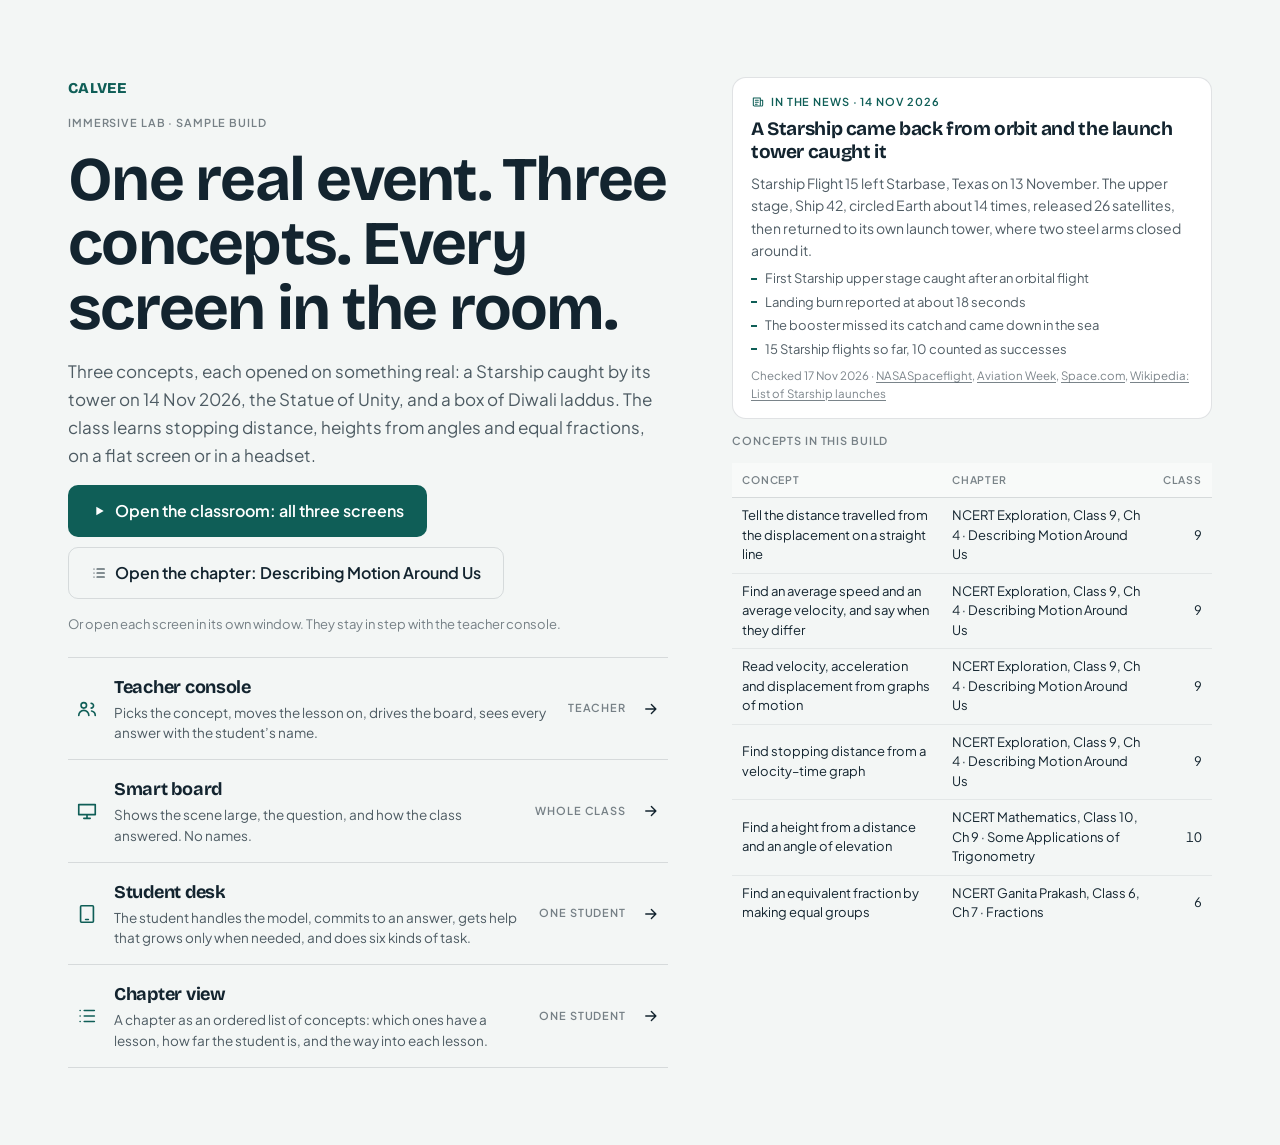
==== calvee/school/index.html @ 6c7f37ab "Add CALVEE classroom lab at /calvee/school Class 9 Science, Chapter 4: four concepts with lessons (p" ====
<!doctype html>
<html lang="en">
  <head>
    <meta charset="utf-8" />
    <meta name="viewport" content="width=device-width, initial-scale=1, viewport-fit=cover" />
    <link rel="icon" href="data:image/svg+xml,%3Csvg xmlns='http://www.w3.org/2000/svg' viewBox='0 0 32 32'%3E%3Crect width='32' height='32' rx='8' fill='%230f5e57'/%3E%3Cpath d='M9 21l7-11 7 11' fill='none' stroke='%23fff' stroke-width='3' stroke-linecap='round' stroke-linejoin='round'/%3E%3C/svg%3E" />
    <title>CALVEE Immersive Lab</title>
    <script type="module" crossorigin>var e=Object.defineProperty,t=(t,n)=>{let r={};for(var i in t)e(r,i,{get:t[i],enumerable:!0});return n||e(r,Symbol.toStringTag,{value:`Module`}),r};(function(){let e=document.createElement(`link`).relList;if(e&&e.supports&&e.supports(`modulepreload`))return;for(let e of document.querySelectorAll(`link[rel="modulepreload"]`))n(e);new MutationObserver(e=>{for(let t of e)if(t.type===`childList`)for(let e of t.addedNodes)e.tagName===`LINK`&&e.rel===`modulepreload`&&n(e)}).observe(document,{childList:!0,subtree:!0});function t(e){let t={};return e.integrity&&(t.integrity=e.integrity),e.referrerPolicy&&(t.referrerPolicy=e.referrerPolicy),t.credentials=e.crossOrigin===`use-credentials`?`include`:e.crossOrigin===`anonymous`?`omit`:`same-origin`,t}function n(e){if(e.ep)return;e.ep=!0;let n=t(e);fetch(e.href,n)}})();function n(e){return e.setting??`default`}var r=class extends Error{conceptId;constructor(e,t){super(`concept "${e}": ${t}`),this.conceptId=e,this.name=`ConceptContractError`}};function i(e,t){let r=[],{content:i,variants:a}=t;i.id!==e&&r.push(`content.id is "${i.id}" but it is registered as "${e}"`);let o=i.options.filter(e=>e.correct).map(e=>e.id);o.length!==1&&r.push(`the question needs exactly one correct option, found ${o.length}`);let s=i.options.map(e=>e.id).join(`,`),c=new Set;for(let e of a){let t=n(e);c.has(t)&&r.push(`two scene variants share the key "${t}"`),c.add(t);for(let n of e.controls){(n.min>n.max||n.step<=0)&&r.push(`variant "${t}": control "${n.label}" has a bad range`);for(let e of[n.initial,n.answer])(e<n.min||e>n.max)&&r.push(`variant "${t}": control "${n.label}" has the value ${e} outside its range`)}e.lesson&&(e.lesson.options.map(e=>e.id).join(`,`)!==s&&r.push(`variant "${t}": its options must have the ids ${s}, in that order`),e.lesson.options.filter(e=>e.correct).map(e=>e.id).join(`,`)!==o.join(`,`)&&r.push(`variant "${t}": the correct option must be "${o.join(`,`)}", as in the concept's own question`))}a.length>1&&c.has(`default`)&&r.push(`a concept with several scene variants must give each one a setting`),i.adaptive&&i.adaptive.plain.says.length!==i.method.formulas.length&&r.push(`adaptive.plain.says needs one line for each formula of the method`);let l=t.templates.map(e=>e.id);return new Set(l).size!==l.length&&r.push(`two problem templates share an id`),r}var a={entrySpeed:80,burnSeconds:18,coastSeconds:2.5,tolerance:20},o=a.entrySpeed/a.burnSeconds;function s(e,t){if(t<=0)throw RangeError(`deceleration must be positive, got ${t}`);return e*e/(2*t)}function c(e,t){if(t<=0)throw RangeError(`deceleration must be positive, got ${t}`);return e/t}function l(e,t,n){if(n<0)throw RangeError(`time cannot be negative, got ${n}`);return .5*(e+t)*n}function u(e,t=a.entrySpeed,n=o){if(e<=0)throw RangeError(`burn start height must be positive, got ${e}`);let r=s(t,n),i=a.coastSeconds,c=e-r,l,u,d=0,f=0;return c<-a.tolerance?(l=`fast`,f=Math.sqrt(t*t-2*n*e),u=(t-f)/n):(l=c>a.tolerance?`high`:`catch`,u=t/n,d=l===`high`?c:0),{burnStart:e,outcome:l,duration:i+u,burnTime:u,stopHeight:d,speedAtArms:f,sample:r=>{if(r<=i)return{height:e+t*(i-r),speed:t,burning:!1,burnProgress:0};let a=Math.min(r-i,u),o=e-(t*a-.5*n*a*a);return{height:l===`catch`?Math.max(0,o-a/u*c):Math.max(0,o),speed:Math.max(0,t-n*a),burning:a<u,burnProgress:a/u}}}}var d={distance:500,statueHeight:182};function f(e){return e*Math.PI/180}function p(e,t){if(t<=0||t>=90)throw RangeError(`angle must be between 0° and 90°, got ${t}`);return e*Math.tan(f(t))}function m(e,t){let n=p(e,t),r=f(t);return{sin:Math.sin(r),cos:Math.cos(r),tan:Math.tan(r),height:n,sightLine:e/Math.cos(r)}}var h={whole:15,part:10};function g(e,t){let n=Math.abs(Math.trunc(e)),r=Math.abs(Math.trunc(t));for(;r!==0;)[n,r]=[r,n%r];return n}function _(e,t=h.part,n=h.whole){if(!Number.isInteger(e)||e<1||n%e!==0)throw RangeError(`group size ${e} does not divide ${n}`);let r=t%e;return{size:e,groups:n/e,fullGroups:Math.floor(t/e),exact:r===0,leftover:r}}function v(e,t,n){let r=/^\s*(\d+)\s*\/\s*(\d+)\s*$/.exec(e);if(!r)return!1;let i=g(t,n);return Number(r[1])===t/i&&Number(r[2])===n/i}function y(e,t,n){let r=Number(e.replace(/[, ]/g,``));return e.trim()!==``&&Number.isFinite(r)&&r>=t&&r<=n}var b={hoverSeconds:2.4,gravity:9.8,minSpeed:12};function x(e,t,n=o){if(t<=0)throw RangeError(`drop must be positive, got ${t}`);if(e.outcome===`catch`)return null;if(e.outcome===`fast`){let r=e.speedAtArms,i=Math.min(r,b.minSpeed),a=(r-i)/n,o=r*a-.5*n*a*a,s=o>=t?(r-Math.sqrt(r*r-2*n*t))/n:a+(t-o)/i,c=e=>{let t=Math.min(e,a);return{fallen:r*t-.5*n*t*t+Math.max(0,e-a)*i,speed:e<=a?r-n*e:i}};return{duration:s,impactSpeed:c(s).speed,sample:e=>{let{fallen:n,speed:r}=c(Math.min(Math.max(e,0),s));return{height:-Math.min(n,t),speed:r,enginesOn:!0,falling:!1}}}}let r=e.stopHeight+t,i=Math.sqrt(2*r/b.gravity);return{duration:b.hoverSeconds+i,impactSpeed:b.gravity*i,sample:t=>{let n=Math.min(Math.max(t-b.hoverSeconds,0),i),r=t>b.hoverSeconds;return{height:e.stopHeight-.5*b.gravity*n*n,speed:b.gravity*n,enginesOn:!r,falling:r}}}}function S({speed:e,decel:t,brakeStart:n,coastSeconds:r,tolerance:i}){if(e<=0)throw RangeError(`speed must be positive, got ${e}`);if(n<0)throw RangeError(`the brake point cannot be past the mark, got ${n}`);if(r<0||i<0)throw RangeError(`coast time and tolerance cannot be negative, got ${r} and ${i}`);let a=s(e,t),o=c(e,t),u=a-n,d=Math.abs(u)<=i?`at-mark`:u>0?`past`:`short`;return{speed:e,decel:t,brakeStart:n,need:a,outcome:d,stopOffset:u,speedAtMark:d===`past`?Math.sqrt(e*e-2*t*n):0,brakeTime:o,coastSeconds:r,duration:r+o,sample:i=>{let a=Math.max(0,i);if(a<=r)return{position:-n-e*(r-a),speed:e,braking:!1,brakeSeconds:0,travelled:0};let s=Math.min(a-r,o),c=Math.max(0,e-t*s),u=l(e,c,s);return{position:u-n,speed:c,braking:s<o,brakeSeconds:s,travelled:u}}}}var C={speed:20,brakeSeconds:25,coastSeconds:2.5,tolerance:2,coaches:8,coachLength:22,platformBefore:196,platformPast:8},w=C.speed/C.brakeSeconds;function T(e){return S({speed:C.speed,decel:w,brakeStart:e,coastSeconds:C.coastSeconds,tolerance:C.tolerance})}var E={brakeStart:18,decel:4,lineSpeed:12,coastSeconds:1.6,tolerance:.5};function D(e){return S({speed:e,decel:E.decel,brakeStart:E.brakeStart,coastSeconds:E.coastSeconds,tolerance:E.tolerance})}function O(e){return e*3.6}var k={id:`motion`,subject:`Science`,grade:9,chapter:`Ch 4 · Describing Motion Around Us`,book:`NCERT Exploration, Class 9`,skill:`Find stopping distance from a velocity–time graph`,title:`When must the engines start?`,news:{kicker:`In the news`,headline:`A Starship came back from orbit and the launch tower caught it`,happenedOn:`14 Nov 2026`,summary:`Starship Flight 15 left Starbase, Texas on 13 November. The upper stage, Ship 42, circled Earth about 14 times, released 26 satellites, then returned to its own launch tower, where two steel arms closed around it.`,facts:[`First Starship upper stage caught after an orbital flight`,`Landing burn reported at about 18 seconds`,`The booster missed its catch and came down in the sea`,`15 Starship flights so far, 10 counted as successes`],sources:[{label:`NASASpaceflight`,url:`https://www.nasaspaceflight.com/2026/11/starship-flight-15-spacex-history/`},{label:`Aviation Week`,url:`https://aviationweek.com/space/operations-safety/starship-flight-15-ends-first-ship-tower-catch`},{label:`Space.com`,url:`https://www.space.com/news/live/spacex-starship-flight-15-live-updates-nov-14-2026-starship-first-double-landing-attempt`},{label:`Wikipedia: List of Starship launches`,url:`https://en.wikipedia.org/wiki/List_of_Starship_launches`}],checkedOn:`17 Nov 2026`},why:{situation:`On 14 November a Starship fell out of the sky towards its launch tower. Its engines fired for about 18 seconds and it stopped exactly at the arms.`,question:`Start the engines too late and the ship is still moving at the arms. Too early and it stops in mid-air. How is the right height found?`,youWill:`You will find the stopping distance of anything that slows down steadily: a rocket, a train, your cycle.`},question:`The ship falls at 80 m/s. Its engines slow it steadily to 0 in 18 s. How far does it travel during the burn?`,options:[{id:`a`,label:`1,440 m`,correct:!1,thinking:`Multiplied 80 m/s by 18 s. Treats the speed as constant for the whole burn.`,feedback:`The ship only moves at 80 m/s at the first instant. Look at the graph: the speed line slopes down to 0.`,sampleShare:.34},{id:`b`,label:`720 m`,correct:!0,thinking:`Used the average speed (40 m/s), or the area of the triangle under the graph.`,feedback:`Average speed is 40 m/s for 18 s. That is the area under the speed graph.`,sampleShare:.42},{id:`c`,label:`360 m`,correct:!1,thinking:`Halved twice. Knows a half is involved but applied it to both speed and time.`,feedback:`One half is correct: the average speed is half of 80. The time stays 18 s.`,sampleShare:.14},{id:`d`,label:`80 m`,correct:!1,thinking:`Read the speed as a distance. Has not separated m/s from m.`,feedback:`80 is how many metres the ship covers each second at the start. The burn lasts 18 seconds.`,sampleShare:.1}],hint:`The speed falls evenly from 80 m/s to 0. What is the speed halfway through the burn?`,method:{lawName:`Equations of motion`,law:`When the speed of an object changes by the same amount every second, the distance it covers is its average speed multiplied by the time. On a speed–time graph, that distance is the area under the line.`,holdsWhen:`Use it only when the acceleration is steady: the speed–time line is straight.`,symbols:`u = speed at the start · v = speed at the end · t = time · a = acceleration · s = distance`,formulas:[{expr:`a = (v − u) ÷ t`,says:`How much the speed changes each second.`},{expr:`s = ½ (u + v) × t`,says:`Distance = average speed × time.`},{expr:`v² = u² + 2as`,says:`Links speed and distance when the time is not given.`}],approach:[`Write down what the question gives: u, v, and t or a. Keep the units.`,`Check that the speed changes steadily. If it does, the equations of motion apply.`,`Write down what is asked. Pick the equation that has it and the things you know.`,`Put the numbers in and work it out with units.`,`Check the size of the answer. A body that slows down covers less than u × t.`]},worked:[`Given: u = 80 m/s, v = 0, t = 18 s, slowing steadily. Asked: the distance s.`,`Average speed = ½ (u + v) = ½ (80 + 0) = 40 m/s.`,`s = average speed × time = 40 × 18 = 720 m.`,`On the graph this is the triangle under the line: ½ × 18 × 80 = 720.`,`Check: 720 m is less than u × t = 1,440 m, as it must be. The engines must start 720 m above the arms.`],tasks:{analytical:{format:`choice`,prompt:`Ravi finds how far his cycle travels while he brakes from 10 m/s to 0 in 4 s. Which line has the first mistake?`,lines:[`Speed at start = 10 m/s. Speed at end = 0.`,`Average speed = (10 + 0) ÷ 2 = 5 m/s.`,`Distance = speed at start × time = 10 × 4.`,`Distance = 40 m.`],options:[{id:`l1`,label:`Line 1`,correct:!1,feedback:`Line 1 only reads the numbers from the question, and it reads them correctly.`},{id:`l2`,label:`Line 2`,correct:!1,feedback:`The average of 10 and 0 is 5. This line is correct. See if the next line uses it.`},{id:`l3`,label:`Line 3`,correct:!0,feedback:`Ravi found the average speed and then did not use it.`},{id:`l4`,label:`Line 4`,correct:!1,feedback:`Line 4 only works out the line above it. The mistake came earlier.`}],explain:`The cycle slows down the whole time, so the distance is average speed × time = 5 × 4 = 20 m.`},visionary:{format:`choice`,prompt:`Change one thing. The engines start at 1,000 m above the arms, and the speed and the braking stay the same. What happens?`,options:[{id:`a`,label:`The ship stops 280 m above the arms`,correct:!0,feedback:`The burn uses 720 m. Starting at 1,000 m leaves 280 m.`},{id:`b`,label:`The ship reaches the arms faster`,correct:!1,feedback:`The engines have more room, so the ship slows for longer before the arms.`},{id:`c`,label:`The ship still stops exactly at the arms`,correct:!1,feedback:`The stopping distance is fixed by the speed and the braking: 720 m. Where is the ship after 720 m?`},{id:`d`,label:`The burn lasts longer than 18 s`,correct:!1,feedback:`The burn time depends on the speed and the braking. Neither one changed.`}],explain:`Stopping distance depends only on speed and braking. Start higher and the ship stops in the air: 1,000 − 720 = 280 m.`,demo:{param:1e3,run:!0,label:`Test it on the model`}},practical:{format:`input`,context:`A train enters a station at 40 m/s. Its brakes take away 1 m/s every second.`,prompt:`How far before the platform end must the driver start braking?`,unit:`m`,placeholder:`metres`,check:e=>y(e,800,800),hint:`First find how many seconds the train needs to stop. Then find its average speed in that time.`,answerText:`Time to stop = 40 s. Average speed = 20 m/s. Distance = 20 × 40 = 800 m.`},critical:{format:`choice`,prompt:`A chatbot answers: “The ship falls at 80 m/s for 18 s, so it travels 80 × 18 = 1,440 m during the burn.” Judge this answer.`,options:[{id:`a`,label:`Wrong. The speed falls during the burn, so the average speed must be used`,correct:!0,feedback:`The speed is 80 m/s only at the first instant.`},{id:`b`,label:`Right. Distance is always speed × time`,correct:!1,feedback:`Speed × time works when the speed stays the same. Does it stay at 80 m/s?`},{id:`c`,label:`Wrong. The time should be 9 s`,correct:!1,feedback:`The burn time is given as 18 s. Check what the chatbot did with the speed.`},{id:`d`,label:`Wrong. The units do not match`,correct:!1,feedback:`m/s × s gives m, so the units are fine. Check the speed.`}],explain:`The answer sounds sure and uses a real formula, but in the wrong case. Average speed is 40 m/s, so the distance is 720 m.`},connective:{format:`choice`,prompt:`The distance is the area under the speed–time line. That shape is a triangle with base 18 and height 80. Which formula from your maths class gives 720?`,options:[{id:`a`,label:`½ × base × height`,correct:!0,feedback:`½ × 18 × 80 = 720.`},{id:`b`,label:`base × height`,correct:!1,feedback:`That is the area of the whole rectangle: 1,440. The speed line cuts it in two.`},{id:`c`,label:`2 × (base + height)`,correct:!1,feedback:`That measures the distance around a rectangle. You need the space inside a triangle.`},{id:`d`,label:`base ÷ height`,correct:!1,feedback:`An area comes from multiplying two lengths.`}],explain:`The area of a triangle from maths and the stopping distance from science are the same calculation.`},communicative:{format:`explain`,prompt:`Your friend missed this lesson. Explain to them how to find the distance a vehicle needs to stop.`,rubric:[`It says the speed falls steadily to zero`,`It uses the average speed, or the area under the graph`,`It multiplies by the time taken to stop`]}},sampleExplanations:[{text:`The speed goes down evenly until it is zero. So the average speed is half of the starting speed. Multiply that by the time it takes to stop.`,points:3},{text:`You multiply the speed and the time and then you halve it.`,points:2},{text:`Distance is speed times time, so use the starting speed and the time it takes to stop.`,points:1}],nowYouCan:`Now you can say how much room any steadily slowing object needs to stop, from a graph or from two numbers.`,adaptive:{hooks:{space:{full:`A rocket that lands on its engines has one chance to brake. The burn must start at the right height.`,plain:`A landing rocket has one chance to brake. The burn must start at the right height.`},trains:{full:`A train driver starts to brake long before the platform, because a heavy train needs a long distance to stop.`,plain:`A train needs a long distance to stop. The driver brakes well before the platform.`},cycling:{full:`When you brake your cycle before a turn, you judge the same thing: how much road you need to stop.`,plain:`You brake your cycle before a turn. You judge how much road you need to stop.`},cricket:{full:`A ball hit along the ground slows down on the grass. A fielder judges where it will stop before running to it.`,plain:`A ball slows down on the grass. A fielder judges where it will stop.`},road:{full:`A driver who sees a red signal needs enough road to stop. The faster the bus, the longer that road is.`,plain:`A driver sees a red signal. The bus needs enough road to stop.`}},plain:{why:{situation:`On 14 November a Starship fell towards its launch tower. Its engines fired for about 18 seconds. It stopped exactly at the arms.`,question:`If the engines start too late, the ship is still moving at the arms. If they start too early, it stops in mid-air. How is the right height found?`,youWill:`You will find the stopping distance of anything that slows down steadily.`},hint:`The speed falls evenly from 80 m/s to 0. What is the speed at the halfway point?`,law:`The speed changes by the same amount every second. Then distance = average speed × time. On a speed–time graph, the distance is the area under the line.`,holdsWhen:`Use it only when the speed–time line is straight.`,says:[`The change in speed each second.`,`Distance = average speed × time.`,`Use it when the time is not given.`],approach:[`Write what you know: u, v, and t or a.`,`Check that the speed changes steadily.`,`Write what is asked. Pick the equation that has it.`,`Put the numbers in. Keep the units.`,`Check the size. A slowing body covers less than u × t.`]}}},A=e=>`${e.toLocaleString(`en-IN`)} m`;function j(e,t,n,r){let i=l(e,0,t),[a,o,s,c]=k.options;if(!a||!o||!s||!c)throw Error(`the motion question needs four options`);return[{...a,label:A(e*t),thinking:`Multiplied ${e} m/s by ${t} s. Treats the speed as constant for the whole of the ${r}.`,feedback:`The ${n} moves at ${e} m/s only at the first instant. Look at the graph: the speed line slopes down to 0.`},{...o,label:A(i),thinking:`Used the average speed (${e/2} m/s), or the area of the triangle under the graph.`,feedback:`Average speed is ${e/2} m/s for ${t} s. That is the area under the speed graph.`},{...s,label:A(i/2),feedback:`One half is correct: the average speed is half of ${e}. The time stays ${t} s.`},{...c,label:A(e),feedback:`${e} is how many metres the ${n} covers each second at the start. The ${r} lasts ${t} seconds.`}]}var M=l(C.speed,0,C.brakeSeconds),N=c(E.lineSpeed,E.decel),ee=l(E.lineSpeed,0,N),te=E.lineSpeed*2,ne=c(te,E.decel),re=l(te,0,ne),ie=[{setting:`space`,label:`Starship landing`,controls:[{label:`Engines start at`,min:200,max:1400,step:20,initial:400,unit:`m`,answer:720,runLabel:`Run the landing`}],modelNote:`Classroom model: 80 m/s at engine start (assumed, the real speed is not published) and a steady 18 s burn (reported timeline).`,exploreTask:`Set the height where the engines start. Run the landing and watch the speed graph.`,stage:{loopSeconds:29,opening:{param:`answer`,run:!0},xrStepFactor:2,telemetry:`speed-graph`}},{setting:`trains`,label:`Train at a platform`,controls:[{label:`Brakes go on at`,min:100,max:400,step:10,initial:150,unit:`m`,answer:M,runLabel:`Run the train`}],modelNote:`Classroom model: a metro train at ${C.speed} m/s (${(e=>`${Math.round(O(e))} km/h`)(C.speed)}) whose brakes take away ${w} m/s every second. Both figures are chosen for the lesson. They are not measured from a real train.`,exploreTask:`Set how far before the stop mark the brakes go on. Run the train and watch where its front stops and how the speed graph fills.`,stage:{loopSeconds:38,opening:{param:`answer`,run:!0},xrStepFactor:2,telemetry:`speed-graph`},lesson:{title:`When must the driver brake?`,news:null,why:{situation:`A metro train comes towards Vigyan Nagar station at ${C.speed} m/s. Its front must stop at the stop mark, at the far end of the platform.`,question:`Brake too late and the train runs past the platform. Brake too early and it stops short of the mark. How does the driver find the right place to brake?`,youWill:`You will find the stopping distance of anything that slows down steadily: a train, a car, your cycle.`},question:`A metro train moves at ${C.speed} m/s. Its brakes slow it steadily to 0 in ${C.brakeSeconds} s. How far does it travel while it brakes?`,options:j(C.speed,C.brakeSeconds,`train`,`braking`),hint:`The speed falls evenly from ${C.speed} m/s to 0. What is the speed halfway through the braking?`,worked:[`Given: u = ${C.speed} m/s, v = 0, t = ${C.brakeSeconds} s, slowing steadily. Asked: the distance s.`,`Average speed = ½ (u + v) = ½ (${C.speed} + 0) = ${C.speed/2} m/s.`,`s = average speed × time = ${C.speed/2} × ${C.brakeSeconds} = ${A(M)}.`,`On the graph this is the triangle under the line: ½ × ${C.brakeSeconds} × ${C.speed} = ${M}.`,`Check: ${A(M)} is less than u × t = ${A(C.speed*C.brakeSeconds)}, as it must be. The brakes must go on ${A(M)} before the stop mark.`]}},{setting:`road`,label:`Car at a school crossing`,controls:[{label:`Speed of the car`,min:6,max:te,step:2,initial:te,unit:`m/s`,answer:E.lineSpeed,runLabel:`Run the car`}],modelNote:`Classroom model: the brakes take away ${E.decel} m/s every second (assumed: firm braking on a dry road), and they go on at the school sign, ${A(E.brakeStart)} before the stop line. The time a driver needs to react is left out, so a real car needs more road than this.`,exploreTask:`Set the speed of the car. Run it and watch where it stops. Then double the speed and compare the two distances.`,stage:{loopSeconds:17,opening:{param:`answer`,run:!0},xrStepFactor:1,telemetry:`speed-graph`},lesson:{title:`How much road does a car need to stop?`,news:null,why:{situation:`A car comes towards the zebra crossing outside a school. The driver brakes at the school sign, a short way before the stop line.`,question:`At one speed the car stops at the line. At double that speed, with the same brakes, it is still moving when it reaches the crossing. How much road does each speed need?`,youWill:`You will find the stopping distance of anything that slows down steadily: a car, a train, your cycle.`},question:`A car moves at ${E.lineSpeed} m/s. The driver brakes and the car slows steadily to 0 in ${N} s. How far does it travel while it brakes?`,options:j(E.lineSpeed,N,`car`,`braking`),hint:`The speed falls evenly from ${E.lineSpeed} m/s to 0. What is the speed halfway through the braking?`,worked:[`Given: u = ${E.lineSpeed} m/s, v = 0, t = ${N} s, slowing steadily. Asked: the distance s.`,`Average speed = ½ (u + v) = ½ (${E.lineSpeed} + 0) = ${E.lineSpeed/2} m/s.`,`s = average speed × time = ${E.lineSpeed/2} × ${N} = ${A(ee)}.`,`On the graph this is the triangle under the line: ½ × ${N} × ${E.lineSpeed} = ${ee}.`,`Double the speed: at ${te} m/s the same brakes need ${ne} s, so s = ½ (${te} + 0) × ${ne} = ${A(re)}. That is ${re/ee} times as far.`]}}];function ae(e){let t=e>>>0;return()=>{t=t+1831565813>>>0;let e=t;return e=Math.imul(e^e>>>15,e|1),e^=e+Math.imul(e^e>>>7,e|61),((e^e>>>14)>>>0)/4294967296}}var oe=[`space`,`trains`,`cycling`,`cricket`,`road`],se={space:`Space`,trains:`Trains`,cycling:`Cycling`,cricket:`Cricket`,road:`Road safety`},ce=[...oe,`default`],le=class extends Error{context;constructor(e,t){super(e),this.context=t,this.name=`GeneratorError`}};function P(e){return e.toLocaleString(`en-IN`,{maximumFractionDigits:2})}var ue=400;function de(e,t){let n=Math.floor((e.max-e.min)/e.step+1e-9)+1,r=e.min+e.step*Math.floor(t()*n);return Math.round(r*1e6)/1e6}function fe(e,t,n){let r=ae(n.seed),i=Object.keys(t.ranges);for(let n=0;n<ue;n+=1){let n=Object.fromEntries(i.map(e=>[e,de(t.ranges[e],r)]));if(!e.accept||e.accept(n))return n}throw new le(`template ${e.id} found no acceptable numbers in ${ue} draws`,{templateId:e.id,...n})}function pe(e){let t=oe.filter(t=>e.settings[t]!==void 0);if(t.length===0)throw new le(`template ${e.id} has no settings`,{templateId:e.id});return{id:e.id,kind:e.kind,settings:t,generate(t,n){let r=e.settings[n];if(!r)throw new le(`template ${e.id} has no ${n} setting`,{templateId:e.id,setting:n,seed:t});let i=fe(e,r,{setting:n,seed:t}),a=e.solve(i);if(!Number.isFinite(a))throw new le(`template ${e.id} computed an answer that is not a number`,{templateId:e.id,setting:n,seed:t});return{ref:{templateId:e.id,seed:t,setting:n},kind:e.kind,values:i,context:r.context(i),prompt:r.prompt(i),unit:e.unit,placeholder:e.placeholder,answer:a,answerLabel:e.unit?`${P(a)} ${e.unit}`:P(a),hint:e.hint(i),worked:e.worked(i,a),check:t=>{let n=t.trim();return y(e.unit&&n.endsWith(e.unit)?n.slice(0,-e.unit.length):n,a-e.tolerance,a+e.tolerance)}}}}}function me(e,t){return e[Math.floor(t()*e.length)]}function he(e,t){let n=e.filter(e=>e.kind===t.kind),r=n[0];if(!r)return null;let i=ae(t.seed^2654435769),{previous:a}=t;if(!a){let e=r.settings.includes(t.interest)?t.interest:r.settings[0];return e?r.generate(t.seed,e):null}let o=n.filter(e=>e.id!==a.templateId),s=me(o.length>0?o:n,i)??r,c=s.settings.filter(e=>e!==a.setting),l=me(c.length>0?c:s.settings,i);return l?s.generate(t.seed,l):null}function ge(e,t){let n=e.find(e=>e.id===t.templateId);return!n||!n.settings.includes(t.setting)?null:n.generate(t.seed,t.setting)}var _e={content:k,variants:ie,templates:[pe({id:`motion.stop-from-braking-rate`,kind:`practical`,unit:`m`,placeholder:`metres`,tolerance:.5,settings:{space:{ranges:{u:{min:40,max:120,step:10},a:{min:2,max:5,step:1}},context:({u:e,a:t})=>`A lander comes down towards the Moon at ${P(e)} m/s. Its engine takes away ${P(t)} m/s every second.`,prompt:()=>`How high above the ground must the engine start, so that the lander stops at the surface?`},trains:{ranges:{u:{min:20,max:50,step:10},a:{min:1,max:2,step:1}},context:({u:e,a:t})=>`A train enters a station at ${P(e)} m/s. Its brakes take away ${P(t)} m/s every second.`,prompt:()=>`How far before the platform end must the driver start braking?`},cycling:{ranges:{u:{min:4,max:12,step:2},a:{min:1,max:4,step:1}},context:({u:e,a:t})=>`You ride your cycle at ${P(e)} m/s. Your brakes take away ${P(t)} m/s every second.`,prompt:()=>`How far does the cycle travel before it stops?`},cricket:{ranges:{u:{min:6,max:20,step:2},a:{min:1,max:2,step:1}},context:({u:e,a:t})=>`A ball is hit along the ground at ${P(e)} m/s. The grass takes away ${P(t)} m/s every second.`,prompt:()=>`How far from the bat does the ball stop?`},road:{ranges:{u:{min:10,max:30,step:2},a:{min:2,max:5,step:1}},context:({u:e,a:t})=>`A bus moves at ${P(e)} m/s. The driver sees a red signal and brakes. The brakes take away ${P(t)} m/s every second.`,prompt:()=>`How far does the bus travel before it stops?`}},accept:({u:e,a:t})=>Number.isInteger(c(e,t))&&Number.isInteger(s(e,t)),solve:({u:e,a:t})=>s(e,t),hint:()=>`First find how many seconds it takes to stop. Then find the average speed in that time.`,worked:({u:e,a:t},n)=>{let r=c(e,t);return[{key:!0,text:`Given: u = ${P(e)} m/s, v = 0, and the speed falls by ${P(t)} m/s every second. Asked: the distance s.`},{key:!1,text:`Time to stop: t = u ÷ a = ${P(e)} ÷ ${P(t)} = ${P(r)} s.`},{key:!0,text:`Average speed = ½ (u + v) = ½ (${P(e)} + 0) = ${P(e/2)} m/s.`},{key:!0,text:`s = average speed × time = ${P(e/2)} × ${P(r)} = ${P(n)} m.`},{key:!1,text:`Check: ${P(n)} m is less than u × t = ${P(e*r)} m, as it must be.`}]}}),pe({id:`motion.stop-in-given-time`,kind:`practical`,unit:`m`,placeholder:`metres`,tolerance:.5,settings:{space:{ranges:{u:{min:40,max:120,step:10},t:{min:10,max:30,step:2}},context:({u:e,t})=>`A lander comes down at ${P(e)} m/s. Its engine slows it steadily to 0 in ${P(t)} s.`,prompt:()=>`How far does it travel during the burn?`},trains:{ranges:{u:{min:20,max:50,step:5},t:{min:20,max:60,step:5}},context:({u:e,t})=>`A train moving at ${P(e)} m/s brakes steadily and stops in ${P(t)} s.`,prompt:()=>`How far does it travel while braking?`},cycling:{ranges:{u:{min:4,max:12,step:1},t:{min:2,max:6,step:1}},context:({u:e,t})=>`You ride at ${P(e)} m/s, brake steadily and stop in ${P(t)} s.`,prompt:()=>`How far do you travel while braking?`},cricket:{ranges:{u:{min:6,max:20,step:2},t:{min:4,max:12,step:1}},context:({u:e,t})=>`A ball rolls off the bat at ${P(e)} m/s. It slows steadily and stops in ${P(t)} s.`,prompt:()=>`How far does it roll?`},road:{ranges:{u:{min:10,max:30,step:5},t:{min:2,max:8,step:1}},context:({u:e,t})=>`A car moving at ${P(e)} m/s brakes steadily and stops in ${P(t)} s.`,prompt:()=>`How far does it travel while braking?`}},accept:({u:e,t})=>Number.isInteger(l(e,0,t)),solve:({u:e,t})=>l(e,0,t),hint:()=>`The speed falls evenly to 0. What is the speed halfway through?`,worked:({u:e,t},n)=>[{key:!0,text:`Given: u = ${P(e)} m/s, v = 0, t = ${P(t)} s, slowing steadily. Asked: the distance s.`},{key:!0,text:`Average speed = ½ (u + v) = ½ (${P(e)} + 0) = ${P(e/2)} m/s.`},{key:!0,text:`s = average speed × time = ${P(e/2)} × ${P(t)} = ${P(n)} m.`},{key:!1,text:`Check: ${P(n)} m is less than u × t = ${P(e*t)} m, as it must be.`}]})],sampleSeeds:{responses:7101,tasks:4201}},ve={content:{id:`trig`,subject:`Mathematics`,grade:10,chapter:`Ch 9 · Some Applications of Trigonometry`,book:`NCERT Mathematics, Class 10`,skill:`Find a height from a distance and an angle of elevation`,title:`How tall is the statue?`,news:{kicker:`In the news`,headline:`The country marked Ekta Diwas at the Statue of Unity`,happenedOn:`31 Oct 2026`,summary:`On 31 October, Sardar Patel’s 151st birth anniversary, the Rashtriya Ekta Diwas events were held at the Statue of Unity in Ekta Nagar, Gujarat. The statue is the tallest in the world.`,facts:[`The statue is 182 m tall`,`It was opened on 31 October 2018`,`Bharat Parv 2026 at Ekta Nagar runs until 15 November`],sources:[{label:`News On Air`,url:`https://newsonair.gov.in/pm-modi-pays-floral-tribute-to-sardar-patel-on-his-151st-birth-anniversary-at-statue-of-unity/`},{label:`Incredible India`,url:`https://www.incredibleindia.gov.in/en/festivals-and-events/gujarat/rashtriya-ekta-divas`}],checkedOn:`18 Nov 2026`},why:{situation:`Lakhs of people stood before the Statue of Unity this month. Nobody can hold a tape measure to its head. A visitor on the ground has two things: how far she stands from its feet, and how far she tilts her head.`,question:`Is one distance and one angle enough to know the height of the statue?`,youWill:`You will measure the height of anything you cannot climb: a statue, a temple tower, a kite.`},question:`A visitor stands 500 m from the foot of the statue. She sees the top of its head 20° above the ground. How tall is the statue? (tan 20° = 0.364)`,options:[{id:`a`,label:`182 m`,correct:!0,thinking:`Used tan θ = height ÷ distance.`,feedback:`Height is opposite the angle and the 500 m is next to it. Opposite ÷ adjacent is tan.`,sampleShare:.38},{id:`b`,label:`171 m`,correct:!1,thinking:`Used sin. Treats the 500 m as the sight line (hypotenuse).`,feedback:`The 500 m is measured along the ground. Which side of the triangle lies on the ground?`,sampleShare:.3},{id:`c`,label:`470 m`,correct:!1,thinking:`Used cos. Picked a ratio that does not contain the height.`,feedback:`Cos links the ground distance and the sight line. The height is the side opposite the angle.`,sampleShare:.14},{id:`d`,label:`1,374 m`,correct:!1,thinking:`Divided by tan. Has the right ratio upside down.`,feedback:`At 20° she is looking only a little above the ground. Can the statue be taller than she is far?`,sampleShare:.18}],hint:`Name the two sides you are working with: the one opposite the 20° angle and the one next to it.`,method:{lawName:`Trigonometric ratios`,law:`In a right-angled triangle, the ratio of any two sides depends only on the angle. Make the triangle bigger or smaller and, for the same angle, the ratio stays the same.`,holdsWhen:`Use it only in a triangle that has a 90° angle.`,symbols:`θ = the angle you know · opposite = the side facing θ · adjacent = the side next to θ · hypotenuse = the side facing the 90° angle`,formulas:[{expr:`sin θ = opposite ÷ hypotenuse`,says:`Use it when the slanted side is known or asked.`},{expr:`cos θ = adjacent ÷ hypotenuse`,says:`Use it for the side next to the angle and the slanted side.`},{expr:`tan θ = opposite ÷ adjacent`,says:`Use it for a height and a ground distance.`}],approach:[`Draw the triangle. Mark the 90° angle and the angle you know.`,`Name the three sides as seen from that angle: opposite, adjacent, hypotenuse.`,`Mark the side you know and the side that is asked.`,`Pick the ratio that has those two sides.`,`Put the numbers in and solve for the side that is asked.`,`Check the size of the answer. Below 45° the height is less than the ground distance.`]},worked:[`Given: θ = 20°, ground distance = 500 m. Asked: the height.`,`The ground distance is adjacent to the angle. The height is opposite it.`,`The ratio with opposite and adjacent is tan: tan 20° = height ÷ 500.`,`height = 500 × tan 20° = 500 × 0.364 = 182 m.`,`Check: 20° is below 45°, and 182 m is less than 500 m.`],tasks:{analytical:{format:`choice`,prompt:`Asha stands 30 m from a flagpole. The top is 45° above the ground. Which line of her working has the first mistake?`,lines:[`The 30 m is adjacent to the angle. The height is opposite.`,`sin 45° = opposite ÷ adjacent.`,`height = 30 × sin 45° = 30 × 0.707.`,`height = 21.2 m.`],options:[{id:`l1`,label:`Line 1`,correct:!1,feedback:`She names the two sides correctly. See which ratio she picks for them.`},{id:`l2`,label:`Line 2`,correct:!0,feedback:`Opposite ÷ adjacent is tan. Sin uses the sight line.`},{id:`l3`,label:`Line 3`,correct:!1,feedback:`Line 3 follows from the ratio she chose. The mistake is in that choice.`},{id:`l4`,label:`Line 4`,correct:!1,feedback:`The multiplication is right. The mistake came earlier.`}],explain:`tan 45° = height ÷ 30, and tan 45° = 1, so the flagpole is 30 m tall.`},visionary:{format:`choice`,prompt:`Change one thing. A kite flies above the statue. The visitor stays 500 m away and now looks up at 40°, not 20°. Is the kite twice as high as the statue?`,options:[{id:`a`,label:`No. It is more than double`,correct:!0,feedback:`The height goes from 182 m to about 420 m.`},{id:`b`,label:`Yes. Double the angle gives double the height`,correct:!1,feedback:`Compare tan 20° = 0.364 with tan 40° = 0.839. Is the second one double the first?`},{id:`c`,label:`No. It is less than double`,correct:!1,feedback:`Tilt the sight line on the model. Watch how fast the height grows as the angle rises.`},{id:`d`,label:`The height stays the same`,correct:!1,feedback:`A steeper sight line from the same spot points at a higher place.`}],explain:`Height follows tan θ, and tan grows faster than the angle. 500 × tan 40° = 420 m.`,demo:{param:40,run:!0,label:`Test it on the model`}},practical:{format:`input`,context:`You stand 42 m from the foot of the Qutub Minar. The top is 60° above the ground.`,prompt:`How tall is the tower? (tan 60° = 1.732)`,unit:`m`,placeholder:`metres`,check:e=>y(e,72,73.5),hint:`The 42 m is next to the angle. The height is opposite it. Which ratio has those two sides?`,answerText:`height = 42 × tan 60° = 42 × 1.732 = 72.7 m. The Qutub Minar is 72.5 m tall.`},critical:{format:`choice`,prompt:`A chatbot answers: “The visitor is 500 m away and looks up at 20°, so the height is 500 × sin 20° = 171 m.” Judge this answer.`,options:[{id:`a`,label:`Wrong. The 500 m lies on the ground, so the ratio must be tan`,correct:!0,feedback:`Sin would need the length of the sight line.`},{id:`b`,label:`Right. Sin gives the height`,correct:!1,feedback:`Sin links the height to the sight line. Which side is the 500 m?`},{id:`c`,label:`Wrong. It should be 500 ÷ sin 20°`,correct:!1,feedback:`That gives 1,462 m. No statue is that tall.`},{id:`d`,label:`Wrong. The angle should be 70°`,correct:!1,feedback:`The angle of elevation is measured up from the ground: 20°.`}],explain:`The chatbot picked a real ratio for the wrong side. The ground distance is adjacent, so height = 500 × tan 20° = 182 m.`},connective:{format:`choice`,prompt:`Keep the angle at 20° and move the visitor back to 1,000 m. How high is the point she looks at, and which idea from the Triangles chapter explains it?`,options:[{id:`a`,label:`364 m. The two triangles are similar, so the sides keep the same ratio`,correct:!0,feedback:`Double the base, double the height.`},{id:`b`,label:`182 m. The angle is the same, so the height is the same`,correct:!1,feedback:`The same angle gives the same shape. Does it give the same size?`},{id:`c`,label:`728 m. Double the distance gives four times the height`,correct:!1,feedback:`Four times belongs to areas. Sides of similar triangles grow in step.`},{id:`d`,label:`It cannot be found without a new value of tan`,correct:!1,feedback:`The angle did not change, so tan 20° is still 0.364.`}],explain:`A trigonometric ratio is the fixed ratio of sides in all similar right triangles. That is why one table of values works for every size.`},communicative:{format:`explain`,prompt:`Explain to a classmate how to choose between sin, cos and tan in a height problem.`,rubric:[`It names the side that is known and the side that is wanted`,`It says which sides are opposite, adjacent or the sight line`,`It picks the ratio that has exactly those two sides`]}},sampleExplanations:[{text:`Mark the side you know and the side you want. See if each one is opposite the angle, next to it, or the slanting sight line. Then use the ratio that has those two sides.`,points:3},{text:`Find the opposite and the adjacent side. If you have those two then it is tan.`,points:2},{text:`For height you always use sin, because sin is the one for height.`,points:0}],nowYouCan:`Now you can find a height you cannot reach, using one distance on the ground and one angle.`,adaptive:null},variants:[{setting:null,label:`Statue of Unity`,controls:[{label:`Angle of elevation`,min:5,max:45,step:1,initial:12,unit:`°`,answer:20,runLabel:null}],modelNote:`The statue is 182 m tall (official figure). Classroom set-up: the visitor stands 500 m away on level ground. The statue is a simple model, and its base is left out.`,exploreTask:`Tilt the sight line up the statue. Watch which side of the triangle grows and which ratio follows it.`,stage:{loopSeconds:13,opening:{param:`initial`,run:!0},xrStepFactor:5,telemetry:null}}],templates:[],sampleSeeds:{responses:9102,tasks:5202}},ye={content:{id:`fractions`,subject:`Mathematics`,grade:6,chapter:`Ch 7 · Fractions`,book:`NCERT Ganita Prakash, Class 6`,skill:`Find an equivalent fraction by making equal groups`,title:`Is 10 out of 15 the same as 2 out of 3?`,news:null,why:{situation:`A box of 15 laddus came home for Diwali. A week later 10 are left. Your sister looks in and says, "Two thirds of the box is still there."`,question:`Your sister used smaller numbers. Is it still the same share?`,youWill:`You will write any share in smaller numbers without changing it: match scores, marks, a pizza.`},question:`Which fraction is equal to 10⁄15?`,options:[{id:`a`,label:`2⁄3`,correct:!0,thinking:`Made groups of 5, or divided top and bottom by 5.`,feedback:`Groups of 5: three groups, two of them full.`,sampleShare:.46},{id:`b`,label:`5⁄10`,correct:!1,thinking:`Subtracted 5 from top and bottom. Treats a fraction as two separate numbers.`,feedback:`Taking 5 places away changes the share. Look: 5⁄10 is half full, and the box is more than half full.`,sampleShare:.3},{id:`c`,label:`1⁄3`,correct:!1,thinking:`Counted the 5 failures. Reduced correctly but for the wrong part.`,feedback:`1⁄3 is the empty group. The question asks about the 10 laddus that are left.`,sampleShare:.14},{id:`d`,label:`3⁄2`,correct:!1,thinking:`Reduced correctly, then wrote it upside down.`,feedback:`3⁄2 is more than one whole. Can more laddus be left than the box holds?`,sampleShare:.1}],hint:`Find a group size that fits into 10 and into 15 with nothing left over.`,method:{lawName:`Equivalent fractions`,law:`Multiply or divide the top and the bottom of a fraction by the same number, and the fraction keeps its value. Only the size of the pieces changes.`,holdsWhen:`The number must be the same for the top and the bottom, and it cannot be 0.`,symbols:`a = the part (top) · b = the whole (bottom) · n = a number that divides both a and b`,formulas:[{expr:`a⁄b = (a ÷ n)⁄(b ÷ n)`,says:`Divide top and bottom by the same number to get smaller numbers.`},{expr:`a⁄b = (a × n)⁄(b × n)`,says:`Multiply top and bottom by the same number to get bigger numbers.`},{expr:`a⁄b = c⁄d when a × d = b × c`,says:`A check that two fractions are equal.`}],approach:[`Read the fraction: the part is on top, the whole is below.`,`Find a number that divides the top and the bottom with nothing left over.`,`Divide the top and the bottom by that number.`,`Repeat until only 1 divides both. The fraction is then in its lowest terms.`,`Check by multiplying across: the two products must be equal.`]},worked:[`Given: 10 laddus left out of 15, the fraction 10⁄15.`,`5 divides 10 and 5 divides 15, with nothing left over.`,`10 ÷ 5 = 2 and 15 ÷ 5 = 3, so 10⁄15 = 2⁄3.`,`In the model: 15 places make 3 rows of 5, and the 10 laddus fill 2 of those rows.`,`Only 1 divides both 2 and 3, so 2⁄3 is in its lowest terms.`,`Check: 10 × 3 = 30 and 15 × 2 = 30. The share did not change.`],tasks:{analytical:{format:`choice`,prompt:`Kiran writes 6⁄8 in smaller numbers. Which line has the first mistake?`,lines:[`6 and 8 can both be split into groups of 2.`,`6 ÷ 2 = 3.`,`8 − 2 = 6.`,`So 6⁄8 = 3⁄6.`],options:[{id:`l1`,label:`Line 1`,correct:!1,feedback:`2 fits into 6 and into 8. This line is correct.`},{id:`l2`,label:`Line 2`,correct:!1,feedback:`6 split into groups of 2 makes 3 groups. Check that the bottom number is treated the same way.`},{id:`l3`,label:`Line 3`,correct:!0,feedback:`The top was divided by 2. The bottom must be divided by 2 as well.`},{id:`l4`,label:`Line 4`,correct:!1,feedback:`Line 4 only joins the two lines above it. One of those is wrong.`}],explain:`Do the same to the top and the bottom: 6 ÷ 2 = 3 and 8 ÷ 2 = 4, so 6⁄8 = 3⁄4.`},visionary:{format:`choice`,prompt:`Change one thing. Put the 15 places into groups of 3. What happens?`,options:[{id:`a`,label:`One group has full and empty places mixed`,correct:!0,feedback:`9 laddus fill three groups. The tenth laddu shares a group with two empty places.`},{id:`b`,label:`Three of the five groups are full, so 10⁄15 = 3⁄5`,correct:!1,feedback:`Three full groups hold 9 laddus. Where does the tenth one go?`},{id:`c`,label:`Every group is all full or all empty`,correct:!1,feedback:`That needs the group size to fit into 10. Does 3 fit into 10?`},{id:`d`,label:`The places cannot be put into groups of 3`,correct:!1,feedback:`15 places make five groups of 3. Look at what is inside each group.`}],explain:`A group size works only when it fits into both numbers. 3 fits into 15 but not into 10.`,demo:{param:3,run:!1,label:`Test it on the model`}},practical:{format:`input`,context:`For the class picnic 16 rotis were packed. 12 were eaten.`,prompt:`Write the share that was eaten in the smallest numbers you can.`,unit:``,placeholder:`for example 1/2`,check:e=>v(e,12,16),hint:`Find the biggest group size that fits into 12 and into 16.`,answerText:`12 and 16 both split into groups of 4. 12⁄16 = 3⁄4.`},critical:{format:`choice`,prompt:`A cousin says: “Only 10 of the 15 laddus are left. That is less than half the box.” Judge this claim.`,options:[{id:`a`,label:`Wrong. 10⁄15 = 2⁄3, and 2⁄3 is more than half`,correct:!0,feedback:`Half of 15 is 7½. Ten is more than that.`},{id:`b`,label:`Right. 10 is less than 15`,correct:!1,feedback:`10 is less than 15 in every fraction smaller than one. Compare 10 with half of 15.`},{id:`c`,label:`Right. 15 laddus is a small number`,correct:!1,feedback:`The claim is about the share. Work out the share first.`},{id:`d`,label:`Wrong. 10⁄15 is exactly half`,correct:!1,feedback:`Half of 15 is 7½.`}],explain:`Smaller numbers make a claim easy to check. 10⁄15 = 2⁄3: two laddus in every three.`},connective:{format:`choice`,prompt:`A school period lasts 60 minutes. 10⁄15 of it is practice time. How many minutes is that?`,options:[{id:`a`,label:`40 minutes`,correct:!0,feedback:`One third of 60 is 20, so two thirds is 40.`},{id:`b`,label:`10 minutes`,correct:!1,feedback:`10 is the top number of the fraction. The question asks for a share of 60 minutes.`},{id:`c`,label:`15 minutes`,correct:!1,feedback:`15 is the bottom number of the fraction. First write 10⁄15 in smaller numbers.`},{id:`d`,label:`45 minutes`,correct:!1,feedback:`45 minutes is 3⁄4 of the period. 10⁄15 is 2⁄3.`}],explain:`Fractions and time meet here. 10⁄15 = 2⁄3, and 2⁄3 of 60 minutes is 40 minutes.`},communicative:{format:`explain`,prompt:`Explain to a classmate why 10⁄15 and 2⁄3 are the same share.`,rubric:[`It makes equal groups, or divides the top and the bottom by the same number`,`It says the group size must fit into both numbers`,`It says the share stays the same and only the size of the pieces changes`]}},sampleExplanations:[{text:`Put the 15 into groups of 5. That makes 3 groups and the 10 fills 2 of them. 5 goes into both numbers. It is the same amount, just bigger pieces.`,points:3},{text:`You divide 10 by 5 and 15 by 5 and you get 2 and 3.`,points:2},{text:`Because 2⁄3 is smaller numbers so it is easier.`,points:0}],nowYouCan:`Now you can shrink the numbers in a fraction and prove the share stayed the same.`,adaptive:null},variants:[{setting:null,label:`Box of laddus`,controls:[{label:`Places in each group`,min:1,max:5,step:2,initial:1,unit:``,answer:5,stops:[{value:1,label:`1`},{value:3,label:`3`},{value:5,label:`5`}],runLabel:null}],modelNote:`A box with 15 places, 10 of them full. The laddus are moved together so the full places come first.`,exploreTask:`Put the 15 places into equal groups. Find the group size where every group is all full or all empty.`,stage:{loopSeconds:11,opening:{param:`initial`,run:!1},xrStepFactor:2,telemetry:null}}],templates:[],sampleSeeds:{responses:6103,tasks:3203}},be=class extends Error{context;constructor(e,t){super(e),this.context=t,this.name=`PositionDomainError`}},xe={length:20.12,width:3.05,poppingCrease:1.22,bowlingCreaseLength:2.64,stumpHeight:.711,wicketWidth:.2286,creaseToCrease:17.68},Se={school:2,stoneEvery:.2};function Ce(e){return Math.round(e*1e6)/1e6}function F(e,t){return Ce(t-e)}function we(e){let t=0;for(let n of e)t+=Math.abs(n);return Ce(t)}function Te(e,t){let n=e;for(let e of t)n+=e;return Ce(n)}function Ee(e,t){if(!(e>0)||t<0||!Number.isFinite(e)||!Number.isFinite(t))throw new be(`an out-and-back trip needs a positive way out and a way back of 0 or more`,{out:e,back:t});return t===0?[e]:[e,-t]}function I(e,t){if(!(e>0)||!Number.isInteger(t)||t<1)throw new be(`a shuttle needs a positive length and a whole number of lengths, 1 or more`,{length:e,count:t});return Array.from({length:t},(t,n)=>n%2==0?e:-e)}function De(e,t){let n=Te(e,t),r=F(e,n);return{legs:t,start:e,end:n,distance:we(t),displacement:r,returnsToStart:r===0}}function Oe(e,t){let n=0;for(let r=0;r<e.length;r+=1)if(n+=Math.abs(e[r]??0),t<n)return r;return Math.max(0,e.length-1)}function ke(e,t,n){let r=Math.max(0,n),i=e;for(let e of t){let t=Math.abs(e);if(r<=t)return i+Math.sign(e)*r;i+=e,r-=t}return i}var Ae=De(0,Ee(12,5)),je={content:{id:`position`,subject:`Science`,grade:9,chapter:`Ch 4 · Describing Motion Around Us`,book:`NCERT Exploration, Class 9`,skill:`Tell the distance travelled from the displacement on a straight line`,title:`Three runs. How far from the start?`,news:null,why:{situation:`A batter hits the ball and runs between the wickets. The wickets are 20.12 m apart. After three runs her legs have covered a long path, yet she stands only one pitch length from where she began.`,question:`How do you say exactly where she is? And which number describes her run: the length of her path, or how far she ended from her start?`,youWill:`You will give the position of an object from a reference point, and tell the distance travelled from the displacement.`},question:`A batter starts at the striker’s wicket and completes 3 runs. One run is 20.12 m, wicket to wicket. What are her distance travelled and her displacement, in that order?`,options:[{id:`a`,label:`60.36 m and 60.36 m`,correct:!1,thinking:`Treats displacement as another word for distance. Added the three lengths for both.`,feedback:`The path is 60.36 m long, so the distance is right. Now look at the arrow from her start to where she stands. How long is it?`,sampleShare:.36},{id:`b`,label:`60.36 m and 20.12 m`,correct:!0,thinking:`Added the three lengths for the distance. Measured from start to finish for the displacement.`,feedback:`Three lengths make the distance. She ends one length from her start, so the displacement is 20.12 m towards the far wicket.`,sampleShare:.38},{id:`c`,label:`20.12 m and 20.12 m`,correct:!1,thinking:`Measured from start to finish and used it for both. Leaves out the path in between.`,feedback:`She ends 20.12 m from her start, so the displacement is right. For the distance, follow the trail and count every length she ran.`,sampleShare:.16},{id:`d`,label:`60.36 m and 0 m`,correct:!1,thinking:`Remembers that running there and back gives zero displacement. Applied it to an odd number of runs.`,feedback:`The displacement is 0 only when she ends where she started. After 3 runs, at which wicket does she stand?`,sampleShare:.1}],hint:`Follow the whole trail for one number. For the other, look only at where she starts and where she stops.`,method:{lawName:`Position, distance and displacement`,law:`The position of an object is how far it is from a fixed reference point, and on which side. The distance travelled is the length of the whole path. The displacement is the change in position: the straight line from the starting position to the final position, with its direction.`,holdsWhen:`This is for motion along a straight line. The two numbers are equal only when the object never turns back.`,symbols:`O = reference point · x₁ = position at the start · x₂ = position at the end · + and − = the two directions`,formulas:[{expr:`distance = sum of all parts of the path`,says:`Add the length of every part. The direction does not matter.`},{expr:`displacement = x₂ − x₁`,says:`Final position minus starting position. The sign gives the direction.`},{expr:`displacement ≤ distance`,says:`The size of the displacement is never more than the distance travelled.`}],approach:[`Pick a reference point and call it 0. Choose which direction is positive.`,`Write the path as parts: how long each part is, and which way it goes.`,`For the distance travelled, add the lengths of all the parts. Leave the directions out.`,`For the displacement, find the final position and subtract the starting position. Keep the sign, or say the direction.`,`Check: the displacement can equal the distance or be smaller. It can never be larger.`]},worked:[`Reference point O: the striker’s wicket, where she starts. Towards the far wicket is positive.`,`Path: 20.12 m forward, 20.12 m back, 20.12 m forward.`,`Distance travelled = 20.12 + 20.12 + 20.12 = 60.36 m.`,`Starting position x₁ = 0 m. Final position x₂ = 20.12 − 20.12 + 20.12 = 20.12 m.`,`Displacement = x₂ − x₁ = 20.12 − 0 = 20.12 m, towards the far wicket.`,`Distance travelled and displacement: 60.36 m and 20.12 m. The path turned back twice, so the displacement is smaller.`],tasks:{analytical:{format:`choice`,prompt:`Kabir walks 30 m east from the school gate to the water tap, then 10 m back towards the gate. He works out his displacement. Which line has the first mistake?`,lines:[`Reference point: the school gate. East is positive.`,`Starting position = 0 m. Final position = 30 − 10 = 20 m.`,`Displacement = 30 + 10 = 40 m.`,`So Kabir is 40 m east of the gate.`],options:[{id:`l1`,label:`Line 1`,correct:!1,feedback:`Line 1 only picks the reference point and the positive direction. Both choices are fine.`},{id:`l2`,label:`Line 2`,correct:!1,feedback:`He goes 30 m out and 10 m back, so he ends at 20 m. This line is correct. See if the next line uses it.`},{id:`l3`,label:`Line 3`,correct:!0,feedback:`Kabir found the final position and then added the two walks. That sum is the distance he travelled.`},{id:`l4`,label:`Line 4`,correct:!1,feedback:`Line 4 only repeats the number from the line above it. The mistake came earlier.`}],explain:`Displacement = final position − starting position = 20 − 0 = 20 m east. The 40 m is the distance Kabir walked.`},visionary:{format:`choice`,prompt:`Change one thing. The trip now ends at the same point where it started. What do the two numbers become?`,options:[{id:`a`,label:`The distance is the whole path. The displacement is 0`,correct:!0,feedback:`Every metre of the path counts as distance. The start and the end are one point, so the arrow between them has no length.`},{id:`b`,label:`Both become 0`,correct:!1,feedback:`The mover still covered the whole path. Which of the two numbers measures the path?`},{id:`c`,label:`Both equal the whole path`,correct:!1,feedback:`Look at the arrow from the start to the end. How long is it when both are the same point?`},{id:`d`,label:`The displacement is twice the distance`,correct:!1,feedback:`The displacement is never longer than the path. Compare the arrow with the trail.`}],explain:`A trip that comes back to its start has a long path and no change in position. The distance is large and the displacement is zero.`,demo:{param:2,run:!0,label:`Test it on the model`}},practical:{format:`input`,context:`A train leaves station A and runs 12 km along a straight track. It then reverses 5 km towards A.`,prompt:`How large is its displacement from station A?`,unit:`km`,placeholder:`kilometres`,check:e=>y(e,Ae.displacement-.01,Ae.displacement+.01),hint:`Call station A 0 km. Find the final position of the train on that line.`,answerText:`Final position = 12 − 5 = ${Ae.end} km. Displacement = ${Ae.end} − 0 = ${Ae.displacement} km away from A. The distance travelled is ${Ae.distance} km.`},critical:{format:`choice`,prompt:`A chatbot answers: “A swimmer swims 2 lengths of a 50 m pool and touches the wall where she began. Her displacement is 100 m.” Judge this answer.`,options:[{id:`a`,label:`Wrong. She ends where she started, so her displacement is 0 m. The 100 m is her distance`,correct:!0,feedback:`The chatbot added the two lengths. That gives the path, and the path is the distance.`},{id:`b`,label:`Right. Displacement is the total length she swam`,correct:!1,feedback:`The total length swum is the distance. Displacement compares only two points. Which two?`},{id:`c`,label:`Wrong. Her displacement is 50 m, one length of the pool`,correct:!1,feedback:`She was 50 m from the start at the far wall. Where is she at the end of the second length?`},{id:`d`,label:`Wrong. Her displacement is 200 m, because each length counts twice`,correct:!1,feedback:`No part of a path counts twice. Look at her starting position and her final position.`}],explain:`The answer sounds sure and its sum is correct, but it answers another question. 100 m is the distance travelled. The displacement is 0 m because the start and the end are the same point.`},connective:{format:`choice`,prompt:`In maths you move along a number line. Start at 0, move +20, then move −8. Which working gives the displacement, and which gives the distance?`,options:[{id:`a`,label:`Displacement: add with the signs, 20 + (−8) = 12. Distance: add the sizes, 20 + 8 = 28`,correct:!0,feedback:`Adding integers with their signs gives the final position. Adding their sizes gives the length of the path.`},{id:`b`,label:`Both: add the sizes, 20 + 8 = 28`,correct:!1,feedback:`28 is the length of the path. Where on the number line do you stand at the end?`},{id:`c`,label:`Both: add with the signs, 20 + (−8) = 12`,correct:!1,feedback:`12 is where you end. How many units did you move over in all?`},{id:`d`,label:`Displacement: 20 × 8. Distance: 20 − 8`,correct:!1,feedback:`Moves along a line are added. Decide when the sign of each move is kept and when it is dropped.`}],explain:`Displacement is addition of integers with their signs. Distance is addition of their sizes. The number line from maths is the straight road of science.`},communicative:{format:`explain`,prompt:`Your friend missed this lesson. Explain to them how distance travelled and displacement differ. Use a trip that goes somewhere and comes back.`,rubric:[`It says distance is the length of the whole path`,`It says displacement runs from the starting position to the final position, with a direction`,`It says a trip that returns to its start has displacement 0 and a distance above 0`]}},sampleExplanations:[{text:`Distance is every metre you actually moved, added up. Displacement is only from where you started to where you ended, and you say which way. If I walk to the shop and come home, my distance is two times the way and my displacement is zero.`,points:3},{text:`Distance is the full path you travel. Displacement is the straight gap between the start and the end, with the direction.`,points:2},{text:`Distance is how much you travelled and displacement is the shorter one.`,points:1}],nowYouCan:`Now you can say where an object is from a reference point, and tell how far it travelled from how far it ended from its start.`,adaptive:{hooks:{space:{full:`A rover on the Moon drives out from its lander and comes part of the way back. Mission control tracks two numbers: how far the wheels rolled, and where the rover is now.`,plain:`A Moon rover drives out and comes part of the way back. Its team tracks how far it rolled and where it is now.`},trains:{full:`A shuttle train runs between two stations all day. By night it has covered many kilometres and may stand at the platform it left in the morning.`,plain:`A shuttle train runs between two stations all day. At night it may stand where it started.`},cycling:{full:`The meter on a cycle counts every turn of the wheel. It cannot tell how far you are from home after you turn back.`,plain:`A cycle meter counts every metre. It cannot tell how far you are from home.`},cricket:{full:`A batter who takes two runs has sprinted the pitch twice and stands at the crease she left.`,plain:`A batter takes two runs. She has run far and stands where she began.`},road:{full:`A crossing guard walks across the same road again and again. Her steps add up all morning, and she is still at the same crossing.`,plain:`A crossing guard walks across one road all morning. Her steps add up. She is still at the crossing.`}},plain:{why:{situation:`A batter runs between the wickets. The wickets are 20.12 m apart. She takes three runs. Her path is long. She ends one pitch length from her start.`,question:`How do you say where she is? Which number describes her run: the length of her path, or how far she ended from her start?`,youWill:`You will give a position from a reference point. You will tell distance from displacement.`},hint:`Follow the whole trail for one number. For the other, look at the start and the stop only.`,law:`Position is how far an object is from a reference point, and on which side. Distance is the length of the whole path. Displacement is the change in position, with its direction.`,holdsWhen:`Use this on a straight line. The two numbers are equal only when the object never turns back.`,says:[`Add the length of every part.`,`Final position minus starting position.`,`Displacement is never more than distance.`],approach:[`Pick a reference point. Call it 0.`,`Write each part of the path, with its direction.`,`Distance: add the lengths of all parts.`,`Displacement: final position minus starting position.`,`Check: displacement is never larger than distance.`]}}},variants:[{setting:`cricket`,label:`Running between the wickets`,controls:[{label:`Runs`,min:1,max:3,step:1,initial:1,unit:`runs`,answer:3,stops:[{value:1,label:`1 run`},{value:2,label:`2 runs`},{value:3,label:`3 runs`}],runLabel:`Run`}],modelNote:`Classroom model: one run is counted wicket to wicket, 20.12 m, the length of a real pitch. In a match a batter runs crease to crease, 17.68 m. Only one batter is shown.`,exploreTask:`Choose 1, 2 or 3 runs and press Run. Compare the teal trail with the orange arrow each time.`,stage:{loopSeconds:17,opening:{param:`answer`,run:!0},xrStepFactor:1,telemetry:null}},{setting:`cycling`,label:`Cycling to school and back`,controls:[{label:`Rides back`,min:0,max:2,step:.2,initial:0,unit:`km`,answer:.8,runLabel:`Start the ride`}],modelNote:`Classroom model: a straight road with a distance stone every 0.2 km. The school is 2 km from home. The ride is shown many times faster than a real one.`,exploreTask:`Set how far Asha rides back after school. Start the ride and compare the teal trail with the orange arrow.`,stage:{loopSeconds:19,opening:{param:`answer`,run:!0},xrStepFactor:1,telemetry:null},lesson:{title:`To school, then part of the way back`,news:null,why:{situation:`Asha cycles from home to school along a straight road. The school is 2 km from home. After school she rides 0.8 km back along the same road and stops at the library.`,question:`How do you say exactly where she is now? And which number describes her ride: the length of her path, or how far she ended from home?`,youWill:`You will give the position of an object from a reference point, and tell the distance travelled from the displacement.`},question:`Asha cycles 2 km from home to school, then 0.8 km back along the same straight road. What are her distance travelled and her displacement, in that order?`,options:[{id:`a`,label:`2.8 km and 2.8 km`,correct:!1,thinking:`Treats displacement as another word for distance. Added the two rides for both.`,feedback:`The path is 2.8 km long, so the distance is right. Now look at the arrow from home to where she stops. How long is it?`,sampleShare:.36},{id:`b`,label:`2.8 km and 1.2 km`,correct:!0,thinking:`Added the two rides for the distance. Measured from home to the stopping point for the displacement.`,feedback:`The two rides make the distance. She stops 1.2 km from home, so the displacement is 1.2 km towards the school.`,sampleShare:.38},{id:`c`,label:`1.2 km and 1.2 km`,correct:!1,thinking:`Measured from home to the stopping point and used it for both. Leaves out the path in between.`,feedback:`She stops 1.2 km from home, so the displacement is right. For the distance, follow the trail and count every part she rode.`,sampleShare:.16},{id:`d`,label:`2.8 km and 0 km`,correct:!1,thinking:`Remembers that riding there and back gives zero displacement. Applied it to a ride that stops before home.`,feedback:`The displacement is 0 only when she ends where she started. Does she ride all the way back to home?`,sampleShare:.1}],hint:`Follow the whole trail for one number. For the other, look only at where she starts and where she stops.`,worked:[`Reference point O: home, where she starts. Towards the school is positive.`,`Path: 2 km forward, then 0.8 km back.`,`Distance travelled = 2 + 0.8 = 2.8 km.`,`Starting position x₁ = 0 km. Final position x₂ = 2 − 0.8 = 1.2 km.`,`Displacement = x₂ − x₁ = 1.2 − 0 = 1.2 km, towards the school.`,`Distance travelled and displacement: 2.8 km and 1.2 km. The path turned back once, so the displacement is smaller.`]}}],templates:[pe({id:`position.displacement-out-and-back`,kind:`practical`,unit:`m`,placeholder:`metres`,tolerance:.5,settings:{space:{ranges:{a:{min:40,max:120,step:10},b:{min:10,max:60,step:5}},context:({a:e,b:t})=>`A rover leaves its lander and drives ${P(e)} m in a straight line across the Moon. It then drives ${P(t)} m straight back towards the lander.`,prompt:()=>`How large is its displacement from the lander?`},trains:{ranges:{a:{min:300,max:900,step:50},b:{min:100,max:400,step:50}},context:({a:e,b:t})=>`A shunting engine starts at the end of the platform and runs ${P(e)} m along a straight track. It then reverses ${P(t)} m.`,prompt:()=>`How large is its displacement from the end of the platform?`},cycling:{ranges:{a:{min:400,max:1200,step:100},b:{min:100,max:600,step:50}},context:({a:e,b:t})=>`Asha cycles ${P(e)} m from home along a straight road. She turns round and rides ${P(t)} m back to a shop.`,prompt:()=>`How large is her displacement from home?`},cricket:{ranges:{a:{min:20,max:60,step:5},b:{min:5,max:30,step:5}},context:({a:e,b:t})=>`A fielder runs ${P(e)} m in a straight line from the stumps to stop the ball. She then jogs ${P(t)} m back along the same line.`,prompt:()=>`How large is her displacement from the stumps?`},road:{ranges:{a:{min:150,max:500,step:50},b:{min:20,max:120,step:10}},context:({a:e,b:t})=>`A road worker starts at the signal and walks ${P(e)} m along a straight road, setting out safety cones. She then walks ${P(t)} m back to check them.`,prompt:()=>`How large is her displacement from the signal?`}},accept:({a:e,b:t})=>t<e,solve:({a:e,b:t})=>Math.abs(De(0,Ee(e,t)).displacement),hint:()=>`Mark the starting point as 0. Where on that line is the final position?`,worked:({a:e,b:t},n)=>{let r=De(0,Ee(e,t));return[{key:!0,text:`Take the starting point as the reference point, 0 m. The first direction is positive.`},{key:!1,text:`Distance travelled = ${P(e)} + ${P(t)} = ${P(r.distance)} m. That is the whole path.`},{key:!0,text:`Final position = ${P(e)} − ${P(t)} = ${P(r.end)} m.`},{key:!0,text:`Displacement = final position − starting position = ${P(r.end)} − 0 = ${P(n)} m, in the first direction.`},{key:!1,text:`Check: ${P(n)} m is less than the distance travelled, ${P(r.distance)} m, because the path turned back.`}]}}),pe({id:`position.distance-of-shuttle`,kind:`practical`,unit:`m`,placeholder:`metres`,tolerance:.05,settings:{space:{ranges:{len:{min:10,max:40,step:5},count:{min:2,max:6,step:1}},context:({len:e,count:t})=>`An astronaut moves along a straight handrail between the hatch and a panel ${P(e)} m away. She goes from one end to the other ${P(t)} times, turning round at each end.`,prompt:()=>`What distance does she travel in all?`},trains:{ranges:{len:{min:1e3,max:3e3,step:500},count:{min:2,max:6,step:1}},context:({len:e,count:t})=>`A shuttle train runs on a straight track between two stations ${P(e)} m apart. In one morning it goes from one station to the other ${P(t)} times.`,prompt:()=>`What distance does the train travel in all?`},cycling:{ranges:{len:{min:100,max:300,step:50},count:{min:2,max:6,step:1}},context:({len:e,count:t})=>`Asha practises on a straight lane ${P(e)} m long. She rides from one end to the other ${P(t)} times, turning round at each end.`,prompt:()=>`What distance does she travel in all?`},cricket:{ranges:{len:{min:20.12,max:20.12,step:1},count:{min:2,max:5,step:1}},context:({len:e,count:t})=>`A batter runs between two wickets ${P(e)} m apart. She completes ${P(t)} runs, wicket to wicket.`,prompt:()=>`What distance does she travel in all?`},road:{ranges:{len:{min:8,max:14,step:2},count:{min:4,max:10,step:2}},context:({len:e,count:t})=>`A crossing guard helps children across a straight road ${P(e)} m wide. In the morning she walks from one kerb to the other ${P(t)} times.`,prompt:()=>`What distance does she walk in all?`}},solve:({len:e,count:t})=>De(0,I(e,t)).distance,hint:()=>`Every length counts, whichever way it points. How many lengths are there?`,worked:({len:e,count:t},n)=>{let r=De(0,I(e,t));return[{key:!0,text:`Given: one length is ${P(e)} m, and there are ${P(t)} lengths. Asked: the distance travelled.`},{key:!0,text:`Distance travelled = ${P(t)} × ${P(e)} = ${P(n)} m.`},{key:!1,text:r.returnsToStart?`After ${P(t)} lengths the mover is back at the starting point.`:`After ${P(t)} lengths the mover is at the far end, ${P(r.end)} m from the starting point.`},{key:!1,text:`Displacement = ${P(r.end)} − 0 = ${P(Math.abs(r.displacement))} m.`},{key:!1,text:`Check: the distance travelled, ${P(n)} m, is more than the displacement, because the path turned back.`}]}})],sampleSeeds:{responses:7104,tasks:4204}},Me=class extends RangeError{context;constructor(e,t){super(e),this.context=t,this.name=`TripError`}};function Ne(e,t){if(!(t>0))throw new Me(`the time interval must be positive, got ${t}`,{time:t});if(!(e>=0))throw new Me(`a distance travelled cannot be negative, got ${e}`,{distance:e});return e/t}function Pe(e,t){if(!(t>0))throw new Me(`the time interval must be positive, got ${t}`,{time:t});if(!Number.isFinite(e))throw new Me(`the displacement must be a number`,{displacement:e});return e/t+0}function Fe(e,t){if(!(t>0))throw new Me(`the speed must be positive, got ${t}`,{speed:t});if(!(e>=0))throw new Me(`a distance travelled cannot be negative, got ${e}`,{distance:e});return e/t}function Ie(e){return e/60}function Le(e){let t=0,n=0,r=0;for(let i of e){if(!(i.time>=0)||!Number.isFinite(i.move))throw new Me(`a stage needs a time of 0 or more and a finite move`,{move:i.move,time:i.time});t+=Math.abs(i.move),n+=i.move,r+=i.time}return{distance:t,displacement:n,time:r}}function Re(e){let{out:t,back:n,speed:r,pause:i,pauseAt:a}=e;if(!(t>0))throw new Me(`the way out must be longer than 0, got ${t}`,{out:t});if(!(n>=0&&n<=t))throw new Me(`the way back must be from 0 to ${t}, got ${n}`,{back:n,out:t});if(!(i>=0))throw new Me(`a stop cannot last less than 0, got ${i}`,{pause:i});if(!(a>=0&&a<=t))throw new Me(`the stop must be on the way out, got ${a}`,{pauseAt:a,out:t});let o=[];return a>0&&o.push({move:a,time:Fe(a,r)}),i>0&&o.push({move:0,time:i}),t-a>0&&o.push({move:t-a,time:Fe(t-a,r)}),n>0&&o.push({move:-n,time:Fe(n,r)}),o}function ze(e,t){let n=Math.min(1,Math.max(0,e)),r=Math.min(.5,Math.max(0,t));if(r===0)return n;let i=1/(1-r);return n<r?i*n*n/(2*r):n>1-r?1-i*(1-n)*(1-n)/(2*r):i*(n-r/2)}function Be(){return{position:0,distance:0,time:0,stage:-1,direction:0,farthest:0,done:!1}}function Ve(e,t,n=0,r=Be()){let i=0,a=0,o=0,s=0,c=Math.max(0,t);r.direction=0,r.stage=e.length-1,r.done=!0;for(let t=0;t<e.length;t+=1){let l=e[t],u=s+l.time;if(c<u){let e=l.time>0?ze((c-s)/l.time,n):1;i+=l.move*e,a+=Math.abs(l.move)*e,o=Math.max(o,i),r.direction=l.move>0?1:l.move<0?-1:0,r.stage=t,r.done=!1,s=c;break}i+=l.move,a+=Math.abs(l.move),o=Math.max(o,i),s=u}return r.position=i,r.distance=a,r.farthest=o,r.time=r.done?s:c,r}function He(e,t=1){let n=e.time*t;return n>0?{speed:Ne(e.distance,n),velocity:Pe(e.position,n)}:{speed:0,velocity:0}}var Ue={lineKm:60,haltAtKm:30,speedKmh:60,departsAt:{hour:9,minute:0}};function We(e,t){return Re({out:Ue.lineKm,back:e,speed:Ue.speedKmh/60,pause:t,pauseAt:Ue.haltAtKm})}var Ge={runM:60,speedMs:5};function Ke(e,t){return Re({out:Ge.runM,back:e,speed:Ge.speedMs,pause:t,pauseAt:Ge.runM})}var qe=Le([{move:12,time:20},{move:0,time:10},{move:-12,time:30}]),Je=Ne(qe.distance,Ie(qe.time)),Ye={id:`velocity`,subject:`Science`,grade:9,chapter:`Ch 4 · Describing Motion Around Us`,book:`NCERT Exploration, Class 9`,skill:`Find an average speed and an average velocity, and say when they differ`,title:`One trip, two averages`,news:null,why:{situation:`A local train leaves Neemgaon at 9:00 and runs east at 60 km/h. It halts for 20 minutes at Peepal Halt, reaches Bargad Road, 60 km down the line, and then runs 40 km back. At 11:00 it stands only 20 km from where it started.`,question:`Whenever the train moved, it moved at 60 km/h. So how fast was the whole trip? There are two honest answers, and they are far apart.`,youWill:`You will find the average speed and the average velocity of any trip, and say when the two differ.`},question:`A train runs 60 km east from Neemgaon to Bargad Road at 60 km/h, with one 20 minute halt on the way. Then it runs 40 km back west at 60 km/h. What are its average speed and its average velocity for the whole trip? The speed is given first.`,options:[{id:`a`,label:`50 and 50 km/h`,correct:!1,thinking:`Found the average speed correctly, then used the total distance again for the velocity. Treats the two as the same quantity.`,feedback:`Your first number is right. For the second, look at the teal arrow: it runs from the start to where the train ends, and it is much shorter than the path.`,sampleShare:.3},{id:`b`,label:`50 and 10 km/h`,correct:!0,thinking:`Used 100 km of distance and 20 km of displacement, each over the full 2 hours.`,feedback:`100 km of track in 2 h gives 50 km/h. The train ends 20 km east of the start, so its average velocity is 10 km/h, east.`,sampleShare:.38},{id:`c`,label:`60 and 12 km/h`,correct:!1,thinking:`Separated distance from displacement, but divided by 100 minutes of running. Left the halt out of the time.`,feedback:`You used the right two lengths. Now look at the station clock during the halt: it keeps running while the train stands still.`,sampleShare:.2},{id:`d`,label:`60 and 60 km/h`,correct:!1,thinking:`Gave the speed of the moving train. Has not taken an average over the whole trip at all.`,feedback:`60 km/h is the speed while the train moves. An average covers the whole trip. Look at what the clock does at Peepal Halt, and at where the train ends.`,sampleShare:.12}],hint:`One average counts every kilometre of track the train covered. The other counts only how far the train ends from its start. Both use the whole time on the clock.`,method:{lawName:`Average speed and average velocity`,law:`Average speed is the total distance travelled divided by the time interval. Average velocity is the displacement, the change in position from start to end, divided by the same time interval. Average velocity has a direction. Average speed has none.`,holdsWhen:`The time interval is the whole trip, so every stop inside it counts. For motion along a straight line, the two are equal in size only if the object keeps moving in one direction.`,symbols:`d = total distance travelled · s = displacement · t = time interval · v(av) = average velocity`,formulas:[{expr:`average speed = d ÷ t`,says:`Every metre of the path, divided by the whole time. It has no direction.`},{expr:`v(av) = s ÷ t`,says:`The change in position, divided by the whole time. It points the way the displacement points.`}],approach:[`Draw the line. Mark the start, every stop, the turning point and the end.`,`Add the lengths of all the parts of the path. That is the total distance.`,`Measure from the start straight to the end. That is the displacement. Note its direction.`,`Add all the times, stops included. Change them to one unit.`,`Divide the distance by the time for the average speed. Divide the displacement by the time for the average velocity, and give its direction.`,`Check: the size of the average velocity can never be larger than the average speed.`]},worked:[`Given: 60 km east at 60 km/h, a 20 minute halt on the way, then 40 km back west at 60 km/h. Asked: the average speed and the average velocity.`,`Total distance = 60 + 40 = 100 km.`,`Displacement = 60 − 40 = 20 km, east of Neemgaon.`,`Time = 60 min out + 20 min halt + 40 min back = 120 min = 2 h.`,`Average speed = 100 ÷ 2 = 50 km/h. Average velocity = 20 ÷ 2 = 10 km/h, east.`,`Answer, speed first: 50 and 10 km/h. The halt pulls both below 60 km/h. The turn pulls only the velocity down further.`],tasks:{analytical:{format:`choice`,prompt:`Kiran walks 300 m east from her home to a shop in 200 s. She then walks 100 m back west in 50 s. She works out her average velocity. Which line has the first mistake?`,lines:[`Total time = 200 + 50 = 250 s.`,`Displacement = 300 + 100 = 400 m.`,`Average velocity = displacement ÷ time = 400 ÷ 250.`,`Average velocity = 1.6 m/s, east.`],options:[{id:`l1`,label:`Line 1`,correct:!1,feedback:`Both parts of the walk take time, so adding them is correct. Look at how the next line treats the walk back.`},{id:`l2`,label:`Line 2`,correct:!0,feedback:`She added the walk back. That gives the distance she walked. Her displacement is 300 − 100 = 200 m, east.`},{id:`l3`,label:`Line 3`,correct:!1,feedback:`The formula in this line is the right one. Check the number that was put into it from the line above.`},{id:`l4`,label:`Line 4`,correct:!1,feedback:`This line only works out the line above it. The mistake came earlier, where the two lengths were joined.`}],explain:`Displacement = 300 − 100 = 200 m east, so the average velocity is 200 ÷ 250 = 0.8 m/s, east. The 1.6 m/s she found is her average speed.`},visionary:{format:`choice`,prompt:`Change one thing in your model: make the trip come all the way back to where it started. Everything else stays the same. What happens to the two averages?`,options:[{id:`a`,label:`The average velocity becomes 0. The average speed does not`,correct:!0,feedback:`The end is the start, so the displacement is 0. The path is longer than before, so the average speed stays well above 0.`},{id:`b`,label:`Both become 0`,correct:!1,feedback:`The wheels, or the legs, still covered every metre of the way out and the way back. Which average counts those metres?`},{id:`c`,label:`Both stay the same as before`,correct:!1,feedback:`The end point moved. Which of the two averages depends on where the trip ends?`},{id:`d`,label:`The average velocity becomes larger than the average speed`,correct:!1,feedback:`The straight line from start to end is never longer than the path. Compare the teal arrow with the amber path when you run it.`}],explain:`A trip that ends where it began has no displacement, so its average velocity is 0, however far and however fast the object went. Its average speed is the full path divided by the time.`,demo:{param:60,run:!0,label:`Test it on the model`}},practical:{format:`input`,context:`A school bus drives 12 km from the school to the depot in 20 minutes. It waits there for 10 minutes. Then it drives the 12 km back to the school in 30 minutes.`,prompt:`What is its average speed for the whole trip, in km/h?`,unit:`km/h`,placeholder:`kilometres per hour`,check:e=>y(e.replace(/km\/h\s*$/,``),Je-.1,Je+.1),hint:`Add both drives for the distance. Add all three times, the wait too, and change the minutes to hours.`,answerText:`Distance = 12 + 12 = ${qe.distance} km. Time = 20 + 10 + 30 = ${qe.time} min = ${Ie(qe.time)} h. Average speed = ${Je} km/h. The bus is back at the school, so its average velocity is 0.`},critical:{format:`choice`,prompt:`A chatbot answers: “The bus drove 30 km to the depot and 30 km back in 2 hours, so its average velocity is 60 ÷ 2 = 30 km/h.” Judge this answer.`,options:[{id:`a`,label:`Wrong. The bus ends where it started, so its average velocity is 0. The 30 km/h is its average speed`,correct:!0,feedback:`The working is neat and the number is real, but it answers another question: how fast, with no direction.`},{id:`b`,label:`Right. Velocity is distance ÷ time`,correct:!1,feedback:`Distance ÷ time is the average speed. Which length does the average velocity use?`},{id:`c`,label:`Wrong. It should be 30 ÷ 2 = 15 km/h`,correct:!1,feedback:`30 km is how far the depot is. Where is the bus at the end of the 2 hours?`},{id:`d`,label:`Wrong. The time should be 1 hour`,correct:!1,feedback:`The whole trip took 2 hours, and the average is over the whole trip. Check the length the chatbot used.`}],explain:`The chatbot used a correct formula for the wrong quantity. Average speed = 60 ÷ 2 = 30 km/h. Average velocity = 0 ÷ 2 = 0, because the displacement is 0.`},connective:{format:`choice`,prompt:`On a number line the train starts at 0, moves +60 and then −40. Which idea from your maths class gives its displacement?`,options:[{id:`a`,label:`Adding integers with their signs: (+60) + (−40) = +20`,correct:!0,feedback:`The sign carries the direction, so the sum is the change in position.`},{id:`b`,label:`Adding the sizes only: 60 + 40 = 100`,correct:!1,feedback:`That drops the signs. It gives every kilometre covered. Which quantity is that?`},{id:`c`,label:`Taking the mean of the two numbers: (60 + 40) ÷ 2 = 50`,correct:!1,feedback:`A mean of two lengths is still a length somewhere in between. Where does the train actually end on the number line?`},{id:`d`,label:`Multiplying the two numbers: 60 × (−40)`,correct:!1,feedback:`One move follows the other along the same line. Moves that follow each other are joined by adding.`}],explain:`Displacement is a sum of signed numbers, +60 + (−40) = +20. Distance is the sum of their sizes, 60 + 40 = 100. The integers of maths and the positions of science are the same idea.`},communicative:{format:`explain`,prompt:`Your friend says average speed and average velocity are always the same number. Explain to them when the two are the same and when they differ. Use one example.`,rubric:[`It says average speed uses the total distance and average velocity uses the displacement`,`It says both are divided by the whole time, stops included`,`It gives a case where they differ: the object turns back`]}},sampleExplanations:[{text:`Speed uses all the distance you covered. Velocity uses only how far you end from the start, with the direction. Both are divided by the full time, even the time you stood still. If you walk to the shop and come halfway back, the velocity is smaller.`,points:3},{text:`Average speed is distance by time and average velocity is displacement by time. If you go and come back the displacement is small so the velocity is small.`,points:2},{text:`They are the same when you go straight. They are different when you turn back, because then you end near where you started.`,points:1},{text:`Velocity is speed with a direction, so you add east or west to the speed.`,points:0},{text:`Average speed counts the whole path. Average velocity counts the straight change in position. You divide each by the total time, including any halt. A bus that goes to the depot and returns has an average velocity of zero.`,points:3},{text:`You divide distance by time for speed. For velocity you use displacement. Stops make the time longer.`,points:2}],nowYouCan:`Now you can give the average speed and the average velocity of any trip along a line, and say what a stop and a turn do to each.`,adaptive:{hooks:{space:{full:`A satellite that goes once round the Earth is back where it began. Its speed was huge for the whole lap, yet its average velocity for that lap is zero.`,plain:`A satellite goes once round the Earth. It is back where it began. Its average velocity for the lap is zero.`},trains:{full:`A timetable tells you when a train leaves and when it arrives. The halts in between are part of the trip, so they are part of its average.`,plain:`A train halts on the way. The halts are part of the trip. They are part of its average too.`},cycling:{full:`You ride to the shop and back home. Your legs did all that work, and your position did not change at all.`,plain:`You ride to the shop and back home. Your legs worked hard. Your position did not change.`},cricket:{full:`A fielder sprints to the rope, picks up the ball and runs back in. She covered a lot of grass and ended close to where she began.`,plain:`A fielder runs to the rope and back. She covers a lot of grass. She ends near her start.`},road:{full:`A bus that waits at every red signal may never drive slowly, and still it takes a long time to cross the city.`,plain:`A bus waits at red signals. It never drives slowly. It still takes a long time to cross the city.`}},plain:{why:{situation:`A train leaves Neemgaon at 9:00. It runs east at 60 km/h. It halts for 20 minutes at Peepal Halt. It reaches Bargad Road, 60 km away. Then it runs 40 km back. At 11:00 it is 20 km from its start.`,question:`The train moved at 60 km/h. How fast was the whole trip? There are two answers.`,youWill:`You will find the average speed and the average velocity of a trip.`},hint:`One average uses all the track covered. The other uses how far the end is from the start. Both use the whole time.`,law:`Average speed = total distance ÷ time. Average velocity = displacement ÷ time. Displacement is the change in position. Velocity has a direction.`,holdsWhen:`Count every stop in the time. The two are equal only if the object never turns back.`,says:[`The whole path ÷ the whole time.`,`The change in position ÷ the whole time.`],approach:[`Draw the line. Mark start, stops, turn and end.`,`Add all parts of the path. This is the distance.`,`Measure start to end. This is the displacement.`,`Add all the times. Count the stops.`,`Divide each length by the time.`,`Check: velocity is never larger than speed.`]}}},Xe=[{setting:`trains`,label:`Local train, three stations`,controls:[{label:`Comes back`,min:0,max:Ue.lineKm,step:10,initial:0,unit:`km`,answer:40,runLabel:`Run the train`},{label:`Halt at Peepal Halt`,min:0,max:30,step:5,initial:0,unit:`min`,answer:20,runLabel:null}],modelNote:`Classroom model. The stations are made up for this lesson. The train is drawn at real size, but the line is drawn short: 1 km of track is 3 m in the picture. The train covers every stretch at 60 km/h on average; it speeds up and slows down at the stops. One second of the animation is 9 minutes on the station clock.`,exploreTask:`Run the train once as it is. Then make it halt, or bring it part of the way back, and run it again. Watch which of the two averages changes.`,stage:{loopSeconds:23,opening:{param:`answer`,run:!0},xrStepFactor:1,telemetry:null}},{setting:`cricket`,label:`Fielder to the boundary and back`,controls:[{label:`Runs back`,min:0,max:Ge.runM,step:10,initial:0,unit:`m`,answer:40,runLabel:`Run the play`},{label:`Stops at the rope for`,min:0,max:10,step:1,initial:0,unit:`s`,answer:5,runLabel:null}],modelNote:`Classroom model. The pitch, the circle and the rope are at real size: the rope is 60 m from the bowler’s-end stumps. The fielder covers every stretch at 5 m/s on average; she speeds up and slows down at each end. The clock in the picture runs 1.5 times faster than a real one.`,exploreTask:`Run the play once as it is. Then make her stop at the rope, or run part of the way back, and run it again. Watch which of the two averages changes.`,stage:{loopSeconds:26,opening:{param:`answer`,run:!0},xrStepFactor:1,telemetry:null},lesson:{title:`One run, two averages`,news:null,why:{situation:`The ball is hit straight past the bowler. Asha runs from the stumps to the boundary rope, 60 m away, at 5 m/s. She takes 5 s to pick up the ball, then runs 40 m back before she throws. After 25 s she stands only 20 m from the stumps.`,question:`Whenever Asha ran, she ran at 5 m/s. So how fast was the whole run? There are two honest answers, and they are far apart.`,youWill:`You will find the average speed and the average velocity of any trip, and say when the two differ.`},question:`Asha runs 60 m from the stumps to the boundary rope at 5 m/s. She stops for 5 s to pick up the ball. Then she runs 40 m back at 5 m/s. What are her average speed and her average velocity for the whole run? The speed is given first.`,options:[{id:`a`,label:`4 and 4 m/s`,correct:!1,thinking:`Found the average speed correctly, then used the total distance again for the velocity. Treats the two as the same quantity.`,feedback:`Your first number is right. For the second, look at the teal arrow: it runs from the stumps to where she ends, and it is much shorter than her path.`,sampleShare:.3},{id:`b`,label:`4 and 0.8 m/s`,correct:!0,thinking:`Used 100 m of distance and 20 m of displacement, each over the full 25 s.`,feedback:`100 m of running in 25 s gives 4 m/s. She ends 20 m from the stumps, so her average velocity is 0.8 m/s, towards the rope.`,sampleShare:.38},{id:`c`,label:`5 and 1 m/s`,correct:!1,thinking:`Separated distance from displacement, but divided by 20 s of running. Left the stop out of the time.`,feedback:`You used the right two lengths. Now look at the clock while she picks up the ball: it keeps running while she stands still.`,sampleShare:.2},{id:`d`,label:`5 and 5 m/s`,correct:!1,thinking:`Gave the speed while she runs. Has not taken an average over the whole run at all.`,feedback:`5 m/s is her speed while she runs. An average covers the whole run. Look at what the clock does at the rope, and at where she ends.`,sampleShare:.12}],hint:`One average counts every metre of grass she covered. The other counts only how far she ends from the stumps. Both use the whole time on the clock.`,worked:[`Given: 60 m to the rope at 5 m/s, a 5 s stop, then 40 m back at 5 m/s. Asked: the average speed and the average velocity.`,`Total distance = 60 + 40 = 100 m.`,`Displacement = 60 − 40 = 20 m, from the stumps towards the rope.`,`Time = 12 s out + 5 s stop + 8 s back = 25 s.`,`Average speed = 100 ÷ 25 = 4 m/s. Average velocity = 20 ÷ 25 = 0.8 m/s, towards the rope.`,`Answer, speed first: 4 and 0.8 m/s. The stop pulls both below 5 m/s. The turn pulls only the velocity down further.`]}}],Ze=e=>Math.abs(e*10-Math.round(e*10))<1e-9,Qe=e=>[{move:e.out,time:e.tOut},{move:-e.back,time:e.tBack}],$e=pe({id:`velocity.turn-back`,kind:`practical`,unit:`m/s`,placeholder:`metres per second`,tolerance:.05,settings:{space:{ranges:{top:{min:5,max:5,step:1},out:{min:400,max:1200,step:200},tOut:{min:100,max:300,step:50},back:{min:200,max:800,step:200},tBack:{min:50,max:200,step:50}},context:({out:e,tOut:t,back:n,tBack:r})=>`A Moon buggy drives ${P(e)} m straight away from its lander in ${P(t)} s. It turns round and drives ${P(n)} m back along the same line in ${P(r)} s.`,prompt:()=>`How large is its average velocity for the whole drive?`},trains:{ranges:{top:{min:10,max:10,step:1},out:{min:200,max:600,step:100},tOut:{min:40,max:100,step:20},back:{min:100,max:400,step:100},tBack:{min:20,max:60,step:20}},context:({out:e,tOut:t,back:n,tBack:r})=>`A shunting engine in a rail yard moves ${P(e)} m along a straight track in ${P(t)} s. It then comes ${P(n)} m back along the same track in ${P(r)} s.`,prompt:()=>`How large is its average velocity for the whole move?`},cycling:{ranges:{top:{min:8,max:8,step:1},out:{min:200,max:600,step:100},tOut:{min:40,max:120,step:20},back:{min:100,max:300,step:100},tBack:{min:20,max:60,step:20}},context:({out:e,tOut:t,back:n,tBack:r})=>`You cycle ${P(e)} m along a straight road in ${P(t)} s. You see that your bottle has fallen, turn round and ride ${P(n)} m back in ${P(r)} s.`,prompt:()=>`How large is your average velocity for the whole ride?`},cricket:{ranges:{top:{min:9,max:9,step:1},out:{min:30,max:60,step:10},tOut:{min:6,max:12,step:2},back:{min:10,max:40,step:10},tBack:{min:2,max:8,step:2}},context:({out:e,tOut:t,back:n,tBack:r})=>`A fielder runs ${P(e)} m straight towards the boundary in ${P(t)} s and picks up the ball. She runs ${P(n)} m back along the same line in ${P(r)} s.`,prompt:()=>`How large is her average velocity for the whole run?`},road:{ranges:{top:{min:15,max:15,step:1},out:{min:300,max:900,step:100},tOut:{min:30,max:90,step:10},back:{min:100,max:400,step:100},tBack:{min:10,max:40,step:10}},context:({out:e,tOut:t,back:n,tBack:r})=>`An auto-rickshaw drives ${P(e)} m along a straight road in ${P(t)} s. It misses the lane it wanted, makes a U-turn and drives ${P(n)} m back in ${P(r)} s.`,prompt:()=>`How large is its average velocity for the whole drive?`}},accept:e=>{if(e.back>=e.out||e.out/e.tOut>e.top||e.back/e.tBack>e.top)return!1;let{distance:t,displacement:n,time:r}=Le(Qe(e));return Ze(Pe(n,r))&&Ze(Ne(t,r))},solve:e=>{let{displacement:t,time:n}=Le(Qe(e));return Pe(t,n)},hint:()=>`Average velocity uses the displacement: how far the end is from the start. The time is the whole time.`,worked:(e,t)=>{let{distance:n,displacement:r,time:i}=Le(Qe(e));return[{key:!0,text:`Given: ${P(e.out)} m forward in ${P(e.tOut)} s, then ${P(e.back)} m back in ${P(e.tBack)} s. Asked: the average velocity.`},{key:!0,text:`Displacement = ${P(e.out)} − ${P(e.back)} = ${P(r)} m, in the forward direction.`},{key:!1,text:`Time = ${P(e.tOut)} + ${P(e.tBack)} = ${P(i)} s.`},{key:!0,text:`Average velocity = displacement ÷ time = ${P(r)} ÷ ${P(i)} = ${P(t)} m/s, forward.`},{key:!1,text:`Check with the average speed: distance = ${P(e.out)} + ${P(e.back)} = ${P(n)} m, so it is ${P(n)} ÷ ${P(i)} = ${P(Ne(n,i))} m/s. It is larger, because of the turn.`}]}}),et=e=>[{move:e.d1,time:e.t1},{move:0,time:e.wait},{move:e.d2,time:e.t2}],tt={content:Ye,variants:Xe,templates:[$e,pe({id:`velocity.trip-with-a-stop`,kind:`practical`,unit:`m/s`,placeholder:`metres per second`,tolerance:.05,settings:{space:{ranges:{top:{min:5,max:5,step:1},d1:{min:300,max:900,step:100},t1:{min:100,max:300,step:50},wait:{min:50,max:200,step:50},d2:{min:300,max:900,step:100},t2:{min:100,max:300,step:50}},context:({d1:e,t1:t,wait:n,d2:r,t2:i})=>`A Moon buggy drives ${P(e)} m in ${P(t)} s. It stops for ${P(n)} s while the crew pick up a rock. Then it drives ${P(r)} m further in the same direction in ${P(i)} s.`,prompt:()=>`What is its average speed for the whole drive?`},trains:{ranges:{top:{min:25,max:25,step:1},d1:{min:600,max:1800,step:300},t1:{min:40,max:100,step:20},wait:{min:20,max:60,step:20},d2:{min:600,max:1800,step:300},t2:{min:40,max:100,step:20}},context:({d1:e,t1:t,wait:n,d2:r,t2:i})=>`A metro train runs ${P(e)} m in ${P(t)} s. It waits ${P(n)} s at a station. Then it runs ${P(r)} m further in the same direction in ${P(i)} s.`,prompt:()=>`What is its average speed for the whole trip?`},cycling:{ranges:{top:{min:8,max:8,step:1},d1:{min:200,max:600,step:100},t1:{min:40,max:120,step:20},wait:{min:20,max:60,step:20},d2:{min:200,max:600,step:100},t2:{min:40,max:120,step:20}},context:({d1:e,t1:t,wait:n,d2:r,t2:i})=>`You cycle ${P(e)} m in ${P(t)} s. You wait ${P(n)} s at a railway gate. Then you ride ${P(r)} m further in the same direction in ${P(i)} s.`,prompt:()=>`What is your average speed for the whole ride?`},cricket:{ranges:{top:{min:9,max:9,step:1},d1:{min:20,max:60,step:10},t1:{min:4,max:10,step:2},wait:{min:2,max:6,step:2},d2:{min:10,max:40,step:10},t2:{min:2,max:8,step:2}},context:({d1:e,t1:t,wait:n,d2:r,t2:i})=>`A fielder runs ${P(e)} m in ${P(t)} s to reach the ball. She takes ${P(n)} s to pick it up. Then she runs ${P(r)} m further in the same direction in ${P(i)} s.`,prompt:()=>`What is her average speed for the whole run?`},road:{ranges:{top:{min:15,max:15,step:1},d1:{min:200,max:800,step:100},t1:{min:20,max:60,step:10},wait:{min:20,max:60,step:10},d2:{min:200,max:800,step:100},t2:{min:20,max:60,step:10}},context:({d1:e,t1:t,wait:n,d2:r,t2:i})=>`A city bus drives ${P(e)} m in ${P(t)} s. It waits ${P(n)} s at a red signal. Then it drives ${P(r)} m further in the same direction in ${P(i)} s.`,prompt:()=>`What is its average speed for the whole trip?`}},accept:e=>{if(e.d1/e.t1>e.top||e.d2/e.t2>e.top)return!1;let{distance:t,time:n}=Le(et(e));return Ze(Ne(t,n))},solve:e=>{let{distance:t,time:n}=Le(et(e));return Ne(t,n)},hint:()=>`The stop adds no distance, but it adds time. Use the whole time.`,worked:(e,t)=>{let{distance:n,time:r}=Le(et(e));return[{key:!0,text:`Given: ${P(e.d1)} m in ${P(e.t1)} s, a stop of ${P(e.wait)} s, then ${P(e.d2)} m in ${P(e.t2)} s. Asked: the average speed.`},{key:!1,text:`Total distance = ${P(e.d1)} + ${P(e.d2)} = ${P(n)} m.`},{key:!0,text:`Time = ${P(e.t1)} + ${P(e.wait)} + ${P(e.t2)} = ${P(r)} s. The stop is part of the time.`},{key:!0,text:`Average speed = total distance ÷ time = ${P(n)} ÷ ${P(r)} = ${P(t)} m/s.`},{key:!1,text:`The direction never changed, so the average velocity has the same size.`}]}})],sampleSeeds:{responses:7104,tasks:4204}},nt=class extends Error{context;constructor(e,t){super(e),this.context=t,this.name=`TripError`}};function rt(e,t,n,r){if(r===n)throw new nt(`a slope needs two different times`,{t0:n,t1:r});return(t-e)/(r-n)}function it(e,t,n){return .5*(e+t)*n}function at(e){let t=0;for(let n=1;n<e.length;n++){let r=e[n-1],i=e[n];t+=it(r.v,i.v,i.t-r.t)}return t}function ot(e,t){return e===0&&t===0?`rest`:e===t?`steady`:t>e?`speeding`:`slowing`}function st(e){let t=[],n=0,r=0,i=0;for(let a of e){if(!(a.seconds>=0)||!Number.isFinite(a.endVelocity))throw new nt(`a leg needs a time of zero or more and a velocity`,{seconds:a.seconds,endVelocity:a.endVelocity});if(a.seconds===0)continue;let e=i+it(r,a.endVelocity,a.seconds);t.push({index:t.length,kind:ot(r,a.endVelocity),t0:n,t1:n+a.seconds,v0:r,v1:a.endVelocity,x0:i,x1:e,acceleration:rt(r,a.endVelocity,n,n+a.seconds)}),n+=a.seconds,r=a.endVelocity,i=e}if(t.length===0)throw new nt(`a trip needs one leg that takes time`,{legs:e.length});return{segments:t,duration:n,distance:i}}function ct(e,t){for(let n of e.segments)if(t<n.t1)return n;return e.segments[e.segments.length-1]}var lt={stationGap:1e3,rampSeconds:20,cruise:{min:10,max:25,step:1,initial:10,lesson:20},axes:{seconds:120,metres:1e3,velocity:30},steadySegment:1};function ut(e){let t=lt.stationGap/e-lt.rampSeconds;if(!(e>0)||t<0)throw new nt(`this cruising speed cannot be reached and braked from between the stations`,{cruise:e});return st([{seconds:lt.rampSeconds,endVelocity:e},{seconds:t,endVelocity:e},{seconds:lt.rampSeconds,endVelocity:0}])}var dt={shopAt:40,schoolAt:120,firstSpeed:4,firstRampSeconds:2,firstSteadySeconds:8,secondRampSeconds:4,secondSpeed:{min:5,max:10,step:1,initial:5,lesson:8},stopSeconds:{min:4,max:16,step:2,initial:4,lesson:8},axes:{seconds:50,metres:120,velocity:12},steadySegment:5,restSegment:3};function ft(e,t){let n=(dt.schoolAt-dt.shopAt)/e-dt.secondRampSeconds;if(!(e>0)||n<0||!(t>0))throw new nt(`this ride does not fit between the shop and the school`,{secondSpeed:e,stopSeconds:t});return st([{seconds:dt.firstRampSeconds,endVelocity:dt.firstSpeed},{seconds:dt.firstSteadySeconds,endVelocity:dt.firstSpeed},{seconds:dt.firstRampSeconds,endVelocity:0},{seconds:t,endVelocity:0},{seconds:dt.secondRampSeconds,endVelocity:e},{seconds:n,endVelocity:e},{seconds:dt.secondRampSeconds,endVelocity:0}])}function pt(e,t){let n=e.segments[t];if(!n||n.kind!==`steady`)throw Error(`graphs: segment ${t} of the lesson trip is not a steady run`);return n}var mt=pt(ut(lt.cruise.lesson),lt.steadySegment),ht=pt(ft(dt.secondSpeed.lesson,dt.stopSeconds.lesson),dt.steadySegment),gt=(e,t)=>`(${P(e)} s, ${P(t)} m)`,_t=e=>rt(e.x0,e.x1,e.t0,e.t1),vt=e=>Math.round(e.x1/e.t1*10)/10;function yt(e,t){let n=e.x1-e.x0,r=e.t1-e.t0;return[{id:`a`,label:t.slopeWord,correct:!1,thinking:`Reads the graph as a picture of the route: a rising line is a rising road or track.`,feedback:`The graph is a record of position against time. Its height shows how far along the route the object is. Read what is written on the two axes.`,sampleShare:.26},{id:`b`,label:`Speeding up all the time`,correct:!1,thinking:`Takes a rising line to mean a rising speed. Reads the position–time graph as if it were a velocity–time graph.`,feedback:`The position grows, and it grows by the same amount every second. Compare how much the line rises in any two equal times.`,sampleShare:.24},{id:`c`,label:`${t.verb} at a steady ${P(_t(e))} m/s`,correct:!0,thinking:`Found the slope of the straight part: change in position ÷ change in time.`,feedback:`The position changes by ${P(n)} m in ${P(r)} s. A straight line means the same change every second.`,sampleShare:.36},{id:`d`,label:`${t.verb} at a steady ${P(vt(e))} m/s`,correct:!1,thinking:`Divided the last position by the last time, ${P(e.x1)} ÷ ${P(e.t1)}. Did not use the changes inside this part.`,feedback:`This part starts at ${P(e.t0)} s and ${P(e.x0)} m, and ${t.start}. Find how much the position and the time change inside this part.`,sampleShare:.14}]}function bt(e,t){let n=e.x1-e.x0,r=e.t1-e.t0,i=_t(e);return[`Given: a position–time graph. The straight part runs from ${gt(e.t0,e.x0)} to ${gt(e.t1,e.x1)}. Asked: what ${t.who} is doing.`,`The axes are position and time, so the height of the line is a position. It says nothing about hills.`,`The line is straight, so the position changes by the same amount every second. The velocity is steady.`,`Change in position = ${P(e.x1)} − ${P(e.x0)} = ${P(n)} m. Change in time = ${P(e.t1)} − ${P(e.t0)} = ${P(r)} s.`,`Velocity = slope = ${P(n)} ÷ ${P(r)} = ${P(i)} m/s. Answer: ${t.verb} at a steady ${P(i)} m/s.`,`Check: on the velocity–time graph this part is a flat line at ${P(i)} m/s. The area under it is ${P(i)} × ${P(r)} = ${P(it(i,i,r))} m, the same change in position.`]}var xt={who:`the train`,verb:`Moving`,slopeWord:`Climbing a slope`,start:`the train has already covered ground before it`},St={who:`Meera`,verb:`Riding`,slopeWord:`Riding up a slope`,start:`Meera has already covered ground before it`},Ct={v:18,rise:20,flat:30},wt=at([{t:0,v:0},{t:Ct.rise,v:Ct.v},{t:Ct.rise+Ct.flat,v:Ct.v}]),Tt={v:12,seconds:6},Et=it(0,Tt.v,Tt.seconds),Dt={id:`graphs`,subject:`Science`,grade:9,chapter:`Ch 4 · Describing Motion Around Us`,book:`NCERT Exploration, Class 9`,skill:`Read velocity, acceleration and displacement from graphs of motion`,title:`What does the line tell you?`,news:null,why:{situation:`A metro train leaves a station, runs at a steady speed and stops at the next station. Note its position every second and plot the notes against time. They make one line on a graph.`,question:`The line curves upward, runs straight and then bends over. The track is level and straight the whole way. So what is the line showing?`,youWill:`You will read from a graph how fast something moves, when it stands still, how quickly it speeds up and how far it goes.`},question:`On the position–time graph of the train, the line is straight from ${gt(mt.t0,mt.x0)} to ${gt(mt.t1,mt.x1)}. What is the train doing in this part?`,options:yt(mt,xt),hint:`Take the two ends of the straight part. How much does the position change between them? How much time passes?`,method:{lawName:`Reading graphs of motion`,law:`A position–time graph shows where an object is at each instant. The slope of its line is the velocity. A velocity–time graph shows how fast the object moves at each instant. The slope of its line is the acceleration, and the area between the line and the time axis is the displacement.`,holdsWhen:`Use it for motion along a straight line. Read a slope from a straight part of the line only.`,symbols:`t = time · x = position · v = velocity · a = acceleration · s = displacement`,formulas:[{expr:`v = change in x ÷ change in t`,says:`The slope of a position–time line. A flat line means the object is at rest.`},{expr:`a = change in v ÷ change in t`,says:`The slope of a velocity–time line. A flat line means the velocity is steady.`},{expr:`s = area under the v–t line`,says:`Add the rectangles and triangles between the line and the time axis.`}],approach:[`Read the two axes first. Say which graph it is: position against time, or velocity against time.`,`Mark the part of the line the question asks about, and read its two end points.`,`For a slope, divide the change up the graph by the change in time.`,`For a displacement on a velocity–time graph, split the shape under the line into rectangles and triangles and add their areas.`,`Say what the result is: a velocity, an acceleration or a displacement. Give its unit.`,`Check the result against the line. A steeper line has a bigger slope. A flat line has a slope of zero.`]},worked:bt(mt,xt),tasks:{analytical:{format:`choice`,prompt:`Sana reads the velocity–time graph of a bus. The line rises straight from 0 to ${P(Tt.v)} m/s in ${P(Tt.seconds)} s. She finds how far the bus goes in that time. Which line has the first mistake?`,lines:[`The shape under the line is a triangle.`,`Its base is ${P(Tt.seconds)} s and its height is ${P(Tt.v)} m/s.`,`Area = base × height = ${P(Tt.seconds)} × ${P(Tt.v)}.`,`Displacement = ${P(Tt.seconds*Tt.v)} m.`],options:[{id:`l1`,label:`Line 1`,correct:!1,feedback:`The line rises straight from zero, so the shape under it is a triangle. This line is correct.`},{id:`l2`,label:`Line 2`,correct:!1,feedback:`She reads both numbers correctly from the axes. See how she uses them next.`},{id:`l3`,label:`Line 3`,correct:!0,feedback:`Base × height is the area of the whole rectangle. The triangle is half of it.`},{id:`l4`,label:`Line 4`,correct:!1,feedback:`Line 4 only works out the line above it. The mistake came earlier.`}],explain:`The area of the triangle is ½ × ${P(Tt.seconds)} × ${P(Tt.v)} = ${P(Et)} m. The bus is slower than ${P(Tt.v)} m/s until the last instant, so it cannot cover ${P(Tt.seconds*Tt.v)} m.`},visionary:{format:`choice`,prompt:`Change one thing. Set the speed on the model to 10 m/s. The start and the end of the trip stay where they are. What happens to the position–time line?`,options:[{id:`a`,label:`Its steady part gets a slope of 10 m/s, and the line ends at the same height`,correct:!0,feedback:`The slope follows the velocity. The trip ends at the same place, so the line ends at the same height.`},{id:`b`,label:`The whole line ends higher or lower than before`,correct:!1,feedback:`The height of the line is the position. Does the place where the trip ends change?`},{id:`c`,label:`The line keeps its shape, because the route is the same`,correct:!1,feedback:`The graph records position against time. Run the model and compare the time the trip takes.`},{id:`d`,label:`Only the flat part of the line changes`,correct:!1,feedback:`A flat part means at rest. The change was made to the speed of a moving part.`}],explain:`A new velocity gives a new slope. The same distance is covered in a different time, so the line reaches the same height at a different time.`,demo:{param:10,run:!0,label:`Test it on the model`}},practical:{format:`input`,context:`On the velocity–time graph of a metro train the line rises straight from 0 to ${P(Ct.v)} m/s in ${P(Ct.rise)} s. Then it stays flat at ${P(Ct.v)} m/s for ${P(Ct.flat)} s.`,prompt:`How far does the train travel in these ${P(Ct.rise+Ct.flat)} s?`,unit:`m`,placeholder:`metres`,check:e=>y(e,wt-.5,wt+.5),hint:`The distance is the area under the line. Split it into a triangle and a rectangle.`,answerText:`Triangle: ½ × ${P(Ct.rise)} × ${P(Ct.v)} = ${P(it(0,Ct.v,Ct.rise))} m. Rectangle: ${P(Ct.v)} × ${P(Ct.flat)} = ${P(it(Ct.v,Ct.v,Ct.flat))} m. Total = ${P(wt)} m.`},critical:{format:`choice`,prompt:`A chatbot is shown a position–time graph with a flat part. It answers: “In the flat part the object moves at a steady speed, because the line is level.” Judge this answer.`,options:[{id:`a`,label:`Wrong. A flat position–time line means the position stays the same, so the object is at rest`,correct:!0,feedback:`The same position at every instant means no motion.`},{id:`b`,label:`Right. A level line always means a steady speed`,correct:!1,feedback:`That is true on a velocity–time graph. Which quantity is on the upright axis here?`},{id:`c`,label:`Wrong. A flat line means the object is on a level road`,correct:!1,feedback:`The line records position against time. Read what the upright axis measures.`},{id:`d`,label:`Wrong. A flat line means the object is slowing down`,correct:!1,feedback:`An object that slows down still moves forward, so its position still grows. Does the position grow here?`}],explain:`The chatbot used a rule from the wrong graph. A flat line is a steady velocity on a velocity–time graph and rest on a position–time graph. Read the axes first.`},connective:{format:`choice`,prompt:`In maths, the slope of a line through two points is the change in y divided by the change in x. On a position–time graph, position is on the y-axis and time is on the x-axis. What is the unit of the slope?`,options:[{id:`a`,label:`m/s, the unit of velocity`,correct:!0,feedback:`Metres divided by seconds.`},{id:`b`,label:`m × s`,correct:!1,feedback:`A slope divides the change up by the change across. Which operation gives m × s?`},{id:`c`,label:`m, the unit of position`,correct:!1,feedback:`That is the unit of the y-axis alone. The slope uses the x-axis too.`},{id:`d`,label:`No unit. A slope is only a number`,correct:!1,feedback:`In maths both axes are often plain numbers. Here each axis has a unit. Carry the units through the division.`}],explain:`The slope from coordinate geometry and the velocity from science are the same calculation: change in y ÷ change in x, here metres ÷ seconds.`},communicative:{format:`explain`,prompt:`Your friend thinks a position–time graph is a drawing of the road. Explain to them how to read a position–time graph and a velocity–time graph.`,rubric:[`It says the slope of a position–time line is the velocity, and a flat line means at rest`,`It says the slope of a velocity–time line is the acceleration`,`It says the area under a velocity–time line is the displacement`]}},sampleExplanations:[{text:`The graph is not a map. On a position–time graph a steep line means fast and a flat line means you stopped, because the slope is the velocity. On a velocity–time graph the slope is the acceleration and the area under the line is how far you went.`,points:3},{text:`Look at the axes first. If it is position and time, the slope is the speed, and flat means standing still. On the other graph the area under the line gives the distance.`,points:2},{text:`A line going up means it is moving and a flat line means it stopped.`,points:1}],nowYouCan:`Now you can read a trip from its graphs: how fast, when at rest, how quickly the velocity changes and how far.`,adaptive:{hooks:{space:{full:`Mission control watches a launch as lines on a screen. The velocity line of the rocket tells the team how far it has climbed.`,plain:`Mission control watches a launch as lines on a screen. The lines tell the team how the rocket moves.`},trains:{full:`A metro train stops, speeds up, runs steadily and brakes many times a day. One line on a graph can hold a whole trip between two stations.`,plain:`A metro train speeds up, runs steadily and brakes. One line on a graph can show the whole trip.`},cycling:{full:`A cycle computer records your ride as a line. A flat stretch of that line is the minute you stood at the shop.`,plain:`A cycle computer records your ride as a line. A flat part of the line is the time you stood still.`},cricket:{full:`A fielder who chases the ball starts from rest, sprints and slows to pick it up. A graph of the run shows each of those parts.`,plain:`A fielder starts, sprints and slows down. A graph of the run shows each part.`},road:{full:`A bus between two stops speeds up, holds a steady speed and brakes. Its graph shows whether the driver braked gently or hard.`,plain:`A bus speeds up, holds its speed and brakes. Its graph shows how hard the driver braked.`}},plain:{why:{situation:`A metro train leaves a station. It runs at a steady speed. It stops at the next station. Plot its position against time. You get one line.`,question:`The line curves upward, runs straight and bends over. The track is level all the way. What is the line showing?`,youWill:`You will read speed, rest and distance from a graph.`},hint:`Take the two ends of the straight part. How much does the position change? How much time passes?`,law:`A position–time graph shows where an object is. Its slope is the velocity. A velocity–time graph shows how fast the object moves. Its slope is the acceleration. The area under it is the displacement.`,holdsWhen:`Use it for motion along a straight line.`,says:[`Slope of a position–time line. Flat means at rest.`,`Slope of a velocity–time line. Flat means steady.`,`Add the areas under the line.`],approach:[`Read the two axes. Say which graph it is.`,`Mark the part asked about. Read its two ends.`,`For a slope, divide the change up by the change in time.`,`For a displacement, add the areas under the v–t line.`,`Say what the result is. Give its unit.`,`Check it. Steeper means a bigger slope. Flat means zero.`]}}},Ot={label:`Graph on the board`,min:0,max:1,step:1,initial:0,unit:``,answer:0,stops:[{value:0,label:`Position–time`},{value:1,label:`Velocity–time`}],runLabel:null},kt=ft(dt.secondSpeed.lesson,dt.stopSeconds.lesson),At={content:Dt,variants:[{setting:`trains`,label:`Metro between two stations`,controls:[{label:`Cruising speed`,min:lt.cruise.min,max:lt.cruise.max,step:lt.cruise.step,initial:lt.cruise.initial,unit:`m/s`,answer:lt.cruise.lesson,runLabel:`Run the train`},Ot],modelNote:`Classroom model: two stations ${P(lt.stationGap)} m apart on a straight, level line. The train takes ${P(lt.rampSeconds)} s to reach its cruising speed and ${P(lt.rampSeconds)} s to brake, at a steady rate. The stations and the line are made up. The scene plays 4 times faster than the clock on the board.`,exploreTask:`Set the cruising speed and run the train. Watch the line on the board, then switch to the other graph and run it again.`,stage:{loopSeconds:26,opening:{param:`answer`,run:!0},xrStepFactor:5,telemetry:null}},{setting:`cycling`,label:`Cycle ride with a stop at the shop`,controls:[{label:`Speed after the shop`,min:dt.secondSpeed.min,max:dt.secondSpeed.max,step:dt.secondSpeed.step,initial:dt.secondSpeed.initial,unit:`m/s`,answer:dt.secondSpeed.lesson,runLabel:`Start the ride`},Ot,{label:`Stop at the shop lasts`,min:dt.stopSeconds.min,max:dt.stopSeconds.max,step:dt.stopSeconds.step,initial:dt.stopSeconds.initial,unit:`s`,answer:dt.stopSeconds.lesson,runLabel:null}],modelNote:`Classroom model: a straight, level lane. Home is at 0 m, the shop at ${P(dt.shopAt)} m and the school gate at ${P(dt.schoolAt)} m. Meera rides at ${P(dt.firstSpeed)} m/s to the shop and changes speed at a steady rate. The lane and the places are made up. The scene plays 2 times faster than the clock on the board.`,exploreTask:`Set how fast Meera rides after the shop and how long she stops. Start the ride and watch the line on the board, then switch to the other graph.`,stage:{loopSeconds:24,opening:{param:`answer`,run:!0},xrStepFactor:1,telemetry:null},lesson:{title:`What does the line tell you?`,news:null,why:{situation:`Meera rides her cycle from home to school along a straight lane. She stops at a shop on the way, then rides on faster. Plot her position against time and the ${P(kt.duration)} s of her ride make one line on a graph.`,question:`The line rises, goes flat and then rises more steeply. The lane is level the whole way. So what is the line showing?`,youWill:`You will read from a graph how fast something moves, when it stands still, how quickly it speeds up and how far it goes.`},question:`On the position–time graph of Meera’s ride, the line is straight from ${gt(ht.t0,ht.x0)} to ${gt(ht.t1,ht.x1)}. What is she doing in this part?`,options:yt(ht,St),hint:`Take the two ends of the straight part. How much does the position change between them? How much time passes?`,worked:bt(ht,St)}}],templates:[pe({id:`graphs.slope-of-position-line`,kind:`practical`,unit:`m/s`,placeholder:`metres per second`,tolerance:.05,settings:{space:{ranges:{t1:{min:10,max:40,step:10},dt:{min:20,max:60,step:10},x1:{min:100,max:400,step:100},v:{min:2,max:9,step:1}},context:({t1:e,dt:t,x1:n,v:r})=>`A cargo craft moves in a straight line towards a space station. On its position–time graph the line is straight from (${P(e)} s, ${P(n)} m) to (${P(e+t)} s, ${P(n+r*t)} m).`,prompt:()=>`What is the velocity of the craft in this part?`},trains:{ranges:{t1:{min:10,max:30,step:5},dt:{min:10,max:40,step:5},x1:{min:100,max:300,step:50},v:{min:12,max:24,step:2}},context:({t1:e,dt:t,x1:n,v:r})=>`A metro train runs between two stations. On its position–time graph the line is straight from (${P(e)} s, ${P(n)} m) to (${P(e+t)} s, ${P(n+r*t)} m).`,prompt:()=>`What is the velocity of the train in this part?`},cycling:{ranges:{t1:{min:2,max:10,step:2},dt:{min:4,max:12,step:2},x1:{min:4,max:20,step:4},v:{min:3,max:9,step:1}},context:({t1:e,dt:t,x1:n,v:r})=>`Irfan rides his cycle along a straight lane. On his position–time graph the line is straight from (${P(e)} s, ${P(n)} m) to (${P(e+t)} s, ${P(n+r*t)} m).`,prompt:()=>`What is his velocity in this part?`},cricket:{ranges:{t1:{min:1,max:3,step:1},dt:{min:2,max:5,step:1},x1:{min:5,max:20,step:5},v:{min:4,max:12,step:2}},context:({t1:e,dt:t,x1:n,v:r})=>`A fielder runs in a straight line towards the boundary rope. On her position–time graph the line is straight from (${P(e)} s, ${P(n)} m) to (${P(e+t)} s, ${P(n+r*t)} m).`,prompt:()=>`What is her velocity in this part?`},road:{ranges:{t1:{min:5,max:20,step:5},dt:{min:5,max:20,step:5},x1:{min:50,max:200,step:50},v:{min:6,max:16,step:2}},context:({t1:e,dt:t,x1:n,v:r})=>`A school bus moves along a straight road. On its position–time graph the line is straight from (${P(e)} s, ${P(n)} m) to (${P(e+t)} s, ${P(n+r*t)} m).`,prompt:()=>`What is the velocity of the bus in this part?`}},solve:({t1:e,dt:t,x1:n,v:r})=>rt(n,n+r*t,e,e+t),hint:()=>`Find how much the position changes and how much the time changes. Divide the first by the second.`,worked:({t1:e,dt:t,x1:n,v:r},i)=>{let a=n+r*t,o=e+t;return[{key:!0,text:`Given: the line passes through (${P(e)} s, ${P(n)} m) and (${P(o)} s, ${P(a)} m). Asked: the velocity.`},{key:!1,text:`The line is straight, so the velocity is steady and equals the slope of the line.`},{key:!0,text:`Change in position = ${P(a)} − ${P(n)} = ${P(a-n)} m.`},{key:!0,text:`Change in time = ${P(o)} − ${P(e)} = ${P(t)} s.`},{key:!0,text:`Velocity = slope = ${P(a-n)} ÷ ${P(t)} = ${P(i)} m/s.`},{key:!1,text:`Check: ${P(i)} m every second for ${P(t)} s gives ${P(i*t)} m, the change in position.`}]}}),pe({id:`graphs.area-under-velocity-line`,kind:`practical`,unit:`m`,placeholder:`metres`,tolerance:.5,settings:{space:{ranges:{v:{min:20,max:80,step:10},rise:{min:4,max:12,step:2},flat:{min:5,max:20,step:5}},context:({v:e,rise:t,flat:n})=>`A rover test on a long straight track starts from rest. On its velocity–time graph the line rises straight from 0 to ${P(e)} m/s in ${P(t)} s. Then it stays flat at ${P(e)} m/s for ${P(n)} s more.`,prompt:()=>`What is the displacement of the rover in the whole time?`},trains:{ranges:{v:{min:10,max:24,step:2},rise:{min:10,max:30,step:5},flat:{min:10,max:40,step:5}},context:({v:e,rise:t,flat:n})=>`A metro train leaves a station. On its velocity–time graph the line rises straight from 0 to ${P(e)} m/s in ${P(t)} s. Then it stays flat at ${P(e)} m/s for ${P(n)} s more.`,prompt:()=>`How far from the station is the train at the end?`},cycling:{ranges:{v:{min:4,max:10,step:1},rise:{min:2,max:6,step:2},flat:{min:4,max:12,step:2}},context:({v:e,rise:t,flat:n})=>`Kavya starts her cycle from rest. On her velocity–time graph the line rises straight from 0 to ${P(e)} m/s in ${P(t)} s. Then it stays flat at ${P(e)} m/s for ${P(n)} s more.`,prompt:()=>`What is her displacement in the whole time?`},cricket:{ranges:{v:{min:4,max:8,step:1},rise:{min:2,max:4,step:2},flat:{min:2,max:6,step:1}},context:({v:e,rise:t,flat:n})=>`A batter sets off for a run from rest. On his velocity–time graph the line rises straight from 0 to ${P(e)} m/s in ${P(t)} s. Then it stays flat at ${P(e)} m/s for ${P(n)} s more.`,prompt:()=>`What is his displacement in the whole time?`},road:{ranges:{v:{min:6,max:16,step:2},rise:{min:4,max:10,step:2},flat:{min:5,max:20,step:5}},context:({v:e,rise:t,flat:n})=>`A bus leaves a bus stop. On its velocity–time graph the line rises straight from 0 to ${P(e)} m/s in ${P(t)} s. Then it stays flat at ${P(e)} m/s for ${P(n)} s more.`,prompt:()=>`How far from the bus stop is the bus at the end?`}},solve:({v:e,rise:t,flat:n})=>at([{t:0,v:0},{t,v:e},{t:t+n,v:e}]),hint:()=>`Split the shape under the line into a triangle and a rectangle. Add the two areas.`,worked:({v:e,rise:t,flat:n},r)=>{let i=it(0,e,t),a=it(e,e,n);return[{key:!0,text:`Given: the velocity rises steadily from 0 to ${P(e)} m/s in ${P(t)} s, then stays at ${P(e)} m/s for ${P(n)} s. Asked: the displacement.`},{key:!1,text:`The displacement is the area under the velocity–time line. The shape is a triangle and then a rectangle.`},{key:!0,text:`Triangle: ½ × ${P(t)} × ${P(e)} = ${P(i)} m.`},{key:!0,text:`Rectangle: ${P(e)} × ${P(n)} = ${P(a)} m.`},{key:!0,text:`Displacement = ${P(i)} + ${P(a)} = ${P(r)} m.`},{key:!1,text:`Check: it is less than ${P(e)} × ${P(t+n)} = ${P(e*(t+n))} m, because the velocity was below ${P(e)} m/s at the start.`}]}}),pe({id:`graphs.slope-of-velocity-line`,kind:`practical`,unit:`m/s²`,placeholder:`metres per second, each second`,tolerance:.05,settings:{space:{ranges:{t1:{min:0,max:20,step:5},dt:{min:5,max:20,step:5},u:{min:20,max:100,step:20},a:{min:2,max:8,step:2}},context:({t1:e,dt:t,u:n,a:r})=>`A rocket climbs straight up. On its velocity–time graph the line is straight from (${P(e)} s, ${P(n)} m/s) to (${P(e+t)} s, ${P(n+r*t)} m/s).`,prompt:()=>`What is the acceleration of the rocket in this part?`},trains:{ranges:{t1:{min:0,max:10,step:5},dt:{min:10,max:20,step:2},u:{min:0,max:8,step:2},a:{min:.5,max:1,step:.5}},context:({t1:e,dt:t,u:n,a:r})=>`A metro train pulls away along a straight track. On its velocity–time graph the line is straight from (${P(e)} s, ${P(n)} m/s) to (${P(e+t)} s, ${P(n+r*t)} m/s).`,prompt:()=>`What is the acceleration of the train in this part?`},cycling:{ranges:{t1:{min:0,max:6,step:2},dt:{min:2,max:6,step:2},u:{min:0,max:4,step:1},a:{min:.5,max:2,step:.5}},context:({t1:e,dt:t,u:n,a:r})=>`Aman pedals harder on a straight road. On his velocity–time graph the line is straight from (${P(e)} s, ${P(n)} m/s) to (${P(e+t)} s, ${P(n+r*t)} m/s).`,prompt:()=>`What is his acceleration in this part?`},cricket:{ranges:{t1:{min:0,max:2,step:1},dt:{min:2,max:4,step:1},u:{min:0,max:2,step:1},a:{min:1,max:2.5,step:.5}},context:({t1:e,dt:t,u:n,a:r})=>`A fast bowler begins her run-up. On her velocity–time graph the line is straight from (${P(e)} s, ${P(n)} m/s) to (${P(e+t)} s, ${P(n+r*t)} m/s).`,prompt:()=>`What is her acceleration in this part?`},road:{ranges:{t1:{min:0,max:10,step:5},dt:{min:4,max:10,step:2},u:{min:0,max:6,step:2},a:{min:.5,max:2,step:.5}},context:({t1:e,dt:t,u:n,a:r})=>`A car moves off when the signal turns green. On its velocity–time graph the line is straight from (${P(e)} s, ${P(n)} m/s) to (${P(e+t)} s, ${P(n+r*t)} m/s).`,prompt:()=>`What is the acceleration of the car in this part?`}},solve:({t1:e,dt:t,u:n,a:r})=>rt(n,n+r*t,e,e+t),hint:()=>`Find how much the velocity changes and how much the time changes. Divide the first by the second.`,worked:({t1:e,dt:t,u:n,a:r},i)=>{let a=n+r*t,o=e+t;return[{key:!0,text:`Given: the line passes through (${P(e)} s, ${P(n)} m/s) and (${P(o)} s, ${P(a)} m/s). Asked: the acceleration.`},{key:!1,text:`On a velocity–time graph the slope of the line is the acceleration.`},{key:!0,text:`Change in velocity = ${P(a)} − ${P(n)} = ${P(a-n)} m/s.`},{key:!0,text:`Change in time = ${P(o)} − ${P(e)} = ${P(t)} s.`},{key:!0,text:`Acceleration = slope = ${P(a-n)} ÷ ${P(t)} = ${P(i)} m/s².`}]}})],sampleSeeds:{responses:7104,tasks:4204}},jt={...t({fractions:()=>ye,graphs:()=>At,motion:()=>_e,position:()=>je,trig:()=>ve,velocity:()=>tt})},[Mt,...Nt]=Object.keys(jt);if(!Mt)throw Error(`src/concepts/registry.ts exports no concept`);var Pt=[Mt,...Nt];for(let e of Pt){let t=i(e,jt[e]);if(t.length>0)throw new r(e,t.join(`; `))}var Ft=`motion`;function It(e){return typeof e==`string`&&Object.hasOwn(jt,e)}function Lt(e){return jt[e].variants.map(e=>({key:n(e),label:e.label,setting:e.setting}))}function Rt(e){return n(jt[e].variants[0])}function zt(e,t){let{variants:r}=jt[e];return r.find(e=>n(e)===t)??r[0]}function Bt(e,t){return jt[e].variants.some(e=>e.setting===t)}var Vt=new Map;function Ht(e,t){let r=zt(e,t),i=n(r),a=`${e}:${i}`,o=Vt.get(a);if(o)return o;let s={...jt[e].content,...r.lesson,id:e,variant:{key:i,label:r.label},param:r.controls[0],controls:r.controls,modelNote:r.modelNote,exploreTask:r.exploreTask,stage:r.stage};return Vt.set(a,s),s}function Ut(){let e={};for(let t of Pt)e[t]=Ht(t);return e}var Wt=Ut(),Gt=[`why`,`explore`,`predict`,`reveal`,`apply`],Kt={why:`Why`,explore:`Explore`,predict:`Predict`,reveal:`Check`,apply:`Tasks`},qt=[`analytical`,`visionary`,`practical`,`critical`,`connective`,`communicative`],Jt={analytical:{label:`Analytical`,code:`An`,does:`Find the mistake and say why it is one.`},visionary:{label:`Visionary`,code:`Vi`,does:`Change one thing and predict what happens.`},practical:{label:`Practical`,code:`Pr`,does:`Use the idea on a real problem.`},critical:{label:`Critical`,code:`Cr`,does:`Judge an answer someone else gave.`},connective:{label:`Connective`,code:`Co`,does:`Link the idea to another topic.`},communicative:{label:`Communicative`,code:`Cm`,does:`Explain it to a classmate in your own words.`}};function Yt(e){let t=Object.values(e).filter(e=>typeof e==`number`);return Object.entries(e).filter(([e,n])=>t.indexOf(+e)===-1).map(([e,t])=>t)}function Xt(e,t=`|`){return e.map(e=>Sn(e)).join(t)}function Zt(e,t){return typeof t==`bigint`?t.toString():t}var Qt=class{constructor(e){this._getter=e,this._value=void 0}get value(){let e=this._getter;return e!==void 0&&(this._value=e(),this._getter=void 0),this._value}};function $t(e){return new Qt(e)}function en(e){return e==null}function tn(e){let t=+!!e.startsWith(`^`),n=e.endsWith(`$`)?e.length-1:e.length;return e.slice(t,n)}function nn(e,t){let n=e/t,r=Math.round(n),i=4*2**-52*Math.max(Math.abs(n),1);return Math.abs(n-r)<i?0:n-r}function rn(e,t,n){Object.defineProperty(e,t,{value:n,writable:!0,enumerable:!0,configurable:!0})}function an(e){let t=Object.getOwnPropertyDescriptor(e,`shape`);return t?.get?t.get.raw:t?.value}function on(e){return an(e._zod.def)??e._zod.def.shape}function sn(e,t,n){Object.defineProperty(e,t,{get(){let e=n();return rn(this,t,e),e},enumerable:!0,configurable:!0})}function cn(e,t,n){t in e?rn(e,t,n):e[t]=n}function ln(e,t,n,r){let i=on(t);for(let a of n){let n=Object.getOwnPropertyDescriptor(i,a);n.enumerable&&(n.get?sn(e,a,()=>{let e=t._zod.def.shape[a];return r?r(e,a):e}):cn(e,a,r?r(n.value,a):n.value))}}function un(e,t){for(let n of Reflect.ownKeys(t)){let r=Object.getOwnPropertyDescriptor(t,n);r.enumerable&&(r.get?sn(e,n,()=>t[n]):cn(e,n,r.value))}}function dn(...e){let t={};for(let n of e){let e=Object.getOwnPropertyDescriptors(n);Object.assign(t,e)}return Object.defineProperties({},t)}function fn(e){return JSON.stringify(e)}function pn(e){return e.toLowerCase().trim().replace(/[^\w\s-]/g,``).replace(/[\s_-]+/g,`-`).replace(/^-+|-+$/g,``)}var mn=`captureStackTrace`in Error?Error.captureStackTrace:(...e)=>{};function hn(e){return typeof e==`object`&&!!e&&!Array.isArray(e)}var gn=$t(()=>{if(fr.jitless||typeof navigator<`u`&&navigator?.userAgent?.includes(`Cloudflare`))return!1;try{return Function(``),!0}catch{return!1}});function _n(e){if(hn(e)===!1)return!1;let t=e.constructor;if(t===void 0||typeof t!=`function`)return!0;let n=t.prototype;return hn(n)!==!1&&Object.prototype.hasOwnProperty.call(n,`isPrototypeOf`)!==!1}function vn(e){return _n(e)?{...e}:Array.isArray(e)?[...e]:e instanceof Map?new Map(e):e instanceof Set?new Set(e):e}var yn=new Set([`string`,`number`,`symbol`]);function bn(e){return e.replace(/[.*+?^${}()|[\]\\]/g,`\\$&`)}function xn(e,t,n){let r=new e._zod.constr(t??e._zod.def);return(!t||n?.parent)&&(r._zod.parent=e),r}function L(e){let t=e;if(!t)return{};if(typeof t==`string`)return{error:()=>t};if(t?.message!==void 0){if(t?.error!==void 0)throw Error("Cannot specify both `message` and `error` params");t.error=t.message}return delete t.message,typeof t.error==`string`?{...t,error:()=>t.error}:t}function Sn(e){return typeof e==`bigint`?e.toString()+`n`:typeof e==`string`?`"${e}"`:`${e}`}function Cn(e){return Object.keys(e).filter(t=>e[t]._zod.optin!==void 0&&e[t]._zod.optout===`optional`)}var wn={safeint:[-(2**53-1),2**53-1],int32:[-2147483648,2147483647],uint32:[0,4294967295],float32:[-34028234663852886e22,34028234663852886e22],float64:[-Number.MAX_VALUE,Number.MAX_VALUE]},Tn={int64:[BigInt(`-9223372036854775808`),BigInt(`9223372036854775807`)],uint64:[BigInt(0),BigInt(`18446744073709551615`)]};function En(e,t){let n=e._zod.def,r=n.checks;if(r&&r.length>0)throw Error(`.pick() cannot be used on object schemas containing refinements`);let i={};return ln(i,e,Dn(e,t)),xn(e,dn(n,{shape:i,checks:[]}))}function Dn(e,t){let n=on(e),r=[];for(let e of Reflect.ownKeys(t)){if(!Object.getOwnPropertyDescriptor(n,e)?.enumerable)throw Error(`Unrecognized key: "${String(e)}"`);t[e]&&r.push(e)}return r}function On(e,t){let n=e._zod.def,r=n.checks;if(r&&r.length>0)throw Error(`.omit() cannot be used on object schemas containing refinements`);let i=new Set(Dn(e,t)),a={};return ln(a,e,Reflect.ownKeys(on(e)).filter(e=>!i.has(e))),xn(e,dn(n,{shape:a,checks:[]}))}function kn(e,t){if(!_n(t))throw Error(`Invalid input to extend: expected a plain object`);let n=e._zod.def.checks;if(n&&n.length>0){let n=on(e);for(let e of Reflect.ownKeys(t))if(Object.getOwnPropertyDescriptor(n,e)!==void 0)throw Error("Cannot overwrite keys on object schemas containing refinements. Use `.safeExtend()` instead.")}return xn(e,dn(e._zod.def,{shape:An(e,t)}))}function An(e,t){let n={};return ln(n,e,Reflect.ownKeys(on(e))),un(n,t),n}function jn(e,t){if(!_n(t))throw Error(`Invalid input to safeExtend: expected a plain object`);return xn(e,dn(e._zod.def,{shape:An(e,t)}))}function Mn(e,t){if(!t?._zod?.def)throw Error("Invalid input to merge: expected an object schema. To merge a plain shape, use `.extend()`.");if(e._zod.def.checks?.length)throw Error(`.merge() cannot be used on object schemas containing refinements. Use .safeExtend() instead.`);let n={};return ln(n,e,Reflect.ownKeys(on(e))),ln(n,t,Reflect.ownKeys(on(t))),xn(e,dn(e._zod.def,{shape:n,get catchall(){return t._zod.def.catchall},checks:t._zod.def.checks??[]}))}function Nn(e,t,n,r=`partial`){let i=t._zod.def.checks;if(i&&i.length>0)throw Error(`.${r}() cannot be used on object schemas containing refinements`);let a=n?new Set(Dn(t,n)):void 0,o={};return ln(o,t,Reflect.ownKeys(on(t)),e&&((t,n)=>a&&!a.has(n)?t:new e({type:`optional`,innerType:t}))),xn(t,dn(t._zod.def,{shape:o,checks:[]}))}function Pn(e,t,n){let r=n?new Set(Dn(t,n)):void 0,i={};return ln(i,t,Reflect.ownKeys(on(t)),(t,n)=>r&&!r.has(n)?t:new e({type:`nonoptional`,innerType:t})),xn(t,dn(t._zod.def,{shape:i}))}function Fn(e,t=0){if(e.aborted===!0)return!0;for(let n=t;n<e.issues.length;n++)if(e.issues[n]?.continue!==!0)return!0;return!1}function In(e,t=0){if(e.aborted===!0)return!0;for(let n=t;n<e.issues.length;n++)if(e.issues[n]?.continue===!1)return!0;return!1}function Ln(e,t){return t.map(t=>{var n;return(n=t).path??(n.path=[]),t.path.unshift(e),t})}function Rn(e){return typeof e==`string`?e:e?.message}function zn(e){let t=[];for(let n of e??[]){let e=n._zod.def;if(!/_(length|size)$|_equals$/.test(e.check))break;let r=e.maximum??e.length??e.size;r>=0&&t.push([r,n])}return t}function Bn(e,t,n){var r;for(let i=t;i<e.length;i++)(r=e[i]).schema??(r.schema=n)}function Vn(e,t,n){var r;let i=e.inst?._zod?.traits;i?.has(`$ZodType`)&&(i.has(`$ZodCheck`)?(r=e).schema??(r.schema=e.inst):e.schema=e.inst);let a=e.schema===e.inst?void 0:e.schema?._zod.def?.error,o=e.message?e.message:Rn(e.inst?._zod.def?.error?.(e))??Rn(a?.(e))??Rn(t?.error?.(e))??Rn(n.customError?.(e))??Rn(n.localeError?.(e))??`Invalid input`,s={};for(let t of Object.keys(e))t!==`inst`&&t!==`schema`&&t!==`continue`&&t!==`input`&&t!==`__proto__`&&(s[t]=e[t]);return s.path??=[],s.message=o,t?.reportInput&&(s.input=e.input),s}var Hn=/[\uD800-\uDBFF]/;function Un(e){let t=e.length;if(!Hn.test(e))return t;let n=t;for(let r=0;r<t-1;r++)(e.charCodeAt(r)&64512)==55296&&(e.charCodeAt(r+1)&64512)==56320&&(n--,r++);return n}function Wn(e){return Array.isArray(e)?`array`:typeof e==`string`?`string`:`unknown`}function Gn(e){let t=typeof e;switch(t){case`number`:return Number.isNaN(e)?`nan`:`number`;case`object`:{if(e===null)return`null`;if(Array.isArray(e))return`array`;let t=e;if(t&&Object.getPrototypeOf(t)!==Object.prototype&&`constructor`in t&&t.constructor)return t.constructor.name}}return t}function Kn(...e){let[t,n,r]=e;return typeof t==`string`?{message:t,code:`custom`,input:n,inst:r}:{...t}}function qn(e,t){for(let n in t){let r=Object.getOwnPropertyDescriptor(t,n);r.get?Object.defineProperty(e,n,{...r,enumerable:!1}):Zn(e,n,r.value)}}function Jn(e,t,n,r=!0){return Object.defineProperty(e,t,{configurable:!0,writable:!0,enumerable:r,value:n}),n}function Yn(e,t,n){return Jn(e,t,n,!1)}function Xn(e,t){for(let n in e){let r=e[n];Object.defineProperty(t,n,{configurable:!0,enumerable:!0,get(){return Jn(this,n,r(this))},set(e){Jn(this,n,e)}})}return t}function Zn(e,t,n){Object.defineProperty(e,t,{configurable:!0,get(){return this==null?n:Jn(this,t,n.bind(this))},set(e){Jn(this,t,e)}})}function Qn(e,t){let n=Object.getPrototypeOf(e);return t in n?void 0:n}var $n,er=!1,tr={configurable:!0,get(){er=!0}};function nr(e,t,n){let r=Object.getPrototypeOf(e._zod);t in r&&$n!==e._zod?$n=void 0:($n=e._zod,Object.defineProperty(r,t,{configurable:!0,get(){Object.defineProperty(this,t,tr);let e=er;er=!1;try{let r=n(this);return er?delete this[t]:Object.defineProperty(this,t,{configurable:!0,writable:!0,value:r}),er||=e,r}catch(n){throw delete this[t],er||=e,n}},set(e){Object.defineProperty(this,t,{configurable:!0,writable:!0,value:e})}}))}function rr(e,t,n,r){let i=Qn(e,t);i&&Object.defineProperty(i,t,{configurable:!0,get(){let e={configurable:!0,writable:!0,enumerable:r,value:void 0};return Object.defineProperty(this,t,e),e.value=n(this),Object.defineProperty(this,t,e),e.value},set(e){Object.defineProperty(this,t,{configurable:!0,writable:!0,enumerable:r,value:e})}})}var ir=`~constantCatch`;function ar(e){let t=()=>e;return t[ir]=!0,t}var or,sr={value:void 0,enumerable:!1},cr=`captureStackTrace`in Error?Error:null;function lr(e){let t=cr;if(t){let n=t.stackTraceLimit;if(typeof n==`number`){try{t.stackTraceLimit=0}catch{return cr=null,new e}try{return new e}finally{t.stackTraceLimit=n}}}return new e}function R(e,t,n,r){let i={};function a(e){this.def=e,this.constr=d,this.traits=new Set}a.prototype=i;let o=n,s=o&&new WeakSet;function c(n,r){if(!n._zod){sr.value=new a(r);try{Object.defineProperty(n,"_zod",sr)}finally{sr.value=void 0}}else if(n._zod.traits.has(e))return;if(n._zod.traits.add(e),t(n,r),s){let e=Object.getPrototypeOf(n),t=n._zod.constr.prototype,r=e;for(;r&&r!==t;)r=Object.getPrototypeOf(r);let i=r??e;s.has(i)||(s.add(i),qn(i,o))}let i=d.prototype;for(let e in i)Object.prototype.hasOwnProperty.call(i,e)&&(e in n||(n[e]=i[e].bind(n)))}let l=r?.Parent??Object;class u extends l{}Object.defineProperty(u,"name",{value:e});function d(e){let t=r?.Parent?lr(u):this;c(t,e);let n=t._zod.deferred;if(n){for(let e of n)e();t._zod.deferred=void 0}let i=globalThis.__zod_globalConfig?.postProcessor;return i&&i(t),t}return Object.defineProperty(d,"init",{value:c}),Object.defineProperty(d,Symbol.hasInstance,{value:t=>r?.Parent&&t instanceof r.Parent?!0:t?._zod?.traits?.has(e)}),Object.defineProperty(d,"name",{value:e}),d}var ur=class extends Error{constructor(){super(`Encountered Promise during synchronous parse. Use .parseAsync() instead.`)}},dr=class extends Error{constructor(e){super(`Encountered unidirectional transform during encode: ${e}`),this.name=`ZodEncodeError`}};(or=globalThis).__zod_globalConfig??(or.__zod_globalConfig={});var fr=globalThis.__zod_globalConfig;function pr(e){return e&&Object.assign(fr,e),fr}function mr(){let e=this._zod;return e.message??=JSON.stringify(e.def,Zt,2),e.message}function hr(e){this._zod.message=e}var gr={get:mr,set:hr,enumerable:!0,configurable:!0},_r={value:void 0,enumerable:!1},vr=new WeakSet([Object.prototype,Error.prototype]),yr=R(`$ZodError`,(e,t)=>{e.name=`$ZodError`,_r.value=t,Object.defineProperty(e,"issues",_r),_r.value=void 0,Object.defineProperty(e,"message",gr);let n=Object.getPrototypeOf(e);vr.has(n)||(vr.add(n),Object.defineProperty(n,"toString",{configurable:!0,enumerable:!1,get(){let e=()=>this.message;return Object.defineProperty(this,"toString",{value:e,configurable:!0,writable:!0}),e},set(e){Object.defineProperty(this,"toString",{value:e,configurable:!0,writable:!0})}}))});function br(e,t,n){return Object.prototype.hasOwnProperty.call(e,t)||(t===`__proto__`?Object.defineProperty(e,t,{value:n(),writable:!0,enumerable:!0,configurable:!0}):e[t]=n()),e[t]}function xr(e,t=e=>e.message){let n={},r=[];for(let i of e.issues)i.path.length>0?br(n,i.path[0],()=>[]).push(t(i)):r.push(t(i));return{formErrors:r,fieldErrors:n}}function Sr(e,t=e=>e.message){let n={_errors:[]},r=(e,i=[])=>{for(let a of e.issues)if(a.code===`invalid_union`&&a.errors.length)a.errors.map(e=>r({issues:e},[...i,...a.path]));else if(a.code===`invalid_key`)r({issues:a.issues},[...i,...a.path]);else if(a.code===`invalid_element`)r({issues:a.issues},[...i,...a.path]);else{let e=[...i,...a.path];if(e.length===0)n._errors.push(t(a));else{let r=n,i=0;for(;i<e.length;){let n=e[i],o=i===e.length-1;if(n===`_errors`){o&&r._errors.push(t(a)),i++;continue}Object.prototype.hasOwnProperty.call(r,n)||Object.defineProperty(r,n,{value:{_errors:[]},enumerable:!0,writable:!0,configurable:!0});let s=r[n];o&&s._errors.push(t(a)),r=s,i++}}}};return r(e),n}function Cr(e,t){return{callee:t?.callee??e,Err:t?.Err}}var wr=e=>{let t=(n,r,i,a)=>{let o=i?{...i,async:!1}:{async:!1},s=n._zod.run({value:r,issues:[]},o);if(s instanceof Promise)throw new ur;if(s.issues.length){let n=new((a?.Err)??e)(s.issues.map(e=>Vn(e,o,pr())));throw mn(n,a?.callee??t),n}return s.value};return t},Tr=e=>{let t=async(n,r,i,a)=>{let o=i?{...i,async:!0}:{async:!0},s=n._zod.run({value:r,issues:[]},o);if(s instanceof Promise&&(s=await s),s.issues.length){let n=new((a?.Err)??e)(s.issues.map(e=>Vn(e,o,pr())));throw mn(n,a?.callee??t),n}return s.value};return t},Er=e=>(t,n,r)=>{let i=r?{...r,async:!1}:{async:!1},a=t._zod.run({value:n,issues:[]},i);if(a instanceof Promise)throw new ur;return a.issues.length?Dr(e,a.issues,i):{success:!0,data:a.value}};function Dr(e,t,n){let r;return{success:!1,get error(){return r||(r=new e(t.map(e=>Vn(e,n,pr()))),t=void 0,n=void 0),r},set error(e){r=e,t=void 0,n=void 0}}}var Or=e=>async(t,n,r)=>{let i=r?{...r,async:!0}:{async:!0},a=t._zod.run({value:n,issues:[]},i);return a instanceof Promise&&(a=await a),a.issues.length?Dr(e,a.issues,i):{success:!0,data:a.value}},kr=Symbol.for(`zod.compile.invalid`),Ar=Symbol.for(`zod.compile.fallback`),jr=((e,t,n)=>{let r=e._zod.bag.validator;if(r!==void 0){if(r(t)!==kr)return!0;if(r.definite===!0&&n===void 0)return!1}return Mr(e,t,n)});function Mr(e,t,n){let r=n?{...n,async:!1,abortEarly:!0}:{async:!1,abortEarly:!0},i=e._zod.bag.fallbackRun,a;if(i?(r[Ar]=!0,a=i({value:t,issues:[]},r)):a=e._zod.run({value:t,issues:[]},r),a instanceof Promise)throw new ur;return a.issues.length===0}var Nr=async(e,t,n)=>{let r=n?{...n,async:!0,abortEarly:!0}:{async:!0,abortEarly:!0},i=e._zod.run({value:t,issues:[]},r);return i instanceof Promise&&(i=await i),i.issues.length===0},Pr=e=>{let t=wr(e),n=(e,r,i,a)=>{let o=i?{...i,direction:`backward`}:{direction:`backward`};return t(e,r,o,Cr(n,a))};return n},Fr=e=>{let t=wr(e),n=(e,r,i,a)=>t(e,r,i,Cr(n,a));return n},Ir=e=>{let t=Tr(e),n=async(e,r,i,a)=>{let o=i?{...i,direction:`backward`}:{direction:`backward`};return await t(e,r,o,Cr(n,a))};return n},Lr=e=>{let t=Tr(e),n=async(e,r,i,a)=>await t(e,r,i,Cr(n,a));return n},Rr=e=>(t,n,r)=>{let i=r?{...r,direction:`backward`}:{direction:`backward`};return Er(e)(t,n,i)},zr=e=>(t,n,r)=>Er(e)(t,n,r),Br=e=>async(t,n,r)=>{let i=r?{...r,direction:`backward`}:{direction:`backward`};return Or(e)(t,n,i)},Vr=e=>async(t,n,r)=>Or(e)(t,n,r),Hr=/^[cC][0-9a-z]{6,}$/,Ur=/^[0-9a-z]+$/,Wr=/^[0-7][0-9A-HJKMNP-TV-Za-hjkmnp-tv-z]{25}$/,Gr=/^[0-9a-vA-V]{20}$/,Kr=/^[A-Za-z0-9]{27}$/,qr=/^[a-zA-Z0-9_-]{21}$/;function Jr(e){return RegExp(`^[a-zA-Z0-9_-]{${e}}$`)}var Yr=/^P(?:(\d+W)|(?!.*W)(?=\d|T\d)(\d+Y)?(\d+M)?(\d+D)?(T(?=\d)(\d+H)?(\d+M)?(\d+([.,]\d+)?S)?)?)$/,Xr=/^([0-9a-fA-F]{8}-[0-9a-fA-F]{4}-[0-9a-fA-F]{4}-[0-9a-fA-F]{4}-[0-9a-fA-F]{12})$/,Zr=e=>e?RegExp(`^([0-9a-fA-F]{8}-[0-9a-fA-F]{4}-${e}[0-9a-fA-F]{3}-[89abAB][0-9a-fA-F]{3}-[0-9a-fA-F]{12})$`):/^([0-9a-fA-F]{8}-[0-9a-fA-F]{4}-[1-8][0-9a-fA-F]{3}-[89abAB][0-9a-fA-F]{3}-[0-9a-fA-F]{12}|00000000-0000-0000-0000-000000000000|ffffffff-ffff-ffff-ffff-ffffffffffff)$/,Qr=/^(?:[A-Za-z0-9_'+\-]+\.)*[A-Za-z0-9_'+\-]*[A-Za-z0-9_+-]@(?:[A-Za-z0-9][A-Za-z0-9\-]*\.)+[A-Za-z]{2,}$/,$r=`^(?=[\\s\\S]*[\\p{Extended_Pictographic}\\p{Regional_Indicator}\\u20E3])[\\p{Extended_Pictographic}\\p{Emoji_Component}]+$`;function ei(){return new RegExp($r,`u`)}var ti=/^(?:(?:25[0-5]|2[0-4][0-9]|1[0-9][0-9]|[1-9][0-9]|[0-9])\.){3}(?:25[0-5]|2[0-4][0-9]|1[0-9][0-9]|[1-9][0-9]|[0-9])$/,ni=/^(([0-9a-fA-F]{1,4}:){7}[0-9a-fA-F]{1,4}|([0-9a-fA-F]{1,4}:){1,7}:|([0-9a-fA-F]{1,4}:){1,6}:[0-9a-fA-F]{1,4}|([0-9a-fA-F]{1,4}:){1,5}(:[0-9a-fA-F]{1,4}){1,2}|([0-9a-fA-F]{1,4}:){1,4}(:[0-9a-fA-F]{1,4}){1,3}|([0-9a-fA-F]{1,4}:){1,3}(:[0-9a-fA-F]{1,4}){1,4}|([0-9a-fA-F]{1,4}:){1,2}(:[0-9a-fA-F]{1,4}){1,5}|[0-9a-fA-F]{1,4}:((:[0-9a-fA-F]{1,4}){1,6})|:((:[0-9a-fA-F]{1,4}){1,7}|:))$/,ri=/^((25[0-5]|2[0-4][0-9]|1[0-9][0-9]|[1-9][0-9]|[0-9])\.){3}(25[0-5]|2[0-4][0-9]|1[0-9][0-9]|[1-9][0-9]|[0-9])\/([0-9]|[1-2][0-9]|3[0-2])$/,ii=/^(([0-9a-fA-F]{1,4}:){7}[0-9a-fA-F]{1,4}|([0-9a-fA-F]{1,4}:){1,7}:|([0-9a-fA-F]{1,4}:){1,6}:[0-9a-fA-F]{1,4}|([0-9a-fA-F]{1,4}:){1,5}(:[0-9a-fA-F]{1,4}){1,2}|([0-9a-fA-F]{1,4}:){1,4}(:[0-9a-fA-F]{1,4}){1,3}|([0-9a-fA-F]{1,4}:){1,3}(:[0-9a-fA-F]{1,4}){1,4}|([0-9a-fA-F]{1,4}:){1,2}(:[0-9a-fA-F]{1,4}){1,5}|[0-9a-fA-F]{1,4}:((:[0-9a-fA-F]{1,4}){1,6})|:((:[0-9a-fA-F]{1,4}){1,7}|:))\/(12[0-8]|1[01][0-9]|[1-9]?[0-9])$/,ai=/^$|^(?:[0-9a-zA-Z+/]{4})*(?:(?:[0-9a-zA-Z+/]{2}==)|(?:[0-9a-zA-Z+/]{3}=))?$/,oi=/^(?:[A-Za-z0-9_-]{4})*(?:[A-Za-z0-9_-]{2,3})?$/,si=/^https?$/,ci=/^\+[1-9]\d{6,14}$/,li=`(?:(?:\\d\\d[2468][048]|\\d\\d[13579][26]|\\d\\d0[48]|[02468][048]00|[13579][26]00)-02-29|\\d{4}-(?:(?:0[13578]|1[02])-(?:0[1-9]|[12]\\d|3[01])|(?:0[469]|11)-(?:0[1-9]|[12]\\d|30)|(?:02)-(?:0[1-9]|1\\d|2[0-8])))`;function ui(e){return RegExp(`^${e}$`)}var di=ui(li);function fi(e){let t=`(?:[01]\\d|2[0-3]):[0-5]\\d`;return typeof e.precision==`number`?e.precision===-1?`${t}`:e.precision===0?`${t}:[0-5]\\d`:`${t}:[0-5]\\d\\.\\d{${e.precision}}`:e.seconds?`${t}:[0-5]\\d(?:\\.\\d+)?`:`${t}(?::[0-5]\\d(?:\\.\\d+)?)?`}function pi(e){return RegExp(`^${fi(e)}$`)}function mi(e){let t=[`Z`];e.offset&&t.push(`([+-](?:[01]\\d|2[0-3]):[0-5]\\d)`);let n=`${fi({precision:e.precision,seconds:!0})}(?:${t.join(`|`)})`,r=e.local?`${n}|${fi({precision:e.precision})}`:n;return RegExp(`^${li}T(?:${r})$`)}var hi=/^[\s\S]{0,}$/,gi=/^-?\d+$/,_i=/^-?\d+(?:\.\d+)?$/,vi=/^(?:true|false)$/i,yi=/^[^A-Z]*$/,bi=/^[^a-z]*$/,xi=R(`$ZodCheck`,(e,t)=>{var n;e._zod??={},e._zod.def=t,(n=e._zod).onattach??(n.onattach=[])}),Si=e=>{let t=e.value;return!en(t)&&t.length!==void 0},Ci={number:`number`,bigint:`bigint`,object:`date`},wi=R(`$ZodCheckLessThan`,(e,t)=>{xi.init(e,t);let n=Ci[typeof t.value];e._zod.check=r=>{(t.inclusive?r.value<=t.value:r.value<t.value)||r.issues.push({origin:Ci[typeof r.value]??n,code:`too_big`,maximum:typeof t.value==`object`?t.value.getTime():t.value,input:r.value,inclusive:t.inclusive,inst:e,continue:!t.abort})}}),Ti=R(`$ZodCheckGreaterThan`,(e,t)=>{xi.init(e,t);let n=Ci[typeof t.value];e._zod.check=r=>{(t.inclusive?r.value>=t.value:r.value>t.value)||r.issues.push({origin:Ci[typeof r.value]??n,code:`too_small`,minimum:typeof t.value==`object`?t.value.getTime():t.value,input:r.value,inclusive:t.inclusive,inst:e,continue:!t.abort})}}),Ei=R(`$ZodCheckMultipleOf`,(e,t)=>{xi.init(e,t),e._zod.check=n=>{if(typeof n.value!=typeof t.value)throw Error(`Cannot mix number and bigint in multiple_of check.`);(typeof n.value==`bigint`?t.value!==BigInt(0)&&n.value%t.value===BigInt(0):nn(n.value,t.value)===0)||n.issues.push({origin:typeof n.value,code:`not_multiple_of`,divisor:t.value,input:n.value,inst:e,continue:!t.abort})}}),Di=R(`$ZodCheckNumberFormat`,(e,t)=>{xi.init(e,t),t.format=t.format||`float64`;let n=t.format?.includes(`int`),r=n?`int`:`number`,[i,a]=wn[t.format];e._zod.check=o=>{let s=o.value;if(n){if(!Number.isInteger(s)){o.issues.push({expected:r,format:t.format,code:`invalid_type`,continue:!1,input:s,inst:e});return}if(!Number.isSafeInteger(s)){s>0?o.issues.push({input:s,code:`too_big`,maximum:2**53-1,note:`Integers must be within the safe integer range.`,inst:e,origin:r,inclusive:!0,continue:!t.abort}):o.issues.push({input:s,code:`too_small`,minimum:-(2**53-1),note:`Integers must be within the safe integer range.`,inst:e,origin:r,inclusive:!0,continue:!t.abort});return}}s<i&&o.issues.push({origin:`number`,input:s,code:`too_small`,minimum:i,inclusive:!0,inst:e,continue:!t.abort}),s>a&&o.issues.push({origin:`number`,input:s,code:`too_big`,maximum:a,inclusive:!0,inst:e,continue:!t.abort})}}),Oi=R(`$ZodCheckMaxLength`,(e,t)=>{var n;xi.init(e,t),(n=e._zod.def).when??(n.when=Si),e._zod.check=n=>{let r=n.value,i=r.length;if((typeof r==`string`&&i>t.maximum?Un(r):i)<=t.maximum)return;let a=Wn(r);n.issues.push({origin:a,code:`too_big`,maximum:t.maximum,inclusive:!0,input:r,inst:e,continue:!t.abort})}}),ki=R(`$ZodCheckMinLength`,(e,t)=>{var n;xi.init(e,t),(n=e._zod.def).when??(n.when=Si),e._zod.check=n=>{let r=n.value,i=r.length;if((typeof r==`string`&&i>=t.minimum&&i<t.minimum*2?Un(r):i)>=t.minimum)return;let a=Wn(r);n.issues.push({origin:a,code:`too_small`,minimum:t.minimum,inclusive:!0,input:r,inst:e,continue:!t.abort})}}),Ai=R(`$ZodCheckLengthEquals`,(e,t)=>{var n;xi.init(e,t),(n=e._zod.def).when??(n.when=Si),e._zod.check=n=>{let r=n.value,i=r.length,a=typeof r==`string`&&i>=t.length&&i<=t.length*2?Un(r):i;if(a===t.length)return;let o=Wn(r),s=a>t.length;n.issues.push({origin:o,...s?{code:`too_big`,maximum:t.length}:{code:`too_small`,minimum:t.length},inclusive:!0,exact:!0,input:n.value,inst:e,continue:!t.abort})}}),ji=R(`$ZodCheckStringFormat`,(e,t)=>{var n,r;xi.init(e,t),t.pattern?(n=e._zod).check??(n.check=n=>{t.pattern.lastIndex=0,t.pattern.test(n.value)||n.issues.push({origin:`string`,code:`invalid_format`,format:t.format,input:n.value,...t.pattern?{pattern:t.pattern.toString()}:{},inst:e,continue:!t.abort})}):(r=e._zod).check??(r.check=()=>{})}),Mi=R(`$ZodCheckRegex`,(e,t)=>{ji.init(e,t),e._zod.check=n=>{t.pattern.lastIndex=0,t.pattern.test(n.value)||n.issues.push({origin:`string`,code:`invalid_format`,format:`regex`,input:n.value,pattern:t.pattern.toString(),inst:e,continue:!t.abort})}}),Ni=R(`$ZodCheckLowerCase`,(e,t)=>{t.pattern??=yi,ji.init(e,t)}),Pi=R(`$ZodCheckUpperCase`,(e,t)=>{t.pattern??=bi,ji.init(e,t)}),Fi=R(`$ZodCheckIncludes`,(e,t)=>{xi.init(e,t);let n=bn(t.includes);t.pattern=new RegExp(typeof t.position==`number`?`^.{${t.position},}${n}`:n),e._zod.check=n=>{n.value.includes(t.includes,t.position)||n.issues.push({origin:`string`,code:`invalid_format`,format:`includes`,includes:t.includes,input:n.value,inst:e,continue:!t.abort})}}),Ii=R(`$ZodCheckStartsWith`,(e,t)=>{xi.init(e,t);let n=RegExp(`^${bn(t.prefix)}.*`);t.pattern??=n,e._zod.check=n=>{n.value.startsWith(t.prefix)||n.issues.push({origin:`string`,code:`invalid_format`,format:`starts_with`,prefix:t.prefix,input:n.value,inst:e,continue:!t.abort})}}),Li=R(`$ZodCheckEndsWith`,(e,t)=>{xi.init(e,t);let n=RegExp(`.*${bn(t.suffix)}$`);t.pattern??=n,e._zod.check=n=>{n.value.endsWith(t.suffix)||n.issues.push({origin:`string`,code:`invalid_format`,format:`ends_with`,suffix:t.suffix,input:n.value,inst:e,continue:!t.abort})}}),Ri=R(`$ZodCheckOverwrite`,(e,t)=>{xi.init(e,t),e._zod.check=e=>{e.value=t.tx(e.value)}}),zi=class{constructor(e=[],t={}){this.content=[],this.indent=0,this.args=e,this.closed=t}indented(e){this.indent+=1;try{e(this)}finally{--this.indent}}write(e){if(typeof e==`function`){e(this,{execution:`sync`}),e(this,{execution:`async`});return}let t=e.split(`
`).filter(e=>e),n=Math.min(...t.map(e=>e.length-e.trimStart().length)),r=t.map(e=>e.slice(n)).map(e=>` `.repeat(this.indent*2)+e);for(let e of r)this.content.push(e)}compile(){let e=Function,t=this?.content??[``];return new e(...Object.keys(this.closed),`return function (${this.args.join(`, `)}) {\n${t.join(`
`)}\n};`)(...Object.values(this.closed))}},Bi={major:4,minor:6,patch:7},Vi=R(`$ZodType`,(e,t)=>{var n;e??={},e._zod.def=t,e._zod.bag=e._zod.bag||{},e._zod.version=Bi;let r=e._zod.def.checks,i=e._zod.traits.has(`$ZodCheck`)?[e,...r??[]]:r?.length?[...r]:[];for(let t of i)for(let n of t._zod.onattach)n(e);if(i.length===0)(n=e._zod).deferred??(n.deferred=[]),e._zod.deferred?.push(()=>{e._zod.run=e._zod.parse});else{let t=(t,n,r)=>{if(t.memo)return t;let i=Fn(t),a;for(let o of n){if(o._zod.def.when){if(In(t)||!o._zod.def.when(t))continue}else if(i)continue;let n=t.issues.length,s=o._zod.check(t);if(s instanceof Promise&&r?.async===!1)throw new ur;if(a||s instanceof Promise)a=(a??Promise.resolve()).then(async()=>{await s,t.issues.length!==n&&(Bn(t.issues,n,e),i||=Fn(t,n))});else{if(t.issues.length===n)continue;Bn(t.issues,n,e),i||=Fn(t,n)}}return a?a.then(()=>t):t},n=(n,r,a)=>{if(Fn(n))return n.aborted=!0,n;let o=t(r,i,a);if(o instanceof Promise){if(a.async===!1)throw new ur;return o.then(t=>e._zod.parse(t,a))}return e._zod.parse(o,a)};e._zod.run=(r,a)=>{if(a.skipChecks)return e._zod.parse(r,a);if(a.direction===`backward`){let t=e._zod.parse({value:r.value,issues:[]},{...a,skipChecks:!0});return t instanceof Promise?t.then(e=>n(e,r,a)):n(t,r,a)}let o=e._zod.parse(r,a);if(o instanceof Promise){if(a.async===!1)throw new ur;return o.then(e=>t(e,i,a))}return t(o,i,a)}}},{get"~standard"(){return Yn(this,`~standard`,Wi(this))},set"~standard"(e){Jn(this,`~standard`,e)}}),Hi=(e,t)=>e.issues.length?{issues:e.issues.map(e=>Vn(e,t,pr()))}:{value:e.value};async function Ui(e,t){let n={async:!0};return Hi(await e._zod.run({value:t,issues:[]},n),n)}function Wi(e){return{validate:t=>{let n={async:!1};try{let r=e._zod.run({value:t,issues:[]},n);if(!(r instanceof Promise))return Hi(r,n)}catch{}return Ui(e,t)},vendor:`zod`,version:1}}var Gi=R(`$ZodString`,(e,t)=>{Vi.init(e,t),e._zod.pattern=t.pattern??hi,e._zod.parse=(n,r)=>{if(t.coerce)try{n.value=String(n.value)}catch{}return typeof n.value==`string`||n.issues.push({expected:`string`,code:`invalid_type`,input:n.value,inst:e}),n}}),Ki=R(`$ZodStringFormat`,(e,t)=>{ji.init(e,t),Gi.init(e,t)}),qi=R(`$ZodGUID`,(e,t)=>{t.pattern??=Xr,Ki.init(e,t)}),Ji=R(`$ZodUUID`,(e,t)=>{if(t.version){let e={v1:1,v2:2,v3:3,v4:4,v5:5,v6:6,v7:7,v8:8}[t.version];if(e===void 0)throw Error(`Invalid UUID version: "${t.version}"`);t.pattern??=Zr(e)}else t.pattern??=Zr();Ki.init(e,t)}),Yi=R(`$ZodEmail`,(e,t)=>{t.pattern??=Qr,Ki.init(e,t)});function Xi(e){try{return typeof URL<`u`&&typeof URL.canParse==`function`?URL.canParse(e):(new URL(e),!0)}catch{return!1}}function Zi(e,t){return!(`normalize`in t)&&!(`hostname`in t)&&!(`protocol`in t)?Xi(e)||2:Qi(e,t)}function Qi(e,t){if(!t.normalize&&t.protocol?.source===si.source&&!/^https?:\/\//i.test(e))return 1;try{if(typeof URL<`u`){let t=URL;if(typeof t.parse==`function`)return t.parse(e)??2}return new URL(e)}catch{return 2}}var $i=/[\t\n\r]/g;function ea(e){return e.replace($i,``)}function ta(e,t){return t.lastIndex=0,t.test(e.hostname)}function na(e,t){return t.lastIndex=0,t.test(e.protocol.endsWith(`:`)?e.protocol.slice(0,-1):e.protocol)}var ra=R(`$ZodURL`,(e,t)=>{Ki.init(e,t),e._zod.check=n=>{try{let r=n.value.trim(),i=Zi(r,t);if(i===1){n.issues.push({code:`invalid_format`,format:`url`,note:`Invalid URL format`,input:n.value,inst:e,continue:!t.abort});return}if(i===2){n.issues.push({code:`invalid_format`,format:`url`,input:n.value,inst:e,continue:!t.abort});return}if(i===!0){n.value=ea(r);return}t.hostname&&!ta(i,t.hostname)&&n.issues.push({code:`invalid_format`,format:`url`,note:`Invalid hostname`,pattern:t.hostname.source,input:n.value,inst:e,continue:!t.abort}),t.protocol&&!na(i,t.protocol)&&n.issues.push({code:`invalid_format`,format:`url`,note:`Invalid protocol`,pattern:t.protocol.source,input:n.value,inst:e,continue:!t.abort}),n.value=t.normalize?i.href:ea(r);return}catch{n.issues.push({code:`invalid_format`,format:`url`,input:n.value,inst:e,continue:!t.abort})}}}),ia=R(`$ZodEmoji`,(e,t)=>{t.pattern??=ei(),Ki.init(e,t)}),aa=R(`$ZodNanoID`,(e,t)=>{if(t.length!==void 0&&(!Number.isInteger(t.length)||t.length<1))throw Error(`Invalid nanoid length: ${t.length}`);t.pattern??=t.length===void 0?qr:Jr(t.length),Ki.init(e,t)}),oa=R(`$ZodCUID`,(e,t)=>{t.pattern??=Hr,Ki.init(e,t)}),sa=R(`$ZodCUID2`,(e,t)=>{t.pattern??=Ur,Ki.init(e,t)}),ca=R(`$ZodULID`,(e,t)=>{t.pattern??=Wr,Ki.init(e,t)}),la=R(`$ZodXID`,(e,t)=>{t.pattern??=Gr,Ki.init(e,t)}),ua=R(`$ZodKSUID`,(e,t)=>{t.pattern??=Kr,Ki.init(e,t)}),da=R(`$ZodISODateTime`,(e,t)=>{t.pattern??=mi(t),Ki.init(e,t)}),fa=R(`$ZodISODate`,(e,t)=>{t.pattern??=di,Ki.init(e,t)}),pa=R(`$ZodISOTime`,(e,t)=>{t.pattern??=pi(t),Ki.init(e,t)}),ma=R(`$ZodISODuration`,(e,t)=>{t.pattern??=Yr,Ki.init(e,t)}),ha=R(`$ZodIPv4`,(e,t)=>{t.pattern??=ti,Ki.init(e,t)}),ga=/^[0-9a-fA-F:.]+$/;function _a(e){return ga.test(e)?Xi(`http://[${e}]`):!1}var va=R(`$ZodIPv6`,(e,t)=>{t.pattern??=ni,Ki.init(e,t),e._zod.check=n=>{_a(n.value)||n.issues.push({code:`invalid_format`,format:`ipv6`,input:n.value,inst:e,continue:!t.abort})}}),ya=R(`$ZodCIDRv4`,(e,t)=>{t.pattern??=ri,Ki.init(e,t)});function ba(e){let t=e.split(`/`);if(t.length!==2)return!1;let[n,r]=t;if(!r)return!1;let i=Number(r);return`${i}`!==r||i<0||i>128?!1:_a(n)}var xa=R(`$ZodCIDRv6`,(e,t)=>{t.pattern??=ii,Ki.init(e,t),e._zod.check=n=>{ba(n.value)||n.issues.push({code:`invalid_format`,format:`cidrv6`,input:n.value,inst:e,continue:!t.abort})}});function Sa(e){if(e===``)return!0;if(/\s/.test(e)||e.length%4!=0)return!1;try{return atob(e),!0}catch{return!1}}var Ca=/^[0-9a-zA-Z+/]*={0,2}$/,wa=R(`$ZodBase64`,(e,t)=>{t.pattern??=Ca,Ki.init(e,t),e._zod.check=n=>{Sa(n.value)||n.issues.push({code:`invalid_format`,format:`base64`,input:n.value,inst:e,continue:!t.abort})}}),Ta=/^[A-Za-z0-9_-]*$/;function Ea(e){if(!Ta.test(e))return!1;let t=e.replace(/[-_]/g,e=>e===`-`?`+`:`/`);return Sa(t.padEnd(Math.ceil(t.length/4)*4,`=`))}var Da=R(`$ZodBase64URL`,(e,t)=>{t.pattern??=Ta,Ki.init(e,t),e._zod.check=n=>{Ea(n.value)||n.issues.push({code:`invalid_format`,format:`base64url`,input:n.value,inst:e,continue:!t.abort})}}),Oa=R(`$ZodE164`,(e,t)=>{t.pattern??=ci,Ki.init(e,t)});function ka(e,t=null){try{let n=e.split(`.`);if(n.length!==3)return!1;let[r]=n;if(!r)return!1;let i=JSON.parse(atob(r));return!(`typ`in i&&i?.typ!==`JWT`||!i.alg||t&&(!(`alg`in i)||i.alg!==t))}catch{return!1}}var Aa=R(`$ZodJWT`,(e,t)=>{Ki.init(e,t),e._zod.check=n=>{ka(n.value,t.alg)||n.issues.push({code:`invalid_format`,format:`jwt`,input:n.value,inst:e,continue:!t.abort})}}),ja=R(`$ZodNumber`,(e,t)=>{Vi.init(e,t),e._zod.pattern=_i,e._zod.parse=(n,r)=>{if(t.coerce)try{n.value=Number(n.value)}catch{}let i=n.value;if(typeof i==`number`&&!Number.isNaN(i)&&Number.isFinite(i))return n;let a=typeof i==`number`?Number.isNaN(i)?`NaN`:Number.isFinite(i)?void 0:String(i):void 0;return n.issues.push({expected:`number`,code:`invalid_type`,input:i,inst:e,...a?{received:a}:{}}),n}}),Ma=R(`$ZodNumberFormat`,(e,t)=>{Di.init(e,t),ja.init(e,t)}),Na=R(`$ZodBoolean`,(e,t)=>{Vi.init(e,t),e._zod.pattern=vi,e._zod.parse=(n,r)=>{if(t.coerce)try{n.value=!!n.value}catch{}let i=n.value;return typeof i==`boolean`||n.issues.push({expected:`boolean`,code:`invalid_type`,input:i,inst:e}),n}}),Pa=R(`$ZodUnknown`,(e,t)=>{Vi.init(e,t),e._zod.parse=e=>e}),Fa=R(`$ZodNever`,(e,t)=>{Vi.init(e,t),e._zod.parse=(t,n)=>(t.issues.push({expected:`never`,code:`invalid_type`,input:t.value,inst:e}),t)});function Ia(e,t){let n=zn(e._zod.def.checks);if(!n.length)return;let r=Math.min(...n.map(e=>e[0])),i=e._zod.parse;e._zod.parse=(n,a)=>{let o=t(n.value);if(o>r&&!a?.skipChecks&&a?.direction!==`backward`){for(let[t,r]of zn(e._zod.def.checks))if(o>t&&r._zod.def.when(n)){let t=n.issues.length;return r._zod.check(n),n.issues[t].continue=!1,Bn(n.issues,t,e),n}}return i(n,a)}}var La=e=>Array.isArray(e)?e.length:-1;function Ra(e,t,n){e.issues.length&&t.issues.push(...Ln(n,e.issues)),t.value[n]=e.value}var za=R(`$ZodArray`,(e,t)=>{Vi.init(e,t);let n=fr.memoizer;n?.attach(e),e._zod.parse=(r,i)=>{let a=r.value;if(!Array.isArray(a))return r.issues.push({expected:`array`,code:`invalid_type`,input:a,inst:e}),r;r.value=n?n.alloc(e,r,Array(a.length),i):Array(a.length);let o=[],s=i?.abortEarly;for(let e=0;e<a.length;e++){let n=a[e],c=t.element._zod.run({value:n,issues:[]},i);if(c instanceof Promise)o.push(c.then(t=>Ra(t,r,e)));else if(Ra(c,r,e),s&&c.issues.length!==0&&Fn(c))break}return o.length?Promise.all(o).then(()=>r):r},Ia(e,La)});function Ba(e,t,n,r,i,a){let o=n in r,s=a===`optional`;if(o||!s||i!==`optional`){if(e.issues.length){if(i!==void 0&&s&&!o)return;t.issues.push(...Ln(n,e.issues))}!o&&i===void 0?e.issues.length||t.issues.push({code:`invalid_type`,expected:`nonoptional`,input:void 0,path:[n]}):e.value===void 0?(o||i===`defaulted`&&!s)&&(t.value[n]=void 0):t.value[n]=e.value}}var Va=[];function Ha(e){let t=Object.keys(e.shape),n=Object.getOwnPropertySymbols(e.shape),r=n.length?n:Va,i=r.length?[...t,...r]:t;for(let t of i)if(!e.shape?.[t]?._zod?.traits?.has(`$ZodType`))throw Error(`Invalid element at key "${String(t)}": expected a Zod schema`);let a=Cn(e.shape);return{...e,allKeys:i,symbolKeys:r,keySet:new Set(t),numKeys:t.length,optionalKeys:new Set(a)}}function Ua(e,t,n,r,i,a,o){let s=[],c=i.keySet,l=i.catchall._zod,u=l.def.type,d=l.optin,f=l.optout,p=0;for(let i in t){if(o&&n.issues.length!==p){if(Fn(n,p))break;p=n.issues.length}if(c.has(i))continue;if(i===`__proto__`){u===`never`&&s.push(i);continue}if(u===`never`){s.push(i);continue}let a=l.run({value:t[i],issues:[]},r);a instanceof Promise?e.push(a.then(e=>Ba(e,n,i,t,d,f))):Ba(a,n,i,t,d,f)}return s.length&&n.issues.push({code:`unrecognized_keys`,keys:s,input:t,inst:a,continue:!0}),e.length?Promise.all(e).then(()=>n):n}var Wa=R(`$ZodObject`,(e,t)=>{Vi.init(e,t);let n=Object.getOwnPropertyDescriptor(t,`shape`),r=n?.get?n.get.raw:t.shape??{};if(r){let e=()=>{let n={...r};return Object.defineProperty(t,"shape",{value:n}),e.raw=n,n};e.raw=r,Object.defineProperty(t,"shape",{get:e})}let i=$t(()=>Ha(t));nr(e,`propValues`,e=>{let t=e.def.shape,n={};for(let e in t){let r=t[e]._zod;if(r.values){Object.prototype.hasOwnProperty.call(n,e)||rn(n,e,new Set);for(let t of r.values)n[e].add(t);r.optin!==void 0&&n[e].add(void 0)}}return n});let a=hn,o=t.catchall,s,c=fr.memoizer;c?.attach(e),e._zod.parse=(t,n)=>{s??=i.value;let r=t.value;if(!a(r))return t.issues.push({expected:`object`,code:`invalid_type`,input:r,inst:e}),t;t.value=c?c.alloc(e,t,{},n):{};let l=[],u=s.shape,d=n?.abortEarly,f=t.issues.length;for(let e of s.allKeys){if(d&&t.issues.length!==f){if(Fn(t,f))break;f=t.issues.length}if(e===`__proto__`)continue;let i=u[e],a=i._zod.optin,o=i._zod.optout,s=i._zod.run({value:r[e],issues:[]},n);s instanceof Promise?l.push(s.then(n=>Ba(n,t,e,r,a,o))):Ba(s,t,e,r,a,o)}return o?Ua(l,r,t,n,i.value,e,d===!0):l.length?Promise.all(l).then(()=>t):t}}),Ga=R(`$ZodObjectJIT`,(e,t)=>{Wa.init(e,t);let n=e._zod.parse,r=$t(()=>Ha(t)),i=fr.memoizer,a=t=>{let n=r.value,a=n.symbolKeys,o=new zi([`payload`,`ctx`],{shape:t,inst:e,memo:i,syms:a}),s=e=>`shape[${e}]._zod.run({ value: input[${e}], issues: [] }, ctx)`,c=(e,t)=>`
          let ${e}_ab = false;
          for (let i = 0; i < ${e}.issues.length; i++) {
            const iss = ${e}.issues[i];
            iss.path = iss.path ? [${t}, ...iss.path] : [${t}];
            payload.issues.push(iss);
            if (iss.continue !== true) ${e}_ab = true;
          }
          if (${e}_ab && ctx && ctx.abortEarly) {
            payload.value = newResult;
            return payload;
          }`;o.write(`const input = payload.value;`);let l=Object.create(null),u=0;for(let e of n.allKeys)l[e]=`key_${u++}`;o.write(i?`const newResult = memo.alloc(inst, payload, {}, ctx);`:`const newResult = {};`);for(let e of n.allKeys){if(e===`__proto__`)continue;let n=l[e],r=typeof e==`symbol`?`syms[${a.indexOf(e)}]`:fn(e),i=`${r} in input`,u=t[e],d=u?._zod?.optin,f=d!==void 0,p=u?._zod?.optout===`optional`;if(o.write(`const ${n} = ${s(r)};`),f&&p){let e=d===`optional`?`${n}_present`:`${n}.value !== undefined || ${n}_present`;o.write(`
        const ${n}_present = ${i};
        if (!${n}.issues.length || ${n}_present) {
          if (${n}.issues.length) {${c(n,r)}
          }

          if (${e}) {
            newResult[${r}] = ${n}.value;
          }
        }

      `)}else f?(o.write(`
        if (${n}.issues.length) {${c(n,r)}
        }
      `),d===`defaulted`?o.write(`newResult[${r}] = ${n}.value;`):o.write(`
        if (${n}.value !== undefined || ${i}) {
          newResult[${r}] = ${n}.value;
        }
      `)):o.write(`
        const ${n}_present = ${i};
        if (${n}.issues.length) {${c(n,r)}
        }
        if (!${n}_present && !${n}.issues.length) {
          payload.issues.push({
            code: "invalid_type",
            expected: "nonoptional",
            input: undefined,
            path: [${r}]
          });
          if (ctx && ctx.abortEarly) {
            payload.value = newResult;
            return payload;
          }
        }

        if (${n}_present) {
          newResult[${r}] = ${n}.value;
        }

      `)}return o.write(`payload.value = newResult;`),o.write(`return payload;`),o.compile()},o,s=hn,c=!fr.jitless,l=c&&gn.value,u=t.catchall,d;e._zod.parse=(i,f)=>{d??=r.value;let p=i.value;return s(p)?c&&l&&f?.async===!1&&f.jitless!==!0?(o||=a(t.shape),i=o(i,f),u?Ua([],p,i,f,d,e,f?.abortEarly===!0):i):n(i,f):(i.issues.push({expected:`object`,code:`invalid_type`,input:p,inst:e}),i)}});function Ka(e,t,n,r){for(let n of e)if(n.issues.length===0)return t.value=n.value,t;let i=e.filter(e=>!Fn(e));return i.length===1?(t.value=i[0].value,i[0]):(t.issues.push({code:`invalid_union`,input:t.value,inst:n,errors:e.map(e=>e.issues.map(e=>Vn(e,r,pr())))}),t)}var qa=R(`$ZodUnion`,(e,t)=>{Vi.init(e,t),nr(e,`optin`,e=>e.def.options.some(e=>e._zod.optin===`defaulted`)?`defaulted`:e.def.options.some(e=>e._zod.optin!==void 0)?`optional`:void 0),nr(e,`optout`,e=>e.def.options.some(e=>e._zod.optout===`optional`)?`optional`:void 0),nr(e,`values`,e=>{if(e.def.options.every(e=>e._zod.values))return new Set(e.def.options.flatMap(e=>Array.from(e._zod.values)))}),nr(e,`pattern`,e=>{if(e.def.options.every(e=>e._zod.pattern)){let t=e.def.options.map(e=>e._zod.pattern);return RegExp(`^(${t.map(e=>tn(e.source)).join(`|`)})$`)}});let n=t.options.length===1?t.options[0]._zod.run:null;e._zod.parse=(r,i)=>{if(n)return n(r,i);let a=!1,o=[];for(let e of t.options){let t=e._zod.run({value:r.value,issues:[]},i);if(t instanceof Promise)o.push(t),a=!0;else{if(t.issues.length===0)return t;o.push(t)}}return a?Promise.all(o).then(t=>Ka(t,r,e,i)):Ka(o,r,e,i)}});function Ja(e){let t=new Map;for(let n of e.options){let r=n._zod.propValues?.[e.discriminator];if(!r||r.size===0)throw Error(`Invalid discriminated union option at index "${e.options.indexOf(n)}"`);for(let e of r)if(t.has(e)){if(e!==void 0)throw Error(`Duplicate discriminator value "${String(e)}"`);t.set(e,null)}else t.set(e,n)}return t}var Ya=R(`$ZodDiscriminatedUnion`,(e,t)=>{t.inclusive=!1,qa.init(e,t);let n=e._zod.parse;nr(e,`propValues`,e=>{let t={},n=0;for(let r of e.def.options){let i=r._zod.propValues;if(!i||Object.keys(i).length===0)throw Error(`Invalid discriminated union option at index "${e.def.options.indexOf(r)}"`);i[e.def.discriminator]?.has(void 0)&&n++;for(let[e,n]of Object.entries(i)){Object.prototype.hasOwnProperty.call(t,e)||rn(t,e,new Set);for(let r of n)t[e].add(r)}}return!e.def.unionFallback&&n>1&&t[e.def.discriminator]?.delete(void 0),t}),t.options.forEach((e,n)=>{let r=an(e._zod.def);if(r&&!Object.prototype.hasOwnProperty.call(r,t.discriminator))throw Error(`Invalid discriminated union option at index "${n}"`)});let r=$t(()=>Ja(t));e._zod.parse=(i,a)=>{let o=i.value;if(!hn(o))return i.issues.push({code:`invalid_type`,expected:`object`,input:o,inst:e}),i;let s=o?.[t.discriminator],c=r.value.get(s);return c&&(s!==void 0||a.direction!==`backward`)?c._zod.run(i,a):t.unionFallback||a.direction===`backward`?n(i,a):(i.issues.push({code:`invalid_union`,errors:[],note:`No matching discriminator`,discriminator:t.discriminator,options:Array.from(r.value.keys()).filter(e=>r.value.get(e)!==null),input:o,path:[t.discriminator],inst:e}),i)}}),Xa=R(`$ZodIntersection`,(e,t)=>{Vi.init(e,t),e._zod.parse=(e,n)=>{let r=e.value,i=t.left._zod.run({value:r,issues:[]},n),a=t.right._zod.run({value:r,issues:[]},n);return i instanceof Promise||a instanceof Promise?Promise.all([i,a]).then(([t,n])=>Qa(e,t,n)):Qa(e,i,a)}});function Za(e,t){if(e===t||e instanceof Date&&t instanceof Date&&+e==+t)return{valid:!0,data:e};if(_n(e)&&_n(t)){let n=Object.keys(t),r=Object.keys(e).filter(e=>n.indexOf(e)!==-1),i={...e,...t};Object.prototype.hasOwnProperty.call(i,`__proto__`)&&delete i.__proto__;for(let n of r){if(n===`__proto__`)continue;let r=Za(e[n],t[n]);if(!r.valid)return{valid:!1,mergeErrorPath:[n,...r.mergeErrorPath]};i[n]=r.data}return{valid:!0,data:i}}if(Array.isArray(e)&&Array.isArray(t)){if(e.length!==t.length)return{valid:!1,mergeErrorPath:[]};let n=[];for(let r=0;r<e.length;r++){let i=e[r],a=t[r],o=Za(i,a);if(!o.valid)return{valid:!1,mergeErrorPath:[r,...o.mergeErrorPath]};n.push(o.data)}return{valid:!0,data:n}}return{valid:!1,mergeErrorPath:[]}}function Qa(e,t,n){let r=new Map,i,a=new Map,o=(e,t)=>{let n;if(e.code===`unrecognized_keys`&&!e.path?.length)i??=e,n=e.keys;else if(e.code===`invalid_key`&&e.origin===`record`&&e.path?.length===1){let t=String(e.path[0]);a.has(t)||a.set(t,e),n=[t]}else return!1;for(let e of n)r.has(e)||r.set(e,{}),r.get(e)[t]=!0;return!0};for(let n of t.issues)o(n,`l`)||e.issues.push(n);for(let t of n.issues)o(t,`r`)||e.issues.push(t);let s=[...r].filter(([,e])=>e.l&&e.r).map(([e])=>e);if(s.length){let t=i?s.filter(e=>i.keys.includes(e)):[];t.length&&e.issues.push({...i,keys:t});for(let n of s)!t.includes(n)&&a.has(n)&&e.issues.push(a.get(n))}let c=Za(t.value,n.value);if(!c.valid){if(Fn(e))return e;throw Error(`Unmergable intersection. Error path: ${JSON.stringify(c.mergeErrorPath)}`)}return e.value=c.data,e}var $a=R(`$ZodTuple`,(e,t)=>{Vi.init(e,t);let n=t.items,r=fr.memoizer;r?.attach(e),e._zod.parse=(i,a)=>{let o=i.value;if(!Array.isArray(o))return i.issues.push({input:o,inst:e,expected:`tuple`,code:`invalid_type`}),i;i.value=r?r.alloc(e,i,[],a):[];let s=[],c=eo(n,`optin`),l=eo(n,`optout`);if(!t.rest){if(o.length<c)return i.issues.push({code:`too_small`,minimum:c,inclusive:!0,input:o,inst:e,origin:`array`}),i;o.length>n.length&&i.issues.push({code:`too_big`,maximum:n.length,inclusive:!0,input:o,inst:e,origin:`array`})}let u=Array(n.length),d=t.rest?a?.abortEarly:void 0,f=!1;for(let e=0;e<n.length;e++){let t=n[e]._zod.run({value:o[e],issues:[]},a);t instanceof Promise?s.push(t.then(t=>{u[e]=t})):(u[e]=t,d&&!f&&t.issues.length&&(f=Fn(t)))}if(t.rest&&!f){let e=n.length-1,r=o.slice(n.length),c=i.issues.length;for(let n of r){if(d&&i.issues.length!==c){if(Fn(i,c))break;c=i.issues.length}e++;let r=t.rest._zod.run({value:n,issues:[]},a);r instanceof Promise?s.push(r.then(t=>to(t,i,e))):to(r,i,e)}}return s.length?Promise.all(s).then(()=>no(u,i,n,o,l)):no(u,i,n,o,l)}});function eo(e,t){for(let n=e.length-1;n>=0;n--)if(!(t===`optin`?e[n]._zod.optin!==void 0:e[n]._zod.optout===`optional`))return n+1;return 0}function to(e,t,n){e.issues.length&&t.issues.push(...Ln(n,e.issues)),t.value[n]=e.value}function no(e,t,n,r,i){for(let a=0;a<n.length;a++){let o=e[a],s=a<r.length;if(!s&&a>=i&&n[a]._zod.optin===`optional`){t.value.length=a;break}if(o.issues.length){if(!s&&a>=i){t.value.length=a;break}t.issues.push(...Ln(a,o.issues))}t.value[a]=o.value}for(let e=t.value.length-1;e>=r.length&&n[e]._zod.optout===`optional`&&t.value[e]===void 0;e--)t.value.length=e;return t}var ro=R(`$ZodRecord`,(e,t)=>{Vi.init(e,t);let n=fr.memoizer;n?.attach(e),e._zod.parse=(r,i)=>{let a=r.value;if(!_n(a))return r.issues.push({expected:`record`,code:`invalid_type`,input:a,inst:e}),r;let o=[],s=t.keyType._zod.values;if(s&&!t.partial){r.value=n?n.alloc(e,r,{},i):{};let c=new Set;for(let n of s)if(typeof n==`string`||typeof n==`number`||typeof n==`symbol`){if(c.add(typeof n==`number`?n.toString():n),n===`__proto__`)continue;let s=t.keyType._zod.run({value:n,issues:[]},i);if(s instanceof Promise)throw Error(`Async schemas not supported in object keys currently`);if(s.issues.length){r.issues.push({code:`invalid_key`,origin:`record`,issues:s.issues.map(e=>Vn(e,i,pr())),input:n,path:[n],inst:e});continue}let l=s.value;if(l===`__proto__`)continue;let u=t.valueType._zod.run({value:a[n],issues:[]},i);u instanceof Promise?o.push(u.then(e=>{e.issues.length&&r.issues.push(...Ln(n,e.issues)),r.value[l]=e.value})):(u.issues.length&&r.issues.push(...Ln(n,u.issues)),r.value[l]=u.value)}let l;for(let e in a)if(!c.has(e)){if(t.mode===`loose`){if(e===`__proto__`)continue;r.value[e]=a[e]}else l??=[],l.push(e)}l&&l.length>0&&r.issues.push({code:`unrecognized_keys`,input:a,inst:e,keys:l,continue:!0})}else{r.value=n?n.alloc(e,r,{},i):{};let c;for(let n of Reflect.ownKeys(a)){if(n===`__proto__`||!Object.prototype.propertyIsEnumerable.call(a,n))continue;let l=t.keyType._zod.run({value:n,issues:[]},i);if(l instanceof Promise)throw Error(`Async schemas not supported in object keys currently`);if(typeof n==`string`&&_i.test(n)&&l.issues.length){let e=t.keyType._zod.run({value:Number(n),issues:[]},i);if(e instanceof Promise)throw Error(`Async schemas not supported in object keys currently`);e.issues.length===0&&(l=e)}if(l.issues.length){t.mode===`loose`?r.value[n]=a[n]:s?(c??=[],c.push(n)):r.issues.push({code:`invalid_key`,origin:`record`,issues:l.issues.map(e=>Vn(e,i,pr())),input:n,path:[n],inst:e});continue}let u=l.value;if(u===`__proto__`)continue;let d=t.valueType._zod.run({value:a[n],issues:[]},i);d instanceof Promise?o.push(d.then(e=>{e.issues.length&&r.issues.push(...Ln(n,e.issues)),r.value[u]=e.value})):(d.issues.length&&r.issues.push(...Ln(n,d.issues)),r.value[u]=d.value)}c&&c.length>0&&r.issues.push({code:`unrecognized_keys`,input:a,inst:e,keys:c,continue:!0})}return o.length?Promise.all(o).then(()=>r):r}}),io=R(`$ZodEnum`,(e,t)=>{Vi.init(e,t);let n=Yt(t.entries),r=new Set(n);e._zod.values=r,nr(e,`pattern`,e=>{let t=Yt(e.def.entries).filter(e=>yn.has(typeof e));return RegExp(t.length?`^(${t.map(e=>bn(e.toString())).join(`|`)})$`:`^[^\\s\\S]$`)}),e._zod.parse=(t,i)=>{let a=t.value;return r.has(a)||t.issues.push({code:`invalid_value`,values:n,input:a,inst:e}),t}}),ao=R(`$ZodLiteral`,(e,t)=>{Vi.init(e,t);let n=new Set(t.values);e._zod.values=n,nr(e,`pattern`,e=>{let t=e.def.values;return RegExp(t.length?`^(${t.map(e=>typeof e==`string`?bn(e):e?bn(e.toString()):String(e)).join(`|`)})$`:`^[^\\s\\S]$`)}),e._zod.parse=(r,i)=>{let a=r.value;return n.has(a)||r.issues.push({code:`invalid_value`,values:t.values,input:a,inst:e}),r}}),oo=R(`$ZodTransform`,(e,t)=>{Vi.init(e,t),e._zod.optin=`optional`,fr.memoizer?.guard(e),e._zod.parse=(n,r)=>{if(r.direction===`backward`)throw new dr(e.constructor.name);let i=t.transform(n.value,n);if(r.async)return(i instanceof Promise?i:Promise.resolve(i)).then(e=>(n.value=e,n));if(i instanceof Promise)throw new ur;return n.value=i,n}});function so(e,t){return e.value=t.issues.length?void 0:t.value,e}var co=R(`$ZodOptional`,(e,t)=>{Vi.init(e,t),nr(e,`optin`,e=>e.def.innerType._zod.optin===`defaulted`?`defaulted`:`optional`),e._zod.optout=`optional`,nr(e,`values`,e=>{let t=e.def.innerType._zod.values;return t?new Set([...t,void 0]):void 0}),nr(e,`pattern`,e=>{let t=e.def.innerType._zod.pattern;return t?RegExp(`^(${tn(t.source)})?$`):void 0}),e._zod.parse=(e,n)=>{if(e.value===void 0){if(t.innerType._zod.optin!==`defaulted`)return e;let r=t.innerType._zod.run({value:e.value,issues:[]},n);return r instanceof Promise?r.then(t=>so(e,t)):so(e,r)}return t.innerType._zod.run(e,n)}}),lo=R(`$ZodExactOptional`,(e,t)=>{co.init(e,t),nr(e,`values`,e=>e.def.innerType._zod.values),nr(e,`pattern`,e=>e.def.innerType._zod.pattern),e._zod.parse=(e,n)=>t.innerType._zod.run(e,n)}),uo=R(`$ZodNullable`,(e,t)=>{Vi.init(e,t),nr(e,`optin`,e=>e.def.innerType._zod.optin),nr(e,`optout`,e=>e.def.innerType._zod.optout),nr(e,`pattern`,e=>{let t=e.def.innerType._zod.pattern;return t?RegExp(`^(${tn(t.source)}|null)$`):void 0}),nr(e,`values`,e=>e.def.innerType._zod.values?new Set([...e.def.innerType._zod.values,null]):void 0),e._zod.parse=(e,n)=>e.value===null?e:t.innerType._zod.run(e,n)}),fo=R(`$ZodDefault`,(e,t)=>{Vi.init(e,t),e._zod.optin=`defaulted`,nr(e,`values`,e=>e.def.innerType._zod.values),e._zod.parse=(e,n)=>{if(n.direction===`backward`)return t.innerType._zod.run(e,n);if(e.value===void 0)return e.value=t.defaultValue,e;let r=t.innerType._zod.run(e,n);return r instanceof Promise?r.then(e=>po(e,t)):po(r,t)}});function po(e,t){return e.value===void 0&&(e.value=t.defaultValue),e}var mo=R(`$ZodPrefault`,(e,t)=>{Vi.init(e,t),e._zod.optin=`defaulted`,nr(e,`values`,e=>e.def.innerType._zod.values),e._zod.parse=(e,n)=>(n.direction===`backward`||e.value===void 0&&(e.value=t.defaultValue),t.innerType._zod.run(e,n))}),ho=R(`$ZodNonOptional`,(e,t)=>{Vi.init(e,t),nr(e,`values`,e=>{let t=e.def.innerType._zod.values;return t?new Set([...t].filter(e=>e!==void 0)):void 0}),e._zod.parse=(n,r)=>{let i=t.innerType._zod.run(n,r);return i instanceof Promise?i.then(t=>go(t,e)):go(i,e)}});function go(e,t){return!e.issues.length&&e.value===void 0&&e.issues.push({code:`invalid_type`,expected:`nonoptional`,input:e.value,inst:t}),e}function _o(e,t,n,r){return t.issues.length?(e.value=n.catchValue({...t,value:e.value,error:{issues:t.issues.map(e=>Vn(e,r,pr()))},input:e.value}),e):(e.value=t.value,t.memo&&(e.memo=!0),e)}var vo=R(`$ZodCatch`,(e,t)=>{Vi.init(e,t),nr(e,`optin`,e=>e.def.innerType._zod.optin===`defaulted`?`defaulted`:`optional`),nr(e,`optout`,e=>e.def.innerType._zod.optout),nr(e,`values`,e=>e.def.innerType._zod.values),e._zod.parse=(e,n)=>{if(n.direction===`backward`)return t.innerType._zod.run(e,n);let r=t.innerType._zod.run({value:e.value,issues:[]},n);return r instanceof Promise?r.then(r=>_o(e,r,t,n)):_o(e,r,t,n)}}),yo=R(`$ZodPipe`,(e,t)=>{Vi.init(e,t),nr(e,`values`,e=>e.def.in._zod.values),nr(e,`optin`,e=>e.def.in._zod.optin),nr(e,`optout`,e=>e.def.out._zod.optout),nr(e,`propValues`,e=>e.def.in._zod.propValues),e._zod.parse=(e,n)=>{if(n.direction===`backward`){let r=t.out._zod.run(e,n);return r instanceof Promise?r.then(e=>bo(e,t.in,n)):bo(r,t.in,n)}let r=t.in._zod.run(e,n);return r instanceof Promise?r.then(e=>bo(e,t.out,n)):bo(r,t.out,n)}});function bo(e,t,n){return e.issues.some(e=>e.code!==`unrecognized_keys`)?(e.aborted=!0,e):t._zod.run({value:e.value,issues:e.issues},n)}var xo=R(`$ZodReadonly`,(e,t)=>{Vi.init(e,t),nr(e,`propValues`,e=>e.def.innerType._zod.propValues),nr(e,`values`,e=>e.def.innerType._zod.values),nr(e,`optin`,e=>e.def.innerType?._zod?.optin),nr(e,`optout`,e=>e.def.innerType?._zod?.optout),e._zod.parse=(e,n)=>{if(n.direction===`backward`)return t.innerType._zod.run(e,n);let r=t.innerType._zod.run(e,n);return r instanceof Promise?r.then(So):So(r)}});function So(e){return e.memo||(e.value=Object.freeze(e.value)),e}var Co=R(`$ZodCustom`,(e,t)=>{xi.init(e,t),Vi.init(e,t),e._zod.parse=(e,t)=>e,e._zod.check=n=>{let r=n.value,i=t.fn(r);if(i instanceof Promise)return i.then(t=>wo(t,n,r,e));wo(i,n,r,e)}});function wo(e,t,n,r){if(!e){let e={code:`custom`,input:n,inst:r,path:[...r._zod.def.path??[]],continue:!r._zod.def.abort};r._zod.def.params&&(e.params=r._zod.def.params),t.issues.push(Kn(e))}}var To=class extends Error{constructor(){super(`Cannot parse a reference cycle that closes through a transform`),this.name=`ZodCyclicError`}},Eo=`~memo`,Do=[];function Oo(e){return typeof e==`object`&&!!e}function ko(e){return e.map(e=>e.path?{...e,path:e.path.slice()}:{...e})}var Ao=new WeakMap,jo=0,Mo=1,No=2;function Po(e,t,n){let r=Ao.get(e);if(r!==void 0)return r?No:jo;if(t.has(e))return No;t.add(e);let i=jo,a=e=>{if(i!==No&&e?._zod){let r=Po(e,t,n);r>i&&(i=r)}},o=(e,r)=>{let i=jo;for(let a of Reflect.ownKeys(e)){let o=Object.getOwnPropertyDescriptor(e,a);if(r&&!o.enumerable)continue;let s=o.get?Mo:o.value?._zod?Po(o.value,t,n):jo;s>i&&(i=s)}return i},s=e=>{e>i&&(i=e)},c=e._zod.def;switch(c.type){case`object`:{let e=an(c);s(e?o(e,!0):Mo),a(c.catchall);break}case`array`:a(c.element);break;case`tuple`:for(let e of c.items)a(e);a(c.rest);break;case`record`:case`map`:a(c.keyType),a(c.valueType);break;case`set`:a(c.valueType);break;case`union`:for(let e of c.options)a(e);break;case`intersection`:a(c.left),a(c.right);break;case`optional`:case`nullable`:case`default`:case`prefault`:case`catch`:case`readonly`:case`nonoptional`:case`promise`:case`success`:a(c.innerType);break;case`pipe`:a(c.in),a(c.out);break;case`function`:a(c.input),a(c.output);break;case`lazy`:{let r=c._cachedInner??(n?e._zod.innerType:void 0);s(r?Po(r,t,!1):Mo);break}case`template_literal`:case`string`:case`number`:case`int`:case`boolean`:case`bigint`:case`symbol`:case`undefined`:case`null`:case`void`:case`never`:case`any`:case`unknown`:case`date`:case`nan`:case`enum`:case`literal`:case`file`:case`transform`:case`custom`:break;default:for(let e in c){let t=Object.getOwnPropertyDescriptor(c,e);if(!t||t.get)continue;let n=t.value;if(n&&typeof n==`object`){if(n._zod)a(n);else if(Array.isArray(n))for(let e of n)a(e)}}}return t.delete(e),Fo(e,i)}function Fo(e,t){return t!==Mo&&Ao.set(e,t===No),t}function Io(e,t){let n=e.buckets.get(t);return n||(n=new WeakMap,e.buckets.set(t,n)),n}var Lo,Ro=[],zo={alloc(e,t,n){let r=Lo;if(!r)return n;Lo=void 0;let i={value:n,issues:null};return r.set(t.value,i),Ro.push(i),n},guard(e){var t;(t=e._zod).deferred??(t.deferred=[]),e._zod.deferred.push(()=>{let t=e._zod.parse,n=(e,n)=>{if(n.direction!==`backward`&&Vo(n,e.value))throw new To;return t(e,n)};e._zod.parse=n,e._zod.run===t&&(e._zod.run=n)})},attach(e){var t;let n,r=!1,i,a;(t=e._zod).deferred??(t.deferred=[]),e._zod.deferred.push(()=>{let t=e._zod.parse,o=(s,c)=>{if(n===void 0){let i=Po(e,new Set,!1);if(i===jo)return e._zod.parse=t,e._zod.run===o&&(e._zod.run=t),t(s,c);i===No||r?n=!0:r=!0}let l=s.value;if(!Oo(l))return t(s,c);let u=c[Eo];u||(u={buckets:new WeakMap,backEdges:void 0},c[Eo]=u);let d;i===c?d=a:(d=Io(u,e),i=c,a=d);let f=d.get(l);if(f)return s.value=f.value,f.issues?f.issues.length&&s.issues.push(...ko(f.issues)):(s.memo=!0,u.backEdges??(u.backEdges=new WeakSet),u.backEdges.add(f.value)),s;Lo=d;let p=Ro.length,m=t(s,c);Lo=void 0;let h=Ro.length>p?Ro.pop():void 0;return m instanceof Promise?m.then(e=>(h&&(h.issues=e.issues.length?ko(e.issues):Do),e)):(h&&(h.issues=m.issues.length?ko(m.issues):Do),m)};e._zod.parse=o,e._zod.run===t&&(e._zod.run=o)})}};function Bo(){return zo}function Vo(e,t){let n=e[Eo]?.backEdges;return n!==void 0&&Oo(t)&&n.has(t)}var Ho=()=>{let e={string:{unit:`characters`,verb:`to have`},file:{unit:`bytes`,verb:`to have`},array:{unit:`items`,verb:`to have`},set:{unit:`items`,verb:`to have`},map:{unit:`entries`,verb:`to have`}};function t(t){return e[t]??null}let n={regex:`input`,email:`email address`,url:`URL`,emoji:`emoji`,uuid:`UUID`,uuidv4:`UUIDv4`,uuidv6:`UUIDv6`,nanoid:`nanoid`,guid:`GUID`,cuid:`cuid`,cuid2:`cuid2`,ulid:`ULID`,xid:`XID`,ksuid:`KSUID`,datetime:`ISO datetime`,date:`ISO date`,time:`ISO time`,duration:`ISO duration`,ipv4:`IPv4 address`,ipv6:`IPv6 address`,mac:`MAC address`,cidrv4:`IPv4 range`,cidrv6:`IPv6 range`,base64:`base64-encoded string`,base64url:`base64url-encoded string`,json_string:`JSON string`,e164:`E.164 number`,currency_code:`currency code`,credit_card:`credit card number`,iban:`IBAN`,jwt:`JWT`,template_literal:`input`},r={nan:`NaN`};function i(e,t){return e===`number`&&typeof t==`number`&&!Number.isFinite(t)?String(t):r[e]??e}return e=>{switch(e.code){case`invalid_type`:return`Invalid input: expected ${i(e.expected)}, received ${i(Gn(e.input),e.input)}`;case`invalid_value`:return e.values.length===1?`Invalid input: expected ${Sn(e.values[0])}`:`Invalid option: expected one of ${Xt(e.values,`|`)}`;case`too_big`:{let n=e.exact?`exactly `:e.inclusive?`<=`:`<`,r=t(e.origin);return r?`Too big: expected ${e.origin??`value`} to have ${n}${e.maximum.toString()} ${r.unit??`elements`}`:`Too big: expected ${e.origin??`value`} to be ${n}${e.maximum.toString()}`}case`too_small`:{let n=e.exact?`exactly `:e.inclusive?`>=`:`>`,r=t(e.origin);return r?`Too small: expected ${e.origin} to have ${n}${e.minimum.toString()} ${r.unit}`:`Too small: expected ${e.origin} to be ${n}${e.minimum.toString()}`}case`invalid_format`:{let t=e;return t.format===`starts_with`?`Invalid string: must start with "${t.prefix}"`:t.format===`ends_with`?`Invalid string: must end with "${t.suffix}"`:t.format===`includes`?`Invalid string: must include "${t.includes}"`:t.format===`regex`?`Invalid string: must match pattern ${t.pattern}`:`Invalid ${n[t.format]??e.format}`}case`not_multiple_of`:return`Invalid number: must be a multiple of ${e.divisor}`;case`unrecognized_keys`:return`Unrecognized key${e.keys.length>1?`s`:``}: ${Xt(e.keys,`, `)}`;case`invalid_key`:return`Invalid key in ${e.origin}`;case`invalid_union`:return e.options&&Array.isArray(e.options)&&e.options.length>0?`Invalid discriminator value. Expected ${e.options.map(e=>`'${e}'`).join(` | `)}`:e.inclusive===!1?`Invalid input: more than one option matched`:`Invalid input`;case`invalid_element`:return`Invalid value in ${e.origin}`;default:return`Invalid input`}}};function Uo(){return{localeError:Ho()}}var Wo,Go=class{constructor(){this._map=new WeakMap,this._idmap=new Map}add(e,...t){let n=t[0];return this._map.set(e,n),n&&typeof n==`object`&&`id`in n&&this._idmap.set(n.id,e),this}clear(){return this._map=new WeakMap,this._idmap=new Map,this}remove(e){let t=this._map.get(e);return t&&typeof t==`object`&&`id`in t&&this._idmap.delete(t.id),this._map.delete(e),this}get(e){let t=e._zod.parent;if(t){let n={...this.get(t)??{}};delete n.id;let r={...n,...this._map.get(e)};return Object.keys(r).length?r:void 0}return this._map.get(e)}has(e){return this._map.has(e)}};function Ko(){return new Go}(Wo=globalThis).__zod_globalRegistry??(Wo.__zod_globalRegistry=Ko());var qo=globalThis.__zod_globalRegistry;function Jo(e){return e.checks&&=[...e.checks],e}function Yo(e,t){return new e(Jo({type:`string`,...L(t)}))}function Xo(e,t){return new e({type:`string`,format:`email`,check:`string_format`,abort:!1,...L(t)})}function Zo(e,t){return new e({type:`string`,format:`guid`,check:`string_format`,abort:!1,...L(t)})}function Qo(e,t){return new e({type:`string`,format:`uuid`,check:`string_format`,abort:!1,...L(t)})}function $o(e,t){return new e({type:`string`,format:`uuid`,check:`string_format`,abort:!1,version:`v4`,...L(t)})}function es(e,t){return new e({type:`string`,format:`uuid`,check:`string_format`,abort:!1,version:`v6`,...L(t)})}function ts(e,t){return new e({type:`string`,format:`uuid`,check:`string_format`,abort:!1,version:`v7`,...L(t)})}function ns(e,t){return new e({type:`string`,format:`url`,check:`string_format`,abort:!1,...L(t)})}function rs(e,t){return new e({type:`string`,format:`emoji`,check:`string_format`,abort:!1,...L(t)})}function is(e,t){return new e({type:`string`,format:`nanoid`,check:`string_format`,abort:!1,...L(t)})}function as(e,t){return new e({type:`string`,format:`cuid`,check:`string_format`,abort:!1,...L(t)})}function os(e,t){return new e({type:`string`,format:`cuid2`,check:`string_format`,abort:!1,...L(t)})}function ss(e,t){return new e({type:`string`,format:`ulid`,check:`string_format`,abort:!1,...L(t)})}function cs(e,t){return new e({type:`string`,format:`xid`,check:`string_format`,abort:!1,...L(t)})}function ls(e,t){return new e({type:`string`,format:`ksuid`,check:`string_format`,abort:!1,...L(t)})}function us(e,t){return new e({type:`string`,format:`ipv4`,check:`string_format`,abort:!1,...L(t)})}function ds(e,t){return new e({type:`string`,format:`ipv6`,check:`string_format`,abort:!1,...L(t)})}function fs(e,t){return new e({type:`string`,format:`cidrv4`,check:`string_format`,abort:!1,...L(t)})}function ps(e,t){return new e({type:`string`,format:`cidrv6`,check:`string_format`,abort:!1,...L(t)})}function ms(e,t){return new e({type:`string`,format:`base64`,check:`string_format`,abort:!1,...L(t)})}function hs(e,t){return new e({type:`string`,format:`base64url`,check:`string_format`,abort:!1,...L(t)})}function gs(e,t){return new e({type:`string`,format:`e164`,check:`string_format`,abort:!1,...L(t)})}function _s(e,t){return new e({type:`string`,format:`jwt`,check:`string_format`,abort:!1,...L(t)})}function vs(e,t){return new e({type:`string`,format:`datetime`,check:`string_format`,offset:!1,local:!1,precision:null,...L(t)})}function ys(e,t){return new e({type:`string`,format:`date`,check:`string_format`,...L(t)})}function bs(e,t){return new e({type:`string`,format:`time`,check:`string_format`,precision:null,...L(t)})}function xs(e,t){return new e({type:`string`,format:`duration`,check:`string_format`,...L(t)})}function Ss(e,t){return new e(Jo({type:`number`,checks:[],...L(t)}))}function Cs(e,t){return new e({type:`number`,check:`number_format`,abort:!1,format:`safeint`,...L(t)})}function ws(e,t){return new e({type:`boolean`,...L(t)})}function Ts(e){return new e({type:`unknown`})}function Es(e,t){return new e({type:`never`,...L(t)})}function Ds(e,t){return new wi({check:`less_than`,...L(t),value:e,inclusive:!1})}function Os(e,t){return new wi({check:`less_than`,...L(t),value:e,inclusive:!0})}function ks(e,t){return new Ti({check:`greater_than`,...L(t),value:e,inclusive:!1})}function As(e,t){return new Ti({check:`greater_than`,...L(t),value:e,inclusive:!0})}function js(e,t){return new Ei({check:`multiple_of`,...L(t),value:e})}function Ms(e,t){return new Oi({check:`max_length`,...L(t),maximum:e})}function Ns(e,t){return new ki({check:`min_length`,...L(t),minimum:e})}function Ps(e,t){return new Ai({check:`length_equals`,...L(t),length:e})}function Fs(e,t){return new Mi({check:`string_format`,format:`regex`,...L(t),pattern:e})}function Is(e){return new Ni({check:`string_format`,format:`lowercase`,...L(e)})}function Ls(e){return new Pi({check:`string_format`,format:`uppercase`,...L(e)})}function Rs(e,t){return new Fi({check:`string_format`,format:`includes`,...L(t),includes:e})}function zs(e,t){return new Ii({check:`string_format`,format:`starts_with`,...L(t),prefix:e})}function Bs(e,t){return new Li({check:`string_format`,format:`ends_with`,...L(t),suffix:e})}function Vs(e){return new Ri({check:`overwrite`,tx:e})}function Hs(e){return Vs(t=>t.normalize(e))}function Us(){return Vs(e=>e.trim())}function Ws(){return Vs(e=>e.toLowerCase())}function Gs(){return Vs(e=>e.toUpperCase())}function Ks(){return Vs(e=>pn(e))}function qs(e,t,n){return new e({type:`array`,element:t,...L(n)})}function Js(e,t,n){return new e({type:`custom`,check:`custom`,fn:t,...L(n)})}function Ys(e,t){let n=Xs(t=>(t.addIssue=e=>{if(typeof e==`string`)t.issues.push(Kn(e,t.value,n._zod.def));else{let r=e;r.fatal&&(r.continue=!1),r.code??=`custom`,`input`in r||(r.input=t.value),r.inst??=n,r.continue??=!n._zod.def.abort,t.issues.push(Kn(r))}},e(t.value,t)),t);return n}function Xs(e,t){let n=new xi({check:`custom`,...L(t)});return n._zod.check=e,n}function Zs(e,...t){for(let n of t)for(let t of Reflect.ownKeys(n))Object.prototype.propertyIsEnumerable.call(n,t)&&rn(e,t,n[t]);return e}function Qs(e){let t=e?.target??`draft-2020-12`;return t===`draft-4`&&(t=`draft-04`),t===`draft-7`&&(t=`draft-07`),{processors:e.processors??{},metadataRegistry:e?.metadata??qo,target:t,unrepresentable:e?.unrepresentable??`throw`,override:e?.override??(()=>{}),io:e?.io??`output`,counter:0,seen:new Map,sharedDefsExtractedFor:void 0,sharedEmitDoneFor:void 0,cycles:e?.cycles??`ref`,reused:e?.reused??`inline`,intersections:[],deferred:[],external:e?.external??void 0}}function $s(e,t,n,r,i){let a=typeof t.unrepresentable==`function`?t.unrepresentable({zodSchema:e,path:r.path,message:i}):t.unrepresentable;if(a===`any`)return!1;if(a===void 0||a===`throw`)throw Error(i);return Object.assign(n,a),!0}function ec(e,t,n={path:[],schemaPath:[]}){var r;let i=e._zod.def,a=t.seen.get(e);if(a)return a.count++,n.schemaPath.includes(e)&&(a.cycle=n.path),a.schema;let o={schema:{},count:1,cycle:void 0,path:n.path};t.seen.set(e,o),t.sharedDefsExtractedFor=void 0,t.sharedEmitDoneFor=void 0;let s=e._zod.toJSONSchema?.();if(s)o.schema=s;else{let r={...n,schemaPath:[...n.schemaPath,e],path:n.path};if(e._zod.processJSONSchema)e._zod.processJSONSchema(t,o.schema,r);else{let n=o.schema,a=t.processors[i.type];if(!a)throw Error(`[toJSONSchema]: Non-representable type encountered: ${i.type}`);a(e,t,n,r)}let a=e._zod.parent;a&&(o.ref||=a,ec(a,t,r),t.seen.get(a).isParent=!0)}let c=t.metadataRegistry.get(e);return c&&Zs(o.schema,c),t.io===`input`&&uc(e)&&(delete o.schema.examples,delete o.schema.default),t.io===`input`&&`_prefault`in o.schema&&((r=o.schema).default??(r.default=o.schema._prefault)),delete o.schema._prefault,t.seen.get(e).schema}function tc(e){return e.replace(/~/g,`~0`).replace(/\//g,`~1`)}function nc(e,t){let n=e.seen.get(t);if(!n)throw Error(`Unprocessed schema. This is a bug in Zod.`);if(e.external&&e.sharedDefsExtractedFor===e.external)return;let r=new Map;for(let t of e.seen.entries()){let n=e.metadataRegistry.get(t[0])?.id;if(n){let e=r.get(n);if(e&&e!==t[0])throw Error(`Duplicate schema id "${n}" detected during JSON Schema conversion. Two different schemas cannot share the same id when converted together.`);r.set(n,t[0])}}let i=t=>{let r=e.target===`draft-2020-12`?`$defs`:`definitions`;if(e.external){let n=e.external.registry.get(t[0])?.id,i=e.external.uri??(e=>e);if(n)return{ref:i(n)};let a=t[1].defId??t[1].schema.id??`schema${e.counter++}`;return t[1].defId=a,{defId:a,ref:`${i(`__shared`)}#/${r}/${tc(a)}`}}let i=`#/${r}/`;if(t[1]===n&&!t[1].schema.id)return{ref:`#`};let a=t[1].schema.id??`__schema${e.counter++}`;return{defId:a,ref:i+tc(a)}},a=e=>{if(e[1].schema.$ref)return;let t=e[1],{ref:n,defId:r}=i(e);t.def={...t.schema},r&&(t.defId=r);let a=t.schema;for(let e in a)delete a[e];a.$ref=n};if(e.cycles===`throw`)for(let t of e.seen.entries()){let e=t[1];if(e.cycle)throw Error(`Cycle detected: #/${e.cycle?.join(`/`)}/<root>

Set the \`cycles\` parameter to \`"ref"\` to resolve cyclical schemas with defs.`)}for(let n of e.seen.entries()){let r=n[1];if(t===n[0])a(n);else{if(e.external){let r=e.external.registry.get(n[0])?.id;if(t!==n[0]&&r){a(n);continue}}(e.metadataRegistry.get(n[0])?.id||r.cycle||r.count>1&&e.reused===`ref`)&&a(n)}}e.external&&(e.sharedDefsExtractedFor=e.external)}function rc(e){let t=e.anyOf;if(!Array.isArray(t)||t.length===0||e.type!==void 0)return;let n=[];for(let e of t){if(!e||typeof e!=`object`)return;rc(e);let t=Object.keys(e);if(t.length!==1||t[0]!==`type`)return;let r=e.type;for(let e of Array.isArray(r)?r:[r]){if(typeof e!=`string`)return;n.includes(e)||n.push(e)}}delete e.anyOf,e.type=n.length===1?n[0]:n}var ic=new Set([`type`,`properties`,`required`,`additionalProperties`]),ac=[`oneOf`,`anyOf`];function oc(e){let t=e.additionalProperties;return t===void 0||t===!1||typeof t!=`object`||!t?null:Object.keys(t).length?t:null}function sc(e){let t=[];for(let n of e){if(typeof n!=`object`||n.type!==`object`)return null;for(let e in n)if(!ic.has(e))return null;t.push(n)}let n={},r=new Set;for(let e of t){for(let r in e.properties){if(Object.prototype.hasOwnProperty.call(n,r))continue;let e=[];for(let n of t){let t=n.properties?.[r]??oc(n);t!=null&&(e.some(e=>JSON.stringify(e)===JSON.stringify(t))||e.push(t))}rn(n,r,e.length===1?e[0]:sc(e)??{allOf:e})}for(let t of e.required??[])r.add(t)}let i={type:`object`,properties:n};if(r.size&&(i.required=[...r]),t.every(e=>e.additionalProperties===!1))i.additionalProperties=!1;else{let e=[];for(let n of t){let t=oc(n);t&&!e.some(e=>JSON.stringify(e)===JSON.stringify(t))&&e.push(t)}e.length===1?i.additionalProperties=e[0]:e.length>1&&(i.additionalProperties={allOf:e})}return i}function cc(e){let t=e.allOf;if(!Array.isArray(t)||t.length<2)return;for(let t of ic)if(t in e)return;let n=t.filter(e=>ac.some(t=>Array.isArray(e[t]))),r=null;if(!n.length)r=sc(t);else{let e=n[0],i=ac.find(t=>Array.isArray(e[t]));if(Object.keys(e).length!==1)return;let a=t.filter(t=>t!==e),o=e[i].map(e=>sc([...a,e]));if(o.some(e=>!e))return;r={[i]:o}}r&&(delete e.allOf,Zs(e,r))}function lc(e,t){let n=e.seen.get(t);if(!n)throw Error(`Unprocessed schema. This is a bug in Zod.`);let r=t=>{let n=e.seen.get(t);if(n.ref===null)return;let i=n.def??n.schema,a={...i},o=n.ref;if(n.ref=null,o){r(o);let n=e.seen.get(o),s=n.schema;if(s.$ref&&(e.target===`draft-07`||e.target===`draft-04`||e.target===`openapi-3.0`)?(i.allOf=i.allOf??[],i.allOf.push(s)):Zs(i,s),Zs(i,a),t._zod.parent===o)for(let e in i)e!==`$ref`&&e!==`allOf`&&(e in a||delete i[e]);if(s.$ref&&n.def)for(let e in i)e!==`$ref`&&e!==`allOf`&&e in n.def&&JSON.stringify(i[e])===JSON.stringify(n.def[e])&&delete i[e]}let s=t._zod.parent;if(s&&s!==o){r(s);let t=e.seen.get(s);if(t?.schema.$ref&&(i.$ref=t.schema.$ref,t.def))for(let e in i)e!==`$ref`&&e!==`allOf`&&e in t.def&&JSON.stringify(i[e])===JSON.stringify(t.def[e])&&delete i[e]}e.override({zodSchema:t,jsonSchema:i,path:n.path??[]})};if(!e.external||e.sharedEmitDoneFor!==e.external){for(let t of[...e.seen.entries()].reverse())r(t[0]);if(e.target!==`openapi-3.0`)for(let t of e.seen.entries())rc(t[1].def??t[1].schema);for(let t of e.deferred)t();if(e.intersections.length){let t=new Map;for(let n of e.seen.values())for(let e of[n.schema,n.def]){let n=e?.allOf;if(!Array.isArray(n))continue;let r=t.get(n);r?r.push(e):t.set(n,[e])}for(let n of e.intersections)for(let e of t.get(n)??[])cc(e)}}let i={};if(e.target===`draft-2020-12`?i.$schema=`https://json-schema.org/draft/2020-12/schema`:e.target===`draft-07`?i.$schema=`http://json-schema.org/draft-07/schema#`:e.target===`draft-04`?i.$schema=`http://json-schema.org/draft-04/schema#`:e.target,e.external?.uri){let n=e.external.registry.get(t)?.id;if(!n)throw Error("Schema is missing an `id` property");i.$id=e.external.uri(n)}Zs(i,n.defId?n.schema:n.def??n.schema);let a=e.metadataRegistry.get(t)?.id;a!==void 0&&i.id===a&&delete i.id;let o=e.external?.defs??{};if(!e.external||e.sharedEmitDoneFor!==e.external)for(let t of e.seen.entries()){let e=t[1];e.def&&e.defId&&(e.def.id===e.defId&&delete e.def.id,rn(o,e.defId,e.def))}e.external&&(e.sharedEmitDoneFor=e.external),e.external||Object.keys(o).length>0&&(e.target===`draft-2020-12`?i.$defs=o:i.definitions=o);try{let n=JSON.parse(JSON.stringify(i));return Object.defineProperty(n,"~standard",{value:{...t[`~standard`],jsonSchema:{input:fc(t,`input`,e.processors),output:fc(t,`output`,e.processors)}},enumerable:!1,writable:!1}),n}catch{throw Error(`Error converting schema to JSON.`)}}function uc(e,t){let n=t??{seen:new Set};if(n.seen.has(e))return!1;n.seen.add(e);let r=e._zod.def;if(r.type===`transform`)return!0;if(r.type===`array`)return uc(r.element,n);if(r.type===`set`)return uc(r.valueType,n);if(r.type===`lazy`)return uc(r.getter(),n);if(r.type===`promise`||r.type===`optional`||r.type===`nonoptional`||r.type===`nullable`||r.type===`readonly`||r.type==="default"||r.type===`prefault`||r.type===`catch`)return uc(r.innerType,n);if(r.type===`intersection`)return uc(r.left,n)||uc(r.right,n);if(r.type===`record`||r.type===`map`)return uc(r.keyType,n)||uc(r.valueType,n);if(r.type===`pipe`)return e._zod.traits.has(`$ZodCodec`)?!0:uc(r.in,n)||uc(r.out,n);if(r.type===`object`){for(let e in r.shape)if(uc(r.shape[e],n))return!0;return!1}if(r.type===`union`){for(let e of r.options)if(uc(e,n))return!0;return!1}if(r.type===`tuple`){for(let e of r.items)if(uc(e,n))return!0;return!!(r.rest&&uc(r.rest,n))}return!1}var dc=(e,t={})=>n=>{let r=Qs({...n,processors:t});return ec(e,r),nc(r,e),lc(r,e)},fc=(e,t,n={})=>r=>{let{libraryOptions:i,target:a}=r??{},o=Qs({...i??{},target:a,io:t,processors:n});return ec(e,o),nc(o,e),lc(o,e)},pc=(e,t,n)=>{(e[t]===void 0||n>e[t])&&(e[t]=n)},mc=(e,t,n)=>{(e[t]===void 0||n<e[t])&&(e[t]=n)},hc=(e,t)=>{pc(e,`minimum`,t),mc(e,`maximum`,t)},gc=(e,t)=>{e.multipleOf??=[],e.multipleOf.includes(t)||e.multipleOf.push(t)},_c=(e,t)=>{e.patterns??=new Set,e.patterns.add(t)},vc=(e,t)=>{e.mime=e.mime?e.mime.filter(e=>t.includes(e)):[...t]},yc=(e,t)=>{e.format=t,t.includes(`int`)&&(e.isInt=!0)},bc=(e,t)=>pc(e,`minimum`,t.minimum),xc=(e,t)=>mc(e,`maximum`,t.maximum),Sc=e=>(t,n)=>{yc(t,n.format);let[r,i]=e[n.format];pc(t,`minimum`,r),mc(t,`maximum`,i)},Cc={greater_than:(e,t)=>pc(e,t.inclusive?`minimum`:`exclusiveMinimum`,t.value),less_than:(e,t)=>mc(e,t.inclusive?`maximum`:`exclusiveMaximum`,t.value),multiple_of:(e,t)=>gc(e,t.value),number_format:Sc(wn),bigint_format:Sc(Tn),min_length:bc,max_length:xc,length_equals:(e,t)=>hc(e,t.length),min_size:bc,max_size:xc,size_equals:(e,t)=>hc(e,t.size),string_format:(e,t)=>{yc(e,t.format),t.pattern&&_c(e,t.pattern),(t.format===`base64`||t.format===`base64url`)&&(e.contentEncoding=t.format),(t.local||t.precision===-1)&&(e.laxFormat=!0)},mime_type:(e,t)=>vc(e,t.mime)};function wc(e){let t={},n=e._zod.def,r=e._zod.traits.has(`$ZodCheck`)?[e,...n.checks??[]]:n.checks??[];for(let e of r)Cc[e._zod.def.check]?.(t,e._zod.def);let i=e._zod.bag;i.minimum!==void 0&&pc(t,`minimum`,i.minimum),i.exclusiveMinimum!==void 0&&pc(t,`exclusiveMinimum`,i.exclusiveMinimum),i.maximum!==void 0&&mc(t,`maximum`,i.maximum),i.exclusiveMaximum!==void 0&&mc(t,`exclusiveMaximum`,i.exclusiveMaximum),i.multipleOf!==void 0&&gc(t,i.multipleOf),i.format!==void 0&&(t.format??=i.format,i.format.includes(`int`)&&(t.isInt=!0)),i.mime&&vc(t,i.mime);for(let e of i.patterns??[])_c(t,e);return t}var Tc={guid:`uuid`,url:`uri`,datetime:`date-time`,json_string:`json-string`,regex:``},Ec=new Map([[Ca,ai],[Ta,oi]]),Dc=e=>Ec.get(e)??e,Oc=(e,t,n,r)=>{let i=n;i.type=`string`;let{minimum:a,maximum:o,format:s,patterns:c,contentEncoding:l,laxFormat:u}=wc(e);if(typeof a==`number`&&(i.minLength=a),typeof o==`number`&&(i.maxLength=o),s&&(i.format=Tc[s]??s,i.format===``&&delete i.format,(s===`time`||u)&&delete i.format),l&&(i.contentEncoding=l),c&&c.size>0){let e=[...c].map(Dc);e.length===1?i.pattern=e[0].source:e.length>1&&(i.allOf=[...e.map(e=>({...t.target===`draft-07`||t.target===`draft-04`||t.target===`openapi-3.0`?{type:`string`}:{},pattern:e.source}))])}},kc=(e,t,n,r)=>{let i=n,{minimum:a,maximum:o,multipleOf:s,exclusiveMaximum:c,exclusiveMinimum:l,isInt:u}=wc(e);i.type=u?`integer`:`number`;let d=typeof l==`number`&&l>=(a??-1/0),f=typeof c==`number`&&c<=(o??1/0),p=t.target===`draft-04`||t.target===`openapi-3.0`;if(d?p?(i.minimum=l,i.exclusiveMinimum=!0):i.exclusiveMinimum=l:typeof a==`number`&&(i.minimum=a),f?p?(i.maximum=c,i.exclusiveMaximum=!0):i.exclusiveMaximum=c:typeof o==`number`&&(i.maximum=o),s){let n=new Set;for(let a of s)Number.isFinite(a)&&a!==0?n.add(Math.abs(a)):$s(e,t,i,r,`A multipleOf divisor of ${a} cannot be represented in JSON Schema`);let[a,...o]=n;a!==void 0&&(i.multipleOf=a),o.length&&(i.allOf=[...i.allOf??[],...o.map(e=>({multipleOf:e}))])}},Ac=(e,t,n,r)=>{n.type=`boolean`},jc=(e,t,n,r)=>{n.not={}},Mc=(e,t,n,r)=>{let i=e._zod.def,a=Yt(i.entries);a.length===0?n.not={}:(a.every(e=>typeof e==`number`)&&(n.type=`number`),a.every(e=>typeof e==`string`)&&(n.type=`string`),n.enum=a)},Nc=(e,t,n,r)=>{let i=e._zod.def;if(i.values.length===0){n.not={};return}let a=[];for(let o of i.values)if(o===void 0){if($s(e,t,n,r,"Literal `undefined` cannot be represented in JSON Schema"))return}else if(typeof o==`bigint`){if($s(e,t,n,r,`BigInt literals cannot be represented in JSON Schema`))return;a.push(Number(o))}else a.push(o);if(a.length!==0){if(a.length===1){let e=a[0];n.type=e===null?`null`:typeof e,t.target===`draft-04`||t.target===`openapi-3.0`?n.enum=[e]:n.const=e}else a.every(e=>typeof e==`number`)&&(n.type=`number`),a.every(e=>typeof e==`string`)&&(n.type=`string`),a.every(e=>typeof e==`boolean`)&&(n.type=`boolean`),a.every(e=>e===null)&&(n.type=`null`),n.enum=a}},Pc=(e,t,n,r)=>{$s(e,t,n,r,`Custom types cannot be represented in JSON Schema`)},Fc=(e,t,n,r)=>{$s(e,t,n,r,`Transforms cannot be represented in JSON Schema`)},Ic=(e,t,n,r)=>{let i=n,a=e._zod.def,{minimum:o,maximum:s}=wc(e);typeof o==`number`&&(i.minItems=o),typeof s==`number`&&(i.maxItems=s),i.type=`array`,i.items=ec(a.element,t,{...r,path:[...r.path,`items`]})};function Lc(e){let t=e._zod.def;return t.type===`pipe`&&t.in._zod.traits.has(`$ZodTransform`)?Lc(t.out):t.type===`catch`?Lc(t.innerType):e._zod.optin}var Rc=(e,t,n,r)=>{let i=n,a=e._zod.def,o=a.shape;if(Object.getOwnPropertySymbols(o).length&&$s(e,t,i,r,`Symbol keys cannot be represented in JSON Schema`))return;i.type=`object`,i.properties={};for(let e in o)rn(i.properties,e,ec(o[e],t,{...r,path:[...r.path,`properties`,e]}));let s=[];for(let e of Object.keys(o)){let n=a.shape[e];(t.io===`input`?Lc(n)===void 0:n._zod.optout===void 0)&&s.push(e)}s.length>0&&(i.required=s),a.catchall?._zod.def.type===`never`?i.additionalProperties=!1:a.catchall?a.catchall&&(i.additionalProperties=ec(a.catchall,t,{...r,path:[...r.path,`additionalProperties`]})):t.io===`output`&&(i.additionalProperties=!1)},zc=(e,t,n,r)=>{let i=e._zod.def,a=i.inclusive===!1,o=i.options.map((e,n)=>ec(e,t,{...r,path:[...r.path,a?`oneOf`:`anyOf`,n]}));a?n.oneOf=o:n.anyOf=o},Bc=(e,t,n,r)=>{let i=e._zod.def,a=ec(i.left,t,{...r,path:[...r.path,`allOf`,0]}),o=ec(i.right,t,{...r,path:[...r.path,`allOf`,1]}),s=e=>`allOf`in e&&Object.keys(e).length===1,c=[...s(a)?a.allOf:[a],...s(o)?o.allOf:[o]];n.allOf=c,t.intersections.push(c)},Vc=(e,t,n,r)=>{let i=n,a=e._zod.def;i.type=`array`;let o=t.target===`draft-2020-12`?`prefixItems`:`items`,s=t.target===`draft-2020-12`||t.target===`openapi-3.0`?`items`:`additionalItems`,c=a.items.map((e,n)=>ec(e,t,{...r,path:[...r.path,o,n]})),l=a.rest?ec(a.rest,t,{...r,path:[...r.path,s,...t.target===`openapi-3.0`?[a.items.length]:[]]}):null,u=a.items.length;for(;u>0;){let e=a.items[u-1];if(!(t.io===`input`?Lc(e)!==void 0:e._zod.optout===`optional`))break;u--}let d=a.items.length,f=!a.rest;t.target===`draft-2020-12`?(i.prefixItems=c,f?i.items=!1:l&&(i.items=l),u>0&&(i.minItems=u),f&&(i.maxItems=d)):t.target===`openapi-3.0`?(i.items={anyOf:c},l&&i.items.anyOf.push(l),u>0&&(i.minItems=u),f&&(i.maxItems=d)):(i.items=c,f?i.additionalItems=!1:l&&(i.additionalItems=l),u>0&&(i.minItems=u),f&&(i.maxItems=d));let{minimum:p,maximum:m}=wc(e);typeof p==`number`&&(i.minItems=p),typeof m==`number`&&(i.maxItems=m)};function Hc(e,t,n){if(t.$ref){if(n.has(t))return t;n.add(t);let r=e.get(t)?.def;if(!r)return t;let i=Hc(e,r,n);return i===r?t:i}for(let r of[`anyOf`,`oneOf`]){let i=t[r];if(!Array.isArray(i))continue;let a=i.map(t=>Hc(e,t,n));a.some((e,t)=>e!==i[t])&&(t={...t,[r]:a})}let r=Array.isArray(t.type)?t.type:[t.type],i=!r.includes(`string`)&&r.some(e=>e===`number`||e===`integer`),a=t.enum??(t.const===void 0?void 0:[t.const]);if(!i&&!a?.some(e=>typeof e==`number`))return t;let{minimum:o,maximum:s,exclusiveMinimum:c,exclusiveMaximum:l,multipleOf:u,format:d,id:f,...p}=t;return p.enum?p.enum=p.enum.map(e=>typeof e==`number`?String(e):e):typeof p.const==`number`&&(p.const=String(p.const)),i&&(p.type=`string`,a||(p.pattern=(r.includes(`number`)?_i:gi).source)),p}var Uc=new WeakMap;function Wc(e){let t=new Map;for(let n of e.seen.values())n.def&&!t.has(n.schema)&&t.set(n.schema,n);let n=new Map;for(let r of Uc.get(e)??[]){let i=e.seen.get(r),a=(i?.def??i?.schema)?.propertyNames;if(!a||a===!0||n.has(a))continue;let o=Hc(t,a,new Set);o!==a&&n.set(a,o)}if(n.size)for(let t of e.seen.values())for(let e of[t.schema,t.def]){let t=e&&n.get(e.propertyNames);t&&(e.propertyNames=t)}}var Gc=(e,t,n,r)=>{let i=n,a=e._zod.def;i.type=`object`;let o=a.keyType,s=wc(o).patterns;if(a.mode===`loose`&&s&&s.size>0){let e=ec(a.valueType,t,{...r,path:[...r.path,`patternProperties`,`*`]});i.patternProperties={};for(let t of s)rn(i.patternProperties,Dc(t).source,e)}else{if(t.target===`draft-07`||t.target===`draft-2020-12`){i.propertyNames=ec(a.keyType,t,{...r,path:[...r.path,`propertyNames`]});let n=Uc.get(t);n||(n=[],Uc.set(t,n),t.deferred.push(()=>Wc(t))),n.push(e)}i.additionalProperties=ec(a.valueType,t,{...r,path:[...r.path,`additionalProperties`]})}let c=o._zod.values,l=t.io===`input`&&Lc(a.valueType)!==void 0;if(c&&!a.partial&&!l){let e=[...c].filter(e=>typeof e==`string`||typeof e==`number`);e.length>0&&(i.required=e.map(String))}},Kc=(e,t,n,r)=>{let i=e._zod.def,a=ec(i.innerType,t,r),o=t.seen.get(e);t.target===`openapi-3.0`?(o.ref=i.innerType,n.nullable=!0):n.anyOf=[a,{type:`null`}]},qc=(e,t,n,r)=>{let i=e._zod.def;ec(i.innerType,t,r);let a=t.seen.get(e);a.ref=i.innerType},Jc=Symbol();function Yc(e,t,n,r,i){let a=!1,o=JSON.stringify(e,(e,t)=>typeof t==`bigint`?(a=!0,null):t);return a?($s(t,n,r,i,`BigInt defaults cannot be represented in JSON Schema`),Jc):JSON.parse(o)}var Xc=(e,t,n,r)=>{let i=e._zod.def;ec(i.innerType,t,r);let a=t.seen.get(e);a.ref=i.innerType;let o=Yc(i.defaultValue,e,t,n,r);o!==Jc&&(n.default=o)},Zc=(e,t,n,r)=>{let i=e._zod.def;ec(i.innerType,t,r);let a=t.seen.get(e);if(a.ref=i.innerType,t.io!==`input`)return;let o=Yc(i.defaultValue,e,t,n,r);o!==Jc&&(n._prefault=o)},Qc=(e,t,n,r)=>{let i=e._zod.def;ec(i.innerType,t,r);let a=t.seen.get(e);a.ref=i.innerType;let o;try{o=i.catchValue(void 0)}catch{$s(e,t,n,r,`Dynamic catch values are not supported in JSON Schema`);return}n.default=o},$c=(e,t,n,r)=>{let i=e._zod.def,a=i.in._zod.traits.has(`$ZodTransform`),o=t.io===`input`?a?i.out:i.in:i.out;ec(o,t,r);let s=t.seen.get(e);s.ref=o},el=(e,t,n,r)=>{let i=e._zod.def;ec(i.innerType,t,r);let a=t.seen.get(e);a.ref=i.innerType,n.readOnly=!0},tl=(e,t,n,r)=>{let i=e._zod.def;ec(i.innerType,t,r);let a=t.seen.get(e);a.ref=i.innerType},nl=new WeakSet([Object.prototype,Error.prototype]);function rl(e,t,n){Object.defineProperty(e,t,{configurable:!0,enumerable:!1,get(){let e=n(this);return Object.defineProperty(this,t,{value:e,configurable:!0,writable:!0}),e},set(e){Object.defineProperty(this,t,{value:e,configurable:!0,writable:!0})}})}var il=R(`ZodError`,(e,t)=>{yr.init(e,t),e.name=`ZodError`;let n=Object.getPrototypeOf(e);nl.has(n)||(nl.add(n),rl(n,`format`,e=>t=>Sr(e,t)),rl(n,`flatten`,e=>t=>xr(e,t)),rl(n,`addIssue`,e=>t=>{e.issues.push(t),e.message=JSON.stringify(e.issues,Zt,2)}),rl(n,`addIssues`,e=>t=>{e.issues.push(...t),e.message=JSON.stringify(e.issues,Zt,2)}),Object.defineProperty(n,"isEmpty",{configurable:!0,enumerable:!1,get(){return this.issues.length===0}}))},void 0,{Parent:Error}),al=wr(il),ol=Tr(il),sl=Er(il),cl=Or(il),ll=Pr(il),ul=Fr(il),dl=Ir(il),fl=Lr(il),pl=Rr(il),ml=zr(il),hl=Br(il),gl=Vr(il);function _l(){fr.localeError||pr(Uo())}function vl(){fr.memoizer||pr({memoizer:Bo()})}var yl=R(`ZodType`,(e,t)=>(_l(),Vi.init(e,t),e.def=t,e.type=t.type,e),{check(...e){let t=this.def;return this.clone(dn(t,{checks:[...t.checks??[],...e.map(e=>typeof e==`function`?{_zod:{check:e,def:{check:`custom`},onattach:[]}}:e)]}),{parent:!0})},with(...e){return this.check(...e)},clone(e,t){return xn(this,e,t)},brand(){return this},register(e,t){return e.add(this,t),this},refine(e,t){return this.check(Hu(e,t))},superRefine(e,t){return this.check(Uu(e,t))},overwrite(e){return this.check(Vs(e))},optional(){return wu(this)},exactOptional(){return Eu(this)},nullable(){return Ou(this)},nullish(){return wu(Ou(this))},nonoptional(e){return Pu(this,e)},array(){return iu(this)},or(e){return cu([this,e])},and(e){return fu(this,e)},transform(e){return Ru(this,Su(e))},default(e){return Au(this,e)},prefault(e){return Mu(this,e)},catch(e){return Iu(this,e)},pipe(e){return Ru(this,e)},readonly(){return Bu(this)},describe(e){let t=this.clone();return qo.add(t,{description:e}),t},meta(...e){if(e.length===0)return qo.get(this);let t=this.clone();return qo.add(t,e[0]),t},isOptional(){return this.safeParse(void 0).success},isNullable(){return this.safeParse(null).success},apply(e,...t){return t.length===0?e(this):e(this,...t)},get"~standard"(){return Yn(this,`~standard`,{...Wi(this),jsonSchema:{input:fc(this,`input`),output:fc(this,`output`)}})},set"~standard"(e){Jn(this,`~standard`,e)},parse:function e(t,n){return al(this,t,n,{callee:e})},parseAsync:async function e(t,n){return await ol(this,t,n,{callee:e})},safeParse(e,t){return sl(this,e,t)},async safeParseAsync(e,t){return cl(this,e,t)},get spa(){return this?.safeParseAsync},set spa(e){Jn(this,`spa`,e)},validate(e,t){return jr(this,e,t)},validateAsync(e,t){return Nr(this,e,t)},encode:function e(t,n){return ll(this,t,n,{callee:e})},decode:function e(t,n){return ul(this,t,n,{callee:e})},encodeAsync:async function e(t,n){return await dl(this,t,n,{callee:e})},decodeAsync:async function e(t,n){return await fl(this,t,n,{callee:e})},safeEncode(e,t){return pl(this,e,t)},safeDecode(e,t){return ml(this,e,t)},async safeEncodeAsync(e,t){return hl(this,e,t)},async safeDecodeAsync(e,t){return gl(this,e,t)},toJSONSchema(e){return dc(this,{})(e)},get description(){return qo.get(this)?.description},get _def(){return this._zod.def}}),bl=R(`_ZodString`,(e,t)=>{Gi.init(e,t),yl.init(e,t),e._zod.processJSONSchema=(t,n,r)=>Oc(e,t,n,r)},Xn({format:e=>wc(e).format??null,minLength:e=>wc(e).minimum??null,maxLength:e=>wc(e).maximum??null},{regex(...e){return this.check(Fs(...e))},includes(...e){return this.check(Rs(...e))},startsWith(...e){return this.check(zs(...e))},endsWith(...e){return this.check(Bs(...e))},min(...e){return this.check(Ns(...e))},max(...e){return this.check(Ms(...e))},length(...e){return this.check(Ps(...e))},nonempty(...e){return this.check(Ns(1,...e))},lowercase(e){return this.check(Is(e))},uppercase(e){return this.check(Ls(e))},trim(){return this.check(Us())},normalize(...e){return this.check(Hs(...e))},toLowerCase(){return this.check(Ws())},toUpperCase(){return this.check(Gs())},slugify(){return this.check(Ks())}})),xl=R(`ZodString`,(e,t)=>{Gi.init(e,t),bl.init(e,t)},{email(e){return this.check(Xo(Ol,e))},url(e){return this.check(ns(jl,e))},jwt(e){return this.check(_s(Kl,e))},emoji(e){return this.check(rs(Ml,e))},guid(e){return this.check(Zo(kl,e))},uuid(e){return this.check(Qo(Al,e))},uuidv4(e){return this.check($o(Al,e))},uuidv6(e){return this.check(es(Al,e))},uuidv7(e){return this.check(ts(Al,e))},nanoid(e){return this.check(is(Nl,e))},cuid(e){return this.check(as(Pl,e))},cuid2(e){return this.check(os(Fl,e))},ulid(e){return this.check(ss(Il,e))},base64(e){return this.check(ms(Ul,e))},base64url(e){return this.check(hs(Wl,e))},xid(e){return this.check(cs(Ll,e))},ksuid(e){return this.check(ls(Rl,e))},ipv4(e){return this.check(us(zl,e))},ipv6(e){return this.check(ds(Bl,e))},cidrv4(e){return this.check(fs(Vl,e))},cidrv6(e){return this.check(ps(Hl,e))},e164(e){return this.check(gs(Gl,e))},datetime(e){return this.check(vs(wl,e))},date(e){return this.check(ys(Tl,e))},time(e){return this.check(bs(El,e))},duration(e){return this.check(xs(Dl,e))}});function Sl(e){return Yo(xl,e)}var Cl=R(`ZodStringFormat`,(e,t)=>{Ki.init(e,t),bl.init(e,t)}),wl=R(`ZodISODateTime`,(e,t)=>{da.init(e,t),Cl.init(e,t)}),Tl=R(`ZodISODate`,(e,t)=>{fa.init(e,t),Cl.init(e,t)}),El=R(`ZodISOTime`,(e,t)=>{pa.init(e,t),Cl.init(e,t)}),Dl=R(`ZodISODuration`,(e,t)=>{ma.init(e,t),Cl.init(e,t)}),Ol=R(`ZodEmail`,(e,t)=>{Yi.init(e,t),Cl.init(e,t)}),kl=R(`ZodGUID`,(e,t)=>{qi.init(e,t),Cl.init(e,t)}),Al=R(`ZodUUID`,(e,t)=>{Ji.init(e,t),Cl.init(e,t)}),jl=R(`ZodURL`,(e,t)=>{ra.init(e,t),Cl.init(e,t)}),Ml=R(`ZodEmoji`,(e,t)=>{ia.init(e,t),Cl.init(e,t)}),Nl=R(`ZodNanoID`,(e,t)=>{aa.init(e,t),Cl.init(e,t)}),Pl=R(`ZodCUID`,(e,t)=>{oa.init(e,t),Cl.init(e,t)}),Fl=R(`ZodCUID2`,(e,t)=>{sa.init(e,t),Cl.init(e,t)}),Il=R(`ZodULID`,(e,t)=>{ca.init(e,t),Cl.init(e,t)}),Ll=R(`ZodXID`,(e,t)=>{la.init(e,t),Cl.init(e,t)}),Rl=R(`ZodKSUID`,(e,t)=>{ua.init(e,t),Cl.init(e,t)}),zl=R(`ZodIPv4`,(e,t)=>{ha.init(e,t),Cl.init(e,t)}),Bl=R(`ZodIPv6`,(e,t)=>{va.init(e,t),Cl.init(e,t)}),Vl=R(`ZodCIDRv4`,(e,t)=>{ya.init(e,t),Cl.init(e,t)}),Hl=R(`ZodCIDRv6`,(e,t)=>{xa.init(e,t),Cl.init(e,t)}),Ul=R(`ZodBase64`,(e,t)=>{wa.init(e,t),Cl.init(e,t)}),Wl=R(`ZodBase64URL`,(e,t)=>{Da.init(e,t),Cl.init(e,t)}),Gl=R(`ZodE164`,(e,t)=>{Oa.init(e,t),Cl.init(e,t)}),Kl=R(`ZodJWT`,(e,t)=>{Aa.init(e,t),Cl.init(e,t)}),ql=R(`ZodNumber`,(e,t)=>{ja.init(e,t),yl.init(e,t),e._zod.processJSONSchema=(t,n,r)=>kc(e,t,n,r),e.isFinite=!0},Xn({minValue:e=>{let{minimum:t,exclusiveMinimum:n}=wc(e);return Math.max(t??-1/0,n??-1/0)},maxValue:e=>{let{maximum:t,exclusiveMaximum:n}=wc(e);return Math.min(t??1/0,n??1/0)},isInt:e=>{let{isInt:t,multipleOf:n}=wc(e);return!!t||!!n?.some(Number.isSafeInteger)},format:e=>wc(e).format??null},{gt(e,t){return this.check(ks(e,t))},gte(e,t){return this.check(As(e,t))},min(e,t){return this.check(As(e,t))},lt(e,t){return this.check(Ds(e,t))},lte(e,t){return this.check(Os(e,t))},max(e,t){return this.check(Os(e,t))},int(e){return this.check(Xl(e))},safe(e){return this.check(Xl(e))},positive(e){return this.check(ks(0,e))},nonnegative(e){return this.check(As(0,e))},negative(e){return this.check(Ds(0,e))},nonpositive(e){return this.check(Os(0,e))},multipleOf(e,t){return this.check(js(e,t))},step(e,t){return this.check(js(e,t))},finite(){return this}}));function Jl(e){return Ss(ql,e)}var Yl=R(`ZodNumberFormat`,(e,t)=>{Ma.init(e,t),ql.init(e,t)});function Xl(e){return Cs(Yl,e)}var Zl=R(`ZodBoolean`,(e,t)=>{Na.init(e,t),yl.init(e,t),e._zod.processJSONSchema=(t,n,r)=>Ac(e,t,n,r)});function Ql(e){return ws(Zl,e)}var $l=R(`ZodUnknown`,(e,t)=>{Pa.init(e,t),yl.init(e,t),e._zod.processJSONSchema=(e,t,n)=>void 0});function eu(){return Ts($l)}var tu=R(`ZodNever`,(e,t)=>{Fa.init(e,t),yl.init(e,t),e._zod.processJSONSchema=(t,n,r)=>jc(e,t,n,r)});function nu(e){return Es(tu,e)}var ru=R(`ZodArray`,(e,t)=>{vl(),za.init(e,t),yl.init(e,t),e._zod.processJSONSchema=(t,n,r)=>Ic(e,t,n,r),e.element=t.element},{min(e,t){return this.check(Ns(e,t))},nonempty(e){return this.check(Ns(1,e))},max(e,t){return this.check(Ms(e,t))},length(e,t){return this.check(Ps(e,t))},unwrap(){return this.element}});function iu(e,t){return qs(ru,e,t)}var au=R(`ZodObject`,(e,t)=>{vl(),Ga.init(e,t),yl.init(e,t),e._zod.processJSONSchema=(t,n,r)=>Rc(e,t,n,r),rr(e,`shape`,e=>e._zod.def.shape,!1)},{keyof(){return vu(Object.keys(this._zod.def.shape))},catchall(e){return this.clone(dn(this._zod.def,{catchall:e}))},passthrough(){return this.clone(dn(this._zod.def,{catchall:eu()}))},loose(){return this.clone(dn(this._zod.def,{catchall:eu()}))},strict(){return this.clone(dn(this._zod.def,{catchall:nu()}))},strip(){return this.clone(dn(this._zod.def,{catchall:void 0}))},extend(e){return kn(this,e)},safeExtend(e){return jn(this,e)},merge(e){return Mn(this,e)},pick(e){return En(this,e)},omit(e){return On(this,e)},partial(...e){return Nn(Cu,this,e[0])},exactPartial(...e){return Nn(Tu,this,e[0],`exactPartial`)},required(...e){return Pn(Nu,this,e[0])}});function ou(e,t){return new au({type:`object`,shape:e??{},...L(t)})}var su=R(`ZodUnion`,(e,t)=>{qa.init(e,t),yl.init(e,t),e._zod.processJSONSchema=(t,n,r)=>zc(e,t,n,r),e.options=t.options});function cu(e,t){return new su({type:`union`,options:e,...L(t)})}var lu=R(`ZodDiscriminatedUnion`,(e,t)=>{su.init(e,t),Ya.init(e,t)});function uu(e,t,n){return new lu({type:`union`,options:t,discriminator:e,...L(n)})}var du=R(`ZodIntersection`,(e,t)=>{Xa.init(e,t),yl.init(e,t),e._zod.processJSONSchema=(t,n,r)=>Bc(e,t,n,r)});function fu(e,t){return new du({type:`intersection`,left:e,right:t})}var pu=R(`ZodTuple`,(e,t)=>{vl(),$a.init(e,t),yl.init(e,t),e._zod.processJSONSchema=(t,n,r)=>Vc(e,t,n,r)},{rest(e){return this.clone({...this._zod.def,rest:e})},partial(){let e=this._zod.def;if(e.checks?.length)throw Error(`.partial() cannot be used on tuple schemas containing refinements`);return this.clone({...e,items:e.items.map(e=>new Cu({type:`optional`,innerType:e}))})}});function mu(e,t,n){let r=t instanceof Vi;return new pu({type:`tuple`,items:e,rest:r?t:null,...L(r?n:t)})}var hu=R(`ZodRecord`,(e,t)=>{vl(),ro.init(e,t),yl.init(e,t),e._zod.processJSONSchema=(t,n,r)=>Gc(e,t,n,r),e.keyType=t.keyType,e.valueType=t.valueType});function gu(e,t,n){return!t||!t._zod?new hu({type:`record`,keyType:Sl(),valueType:e,...L(t)}):new hu({type:`record`,keyType:e,valueType:t,...L(n)})}var _u=R(`ZodEnum`,(e,t)=>{io.init(e,t),yl.init(e,t),e._zod.processJSONSchema=(t,n,r)=>Mc(e,t,n,r),e.enum=t.entries,e.options=[...e._zod.values];let n=new Set(Object.keys(t.entries));e.extract=(e,r)=>{let i={};for(let r of e)if(n.has(r))i[r]=t.entries[r];else throw Error(`Key ${r} not found in enum`);return new _u({...t,checks:[],...L(r),entries:i})},e.exclude=(e,r)=>{let i={...t.entries};for(let t of e)if(n.has(t))delete i[t];else throw Error(`Key ${t} not found in enum`);return new _u({...t,checks:[],...L(r),entries:i})}});function vu(e,t){return new _u({type:`enum`,entries:Array.isArray(e)?Object.fromEntries(e.map(e=>[e,e])):e,...L(t)})}var yu=R(`ZodLiteral`,(e,t)=>{ao.init(e,t),yl.init(e,t),e._zod.processJSONSchema=(t,n,r)=>Nc(e,t,n,r),e.values=new Set(t.values),Object.defineProperty(e,"value",{get(){if(t.values.length>1)throw Error("This schema contains multiple valid literal values. Use `.values` instead.");return t.values[0]}})});function bu(e,t){return new yu({type:`literal`,values:Array.isArray(e)?e:[e],...L(t)})}var xu=R(`ZodTransform`,(e,t)=>{vl(),oo.init(e,t),yl.init(e,t),e._zod.processJSONSchema=(t,n,r)=>Fc(e,t,n,r),e._zod.parse=(n,r)=>{if(r.direction===`backward`)throw new dr(e.constructor.name);n.addIssue=r=>{if(typeof r==`string`)n.issues.push(Kn(r,n.value,t));else{let t=r;t.fatal&&(t.continue=!1),t.code??=`custom`,`input`in t||(t.input=n.value),t.inst??=e,n.issues.push(Kn(t))}};let i=t.transform(n.value,n);return i instanceof Promise?i.then(e=>(n.value=e,n)):(n.value=i,n)}});function Su(e){return new xu({type:`transform`,transform:e})}var Cu=R(`ZodOptional`,(e,t)=>{co.init(e,t),yl.init(e,t),e._zod.processJSONSchema=(t,n,r)=>tl(e,t,n,r),e.unwrap=()=>e._zod.def.innerType});function wu(e){return new Cu({type:`optional`,innerType:e})}var Tu=R(`ZodExactOptional`,(e,t)=>{lo.init(e,t),yl.init(e,t),e._zod.processJSONSchema=(t,n,r)=>tl(e,t,n,r),e.unwrap=()=>e._zod.def.innerType});function Eu(e){return new Tu({type:`optional`,innerType:e})}var Du=R(`ZodNullable`,(e,t)=>{uo.init(e,t),yl.init(e,t),e._zod.processJSONSchema=(t,n,r)=>Kc(e,t,n,r),e.unwrap=()=>e._zod.def.innerType});function Ou(e){return new Du({type:`nullable`,innerType:e})}var ku=R(`ZodDefault`,(e,t)=>{fo.init(e,t),yl.init(e,t),e._zod.processJSONSchema=(t,n,r)=>Xc(e,t,n,r),e.unwrap=()=>e._zod.def.innerType,e.removeDefault=e.unwrap});function Au(e,t){return new ku({type:`default`,innerType:e,get defaultValue(){return typeof t==`function`?t():vn(t)}})}var ju=R(`ZodPrefault`,(e,t)=>{mo.init(e,t),yl.init(e,t),e._zod.processJSONSchema=(t,n,r)=>Zc(e,t,n,r),e.unwrap=()=>e._zod.def.innerType});function Mu(e,t){return new ju({type:`prefault`,innerType:e,get defaultValue(){return typeof t==`function`?t():vn(t)}})}var Nu=R(`ZodNonOptional`,(e,t)=>{ho.init(e,t),yl.init(e,t),e._zod.processJSONSchema=(t,n,r)=>qc(e,t,n,r),e.unwrap=()=>e._zod.def.innerType});function Pu(e,t){return new Nu({type:`nonoptional`,innerType:e,...L(t)})}var Fu=R(`ZodCatch`,(e,t)=>{vo.init(e,t),yl.init(e,t),e._zod.processJSONSchema=(t,n,r)=>Qc(e,t,n,r),e.unwrap=()=>e._zod.def.innerType,e.removeCatch=e.unwrap});function Iu(e,t){return new Fu({type:`catch`,innerType:e,catchValue:typeof t==`function`?t:ar(t)})}var Lu=R(`ZodPipe`,(e,t)=>{yo.init(e,t),yl.init(e,t),e._zod.processJSONSchema=(t,n,r)=>$c(e,t,n,r),e.in=t.in,e.out=t.out});function Ru(e,t){return new Lu({type:`pipe`,in:e,out:t})}var zu=R(`ZodReadonly`,(e,t)=>{xo.init(e,t),yl.init(e,t),e._zod.processJSONSchema=(t,n,r)=>el(e,t,n,r),e.unwrap=()=>e._zod.def.innerType});function Bu(e){return new zu({type:`readonly`,innerType:e})}var Vu=R(`ZodCustom`,(e,t)=>{Co.init(e,t),yl.init(e,t),e._zod.processJSONSchema=(t,n,r)=>Pc(e,t,n,r)});function Hu(e,t={}){return Js(Vu,e,t)}function Uu(e,t){return Ys(e,t)}var Wu=[`plain`,`full`],Gu=ou({interest:vu(oe),interestChosen:Ql(),support:vu([`solo`,`hint`,`worked`]),supportCause:vu([`start`,`wrong-answer`,`right-and-sure`]),reading:vu(Wu)}),Ku={interest:`space`,interestChosen:!1,support:`solo`,supportCause:`start`,reading:`full`},qu=[`solo`,`hint`,`worked`];function Ju(e){return e===`solo`?`hint`:`worked`}function Yu(e){return qu[Math.max(0,qu.indexOf(e)-1)]??`solo`}function Xu(e,t){switch(t.type){case`interest`:return t.interest===e.interest&&e.interestChosen?e:{...e,interest:t.interest,interestChosen:!0};case`reading`:return t.reading===e.reading?e:{...e,reading:t.reading};case`answer`:return t.correct?!t.sure||e.support===`solo`?e:{...e,support:Yu(e.support),supportCause:`right-and-sure`}:{...e,support:Ju(e.support),supportCause:`wrong-answer`}}}function Zu(e=Ft,t){let n=Ht(e,t??Rt(e));return{concept:e,variant:n.variant.key,phase:`why`,boardParam:n.param.initial,boardExtras:n.controls.slice(1).map(e=>e.initial),runSeq:0,desksLocked:!1,rev:0}}function Qu(e,t){let n=e.min+Math.round((t-e.min)/e.step)*e.step;return Math.min(e.max,Math.max(e.min,n))}function $u(e,t){let n=Ht(e.concept,e.variant);return t===`reveal`?{...e,phase:t,boardParam:n.param.answer,boardExtras:n.controls.slice(1).map(e=>e.answer),runSeq:e.runSeq+1}:{...e,phase:t}}function ed(e,t){let r=(()=>{switch(t.type){case`concept`:return t.concept===e.concept?e:{...Zu(t.concept),runSeq:e.runSeq};case`variant`:{let r=n(zt(e.concept,t.variant));return r===e.variant?e:$u({...Zu(e.concept,r),runSeq:e.runSeq,desksLocked:e.desksLocked},e.phase)}case`phase`:return t.phase===e.phase?e:$u(e,t.phase);case`next`:{let t=Gt[Gt.indexOf(e.phase)+1];return t?$u(e,t):e}case`back`:{let t=Gt[Gt.indexOf(e.phase)-1];return t?$u(e,t):e}case`param`:{let n=Qu(Ht(e.concept,e.variant).param,t.value);return n===e.boardParam?e:{...e,boardParam:n}}case`control`:{let n=Ht(e.concept,e.variant).controls[t.index];if(t.index<1||!n)return e;let r=Qu(n,t.value);return r===e.boardExtras[t.index-1]?e:{...e,boardExtras:e.boardExtras.map((e,n)=>n===t.index-1?r:e)}}case`run`:return{...e,runSeq:e.runSeq+1};case`lock`:return t.locked===e.desksLocked?e:{...e,desksLocked:t.locked}}})();return r===e?e:{...r,rev:e.rev+1}}function td(e,t,n){let r={};for(let t of Wt[e].options)r[t.id]=0;let i=0;for(let t of n)t.concept===e&&t.optionId in r&&(r[t.optionId]=(r[t.optionId]??0)+1,i+=1);return{concept:e,total:t,answered:i,counts:r}}function nd(e){let t=Wt[e.concept].options.find(t=>t.id===e.optionId);return t!==void 0&&!t.correct&&e.sure}var rd=vu(Pt),id=vu([`teacher`,`board`,`desk`]),ad=ou({concept:rd,variant:vu(ce),phase:vu(Gt),boardParam:Jl().finite(),boardExtras:iu(Jl().finite()).max(8).readonly(),runSeq:Jl().int().nonnegative(),desksLocked:Ql(),rev:Jl().int().nonnegative()}),od=ou({studentId:Sl().min(1),name:Sl().min(1),concept:rd,optionId:Sl().min(1),sure:Ql(),support:vu([`solo`,`hint`,`worked`]),live:Ql(),at:Jl().finite()}),sd=ou({concept:rd,total:Jl().int().nonnegative(),answered:Jl().int().nonnegative(),counts:gu(Sl(),Jl().int().nonnegative())}),cd=ou({done:Jl().int().nonnegative(),secure:Jl().int().nonnegative()}),ld=ou({studentId:Sl().min(1),name:Sl().min(1),concept:rd,kind:vu(qt),outcome:vu([`secure`,`partial`,`notyet`]),text:Sl().max(600).optional(),live:Ql()}),ud=ou({concept:rd,total:Jl().int().nonnegative(),kinds:ou({analytical:cd,visionary:cd,practical:cd,critical:cd,connective:cd,communicative:cd})}),dd=uu(`t`,[ou({t:bu(`hello`),role:id,id:Sl().min(1)}),ou({t:bu(`presence`),role:id,id:Sl().min(1),at:Jl().finite()}),ou({t:bu(`bye`),id:Sl().min(1)}),ou({t:bu(`state`),state:ad}),ou({t:bu(`tally`),tally:sd}),ou({t:bu(`response`),response:od}),ou({t:bu(`task`),result:ld}),ou({t:bu(`taskTally`),tally:ud}),ou({t:bu(`learner`),studentId:Sl().min(1),name:Sl().min(1),learner:Gu}),ou({t:bu(`spotlight`),concept:rd,text:Sl().max(600).nullable()})]);function fd(e=`calvee-classroom`){let t=new BroadcastChannel(e);return{post:e=>t.postMessage(e),listen:e=>{let n=t=>e(t.data);return t.addEventListener(`message`,n),()=>t.removeEventListener(`message`,n)},close:()=>t.close()}}var pd=class{transport;stop;handlers=new Map;rejected=0;constructor(e=fd()){this.transport=e,this.stop=e.listen(e=>{let t=dd.safeParse(e);t.success?this.handlers.get(t.data.t)?.forEach(e=>e(t.data)):(this.rejected+=1,console.warn(`[calvee] dropped a malformed classroom message`,t.error.issues[0]))})}send(e){this.transport.post(e)}on(e){let t=[];for(let n of Object.keys(e)){let r=e[n];if(!r)continue;let i=this.handlers.get(n)??new Set;i.add(r),this.handlers.set(n,i),t.push([n,r])}return()=>t.forEach(([e,t])=>this.handlers.get(e)?.delete(t))}close(){this.stop(),this.handlers.clear(),this.transport.close()}},md=75e3,hd=class{seen=new Map;timer;off;leave;wake;constructor(e,t,n){let r=()=>e.send({t:`presence`,role:t.role,id:t.id,at:Date.now()});this.leave=()=>e.send({t:`bye`,id:t.id}),this.wake=()=>{document.hidden||r()},window.addEventListener(`pagehide`,this.leave),document.addEventListener(`visibilitychange`,this.wake),this.off=e.on({bye:e=>{this.seen.delete(e.id)&&n()},presence:e=>{let t=!this.seen.has(e.id);this.seen.set(e.id,{role:e.role,at:Date.now()}),t&&n()}}),this.timer=window.setInterval(()=>{r();let e=Date.now()-md,t=!1;for(let[n,r]of this.seen)r.at<e&&(this.seen.delete(n),t=!0);t&&n()},1500),r()}count(e){let t=0;for(let n of this.seen.values())n.role===e&&(t+=1);return t}dispose(){window.clearInterval(this.timer),window.removeEventListener(`pagehide`,this.leave),document.removeEventListener(`visibilitychange`,this.wake),this.leave(),this.off()}};function gd(){let e=new URLSearchParams(location.search).get(`concept`);return It(e)?e:Ft}var _d=class{id;onChange;bus=new pd;presence;state=Zu(gd());tally=null;taskTally=null;spotlight=null;ownPace=!1;teacherState=null;off;constructor(e,t,n){this.id=t,this.onChange=n,this.off=this.bus.on({state:e=>{this.teacherState=e.state,e.state.desksLocked&&(this.ownPace=!1),this.ownPace||(this.state=e.state,this.tally&&this.tally.concept!==e.state.concept&&(this.tally=null),this.taskTally&&this.taskTally.concept!==e.state.concept&&(this.taskTally=null,this.spotlight=null),this.emit())},taskTally:e=>{this.taskTally=e.tally,this.emit()},spotlight:e=>{this.spotlight=e.concept===this.state.concept?e.text:null,this.emit()},tally:e=>{this.tally=e.tally,this.emit()}}),this.presence=new hd(this.bus,{role:e,id:t},()=>this.emit()),this.bus.send({t:`hello`,role:e,id:t})}emit(){this.onChange(this.snapshot())}snapshot(){let e=this.presence.count(`teacher`)>0;return{state:this.state,tally:this.tally,taskTally:this.taskTally,spotlight:this.spotlight,teacherPresent:e,ownPace:e&&this.ownPace}}workAtOwnPace(){this.state.desksLocked||this.ownPace||(this.ownPace=!0,this.emit())}rejoinClass(){this.ownPace&&(this.ownPace=!1,this.teacherState&&(this.state=this.teacherState),this.emit())}get led(){return this.presence.count(`teacher`)>0&&!this.ownPace}resume(e,t){if(this.led)return;let n=ed(ed(this.state,{type:`concept`,concept:e}),{type:`phase`,phase:t});n!==this.state&&(this.state=n,this.emit())}selfPace(e){if(this.led)return;let t=ed(this.state,e);t!==this.state&&(this.state=t,this.tally=null,this.taskTally=null,this.spotlight=null,this.emit())}send(e){this.bus.send(e)}dispose(){this.off(),this.presence.dispose(),this.bus.close()}};function z(e,t=null,...n){let r=document.createElement(e);if(t)for(let[e,n]of Object.entries(t))n!==void 0&&n!==!1&&(typeof n==`function`?r.addEventListener(e.replace(/^on/,``).toLowerCase(),n):e===`class`?r.className=String(n):n===!0?r.setAttribute(e,``):r.setAttribute(e,String(n)));return vd(r,n),r}function vd(e,t){for(let n of t)n!=null&&n!==!1&&e.appendChild(typeof n==`object`?n:document.createTextNode(String(n)))}function yd(e,...t){e.replaceChildren(),vd(e,t)}var bd={play:`M8 5.5v13l11-6.5z`,next:`M5 12h13M12.5 6l6 6-6 6`,back:`M19 12H6M11.5 6l-6 6 6 6`,lock:`M7 11V8a5 5 0 0110 0v3M5.5 11h13v9h-13z`,unlock:`M7 11V8a5 5 0 019.6-2M5.5 11h13v9h-13z`,headset:`M3 10.5a3 3 0 013-3h12a3 3 0 013 3v4a3 3 0 01-3 3h-2.6l-1.9-2.4h-3l-1.9 2.4H6a3 3 0 01-3-3z`,check:`M5 12.5l4.5 4.5L19 7.5`,alert:`M12 4l9 15.5H3zM12 10v4.5M12 17.2v.3`,news:`M4 5h12v14H6a2 2 0 01-2-2zM16 9h4v8a2 2 0 01-2 2M7.5 9h5M7.5 12.5h5M7.5 16h3`,screen:`M3 5h18v11H3zM8.5 20h7M12 16v4`,users:`M8.5 11a3 3 0 100-6 3 3 0 000 6zM3 19a5.5 5.5 0 0111 0M16.5 11a2.6 2.6 0 100-5.2M17 14.2a5 5 0 014 4.8`,tablet:`M6 3h12a1 1 0 011 1v16a1 1 0 01-1 1H6a1 1 0 01-1-1V4a1 1 0 011-1zM10.5 18h3`,list:`M9 6h11M9 12h11M9 18h11M4.5 6h.01M4.5 12h.01M4.5 18h.01`,refresh:`M19 12a7 7 0 11-2.3-5.2M19 5v4.5h-4.5`,link:`M10 14a4 4 0 005.7 0l3-3a4 4 0 00-5.7-5.7l-1 1M14 10a4 4 0 00-5.7 0l-3 3a4 4 0 005.7 5.7l1-1`};function B(e,t=18){let n=`http://www.w3.org/2000/svg`,r=document.createElementNS(n,`svg`);r.setAttribute(`viewBox`,`0 0 24 24`),r.setAttribute(`width`,String(t)),r.setAttribute(`height`,String(t)),r.setAttribute(`fill`,e===`play`?`currentColor`:`none`),r.setAttribute(`stroke`,e===`play`?`none`:`currentColor`),r.setAttribute(`stroke-width`,`1.8`),r.setAttribute(`stroke-linecap`,`round`),r.setAttribute(`stroke-linejoin`,`round`),r.setAttribute(`aria-hidden`,`true`);let i=document.createElementNS(n,`path`);return i.setAttribute(`d`,bd[e]),r.appendChild(i),r}function xd(e,t){let n=e.toLocaleString(`en-IN`);return t===`°`?`${n}°`:t?`${n} ${t}`:n}var Sd={ink:`#13242f`,mute:`rgba(19, 36, 47, 0.6)`,line:`rgba(19, 36, 47, 0.16)`,accent:`#0f5e57`,fill:`rgba(15, 94, 87, 0.16)`},Cd={ink:`#ffffff`,mute:`rgba(255, 255, 255, 0.62)`,line:`rgba(255, 255, 255, 0.14)`,accent:`#2fd0bd`,fill:`rgba(47, 208, 189, 0.2)`},wd={timeMax:20,timeStep:5,speedMax:80,speedStep:20};function Td(e,t){let n=[];for(let r=0;r<=e+1e-9;r+=t)n.push(r);return n}var Ed=class{theme;canvas=document.createElement(`canvas`);last=``;constructor(e){this.theme=e,this.canvas.className=`speed-graph`,this.canvas.setAttribute(`role`,`img`),this.canvas.setAttribute(`aria-label`,`Speed against time while the speed falls`)}draw(e){let t=this.canvas.clientWidth,n=this.canvas.clientHeight;if(t===0||n===0)return;let r=e.scale??wd,i=`${t}x${n}:${e.burnTime.toFixed(2)}:${e.elapsed.toFixed(2)}:${e.startSpeed}:${r.timeMax}:${r.speedMax}`;if(i===this.last)return;this.last=i;let a=Math.min(window.devicePixelRatio||1,2);(this.canvas.width!==Math.round(t*a)||this.canvas.height!==Math.round(n*a))&&(this.canvas.width=Math.round(t*a),this.canvas.height=Math.round(n*a));let o=this.canvas.getContext(`2d`);if(!o)return;o.setTransform(a,0,0,a,0,0),o.clearRect(0,0,t,n);let s=t-12,c=n-30,l=e=>44+e/r.timeMax*(s-44),u=e=>c-e/r.speedMax*(c-12),d=`"Plus Jakarta Sans Variable", system-ui, sans-serif`;o.font=`500 11px ${d}`,o.lineWidth=1,o.strokeStyle=this.theme.line,o.fillStyle=this.theme.mute,o.textAlign=`right`,o.textBaseline=`middle`;for(let e of Td(r.speedMax,r.speedStep))o.beginPath(),o.moveTo(44,u(e)),o.lineTo(s,u(e)),o.stroke(),o.fillText(String(e),36,u(e));o.textAlign=`center`,o.textBaseline=`top`;for(let e of Td(r.timeMax,r.timeStep))o.fillText(`${e} s`,l(e),c+8);if(o.save(),o.translate(11,(12+c)/2),o.rotate(-Math.PI/2),o.fillText(`speed (m/s)`,0,-6),o.restore(),o.strokeStyle=this.theme.mute,o.setLineDash([5,5]),o.lineWidth=1.5,o.beginPath(),o.moveTo(l(0),u(e.startSpeed)),o.lineTo(l(e.burnTime),u(e.endSpeed)),o.stroke(),o.setLineDash([]),e.elapsed>0){let t=(e.endSpeed-e.startSpeed)/e.burnTime,n=e.startSpeed+t*e.elapsed;o.fillStyle=this.theme.fill,o.beginPath(),o.moveTo(l(0),u(0)),o.lineTo(l(0),u(e.startSpeed)),o.lineTo(l(e.elapsed),u(n)),o.lineTo(l(e.elapsed),u(0)),o.closePath(),o.fill(),o.strokeStyle=this.theme.accent,o.lineWidth=3,o.lineCap=`round`,o.beginPath(),o.moveTo(l(0),u(e.startSpeed)),o.lineTo(l(e.elapsed),u(n)),o.stroke(),o.fillStyle=this.theme.accent,o.beginPath(),o.arc(l(e.elapsed),u(n),4.5,0,Math.PI*2),o.fill(),o.fillStyle=this.theme.ink,o.font=`600 12px ${d}`,o.textAlign=`left`,o.textBaseline=`middle`;let i=`area = ${Math.round(e.distance).toLocaleString(`en-IN`)} m`;o.fillText(i,l(Math.max(.6,e.elapsed*.22)),u(Math.min(r.speedMax*.275,n*.4+r.speedMax*.075)))}}};function Dd(e){return z(`p`,{class:`label`},`${e.subject} · Class ${e.grade} · ${e.chapter}`)}function Od(e,t){let n=Gt.indexOf(e);return z(`ol`,{class:`rail`,"aria-label":`Lesson steps`},...Gt.map((e,r)=>{let i=`rail__step${r===n?` is-current`:``}${r<n?` is-done`:``}`,a=[z(`span`,{class:`rail__dot`},r<n?B(`check`,12):String(r+1)),z(`span`,{class:`rail__name`},Kt[e])];return z(`li`,{class:i,"aria-current":r===n?`step`:void 0},t?z(`button`,{type:`button`,class:`rail__btn`,onclick:()=>t(e)},...a):z(`span`,{class:`rail__btn`},...a))}))}function kd(e,t){return z(`article`,{class:`news${t?` news--compact`:``}`},z(`p`,{class:`label news__label`},B(`news`,14),`${e.kicker} · ${e.happenedOn}`),z(`h3`,{class:`news__headline`},e.headline),!t&&z(`p`,{class:`news__summary`},e.summary),!t&&z(`ul`,{class:`news__facts`},...e.facts.map(e=>z(`li`,null,e))),z(`p`,{class:`news__sources`},`Checked ${e.checkedOn} · `,...e.sources.flatMap((e,t)=>[t>0?`, `:``,z(`a`,{href:e.url,target:`_blank`,rel:`noreferrer`},e.label)])))}function Ad(e){return z(`dl`,{class:`readouts`},...e.map(e=>z(`div`,{class:`readouts__row`},z(`dt`,null,e.label),z(`dd`,{class:`num`},e.value))))}function jd(e,t){let n=e.querySelectorAll(`dd`);n.length===t.length?t.forEach((e,t)=>{let r=n[t];r.textContent!==e.value&&(r.textContent=e.value)}):e.replaceWith(Ad(t))}function Md(e,t,n){let r=z(`output`,{class:`param__value num`},xd(t,e.unit)),i=null,a=[],o=null,s=t=>{r.textContent=xd(t,e.unit),i&&(i.value=String(t)),a.forEach(e=>e.setAttribute(`aria-pressed`,String(Number(e.dataset.value)===t)))},c;if(e.stops?c=z(`div`,{class:`stops`,role:`group`,"aria-label":e.label},...e.stops.map(e=>{let r=z(`button`,{type:`button`,class:`stops__btn`,"data-value":e.value,"aria-pressed":String(e.value===t),onclick:()=>{s(e.value),n.onChange(e.value)}},e.label);return a.push(r),r})):(i=z(`input`,{type:`range`,class:`range`,min:e.min,max:e.max,step:e.step,value:t,"aria-label":e.label}),i.addEventListener(`input`,()=>{let t=Number(i.value);r.textContent=xd(t,e.unit),n.onChange(t)}),c=i),e.runLabel&&n.onRun){let t=n.onRun;o=z(`button`,{type:`button`,class:`btn btn--primary`,onclick:()=>t()},B(`play`,16),e.runLabel)}return{el:z(`div`,{class:`param`},z(`div`,{class:`param__head`},z(`span`,{class:`label`},e.label),e.stops?null:r),c,o),set:s,setDisabled:e=>{i&&(i.disabled=e),a.forEach(t=>t.disabled=e),o&&(o.disabled=e)}}}function Nd(e,t,n,r=`No teacher console open · self-paced`,i=null){let a=Gt.indexOf(e);return z(`div`,{class:`selfpace`},z(`span`,{class:`chip`},r),i,z(`button`,{type:`button`,class:`btn btn--quiet`,disabled:a===0,onclick:t},B(`back`,16),`Back`),z(`button`,{type:`button`,class:`btn btn--primary`,disabled:a===Gt.length-1,onclick:n},`Next`,B(`next`,16)))}function Pd(e){return z(`div`,{class:`method__brief`},z(`p`,{class:`label`},`Law or rule · ${e.lawName}`),z(`p`,{class:`method__law`},e.law),z(`ul`,{class:`method__formulas`},...e.formulas.map(e=>z(`li`,null,z(`span`,{class:`formula num`},e.expr),z(`span`,{class:`method__says`},e.says)))))}function Fd(e,t=null){return{method:e.method,question:e.question,worked:e.worked,example:t}}function Id(e){return[z(`p`,{class:`label`},`An example from ${se[e.setting].toLowerCase()}`),z(`p`,{class:`method__question`},`${e.context} ${e.prompt}`),e.steps.length>0&&z(`ol`,{class:`steps steps--solution num`},...e.steps.map(e=>z(`li`,null,e))),z(`p`,{class:`method__answer num`},e.stepsShown===`answer`?`Try it first. The answer is `:`Answer: `,z(`strong`,null,e.answer),`.`)]}function Ld(e,t){let n=e.method,r=[`Law`,`formula`,`approach`,e.example?`example`:null,t.solution?`solution`:null].filter(e=>e!==null),i=z(`details`,{class:`method`,open:t.open},z(`summary`,{class:`method__summary`},B(`next`,14),z(`span`,null,`How to solve it`),z(`span`,{class:`method__parts`},r.join(` · `))),z(`div`,{class:`method__body`},Pd(n),z(`p`,{class:`method__note`},n.symbols),z(`p`,{class:`method__note`},n.holdsWhen),z(`p`,{class:`label`},`How to approach it`),z(`ol`,{class:`steps`},...n.approach.map(e=>z(`li`,null,e))),...e.example?Id(e.example):[],t.solution&&z(`p`,{class:`label`},`Solution to this question`),t.solution&&z(`p`,{class:`method__question`},e.question),t.solution&&z(`ol`,{class:`steps steps--solution num`},...e.worked.map(e=>z(`li`,null,e))))),{onToggle:a}=t;return a&&i.addEventListener(`toggle`,()=>a(i.open)),i}var Rd={full:`Full`,plain:`Short`};function zd(e,t){let n=(e,n,r)=>z(`button`,{type:`button`,role:`radio`,class:`prefs__opt`,"aria-checked":String(n),disabled:t.disabled,onclick:()=>{n||r()}},e);return z(`details`,{class:`prefs`},z(`summary`,{class:`prefs__summary`},z(`span`,null,`Examples from `),z(`strong`,null,se[e.interest].toLowerCase()),B(`next`,12)),z(`div`,{class:`prefs__body`},z(`p`,{class:`label`,id:`prefs-interest`},`Examples and scenes from`),z(`div`,{class:`prefs__row`,role:`radiogroup`,"aria-labelledby":`prefs-interest`},...oe.map(r=>n(se[r],r===e.interest,()=>t.onInterest(r)))),z(`p`,{class:`label`,id:`prefs-reading`},`Sentences`),z(`div`,{class:`prefs__row`,role:`radiogroup`,"aria-labelledby":`prefs-reading`},...[...Wu].reverse().map(r=>n(Rd[r],r===e.reading,()=>t.onReading(r))))))}function Bd(e,t,n,r=[]){return z(`div`,{class:`notice notice--${e}`,role:e===`warn`?`alert`:`status`},B(e===`warn`?`alert`:`check`,18),z(`div`,{class:`notice__text`},z(`p`,{class:`notice__title`},t),z(`p`,null,n)),...r.map(e=>z(`button`,{type:`button`,class:`btn btn--quiet btn--small`,onclick:e.onClick},e.label)))}function Vd(e=5){return z(`div`,{class:`skeleton-rows`,"aria-busy":`true`,"aria-label":`Reading your saved work`},...Array.from({length:e},(e,t)=>z(`div`,{class:`sk sk--row${t===0?` sk--title`:``}`})))}var Hd=1e3,Ud=1001,Wd=1002,Gd=1003,Kd=1004,qd=1005,Jd=1006,Yd=1007,Xd=1008,Zd=1009,Qd=1010,$d=1011,ef=1012,tf=1013,nf=1014,rf=1015,af=1016,of=1017,sf=1018,cf=1020,lf=35902,uf=35899,df=1021,ff=1022,pf=1023,mf=1026,hf=1027,gf=1028,_f=1029,vf=1030,yf=1031,bf=1033,xf=33776,Sf=33777,Cf=33778,wf=33779,Tf=35840,Ef=35841,Df=35842,Of=35843,kf=36196,Af=37492,jf=37496,Mf=37488,Nf=37489,Pf=37490,Ff=37491,If=37808,Lf=37809,Rf=37810,zf=37811,Bf=37812,Vf=37813,Hf=37814,Uf=37815,Wf=37816,Gf=37817,Kf=37818,qf=37819,Jf=37820,Yf=37821,Xf=36492,Zf=36494,Qf=36495,$f=36283,ep=36284,tp=36285,np=36286,rp=2300,ip=2301,ap=2302,op=2303,sp=2400,cp=2401,lp=2402,up=3200,dp=`srgb`,fp=`srgb-linear`,pp=`linear`,mp=`srgb`,hp=7680,gp=35044,_p=2e3;function vp(e){for(let t=e.length-1;t>=0;--t)if(e[t]>=65535)return!0;return!1}function yp(e){return ArrayBuffer.isView(e)&&!(e instanceof DataView)}function bp(e){return document.createElementNS(`http://www.w3.org/1999/xhtml`,e)}function xp(){let e=bp(`canvas`);return e.style.display=`block`,e}var Sp={};function Cp(...e){let t=`THREE.`+e.shift();console.log(t,...e)}function wp(e){let t=e[0];if(typeof t==`string`&&t.startsWith(`TSL:`)){let t=e[1];t&&t.isStackTrace?e[0]+=` `+t.getLocation():e[1]=`Stack trace not available. Enable "THREE.Node.captureStackTrace" to capture stack traces.`}return e}function V(...e){e=wp(e);let t=`THREE.`+e.shift();{let n=e[0];n&&n.isStackTrace?console.warn(n.getError(t)):console.warn(t,...e)}}function Tp(...e){e=wp(e);let t=`THREE.`+e.shift();{let n=e[0];n&&n.isStackTrace?console.error(n.getError(t)):console.error(t,...e)}}function Ep(...e){let t=e.join(` `);t in Sp||(Sp[t]=!0,V(...e))}function Dp(e,t,n){return new Promise(function(r,i){function a(){switch(e.clientWaitSync(t,e.SYNC_FLUSH_COMMANDS_BIT,0)){case e.WAIT_FAILED:i();break;case e.TIMEOUT_EXPIRED:setTimeout(a,n);break;default:r()}}setTimeout(a,n)})}var Op={0:0,2:6,4:4,3:5,1:1,6:2,7:7,5:3},kp=class{addEventListener(e,t){this._listeners===void 0&&(this._listeners={});let n=this._listeners;n[e]===void 0&&(n[e]=[]),n[e].indexOf(t)===-1&&n[e].push(t)}hasEventListener(e,t){let n=this._listeners;return n!==void 0&&n[e]!==void 0&&n[e].indexOf(t)!==-1}removeEventListener(e,t){let n=this._listeners;if(n===void 0)return;let r=n[e];if(r!==void 0){let e=r.indexOf(t);e!==-1&&r.splice(e,1)}}dispatchEvent(e){let t=this._listeners;if(t===void 0)return;let n=t[e.type];if(n!==void 0){e.target=this;let t=n.slice(0);for(let n=0,r=t.length;n<r;n++)t[n].call(this,e);e.target=null}}},Ap=`00.01.02.03.04.05.06.07.08.09.0a.0b.0c.0d.0e.0f.10.11.12.13.14.15.16.17.18.19.1a.1b.1c.1d.1e.1f.20.21.22.23.24.25.26.27.28.29.2a.2b.2c.2d.2e.2f.30.31.32.33.34.35.36.37.38.39.3a.3b.3c.3d.3e.3f.40.41.42.43.44.45.46.47.48.49.4a.4b.4c.4d.4e.4f.50.51.52.53.54.55.56.57.58.59.5a.5b.5c.5d.5e.5f.60.61.62.63.64.65.66.67.68.69.6a.6b.6c.6d.6e.6f.70.71.72.73.74.75.76.77.78.79.7a.7b.7c.7d.7e.7f.80.81.82.83.84.85.86.87.88.89.8a.8b.8c.8d.8e.8f.90.91.92.93.94.95.96.97.98.99.9a.9b.9c.9d.9e.9f.a0.a1.a2.a3.a4.a5.a6.a7.a8.a9.aa.ab.ac.ad.ae.af.b0.b1.b2.b3.b4.b5.b6.b7.b8.b9.ba.bb.bc.bd.be.bf.c0.c1.c2.c3.c4.c5.c6.c7.c8.c9.ca.cb.cc.cd.ce.cf.d0.d1.d2.d3.d4.d5.d6.d7.d8.d9.da.db.dc.dd.de.df.e0.e1.e2.e3.e4.e5.e6.e7.e8.e9.ea.eb.ec.ed.ee.ef.f0.f1.f2.f3.f4.f5.f6.f7.f8.f9.fa.fb.fc.fd.fe.ff`.split(`.`),jp=1234567,Mp=Math.PI/180,Np=180/Math.PI;function Pp(){let e=Math.random()*4294967295|0,t=Math.random()*4294967295|0,n=Math.random()*4294967295|0,r=Math.random()*4294967295|0;return(Ap[e&255]+Ap[e>>8&255]+Ap[e>>16&255]+Ap[e>>24&255]+`-`+Ap[t&255]+Ap[t>>8&255]+`-`+Ap[t>>16&15|64]+Ap[t>>24&255]+`-`+Ap[n&63|128]+Ap[n>>8&255]+`-`+Ap[n>>16&255]+Ap[n>>24&255]+Ap[r&255]+Ap[r>>8&255]+Ap[r>>16&255]+Ap[r>>24&255]).toLowerCase()}function Fp(e,t,n){return Math.max(t,Math.min(n,e))}function Ip(e,t){return(e%t+t)%t}function Lp(e,t,n,r,i){return r+(e-t)*(i-r)/(n-t)}function Rp(e,t,n){return e===t?0:(n-e)/(t-e)}function zp(e,t,n){return(1-n)*e+n*t}function Bp(e,t,n,r){return zp(e,t,1-Math.exp(-n*r))}function Vp(e,t=1){return t-Math.abs(Ip(e,t*2)-t)}function Hp(e,t,n){return e<=t?0:e>=n?1:(e=(e-t)/(n-t),e*e*(3-2*e))}function Up(e,t,n){return e<=t?0:e>=n?1:(e=(e-t)/(n-t),e*e*e*(e*(e*6-15)+10))}function Wp(e,t){return e+Math.floor(Math.random()*(t-e+1))}function Gp(e,t){return e+Math.random()*(t-e)}function Kp(e){return e*(.5-Math.random())}function qp(e){e!==void 0&&(jp=e);let t=jp+=1831565813;return t=Math.imul(t^t>>>15,t|1),t^=t+Math.imul(t^t>>>7,t|61),((t^t>>>14)>>>0)/4294967296}function Jp(e){return e*Mp}function Yp(e){return e*Np}function Xp(e){return e>0&&Number.isInteger(e)&&2**Math.round(Math.log2(e))===e}function Zp(e){return 2**Math.ceil(Math.log(e)/Math.LN2)}function Qp(e){return 2**Math.floor(Math.log(e)/Math.LN2)}function $p(e,t,n,r,i){let a=Math.cos,o=Math.sin,s=a(n/2),c=o(n/2),l=a((t+r)/2),u=o((t+r)/2),d=a((t-r)/2),f=o((t-r)/2),p=a((r-t)/2),m=o((r-t)/2);switch(i){case`XYX`:e.set(s*u,c*d,c*f,s*l);break;case`YZY`:e.set(c*f,s*u,c*d,s*l);break;case`ZXZ`:e.set(c*d,c*f,s*u,s*l);break;case`XZX`:e.set(s*u,c*m,c*p,s*l);break;case`YXY`:e.set(c*p,s*u,c*m,s*l);break;case`ZYZ`:e.set(c*m,c*p,s*u,s*l);break;default:V(`MathUtils: .setQuaternionFromProperEuler() encountered an unknown order: `+i)}}function em(e){switch(e.constructor){case Uint32Array:return 4294967295;case Uint16Array:return 65535;case Uint8Array:case Uint8ClampedArray:return 255;case Int32Array:return 2147483647;case Int16Array:return 32767;case Int8Array:return 127;default:return}}function tm(e,t){if(t.constructor===Float32Array)return e;let n=em(t);if(n===void 0)throw Error(`THREE.MathUtils: Invalid component type.`);return Math.max(e/n,-1)}function nm(e,t){if(t.constructor===Float32Array)return e;let n=em(t);if(n===void 0)throw Error(`THREE.MathUtils: Invalid component type.`);return Math.round(e*n)}var rm={DEG2RAD:Mp,RAD2DEG:Np,generateUUID:Pp,clamp:Fp,euclideanModulo:Ip,mapLinear:Lp,inverseLerp:Rp,lerp:zp,damp:Bp,pingpong:Vp,smoothstep:Hp,smootherstep:Up,randInt:Wp,randFloat:Gp,randFloatSpread:Kp,seededRandom:qp,degToRad:Jp,radToDeg:Yp,isPowerOfTwo:Xp,ceilPowerOfTwo:Zp,floorPowerOfTwo:Qp,setQuaternionFromProperEuler:$p,normalize:nm,denormalize:tm},H=class{static{this.prototype.isVector2=!0}constructor(e=0,t=0){this.x=e,this.y=t}get width(){return this.x}set width(e){this.x=e}get height(){return this.y}set height(e){this.y=e}set(e,t){return this.x=e,this.y=t,this}setScalar(e){return this.x=e,this.y=e,this}setX(e){return this.x=e,this}setY(e){return this.y=e,this}setComponent(e,t){switch(e){case 0:this.x=t;break;case 1:this.y=t;break;default:throw Error(`THREE.Vector2: index is out of range: `+e)}return this}getComponent(e){switch(e){case 0:return this.x;case 1:return this.y;default:throw Error(`THREE.Vector2: index is out of range: `+e)}}clone(){return new this.constructor(this.x,this.y)}copy(e){return this.x=e.x,this.y=e.y,this}add(e){return this.x+=e.x,this.y+=e.y,this}addScalar(e){return this.x+=e,this.y+=e,this}addVectors(e,t){return this.x=e.x+t.x,this.y=e.y+t.y,this}addScaledVector(e,t){return this.x+=e.x*t,this.y+=e.y*t,this}sub(e){return this.x-=e.x,this.y-=e.y,this}subScalar(e){return this.x-=e,this.y-=e,this}subVectors(e,t){return this.x=e.x-t.x,this.y=e.y-t.y,this}multiply(e){return this.x*=e.x,this.y*=e.y,this}multiplyScalar(e){return this.x*=e,this.y*=e,this}divide(e){return this.x/=e.x,this.y/=e.y,this}divideScalar(e){return this.multiplyScalar(1/e)}applyMatrix3(e){let t=this.x,n=this.y,r=e.elements;return this.x=r[0]*t+r[3]*n+r[6],this.y=r[1]*t+r[4]*n+r[7],this}min(e){return this.x=Math.min(this.x,e.x),this.y=Math.min(this.y,e.y),this}max(e){return this.x=Math.max(this.x,e.x),this.y=Math.max(this.y,e.y),this}clamp(e,t){return this.x=Fp(this.x,e.x,t.x),this.y=Fp(this.y,e.y,t.y),this}clampScalar(e,t){return this.x=Fp(this.x,e,t),this.y=Fp(this.y,e,t),this}clampLength(e,t){let n=this.length();return this.divideScalar(n||1).multiplyScalar(Fp(n,e,t))}floor(){return this.x=Math.floor(this.x),this.y=Math.floor(this.y),this}ceil(){return this.x=Math.ceil(this.x),this.y=Math.ceil(this.y),this}round(){return this.x=Math.round(this.x),this.y=Math.round(this.y),this}roundToZero(){return this.x=Math.trunc(this.x),this.y=Math.trunc(this.y),this}negate(){return this.x=-this.x,this.y=-this.y,this}dot(e){return this.x*e.x+this.y*e.y}cross(e){return this.x*e.y-this.y*e.x}lengthSq(){return this.x*this.x+this.y*this.y}length(){return Math.sqrt(this.x*this.x+this.y*this.y)}manhattanLength(){return Math.abs(this.x)+Math.abs(this.y)}normalize(){return this.divideScalar(this.length()||1)}angle(){return Math.atan2(-this.y,-this.x)+Math.PI}angleTo(e){let t=Math.sqrt(this.lengthSq()*e.lengthSq());if(t===0)return Math.PI/2;let n=this.dot(e)/t;return Math.acos(Fp(n,-1,1))}distanceTo(e){return Math.sqrt(this.distanceToSquared(e))}distanceToSquared(e){let t=this.x-e.x,n=this.y-e.y;return t*t+n*n}manhattanDistanceTo(e){return Math.abs(this.x-e.x)+Math.abs(this.y-e.y)}setLength(e){return this.normalize().multiplyScalar(e)}lerp(e,t){return this.x+=(e.x-this.x)*t,this.y+=(e.y-this.y)*t,this}lerpVectors(e,t,n){return this.x=e.x+(t.x-e.x)*n,this.y=e.y+(t.y-e.y)*n,this}equals(e){return e.x===this.x&&e.y===this.y}fromArray(e,t=0){return this.x=e[t],this.y=e[t+1],this}toArray(e=[],t=0){return e[t]=this.x,e[t+1]=this.y,e}fromBufferAttribute(e,t){return this.x=e.getX(t),this.y=e.getY(t),this}rotateAround(e,t){let n=Math.cos(t),r=Math.sin(t),i=this.x-e.x,a=this.y-e.y;return this.x=i*n-a*r+e.x,this.y=i*r+a*n+e.y,this}random(){return this.x=Math.random(),this.y=Math.random(),this}*[Symbol.iterator](){yield this.x,yield this.y}},im=class{constructor(e=0,t=0,n=0,r=1){this.isQuaternion=!0,this._x=e,this._y=t,this._z=n,this._w=r}static slerpFlat(e,t,n,r,i,a,o){let s=n[r+0],c=n[r+1],l=n[r+2],u=n[r+3],d=i[a+0],f=i[a+1],p=i[a+2],m=i[a+3];if(u!==m||s!==d||c!==f||l!==p){let e=s*d+c*f+l*p+u*m;e<0&&(d=-d,f=-f,p=-p,m=-m,e=-e);let t=1-o;if(e<.9995){let n=Math.acos(e),r=Math.sin(n);t=Math.sin(t*n)/r,o=Math.sin(o*n)/r,s=s*t+d*o,c=c*t+f*o,l=l*t+p*o,u=u*t+m*o}else{s=s*t+d*o,c=c*t+f*o,l=l*t+p*o,u=u*t+m*o;let e=1/Math.sqrt(s*s+c*c+l*l+u*u);s*=e,c*=e,l*=e,u*=e}}e[t]=s,e[t+1]=c,e[t+2]=l,e[t+3]=u}static multiplyQuaternionsFlat(e,t,n,r,i,a){let o=n[r],s=n[r+1],c=n[r+2],l=n[r+3],u=i[a],d=i[a+1],f=i[a+2],p=i[a+3];return e[t]=o*p+l*u+s*f-c*d,e[t+1]=s*p+l*d+c*u-o*f,e[t+2]=c*p+l*f+o*d-s*u,e[t+3]=l*p-o*u-s*d-c*f,e}get x(){return this._x}set x(e){this._x=e,this._onChangeCallback()}get y(){return this._y}set y(e){this._y=e,this._onChangeCallback()}get z(){return this._z}set z(e){this._z=e,this._onChangeCallback()}get w(){return this._w}set w(e){this._w=e,this._onChangeCallback()}set(e,t,n,r){return this._x=e,this._y=t,this._z=n,this._w=r,this._onChangeCallback(),this}clone(){return new this.constructor(this._x,this._y,this._z,this._w)}copy(e){return this._x=e.x,this._y=e.y,this._z=e.z,this._w=e.w,this._onChangeCallback(),this}setFromEuler(e,t=!0){let n=e._x,r=e._y,i=e._z,a=e._order,o=Math.cos,s=Math.sin,c=o(n/2),l=o(r/2),u=o(i/2),d=s(n/2),f=s(r/2),p=s(i/2);switch(a){case`XYZ`:this._x=d*l*u+c*f*p,this._y=c*f*u-d*l*p,this._z=c*l*p+d*f*u,this._w=c*l*u-d*f*p;break;case`YXZ`:this._x=d*l*u+c*f*p,this._y=c*f*u-d*l*p,this._z=c*l*p-d*f*u,this._w=c*l*u+d*f*p;break;case`ZXY`:this._x=d*l*u-c*f*p,this._y=c*f*u+d*l*p,this._z=c*l*p+d*f*u,this._w=c*l*u-d*f*p;break;case`ZYX`:this._x=d*l*u-c*f*p,this._y=c*f*u+d*l*p,this._z=c*l*p-d*f*u,this._w=c*l*u+d*f*p;break;case`YZX`:this._x=d*l*u+c*f*p,this._y=c*f*u+d*l*p,this._z=c*l*p-d*f*u,this._w=c*l*u-d*f*p;break;case`XZY`:this._x=d*l*u-c*f*p,this._y=c*f*u-d*l*p,this._z=c*l*p+d*f*u,this._w=c*l*u+d*f*p;break;default:V(`Quaternion: .setFromEuler() encountered an unknown order: `+a)}return t===!0&&this._onChangeCallback(),this}setFromAxisAngle(e,t){let n=t/2,r=Math.sin(n);return this._x=e.x*r,this._y=e.y*r,this._z=e.z*r,this._w=Math.cos(n),this._onChangeCallback(),this}setFromRotationMatrix(e){let t=e.elements,n=t[0],r=t[4],i=t[8],a=t[1],o=t[5],s=t[9],c=t[2],l=t[6],u=t[10],d=n+o+u;if(d>0){let e=.5/Math.sqrt(d+1);this._w=.25/e,this._x=(l-s)*e,this._y=(i-c)*e,this._z=(a-r)*e}else if(n>o&&n>u){let e=2*Math.sqrt(1+n-o-u);this._w=(l-s)/e,this._x=.25*e,this._y=(r+a)/e,this._z=(i+c)/e}else if(o>u){let e=2*Math.sqrt(1+o-n-u);this._w=(i-c)/e,this._x=(r+a)/e,this._y=.25*e,this._z=(s+l)/e}else{let e=2*Math.sqrt(1+u-n-o);this._w=(a-r)/e,this._x=(i+c)/e,this._y=(s+l)/e,this._z=.25*e}return this._onChangeCallback(),this}setFromUnitVectors(e,t){let n=e.dot(t)+1;return n<1e-8?(n=0,Math.abs(e.x)>Math.abs(e.z)?(this._x=-e.y,this._y=e.x,this._z=0,this._w=n):(this._x=0,this._y=-e.z,this._z=e.y,this._w=n)):(this._x=e.y*t.z-e.z*t.y,this._y=e.z*t.x-e.x*t.z,this._z=e.x*t.y-e.y*t.x,this._w=n),this.normalize()}angleTo(e){return 2*Math.acos(Math.abs(Fp(this.dot(e),-1,1)))}rotateTowards(e,t){let n=this.angleTo(e);if(n===0)return this;let r=Math.min(1,t/n);return this.slerp(e,r),this}identity(){return this.set(0,0,0,1)}invert(){return this.conjugate()}conjugate(){return this._x*=-1,this._y*=-1,this._z*=-1,this._onChangeCallback(),this}dot(e){return this._x*e._x+this._y*e._y+this._z*e._z+this._w*e._w}lengthSq(){return this._x*this._x+this._y*this._y+this._z*this._z+this._w*this._w}length(){return Math.sqrt(this._x*this._x+this._y*this._y+this._z*this._z+this._w*this._w)}normalize(){let e=this.length();return e===0?(this._x=0,this._y=0,this._z=0,this._w=1):(e=1/e,this._x*=e,this._y*=e,this._z*=e,this._w*=e),this._onChangeCallback(),this}multiply(e){return this.multiplyQuaternions(this,e)}premultiply(e){return this.multiplyQuaternions(e,this)}multiplyQuaternions(e,t){let n=e._x,r=e._y,i=e._z,a=e._w,o=t._x,s=t._y,c=t._z,l=t._w;return this._x=n*l+a*o+r*c-i*s,this._y=r*l+a*s+i*o-n*c,this._z=i*l+a*c+n*s-r*o,this._w=a*l-n*o-r*s-i*c,this._onChangeCallback(),this}slerp(e,t){let n=e._x,r=e._y,i=e._z,a=e._w,o=this.dot(e);o<0&&(n=-n,r=-r,i=-i,a=-a,o=-o);let s=1-t;if(o<.9995){let e=Math.acos(o),c=Math.sin(e);s=Math.sin(s*e)/c,t=Math.sin(t*e)/c,this._x=this._x*s+n*t,this._y=this._y*s+r*t,this._z=this._z*s+i*t,this._w=this._w*s+a*t,this._onChangeCallback()}else this._x=this._x*s+n*t,this._y=this._y*s+r*t,this._z=this._z*s+i*t,this._w=this._w*s+a*t,this.normalize();return this}slerpQuaternions(e,t,n){return this.copy(e).slerp(t,n)}random(){let e=2*Math.PI*Math.random(),t=2*Math.PI*Math.random(),n=Math.random(),r=Math.sqrt(1-n),i=Math.sqrt(n);return this.set(r*Math.sin(e),r*Math.cos(e),i*Math.sin(t),i*Math.cos(t))}equals(e){return e._x===this._x&&e._y===this._y&&e._z===this._z&&e._w===this._w}fromArray(e,t=0){return this._x=e[t],this._y=e[t+1],this._z=e[t+2],this._w=e[t+3],this._onChangeCallback(),this}toArray(e=[],t=0){return e[t]=this._x,e[t+1]=this._y,e[t+2]=this._z,e[t+3]=this._w,e}fromBufferAttribute(e,t){return this._x=e.getX(t),this._y=e.getY(t),this._z=e.getZ(t),this._w=e.getW(t),this._onChangeCallback(),this}toJSON(){return this.toArray()}_onChange(e){return this._onChangeCallback=e,this}_onChangeCallback(){}*[Symbol.iterator](){yield this._x,yield this._y,yield this._z,yield this._w}},U=class{static{this.prototype.isVector3=!0}constructor(e=0,t=0,n=0){this.x=e,this.y=t,this.z=n}set(e,t,n){return n===void 0&&(n=this.z),this.x=e,this.y=t,this.z=n,this}setScalar(e){return this.x=e,this.y=e,this.z=e,this}setX(e){return this.x=e,this}setY(e){return this.y=e,this}setZ(e){return this.z=e,this}setComponent(e,t){switch(e){case 0:this.x=t;break;case 1:this.y=t;break;case 2:this.z=t;break;default:throw Error(`THREE.Vector3: index is out of range: `+e)}return this}getComponent(e){switch(e){case 0:return this.x;case 1:return this.y;case 2:return this.z;default:throw Error(`THREE.Vector3: index is out of range: `+e)}}clone(){return new this.constructor(this.x,this.y,this.z)}copy(e){return this.x=e.x,this.y=e.y,this.z=e.z,this}add(e){return this.x+=e.x,this.y+=e.y,this.z+=e.z,this}addScalar(e){return this.x+=e,this.y+=e,this.z+=e,this}addVectors(e,t){return this.x=e.x+t.x,this.y=e.y+t.y,this.z=e.z+t.z,this}addScaledVector(e,t){return this.x+=e.x*t,this.y+=e.y*t,this.z+=e.z*t,this}sub(e){return this.x-=e.x,this.y-=e.y,this.z-=e.z,this}subScalar(e){return this.x-=e,this.y-=e,this.z-=e,this}subVectors(e,t){return this.x=e.x-t.x,this.y=e.y-t.y,this.z=e.z-t.z,this}multiply(e){return this.x*=e.x,this.y*=e.y,this.z*=e.z,this}multiplyScalar(e){return this.x*=e,this.y*=e,this.z*=e,this}multiplyVectors(e,t){return this.x=e.x*t.x,this.y=e.y*t.y,this.z=e.z*t.z,this}applyEuler(e){return this.applyQuaternion(om.setFromEuler(e))}applyAxisAngle(e,t){return this.applyQuaternion(om.setFromAxisAngle(e,t))}applyMatrix3(e){let t=this.x,n=this.y,r=this.z,i=e.elements;return this.x=i[0]*t+i[3]*n+i[6]*r,this.y=i[1]*t+i[4]*n+i[7]*r,this.z=i[2]*t+i[5]*n+i[8]*r,this}applyNormalMatrix(e){return this.applyMatrix3(e).normalize()}applyMatrix4(e){let t=this.x,n=this.y,r=this.z,i=e.elements,a=1/(i[3]*t+i[7]*n+i[11]*r+i[15]);return this.x=(i[0]*t+i[4]*n+i[8]*r+i[12])*a,this.y=(i[1]*t+i[5]*n+i[9]*r+i[13])*a,this.z=(i[2]*t+i[6]*n+i[10]*r+i[14])*a,this}applyQuaternion(e){let t=this.x,n=this.y,r=this.z,i=e.x,a=e.y,o=e.z,s=e.w,c=2*(a*r-o*n),l=2*(o*t-i*r),u=2*(i*n-a*t);return this.x=t+s*c+a*u-o*l,this.y=n+s*l+o*c-i*u,this.z=r+s*u+i*l-a*c,this}project(e){return this.applyMatrix4(e.matrixWorldInverse).applyMatrix4(e.projectionMatrix)}unproject(e){return this.applyMatrix4(e.projectionMatrixInverse).applyMatrix4(e.matrixWorld)}transformDirection(e){let t=this.x,n=this.y,r=this.z,i=e.elements;return this.x=i[0]*t+i[4]*n+i[8]*r,this.y=i[1]*t+i[5]*n+i[9]*r,this.z=i[2]*t+i[6]*n+i[10]*r,this.normalize()}divide(e){return this.x/=e.x,this.y/=e.y,this.z/=e.z,this}divideScalar(e){return this.multiplyScalar(1/e)}min(e){return this.x=Math.min(this.x,e.x),this.y=Math.min(this.y,e.y),this.z=Math.min(this.z,e.z),this}max(e){return this.x=Math.max(this.x,e.x),this.y=Math.max(this.y,e.y),this.z=Math.max(this.z,e.z),this}clamp(e,t){return this.x=Fp(this.x,e.x,t.x),this.y=Fp(this.y,e.y,t.y),this.z=Fp(this.z,e.z,t.z),this}clampScalar(e,t){return this.x=Fp(this.x,e,t),this.y=Fp(this.y,e,t),this.z=Fp(this.z,e,t),this}clampLength(e,t){let n=this.length();return this.divideScalar(n||1).multiplyScalar(Fp(n,e,t))}floor(){return this.x=Math.floor(this.x),this.y=Math.floor(this.y),this.z=Math.floor(this.z),this}ceil(){return this.x=Math.ceil(this.x),this.y=Math.ceil(this.y),this.z=Math.ceil(this.z),this}round(){return this.x=Math.round(this.x),this.y=Math.round(this.y),this.z=Math.round(this.z),this}roundToZero(){return this.x=Math.trunc(this.x),this.y=Math.trunc(this.y),this.z=Math.trunc(this.z),this}negate(){return this.x=-this.x,this.y=-this.y,this.z=-this.z,this}dot(e){return this.x*e.x+this.y*e.y+this.z*e.z}lengthSq(){return this.x*this.x+this.y*this.y+this.z*this.z}length(){return Math.sqrt(this.x*this.x+this.y*this.y+this.z*this.z)}manhattanLength(){return Math.abs(this.x)+Math.abs(this.y)+Math.abs(this.z)}normalize(){return this.divideScalar(this.length()||1)}setLength(e){return this.normalize().multiplyScalar(e)}lerp(e,t){return this.x+=(e.x-this.x)*t,this.y+=(e.y-this.y)*t,this.z+=(e.z-this.z)*t,this}lerpVectors(e,t,n){return this.x=e.x+(t.x-e.x)*n,this.y=e.y+(t.y-e.y)*n,this.z=e.z+(t.z-e.z)*n,this}cross(e){return this.crossVectors(this,e)}crossVectors(e,t){let n=e.x,r=e.y,i=e.z,a=t.x,o=t.y,s=t.z;return this.x=r*s-i*o,this.y=i*a-n*s,this.z=n*o-r*a,this}projectOnVector(e){let t=e.lengthSq();if(t===0)return this.set(0,0,0);let n=e.dot(this)/t;return this.copy(e).multiplyScalar(n)}projectOnPlane(e){return am.copy(this).projectOnVector(e),this.sub(am)}reflect(e){return this.sub(am.copy(e).multiplyScalar(2*this.dot(e)))}angleTo(e){let t=Math.sqrt(this.lengthSq()*e.lengthSq());if(t===0)return Math.PI/2;let n=this.dot(e)/t;return Math.acos(Fp(n,-1,1))}distanceTo(e){return Math.sqrt(this.distanceToSquared(e))}distanceToSquared(e){let t=this.x-e.x,n=this.y-e.y,r=this.z-e.z;return t*t+n*n+r*r}manhattanDistanceTo(e){return Math.abs(this.x-e.x)+Math.abs(this.y-e.y)+Math.abs(this.z-e.z)}setFromSpherical(e){return this.setFromSphericalCoords(e.radius,e.phi,e.theta)}setFromSphericalCoords(e,t,n){let r=Math.sin(t)*e;return this.x=r*Math.sin(n),this.y=Math.cos(t)*e,this.z=r*Math.cos(n),this}setFromCylindrical(e){return this.setFromCylindricalCoords(e.radius,e.theta,e.y)}setFromCylindricalCoords(e,t,n){return this.x=e*Math.sin(t),this.y=n,this.z=e*Math.cos(t),this}setFromMatrixPosition(e){let t=e.elements;return this.x=t[12],this.y=t[13],this.z=t[14],this}setFromMatrixScale(e){let t=this.setFromMatrixColumn(e,0).length(),n=this.setFromMatrixColumn(e,1).length(),r=this.setFromMatrixColumn(e,2).length();return this.x=t,this.y=n,this.z=r,this}setFromMatrixColumn(e,t){return this.fromArray(e.elements,t*4)}setFromMatrix3Column(e,t){return this.fromArray(e.elements,t*3)}setFromEuler(e){return this.x=e._x,this.y=e._y,this.z=e._z,this}setFromColor(e){return this.x=e.r,this.y=e.g,this.z=e.b,this}equals(e){return e.x===this.x&&e.y===this.y&&e.z===this.z}fromArray(e,t=0){return this.x=e[t],this.y=e[t+1],this.z=e[t+2],this}toArray(e=[],t=0){return e[t]=this.x,e[t+1]=this.y,e[t+2]=this.z,e}fromBufferAttribute(e,t){return this.x=e.getX(t),this.y=e.getY(t),this.z=e.getZ(t),this}random(){return this.x=Math.random(),this.y=Math.random(),this.z=Math.random(),this}randomDirection(){let e=Math.random()*Math.PI*2,t=Math.random()*2-1,n=Math.sqrt(1-t*t);return this.x=n*Math.cos(e),this.y=t,this.z=n*Math.sin(e),this}*[Symbol.iterator](){yield this.x,yield this.y,yield this.z}},am=new U,om=new im,sm=class{static{this.prototype.isMatrix3=!0}constructor(e,t,n,r,i,a,o,s,c){this.elements=[1,0,0,0,1,0,0,0,1],e!==void 0&&this.set(e,t,n,r,i,a,o,s,c)}set(e,t,n,r,i,a,o,s,c){let l=this.elements;return l[0]=e,l[1]=r,l[2]=o,l[3]=t,l[4]=i,l[5]=s,l[6]=n,l[7]=a,l[8]=c,this}identity(){return this.set(1,0,0,0,1,0,0,0,1),this}copy(e){let t=this.elements,n=e.elements;return t[0]=n[0],t[1]=n[1],t[2]=n[2],t[3]=n[3],t[4]=n[4],t[5]=n[5],t[6]=n[6],t[7]=n[7],t[8]=n[8],this}extractBasis(e,t,n){return e.setFromMatrix3Column(this,0),t.setFromMatrix3Column(this,1),n.setFromMatrix3Column(this,2),this}setFromMatrix4(e){let t=e.elements;return this.set(t[0],t[4],t[8],t[1],t[5],t[9],t[2],t[6],t[10]),this}multiply(e){return this.multiplyMatrices(this,e)}premultiply(e){return this.multiplyMatrices(e,this)}multiplyMatrices(e,t){let n=e.elements,r=t.elements,i=this.elements,a=n[0],o=n[3],s=n[6],c=n[1],l=n[4],u=n[7],d=n[2],f=n[5],p=n[8],m=r[0],h=r[3],g=r[6],_=r[1],v=r[4],y=r[7],b=r[2],x=r[5],S=r[8];return i[0]=a*m+o*_+s*b,i[3]=a*h+o*v+s*x,i[6]=a*g+o*y+s*S,i[1]=c*m+l*_+u*b,i[4]=c*h+l*v+u*x,i[7]=c*g+l*y+u*S,i[2]=d*m+f*_+p*b,i[5]=d*h+f*v+p*x,i[8]=d*g+f*y+p*S,this}multiplyScalar(e){let t=this.elements;return t[0]*=e,t[3]*=e,t[6]*=e,t[1]*=e,t[4]*=e,t[7]*=e,t[2]*=e,t[5]*=e,t[8]*=e,this}determinant(){let e=this.elements,t=e[0],n=e[1],r=e[2],i=e[3],a=e[4],o=e[5],s=e[6],c=e[7],l=e[8];return t*a*l-t*o*c-n*i*l+n*o*s+r*i*c-r*a*s}invert(){let e=this.elements,t=e[0],n=e[1],r=e[2],i=e[3],a=e[4],o=e[5],s=e[6],c=e[7],l=e[8],u=l*a-o*c,d=o*s-l*i,f=c*i-a*s,p=t*u+n*d+r*f;if(p===0)return this.set(0,0,0,0,0,0,0,0,0);let m=1/p;return e[0]=u*m,e[1]=(r*c-l*n)*m,e[2]=(o*n-r*a)*m,e[3]=d*m,e[4]=(l*t-r*s)*m,e[5]=(r*i-o*t)*m,e[6]=f*m,e[7]=(n*s-c*t)*m,e[8]=(a*t-n*i)*m,this}transpose(){let e,t=this.elements;return e=t[1],t[1]=t[3],t[3]=e,e=t[2],t[2]=t[6],t[6]=e,e=t[5],t[5]=t[7],t[7]=e,this}getNormalMatrix(e){return this.setFromMatrix4(e).invert().transpose()}transposeIntoArray(e){let t=this.elements;return e[0]=t[0],e[1]=t[3],e[2]=t[6],e[3]=t[1],e[4]=t[4],e[5]=t[7],e[6]=t[2],e[7]=t[5],e[8]=t[8],this}setUvTransform(e,t,n,r,i,a,o){let s=Math.cos(i),c=Math.sin(i);return this.set(n*s,n*c,-n*(s*a+c*o)+a+e,-r*c,r*s,-r*(-c*a+s*o)+o+t,0,0,1),this}scale(e,t){return Ep(`Matrix3: .scale() is deprecated. Use .makeScale() instead.`),this.premultiply(cm.makeScale(e,t)),this}rotate(e){return Ep(`Matrix3: .rotate() is deprecated. Use .makeRotation() instead.`),this.premultiply(cm.makeRotation(-e)),this}translate(e,t){return Ep(`Matrix3: .translate() is deprecated. Use .makeTranslation() instead.`),this.premultiply(cm.makeTranslation(e,t)),this}makeTranslation(e,t){return e.isVector2?this.set(1,0,e.x,0,1,e.y,0,0,1):this.set(1,0,e,0,1,t,0,0,1),this}makeRotation(e){let t=Math.cos(e),n=Math.sin(e);return this.set(t,-n,0,n,t,0,0,0,1),this}makeScale(e,t){return this.set(e,0,0,0,t,0,0,0,1),this}equals(e){let t=this.elements,n=e.elements;for(let e=0;e<9;e++)if(t[e]!==n[e])return!1;return!0}fromArray(e,t=0){for(let n=0;n<9;n++)this.elements[n]=e[n+t];return this}toArray(e=[],t=0){let n=this.elements;return e[t]=n[0],e[t+1]=n[1],e[t+2]=n[2],e[t+3]=n[3],e[t+4]=n[4],e[t+5]=n[5],e[t+6]=n[6],e[t+7]=n[7],e[t+8]=n[8],e}clone(){return new this.constructor().fromArray(this.elements)}},cm=new sm,lm=new sm().set(.4123908,.3575843,.1804808,.212639,.7151687,.0721923,.0193308,.1191948,.9505322),um=new sm().set(3.2409699,-1.5373832,-.4986108,-.9692436,1.8759675,.0415551,.0556301,-.203977,1.0569715);function dm(){let e={enabled:!0,workingColorSpace:fp,spaces:{},convert:function(e,t,n){return this.enabled===!1||t===n||!t||!n||(this.spaces[t].transfer===`srgb`&&(e.r=pm(e.r),e.g=pm(e.g),e.b=pm(e.b)),this.spaces[t].primaries!==this.spaces[n].primaries&&(e.applyMatrix3(this.spaces[t].toXYZ),e.applyMatrix3(this.spaces[n].fromXYZ)),this.spaces[n].transfer===`srgb`&&(e.r=mm(e.r),e.g=mm(e.g),e.b=mm(e.b))),e},workingToColorSpace:function(e,t){return this.convert(e,this.workingColorSpace,t)},colorSpaceToWorking:function(e,t){return this.convert(e,t,this.workingColorSpace)},getPrimaries:function(e){return this.spaces[e].primaries},getTransfer:function(e){return e===``?pp:this.spaces[e].transfer},getToneMappingMode:function(e){return this.spaces[e].outputColorSpaceConfig.toneMappingMode||`standard`},getLuminanceCoefficients:function(e,t=this.workingColorSpace){return e.fromArray(this.spaces[t].luminanceCoefficients)},define:function(e){Object.assign(this.spaces,e)},_getMatrix:function(e,t,n){return e.copy(this.spaces[n].fromXYZ).multiply(this.spaces[t].toXYZ)},_getDrawingBufferColorSpace:function(e){return this.spaces[e].outputColorSpaceConfig.drawingBufferColorSpace},_getUnpackColorSpace:function(e=this.workingColorSpace){return this.spaces[e].workingColorSpaceConfig.unpackColorSpace}},t=[.64,.33,.3,.6,.15,.06],n=[.2126,.7152,.0722],r=[.3127,.329];return e.define({[fp]:{primaries:t,whitePoint:r,transfer:pp,toXYZ:lm,fromXYZ:um,luminanceCoefficients:n,workingColorSpaceConfig:{unpackColorSpace:dp},outputColorSpaceConfig:{drawingBufferColorSpace:dp}},[dp]:{primaries:t,whitePoint:r,transfer:mp,toXYZ:lm,fromXYZ:um,luminanceCoefficients:n,outputColorSpaceConfig:{drawingBufferColorSpace:dp}}}),e}var fm=dm();function pm(e){return e<.04045?e*.0773993808:(e*.9478672986+.0521327014)**2.4}function mm(e){return e<.0031308?e*12.92:1.055*e**.41666-.055}var hm,gm=class{static getDataURL(e,t=`image/png`){if(/^data:/i.test(e.src)||typeof HTMLCanvasElement>`u`)return e.src;let n;if(e instanceof HTMLCanvasElement)n=e;else{hm===void 0&&(hm=bp(`canvas`)),hm.width=e.width,hm.height=e.height;let t=hm.getContext(`2d`);e instanceof ImageData?t.putImageData(e,0,0):t.drawImage(e,0,0,e.width,e.height),n=hm}return n.toDataURL(t)}static sRGBToLinear(e){if(typeof HTMLImageElement<`u`&&e instanceof HTMLImageElement||typeof HTMLCanvasElement<`u`&&e instanceof HTMLCanvasElement||typeof ImageBitmap<`u`&&e instanceof ImageBitmap){let t=bp(`canvas`);t.width=e.width,t.height=e.height;let n=t.getContext(`2d`);n.drawImage(e,0,0,e.width,e.height);let r=n.getImageData(0,0,e.width,e.height),i=r.data;for(let e=0;e<i.length;e++)i[e]=pm(i[e]/255)*255;return n.putImageData(r,0,0),t}if(e.data){let t=e.data.slice(0);for(let e=0;e<t.length;e++)t instanceof Uint8Array||t instanceof Uint8ClampedArray?t[e]=Math.floor(pm(t[e]/255)*255):t[e]=pm(t[e]);return{data:t,width:e.width,height:e.height}}return V(`ImageUtils.sRGBToLinear(): Unsupported image type. No color space conversion applied.`),e}},_m=0,vm=class{constructor(e=null){this.isTextureSource=!0,Object.defineProperty(this,"id",{value:_m++}),this.uuid=Pp(),this.data=e,this.dataReady=!0,this.version=0}getSize(e){let t=this.data;return typeof HTMLVideoElement<`u`&&t instanceof HTMLVideoElement?e.set(t.videoWidth,t.videoHeight,0):typeof VideoFrame<`u`&&t instanceof VideoFrame?e.set(t.displayWidth,t.displayHeight,0):t===null?e.set(0,0,0):e.set(t.width||0,t.height||0,t.depth||0),e}set needsUpdate(e){e===!0&&this.version++}toJSON(e){let t=e===void 0||typeof e==`string`;if(!t&&e.images[this.uuid]!==void 0)return e.images[this.uuid];let n={uuid:this.uuid,url:``},r=this.data;if(r!==null){let e;if(Array.isArray(r)){e=[];for(let t=0,n=r.length;t<n;t++)r[t].isDataTexture?e.push(ym(r[t].image)):e.push(ym(r[t]))}else e=ym(r);n.url=e}return t||(e.images[this.uuid]=n),n}};function ym(e){return typeof HTMLImageElement<`u`&&e instanceof HTMLImageElement||typeof HTMLCanvasElement<`u`&&e instanceof HTMLCanvasElement||typeof ImageBitmap<`u`&&e instanceof ImageBitmap?gm.getDataURL(e):e.data?{data:Array.from(e.data),width:e.width,height:e.height,type:e.data.constructor.name}:(V(`Texture: Unable to serialize Texture.`),{})}var bm=0,xm=new U,Sm=class e extends kp{constructor(t=e.DEFAULT_IMAGE,n=e.DEFAULT_MAPPING,r=Ud,i=Ud,a=Jd,o=Xd,s=pf,c=Zd,l=e.DEFAULT_ANISOTROPY,u=``){super(),this.isTexture=!0,Object.defineProperty(this,"id",{value:bm++}),this.uuid=Pp(),this.name=``,this.source=new vm(t),this.mipmaps=[],this.mapping=n,this.channel=0,this.wrapS=r,this.wrapT=i,this.magFilter=a,this.minFilter=o,this.anisotropy=l,this.format=s,this.internalFormat=null,this.type=c,this.offset=new H(0,0),this.repeat=new H(1,1),this.center=new H(0,0),this.rotation=0,this.matrixAutoUpdate=!0,this.matrix=new sm,this.generateMipmaps=!0,this.mipmapsAutoUpdate=!0,this.premultiplyAlpha=!1,this.flipY=!0,this.unpackAlignment=4,this.colorSpace=u,this.userData={},this.updateRanges=[],this.version=0,this.onUpdate=null,this.renderTarget=null,this.isRenderTargetTexture=!1,this.isArrayTexture=!!(t&&t.depth&&t.depth>1),this.pmremVersion=0,this.isPMREMTexture=!1,this.normalized=!1}get width(){return this.source.getSize(xm).x}get height(){return this.source.getSize(xm).y}get depth(){return this.source.getSize(xm).z}get image(){return this.source.data}set image(e){this.source.data=e}updateMatrix(){this.matrix.setUvTransform(this.offset.x,this.offset.y,this.repeat.x,this.repeat.y,this.rotation,this.center.x,this.center.y)}addUpdateRange(e,t){this.updateRanges.push({start:e,count:t})}clearUpdateRanges(){this.updateRanges.length=0}clone(){return new this.constructor().copy(this)}copy(e){return this.name=e.name,this.source=e.source,this.mipmaps=e.mipmaps.slice(0),this.mapping=e.mapping,this.channel=e.channel,this.wrapS=e.wrapS,this.wrapT=e.wrapT,this.magFilter=e.magFilter,this.minFilter=e.minFilter,this.anisotropy=e.anisotropy,this.format=e.format,this.internalFormat=e.internalFormat,this.type=e.type,this.normalized=e.normalized,this.offset.copy(e.offset),this.repeat.copy(e.repeat),this.center.copy(e.center),this.rotation=e.rotation,this.matrixAutoUpdate=e.matrixAutoUpdate,this.matrix.copy(e.matrix),this.generateMipmaps=e.generateMipmaps,this.mipmapsAutoUpdate=e.mipmapsAutoUpdate,this.premultiplyAlpha=e.premultiplyAlpha,this.flipY=e.flipY,this.unpackAlignment=e.unpackAlignment,this.colorSpace=e.colorSpace,this.renderTarget=e.renderTarget,this.isRenderTargetTexture=e.isRenderTargetTexture,this.isPMREMTexture=e.isPMREMTexture,this.isArrayTexture=e.isArrayTexture,this.userData=JSON.parse(JSON.stringify(e.userData)),this.needsUpdate=!0,this}setValues(e){for(let t in e){let n=e[t];if(n===void 0){V(`Texture.setValues(): parameter '${t}' has value of undefined.`);continue}let r=this[t];r===void 0?V(`Texture.setValues(): property '${t}' does not exist.`):r&&n&&r.isVector2&&n.isVector2||r&&n&&r.isVector3&&n.isVector3||r&&n&&r.isMatrix3&&n.isMatrix3?r.copy(n):this[t]=n}}toJSON(e){let t=e===void 0||typeof e==`string`;if(!t&&e.textures[this.uuid]!==void 0)return e.textures[this.uuid];let n={metadata:{version:4.7,type:`Texture`,generator:`Texture.toJSON`},uuid:this.uuid,name:this.name,image:this.source.toJSON(e).uuid,mapping:this.mapping,channel:this.channel,repeat:[this.repeat.x,this.repeat.y],offset:[this.offset.x,this.offset.y],center:[this.center.x,this.center.y],rotation:this.rotation,wrap:[this.wrapS,this.wrapT],format:this.format,internalFormat:this.internalFormat,type:this.type,normalized:this.normalized,colorSpace:this.colorSpace,minFilter:this.minFilter,magFilter:this.magFilter,anisotropy:this.anisotropy,flipY:this.flipY,generateMipmaps:this.generateMipmaps,mipmapsAutoUpdate:this.mipmapsAutoUpdate,premultiplyAlpha:this.premultiplyAlpha,unpackAlignment:this.unpackAlignment};return Object.keys(this.userData).length>0&&(n.userData=this.userData),t||(e.textures[this.uuid]=n),n}dispose(){this.dispatchEvent({type:`dispose`})}transformUv(e){if(this.mapping!==300)return e;if(e.applyMatrix3(this.matrix),e.x<0||e.x>1)switch(this.wrapS){case Hd:e.x-=Math.floor(e.x);break;case Ud:e.x=e.x<0?0:1;break;case Wd:Math.abs(Math.floor(e.x)%2)===1?e.x=Math.ceil(e.x)-e.x:e.x-=Math.floor(e.x)}if(e.y<0||e.y>1)switch(this.wrapT){case Hd:e.y-=Math.floor(e.y);break;case Ud:e.y=e.y<0?0:1;break;case Wd:Math.abs(Math.floor(e.y)%2)===1?e.y=Math.ceil(e.y)-e.y:e.y-=Math.floor(e.y)}return this.flipY&&(e.y=1-e.y),e}set needsUpdate(e){e===!0&&(this.version++,this.source.needsUpdate=!0)}set needsPMREMUpdate(e){e===!0&&this.pmremVersion++}};Sm.DEFAULT_IMAGE=null,Sm.DEFAULT_MAPPING=300,Sm.DEFAULT_ANISOTROPY=1;var Cm=class{static{this.prototype.isVector4=!0}constructor(e=0,t=0,n=0,r=1){this.x=e,this.y=t,this.z=n,this.w=r}get width(){return this.z}set width(e){this.z=e}get height(){return this.w}set height(e){this.w=e}set(e,t,n,r){return this.x=e,this.y=t,this.z=n,this.w=r,this}setScalar(e){return this.x=e,this.y=e,this.z=e,this.w=e,this}setX(e){return this.x=e,this}setY(e){return this.y=e,this}setZ(e){return this.z=e,this}setW(e){return this.w=e,this}setComponent(e,t){switch(e){case 0:this.x=t;break;case 1:this.y=t;break;case 2:this.z=t;break;case 3:this.w=t;break;default:throw Error(`THREE.Vector4: index is out of range: `+e)}return this}getComponent(e){switch(e){case 0:return this.x;case 1:return this.y;case 2:return this.z;case 3:return this.w;default:throw Error(`THREE.Vector4: index is out of range: `+e)}}clone(){return new this.constructor(this.x,this.y,this.z,this.w)}copy(e){return this.x=e.x,this.y=e.y,this.z=e.z,this.w=e.w===void 0?1:e.w,this}add(e){return this.x+=e.x,this.y+=e.y,this.z+=e.z,this.w+=e.w,this}addScalar(e){return this.x+=e,this.y+=e,this.z+=e,this.w+=e,this}addVectors(e,t){return this.x=e.x+t.x,this.y=e.y+t.y,this.z=e.z+t.z,this.w=e.w+t.w,this}addScaledVector(e,t){return this.x+=e.x*t,this.y+=e.y*t,this.z+=e.z*t,this.w+=e.w*t,this}sub(e){return this.x-=e.x,this.y-=e.y,this.z-=e.z,this.w-=e.w,this}subScalar(e){return this.x-=e,this.y-=e,this.z-=e,this.w-=e,this}subVectors(e,t){return this.x=e.x-t.x,this.y=e.y-t.y,this.z=e.z-t.z,this.w=e.w-t.w,this}multiply(e){return this.x*=e.x,this.y*=e.y,this.z*=e.z,this.w*=e.w,this}multiplyScalar(e){return this.x*=e,this.y*=e,this.z*=e,this.w*=e,this}applyMatrix4(e){let t=this.x,n=this.y,r=this.z,i=this.w,a=e.elements;return this.x=a[0]*t+a[4]*n+a[8]*r+a[12]*i,this.y=a[1]*t+a[5]*n+a[9]*r+a[13]*i,this.z=a[2]*t+a[6]*n+a[10]*r+a[14]*i,this.w=a[3]*t+a[7]*n+a[11]*r+a[15]*i,this}divide(e){return this.x/=e.x,this.y/=e.y,this.z/=e.z,this.w/=e.w,this}divideScalar(e){return this.multiplyScalar(1/e)}setAxisAngleFromQuaternion(e){this.w=2*Math.acos(e.w);let t=Math.sqrt(1-e.w*e.w);return t<1e-4?(this.x=1,this.y=0,this.z=0):(this.x=e.x/t,this.y=e.y/t,this.z=e.z/t),this}setAxisAngleFromRotationMatrix(e){let t,n,r,i,a=.01,o=.1,s=e.elements,c=s[0],l=s[4],u=s[8],d=s[1],f=s[5],p=s[9],m=s[2],h=s[6],g=s[10];if(Math.abs(l-d)<a&&Math.abs(u-m)<a&&Math.abs(p-h)<a){if(Math.abs(l+d)<o&&Math.abs(u+m)<o&&Math.abs(p+h)<o&&Math.abs(c+f+g-3)<o)return this.set(1,0,0,0),this;t=Math.PI;let e=(c+1)/2,s=(f+1)/2,_=(g+1)/2,v=(l+d)/4,y=(u+m)/4,b=(p+h)/4;return e>s&&e>_?e<a?(n=0,r=.707106781,i=.707106781):(n=Math.sqrt(e),r=v/n,i=y/n):s>_?s<a?(n=.707106781,r=0,i=.707106781):(r=Math.sqrt(s),n=v/r,i=b/r):_<a?(n=.707106781,r=.707106781,i=0):(i=Math.sqrt(_),n=y/i,r=b/i),this.set(n,r,i,t),this}let _=Math.sqrt((h-p)*(h-p)+(u-m)*(u-m)+(d-l)*(d-l));return Math.abs(_)<.001&&(_=1),this.x=(h-p)/_,this.y=(u-m)/_,this.z=(d-l)/_,this.w=Math.acos((c+f+g-1)/2),this}setFromMatrixPosition(e){let t=e.elements;return this.x=t[12],this.y=t[13],this.z=t[14],this.w=t[15],this}min(e){return this.x=Math.min(this.x,e.x),this.y=Math.min(this.y,e.y),this.z=Math.min(this.z,e.z),this.w=Math.min(this.w,e.w),this}max(e){return this.x=Math.max(this.x,e.x),this.y=Math.max(this.y,e.y),this.z=Math.max(this.z,e.z),this.w=Math.max(this.w,e.w),this}clamp(e,t){return this.x=Fp(this.x,e.x,t.x),this.y=Fp(this.y,e.y,t.y),this.z=Fp(this.z,e.z,t.z),this.w=Fp(this.w,e.w,t.w),this}clampScalar(e,t){return this.x=Fp(this.x,e,t),this.y=Fp(this.y,e,t),this.z=Fp(this.z,e,t),this.w=Fp(this.w,e,t),this}clampLength(e,t){let n=this.length();return this.divideScalar(n||1).multiplyScalar(Fp(n,e,t))}floor(){return this.x=Math.floor(this.x),this.y=Math.floor(this.y),this.z=Math.floor(this.z),this.w=Math.floor(this.w),this}ceil(){return this.x=Math.ceil(this.x),this.y=Math.ceil(this.y),this.z=Math.ceil(this.z),this.w=Math.ceil(this.w),this}round(){return this.x=Math.round(this.x),this.y=Math.round(this.y),this.z=Math.round(this.z),this.w=Math.round(this.w),this}roundToZero(){return this.x=Math.trunc(this.x),this.y=Math.trunc(this.y),this.z=Math.trunc(this.z),this.w=Math.trunc(this.w),this}negate(){return this.x=-this.x,this.y=-this.y,this.z=-this.z,this.w=-this.w,this}dot(e){return this.x*e.x+this.y*e.y+this.z*e.z+this.w*e.w}lengthSq(){return this.x*this.x+this.y*this.y+this.z*this.z+this.w*this.w}length(){return Math.sqrt(this.x*this.x+this.y*this.y+this.z*this.z+this.w*this.w)}manhattanLength(){return Math.abs(this.x)+Math.abs(this.y)+Math.abs(this.z)+Math.abs(this.w)}normalize(){return this.divideScalar(this.length()||1)}setLength(e){return this.normalize().multiplyScalar(e)}lerp(e,t){return this.x+=(e.x-this.x)*t,this.y+=(e.y-this.y)*t,this.z+=(e.z-this.z)*t,this.w+=(e.w-this.w)*t,this}lerpVectors(e,t,n){return this.x=e.x+(t.x-e.x)*n,this.y=e.y+(t.y-e.y)*n,this.z=e.z+(t.z-e.z)*n,this.w=e.w+(t.w-e.w)*n,this}equals(e){return e.x===this.x&&e.y===this.y&&e.z===this.z&&e.w===this.w}fromArray(e,t=0){return this.x=e[t],this.y=e[t+1],this.z=e[t+2],this.w=e[t+3],this}toArray(e=[],t=0){return e[t]=this.x,e[t+1]=this.y,e[t+2]=this.z,e[t+3]=this.w,e}fromBufferAttribute(e,t){return this.x=e.getX(t),this.y=e.getY(t),this.z=e.getZ(t),this.w=e.getW(t),this}random(){return this.x=Math.random(),this.y=Math.random(),this.z=Math.random(),this.w=Math.random(),this}*[Symbol.iterator](){yield this.x,yield this.y,yield this.z,yield this.w}},wm=class extends kp{constructor(e=1,t=1,n={}){super(),n=Object.assign({generateMipmaps:!1,internalFormat:null,minFilter:Jd,depthBuffer:!0,stencilBuffer:!1,resolveColorBuffer:!0,resolveDepthBuffer:!0,resolveStencilBuffer:!0,storeMultisampledColorBuffer:!0,storeMultisampledDepthBuffer:!0,storeMultisampledStencilBuffer:!0,depthTexture:null,samples:0,count:1,depth:1,multiview:!1,useArrayDepthTexture:!1},n),this.isRenderTarget=!0,this.width=e,this.height=t,this.depth=n.depth,this.scissor=new Cm(0,0,e,t),this.scissorTest=!1,this.viewport=new Cm(0,0,e,t),this.textures=[];let r=n.count;for(let i=0;i<r;i++)this.textures[i]=new Sm({width:e,height:t,depth:n.depth}),this.textures[i].isRenderTargetTexture=!0,this.textures[i].renderTarget=this;this._setTextureOptions(n),this.depthBuffer=n.depthBuffer,this.stencilBuffer=n.stencilBuffer,this.resolveColorBuffer=n.resolveColorBuffer,this.resolveDepthBuffer=n.resolveDepthBuffer,this.resolveStencilBuffer=n.resolveStencilBuffer,this.storeMultisampledColorBuffer=n.storeMultisampledColorBuffer,this.storeMultisampledDepthBuffer=n.storeMultisampledDepthBuffer,this.storeMultisampledStencilBuffer=n.storeMultisampledStencilBuffer,this._depthTexture=null,this.depthTexture=n.depthTexture,this.samples=n.samples,this.multiview=n.multiview,this.useArrayDepthTexture=n.useArrayDepthTexture}_setTextureOptions(e={}){let t={minFilter:Jd,generateMipmaps:!1,flipY:!1,internalFormat:null};e.mapping!==void 0&&(t.mapping=e.mapping),e.wrapS!==void 0&&(t.wrapS=e.wrapS),e.wrapT!==void 0&&(t.wrapT=e.wrapT),e.wrapR!==void 0&&(t.wrapR=e.wrapR),e.magFilter!==void 0&&(t.magFilter=e.magFilter),e.minFilter!==void 0&&(t.minFilter=e.minFilter),e.format!==void 0&&(t.format=e.format),e.type!==void 0&&(t.type=e.type),e.anisotropy!==void 0&&(t.anisotropy=e.anisotropy),e.colorSpace!==void 0&&(t.colorSpace=e.colorSpace),e.flipY!==void 0&&(t.flipY=e.flipY),e.generateMipmaps!==void 0&&(t.generateMipmaps=e.generateMipmaps),e.mipmapsAutoUpdate!==void 0&&(t.mipmapsAutoUpdate=e.mipmapsAutoUpdate),e.internalFormat!==void 0&&(t.internalFormat=e.internalFormat);for(let e=0;e<this.textures.length;e++)this.textures[e].setValues(t)}get texture(){return this.textures[0]}set texture(e){this.textures[0]=e}set depthTexture(e){this._depthTexture!==null&&this._depthTexture.renderTarget===this&&(this._depthTexture.renderTarget=null),e!==null&&e.renderTarget===null&&(e.renderTarget=this),this._depthTexture=e}get depthTexture(){return this._depthTexture}setSize(e,t,n=1){if(this.width!==e||this.height!==t||this.depth!==n){this.width=e,this.height=t,this.depth=n;for(let r=0,i=this.textures.length;r<i;r++)this.textures[r].image.width=e,this.textures[r].image.height=t,this.textures[r].image.depth=n,this.textures[r].isData3DTexture!==!0&&(this.textures[r].isArrayTexture=this.textures[r].image.depth>1);this.dispose()}this.viewport.set(0,0,e,t),this.scissor.set(0,0,e,t)}clone(){return new this.constructor().copy(this)}copy(e){this.width=e.width,this.height=e.height,this.depth=e.depth,this.scissor.copy(e.scissor),this.scissorTest=e.scissorTest,this.viewport.copy(e.viewport),this.textures.length=0;for(let t=0,n=e.textures.length;t<n;t++){this.textures[t]=e.textures[t].clone(),this.textures[t].isRenderTargetTexture=!0,this.textures[t].renderTarget=this;let n=Object.assign({},e.textures[t].image);this.textures[t].source=new vm(n)}if(this.depthBuffer=e.depthBuffer,this.stencilBuffer=e.stencilBuffer,this.resolveColorBuffer=e.resolveColorBuffer,this.resolveDepthBuffer=e.resolveDepthBuffer,this.resolveStencilBuffer=e.resolveStencilBuffer,this.storeMultisampledColorBuffer=e.storeMultisampledColorBuffer,this.storeMultisampledDepthBuffer=e.storeMultisampledDepthBuffer,this.storeMultisampledStencilBuffer=e.storeMultisampledStencilBuffer,e.depthTexture!==null){if(e.depthTexture.renderTarget===e){let t=e.depthTexture.clone();t.renderTarget=null,this.depthTexture=t}else this.depthTexture=e.depthTexture}else this.depthTexture=null;return this.samples=e.samples,this.multiview=e.multiview,this.useArrayDepthTexture=e.useArrayDepthTexture,this}dispose(){this.dispatchEvent({type:`dispose`})}},Tm=class extends wm{constructor(e=1,t=1,n={}){super(e,t,n),this.isWebGLRenderTarget=!0}},Em=class extends Sm{constructor(e=null,t=1,n=1,r=1){super(null),this.isDataArrayTexture=!0,this.image={data:e,width:t,height:n,depth:r},this.magFilter=Gd,this.minFilter=Gd,this.wrapR=Ud,this.generateMipmaps=!1,this.flipY=!1,this.unpackAlignment=1,this.layerUpdates=new Set}copy(e){return super.copy(e),this.wrapR=e.wrapR,this}addLayerUpdate(e){this.layerUpdates.add(e)}clearLayerUpdates(){this.layerUpdates.clear()}},Dm=class extends Sm{constructor(e=null,t=1,n=1,r=1){super(null),this.isData3DTexture=!0,this.image={data:e,width:t,height:n,depth:r},this.magFilter=Gd,this.minFilter=Gd,this.wrapR=Ud,this.generateMipmaps=!1,this.flipY=!1,this.unpackAlignment=1}copy(e){return super.copy(e),this.wrapR=e.wrapR,this}},Om=class e{static{this.prototype.isMatrix4=!0}constructor(e,t,n,r,i,a,o,s,c,l,u,d,f,p,m,h){this.elements=[1,0,0,0,0,1,0,0,0,0,1,0,0,0,0,1],e!==void 0&&this.set(e,t,n,r,i,a,o,s,c,l,u,d,f,p,m,h)}set(e,t,n,r,i,a,o,s,c,l,u,d,f,p,m,h){let g=this.elements;return g[0]=e,g[4]=t,g[8]=n,g[12]=r,g[1]=i,g[5]=a,g[9]=o,g[13]=s,g[2]=c,g[6]=l,g[10]=u,g[14]=d,g[3]=f,g[7]=p,g[11]=m,g[15]=h,this}identity(){return this.set(1,0,0,0,0,1,0,0,0,0,1,0,0,0,0,1),this}clone(){return new e().fromArray(this.elements)}copy(e){let t=this.elements,n=e.elements;return t[0]=n[0],t[1]=n[1],t[2]=n[2],t[3]=n[3],t[4]=n[4],t[5]=n[5],t[6]=n[6],t[7]=n[7],t[8]=n[8],t[9]=n[9],t[10]=n[10],t[11]=n[11],t[12]=n[12],t[13]=n[13],t[14]=n[14],t[15]=n[15],this}copyPosition(e){let t=this.elements,n=e.elements;return t[12]=n[12],t[13]=n[13],t[14]=n[14],this}setFromMatrix3(e){let t=e.elements;return this.set(t[0],t[3],t[6],0,t[1],t[4],t[7],0,t[2],t[5],t[8],0,0,0,0,1),this}extractBasis(e,t,n){return this.determinantAffine()===0?(e.set(1,0,0),t.set(0,1,0),n.set(0,0,1),this):(e.setFromMatrixColumn(this,0),t.setFromMatrixColumn(this,1),n.setFromMatrixColumn(this,2),this)}makeBasis(e,t,n){return this.set(e.x,t.x,n.x,0,e.y,t.y,n.y,0,e.z,t.z,n.z,0,0,0,0,1),this}extractRotation(e){if(e.determinantAffine()===0)return this.identity();let t=this.elements,n=e.elements,r=1/km.setFromMatrixColumn(e,0).length(),i=1/km.setFromMatrixColumn(e,1).length(),a=1/km.setFromMatrixColumn(e,2).length();return t[0]=n[0]*r,t[1]=n[1]*r,t[2]=n[2]*r,t[3]=0,t[4]=n[4]*i,t[5]=n[5]*i,t[6]=n[6]*i,t[7]=0,t[8]=n[8]*a,t[9]=n[9]*a,t[10]=n[10]*a,t[11]=0,t[12]=0,t[13]=0,t[14]=0,t[15]=1,this}makeRotationFromEuler(e){let t=this.elements,n=e.x,r=e.y,i=e.z,a=Math.cos(n),o=Math.sin(n),s=Math.cos(r),c=Math.sin(r),l=Math.cos(i),u=Math.sin(i);if(e.order===`XYZ`){let e=a*l,n=a*u,r=o*l,i=o*u;t[0]=s*l,t[4]=-s*u,t[8]=c,t[1]=n+r*c,t[5]=e-i*c,t[9]=-o*s,t[2]=i-e*c,t[6]=r+n*c,t[10]=a*s}else if(e.order===`YXZ`){let e=s*l,n=s*u,r=c*l,i=c*u;t[0]=e+i*o,t[4]=r*o-n,t[8]=a*c,t[1]=a*u,t[5]=a*l,t[9]=-o,t[2]=n*o-r,t[6]=i+e*o,t[10]=a*s}else if(e.order===`ZXY`){let e=s*l,n=s*u,r=c*l,i=c*u;t[0]=e-i*o,t[4]=-a*u,t[8]=r+n*o,t[1]=n+r*o,t[5]=a*l,t[9]=i-e*o,t[2]=-a*c,t[6]=o,t[10]=a*s}else if(e.order===`ZYX`){let e=a*l,n=a*u,r=o*l,i=o*u;t[0]=s*l,t[4]=r*c-n,t[8]=e*c+i,t[1]=s*u,t[5]=i*c+e,t[9]=n*c-r,t[2]=-c,t[6]=o*s,t[10]=a*s}else if(e.order===`YZX`){let e=a*s,n=a*c,r=o*s,i=o*c;t[0]=s*l,t[4]=i-e*u,t[8]=r*u+n,t[1]=u,t[5]=a*l,t[9]=-o*l,t[2]=-c*l,t[6]=n*u+r,t[10]=e-i*u}else if(e.order===`XZY`){let e=a*s,n=a*c,r=o*s,i=o*c;t[0]=s*l,t[4]=-u,t[8]=c*l,t[1]=e*u+i,t[5]=a*l,t[9]=n*u-r,t[2]=r*u-n,t[6]=o*l,t[10]=i*u+e}return t[3]=0,t[7]=0,t[11]=0,t[12]=0,t[13]=0,t[14]=0,t[15]=1,this}makeRotationFromQuaternion(e){return this.compose(jm,e,Mm)}lookAt(e,t,n){let r=this.elements;return Fm.subVectors(e,t),Fm.lengthSq()===0&&(Fm.z=1),Fm.normalize(),Nm.crossVectors(n,Fm),Nm.lengthSq()===0&&(Math.abs(n.z)===1?Fm.x+=1e-4:Fm.z+=1e-4,Fm.normalize(),Nm.crossVectors(n,Fm)),Nm.normalize(),Pm.crossVectors(Fm,Nm),r[0]=Nm.x,r[4]=Pm.x,r[8]=Fm.x,r[1]=Nm.y,r[5]=Pm.y,r[9]=Fm.y,r[2]=Nm.z,r[6]=Pm.z,r[10]=Fm.z,this}multiply(e){return this.multiplyMatrices(this,e)}premultiply(e){return this.multiplyMatrices(e,this)}multiplyMatrices(e,t){let n=e.elements,r=t.elements,i=this.elements,a=n[0],o=n[4],s=n[8],c=n[12],l=n[1],u=n[5],d=n[9],f=n[13],p=n[2],m=n[6],h=n[10],g=n[14],_=n[3],v=n[7],y=n[11],b=n[15],x=r[0],S=r[4],C=r[8],w=r[12],T=r[1],E=r[5],D=r[9],O=r[13],k=r[2],A=r[6],j=r[10],M=r[14],N=r[3],ee=r[7],te=r[11],ne=r[15];return i[0]=a*x+o*T+s*k+c*N,i[4]=a*S+o*E+s*A+c*ee,i[8]=a*C+o*D+s*j+c*te,i[12]=a*w+o*O+s*M+c*ne,i[1]=l*x+u*T+d*k+f*N,i[5]=l*S+u*E+d*A+f*ee,i[9]=l*C+u*D+d*j+f*te,i[13]=l*w+u*O+d*M+f*ne,i[2]=p*x+m*T+h*k+g*N,i[6]=p*S+m*E+h*A+g*ee,i[10]=p*C+m*D+h*j+g*te,i[14]=p*w+m*O+h*M+g*ne,i[3]=_*x+v*T+y*k+b*N,i[7]=_*S+v*E+y*A+b*ee,i[11]=_*C+v*D+y*j+b*te,i[15]=_*w+v*O+y*M+b*ne,this}multiplyScalar(e){let t=this.elements;return t[0]*=e,t[4]*=e,t[8]*=e,t[12]*=e,t[1]*=e,t[5]*=e,t[9]*=e,t[13]*=e,t[2]*=e,t[6]*=e,t[10]*=e,t[14]*=e,t[3]*=e,t[7]*=e,t[11]*=e,t[15]*=e,this}determinant(){let e=this.elements,t=e[0],n=e[4],r=e[8],i=e[12],a=e[1],o=e[5],s=e[9],c=e[13],l=e[2],u=e[6],d=e[10],f=e[14],p=e[3],m=e[7],h=e[11],g=e[15],_=s*f-c*d,v=o*f-c*u,y=o*d-s*u,b=a*f-c*l,x=a*d-s*l,S=a*u-o*l;return t*(m*_-h*v+g*y)-n*(p*_-h*b+g*x)+r*(p*v-m*b+g*S)-i*(p*y-m*x+h*S)}determinantAffine(){let e=this.elements,t=e[0],n=e[4],r=e[8],i=e[1],a=e[5],o=e[9],s=e[2],c=e[6],l=e[10];return t*(a*l-o*c)-n*(i*l-o*s)+r*(i*c-a*s)}transpose(){let e=this.elements,t;return t=e[1],e[1]=e[4],e[4]=t,t=e[2],e[2]=e[8],e[8]=t,t=e[6],e[6]=e[9],e[9]=t,t=e[3],e[3]=e[12],e[12]=t,t=e[7],e[7]=e[13],e[13]=t,t=e[11],e[11]=e[14],e[14]=t,this}setPosition(e,t,n){let r=this.elements;return e.isVector3?(r[12]=e.x,r[13]=e.y,r[14]=e.z):(r[12]=e,r[13]=t,r[14]=n),this}invert(){let e=this.elements,t=e[0],n=e[1],r=e[2],i=e[3],a=e[4],o=e[5],s=e[6],c=e[7],l=e[8],u=e[9],d=e[10],f=e[11],p=e[12],m=e[13],h=e[14],g=e[15],_=t*o-n*a,v=t*s-r*a,y=t*c-i*a,b=n*s-r*o,x=n*c-i*o,S=r*c-i*s,C=l*m-u*p,w=l*h-d*p,T=l*g-f*p,E=u*h-d*m,D=u*g-f*m,O=d*g-f*h,k=_*O-v*D+y*E+b*T-x*w+S*C;if(k===0)return this.set(0,0,0,0,0,0,0,0,0,0,0,0,0,0,0,0);let A=1/k;return e[0]=(o*O-s*D+c*E)*A,e[1]=(r*D-n*O-i*E)*A,e[2]=(m*S-h*x+g*b)*A,e[3]=(d*x-u*S-f*b)*A,e[4]=(s*T-a*O-c*w)*A,e[5]=(t*O-r*T+i*w)*A,e[6]=(h*y-p*S-g*v)*A,e[7]=(l*S-d*y+f*v)*A,e[8]=(a*D-o*T+c*C)*A,e[9]=(n*T-t*D-i*C)*A,e[10]=(p*x-m*y+g*_)*A,e[11]=(u*y-l*x-f*_)*A,e[12]=(o*w-a*E-s*C)*A,e[13]=(t*E-n*w+r*C)*A,e[14]=(m*v-p*b-h*_)*A,e[15]=(l*b-u*v+d*_)*A,this}scale(e){let t=this.elements,n=e.x,r=e.y,i=e.z;return t[0]*=n,t[4]*=r,t[8]*=i,t[1]*=n,t[5]*=r,t[9]*=i,t[2]*=n,t[6]*=r,t[10]*=i,t[3]*=n,t[7]*=r,t[11]*=i,this}getMaxScaleOnAxis(){let e=this.elements,t=e[0]*e[0]+e[1]*e[1]+e[2]*e[2],n=e[4]*e[4]+e[5]*e[5]+e[6]*e[6],r=e[8]*e[8]+e[9]*e[9]+e[10]*e[10];return Math.sqrt(Math.max(t,n,r))}makeTranslation(e,t,n){return e.isVector3?this.set(1,0,0,e.x,0,1,0,e.y,0,0,1,e.z,0,0,0,1):this.set(1,0,0,e,0,1,0,t,0,0,1,n,0,0,0,1),this}makeRotationX(e){let t=Math.cos(e),n=Math.sin(e);return this.set(1,0,0,0,0,t,-n,0,0,n,t,0,0,0,0,1),this}makeRotationY(e){let t=Math.cos(e),n=Math.sin(e);return this.set(t,0,n,0,0,1,0,0,-n,0,t,0,0,0,0,1),this}makeRotationZ(e){let t=Math.cos(e),n=Math.sin(e);return this.set(t,-n,0,0,n,t,0,0,0,0,1,0,0,0,0,1),this}makeRotationAxis(e,t){let n=Math.cos(t),r=Math.sin(t),i=1-n,a=e.x,o=e.y,s=e.z,c=i*a,l=i*o;return this.set(c*a+n,c*o-r*s,c*s+r*o,0,c*o+r*s,l*o+n,l*s-r*a,0,c*s-r*o,l*s+r*a,i*s*s+n,0,0,0,0,1),this}makeScale(e,t,n){return this.set(e,0,0,0,0,t,0,0,0,0,n,0,0,0,0,1),this}makeShear(e,t,n,r,i,a){return this.set(1,n,i,0,e,1,a,0,t,r,1,0,0,0,0,1),this}compose(e,t,n){let r=this.elements,i=t._x,a=t._y,o=t._z,s=t._w,c=i+i,l=a+a,u=o+o,d=i*c,f=i*l,p=i*u,m=a*l,h=a*u,g=o*u,_=s*c,v=s*l,y=s*u,b=n.x,x=n.y,S=n.z;return r[0]=(1-(m+g))*b,r[1]=(f+y)*b,r[2]=(p-v)*b,r[3]=0,r[4]=(f-y)*x,r[5]=(1-(d+g))*x,r[6]=(h+_)*x,r[7]=0,r[8]=(p+v)*S,r[9]=(h-_)*S,r[10]=(1-(d+m))*S,r[11]=0,r[12]=e.x,r[13]=e.y,r[14]=e.z,r[15]=1,this}decompose(e,t,n){let r=this.elements;e.x=r[12],e.y=r[13],e.z=r[14];let i=this.determinantAffine();if(i===0)return n.set(1,1,1),t.identity(),this;let a=km.set(r[0],r[1],r[2]).length(),o=km.set(r[4],r[5],r[6]).length(),s=km.set(r[8],r[9],r[10]).length();i<0&&(a=-a),Am.copy(this);let c=1/a,l=1/o,u=1/s;return Am.elements[0]*=c,Am.elements[1]*=c,Am.elements[2]*=c,Am.elements[4]*=l,Am.elements[5]*=l,Am.elements[6]*=l,Am.elements[8]*=u,Am.elements[9]*=u,Am.elements[10]*=u,t.setFromRotationMatrix(Am),n.x=a,n.y=o,n.z=s,this}makePerspective(e,t,n,r,i,a,o=_p,s=!1){let c=this.elements,l=2*i/(t-e),u=2*i/(n-r),d=(t+e)/(t-e),f=(n+r)/(n-r),p,m;if(s)p=i/(a-i),m=a*i/(a-i);else if(o===2e3)p=-(a+i)/(a-i),m=-2*a*i/(a-i);else if(o===2001)p=-a/(a-i),m=-a*i/(a-i);else throw Error(`THREE.Matrix4.makePerspective(): Invalid coordinate system: `+o);return c[0]=l,c[4]=0,c[8]=d,c[12]=0,c[1]=0,c[5]=u,c[9]=f,c[13]=0,c[2]=0,c[6]=0,c[10]=p,c[14]=m,c[3]=0,c[7]=0,c[11]=-1,c[15]=0,this}makeOrthographic(e,t,n,r,i,a,o=_p,s=!1){let c=this.elements,l=2/(t-e),u=2/(n-r),d=-(t+e)/(t-e),f=-(n+r)/(n-r),p,m;if(s)p=1/(a-i),m=a/(a-i);else if(o===2e3)p=-2/(a-i),m=-(a+i)/(a-i);else if(o===2001)p=-1/(a-i),m=-i/(a-i);else throw Error(`THREE.Matrix4.makeOrthographic(): Invalid coordinate system: `+o);return c[0]=l,c[4]=0,c[8]=0,c[12]=d,c[1]=0,c[5]=u,c[9]=0,c[13]=f,c[2]=0,c[6]=0,c[10]=p,c[14]=m,c[3]=0,c[7]=0,c[11]=0,c[15]=1,this}equals(e){let t=this.elements,n=e.elements;for(let e=0;e<16;e++)if(t[e]!==n[e])return!1;return!0}fromArray(e,t=0){for(let n=0;n<16;n++)this.elements[n]=e[n+t];return this}toArray(e=[],t=0){let n=this.elements;return e[t]=n[0],e[t+1]=n[1],e[t+2]=n[2],e[t+3]=n[3],e[t+4]=n[4],e[t+5]=n[5],e[t+6]=n[6],e[t+7]=n[7],e[t+8]=n[8],e[t+9]=n[9],e[t+10]=n[10],e[t+11]=n[11],e[t+12]=n[12],e[t+13]=n[13],e[t+14]=n[14],e[t+15]=n[15],e}},km=new U,Am=new Om,jm=new U(0,0,0),Mm=new U(1,1,1),Nm=new U,Pm=new U,Fm=new U,Im=new Om,Lm=new im,Rm=class e{constructor(t=0,n=0,r=0,i=e.DEFAULT_ORDER){this.isEuler=!0,this._x=t,this._y=n,this._z=r,this._order=i}get x(){return this._x}set x(e){this._x=e,this._onChangeCallback()}get y(){return this._y}set y(e){this._y=e,this._onChangeCallback()}get z(){return this._z}set z(e){this._z=e,this._onChangeCallback()}get order(){return this._order}set order(e){this._order=e,this._onChangeCallback()}set(e,t,n,r=this._order){return this._x=e,this._y=t,this._z=n,this._order=r,this._onChangeCallback(),this}clone(){return new this.constructor(this._x,this._y,this._z,this._order)}copy(e){return this._x=e._x,this._y=e._y,this._z=e._z,this._order=e._order,this._onChangeCallback(),this}setFromRotationMatrix(e,t=this._order,n=!0){let r=e.elements,i=r[0],a=r[4],o=r[8],s=r[1],c=r[5],l=r[9],u=r[2],d=r[6],f=r[10];switch(t){case`XYZ`:this._y=Math.asin(Fp(o,-1,1)),Math.abs(o)<.9999999?(this._x=Math.atan2(-l,f),this._z=Math.atan2(-a,i)):(this._x=Math.atan2(d,c),this._z=0);break;case`YXZ`:this._x=Math.asin(-Fp(l,-1,1)),Math.abs(l)<.9999999?(this._y=Math.atan2(o,f),this._z=Math.atan2(s,c)):(this._y=Math.atan2(-u,i),this._z=0);break;case`ZXY`:this._x=Math.asin(Fp(d,-1,1)),Math.abs(d)<.9999999?(this._y=Math.atan2(-u,f),this._z=Math.atan2(-a,c)):(this._y=0,this._z=Math.atan2(s,i));break;case`ZYX`:this._y=Math.asin(-Fp(u,-1,1)),Math.abs(u)<.9999999?(this._x=Math.atan2(d,f),this._z=Math.atan2(s,i)):(this._x=0,this._z=Math.atan2(-a,c));break;case`YZX`:this._z=Math.asin(Fp(s,-1,1)),Math.abs(s)<.9999999?(this._x=Math.atan2(-l,c),this._y=Math.atan2(-u,i)):(this._x=0,this._y=Math.atan2(o,f));break;case`XZY`:this._z=Math.asin(-Fp(a,-1,1)),Math.abs(a)<.9999999?(this._x=Math.atan2(d,c),this._y=Math.atan2(o,i)):(this._x=Math.atan2(-l,f),this._y=0);break;default:V(`Euler: .setFromRotationMatrix() encountered an unknown order: `+t)}return this._order=t,n===!0&&this._onChangeCallback(),this}setFromQuaternion(e,t,n){return Im.makeRotationFromQuaternion(e),this.setFromRotationMatrix(Im,t,n)}setFromVector3(e,t=this._order){return this.set(e.x,e.y,e.z,t)}reorder(e){return Lm.setFromEuler(this),this.setFromQuaternion(Lm,e)}equals(e){return e._x===this._x&&e._y===this._y&&e._z===this._z&&e._order===this._order}fromArray(e){return this._x=e[0],this._y=e[1],this._z=e[2],e[3]!==void 0&&(this._order=e[3]),this._onChangeCallback(),this}toArray(e=[],t=0){return e[t]=this._x,e[t+1]=this._y,e[t+2]=this._z,e[t+3]=this._order,e}_onChange(e){return this._onChangeCallback=e,this}_onChangeCallback(){}*[Symbol.iterator](){yield this._x,yield this._y,yield this._z,yield this._order}};Rm.DEFAULT_ORDER=`XYZ`;var zm=class{constructor(){this.mask=1}set(e){this.mask=1<<e>>>0}enable(e){this.mask|=1<<e}enableAll(){this.mask=-1}toggle(e){this.mask^=1<<e}disable(e){this.mask&=~(1<<e)}disableAll(){this.mask=0}test(e){return(this.mask&e.mask)!==0}isEnabled(e){return!!(this.mask&1<<e)}},Bm=0,Vm=new U,Hm=new im,Um=new Om,Wm=new U,Gm=new U,Km=new U,qm=new im,Jm=new U(1,0,0),Ym=new U(0,1,0),Xm=new U(0,0,1),Zm={type:`added`},Qm={type:`removed`},$m={type:`childadded`,child:null},eh={type:`childremoved`,child:null},th=class e extends kp{constructor(){super(),this.isObject3D=!0,Object.defineProperty(this,"id",{value:Bm++}),this.uuid=Pp(),this.name=``,this.type=`Object3D`,this.parent=null,this.children=[],this.up=e.DEFAULT_UP.clone();let t=new U,n=new Rm,r=new im,i=new U(1,1,1);function a(){r.setFromEuler(n,!1)}function o(){n.setFromQuaternion(r,void 0,!1)}n._onChange(a),r._onChange(o),Object.defineProperties(this,{position:{configurable:!0,enumerable:!0,value:t},rotation:{configurable:!0,enumerable:!0,value:n},quaternion:{configurable:!0,enumerable:!0,value:r},scale:{configurable:!0,enumerable:!0,value:i},modelViewMatrix:{value:new Om},normalMatrix:{value:new sm}}),this.matrix=new Om,this.matrixWorld=new Om,this.matrixAutoUpdate=e.DEFAULT_MATRIX_AUTO_UPDATE,this.matrixWorldAutoUpdate=e.DEFAULT_MATRIX_WORLD_AUTO_UPDATE,this.matrixWorldNeedsUpdate=!1,this.layers=new zm,this.visible=!0,this.castShadow=!1,this.receiveShadow=!1,this.frustumCulled=!0,this.renderOrder=0,this.animations=[],this.customDepthMaterial=void 0,this.customDistanceMaterial=void 0,this.static=!1,this.userData={},this.pivot=null}onBeforeShadow(){}onAfterShadow(){}onBeforeRender(){}onAfterRender(){}applyMatrix4(e){this.matrixAutoUpdate&&this.updateMatrix(),this.matrix.premultiply(e),this.matrix.decompose(this.position,this.quaternion,this.scale),this.pivot!==null&&this.position.copy(this.pivot).applyMatrix4(this.matrix).sub(this.pivot)}applyQuaternion(e){return this.quaternion.premultiply(e),this}setRotationFromAxisAngle(e,t){this.quaternion.setFromAxisAngle(e,t)}setRotationFromEuler(e){this.quaternion.setFromEuler(e,!0)}setRotationFromMatrix(e){this.quaternion.setFromRotationMatrix(e)}setRotationFromQuaternion(e){this.quaternion.copy(e)}rotateOnAxis(e,t){return Hm.setFromAxisAngle(e,t),this.quaternion.multiply(Hm),this}rotateOnWorldAxis(e,t){return Hm.setFromAxisAngle(e,t),this.quaternion.premultiply(Hm),this}rotateX(e){return this.rotateOnAxis(Jm,e)}rotateY(e){return this.rotateOnAxis(Ym,e)}rotateZ(e){return this.rotateOnAxis(Xm,e)}translateOnAxis(e,t){return Vm.copy(e).applyQuaternion(this.quaternion),this.position.add(Vm.multiplyScalar(t)),this}translateX(e){return this.translateOnAxis(Jm,e)}translateY(e){return this.translateOnAxis(Ym,e)}translateZ(e){return this.translateOnAxis(Xm,e)}localToWorld(e){return this.updateWorldMatrix(!0,!1),e.applyMatrix4(this.matrixWorld)}worldToLocal(e){return this.updateWorldMatrix(!0,!1),e.applyMatrix4(Um.copy(this.matrixWorld).invert())}lookAt(e,t,n){e.isVector3?Wm.copy(e):Wm.set(e,t,n);let r=this.parent;this.updateWorldMatrix(!0,!1),Gm.setFromMatrixPosition(this.matrixWorld),this.isCamera||this.isLight?Um.lookAt(Gm,Wm,this.up):Um.lookAt(Wm,Gm,this.up),this.quaternion.setFromRotationMatrix(Um),r&&(Um.extractRotation(r.matrixWorld),Hm.setFromRotationMatrix(Um),this.quaternion.premultiply(Hm.invert()))}add(e){if(arguments.length>1){for(let e=0;e<arguments.length;e++)this.add(arguments[e]);return this}return e===this?(Tp(`Object3D.add: object can't be added as a child of itself.`,e),this):(e&&e.isObject3D?(e.removeFromParent(),e.parent=this,this.children.push(e),e.dispatchEvent(Zm),$m.child=e,this.dispatchEvent($m),$m.child=null):Tp(`Object3D.add: object not an instance of THREE.Object3D.`,e),this)}remove(e){if(arguments.length>1){for(let e=0;e<arguments.length;e++)this.remove(arguments[e]);return this}let t=this.children.indexOf(e);return t!==-1&&(e.parent=null,this.children.splice(t,1),e.dispatchEvent(Qm),eh.child=e,this.dispatchEvent(eh),eh.child=null),this}removeFromParent(){let e=this.parent;return e!==null&&e.remove(this),this}clear(){return this.remove(...this.children)}attach(e){return this.updateWorldMatrix(!0,!1),Um.copy(this.matrixWorld).invert(),e.parent!==null&&(e.parent.updateWorldMatrix(!0,!1),Um.multiply(e.parent.matrixWorld)),e.applyMatrix4(Um),e.removeFromParent(),e.parent=this,this.children.push(e),e.updateWorldMatrix(!1,!0),e.dispatchEvent(Zm),$m.child=e,this.dispatchEvent($m),$m.child=null,this}getObjectById(e){return this.getObjectByProperty(`id`,e)}getObjectByName(e){return this.getObjectByProperty(`name`,e)}getObjectByProperty(e,t){if(this[e]===t)return this;for(let n=0,r=this.children.length;n<r;n++){let r=this.children[n].getObjectByProperty(e,t);if(r!==void 0)return r}}getObjectsByProperty(e,t,n=[]){this[e]===t&&n.push(this);let r=this.children;for(let i=0,a=r.length;i<a;i++)r[i].getObjectsByProperty(e,t,n);return n}getWorldPosition(e){return this.updateWorldMatrix(!0,!1),e.setFromMatrixPosition(this.matrixWorld)}getWorldQuaternion(e){return this.updateWorldMatrix(!0,!1),this.matrixWorld.decompose(Gm,e,Km),e}getWorldScale(e){return this.updateWorldMatrix(!0,!1),this.matrixWorld.decompose(Gm,qm,e),e}getWorldDirection(e){this.updateWorldMatrix(!0,!1);let t=this.matrixWorld.elements;return e.set(t[8],t[9],t[10]).normalize()}raycast(){}intersectsFrustum(){return!0}traverse(e){e(this);let t=this.children;for(let n=0,r=t.length;n<r;n++)t[n].traverse(e)}traverseVisible(e){if(this.visible===!1)return;e(this);let t=this.children;for(let n=0,r=t.length;n<r;n++)t[n].traverseVisible(e)}traverseAncestors(e){let t=this.parent;t!==null&&(e(t),t.traverseAncestors(e))}updateMatrix(){this.matrix.compose(this.position,this.quaternion,this.scale);let e=this.pivot;if(e!==null){let t=e.x,n=e.y,r=e.z,i=this.matrix.elements;i[12]+=t-i[0]*t-i[4]*n-i[8]*r,i[13]+=n-i[1]*t-i[5]*n-i[9]*r,i[14]+=r-i[2]*t-i[6]*n-i[10]*r}this.matrixWorldNeedsUpdate=!0}updateMatrixWorld(e){this.matrixAutoUpdate&&this.updateMatrix(),(this.matrixWorldNeedsUpdate||e)&&(this.matrixWorldAutoUpdate===!0&&(this.parent===null?this.matrixWorld.copy(this.matrix):this.matrixWorld.multiplyMatrices(this.parent.matrixWorld,this.matrix)),this.matrixWorldNeedsUpdate=!1,e=!0);let t=this.children;for(let n=0,r=t.length;n<r;n++)t[n].updateMatrixWorld(e)}updateWorldMatrix(e,t,n=!1){let r=this.parent;if(e===!0&&r!==null&&r.updateWorldMatrix(!0,!1),this.matrixAutoUpdate&&this.updateMatrix(),(this.matrixWorldNeedsUpdate||n)&&(this.matrixWorldAutoUpdate===!0&&(this.parent===null?this.matrixWorld.copy(this.matrix):this.matrixWorld.multiplyMatrices(this.parent.matrixWorld,this.matrix)),this.matrixWorldNeedsUpdate=!1,n=!0),t===!0){let e=this.children;for(let t=0,r=e.length;t<r;t++)e[t].updateWorldMatrix(!1,!0,n)}}toJSON(e){let t=e===void 0||typeof e==`string`,n={};t&&(e={geometries:{},materials:{},textures:{},images:{},shapes:{},skeletons:{},animations:{},nodes:{}},n.metadata={version:4.7,type:`Object`,generator:`Object3D.toJSON`});let r={};r.uuid=this.uuid,r.type=this.type,r.name=this.name,r.castShadow=this.castShadow,r.receiveShadow=this.receiveShadow,r.visible=this.visible,r.frustumCulled=this.frustumCulled,r.renderOrder=this.renderOrder,r.static=this.static,r.matrixAutoUpdate=this.matrixAutoUpdate,Object.keys(this.userData).length>0&&(r.userData=this.userData),r.layers=this.layers.mask,r.matrix=this.matrix.toArray(),r.up=this.up.toArray(),this.pivot!==null&&(r.pivot=this.pivot.toArray()),this.morphTargetDictionary!==void 0&&(r.morphTargetDictionary=Object.assign({},this.morphTargetDictionary)),this.morphTargetInfluences!==void 0&&(r.morphTargetInfluences=this.morphTargetInfluences.slice()),this.isInstancedMesh&&(r.type=`InstancedMesh`,r.count=this.count,r.instanceMatrix=this.instanceMatrix.toJSON(),this.instanceColor!==null&&(r.instanceColor=this.instanceColor.toJSON())),this.isBatchedMesh&&(r.type=`BatchedMesh`,r.perObjectFrustumCulled=this.perObjectFrustumCulled,r.sortObjects=this.sortObjects,r.drawRanges=this._drawRanges,r.reservedRanges=this._reservedRanges,r.geometryInfo=this._geometryInfo.map(e=>({...e,boundingBox:e.boundingBox?e.boundingBox.toJSON():void 0,boundingSphere:e.boundingSphere?e.boundingSphere.toJSON():void 0})),r.instanceInfo=this._instanceInfo.map(e=>({...e})),r.availableInstanceIds=this._availableInstanceIds.slice(),r.availableGeometryIds=this._availableGeometryIds.slice(),r.nextIndexStart=this._nextIndexStart,r.nextVertexStart=this._nextVertexStart,r.geometryCount=this._geometryCount,r.maxInstanceCount=this._maxInstanceCount,r.maxVertexCount=this._maxVertexCount,r.maxIndexCount=this._maxIndexCount,r.geometryInitialized=this._geometryInitialized,r.matricesTexture=this._matricesTexture.toJSON(e),r.indirectTexture=this._indirectTexture.toJSON(e),this._colorsTexture!==null&&(r.colorsTexture=this._colorsTexture.toJSON(e)),this.boundingSphere!==null&&(r.boundingSphere=this.boundingSphere.toJSON()),this.boundingBox!==null&&(r.boundingBox=this.boundingBox.toJSON()));function i(t,n){return t[n.uuid]===void 0&&(t[n.uuid]=n.toJSON(e)),n.uuid}if(this.isScene)this.background&&(this.background.isColor?r.background=this.background.toJSON():this.background.isTexture&&(r.background=this.background.toJSON(e).uuid)),this.environment&&this.environment.isTexture&&this.environment.isRenderTargetTexture!==!0&&(r.environment=this.environment.toJSON(e).uuid);else if(this.isMesh||this.isLine||this.isPoints){r.geometry=i(e.geometries,this.geometry);let t=this.geometry.parameters;if(t!==void 0&&t.shapes!==void 0){let n=t.shapes;if(Array.isArray(n))for(let t=0,r=n.length;t<r;t++){let r=n[t];i(e.shapes,r)}else i(e.shapes,n)}}if(this.isSkinnedMesh&&(r.bindMode=this.bindMode,r.bindMatrix=this.bindMatrix.toArray(),this.skeleton!==void 0&&(i(e.skeletons,this.skeleton),r.skeleton=this.skeleton.uuid)),this.material!==void 0){if(Array.isArray(this.material)){let t=[];for(let n=0,r=this.material.length;n<r;n++)t.push(i(e.materials,this.material[n]));r.material=t}else r.material=i(e.materials,this.material)}if(this.children.length>0){r.children=[];for(let t=0;t<this.children.length;t++)r.children.push(this.children[t].toJSON(e).object)}if(this.animations.length>0){r.animations=[];for(let t=0;t<this.animations.length;t++){let n=this.animations[t];r.animations.push(i(e.animations,n))}}if(t){let t=a(e.geometries),r=a(e.materials),i=a(e.textures),o=a(e.images),s=a(e.shapes),c=a(e.skeletons),l=a(e.animations),u=a(e.nodes);t.length>0&&(n.geometries=t),r.length>0&&(n.materials=r),i.length>0&&(n.textures=i),o.length>0&&(n.images=o),s.length>0&&(n.shapes=s),c.length>0&&(n.skeletons=c),l.length>0&&(n.animations=l),u.length>0&&(n.nodes=u)}return n.object=r,n;function a(e){let t=[];for(let n in e){let r=e[n];delete r.metadata,t.push(r)}return t}}clone(e){return new this.constructor().copy(this,e)}copy(e,t=!0){if(this.name=e.name,this.up.copy(e.up),this.position.copy(e.position),this.rotation.order=e.rotation.order,this.quaternion.copy(e.quaternion),this.scale.copy(e.scale),this.pivot=e.pivot===null?null:e.pivot.clone(),this.matrix.copy(e.matrix),this.matrixWorld.copy(e.matrixWorld),this.matrixAutoUpdate=e.matrixAutoUpdate,this.matrixWorldAutoUpdate=e.matrixWorldAutoUpdate,this.matrixWorldNeedsUpdate=e.matrixWorldNeedsUpdate,this.layers.mask=e.layers.mask,this.visible=e.visible,this.castShadow=e.castShadow,this.receiveShadow=e.receiveShadow,this.frustumCulled=e.frustumCulled,this.renderOrder=e.renderOrder,this.static=e.static,this.animations=e.animations.slice(),this.userData=JSON.parse(JSON.stringify(e.userData)),t===!0)for(let t=0;t<e.children.length;t++){let n=e.children[t];this.add(n.clone())}return this}dispose(){this.dispatchEvent({type:`dispose`})}};th.DEFAULT_UP=new U(0,1,0),th.DEFAULT_MATRIX_AUTO_UPDATE=!0,th.DEFAULT_MATRIX_WORLD_AUTO_UPDATE=!0;var W=class extends th{constructor(){super(),this.isGroup=!0,this.type=`Group`}},nh={type:`move`},rh=class{constructor(){this._targetRay=null,this._grip=null,this._hand=null}getHandSpace(){return this._hand===null&&(this._hand=new W,this._hand.matrixAutoUpdate=!1,this._hand.visible=!1,this._hand.joints={},this._hand.inputState={pinching:!1}),this._hand}getTargetRaySpace(){return this._targetRay===null&&(this._targetRay=new W,this._targetRay.matrixAutoUpdate=!1,this._targetRay.visible=!1,this._targetRay.hasLinearVelocity=!1,this._targetRay.linearVelocity=new U,this._targetRay.hasAngularVelocity=!1,this._targetRay.angularVelocity=new U),this._targetRay}getGripSpace(){return this._grip===null&&(this._grip=new W,this._grip.matrixAutoUpdate=!1,this._grip.visible=!1,this._grip.hasLinearVelocity=!1,this._grip.linearVelocity=new U,this._grip.hasAngularVelocity=!1,this._grip.angularVelocity=new U,this._grip.eventsEnabled=!1),this._grip}dispatchEvent(e){return this._targetRay!==null&&this._targetRay.dispatchEvent(e),this._grip!==null&&this._grip.dispatchEvent(e),this._hand!==null&&this._hand.dispatchEvent(e),this}connect(e){if(e&&e.hand){let t=this._hand;if(t)for(let n of e.hand.values())this._getHandJoint(t,n)}return this.dispatchEvent({type:`connected`,data:e}),this}disconnect(e){return this.dispatchEvent({type:`disconnected`,data:e}),this._targetRay!==null&&(this._targetRay.visible=!1),this._grip!==null&&(this._grip.visible=!1),this._hand!==null&&(this._hand.visible=!1),this}update(e,t,n){let r=null,i=null,a=null,o=this._targetRay,s=this._grip,c=this._hand;if(e&&t.session.visibilityState!==`visible-blurred`){if(c&&e.hand){a=!0;for(let r of e.hand.values()){let e=t.getJointPose(r,n),i=this._getHandJoint(c,r);e!==null&&(i.matrix.fromArray(e.transform.matrix),i.matrix.decompose(i.position,i.quaternion,i.scale),i.matrixWorldNeedsUpdate=!0,i.jointRadius=e.radius),i.visible=e!==null}let r=c.joints[`index-finger-tip`],i=c.joints[`thumb-tip`],o=r.position.distanceTo(i.position);c.inputState.pinching&&o>.025?(c.inputState.pinching=!1,this.dispatchEvent({type:`pinchend`,handedness:e.handedness,target:this})):!c.inputState.pinching&&o<=.015&&(c.inputState.pinching=!0,this.dispatchEvent({type:`pinchstart`,handedness:e.handedness,target:this}))}else s!==null&&e.gripSpace&&(i=t.getPose(e.gripSpace,n),i!==null&&(s.matrix.fromArray(i.transform.matrix),s.matrix.decompose(s.position,s.quaternion,s.scale),s.matrixWorldNeedsUpdate=!0,i.linearVelocity?(s.hasLinearVelocity=!0,s.linearVelocity.copy(i.linearVelocity)):s.hasLinearVelocity=!1,i.angularVelocity?(s.hasAngularVelocity=!0,s.angularVelocity.copy(i.angularVelocity)):s.hasAngularVelocity=!1,s.eventsEnabled&&s.dispatchEvent({type:`gripUpdated`,data:e,target:this})));o!==null&&(r=t.getPose(e.targetRaySpace,n),r===null&&i!==null&&(r=i),r!==null&&(o.matrix.fromArray(r.transform.matrix),o.matrix.decompose(o.position,o.quaternion,o.scale),o.matrixWorldNeedsUpdate=!0,r.linearVelocity?(o.hasLinearVelocity=!0,o.linearVelocity.copy(r.linearVelocity)):o.hasLinearVelocity=!1,r.angularVelocity?(o.hasAngularVelocity=!0,o.angularVelocity.copy(r.angularVelocity)):o.hasAngularVelocity=!1,this.dispatchEvent(nh)))}return o!==null&&(o.visible=r!==null),s!==null&&(s.visible=i!==null),c!==null&&(c.visible=a!==null),this}_getHandJoint(e,t){if(e.joints[t.jointName]===void 0){let n=new W;n.matrixAutoUpdate=!1,n.visible=!1,e.joints[t.jointName]=n,e.add(n)}return e.joints[t.jointName]}},ih={aliceblue:15792383,antiquewhite:16444375,aqua:65535,aquamarine:8388564,azure:15794175,beige:16119260,bisque:16770244,black:0,blanchedalmond:16772045,blue:255,blueviolet:9055202,brown:10824234,burlywood:14596231,cadetblue:6266528,chartreuse:8388352,chocolate:13789470,coral:16744272,cornflowerblue:6591981,cornsilk:16775388,crimson:14423100,cyan:65535,darkblue:139,darkcyan:35723,darkgoldenrod:12092939,darkgray:11119017,darkgreen:25600,darkgrey:11119017,darkkhaki:12433259,darkmagenta:9109643,darkolivegreen:5597999,darkorange:16747520,darkorchid:10040012,darkred:9109504,darksalmon:15308410,darkseagreen:9419919,darkslateblue:4734347,darkslategray:3100495,darkslategrey:3100495,darkturquoise:52945,darkviolet:9699539,deeppink:16716947,deepskyblue:49151,dimgray:6908265,dimgrey:6908265,dodgerblue:2003199,firebrick:11674146,floralwhite:16775920,forestgreen:2263842,fuchsia:16711935,gainsboro:14474460,ghostwhite:16316671,gold:16766720,goldenrod:14329120,gray:8421504,green:32768,greenyellow:11403055,grey:8421504,honeydew:15794160,hotpink:16738740,indianred:13458524,indigo:4915330,ivory:16777200,khaki:15787660,lavender:15132410,lavenderblush:16773365,lawngreen:8190976,lemonchiffon:16775885,lightblue:11393254,lightcoral:15761536,lightcyan:14745599,lightgoldenrodyellow:16448210,lightgray:13882323,lightgreen:9498256,lightgrey:13882323,lightpink:16758465,lightsalmon:16752762,lightseagreen:2142890,lightskyblue:8900346,lightslategray:7833753,lightslategrey:7833753,lightsteelblue:11584734,lightyellow:16777184,lime:65280,limegreen:3329330,linen:16445670,magenta:16711935,maroon:8388608,mediumaquamarine:6737322,mediumblue:205,mediumorchid:12211667,mediumpurple:9662683,mediumseagreen:3978097,mediumslateblue:8087790,mediumspringgreen:64154,mediumturquoise:4772300,mediumvioletred:13047173,midnightblue:1644912,mintcream:16121850,mistyrose:16770273,moccasin:16770229,navajowhite:16768685,navy:128,oldlace:16643558,olive:8421376,olivedrab:7048739,orange:16753920,orangered:16729344,orchid:14315734,palegoldenrod:15657130,palegreen:10025880,paleturquoise:11529966,palevioletred:14381203,papayawhip:16773077,peachpuff:16767673,peru:13468991,pink:16761035,plum:14524637,powderblue:11591910,purple:8388736,rebeccapurple:6697881,red:16711680,rosybrown:12357519,royalblue:4286945,saddlebrown:9127187,salmon:16416882,sandybrown:16032864,seagreen:3050327,seashell:16774638,sienna:10506797,silver:12632256,skyblue:8900331,slateblue:6970061,slategray:7372944,slategrey:7372944,snow:16775930,springgreen:65407,steelblue:4620980,tan:13808780,teal:32896,thistle:14204888,tomato:16737095,turquoise:4251856,violet:15631086,wheat:16113331,white:16777215,whitesmoke:16119285,yellow:16776960,yellowgreen:10145074},ah={h:0,s:0,l:0},oh={h:0,s:0,l:0};function sh(e,t,n){return n<0&&(n+=1),n>1&&--n,n<1/6?e+(t-e)*6*n:n<1/2?t:n<2/3?e+(t-e)*6*(2/3-n):e}var ch=class{constructor(e,t,n){return this.isColor=!0,this.r=1,this.g=1,this.b=1,this.set(e,t,n)}set(e,t,n){if(t===void 0&&n===void 0){let t=e;t&&t.isColor?this.copy(t):typeof t==`number`?this.setHex(t):typeof t==`string`&&this.setStyle(t)}else this.setRGB(e,t,n);return this}setScalar(e){return this.r=e,this.g=e,this.b=e,this}setHex(e,t=dp){return e=Math.floor(e),this.r=(e>>16&255)/255,this.g=(e>>8&255)/255,this.b=(e&255)/255,fm.colorSpaceToWorking(this,t),this}setRGB(e,t,n,r=fm.workingColorSpace){return this.r=e,this.g=t,this.b=n,fm.colorSpaceToWorking(this,r),this}setHSL(e,t,n,r=fm.workingColorSpace){if(e=Ip(e,1),t=Fp(t,0,1),n=Fp(n,0,1),t===0)this.r=this.g=this.b=n;else{let r=n<=.5?n*(1+t):n+t-n*t,i=2*n-r;this.r=sh(i,r,e+1/3),this.g=sh(i,r,e),this.b=sh(i,r,e-1/3)}return fm.colorSpaceToWorking(this,r),this}setStyle(e,t=dp){function n(t){t!==void 0&&parseFloat(t)<1&&V(`Color: Alpha component of `+e+` will be ignored.`)}let r;if(r=/^(\w+)\(([^\)]*)\)/.exec(e)){let i,a=r[1],o=r[2];switch(a){case`rgb`:case`rgba`:if(i=/^\s*(\d+)\s*,\s*(\d+)\s*,\s*(\d+)\s*(?:,\s*(\d+(?:\.\d+)?|\.\d+)\s*)?$/.exec(o))return n(i[4]),this.setRGB(Math.min(255,parseInt(i[1],10))/255,Math.min(255,parseInt(i[2],10))/255,Math.min(255,parseInt(i[3],10))/255,t);if(i=/^\s*(\d+(?:\.\d+)?|\.\d+)\%\s*,\s*(\d+(?:\.\d+)?|\.\d+)\%\s*,\s*(\d+(?:\.\d+)?|\.\d+)\%\s*(?:,\s*(\d+(?:\.\d+)?|\.\d+)\s*)?$/.exec(o))return n(i[4]),this.setRGB(Math.min(100,parseFloat(i[1]))/100,Math.min(100,parseFloat(i[2]))/100,Math.min(100,parseFloat(i[3]))/100,t);break;case`hsl`:case`hsla`:if(i=/^\s*([+-]?(?:\d+(?:\.\d+)?|\.\d+))\s*,\s*(\d+(?:\.\d+)?|\.\d+)\%\s*,\s*(\d+(?:\.\d+)?|\.\d+)\%\s*(?:,\s*(\d+(?:\.\d+)?|\.\d+)\s*)?$/.exec(o))return n(i[4]),this.setHSL(parseFloat(i[1])/360,parseFloat(i[2])/100,parseFloat(i[3])/100,t);break;default:V(`Color: Unknown color model `+e)}}else if(r=/^\#([A-Fa-f\d]+)$/.exec(e)){let n=r[1],i=n.length;if(i===3)return this.setRGB(parseInt(n.charAt(0),16)/15,parseInt(n.charAt(1),16)/15,parseInt(n.charAt(2),16)/15,t);if(i===6)return this.setHex(parseInt(n,16),t);V(`Color: Invalid hex color `+e)}else if(e&&e.length>0)return this.setColorName(e,t);return this}setColorName(e,t=dp){let n=ih[e.toLowerCase()];return n===void 0?V(`Color: Unknown color `+e):this.setHex(n,t),this}clone(){return new this.constructor(this.r,this.g,this.b)}copy(e){return this.r=e.r,this.g=e.g,this.b=e.b,this}copySRGBToLinear(e){return this.r=pm(e.r),this.g=pm(e.g),this.b=pm(e.b),this}copyLinearToSRGB(e){return this.r=mm(e.r),this.g=mm(e.g),this.b=mm(e.b),this}convertSRGBToLinear(){return this.copySRGBToLinear(this),this}convertLinearToSRGB(){return this.copyLinearToSRGB(this),this}getHex(e=dp){return fm.workingToColorSpace(lh.copy(this),e),Math.round(Fp(lh.r*255,0,255))*65536+Math.round(Fp(lh.g*255,0,255))*256+Math.round(Fp(lh.b*255,0,255))}getHexString(e=dp){return(`000000`+this.getHex(e).toString(16)).slice(-6)}getHSL(e,t=fm.workingColorSpace){fm.workingToColorSpace(lh.copy(this),t);let n=lh.r,r=lh.g,i=lh.b,a=Math.max(n,r,i),o=Math.min(n,r,i),s,c,l=(o+a)/2;if(o===a)s=0,c=0;else{let e=a-o;switch(c=l<=.5?e/(a+o):e/(2-a-o),a){case n:s=(r-i)/e+(r<i?6:0);break;case r:s=(i-n)/e+2;break;case i:s=(n-r)/e+4}s/=6}return e.h=s,e.s=c,e.l=l,e}getRGB(e,t=fm.workingColorSpace){return fm.workingToColorSpace(lh.copy(this),t),e.r=lh.r,e.g=lh.g,e.b=lh.b,e}getStyle(e=dp){fm.workingToColorSpace(lh.copy(this),e);let t=lh.r,n=lh.g,r=lh.b;return e===`srgb`?`rgb(${Math.round(t*255)},${Math.round(n*255)},${Math.round(r*255)})`:`color(${e} ${t.toFixed(3)} ${n.toFixed(3)} ${r.toFixed(3)})`}offsetHSL(e,t,n){return this.getHSL(ah),this.setHSL(ah.h+e,ah.s+t,ah.l+n)}add(e){return this.r+=e.r,this.g+=e.g,this.b+=e.b,this}addColors(e,t){return this.r=e.r+t.r,this.g=e.g+t.g,this.b=e.b+t.b,this}addScalar(e){return this.r+=e,this.g+=e,this.b+=e,this}sub(e){return this.r=Math.max(0,this.r-e.r),this.g=Math.max(0,this.g-e.g),this.b=Math.max(0,this.b-e.b),this}multiply(e){return this.r*=e.r,this.g*=e.g,this.b*=e.b,this}multiplyScalar(e){return this.r*=e,this.g*=e,this.b*=e,this}lerp(e,t){return this.r+=(e.r-this.r)*t,this.g+=(e.g-this.g)*t,this.b+=(e.b-this.b)*t,this}lerpColors(e,t,n){return this.r=e.r+(t.r-e.r)*n,this.g=e.g+(t.g-e.g)*n,this.b=e.b+(t.b-e.b)*n,this}lerpHSL(e,t){this.getHSL(ah),e.getHSL(oh);let n=zp(ah.h,oh.h,t),r=zp(ah.s,oh.s,t),i=zp(ah.l,oh.l,t);return this.setHSL(n,r,i),this}setFromVector3(e){return this.r=e.x,this.g=e.y,this.b=e.z,this}applyMatrix3(e){let t=this.r,n=this.g,r=this.b,i=e.elements;return this.r=i[0]*t+i[3]*n+i[6]*r,this.g=i[1]*t+i[4]*n+i[7]*r,this.b=i[2]*t+i[5]*n+i[8]*r,this}equals(e){return e.r===this.r&&e.g===this.g&&e.b===this.b}fromArray(e,t=0){return this.r=e[t],this.g=e[t+1],this.b=e[t+2],this}toArray(e=[],t=0){return e[t]=this.r,e[t+1]=this.g,e[t+2]=this.b,e}fromBufferAttribute(e,t){return this.r=e.getX(t),this.g=e.getY(t),this.b=e.getZ(t),this}toJSON(){return this.getHex()}*[Symbol.iterator](){yield this.r,yield this.g,yield this.b}},lh=new ch;ch.NAMES=ih;var uh=class e{constructor(e,t=25e-5){this.isFogExp2=!0,this.name=``,this.color=new ch(e),this.density=t}clone(){return new e(this.color,this.density)}toJSON(){return{type:`FogExp2`,name:this.name,color:this.color.getHex(),density:this.density}}},dh=class extends th{constructor(){super(),this.isScene=!0,this.type=`Scene`,this.background=null,this.environment=null,this.fog=null,this.backgroundBlurriness=0,this.backgroundIntensity=1,this.backgroundRotation=new Rm,this.environmentIntensity=1,this.environmentRotation=new Rm,this.overrideMaterial=null,typeof __THREE_DEVTOOLS__<`u`&&__THREE_DEVTOOLS__.dispatchEvent(new CustomEvent(`observe`,{detail:this}))}copy(e,t){return super.copy(e,t),this.background=e.background===null?null:e.background.clone(),this.environment=e.environment===null?null:e.environment.clone(),this.fog=e.fog===null?null:e.fog.clone(),this.backgroundBlurriness=e.backgroundBlurriness,this.backgroundIntensity=e.backgroundIntensity,this.backgroundRotation.copy(e.backgroundRotation),this.environmentIntensity=e.environmentIntensity,this.environmentRotation.copy(e.environmentRotation),this.overrideMaterial=e.overrideMaterial===null?null:e.overrideMaterial.clone(),this.matrixAutoUpdate=e.matrixAutoUpdate,this}toJSON(e){let t=super.toJSON(e);return this.fog!==null&&(t.object.fog=this.fog.toJSON()),t.object.backgroundBlurriness=this.backgroundBlurriness,t.object.backgroundIntensity=this.backgroundIntensity,t.object.backgroundRotation=this.backgroundRotation.toArray(),t.object.environmentIntensity=this.environmentIntensity,t.object.environmentRotation=this.environmentRotation.toArray(),t}},fh=new U,ph=new U,mh=new U,hh=new U,gh=new U,_h=new U,vh=new U,yh=new U,bh=new U,xh=new U,Sh=new Cm,Ch=new Cm,wh=new Cm,Th=class e{constructor(e=new U,t=new U,n=new U){this.a=e,this.b=t,this.c=n}static getNormal(e,t,n,r){r.subVectors(n,t),fh.subVectors(e,t),r.cross(fh);let i=r.lengthSq();return i>0?r.multiplyScalar(1/Math.sqrt(i)):r.set(0,0,0)}static getBarycoord(e,t,n,r,i){fh.subVectors(r,t),ph.subVectors(n,t),mh.subVectors(e,t);let a=fh.dot(fh),o=fh.dot(ph),s=fh.dot(mh),c=ph.dot(ph),l=ph.dot(mh),u=a*c-o*o;if(u===0)return i.set(0,0,0),null;let d=1/u,f=(c*s-o*l)*d,p=(a*l-o*s)*d;return i.set(1-f-p,p,f)}static containsPoint(e,t,n,r){return this.getBarycoord(e,t,n,r,hh)!==null&&hh.x>=0&&hh.y>=0&&hh.x+hh.y<=1}static getInterpolation(e,t,n,r,i,a,o,s){return this.getBarycoord(e,t,n,r,hh)===null?(s.x=0,s.y=0,`z`in s&&(s.z=0),`w`in s&&(s.w=0),null):(s.setScalar(0),s.addScaledVector(i,hh.x),s.addScaledVector(a,hh.y),s.addScaledVector(o,hh.z),s)}static getInterpolatedAttribute(e,t,n,r,i,a){return Sh.setScalar(0),Ch.setScalar(0),wh.setScalar(0),Sh.fromBufferAttribute(e,t),Ch.fromBufferAttribute(e,n),wh.fromBufferAttribute(e,r),a.setScalar(0),a.addScaledVector(Sh,i.x),a.addScaledVector(Ch,i.y),a.addScaledVector(wh,i.z),a}static isFrontFacing(e,t,n,r){return fh.subVectors(n,t),ph.subVectors(e,t),fh.cross(ph).dot(r)<0}set(e,t,n){return this.a.copy(e),this.b.copy(t),this.c.copy(n),this}setFromPointsAndIndices(e,t,n,r){return this.a.copy(e[t]),this.b.copy(e[n]),this.c.copy(e[r]),this}setFromAttributeAndIndices(e,t,n,r){return this.a.fromBufferAttribute(e,t),this.b.fromBufferAttribute(e,n),this.c.fromBufferAttribute(e,r),this}clone(){return new this.constructor().copy(this)}copy(e){return this.a.copy(e.a),this.b.copy(e.b),this.c.copy(e.c),this}getArea(){return fh.subVectors(this.c,this.b),ph.subVectors(this.a,this.b),fh.cross(ph).length()*.5}getMidpoint(e){return e.addVectors(this.a,this.b).add(this.c).multiplyScalar(1/3)}getNormal(t){return e.getNormal(this.a,this.b,this.c,t)}getPlane(e){return e.setFromCoplanarPoints(this.a,this.b,this.c)}getBarycoord(t,n){return e.getBarycoord(t,this.a,this.b,this.c,n)}getInterpolation(t,n,r,i,a){return e.getInterpolation(t,this.a,this.b,this.c,n,r,i,a)}containsPoint(t){return e.containsPoint(t,this.a,this.b,this.c)}isFrontFacing(t){return e.isFrontFacing(this.a,this.b,this.c,t)}intersectsBox(e){return e.intersectsTriangle(this)}closestPointToPoint(e,t){let n=this.a,r=this.b,i=this.c,a,o;gh.subVectors(r,n),_h.subVectors(i,n),yh.subVectors(e,n);let s=gh.dot(yh),c=_h.dot(yh);if(s<=0&&c<=0)return t.copy(n);bh.subVectors(e,r);let l=gh.dot(bh),u=_h.dot(bh);if(l>=0&&u<=l)return t.copy(r);let d=s*u-l*c;if(d<=0&&s>=0&&l<=0&&s-l>0)return a=s/(s-l),t.copy(n).addScaledVector(gh,a);xh.subVectors(e,i);let f=gh.dot(xh),p=_h.dot(xh);if(p>=0&&f<=p)return t.copy(i);let m=f*c-s*p;if(m<=0&&c>=0&&p<=0)return o=c/(c-p),t.copy(n).addScaledVector(_h,o);let h=l*p-f*u;if(h<=0&&u-l>=0&&f-p>=0)return vh.subVectors(i,r),o=(u-l)/(u-l+(f-p)),t.copy(r).addScaledVector(vh,o);let g=1/(h+m+d);return a=m*g,o=d*g,t.copy(n).addScaledVector(gh,a).addScaledVector(_h,o)}equals(e){return e.a.equals(this.a)&&e.b.equals(this.b)&&e.c.equals(this.c)}},Eh=class{constructor(e=new U(1/0,1/0,1/0),t=new U(-1/0,-1/0,-1/0)){this.isBox3=!0,this.min=e,this.max=t}set(e,t){return this.min.copy(e),this.max.copy(t),this}setFromArray(e){this.makeEmpty();for(let t=0,n=e.length;t<n;t+=3)this.expandByPoint(Oh.fromArray(e,t));return this}setFromBufferAttribute(e){this.makeEmpty();for(let t=0,n=e.count;t<n;t++)this.expandByPoint(Oh.fromBufferAttribute(e,t));return this}setFromPoints(e){this.makeEmpty();for(let t=0,n=e.length;t<n;t++)this.expandByPoint(e[t]);return this}setFromCenterAndSize(e,t){let n=Oh.copy(t).multiplyScalar(.5);return this.min.copy(e).sub(n),this.max.copy(e).add(n),this}setFromObject(e,t=!1){return this.makeEmpty(),this.expandByObject(e,t)}clone(){return new this.constructor().copy(this)}copy(e){return this.min.copy(e.min),this.max.copy(e.max),this}makeEmpty(){return this.min.x=this.min.y=this.min.z=1/0,this.max.x=this.max.y=this.max.z=-1/0,this}isEmpty(){return this.max.x<this.min.x||this.max.y<this.min.y||this.max.z<this.min.z}getCenter(e){return this.isEmpty()?e.set(0,0,0):e.addVectors(this.min,this.max).multiplyScalar(.5)}getSize(e){return this.isEmpty()?e.set(0,0,0):e.subVectors(this.max,this.min)}expandByPoint(e){return this.min.min(e),this.max.max(e),this}expandByVector(e){return this.min.sub(e),this.max.add(e),this}expandByScalar(e){return this.min.addScalar(-e),this.max.addScalar(e),this}expandByObject(e,t=!1){e.updateWorldMatrix(!1,!1);let n=e.geometry;if(n!==void 0){let r=n.getAttribute(`position`);if(t===!0&&r!==void 0&&e.isInstancedMesh!==!0&&e.isBatchedMesh!==!0)for(let t=0,n=r.count;t<n;t++)e.isMesh===!0?e.getVertexPosition(t,Oh):Oh.fromBufferAttribute(r,t),Oh.applyMatrix4(e.matrixWorld),this.expandByPoint(Oh);else e.boundingBox===void 0?(n.boundingBox===null&&n.computeBoundingBox(),kh.copy(n.boundingBox)):(e.boundingBox===null&&e.computeBoundingBox(),kh.copy(e.boundingBox)),kh.applyMatrix4(e.matrixWorld),this.union(kh)}let r=e.children;for(let e=0,n=r.length;e<n;e++)this.expandByObject(r[e],t);return this}containsPoint(e){return e.x>=this.min.x&&e.x<=this.max.x&&e.y>=this.min.y&&e.y<=this.max.y&&e.z>=this.min.z&&e.z<=this.max.z}containsBox(e){return this.min.x<=e.min.x&&e.max.x<=this.max.x&&this.min.y<=e.min.y&&e.max.y<=this.max.y&&this.min.z<=e.min.z&&e.max.z<=this.max.z}getParameter(e,t){return t.set((e.x-this.min.x)/(this.max.x-this.min.x),(e.y-this.min.y)/(this.max.y-this.min.y),(e.z-this.min.z)/(this.max.z-this.min.z))}intersectsBox(e){return e.max.x>=this.min.x&&e.min.x<=this.max.x&&e.max.y>=this.min.y&&e.min.y<=this.max.y&&e.max.z>=this.min.z&&e.min.z<=this.max.z}intersectsSphere(e){return this.clampPoint(e.center,Oh),Oh.distanceToSquared(e.center)<=e.radius*e.radius}intersectsPlane(e){let t,n;return e.normal.x>0?(t=e.normal.x*this.min.x,n=e.normal.x*this.max.x):(t=e.normal.x*this.max.x,n=e.normal.x*this.min.x),e.normal.y>0?(t+=e.normal.y*this.min.y,n+=e.normal.y*this.max.y):(t+=e.normal.y*this.max.y,n+=e.normal.y*this.min.y),e.normal.z>0?(t+=e.normal.z*this.min.z,n+=e.normal.z*this.max.z):(t+=e.normal.z*this.max.z,n+=e.normal.z*this.min.z),t<=-e.constant&&n>=-e.constant}intersectsTriangle(e){if(this.isEmpty())return!1;this.getCenter(Ih),Lh.subVectors(this.max,Ih),Ah.subVectors(e.a,Ih),jh.subVectors(e.b,Ih),Mh.subVectors(e.c,Ih),Nh.subVectors(jh,Ah),Ph.subVectors(Mh,jh),Fh.subVectors(Ah,Mh);let t=[0,-Nh.z,Nh.y,0,-Ph.z,Ph.y,0,-Fh.z,Fh.y,Nh.z,0,-Nh.x,Ph.z,0,-Ph.x,Fh.z,0,-Fh.x,-Nh.y,Nh.x,0,-Ph.y,Ph.x,0,-Fh.y,Fh.x,0];return!Bh(t,Ah,jh,Mh,Lh)||(t=[1,0,0,0,1,0,0,0,1],!Bh(t,Ah,jh,Mh,Lh))?!1:(Rh.crossVectors(Nh,Ph),t=[Rh.x,Rh.y,Rh.z],Bh(t,Ah,jh,Mh,Lh))}clampPoint(e,t){return t.copy(e).clamp(this.min,this.max)}distanceToPoint(e){return this.clampPoint(e,Oh).distanceTo(e)}getBoundingSphere(e){return this.isEmpty()?e.makeEmpty():(this.getCenter(e.center),e.radius=this.getSize(Oh).length()*.5),e}intersect(e){return this.min.max(e.min),this.max.min(e.max),this.isEmpty()&&this.makeEmpty(),this}union(e){return this.min.min(e.min),this.max.max(e.max),this}applyMatrix4(e){return this.isEmpty()||(Dh[0].set(this.min.x,this.min.y,this.min.z).applyMatrix4(e),Dh[1].set(this.min.x,this.min.y,this.max.z).applyMatrix4(e),Dh[2].set(this.min.x,this.max.y,this.min.z).applyMatrix4(e),Dh[3].set(this.min.x,this.max.y,this.max.z).applyMatrix4(e),Dh[4].set(this.max.x,this.min.y,this.min.z).applyMatrix4(e),Dh[5].set(this.max.x,this.min.y,this.max.z).applyMatrix4(e),Dh[6].set(this.max.x,this.max.y,this.min.z).applyMatrix4(e),Dh[7].set(this.max.x,this.max.y,this.max.z).applyMatrix4(e),this.setFromPoints(Dh)),this}translate(e){return this.min.add(e),this.max.add(e),this}equals(e){return e.min.equals(this.min)&&e.max.equals(this.max)}toJSON(){return{min:this.min.toArray(),max:this.max.toArray()}}fromJSON(e){return this.min.fromArray(e.min),this.max.fromArray(e.max),this}},Dh=[new U,new U,new U,new U,new U,new U,new U,new U],Oh=new U,kh=new Eh,Ah=new U,jh=new U,Mh=new U,Nh=new U,Ph=new U,Fh=new U,Ih=new U,Lh=new U,Rh=new U,zh=new U;function Bh(e,t,n,r,i){for(let a=0,o=e.length-3;a<=o;a+=3){zh.fromArray(e,a);let o=i.x*Math.abs(zh.x)+i.y*Math.abs(zh.y)+i.z*Math.abs(zh.z),s=t.dot(zh),c=n.dot(zh),l=r.dot(zh);if(Math.max(-Math.max(s,c,l),Math.min(s,c,l))>o)return!1}return!0}var Vh=new U,Hh=new H,Uh=0,Wh=class extends kp{constructor(e,t,n=!1){if(super(),Array.isArray(e))throw TypeError(`THREE.BufferAttribute: array should be a Typed Array.`);this.isBufferAttribute=!0,Object.defineProperty(this,"id",{value:Uh++}),this.name=``,this.array=e,this.itemSize=t,this.count=e===void 0?0:e.length/t,this.normalized=n,this.usage=gp,this.updateRanges=[],this.gpuType=rf,this.version=0,this._normalizationScale=e===void 0?void 0:em(e)}onUploadCallback(){}set needsUpdate(e){e===!0&&this.version++}setUsage(e){return this.usage=e,this}addUpdateRange(e,t){this.updateRanges.push({start:e,count:t})}clearUpdateRanges(){this.updateRanges.length=0}copy(e){return this.name=e.name,this.array=new e.array.constructor(e.array),this.itemSize=e.itemSize,this.count=e.count,this.normalized=e.normalized,this.usage=e.usage,this.gpuType=e.gpuType,this._normalizationScale=e._normalizationScale,this}copyAt(e,t,n){e*=this.itemSize,n*=t.itemSize;for(let r=0,i=this.itemSize;r<i;r++)this.array[e+r]=t.array[n+r];return this}copyArray(e){return this.array.set(e),this}applyMatrix3(e){if(this.itemSize===2)for(let t=0,n=this.count;t<n;t++)Hh.fromBufferAttribute(this,t),Hh.applyMatrix3(e),this.setXY(t,Hh.x,Hh.y);else if(this.itemSize===3)for(let t=0,n=this.count;t<n;t++)Vh.fromBufferAttribute(this,t),Vh.applyMatrix3(e),this.setXYZ(t,Vh.x,Vh.y,Vh.z);return this}applyMatrix4(e){for(let t=0,n=this.count;t<n;t++)Vh.fromBufferAttribute(this,t),Vh.applyMatrix4(e),this.setXYZ(t,Vh.x,Vh.y,Vh.z);return this}applyNormalMatrix(e){for(let t=0,n=this.count;t<n;t++)Vh.fromBufferAttribute(this,t),Vh.applyNormalMatrix(e),this.setXYZ(t,Vh.x,Vh.y,Vh.z);return this}transformDirection(e){for(let t=0,n=this.count;t<n;t++)Vh.fromBufferAttribute(this,t),Vh.transformDirection(e),this.setXYZ(t,Vh.x,Vh.y,Vh.z);return this}set(e,t=0){return this.array.set(e,t),this}getComponent(e,t){let n=this.array[e*this.itemSize+t];return this.normalized&&(n=this._denormalize(n)),n}setComponent(e,t,n){return this.normalized&&(n=this._normalize(n)),this.array[e*this.itemSize+t]=n,this}getX(e){let t=this.array[e*this.itemSize];return this.normalized&&(t=this._denormalize(t)),t}setX(e,t){return this.normalized&&(t=this._normalize(t)),this.array[e*this.itemSize]=t,this}getY(e){let t=this.array[e*this.itemSize+1];return this.normalized&&(t=this._denormalize(t)),t}setY(e,t){return this.normalized&&(t=this._normalize(t)),this.array[e*this.itemSize+1]=t,this}getZ(e){let t=this.array[e*this.itemSize+2];return this.normalized&&(t=this._denormalize(t)),t}setZ(e,t){return this.normalized&&(t=this._normalize(t)),this.array[e*this.itemSize+2]=t,this}getW(e){let t=this.array[e*this.itemSize+3];return this.normalized&&(t=this._denormalize(t)),t}setW(e,t){return this.normalized&&(t=this._normalize(t)),this.array[e*this.itemSize+3]=t,this}setXY(e,t,n){return e*=this.itemSize,this.normalized&&(t=this._normalize(t),n=this._normalize(n)),this.array[e+0]=t,this.array[e+1]=n,this}setXYZ(e,t,n,r){return e*=this.itemSize,this.normalized&&(t=this._normalize(t),n=this._normalize(n),r=this._normalize(r)),this.array[e+0]=t,this.array[e+1]=n,this.array[e+2]=r,this}setXYZW(e,t,n,r,i){return e*=this.itemSize,this.normalized&&(t=this._normalize(t),n=this._normalize(n),r=this._normalize(r),i=this._normalize(i)),this.array[e+0]=t,this.array[e+1]=n,this.array[e+2]=r,this.array[e+3]=i,this}onUpload(e){return this.onUploadCallback=e,this}clone(){return new this.constructor(this.array,this.itemSize).copy(this)}toJSON(){let e={itemSize:this.itemSize,type:this.array.constructor.name,array:Array.from(this.array),normalized:this.normalized};return e.name=this.name,e.usage=this.usage,e.gpuType=this.gpuType,e}dispose(){this.dispatchEvent({type:`dispose`})}_denormalize(e){let t=this._normalizationScale;return t===void 0?tm(e,this.array):Math.max(e/t,-1)}_normalize(e){let t=this._normalizationScale;return t===void 0?nm(e,this.array):Math.round(e*t)}},Gh=class extends Wh{constructor(e,t,n){super(new Uint16Array(e),t,n)}},Kh=class extends Wh{constructor(e,t,n){super(new Uint32Array(e),t,n)}},qh=class extends Wh{constructor(e,t,n){super(new Float32Array(e),t,n)}},Jh=new Eh,Yh=new U,Xh=new U,Zh=class{constructor(e=new U,t=-1){this.isSphere=!0,this.center=e,this.radius=t}set(e,t){return this.center.copy(e),this.radius=t,this}setFromPoints(e,t){let n=this.center;t===void 0?Jh.setFromPoints(e).getCenter(n):n.copy(t);let r=0;for(let t=0,i=e.length;t<i;t++)r=Math.max(r,n.distanceToSquared(e[t]));return this.radius=Math.sqrt(r),this}copy(e){return this.center.copy(e.center),this.radius=e.radius,this}isEmpty(){return this.radius<0}makeEmpty(){return this.center.set(0,0,0),this.radius=-1,this}containsPoint(e){return e.distanceToSquared(this.center)<=this.radius*this.radius}distanceToPoint(e){return e.distanceTo(this.center)-this.radius}intersectsSphere(e){let t=this.radius+e.radius;return e.center.distanceToSquared(this.center)<=t*t}intersectsBox(e){return e.intersectsSphere(this)}intersectsPlane(e){return Math.abs(e.distanceToPoint(this.center))<=this.radius}clampPoint(e,t){let n=this.center.distanceToSquared(e);return t.copy(e),n>this.radius*this.radius&&(t.sub(this.center).normalize(),t.multiplyScalar(this.radius).add(this.center)),t}getBoundingBox(e){return this.isEmpty()?(e.makeEmpty(),e):(e.set(this.center,this.center),e.expandByScalar(this.radius),e)}applyMatrix4(e){return this.center.applyMatrix4(e),this.radius*=e.getMaxScaleOnAxis(),this}translate(e){return this.center.add(e),this}expandByPoint(e){if(this.isEmpty())return this.center.copy(e),this.radius=0,this;Yh.subVectors(e,this.center);let t=Yh.lengthSq();if(t>this.radius*this.radius){let e=Math.sqrt(t),n=(e-this.radius)*.5;this.center.addScaledVector(Yh,n/e),this.radius+=n}return this}union(e){return e.isEmpty()?this:this.isEmpty()?(this.copy(e),this):(this.center.equals(e.center)===!0?this.radius=Math.max(this.radius,e.radius):(Xh.subVectors(e.center,this.center).setLength(e.radius),this.expandByPoint(Yh.copy(e.center).add(Xh)),this.expandByPoint(Yh.copy(e.center).sub(Xh))),this)}equals(e){return e.center.equals(this.center)&&e.radius===this.radius}clone(){return new this.constructor().copy(this)}toJSON(){return{radius:this.radius,center:this.center.toArray()}}fromJSON(e){return this.radius=e.radius,this.center.fromArray(e.center),this}},Qh=0,$h=new Om,eg=new th,tg=new U,ng=new Eh,rg=new Eh,ig=new U,ag=class e extends kp{constructor(){super(),this.isBufferGeometry=!0,Object.defineProperty(this,"id",{value:Qh++}),this.uuid=Pp(),this.name=``,this.type=`BufferGeometry`,this.index=null,this.indirect=null,this.indirectOffset=0,this.attributes={},this.morphAttributes={},this.morphTargetsRelative=!1,this.groups=[],this.boundingBox=null,this.boundingSphere=null,this.drawRange={start:0,count:1/0},this.userData={},this._transformed=!1}getIndex(){return this.index}setIndex(e){return this.index=Array.isArray(e)?new(vp(e)?Kh:Gh)(e,1):e,this}setIndirect(e,t=0){return this.indirect=e,this.indirectOffset=t,this}getIndirect(){return this.indirect}getAttribute(e){return this.attributes[e]}setAttribute(e,t){return this.attributes[e]=t,this}deleteAttribute(e){return delete this.attributes[e],this}hasAttribute(e){return this.attributes[e]!==void 0}addGroup(e,t,n=0){this.groups.push({start:e,count:t,materialIndex:n})}clearGroups(){this.groups=[]}setDrawRange(e,t){this.drawRange.start=e,this.drawRange.count=t}applyMatrix4(e){let t=this.attributes.position;t!==void 0&&(t.applyMatrix4(e),t.needsUpdate=!0);let n=this.attributes.normal;if(n!==void 0){let t=new sm().getNormalMatrix(e);n.applyNormalMatrix(t),n.needsUpdate=!0}let r=this.attributes.tangent;return r!==void 0&&(r.transformDirection(e),r.needsUpdate=!0),this.boundingBox!==null&&this.computeBoundingBox(),this.boundingSphere!==null&&this.computeBoundingSphere(),this._transformed=!0,this}applyQuaternion(e){return $h.makeRotationFromQuaternion(e),this.applyMatrix4($h),this}rotateX(e){return $h.makeRotationX(e),this.applyMatrix4($h),this}rotateY(e){return $h.makeRotationY(e),this.applyMatrix4($h),this}rotateZ(e){return $h.makeRotationZ(e),this.applyMatrix4($h),this}translate(e,t,n){return $h.makeTranslation(e,t,n),this.applyMatrix4($h),this}scale(e,t,n){return $h.makeScale(e,t,n),this.applyMatrix4($h),this}lookAt(e){return eg.lookAt(e),eg.updateMatrix(),this.applyMatrix4(eg.matrix),this}center(){return this.computeBoundingBox(),this.boundingBox.getCenter(tg).negate(),this.translate(tg.x,tg.y,tg.z),this}setFromPoints(e){let t=this.getAttribute(`position`);if(t===void 0){let t=[];for(let n=0,r=e.length;n<r;n++){let r=e[n];t.push(r.x,r.y,r.z||0)}this.setAttribute(`position`,new qh(t,3))}else{let n=Math.min(e.length,t.count);for(let r=0;r<n;r++){let n=e[r];t.setXYZ(r,n.x,n.y,n.z||0)}e.length>t.count&&V(`BufferGeometry: Buffer size too small for points data. Use .dispose() and create a new geometry.`),t.needsUpdate=!0}return this}computeBoundingBox(){this.boundingBox===null&&(this.boundingBox=new Eh);let e=this.attributes.position,t=this.morphAttributes.position;if(e&&e.isGLBufferAttribute)Tp(`BufferGeometry.computeBoundingBox(): GLBufferAttribute requires a manual bounding box.`,this),this.boundingBox.set(new U(-1/0,-1/0,-1/0),new U(1/0,1/0,1/0));else{if(e!==void 0){if(this.boundingBox.setFromBufferAttribute(e),t)for(let e=0,n=t.length;e<n;e++){let n=t[e];ng.setFromBufferAttribute(n),this.morphTargetsRelative?(ig.addVectors(this.boundingBox.min,ng.min),this.boundingBox.expandByPoint(ig),ig.addVectors(this.boundingBox.max,ng.max),this.boundingBox.expandByPoint(ig)):(this.boundingBox.expandByPoint(ng.min),this.boundingBox.expandByPoint(ng.max))}}else this.boundingBox.makeEmpty();(isNaN(this.boundingBox.min.x)||isNaN(this.boundingBox.min.y)||isNaN(this.boundingBox.min.z))&&Tp(`BufferGeometry.computeBoundingBox(): Computed min/max have NaN values. The "position" attribute is likely to have NaN values.`,this)}}computeBoundingSphere(){this.boundingSphere===null&&(this.boundingSphere=new Zh);let e=this.attributes.position,t=this.morphAttributes.position;if(e&&e.isGLBufferAttribute)Tp(`BufferGeometry.computeBoundingSphere(): GLBufferAttribute requires a manual bounding sphere.`,this),this.boundingSphere.set(new U,1/0);else if(e){let n=this.boundingSphere.center;if(ng.setFromBufferAttribute(e),t)for(let e=0,n=t.length;e<n;e++){let n=t[e];rg.setFromBufferAttribute(n),this.morphTargetsRelative?(ig.addVectors(ng.min,rg.min),ng.expandByPoint(ig),ig.addVectors(ng.max,rg.max),ng.expandByPoint(ig)):(ng.expandByPoint(rg.min),ng.expandByPoint(rg.max))}ng.getCenter(n);let r=0;for(let t=0,i=e.count;t<i;t++)ig.fromBufferAttribute(e,t),r=Math.max(r,n.distanceToSquared(ig));if(t)for(let i=0,a=t.length;i<a;i++){let a=t[i],o=this.morphTargetsRelative;for(let t=0,i=a.count;t<i;t++)ig.fromBufferAttribute(a,t),o&&(tg.fromBufferAttribute(e,t),ig.add(tg)),r=Math.max(r,n.distanceToSquared(ig))}this.boundingSphere.radius=Math.sqrt(r),isNaN(this.boundingSphere.radius)&&Tp(`BufferGeometry.computeBoundingSphere(): Computed radius is NaN. The "position" attribute is likely to have NaN values.`,this)}}computeTangents(){let e=this.index,t=this.attributes;if(e===null||t.position===void 0||t.normal===void 0||t.uv===void 0){Tp(`BufferGeometry: .computeTangents() failed. Missing required attributes (index, position, normal or uv)`);return}let n=t.position,r=t.normal,i=t.uv,a=this.getAttribute(`tangent`);(a===void 0||a.count!==n.count)&&(a=new Wh(new Float32Array(4*n.count),4),this.setAttribute(`tangent`,a));let o=[],s=[],c=new Uint8Array(n.count);for(let e=0;e<n.count;e++)o[e]=new U,s[e]=new U;let l=new U,u=new U,d=new U,f=new H,p=new H,m=new H,h=new U,g=new U;function _(e,t,r){c[e]=c[t]=c[r]=1,l.fromBufferAttribute(n,e),u.fromBufferAttribute(n,t),d.fromBufferAttribute(n,r),f.fromBufferAttribute(i,e),p.fromBufferAttribute(i,t),m.fromBufferAttribute(i,r),u.sub(l),d.sub(l),p.sub(f),m.sub(f);let a=1/(p.x*m.y-m.x*p.y);isFinite(a)&&(h.copy(u).multiplyScalar(m.y).addScaledVector(d,-p.y).multiplyScalar(a),g.copy(d).multiplyScalar(p.x).addScaledVector(u,-m.x).multiplyScalar(a),o[e].add(h),o[t].add(h),o[r].add(h),s[e].add(g),s[t].add(g),s[r].add(g))}let v=this.groups;v.length===0&&(v=[{start:0,count:e.count}]);for(let t=0,n=v.length;t<n;++t){let n=v[t],r=n.start,i=n.count;for(let t=r,n=r+i;t<n;t+=3)_(e.getX(t+0),e.getX(t+1),e.getX(t+2))}let y=new U,b=new U,x=new U,S=new U;function C(e){x.fromBufferAttribute(r,e),S.copy(x);let t=o[e];y.copy(t),y.sub(x.multiplyScalar(x.dot(t))).normalize(),b.crossVectors(S,t);let n=b.dot(s[e])<0?-1:1;a.setXYZW(e,y.x,y.y,y.z,n)}for(let e=0,t=n.count;e<t;++e)c[e]&&C(e);this._transformed=!0}computeVertexNormals(){let e=this.index,t=this.getAttribute(`position`);if(t!==void 0){let n=this.getAttribute(`normal`);if(n===void 0||n.count!==t.count)n=new Wh(new Float32Array(t.count*3),3),this.setAttribute(`normal`,n);else for(let e=0,t=n.count;e<t;e++)n.setXYZ(e,0,0,0);let r=new U,i=new U,a=new U,o=new U,s=new U,c=new U,l=new U,u=new U;if(e)for(let d=0,f=e.count;d<f;d+=3){let f=e.getX(d+0),p=e.getX(d+1),m=e.getX(d+2);r.fromBufferAttribute(t,f),i.fromBufferAttribute(t,p),a.fromBufferAttribute(t,m),l.subVectors(a,i),u.subVectors(r,i),l.cross(u),o.fromBufferAttribute(n,f),s.fromBufferAttribute(n,p),c.fromBufferAttribute(n,m),o.add(l),s.add(l),c.add(l),n.setXYZ(f,o.x,o.y,o.z),n.setXYZ(p,s.x,s.y,s.z),n.setXYZ(m,c.x,c.y,c.z)}else for(let e=0,o=t.count;e<o;e+=3)r.fromBufferAttribute(t,e+0),i.fromBufferAttribute(t,e+1),a.fromBufferAttribute(t,e+2),l.subVectors(a,i),u.subVectors(r,i),l.cross(u),n.setXYZ(e+0,l.x,l.y,l.z),n.setXYZ(e+1,l.x,l.y,l.z),n.setXYZ(e+2,l.x,l.y,l.z);this.normalizeNormals(),n.needsUpdate=!0}}normalizeNormals(){let e=this.attributes.normal;for(let t=0,n=e.count;t<n;t++)ig.fromBufferAttribute(e,t),ig.normalize(),e.setXYZ(t,ig.x,ig.y,ig.z)}toNonIndexed(){function t(e,t){let n=e.array,r=e.itemSize,i=e.normalized,a=new n.constructor(t.length*r),o=0,s=0;for(let i=0,c=t.length;i<c;i++){o=e.isInterleavedBufferAttribute?t[i]*e.data.stride+e.offset:t[i]*r;for(let e=0;e<r;e++)a[s++]=n[o++]}return new Wh(a,r,i)}if(this.index===null)return V(`BufferGeometry.toNonIndexed(): BufferGeometry is already non-indexed.`),this;let n=new e,r=this.index.array,i=this.attributes;for(let e in i){let a=i[e],o=t(a,r);n.setAttribute(e,o)}let a=this.morphAttributes;for(let e in a){let i=[],o=a[e];for(let e=0,n=o.length;e<n;e++){let n=o[e],a=t(n,r);i.push(a)}n.morphAttributes[e]=i}n.morphTargetsRelative=this.morphTargetsRelative;let o=this.groups;for(let e=0,t=o.length;e<t;e++){let t=o[e];n.addGroup(t.start,t.count,t.materialIndex)}return n}toJSON(){let e={metadata:{version:4.7,type:`BufferGeometry`,generator:`BufferGeometry.toJSON`}};if(e.uuid=this.uuid,e.type=this.parameters!==void 0&&this._transformed===!0?`BufferGeometry`:this.type,e.name=this.name,Object.keys(this.userData).length>0&&(e.userData=this.userData),this.parameters!==void 0&&this._transformed!==!0){let t=this.parameters;for(let n in t)t[n]!==void 0&&(e[n]=t[n]);return e}e.data={attributes:{}};let t=this.index;t!==null&&(e.data.index={type:t.array.constructor.name,array:Array.prototype.slice.call(t.array)});let n=this.attributes;for(let t in n){let r=n[t];e.data.attributes[t]=r.toJSON(e.data)}let r={},i=!1;for(let t in this.morphAttributes){let n=this.morphAttributes[t],a=[];for(let t=0,r=n.length;t<r;t++){let r=n[t];a.push(r.toJSON(e.data))}a.length>0&&(r[t]=a,i=!0)}i&&(e.data.morphAttributes=r,e.data.morphTargetsRelative=this.morphTargetsRelative);let a=this.groups;a.length>0&&(e.data.groups=JSON.parse(JSON.stringify(a)));let o=this.boundingSphere;return o!==null&&(e.data.boundingSphere=o.toJSON()),e}clone(){return new this.constructor().copy(this)}copy(e){this.index=null,this.attributes={},this.morphAttributes={},this.groups=[],this.boundingBox=null,this.boundingSphere=null;let t={};this.name=e.name;let n=e.index;n!==null&&this.setIndex(n.clone());let r=e.attributes;for(let e in r){let n=r[e];this.setAttribute(e,n.clone(t))}let i=e.morphAttributes;for(let e in i){let n=[],r=i[e];for(let e=0,i=r.length;e<i;e++)n.push(r[e].clone(t));this.morphAttributes[e]=n}this.morphTargetsRelative=e.morphTargetsRelative;let a=e.groups;for(let e=0,t=a.length;e<t;e++){let t=a[e];this.addGroup(t.start,t.count,t.materialIndex)}let o=e.boundingBox;o!==null&&(this.boundingBox=o.clone());let s=e.boundingSphere;return s!==null&&(this.boundingSphere=s.clone()),this.drawRange.start=e.drawRange.start,this.drawRange.count=e.drawRange.count,this.userData=e.userData,this._transformed=e._transformed,this}dispose(){this.dispatchEvent({type:`dispose`})}},og=class{constructor(e,t){this.isInterleavedBuffer=!0,this.array=e,this.stride=t,this.count=e===void 0?0:e.length/t,this.usage=gp,this.updateRanges=[],this.version=0,this.uuid=Pp()}onUploadCallback(){}set needsUpdate(e){e===!0&&this.version++}setUsage(e){return this.usage=e,this}addUpdateRange(e,t){this.updateRanges.push({start:e,count:t})}clearUpdateRanges(){this.updateRanges.length=0}copy(e){return this.array=new e.array.constructor(e.array),this.count=e.count,this.stride=e.stride,this.usage=e.usage,this}copyAt(e,t,n){e*=this.stride,n*=t.stride;for(let r=0,i=this.stride;r<i;r++)this.array[e+r]=t.array[n+r];return this}set(e,t=0){return this.array.set(e,t),this}clone(e){e.arrayBuffers===void 0&&(e.arrayBuffers={});let t=sg(this.array);e.arrayBuffers[t]===void 0&&(e.arrayBuffers[t]=this.array.slice(0).buffer);let n=new this.array.constructor(e.arrayBuffers[t]),r=new this.constructor(n,this.stride);return r.setUsage(this.usage),r}onUpload(e){return this.onUploadCallback=e,this}toJSON(e){e.arrayBuffers===void 0&&(e.arrayBuffers={});let t=sg(this.array);e.arrayBuffers[t]===void 0&&(e.arrayBuffers[t]=Array.from(new Uint32Array(this.array.slice(0).buffer)));let n={uuid:this.uuid,buffer:t,type:this.array.constructor.name,stride:this.stride};return n.usage=this.usage,n}};function sg(e){return e.buffer._uuid===void 0&&(e.buffer._uuid=Pp()),e.byteOffset===0&&e.byteLength===e.buffer.byteLength?e.buffer._uuid:e.buffer._uuid+`:`+e.byteOffset+`:`+e.byteLength}var cg=new U,lg=class e{constructor(e,t,n,r=!1){this.isInterleavedBufferAttribute=!0,this.name=``,this.data=e,this.itemSize=t,this.offset=n,this.normalized=r,this._normalizationScale=e===void 0?void 0:em(e.array)}get count(){return this.data.count}get array(){return this.data.array}set needsUpdate(e){this.data.needsUpdate=e}applyMatrix4(e){for(let t=0,n=this.data.count;t<n;t++)cg.fromBufferAttribute(this,t),cg.applyMatrix4(e),this.setXYZ(t,cg.x,cg.y,cg.z);return this}applyNormalMatrix(e){for(let t=0,n=this.count;t<n;t++)cg.fromBufferAttribute(this,t),cg.applyNormalMatrix(e),this.setXYZ(t,cg.x,cg.y,cg.z);return this}transformDirection(e){for(let t=0,n=this.count;t<n;t++)cg.fromBufferAttribute(this,t),cg.transformDirection(e),this.setXYZ(t,cg.x,cg.y,cg.z);return this}getComponent(e,t){let n=this.array[e*this.data.stride+this.offset+t];return this.normalized&&(n=this._denormalize(n)),n}setComponent(e,t,n){return this.normalized&&(n=this._normalize(n)),this.data.array[e*this.data.stride+this.offset+t]=n,this}setX(e,t){return this.normalized&&(t=this._normalize(t)),this.data.array[e*this.data.stride+this.offset]=t,this}setY(e,t){return this.normalized&&(t=this._normalize(t)),this.data.array[e*this.data.stride+this.offset+1]=t,this}setZ(e,t){return this.normalized&&(t=this._normalize(t)),this.data.array[e*this.data.stride+this.offset+2]=t,this}setW(e,t){return this.normalized&&(t=this._normalize(t)),this.data.array[e*this.data.stride+this.offset+3]=t,this}getX(e){let t=this.data.array[e*this.data.stride+this.offset];return this.normalized&&(t=this._denormalize(t)),t}getY(e){let t=this.data.array[e*this.data.stride+this.offset+1];return this.normalized&&(t=this._denormalize(t)),t}getZ(e){let t=this.data.array[e*this.data.stride+this.offset+2];return this.normalized&&(t=this._denormalize(t)),t}getW(e){let t=this.data.array[e*this.data.stride+this.offset+3];return this.normalized&&(t=this._denormalize(t)),t}setXY(e,t,n){return e=e*this.data.stride+this.offset,this.normalized&&(t=this._normalize(t),n=this._normalize(n)),this.data.array[e+0]=t,this.data.array[e+1]=n,this}setXYZ(e,t,n,r){return e=e*this.data.stride+this.offset,this.normalized&&(t=this._normalize(t),n=this._normalize(n),r=this._normalize(r)),this.data.array[e+0]=t,this.data.array[e+1]=n,this.data.array[e+2]=r,this}setXYZW(e,t,n,r,i){return e=e*this.data.stride+this.offset,this.normalized&&(t=this._normalize(t),n=this._normalize(n),r=this._normalize(r),i=this._normalize(i)),this.data.array[e+0]=t,this.data.array[e+1]=n,this.data.array[e+2]=r,this.data.array[e+3]=i,this}clone(t){if(t===void 0){Cp(`InterleavedBufferAttribute.clone(): Cloning an interleaved buffer attribute will de-interleave buffer data.`);let e=[];for(let t=0;t<this.count;t++){let n=t*this.data.stride+this.offset;for(let t=0;t<this.itemSize;t++)e.push(this.data.array[n+t])}return new Wh(new this.array.constructor(e),this.itemSize,this.normalized)}return t.interleavedBuffers===void 0&&(t.interleavedBuffers={}),t.interleavedBuffers[this.data.uuid]===void 0&&(t.interleavedBuffers[this.data.uuid]=this.data.clone(t)),new e(t.interleavedBuffers[this.data.uuid],this.itemSize,this.offset,this.normalized)}toJSON(e){if(e===void 0){Cp(`InterleavedBufferAttribute.toJSON(): Serializing an interleaved buffer attribute will de-interleave buffer data.`);let e=[];for(let t=0;t<this.count;t++){let n=t*this.data.stride+this.offset;for(let t=0;t<this.itemSize;t++)e.push(this.data.array[n+t])}return{itemSize:this.itemSize,type:this.array.constructor.name,array:e,normalized:this.normalized}}return e.interleavedBuffers===void 0&&(e.interleavedBuffers={}),e.interleavedBuffers[this.data.uuid]===void 0&&(e.interleavedBuffers[this.data.uuid]=this.data.toJSON(e)),{isInterleavedBufferAttribute:!0,itemSize:this.itemSize,data:this.data.uuid,offset:this.offset,normalized:this.normalized}}_denormalize(e){let t=this._normalizationScale;return t===void 0?tm(e,this.data.array):Math.max(e/t,-1)}_normalize(e){let t=this._normalizationScale;return t===void 0?nm(e,this.data.array):Math.round(e*t)}},ug=new U,dg=new U,fg=new sm,pg=class{constructor(e=new U(1,0,0),t=0){this.isPlane=!0,this.normal=e,this.constant=t}set(e,t){return this.normal.copy(e),this.constant=t,this}setComponents(e,t,n,r){return this.normal.set(e,t,n),this.constant=r,this}setFromNormalAndCoplanarPoint(e,t){return this.normal.copy(e),this.constant=-t.dot(this.normal),this}setFromCoplanarPoints(e,t,n){let r=ug.subVectors(n,t).cross(dg.subVectors(e,t)).normalize();return this.setFromNormalAndCoplanarPoint(r,e),this}copy(e){return this.normal.copy(e.normal),this.constant=e.constant,this}normalize(){let e=1/this.normal.length();return this.normal.multiplyScalar(e),this.constant*=e,this}negate(){return this.constant*=-1,this.normal.negate(),this}distanceToPoint(e){return this.normal.dot(e)+this.constant}distanceToSphere(e){return this.distanceToPoint(e.center)-e.radius}projectPoint(e,t){return t.copy(e).addScaledVector(this.normal,-this.distanceToPoint(e))}intersectLine(e,t,n=!0){let r=e.delta(ug),i=this.normal.dot(r);if(i===0)return this.distanceToPoint(e.start)===0?t.copy(e.start):null;let a=-(e.start.dot(this.normal)+this.constant)/i;return n===!0&&(a<0||a>1)?null:t.copy(e.start).addScaledVector(r,a)}intersectsLine(e){let t=this.distanceToPoint(e.start),n=this.distanceToPoint(e.end);return t<0&&n>0||n<0&&t>0}intersectsBox(e){return e.intersectsPlane(this)}intersectsSphere(e){return e.intersectsPlane(this)}coplanarPoint(e){return e.copy(this.normal).multiplyScalar(-this.constant)}applyMatrix4(e,t){let n=t||fg.getNormalMatrix(e),r=this.coplanarPoint(ug).applyMatrix4(e),i=this.normal.applyMatrix3(n).normalize();return this.constant=-r.dot(i),this}translate(e){return this.constant-=e.dot(this.normal),this}equals(e){return e.normal.equals(this.normal)&&e.constant===this.constant}clone(){return new this.constructor().copy(this)}toJSON(){return{normal:this.normal.toArray(),constant:this.constant}}fromJSON(e){return this.normal.fromArray(e.normal),this.constant=e.constant,this}},mg=0,hg=class extends kp{constructor(){super(),this.isMaterial=!0,Object.defineProperty(this,"id",{value:mg++}),this.uuid=Pp(),this.name=``,this.type=`Material`,this.blending=1,this.side=0,this.vertexColors=!1,this.opacity=1,this.transparent=!1,this.alphaHash=!1,this.blendSrc=204,this.blendDst=205,this.blendEquation=100,this.blendSrcAlpha=null,this.blendDstAlpha=null,this.blendEquationAlpha=null,this.blendColor=new ch(0,0,0),this.blendAlpha=0,this.depthFunc=3,this.depthTest=!0,this.depthWrite=!0,this.stencilWriteMask=255,this.stencilFunc=519,this.stencilRef=0,this.stencilFuncMask=255,this.stencilFail=hp,this.stencilZFail=hp,this.stencilZPass=hp,this.stencilWrite=!1,this.clippingPlanes=null,this.clipIntersection=!1,this.clipShadows=!1,this.shadowSide=null,this.colorWrite=!0,this.precision=null,this.polygonOffset=!1,this.polygonOffsetFactor=0,this.polygonOffsetUnits=0,this.dithering=!1,this.alphaToCoverage=!1,this.premultipliedAlpha=!1,this.forceSinglePass=!1,this.allowOverride=!0,this.visible=!0,this.toneMapped=!0,this.userData={},this.version=0,this._alphaTest=0}get alphaTest(){return this._alphaTest}set alphaTest(e){this._alphaTest>0!=e>0&&this.version++,this._alphaTest=e}onBeforeRender(){}onBeforeCompile(){}customProgramCacheKey(){return this.onBeforeCompile.toString()}setValues(e){if(e!==void 0)for(let t in e){let n=e[t];if(n===void 0){V(`Material: parameter '${t}' has value of undefined.`);continue}let r=this[t];r===void 0?V(`Material: '${t}' is not a property of THREE.${this.type}.`):r&&r.isColor?r.set(n):r&&r.isVector2&&n&&n.isVector2||r&&r.isEuler&&n&&n.isEuler||r&&r.isVector3&&n&&n.isVector3?r.copy(n):this[t]=n}}toJSON(e){let t=e===void 0||typeof e==`string`;t&&(e={textures:{},images:{}});let n={metadata:{version:4.7,type:`Material`,generator:`Material.toJSON`}};n.uuid=this.uuid,n.type=this.type,n.blending=this.blending,n.side=this.side,n.shadowSide=this.shadowSide,n.vertexColors=this.vertexColors,n.opacity=this.opacity,n.transparent=this.transparent,n.blendSrc=this.blendSrc,n.blendDst=this.blendDst,n.blendEquation=this.blendEquation,n.blendSrcAlpha=this.blendSrcAlpha,n.blendDstAlpha=this.blendDstAlpha,n.blendEquationAlpha=this.blendEquationAlpha,n.blendColor=this.blendColor.getHex(),n.blendAlpha=this.blendAlpha,n.depthFunc=this.depthFunc,n.depthTest=this.depthTest,n.depthWrite=this.depthWrite,n.colorWrite=this.colorWrite,n.clipIntersection=this.clipIntersection,n.clipShadows=this.clipShadows,n.stencilWriteMask=this.stencilWriteMask,n.stencilFunc=this.stencilFunc,n.stencilRef=this.stencilRef,n.stencilFuncMask=this.stencilFuncMask,n.stencilFail=this.stencilFail,n.stencilZFail=this.stencilZFail,n.stencilZPass=this.stencilZPass,n.stencilWrite=this.stencilWrite,n.polygonOffset=this.polygonOffset,n.polygonOffsetFactor=this.polygonOffsetFactor,n.polygonOffsetUnits=this.polygonOffsetUnits,n.dithering=this.dithering,n.alphaTest=this.alphaTest,n.alphaHash=this.alphaHash,n.alphaToCoverage=this.alphaToCoverage,n.premultipliedAlpha=this.premultipliedAlpha,n.forceSinglePass=this.forceSinglePass,n.allowOverride=this.allowOverride,n.visible=this.visible,n.toneMapped=this.toneMapped,n.name=this.name,this.color&&this.color.isColor&&(n.color=this.color.getHex()),this.roughness!==void 0&&(n.roughness=this.roughness),this.metalness!==void 0&&(n.metalness=this.metalness),this.sheen!==void 0&&(n.sheen=this.sheen),this.sheenColor&&this.sheenColor.isColor&&(n.sheenColor=this.sheenColor.getHex()),this.sheenRoughness!==void 0&&(n.sheenRoughness=this.sheenRoughness),this.emissive&&this.emissive.isColor&&(n.emissive=this.emissive.getHex()),this.emissiveIntensity!==void 0&&(n.emissiveIntensity=this.emissiveIntensity),this.specular&&this.specular.isColor&&(n.specular=this.specular.getHex()),this.specularIntensity!==void 0&&(n.specularIntensity=this.specularIntensity),this.specularColor&&this.specularColor.isColor&&(n.specularColor=this.specularColor.getHex()),this.shininess!==void 0&&(n.shininess=this.shininess),this.clearcoat!==void 0&&(n.clearcoat=this.clearcoat),this.clearcoatRoughness!==void 0&&(n.clearcoatRoughness=this.clearcoatRoughness),this.diffuseRoughness!==void 0&&(n.diffuseRoughness=this.diffuseRoughness),this.diffuseRoughnessMap&&this.diffuseRoughnessMap.isTexture&&(n.diffuseRoughnessMap=this.diffuseRoughnessMap.toJSON(e).uuid),this.clearcoatMap&&this.clearcoatMap.isTexture&&(n.clearcoatMap=this.clearcoatMap.toJSON(e).uuid),this.clearcoatRoughnessMap&&this.clearcoatRoughnessMap.isTexture&&(n.clearcoatRoughnessMap=this.clearcoatRoughnessMap.toJSON(e).uuid),this.clearcoatNormalMap&&this.clearcoatNormalMap.isTexture&&(n.clearcoatNormalMap=this.clearcoatNormalMap.toJSON(e).uuid,n.clearcoatNormalScale=this.clearcoatNormalScale.toArray()),this.sheenColorMap&&this.sheenColorMap.isTexture&&(n.sheenColorMap=this.sheenColorMap.toJSON(e).uuid),this.sheenRoughnessMap&&this.sheenRoughnessMap.isTexture&&(n.sheenRoughnessMap=this.sheenRoughnessMap.toJSON(e).uuid),this.dispersion!==void 0&&(n.dispersion=this.dispersion),this.retroreflectivity!==void 0&&(n.retroreflectivity=this.retroreflectivity),this.iridescence!==void 0&&(n.iridescence=this.iridescence),this.iridescenceIOR!==void 0&&(n.iridescenceIOR=this.iridescenceIOR),this.iridescenceThicknessMinimum!==void 0&&(n.iridescenceThicknessMinimum=this.iridescenceThicknessMinimum),this.iridescenceThicknessMaximum!==void 0&&(n.iridescenceThicknessMaximum=this.iridescenceThicknessMaximum),this.iridescenceMap&&this.iridescenceMap.isTexture&&(n.iridescenceMap=this.iridescenceMap.toJSON(e).uuid),this.iridescenceThicknessMap&&this.iridescenceThicknessMap.isTexture&&(n.iridescenceThicknessMap=this.iridescenceThicknessMap.toJSON(e).uuid),this.anisotropy!==void 0&&(n.anisotropy=this.anisotropy),this.anisotropyRotation!==void 0&&(n.anisotropyRotation=this.anisotropyRotation),this.anisotropyMap&&this.anisotropyMap.isTexture&&(n.anisotropyMap=this.anisotropyMap.toJSON(e).uuid),this.map&&this.map.isTexture&&(n.map=this.map.toJSON(e).uuid),this.matcap&&this.matcap.isTexture&&(n.matcap=this.matcap.toJSON(e).uuid),this.alphaMap&&this.alphaMap.isTexture&&(n.alphaMap=this.alphaMap.toJSON(e).uuid),this.lightMap&&this.lightMap.isTexture&&(n.lightMap=this.lightMap.toJSON(e).uuid,n.lightMapIntensity=this.lightMapIntensity),this.aoMap&&this.aoMap.isTexture&&(n.aoMap=this.aoMap.toJSON(e).uuid,n.aoMapIntensity=this.aoMapIntensity),this.bumpMap&&this.bumpMap.isTexture&&(n.bumpMap=this.bumpMap.toJSON(e).uuid,n.bumpScale=this.bumpScale),this.normalMap&&this.normalMap.isTexture&&(n.normalMap=this.normalMap.toJSON(e).uuid,n.normalMapType=this.normalMapType,n.normalScale=this.normalScale.toArray()),this.displacementMap&&this.displacementMap.isTexture&&(n.displacementMap=this.displacementMap.toJSON(e).uuid,n.displacementScale=this.displacementScale,n.displacementBias=this.displacementBias),this.roughnessMap&&this.roughnessMap.isTexture&&(n.roughnessMap=this.roughnessMap.toJSON(e).uuid),this.metalnessMap&&this.metalnessMap.isTexture&&(n.metalnessMap=this.metalnessMap.toJSON(e).uuid),this.emissiveMap&&this.emissiveMap.isTexture&&(n.emissiveMap=this.emissiveMap.toJSON(e).uuid),this.specularMap&&this.specularMap.isTexture&&(n.specularMap=this.specularMap.toJSON(e).uuid),this.specularIntensityMap&&this.specularIntensityMap.isTexture&&(n.specularIntensityMap=this.specularIntensityMap.toJSON(e).uuid),this.specularColorMap&&this.specularColorMap.isTexture&&(n.specularColorMap=this.specularColorMap.toJSON(e).uuid),this.envMap&&this.envMap.isTexture&&(n.envMap=this.envMap.toJSON(e).uuid,this.combine!==void 0&&(n.combine=this.combine)),this.envMapRotation!==void 0&&(n.envMapRotation=this.envMapRotation.toArray()),this.envMapIntensity!==void 0&&(n.envMapIntensity=this.envMapIntensity),this.reflectivity!==void 0&&(n.reflectivity=this.reflectivity),this.refractionRatio!==void 0&&(n.refractionRatio=this.refractionRatio),this.gradientMap&&this.gradientMap.isTexture&&(n.gradientMap=this.gradientMap.toJSON(e).uuid),this.transmission!==void 0&&(n.transmission=this.transmission),this.transmissionMap&&this.transmissionMap.isTexture&&(n.transmissionMap=this.transmissionMap.toJSON(e).uuid),this.thickness!==void 0&&(n.thickness=this.thickness),this.thicknessMap&&this.thicknessMap.isTexture&&(n.thicknessMap=this.thicknessMap.toJSON(e).uuid),this.attenuationDistance!==void 0&&(n.attenuationDistance=this.attenuationDistance),this.attenuationColor!==void 0&&(n.attenuationColor=this.attenuationColor.getHex()),this.size!==void 0&&(n.size=this.size),this.sizeAttenuation!==void 0&&(n.sizeAttenuation=this.sizeAttenuation),Array.isArray(this.clippingPlanes)&&this.clippingPlanes.length>0&&(n.clippingPlanes=this.clippingPlanes.map(e=>e.toJSON())),this.rotation!==void 0&&(n.rotation=this.rotation),this.depthPacking!==void 0&&(n.depthPacking=this.depthPacking),this.linewidth!==void 0&&(n.linewidth=this.linewidth),this.linecap!==void 0&&(n.linecap=this.linecap),this.linejoin!==void 0&&(n.linejoin=this.linejoin),this.dashSize!==void 0&&(n.dashSize=this.dashSize),this.gapSize!==void 0&&(n.gapSize=this.gapSize),this.scale!==void 0&&(n.scale=this.scale),this.wireframe!==void 0&&(n.wireframe=this.wireframe),this.wireframeLinewidth!==void 0&&(n.wireframeLinewidth=this.wireframeLinewidth),this.wireframeLinecap!==void 0&&(n.wireframeLinecap=this.wireframeLinecap),this.wireframeLinejoin!==void 0&&(n.wireframeLinejoin=this.wireframeLinejoin),this.flatShading!==void 0&&(n.flatShading=this.flatShading),this.fog!==void 0&&(n.fog=this.fog),Object.keys(this.userData).length>0&&(n.userData=this.userData);function r(e){let t=[];for(let n in e){let r=e[n];delete r.metadata,t.push(r)}return t}if(t){let t=r(e.textures),i=r(e.images);t.length>0&&(n.textures=t),i.length>0&&(n.images=i)}return n}fromJSON(e,t){if(e.uuid!==void 0&&(this.uuid=e.uuid),e.name!==void 0&&(this.name=e.name),e.color!==void 0&&this.color!==void 0&&this.color.setHex(e.color),e.roughness!==void 0&&(this.roughness=e.roughness),e.metalness!==void 0&&(this.metalness=e.metalness),e.sheen!==void 0&&(this.sheen=e.sheen),e.sheenColor!==void 0&&(this.sheenColor=new ch().setHex(e.sheenColor)),e.sheenRoughness!==void 0&&(this.sheenRoughness=e.sheenRoughness),e.emissive!==void 0&&this.emissive!==void 0&&this.emissive.setHex(e.emissive),e.specular!==void 0&&this.specular!==void 0&&this.specular.setHex(e.specular),e.specularIntensity!==void 0&&(this.specularIntensity=e.specularIntensity),e.specularColor!==void 0&&this.specularColor!==void 0&&this.specularColor.setHex(e.specularColor),e.shininess!==void 0&&(this.shininess=e.shininess),e.clearcoat!==void 0&&(this.clearcoat=e.clearcoat),e.clearcoatRoughness!==void 0&&(this.clearcoatRoughness=e.clearcoatRoughness),e.diffuseRoughness!==void 0&&(this.diffuseRoughness=e.diffuseRoughness),e.dispersion!==void 0&&(this.dispersion=e.dispersion),e.retroreflectivity!==void 0&&(this.retroreflectivity=e.retroreflectivity),e.iridescence!==void 0&&(this.iridescence=e.iridescence),e.iridescenceIOR!==void 0&&(this.iridescenceIOR=e.iridescenceIOR),e.iridescenceThicknessMinimum!==void 0&&(this.iridescenceThicknessMinimum=e.iridescenceThicknessMinimum),e.iridescenceThicknessMaximum!==void 0&&(this.iridescenceThicknessMaximum=e.iridescenceThicknessMaximum),e.iridescenceThicknessRange!==void 0&&(this.iridescenceThicknessMinimum=e.iridescenceThicknessRange[0],this.iridescenceThicknessMaximum=e.iridescenceThicknessRange[1]),e.transmission!==void 0&&(this.transmission=e.transmission),e.thickness!==void 0&&(this.thickness=e.thickness),e.attenuationDistance!==void 0&&(this.attenuationDistance=e.attenuationDistance),e.attenuationColor!==void 0&&this.attenuationColor!==void 0&&this.attenuationColor.setHex(e.attenuationColor),e.anisotropy!==void 0&&(this.anisotropy=e.anisotropy),e.anisotropyRotation!==void 0&&(this.anisotropyRotation=e.anisotropyRotation),e.fog!==void 0&&(this.fog=e.fog),e.flatShading!==void 0&&(this.flatShading=e.flatShading),e.blending!==void 0&&(this.blending=e.blending),e.combine!==void 0&&(this.combine=e.combine),e.side!==void 0&&(this.side=e.side),e.shadowSide!==void 0&&(this.shadowSide=e.shadowSide),e.opacity!==void 0&&(this.opacity=e.opacity),e.transparent!==void 0&&(this.transparent=e.transparent),e.alphaTest!==void 0&&(this.alphaTest=e.alphaTest),e.alphaHash!==void 0&&(this.alphaHash=e.alphaHash),e.depthFunc!==void 0&&(this.depthFunc=e.depthFunc),e.depthTest!==void 0&&(this.depthTest=e.depthTest),e.depthWrite!==void 0&&(this.depthWrite=e.depthWrite),e.colorWrite!==void 0&&(this.colorWrite=e.colorWrite),e.clippingPlanes!==void 0&&(this.clippingPlanes=e.clippingPlanes.map(e=>new pg().fromJSON(e))),e.clipIntersection!==void 0&&(this.clipIntersection=e.clipIntersection),e.clipShadows!==void 0&&(this.clipShadows=e.clipShadows),e.depthPacking!==void 0&&(this.depthPacking=e.depthPacking),e.blendSrc!==void 0&&(this.blendSrc=e.blendSrc),e.blendDst!==void 0&&(this.blendDst=e.blendDst),e.blendEquation!==void 0&&(this.blendEquation=e.blendEquation),e.blendSrcAlpha!==void 0&&(this.blendSrcAlpha=e.blendSrcAlpha),e.blendDstAlpha!==void 0&&(this.blendDstAlpha=e.blendDstAlpha),e.blendEquationAlpha!==void 0&&(this.blendEquationAlpha=e.blendEquationAlpha),e.blendColor!==void 0&&this.blendColor!==void 0&&this.blendColor.setHex(e.blendColor),e.blendAlpha!==void 0&&(this.blendAlpha=e.blendAlpha),e.stencilWriteMask!==void 0&&(this.stencilWriteMask=e.stencilWriteMask),e.stencilFunc!==void 0&&(this.stencilFunc=e.stencilFunc),e.stencilRef!==void 0&&(this.stencilRef=e.stencilRef),e.stencilFuncMask!==void 0&&(this.stencilFuncMask=e.stencilFuncMask),e.stencilFail!==void 0&&(this.stencilFail=e.stencilFail),e.stencilZFail!==void 0&&(this.stencilZFail=e.stencilZFail),e.stencilZPass!==void 0&&(this.stencilZPass=e.stencilZPass),e.stencilWrite!==void 0&&(this.stencilWrite=e.stencilWrite),e.wireframe!==void 0&&(this.wireframe=e.wireframe),e.wireframeLinewidth!==void 0&&(this.wireframeLinewidth=e.wireframeLinewidth),e.wireframeLinecap!==void 0&&(this.wireframeLinecap=e.wireframeLinecap),e.wireframeLinejoin!==void 0&&(this.wireframeLinejoin=e.wireframeLinejoin),e.rotation!==void 0&&(this.rotation=e.rotation),e.linewidth!==void 0&&(this.linewidth=e.linewidth),e.linecap!==void 0&&(this.linecap=e.linecap),e.linejoin!==void 0&&(this.linejoin=e.linejoin),e.dashSize!==void 0&&(this.dashSize=e.dashSize),e.gapSize!==void 0&&(this.gapSize=e.gapSize),e.scale!==void 0&&(this.scale=e.scale),e.polygonOffset!==void 0&&(this.polygonOffset=e.polygonOffset),e.polygonOffsetFactor!==void 0&&(this.polygonOffsetFactor=e.polygonOffsetFactor),e.polygonOffsetUnits!==void 0&&(this.polygonOffsetUnits=e.polygonOffsetUnits),e.dithering!==void 0&&(this.dithering=e.dithering),e.alphaToCoverage!==void 0&&(this.alphaToCoverage=e.alphaToCoverage),e.premultipliedAlpha!==void 0&&(this.premultipliedAlpha=e.premultipliedAlpha),e.forceSinglePass!==void 0&&(this.forceSinglePass=e.forceSinglePass),e.allowOverride!==void 0&&(this.allowOverride=e.allowOverride),e.visible!==void 0&&(this.visible=e.visible),e.toneMapped!==void 0&&(this.toneMapped=e.toneMapped),e.userData!==void 0&&(this.userData=e.userData),e.vertexColors!==void 0&&(this.vertexColors=typeof e.vertexColors==`number`?e.vertexColors>0:e.vertexColors),e.size!==void 0&&(this.size=e.size),e.sizeAttenuation!==void 0&&(this.sizeAttenuation=e.sizeAttenuation),e.map!==void 0&&(this.map=t[e.map]||null),e.matcap!==void 0&&(this.matcap=t[e.matcap]||null),e.alphaMap!==void 0&&(this.alphaMap=t[e.alphaMap]||null),e.bumpMap!==void 0&&(this.bumpMap=t[e.bumpMap]||null),e.bumpScale!==void 0&&(this.bumpScale=e.bumpScale),e.normalMap!==void 0&&(this.normalMap=t[e.normalMap]||null),e.normalMapType!==void 0&&(this.normalMapType=e.normalMapType),e.normalScale!==void 0){let t=e.normalScale;Array.isArray(t)===!1&&(t=[t,t]),this.normalScale=new H().fromArray(t)}return e.displacementMap!==void 0&&(this.displacementMap=t[e.displacementMap]||null),e.displacementScale!==void 0&&(this.displacementScale=e.displacementScale),e.displacementBias!==void 0&&(this.displacementBias=e.displacementBias),e.roughnessMap!==void 0&&(this.roughnessMap=t[e.roughnessMap]||null),e.metalnessMap!==void 0&&(this.metalnessMap=t[e.metalnessMap]||null),e.emissiveMap!==void 0&&(this.emissiveMap=t[e.emissiveMap]||null),e.emissiveIntensity!==void 0&&(this.emissiveIntensity=e.emissiveIntensity),e.specularMap!==void 0&&(this.specularMap=t[e.specularMap]||null),e.specularIntensityMap!==void 0&&(this.specularIntensityMap=t[e.specularIntensityMap]||null),e.specularColorMap!==void 0&&(this.specularColorMap=t[e.specularColorMap]||null),e.envMap!==void 0&&(this.envMap=t[e.envMap]||null),e.envMapRotation!==void 0&&this.envMapRotation.fromArray(e.envMapRotation),e.envMapIntensity!==void 0&&(this.envMapIntensity=e.envMapIntensity),e.reflectivity!==void 0&&(this.reflectivity=e.reflectivity),e.refractionRatio!==void 0&&(this.refractionRatio=e.refractionRatio),e.lightMap!==void 0&&(this.lightMap=t[e.lightMap]||null),e.lightMapIntensity!==void 0&&(this.lightMapIntensity=e.lightMapIntensity),e.aoMap!==void 0&&(this.aoMap=t[e.aoMap]||null),e.aoMapIntensity!==void 0&&(this.aoMapIntensity=e.aoMapIntensity),e.gradientMap!==void 0&&(this.gradientMap=t[e.gradientMap]||null),e.clearcoatMap!==void 0&&(this.clearcoatMap=t[e.clearcoatMap]||null),e.clearcoatRoughnessMap!==void 0&&(this.clearcoatRoughnessMap=t[e.clearcoatRoughnessMap]||null),e.clearcoatNormalMap!==void 0&&(this.clearcoatNormalMap=t[e.clearcoatNormalMap]||null),e.clearcoatNormalScale!==void 0&&(this.clearcoatNormalScale=new H().fromArray(e.clearcoatNormalScale)),e.diffuseRoughnessMap!==void 0&&(this.diffuseRoughnessMap=t[e.diffuseRoughnessMap]||null),e.iridescenceMap!==void 0&&(this.iridescenceMap=t[e.iridescenceMap]||null),e.iridescenceThicknessMap!==void 0&&(this.iridescenceThicknessMap=t[e.iridescenceThicknessMap]||null),e.transmissionMap!==void 0&&(this.transmissionMap=t[e.transmissionMap]||null),e.thicknessMap!==void 0&&(this.thicknessMap=t[e.thicknessMap]||null),e.anisotropyMap!==void 0&&(this.anisotropyMap=t[e.anisotropyMap]||null),e.sheenColorMap!==void 0&&(this.sheenColorMap=t[e.sheenColorMap]||null),e.sheenRoughnessMap!==void 0&&(this.sheenRoughnessMap=t[e.sheenRoughnessMap]||null),this}clone(){return new this.constructor().copy(this)}copy(e){this.name=e.name,this.blending=e.blending,this.side=e.side,this.vertexColors=e.vertexColors,this.opacity=e.opacity,this.transparent=e.transparent,this.blendSrc=e.blendSrc,this.blendDst=e.blendDst,this.blendEquation=e.blendEquation,this.blendSrcAlpha=e.blendSrcAlpha,this.blendDstAlpha=e.blendDstAlpha,this.blendEquationAlpha=e.blendEquationAlpha,this.blendColor.copy(e.blendColor),this.blendAlpha=e.blendAlpha,this.depthFunc=e.depthFunc,this.depthTest=e.depthTest,this.depthWrite=e.depthWrite,this.stencilWriteMask=e.stencilWriteMask,this.stencilFunc=e.stencilFunc,this.stencilRef=e.stencilRef,this.stencilFuncMask=e.stencilFuncMask,this.stencilFail=e.stencilFail,this.stencilZFail=e.stencilZFail,this.stencilZPass=e.stencilZPass,this.stencilWrite=e.stencilWrite;let t=e.clippingPlanes,n=null;if(t!==null){let e=t.length;n=Array(e);for(let r=0;r!==e;++r)n[r]=t[r].clone()}return this.clippingPlanes=n,this.clipIntersection=e.clipIntersection,this.clipShadows=e.clipShadows,this.shadowSide=e.shadowSide,this.colorWrite=e.colorWrite,this.precision=e.precision,this.polygonOffset=e.polygonOffset,this.polygonOffsetFactor=e.polygonOffsetFactor,this.polygonOffsetUnits=e.polygonOffsetUnits,this.dithering=e.dithering,this.alphaTest=e.alphaTest,this.alphaHash=e.alphaHash,this.alphaToCoverage=e.alphaToCoverage,this.premultipliedAlpha=e.premultipliedAlpha,this.forceSinglePass=e.forceSinglePass,this.allowOverride=e.allowOverride,this.visible=e.visible,this.toneMapped=e.toneMapped,this.userData=JSON.parse(JSON.stringify(e.userData)),this}dispose(){this.dispatchEvent({type:`dispose`})}set needsUpdate(e){e===!0&&this.version++}},gg=class extends hg{constructor(e){super(),this.isSpriteMaterial=!0,this.type=`SpriteMaterial`,this.color=new ch(16777215),this.map=null,this.alphaMap=null,this.rotation=0,this.sizeAttenuation=!0,this.transparent=!0,this.fog=!0,this.setValues(e)}copy(e){return super.copy(e),this.color.copy(e.color),this.map=e.map,this.alphaMap=e.alphaMap,this.rotation=e.rotation,this.sizeAttenuation=e.sizeAttenuation,this.fog=e.fog,this}},_g,vg=new U,yg=new U,bg=new U,xg=new H,Sg=new H,Cg=new Om,wg=new U,Tg=new U,Eg=new U,Dg=new H,Og=new H,kg=new H,Ag=class extends th{constructor(e=new gg){if(super(),this.isSprite=!0,this.type=`Sprite`,_g===void 0){_g=new ag;let e=new og(new Float32Array([-.5,-.5,0,0,0,.5,-.5,0,1,0,.5,.5,0,1,1,-.5,.5,0,0,1]),5);_g.setIndex([0,1,2,0,2,3]),_g.setAttribute(`position`,new lg(e,3,0,!1)),_g.setAttribute(`uv`,new lg(e,2,3,!1))}this.geometry=_g,this.material=e,this.center=new H(.5,.5),this.count=1}intersectsFrustum(e){return e.intersectsSprite(this)}raycast(e,t){e.camera===null&&Tp(`Sprite: "Raycaster.camera" needs to be set in order to raycast against sprites.`),yg.setFromMatrixScale(this.matrixWorld),Cg.copy(e.camera.matrixWorld),this.modelViewMatrix.multiplyMatrices(e.camera.matrixWorldInverse,this.matrixWorld),bg.setFromMatrixPosition(this.modelViewMatrix),e.camera.isPerspectiveCamera&&this.material.sizeAttenuation===!1&&yg.multiplyScalar(-bg.z);let n=this.material.rotation,r,i;n!==0&&(i=Math.cos(n),r=Math.sin(n));let a=this.center;jg(wg.set(-.5,-.5,0),bg,a,yg,r,i),jg(Tg.set(.5,-.5,0),bg,a,yg,r,i),jg(Eg.set(.5,.5,0),bg,a,yg,r,i),Dg.set(0,0),Og.set(1,0),kg.set(1,1);let o=e.ray.intersectTriangle(wg,Tg,Eg,!1,vg);if(o===null&&(jg(Tg.set(-.5,.5,0),bg,a,yg,r,i),Og.set(0,1),o=e.ray.intersectTriangle(wg,Eg,Tg,!1,vg),o===null))return;let s=e.ray.origin.distanceTo(vg);s<e.near||s>e.far||t.push({distance:s,point:vg.clone(),uv:Th.getInterpolation(vg,wg,Tg,Eg,Dg,Og,kg,new H),face:null,object:this})}copy(e,t){return super.copy(e,t),e.center!==void 0&&this.center.copy(e.center),this.material=e.material,this}toJSON(e){let t=super.toJSON(e);return t.object.center=this.center.toArray(),t}};function jg(e,t,n,r,i,a){xg.subVectors(e,n).addScalar(.5).multiply(r),i===void 0?Sg.copy(xg):(Sg.x=a*xg.x-i*xg.y,Sg.y=i*xg.x+a*xg.y),e.copy(t),e.x+=Sg.x,e.y+=Sg.y,e.applyMatrix4(Cg)}var Mg=new U,Ng=new U,Pg=new U,Fg=new U,Ig=class{constructor(e=new U,t=new U(0,0,-1)){this.origin=e,this.direction=t}set(e,t){return this.origin.copy(e),this.direction.copy(t),this}copy(e){return this.origin.copy(e.origin),this.direction.copy(e.direction),this}at(e,t){return t.copy(this.origin).addScaledVector(this.direction,e)}lookAt(e){return this.direction.copy(e).sub(this.origin).normalize(),this}recast(e){return this.origin.copy(this.at(e,Mg)),this}closestPointToPoint(e,t){t.subVectors(e,this.origin);let n=t.dot(this.direction);return n<0?t.copy(this.origin):t.copy(this.origin).addScaledVector(this.direction,n)}distanceToPoint(e){return Math.sqrt(this.distanceSqToPoint(e))}distanceSqToPoint(e){let t=Mg.subVectors(e,this.origin).dot(this.direction);return t<0?this.origin.distanceToSquared(e):(Mg.copy(this.origin).addScaledVector(this.direction,t),Mg.distanceToSquared(e))}distanceSqToSegment(e,t,n,r){Ng.copy(e).add(t).multiplyScalar(.5),Pg.copy(t).sub(e).normalize(),Fg.copy(this.origin).sub(Ng);let i=e.distanceTo(t)*.5,a=-this.direction.dot(Pg),o=Fg.dot(this.direction),s=-Fg.dot(Pg),c=Fg.lengthSq(),l=Math.abs(1-a*a),u,d,f,p;if(l>0){if(u=a*s-o,d=a*o-s,p=i*l,u>=0){if(d>=-p){if(d<=p){let e=1/l;u*=e,d*=e,f=u*(u+a*d+2*o)+d*(a*u+d+2*s)+c}else d=i,u=Math.max(0,-(a*d+o)),f=-u*u+d*(d+2*s)+c}else d=-i,u=Math.max(0,-(a*d+o)),f=-u*u+d*(d+2*s)+c}else d<=-p?(u=Math.max(0,-(-a*i+o)),d=u>0?-i:Math.min(Math.max(-i,-s),i),f=-u*u+d*(d+2*s)+c):d<=p?(u=0,d=Math.min(Math.max(-i,-s),i),f=d*(d+2*s)+c):(u=Math.max(0,-(a*i+o)),d=u>0?i:Math.min(Math.max(-i,-s),i),f=-u*u+d*(d+2*s)+c)}else d=a>0?-i:i,u=Math.max(0,-(a*d+o)),f=-u*u+d*(d+2*s)+c;return n&&n.copy(this.origin).addScaledVector(this.direction,u),r&&r.copy(Ng).addScaledVector(Pg,d),f}intersectSphere(e,t){if(e.radius<0)return null;Mg.subVectors(e.center,this.origin);let n=Mg.dot(this.direction),r=Mg.dot(Mg)-n*n,i=e.radius*e.radius;if(r>i)return null;let a=Math.sqrt(i-r),o=n-a,s=n+a;return s<0?null:o<0?this.at(s,t):this.at(o,t)}intersectsSphere(e){return e.radius<0?!1:this.distanceSqToPoint(e.center)<=e.radius*e.radius}distanceToPlane(e){let t=e.normal.dot(this.direction);if(t===0)return e.distanceToPoint(this.origin)===0?0:null;let n=-(this.origin.dot(e.normal)+e.constant)/t;return n>=0?n:null}intersectPlane(e,t){let n=this.distanceToPlane(e);return n===null?null:this.at(n,t)}intersectsPlane(e){let t=e.distanceToPoint(this.origin);return t===0||e.normal.dot(this.direction)*t<0}intersectBox(e,t){let n,r,i,a,o,s,c=1/this.direction.x,l=1/this.direction.y,u=1/this.direction.z,d=this.origin;return c>=0?(n=(e.min.x-d.x)*c,r=(e.max.x-d.x)*c):(n=(e.max.x-d.x)*c,r=(e.min.x-d.x)*c),l>=0?(i=(e.min.y-d.y)*l,a=(e.max.y-d.y)*l):(i=(e.max.y-d.y)*l,a=(e.min.y-d.y)*l),n>a||i>r||((i>n||isNaN(n))&&(n=i),(a<r||isNaN(r))&&(r=a),u>=0?(o=(e.min.z-d.z)*u,s=(e.max.z-d.z)*u):(o=(e.max.z-d.z)*u,s=(e.min.z-d.z)*u),n>s||o>r)||((o>n||n!==n)&&(n=o),(s<r||r!==r)&&(r=s),r<0)?null:this.at(n>=0?n:r,t)}intersectsBox(e){return this.intersectBox(e,Mg)!==null}intersectTriangle(e,t,n,r,i){let a=this.origin,o=this.direction,s=o.x,c=o.y,l=o.z,u=e.x-a.x,d=e.y-a.y,f=e.z-a.z,p=t.x-a.x,m=t.y-a.y,h=t.z-a.z,g=n.x-a.x,_=n.y-a.y,v=n.z-a.z,y=Math.abs(s),b=Math.abs(c),x=Math.abs(l),S,C,w,T,E,D,O,k,A,j,M,N;if(y>=b&&y>=x?(w=s,D=u,A=p,N=g,s>=0?(S=c,C=l,T=d,E=f,O=m,k=h,j=_,M=v):(S=l,C=c,T=f,E=d,O=h,k=m,j=v,M=_)):b>=x?(w=c,D=d,A=m,N=_,c>=0?(S=l,C=s,T=f,E=u,O=h,k=p,j=v,M=g):(S=s,C=l,T=u,E=f,O=p,k=h,j=g,M=v)):(w=l,D=f,A=h,N=v,l>=0?(S=s,C=c,T=u,E=d,O=p,k=m,j=g,M=_):(S=c,C=s,T=d,E=u,O=m,k=p,j=_,M=g)),w===0)return null;let ee=S/w,te=C/w,ne=1/w,re=T-ee*D,ie=E-te*D,ae=O-ee*A,oe=k-te*A,se=j-ee*N,ce=M-te*N,le=se*oe-ce*ae,P=re*ce-ie*se,ue=ae*ie-oe*re;if(r){if(le<0||P<0||ue<0)return null}else if((le<0||P<0||ue<0)&&(le>0||P>0||ue>0))return null;let de=le+P+ue;if(de===0)return null;let fe=ne*(le*D+P*A+ue*N);return(de>0?fe<0:fe>0)?null:this.at(fe/de,i)}applyMatrix4(e){return this.origin.applyMatrix4(e),this.direction.transformDirection(e),this}equals(e){return e.origin.equals(this.origin)&&e.direction.equals(this.direction)}clone(){return new this.constructor().copy(this)}},Lg=class extends hg{constructor(e){super(),this.isMeshBasicMaterial=!0,this.type=`MeshBasicMaterial`,this.color=new ch(16777215),this.map=null,this.lightMap=null,this.lightMapIntensity=1,this.aoMap=null,this.aoMapIntensity=1,this.specularMap=null,this.alphaMap=null,this.envMap=null,this.envMapRotation=new Rm,this.combine=0,this.reflectivity=1,this.refractionRatio=.98,this.wireframe=!1,this.wireframeLinewidth=1,this.wireframeLinecap=`round`,this.wireframeLinejoin=`round`,this.fog=!0,this.setValues(e)}copy(e){return super.copy(e),this.color.copy(e.color),this.map=e.map,this.lightMap=e.lightMap,this.lightMapIntensity=e.lightMapIntensity,this.aoMap=e.aoMap,this.aoMapIntensity=e.aoMapIntensity,this.specularMap=e.specularMap,this.alphaMap=e.alphaMap,this.envMap=e.envMap,this.envMapRotation.copy(e.envMapRotation),this.combine=e.combine,this.reflectivity=e.reflectivity,this.refractionRatio=e.refractionRatio,this.wireframe=e.wireframe,this.wireframeLinewidth=e.wireframeLinewidth,this.wireframeLinecap=e.wireframeLinecap,this.wireframeLinejoin=e.wireframeLinejoin,this.fog=e.fog,this}},Rg=new Om,zg=new Ig,Bg=new Zh,Vg=new U,Hg=new U,Ug=new U,Wg=new U,Gg=new U,Kg=new U,qg=new U,Jg=new U,G=class extends th{constructor(e=new ag,t=new Lg){super(),this.isMesh=!0,this.type=`Mesh`,this.geometry=e,this.material=t,this.morphTargetDictionary=void 0,this.morphTargetInfluences=void 0,this.count=1,this.updateMorphTargets()}copy(e,t){return super.copy(e,t),this.morphTargetInfluences=e.morphTargetInfluences===void 0?void 0:e.morphTargetInfluences.slice(),this.morphTargetDictionary=e.morphTargetDictionary===void 0?void 0:Object.assign({},e.morphTargetDictionary),this.material=Array.isArray(e.material)?e.material.slice():e.material,this.geometry=e.geometry,this}updateMorphTargets(){let e=this.geometry.morphAttributes,t=Object.keys(e);if(t.length>0){let n=e[t[0]];if(n!==void 0){this.morphTargetInfluences=[],this.morphTargetDictionary={};for(let e=0,t=n.length;e<t;e++){let t=n[e].name||String(e);this.morphTargetInfluences.push(0),this.morphTargetDictionary[t]=e}}}}getVertexPosition(e,t){let n=this.geometry,r=n.attributes.position,i=n.morphAttributes.position,a=n.morphTargetsRelative;t.fromBufferAttribute(r,e);let o=this.morphTargetInfluences;if(i&&o){Kg.set(0,0,0);for(let n=0,r=i.length;n<r;n++){let r=o[n],s=i[n];r!==0&&(Gg.fromBufferAttribute(s,e),a?Kg.addScaledVector(Gg,r):Kg.addScaledVector(Gg.sub(t),r))}t.add(Kg)}return t}intersectsFrustum(e){return e.intersectsObject(this)}raycast(e,t){let n=this.geometry,r=this.material,i=this.matrixWorld;r!==void 0&&(n.boundingSphere===null&&n.computeBoundingSphere(),Bg.copy(n.boundingSphere),Bg.applyMatrix4(i),zg.copy(e.ray).recast(e.near),Bg.containsPoint(zg.origin)===!1&&(zg.intersectSphere(Bg,Vg)===null||zg.origin.distanceToSquared(Vg)>(e.far-e.near)**2)||(Rg.copy(i).invert(),zg.copy(e.ray).applyMatrix4(Rg),(n.boundingBox===null||zg.intersectsBox(n.boundingBox)!==!1)&&this._computeIntersections(e,t,zg)))}_computeIntersections(e,t,n){let r,i=this.geometry,a=this.material,o=i.index,s=i.attributes.position,c=i.attributes.uv,l=i.attributes.uv1,u=i.attributes.normal,d=i.groups,f=i.drawRange;if(o!==null){if(Array.isArray(a))for(let i=0,s=d.length;i<s;i++){let s=d[i],p=a[s.materialIndex],m=Math.max(s.start,f.start),h=Math.min(o.count,Math.min(s.start+s.count,f.start+f.count));for(let i=m,a=h;i<a;i+=3){let a=o.getX(i),d=o.getX(i+1),f=o.getX(i+2);r=Xg(this,p,e,n,c,l,u,a,d,f),r&&(r.faceIndex=Math.floor(i/3),r.face.materialIndex=s.materialIndex,t.push(r))}}else{let i=Math.max(0,f.start),s=Math.min(o.count,f.start+f.count);for(let d=i,f=s;d<f;d+=3){let i=o.getX(d),s=o.getX(d+1),f=o.getX(d+2);r=Xg(this,a,e,n,c,l,u,i,s,f),r&&(r.faceIndex=Math.floor(d/3),t.push(r))}}}else if(s!==void 0){if(Array.isArray(a))for(let i=0,o=d.length;i<o;i++){let o=d[i],p=a[o.materialIndex],m=Math.max(o.start,f.start),h=Math.min(s.count,Math.min(o.start+o.count,f.start+f.count));for(let i=m,a=h;i<a;i+=3){let a=i,s=i+1,d=i+2;r=Xg(this,p,e,n,c,l,u,a,s,d),r&&(r.faceIndex=Math.floor(i/3),r.face.materialIndex=o.materialIndex,t.push(r))}}else{let i=Math.max(0,f.start),o=Math.min(s.count,f.start+f.count);for(let s=i,d=o;s<d;s+=3){let i=s,o=s+1,d=s+2;r=Xg(this,a,e,n,c,l,u,i,o,d),r&&(r.faceIndex=Math.floor(s/3),t.push(r))}}}}};function Yg(e,t,n,r,i,a,o,s){let c;if(c=t.side===1?r.intersectTriangle(o,a,i,!0,s):r.intersectTriangle(i,a,o,t.side===0,s),c===null)return null;Jg.copy(s),Jg.applyMatrix4(e.matrixWorld);let l=n.ray.origin.distanceTo(Jg);return l<n.near||l>n.far?null:{distance:l,point:Jg.clone(),object:e}}function Xg(e,t,n,r,i,a,o,s,c,l){e.getVertexPosition(s,Hg),e.getVertexPosition(c,Ug),e.getVertexPosition(l,Wg);let u=Yg(e,t,n,r,Hg,Ug,Wg,qg);if(u){let e=new U;Th.getBarycoord(qg,Hg,Ug,Wg,e),i&&(u.uv=Th.getInterpolatedAttribute(i,s,c,l,e,new H)),a&&(u.uv1=Th.getInterpolatedAttribute(a,s,c,l,e,new H)),o&&(u.normal=Th.getInterpolatedAttribute(o,s,c,l,e,new U),u.normal.dot(r.direction)>0&&u.normal.multiplyScalar(-1));let t={a:s,b:c,c:l,normal:new U,materialIndex:0};Th.getNormal(Hg,Ug,Wg,t.normal),u.face=t,u.barycoord=e}return u}var Zg=class extends Sm{constructor(e=null,t=1,n=1,r,i,a,o,s,c=Gd,l=Gd,u,d){super(null,a,o,s,c,l,r,i,u,d),this.isDataTexture=!0,this.image={data:e,width:t,height:n},this.generateMipmaps=!1,this.flipY=!1,this.unpackAlignment=1}},Qg=class extends Wh{constructor(e,t,n,r=1){super(e,t,n),this.isInstancedBufferAttribute=!0,this.meshPerAttribute=r}copy(e){return super.copy(e),this.meshPerAttribute=e.meshPerAttribute,this}toJSON(){let e=super.toJSON();return e.meshPerAttribute=this.meshPerAttribute,e.isInstancedBufferAttribute=!0,e}},$g=new Om,e_=new Om,t_=[],n_=new Eh,r_=new Om,i_=new G,a_=new Zh,K=class extends G{constructor(e,t,n){super(e,t),this.isInstancedMesh=!0,this.instanceMatrix=new Qg(new Float32Array(n*16),16),this.instanceColor=null,this.morphTexture=null,this.count=n,this.boundingBox=null,this.boundingSphere=null;for(let e=0;e<n;e++)this.setMatrixAt(e,r_)}computeBoundingBox(){let e=this.geometry,t=this.count;this.boundingBox===null&&(this.boundingBox=new Eh),e.boundingBox===null&&e.computeBoundingBox(),this.boundingBox.makeEmpty();for(let n=0;n<t;n++)this.getMatrixAt(n,$g),n_.copy(e.boundingBox).applyMatrix4($g),this.boundingBox.union(n_)}computeBoundingSphere(){let e=this.geometry,t=this.count;this.boundingSphere===null&&(this.boundingSphere=new Zh),e.boundingSphere===null&&e.computeBoundingSphere(),this.boundingSphere.makeEmpty();for(let n=0;n<t;n++)this.getMatrixAt(n,$g),a_.copy(e.boundingSphere).applyMatrix4($g),this.boundingSphere.union(a_)}copy(e,t){return super.copy(e,t),this.instanceMatrix.copy(e.instanceMatrix),this.morphTexture=e.morphTexture===null?null:e.morphTexture.clone(),this.instanceColor=e.instanceColor===null?null:e.instanceColor.clone(),this.count=e.count,this.boundingBox=e.boundingBox===null?null:e.boundingBox.clone(),this.boundingSphere=e.boundingSphere===null?null:e.boundingSphere.clone(),this}getColorAt(e,t){return this.instanceColor===null?t.setRGB(1,1,1):t.fromArray(this.instanceColor.array,e*3)}getMatrixAt(e,t){return t.fromArray(this.instanceMatrix.array,e*16)}getMorphAt(e,t){let n=t.morphTargetInfluences,r=this.morphTexture.source.data.data,i=e*(n.length+1)+1;for(let e=0;e<n.length;e++)n[e]=r[i+e]}raycast(e,t){let n=this.matrixWorld,r=this.count;if(i_.geometry=this.geometry,i_.material=this.material,i_.material!==void 0&&(this.boundingSphere===null&&this.computeBoundingSphere(),a_.copy(this.boundingSphere),a_.applyMatrix4(n),e.ray.intersectsSphere(a_)!==!1))for(let i=0;i<r;i++){this.getMatrixAt(i,$g),e_.multiplyMatrices(n,$g),i_.matrixWorld=e_,i_.raycast(e,t_);for(let e=0,n=t_.length;e<n;e++){let n=t_[e];n.instanceId=i,n.object=this,t.push(n)}t_.length=0}}setColorAt(e,t){return this.instanceColor===null&&(this.instanceColor=new Qg(new Float32Array(this.instanceMatrix.count*3).fill(1),3)),t.toArray(this.instanceColor.array,e*3),this}setMatrixAt(e,t){return t.toArray(this.instanceMatrix.array,e*16),this}setMorphAt(e,t){let n=t.morphTargetInfluences,r=n.length+1;this.morphTexture===null&&(this.morphTexture=new Zg(new Float32Array(r*this.count),r,this.count,gf,rf));let i=this.morphTexture.source.data.data,a=0;for(let e=0;e<n.length;e++)a+=n[e];let o=this.geometry.morphTargetsRelative?1:1-a,s=r*e;return i[s]=o,i.set(n,s+1),this}updateMorphTargets(){}dispose(){super.dispose(),this.instanceMatrix.dispose(),this.instanceColor!==null&&this.instanceColor.dispose(),this.morphTexture!==null&&(this.morphTexture.dispose(),this.morphTexture=null)}},o_=new Zh,s_=new H(.5,.5),c_=new U,l_=class{constructor(e=new pg,t=new pg,n=new pg,r=new pg,i=new pg,a=new pg){this.planes=[e,t,n,r,i,a]}set(e,t,n,r,i,a){let o=this.planes;return o[0].copy(e),o[1].copy(t),o[2].copy(n),o[3].copy(r),o[4].copy(i),o[5].copy(a),this}copy(e){let t=this.planes;for(let n=0;n<6;n++)t[n].copy(e.planes[n]);return this}setFromProjectionMatrix(e,t=_p,n=!1){let r=this.planes,i=e.elements,a=i[0],o=i[1],s=i[2],c=i[3],l=i[4],u=i[5],d=i[6],f=i[7],p=i[8],m=i[9],h=i[10],g=i[11],_=i[12],v=i[13],y=i[14],b=i[15];if(r[0].setComponents(c-a,f-l,g-p,b-_).normalize(),r[1].setComponents(c+a,f+l,g+p,b+_).normalize(),r[2].setComponents(c+o,f+u,g+m,b+v).normalize(),r[3].setComponents(c-o,f-u,g-m,b-v).normalize(),n)r[4].setComponents(s,d,h,y).normalize(),r[5].setComponents(c-s,f-d,g-h,b-y).normalize();else if(r[4].setComponents(c-s,f-d,g-h,b-y).normalize(),t===2e3)r[5].setComponents(c+s,f+d,g+h,b+y).normalize();else if(t===2001)r[5].setComponents(s,d,h,y).normalize();else throw Error(`THREE.Frustum.setFromProjectionMatrix(): Invalid coordinate system: `+t);return this}intersectsObject(e){if(e.boundingSphere!==void 0)e.boundingSphere===null&&e.computeBoundingSphere(),o_.copy(e.boundingSphere).applyMatrix4(e.matrixWorld);else{let t=e.geometry;t.boundingSphere===null&&t.computeBoundingSphere(),o_.copy(t.boundingSphere).applyMatrix4(e.matrixWorld)}return this.intersectsSphere(o_)}intersectsSprite(e){return o_.center.set(0,0,0),o_.radius=.7071067811865476+s_.distanceTo(e.center),o_.applyMatrix4(e.matrixWorld),this.intersectsSphere(o_)}intersectsSphere(e){let t=this.planes,n=e.center,r=-e.radius;for(let e=0;e<6;e++)if(t[e].distanceToPoint(n)<r)return!1;return!0}intersectsBox(e){let t=this.planes;for(let n=0;n<6;n++){let r=t[n];if(c_.x=r.normal.x>0?e.max.x:e.min.x,c_.y=r.normal.y>0?e.max.y:e.min.y,c_.z=r.normal.z>0?e.max.z:e.min.z,r.distanceToPoint(c_)<0)return!1}return!0}containsPoint(e){let t=this.planes;for(let n=0;n<6;n++)if(t[n].distanceToPoint(e)<0)return!1;return!0}clone(){return new this.constructor().copy(this)}},u_=new Om,d_=class e{constructor(){this.coordinateSystem=_p,this._frustums=[],this._count=0}setFromArrayCamera(e){let t=e.cameras,n=this._frustums;for(let e=0;e<t.length;e++){let r=t[e];u_.multiplyMatrices(r.projectionMatrix,r.matrixWorldInverse),n[e]===void 0&&(n[e]=new l_),n[e].setFromProjectionMatrix(u_,r.coordinateSystem,r.reversedDepth)}return this._count=t.length,this}getFrustum(e){return this._frustums[e]}intersectsObject(e){let t=this._frustums;for(let n=0;n<this._count;n++)if(t[n].intersectsObject(e))return!0;return!1}intersectsSprite(e){let t=this._frustums;for(let n=0;n<this._count;n++)if(t[n].intersectsSprite(e))return!0;return!1}intersectsSphere(e){let t=this._frustums;for(let n=0;n<this._count;n++)if(t[n].intersectsSphere(e))return!0;return!1}intersectsBox(e){let t=this._frustums;for(let n=0;n<this._count;n++)if(t[n].intersectsBox(e))return!0;return!1}containsPoint(e){let t=this._frustums;for(let n=0;n<this._count;n++)if(t[n].containsPoint(e))return!0;return!1}copy(e){this.coordinateSystem=e.coordinateSystem;let t=this._frustums,n=e._frustums;for(let r=0;r<e._count;r++)t[r]===void 0&&(t[r]=new l_),t[r].copy(n[r]);return this._count=e._count,this}clone(){return new e().copy(this)}},f_=class extends hg{constructor(e){super(),this.isLineBasicMaterial=!0,this.type=`LineBasicMaterial`,this.color=new ch(16777215),this.map=null,this.linewidth=1,this.linecap=`round`,this.linejoin=`round`,this.fog=!0,this.setValues(e)}copy(e){return super.copy(e),this.color.copy(e.color),this.map=e.map,this.linewidth=e.linewidth,this.linecap=e.linecap,this.linejoin=e.linejoin,this.fog=e.fog,this}},p_=new U,m_=new U,h_=new Om,g_=new Ig,__=new Zh,v_=new U,y_=new U,b_=class extends th{constructor(e=new ag,t=new f_){super(),this.isLine=!0,this.type=`Line`,this.geometry=e,this.material=t,this.morphTargetDictionary=void 0,this.morphTargetInfluences=void 0,this.updateMorphTargets()}copy(e,t){return super.copy(e,t),this.morphTargetInfluences=e.morphTargetInfluences===void 0?void 0:e.morphTargetInfluences.slice(),this.morphTargetDictionary=e.morphTargetDictionary===void 0?void 0:Object.assign({},e.morphTargetDictionary),this.material=Array.isArray(e.material)?e.material.slice():e.material,this.geometry=e.geometry,this}computeLineDistances(){let e=this.geometry;if(e.index===null){let t=e.attributes.position,n=[0];for(let e=1,r=t.count;e<r;e++)p_.fromBufferAttribute(t,e-1),m_.fromBufferAttribute(t,e),n[e]=n[e-1],n[e]+=p_.distanceTo(m_);e.setAttribute(`lineDistance`,new qh(n,1))}else V(`Line.computeLineDistances(): Computation only possible with non-indexed BufferGeometry.`);return this}intersectsFrustum(e){return e.intersectsObject(this)}raycast(e,t){let n=this.geometry,r=this.matrixWorld,i=e.params.Line.threshold,a=n.drawRange;if(n.boundingSphere===null&&n.computeBoundingSphere(),__.copy(n.boundingSphere),__.applyMatrix4(r),__.radius+=i,e.ray.intersectsSphere(__)===!1)return;h_.copy(r).invert(),g_.copy(e.ray).applyMatrix4(h_);let o=i/((this.scale.x+this.scale.y+this.scale.z)/3),s=o*o,c=this.isLineSegments?2:1,l=n.index,u=n.attributes.position;if(l!==null){let n=Math.max(0,a.start),r=Math.min(l.count,a.start+a.count);for(let i=n,a=r-1;i<a;i+=c){let n=l.getX(i),r=l.getX(i+1),a=x_(this,e,g_,s,n,r,i);a&&t.push(a)}if(this.isLineLoop){let i=l.getX(r-1),a=l.getX(n),o=x_(this,e,g_,s,i,a,r-1);o&&t.push(o)}}else{let n=Math.max(0,a.start),r=Math.min(u.count,a.start+a.count);for(let i=n,a=r-1;i<a;i+=c){let n=x_(this,e,g_,s,i,i+1,i);n&&t.push(n)}if(this.isLineLoop){let i=x_(this,e,g_,s,r-1,n,r-1);i&&t.push(i)}}}updateMorphTargets(){let e=this.geometry.morphAttributes,t=Object.keys(e);if(t.length>0){let n=e[t[0]];if(n!==void 0){this.morphTargetInfluences=[],this.morphTargetDictionary={};for(let e=0,t=n.length;e<t;e++){let t=n[e].name||String(e);this.morphTargetInfluences.push(0),this.morphTargetDictionary[t]=e}}}}};function x_(e,t,n,r,i,a,o){let s=e.geometry.attributes.position;if(p_.fromBufferAttribute(s,i),m_.fromBufferAttribute(s,a),n.distanceSqToSegment(p_,m_,v_,y_)>r)return;v_.applyMatrix4(e.matrixWorld);let c=t.ray.origin.distanceTo(v_);if(!(c<t.near||c>t.far))return{distance:c,point:y_.clone().applyMatrix4(e.matrixWorld),index:o,face:null,faceIndex:null,barycoord:null,object:e}}var S_=class extends Sm{constructor(e=[],t=301,n,r,i,a,o,s,c,l){super(e,t,n,r,i,a,o,s,c,l),this.isCubeTexture=!0,this.flipY=!1}get images(){return this.image}set images(e){this.image=e}},C_=class extends Sm{constructor(e,t,n,r,i,a,o,s,c){super(e,t,n,r,i,a,o,s,c),this.isCanvasTexture=!0,this.needsUpdate=!0}},w_=class extends Sm{constructor(e,t,n=nf,r,i,a,o=Gd,s=Gd,c,l=mf,u=1){if(l!==1026&&l!==1027)throw Error(`THREE.DepthTexture: format must be either THREE.DepthFormat or THREE.DepthStencilFormat`);super({width:e,height:t,depth:u},r,i,a,o,s,l,n,c),this.isDepthTexture=!0,this.flipY=!1,this.generateMipmaps=!1,this.compareFunction=null}copy(e){return super.copy(e),this.source=new vm(Object.assign({},e.image)),this.compareFunction=e.compareFunction,this}toJSON(e){let t=super.toJSON(e);return t.compareFunction=this.compareFunction,t}},T_=class extends w_{constructor(e,t=nf,n=301,r,i,a=Gd,o=Gd,s,c=mf){let l={width:e,height:e,depth:1},u=[l,l,l,l,l,l];super(e,e,t,n,r,i,a,o,s,c),this.image=u,this.isCubeDepthTexture=!0,this.isCubeTexture=!0}get images(){return this.image}set images(e){this.image=e}},E_=class extends Sm{constructor(e=null){super(),this.sourceTexture=e,this.isExternalTexture=!0}copy(e){return super.copy(e),this.sourceTexture=e.sourceTexture,this}},q=class e extends ag{constructor(e=1,t=1,n=1,r=1,i=1,a=1){super(),this.type=`BoxGeometry`,this.parameters={width:e,height:t,depth:n,widthSegments:r,heightSegments:i,depthSegments:a};let o=this;r=Math.floor(r),i=Math.floor(i),a=Math.floor(a);let s=[],c=[],l=[],u=[],d=0,f=0;p(`z`,`y`,`x`,-1,-1,n,t,e,a,i,0),p(`z`,`y`,`x`,1,-1,n,t,-e,a,i,1),p(`x`,`z`,`y`,1,1,e,n,t,r,a,2),p(`x`,`z`,`y`,1,-1,e,n,-t,r,a,3),p(`x`,`y`,`z`,1,-1,e,t,n,r,i,4),p(`x`,`y`,`z`,-1,-1,e,t,-n,r,i,5),this.setIndex(s),this.setAttribute(`position`,new qh(c,3)),this.setAttribute(`normal`,new qh(l,3)),this.setAttribute(`uv`,new qh(u,2));function p(e,t,n,r,i,a,p,m,h,g,_){let v=a/h,y=p/g,b=a/2,x=p/2,S=m/2,C=h+1,w=g+1,T=0,E=0,D=new U;for(let a=0;a<w;a++){let o=a*y-x;for(let s=0;s<C;s++)D[e]=(s*v-b)*r,D[t]=o*i,D[n]=S,c.push(D.x,D.y,D.z),D[e]=0,D[t]=0,D[n]=m>0?1:-1,l.push(D.x,D.y,D.z),u.push(s/h),u.push(1-a/g),T+=1}for(let e=0;e<g;e++)for(let t=0;t<h;t++){let n=d+t+C*e,r=d+t+C*(e+1),i=d+(t+1)+C*(e+1),a=d+(t+1)+C*e;s.push(n,r,a),s.push(r,i,a),E+=6}o.addGroup(f,E,_),f+=E,d+=T}}copy(e){return super.copy(e),this.parameters=Object.assign({},e.parameters),this}static fromJSON(t){return new e(t.width,t.height,t.depth,t.widthSegments,t.heightSegments,t.depthSegments)}},D_=class e extends ag{constructor(e=1,t=1,n=4,r=8,i=1){super(),this.type=`CapsuleGeometry`,this.parameters={radius:e,height:t,capSegments:n,radialSegments:r,heightSegments:i},t=Math.max(0,t),n=Math.max(1,Math.floor(n)),r=Math.max(3,Math.floor(r)),i=Math.max(1,Math.floor(i));let a=[],o=[],s=[],c=[],l=t/2,u=Math.PI/2*e,d=t,f=2*u+d,p=n*2+i,m=r+1,h=new U,g=new U;for(let _=0;_<=p;_++){let v=0,y=0,b=0,x=0;if(_<=n){let t=_/n,r=t*Math.PI/2;y=-l-e*Math.cos(r),b=e*Math.sin(r),x=-e*Math.cos(r),v=t*u}else if(_<=n+i){let r=(_-n)/i;y=-l+r*t,b=e,x=0,v=u+r*d}else{let t=(_-n-i)/n,r=t*Math.PI/2;y=l+e*Math.sin(r),b=e*Math.cos(r),x=e*Math.sin(r),v=u+d+t*u}let S=Math.max(0,Math.min(1,v/f)),C=0;_===0?C=.5/r:_===p&&(C=-.5/r);for(let e=0;e<=r;e++){let t=e/r,n=t*Math.PI*2,i=Math.sin(n),a=Math.cos(n);g.x=-b*a,g.y=y,g.z=b*i,o.push(g.x,g.y,g.z),h.set(-b*a,x,b*i),h.normalize(),s.push(h.x,h.y,h.z),c.push(t+C,S)}if(_>0){let e=(_-1)*m;for(let t=0;t<r;t++){let n=e+t,r=e+t+1,i=_*m+t,o=_*m+t+1;a.push(n,r,i),a.push(r,o,i)}}}this.setIndex(a),this.setAttribute(`position`,new qh(o,3)),this.setAttribute(`normal`,new qh(s,3)),this.setAttribute(`uv`,new qh(c,2))}copy(e){return super.copy(e),this.parameters=Object.assign({},e.parameters),this}static fromJSON(t){return new e(t.radius,t.height,t.capSegments,t.radialSegments,t.heightSegments)}},O_=class e extends ag{constructor(e=1,t=32,n=0,r=Math.PI*2){super(),this.type=`CircleGeometry`,this.parameters={radius:e,segments:t,thetaStart:n,thetaLength:r},t=Math.max(3,t);let i=[],a=[],o=[],s=[],c=new U,l=new H;a.push(0,0,0),o.push(0,0,1),s.push(.5,.5);for(let i=0,u=3;i<=t;i++,u+=3){let d=n+i/t*r;c.x=e*Math.cos(d),c.y=e*Math.sin(d),a.push(c.x,c.y,c.z),o.push(0,0,1),l.x=(a[u]/e+1)/2,l.y=(a[u+1]/e+1)/2,s.push(l.x,l.y)}for(let e=1;e<=t;e++)i.push(e,e+1,0);this.setIndex(i),this.setAttribute(`position`,new qh(a,3)),this.setAttribute(`normal`,new qh(o,3)),this.setAttribute(`uv`,new qh(s,2))}copy(e){return super.copy(e),this.parameters=Object.assign({},e.parameters),this}static fromJSON(t){return new e(t.radius,t.segments,t.thetaStart,t.thetaLength)}},J=class e extends ag{constructor(e=1,t=1,n=1,r=32,i=1,a=!1,o=0,s=Math.PI*2){super(),this.type=`CylinderGeometry`,this.parameters={radiusTop:e,radiusBottom:t,height:n,radialSegments:r,heightSegments:i,openEnded:a,thetaStart:o,thetaLength:s};let c=this;r=Math.floor(r),i=Math.floor(i);let l=[],u=[],d=[],f=[],p=0,m=[],h=n/2,g=0;_(),a===!1&&(e>0&&v(!0),t>0&&v(!1)),this.setIndex(l),this.setAttribute(`position`,new qh(u,3)),this.setAttribute(`normal`,new qh(d,3)),this.setAttribute(`uv`,new qh(f,2));function _(){let a=new U,_=new U,v=0,y=(t-e)/n;for(let c=0;c<=i;c++){let l=[],g=c/i,v=g*(t-e)+e;for(let e=0;e<=r;e++){let t=e/r,i=t*s+o,c=Math.sin(i),m=Math.cos(i);_.x=v*c,_.y=-g*n+h,_.z=v*m,u.push(_.x,_.y,_.z),a.set(c,y,m).normalize(),d.push(a.x,a.y,a.z),f.push(t,1-g),l.push(p++)}m.push(l)}for(let n=0;n<r;n++)for(let r=0;r<i;r++){let a=m[r][n],o=m[r+1][n],s=m[r+1][n+1],c=m[r][n+1];(e>0||r!==0)&&(l.push(a,o,c),v+=3),(t>0||r!==i-1)&&(l.push(o,s,c),v+=3)}c.addGroup(g,v,0),g+=v}function v(n){let i=p,a=new H,m=new U,_=0,v=n===!0?e:t,y=n===!0?1:-1;for(let e=1;e<=r;e++)u.push(0,h*y,0),d.push(0,y,0),f.push(.5,.5),p++;let b=p;for(let e=0;e<=r;e++){let t=e/r*s+o,n=Math.cos(t),i=Math.sin(t);m.x=v*i,m.y=h*y,m.z=v*n,u.push(m.x,m.y,m.z),d.push(0,y,0),a.x=n*.5+.5,a.y=i*.5*y+.5,f.push(a.x,a.y),p++}for(let e=0;e<r;e++){let t=i+e,r=b+e;n===!0?l.push(r,r+1,t):l.push(r+1,r,t),_+=3}c.addGroup(g,_,n===!0?1:2),g+=_}}copy(e){return super.copy(e),this.parameters=Object.assign({},e.parameters),this}static fromJSON(t){return new e(t.radiusTop,t.radiusBottom,t.height,t.radialSegments,t.heightSegments,t.openEnded,t.thetaStart,t.thetaLength)}},k_=class e extends J{constructor(e=1,t=1,n=32,r=1,i=!1,a=0,o=Math.PI*2){super(0,e,t,n,r,i,a,o),this.type=`ConeGeometry`,this.parameters={radius:e,height:t,radialSegments:n,heightSegments:r,openEnded:i,thetaStart:a,thetaLength:o}}static fromJSON(t){return new e(t.radius,t.height,t.radialSegments,t.heightSegments,t.openEnded,t.thetaStart,t.thetaLength)}},A_=class e extends ag{constructor(e=[],t=[],n=1,r=0){super(),this.type=`PolyhedronGeometry`,this.parameters={vertices:e,indices:t,radius:n,detail:r};let i=[],a=[];o(r),c(n),l(),this.setAttribute(`position`,new qh(i,3)),this.setAttribute(`normal`,new qh(i.slice(),3)),this.setAttribute(`uv`,new qh(a,2)),r===0?this.computeVertexNormals():this.normalizeNormals();function o(e){let n=new U,r=new U,i=new U;for(let a=0;a<t.length;a+=3)f(t[a+0],n),f(t[a+1],r),f(t[a+2],i),s(n,r,i,e)}function s(e,t,n,r){let i=r+1,a=[];for(let r=0;r<=i;r++){a[r]=[];let o=e.clone().lerp(n,r/i),s=t.clone().lerp(n,r/i),c=i-r;for(let e=0;e<=c;e++)e===0&&r===i?a[r][e]=o:a[r][e]=o.clone().lerp(s,e/c)}for(let e=0;e<i;e++)for(let t=0;t<2*(i-e)-1;t++){let n=Math.floor(t/2);t%2==0?(d(a[e][n+1]),d(a[e+1][n]),d(a[e][n])):(d(a[e][n+1]),d(a[e+1][n+1]),d(a[e+1][n]))}}function c(e){let t=new U;for(let n=0;n<i.length;n+=3)t.x=i[n+0],t.y=i[n+1],t.z=i[n+2],t.normalize().multiplyScalar(e),i[n+0]=t.x,i[n+1]=t.y,i[n+2]=t.z}function l(){let e=new U;for(let t=0;t<i.length;t+=3){e.x=i[t+0],e.y=i[t+1],e.z=i[t+2];let n=h(e)/2/Math.PI+.5,r=g(e)/Math.PI+.5;a.push(n,1-r)}p(),u()}function u(){for(let e=0;e<a.length;e+=6){let t=a[e+0],n=a[e+2],r=a[e+4];Math.max(t,n,r)>.9&&Math.min(t,n,r)<.1&&(t<.2&&(a[e+0]+=1),n<.2&&(a[e+2]+=1),r<.2&&(a[e+4]+=1))}}function d(e){i.push(e.x,e.y,e.z)}function f(t,n){let r=t*3;n.x=e[r+0],n.y=e[r+1],n.z=e[r+2]}function p(){let e=new U,t=new U,n=new U,r=new U,o=new H,s=new H,c=new H;for(let l=0,u=0;l<i.length;l+=9,u+=6){e.set(i[l+0],i[l+1],i[l+2]),t.set(i[l+3],i[l+4],i[l+5]),n.set(i[l+6],i[l+7],i[l+8]),o.set(a[u+0],a[u+1]),s.set(a[u+2],a[u+3]),c.set(a[u+4],a[u+5]),r.copy(e).add(t).add(n).divideScalar(3);let d=h(r);m(o,u+0,e,d),m(s,u+2,t,d),m(c,u+4,n,d)}}function m(e,t,n,r){r<0&&e.x===1&&(a[t]=e.x-1),n.x===0&&n.z===0&&(a[t]=r/2/Math.PI+.5)}function h(e){return Math.atan2(e.z,-e.x)}function g(e){return Math.atan2(-e.y,Math.sqrt(e.x*e.x+e.z*e.z))}}copy(e){return super.copy(e),this.parameters=Object.assign({},e.parameters),this}static fromJSON(t){return new e(t.vertices,t.indices,t.radius,t.detail)}},j_=class{constructor(){this.type=`Curve`,this.arcLengthDivisions=200,this.needsUpdate=!1,this.cacheArcLengths=null}getPoint(){V(`Curve: .getPoint() not implemented.`)}getPointAt(e,t){let n=this.getUtoTmapping(e);return this.getPoint(n,t)}getPoints(e=5){let t=[];for(let n=0;n<=e;n++)t.push(this.getPoint(n/e));return t}getSpacedPoints(e=5){let t=[];for(let n=0;n<=e;n++)t.push(this.getPointAt(n/e));return t}getLength(){let e=this.getLengths();return e[e.length-1]}getLengths(e=this.arcLengthDivisions){if(this.cacheArcLengths&&this.cacheArcLengths.length===e+1&&!this.needsUpdate)return this.cacheArcLengths;this.needsUpdate=!1;let t=[],n,r=this.getPoint(0),i=0;t.push(0);for(let a=1;a<=e;a++)n=this.getPoint(a/e),i+=n.distanceTo(r),t.push(i),r=n;return this.cacheArcLengths=t,t}updateArcLengths(){this.needsUpdate=!0,this.getLengths()}getUtoTmapping(e,t=null){let n=this.getLengths(),r=0,i=n.length,a;a=t||e*n[i-1];let o=0,s=i-1,c;for(;o<=s;)if(r=Math.floor(o+(s-o)/2),c=n[r]-a,c<0)o=r+1;else if(c>0)s=r-1;else{s=r;break}if(r=s,n[r]===a)return r/(i-1);let l=n[r],u=n[r+1]-l,d=(a-l)/u;return(r+d)/(i-1)}getTangent(e,t){let n=1e-4,r=e-n,i=e+n;r<0&&(r=0),i>1&&(i=1);let a=this.getPoint(r),o=this.getPoint(i),s=t||(a.isVector2?new H:new U);return s.copy(o).sub(a).normalize(),s}getTangentAt(e,t){let n=this.getUtoTmapping(e);return this.getTangent(n,t)}computeFrenetFrames(e,t=!1){let n=new U,r=[],i=[],a=[],o=new U,s=new Om;for(let t=0;t<=e;t++){let n=t/e;r[t]=this.getTangentAt(n,new U)}i[0]=new U,a[0]=new U;let c=Number.MAX_VALUE,l=Math.abs(r[0].x),u=Math.abs(r[0].y),d=Math.abs(r[0].z);l<=c&&(c=l,n.set(1,0,0)),u<=c&&(c=u,n.set(0,1,0)),d<=c&&n.set(0,0,1),o.crossVectors(r[0],n).normalize(),i[0].crossVectors(r[0],o),a[0].crossVectors(r[0],i[0]);for(let t=1;t<=e;t++){if(i[t]=i[t-1].clone(),a[t]=a[t-1].clone(),o.crossVectors(r[t-1],r[t]),o.length()>2**-52){o.normalize();let e=Math.acos(Fp(r[t-1].dot(r[t]),-1,1));i[t].applyMatrix4(s.makeRotationAxis(o,e))}a[t].crossVectors(r[t],i[t])}if(t===!0){let t=Math.acos(Fp(i[0].dot(i[e]),-1,1));t/=e,r[0].dot(o.crossVectors(i[0],i[e]))>0&&(t=-t);for(let n=1;n<=e;n++)i[n].applyMatrix4(s.makeRotationAxis(r[n],t*n)),a[n].crossVectors(r[n],i[n])}return{tangents:r,normals:i,binormals:a}}clone(){return new this.constructor().copy(this)}copy(e){return this.arcLengthDivisions=e.arcLengthDivisions,this.cacheArcLengths=null,this}toJSON(){let e={metadata:{version:4.7,type:`Curve`,generator:`Curve.toJSON`}};return e.arcLengthDivisions=this.arcLengthDivisions,e.type=this.type,e}fromJSON(e){return this.arcLengthDivisions=e.arcLengthDivisions,this.cacheArcLengths=null,this}},M_=class extends j_{constructor(e=0,t=0,n=1,r=1,i=0,a=Math.PI*2,o=!1,s=0){super(),this.isEllipseCurve=!0,this.type=`EllipseCurve`,this.aX=e,this.aY=t,this.xRadius=n,this.yRadius=r,this.aStartAngle=i,this.aEndAngle=a,this.aClockwise=o,this.aRotation=s}getPoint(e,t=new H){let n=t,r=Math.PI*2,i=this.aEndAngle-this.aStartAngle,a=Math.abs(i)<2**-52;for(;i<0;)i+=r;for(;i>r;)i-=r;i<2**-52&&(i=a?0:r),this.aClockwise===!0&&!a&&(i===r?i=-r:i-=r);let o=this.aStartAngle+e*i,s=this.aX+this.xRadius*Math.cos(o),c=this.aY+this.yRadius*Math.sin(o);if(this.aRotation!==0){let e=Math.cos(this.aRotation),t=Math.sin(this.aRotation),n=s-this.aX,r=c-this.aY;s=n*e-r*t+this.aX,c=n*t+r*e+this.aY}return n.set(s,c)}copy(e){return super.copy(e),this.aX=e.aX,this.aY=e.aY,this.xRadius=e.xRadius,this.yRadius=e.yRadius,this.aStartAngle=e.aStartAngle,this.aEndAngle=e.aEndAngle,this.aClockwise=e.aClockwise,this.aRotation=e.aRotation,this}toJSON(){let e=super.toJSON();return e.aX=this.aX,e.aY=this.aY,e.xRadius=this.xRadius,e.yRadius=this.yRadius,e.aStartAngle=this.aStartAngle,e.aEndAngle=this.aEndAngle,e.aClockwise=this.aClockwise,e.aRotation=this.aRotation,e}fromJSON(e){return super.fromJSON(e),this.aX=e.aX,this.aY=e.aY,this.xRadius=e.xRadius,this.yRadius=e.yRadius,this.aStartAngle=e.aStartAngle,this.aEndAngle=e.aEndAngle,this.aClockwise=e.aClockwise,this.aRotation=e.aRotation,this}},N_=class extends M_{constructor(e,t,n,r,i,a){super(e,t,n,n,r,i,a),this.isArcCurve=!0,this.type=`ArcCurve`}};function P_(){let e=0,t=0,n=0,r=0;function i(i,a,o,s){e=i,t=o,n=-3*i+3*a-2*o-s,r=2*i-2*a+o+s}return{initCatmullRom:function(e,t,n,r,a){i(t,n,a*(n-e),a*(r-t))},initNonuniformCatmullRom:function(e,t,n,r,a,o,s){let c=(t-e)/a-(n-e)/(a+o)+(n-t)/o,l=(n-t)/o-(r-t)/(o+s)+(r-n)/s;c*=o,l*=o,i(t,n,c,l)},calc:function(i){let a=i*i,o=a*i;return e+t*i+n*a+r*o}}}var F_=new U,I_=new U,L_=new P_,R_=new P_,z_=new P_,B_=class extends j_{constructor(e=[],t=!1,n=`centripetal`,r=.5){super(),this.isCatmullRomCurve3=!0,this.type=`CatmullRomCurve3`,this.points=e,this.closed=t,this.curveType=n,this.tension=r}getPoint(e,t=new U){let n=t,r=this.points,i=r.length,a=(i-+!this.closed)*e,o=Math.floor(a),s=a-o;this.closed?o+=o>0?0:(Math.floor(Math.abs(o)/i)+1)*i:s===0&&o===i-1&&(o=i-2,s=1);let c,l;this.closed||o>0?c=r[(o-1)%i]:(I_.subVectors(r[0],r[1]).add(r[0]),c=I_);let u=r[o%i],d=r[(o+1)%i];if(this.closed||o+2<i?l=r[(o+2)%i]:(F_.subVectors(r[i-1],r[i-2]).add(r[i-1]),l=F_),this.curveType===`centripetal`||this.curveType===`chordal`){let e=this.curveType===`chordal`?.5:.25,t=c.distanceToSquared(u)**+e,n=u.distanceToSquared(d)**+e,r=d.distanceToSquared(l)**+e;n<1e-4&&(n=1),t<1e-4&&(t=n),r<1e-4&&(r=n),L_.initNonuniformCatmullRom(c.x,u.x,d.x,l.x,t,n,r),R_.initNonuniformCatmullRom(c.y,u.y,d.y,l.y,t,n,r),z_.initNonuniformCatmullRom(c.z,u.z,d.z,l.z,t,n,r)}else this.curveType===`catmullrom`&&(L_.initCatmullRom(c.x,u.x,d.x,l.x,this.tension),R_.initCatmullRom(c.y,u.y,d.y,l.y,this.tension),z_.initCatmullRom(c.z,u.z,d.z,l.z,this.tension));return n.set(L_.calc(s),R_.calc(s),z_.calc(s)),n}copy(e){super.copy(e),this.points=[];for(let t=0,n=e.points.length;t<n;t++){let n=e.points[t];this.points.push(n.clone())}return this.closed=e.closed,this.curveType=e.curveType,this.tension=e.tension,this}toJSON(){let e=super.toJSON();e.points=[];for(let t=0,n=this.points.length;t<n;t++){let n=this.points[t];e.points.push(n.toArray())}return e.closed=this.closed,e.curveType=this.curveType,e.tension=this.tension,e}fromJSON(e){super.fromJSON(e),this.points=[];for(let t=0,n=e.points.length;t<n;t++){let n=e.points[t];this.points.push(new U().fromArray(n))}return this.closed=e.closed,this.curveType=e.curveType,this.tension=e.tension,this}};function V_(e,t,n,r,i){let a=(r-t)*.5,o=(i-n)*.5,s=e*e,c=e*s;return(2*n-2*r+a+o)*c+(-3*n+3*r-2*a-o)*s+a*e+n}function H_(e,t){let n=1-e;return n*n*t}function U_(e,t){return 2*(1-e)*e*t}function W_(e,t){return e*e*t}function G_(e,t,n,r){return H_(e,t)+U_(e,n)+W_(e,r)}function K_(e,t){let n=1-e;return n*n*n*t}function q_(e,t){let n=1-e;return 3*n*n*e*t}function J_(e,t){return 3*(1-e)*e*e*t}function Y_(e,t){return e*e*e*t}function X_(e,t,n,r,i){return K_(e,t)+q_(e,n)+J_(e,r)+Y_(e,i)}var Z_=class extends j_{constructor(e=new H,t=new H,n=new H,r=new H){super(),this.isCubicBezierCurve=!0,this.type=`CubicBezierCurve`,this.v0=e,this.v1=t,this.v2=n,this.v3=r}getPoint(e,t=new H){let n=t,r=this.v0,i=this.v1,a=this.v2,o=this.v3;return n.set(X_(e,r.x,i.x,a.x,o.x),X_(e,r.y,i.y,a.y,o.y)),n}copy(e){return super.copy(e),this.v0.copy(e.v0),this.v1.copy(e.v1),this.v2.copy(e.v2),this.v3.copy(e.v3),this}toJSON(){let e=super.toJSON();return e.v0=this.v0.toArray(),e.v1=this.v1.toArray(),e.v2=this.v2.toArray(),e.v3=this.v3.toArray(),e}fromJSON(e){return super.fromJSON(e),this.v0.fromArray(e.v0),this.v1.fromArray(e.v1),this.v2.fromArray(e.v2),this.v3.fromArray(e.v3),this}},Q_=class extends j_{constructor(e=new U,t=new U,n=new U,r=new U){super(),this.isCubicBezierCurve3=!0,this.type=`CubicBezierCurve3`,this.v0=e,this.v1=t,this.v2=n,this.v3=r}getPoint(e,t=new U){let n=t,r=this.v0,i=this.v1,a=this.v2,o=this.v3;return n.set(X_(e,r.x,i.x,a.x,o.x),X_(e,r.y,i.y,a.y,o.y),X_(e,r.z,i.z,a.z,o.z)),n}copy(e){return super.copy(e),this.v0.copy(e.v0),this.v1.copy(e.v1),this.v2.copy(e.v2),this.v3.copy(e.v3),this}toJSON(){let e=super.toJSON();return e.v0=this.v0.toArray(),e.v1=this.v1.toArray(),e.v2=this.v2.toArray(),e.v3=this.v3.toArray(),e}fromJSON(e){return super.fromJSON(e),this.v0.fromArray(e.v0),this.v1.fromArray(e.v1),this.v2.fromArray(e.v2),this.v3.fromArray(e.v3),this}},$_=class extends j_{constructor(e=new H,t=new H){super(),this.isLineCurve=!0,this.type=`LineCurve`,this.v1=e,this.v2=t}getPoint(e,t=new H){let n=t;return e===1?n.copy(this.v2):(n.copy(this.v2).sub(this.v1),n.multiplyScalar(e).add(this.v1)),n}getPointAt(e,t){return this.getPoint(e,t)}getTangent(e,t=new H){return t.subVectors(this.v2,this.v1).normalize()}getTangentAt(e,t){return this.getTangent(e,t)}copy(e){return super.copy(e),this.v1.copy(e.v1),this.v2.copy(e.v2),this}toJSON(){let e=super.toJSON();return e.v1=this.v1.toArray(),e.v2=this.v2.toArray(),e}fromJSON(e){return super.fromJSON(e),this.v1.fromArray(e.v1),this.v2.fromArray(e.v2),this}},ev=class extends j_{constructor(e=new U,t=new U){super(),this.isLineCurve3=!0,this.type=`LineCurve3`,this.v1=e,this.v2=t}getPoint(e,t=new U){let n=t;return e===1?n.copy(this.v2):(n.copy(this.v2).sub(this.v1),n.multiplyScalar(e).add(this.v1)),n}getPointAt(e,t){return this.getPoint(e,t)}getTangent(e,t=new U){return t.subVectors(this.v2,this.v1).normalize()}getTangentAt(e,t){return this.getTangent(e,t)}copy(e){return super.copy(e),this.v1.copy(e.v1),this.v2.copy(e.v2),this}toJSON(){let e=super.toJSON();return e.v1=this.v1.toArray(),e.v2=this.v2.toArray(),e}fromJSON(e){return super.fromJSON(e),this.v1.fromArray(e.v1),this.v2.fromArray(e.v2),this}},tv=class extends j_{constructor(e=new H,t=new H,n=new H){super(),this.isQuadraticBezierCurve=!0,this.type=`QuadraticBezierCurve`,this.v0=e,this.v1=t,this.v2=n}getPoint(e,t=new H){let n=t,r=this.v0,i=this.v1,a=this.v2;return n.set(G_(e,r.x,i.x,a.x),G_(e,r.y,i.y,a.y)),n}copy(e){return super.copy(e),this.v0.copy(e.v0),this.v1.copy(e.v1),this.v2.copy(e.v2),this}toJSON(){let e=super.toJSON();return e.v0=this.v0.toArray(),e.v1=this.v1.toArray(),e.v2=this.v2.toArray(),e}fromJSON(e){return super.fromJSON(e),this.v0.fromArray(e.v0),this.v1.fromArray(e.v1),this.v2.fromArray(e.v2),this}},nv=class extends j_{constructor(e=new U,t=new U,n=new U){super(),this.isQuadraticBezierCurve3=!0,this.type=`QuadraticBezierCurve3`,this.v0=e,this.v1=t,this.v2=n}getPoint(e,t=new U){let n=t,r=this.v0,i=this.v1,a=this.v2;return n.set(G_(e,r.x,i.x,a.x),G_(e,r.y,i.y,a.y),G_(e,r.z,i.z,a.z)),n}copy(e){return super.copy(e),this.v0.copy(e.v0),this.v1.copy(e.v1),this.v2.copy(e.v2),this}toJSON(){let e=super.toJSON();return e.v0=this.v0.toArray(),e.v1=this.v1.toArray(),e.v2=this.v2.toArray(),e}fromJSON(e){return super.fromJSON(e),this.v0.fromArray(e.v0),this.v1.fromArray(e.v1),this.v2.fromArray(e.v2),this}},rv=class extends j_{constructor(e=[]){super(),this.isSplineCurve=!0,this.type=`SplineCurve`,this.points=e}getPoint(e,t=new H){let n=t,r=this.points,i=(r.length-1)*e,a=Math.floor(i),o=i-a,s=r[a===0?a:a-1],c=r[a],l=r[a>r.length-2?r.length-1:a+1],u=r[a>r.length-3?r.length-1:a+2];return n.set(V_(o,s.x,c.x,l.x,u.x),V_(o,s.y,c.y,l.y,u.y)),n}copy(e){super.copy(e),this.points=[];for(let t=0,n=e.points.length;t<n;t++){let n=e.points[t];this.points.push(n.clone())}return this}toJSON(){let e=super.toJSON();e.points=[];for(let t=0,n=this.points.length;t<n;t++){let n=this.points[t];e.points.push(n.toArray())}return e}fromJSON(e){super.fromJSON(e),this.points=[];for(let t=0,n=e.points.length;t<n;t++){let n=e.points[t];this.points.push(new H().fromArray(n))}return this}},iv=Object.freeze({__proto__:null,ArcCurve:N_,CatmullRomCurve3:B_,CubicBezierCurve:Z_,CubicBezierCurve3:Q_,EllipseCurve:M_,LineCurve:$_,LineCurve3:ev,QuadraticBezierCurve:tv,QuadraticBezierCurve3:nv,SplineCurve:rv}),av=class extends j_{constructor(){super(),this.type=`CurvePath`,this.curves=[],this.autoClose=!1,this.cacheLengths=null}add(e){this.curves.push(e)}closePath(){let e=this.curves[0].getPoint(0),t=this.curves[this.curves.length-1].getPoint(1);if(!e.equals(t)){let n=e.isVector2===!0?`LineCurve`:`LineCurve3`;this.curves.push(new iv[n](t,e))}return this}getPoint(e,t){let n=e*this.getLength(),r=this.getCurveLengths(),i=0;for(;i<r.length;){if(r[i]>=n){let e=r[i]-n,a=this.curves[i],o=a.getLength(),s=o===0?0:1-e/o;return a.getPointAt(s,t)}i++}return null}getLength(){let e=this.getCurveLengths();return e[e.length-1]}updateArcLengths(){this.needsUpdate=!0,this.cacheLengths=null,this.getCurveLengths()}getCurveLengths(){if(this.cacheLengths&&this.cacheLengths.length===this.curves.length)return this.cacheLengths;let e=[],t=0;for(let n=0,r=this.curves.length;n<r;n++)t+=this.curves[n].getLength(),e.push(t);return this.cacheLengths=e,e}getSpacedPoints(e=40){let t=[];for(let n=0;n<=e;n++)t.push(this.getPoint(n/e));return this.autoClose&&t.push(t[0]),t}getPoints(e=12){let t=[],n;for(let r=0,i=this.curves;r<i.length;r++){let a=i[r],o=a.isEllipseCurve?e*2:a.isLineCurve||a.isLineCurve3?1:a.isSplineCurve?e*a.points.length:e,s=a.getPoints(o);for(let e=0;e<s.length;e++){let r=s[e];n&&n.equals(r)||(t.push(r),n=r)}}return this.autoClose&&t.length>1&&!t[t.length-1].equals(t[0])&&t.push(t[0]),t}copy(e){super.copy(e),this.curves=[];for(let t=0,n=e.curves.length;t<n;t++){let n=e.curves[t];this.curves.push(n.clone())}return this.autoClose=e.autoClose,this.cacheLengths=null,this}toJSON(){let e=super.toJSON();e.autoClose=this.autoClose,e.curves=[];for(let t=0,n=this.curves.length;t<n;t++){let n=this.curves[t];e.curves.push(n.toJSON())}return e}fromJSON(e){super.fromJSON(e),this.autoClose=e.autoClose,this.curves=[];for(let t=0,n=e.curves.length;t<n;t++){let n=e.curves[t];this.curves.push(new iv[n.type]().fromJSON(n))}return this.cacheLengths=null,this}},ov=class extends av{constructor(e){super(),this.type=`Path`,this.currentPoint=new H,e&&this.setFromPoints(e)}setFromPoints(e){this.moveTo(e[0].x,e[0].y);for(let t=1,n=e.length;t<n;t++)this.lineTo(e[t].x,e[t].y);return this}moveTo(e,t){return this.currentPoint.set(e,t),this}lineTo(e,t){let n=new $_(this.currentPoint.clone(),new H(e,t));return this.curves.push(n),this.currentPoint.set(e,t),this}quadraticCurveTo(e,t,n,r){let i=new tv(this.currentPoint.clone(),new H(e,t),new H(n,r));return this.curves.push(i),this.currentPoint.set(n,r),this}bezierCurveTo(e,t,n,r,i,a){let o=new Z_(this.currentPoint.clone(),new H(e,t),new H(n,r),new H(i,a));return this.curves.push(o),this.currentPoint.set(i,a),this}splineThru(e){let t=new rv([this.currentPoint.clone()].concat(e));return this.curves.push(t),this.currentPoint.copy(e[e.length-1]),this}arc(e,t,n,r,i,a){let o=this.currentPoint.x,s=this.currentPoint.y;return this.absarc(e+o,t+s,n,r,i,a),this}absarc(e,t,n,r,i,a){return this.absellipse(e,t,n,n,r,i,a),this}ellipse(e,t,n,r,i,a,o,s){let c=this.currentPoint.x,l=this.currentPoint.y;return this.absellipse(e+c,t+l,n,r,i,a,o,s),this}absellipse(e,t,n,r,i,a,o,s){let c=new M_(e,t,n,r,i,a,o,s);if(this.curves.length>0){let e=c.getPoint(0);e.equals(this.currentPoint)||this.lineTo(e.x,e.y)}this.curves.push(c);let l=c.getPoint(1);return this.currentPoint.copy(l),this}copy(e){return super.copy(e),this.currentPoint.copy(e.currentPoint),this}toJSON(){let e=super.toJSON();return e.currentPoint=this.currentPoint.toArray(),e}fromJSON(e){return super.fromJSON(e),this.currentPoint.fromArray(e.currentPoint),this}},sv=class extends ov{constructor(e){super(e),this.uuid=Pp(),this.type=`Shape`,this.holes=[]}getPointsHoles(e){let t=[];for(let n=0,r=this.holes.length;n<r;n++)t[n]=this.holes[n].getPoints(e);return t}extractPoints(e){return{shape:this.getPoints(e),holes:this.getPointsHoles(e)}}copy(e){super.copy(e),this.holes=[];for(let t=0,n=e.holes.length;t<n;t++){let n=e.holes[t];this.holes.push(n.clone())}return this}toJSON(){let e=super.toJSON();e.uuid=this.uuid,e.holes=[];for(let t=0,n=this.holes.length;t<n;t++){let n=this.holes[t];e.holes.push(n.toJSON())}return e}fromJSON(e){super.fromJSON(e),this.uuid=e.uuid,this.holes=[];for(let t=0,n=e.holes.length;t<n;t++){let n=e.holes[t];this.holes.push(new ov().fromJSON(n))}return this}};function cv(e,t,n=2){let r=t&&t.length,i=r?t[0]*n:e.length,a=lv(e,0,i,n,!0),o=[];if(!a||a.next===a.prev)return o;let s,c,l;if(r&&(a=gv(e,t,a,n)),e.length>80*n){s=e[0],c=e[1];let t=s,r=c;for(let a=n;a<i;a+=n){let n=e[a],i=e[a+1];n<s&&(s=n),i<c&&(c=i),n>t&&(t=n),i>r&&(r=i)}l=Math.max(t-s,r-c),l=l===0?0:32767/l}return dv(a,o,n,s,c,l,0),o}function lv(e,t,n,r,i){let a;if(i===Bv(e,t,n,r)>0)for(let i=t;i<n;i+=r)a=Lv(i/r|0,e[i],e[i+1],a);else for(let i=n-r;i>=t;i-=r)a=Lv(i/r|0,e[i],e[i+1],a);return a&&kv(a,a.next)&&(Rv(a),a=a.next),a}function uv(e,t){if(!e)return e;t||=e;let n=e,r;do if(r=!1,!n.steiner&&(kv(n,n.next)||Ov(n.prev,n,n.next)===0)){if(Rv(n),n=t=n.prev,n===n.next)break;r=!0}else n=n.next;while(r||n!==t);return t}function dv(e,t,n,r,i,a,o){if(!e)return;!o&&a&&xv(e,r,i,a);let s=e;for(;e.prev!==e.next;){let c=e.prev,l=e.next;if(a?pv(e,r,i,a):fv(e))t.push(c.i,e.i,l.i),Rv(e),e=l.next,s=l.next;else if(e=l,e===s){o?o===1?(e=mv(uv(e),t),dv(e,t,n,r,i,a,2)):o===2&&hv(e,t,n,r,i,a):dv(uv(e),t,n,r,i,a,1);break}}}function fv(e){let t=e.prev,n=e,r=e.next;if(Ov(t,n,r)>=0)return!1;let i=t.x,a=n.x,o=r.x,s=t.y,c=n.y,l=r.y,u=Math.min(i,a,o),d=Math.min(s,c,l),f=Math.max(i,a,o),p=Math.max(s,c,l),m=r.next;for(;m!==t;){if(m.x>=u&&m.x<=f&&m.y>=d&&m.y<=p&&Ev(i,s,a,c,o,l,m.x,m.y)&&Ov(m.prev,m,m.next)>=0)return!1;m=m.next}return!0}function pv(e,t,n,r){let i=e.prev,a=e,o=e.next;if(Ov(i,a,o)>=0)return!1;let s=i.x,c=a.x,l=o.x,u=i.y,d=a.y,f=o.y,p=Math.min(s,c,l),m=Math.min(u,d,f),h=Math.max(s,c,l),g=Math.max(u,d,f),_=Cv(p,m,t,n,r),v=Cv(h,g,t,n,r),y=e.prevZ,b=e.nextZ;for(;y&&y.z>=_&&b&&b.z<=v;){if(y.x>=p&&y.x<=h&&y.y>=m&&y.y<=g&&y!==i&&y!==o&&Ev(s,u,c,d,l,f,y.x,y.y)&&Ov(y.prev,y,y.next)>=0||(y=y.prevZ,b.x>=p&&b.x<=h&&b.y>=m&&b.y<=g&&b!==i&&b!==o&&Ev(s,u,c,d,l,f,b.x,b.y)&&Ov(b.prev,b,b.next)>=0))return!1;b=b.nextZ}for(;y&&y.z>=_;){if(y.x>=p&&y.x<=h&&y.y>=m&&y.y<=g&&y!==i&&y!==o&&Ev(s,u,c,d,l,f,y.x,y.y)&&Ov(y.prev,y,y.next)>=0)return!1;y=y.prevZ}for(;b&&b.z<=v;){if(b.x>=p&&b.x<=h&&b.y>=m&&b.y<=g&&b!==i&&b!==o&&Ev(s,u,c,d,l,f,b.x,b.y)&&Ov(b.prev,b,b.next)>=0)return!1;b=b.nextZ}return!0}function mv(e,t){let n=e;do{let r=n.prev,i=n.next.next;!kv(r,i)&&Av(r,n,n.next,i)&&Pv(r,i)&&Pv(i,r)&&(t.push(r.i,n.i,i.i),Rv(n),Rv(n.next),n=e=i),n=n.next}while(n!==e);return uv(n)}function hv(e,t,n,r,i,a){let o=e;do{let e=o.next.next;for(;e!==o.prev;){if(o.i!==e.i&&Dv(o,e)){let s=Iv(o,e);o=uv(o,o.next),s=uv(s,s.next),dv(o,t,n,r,i,a,0),dv(s,t,n,r,i,a,0);return}e=e.next}o=o.next}while(o!==e)}function gv(e,t,n,r){let i=[];for(let n=0,a=t.length;n<a;n++){let o=lv(e,t[n]*r,n<a-1?t[n+1]*r:e.length,r,!1);o===o.next&&(o.steiner=!0),i.push(wv(o))}i.sort(_v);for(let e=0;e<i.length;e++)n=vv(i[e],n);return n}function _v(e,t){let n=e.x-t.x;return n===0&&(n=e.y-t.y,n===0&&(n=(e.next.y-e.y)/(e.next.x-e.x)-(t.next.y-t.y)/(t.next.x-t.x))),n}function vv(e,t){let n=yv(e,t);if(!n)return t;let r=Iv(n,e);return uv(r,r.next),uv(n,n.next)}function yv(e,t){let n=t,r=e.x,i=e.y,a=-1/0,o;if(kv(e,n))return n;do{if(kv(e,n.next))return n.next;if(i<=n.y&&i>=n.next.y&&n.next.y!==n.y){let e=n.x+(i-n.y)*(n.next.x-n.x)/(n.next.y-n.y);if(e<=r&&e>a&&(a=e,o=n.x<n.next.x?n:n.next,e===r))return o}n=n.next}while(n!==t);if(!o)return null;let s=o,c=o.x,l=o.y,u=1/0;n=o;do{if(r>=n.x&&n.x>=c&&r!==n.x&&Tv(i<l?r:a,i,c,l,i<l?a:r,i,n.x,n.y)){let t=Math.abs(i-n.y)/(r-n.x);Pv(n,e)&&(t<u||t===u&&(n.x>o.x||n.x===o.x&&bv(o,n)))&&(o=n,u=t)}n=n.next}while(n!==s);return o}function bv(e,t){return Ov(e.prev,e,t.prev)<0&&Ov(t.next,e,e.next)<0}function xv(e,t,n,r){let i=e;do i.z===0&&(i.z=Cv(i.x,i.y,t,n,r)),i.prevZ=i.prev,i.nextZ=i.next,i=i.next;while(i!==e);i.prevZ.nextZ=null,i.prevZ=null,Sv(i)}function Sv(e){let t,n=1;do{let r=e,i;e=null;let a=null;for(t=0;r;){t++;let o=r,s=0;for(let e=0;e<n&&(s++,o=o.nextZ,o);e++);let c=n;for(;s>0||c>0&&o;)s!==0&&(c===0||!o||r.z<=o.z)?(i=r,r=r.nextZ,s--):(i=o,o=o.nextZ,c--),a?a.nextZ=i:e=i,i.prevZ=a,a=i;r=o}a.nextZ=null,n*=2}while(t>1);return e}function Cv(e,t,n,r,i){return e=(e-n)*i|0,t=(t-r)*i|0,e=(e|e<<8)&16711935,e=(e|e<<4)&252645135,e=(e|e<<2)&858993459,e=(e|e<<1)&1431655765,t=(t|t<<8)&16711935,t=(t|t<<4)&252645135,t=(t|t<<2)&858993459,t=(t|t<<1)&1431655765,e|t<<1}function wv(e){let t=e,n=e;do(t.x<n.x||t.x===n.x&&t.y<n.y)&&(n=t),t=t.next;while(t!==e);return n}function Tv(e,t,n,r,i,a,o,s){return(i-o)*(t-s)>=(e-o)*(a-s)&&(e-o)*(r-s)>=(n-o)*(t-s)&&(n-o)*(a-s)>=(i-o)*(r-s)}function Ev(e,t,n,r,i,a,o,s){return(e!==o||t!==s)&&Tv(e,t,n,r,i,a,o,s)}function Dv(e,t){return e.next.i!==t.i&&e.prev.i!==t.i&&!Nv(e,t)&&(Pv(e,t)&&Pv(t,e)&&Fv(e,t)&&(Ov(e.prev,e,t.prev)||Ov(e,t.prev,t))||kv(e,t)&&Ov(e.prev,e,e.next)>0&&Ov(t.prev,t,t.next)>0)}function Ov(e,t,n){return(t.y-e.y)*(n.x-t.x)-(t.x-e.x)*(n.y-t.y)}function kv(e,t){return e.x===t.x&&e.y===t.y}function Av(e,t,n,r){let i=Mv(Ov(e,t,n)),a=Mv(Ov(e,t,r)),o=Mv(Ov(n,r,e)),s=Mv(Ov(n,r,t));return!!(i!==a&&o!==s||i===0&&jv(e,n,t)||a===0&&jv(e,r,t)||o===0&&jv(n,e,r)||s===0&&jv(n,t,r))}function jv(e,t,n){return t.x<=Math.max(e.x,n.x)&&t.x>=Math.min(e.x,n.x)&&t.y<=Math.max(e.y,n.y)&&t.y>=Math.min(e.y,n.y)}function Mv(e){return e>0?1:e<0?-1:0}function Nv(e,t){let n=e;do{if(n.i!==e.i&&n.next.i!==e.i&&n.i!==t.i&&n.next.i!==t.i&&Av(n,n.next,e,t))return!0;n=n.next}while(n!==e);return!1}function Pv(e,t){return Ov(e.prev,e,e.next)<0?Ov(e,t,e.next)>=0&&Ov(e,e.prev,t)>=0:Ov(e,t,e.prev)<0||Ov(e,e.next,t)<0}function Fv(e,t){let n=e,r=!1,i=(e.x+t.x)/2,a=(e.y+t.y)/2;do n.y>a!=n.next.y>a&&n.next.y!==n.y&&i<(n.next.x-n.x)*(a-n.y)/(n.next.y-n.y)+n.x&&(r=!r),n=n.next;while(n!==e);return r}function Iv(e,t){let n=zv(e.i,e.x,e.y),r=zv(t.i,t.x,t.y),i=e.next,a=t.prev;return e.next=t,t.prev=e,n.next=i,i.prev=n,r.next=n,n.prev=r,a.next=r,r.prev=a,r}function Lv(e,t,n,r){let i=zv(e,t,n);return r?(i.next=r.next,i.prev=r,r.next.prev=i,r.next=i):(i.prev=i,i.next=i),i}function Rv(e){e.next.prev=e.prev,e.prev.next=e.next,e.prevZ&&(e.prevZ.nextZ=e.nextZ),e.nextZ&&(e.nextZ.prevZ=e.prevZ)}function zv(e,t,n){return{i:e,x:t,y:n,prev:null,next:null,z:0,prevZ:null,nextZ:null,steiner:!1}}function Bv(e,t,n,r){let i=0;for(let a=t,o=n-r;a<n;a+=r)i+=(e[o]-e[a])*(e[a+1]+e[o+1]),o=a;return i}var Vv=class{static triangulate(e,t,n=2){return cv(e,t,n)}},Hv=class e{static area(e){let t=e.length,n=0;for(let r=t-1,i=0;i<t;r=i++)n+=e[r].x*e[i].y-e[i].x*e[r].y;return n*.5}static isClockWise(t){return e.area(t)<0}static triangulateShape(e,t){let n=[],r=[],i=[];Uv(e),Wv(n,e);let a=e.length;t.forEach(Uv);for(let e=0;e<t.length;e++)r.push(a),a+=t[e].length,Wv(n,t[e]);let o=Vv.triangulate(n,r);for(let e=0;e<o.length;e+=3)i.push(o.slice(e,e+3));return i}};function Uv(e){let t=e.length;t>2&&e[t-1].equals(e[0])&&e.pop()}function Wv(e,t){for(let n=0;n<t.length;n++)e.push(t[n].x),e.push(t[n].y)}var Gv=class e extends ag{constructor(e=new sv([new H(.5,.5),new H(-.5,.5),new H(-.5,-.5),new H(.5,-.5)]),t={}){super(),this.type=`ExtrudeGeometry`,this.parameters={shapes:e,options:t},e=Array.isArray(e)?e:[e];let n=this,r=[],i=[];for(let t=0,n=e.length;t<n;t++){let n=e[t];a(n)}this.setAttribute(`position`,new qh(r,3)),this.setAttribute(`uv`,new qh(i,2)),this.computeVertexNormals();function a(e){let a=[],o=t.curveSegments===void 0?12:t.curveSegments,s=t.steps===void 0?1:t.steps,c=t.depth===void 0?1:t.depth,l=t.bevelEnabled===void 0||t.bevelEnabled,u=t.bevelThickness===void 0?.2:t.bevelThickness,d=t.bevelSize===void 0?u-.1:t.bevelSize,f=t.bevelOffset===void 0?0:t.bevelOffset,p=t.bevelSegments===void 0?3:t.bevelSegments,m=t.extrudePath,h=t.UVGenerator===void 0?Kv:t.UVGenerator,g,_=!1,v,y,b,x;if(m){g=m.getSpacedPoints(s),_=!0,l=!1;let e=m.isCatmullRomCurve3?m.closed:!1;v=m.computeFrenetFrames(s,e),y=new U,b=new U,x=new U}l||(p=0,u=0,d=0,f=0);let S=e.extractPoints(o),C=S.shape,w=S.holes;if(!Hv.isClockWise(C)){C=C.reverse();for(let e=0,t=w.length;e<t;e++){let t=w[e];Hv.isClockWise(t)&&(w[e]=t.reverse())}}function T(e){let t=e[0];for(let n=1;n<=e.length;n++){let r=n%e.length,i=e[r],a=i.x-t.x,o=i.y-t.y,s=a*a+o*o,c=Math.max(Math.abs(i.x),Math.abs(i.y),Math.abs(t.x),Math.abs(t.y));s<=10000000000000001e-36*c*c?(e.splice(r,1),n--):t=i}}T(C),w.forEach(T);let E=w.length,D=C;for(let e=0;e<E;e++){let t=w[e];C=C.concat(t)}function O(e,t,n){return t||Tp(`ExtrudeGeometry: vec does not exist`),e.clone().addScaledVector(t,n)}let k=C.length;function A(e,t,n){let r,i,a,o=e.x-t.x,s=e.y-t.y,c=n.x-e.x,l=n.y-e.y,u=o*o+s*s,d=o*l-s*c;if(Math.abs(d)>2**-52){let d=Math.sqrt(u),f=Math.sqrt(c*c+l*l),p=t.x-s/d,m=t.y+o/d,h=n.x-l/f,g=n.y+c/f,_=((h-p)*l-(g-m)*c)/(o*l-s*c);r=p+o*_-e.x,i=m+s*_-e.y;let v=r*r+i*i;if(v<=2)return new H(r,i);a=Math.sqrt(v/2)}else{let e=!1;o>2**-52?c>2**-52&&(e=!0):o<-(2**-52)?c<-(2**-52)&&(e=!0):Math.sign(s)===Math.sign(l)&&(e=!0),e?(r=-s,i=o,a=Math.sqrt(u)):(r=o,i=s,a=Math.sqrt(u/2))}return new H(r/a,i/a)}let j=[];for(let e=0,t=D.length,n=t-1,r=e+1;e<t;e++,n++,r++)n===t&&(n=0),r===t&&(r=0),j[e]=A(D[e],D[n],D[r]);let M=[],N,ee=j.concat();for(let e=0,t=E;e<t;e++){let t=w[e];N=[];for(let e=0,n=t.length,r=n-1,i=e+1;e<n;e++,r++,i++)r===n&&(r=0),i===n&&(i=0),N[e]=A(t[e],t[r],t[i]);M.push(N),ee=ee.concat(N)}let te;if(p===0)te=Hv.triangulateShape(D,w);else{let e=[],t=[];for(let n=0;n<p;n++){let r=n/p,i=u*Math.cos(r*Math.PI/2),a=d*Math.sin(r*Math.PI/2)+f;for(let t=0,n=D.length;t<n;t++){let n=O(D[t],j[t],a);se(n.x,n.y,-i),r===0&&e.push(n)}for(let e=0,n=E;e<n;e++){let n=w[e];N=M[e];let o=[];for(let e=0,t=n.length;e<t;e++){let t=O(n[e],N[e],a);se(t.x,t.y,-i),r===0&&o.push(t)}r===0&&t.push(o)}}te=Hv.triangulateShape(e,t)}let ne=te.length,re=d+f;for(let e=0;e<k;e++){let t=l?O(C[e],ee[e],re):C[e];_?(b.copy(v.normals[0]).multiplyScalar(t.x),y.copy(v.binormals[0]).multiplyScalar(t.y),x.copy(g[0]).add(b).add(y),se(x.x,x.y,x.z)):se(t.x,t.y,0)}for(let e=1;e<=s;e++)for(let t=0;t<k;t++){let n=l?O(C[t],ee[t],re):C[t];_?(b.copy(v.normals[e]).multiplyScalar(n.x),y.copy(v.binormals[e]).multiplyScalar(n.y),x.copy(g[e]).add(b).add(y),se(x.x,x.y,x.z)):se(n.x,n.y,c/s*e)}for(let e=p-1;e>=0;e--){let t=e/p,n=u*Math.cos(t*Math.PI/2),r=d*Math.sin(t*Math.PI/2)+f;for(let e=0,t=D.length;e<t;e++){let t=O(D[e],j[e],r);se(t.x,t.y,c+n)}for(let e=0,t=w.length;e<t;e++){let t=w[e];N=M[e];for(let e=0,i=t.length;e<i;e++){let i=O(t[e],N[e],r);_?se(i.x,i.y+g[s-1].y,g[s-1].x+n):se(i.x,i.y,c+n)}}}ie(),ae();function ie(){let e=r.length/3;if(l){let e=0,t=k*e;for(let e=0;e<ne;e++){let n=te[e];ce(n[2]+t,n[1]+t,n[0]+t)}e=s+p*2,t=k*e;for(let e=0;e<ne;e++){let n=te[e];ce(n[0]+t,n[1]+t,n[2]+t)}}else{for(let e=0;e<ne;e++){let t=te[e];ce(t[2],t[1],t[0])}for(let e=0;e<ne;e++){let t=te[e];ce(t[0]+k*s,t[1]+k*s,t[2]+k*s)}}n.addGroup(e,r.length/3-e,0)}function ae(){let e=r.length/3,t=0;oe(D,t),t+=D.length;for(let e=0,n=w.length;e<n;e++){let n=w[e];oe(n,t),t+=n.length}n.addGroup(e,r.length/3-e,1)}function oe(e,t){let n=e.length;for(;--n>=0;){let r=n,i=n-1;i<0&&(i=e.length-1);for(let e=0,n=s+p*2;e<n;e++){let n=k*e,a=k*(e+1);le(t+r+n,t+i+n,t+i+a,t+r+a)}}}function se(e,t,n){a.push(e),a.push(t),a.push(n)}function ce(e,t,i){P(e),P(t),P(i);let a=r.length/3,o=h.generateTopUV(n,r,a-3,a-2,a-1);ue(o[0]),ue(o[1]),ue(o[2])}function le(e,t,i,a){P(e),P(t),P(a),P(t),P(i),P(a);let o=r.length/3,s=h.generateSideWallUV(n,r,o-6,o-3,o-2,o-1);ue(s[0]),ue(s[1]),ue(s[3]),ue(s[1]),ue(s[2]),ue(s[3])}function P(e){r.push(a[e*3+0]),r.push(a[e*3+1]),r.push(a[e*3+2])}function ue(e){i.push(e.x),i.push(e.y)}}}copy(e){return super.copy(e),this.parameters=Object.assign({},e.parameters),this}toJSON(){let e=super.toJSON(),t=this.parameters.shapes,n=this.parameters.options;return qv(t,n,e)}static fromJSON(t,n){let r=[];for(let e=0,i=t.shapes.length;e<i;e++){let i=n[t.shapes[e]];r.push(i)}let i=t.options.extrudePath;return i!==void 0&&(t.options.extrudePath=new iv[i.type]().fromJSON(i)),new e(r,t.options)}},Kv={generateTopUV:function(e,t,n,r,i){let a=t[n*3],o=t[n*3+1],s=t[r*3],c=t[r*3+1],l=t[i*3],u=t[i*3+1];return[new H(a,o),new H(s,c),new H(l,u)]},generateSideWallUV:function(e,t,n,r,i,a){let o=t[n*3],s=t[n*3+1],c=t[n*3+2],l=t[r*3],u=t[r*3+1],d=t[r*3+2],f=t[i*3],p=t[i*3+1],m=t[i*3+2],h=t[a*3],g=t[a*3+1],_=t[a*3+2];return Math.abs(s-u)<Math.abs(o-l)?[new H(o,1-c),new H(l,1-d),new H(f,1-m),new H(h,1-_)]:[new H(s,1-c),new H(u,1-d),new H(p,1-m),new H(g,1-_)]}};function qv(e,t,n){if(n.shapes=[],Array.isArray(e))for(let t=0,r=e.length;t<r;t++){let r=e[t];n.shapes.push(r.uuid)}else n.shapes.push(e.uuid);return n.options=Object.assign({},t),t.extrudePath!==void 0&&(n.options.extrudePath=t.extrudePath.toJSON()),n}var Jv=class e extends A_{constructor(e=1,t=0){let n=(1+Math.sqrt(5))/2,r=[-1,n,0,1,n,0,-1,-n,0,1,-n,0,0,-1,n,0,1,n,0,-1,-n,0,1,-n,n,0,-1,n,0,1,-n,0,-1,-n,0,1];super(r,[0,11,5,0,5,1,0,1,7,0,7,10,0,10,11,1,5,9,5,11,4,11,10,2,10,7,6,7,1,8,3,9,4,3,4,2,3,2,6,3,6,8,3,8,9,4,9,5,2,4,11,6,2,10,8,6,7,9,8,1],e,t),this.type=`IcosahedronGeometry`,this.parameters={radius:e,detail:t}}static fromJSON(t){return new e(t.radius,t.detail)}},Yv=class e extends ag{constructor(e=[new H(0,-.5),new H(.5,0),new H(0,.5)],t=12,n=0,r=Math.PI*2){super(),this.type=`LatheGeometry`,this.parameters={points:e,segments:t,phiStart:n,phiLength:r},t=Math.floor(t),r=Fp(r,0,Math.PI*2);let i=[],a=[],o=[],s=[],c=[],l=1/t,u=new U,d=new H,f=new U,p=new U,m=new U,h=0,g=0;for(let t=0;t<=e.length-1;t++)switch(t){case 0:h=e[t+1].x-e[t].x,g=e[t+1].y-e[t].y,f.x=g*1,f.y=-h,f.z=g*0,m.copy(f),f.normalize(),s.push(f.x,f.y,f.z);break;case e.length-1:m.normalize(),s.push(m.x,m.y,m.z);break;default:h=e[t+1].x-e[t].x,g=e[t+1].y-e[t].y,f.x=g*1,f.y=-h,f.z=g*0,p.copy(f),f.x+=m.x,f.y+=m.y,f.z+=m.z,f.normalize(),s.push(f.x,f.y,f.z),m.copy(p)}for(let i=0;i<=t;i++){let f=n+i*l*r,p=Math.sin(f),m=Math.cos(f);for(let n=0;n<=e.length-1;n++){u.x=e[n].x*p,u.y=e[n].y,u.z=e[n].x*m,a.push(u.x,u.y,u.z),d.x=i/t,d.y=n/(e.length-1),o.push(d.x,d.y);let r=s[3*n+0]*p,l=s[3*n+1],f=s[3*n+0]*m;c.push(r,l,f)}}for(let n=0;n<t;n++)for(let t=0;t<e.length-1;t++){let r=t+n*e.length,a=r,o=r+e.length,s=r+e.length+1,c=r+1;i.push(a,o,c),i.push(s,c,o)}this.setIndex(i),this.setAttribute(`position`,new qh(a,3)),this.setAttribute(`uv`,new qh(o,2)),this.setAttribute(`normal`,new qh(c,3))}copy(e){return super.copy(e),this.parameters=Object.assign({},e.parameters),this}static fromJSON(t){return new e(t.points,t.segments,t.phiStart,t.phiLength)}},Xv=class e extends ag{constructor(e=1,t=1,n=1,r=1){super(),this.type=`PlaneGeometry`,this.parameters={width:e,height:t,widthSegments:n,heightSegments:r};let i=e/2,a=t/2,o=Math.floor(n),s=Math.floor(r),c=o+1,l=s+1,u=e/o,d=t/s,f=[],p=[],m=[],h=[];for(let e=0;e<l;e++){let t=e*d-a;for(let n=0;n<c;n++){let r=n*u-i;p.push(r,-t,0),m.push(0,0,1),h.push(n/o),h.push(1-e/s)}}for(let e=0;e<s;e++)for(let t=0;t<o;t++){let n=t+c*e,r=t+c*(e+1),i=t+1+c*(e+1),a=t+1+c*e;f.push(n,r,a),f.push(r,i,a)}this.setIndex(f),this.setAttribute(`position`,new qh(p,3)),this.setAttribute(`normal`,new qh(m,3)),this.setAttribute(`uv`,new qh(h,2))}copy(e){return super.copy(e),this.parameters=Object.assign({},e.parameters),this}static fromJSON(t){return new e(t.width,t.height,t.widthSegments,t.heightSegments)}},Zv=class e extends ag{constructor(e=1,t=32,n=16,r=0,i=Math.PI*2,a=0,o=Math.PI){super(),this.type=`SphereGeometry`,this.parameters={radius:e,widthSegments:t,heightSegments:n,phiStart:r,phiLength:i,thetaStart:a,thetaLength:o},t=Math.max(3,Math.floor(t)),n=Math.max(2,Math.floor(n));let s=Math.min(a+o,Math.PI),c=0,l=[],u=new U,d=new U,f=[],p=[],m=[],h=[];for(let f=0;f<=n;f++){let g=[],_=f/n,v=a+_*o,y=e*Math.cos(v),b=Math.sqrt(e*e-y*y),x=0;f===0&&a===0?x=.5/t:f===n&&s===Math.PI&&(x=-.5/t);for(let e=0;e<=t;e++){let n=e/t,a=r+n*i;u.x=-b*Math.cos(a),u.y=y,u.z=b*Math.sin(a),p.push(u.x,u.y,u.z),d.copy(u).normalize(),m.push(d.x,d.y,d.z),h.push(n+x,1-_),g.push(c++)}l.push(g)}for(let e=0;e<n;e++)for(let r=0;r<t;r++){let t=l[e][r+1],i=l[e][r],o=l[e+1][r],c=l[e+1][r+1];(e!==0||a>0)&&f.push(t,i,c),(e!==n-1||s<Math.PI)&&f.push(i,o,c)}this.setIndex(f),this.setAttribute(`position`,new qh(p,3)),this.setAttribute(`normal`,new qh(m,3)),this.setAttribute(`uv`,new qh(h,2))}copy(e){return super.copy(e),this.parameters=Object.assign({},e.parameters),this}static fromJSON(t){return new e(t.radius,t.widthSegments,t.heightSegments,t.phiStart,t.phiLength,t.thetaStart,t.thetaLength)}},Qv=class e extends ag{constructor(e=1,t=.4,n=12,r=48,i=Math.PI*2,a=0,o=Math.PI*2){super(),this.type=`TorusGeometry`,this.parameters={radius:e,tube:t,radialSegments:n,tubularSegments:r,arc:i,thetaStart:a,thetaLength:o},n=Math.floor(n),r=Math.floor(r);let s=[],c=[],l=[],u=[],d=new U,f=new U,p=new U;for(let s=0;s<=n;s++){let m=a+s/n*o;for(let a=0;a<=r;a++){let o=a/r*i;f.x=(e+t*Math.cos(m))*Math.cos(o),f.y=(e+t*Math.cos(m))*Math.sin(o),f.z=t*Math.sin(m),c.push(f.x,f.y,f.z),d.x=e*Math.cos(o),d.y=e*Math.sin(o),p.subVectors(f,d).normalize(),l.push(p.x,p.y,p.z),u.push(a/r),u.push(s/n)}}for(let e=1;e<=n;e++)for(let t=1;t<=r;t++){let n=(r+1)*e+t-1,i=(r+1)*(e-1)+t-1,a=(r+1)*(e-1)+t,o=(r+1)*e+t;s.push(n,i,o),s.push(i,a,o)}this.setIndex(s),this.setAttribute(`position`,new qh(c,3)),this.setAttribute(`normal`,new qh(l,3)),this.setAttribute(`uv`,new qh(u,2))}copy(e){return super.copy(e),this.parameters=Object.assign({},e.parameters),this}static fromJSON(t){return new e(t.radius,t.tube,t.radialSegments,t.tubularSegments,t.arc,t.thetaStart,t.thetaLength)}};function $v(e){let t={};for(let n in e){t[n]={};for(let r in e[n]){let i=e[n][r];if(ty(i))i.isRenderTargetTexture?(V(`UniformsUtils: Textures of render targets cannot be cloned via cloneUniforms() or mergeUniforms().`),t[n][r]=null):t[n][r]=i.clone();else if(Array.isArray(i)){if(ty(i[0])){let e=[];for(let t=0,n=i.length;t<n;t++)e[t]=i[t].clone();t[n][r]=e}else t[n][r]=i.slice()}else t[n][r]=i}}return t}function ey(e){let t={};for(let n=0;n<e.length;n++){let r=$v(e[n]);for(let e in r)t[e]=r[e]}return t}function ty(e){return e&&(e.isColor||e.isMatrix3||e.isMatrix4||e.isVector2||e.isVector3||e.isVector4||e.isTexture||e.isQuaternion)}function ny(e){let t=[];for(let n=0;n<e.length;n++)t.push(e[n].clone());return t}function ry(e){let t=e.getRenderTarget();return t===null?e.outputColorSpace:t.isXRRenderTarget===!0?t.texture.colorSpace:fm.workingColorSpace}var iy={clone:$v,merge:ey},ay=`void main() {
	gl_Position = projectionMatrix * modelViewMatrix * vec4( position, 1.0 );
}`,oy=`void main() {
	gl_FragColor = vec4( 1.0, 0.0, 0.0, 1.0 );
}`,sy=class extends hg{constructor(e){super(),this.isShaderMaterial=!0,this.type=`ShaderMaterial`,this.defines={},this.uniforms={},this.uniformsGroups=[],this.vertexShader=ay,this.fragmentShader=oy,this.linewidth=1,this.wireframe=!1,this.wireframeLinewidth=1,this.fog=!1,this.lights=!1,this.clipping=!1,this.forceSinglePass=!0,this.extensions={clipCullDistance:!1,multiDraw:!1},this.defaultAttributeValues={color:[1,1,1],uv:[0,0],uv1:[0,0]},this.index0AttributeName=void 0,this.uniformsNeedUpdate=!1,this.glslVersion=null,e!==void 0&&this.setValues(e)}copy(e){return super.copy(e),this.fragmentShader=e.fragmentShader,this.vertexShader=e.vertexShader,this.uniforms=$v(e.uniforms),this.uniformsGroups=ny(e.uniformsGroups),this.defines=Object.assign({},e.defines),this.wireframe=e.wireframe,this.wireframeLinewidth=e.wireframeLinewidth,this.fog=e.fog,this.lights=e.lights,this.clipping=e.clipping,this.extensions=Object.assign({},e.extensions),this.glslVersion=e.glslVersion,this.defaultAttributeValues=Object.assign({},e.defaultAttributeValues),this.index0AttributeName=e.index0AttributeName,this.uniformsNeedUpdate=e.uniformsNeedUpdate,this}toJSON(e){let t=super.toJSON(e);t.glslVersion=this.glslVersion,t.uniforms={};for(let n in this.uniforms){let r=this.uniforms[n].value;r&&r.isTexture?t.uniforms[n]={type:`t`,value:r.toJSON(e).uuid}:r&&r.isColor?t.uniforms[n]={type:`c`,value:r.getHex()}:r&&r.isVector2?t.uniforms[n]={type:`v2`,value:r.toArray()}:r&&r.isVector3?t.uniforms[n]={type:`v3`,value:r.toArray()}:r&&r.isVector4?t.uniforms[n]={type:`v4`,value:r.toArray()}:r&&r.isMatrix3?t.uniforms[n]={type:`m3`,value:r.toArray()}:r&&r.isMatrix4?t.uniforms[n]={type:`m4`,value:r.toArray()}:t.uniforms[n]={value:r}}Object.keys(this.defines).length>0&&(t.defines=this.defines),t.vertexShader=this.vertexShader,t.fragmentShader=this.fragmentShader,t.lights=this.lights,t.clipping=this.clipping;let n={};for(let e in this.extensions)this.extensions[e]===!0&&(n[e]=!0);return Object.keys(n).length>0&&(t.extensions=n),t}fromJSON(e,t){if(super.fromJSON(e,t),e.uniforms!==void 0)for(let n in e.uniforms){let r=e.uniforms[n];switch(this.uniforms[n]={},r.type){case`t`:this.uniforms[n].value=t[r.value]||null;break;case`c`:this.uniforms[n].value=new ch().setHex(r.value);break;case`v2`:this.uniforms[n].value=new H().fromArray(r.value);break;case`v3`:this.uniforms[n].value=new U().fromArray(r.value);break;case`v4`:this.uniforms[n].value=new Cm().fromArray(r.value);break;case`m3`:this.uniforms[n].value=new sm().fromArray(r.value);break;case`m4`:this.uniforms[n].value=new Om().fromArray(r.value);break;default:this.uniforms[n].value=r.value}}if(e.defines!==void 0&&(this.defines=e.defines),e.vertexShader!==void 0&&(this.vertexShader=e.vertexShader),e.fragmentShader!==void 0&&(this.fragmentShader=e.fragmentShader),e.glslVersion!==void 0&&(this.glslVersion=e.glslVersion),e.extensions!==void 0)for(let t in e.extensions)this.extensions[t]=e.extensions[t];return e.lights!==void 0&&(this.lights=e.lights),e.clipping!==void 0&&(this.clipping=e.clipping),this}},cy=class extends sy{constructor(e){super(e),this.isRawShaderMaterial=!0,this.type=`RawShaderMaterial`}},Y=class extends hg{constructor(e){super(),this.isMeshStandardMaterial=!0,this.type=`MeshStandardMaterial`,this.defines={STANDARD:``},this.color=new ch(16777215),this.roughness=1,this.metalness=0,this.map=null,this.lightMap=null,this.lightMapIntensity=1,this.aoMap=null,this.aoMapIntensity=1,this.emissive=new ch(0),this.emissiveIntensity=1,this.emissiveMap=null,this.bumpMap=null,this.bumpScale=1,this.normalMap=null,this.normalMapType=0,this.normalScale=new H(1,1),this.displacementMap=null,this.displacementScale=1,this.displacementBias=0,this.roughnessMap=null,this.metalnessMap=null,this.alphaMap=null,this.envMap=null,this.envMapRotation=new Rm,this.envMapIntensity=1,this.wireframe=!1,this.wireframeLinewidth=1,this.wireframeLinecap=`round`,this.wireframeLinejoin=`round`,this.flatShading=!1,this.fog=!0,this.setValues(e)}copy(e){return super.copy(e),this.defines={STANDARD:``},this.color.copy(e.color),this.roughness=e.roughness,this.metalness=e.metalness,this.map=e.map,this.lightMap=e.lightMap,this.lightMapIntensity=e.lightMapIntensity,this.aoMap=e.aoMap,this.aoMapIntensity=e.aoMapIntensity,this.emissive.copy(e.emissive),this.emissiveMap=e.emissiveMap,this.emissiveIntensity=e.emissiveIntensity,this.bumpMap=e.bumpMap,this.bumpScale=e.bumpScale,this.normalMap=e.normalMap,this.normalMapType=e.normalMapType,this.normalScale.copy(e.normalScale),this.displacementMap=e.displacementMap,this.displacementScale=e.displacementScale,this.displacementBias=e.displacementBias,this.roughnessMap=e.roughnessMap,this.metalnessMap=e.metalnessMap,this.alphaMap=e.alphaMap,this.envMap=e.envMap,this.envMapRotation.copy(e.envMapRotation),this.envMapIntensity=e.envMapIntensity,this.wireframe=e.wireframe,this.wireframeLinewidth=e.wireframeLinewidth,this.wireframeLinecap=e.wireframeLinecap,this.wireframeLinejoin=e.wireframeLinejoin,this.flatShading=e.flatShading,this.fog=e.fog,this}},ly=class extends hg{constructor(e){super(),this.isMeshDepthMaterial=!0,this.type=`MeshDepthMaterial`,this.depthPacking=up,this.map=null,this.alphaMap=null,this.displacementMap=null,this.displacementScale=1,this.displacementBias=0,this.wireframe=!1,this.wireframeLinewidth=1,this.setValues(e)}copy(e){return super.copy(e),this.depthPacking=e.depthPacking,this.map=e.map,this.alphaMap=e.alphaMap,this.displacementMap=e.displacementMap,this.displacementScale=e.displacementScale,this.displacementBias=e.displacementBias,this.wireframe=e.wireframe,this.wireframeLinewidth=e.wireframeLinewidth,this}},uy=class extends hg{constructor(e){super(),this.isMeshDistanceMaterial=!0,this.type=`MeshDistanceMaterial`,this.map=null,this.alphaMap=null,this.displacementMap=null,this.displacementScale=1,this.displacementBias=0,this.setValues(e)}copy(e){return super.copy(e),this.map=e.map,this.alphaMap=e.alphaMap,this.displacementMap=e.displacementMap,this.displacementScale=e.displacementScale,this.displacementBias=e.displacementBias,this}};function dy(e,t){return!e||e.constructor===t?e:typeof t.BYTES_PER_ELEMENT==`number`?new t(e):Array.prototype.slice.call(e)}function fy(e){return e!==void 0&&e.inTangents!==void 0&&e.outTangents!==void 0}var py=class{constructor(e,t,n,r){this.parameterPositions=e,this._cachedIndex=0,this.resultBuffer=r===void 0?new t.constructor(n):r,this.sampleValues=t,this.valueSize=n,this.settings=null,this.DefaultSettings_={}}evaluate(e){let t=this.parameterPositions,n=this._cachedIndex,r=t[n],i=t[n-1];validate_interval:{seek:{let a;linear_scan:{forward_scan:if(!(e<r)){for(let a=n+2;;){if(r===void 0){if(e<i)break forward_scan;return n=t.length,this._cachedIndex=n,this.copySampleValue_(n-1)}if(n===a)break;if(i=r,r=t[++n],e<r)break seek}a=t.length;break linear_scan}if(!(e>=i)){let o=t[1];e<o&&(n=2,i=o);for(let a=n-2;;){if(i===void 0)return this._cachedIndex=0,this.copySampleValue_(0);if(n===a)break;if(r=i,i=t[--n-1],e>=i)break seek}a=n,n=0;break linear_scan}break validate_interval}for(;n<a;){let r=n+a>>>1;e<t[r]?a=r:n=r+1}if(r=t[n],i=t[n-1],i===void 0)return this._cachedIndex=0,this.copySampleValue_(0);if(r===void 0)return n=t.length,this._cachedIndex=n,this.copySampleValue_(n-1)}this._cachedIndex=n,this.intervalChanged_(n,i,r)}return this.interpolate_(n,i,e,r)}getSettings_(){return this.settings||this.DefaultSettings_}copySampleValue_(e){let t=this.resultBuffer,n=this.sampleValues,r=this.valueSize,i=e*r;for(let e=0;e!==r;++e)t[e]=n[i+e];return t}interpolate_(){throw Error(`THREE.Interpolant: Call to abstract method.`)}intervalChanged_(){}},my=class extends py{constructor(e,t,n,r){super(e,t,n,r),this._weightPrev=-0,this._offsetPrev=-0,this._weightNext=-0,this._offsetNext=-0,this.DefaultSettings_={endingStart:sp,endingEnd:sp}}intervalChanged_(e,t,n){let r=this.parameterPositions,i=e-2,a=e+1,o=r[i],s=r[a];if(o===void 0)switch(this.getSettings_().endingStart){case cp:i=e,o=2*t-n;break;case lp:i=r.length-2,o=t+r[i]-r[i+1];break;default:i=e,o=n}if(s===void 0)switch(this.getSettings_().endingEnd){case cp:a=e,s=2*n-t;break;case lp:a=1,s=n+r[1]-r[0];break;default:a=e-1,s=t}let c=(n-t)*.5,l=this.valueSize;this._weightPrev=c/(t-o),this._weightNext=c/(s-n),this._offsetPrev=i*l,this._offsetNext=a*l}interpolate_(e,t,n,r){let i=this.resultBuffer,a=this.sampleValues,o=this.valueSize,s=e*o,c=s-o,l=this._offsetPrev,u=this._offsetNext,d=this._weightPrev,f=this._weightNext,p=(n-t)/(r-t),m=p*p,h=m*p,g=-d*h+2*d*m-d*p,_=(1+d)*h+(-1.5-2*d)*m+(-.5+d)*p+1,v=(-1-f)*h+(1.5+f)*m+.5*p,y=f*h-f*m;for(let e=0;e!==o;++e)i[e]=g*a[l+e]+_*a[c+e]+v*a[s+e]+y*a[u+e];return i}},hy=class extends py{constructor(e,t,n,r){super(e,t,n,r)}interpolate_(e,t,n,r){let i=this.resultBuffer,a=this.sampleValues,o=this.valueSize,s=e*o,c=s-o,l=(n-t)/(r-t),u=1-l;for(let e=0;e!==o;++e)i[e]=a[c+e]*u+a[s+e]*l;return i}},gy=class extends py{constructor(e,t,n,r){super(e,t,n,r)}interpolate_(e){return this.copySampleValue_(e-1)}},_y=class extends py{interpolate_(e,t,n,r){let i=this.resultBuffer,a=this.sampleValues,o=this.valueSize,s=e*o,c=s-o,l=this.inTangents,u=this.outTangents;if(!l||!u){let e=(n-t)/(r-t),l=1-e;for(let t=0;t!==o;++t)i[t]=a[c+t]*l+a[s+t]*e;return i}let d=o*2,f=e-1;for(let p=0;p!==o;++p){let o=a[c+p],m=a[s+p],h=f*d+p*2,g=u[h],_=u[h+1],v=e*d+p*2,y=l[v],b=l[v+1],x=by(n,t,g,y,r);i[p]=vy(x,o,_,b,m)}return i}};function vy(e,t,n,r,i){let a=1-e;return a*a*a*t+3*a*a*e*n+3*a*e*e*r+e*e*e*i}function yy(e,t,n,r,i){let a=1-e;return 3*a*a*(n-t)+6*a*e*(r-n)+3*e*e*(i-r)}function by(e,t,n,r,i){let a=(e-t)/(i-t);for(let o=0;o<8;o++){let o=vy(a,t,n,r,i)-e;if(Math.abs(o)<1e-10)break;let s=yy(a,t,n,r,i);if(Math.abs(s)<1e-10)break;a=Math.max(0,Math.min(1,a-o/s))}return a}var xy=class{constructor(e,t,n,r){if(e===void 0)throw Error(`THREE.KeyframeTrack: track name is undefined`);if(t===void 0||t.length===0)throw Error(`THREE.KeyframeTrack: no keyframes in track named `+e);this.name=e,this.times=dy(t,this.TimeBufferType),this.values=dy(n,this.ValueBufferType),this.setInterpolation(r||this.DefaultInterpolation)}static toJSON(e){let t=e.constructor,n;if(t.toJSON!==this.toJSON)n=t.toJSON(e);else{n={name:e.name,times:dy(e.times,Array),values:dy(e.values,Array)};let t=e.getInterpolation();t!==e.DefaultInterpolation&&(n.interpolation=t),fy(e.settings)&&(n.settings={inTangents:dy(e.settings.inTangents,Array),outTangents:dy(e.settings.outTangents,Array)})}return n.type=e.ValueTypeName,n}InterpolantFactoryMethodDiscrete(e){return new gy(this.times,this.values,this.getValueSize(),e)}InterpolantFactoryMethodLinear(e){return new hy(this.times,this.values,this.getValueSize(),e)}InterpolantFactoryMethodSmooth(e){return new my(this.times,this.values,this.getValueSize(),e)}InterpolantFactoryMethodBezier(e){let t=new _y(this.times,this.values,this.getValueSize(),e);return this.settings&&(t.inTangents=this.settings.inTangents,t.outTangents=this.settings.outTangents),t}setInterpolation(e){let t;switch(e){case rp:t=this.InterpolantFactoryMethodDiscrete;break;case ip:t=this.InterpolantFactoryMethodLinear;break;case ap:t=this.InterpolantFactoryMethodSmooth;break;case op:t=this.InterpolantFactoryMethodBezier}if(t===void 0){let t=`unsupported interpolation for `+this.ValueTypeName+` keyframe track named `+this.name;if(this.createInterpolant===void 0){if(e!==this.DefaultInterpolation)this.setInterpolation(this.DefaultInterpolation);else throw Error(t)}return V(`KeyframeTrack:`,t),this}return this.createInterpolant=t,this}getInterpolation(){switch(this.createInterpolant){case this.InterpolantFactoryMethodDiscrete:return rp;case this.InterpolantFactoryMethodLinear:return ip;case this.InterpolantFactoryMethodSmooth:return ap;case this.InterpolantFactoryMethodBezier:return op}}getValueSize(){return this.values.length/this.times.length}shift(e){if(e!==0){let t=this.times;for(let n=0,r=t.length;n!==r;++n)t[n]+=e;fy(this.settings)&&(Sy(this.settings.inTangents,e),Sy(this.settings.outTangents,e))}return this}scale(e){if(e!==1){let t=this.times;for(let n=0,r=t.length;n!==r;++n)t[n]*=e;fy(this.settings)&&(Cy(this.settings.inTangents,e),Cy(this.settings.outTangents,e))}return this}trim(e,t){let n=this.times,r=n.length,i=0,a=r-1;for(;i!==r&&n[i]<e;)++i;for(;a!==-1&&n[a]>t;)--a;if(++a,i!==0||a!==r){i>=a&&(a=Math.max(a,1),i=a-1);let e=this.getValueSize();this.times=n.slice(i,a),this.values=this.values.slice(i*e,a*e)}return this}validate(){let e=!0,t=this.getValueSize();t-Math.floor(t)!==0&&(Tp(`KeyframeTrack: Invalid value size in track.`,this),e=!1);let n=this.times,r=this.values,i=n.length;i===0&&(Tp(`KeyframeTrack: Track is empty.`,this),e=!1);let a=null;for(let t=0;t!==i;t++){let r=n[t];if(typeof r==`number`&&isNaN(r)){Tp(`KeyframeTrack: Time is not a valid number.`,this,t,r),e=!1;break}if(a!==null&&a>r){Tp(`KeyframeTrack: Out of order keys.`,this,t,r,a),e=!1;break}a=r}if(r!==void 0&&yp(r))for(let t=0,n=r.length;t!==n;++t){let n=r[t];if(isNaN(n)){Tp(`KeyframeTrack: Value is not a valid number.`,this,t,n),e=!1;break}}return e}optimize(){let e=this.times.slice(),t=this.values.slice(),n=this.getValueSize(),r=this.getInterpolation()===ap,i=e.length-1,a=1;for(let o=1;o<i;++o){let i=!1,s=e[o];if(s!==e[o+1]&&(o!==1||s!==e[0])){if(r)i=!0;else{let e=o*n,r=e-n,a=e+n;for(let o=0;o!==n;++o){let n=t[e+o];if(n!==t[r+o]||n!==t[a+o]){i=!0;break}}}}if(i){if(o!==a){e[a]=e[o];let r=o*n,i=a*n;for(let e=0;e!==n;++e)t[i+e]=t[r+e]}++a}}if(i>0){e[a]=e[i];for(let e=i*n,r=a*n,o=0;o!==n;++o)t[r+o]=t[e+o];++a}return a===e.length?(this.times=e,this.values=t):(this.times=e.slice(0,a),this.values=t.slice(0,a*n)),this}clone(){let e=this.times.slice(),t=this.values.slice(),n=this.constructor,r=new n(this.name,e,t);return r.createInterpolant=this.createInterpolant,fy(this.settings)&&(r.settings={inTangents:this.settings.inTangents.slice(),outTangents:this.settings.outTangents.slice()}),r}};function Sy(e,t){for(let n=0,r=e.length;n!==r;n+=2)e[n]+=t}function Cy(e,t){for(let n=0,r=e.length;n!==r;n+=2)e[n]*=t}xy.prototype.ValueTypeName=``,xy.prototype.TimeBufferType=Float32Array,xy.prototype.ValueBufferType=Float32Array,xy.prototype.DefaultInterpolation=ip;var wy=class extends xy{constructor(e,t,n){super(e,t,n)}};wy.prototype.ValueTypeName=`bool`,wy.prototype.ValueBufferType=Array,wy.prototype.DefaultInterpolation=rp,wy.prototype.InterpolantFactoryMethodLinear=void 0,wy.prototype.InterpolantFactoryMethodSmooth=void 0;var Ty=class extends xy{constructor(e,t,n,r){super(e,t,n,r)}};Ty.prototype.ValueTypeName=`color`;var Ey=class extends xy{constructor(e,t,n,r){super(e,t,n,r)}};Ey.prototype.ValueTypeName=`number`;var Dy=class extends py{constructor(e,t,n,r){super(e,t,n,r)}interpolate_(e,t,n,r){let i=this.resultBuffer,a=this.sampleValues,o=this.valueSize,s=(n-t)/(r-t),c=e*o;for(let e=c+o;c!==e;c+=4)im.slerpFlat(i,0,a,c-o,a,c,s);return i}},Oy=class extends xy{constructor(e,t,n,r){super(e,t,n,r)}InterpolantFactoryMethodLinear(e){return new Dy(this.times,this.values,this.getValueSize(),e)}};Oy.prototype.ValueTypeName=`quaternion`,Oy.prototype.InterpolantFactoryMethodSmooth=void 0;var ky=class extends xy{constructor(e,t,n){super(e,t,n)}};ky.prototype.ValueTypeName=`string`,ky.prototype.ValueBufferType=Array,ky.prototype.DefaultInterpolation=rp,ky.prototype.InterpolantFactoryMethodLinear=void 0,ky.prototype.InterpolantFactoryMethodSmooth=void 0;var Ay=class extends xy{constructor(e,t,n,r){super(e,t,n,r)}};Ay.prototype.ValueTypeName=`vector`;var jy=class extends th{static registerNode(e){this.prototype._lightNode=e}constructor(e,t=1){super(),this.isLight=!0,this.type=`Light`,this.color=new ch(e),this.intensity=t}copy(e,t){return super.copy(e,t),this.color.copy(e.color),this.intensity=e.intensity,this}toJSON(e){let t=super.toJSON(e);return t.object.color=this.color.getHex(),t.object.intensity=this.intensity,t}},My=class extends jy{constructor(e,t,n){super(e,n),this.isHemisphereLight=!0,this.type=`HemisphereLight`,this.position.copy(th.DEFAULT_UP),this.updateMatrix(),this.groundColor=new ch(t)}copy(e,t){return super.copy(e,t),this.groundColor.copy(e.groundColor),this}toJSON(e){let t=super.toJSON(e);return t.object.groundColor=this.groundColor.getHex(),t}},Ny=new Om,Py=new U,Fy=new U,Iy=class{constructor(e){this.camera=e,this.intensity=1,this.bias=0,this.biasNode=null,this.normalBias=0,this.radius=1,this.blurSamples=8,this.mapSize=new H(512,512),this.mapType=Zd,this.map=null,this.mapPass=null,this.matrix=new Om,this.autoUpdate=!0,this.needsUpdate=!1,this._frustum=new l_,this._frameExtents=new H(1,1),this._viewportCount=1,this._viewports=[new Cm(0,0,1,1)]}getViewportCount(){return this._viewportCount}getCamera(){return this.camera}getFrustum(){return this._frustum}updateMatrices(e){let t=this.camera;Py.setFromMatrixPosition(e.matrixWorld),t.position.copy(Py),Fy.setFromMatrixPosition(e.target.matrixWorld),t.lookAt(Fy),t.updateMatrixWorld(),this._updateMatrix(t,this.matrix,this._frustum)}_updateMatrix(e,t,n,r){Ny.multiplyMatrices(e.projectionMatrix,e.matrixWorldInverse),n.setFromProjectionMatrix(Ny,e.coordinateSystem,e.reversedDepth);let i=this._frameExtents,a=r?r.z/i.x:1,o=r?r.w/i.y:1,s=r?r.x/i.x:0,c=r?r.y/i.y:0;e.coordinateSystem===2001||e.reversedDepth?t.set(.5*a,0,0,.5*a+s,0,.5*o,0,.5*o+c,0,0,1,0,0,0,0,1):t.set(.5*a,0,0,.5*a+s,0,.5*o,0,.5*o+c,0,0,.5,.5,0,0,0,1),t.multiply(Ny)}getViewport(e){return this._viewports[e]}getFrameExtents(){return this._frameExtents}dispose(){this.map&&this.map.dispose(),this.mapPass&&this.mapPass.dispose()}copy(e){return this.camera=e.camera.clone(),this.intensity=e.intensity,this.bias=e.bias,this.radius=e.radius,this.autoUpdate=e.autoUpdate,this.needsUpdate=e.needsUpdate,this.normalBias=e.normalBias,this.blurSamples=e.blurSamples,this.mapSize.copy(e.mapSize),this.mapType=e.mapType,this.biasNode=e.biasNode,this}clone(){return new this.constructor().copy(this)}toJSON(){let e={};return e.intensity=this.intensity,e.bias=this.bias,e.normalBias=this.normalBias,e.radius=this.radius,e.blurSamples=this.blurSamples,e.mapSize=this.mapSize.toArray(),e.mapType=this.mapType,e.camera=this.camera.toJSON(!1).object,delete e.camera.matrix,e}},Ly=new U,Ry=new im,zy=new U,By=class extends th{constructor(){super(),this.isCamera=!0,this.type=`Camera`,this.matrixWorldInverse=new Om,this.projectionMatrix=new Om,this.projectionMatrixInverse=new Om,this.coordinateSystem=_p,this._reversedDepth=!1}get reversedDepth(){return this._reversedDepth}copy(e,t){return super.copy(e,t),this.matrixWorldInverse.copy(e.matrixWorldInverse),this.projectionMatrix.copy(e.projectionMatrix),this.projectionMatrixInverse.copy(e.projectionMatrixInverse),this.coordinateSystem=e.coordinateSystem,this}getWorldDirection(e){return super.getWorldDirection(e).negate()}updateMatrixWorld(e){super.updateMatrixWorld(e),this.matrixWorld.decompose(Ly,Ry,zy),zy.x===1&&zy.y===1&&zy.z===1?this.matrixWorldInverse.copy(this.matrixWorld).invert():this.matrixWorldInverse.compose(Ly,Ry,zy.set(1,1,1)).invert()}updateWorldMatrix(e,t,n=!1){super.updateWorldMatrix(e,t,n),this.matrixWorld.decompose(Ly,Ry,zy),zy.x===1&&zy.y===1&&zy.z===1?this.matrixWorldInverse.copy(this.matrixWorld).invert():this.matrixWorldInverse.compose(Ly,Ry,zy.set(1,1,1)).invert()}clone(){return new this.constructor().copy(this)}},Vy=new U,Hy=new H,Uy=new H,Wy=class extends By{constructor(e=50,t=1,n=.1,r=2e3){super(),this.isPerspectiveCamera=!0,this.type=`PerspectiveCamera`,this.fov=e,this.zoom=1,this.near=n,this.far=r,this.focus=10,this.aspect=t,this.view=null,this.filmGauge=35,this.filmOffset=0,this.updateProjectionMatrix()}copy(e,t){return super.copy(e,t),this.fov=e.fov,this.zoom=e.zoom,this.near=e.near,this.far=e.far,this.focus=e.focus,this.aspect=e.aspect,this.view=e.view===null?null:Object.assign({},e.view),this.filmGauge=e.filmGauge,this.filmOffset=e.filmOffset,this}setFocalLength(e){let t=.5*this.getFilmHeight()/e;this.fov=Np*2*Math.atan(t),this.updateProjectionMatrix()}getFocalLength(){let e=Math.tan(Mp*.5*this.fov);return .5*this.getFilmHeight()/e}getEffectiveFOV(){return Np*2*Math.atan(Math.tan(Mp*.5*this.fov)/this.zoom)}getFilmWidth(){return this.filmGauge*Math.min(this.aspect,1)}getFilmHeight(){return this.filmGauge/Math.max(this.aspect,1)}getViewBounds(e,t,n){Vy.set(-1,-1,.5).applyMatrix4(this.projectionMatrixInverse),t.set(Vy.x,Vy.y).multiplyScalar(-e/Vy.z),Vy.set(1,1,.5).applyMatrix4(this.projectionMatrixInverse),n.set(Vy.x,Vy.y).multiplyScalar(-e/Vy.z)}getViewSize(e,t){return this.getViewBounds(e,Hy,Uy),t.subVectors(Uy,Hy)}setViewOffset(e,t,n,r,i,a){this.aspect=e/t,this.view===null&&(this.view={enabled:!0,fullWidth:1,fullHeight:1,offsetX:0,offsetY:0,width:1,height:1}),this.view.enabled=!0,this.view.fullWidth=e,this.view.fullHeight=t,this.view.offsetX=n,this.view.offsetY=r,this.view.width=i,this.view.height=a,this.updateProjectionMatrix()}clearViewOffset(){this.view!==null&&(this.view.enabled=!1),this.updateProjectionMatrix()}updateProjectionMatrix(){let e=this.near,t=e*Math.tan(Mp*.5*this.fov)/this.zoom,n=2*t,r=this.aspect*n,i=-.5*r,a=this.view;if(this.view!==null&&this.view.enabled){let e=a.fullWidth,o=a.fullHeight;i+=a.offsetX*r/e,t-=a.offsetY*n/o,r*=a.width/e,n*=a.height/o}let o=this.filmOffset;o!==0&&(i+=e*o/this.getFilmWidth()),this.projectionMatrix.makePerspective(i,i+r,t,t-n,e,this.far,this.coordinateSystem,this.reversedDepth),this.projectionMatrixInverse.copy(this.projectionMatrix).invert()}toJSON(e){let t=super.toJSON(e);return t.object.fov=this.fov,t.object.zoom=this.zoom,t.object.near=this.near,t.object.far=this.far,t.object.focus=this.focus,t.object.aspect=this.aspect,this.view!==null&&(t.object.view=Object.assign({},this.view)),t.object.filmGauge=this.filmGauge,t.object.filmOffset=this.filmOffset,t}},Gy=class extends Iy{constructor(){super(new Wy(90,1,.5,500)),this.isPointLightShadow=!0}},Ky=class extends jy{constructor(e,t,n=0,r=2){super(e,t),this.isPointLight=!0,this.type=`PointLight`,this.distance=n,this.decay=r,this.shadow=new Gy}get power(){return this.intensity*4*Math.PI}set power(e){this.intensity=e/(4*Math.PI)}dispose(){super.dispose(),this.shadow.dispose()}copy(e,t){return super.copy(e,t),this.distance=e.distance,this.decay=e.decay,this.shadow=e.shadow.clone(),this}toJSON(e){let t=super.toJSON(e);return t.object.distance=this.distance,t.object.decay=this.decay,t.object.shadow=this.shadow.toJSON(),t}},qy=class extends By{constructor(e=-1,t=1,n=1,r=-1,i=.1,a=2e3){super(),this.isOrthographicCamera=!0,this.type=`OrthographicCamera`,this.zoom=1,this.view=null,this.left=e,this.right=t,this.top=n,this.bottom=r,this.near=i,this.far=a,this.updateProjectionMatrix()}copy(e,t){return super.copy(e,t),this.left=e.left,this.right=e.right,this.top=e.top,this.bottom=e.bottom,this.near=e.near,this.far=e.far,this.zoom=e.zoom,this.view=e.view===null?null:Object.assign({},e.view),this}setViewOffset(e,t,n,r,i,a){this.view===null&&(this.view={enabled:!0,fullWidth:1,fullHeight:1,offsetX:0,offsetY:0,width:1,height:1}),this.view.enabled=!0,this.view.fullWidth=e,this.view.fullHeight=t,this.view.offsetX=n,this.view.offsetY=r,this.view.width=i,this.view.height=a,this.updateProjectionMatrix()}clearViewOffset(){this.view!==null&&(this.view.enabled=!1),this.updateProjectionMatrix()}updateProjectionMatrix(){let e=(this.right-this.left)/(2*this.zoom),t=(this.top-this.bottom)/(2*this.zoom),n=(this.right+this.left)/2,r=(this.top+this.bottom)/2,i=n-e,a=n+e,o=r+t,s=r-t;if(this.view!==null&&this.view.enabled){let e=(this.right-this.left)/this.view.fullWidth/this.zoom,t=(this.top-this.bottom)/this.view.fullHeight/this.zoom;i+=e*this.view.offsetX,a=i+e*this.view.width,o-=t*this.view.offsetY,s=o-t*this.view.height}this.projectionMatrix.makeOrthographic(i,a,o,s,this.near,this.far,this.coordinateSystem,this.reversedDepth),this.projectionMatrixInverse.copy(this.projectionMatrix).invert()}toJSON(e){let t=super.toJSON(e);return t.object.zoom=this.zoom,t.object.left=this.left,t.object.right=this.right,t.object.top=this.top,t.object.bottom=this.bottom,t.object.near=this.near,t.object.far=this.far,this.view!==null&&(t.object.view=Object.assign({},this.view)),t}},Jy=class extends Iy{constructor(){super(new qy(-5,5,5,-5,.5,500)),this.isDirectionalLightShadow=!0}},Yy=class extends jy{constructor(e,t){super(e,t),this.isDirectionalLight=!0,this.type=`DirectionalLight`,this.position.copy(th.DEFAULT_UP),this.updateMatrix(),this.target=new th,this.shadow=new Jy}dispose(){super.dispose(),this.shadow.dispose()}copy(e){return super.copy(e),this.target=e.target.clone(),this.shadow=e.shadow.clone(),this}toJSON(e){let t=super.toJSON(e);return t.object.shadow=this.shadow.toJSON(),t.object.target=this.target.uuid,t}},Xy=class extends ag{constructor(){super(),this.isInstancedBufferGeometry=!0,this.type=`InstancedBufferGeometry`,this.instanceCount=1/0}copy(e){return super.copy(e),this.instanceCount=e.instanceCount,this}toJSON(){let e=super.toJSON();return e.instanceCount=this.instanceCount,e.isInstancedBufferGeometry=!0,e}},Zy=-90,Qy=1,$y=class extends th{constructor(e,t,n){super(),this.type=`CubeCamera`,this.renderTarget=n,this.coordinateSystem=null,this.activeMipmapLevel=0;let r=new Wy(Zy,Qy,e,t);r.layers=this.layers,this.add(r);let i=new Wy(Zy,Qy,e,t);i.layers=this.layers,this.add(i);let a=new Wy(Zy,Qy,e,t);a.layers=this.layers,this.add(a);let o=new Wy(Zy,Qy,e,t);o.layers=this.layers,this.add(o);let s=new Wy(Zy,Qy,e,t);s.layers=this.layers,this.add(s);let c=new Wy(Zy,Qy,e,t);c.layers=this.layers,this.add(c)}updateCoordinateSystem(){let e=this.coordinateSystem,t=this.children.concat(),[n,r,i,a,o,s]=t;for(let e of t)this.remove(e);if(e===2e3)n.up.set(0,1,0),n.lookAt(1,0,0),r.up.set(0,1,0),r.lookAt(-1,0,0),i.up.set(0,0,-1),i.lookAt(0,1,0),a.up.set(0,0,1),a.lookAt(0,-1,0),o.up.set(0,1,0),o.lookAt(0,0,1),s.up.set(0,1,0),s.lookAt(0,0,-1);else if(e===2001)n.up.set(0,-1,0),n.lookAt(-1,0,0),r.up.set(0,-1,0),r.lookAt(1,0,0),i.up.set(0,0,1),i.lookAt(0,1,0),a.up.set(0,0,-1),a.lookAt(0,-1,0),o.up.set(0,-1,0),o.lookAt(0,0,1),s.up.set(0,-1,0),s.lookAt(0,0,-1);else throw Error(`THREE.CubeCamera.updateCoordinateSystem(): Invalid coordinate system: `+e);for(let e of t)this.add(e),e.updateMatrixWorld()}update(e,t){this.parent===null&&this.updateMatrixWorld();let{renderTarget:n,activeMipmapLevel:r}=this;this.coordinateSystem!==e.coordinateSystem&&(this.coordinateSystem=e.coordinateSystem,this.updateCoordinateSystem());let[i,a,o,s,c,l]=this.children,u=e.getRenderTarget(),d=e.getActiveCubeFace(),f=e.getActiveMipmapLevel(),p=e.xr.enabled;e.xr.enabled=!1;let m=n.texture.mipmapsAutoUpdate;n.texture.mipmapsAutoUpdate=!1;let h=!1;h=e.isWebGLRenderer===!0?e.state.buffers.depth.getReversed():e.reversedDepthBuffer,e.setRenderTarget(n,0,r),h&&e.autoClear===!1&&e.clearDepth(),e.render(t,i),e.setRenderTarget(n,1,r),h&&e.autoClear===!1&&e.clearDepth(),e.render(t,a),e.setRenderTarget(n,2,r),h&&e.autoClear===!1&&e.clearDepth(),e.render(t,o),e.setRenderTarget(n,3,r),h&&e.autoClear===!1&&e.clearDepth(),e.render(t,s),e.setRenderTarget(n,4,r),h&&e.autoClear===!1&&e.clearDepth(),e.render(t,c),n.texture.mipmapsAutoUpdate=m,e.setRenderTarget(n,5,r),h&&e.autoClear===!1&&e.clearDepth(),e.render(t,l),e.setRenderTarget(u,d,f),e.xr.enabled=p,n.texture.needsPMREMUpdate=!0}},eb=class extends Wy{constructor(e=[]){super(),this.isArrayCamera=!0,this.isMultiViewCamera=!1,this.cameras=e,this.perCameraFrustumCulled=!1}},tb=class{constructor(){this._previousTime=0,this._currentTime=0,this._startTime=performance.now(),this._delta=0,this._elapsed=0,this._timescale=1,this._document=null,this._pageVisibilityHandler=null}connect(e){this._document=e,e.hidden!==void 0&&(this._pageVisibilityHandler=nb.bind(this),e.addEventListener(`visibilitychange`,this._pageVisibilityHandler,!1))}disconnect(){this._pageVisibilityHandler!==null&&(this._document.removeEventListener(`visibilitychange`,this._pageVisibilityHandler),this._pageVisibilityHandler=null),this._document=null}getDelta(){return this._delta/1e3}getElapsed(){return this._elapsed/1e3}getTimescale(){return this._timescale}setTimescale(e){return this._timescale=e,this}reset(){return this._currentTime=performance.now()-this._startTime,this}dispose(){this.disconnect()}update(e){return this._pageVisibilityHandler!==null&&this._document.hidden===!0?this._delta=0:(this._previousTime=this._currentTime,this._currentTime=(e===void 0?performance.now():e)-this._startTime,this._delta=(this._currentTime-this._previousTime)*this._timescale,this._elapsed+=this._delta),this}};function nb(){this._document.hidden===!1&&this.reset()}var rb=`\\[\\]\\.:\\/`,ib=RegExp(`[\\[\\]\\.:\\/]`,`g`),ab=`[^\\[\\]\\.:\\/]`,ob=`[^`+rb.replace(`\\.`,``)+`]`,sb=`((?:WC+[\\/:])*)`.replace(`WC`,ab),cb=`(WCOD+)?`.replace(`WCOD`,ob),lb=`(?:\\.(WC+)(?:\\[(.+)\\])?)?`.replace(`WC`,ab),ub=`\\.(WC+)(?:\\[(.+)\\])?`.replace(`WC`,ab),db=RegExp(`^`+sb+cb+lb+ub+`$`),fb=[`material`,`materials`,`bones`,`map`],pb=class{constructor(e,t,n){let r=n||mb.parseTrackName(t);this._targetGroup=e,this._bindings=e.subscribe_(t,r)}getValue(e,t){this.bind();let n=this._targetGroup.nCachedObjects_,r=this._bindings[n];r!==void 0&&r.getValue(e,t)}setValue(e,t){let n=this._bindings;for(let r=this._targetGroup.nCachedObjects_,i=n.length;r!==i;++r)n[r].setValue(e,t)}bind(){let e=this._bindings;for(let t=this._targetGroup.nCachedObjects_,n=e.length;t!==n;++t)e[t].bind()}unbind(){let e=this._bindings;for(let t=this._targetGroup.nCachedObjects_,n=e.length;t!==n;++t)e[t].unbind()}},mb=class e{constructor(t,n,r){this.path=n,this.parsedPath=r||e.parseTrackName(n),this.node=e.findNode(t,this.parsedPath.nodeName),this.rootNode=t,this.getValue=this._getValue_unbound,this.setValue=this._setValue_unbound}static create(t,n,r){return t&&t.isAnimationObjectGroup?new e.Composite(t,n,r):new e(t,n,r)}static sanitizeNodeName(e){return e.replace(/\s/g,`_`).replace(ib,``)}static parseTrackName(e){let t=db.exec(e);if(t===null)throw Error(`THREE.PropertyBinding: Cannot parse trackName: `+e);let n={nodeName:t[2],objectName:t[3],objectIndex:t[4],propertyName:t[5],propertyIndex:t[6]},r=n.nodeName&&n.nodeName.lastIndexOf(`.`);if(r!==void 0&&r!==-1){let e=n.nodeName.substring(r+1);fb.indexOf(e)!==-1&&(n.nodeName=n.nodeName.substring(0,r),n.objectName=e)}if(n.propertyName===null||n.propertyName.length===0)throw Error(`THREE.PropertyBinding: can not parse propertyName from trackName: `+e);return n}static findNode(e,t){if(t===void 0||t===``||t===`.`||t===-1||t===e.name||t===e.uuid)return e;if(e.skeleton){let n=e.skeleton.getBoneByName(t);if(n!==void 0)return n}if(e.children){let n=function(e){for(let r=0;r<e.length;r++){let i=e[r];if(i.name===t||i.uuid===t)return i;let a=n(i.children);if(a)return a}return null},r=n(e.children);if(r)return r}return null}_getValue_unavailable(){}_setValue_unavailable(){}_getValue_direct(e,t){e[t]=this.targetObject[this.propertyName]}_getValue_array(e,t){let n=this.resolvedProperty;for(let r=0,i=n.length;r!==i;++r)e[t++]=n[r]}_getValue_arrayElement(e,t){e[t]=this.resolvedProperty[this.propertyIndex]}_getValue_toArray(e,t){this.resolvedProperty.toArray(e,t)}_setValue_direct(e,t){this.targetObject[this.propertyName]=e[t]}_setValue_direct_setNeedsUpdate(e,t){this.targetObject[this.propertyName]=e[t],this.targetObject.needsUpdate=!0}_setValue_direct_setMatrixWorldNeedsUpdate(e,t){this.targetObject[this.propertyName]=e[t],this.targetObject.matrixWorldNeedsUpdate=!0}_setValue_array(e,t){let n=this.resolvedProperty;for(let r=0,i=n.length;r!==i;++r)n[r]=e[t++]}_setValue_array_setNeedsUpdate(e,t){let n=this.resolvedProperty;for(let r=0,i=n.length;r!==i;++r)n[r]=e[t++];this.targetObject.needsUpdate=!0}_setValue_array_setMatrixWorldNeedsUpdate(e,t){let n=this.resolvedProperty;for(let r=0,i=n.length;r!==i;++r)n[r]=e[t++];this.targetObject.matrixWorldNeedsUpdate=!0}_setValue_arrayElement(e,t){this.resolvedProperty[this.propertyIndex]=e[t]}_setValue_arrayElement_setNeedsUpdate(e,t){this.resolvedProperty[this.propertyIndex]=e[t],this.targetObject.needsUpdate=!0}_setValue_arrayElement_setMatrixWorldNeedsUpdate(e,t){this.resolvedProperty[this.propertyIndex]=e[t],this.targetObject.matrixWorldNeedsUpdate=!0}_setValue_fromArray(e,t){this.resolvedProperty.fromArray(e,t)}_setValue_fromArray_setNeedsUpdate(e,t){this.resolvedProperty.fromArray(e,t),this.targetObject.needsUpdate=!0}_setValue_fromArray_setMatrixWorldNeedsUpdate(e,t){this.resolvedProperty.fromArray(e,t),this.targetObject.matrixWorldNeedsUpdate=!0}_getValue_unbound(e,t){this.bind(),this.getValue(e,t)}_setValue_unbound(e,t){this.bind(),this.setValue(e,t)}bind(){let t=this.node,n=this.parsedPath,r=n.objectName,i=n.propertyName,a=n.propertyIndex;if(t||(t=e.findNode(this.rootNode,n.nodeName),this.node=t),this.getValue=this._getValue_unavailable,this.setValue=this._setValue_unavailable,!t){V(`PropertyBinding: No target node found for track: `+this.path+`.`);return}if(r){let e=n.objectIndex;switch(r){case`materials`:if(!t.material){Tp(`PropertyBinding: Can not bind to material as node does not have a material.`,this);return}if(!t.material.materials){Tp(`PropertyBinding: Can not bind to material.materials as node.material does not have a materials array.`,this);return}t=t.material.materials;break;case`bones`:if(!t.skeleton){Tp(`PropertyBinding: Can not bind to bones as node does not have a skeleton.`,this);return}t=t.skeleton.bones;for(let n=0;n<t.length;n++)if(t[n].name===e){e=n;break}break;case`map`:if(`map`in t){t=t.map;break}if(!t.material){Tp(`PropertyBinding: Can not bind to material as node does not have a material.`,this);return}if(!t.material.map){Tp(`PropertyBinding: Can not bind to material.map as node.material does not have a map.`,this);return}t=t.material.map;break;default:if(t[r]===void 0){Tp(`PropertyBinding: Can not bind to objectName of node undefined.`,this);return}t=t[r]}if(e!==void 0){if(t[e]===void 0){Tp(`PropertyBinding: Trying to bind to objectIndex of objectName, but is undefined.`,this,t);return}t=t[e]}}let o=t[i];if(o===void 0){let e=n.nodeName;Tp(`PropertyBinding: Trying to update property for track: `+e+`.`+i+` but it wasn't found.`,t);return}let s=this.Versioning.None;this.targetObject=t,t.isMaterial===!0?s=this.Versioning.NeedsUpdate:t.isObject3D===!0&&(s=this.Versioning.MatrixWorldNeedsUpdate);let c=this.BindingType.Direct;if(a!==void 0){if(i===`morphTargetInfluences`){if(!t.geometry){Tp(`PropertyBinding: Can not bind to morphTargetInfluences because node does not have a geometry.`,this);return}if(!t.geometry.morphAttributes){Tp(`PropertyBinding: Can not bind to morphTargetInfluences because node does not have a geometry.morphAttributes.`,this);return}t.morphTargetDictionary[a]!==void 0&&(a=t.morphTargetDictionary[a])}c=this.BindingType.ArrayElement,this.resolvedProperty=o,this.propertyIndex=a}else o.fromArray!==void 0&&o.toArray!==void 0?(c=this.BindingType.HasFromToArray,this.resolvedProperty=o):Array.isArray(o)?(c=this.BindingType.EntireArray,this.resolvedProperty=o):this.propertyName=i;this.getValue=this.GetterByBindingType[c],this.setValue=this.SetterByBindingTypeAndVersioning[c][s]}unbind(){this.node=null,this.getValue=this._getValue_unbound,this.setValue=this._setValue_unbound}};mb.Composite=pb,mb.prototype.BindingType={Direct:0,EntireArray:1,ArrayElement:2,HasFromToArray:3},mb.prototype.Versioning={None:0,NeedsUpdate:1,MatrixWorldNeedsUpdate:2},mb.prototype.GetterByBindingType=[mb.prototype._getValue_direct,mb.prototype._getValue_array,mb.prototype._getValue_arrayElement,mb.prototype._getValue_toArray],mb.prototype.SetterByBindingTypeAndVersioning=[[mb.prototype._setValue_direct,mb.prototype._setValue_direct_setNeedsUpdate,mb.prototype._setValue_direct_setMatrixWorldNeedsUpdate],[mb.prototype._setValue_array,mb.prototype._setValue_array_setNeedsUpdate,mb.prototype._setValue_array_setMatrixWorldNeedsUpdate],[mb.prototype._setValue_arrayElement,mb.prototype._setValue_arrayElement_setNeedsUpdate,mb.prototype._setValue_arrayElement_setMatrixWorldNeedsUpdate],[mb.prototype._setValue_fromArray,mb.prototype._setValue_fromArray_setNeedsUpdate,mb.prototype._setValue_fromArray_setMatrixWorldNeedsUpdate]],class{static{this.prototype.isMatrix2=!0}constructor(e,t,n,r){this.elements=[1,0,0,1],e!==void 0&&this.set(e,t,n,r)}identity(){return this.set(1,0,0,1),this}fromArray(e,t=0){for(let n=0;n<4;n++)this.elements[n]=e[n+t];return this}set(e,t,n,r){let i=this.elements;return i[0]=e,i[2]=t,i[1]=n,i[3]=r,this}};function hb(e,t,n,r){let i=gb(r);switch(n){case df:return e*t;case gf:return e*t/i.components*i.byteLength;case _f:return e*t/i.components*i.byteLength;case vf:return e*t*2/i.components*i.byteLength;case yf:return e*t*2/i.components*i.byteLength;case ff:return e*t*3/i.components*i.byteLength;case pf:return e*t*4/i.components*i.byteLength;case bf:return e*t*4/i.components*i.byteLength;case xf:case Sf:return Math.floor((e+3)/4)*Math.floor((t+3)/4)*8;case Cf:case wf:return Math.floor((e+3)/4)*Math.floor((t+3)/4)*16;case Ef:case Of:return Math.max(e,16)*Math.max(t,8)/4;case Tf:case Df:return Math.max(e,8)*Math.max(t,8)/2;case kf:case Af:case Mf:case Nf:return Math.floor((e+3)/4)*Math.floor((t+3)/4)*8;case jf:case Pf:case Ff:return Math.floor((e+3)/4)*Math.floor((t+3)/4)*16;case If:return Math.floor((e+3)/4)*Math.floor((t+3)/4)*16;case Lf:return Math.floor((e+4)/5)*Math.floor((t+3)/4)*16;case Rf:return Math.floor((e+4)/5)*Math.floor((t+4)/5)*16;case zf:return Math.floor((e+5)/6)*Math.floor((t+4)/5)*16;case Bf:return Math.floor((e+5)/6)*Math.floor((t+5)/6)*16;case Vf:return Math.floor((e+7)/8)*Math.floor((t+4)/5)*16;case Hf:return Math.floor((e+7)/8)*Math.floor((t+5)/6)*16;case Uf:return Math.floor((e+7)/8)*Math.floor((t+7)/8)*16;case Wf:return Math.floor((e+9)/10)*Math.floor((t+4)/5)*16;case Gf:return Math.floor((e+9)/10)*Math.floor((t+5)/6)*16;case Kf:return Math.floor((e+9)/10)*Math.floor((t+7)/8)*16;case qf:return Math.floor((e+9)/10)*Math.floor((t+9)/10)*16;case Jf:return Math.floor((e+11)/12)*Math.floor((t+9)/10)*16;case Yf:return Math.floor((e+11)/12)*Math.floor((t+11)/12)*16;case Xf:case Zf:case Qf:return Math.ceil(e/4)*Math.ceil(t/4)*16;case $f:case ep:return Math.ceil(e/4)*Math.ceil(t/4)*8;case tp:case np:return Math.ceil(e/4)*Math.ceil(t/4)*16}throw Error(`Unable to determine texture byte length for ${n} format.`)}function gb(e){switch(e){case Zd:case Qd:return{byteLength:1,components:1};case ef:case $d:case af:return{byteLength:2,components:1};case of:case sf:return{byteLength:2,components:4};case nf:case tf:case rf:return{byteLength:4,components:1};case lf:case uf:return{byteLength:4,components:3}}throw Error(`THREE.TextureUtils: Unknown texture type ${e}.`)}typeof __THREE_DEVTOOLS__<`u`&&__THREE_DEVTOOLS__.dispatchEvent(new CustomEvent(`register`,{detail:{revision:`187`}})),typeof window<`u`&&(window.__THREE__?V(`WARNING: Multiple instances of Three.js being imported.`):window.__THREE__=`187`);function _b(){let e=null,t=!1,n=null,r=null;function i(t,a){r=e.requestAnimationFrame(i),n(t,a)}return{start:function(){t!==!0&&n!==null&&e!==null&&(r=e.requestAnimationFrame(i),t=!0)},stop:function(){e!==null&&e.cancelAnimationFrame(r),t=!1},setAnimationLoop:function(e){n=e},setContext:function(t){e=t}}}function vb(e){let t=new WeakMap;function n(t,n){let r=t.array,i=t.usage,a=r.byteLength,o=e.createBuffer();e.bindBuffer(n,o),e.bufferData(n,r,i),t.onUploadCallback();let s;if(r instanceof Float32Array)s=e.FLOAT;else if(typeof Float16Array<`u`&&r instanceof Float16Array)s=e.HALF_FLOAT;else if(r instanceof Uint16Array)s=t.isFloat16BufferAttribute?e.HALF_FLOAT:e.UNSIGNED_SHORT;else if(r instanceof Int16Array)s=e.SHORT;else if(r instanceof Uint32Array)s=e.UNSIGNED_INT;else if(r instanceof Int32Array)s=e.INT;else if(r instanceof Int8Array)s=e.BYTE;else if(r instanceof Uint8Array)s=e.UNSIGNED_BYTE;else if(r instanceof Uint8ClampedArray)s=e.UNSIGNED_BYTE;else throw Error(`THREE.WebGLAttributes: Unsupported buffer data format: `+r);return{buffer:o,type:s,bytesPerElement:r.BYTES_PER_ELEMENT,version:t.version,size:a}}function r(t,n,r){let i=n.array,a=n.updateRanges;if(e.bindBuffer(r,t),a.length===0)e.bufferSubData(r,0,i);else{a.sort((e,t)=>e.start-t.start);let t=0;for(let e=1;e<a.length;e++){let n=a[t],r=a[e];r.start<=n.start+n.count+1?n.count=Math.max(n.count,r.start+r.count-n.start):(++t,a[t]=r)}a.length=t+1;for(let t=0,n=a.length;t<n;t++){let n=a[t];e.bufferSubData(r,n.start*i.BYTES_PER_ELEMENT,i,n.start,n.count)}n.clearUpdateRanges()}n.onUploadCallback()}function i(e){return e.isInterleavedBufferAttribute&&(e=e.data),t.get(e)}function a(n){n.isInterleavedBufferAttribute&&(n=n.data);let r=t.get(n);r&&(e.deleteBuffer(r.buffer),t.delete(n))}function o(e,i){if(e.isInterleavedBufferAttribute&&(e=e.data),e.isGLBufferAttribute){let n=t.get(e);(!n||n.version<e.version)&&t.set(e,{buffer:e.buffer,type:e.type,bytesPerElement:e.elementSize,version:e.version});return}let a=t.get(e);if(a===void 0)t.set(e,n(e,i));else if(a.version<e.version){if(a.size!==e.array.byteLength)throw Error(`THREE.WebGLAttributes: The size of the buffer attribute's array buffer does not match the original size. Resizing buffer attributes is not supported.`);r(a.buffer,e,i),a.version=e.version}}return{get:i,remove:a,update:o}}var yb={alphahash_fragment:`#ifdef USE_ALPHAHASH
	if ( diffuseColor.a < getAlphaHashThreshold( vPosition ) ) discard;
#endif`,alphahash_pars_fragment:`#ifdef USE_ALPHAHASH
	const float ALPHA_HASH_SCALE = 0.05;
	float hash2D( vec2 value ) {
		return fract( 1.0e4 * sin( 17.0 * value.x + 0.1 * value.y ) * ( 0.1 + abs( sin( 13.0 * value.y + value.x ) ) ) );
	}
	float hash3D( vec3 value ) {
		return hash2D( vec2( hash2D( value.xy ), value.z ) );
	}
	float getAlphaHashThreshold( vec3 position ) {
		float maxDeriv = max(
			length( dFdx( position.xyz ) ),
			length( dFdy( position.xyz ) )
		);
		float pixScale = 1.0 / ( ALPHA_HASH_SCALE * maxDeriv );
		vec2 pixScales = vec2(
			exp2( floor( log2( pixScale ) ) ),
			exp2( ceil( log2( pixScale ) ) )
		);
		vec2 alpha = vec2(
			hash3D( floor( pixScales.x * position.xyz ) ),
			hash3D( floor( pixScales.y * position.xyz ) )
		);
		float lerpFactor = fract( log2( pixScale ) );
		float x = ( 1.0 - lerpFactor ) * alpha.x + lerpFactor * alpha.y;
		float a = min( lerpFactor, 1.0 - lerpFactor );
		vec3 cases = vec3(
			x * x / ( 2.0 * a * ( 1.0 - a ) ),
			( x - 0.5 * a ) / ( 1.0 - a ),
			1.0 - ( ( 1.0 - x ) * ( 1.0 - x ) / ( 2.0 * a * ( 1.0 - a ) ) )
		);
		float threshold = ( x < ( 1.0 - a ) )
			? ( ( x < a ) ? cases.x : cases.y )
			: cases.z;
		return clamp( threshold , 1.0e-6, 1.0 );
	}
#endif`,alphamap_fragment:`#ifdef USE_ALPHAMAP
	diffuseColor.a *= texture2D( alphaMap, vAlphaMapUv ).g;
#endif`,alphamap_pars_fragment:`#ifdef USE_ALPHAMAP
	uniform sampler2D alphaMap;
#endif`,alphatest_fragment:`#ifdef USE_ALPHATEST
	#ifdef ALPHA_TO_COVERAGE
	diffuseColor.a = smoothstep( alphaTest, alphaTest + fwidth( diffuseColor.a ), diffuseColor.a );
	if ( diffuseColor.a == 0.0 ) discard;
	#else
	if ( diffuseColor.a < alphaTest ) discard;
	#endif
#endif`,alphatest_pars_fragment:`#ifdef USE_ALPHATEST
	uniform float alphaTest;
#endif`,aomap_fragment:`#ifdef USE_AOMAP
	float ambientOcclusion = ( texture2D( aoMap, vAoMapUv ).r - 1.0 ) * aoMapIntensity + 1.0;
	reflectedLight.indirectDiffuse *= ambientOcclusion;
	#if defined( USE_CLEARCOAT ) 
		clearcoatSpecularIndirect *= ambientOcclusion;
	#endif
	#if defined( USE_SHEEN ) 
		sheenSpecularIndirect *= ambientOcclusion;
	#endif
	#if defined( USE_ENVMAP ) && defined( STANDARD )
		float dotNV = saturate( dot( geometryNormal, geometryViewDir ) );
		reflectedLight.indirectSpecular *= computeSpecularOcclusion( dotNV, ambientOcclusion, material.roughness );
	#endif
#endif`,aomap_pars_fragment:`#ifdef USE_AOMAP
	uniform sampler2D aoMap;
	uniform float aoMapIntensity;
#endif`,batching_pars_vertex:`#ifdef USE_BATCHING
	#if ! defined( GL_ANGLE_multi_draw )
	#define gl_DrawID _gl_DrawID
	uniform int _gl_DrawID;
	#endif
	uniform highp sampler2D batchingTexture;
	uniform highp usampler2D batchingIdTexture;
	mat4 getBatchingMatrix( const in float i ) {
		int size = textureSize( batchingTexture, 0 ).x;
		int j = int( i ) * 4;
		int x = j % size;
		int y = j / size;
		vec4 v1 = texelFetch( batchingTexture, ivec2( x, y ), 0 );
		vec4 v2 = texelFetch( batchingTexture, ivec2( x + 1, y ), 0 );
		vec4 v3 = texelFetch( batchingTexture, ivec2( x + 2, y ), 0 );
		vec4 v4 = texelFetch( batchingTexture, ivec2( x + 3, y ), 0 );
		return mat4( v1, v2, v3, v4 );
	}
	float getIndirectIndex( const in int i ) {
		int size = textureSize( batchingIdTexture, 0 ).x;
		int x = i % size;
		int y = i / size;
		return float( texelFetch( batchingIdTexture, ivec2( x, y ), 0 ).r );
	}
#endif
#ifdef USE_BATCHING_COLOR
	uniform sampler2D batchingColorTexture;
	vec4 getBatchingColor( const in float i ) {
		int size = textureSize( batchingColorTexture, 0 ).x;
		int j = int( i );
		int x = j % size;
		int y = j / size;
		return texelFetch( batchingColorTexture, ivec2( x, y ), 0 );
	}
#endif`,batching_vertex:`#ifdef USE_BATCHING
	mat4 batchingMatrix = getBatchingMatrix( getIndirectIndex( gl_DrawID ) );
#endif`,begin_vertex:`vec3 transformed = vec3( position );
#ifdef USE_ALPHAHASH
	vPosition = vec3( position );
#endif`,beginnormal_vertex:`vec3 objectNormal = vec3( normal );
#ifdef USE_TANGENT
	vec3 objectTangent = vec3( tangent.xyz );
#endif`,bsdfs:`float G_BlinnPhong_Implicit( ) {
	return 0.25;
}
float D_BlinnPhong( const in float shininess, const in float dotNH ) {
	return RECIPROCAL_PI * ( shininess * 0.5 + 1.0 ) * pow( dotNH, shininess );
}
vec3 BRDF_BlinnPhong( const in vec3 lightDir, const in vec3 viewDir, const in vec3 normal, const in vec3 specularColor, const in float shininess ) {
	vec3 halfDir = normalize( lightDir + viewDir );
	float dotNH = saturate( dot( normal, halfDir ) );
	float dotVH = saturate( dot( viewDir, halfDir ) );
	vec3 F = F_Schlick( specularColor, 1.0, dotVH );
	float G = G_BlinnPhong_Implicit( );
	float D = D_BlinnPhong( shininess, dotNH );
	return F * ( G * D );
} // validated`,iridescence_fragment:`#ifdef USE_IRIDESCENCE
	const mat3 XYZ_TO_REC709 = mat3(
		 3.2404542, -0.9692660,  0.0556434,
		-1.5371385,  1.8760108, -0.2040259,
		-0.4985314,  0.0415560,  1.0572252
	);
	vec3 Fresnel0ToIor( vec3 fresnel0 ) {
		vec3 sqrtF0 = sqrt( fresnel0 );
		return ( vec3( 1.0 ) + sqrtF0 ) / ( vec3( 1.0 ) - sqrtF0 );
	}
	vec3 IorToFresnel0( vec3 transmittedIor, float incidentIor ) {
		return pow2( ( transmittedIor - vec3( incidentIor ) ) / ( transmittedIor + vec3( incidentIor ) ) );
	}
	float IorToFresnel0( float transmittedIor, float incidentIor ) {
		return pow2( ( transmittedIor - incidentIor ) / ( transmittedIor + incidentIor ));
	}
	vec3 evalSensitivity( float OPD, vec3 shift ) {
		float phase = 2.0 * PI * OPD * 1.0e-9;
		vec3 val = vec3( 5.4856e-13, 4.4201e-13, 5.2481e-13 );
		vec3 pos = vec3( 1.6810e+06, 1.7953e+06, 2.2084e+06 );
		vec3 var = vec3( 4.3278e+09, 9.3046e+09, 6.6121e+09 );
		vec3 xyz = val * sqrt( 2.0 * PI * var ) * cos( pos * phase + shift ) * exp( - pow2( phase ) * var );
		xyz.x += 9.7470e-14 * sqrt( 2.0 * PI * 4.5282e+09 ) * cos( 2.2399e+06 * phase + shift[ 0 ] ) * exp( - 4.5282e+09 * pow2( phase ) );
		xyz /= 1.0685e-7;
		vec3 rgb = XYZ_TO_REC709 * xyz;
		return rgb;
	}
	vec3 evalIridescence( float outsideIOR, float eta2, float cosTheta1, float thinFilmThickness, vec3 baseF0 ) {
		vec3 I;
		float iridescenceIOR = mix( outsideIOR, eta2, smoothstep( 0.0, 0.03, thinFilmThickness ) );
		float sinTheta2Sq = pow2( outsideIOR / iridescenceIOR ) * ( 1.0 - pow2( cosTheta1 ) );
		float cosTheta2Sq = 1.0 - sinTheta2Sq;
		if ( cosTheta2Sq < 0.0 ) {
			return vec3( 1.0 );
		}
		float cosTheta2 = sqrt( cosTheta2Sq );
		float R0 = IorToFresnel0( iridescenceIOR, outsideIOR );
		float R12 = F_Schlick( R0, 1.0, cosTheta1 );
		float T121 = 1.0 - R12;
		float phi12 = 0.0;
		if ( iridescenceIOR < outsideIOR ) phi12 = PI;
		float phi21 = PI - phi12;
		vec3 baseIOR = Fresnel0ToIor( clamp( baseF0, 0.0, 0.9999 ) );		vec3 R1 = IorToFresnel0( baseIOR, iridescenceIOR );
		vec3 R23 = F_Schlick( R1, 1.0, cosTheta2 );
		vec3 phi23 = vec3( 0.0 );
		if ( baseIOR[ 0 ] < iridescenceIOR ) phi23[ 0 ] = PI;
		if ( baseIOR[ 1 ] < iridescenceIOR ) phi23[ 1 ] = PI;
		if ( baseIOR[ 2 ] < iridescenceIOR ) phi23[ 2 ] = PI;
		float OPD = 2.0 * iridescenceIOR * thinFilmThickness * cosTheta2;
		vec3 phi = vec3( phi21 ) + phi23;
		vec3 R123 = clamp( R12 * R23, 1e-5, 0.9999 );
		vec3 r123 = sqrt( R123 );
		vec3 Rs = pow2( T121 ) * R23 / ( vec3( 1.0 ) - R123 );
		vec3 C0 = R12 + Rs;
		I = C0;
		vec3 Cm = Rs - T121;
		for ( int m = 1; m <= 2; ++ m ) {
			Cm *= r123;
			vec3 Sm = 2.0 * evalSensitivity( float( m ) * OPD, float( m ) * phi );
			I += Cm * Sm;
		}
		return max( I, vec3( 0.0 ) );
	}
#endif`,bumpmap_pars_fragment:`#ifdef USE_BUMPMAP
	uniform sampler2D bumpMap;
	uniform float bumpScale;
	vec2 dHdxy_fwd() {
		vec2 dSTdx = dFdx( vBumpMapUv );
		vec2 dSTdy = dFdy( vBumpMapUv );
		float Hll = bumpScale * texture2D( bumpMap, vBumpMapUv ).x;
		float dBx = bumpScale * texture2D( bumpMap, vBumpMapUv + dSTdx ).x - Hll;
		float dBy = bumpScale * texture2D( bumpMap, vBumpMapUv + dSTdy ).x - Hll;
		return vec2( dBx, dBy );
	}
	vec3 perturbNormalArb( vec3 surf_pos, vec3 surf_norm, vec2 dHdxy, float faceDirection ) {
		vec3 vSigmaX = normalize( dFdx( surf_pos.xyz ) );
		vec3 vSigmaY = normalize( dFdy( surf_pos.xyz ) );
		vec3 vN = surf_norm;
		vec3 R1 = cross( vSigmaY, vN );
		vec3 R2 = cross( vN, vSigmaX );
		float fDet = dot( vSigmaX, R1 ) * faceDirection;
		vec3 vGrad = sign( fDet ) * ( dHdxy.x * R1 + dHdxy.y * R2 );
		return normalize( abs( fDet ) * surf_norm - vGrad );
	}
#endif`,clipping_planes_fragment:`#if NUM_CLIPPING_PLANES > 0
	vec4 plane;
	#ifdef ALPHA_TO_COVERAGE
		float distanceToPlane, distanceGradient;
		float clipOpacity = 1.0;
		#pragma unroll_loop_start
		for ( int i = 0; i < UNION_CLIPPING_PLANES; i ++ ) {
			plane = clippingPlanes[ i ];
			distanceToPlane = - dot( vClipPosition, plane.xyz ) + plane.w;
			distanceGradient = fwidth( distanceToPlane ) / 2.0;
			clipOpacity *= smoothstep( - distanceGradient, distanceGradient, distanceToPlane );
			if ( clipOpacity == 0.0 ) discard;
		}
		#pragma unroll_loop_end
		#if UNION_CLIPPING_PLANES < NUM_CLIPPING_PLANES
			float unionClipOpacity = 1.0;
			#pragma unroll_loop_start
			for ( int i = UNION_CLIPPING_PLANES; i < NUM_CLIPPING_PLANES; i ++ ) {
				plane = clippingPlanes[ i ];
				distanceToPlane = - dot( vClipPosition, plane.xyz ) + plane.w;
				distanceGradient = fwidth( distanceToPlane ) / 2.0;
				unionClipOpacity *= 1.0 - smoothstep( - distanceGradient, distanceGradient, distanceToPlane );
			}
			#pragma unroll_loop_end
			clipOpacity *= 1.0 - unionClipOpacity;
		#endif
		diffuseColor.a *= clipOpacity;
		if ( diffuseColor.a == 0.0 ) discard;
	#else
		#pragma unroll_loop_start
		for ( int i = 0; i < UNION_CLIPPING_PLANES; i ++ ) {
			plane = clippingPlanes[ i ];
			if ( dot( vClipPosition, plane.xyz ) > plane.w ) discard;
		}
		#pragma unroll_loop_end
		#if UNION_CLIPPING_PLANES < NUM_CLIPPING_PLANES
			bool clipped = true;
			#pragma unroll_loop_start
			for ( int i = UNION_CLIPPING_PLANES; i < NUM_CLIPPING_PLANES; i ++ ) {
				plane = clippingPlanes[ i ];
				clipped = ( dot( vClipPosition, plane.xyz ) > plane.w ) && clipped;
			}
			#pragma unroll_loop_end
			if ( clipped ) discard;
		#endif
	#endif
#endif`,clipping_planes_pars_fragment:`#if NUM_CLIPPING_PLANES > 0
	varying vec3 vClipPosition;
	uniform vec4 clippingPlanes[ NUM_CLIPPING_PLANES ];
#endif`,clipping_planes_pars_vertex:`#if NUM_CLIPPING_PLANES > 0
	varying vec3 vClipPosition;
#endif`,clipping_planes_vertex:`#if NUM_CLIPPING_PLANES > 0
	vClipPosition = - mvPosition.xyz;
#endif`,color_fragment:`#if defined( USE_COLOR ) || defined( USE_COLOR_ALPHA )
	diffuseColor *= vColor;
#endif`,color_pars_fragment:`#if defined( USE_COLOR ) || defined( USE_COLOR_ALPHA )
	varying vec4 vColor;
#endif`,color_pars_vertex:`#if defined( USE_COLOR ) || defined( USE_COLOR_ALPHA ) || defined( USE_INSTANCING_COLOR ) || defined( USE_BATCHING_COLOR )
	varying vec4 vColor;
#endif`,color_vertex:`#if defined( USE_COLOR ) || defined( USE_COLOR_ALPHA ) || defined( USE_INSTANCING_COLOR ) || defined( USE_BATCHING_COLOR )
	vColor = vec4( 1.0 );
#endif
#ifdef USE_COLOR_ALPHA
	vColor *= color;
#elif defined( USE_COLOR )
	vColor.rgb *= color;
#endif
#ifdef USE_INSTANCING_COLOR
	vColor.rgb *= instanceColor.rgb;
#endif
#ifdef USE_BATCHING_COLOR
	vColor *= getBatchingColor( getIndirectIndex( gl_DrawID ) );
#endif`,common:`#define PI 3.141592653589793
#define PI2 6.283185307179586
#define PI_HALF 1.5707963267948966
#define RECIPROCAL_PI 0.3183098861837907
#define RECIPROCAL_PI2 0.15915494309189535
#define EPSILON 1e-6
#ifndef saturate
#define saturate( a ) clamp( a, 0.0, 1.0 )
#endif
#define whiteComplement( a ) ( 1.0 - saturate( a ) )
float pow2( const in float x ) { return x*x; }
vec3 pow2( const in vec3 x ) { return x*x; }
float pow3( const in float x ) { return x*x*x; }
float pow4( const in float x ) { float x2 = x*x; return x2*x2; }
float max3( const in vec3 v ) { return max( max( v.x, v.y ), v.z ); }
float average( const in vec3 v ) { return dot( v, vec3( 0.3333333 ) ); }
highp float rand( const in vec2 uv ) {
	const highp float a = 12.9898, b = 78.233, c = 43758.5453;
	highp float dt = dot( uv.xy, vec2( a,b ) ), sn = mod( dt, PI );
	return fract( sin( sn ) * c );
}
#ifdef HIGH_PRECISION
	float precisionSafeLength( vec3 v ) { return length( v ); }
#else
	float precisionSafeLength( vec3 v ) {
		float maxComponent = max3( abs( v ) );
		return length( v / maxComponent ) * maxComponent;
	}
#endif
struct IncidentLight {
	vec3 color;
	vec3 direction;
	bool visible;
};
struct ReflectedLight {
	vec3 directDiffuse;
	vec3 directSpecular;
	vec3 indirectDiffuse;
	vec3 indirectSpecular;
};
#ifdef USE_ALPHAHASH
	varying vec3 vPosition;
#endif
vec3 transformDirection( in vec3 dir, in mat4 matrix ) {
	return normalize( ( matrix * vec4( dir, 0.0 ) ).xyz );
}
#define inverseTransformDirection transformDirectionByInverseViewMatrix
vec3 transformNormalByInverseViewMatrix( in vec3 normal, in mat4 viewMatrix ) {
	return normalize( ( vec4( normal, 0.0 ) * viewMatrix ).xyz );
}
vec3 transformDirectionByInverseViewMatrix( in vec3 dir, in mat4 viewMatrix ) {
	return normalize( ( vec4( dir, 0.0 ) * viewMatrix ).xyz );
}
bool isPerspectiveMatrix( mat4 m ) {
	return m[ 2 ][ 3 ] == - 1.0;
}
vec2 equirectUv( in vec3 dir ) {
	float u = atan( dir.z, dir.x ) * RECIPROCAL_PI2 + 0.5;
	float v = asin( clamp( dir.y, - 1.0, 1.0 ) ) * RECIPROCAL_PI + 0.5;
	return vec2( u, v );
}
vec3 BRDF_Lambert( const in vec3 diffuseColor ) {
	return RECIPROCAL_PI * diffuseColor;
}
vec3 F_Schlick( const in vec3 f0, const in float f90, const in float dotVH ) {
	float fresnel = exp2( ( - 5.55473 * dotVH - 6.98316 ) * dotVH );
	return f0 * ( 1.0 - fresnel ) + ( f90 * fresnel );
}
float F_Schlick( const in float f0, const in float f90, const in float dotVH ) {
	float fresnel = exp2( ( - 5.55473 * dotVH - 6.98316 ) * dotVH );
	return f0 * ( 1.0 - fresnel ) + ( f90 * fresnel );
} // validated`,defaultnormal_vertex:`vec3 transformedNormal = objectNormal;
#ifdef USE_TANGENT
	vec3 transformedTangent = objectTangent;
#endif
#ifdef USE_BATCHING
	mat3 bm = mat3( batchingMatrix );
	transformedNormal /= vec3( dot( bm[ 0 ], bm[ 0 ] ), dot( bm[ 1 ], bm[ 1 ] ), dot( bm[ 2 ], bm[ 2 ] ) );
	transformedNormal = bm * transformedNormal;
	#ifdef USE_TANGENT
		transformedTangent = bm * transformedTangent;
	#endif
#endif
#ifdef USE_INSTANCING
	mat3 im = mat3( instanceMatrix );
	transformedNormal /= vec3( dot( im[ 0 ], im[ 0 ] ), dot( im[ 1 ], im[ 1 ] ), dot( im[ 2 ], im[ 2 ] ) );
	transformedNormal = im * transformedNormal;
	#ifdef USE_TANGENT
		transformedTangent = im * transformedTangent;
	#endif
#endif
transformedNormal = normalMatrix * transformedNormal;
#ifdef FLIP_SIDED
	transformedNormal = - transformedNormal;
#endif
#ifdef USE_TANGENT
	transformedTangent = ( modelViewMatrix * vec4( transformedTangent, 0.0 ) ).xyz;
#endif`,displacementmap_pars_vertex:`#ifdef USE_DISPLACEMENTMAP
	uniform sampler2D displacementMap;
	uniform float displacementScale;
	uniform float displacementBias;
#endif`,displacementmap_vertex:`#ifdef USE_DISPLACEMENTMAP
	transformed += normalize( objectNormal ) * ( texture2D( displacementMap, vDisplacementMapUv ).x * displacementScale + displacementBias );
#endif`,emissivemap_fragment:`#ifdef USE_EMISSIVEMAP
	vec4 emissiveColor = texture2D( emissiveMap, vEmissiveMapUv );
	#ifdef DECODE_VIDEO_TEXTURE_EMISSIVE
		emissiveColor = sRGBTransferEOTF( emissiveColor );
	#endif
	totalEmissiveRadiance *= emissiveColor.rgb;
#endif`,emissivemap_pars_fragment:`#ifdef USE_EMISSIVEMAP
	uniform sampler2D emissiveMap;
#endif`,colorspace_fragment:`gl_FragColor = linearToOutputTexel( gl_FragColor );`,colorspace_pars_fragment:`vec4 LinearTransferOETF( in vec4 value ) {
	return value;
}
vec4 sRGBTransferEOTF( in vec4 value ) {
	return vec4( mix( pow( value.rgb * 0.9478672986 + vec3( 0.0521327014 ), vec3( 2.4 ) ), value.rgb * 0.0773993808, vec3( lessThanEqual( value.rgb, vec3( 0.04045 ) ) ) ), value.a );
}
vec4 sRGBTransferOETF( in vec4 value ) {
	return vec4( mix( pow( value.rgb, vec3( 0.41666 ) ) * 1.055 - vec3( 0.055 ), value.rgb * 12.92, vec3( lessThanEqual( value.rgb, vec3( 0.0031308 ) ) ) ), value.a );
}`,envmap_fragment:`#ifdef USE_ENVMAP
	#ifdef ENV_WORLDPOS
		vec3 cameraToFrag;
		if ( isOrthographic ) {
			cameraToFrag = normalize( vec3( - viewMatrix[ 0 ][ 2 ], - viewMatrix[ 1 ][ 2 ], - viewMatrix[ 2 ][ 2 ] ) );
		} else {
			cameraToFrag = normalize( vWorldPosition - cameraPosition );
		}
		vec3 worldNormal = transformNormalByInverseViewMatrix( normal, viewMatrix );
		#ifdef ENVMAP_MODE_REFLECTION
			vec3 reflectVec = reflect( cameraToFrag, worldNormal );
		#else
			vec3 reflectVec = refract( cameraToFrag, worldNormal, refractionRatio );
		#endif
	#else
		vec3 reflectVec = vReflect;
	#endif
	#ifdef ENVMAP_TYPE_CUBE
		vec4 envColor = textureCube( envMap, envMapRotation * reflectVec );
		#ifdef ENVMAP_BLENDING_MULTIPLY
			outgoingLight = mix( outgoingLight, outgoingLight * envColor.xyz, specularStrength * reflectivity );
		#elif defined( ENVMAP_BLENDING_MIX )
			outgoingLight = mix( outgoingLight, envColor.xyz, specularStrength * reflectivity );
		#elif defined( ENVMAP_BLENDING_ADD )
			outgoingLight += envColor.xyz * specularStrength * reflectivity;
		#endif
	#endif
#endif`,envmap_common_pars_fragment:`#ifdef USE_ENVMAP
	uniform float envMapIntensity;
	uniform mat3 envMapRotation;
	uniform samplerCube envMap;
	#ifdef ENVMAP_TYPE_PMREM
		float roughnessToMip( const in float roughness ) {
			float r = clamp( roughness, 0.0, 1.0 );
			return ENVMAP_MAX_LOD * r * ( 2.0 - r );
		}
	#endif
#endif`,envmap_pars_fragment:`#ifdef USE_ENVMAP
	uniform float reflectivity;
	#if defined( USE_BUMPMAP ) || defined( USE_NORMALMAP ) || defined( PHONG ) || defined( LAMBERT )
		#define ENV_WORLDPOS
	#endif
	#ifdef ENV_WORLDPOS
		varying vec3 vWorldPosition;
		uniform float refractionRatio;
	#else
		varying vec3 vReflect;
	#endif
#endif`,envmap_pars_vertex:`#ifdef USE_ENVMAP
	#if defined( USE_BUMPMAP ) || defined( USE_NORMALMAP ) || defined( PHONG ) || defined( LAMBERT )
		#define ENV_WORLDPOS
	#endif
	#ifdef ENV_WORLDPOS
		
		varying vec3 vWorldPosition;
	#else
		varying vec3 vReflect;
		uniform float refractionRatio;
	#endif
#endif`,envmap_physical_pars_fragment:`#ifdef USE_ENVMAP
	vec3 getIBLIrradiance( const in vec3 normal ) {
		#ifdef ENVMAP_TYPE_PMREM
			vec3 worldNormal = transformNormalByInverseViewMatrix( normal, viewMatrix );
			vec4 envMapColor = textureLod( envMap, envMapRotation * worldNormal, ENVMAP_MAX_LOD );
			return PI * envMapColor.rgb * envMapIntensity;
		#else
			return vec3( 0.0 );
		#endif
	}
	vec3 getIBLRadiance( const in vec3 viewDir, const in vec3 normal, const in float roughness ) {
		#ifdef ENVMAP_TYPE_PMREM
			vec3 reflectVec = reflect( - viewDir, normal );
			reflectVec = normalize( mix( reflectVec, normal, pow4( roughness ) ) );
			reflectVec = transformDirectionByInverseViewMatrix( reflectVec, viewMatrix );
			vec4 envMapColor = textureLod( envMap, envMapRotation * reflectVec, roughnessToMip( roughness ) );
			return envMapColor.rgb * envMapIntensity;
		#else
			return vec3( 0.0 );
		#endif
	}
	#ifdef USE_RETROREFLECTION
		vec3 getIBLRetroRadiance( const in vec3 viewDir, const in vec3 normal, const in float roughness ) {
			#ifdef ENVMAP_TYPE_PMREM
				vec3 retroVec = normalize( mix( viewDir, normal, pow4( roughness ) ) );
				retroVec = transformDirectionByInverseViewMatrix( retroVec, viewMatrix );
				vec4 envMapColor = textureLod( envMap, envMapRotation * retroVec, roughnessToMip( roughness ) );
				return envMapColor.rgb * envMapIntensity;
			#else
				return vec3( 0.0 );
			#endif
		}
	#endif
	#ifdef USE_ANISOTROPY
		vec3 getIBLAnisotropyRadiance( const in vec3 viewDir, const in vec3 normal, const in float roughness, const in vec3 bitangent, const in float anisotropy ) {
			#ifdef ENVMAP_TYPE_PMREM
				vec3 bentNormal = cross( bitangent, viewDir );
				bentNormal = normalize( cross( bentNormal, bitangent ) );
				bentNormal = normalize( mix( bentNormal, normal, pow2( pow2( 1.0 - anisotropy * ( 1.0 - roughness ) ) ) ) );
				return getIBLRadiance( viewDir, bentNormal, roughness );
			#else
				return vec3( 0.0 );
			#endif
		}
		#ifdef USE_RETROREFLECTION
			vec3 getIBLAnisotropyRetroRadiance( const in vec3 viewDir, const in vec3 normal, const in float roughness, const in vec3 bitangent, const in float anisotropy ) {
				#ifdef ENVMAP_TYPE_PMREM
					vec3 bentNormal = cross( bitangent, viewDir );
					bentNormal = normalize( cross( bentNormal, bitangent ) );
					bentNormal = normalize( mix( bentNormal, normal, pow2( pow2( 1.0 - anisotropy * ( 1.0 - roughness ) ) ) ) );
					return getIBLRetroRadiance( viewDir, bentNormal, roughness );
				#else
					return vec3( 0.0 );
				#endif
			}
		#endif
	#endif
#endif`,envmap_vertex:`#ifdef USE_ENVMAP
	#ifdef ENV_WORLDPOS
		vWorldPosition = worldPosition.xyz;
	#else
		vec3 cameraToVertex;
		if ( isOrthographic ) {
			cameraToVertex = normalize( vec3( - viewMatrix[ 0 ][ 2 ], - viewMatrix[ 1 ][ 2 ], - viewMatrix[ 2 ][ 2 ] ) );
		} else {
			cameraToVertex = normalize( worldPosition.xyz - cameraPosition );
		}
		vec3 worldNormal = transformNormalByInverseViewMatrix( transformedNormal, viewMatrix );
		#ifdef ENVMAP_MODE_REFLECTION
			vReflect = reflect( cameraToVertex, worldNormal );
		#else
			vReflect = refract( cameraToVertex, worldNormal, refractionRatio );
		#endif
	#endif
#endif`,fog_vertex:`#ifdef USE_FOG
	vFogDepth = - mvPosition.z;
#endif`,fog_pars_vertex:`#ifdef USE_FOG
	varying float vFogDepth;
#endif`,fog_fragment:`#ifdef USE_FOG
	#ifdef FOG_EXP2
		float fogFactor = 1.0 - exp( - fogDensity * fogDensity * vFogDepth * vFogDepth );
	#else
		float fogFactor = smoothstep( fogNear, fogFar, vFogDepth );
	#endif
	gl_FragColor.rgb = mix( gl_FragColor.rgb, fogColor, fogFactor );
#endif`,fog_pars_fragment:`#ifdef USE_FOG
	uniform vec3 fogColor;
	varying float vFogDepth;
	#ifdef FOG_EXP2
		uniform float fogDensity;
	#else
		uniform float fogNear;
		uniform float fogFar;
	#endif
#endif`,gradientmap_pars_fragment:`#ifdef USE_GRADIENTMAP
	uniform sampler2D gradientMap;
#endif
vec3 getGradientIrradiance( vec3 normal, vec3 lightDirection ) {
	float dotNL = dot( normal, lightDirection );
	vec2 coord = vec2( dotNL * 0.5 + 0.5, 0.0 );
	#ifdef USE_GRADIENTMAP
		return vec3( texture2D( gradientMap, coord ).r );
	#else
		vec2 fw = fwidth( coord ) * 0.5;
		return mix( vec3( 0.7 ), vec3( 1.0 ), smoothstep( 0.7 - fw.x, 0.7 + fw.x, coord.x ) );
	#endif
}`,lightmap_pars_fragment:`#ifdef USE_LIGHTMAP
	uniform sampler2D lightMap;
	uniform float lightMapIntensity;
#endif`,lights_lambert_fragment:`LambertMaterial material;
material.diffuseColor = diffuseColor.rgb;
material.specularStrength = specularStrength;`,lights_lambert_pars_fragment:`varying vec3 vViewPosition;
struct LambertMaterial {
	vec3 diffuseColor;
	float specularStrength;
};
void RE_Direct_Lambert( const in IncidentLight directLight, const in vec3 geometryPosition, const in vec3 geometryNormal, const in vec3 geometryViewDir, const in vec3 geometryClearcoatNormal, const in LambertMaterial material, inout ReflectedLight reflectedLight ) {
	float dotNL = saturate( dot( geometryNormal, directLight.direction ) );
	vec3 irradiance = dotNL * directLight.color;
	reflectedLight.directDiffuse += irradiance * BRDF_Lambert( material.diffuseColor );
}
void RE_IndirectDiffuse_Lambert( const in vec3 irradiance, const in vec3 geometryPosition, const in vec3 geometryNormal, const in vec3 geometryViewDir, const in vec3 geometryClearcoatNormal, const in LambertMaterial material, inout ReflectedLight reflectedLight ) {
	reflectedLight.indirectDiffuse += irradiance * BRDF_Lambert( material.diffuseColor );
}
#define RE_Direct				RE_Direct_Lambert
#define RE_IndirectDiffuse		RE_IndirectDiffuse_Lambert`,lights_pars_begin:`uniform bool receiveShadow;
uniform vec3 ambientLightColor;
#if defined( USE_LIGHT_PROBES )
	uniform vec3 lightProbe[ 9 ];
#endif
vec3 shGetIrradianceAt( in vec3 normal, in vec3 shCoefficients[ 9 ] ) {
	float x = normal.x, y = normal.y, z = normal.z;
	vec3 result = shCoefficients[ 0 ] * 0.886227;
	result += shCoefficients[ 1 ] * 2.0 * 0.511664 * y;
	result += shCoefficients[ 2 ] * 2.0 * 0.511664 * z;
	result += shCoefficients[ 3 ] * 2.0 * 0.511664 * x;
	result += shCoefficients[ 4 ] * 2.0 * 0.429043 * x * y;
	result += shCoefficients[ 5 ] * 2.0 * 0.429043 * y * z;
	result += shCoefficients[ 6 ] * ( 0.743125 * z * z - 0.247708 );
	result += shCoefficients[ 7 ] * 2.0 * 0.429043 * x * z;
	result += shCoefficients[ 8 ] * 0.429043 * ( x * x - y * y );
	return result;
}
vec3 getLightProbeIrradiance( const in vec3 lightProbe[ 9 ], const in vec3 normal ) {
	vec3 worldNormal = transformNormalByInverseViewMatrix( normal, viewMatrix );
	vec3 irradiance = shGetIrradianceAt( worldNormal, lightProbe );
	return irradiance;
}
vec3 getAmbientLightIrradiance( const in vec3 ambientLightColor ) {
	vec3 irradiance = ambientLightColor;
	return irradiance;
}
float getDistanceAttenuation( const in float lightDistance, const in float cutoffDistance, const in float decayExponent ) {
	float distanceFalloff = 1.0 / max( pow( lightDistance, decayExponent ), 0.01 );
	if ( cutoffDistance > 0.0 ) {
		distanceFalloff *= pow2( saturate( 1.0 - pow4( lightDistance / cutoffDistance ) ) );
	}
	return distanceFalloff;
}
float getSpotAttenuation( const in float coneCosine, const in float penumbraCosine, const in float angleCosine ) {
	return smoothstep( coneCosine, penumbraCosine, angleCosine );
}
#if NUM_SUN_LIGHTS > 0
	struct SunLight {
		vec3 direction;
		vec3 color;
	};
	uniform SunLight sunLights[ NUM_SUN_LIGHTS ];
	void getSunLightInfo( const in SunLight sunLight, out IncidentLight light ) {
		light.color = sunLight.color;
		light.direction = sunLight.direction;
		light.visible = true;
	}
#endif
#if NUM_DIR_LIGHTS > 0
	struct DirectionalLight {
		vec3 direction;
		vec3 color;
	};
	uniform DirectionalLight directionalLights[ NUM_DIR_LIGHTS ];
	void getDirectionalLightInfo( const in DirectionalLight directionalLight, out IncidentLight light ) {
		light.color = directionalLight.color;
		light.direction = directionalLight.direction;
		light.visible = true;
	}
#endif
#if NUM_POINT_LIGHTS > 0
	struct PointLight {
		vec3 position;
		vec3 color;
		float distance;
		float decay;
	};
	uniform PointLight pointLights[ NUM_POINT_LIGHTS ];
	void getPointLightInfo( const in PointLight pointLight, const in vec3 geometryPosition, out IncidentLight light ) {
		vec3 lVector = pointLight.position - geometryPosition;
		light.direction = normalize( lVector );
		float lightDistance = length( lVector );
		light.color = pointLight.color;
		light.color *= getDistanceAttenuation( lightDistance, pointLight.distance, pointLight.decay );
		light.visible = ( light.color != vec3( 0.0 ) );
	}
#endif
#if NUM_SPOT_LIGHTS > 0
	struct SpotLight {
		vec3 position;
		vec3 direction;
		vec3 color;
		float distance;
		float decay;
		float coneCos;
		float penumbraCos;
	};
	uniform SpotLight spotLights[ NUM_SPOT_LIGHTS ];
	void getSpotLightInfo( const in SpotLight spotLight, const in vec3 geometryPosition, out IncidentLight light ) {
		vec3 lVector = spotLight.position - geometryPosition;
		light.direction = normalize( lVector );
		float angleCos = dot( light.direction, spotLight.direction );
		float spotAttenuation = getSpotAttenuation( spotLight.coneCos, spotLight.penumbraCos, angleCos );
		if ( spotAttenuation > 0.0 ) {
			float lightDistance = length( lVector );
			light.color = spotLight.color * spotAttenuation;
			light.color *= getDistanceAttenuation( lightDistance, spotLight.distance, spotLight.decay );
			light.visible = ( light.color != vec3( 0.0 ) );
		} else {
			light.color = vec3( 0.0 );
			light.visible = false;
		}
	}
#endif
#if NUM_RECT_AREA_LIGHTS > 0
	struct RectAreaLight {
		vec3 color;
		vec3 position;
		vec3 halfWidth;
		vec3 halfHeight;
	};
	uniform sampler2D ltc_1;	uniform sampler2D ltc_2;
	uniform RectAreaLight rectAreaLights[ NUM_RECT_AREA_LIGHTS ];
#endif
#if NUM_HEMI_LIGHTS > 0
	struct HemisphereLight {
		vec3 direction;
		vec3 skyColor;
		vec3 groundColor;
	};
	uniform HemisphereLight hemisphereLights[ NUM_HEMI_LIGHTS ];
	vec3 getHemisphereLightIrradiance( const in HemisphereLight hemiLight, const in vec3 normal ) {
		float dotNL = dot( normal, hemiLight.direction );
		float hemiDiffuseWeight = 0.5 * dotNL + 0.5;
		vec3 irradiance = mix( hemiLight.groundColor, hemiLight.skyColor, hemiDiffuseWeight );
		return irradiance;
	}
#endif
#include <lightprobes_pars_fragment>`,lights_toon_fragment:`ToonMaterial material;
material.diffuseColor = diffuseColor.rgb;`,lights_toon_pars_fragment:`varying vec3 vViewPosition;
struct ToonMaterial {
	vec3 diffuseColor;
};
void RE_Direct_Toon( const in IncidentLight directLight, const in vec3 geometryPosition, const in vec3 geometryNormal, const in vec3 geometryViewDir, const in vec3 geometryClearcoatNormal, const in ToonMaterial material, inout ReflectedLight reflectedLight ) {
	vec3 irradiance = getGradientIrradiance( geometryNormal, directLight.direction ) * directLight.color;
	reflectedLight.directDiffuse += irradiance * BRDF_Lambert( material.diffuseColor );
}
void RE_IndirectDiffuse_Toon( const in vec3 irradiance, const in vec3 geometryPosition, const in vec3 geometryNormal, const in vec3 geometryViewDir, const in vec3 geometryClearcoatNormal, const in ToonMaterial material, inout ReflectedLight reflectedLight ) {
	reflectedLight.indirectDiffuse += irradiance * BRDF_Lambert( material.diffuseColor );
}
#define RE_Direct				RE_Direct_Toon
#define RE_IndirectDiffuse		RE_IndirectDiffuse_Toon`,lights_phong_fragment:`BlinnPhongMaterial material;
material.diffuseColor = diffuseColor.rgb;
material.specularColor = specular;
material.specularShininess = shininess;
material.specularStrength = specularStrength;`,lights_phong_pars_fragment:`varying vec3 vViewPosition;
struct BlinnPhongMaterial {
	vec3 diffuseColor;
	vec3 specularColor;
	float specularShininess;
	float specularStrength;
};
void RE_Direct_BlinnPhong( const in IncidentLight directLight, const in vec3 geometryPosition, const in vec3 geometryNormal, const in vec3 geometryViewDir, const in vec3 geometryClearcoatNormal, const in BlinnPhongMaterial material, inout ReflectedLight reflectedLight ) {
	float dotNL = saturate( dot( geometryNormal, directLight.direction ) );
	vec3 irradiance = dotNL * directLight.color;
	reflectedLight.directDiffuse += irradiance * BRDF_Lambert( material.diffuseColor );
	reflectedLight.directSpecular += irradiance * BRDF_BlinnPhong( directLight.direction, geometryViewDir, geometryNormal, material.specularColor, material.specularShininess ) * material.specularStrength;
}
void RE_IndirectDiffuse_BlinnPhong( const in vec3 irradiance, const in vec3 geometryPosition, const in vec3 geometryNormal, const in vec3 geometryViewDir, const in vec3 geometryClearcoatNormal, const in BlinnPhongMaterial material, inout ReflectedLight reflectedLight ) {
	reflectedLight.indirectDiffuse += irradiance * BRDF_Lambert( material.diffuseColor );
}
#define RE_Direct				RE_Direct_BlinnPhong
#define RE_IndirectDiffuse		RE_IndirectDiffuse_BlinnPhong`,lights_physical_fragment:`PhysicalMaterial material;
material.diffuseColor = diffuseColor.rgb;
material.diffuseContribution = diffuseColor.rgb * ( 1.0 - metalnessFactor );
material.metalness = metalnessFactor;
vec3 dxy = max( abs( dFdx( nonPerturbedNormal ) ), abs( dFdy( nonPerturbedNormal ) ) );
float geometryRoughness = max( max( dxy.x, dxy.y ), dxy.z );
material.roughness = max( roughnessFactor, 0.045 );
material.roughness += geometryRoughness;
material.roughness = min( material.roughness, 1.0 );
#ifdef USE_DIFFUSE_ROUGHNESS
	float diffuseRoughnessFactor = diffuseRoughness;
	#ifdef USE_DIFFUSE_ROUGHNESSMAP
		diffuseRoughnessFactor *= texture2D( diffuseRoughnessMap, vDiffuseRoughnessMapUv ).r;
	#endif
	material.diffuseRoughness = saturate( diffuseRoughnessFactor );
#endif
#ifdef IOR
	material.ior = ior;
	#ifdef USE_SPECULAR
		float specularIntensityFactor = specularIntensity;
		vec3 specularColorFactor = specularColor;
		#ifdef USE_SPECULAR_COLORMAP
			specularColorFactor *= texture2D( specularColorMap, vSpecularColorMapUv ).rgb;
		#endif
		#ifdef USE_SPECULAR_INTENSITYMAP
			specularIntensityFactor *= texture2D( specularIntensityMap, vSpecularIntensityMapUv ).a;
		#endif
		material.specularF90 = mix( specularIntensityFactor, 1.0, metalnessFactor );
	#else
		float specularIntensityFactor = 1.0;
		vec3 specularColorFactor = vec3( 1.0 );
		material.specularF90 = 1.0;
	#endif
	material.specularColor = min( pow2( ( material.ior - 1.0 ) / ( material.ior + 1.0 ) ) * specularColorFactor, vec3( 1.0 ) ) * specularIntensityFactor;
	material.specularColorBlended = mix( material.specularColor, diffuseColor.rgb, metalnessFactor );
#else
	material.specularColor = vec3( 0.04 );
	material.specularColorBlended = mix( material.specularColor, diffuseColor.rgb, metalnessFactor );
	material.specularF90 = 1.0;
#endif
#ifdef USE_CLEARCOAT
	material.clearcoat = clearcoat;
	material.clearcoatRoughness = clearcoatRoughness;
	material.clearcoatF0 = vec3( 0.04 );
	material.clearcoatF90 = 1.0;
	#ifdef USE_CLEARCOATMAP
		material.clearcoat *= texture2D( clearcoatMap, vClearcoatMapUv ).x;
	#endif
	#ifdef USE_CLEARCOAT_ROUGHNESSMAP
		material.clearcoatRoughness *= texture2D( clearcoatRoughnessMap, vClearcoatRoughnessMapUv ).y;
	#endif
	material.clearcoat = saturate( material.clearcoat );	material.clearcoatRoughness = max( material.clearcoatRoughness, 0.045 );
	material.clearcoatRoughness += geometryRoughness;
	material.clearcoatRoughness = min( material.clearcoatRoughness, 1.0 );
#endif
#ifdef USE_DISPERSION
	material.dispersion = dispersion;
#endif
#ifdef USE_RETROREFLECTION
	material.retroreflectivity = retroreflectivity;
#endif
#ifdef USE_IRIDESCENCE
	material.iridescence = iridescence;
	material.iridescenceIOR = iridescenceIOR;
	#ifdef USE_IRIDESCENCEMAP
		material.iridescence *= texture2D( iridescenceMap, vIridescenceMapUv ).r;
	#endif
	#ifdef USE_IRIDESCENCE_THICKNESSMAP
		material.iridescenceThickness = (iridescenceThicknessMaximum - iridescenceThicknessMinimum) * texture2D( iridescenceThicknessMap, vIridescenceThicknessMapUv ).g + iridescenceThicknessMinimum;
	#else
		material.iridescenceThickness = iridescenceThicknessMaximum;
	#endif
#endif
#ifdef USE_SHEEN
	material.sheenColor = sheenColor;
	#ifdef USE_SHEEN_COLORMAP
		material.sheenColor *= texture2D( sheenColorMap, vSheenColorMapUv ).rgb;
	#endif
	material.sheenRoughness = clamp( sheenRoughness, 0.0001, 1.0 );
	#ifdef USE_SHEEN_ROUGHNESSMAP
		material.sheenRoughness *= texture2D( sheenRoughnessMap, vSheenRoughnessMapUv ).a;
	#endif
#endif
#ifdef USE_ANISOTROPY
	#ifdef USE_ANISOTROPYMAP
		mat2 anisotropyMat = mat2( anisotropyVector.x, anisotropyVector.y, - anisotropyVector.y, anisotropyVector.x );
		vec3 anisotropyPolar = texture2D( anisotropyMap, vAnisotropyMapUv ).rgb;
		vec2 anisotropyV = anisotropyMat * normalize( 2.0 * anisotropyPolar.rg - vec2( 1.0 ) ) * anisotropyPolar.b;
	#else
		vec2 anisotropyV = anisotropyVector;
	#endif
	material.anisotropy = length( anisotropyV );
	if( material.anisotropy == 0.0 ) {
		anisotropyV = vec2( 1.0, 0.0 );
	} else {
		anisotropyV /= material.anisotropy;
		material.anisotropy = saturate( material.anisotropy );
	}
	material.alphaT = mix( pow2( material.roughness ), 1.0, pow2( material.anisotropy ) );
	material.anisotropyT = tbn[ 0 ] * anisotropyV.x + tbn[ 1 ] * anisotropyV.y;
	material.anisotropyB = tbn[ 1 ] * anisotropyV.x - tbn[ 0 ] * anisotropyV.y;
#endif`,lights_physical_pars_fragment:`uniform sampler2D dfgLUT;
struct PhysicalMaterial {
	vec3 diffuseColor;
	vec3 diffuseContribution;
	vec3 specularColor;
	vec3 specularColorBlended;
	float roughness;
	float metalness;
	float specularF90;
	float dispersion;
	vec2 dfg;
	vec3 multiScatteringCompensation;
	#ifdef USE_DIFFUSE_ROUGHNESS
		float diffuseRoughness;
	#endif
	#ifdef USE_RETROREFLECTION
		float retroreflectivity;
	#endif
	#ifdef USE_CLEARCOAT
		float clearcoat;
		float clearcoatRoughness;
		vec3 clearcoatF0;
		float clearcoatF90;
	#endif
	#ifdef USE_IRIDESCENCE
		float iridescence;
		float iridescenceIOR;
		float iridescenceThickness;
		vec3 iridescenceFresnel;
		vec3 iridescenceF0Dielectric;
		vec3 iridescenceF0Metallic;
	#endif
	#ifdef USE_SHEEN
		vec3 sheenColor;
		float sheenRoughness;
	#endif
	#ifdef IOR
		float ior;
	#endif
	#ifdef USE_TRANSMISSION
		float transmission;
		float transmissionAlpha;
		float thickness;
		float attenuationDistance;
		vec3 attenuationColor;
	#endif
	#ifdef USE_ANISOTROPY
		float anisotropy;
		float alphaT;
		vec3 anisotropyT;
		vec3 anisotropyB;
	#endif
};
vec3 clearcoatSpecularDirect = vec3( 0.0 );
vec3 clearcoatSpecularIndirect = vec3( 0.0 );
vec3 sheenSpecularDirect = vec3( 0.0 );
vec3 sheenSpecularIndirect = vec3(0.0 );
vec3 Schlick_to_F0( const in vec3 f, const in float f90, const in float dotVH ) {
    float x = clamp( 1.0 - dotVH, 0.0, 1.0 );
    float x2 = x * x;
    float x5 = clamp( x * x2 * x2, 0.0, 0.9999 );
    return ( f - vec3( f90 ) * x5 ) / ( 1.0 - x5 );
}
#ifdef USE_DIFFUSE_ROUGHNESS
	const float EON_EPSILON = 1e-7;
	float FON_DirectionalAlbedo( const in float mu, const in float roughness, const in float A ) {
		float muComp = 1.0 - mu;
		float gOverPi = muComp * ( 0.0571085289 + muComp * ( 0.491881867 + muComp * ( - 0.332181442 + muComp * 0.0714429953 ) ) );
		return A * ( 1.0 + roughness * gOverPi );
	}
	vec3 BRDF_EON( const in vec3 lightDir, const in vec3 viewDir, const in vec3 normal, const in vec3 diffuseColor, const in float roughness ) {
		vec3 rho = saturate( diffuseColor );
		if ( roughness <= EON_EPSILON ) return BRDF_Lambert( rho );
		float dotNL = saturate( dot( normal, lightDir ) );
		float dotNV = saturate( dot( normal, viewDir ) );
		float s = dot( lightDir, viewDir ) - dotNL * dotNV;
		float sOverT = ( s > 0.0 ) ? s / max( max( dotNL, dotNV ), EON_EPSILON ) : s;
		float A = 1.0 / ( 1.0 + ( 0.5 - 2.0 / ( 3.0 * PI ) ) * roughness );
		vec3 singleScatter = rho * RECIPROCAL_PI * A * ( 1.0 + roughness * sOverT );
		float averageAlbedo = A * ( 1.0 + ( 2.0 / 3.0 - 28.0 / ( 15.0 * PI ) ) * roughness );
		float albedoV = FON_DirectionalAlbedo( dotNV, roughness, A );
		float albedoL = FON_DirectionalAlbedo( dotNL, roughness, A );
		vec3 rhoMultiScatter = rho * rho * averageAlbedo / max( vec3( EON_EPSILON ), vec3( 1.0 ) - rho * ( 1.0 - averageAlbedo ) );
		vec3 multiScatter = rhoMultiScatter * RECIPROCAL_PI
			* max( EON_EPSILON, 1.0 - albedoV )
			* max( EON_EPSILON, 1.0 - albedoL )
			/ max( EON_EPSILON, 1.0 - averageAlbedo );
		return singleScatter + multiScatter;
	}
	vec3 EON_DirectionalAlbedo( const in vec3 diffuseColor, const in float roughness, const in float dotNV ) {
		vec3 rho = saturate( diffuseColor );
		if ( roughness <= EON_EPSILON ) return rho;
		float A = 1.0 / ( 1.0 + ( 0.5 - 2.0 / ( 3.0 * PI ) ) * roughness );
		float directionalAlbedo = FON_DirectionalAlbedo( dotNV, roughness, A );
		float averageAlbedo = A * ( 1.0 + ( 2.0 / 3.0 - 28.0 / ( 15.0 * PI ) ) * roughness );
		vec3 rhoMultiScatter = rho * rho * averageAlbedo / max( vec3( EON_EPSILON ), vec3( 1.0 ) - rho * ( 1.0 - averageAlbedo ) );
		return rho * directionalAlbedo + rhoMultiScatter * ( 1.0 - directionalAlbedo );
	}
#endif
float V_GGX_SmithCorrelated( const in float alpha, const in float dotNL, const in float dotNV ) {
	float a2 = pow2( alpha );
	float gv = dotNL * sqrt( a2 + ( 1.0 - a2 ) * pow2( dotNV ) );
	float gl = dotNV * sqrt( a2 + ( 1.0 - a2 ) * pow2( dotNL ) );
	return 0.5 / max( gv + gl, EPSILON );
}
float D_GGX( const in float alpha, const in float dotNH ) {
	float a2 = pow2( alpha );
	float denom = pow2( dotNH ) * ( a2 - 1.0 ) + 1.0;
	return RECIPROCAL_PI * a2 / pow2( denom );
}
#ifdef USE_ANISOTROPY
	float V_GGX_SmithCorrelated_Anisotropic( const in float alphaT, const in float alphaB, const in float dotTV, const in float dotBV, const in float dotTL, const in float dotBL, const in float dotNV, const in float dotNL ) {
		float gv = dotNL * length( vec3( alphaT * dotTV, alphaB * dotBV, dotNV ) );
		float gl = dotNV * length( vec3( alphaT * dotTL, alphaB * dotBL, dotNL ) );
		return 0.5 / max( gv + gl, EPSILON );
	}
	float D_GGX_Anisotropic( const in float alphaT, const in float alphaB, const in float dotNH, const in float dotTH, const in float dotBH ) {
		float a2 = alphaT * alphaB;
		highp vec3 v = vec3( alphaB * dotTH, alphaT * dotBH, a2 * dotNH );
		highp float v2 = dot( v, v );
		float w2 = a2 / v2;
		return RECIPROCAL_PI * a2 * pow2 ( w2 );
	}
#endif
#ifdef USE_CLEARCOAT
	vec3 BRDF_GGX_Clearcoat( const in vec3 lightDir, const in vec3 viewDir, const in vec3 normal, const in PhysicalMaterial material) {
		vec3 f0 = material.clearcoatF0;
		float f90 = material.clearcoatF90;
		float roughness = max( material.clearcoatRoughness, 0.045 );
		float alpha = pow2( roughness );
		vec3 halfDir = normalize( lightDir + viewDir );
		float dotNL = saturate( dot( normal, lightDir ) );
		float dotNV = saturate( dot( normal, viewDir ) );
		float dotNH = saturate( dot( normal, halfDir ) );
		float dotVH = saturate( dot( viewDir, halfDir ) );
		vec3 F = F_Schlick( f0, f90, dotVH );
		float V = V_GGX_SmithCorrelated( alpha, dotNL, dotNV );
		float D = D_GGX( alpha, dotNH );
		return F * ( V * D );
	}
#endif
vec3 BRDF_GGX( const in vec3 lightDir, const in vec3 viewDir, const in vec3 normal, const in PhysicalMaterial material ) {
	vec3 f0 = material.specularColorBlended;
	float f90 = material.specularF90;
	float roughness = max( material.roughness, 0.045 );
	float alpha = pow2( roughness );
	vec3 halfDir = normalize( lightDir + viewDir );
	float dotNL = saturate( dot( normal, lightDir ) );
	float dotNV = saturate( dot( normal, viewDir ) );
	float dotNH = saturate( dot( normal, halfDir ) );
	float dotVH = saturate( dot( viewDir, halfDir ) );
	vec3 F = F_Schlick( f0, f90, dotVH );
	#ifdef USE_IRIDESCENCE
		F = mix( F, material.iridescenceFresnel, material.iridescence );
	#endif
	#ifdef USE_ANISOTROPY
		float dotTL = dot( material.anisotropyT, lightDir );
		float dotTV = dot( material.anisotropyT, viewDir );
		float dotTH = dot( material.anisotropyT, halfDir );
		float dotBL = dot( material.anisotropyB, lightDir );
		float dotBV = dot( material.anisotropyB, viewDir );
		float dotBH = dot( material.anisotropyB, halfDir );
		float alphaT = max( material.alphaT, alpha );
		float V = V_GGX_SmithCorrelated_Anisotropic( alphaT, alpha, dotTV, dotBV, dotTL, dotBL, dotNV, dotNL );
		float D = D_GGX_Anisotropic( alphaT, alpha, dotNH, dotTH, dotBH );
	#else
		float V = V_GGX_SmithCorrelated( alpha, dotNL, dotNV );
		float D = D_GGX( alpha, dotNH );
	#endif
	return F * ( V * D );
}
vec2 LTC_Uv( const in vec3 N, const in vec3 V, const in float roughness ) {
	const float LUT_SIZE = 64.0;
	const float LUT_SCALE = ( LUT_SIZE - 1.0 ) / LUT_SIZE;
	const float LUT_BIAS = 0.5 / LUT_SIZE;
	float dotNV = saturate( dot( N, V ) );
	vec2 uv = vec2( roughness, sqrt( 1.0 - dotNV ) );
	uv = uv * LUT_SCALE + LUT_BIAS;
	return uv;
}
float LTC_ClippedSphereFormFactor( const in vec3 f ) {
	float l = length( f );
	return max( ( l * l + f.z ) / ( l + 1.0 ), 0.0 );
}
vec3 LTC_EdgeVectorFormFactor( const in vec3 v1, const in vec3 v2 ) {
	float x = dot( v1, v2 );
	float y = abs( x );
	float a = 0.8543985 + ( 0.4965155 + 0.0145206 * y ) * y;
	float b = 3.4175940 + ( 4.1616724 + y ) * y;
	float v = a / b;
	float theta_sintheta = ( x > 0.0 ) ? v : 0.5 * inversesqrt( max( 1.0 - x * x, 1e-7 ) ) - v;
	return cross( v1, v2 ) * theta_sintheta;
}
vec3 LTC_Evaluate( const in vec3 N, const in vec3 V, const in vec3 P, const in mat3 mInv, const in vec3 rectCoords[ 4 ] ) {
	vec3 v1 = rectCoords[ 1 ] - rectCoords[ 0 ];
	vec3 v2 = rectCoords[ 3 ] - rectCoords[ 0 ];
	vec3 lightNormal = cross( v1, v2 );
	if( dot( lightNormal, P - rectCoords[ 0 ] ) < 0.0 ) return vec3( 0.0 );
	vec3 T1, T2;
	T1 = normalize( V - N * dot( V, N ) );
	T2 = - cross( N, T1 );
	mat3 mat = mInv * transpose( mat3( T1, T2, N ) );
	vec3 coords[ 4 ];
	coords[ 0 ] = mat * ( rectCoords[ 0 ] - P );
	coords[ 1 ] = mat * ( rectCoords[ 1 ] - P );
	coords[ 2 ] = mat * ( rectCoords[ 2 ] - P );
	coords[ 3 ] = mat * ( rectCoords[ 3 ] - P );
	coords[ 0 ] = normalize( coords[ 0 ] );
	coords[ 1 ] = normalize( coords[ 1 ] );
	coords[ 2 ] = normalize( coords[ 2 ] );
	coords[ 3 ] = normalize( coords[ 3 ] );
	vec3 vectorFormFactor = vec3( 0.0 );
	vectorFormFactor += LTC_EdgeVectorFormFactor( coords[ 0 ], coords[ 1 ] );
	vectorFormFactor += LTC_EdgeVectorFormFactor( coords[ 1 ], coords[ 2 ] );
	vectorFormFactor += LTC_EdgeVectorFormFactor( coords[ 2 ], coords[ 3 ] );
	vectorFormFactor += LTC_EdgeVectorFormFactor( coords[ 3 ], coords[ 0 ] );
	float result = LTC_ClippedSphereFormFactor( vectorFormFactor );
	return vec3( result );
}
#if defined( USE_SHEEN )
float D_Charlie( float roughness, float dotNH ) {
	float alpha = pow2( roughness );
	float invAlpha = 1.0 / alpha;
	float cos2h = dotNH * dotNH;
	float sin2h = max( 1.0 - cos2h, 0.0078125 );
	return ( 2.0 + invAlpha ) * pow( sin2h, invAlpha * 0.5 ) / ( 2.0 * PI );
}
float V_Neubelt( float dotNV, float dotNL ) {
	return saturate( 1.0 / ( 4.0 * ( dotNL + dotNV - dotNL * dotNV ) ) );
}
vec3 BRDF_Sheen( const in vec3 lightDir, const in vec3 viewDir, const in vec3 normal, vec3 sheenColor, const in float sheenRoughness ) {
	vec3 halfDir = normalize( lightDir + viewDir );
	float dotNL = saturate( dot( normal, lightDir ) );
	float dotNV = saturate( dot( normal, viewDir ) );
	float dotNH = saturate( dot( normal, halfDir ) );
	float D = D_Charlie( sheenRoughness, dotNH );
	float V = V_Neubelt( dotNV, dotNL );
	return sheenColor * ( D * V );
}
#endif
float IBLSheenBRDF( const in vec3 normal, const in vec3 viewDir, const in float roughness ) {
	float dotNV = saturate( dot( normal, viewDir ) );
	float r2 = roughness * roughness;
	float rInv = 1.0 / ( roughness + 0.1 );
	float a = -1.9362 + 1.0678 * roughness + 0.4573 * r2 - 0.8469 * rInv;
	float b = -0.6014 + 0.5538 * roughness - 0.4670 * r2 - 0.1255 * rInv;
	float DG = exp( a * dotNV + b );
	return saturate( DG );
}
vec3 EnvironmentBRDF( const in vec3 normal, const in vec3 viewDir, const in vec3 specularColor, const in float specularF90, const in float roughness ) {
	float dotNV = saturate( dot( normal, viewDir ) );
	vec2 fab = texture2D( dfgLUT, vec2( roughness, dotNV ) ).rg;
	return specularColor * fab.x + specularF90 * fab.y;
}
#ifdef USE_IRIDESCENCE
void computeMultiscatteringIridescence( const in vec2 fab, const in vec3 specularColor, const in float specularF90, const in float iridescence, const in vec3 iridescenceF0, inout vec3 singleScatter, inout vec3 multiScatter ) {
#else
void computeMultiscattering( const in vec2 fab, const in vec3 specularColor, const in float specularF90, inout vec3 singleScatter, inout vec3 multiScatter ) {
#endif
	#ifdef USE_IRIDESCENCE
		vec3 Fr = mix( specularColor, iridescenceF0, iridescence );
	#else
		vec3 Fr = specularColor;
	#endif
	vec3 FssEss = Fr * fab.x + specularF90 * fab.y;
	float Ess = fab.x + fab.y;
	float Ems = 1.0 - Ess;
	vec3 Favg = Fr + ( 1.0 - Fr ) * 0.047619;	vec3 Fms = FssEss * Favg / ( 1.0 - Ems * Favg );
	singleScatter += FssEss;
	multiScatter += Fms * Ems;
}
#if NUM_RECT_AREA_LIGHTS > 0
	void RE_Direct_RectArea_Physical( const in RectAreaLight rectAreaLight, const in vec3 geometryPosition, const in vec3 geometryNormal, const in vec3 geometryViewDir, const in vec3 geometryClearcoatNormal, const in PhysicalMaterial material, inout ReflectedLight reflectedLight ) {
		vec3 normal = geometryNormal;
		vec3 viewDir = geometryViewDir;
		vec3 position = geometryPosition;
		vec3 lightPos = rectAreaLight.position;
		vec3 halfWidth = rectAreaLight.halfWidth;
		vec3 halfHeight = rectAreaLight.halfHeight;
		vec3 lightColor = rectAreaLight.color;
		float roughness = material.roughness;
		vec3 rectCoords[ 4 ];
		rectCoords[ 0 ] = lightPos + halfWidth - halfHeight;		rectCoords[ 1 ] = lightPos - halfWidth - halfHeight;
		rectCoords[ 2 ] = lightPos - halfWidth + halfHeight;
		rectCoords[ 3 ] = lightPos + halfWidth + halfHeight;
		vec2 uv = LTC_Uv( normal, viewDir, roughness );
		vec4 t1 = texture2D( ltc_1, uv );
		vec4 t2 = texture2D( ltc_2, uv );
		mat3 mInv = mat3(
			vec3( t1.x, 0, t1.y ),
			vec3(    0, 1,    0 ),
			vec3( t1.z, 0, t1.w )
		);
		vec3 fresnel = ( material.specularColorBlended * t2.x + ( material.specularF90 - material.specularColorBlended ) * t2.y );
		reflectedLight.directSpecular += lightColor * fresnel * LTC_Evaluate( normal, viewDir, position, mInv, rectCoords );
		reflectedLight.directDiffuse += lightColor * material.diffuseContribution * LTC_Evaluate( normal, viewDir, position, mat3( 1.0 ), rectCoords );
		#ifdef USE_CLEARCOAT
			vec3 Ncc = geometryClearcoatNormal;
			vec2 uvClearcoat = LTC_Uv( Ncc, viewDir, material.clearcoatRoughness );
			vec4 t1Clearcoat = texture2D( ltc_1, uvClearcoat );
			vec4 t2Clearcoat = texture2D( ltc_2, uvClearcoat );
			mat3 mInvClearcoat = mat3(
				vec3( t1Clearcoat.x, 0, t1Clearcoat.y ),
				vec3(             0, 1,             0 ),
				vec3( t1Clearcoat.z, 0, t1Clearcoat.w )
			);
			vec3 fresnelClearcoat = material.clearcoatF0 * t2Clearcoat.x + ( material.clearcoatF90 - material.clearcoatF0 ) * t2Clearcoat.y;
			clearcoatSpecularDirect += lightColor * fresnelClearcoat * LTC_Evaluate( Ncc, viewDir, position, mInvClearcoat, rectCoords );
		#endif
	}
#endif
void RE_Direct_Physical( const in IncidentLight directLight, const in vec3 geometryPosition, const in vec3 geometryNormal, const in vec3 geometryViewDir, const in vec3 geometryClearcoatNormal, const in PhysicalMaterial material, inout ReflectedLight reflectedLight ) {
	float dotNL = saturate( dot( geometryNormal, directLight.direction ) );
	vec3 irradiance = dotNL * directLight.color;
	#ifdef USE_CLEARCOAT
		float dotNLcc = saturate( dot( geometryClearcoatNormal, directLight.direction ) );
		vec3 ccIrradiance = dotNLcc * directLight.color;
		clearcoatSpecularDirect += ccIrradiance * BRDF_GGX_Clearcoat( directLight.direction, geometryViewDir, geometryClearcoatNormal, material );
	#endif
	#ifdef USE_SHEEN
 
 		sheenSpecularDirect += irradiance * BRDF_Sheen( directLight.direction, geometryViewDir, geometryNormal, material.sheenColor, material.sheenRoughness );
 
 		float sheenAlbedoV = IBLSheenBRDF( geometryNormal, geometryViewDir, material.sheenRoughness );
 		float sheenAlbedoL = IBLSheenBRDF( geometryNormal, directLight.direction, material.sheenRoughness );
 
 		float sheenEnergyComp = 1.0 - max3( material.sheenColor ) * max( sheenAlbedoV, sheenAlbedoL );
 
 		irradiance *= sheenEnergyComp;
 
 	#endif
	vec3 specularBRDF = BRDF_GGX( directLight.direction, geometryViewDir, geometryNormal, material );
	#ifdef USE_RETROREFLECTION
		vec3 retroViewDir = reflect( - geometryViewDir, geometryNormal );
		vec3 retroSpecularBRDF = BRDF_GGX( directLight.direction, retroViewDir, geometryNormal, material );
		specularBRDF = mix( specularBRDF, retroSpecularBRDF, saturate( material.retroreflectivity ) );
	#endif
	reflectedLight.directSpecular += irradiance * specularBRDF * material.multiScatteringCompensation;
	vec3 halfDir = normalize( directLight.direction + geometryViewDir );
	float dotVH = saturate( dot( geometryViewDir, halfDir ) );
	vec3 F = F_Schlick( material.specularColor, material.specularF90, dotVH );
	#ifdef USE_RETROREFLECTION
		vec3 retroHalfDir = normalize( directLight.direction + retroViewDir );
		float dotRetroVH = saturate( dot( retroViewDir, retroHalfDir ) );
		vec3 retroF = F_Schlick( material.specularColor, material.specularF90, dotRetroVH );
		F = mix( F, retroF, saturate( material.retroreflectivity ) );
	#endif
	#ifdef USE_DIFFUSE_ROUGHNESS
		vec3 diffuseBRDF = BRDF_EON( directLight.direction, geometryViewDir, geometryNormal, material.diffuseColor, material.diffuseRoughness ) * ( 1.0 - material.metalness );
	#else
		vec3 diffuseBRDF = BRDF_Lambert( material.diffuseContribution );
	#endif
	reflectedLight.directDiffuse += irradiance * diffuseBRDF * ( 1.0 - F );
}
void RE_IndirectDiffuse_Physical( const in vec3 irradiance, const in vec3 geometryPosition, const in vec3 geometryNormal, const in vec3 geometryViewDir, const in vec3 geometryClearcoatNormal, const in PhysicalMaterial material, inout ReflectedLight reflectedLight ) {
	vec3 singleScattering = vec3( 0.0 );
	vec3 multiScattering = vec3( 0.0 );
	#ifdef USE_IRIDESCENCE
		computeMultiscatteringIridescence( material.dfg, material.specularColor, material.specularF90, material.iridescence, material.iridescenceF0Dielectric, singleScattering, multiScattering );
	#else
		computeMultiscattering( material.dfg, material.specularColor, material.specularF90, singleScattering, multiScattering );
	#endif
	#ifdef USE_DIFFUSE_ROUGHNESS
		float dotNV = saturate( dot( geometryNormal, geometryViewDir ) );
		vec3 diffuseAlbedo = EON_DirectionalAlbedo( material.diffuseColor, material.diffuseRoughness, dotNV ) * ( 1.0 - material.metalness );
		vec3 diffuse = irradiance * RECIPROCAL_PI * diffuseAlbedo * ( 1.0 - singleScattering - multiScattering );
	#else
		vec3 diffuse = irradiance * BRDF_Lambert( material.diffuseContribution ) * ( 1.0 - singleScattering - multiScattering );
	#endif
	#ifdef USE_SHEEN
		float sheenAlbedo = IBLSheenBRDF( geometryNormal, geometryViewDir, material.sheenRoughness );
		sheenSpecularIndirect += irradiance * material.sheenColor * sheenAlbedo * RECIPROCAL_PI;
		float sheenEnergyComp = 1.0 - max3( material.sheenColor ) * sheenAlbedo;
		diffuse *= sheenEnergyComp;
	#endif
	reflectedLight.indirectDiffuse += diffuse;
}
void RE_IndirectSpecular_Physical( const in vec3 radiance, const in vec3 irradiance, const in vec3 clearcoatRadiance, const in vec3 geometryPosition, const in vec3 geometryNormal, const in vec3 geometryViewDir, const in vec3 geometryClearcoatNormal, const in PhysicalMaterial material, inout ReflectedLight reflectedLight) {
	#ifdef USE_CLEARCOAT
		clearcoatSpecularIndirect += clearcoatRadiance * EnvironmentBRDF( geometryClearcoatNormal, geometryViewDir, material.clearcoatF0, material.clearcoatF90, material.clearcoatRoughness );
	#endif
	#ifdef USE_SHEEN
		sheenSpecularIndirect += irradiance * material.sheenColor * IBLSheenBRDF( geometryNormal, geometryViewDir, material.sheenRoughness ) * RECIPROCAL_PI;
 	#endif
	vec3 singleScatteringDielectric = vec3( 0.0 );
	vec3 multiScatteringDielectric = vec3( 0.0 );
	vec3 singleScatteringMetallic = vec3( 0.0 );
	vec3 multiScatteringMetallic = vec3( 0.0 );
	#ifdef USE_IRIDESCENCE
		computeMultiscatteringIridescence( material.dfg, material.specularColor, material.specularF90, material.iridescence, material.iridescenceF0Dielectric, singleScatteringDielectric, multiScatteringDielectric );
		computeMultiscatteringIridescence( material.dfg, material.diffuseColor, material.specularF90, material.iridescence, material.iridescenceF0Metallic, singleScatteringMetallic, multiScatteringMetallic );
	#else
		computeMultiscattering( material.dfg, material.specularColor, material.specularF90, singleScatteringDielectric, multiScatteringDielectric );
		computeMultiscattering( material.dfg, material.diffuseColor, material.specularF90, singleScatteringMetallic, multiScatteringMetallic );
	#endif
	vec3 singleScattering = mix( singleScatteringDielectric, singleScatteringMetallic, material.metalness );
	vec3 multiScattering = mix( multiScatteringDielectric, multiScatteringMetallic, material.metalness );
	vec3 totalScatteringDielectric = singleScatteringDielectric + multiScatteringDielectric;
	#ifdef USE_DIFFUSE_ROUGHNESS
		float dotNV = saturate( dot( geometryNormal, geometryViewDir ) );
		vec3 diffuse = EON_DirectionalAlbedo( material.diffuseColor, material.diffuseRoughness, dotNV ) * ( 1.0 - material.metalness ) * ( 1.0 - totalScatteringDielectric );
	#else
		vec3 diffuse = material.diffuseContribution * ( 1.0 - totalScatteringDielectric );
	#endif
	vec3 cosineWeightedIrradiance = irradiance * RECIPROCAL_PI;
	vec3 indirectSpecular = radiance * singleScattering;
	indirectSpecular += multiScattering * cosineWeightedIrradiance;
	vec3 indirectDiffuse = diffuse * cosineWeightedIrradiance;
	#ifdef USE_SHEEN
		float sheenAlbedo = IBLSheenBRDF( geometryNormal, geometryViewDir, material.sheenRoughness );
		float sheenEnergyComp = 1.0 - max3( material.sheenColor ) * sheenAlbedo;
		indirectSpecular *= sheenEnergyComp;
		indirectDiffuse *= sheenEnergyComp;
	#endif
	reflectedLight.indirectSpecular += indirectSpecular;
	reflectedLight.indirectDiffuse += indirectDiffuse;
}
#define RE_Direct				RE_Direct_Physical
#define RE_Direct_RectArea		RE_Direct_RectArea_Physical
#define RE_IndirectDiffuse		RE_IndirectDiffuse_Physical
#define RE_IndirectSpecular		RE_IndirectSpecular_Physical
float computeSpecularOcclusion( const in float dotNV, const in float ambientOcclusion, const in float roughness ) {
	return saturate( pow( dotNV + ambientOcclusion, exp2( - 16.0 * roughness - 1.0 ) ) - 1.0 + ambientOcclusion );
}`,lights_fragment_begin:`
vec3 geometryPosition = - vViewPosition;
vec3 geometryNormal = normal;
vec3 geometryViewDir = ( isOrthographic ) ? vec3( 0, 0, 1 ) : normalize( vViewPosition );
vec3 geometryClearcoatNormal = vec3( 0.0 );
#ifdef USE_CLEARCOAT
	geometryClearcoatNormal = clearcoatNormal;
#endif
#ifdef USE_IRIDESCENCE
	float dotNVi = saturate( dot( normal, geometryViewDir ) );
	if ( material.iridescenceThickness == 0.0 ) {
		material.iridescence = 0.0;
	} else {
		material.iridescence = saturate( material.iridescence );
	}
	if ( material.iridescence > 0.0 ) {
		vec3 iridescenceFresnelDielectric = evalIridescence( 1.0, material.iridescenceIOR, dotNVi, material.iridescenceThickness, material.specularColor );
		vec3 iridescenceFresnelMetallic = evalIridescence( 1.0, material.iridescenceIOR, dotNVi, material.iridescenceThickness, material.diffuseColor );
		material.iridescenceFresnel = mix( iridescenceFresnelDielectric, iridescenceFresnelMetallic, material.metalness );
		material.iridescenceF0Dielectric = Schlick_to_F0( iridescenceFresnelDielectric, 1.0, dotNVi );
		material.iridescenceF0Metallic = Schlick_to_F0( iridescenceFresnelMetallic, 1.0, dotNVi );
	}
#endif
#ifdef STANDARD
	float dotNVms = saturate( dot( geometryNormal, geometryViewDir ) );
	material.dfg = texture2D( dfgLUT, vec2( material.roughness, dotNVms ) ).rg;
	#if ( NUM_SUN_LIGHTS > 0 || NUM_DIR_LIGHTS > 0 || NUM_POINT_LIGHTS > 0 || NUM_SPOT_LIGHTS > 0 )
		float EssMs = material.dfg.x + material.dfg.y;
		material.multiScatteringCompensation = 1.0 + material.specularColorBlended * ( 1.0 / EssMs - 1.0 );
	#endif
#endif
IncidentLight directLight;
#if ( NUM_POINT_LIGHTS > 0 ) && defined( RE_Direct )
	PointLight pointLight;
	#if defined( USE_SHADOWMAP ) && NUM_POINT_LIGHT_SHADOWS > 0
	PointLightShadow pointLightShadow;
	#endif
	#pragma unroll_loop_start
	for ( int i = 0; i < NUM_POINT_LIGHTS; i ++ ) {
		pointLight = pointLights[ i ];
		getPointLightInfo( pointLight, geometryPosition, directLight );
		#if defined( USE_SHADOWMAP ) && ( UNROLLED_LOOP_INDEX < NUM_POINT_LIGHT_SHADOWS ) && ( defined( SHADOWMAP_TYPE_PCF ) || defined( SHADOWMAP_TYPE_BASIC ) )
		pointLightShadow = pointLightShadows[ i ];
		directLight.color *= ( directLight.visible && receiveShadow ) ? getPointShadow( pointShadowMap[ i ], pointLightShadow.shadowMapSize, pointLightShadow.shadowIntensity, pointLightShadow.shadowBias, pointLightShadow.shadowRadius, vPointShadowCoord[ i ], pointLightShadow.shadowCameraNear, pointLightShadow.shadowCameraFar ) : 1.0;
		#endif
		RE_Direct( directLight, geometryPosition, geometryNormal, geometryViewDir, geometryClearcoatNormal, material, reflectedLight );
	}
	#pragma unroll_loop_end
#endif
#if ( NUM_SPOT_LIGHTS > 0 ) && defined( RE_Direct )
	SpotLight spotLight;
	vec4 spotColor;
	vec3 spotLightCoord;
	bool inSpotLightMap;
	#if defined( USE_SHADOWMAP ) && NUM_SPOT_LIGHT_SHADOWS > 0
	SpotLightShadow spotLightShadow;
	#endif
	#pragma unroll_loop_start
	for ( int i = 0; i < NUM_SPOT_LIGHTS; i ++ ) {
		spotLight = spotLights[ i ];
		getSpotLightInfo( spotLight, geometryPosition, directLight );
		#if ( UNROLLED_LOOP_INDEX < NUM_SPOT_LIGHT_SHADOWS_WITH_MAPS )
		#define SPOT_LIGHT_MAP_INDEX UNROLLED_LOOP_INDEX
		#elif ( UNROLLED_LOOP_INDEX < NUM_SPOT_LIGHT_SHADOWS )
		#define SPOT_LIGHT_MAP_INDEX NUM_SPOT_LIGHT_MAPS
		#else
		#define SPOT_LIGHT_MAP_INDEX ( UNROLLED_LOOP_INDEX - NUM_SPOT_LIGHT_SHADOWS + NUM_SPOT_LIGHT_SHADOWS_WITH_MAPS )
		#endif
		#if ( SPOT_LIGHT_MAP_INDEX < NUM_SPOT_LIGHT_MAPS )
			spotLightCoord = vSpotLightCoord[ i ].xyz / vSpotLightCoord[ i ].w;
			inSpotLightMap = all( lessThan( abs( spotLightCoord * 2. - 1. ), vec3( 1.0 ) ) );
			spotColor = texture2D( spotLightMap[ SPOT_LIGHT_MAP_INDEX ], spotLightCoord.xy );
			directLight.color = inSpotLightMap ? directLight.color * spotColor.rgb : directLight.color;
		#endif
		#undef SPOT_LIGHT_MAP_INDEX
		#if defined( USE_SHADOWMAP ) && ( UNROLLED_LOOP_INDEX < NUM_SPOT_LIGHT_SHADOWS )
		spotLightShadow = spotLightShadows[ i ];
		directLight.color *= ( directLight.visible && receiveShadow ) ? getShadow( spotShadowMap[ i ], spotLightShadow.shadowMapSize, spotLightShadow.shadowIntensity, spotLightShadow.shadowBias, spotLightShadow.shadowRadius, vSpotLightCoord[ i ] ) : 1.0;
		#endif
		RE_Direct( directLight, geometryPosition, geometryNormal, geometryViewDir, geometryClearcoatNormal, material, reflectedLight );
	}
	#pragma unroll_loop_end
#endif
#if ( NUM_SUN_LIGHTS > 0 ) && defined( RE_Direct )
	SunLight sunLight;
	#if defined( USE_SHADOWMAP ) && NUM_SUN_LIGHT_SHADOWS > 0
	SunLightShadow sunLightShadow;
	#endif
	#pragma unroll_loop_start
	for ( int i = 0; i < NUM_SUN_LIGHTS; i ++ ) {
		sunLight = sunLights[ i ];
		getSunLightInfo( sunLight, directLight );
		#if defined( USE_SHADOWMAP ) && ( UNROLLED_LOOP_INDEX < NUM_SUN_LIGHT_SHADOWS )
		sunLightShadow = sunLightShadows[ i ];
		directLight.color *= ( directLight.visible && receiveShadow ) ? getSunShadow( sunShadowMap[ i ], sunLightShadow, UNROLLED_LOOP_INDEX ) : 1.0;
		#endif
		RE_Direct( directLight, geometryPosition, geometryNormal, geometryViewDir, geometryClearcoatNormal, material, reflectedLight );
	}
	#pragma unroll_loop_end
#endif
#if ( NUM_DIR_LIGHTS > 0 ) && defined( RE_Direct )
	DirectionalLight directionalLight;
	#if defined( USE_SHADOWMAP ) && NUM_DIR_LIGHT_SHADOWS > 0
	DirectionalLightShadow directionalLightShadow;
	#endif
	#pragma unroll_loop_start
	for ( int i = 0; i < NUM_DIR_LIGHTS; i ++ ) {
		directionalLight = directionalLights[ i ];
		getDirectionalLightInfo( directionalLight, directLight );
		#if defined( USE_SHADOWMAP ) && ( UNROLLED_LOOP_INDEX < NUM_DIR_LIGHT_SHADOWS )
		directionalLightShadow = directionalLightShadows[ i ];
		directLight.color *= ( directLight.visible && receiveShadow ) ? getShadow( directionalShadowMap[ i ], directionalLightShadow.shadowMapSize, directionalLightShadow.shadowIntensity, directionalLightShadow.shadowBias, directionalLightShadow.shadowRadius, vDirectionalShadowCoord[ i ] ) : 1.0;
		#endif
		RE_Direct( directLight, geometryPosition, geometryNormal, geometryViewDir, geometryClearcoatNormal, material, reflectedLight );
	}
	#pragma unroll_loop_end
#endif
#if ( NUM_RECT_AREA_LIGHTS > 0 ) && defined( RE_Direct_RectArea )
	RectAreaLight rectAreaLight;
	#pragma unroll_loop_start
	for ( int i = 0; i < NUM_RECT_AREA_LIGHTS; i ++ ) {
		rectAreaLight = rectAreaLights[ i ];
		RE_Direct_RectArea( rectAreaLight, geometryPosition, geometryNormal, geometryViewDir, geometryClearcoatNormal, material, reflectedLight );
	}
	#pragma unroll_loop_end
#endif
#if defined( RE_IndirectDiffuse )
	vec3 iblIrradiance = vec3( 0.0 );
	vec3 irradiance = getAmbientLightIrradiance( ambientLightColor );
	#if defined( USE_LIGHT_PROBES )
		irradiance += getLightProbeIrradiance( lightProbe, geometryNormal );
	#endif
	#if ( NUM_HEMI_LIGHTS > 0 )
		#pragma unroll_loop_start
		for ( int i = 0; i < NUM_HEMI_LIGHTS; i ++ ) {
			irradiance += getHemisphereLightIrradiance( hemisphereLights[ i ], geometryNormal );
		}
		#pragma unroll_loop_end
	#endif
	#if NUM_LIGHT_PROBE_GRIDS > 0
		vec3 probeWorldPos = ( ( vec4( geometryPosition, 1.0 ) - viewMatrix[ 3 ] ) * viewMatrix ).xyz;
		vec3 probeWorldNormal = transformNormalByInverseViewMatrix( geometryNormal, viewMatrix );
		int probeGrid = - 1;
		#pragma unroll_loop_start
		for ( int i = 0; i < NUM_LIGHT_PROBE_GRIDS; i ++ ) {
			if ( isInsideLightProbeGrid( probeWorldPos, probeWorldNormal, probesMin[ i ], probesMax[ i ], probesResolution[ i ] ) ) probeGrid = UNROLLED_LOOP_INDEX;
		}
		#pragma unroll_loop_end
		#pragma unroll_loop_start
		for ( int i = 0; i < NUM_LIGHT_PROBE_GRIDS; i ++ ) {
			if ( probeGrid == UNROLLED_LOOP_INDEX ) irradiance += getLightProbeGridIrradiance( probesSH[ i ], probesMin[ i ], probesMax[ i ], probesResolution[ i ], probeWorldPos, probeWorldNormal );
		}
		#pragma unroll_loop_end
	#endif
#endif
#if defined( RE_IndirectSpecular )
	vec3 radiance = vec3( 0.0 );
	vec3 clearcoatRadiance = vec3( 0.0 );
#endif`,lights_fragment_maps:`#if defined( RE_IndirectDiffuse )
	#ifdef USE_LIGHTMAP
		vec4 lightMapTexel = texture2D( lightMap, vLightMapUv );
		vec3 lightMapIrradiance = lightMapTexel.rgb * lightMapIntensity;
		irradiance += lightMapIrradiance;
	#endif
	#if defined( USE_ENVMAP ) && defined( ENVMAP_TYPE_PMREM )
		#if defined( STANDARD ) || defined( LAMBERT ) || defined( PHONG )
			iblIrradiance += getIBLIrradiance( geometryNormal );
		#endif
	#endif
#endif
#if defined( USE_ENVMAP ) && defined( RE_IndirectSpecular )
	#ifdef USE_ANISOTROPY
		vec3 iblRadiance = getIBLAnisotropyRadiance( geometryViewDir, geometryNormal, material.roughness, material.anisotropyB, material.anisotropy );
	#else
		vec3 iblRadiance = getIBLRadiance( geometryViewDir, geometryNormal, material.roughness );
	#endif
	#ifdef USE_RETROREFLECTION
		#ifdef USE_ANISOTROPY
			vec3 retroIBLRadiance = getIBLAnisotropyRetroRadiance( geometryViewDir, geometryNormal, material.roughness, material.anisotropyB, material.anisotropy );
		#else
			vec3 retroIBLRadiance = getIBLRetroRadiance( geometryViewDir, geometryNormal, material.roughness );
		#endif
		iblRadiance = mix( iblRadiance, retroIBLRadiance, saturate( material.retroreflectivity ) );
	#endif
	radiance += iblRadiance;
	#ifdef USE_CLEARCOAT
		clearcoatRadiance += getIBLRadiance( geometryViewDir, geometryClearcoatNormal, material.clearcoatRoughness );
	#endif
#endif`,lights_fragment_end:`#if defined( RE_IndirectDiffuse )
	#if defined( LAMBERT ) || defined( PHONG )
		irradiance += iblIrradiance;
	#endif
	RE_IndirectDiffuse( irradiance, geometryPosition, geometryNormal, geometryViewDir, geometryClearcoatNormal, material, reflectedLight );
#endif
#if defined( RE_IndirectSpecular )
	RE_IndirectSpecular( radiance, iblIrradiance, clearcoatRadiance, geometryPosition, geometryNormal, geometryViewDir, geometryClearcoatNormal, material, reflectedLight );
#endif`,lightprobes_pars_fragment:`#if NUM_LIGHT_PROBE_GRIDS > 0
uniform highp sampler3D probesSH[ NUM_LIGHT_PROBE_GRIDS ];
uniform vec3 probesMin[ NUM_LIGHT_PROBE_GRIDS ];
uniform vec3 probesMax[ NUM_LIGHT_PROBE_GRIDS ];
uniform vec3 probesResolution[ NUM_LIGHT_PROBE_GRIDS ];
bool isInsideLightProbeGrid( vec3 worldPos, vec3 worldNormal, vec3 probesMin, vec3 probesMax, vec3 probesResolution ) {
	vec3 spacing = ( probesMax - probesMin ) / probesResolution;
	vec3 samplePos = worldPos + worldNormal * spacing * 0.5;
	vec3 margin = spacing * 0.01;
	return all( greaterThanEqual( samplePos, probesMin - margin ) ) && all( lessThanEqual( samplePos, probesMax + margin ) );
}
vec3 getLightProbeGridIrradiance( highp sampler3D probesSH, vec3 probesMin, vec3 probesMax, vec3 probesResolution, vec3 worldPos, vec3 worldNormal ) {
	vec3 res = probesResolution;
	vec3 gridRange = probesMax - probesMin;
	vec3 probeSpacing = gridRange / res;
	vec3 samplePos = worldPos + worldNormal * probeSpacing * 0.5;
	vec3 uvw = clamp( ( samplePos - probesMin ) / gridRange, 0.5 / res, 1.0 - 0.5 / res );
	float nz          = res.z;
	float paddedSlices = nz + 2.0;
	float atlasDepth  = 7.0 * paddedSlices;
	float uvZBase     = uvw.z * nz + 1.0;
	vec4 s0 = texture( probesSH, vec3( uvw.xy, ( uvZBase                       ) / atlasDepth ) );
	vec4 s1 = texture( probesSH, vec3( uvw.xy, ( uvZBase +       paddedSlices   ) / atlasDepth ) );
	vec4 s2 = texture( probesSH, vec3( uvw.xy, ( uvZBase + 2.0 * paddedSlices   ) / atlasDepth ) );
	vec4 s3 = texture( probesSH, vec3( uvw.xy, ( uvZBase + 3.0 * paddedSlices   ) / atlasDepth ) );
	vec4 s4 = texture( probesSH, vec3( uvw.xy, ( uvZBase + 4.0 * paddedSlices   ) / atlasDepth ) );
	vec4 s5 = texture( probesSH, vec3( uvw.xy, ( uvZBase + 5.0 * paddedSlices   ) / atlasDepth ) );
	vec4 s6 = texture( probesSH, vec3( uvw.xy, ( uvZBase + 6.0 * paddedSlices   ) / atlasDepth ) );
	vec3 c0 = s0.xyz;
	vec3 c1 = vec3( s0.w, s1.xy );
	vec3 c2 = vec3( s1.zw, s2.x );
	vec3 c3 = s2.yzw;
	vec3 c4 = s3.xyz;
	vec3 c5 = vec3( s3.w, s4.xy );
	vec3 c6 = vec3( s4.zw, s5.x );
	vec3 c7 = s5.yzw;
	vec3 c8 = s6.xyz;
	float x = worldNormal.x, y = worldNormal.y, z = worldNormal.z;
	vec3 result = c0 * 0.886227;
	result += c1 * 2.0 * 0.511664 * y;
	result += c2 * 2.0 * 0.511664 * z;
	result += c3 * 2.0 * 0.511664 * x;
	result += c4 * 2.0 * 0.429043 * x * y;
	result += c5 * 2.0 * 0.429043 * y * z;
	result += c6 * ( 0.743125 * z * z - 0.247708 );
	result += c7 * 2.0 * 0.429043 * x * z;
	result += c8 * 0.429043 * ( x * x - y * y );
	return max( result, vec3( 0.0 ) );
}
#endif`,logdepthbuf_fragment:`#if defined( USE_LOGARITHMIC_DEPTH_BUFFER )
	gl_FragDepth = vIsPerspective == 0.0 ? gl_FragCoord.z : log2( vFragDepth ) * logDepthBufFC * 0.5;
#endif`,logdepthbuf_pars_fragment:`#if defined( USE_LOGARITHMIC_DEPTH_BUFFER )
	uniform float logDepthBufFC;
	varying float vFragDepth;
	varying float vIsPerspective;
#endif`,logdepthbuf_pars_vertex:`#ifdef USE_LOGARITHMIC_DEPTH_BUFFER
	varying float vFragDepth;
	varying float vIsPerspective;
#endif`,logdepthbuf_vertex:`#ifdef USE_LOGARITHMIC_DEPTH_BUFFER
	vFragDepth = 1.0 + gl_Position.w;
	vIsPerspective = float( isPerspectiveMatrix( projectionMatrix ) );
#endif`,map_fragment:`#ifdef USE_MAP
	vec4 sampledDiffuseColor = texture2D( map, vMapUv );
	#ifdef DECODE_VIDEO_TEXTURE
		sampledDiffuseColor = sRGBTransferEOTF( sampledDiffuseColor );
	#endif
	diffuseColor *= sampledDiffuseColor;
#endif`,map_pars_fragment:`#ifdef USE_MAP
	uniform sampler2D map;
#endif`,map_particle_fragment:`#if defined( USE_MAP ) || defined( USE_ALPHAMAP )
	#if defined( USE_POINTS_UV )
		vec2 uv = vUv;
	#else
		vec2 uv = ( uvTransform * vec3( gl_PointCoord.x, 1.0 - gl_PointCoord.y, 1 ) ).xy;
	#endif
#endif
#ifdef USE_MAP
	diffuseColor *= texture2D( map, uv );
#endif
#ifdef USE_ALPHAMAP
	diffuseColor.a *= texture2D( alphaMap, uv ).g;
#endif`,map_particle_pars_fragment:`#if defined( USE_POINTS_UV )
	varying vec2 vUv;
#else
	#if defined( USE_MAP ) || defined( USE_ALPHAMAP )
		uniform mat3 uvTransform;
	#endif
#endif
#ifdef USE_MAP
	uniform sampler2D map;
#endif
#ifdef USE_ALPHAMAP
	uniform sampler2D alphaMap;
#endif`,metalnessmap_fragment:`float metalnessFactor = metalness;
#ifdef USE_METALNESSMAP
	vec4 texelMetalness = texture2D( metalnessMap, vMetalnessMapUv );
	metalnessFactor *= texelMetalness.b;
#endif`,metalnessmap_pars_fragment:`#ifdef USE_METALNESSMAP
	uniform sampler2D metalnessMap;
#endif`,morphinstance_vertex:`#ifdef USE_INSTANCING_MORPH
	float morphTargetInfluences[ MORPHTARGETS_COUNT ];
	float morphTargetBaseInfluence = texelFetch( morphTexture, ivec2( 0, gl_InstanceID ), 0 ).r;
	for ( int i = 0; i < MORPHTARGETS_COUNT; i ++ ) {
		morphTargetInfluences[i] =  texelFetch( morphTexture, ivec2( i + 1, gl_InstanceID ), 0 ).r;
	}
#endif`,morphcolor_vertex:`#if defined( USE_MORPHCOLORS )
	#if defined( USE_COLOR_ALPHA )
		vColor *= morphTargetBaseInfluence;
	#elif defined( USE_COLOR )
		vColor.rgb *= morphTargetBaseInfluence;
	#endif
	for ( int i = 0; i < MORPHTARGETS_COUNT; i ++ ) {
		#if defined( USE_COLOR_ALPHA )
			if ( morphTargetInfluences[ i ] != 0.0 ) vColor += getMorph( gl_VertexID, i, 2 ) * morphTargetInfluences[ i ];
		#elif defined( USE_COLOR )
			if ( morphTargetInfluences[ i ] != 0.0 ) vColor.rgb += getMorph( gl_VertexID, i, 2 ).rgb * morphTargetInfluences[ i ];
		#endif
	}
#endif`,morphnormal_vertex:`#ifdef USE_MORPHNORMALS
	objectNormal *= morphTargetBaseInfluence;
	for ( int i = 0; i < MORPHTARGETS_COUNT; i ++ ) {
		if ( morphTargetInfluences[ i ] != 0.0 ) objectNormal += getMorph( gl_VertexID, i, 1 ).xyz * morphTargetInfluences[ i ];
	}
#endif`,morphtarget_pars_vertex:`#ifdef USE_MORPHTARGETS
	#ifndef USE_INSTANCING_MORPH
		uniform float morphTargetBaseInfluence;
		uniform float morphTargetInfluences[ MORPHTARGETS_COUNT ];
	#endif
	uniform sampler2DArray morphTargetsTexture;
	uniform ivec2 morphTargetsTextureSize;
	vec4 getMorph( const in int vertexIndex, const in int morphTargetIndex, const in int offset ) {
		int texelIndex = vertexIndex * MORPHTARGETS_TEXTURE_STRIDE + offset;
		int y = texelIndex / morphTargetsTextureSize.x;
		int x = texelIndex - y * morphTargetsTextureSize.x;
		ivec3 morphUV = ivec3( x, y, morphTargetIndex );
		return texelFetch( morphTargetsTexture, morphUV, 0 );
	}
#endif`,morphtarget_vertex:`#ifdef USE_MORPHTARGETS
	transformed *= morphTargetBaseInfluence;
	for ( int i = 0; i < MORPHTARGETS_COUNT; i ++ ) {
		if ( morphTargetInfluences[ i ] != 0.0 ) transformed += getMorph( gl_VertexID, i, 0 ).xyz * morphTargetInfluences[ i ];
	}
#endif`,normal_fragment_begin:`float faceDirection = gl_FrontFacing ? 1.0 : - 1.0;
#ifdef FLAT_SHADED
	vec3 fdx = dFdx( vViewPosition );
	vec3 fdy = dFdy( vViewPosition );
	vec3 normal = normalize( cross( fdx, fdy ) );
#else
	vec3 normal = normalize( vNormal );
	#ifdef DOUBLE_SIDED
		normal *= faceDirection;
	#endif
#endif
#if defined( USE_NORMALMAP_TANGENTSPACE ) || defined( USE_CLEARCOAT_NORMALMAP ) || defined( USE_ANISOTROPY )
	#ifdef USE_TANGENT
		mat3 tbn = mat3( normalize( vTangent ), normalize( vBitangent ), normal );
	#else
		mat3 tbn = getTangentFrame( - vViewPosition, normal,
		#if defined( USE_NORMALMAP )
			vNormalMapUv
		#elif defined( USE_CLEARCOAT_NORMALMAP )
			vClearcoatNormalMapUv
		#else
			vUv
		#endif
		);
	#endif
	#ifdef DOUBLE_SIDED
		tbn[0] *= faceDirection;
		tbn[1] *= faceDirection;
	#endif
#endif
#ifdef USE_CLEARCOAT_NORMALMAP
	#ifdef USE_TANGENT
		mat3 tbn2 = mat3( normalize( vTangent ), normalize( vBitangent ), normal );
	#else
		mat3 tbn2 = getTangentFrame( - vViewPosition, normal, vClearcoatNormalMapUv );
	#endif
	#ifdef DOUBLE_SIDED
		tbn2[0] *= faceDirection;
		tbn2[1] *= faceDirection;
	#endif
#endif
vec3 nonPerturbedNormal = normal;`,normal_fragment_maps:`#ifdef USE_NORMALMAP_OBJECTSPACE
	normal = texture2D( normalMap, vNormalMapUv ).xyz * 2.0 - 1.0;
	#ifdef FLIP_SIDED
		normal = - normal;
	#endif
	#ifdef DOUBLE_SIDED
		normal = normal * faceDirection;
	#endif
	normal = normalize( normalMatrix * normal );
#elif defined( USE_NORMALMAP_TANGENTSPACE )
	vec3 mapN = texture2D( normalMap, vNormalMapUv ).xyz * 2.0 - 1.0;
	#if defined( USE_PACKED_NORMALMAP )
		mapN = vec3( mapN.xy, sqrt( saturate( 1.0 - dot( mapN.xy, mapN.xy ) ) ) );
	#endif
	mapN.xy *= normalScale;
	normal = normalize( tbn * mapN );
#elif defined( USE_BUMPMAP )
	normal = perturbNormalArb( - vViewPosition, normal, dHdxy_fwd(), faceDirection );
#endif`,normal_pars_fragment:`#ifndef FLAT_SHADED
	varying vec3 vNormal;
	#ifdef USE_TANGENT
		varying vec3 vTangent;
		varying vec3 vBitangent;
	#endif
#endif`,normal_pars_vertex:`#ifndef FLAT_SHADED
	varying vec3 vNormal;
	#ifdef USE_TANGENT
		varying vec3 vTangent;
		varying vec3 vBitangent;
	#endif
#endif`,normal_vertex:`#ifndef FLAT_SHADED
	vNormal = normalize( transformedNormal );
	#ifdef USE_TANGENT
		vTangent = normalize( transformedTangent );
		vBitangent = normalize( cross( vNormal, vTangent ) * tangent.w );
		#ifdef FLIP_SIDED
			vBitangent = - vBitangent;
		#endif
	#endif
#endif`,normalmap_pars_fragment:`#ifdef USE_NORMALMAP
	uniform sampler2D normalMap;
	uniform vec2 normalScale;
#endif
#ifdef USE_NORMALMAP_OBJECTSPACE
	uniform mat3 normalMatrix;
#endif
#if ! defined ( USE_TANGENT ) && ( defined ( USE_NORMALMAP_TANGENTSPACE ) || defined ( USE_CLEARCOAT_NORMALMAP ) || defined( USE_ANISOTROPY ) )
	mat3 getTangentFrame( vec3 eye_pos, vec3 surf_norm, vec2 uv ) {
		vec3 q0 = dFdx( eye_pos.xyz );
		vec3 q1 = dFdy( eye_pos.xyz );
		vec2 st0 = dFdx( uv.st );
		vec2 st1 = dFdy( uv.st );
		vec3 N = surf_norm;
		vec3 q1perp = cross( q1, N );
		vec3 q0perp = cross( N, q0 );
		vec3 T = q1perp * st0.x + q0perp * st1.x;
		vec3 B = q1perp * st0.y + q0perp * st1.y;
		float det = max( dot( T, T ), dot( B, B ) );
		float scale = ( det == 0.0 ) ? 0.0 : inversesqrt( det );
		return mat3( T * scale, B * scale, N );
	}
#endif`,clearcoat_normal_fragment_begin:`#ifdef USE_CLEARCOAT
	vec3 clearcoatNormal = nonPerturbedNormal;
#endif`,clearcoat_normal_fragment_maps:`#ifdef USE_CLEARCOAT_NORMALMAP
	vec3 clearcoatMapN = texture2D( clearcoatNormalMap, vClearcoatNormalMapUv ).xyz * 2.0 - 1.0;
	clearcoatMapN.xy *= clearcoatNormalScale;
	clearcoatNormal = normalize( tbn2 * clearcoatMapN );
#endif`,clearcoat_pars_fragment:`#ifdef USE_CLEARCOATMAP
	uniform sampler2D clearcoatMap;
#endif
#ifdef USE_CLEARCOAT_NORMALMAP
	uniform sampler2D clearcoatNormalMap;
	uniform vec2 clearcoatNormalScale;
#endif
#ifdef USE_CLEARCOAT_ROUGHNESSMAP
	uniform sampler2D clearcoatRoughnessMap;
#endif`,iridescence_pars_fragment:`#ifdef USE_IRIDESCENCEMAP
	uniform sampler2D iridescenceMap;
#endif
#ifdef USE_IRIDESCENCE_THICKNESSMAP
	uniform sampler2D iridescenceThicknessMap;
#endif`,opaque_fragment:`#ifdef OPAQUE
diffuseColor.a = 1.0;
#endif
#ifdef USE_TRANSMISSION
diffuseColor.a *= material.transmissionAlpha;
#endif
gl_FragColor = vec4( outgoingLight, diffuseColor.a );`,packing:`vec3 packNormalToRGB( const in vec3 normal ) {
	return normalize( normal ) * 0.5 + 0.5;
}
vec3 unpackRGBToNormal( const in vec3 rgb ) {
	return 2.0 * rgb.xyz - 1.0;
}
const float PackUpscale = 256. / 255.;const float UnpackDownscale = 255. / 256.;const float ShiftRight8 = 1. / 256.;
const float Inv255 = 1. / 255.;
const vec4 PackFactors = vec4( 1.0, 256.0, 256.0 * 256.0, 256.0 * 256.0 * 256.0 );
const vec2 UnpackFactors2 = vec2( UnpackDownscale, 1.0 / PackFactors.g );
const vec3 UnpackFactors3 = vec3( UnpackDownscale / PackFactors.rg, 1.0 / PackFactors.b );
const vec4 UnpackFactors4 = vec4( UnpackDownscale / PackFactors.rgb, 1.0 / PackFactors.a );
vec4 packDepthToRGBA( const in float v ) {
	if( v <= 0.0 )
		return vec4( 0., 0., 0., 0. );
	if( v >= 1.0 )
		return vec4( 1., 1., 1., 1. );
	float vuf;
	float af = modf( v * PackFactors.a, vuf );
	float bf = modf( vuf * ShiftRight8, vuf );
	float gf = modf( vuf * ShiftRight8, vuf );
	return vec4( vuf * Inv255, gf * PackUpscale, bf * PackUpscale, af );
}
vec3 packDepthToRGB( const in float v ) {
	if( v <= 0.0 )
		return vec3( 0., 0., 0. );
	if( v >= 1.0 )
		return vec3( 1., 1., 1. );
	float vuf;
	float bf = modf( v * PackFactors.b, vuf );
	float gf = modf( vuf * ShiftRight8, vuf );
	return vec3( vuf * Inv255, gf * PackUpscale, bf );
}
vec2 packDepthToRG( const in float v ) {
	if( v <= 0.0 )
		return vec2( 0., 0. );
	if( v >= 1.0 )
		return vec2( 1., 1. );
	float vuf;
	float gf = modf( v * 256., vuf );
	return vec2( vuf * Inv255, gf );
}
float unpackRGBAToDepth( const in vec4 v ) {
	return dot( v, UnpackFactors4 );
}
float unpackRGBToDepth( const in vec3 v ) {
	return dot( v, UnpackFactors3 );
}
float unpackRGToDepth( const in vec2 v ) {
	return v.r * UnpackFactors2.r + v.g * UnpackFactors2.g;
}
vec4 pack2HalfToRGBA( const in vec2 v ) {
	vec4 r = vec4( v.x, fract( v.x * 255.0 ), v.y, fract( v.y * 255.0 ) );
	return vec4( r.x - r.y / 255.0, r.y, r.z - r.w / 255.0, r.w );
}
vec2 unpackRGBATo2Half( const in vec4 v ) {
	return vec2( v.x + ( v.y / 255.0 ), v.z + ( v.w / 255.0 ) );
}
float viewZToOrthographicDepth( const in float viewZ, const in float near, const in float far ) {
	return ( viewZ + near ) / ( near - far );
}
float orthographicDepthToViewZ( const in float depth, const in float near, const in float far ) {
	#ifdef USE_REVERSED_DEPTH_BUFFER
	
		return depth * ( far - near ) - far;
	#else
		return depth * ( near - far ) - near;
	#endif
}
float viewZToPerspectiveDepth( const in float viewZ, const in float near, const in float far ) {
	return ( ( near + viewZ ) * far ) / ( ( far - near ) * viewZ );
}
float perspectiveDepthToViewZ( const in float depth, const in float near, const in float far ) {
	
	#ifdef USE_REVERSED_DEPTH_BUFFER
		return ( near * far ) / ( ( near - far ) * depth - near );
	#else
		return ( near * far ) / ( ( far - near ) * depth - far );
	#endif
}`,premultiplied_alpha_fragment:`#ifdef PREMULTIPLIED_ALPHA
	gl_FragColor.rgb *= gl_FragColor.a;
#endif`,project_vertex:`vec4 mvPosition = vec4( transformed, 1.0 );
#ifdef USE_BATCHING
	mvPosition = batchingMatrix * mvPosition;
#endif
#ifdef USE_INSTANCING
	mvPosition = instanceMatrix * mvPosition;
#endif
mvPosition = modelViewMatrix * mvPosition;
gl_Position = projectionMatrix * mvPosition;`,dithering_fragment:`#ifdef DITHERING
	gl_FragColor.rgb = dithering( gl_FragColor.rgb );
#endif`,dithering_pars_fragment:`#ifdef DITHERING
	vec3 dithering( vec3 color ) {
		float grid_position = rand( gl_FragCoord.xy );
		vec3 dither_shift_RGB = vec3( 0.25 / 255.0, -0.25 / 255.0, 0.25 / 255.0 );
		dither_shift_RGB = mix( 2.0 * dither_shift_RGB, -2.0 * dither_shift_RGB, grid_position );
		return color + dither_shift_RGB;
	}
#endif`,roughnessmap_fragment:`float roughnessFactor = roughness;
#ifdef USE_ROUGHNESSMAP
	vec4 texelRoughness = texture2D( roughnessMap, vRoughnessMapUv );
	roughnessFactor *= texelRoughness.g;
#endif`,roughnessmap_pars_fragment:`#ifdef USE_ROUGHNESSMAP
	uniform sampler2D roughnessMap;
#endif`,shadowmap_pars_fragment:`#if NUM_SPOT_LIGHT_COORDS > 0
	varying vec4 vSpotLightCoord[ NUM_SPOT_LIGHT_COORDS ];
#endif
#if NUM_SPOT_LIGHT_MAPS > 0
	uniform sampler2D spotLightMap[ NUM_SPOT_LIGHT_MAPS ];
#endif
#ifdef USE_SHADOWMAP
	#if NUM_SUN_LIGHT_SHADOWS > 0
		#define SUN_LIGHT_CASCADES 2
		#if defined( SHADOWMAP_TYPE_PCF )
			uniform sampler2DShadow sunShadowMap[ NUM_SUN_LIGHT_SHADOWS ];
		#else
			uniform sampler2D sunShadowMap[ NUM_SUN_LIGHT_SHADOWS ];
		#endif
		uniform mat4 sunShadowMatrix[ NUM_SUN_LIGHT_SHADOWS * SUN_LIGHT_CASCADES ];
		uniform vec4 sunShadowCascade[ NUM_SUN_LIGHT_SHADOWS * SUN_LIGHT_CASCADES ];
		varying vec4 vSunShadowWorldPosition;
		varying vec3 vSunShadowWorldNormal;
		struct SunLightShadow {
			float shadowIntensity;
			float shadowBias;
			float shadowNormalBias;
			float shadowRadius;
			vec2 shadowMapSize;
		};
		uniform SunLightShadow sunLightShadows[ NUM_SUN_LIGHT_SHADOWS ];
	#endif
	#if NUM_DIR_LIGHT_SHADOWS > 0
		#if defined( SHADOWMAP_TYPE_PCF )
			uniform sampler2DShadow directionalShadowMap[ NUM_DIR_LIGHT_SHADOWS ];
		#else
			uniform sampler2D directionalShadowMap[ NUM_DIR_LIGHT_SHADOWS ];
		#endif
		varying vec4 vDirectionalShadowCoord[ NUM_DIR_LIGHT_SHADOWS ];
		struct DirectionalLightShadow {
			float shadowIntensity;
			float shadowBias;
			float shadowNormalBias;
			float shadowRadius;
			vec2 shadowMapSize;
		};
		uniform DirectionalLightShadow directionalLightShadows[ NUM_DIR_LIGHT_SHADOWS ];
	#endif
	#if NUM_SPOT_LIGHT_SHADOWS > 0
		#if defined( SHADOWMAP_TYPE_PCF )
			uniform sampler2DShadow spotShadowMap[ NUM_SPOT_LIGHT_SHADOWS ];
		#else
			uniform sampler2D spotShadowMap[ NUM_SPOT_LIGHT_SHADOWS ];
		#endif
		struct SpotLightShadow {
			float shadowIntensity;
			float shadowBias;
			float shadowNormalBias;
			float shadowRadius;
			vec2 shadowMapSize;
		};
		uniform SpotLightShadow spotLightShadows[ NUM_SPOT_LIGHT_SHADOWS ];
	#endif
	#if NUM_POINT_LIGHT_SHADOWS > 0
		#if defined( SHADOWMAP_TYPE_PCF )
			uniform samplerCubeShadow pointShadowMap[ NUM_POINT_LIGHT_SHADOWS ];
		#elif defined( SHADOWMAP_TYPE_BASIC )
			uniform samplerCube pointShadowMap[ NUM_POINT_LIGHT_SHADOWS ];
		#endif
		varying vec4 vPointShadowCoord[ NUM_POINT_LIGHT_SHADOWS ];
		struct PointLightShadow {
			float shadowIntensity;
			float shadowBias;
			float shadowNormalBias;
			float shadowRadius;
			vec2 shadowMapSize;
			float shadowCameraNear;
			float shadowCameraFar;
		};
		uniform PointLightShadow pointLightShadows[ NUM_POINT_LIGHT_SHADOWS ];
	#endif
	#if defined( SHADOWMAP_TYPE_PCF )
		float interleavedGradientNoise( vec2 position ) {
			return fract( 52.9829189 * fract( dot( position, vec2( 0.06711056, 0.00583715 ) ) ) );
		}
		vec2 vogelDiskSample( int sampleIndex, int samplesCount, float phi ) {
			const float goldenAngle = 2.399963229728653;
			float r = sqrt( ( float( sampleIndex ) + 0.5 ) / float( samplesCount ) );
			float theta = float( sampleIndex ) * goldenAngle + phi;
			return vec2( cos( theta ), sin( theta ) ) * r;
		}
	#endif
	#if defined( SHADOWMAP_TYPE_PCF )
		float getShadow( sampler2DShadow shadowMap, vec2 shadowMapSize, float shadowIntensity, float shadowBias, float shadowRadius, vec4 shadowCoord ) {
			float shadow = 1.0;
			shadowCoord.xyz /= shadowCoord.w;
			#ifdef USE_REVERSED_DEPTH_BUFFER
				shadowCoord.z -= shadowBias;
			#else
				shadowCoord.z += shadowBias;
			#endif
			bool inFrustum = shadowCoord.x >= 0.0 && shadowCoord.x <= 1.0 && shadowCoord.y >= 0.0 && shadowCoord.y <= 1.0;
			bool frustumTest = inFrustum && shadowCoord.z <= 1.0;
			if ( frustumTest ) {
				vec2 texelSize = vec2( 1.0 ) / shadowMapSize;
				vec2 radius = shadowRadius * texelSize;
				float phi = interleavedGradientNoise( gl_FragCoord.xy ) * PI2;
				shadow = (
					texture( shadowMap, vec3( shadowCoord.xy + vogelDiskSample( 0, 5, phi ) * radius, shadowCoord.z ) ) +
					texture( shadowMap, vec3( shadowCoord.xy + vogelDiskSample( 1, 5, phi ) * radius, shadowCoord.z ) ) +
					texture( shadowMap, vec3( shadowCoord.xy + vogelDiskSample( 2, 5, phi ) * radius, shadowCoord.z ) ) +
					texture( shadowMap, vec3( shadowCoord.xy + vogelDiskSample( 3, 5, phi ) * radius, shadowCoord.z ) ) +
					texture( shadowMap, vec3( shadowCoord.xy + vogelDiskSample( 4, 5, phi ) * radius, shadowCoord.z ) )
				) * 0.2;
			}
			return mix( 1.0, shadow, shadowIntensity );
		}
	#elif defined( SHADOWMAP_TYPE_VSM )
		float getShadow( sampler2D shadowMap, vec2 shadowMapSize, float shadowIntensity, float shadowBias, float shadowRadius, vec4 shadowCoord ) {
			float shadow = 1.0;
			shadowCoord.xyz /= shadowCoord.w;
			#ifdef USE_REVERSED_DEPTH_BUFFER
				shadowCoord.z -= shadowBias;
			#else
				shadowCoord.z += shadowBias;
			#endif
			bool inFrustum = shadowCoord.x >= 0.0 && shadowCoord.x <= 1.0 && shadowCoord.y >= 0.0 && shadowCoord.y <= 1.0;
			bool frustumTest = inFrustum && shadowCoord.z <= 1.0;
			if ( frustumTest ) {
				vec2 distribution = texture2D( shadowMap, shadowCoord.xy ).rg;
				float mean = distribution.x;
				float variance = distribution.y * distribution.y;
				#ifdef USE_REVERSED_DEPTH_BUFFER
					float hard_shadow = step( mean, shadowCoord.z );
				#else
					float hard_shadow = step( shadowCoord.z, mean );
				#endif
				
				if ( hard_shadow == 1.0 ) {
					shadow = 1.0;
				} else {
					variance = max( variance, 0.0000001 );
					float d = shadowCoord.z - mean;
					float p_max = variance / ( variance + d * d );
					p_max = clamp( ( p_max - 0.3 ) / 0.65, 0.0, 1.0 );
					shadow = max( hard_shadow, p_max );
				}
			}
			return mix( 1.0, shadow, shadowIntensity );
		}
	#else
		float getShadow( sampler2D shadowMap, vec2 shadowMapSize, float shadowIntensity, float shadowBias, float shadowRadius, vec4 shadowCoord ) {
			float shadow = 1.0;
			shadowCoord.xyz /= shadowCoord.w;
			#ifdef USE_REVERSED_DEPTH_BUFFER
				shadowCoord.z -= shadowBias;
			#else
				shadowCoord.z += shadowBias;
			#endif
			bool inFrustum = shadowCoord.x >= 0.0 && shadowCoord.x <= 1.0 && shadowCoord.y >= 0.0 && shadowCoord.y <= 1.0;
			bool frustumTest = inFrustum && shadowCoord.z <= 1.0;
			if ( frustumTest ) {
				float depth = texture2D( shadowMap, shadowCoord.xy ).r;
				#ifdef USE_REVERSED_DEPTH_BUFFER
					shadow = step( depth, shadowCoord.z );
				#else
					shadow = step( shadowCoord.z, depth );
				#endif
			}
			return mix( 1.0, shadow, shadowIntensity );
		}
	#endif
	#if NUM_SUN_LIGHT_SHADOWS > 0
		float getSunShadow(
			#if defined( SHADOWMAP_TYPE_PCF )
				sampler2DShadow shadowMap,
			#else
				sampler2D shadowMap,
			#endif
			SunLightShadow sunLightShadow,
			int shadowIndex
		) {
			vec4 shadowWorldPosition = vec4( vSunShadowWorldPosition.xyz + vSunShadowWorldNormal * sunLightShadow.shadowNormalBias, 1.0 );
			float viewDepth = vSunShadowWorldPosition.w;
			int cascadeOffset = shadowIndex * SUN_LIGHT_CASCADES;
			float shadow = 1.0;
			for ( int i = SUN_LIGHT_CASCADES - 1; i >= 0; i -- ) {
				vec4 cascade = sunShadowCascade[ cascadeOffset + i ];
				if ( viewDepth >= cascade.x && viewDepth < cascade.y ) {
					float cascadeShadow = getShadow(
						shadowMap,
						sunLightShadow.shadowMapSize,
						sunLightShadow.shadowIntensity,
						sunLightShadow.shadowBias,
						sunLightShadow.shadowRadius,
						sunShadowMatrix[ cascadeOffset + i ] * shadowWorldPosition
					);
					shadow = mix( cascadeShadow, shadow, smoothstep( cascade.z, cascade.y, viewDepth ) );
				}
			}
			return shadow;
		}
	#endif
	#if NUM_POINT_LIGHT_SHADOWS > 0
	#if defined( SHADOWMAP_TYPE_PCF )
	float getPointShadow( samplerCubeShadow shadowMap, vec2 shadowMapSize, float shadowIntensity, float shadowBias, float shadowRadius, vec4 shadowCoord, float shadowCameraNear, float shadowCameraFar ) {
		float shadow = 1.0;
		vec3 lightToPosition = shadowCoord.xyz;
		vec3 bd3D = normalize( lightToPosition );
		vec3 absVec = abs( lightToPosition );
		float viewSpaceZ = max( max( absVec.x, absVec.y ), absVec.z );
		if ( viewSpaceZ - shadowCameraFar <= 0.0 && viewSpaceZ - shadowCameraNear >= 0.0 ) {
			float lightDistance = length( lightToPosition );
			float depthRange = shadowCameraFar - shadowCameraNear;
			#ifdef USE_REVERSED_DEPTH_BUFFER
				float depthA = - shadowCameraNear / depthRange - shadowBias;
				float depthB = shadowCameraNear * shadowCameraFar / ( depthRange * lightDistance );
			#else
				float depthA = shadowCameraFar / depthRange + shadowBias;
				float depthB = - shadowCameraNear * shadowCameraFar / ( depthRange * lightDistance );
			#endif
			float texelSize = shadowRadius / shadowMapSize.x;
			vec3 absDir = abs( bd3D );
			vec3 tangent = absDir.x > absDir.z ? vec3( 0.0, 1.0, 0.0 ) : vec3( 1.0, 0.0, 0.0 );
			tangent = normalize( cross( bd3D, tangent ) );
			vec3 bitangent = cross( bd3D, tangent );
			float phi = interleavedGradientNoise( gl_FragCoord.xy ) * PI2;
			shadow = 0.0;
			for ( int i = 0; i < 5; i ++ ) {
				vec2 offset = vogelDiskSample( i, 5, phi );
				vec3 direction = bd3D + ( tangent * offset.x + bitangent * offset.y ) * texelSize;
				vec3 absDirection = abs( direction );
				float dp = depthA + depthB / max( max( absDirection.x, absDirection.y ), absDirection.z );
				shadow += texture( shadowMap, vec4( direction, dp ) );
			}
			shadow *= 0.2;
		}
		return mix( 1.0, shadow, shadowIntensity );
	}
	#elif defined( SHADOWMAP_TYPE_BASIC )
	float getPointShadow( samplerCube shadowMap, vec2 shadowMapSize, float shadowIntensity, float shadowBias, float shadowRadius, vec4 shadowCoord, float shadowCameraNear, float shadowCameraFar ) {
		float shadow = 1.0;
		vec3 lightToPosition = shadowCoord.xyz;
		vec3 absVec = abs( lightToPosition );
		float viewSpaceZ = max( max( absVec.x, absVec.y ), absVec.z );
		if ( viewSpaceZ - shadowCameraFar <= 0.0 && viewSpaceZ - shadowCameraNear >= 0.0 ) {
			float dp = ( shadowCameraFar * ( viewSpaceZ - shadowCameraNear ) ) / ( viewSpaceZ * ( shadowCameraFar - shadowCameraNear ) );
			dp += shadowBias;
			vec3 bd3D = normalize( lightToPosition );
			float depth = textureCube( shadowMap, bd3D ).r;
			#ifdef USE_REVERSED_DEPTH_BUFFER
				depth = 1.0 - depth;
			#endif
			shadow = step( dp, depth );
		}
		return mix( 1.0, shadow, shadowIntensity );
	}
	#endif
	#endif
#endif`,shadowmap_pars_vertex:`#if NUM_SPOT_LIGHT_COORDS > 0
	uniform mat4 spotLightMatrix[ NUM_SPOT_LIGHT_COORDS ];
	varying vec4 vSpotLightCoord[ NUM_SPOT_LIGHT_COORDS ];
#endif
#ifdef USE_SHADOWMAP
	#if NUM_SUN_LIGHT_SHADOWS > 0
		varying vec4 vSunShadowWorldPosition;
		varying vec3 vSunShadowWorldNormal;
	#endif
	#if NUM_DIR_LIGHT_SHADOWS > 0
		uniform mat4 directionalShadowMatrix[ NUM_DIR_LIGHT_SHADOWS ];
		varying vec4 vDirectionalShadowCoord[ NUM_DIR_LIGHT_SHADOWS ];
		struct DirectionalLightShadow {
			float shadowIntensity;
			float shadowBias;
			float shadowNormalBias;
			float shadowRadius;
			vec2 shadowMapSize;
		};
		uniform DirectionalLightShadow directionalLightShadows[ NUM_DIR_LIGHT_SHADOWS ];
	#endif
	#if NUM_SPOT_LIGHT_SHADOWS > 0
		struct SpotLightShadow {
			float shadowIntensity;
			float shadowBias;
			float shadowNormalBias;
			float shadowRadius;
			vec2 shadowMapSize;
		};
		uniform SpotLightShadow spotLightShadows[ NUM_SPOT_LIGHT_SHADOWS ];
	#endif
	#if NUM_POINT_LIGHT_SHADOWS > 0
		uniform mat4 pointShadowMatrix[ NUM_POINT_LIGHT_SHADOWS ];
		varying vec4 vPointShadowCoord[ NUM_POINT_LIGHT_SHADOWS ];
		struct PointLightShadow {
			float shadowIntensity;
			float shadowBias;
			float shadowNormalBias;
			float shadowRadius;
			vec2 shadowMapSize;
			float shadowCameraNear;
			float shadowCameraFar;
		};
		uniform PointLightShadow pointLightShadows[ NUM_POINT_LIGHT_SHADOWS ];
	#endif
#endif`,shadowmap_vertex:`#if ( defined( USE_SHADOWMAP ) && ( NUM_DIR_LIGHT_SHADOWS > 0 || NUM_SUN_LIGHT_SHADOWS > 0 || NUM_POINT_LIGHT_SHADOWS > 0 ) ) || ( NUM_SPOT_LIGHT_COORDS > 0 )
	#ifdef HAS_NORMAL
		vec3 shadowWorldNormal = transformNormalByInverseViewMatrix( transformedNormal, viewMatrix );
	#else
		vec3 shadowWorldNormal = vec3( 0.0 );
	#endif
	vec4 shadowWorldPosition;
#endif
#if defined( USE_SHADOWMAP )
	#if NUM_SUN_LIGHT_SHADOWS > 0
		vSunShadowWorldPosition = vec4( worldPosition.xyz, - mvPosition.z );
		vSunShadowWorldNormal = shadowWorldNormal;
	#endif
	#if NUM_DIR_LIGHT_SHADOWS > 0
		#pragma unroll_loop_start
		for ( int i = 0; i < NUM_DIR_LIGHT_SHADOWS; i ++ ) {
			shadowWorldPosition = worldPosition + vec4( shadowWorldNormal * directionalLightShadows[ i ].shadowNormalBias, 0 );
			vDirectionalShadowCoord[ i ] = directionalShadowMatrix[ i ] * shadowWorldPosition;
		}
		#pragma unroll_loop_end
	#endif
	#if NUM_POINT_LIGHT_SHADOWS > 0
		#pragma unroll_loop_start
		for ( int i = 0; i < NUM_POINT_LIGHT_SHADOWS; i ++ ) {
			shadowWorldPosition = worldPosition + vec4( shadowWorldNormal * pointLightShadows[ i ].shadowNormalBias, 0 );
			vPointShadowCoord[ i ] = pointShadowMatrix[ i ] * shadowWorldPosition;
		}
		#pragma unroll_loop_end
	#endif
#endif
#if NUM_SPOT_LIGHT_COORDS > 0
	#pragma unroll_loop_start
	for ( int i = 0; i < NUM_SPOT_LIGHT_COORDS; i ++ ) {
		shadowWorldPosition = worldPosition;
		#if ( defined( USE_SHADOWMAP ) && UNROLLED_LOOP_INDEX < NUM_SPOT_LIGHT_SHADOWS )
			shadowWorldPosition.xyz += shadowWorldNormal * spotLightShadows[ i ].shadowNormalBias;
		#endif
		vSpotLightCoord[ i ] = spotLightMatrix[ i ] * shadowWorldPosition;
	}
	#pragma unroll_loop_end
#endif`,shadowmask_pars_fragment:`float getShadowMask() {
	float shadow = 1.0;
	#ifdef USE_SHADOWMAP
	#if NUM_SUN_LIGHT_SHADOWS > 0
	SunLightShadow sunLight;
	#pragma unroll_loop_start
	for ( int i = 0; i < NUM_SUN_LIGHT_SHADOWS; i ++ ) {
		sunLight = sunLightShadows[ i ];
		shadow *= receiveShadow ? getSunShadow( sunShadowMap[ i ], sunLight, UNROLLED_LOOP_INDEX ) : 1.0;
	}
	#pragma unroll_loop_end
	#endif
	#if NUM_DIR_LIGHT_SHADOWS > 0
	DirectionalLightShadow directionalLight;
	#pragma unroll_loop_start
	for ( int i = 0; i < NUM_DIR_LIGHT_SHADOWS; i ++ ) {
		directionalLight = directionalLightShadows[ i ];
		shadow *= receiveShadow ? getShadow( directionalShadowMap[ i ], directionalLight.shadowMapSize, directionalLight.shadowIntensity, directionalLight.shadowBias, directionalLight.shadowRadius, vDirectionalShadowCoord[ i ] ) : 1.0;
	}
	#pragma unroll_loop_end
	#endif
	#if NUM_SPOT_LIGHT_SHADOWS > 0
	SpotLightShadow spotLight;
	#pragma unroll_loop_start
	for ( int i = 0; i < NUM_SPOT_LIGHT_SHADOWS; i ++ ) {
		spotLight = spotLightShadows[ i ];
		shadow *= receiveShadow ? getShadow( spotShadowMap[ i ], spotLight.shadowMapSize, spotLight.shadowIntensity, spotLight.shadowBias, spotLight.shadowRadius, vSpotLightCoord[ i ] ) : 1.0;
	}
	#pragma unroll_loop_end
	#endif
	#if NUM_POINT_LIGHT_SHADOWS > 0 && ( defined( SHADOWMAP_TYPE_PCF ) || defined( SHADOWMAP_TYPE_BASIC ) )
	PointLightShadow pointLight;
	#pragma unroll_loop_start
	for ( int i = 0; i < NUM_POINT_LIGHT_SHADOWS; i ++ ) {
		pointLight = pointLightShadows[ i ];
		shadow *= receiveShadow ? getPointShadow( pointShadowMap[ i ], pointLight.shadowMapSize, pointLight.shadowIntensity, pointLight.shadowBias, pointLight.shadowRadius, vPointShadowCoord[ i ], pointLight.shadowCameraNear, pointLight.shadowCameraFar ) : 1.0;
	}
	#pragma unroll_loop_end
	#endif
	#endif
	return shadow;
}`,skinbase_vertex:`#ifdef USE_SKINNING
	mat4 boneMatX = getBoneMatrix( skinIndex.x );
	mat4 boneMatY = getBoneMatrix( skinIndex.y );
	mat4 boneMatZ = getBoneMatrix( skinIndex.z );
	mat4 boneMatW = getBoneMatrix( skinIndex.w );
#endif`,skinning_pars_vertex:`#ifdef USE_SKINNING
	uniform mat4 bindMatrix;
	uniform mat4 bindMatrixInverse;
	uniform highp sampler2D boneTexture;
	mat4 getBoneMatrix( const in float i ) {
		int size = textureSize( boneTexture, 0 ).x;
		int j = int( i ) * 4;
		int x = j % size;
		int y = j / size;
		vec4 v1 = texelFetch( boneTexture, ivec2( x, y ), 0 );
		vec4 v2 = texelFetch( boneTexture, ivec2( x + 1, y ), 0 );
		vec4 v3 = texelFetch( boneTexture, ivec2( x + 2, y ), 0 );
		vec4 v4 = texelFetch( boneTexture, ivec2( x + 3, y ), 0 );
		return mat4( v1, v2, v3, v4 );
	}
#endif`,skinning_vertex:`#ifdef USE_SKINNING
	vec4 skinVertex = bindMatrix * vec4( transformed, 1.0 );
	vec4 skinned = vec4( 0.0 );
	skinned += boneMatX * skinVertex * skinWeight.x;
	skinned += boneMatY * skinVertex * skinWeight.y;
	skinned += boneMatZ * skinVertex * skinWeight.z;
	skinned += boneMatW * skinVertex * skinWeight.w;
	transformed = ( bindMatrixInverse * skinned ).xyz;
#endif`,skinnormal_vertex:`#ifdef USE_SKINNING
	mat4 skinMatrix = mat4( 0.0 );
	skinMatrix += skinWeight.x * boneMatX;
	skinMatrix += skinWeight.y * boneMatY;
	skinMatrix += skinWeight.z * boneMatZ;
	skinMatrix += skinWeight.w * boneMatW;
	skinMatrix = bindMatrixInverse * skinMatrix * bindMatrix;
	objectNormal = vec4( skinMatrix * vec4( objectNormal, 0.0 ) ).xyz;
	#ifdef USE_TANGENT
		objectTangent = vec4( skinMatrix * vec4( objectTangent, 0.0 ) ).xyz;
	#endif
#endif`,specularmap_fragment:`float specularStrength;
#ifdef USE_SPECULARMAP
	vec4 texelSpecular = texture2D( specularMap, vSpecularMapUv );
	specularStrength = texelSpecular.r;
#else
	specularStrength = 1.0;
#endif`,specularmap_pars_fragment:`#ifdef USE_SPECULARMAP
	uniform sampler2D specularMap;
#endif`,tonemapping_fragment:`#if defined( TONE_MAPPING )
	gl_FragColor.rgb = toneMapping( gl_FragColor.rgb );
#endif`,tonemapping_pars_fragment:`#ifndef saturate
#define saturate( a ) clamp( a, 0.0, 1.0 )
#endif
uniform float toneMappingExposure;
vec3 LinearToneMapping( vec3 color ) {
	return saturate( toneMappingExposure * color );
}
vec3 ReinhardToneMapping( vec3 color ) {
	color *= toneMappingExposure;
	return saturate( color / ( vec3( 1.0 ) + color ) );
}
vec3 CineonToneMapping( vec3 color ) {
	color *= toneMappingExposure;
	color = max( vec3( 0.0 ), color - 0.004 );
	return pow( ( color * ( 6.2 * color + 0.5 ) ) / ( color * ( 6.2 * color + 1.7 ) + 0.06 ), vec3( 2.2 ) );
}
vec3 RRTAndODTFit( vec3 v ) {
	vec3 a = v * ( v + 0.0245786 ) - 0.000090537;
	vec3 b = v * ( 0.983729 * v + 0.4329510 ) + 0.238081;
	return a / b;
}
vec3 ACESFilmicToneMapping( vec3 color ) {
	const mat3 ACESInputMat = mat3(
		vec3( 0.59719, 0.07600, 0.02840 ),		vec3( 0.35458, 0.90834, 0.13383 ),
		vec3( 0.04823, 0.01566, 0.83777 )
	);
	const mat3 ACESOutputMat = mat3(
		vec3(  1.60475, -0.10208, -0.00327 ),		vec3( -0.53108,  1.10813, -0.07276 ),
		vec3( -0.07367, -0.00605,  1.07602 )
	);
	color *= toneMappingExposure / 0.6;
	color = ACESInputMat * color;
	color = RRTAndODTFit( color );
	color = ACESOutputMat * color;
	return saturate( color );
}
const mat3 LINEAR_REC2020_TO_LINEAR_SRGB = mat3(
	vec3( 1.6605, - 0.1246, - 0.0182 ),
	vec3( - 0.5876, 1.1329, - 0.1006 ),
	vec3( - 0.0728, - 0.0083, 1.1187 )
);
const mat3 LINEAR_SRGB_TO_LINEAR_REC2020 = mat3(
	vec3( 0.6274, 0.0691, 0.0164 ),
	vec3( 0.3293, 0.9195, 0.0880 ),
	vec3( 0.0433, 0.0113, 0.8956 )
);
vec3 agxDefaultContrastApprox( vec3 x ) {
	vec3 x2 = x * x;
	vec3 x4 = x2 * x2;
	return + 15.5 * x4 * x2
		- 40.14 * x4 * x
		+ 31.96 * x4
		- 6.868 * x2 * x
		+ 0.4298 * x2
		+ 0.1191 * x
		- 0.00232;
}
vec3 AgXToneMapping( vec3 color ) {
	const mat3 AgXInsetMatrix = mat3(
		vec3( 0.856627153315983, 0.137318972929847, 0.11189821299995 ),
		vec3( 0.0951212405381588, 0.761241990602591, 0.0767994186031903 ),
		vec3( 0.0482516061458583, 0.101439036467562, 0.811302368396859 )
	);
	const mat3 AgXOutsetMatrix = mat3(
		vec3( 1.1271005818144368, - 0.1413297634984383, - 0.14132976349843826 ),
		vec3( - 0.11060664309660323, 1.157823702216272, - 0.11060664309660294 ),
		vec3( - 0.016493938717834573, - 0.016493938717834257, 1.2519364065950405 )
	);
	const float AgxMinEv = - 12.47393;	const float AgxMaxEv = 4.026069;
	color *= toneMappingExposure;
	color = LINEAR_SRGB_TO_LINEAR_REC2020 * color;
	color = AgXInsetMatrix * color;
	color = max( color, 1e-10 );	color = log2( color );
	color = ( color - AgxMinEv ) / ( AgxMaxEv - AgxMinEv );
	color = clamp( color, 0.0, 1.0 );
	color = agxDefaultContrastApprox( color );
	color = AgXOutsetMatrix * color;
	color = pow( max( vec3( 0.0 ), color ), vec3( 2.2 ) );
	color = LINEAR_REC2020_TO_LINEAR_SRGB * color;
	color = clamp( color, 0.0, 1.0 );
	return color;
}
vec3 NeutralToneMapping( vec3 color ) {
	const float StartCompression = 0.8 - 0.04;
	const float Desaturation = 0.15;
	color *= toneMappingExposure;
	float x = min( color.r, min( color.g, color.b ) );
	float offset = x < 0.08 ? x - 6.25 * x * x : 0.04;
	color -= offset;
	float peak = max( color.r, max( color.g, color.b ) );
	if ( peak < StartCompression ) return color;
	float d = 1. - StartCompression;
	float newPeak = 1. - d * d / ( peak + d - StartCompression );
	color *= newPeak / peak;
	float g = 1. - 1. / ( Desaturation * ( peak - newPeak ) + 1. );
	return mix( color, vec3( newPeak ), g );
}
vec3 CustomToneMapping( vec3 color ) { return color; }`,transmission_fragment:`#ifdef USE_TRANSMISSION
	material.transmission = transmission;
	material.transmissionAlpha = 1.0;
	material.thickness = thickness;
	material.attenuationDistance = attenuationDistance;
	material.attenuationColor = attenuationColor;
	#ifdef USE_TRANSMISSIONMAP
		material.transmission *= texture2D( transmissionMap, vTransmissionMapUv ).r;
	#endif
	#ifdef USE_THICKNESSMAP
		material.thickness *= texture2D( thicknessMap, vThicknessMapUv ).g;
	#endif
	vec3 pos = vWorldPosition;
	vec3 v = normalize( cameraPosition - pos );
	vec3 n = transformNormalByInverseViewMatrix( normal, viewMatrix );
	vec4 transmitted = getIBLVolumeRefraction(
		n, v, material.roughness, material.diffuseContribution, material.specularColorBlended, material.specularF90,
		pos, modelMatrix, viewMatrix, projectionMatrix, material.dispersion, material.ior, material.thickness,
		material.attenuationColor, material.attenuationDistance );
	material.transmissionAlpha = mix( material.transmissionAlpha, transmitted.a, material.transmission );
	totalDiffuse = mix( totalDiffuse, transmitted.rgb, material.transmission );
#endif`,transmission_pars_fragment:`#ifdef USE_TRANSMISSION
	uniform float transmission;
	uniform float thickness;
	uniform float attenuationDistance;
	uniform vec3 attenuationColor;
	#ifdef USE_TRANSMISSIONMAP
		uniform sampler2D transmissionMap;
	#endif
	#ifdef USE_THICKNESSMAP
		uniform sampler2D thicknessMap;
	#endif
	uniform vec2 transmissionSamplerSize;
	uniform sampler2D transmissionSamplerMap;
	uniform mat4 modelMatrix;
	uniform mat4 projectionMatrix;
	varying vec3 vWorldPosition;
	float w0( float a ) {
		return ( 1.0 / 6.0 ) * ( a * ( a * ( - a + 3.0 ) - 3.0 ) + 1.0 );
	}
	float w1( float a ) {
		return ( 1.0 / 6.0 ) * ( a *  a * ( 3.0 * a - 6.0 ) + 4.0 );
	}
	float w2( float a ){
		return ( 1.0 / 6.0 ) * ( a * ( a * ( - 3.0 * a + 3.0 ) + 3.0 ) + 1.0 );
	}
	float w3( float a ) {
		return ( 1.0 / 6.0 ) * ( a * a * a );
	}
	float g0( float a ) {
		return w0( a ) + w1( a );
	}
	float g1( float a ) {
		return w2( a ) + w3( a );
	}
	float h0( float a ) {
		return - 1.0 + w1( a ) / ( w0( a ) + w1( a ) );
	}
	float h1( float a ) {
		return 1.0 + w3( a ) / ( w2( a ) + w3( a ) );
	}
	vec4 bicubic( sampler2D tex, vec2 uv, vec4 texelSize, float lod ) {
		uv = uv * texelSize.zw + 0.5;
		vec2 iuv = floor( uv );
		vec2 fuv = fract( uv );
		float g0x = g0( fuv.x );
		float g1x = g1( fuv.x );
		float h0x = h0( fuv.x );
		float h1x = h1( fuv.x );
		float h0y = h0( fuv.y );
		float h1y = h1( fuv.y );
		vec2 p0 = ( vec2( iuv.x + h0x, iuv.y + h0y ) - 0.5 ) * texelSize.xy;
		vec2 p1 = ( vec2( iuv.x + h1x, iuv.y + h0y ) - 0.5 ) * texelSize.xy;
		vec2 p2 = ( vec2( iuv.x + h0x, iuv.y + h1y ) - 0.5 ) * texelSize.xy;
		vec2 p3 = ( vec2( iuv.x + h1x, iuv.y + h1y ) - 0.5 ) * texelSize.xy;
		return g0( fuv.y ) * ( g0x * textureLod( tex, p0, lod ) + g1x * textureLod( tex, p1, lod ) ) +
			g1( fuv.y ) * ( g0x * textureLod( tex, p2, lod ) + g1x * textureLod( tex, p3, lod ) );
	}
	vec4 textureBicubic( sampler2D sampler, vec2 uv, float lod ) {
		vec2 fLodSize = vec2( textureSize( sampler, int( lod ) ) );
		vec2 cLodSize = vec2( textureSize( sampler, int( lod + 1.0 ) ) );
		vec2 fLodSizeInv = 1.0 / fLodSize;
		vec2 cLodSizeInv = 1.0 / cLodSize;
		vec4 fSample = bicubic( sampler, uv, vec4( fLodSizeInv, fLodSize ), floor( lod ) );
		vec4 cSample = bicubic( sampler, uv, vec4( cLodSizeInv, cLodSize ), ceil( lod ) );
		return mix( fSample, cSample, fract( lod ) );
	}
	vec3 getVolumeTransmissionRay( const in vec3 n, const in vec3 v, const in float thickness, const in float ior, const in mat4 modelMatrix ) {
		vec3 refractionVector = refract( - v, normalize( n ), 1.0 / ior );
		vec3 modelScale;
		modelScale.x = length( vec3( modelMatrix[ 0 ].xyz ) );
		modelScale.y = length( vec3( modelMatrix[ 1 ].xyz ) );
		modelScale.z = length( vec3( modelMatrix[ 2 ].xyz ) );
		return normalize( refractionVector ) * thickness * modelScale;
	}
	float applyIorToRoughness( const in float roughness, const in float ior ) {
		return roughness * clamp( ior * 2.0 - 2.0, 0.0, 1.0 );
	}
	vec4 getTransmissionSample( const in vec2 fragCoord, const in float roughness, const in float ior ) {
		float lod = log2( transmissionSamplerSize.x ) * applyIorToRoughness( roughness, ior );
		return textureBicubic( transmissionSamplerMap, fragCoord.xy, lod );
	}
	vec3 volumeAttenuation( const in float transmissionDistance, const in vec3 attenuationColor, const in float attenuationDistance ) {
		if ( isinf( attenuationDistance ) ) {
			return vec3( 1.0 );
		} else {
			vec3 attenuationCoefficient = -log( attenuationColor ) / attenuationDistance;
			vec3 transmittance = exp( - attenuationCoefficient * transmissionDistance );			return transmittance;
		}
	}
	vec4 getIBLVolumeRefraction( const in vec3 n, const in vec3 v, const in float roughness, const in vec3 diffuseColor,
		const in vec3 specularColor, const in float specularF90, const in vec3 position, const in mat4 modelMatrix,
		const in mat4 viewMatrix, const in mat4 projMatrix, const in float dispersion, const in float ior, const in float thickness,
		const in vec3 attenuationColor, const in float attenuationDistance ) {
		vec4 transmittedLight;
		vec3 transmittance;
		#ifdef USE_DISPERSION
			float halfSpread = ( ior - 1.0 ) * 0.025 * dispersion;
			vec3 iors = vec3( ior - halfSpread, ior, ior + halfSpread );
			for ( int i = 0; i < 3; i ++ ) {
				vec3 transmissionRay = getVolumeTransmissionRay( n, v, thickness, iors[ i ], modelMatrix );
				vec3 refractedRayExit = position + transmissionRay;
				vec4 ndcPos = projMatrix * viewMatrix * vec4( refractedRayExit, 1.0 );
				vec2 refractionCoords = ndcPos.xy / ndcPos.w;
				refractionCoords += 1.0;
				refractionCoords /= 2.0;
				vec4 transmissionSample = getTransmissionSample( refractionCoords, roughness, iors[ i ] );
				transmittedLight[ i ] = transmissionSample[ i ];
				transmittedLight.a += transmissionSample.a;
				transmittance[ i ] = diffuseColor[ i ] * volumeAttenuation( length( transmissionRay ), attenuationColor, attenuationDistance )[ i ];
			}
			transmittedLight.a /= 3.0;
		#else
			vec3 transmissionRay = getVolumeTransmissionRay( n, v, thickness, ior, modelMatrix );
			vec3 refractedRayExit = position + transmissionRay;
			vec4 ndcPos = projMatrix * viewMatrix * vec4( refractedRayExit, 1.0 );
			vec2 refractionCoords = ndcPos.xy / ndcPos.w;
			refractionCoords += 1.0;
			refractionCoords /= 2.0;
			transmittedLight = getTransmissionSample( refractionCoords, roughness, ior );
			transmittance = diffuseColor * volumeAttenuation( length( transmissionRay ), attenuationColor, attenuationDistance );
		#endif
		vec3 attenuatedColor = transmittance * transmittedLight.rgb;
		vec3 F = EnvironmentBRDF( n, v, specularColor, specularF90, roughness );
		float transmittanceFactor = ( transmittance.r + transmittance.g + transmittance.b ) / 3.0;
		return vec4( ( 1.0 - F ) * attenuatedColor, 1.0 - ( 1.0 - transmittedLight.a ) * transmittanceFactor );
	}
#endif`,uv_pars_fragment:`#if defined( USE_UV ) || defined( USE_ANISOTROPY )
	varying vec2 vUv;
#endif
#ifdef USE_MAP
	varying vec2 vMapUv;
#endif
#ifdef USE_ALPHAMAP
	varying vec2 vAlphaMapUv;
#endif
#ifdef USE_LIGHTMAP
	varying vec2 vLightMapUv;
#endif
#ifdef USE_AOMAP
	varying vec2 vAoMapUv;
#endif
#ifdef USE_BUMPMAP
	varying vec2 vBumpMapUv;
#endif
#ifdef USE_NORMALMAP
	varying vec2 vNormalMapUv;
#endif
#ifdef USE_EMISSIVEMAP
	varying vec2 vEmissiveMapUv;
#endif
#ifdef USE_METALNESSMAP
	varying vec2 vMetalnessMapUv;
#endif
#ifdef USE_ROUGHNESSMAP
	varying vec2 vRoughnessMapUv;
#endif
#ifdef USE_DIFFUSE_ROUGHNESSMAP
	varying vec2 vDiffuseRoughnessMapUv;
#endif
#ifdef USE_ANISOTROPYMAP
	varying vec2 vAnisotropyMapUv;
#endif
#ifdef USE_CLEARCOATMAP
	varying vec2 vClearcoatMapUv;
#endif
#ifdef USE_CLEARCOAT_NORMALMAP
	varying vec2 vClearcoatNormalMapUv;
#endif
#ifdef USE_CLEARCOAT_ROUGHNESSMAP
	varying vec2 vClearcoatRoughnessMapUv;
#endif
#ifdef USE_IRIDESCENCEMAP
	varying vec2 vIridescenceMapUv;
#endif
#ifdef USE_IRIDESCENCE_THICKNESSMAP
	varying vec2 vIridescenceThicknessMapUv;
#endif
#ifdef USE_SHEEN_COLORMAP
	varying vec2 vSheenColorMapUv;
#endif
#ifdef USE_SHEEN_ROUGHNESSMAP
	varying vec2 vSheenRoughnessMapUv;
#endif
#ifdef USE_SPECULARMAP
	varying vec2 vSpecularMapUv;
#endif
#ifdef USE_SPECULAR_COLORMAP
	varying vec2 vSpecularColorMapUv;
#endif
#ifdef USE_SPECULAR_INTENSITYMAP
	varying vec2 vSpecularIntensityMapUv;
#endif
#ifdef USE_TRANSMISSIONMAP
	uniform mat3 transmissionMapTransform;
	varying vec2 vTransmissionMapUv;
#endif
#ifdef USE_THICKNESSMAP
	uniform mat3 thicknessMapTransform;
	varying vec2 vThicknessMapUv;
#endif`,uv_pars_vertex:`#if defined( USE_UV ) || defined( USE_ANISOTROPY )
	varying vec2 vUv;
#endif
#ifdef USE_MAP
	uniform mat3 mapTransform;
	varying vec2 vMapUv;
#endif
#ifdef USE_ALPHAMAP
	uniform mat3 alphaMapTransform;
	varying vec2 vAlphaMapUv;
#endif
#ifdef USE_LIGHTMAP
	uniform mat3 lightMapTransform;
	varying vec2 vLightMapUv;
#endif
#ifdef USE_AOMAP
	uniform mat3 aoMapTransform;
	varying vec2 vAoMapUv;
#endif
#ifdef USE_BUMPMAP
	uniform mat3 bumpMapTransform;
	varying vec2 vBumpMapUv;
#endif
#ifdef USE_NORMALMAP
	uniform mat3 normalMapTransform;
	varying vec2 vNormalMapUv;
#endif
#ifdef USE_DISPLACEMENTMAP
	uniform mat3 displacementMapTransform;
	varying vec2 vDisplacementMapUv;
#endif
#ifdef USE_EMISSIVEMAP
	uniform mat3 emissiveMapTransform;
	varying vec2 vEmissiveMapUv;
#endif
#ifdef USE_METALNESSMAP
	uniform mat3 metalnessMapTransform;
	varying vec2 vMetalnessMapUv;
#endif
#ifdef USE_ROUGHNESSMAP
	uniform mat3 roughnessMapTransform;
	varying vec2 vRoughnessMapUv;
#endif
#ifdef USE_DIFFUSE_ROUGHNESSMAP
	uniform mat3 diffuseRoughnessMapTransform;
	varying vec2 vDiffuseRoughnessMapUv;
#endif
#ifdef USE_ANISOTROPYMAP
	uniform mat3 anisotropyMapTransform;
	varying vec2 vAnisotropyMapUv;
#endif
#ifdef USE_CLEARCOATMAP
	uniform mat3 clearcoatMapTransform;
	varying vec2 vClearcoatMapUv;
#endif
#ifdef USE_CLEARCOAT_NORMALMAP
	uniform mat3 clearcoatNormalMapTransform;
	varying vec2 vClearcoatNormalMapUv;
#endif
#ifdef USE_CLEARCOAT_ROUGHNESSMAP
	uniform mat3 clearcoatRoughnessMapTransform;
	varying vec2 vClearcoatRoughnessMapUv;
#endif
#ifdef USE_SHEEN_COLORMAP
	uniform mat3 sheenColorMapTransform;
	varying vec2 vSheenColorMapUv;
#endif
#ifdef USE_SHEEN_ROUGHNESSMAP
	uniform mat3 sheenRoughnessMapTransform;
	varying vec2 vSheenRoughnessMapUv;
#endif
#ifdef USE_IRIDESCENCEMAP
	uniform mat3 iridescenceMapTransform;
	varying vec2 vIridescenceMapUv;
#endif
#ifdef USE_IRIDESCENCE_THICKNESSMAP
	uniform mat3 iridescenceThicknessMapTransform;
	varying vec2 vIridescenceThicknessMapUv;
#endif
#ifdef USE_SPECULARMAP
	uniform mat3 specularMapTransform;
	varying vec2 vSpecularMapUv;
#endif
#ifdef USE_SPECULAR_COLORMAP
	uniform mat3 specularColorMapTransform;
	varying vec2 vSpecularColorMapUv;
#endif
#ifdef USE_SPECULAR_INTENSITYMAP
	uniform mat3 specularIntensityMapTransform;
	varying vec2 vSpecularIntensityMapUv;
#endif
#ifdef USE_TRANSMISSIONMAP
	uniform mat3 transmissionMapTransform;
	varying vec2 vTransmissionMapUv;
#endif
#ifdef USE_THICKNESSMAP
	uniform mat3 thicknessMapTransform;
	varying vec2 vThicknessMapUv;
#endif`,uv_vertex:`#if defined( USE_UV ) || defined( USE_ANISOTROPY )
	vUv = vec3( uv, 1 ).xy;
#endif
#ifdef USE_MAP
	vMapUv = ( mapTransform * vec3( MAP_UV, 1 ) ).xy;
#endif
#ifdef USE_ALPHAMAP
	vAlphaMapUv = ( alphaMapTransform * vec3( ALPHAMAP_UV, 1 ) ).xy;
#endif
#ifdef USE_LIGHTMAP
	vLightMapUv = ( lightMapTransform * vec3( LIGHTMAP_UV, 1 ) ).xy;
#endif
#ifdef USE_AOMAP
	vAoMapUv = ( aoMapTransform * vec3( AOMAP_UV, 1 ) ).xy;
#endif
#ifdef USE_BUMPMAP
	vBumpMapUv = ( bumpMapTransform * vec3( BUMPMAP_UV, 1 ) ).xy;
#endif
#ifdef USE_NORMALMAP
	vNormalMapUv = ( normalMapTransform * vec3( NORMALMAP_UV, 1 ) ).xy;
#endif
#ifdef USE_DISPLACEMENTMAP
	vDisplacementMapUv = ( displacementMapTransform * vec3( DISPLACEMENTMAP_UV, 1 ) ).xy;
#endif
#ifdef USE_EMISSIVEMAP
	vEmissiveMapUv = ( emissiveMapTransform * vec3( EMISSIVEMAP_UV, 1 ) ).xy;
#endif
#ifdef USE_METALNESSMAP
	vMetalnessMapUv = ( metalnessMapTransform * vec3( METALNESSMAP_UV, 1 ) ).xy;
#endif
#ifdef USE_ROUGHNESSMAP
	vRoughnessMapUv = ( roughnessMapTransform * vec3( ROUGHNESSMAP_UV, 1 ) ).xy;
#endif
#ifdef USE_DIFFUSE_ROUGHNESSMAP
	vDiffuseRoughnessMapUv = ( diffuseRoughnessMapTransform * vec3( DIFFUSE_ROUGHNESSMAP_UV, 1 ) ).xy;
#endif
#ifdef USE_ANISOTROPYMAP
	vAnisotropyMapUv = ( anisotropyMapTransform * vec3( ANISOTROPYMAP_UV, 1 ) ).xy;
#endif
#ifdef USE_CLEARCOATMAP
	vClearcoatMapUv = ( clearcoatMapTransform * vec3( CLEARCOATMAP_UV, 1 ) ).xy;
#endif
#ifdef USE_CLEARCOAT_NORMALMAP
	vClearcoatNormalMapUv = ( clearcoatNormalMapTransform * vec3( CLEARCOAT_NORMALMAP_UV, 1 ) ).xy;
#endif
#ifdef USE_CLEARCOAT_ROUGHNESSMAP
	vClearcoatRoughnessMapUv = ( clearcoatRoughnessMapTransform * vec3( CLEARCOAT_ROUGHNESSMAP_UV, 1 ) ).xy;
#endif
#ifdef USE_IRIDESCENCEMAP
	vIridescenceMapUv = ( iridescenceMapTransform * vec3( IRIDESCENCEMAP_UV, 1 ) ).xy;
#endif
#ifdef USE_IRIDESCENCE_THICKNESSMAP
	vIridescenceThicknessMapUv = ( iridescenceThicknessMapTransform * vec3( IRIDESCENCE_THICKNESSMAP_UV, 1 ) ).xy;
#endif
#ifdef USE_SHEEN_COLORMAP
	vSheenColorMapUv = ( sheenColorMapTransform * vec3( SHEEN_COLORMAP_UV, 1 ) ).xy;
#endif
#ifdef USE_SHEEN_ROUGHNESSMAP
	vSheenRoughnessMapUv = ( sheenRoughnessMapTransform * vec3( SHEEN_ROUGHNESSMAP_UV, 1 ) ).xy;
#endif
#ifdef USE_SPECULARMAP
	vSpecularMapUv = ( specularMapTransform * vec3( SPECULARMAP_UV, 1 ) ).xy;
#endif
#ifdef USE_SPECULAR_COLORMAP
	vSpecularColorMapUv = ( specularColorMapTransform * vec3( SPECULAR_COLORMAP_UV, 1 ) ).xy;
#endif
#ifdef USE_SPECULAR_INTENSITYMAP
	vSpecularIntensityMapUv = ( specularIntensityMapTransform * vec3( SPECULAR_INTENSITYMAP_UV, 1 ) ).xy;
#endif
#ifdef USE_TRANSMISSIONMAP
	vTransmissionMapUv = ( transmissionMapTransform * vec3( TRANSMISSIONMAP_UV, 1 ) ).xy;
#endif
#ifdef USE_THICKNESSMAP
	vThicknessMapUv = ( thicknessMapTransform * vec3( THICKNESSMAP_UV, 1 ) ).xy;
#endif`,worldpos_vertex:`#if defined( USE_ENVMAP ) || defined( DISTANCE ) || defined ( USE_SHADOWMAP ) || defined ( USE_TRANSMISSION ) || NUM_SPOT_LIGHT_COORDS > 0
	vec4 worldPosition = vec4( transformed, 1.0 );
	#ifdef USE_BATCHING
		worldPosition = batchingMatrix * worldPosition;
	#endif
	#ifdef USE_INSTANCING
		worldPosition = instanceMatrix * worldPosition;
	#endif
	worldPosition = modelMatrix * worldPosition;
#endif`,background_vert:`varying vec2 vUv;
uniform mat3 uvTransform;
void main() {
	vUv = ( uvTransform * vec3( uv, 1 ) ).xy;
	gl_Position = vec4( position.xy, 1.0, 1.0 );
}`,background_frag:`uniform sampler2D t2D;
uniform float backgroundIntensity;
varying vec2 vUv;
void main() {
	vec4 texColor = texture2D( t2D, vUv );
	#ifdef DECODE_VIDEO_TEXTURE
		texColor = vec4( mix( pow( texColor.rgb * 0.9478672986 + vec3( 0.0521327014 ), vec3( 2.4 ) ), texColor.rgb * 0.0773993808, vec3( lessThanEqual( texColor.rgb, vec3( 0.04045 ) ) ) ), texColor.w );
	#endif
	texColor.rgb *= backgroundIntensity;
	gl_FragColor = texColor;
	#include <tonemapping_fragment>
	#include <colorspace_fragment>
}`,backgroundCube_vert:`varying vec3 vWorldDirection;
#include <common>
void main() {
	vWorldDirection = transformDirection( position, modelMatrix );
	#include <begin_vertex>
	#include <project_vertex>
	gl_Position.z = gl_Position.w;
}`,backgroundCube_frag:`uniform float backgroundBlurriness;
uniform float backgroundIntensity;
uniform mat3 backgroundRotation;
varying vec3 vWorldDirection;
#include <envmap_common_pars_fragment>
void main() {
	#ifdef ENVMAP_TYPE_PMREM
		vec4 texColor = textureLod( envMap, backgroundRotation * vWorldDirection, roughnessToMip( backgroundBlurriness ) );
	#else
		vec4 texColor = textureCube( envMap, backgroundRotation * vWorldDirection );
	#endif
	texColor.rgb *= backgroundIntensity;
	gl_FragColor = texColor;
	#include <tonemapping_fragment>
	#include <colorspace_fragment>
}`,cube_vert:`varying vec3 vWorldDirection;
#include <common>
void main() {
	vWorldDirection = transformDirection( position, modelMatrix );
	#include <begin_vertex>
	#include <project_vertex>
	gl_Position.z = gl_Position.w;
}`,cube_frag:`uniform samplerCube tCube;
uniform float tFlip;
uniform float opacity;
varying vec3 vWorldDirection;
void main() {
	vec4 texColor = textureCube( tCube, vec3( tFlip * vWorldDirection.x, vWorldDirection.yz ) );
	gl_FragColor = texColor;
	gl_FragColor.a *= opacity;
	#include <tonemapping_fragment>
	#include <colorspace_fragment>
}`,depth_vert:`#include <common>
#include <batching_pars_vertex>
#include <uv_pars_vertex>
#include <displacementmap_pars_vertex>
#include <morphtarget_pars_vertex>
#include <skinning_pars_vertex>
#include <logdepthbuf_pars_vertex>
#include <clipping_planes_pars_vertex>
varying vec2 vHighPrecisionZW;
void main() {
	#include <uv_vertex>
	#include <batching_vertex>
	#include <skinbase_vertex>
	#include <morphinstance_vertex>
	#ifdef USE_DISPLACEMENTMAP
		#include <beginnormal_vertex>
		#include <morphnormal_vertex>
		#include <skinnormal_vertex>
	#endif
	#include <begin_vertex>
	#include <morphtarget_vertex>
	#include <skinning_vertex>
	#include <displacementmap_vertex>
	#include <project_vertex>
	#include <logdepthbuf_vertex>
	#include <clipping_planes_vertex>
	vHighPrecisionZW = gl_Position.zw;
}`,depth_frag:`#if DEPTH_PACKING == 3200
	uniform float opacity;
#endif
#include <common>
#include <packing>
#include <uv_pars_fragment>
#include <map_pars_fragment>
#include <alphamap_pars_fragment>
#include <alphatest_pars_fragment>
#include <alphahash_pars_fragment>
#include <logdepthbuf_pars_fragment>
#include <clipping_planes_pars_fragment>
varying vec2 vHighPrecisionZW;
void main() {
	vec4 diffuseColor = vec4( 1.0 );
	#include <clipping_planes_fragment>
	#if DEPTH_PACKING == 3200
		diffuseColor.a = opacity;
	#endif
	#include <map_fragment>
	#include <alphamap_fragment>
	#include <alphatest_fragment>
	#include <alphahash_fragment>
	#include <logdepthbuf_fragment>
	#ifdef USE_REVERSED_DEPTH_BUFFER
		float fragCoordZ = vHighPrecisionZW[ 0 ] / vHighPrecisionZW[ 1 ];
	#else
		float fragCoordZ = 0.5 * vHighPrecisionZW[ 0 ] / vHighPrecisionZW[ 1 ] + 0.5;
	#endif
	#if DEPTH_PACKING == 3200
		gl_FragColor = vec4( vec3( 1.0 - fragCoordZ ), opacity );
	#elif DEPTH_PACKING == 3201
		gl_FragColor = packDepthToRGBA( fragCoordZ );
	#elif DEPTH_PACKING == 3202
		gl_FragColor = vec4( packDepthToRGB( fragCoordZ ), 1.0 );
	#elif DEPTH_PACKING == 3203
		gl_FragColor = vec4( packDepthToRG( fragCoordZ ), 0.0, 1.0 );
	#endif
}`,distance_vert:`#define DISTANCE
varying vec3 vWorldPosition;
#include <common>
#include <batching_pars_vertex>
#include <uv_pars_vertex>
#include <displacementmap_pars_vertex>
#include <morphtarget_pars_vertex>
#include <skinning_pars_vertex>
#include <clipping_planes_pars_vertex>
void main() {
	#include <uv_vertex>
	#include <batching_vertex>
	#include <skinbase_vertex>
	#include <morphinstance_vertex>
	#ifdef USE_DISPLACEMENTMAP
		#include <beginnormal_vertex>
		#include <morphnormal_vertex>
		#include <skinnormal_vertex>
	#endif
	#include <begin_vertex>
	#include <morphtarget_vertex>
	#include <skinning_vertex>
	#include <displacementmap_vertex>
	#include <project_vertex>
	#include <worldpos_vertex>
	#include <clipping_planes_vertex>
	vWorldPosition = worldPosition.xyz;
}`,distance_frag:`#define DISTANCE
uniform vec3 referencePosition;
uniform float nearDistance;
uniform float farDistance;
varying vec3 vWorldPosition;
#include <common>
#include <uv_pars_fragment>
#include <map_pars_fragment>
#include <alphamap_pars_fragment>
#include <alphatest_pars_fragment>
#include <alphahash_pars_fragment>
#include <clipping_planes_pars_fragment>
void main() {
	vec4 diffuseColor = vec4( 1.0 );
	#include <clipping_planes_fragment>
	#include <map_fragment>
	#include <alphamap_fragment>
	#include <alphatest_fragment>
	#include <alphahash_fragment>
	float dist = length( vWorldPosition - referencePosition );
	dist = ( dist - nearDistance ) / ( farDistance - nearDistance );
	dist = saturate( dist );
	gl_FragColor = vec4( dist, 0.0, 0.0, 1.0 );
}`,equirect_vert:`varying vec3 vWorldDirection;
#include <common>
void main() {
	vWorldDirection = transformDirection( position, modelMatrix );
	#include <begin_vertex>
	#include <project_vertex>
}`,equirect_frag:`uniform sampler2D tEquirect;
varying vec3 vWorldDirection;
#include <common>
void main() {
	vec3 direction = normalize( vWorldDirection );
	vec2 sampleUV = equirectUv( direction );
	gl_FragColor = texture2D( tEquirect, sampleUV );
	#include <tonemapping_fragment>
	#include <colorspace_fragment>
}`,linedashed_vert:`uniform float scale;
attribute float lineDistance;
varying float vLineDistance;
#include <common>
#include <uv_pars_vertex>
#include <color_pars_vertex>
#include <fog_pars_vertex>
#include <morphtarget_pars_vertex>
#include <logdepthbuf_pars_vertex>
#include <clipping_planes_pars_vertex>
void main() {
	vLineDistance = scale * lineDistance;
	#include <uv_vertex>
	#include <color_vertex>
	#include <morphinstance_vertex>
	#include <morphcolor_vertex>
	#include <begin_vertex>
	#include <morphtarget_vertex>
	#include <project_vertex>
	#include <logdepthbuf_vertex>
	#include <clipping_planes_vertex>
	#include <fog_vertex>
}`,linedashed_frag:`uniform vec3 diffuse;
uniform float opacity;
uniform float dashSize;
uniform float totalSize;
varying float vLineDistance;
#include <common>
#include <color_pars_fragment>
#include <uv_pars_fragment>
#include <map_pars_fragment>
#include <fog_pars_fragment>
#include <logdepthbuf_pars_fragment>
#include <clipping_planes_pars_fragment>
void main() {
	vec4 diffuseColor = vec4( diffuse, opacity );
	#include <clipping_planes_fragment>
	if ( mod( vLineDistance, totalSize ) > dashSize ) {
		discard;
	}
	vec3 outgoingLight = vec3( 0.0 );
	#include <logdepthbuf_fragment>
	#include <map_fragment>
	#include <color_fragment>
	outgoingLight = diffuseColor.rgb;
	#include <opaque_fragment>
	#include <tonemapping_fragment>
	#include <colorspace_fragment>
	#include <fog_fragment>
	#include <premultiplied_alpha_fragment>
}`,meshbasic_vert:`#include <common>
#include <batching_pars_vertex>
#include <uv_pars_vertex>
#include <envmap_pars_vertex>
#include <color_pars_vertex>
#include <fog_pars_vertex>
#include <morphtarget_pars_vertex>
#include <skinning_pars_vertex>
#include <logdepthbuf_pars_vertex>
#include <clipping_planes_pars_vertex>
void main() {
	#include <uv_vertex>
	#include <color_vertex>
	#include <morphinstance_vertex>
	#include <morphcolor_vertex>
	#include <batching_vertex>
	#if defined ( USE_ENVMAP ) || defined ( USE_SKINNING )
		#include <beginnormal_vertex>
		#include <morphnormal_vertex>
		#include <skinbase_vertex>
		#include <skinnormal_vertex>
		#include <defaultnormal_vertex>
	#endif
	#include <begin_vertex>
	#include <morphtarget_vertex>
	#include <skinning_vertex>
	#include <project_vertex>
	#include <logdepthbuf_vertex>
	#include <clipping_planes_vertex>
	#include <worldpos_vertex>
	#include <envmap_vertex>
	#include <fog_vertex>
}`,meshbasic_frag:`uniform vec3 diffuse;
uniform float opacity;
#ifndef FLAT_SHADED
	varying vec3 vNormal;
#endif
#include <common>
#include <dithering_pars_fragment>
#include <color_pars_fragment>
#include <uv_pars_fragment>
#include <map_pars_fragment>
#include <alphamap_pars_fragment>
#include <alphatest_pars_fragment>
#include <alphahash_pars_fragment>
#include <aomap_pars_fragment>
#include <lightmap_pars_fragment>
#include <envmap_common_pars_fragment>
#include <envmap_pars_fragment>
#include <fog_pars_fragment>
#include <specularmap_pars_fragment>
#include <logdepthbuf_pars_fragment>
#include <clipping_planes_pars_fragment>
void main() {
	vec4 diffuseColor = vec4( diffuse, opacity );
	#include <clipping_planes_fragment>
	#include <logdepthbuf_fragment>
	#include <map_fragment>
	#include <color_fragment>
	#include <alphamap_fragment>
	#include <alphatest_fragment>
	#include <alphahash_fragment>
	#include <specularmap_fragment>
	ReflectedLight reflectedLight = ReflectedLight( vec3( 0.0 ), vec3( 0.0 ), vec3( 0.0 ), vec3( 0.0 ) );
	#ifdef USE_LIGHTMAP
		vec4 lightMapTexel = texture2D( lightMap, vLightMapUv );
		reflectedLight.indirectDiffuse += lightMapTexel.rgb * lightMapIntensity * RECIPROCAL_PI;
	#else
		reflectedLight.indirectDiffuse += vec3( 1.0 );
	#endif
	#include <aomap_fragment>
	reflectedLight.indirectDiffuse *= diffuseColor.rgb;
	vec3 outgoingLight = reflectedLight.indirectDiffuse;
	#include <envmap_fragment>
	#include <opaque_fragment>
	#include <tonemapping_fragment>
	#include <colorspace_fragment>
	#include <fog_fragment>
	#include <premultiplied_alpha_fragment>
	#include <dithering_fragment>
}`,meshlambert_vert:`#define LAMBERT
varying vec3 vViewPosition;
#include <common>
#include <batching_pars_vertex>
#include <uv_pars_vertex>
#include <displacementmap_pars_vertex>
#include <envmap_pars_vertex>
#include <color_pars_vertex>
#include <fog_pars_vertex>
#include <normal_pars_vertex>
#include <morphtarget_pars_vertex>
#include <skinning_pars_vertex>
#include <shadowmap_pars_vertex>
#include <logdepthbuf_pars_vertex>
#include <clipping_planes_pars_vertex>
void main() {
	#include <uv_vertex>
	#include <color_vertex>
	#include <morphinstance_vertex>
	#include <morphcolor_vertex>
	#include <batching_vertex>
	#include <beginnormal_vertex>
	#include <morphnormal_vertex>
	#include <skinbase_vertex>
	#include <skinnormal_vertex>
	#include <defaultnormal_vertex>
	#include <normal_vertex>
	#include <begin_vertex>
	#include <morphtarget_vertex>
	#include <skinning_vertex>
	#include <displacementmap_vertex>
	#include <project_vertex>
	#include <logdepthbuf_vertex>
	#include <clipping_planes_vertex>
	vViewPosition = - mvPosition.xyz;
	#include <worldpos_vertex>
	#include <envmap_vertex>
	#include <shadowmap_vertex>
	#include <fog_vertex>
}`,meshlambert_frag:`#define LAMBERT
uniform vec3 diffuse;
uniform vec3 emissive;
uniform float opacity;
#include <common>
#include <dithering_pars_fragment>
#include <color_pars_fragment>
#include <uv_pars_fragment>
#include <map_pars_fragment>
#include <alphamap_pars_fragment>
#include <alphatest_pars_fragment>
#include <alphahash_pars_fragment>
#include <aomap_pars_fragment>
#include <lightmap_pars_fragment>
#include <emissivemap_pars_fragment>
#include <envmap_common_pars_fragment>
#include <envmap_pars_fragment>
#include <envmap_physical_pars_fragment>
#include <fog_pars_fragment>
#include <bsdfs>
#include <lights_pars_begin>
#include <normal_pars_fragment>
#include <lights_lambert_pars_fragment>
#include <shadowmap_pars_fragment>
#include <bumpmap_pars_fragment>
#include <normalmap_pars_fragment>
#include <specularmap_pars_fragment>
#include <logdepthbuf_pars_fragment>
#include <clipping_planes_pars_fragment>
void main() {
	vec4 diffuseColor = vec4( diffuse, opacity );
	#include <clipping_planes_fragment>
	ReflectedLight reflectedLight = ReflectedLight( vec3( 0.0 ), vec3( 0.0 ), vec3( 0.0 ), vec3( 0.0 ) );
	vec3 totalEmissiveRadiance = emissive;
	#include <logdepthbuf_fragment>
	#include <map_fragment>
	#include <color_fragment>
	#include <alphamap_fragment>
	#include <alphatest_fragment>
	#include <alphahash_fragment>
	#include <specularmap_fragment>
	#include <normal_fragment_begin>
	#include <normal_fragment_maps>
	#include <emissivemap_fragment>
	#include <lights_lambert_fragment>
	#include <lights_fragment_begin>
	#include <lights_fragment_maps>
	#include <lights_fragment_end>
	#include <aomap_fragment>
	vec3 outgoingLight = reflectedLight.directDiffuse + reflectedLight.indirectDiffuse + totalEmissiveRadiance;
	#include <envmap_fragment>
	#include <opaque_fragment>
	#include <tonemapping_fragment>
	#include <colorspace_fragment>
	#include <fog_fragment>
	#include <premultiplied_alpha_fragment>
	#include <dithering_fragment>
}`,meshmatcap_vert:`#define MATCAP
varying vec3 vViewPosition;
#include <common>
#include <batching_pars_vertex>
#include <uv_pars_vertex>
#include <color_pars_vertex>
#include <displacementmap_pars_vertex>
#include <fog_pars_vertex>
#include <normal_pars_vertex>
#include <morphtarget_pars_vertex>
#include <skinning_pars_vertex>
#include <logdepthbuf_pars_vertex>
#include <clipping_planes_pars_vertex>
void main() {
	#include <uv_vertex>
	#include <color_vertex>
	#include <morphinstance_vertex>
	#include <morphcolor_vertex>
	#include <batching_vertex>
	#include <beginnormal_vertex>
	#include <morphnormal_vertex>
	#include <skinbase_vertex>
	#include <skinnormal_vertex>
	#include <defaultnormal_vertex>
	#include <normal_vertex>
	#include <begin_vertex>
	#include <morphtarget_vertex>
	#include <skinning_vertex>
	#include <displacementmap_vertex>
	#include <project_vertex>
	#include <logdepthbuf_vertex>
	#include <clipping_planes_vertex>
	#include <fog_vertex>
	vViewPosition = - mvPosition.xyz;
}`,meshmatcap_frag:`#define MATCAP
uniform vec3 diffuse;
uniform float opacity;
uniform sampler2D matcap;
varying vec3 vViewPosition;
#include <common>
#include <dithering_pars_fragment>
#include <color_pars_fragment>
#include <uv_pars_fragment>
#include <map_pars_fragment>
#include <alphamap_pars_fragment>
#include <alphatest_pars_fragment>
#include <alphahash_pars_fragment>
#include <fog_pars_fragment>
#include <normal_pars_fragment>
#include <bumpmap_pars_fragment>
#include <normalmap_pars_fragment>
#include <logdepthbuf_pars_fragment>
#include <clipping_planes_pars_fragment>
void main() {
	vec4 diffuseColor = vec4( diffuse, opacity );
	#include <clipping_planes_fragment>
	#include <logdepthbuf_fragment>
	#include <map_fragment>
	#include <color_fragment>
	#include <alphamap_fragment>
	#include <alphatest_fragment>
	#include <alphahash_fragment>
	#include <normal_fragment_begin>
	#include <normal_fragment_maps>
	vec3 viewDir = normalize( vViewPosition );
	vec3 x = normalize( vec3( viewDir.z, 0.0, - viewDir.x ) );
	vec3 y = cross( viewDir, x );
	vec2 uv = vec2( dot( x, normal ), dot( y, normal ) ) * 0.495 + 0.5;
	#ifdef USE_MATCAP
		vec4 matcapColor = texture2D( matcap, uv );
	#else
		vec4 matcapColor = vec4( vec3( mix( 0.2, 0.8, uv.y ) ), 1.0 );
	#endif
	vec3 outgoingLight = diffuseColor.rgb * matcapColor.rgb;
	#include <opaque_fragment>
	#include <tonemapping_fragment>
	#include <colorspace_fragment>
	#include <fog_fragment>
	#include <premultiplied_alpha_fragment>
	#include <dithering_fragment>
}`,meshnormal_vert:`#define NORMAL
#if defined( FLAT_SHADED ) || defined( USE_BUMPMAP ) || defined( USE_NORMALMAP_TANGENTSPACE )
	varying vec3 vViewPosition;
#endif
#include <common>
#include <batching_pars_vertex>
#include <uv_pars_vertex>
#include <displacementmap_pars_vertex>
#include <normal_pars_vertex>
#include <morphtarget_pars_vertex>
#include <skinning_pars_vertex>
#include <logdepthbuf_pars_vertex>
#include <clipping_planes_pars_vertex>
void main() {
	#include <uv_vertex>
	#include <batching_vertex>
	#include <beginnormal_vertex>
	#include <morphinstance_vertex>
	#include <morphnormal_vertex>
	#include <skinbase_vertex>
	#include <skinnormal_vertex>
	#include <defaultnormal_vertex>
	#include <normal_vertex>
	#include <begin_vertex>
	#include <morphtarget_vertex>
	#include <skinning_vertex>
	#include <displacementmap_vertex>
	#include <project_vertex>
	#include <logdepthbuf_vertex>
	#include <clipping_planes_vertex>
#if defined( FLAT_SHADED ) || defined( USE_BUMPMAP ) || defined( USE_NORMALMAP_TANGENTSPACE )
	vViewPosition = - mvPosition.xyz;
#endif
}`,meshnormal_frag:`#define NORMAL
uniform float opacity;
#if defined( FLAT_SHADED ) || defined( USE_BUMPMAP ) || defined( USE_NORMALMAP_TANGENTSPACE )
	varying vec3 vViewPosition;
#endif
#include <uv_pars_fragment>
#include <normal_pars_fragment>
#include <bumpmap_pars_fragment>
#include <normalmap_pars_fragment>
#include <logdepthbuf_pars_fragment>
#include <clipping_planes_pars_fragment>
void main() {
	vec4 diffuseColor = vec4( 0.0, 0.0, 0.0, opacity );
	#include <clipping_planes_fragment>
	#include <logdepthbuf_fragment>
	#include <normal_fragment_begin>
	#include <normal_fragment_maps>
	gl_FragColor = vec4( normalize( normal ) * 0.5 + 0.5, diffuseColor.a );
	#ifdef OPAQUE
		gl_FragColor.a = 1.0;
	#endif
}`,meshphong_vert:`#define PHONG
varying vec3 vViewPosition;
#include <common>
#include <batching_pars_vertex>
#include <uv_pars_vertex>
#include <displacementmap_pars_vertex>
#include <envmap_pars_vertex>
#include <color_pars_vertex>
#include <fog_pars_vertex>
#include <normal_pars_vertex>
#include <morphtarget_pars_vertex>
#include <skinning_pars_vertex>
#include <shadowmap_pars_vertex>
#include <logdepthbuf_pars_vertex>
#include <clipping_planes_pars_vertex>
void main() {
	#include <uv_vertex>
	#include <color_vertex>
	#include <morphcolor_vertex>
	#include <batching_vertex>
	#include <beginnormal_vertex>
	#include <morphinstance_vertex>
	#include <morphnormal_vertex>
	#include <skinbase_vertex>
	#include <skinnormal_vertex>
	#include <defaultnormal_vertex>
	#include <normal_vertex>
	#include <begin_vertex>
	#include <morphtarget_vertex>
	#include <skinning_vertex>
	#include <displacementmap_vertex>
	#include <project_vertex>
	#include <logdepthbuf_vertex>
	#include <clipping_planes_vertex>
	vViewPosition = - mvPosition.xyz;
	#include <worldpos_vertex>
	#include <envmap_vertex>
	#include <shadowmap_vertex>
	#include <fog_vertex>
}`,meshphong_frag:`#define PHONG
uniform vec3 diffuse;
uniform vec3 emissive;
uniform vec3 specular;
uniform float shininess;
uniform float opacity;
#include <common>
#include <dithering_pars_fragment>
#include <color_pars_fragment>
#include <uv_pars_fragment>
#include <map_pars_fragment>
#include <alphamap_pars_fragment>
#include <alphatest_pars_fragment>
#include <alphahash_pars_fragment>
#include <aomap_pars_fragment>
#include <lightmap_pars_fragment>
#include <emissivemap_pars_fragment>
#include <envmap_common_pars_fragment>
#include <envmap_pars_fragment>
#include <envmap_physical_pars_fragment>
#include <fog_pars_fragment>
#include <bsdfs>
#include <lights_pars_begin>
#include <normal_pars_fragment>
#include <lights_phong_pars_fragment>
#include <shadowmap_pars_fragment>
#include <bumpmap_pars_fragment>
#include <normalmap_pars_fragment>
#include <specularmap_pars_fragment>
#include <logdepthbuf_pars_fragment>
#include <clipping_planes_pars_fragment>
void main() {
	vec4 diffuseColor = vec4( diffuse, opacity );
	#include <clipping_planes_fragment>
	ReflectedLight reflectedLight = ReflectedLight( vec3( 0.0 ), vec3( 0.0 ), vec3( 0.0 ), vec3( 0.0 ) );
	vec3 totalEmissiveRadiance = emissive;
	#include <logdepthbuf_fragment>
	#include <map_fragment>
	#include <color_fragment>
	#include <alphamap_fragment>
	#include <alphatest_fragment>
	#include <alphahash_fragment>
	#include <specularmap_fragment>
	#include <normal_fragment_begin>
	#include <normal_fragment_maps>
	#include <emissivemap_fragment>
	#include <lights_phong_fragment>
	#include <lights_fragment_begin>
	#include <lights_fragment_maps>
	#include <lights_fragment_end>
	#include <aomap_fragment>
	vec3 outgoingLight = reflectedLight.directDiffuse + reflectedLight.indirectDiffuse + reflectedLight.directSpecular + reflectedLight.indirectSpecular + totalEmissiveRadiance;
	#include <envmap_fragment>
	#include <opaque_fragment>
	#include <tonemapping_fragment>
	#include <colorspace_fragment>
	#include <fog_fragment>
	#include <premultiplied_alpha_fragment>
	#include <dithering_fragment>
}`,meshphysical_vert:`#define STANDARD
varying vec3 vViewPosition;
#ifdef USE_TRANSMISSION
	varying vec3 vWorldPosition;
#endif
#include <common>
#include <batching_pars_vertex>
#include <uv_pars_vertex>
#include <displacementmap_pars_vertex>
#include <color_pars_vertex>
#include <fog_pars_vertex>
#include <normal_pars_vertex>
#include <morphtarget_pars_vertex>
#include <skinning_pars_vertex>
#include <shadowmap_pars_vertex>
#include <logdepthbuf_pars_vertex>
#include <clipping_planes_pars_vertex>
void main() {
	#include <uv_vertex>
	#include <color_vertex>
	#include <morphinstance_vertex>
	#include <morphcolor_vertex>
	#include <batching_vertex>
	#include <beginnormal_vertex>
	#include <morphnormal_vertex>
	#include <skinbase_vertex>
	#include <skinnormal_vertex>
	#include <defaultnormal_vertex>
	#include <normal_vertex>
	#include <begin_vertex>
	#include <morphtarget_vertex>
	#include <skinning_vertex>
	#include <displacementmap_vertex>
	#include <project_vertex>
	#include <logdepthbuf_vertex>
	#include <clipping_planes_vertex>
	vViewPosition = - mvPosition.xyz;
	#include <worldpos_vertex>
	#include <shadowmap_vertex>
	#include <fog_vertex>
#ifdef USE_TRANSMISSION
	vWorldPosition = worldPosition.xyz;
#endif
}`,meshphysical_frag:`#define STANDARD
#ifdef PHYSICAL
	#define IOR
	#define USE_SPECULAR
#endif
uniform vec3 diffuse;
uniform vec3 emissive;
uniform float roughness;
uniform float metalness;
uniform float opacity;
#ifdef IOR
	uniform float ior;
#endif
#ifdef USE_SPECULAR
	uniform float specularIntensity;
	uniform vec3 specularColor;
	#ifdef USE_SPECULAR_COLORMAP
		uniform sampler2D specularColorMap;
	#endif
	#ifdef USE_SPECULAR_INTENSITYMAP
		uniform sampler2D specularIntensityMap;
	#endif
#endif
#ifdef USE_CLEARCOAT
	uniform float clearcoat;
	uniform float clearcoatRoughness;
#endif
#ifdef USE_DIFFUSE_ROUGHNESS
	uniform float diffuseRoughness;
	#ifdef USE_DIFFUSE_ROUGHNESSMAP
		uniform sampler2D diffuseRoughnessMap;
	#endif
#endif
#ifdef USE_DISPERSION
	uniform float dispersion;
#endif
#ifdef USE_RETROREFLECTION
	uniform float retroreflectivity;
#endif
#ifdef USE_IRIDESCENCE
	uniform float iridescence;
	uniform float iridescenceIOR;
	uniform float iridescenceThicknessMinimum;
	uniform float iridescenceThicknessMaximum;
#endif
#ifdef USE_SHEEN
	uniform vec3 sheenColor;
	uniform float sheenRoughness;
	#ifdef USE_SHEEN_COLORMAP
		uniform sampler2D sheenColorMap;
	#endif
	#ifdef USE_SHEEN_ROUGHNESSMAP
		uniform sampler2D sheenRoughnessMap;
	#endif
#endif
#ifdef USE_ANISOTROPY
	uniform vec2 anisotropyVector;
	#ifdef USE_ANISOTROPYMAP
		uniform sampler2D anisotropyMap;
	#endif
#endif
varying vec3 vViewPosition;
#include <common>
#include <dithering_pars_fragment>
#include <color_pars_fragment>
#include <uv_pars_fragment>
#include <map_pars_fragment>
#include <alphamap_pars_fragment>
#include <alphatest_pars_fragment>
#include <alphahash_pars_fragment>
#include <aomap_pars_fragment>
#include <lightmap_pars_fragment>
#include <emissivemap_pars_fragment>
#include <iridescence_fragment>
#include <envmap_common_pars_fragment>
#include <envmap_physical_pars_fragment>
#include <fog_pars_fragment>
#include <lights_pars_begin>
#include <normal_pars_fragment>
#include <lights_physical_pars_fragment>
#include <transmission_pars_fragment>
#include <shadowmap_pars_fragment>
#include <bumpmap_pars_fragment>
#include <normalmap_pars_fragment>
#include <clearcoat_pars_fragment>
#include <iridescence_pars_fragment>
#include <roughnessmap_pars_fragment>
#include <metalnessmap_pars_fragment>
#include <logdepthbuf_pars_fragment>
#include <clipping_planes_pars_fragment>
void main() {
	vec4 diffuseColor = vec4( diffuse, opacity );
	#include <clipping_planes_fragment>
	ReflectedLight reflectedLight = ReflectedLight( vec3( 0.0 ), vec3( 0.0 ), vec3( 0.0 ), vec3( 0.0 ) );
	vec3 totalEmissiveRadiance = emissive;
	#include <logdepthbuf_fragment>
	#include <map_fragment>
	#include <color_fragment>
	#include <alphamap_fragment>
	#include <alphatest_fragment>
	#include <alphahash_fragment>
	#include <roughnessmap_fragment>
	#include <metalnessmap_fragment>
	#include <normal_fragment_begin>
	#include <normal_fragment_maps>
	#include <clearcoat_normal_fragment_begin>
	#include <clearcoat_normal_fragment_maps>
	#include <emissivemap_fragment>
	#include <lights_physical_fragment>
	#include <lights_fragment_begin>
	#include <lights_fragment_maps>
	#include <lights_fragment_end>
	#include <aomap_fragment>
	vec3 totalDiffuse = reflectedLight.directDiffuse + reflectedLight.indirectDiffuse;
	vec3 totalSpecular = reflectedLight.directSpecular + reflectedLight.indirectSpecular;
	#include <transmission_fragment>
	vec3 outgoingLight = totalDiffuse + totalSpecular + totalEmissiveRadiance;
	#ifdef USE_SHEEN
 
		outgoingLight = outgoingLight + sheenSpecularDirect + sheenSpecularIndirect;
 
 	#endif
	#ifdef USE_CLEARCOAT
		float dotNVcc = saturate( dot( geometryClearcoatNormal, geometryViewDir ) );
		vec3 Fcc = F_Schlick( material.clearcoatF0, material.clearcoatF90, dotNVcc );
		outgoingLight = outgoingLight * ( 1.0 - material.clearcoat * Fcc ) + ( clearcoatSpecularDirect + clearcoatSpecularIndirect ) * material.clearcoat;
	#endif
	#include <opaque_fragment>
	#include <tonemapping_fragment>
	#include <colorspace_fragment>
	#include <fog_fragment>
	#include <premultiplied_alpha_fragment>
	#include <dithering_fragment>
}`,meshtoon_vert:`#define TOON
varying vec3 vViewPosition;
#include <common>
#include <batching_pars_vertex>
#include <uv_pars_vertex>
#include <displacementmap_pars_vertex>
#include <color_pars_vertex>
#include <fog_pars_vertex>
#include <normal_pars_vertex>
#include <morphtarget_pars_vertex>
#include <skinning_pars_vertex>
#include <shadowmap_pars_vertex>
#include <logdepthbuf_pars_vertex>
#include <clipping_planes_pars_vertex>
void main() {
	#include <uv_vertex>
	#include <color_vertex>
	#include <morphinstance_vertex>
	#include <morphcolor_vertex>
	#include <batching_vertex>
	#include <beginnormal_vertex>
	#include <morphnormal_vertex>
	#include <skinbase_vertex>
	#include <skinnormal_vertex>
	#include <defaultnormal_vertex>
	#include <normal_vertex>
	#include <begin_vertex>
	#include <morphtarget_vertex>
	#include <skinning_vertex>
	#include <displacementmap_vertex>
	#include <project_vertex>
	#include <logdepthbuf_vertex>
	#include <clipping_planes_vertex>
	vViewPosition = - mvPosition.xyz;
	#include <worldpos_vertex>
	#include <shadowmap_vertex>
	#include <fog_vertex>
}`,meshtoon_frag:`#define TOON
uniform vec3 diffuse;
uniform vec3 emissive;
uniform float opacity;
#include <common>
#include <dithering_pars_fragment>
#include <color_pars_fragment>
#include <uv_pars_fragment>
#include <map_pars_fragment>
#include <alphamap_pars_fragment>
#include <alphatest_pars_fragment>
#include <alphahash_pars_fragment>
#include <aomap_pars_fragment>
#include <lightmap_pars_fragment>
#include <emissivemap_pars_fragment>
#include <gradientmap_pars_fragment>
#include <fog_pars_fragment>
#include <bsdfs>
#include <lights_pars_begin>
#include <normal_pars_fragment>
#include <lights_toon_pars_fragment>
#include <shadowmap_pars_fragment>
#include <bumpmap_pars_fragment>
#include <normalmap_pars_fragment>
#include <logdepthbuf_pars_fragment>
#include <clipping_planes_pars_fragment>
void main() {
	vec4 diffuseColor = vec4( diffuse, opacity );
	#include <clipping_planes_fragment>
	ReflectedLight reflectedLight = ReflectedLight( vec3( 0.0 ), vec3( 0.0 ), vec3( 0.0 ), vec3( 0.0 ) );
	vec3 totalEmissiveRadiance = emissive;
	#include <logdepthbuf_fragment>
	#include <map_fragment>
	#include <color_fragment>
	#include <alphamap_fragment>
	#include <alphatest_fragment>
	#include <alphahash_fragment>
	#include <normal_fragment_begin>
	#include <normal_fragment_maps>
	#include <emissivemap_fragment>
	#include <lights_toon_fragment>
	#include <lights_fragment_begin>
	#include <lights_fragment_maps>
	#include <lights_fragment_end>
	#include <aomap_fragment>
	vec3 outgoingLight = reflectedLight.directDiffuse + reflectedLight.indirectDiffuse + totalEmissiveRadiance;
	#include <opaque_fragment>
	#include <tonemapping_fragment>
	#include <colorspace_fragment>
	#include <fog_fragment>
	#include <premultiplied_alpha_fragment>
	#include <dithering_fragment>
}`,points_vert:`uniform float size;
uniform float scale;
#include <common>
#include <color_pars_vertex>
#include <fog_pars_vertex>
#include <morphtarget_pars_vertex>
#include <logdepthbuf_pars_vertex>
#include <clipping_planes_pars_vertex>
#ifdef USE_POINTS_UV
	varying vec2 vUv;
	uniform mat3 uvTransform;
#endif
void main() {
	#ifdef USE_POINTS_UV
		vUv = ( uvTransform * vec3( uv, 1 ) ).xy;
	#endif
	#include <color_vertex>
	#include <morphinstance_vertex>
	#include <morphcolor_vertex>
	#include <begin_vertex>
	#include <morphtarget_vertex>
	#include <project_vertex>
	gl_PointSize = size;
	#ifdef USE_SIZEATTENUATION
		bool isPerspective = isPerspectiveMatrix( projectionMatrix );
		if ( isPerspective ) gl_PointSize *= ( scale / - mvPosition.z );
	#endif
	#include <logdepthbuf_vertex>
	#include <clipping_planes_vertex>
	#include <worldpos_vertex>
	#include <fog_vertex>
}`,points_frag:`uniform vec3 diffuse;
uniform float opacity;
#include <common>
#include <color_pars_fragment>
#include <map_particle_pars_fragment>
#include <alphatest_pars_fragment>
#include <alphahash_pars_fragment>
#include <fog_pars_fragment>
#include <logdepthbuf_pars_fragment>
#include <clipping_planes_pars_fragment>
void main() {
	vec4 diffuseColor = vec4( diffuse, opacity );
	#include <clipping_planes_fragment>
	vec3 outgoingLight = vec3( 0.0 );
	#include <logdepthbuf_fragment>
	#include <map_particle_fragment>
	#include <color_fragment>
	#include <alphatest_fragment>
	#include <alphahash_fragment>
	outgoingLight = diffuseColor.rgb;
	#include <opaque_fragment>
	#include <tonemapping_fragment>
	#include <colorspace_fragment>
	#include <fog_fragment>
	#include <premultiplied_alpha_fragment>
}`,shadow_vert:`#include <common>
#include <batching_pars_vertex>
#include <fog_pars_vertex>
#include <morphtarget_pars_vertex>
#include <skinning_pars_vertex>
#include <logdepthbuf_pars_vertex>
#include <shadowmap_pars_vertex>
void main() {
	#include <batching_vertex>
	#include <beginnormal_vertex>
	#include <morphinstance_vertex>
	#include <morphnormal_vertex>
	#include <skinbase_vertex>
	#include <skinnormal_vertex>
	#include <defaultnormal_vertex>
	#include <begin_vertex>
	#include <morphtarget_vertex>
	#include <skinning_vertex>
	#include <project_vertex>
	#include <logdepthbuf_vertex>
	#include <worldpos_vertex>
	#include <shadowmap_vertex>
	#include <fog_vertex>
}`,shadow_frag:`uniform vec3 color;
uniform float opacity;
#include <common>
#include <fog_pars_fragment>
#include <bsdfs>
#include <lights_pars_begin>
#include <logdepthbuf_pars_fragment>
#include <shadowmap_pars_fragment>
#include <shadowmask_pars_fragment>
void main() {
	#include <logdepthbuf_fragment>
	gl_FragColor = vec4( color, opacity * ( 1.0 - getShadowMask() ) );
	#include <tonemapping_fragment>
	#include <colorspace_fragment>
	#include <fog_fragment>
	#include <premultiplied_alpha_fragment>
}`,sprite_vert:`uniform float rotation;
uniform vec2 center;
#include <common>
#include <uv_pars_vertex>
#include <fog_pars_vertex>
#include <logdepthbuf_pars_vertex>
#include <clipping_planes_pars_vertex>
void main() {
	#include <uv_vertex>
	vec4 mvPosition = modelViewMatrix[ 3 ];
	vec2 scale = vec2( length( modelMatrix[ 0 ].xyz ), length( modelMatrix[ 1 ].xyz ) );
	#ifndef USE_SIZEATTENUATION
		bool isPerspective = isPerspectiveMatrix( projectionMatrix );
		if ( isPerspective ) scale *= - mvPosition.z;
	#endif
	vec2 alignedPosition = ( position.xy - ( center - vec2( 0.5 ) ) ) * scale;
	vec2 rotatedPosition;
	rotatedPosition.x = cos( rotation ) * alignedPosition.x - sin( rotation ) * alignedPosition.y;
	rotatedPosition.y = sin( rotation ) * alignedPosition.x + cos( rotation ) * alignedPosition.y;
	mvPosition.xy += rotatedPosition;
	gl_Position = projectionMatrix * mvPosition;
	#include <logdepthbuf_vertex>
	#include <clipping_planes_vertex>
	#include <fog_vertex>
}`,sprite_frag:`uniform vec3 diffuse;
uniform float opacity;
#include <common>
#include <uv_pars_fragment>
#include <map_pars_fragment>
#include <alphamap_pars_fragment>
#include <alphatest_pars_fragment>
#include <alphahash_pars_fragment>
#include <fog_pars_fragment>
#include <logdepthbuf_pars_fragment>
#include <clipping_planes_pars_fragment>
void main() {
	vec4 diffuseColor = vec4( diffuse, opacity );
	#include <clipping_planes_fragment>
	vec3 outgoingLight = vec3( 0.0 );
	#include <logdepthbuf_fragment>
	#include <map_fragment>
	#include <alphamap_fragment>
	#include <alphatest_fragment>
	#include <alphahash_fragment>
	outgoingLight = diffuseColor.rgb;
	#include <opaque_fragment>
	#include <tonemapping_fragment>
	#include <colorspace_fragment>
	#include <fog_fragment>
}`},X={common:{diffuse:{value:new ch(16777215)},opacity:{value:1},map:{value:null},mapTransform:{value:new sm},alphaMap:{value:null},alphaMapTransform:{value:new sm},alphaTest:{value:0}},specularmap:{specularMap:{value:null},specularMapTransform:{value:new sm}},envmap:{envMap:{value:null},envMapRotation:{value:new sm},reflectivity:{value:1},ior:{value:1.5},refractionRatio:{value:.98},dfgLUT:{value:null}},aomap:{aoMap:{value:null},aoMapIntensity:{value:1},aoMapTransform:{value:new sm}},lightmap:{lightMap:{value:null},lightMapIntensity:{value:1},lightMapTransform:{value:new sm}},bumpmap:{bumpMap:{value:null},bumpMapTransform:{value:new sm},bumpScale:{value:1}},normalmap:{normalMap:{value:null},normalMapTransform:{value:new sm},normalScale:{value:new H(1,1)}},displacementmap:{displacementMap:{value:null},displacementMapTransform:{value:new sm},displacementScale:{value:1},displacementBias:{value:0}},emissivemap:{emissiveMap:{value:null},emissiveMapTransform:{value:new sm}},metalnessmap:{metalnessMap:{value:null},metalnessMapTransform:{value:new sm}},roughnessmap:{roughnessMap:{value:null},roughnessMapTransform:{value:new sm}},gradientmap:{gradientMap:{value:null}},fog:{fogDensity:{value:25e-5},fogNear:{value:1},fogFar:{value:2e3},fogColor:{value:new ch(16777215)}},lights:{ambientLightColor:{value:[]},lightProbe:{value:[]},sunLights:{value:[],properties:{direction:{},color:{}}},sunLightShadows:{value:[],properties:{shadowIntensity:1,shadowBias:{},shadowNormalBias:{},shadowRadius:{},shadowMapSize:{}}},sunShadowMatrix:{value:[]},sunShadowCascade:{value:[]},directionalLights:{value:[],properties:{direction:{},color:{}}},directionalLightShadows:{value:[],properties:{shadowIntensity:1,shadowBias:{},shadowNormalBias:{},shadowRadius:{},shadowMapSize:{}}},directionalShadowMatrix:{value:[]},spotLights:{value:[],properties:{color:{},position:{},direction:{},distance:{},coneCos:{},penumbraCos:{},decay:{}}},spotLightShadows:{value:[],properties:{shadowIntensity:1,shadowBias:{},shadowNormalBias:{},shadowRadius:{},shadowMapSize:{}}},spotLightMap:{value:[]},spotLightMatrix:{value:[]},pointLights:{value:[],properties:{color:{},position:{},decay:{},distance:{}}},pointLightShadows:{value:[],properties:{shadowIntensity:1,shadowBias:{},shadowNormalBias:{},shadowRadius:{},shadowMapSize:{},shadowCameraNear:{},shadowCameraFar:{}}},pointShadowMatrix:{value:[]},hemisphereLights:{value:[],properties:{direction:{},skyColor:{},groundColor:{}}},rectAreaLights:{value:[],properties:{color:{},position:{},width:{},height:{}}},ltc_1:{value:null},ltc_2:{value:null},probesSH:{value:[]},probesMin:{value:[]},probesMax:{value:[]},probesResolution:{value:[]}},points:{diffuse:{value:new ch(16777215)},opacity:{value:1},size:{value:1},scale:{value:1},map:{value:null},alphaMap:{value:null},alphaMapTransform:{value:new sm},alphaTest:{value:0},uvTransform:{value:new sm}},sprite:{diffuse:{value:new ch(16777215)},opacity:{value:1},center:{value:new H(.5,.5)},rotation:{value:0},map:{value:null},mapTransform:{value:new sm},alphaMap:{value:null},alphaMapTransform:{value:new sm},alphaTest:{value:0}}},bb={basic:{uniforms:ey([X.common,X.specularmap,X.envmap,X.aomap,X.lightmap,X.fog]),vertexShader:yb.meshbasic_vert,fragmentShader:yb.meshbasic_frag},lambert:{uniforms:ey([X.common,X.specularmap,X.envmap,X.aomap,X.lightmap,X.emissivemap,X.bumpmap,X.normalmap,X.displacementmap,X.fog,X.lights,{emissive:{value:new ch(0)},envMapIntensity:{value:1}}]),vertexShader:yb.meshlambert_vert,fragmentShader:yb.meshlambert_frag},phong:{uniforms:ey([X.common,X.specularmap,X.envmap,X.aomap,X.lightmap,X.emissivemap,X.bumpmap,X.normalmap,X.displacementmap,X.fog,X.lights,{emissive:{value:new ch(0)},specular:{value:new ch(1118481)},shininess:{value:30},envMapIntensity:{value:1}}]),vertexShader:yb.meshphong_vert,fragmentShader:yb.meshphong_frag},standard:{uniforms:ey([X.common,X.envmap,X.aomap,X.lightmap,X.emissivemap,X.bumpmap,X.normalmap,X.displacementmap,X.roughnessmap,X.metalnessmap,X.fog,X.lights,{emissive:{value:new ch(0)},roughness:{value:1},metalness:{value:0},envMapIntensity:{value:1}}]),vertexShader:yb.meshphysical_vert,fragmentShader:yb.meshphysical_frag},toon:{uniforms:ey([X.common,X.aomap,X.lightmap,X.emissivemap,X.bumpmap,X.normalmap,X.displacementmap,X.gradientmap,X.fog,X.lights,{emissive:{value:new ch(0)}}]),vertexShader:yb.meshtoon_vert,fragmentShader:yb.meshtoon_frag},matcap:{uniforms:ey([X.common,X.bumpmap,X.normalmap,X.displacementmap,X.fog,{matcap:{value:null}}]),vertexShader:yb.meshmatcap_vert,fragmentShader:yb.meshmatcap_frag},points:{uniforms:ey([X.points,X.fog]),vertexShader:yb.points_vert,fragmentShader:yb.points_frag},dashed:{uniforms:ey([X.common,X.fog,{scale:{value:1},dashSize:{value:1},totalSize:{value:2}}]),vertexShader:yb.linedashed_vert,fragmentShader:yb.linedashed_frag},depth:{uniforms:ey([X.common,X.displacementmap]),vertexShader:yb.depth_vert,fragmentShader:yb.depth_frag},normal:{uniforms:ey([X.common,X.bumpmap,X.normalmap,X.displacementmap,{opacity:{value:1}}]),vertexShader:yb.meshnormal_vert,fragmentShader:yb.meshnormal_frag},sprite:{uniforms:ey([X.sprite,X.fog]),vertexShader:yb.sprite_vert,fragmentShader:yb.sprite_frag},background:{uniforms:{uvTransform:{value:new sm},t2D:{value:null},backgroundIntensity:{value:1}},vertexShader:yb.background_vert,fragmentShader:yb.background_frag},backgroundCube:{uniforms:{envMap:{value:null},backgroundBlurriness:{value:0},backgroundIntensity:{value:1},backgroundRotation:{value:new sm}},vertexShader:yb.backgroundCube_vert,fragmentShader:yb.backgroundCube_frag},cube:{uniforms:{tCube:{value:null},tFlip:{value:-1},opacity:{value:1}},vertexShader:yb.cube_vert,fragmentShader:yb.cube_frag},equirect:{uniforms:{tEquirect:{value:null}},vertexShader:yb.equirect_vert,fragmentShader:yb.equirect_frag},distance:{uniforms:ey([X.common,X.displacementmap,{referencePosition:{value:new U},nearDistance:{value:1},farDistance:{value:1e3}}]),vertexShader:yb.distance_vert,fragmentShader:yb.distance_frag},shadow:{uniforms:ey([X.lights,X.fog,{color:{value:new ch(0)},opacity:{value:1}}]),vertexShader:yb.shadow_vert,fragmentShader:yb.shadow_frag}};bb.physical={uniforms:ey([bb.standard.uniforms,{clearcoat:{value:0},clearcoatMap:{value:null},clearcoatMapTransform:{value:new sm},clearcoatNormalMap:{value:null},clearcoatNormalMapTransform:{value:new sm},clearcoatNormalScale:{value:new H(1,1)},clearcoatRoughness:{value:0},clearcoatRoughnessMap:{value:null},clearcoatRoughnessMapTransform:{value:new sm},diffuseRoughness:{value:0},diffuseRoughnessMap:{value:null},diffuseRoughnessMapTransform:{value:new sm},dispersion:{value:0},retroreflectivity:{value:0},iridescence:{value:0},iridescenceMap:{value:null},iridescenceMapTransform:{value:new sm},iridescenceIOR:{value:1.3},iridescenceThicknessMinimum:{value:100},iridescenceThicknessMaximum:{value:400},iridescenceThicknessMap:{value:null},iridescenceThicknessMapTransform:{value:new sm},sheen:{value:0},sheenColor:{value:new ch(0)},sheenColorMap:{value:null},sheenColorMapTransform:{value:new sm},sheenRoughness:{value:1},sheenRoughnessMap:{value:null},sheenRoughnessMapTransform:{value:new sm},transmission:{value:0},transmissionMap:{value:null},transmissionMapTransform:{value:new sm},transmissionSamplerSize:{value:new H},transmissionSamplerMap:{value:null},thickness:{value:0},thicknessMap:{value:null},thicknessMapTransform:{value:new sm},attenuationDistance:{value:0},attenuationColor:{value:new ch(0)},specularColor:{value:new ch(1,1,1)},specularColorMap:{value:null},specularColorMapTransform:{value:new sm},specularIntensity:{value:1},specularIntensityMap:{value:null},specularIntensityMapTransform:{value:new sm},anisotropyVector:{value:new H},anisotropyMap:{value:null},anisotropyMapTransform:{value:new sm}}]),vertexShader:yb.meshphysical_vert,fragmentShader:yb.meshphysical_frag};var xb={r:0,b:0,g:0},Sb=new Om,Cb=new sm;Cb.set(-1,0,0,0,1,0,0,0,1);function wb(e,t,n,r,i,a){let o=new ch(0),s=i===!0?0:1,c,l,u=null,d=0,f=null;function p(e){let n=e.isScene===!0?e.background:null;if(n&&n.isTexture){let r=e.backgroundBlurriness>0;n=t.get(n,r)}return n}function m(t){let r=!1,i=p(t);i===null?g(o,s):i&&i.isColor&&(g(i,1),r=!0);let c=e.xr.getEnvironmentBlendMode();c===`additive`?n.buffers.color.setClear(0,0,0,1,a):c===`alpha-blend`&&n.buffers.color.setClear(0,0,0,0,a),(e.autoClear||r)&&(n.buffers.depth.setTest(!0),n.buffers.depth.setMask(!0),n.buffers.color.setMask(!0),e.clear(e.autoClearColor,e.autoClearDepth,e.autoClearStencil))}function h(t,n){let i=p(n);i&&i.isCubeTexture?(l===void 0&&(l=new G(new q(1,1,1),new sy({name:`BackgroundCubeMaterial`,uniforms:$v(bb.backgroundCube.uniforms),vertexShader:bb.backgroundCube.vertexShader,fragmentShader:bb.backgroundCube.fragmentShader,side:1,depthTest:!1,depthWrite:!1,fog:!1,allowOverride:!1})),l.geometry.deleteAttribute(`normal`),l.geometry.deleteAttribute(`uv`),l.onBeforeRender=function(e,t,n){this.matrixWorld.copyPosition(n.matrixWorld)},Object.defineProperty(l.material,"envMap",{get:function(){return this.uniforms.envMap.value}}),r.update(l)),l.material.uniforms.envMap.value=i,l.material.uniforms.backgroundBlurriness.value=n.backgroundBlurriness,l.material.uniforms.backgroundIntensity.value=n.backgroundIntensity,l.material.uniforms.backgroundRotation.value.setFromMatrix4(Sb.makeRotationFromEuler(n.backgroundRotation)).transpose(),i.isRenderTargetTexture===!1&&l.material.uniforms.backgroundRotation.value.premultiply(Cb),l.material.toneMapped=fm.getTransfer(i.colorSpace)!==mp,(u!==i||d!==i.version||f!==e.toneMapping)&&(l.material.needsUpdate=!0,u=i,d=i.version,f=e.toneMapping),l.layers.enableAll(),t.unshift(l,l.geometry,l.material,0,0,null)):i&&i.isTexture&&(c===void 0&&(c=new G(new Xv(2,2),new sy({name:`BackgroundMaterial`,uniforms:$v(bb.background.uniforms),vertexShader:bb.background.vertexShader,fragmentShader:bb.background.fragmentShader,side:0,depthTest:!1,depthWrite:!1,fog:!1,allowOverride:!1})),c.geometry.deleteAttribute(`normal`),Object.defineProperty(c.material,"map",{get:function(){return this.uniforms.t2D.value}}),r.update(c)),c.material.uniforms.t2D.value=i,c.material.uniforms.backgroundIntensity.value=n.backgroundIntensity,c.material.toneMapped=fm.getTransfer(i.colorSpace)!==mp,i.matrixAutoUpdate===!0&&i.updateMatrix(),c.material.uniforms.uvTransform.value.copy(i.matrix),(u!==i||d!==i.version||f!==e.toneMapping)&&(c.material.needsUpdate=!0,u=i,d=i.version,f=e.toneMapping),c.layers.enableAll(),t.unshift(c,c.geometry,c.material,0,0,null))}function g(t,r){t.getRGB(xb,ry(e)),n.buffers.color.setClear(xb.r,xb.g,xb.b,r,a)}function _(){l!==void 0&&(l.geometry.dispose(),l.material.dispose(),l=void 0),c!==void 0&&(c.geometry.dispose(),c.material.dispose(),c=void 0)}return{getClearColor:function(){return o},setClearColor:function(e,t=1){o.set(e),s=t,g(o,s)},getClearAlpha:function(){return s},setClearAlpha:function(e){s=e,g(o,s)},render:m,addToRenderList:h,dispose:_}}function Tb(e,t){let n=e.getParameter(e.MAX_VERTEX_ATTRIBS),r={},i=f(null),a=i,o=!1;function s(n,r,i,s,c){let u=!1,f=d(n,s,i,r);a!==f&&(a=f,l(a.object)),u=p(n,s,i,c),u&&m(n,s,i,c),c!==null&&t.update(c,e.ELEMENT_ARRAY_BUFFER),(u||o)&&(o=!1,b(n,r,i,s),c!==null&&e.bindBuffer(e.ELEMENT_ARRAY_BUFFER,t.get(c).buffer))}function c(){return e.createVertexArray()}function l(t){return e.bindVertexArray(t)}function u(t){return e.deleteVertexArray(t)}function d(e,t,n,i){let a=i.wireframe===!0,o=r[t.id];o===void 0&&(o={},r[t.id]=o);let s=e.isInstancedMesh===!0?e.id:0,l=o[s];l===void 0&&(l={},o[s]=l);let u=l[n.id];u===void 0&&(u={},l[n.id]=u);let d=u[a];return d===void 0&&(d=f(c()),u[a]=d),d}function f(e){let t=[],r=[],i=[];for(let e=0;e<n;e++)t[e]=0,r[e]=0,i[e]=0;return{geometry:null,program:null,wireframe:!1,newAttributes:t,enabledAttributes:r,attributeDivisors:i,object:e,attributes:{},index:null}}function p(e,t,n,r){let i=a.attributes,o=t.attributes,s=0,c=n.getAttributes();for(let t in c)if(c[t].location>=0){let n=i[t],r=o[t];if(r===void 0&&(t===`instanceMatrix`&&e.instanceMatrix&&(r=e.instanceMatrix),t===`instanceColor`&&e.instanceColor&&(r=e.instanceColor)),n===void 0||n.attribute!==r||r&&n.data!==r.data)return!0;s++}return a.attributesNum!==s||a.index!==r}function m(e,t,n,r){let i={},o=t.attributes,s=0,c=n.getAttributes();for(let t in c)if(c[t].location>=0){let n=o[t];n===void 0&&(t===`instanceMatrix`&&e.instanceMatrix&&(n=e.instanceMatrix),t===`instanceColor`&&e.instanceColor&&(n=e.instanceColor));let r={};r.attribute=n,n&&n.data&&(r.data=n.data),i[t]=r,s++}a.attributes=i,a.attributesNum=s,a.index=r}function h(){let e=a.newAttributes;for(let t=0,n=e.length;t<n;t++)e[t]=0}function g(e){_(e,0)}function _(t,n){let r=a.newAttributes,i=a.enabledAttributes,o=a.attributeDivisors;r[t]=1,i[t]===0&&(e.enableVertexAttribArray(t),i[t]=1),o[t]!==n&&(e.vertexAttribDivisor(t,n),o[t]=n)}function v(){let t=a.newAttributes,n=a.enabledAttributes;for(let r=0,i=n.length;r<i;r++)n[r]!==t[r]&&(e.disableVertexAttribArray(r),n[r]=0)}function y(t,n,r,i,a,o,s){s===!0?e.vertexAttribIPointer(t,n,r,a,o):e.vertexAttribPointer(t,n,r,i,a,o)}function b(n,r,i,a){h();let o=a.attributes,s=i.getAttributes(),c=r.defaultAttributeValues;for(let r in s){let i=s[r];if(i.location>=0){let s=o[r];if(s===void 0&&(r===`instanceMatrix`&&n.instanceMatrix&&(s=n.instanceMatrix),r===`instanceColor`&&n.instanceColor&&(s=n.instanceColor)),s!==void 0){let r=s.normalized,o=s.itemSize,c=t.get(s);if(c===void 0)continue;let l=c.buffer,u=c.type,d=c.bytesPerElement,f=u===e.INT||u===e.UNSIGNED_INT||s.gpuType===1013;if(s.isInterleavedBufferAttribute){let t=s.data,c=t.isInterleavedBuffer===!0?t.stride:t.itemSize,p=s.offset;if(t.isInstancedInterleavedBuffer||t.isInstancedBufferAttribute){for(let e=0;e<i.locationSize;e++)_(i.location+e,t.meshPerAttribute);n.isInstancedMesh!==!0&&a._maxInstanceCount===void 0&&(a._maxInstanceCount=t.meshPerAttribute*t.count)}else for(let e=0;e<i.locationSize;e++)g(i.location+e);e.bindBuffer(e.ARRAY_BUFFER,l);for(let e=0;e<i.locationSize;e++)y(i.location+e,o/i.locationSize,u,r,c*d,(p+o/i.locationSize*e)*d,f)}else{if(s.isInstancedBufferAttribute){for(let e=0;e<i.locationSize;e++)_(i.location+e,s.meshPerAttribute);n.isInstancedMesh!==!0&&a._maxInstanceCount===void 0&&(a._maxInstanceCount=s.meshPerAttribute*s.count)}else for(let e=0;e<i.locationSize;e++)g(i.location+e);e.bindBuffer(e.ARRAY_BUFFER,l);for(let e=0;e<i.locationSize;e++)y(i.location+e,o/i.locationSize,u,r,o*d,o/i.locationSize*e*d,f)}}else if(c!==void 0){let t=c[r];if(t!==void 0)switch(t.length){case 2:e.vertexAttrib2fv(i.location,t);break;case 3:e.vertexAttrib3fv(i.location,t);break;case 4:e.vertexAttrib4fv(i.location,t);break;default:e.vertexAttrib1fv(i.location,t)}}}}v()}function x(){T();for(let e in r){let t=r[e];for(let e in t){let n=t[e];for(let e in n){let t=n[e];for(let e in t)u(t[e].object),delete t[e];delete n[e]}}delete r[e]}}function S(e){if(r[e.id]===void 0)return;let t=r[e.id];for(let e in t){let n=t[e];for(let e in n){let t=n[e];for(let e in t)u(t[e].object),delete t[e];delete n[e]}}delete r[e.id]}function C(e){for(let t in r){let n=r[t];for(let t in n){let r=n[t];if(r[e.id]===void 0)continue;let i=r[e.id];for(let e in i)u(i[e].object),delete i[e];delete r[e.id]}}}function w(e){for(let t in r){let n=r[t],i=e.isInstancedMesh===!0?e.id:0,a=n[i];if(a!==void 0){for(let e in a){let t=a[e];for(let e in t)u(t[e].object),delete t[e];delete a[e]}delete n[i],Object.keys(n).length===0&&delete r[t]}}}function T(){E(),o=!0,a!==i&&(a=i,l(a.object))}function E(){i.geometry=null,i.program=null,i.wireframe=!1}return{setup:s,reset:T,resetDefaultState:E,dispose:x,releaseStatesOfGeometry:S,releaseStatesOfObject:w,releaseStatesOfProgram:C,initAttributes:h,enableAttribute:g,disableUnusedAttributes:v}}function Eb(e,t,n){let r;function i(e){r=e}function a(t,i){e.drawArrays(r,t,i),n.update(i,r,1)}function o(t,i,a){a!==0&&(e.drawArraysInstanced(r,t,i,a),n.update(i,r,a))}function s(e,i,a){if(a===0)return;t.get(`WEBGL_multi_draw`).multiDrawArraysWEBGL(r,e,0,i,0,a);let o=0;for(let e=0;e<a;e++)o+=i[e];n.update(o,r,1)}this.setMode=i,this.render=a,this.renderInstances=o,this.renderMultiDraw=s}function Db(e,t,n,r){let i;function a(){if(i!==void 0)return i;if(t.has(`EXT_texture_filter_anisotropic`)===!0){let n=t.get(`EXT_texture_filter_anisotropic`);i=e.getParameter(n.MAX_TEXTURE_MAX_ANISOTROPY_EXT)}else i=0;return i}function o(t){return t===1023||r.convert(t)===e.getParameter(e.IMPLEMENTATION_COLOR_READ_FORMAT)}function s(n){let i=n===1016&&(t.has(`EXT_color_buffer_half_float`)||t.has(`EXT_color_buffer_float`));return!(n!==1009&&n!==1015&&!i&&r.convert(n)!==e.getParameter(e.IMPLEMENTATION_COLOR_READ_TYPE))}function c(t){if(t===`highp`){if(e.getShaderPrecisionFormat(e.VERTEX_SHADER,e.HIGH_FLOAT).precision>0&&e.getShaderPrecisionFormat(e.FRAGMENT_SHADER,e.HIGH_FLOAT).precision>0)return`highp`;t=`mediump`}return t===`mediump`&&e.getShaderPrecisionFormat(e.VERTEX_SHADER,e.MEDIUM_FLOAT).precision>0&&e.getShaderPrecisionFormat(e.FRAGMENT_SHADER,e.MEDIUM_FLOAT).precision>0?`mediump`:`lowp`}let l=n.precision===void 0?`highp`:n.precision,u=c(l);u!==l&&(V(`WebGLRenderer:`,l,`not supported, using`,u,`instead.`),l=u);let d=n.reversedDepthBuffer===!0&&t.has(`EXT_clip_control`),f=n.logarithmicDepthBuffer===!0&&d===!1;n.reversedDepthBuffer===!0&&d===!1&&V(`WebGLRenderer: Unable to use reversed depth buffer due to missing EXT_clip_control extension. Fallback to default depth buffer.`),n.logarithmicDepthBuffer===!0&&d===!0&&V(`WebGLRenderer: Logarithmic depth buffer is ignored when reversed depth buffer is enabled.`);let p=e.getParameter(e.MAX_TEXTURE_IMAGE_UNITS),m=e.getParameter(e.MAX_VERTEX_TEXTURE_IMAGE_UNITS),h=e.getParameter(e.MAX_TEXTURE_SIZE),g=e.getParameter(e.MAX_CUBE_MAP_TEXTURE_SIZE),_=e.getParameter(e.MAX_VERTEX_ATTRIBS),v=e.getParameter(e.MAX_VERTEX_UNIFORM_VECTORS),y=e.getParameter(e.MAX_VARYING_VECTORS),b=e.getParameter(e.MAX_FRAGMENT_UNIFORM_VECTORS),x=e.getParameter(e.MAX_SAMPLES),S=e.getParameter(e.SAMPLES);return{isWebGL2:!0,getMaxAnisotropy:a,getMaxPrecision:c,textureFormatReadable:o,textureTypeReadable:s,precision:l,logarithmicDepthBuffer:f,reversedDepthBuffer:d,maxTextures:p,maxVertexTextures:m,maxTextureSize:h,maxCubemapSize:g,maxAttributes:_,maxVertexUniforms:v,maxVaryings:y,maxFragmentUniforms:b,maxSamples:x,samples:S}}function Ob(e){let t=this,n=null,r=0,i=!1,a=!1,o=new pg,s=new sm,c={value:null,needsUpdate:!1};this.uniform=c,this.numPlanes=0,this.numIntersection=0,this.init=function(e,t){let n=e.length!==0||t||r!==0||i;return i=t,r=e.length,n},this.beginShadows=function(){a=!0,u(null)},this.endShadows=function(){a=!1},this.setGlobalState=function(e,t){n=u(e,t,0)},this.setState=function(t,o,s){let d=t.clippingPlanes,f=t.clipIntersection,p=t.clipShadows,m=e.get(t);if(!i||d===null||d.length===0||a&&!p)a?u(null):l();else{let e=a?0:r,t=e*4,i=m.clippingState||null;c.value=i,i=u(d,o,t,s);for(let e=0;e!==t;++e)i[e]=n[e];m.clippingState=i,this.numIntersection=f?this.numPlanes:0,this.numPlanes+=e}};function l(){c.value!==n&&(c.value=n,c.needsUpdate=r>0),t.numPlanes=r,t.numIntersection=0}function u(e,n,r,i){let a=e===null?0:e.length,l=null;if(a!==0){if(l=c.value,i!==!0||l===null){let t=r+a*4,i=n.matrixWorldInverse;s.getNormalMatrix(i),(l===null||l.length<t)&&(l=new Float32Array(t));for(let t=0,n=r;t!==a;++t,n+=4)o.copy(e[t]).applyMatrix4(i,s),o.normal.toArray(l,n),l[n+3]=o.constant}c.value=l,c.needsUpdate=!0}return t.numPlanes=a,t.numIntersection=0,l}}var kb=class extends Tm{constructor(e=1,t={}){super(e,e,t),this.isWebGLCubeRenderTarget=!0;let n={width:e,height:e,depth:1},r=[n,n,n,n,n,n];this.texture=new S_(r),this._setTextureOptions(t),this.texture.isRenderTargetTexture=!0}fromEquirectangularTexture(e,t){this.texture.type=t.type,this.texture.colorSpace=t.colorSpace,this.texture.generateMipmaps=t.generateMipmaps,this.texture.minFilter=t.minFilter,this.texture.magFilter=t.magFilter;let n={uniforms:{tEquirect:{value:null}},vertexShader:`

				varying vec3 vWorldDirection;

				vec3 transformDirection( in vec3 dir, in mat4 matrix ) {

					return normalize( ( matrix * vec4( dir, 0.0 ) ).xyz );

				}

				void main() {

					vWorldDirection = transformDirection( position, modelMatrix );

					#include <begin_vertex>
					#include <project_vertex>

				}
			`,fragmentShader:`

				uniform sampler2D tEquirect;

				varying vec3 vWorldDirection;

				#include <common>

				void main() {

					vec3 direction = normalize( vWorldDirection );

					vec2 sampleUV = equirectUv( direction );

					gl_FragColor = texture2D( tEquirect, sampleUV );

				}
			`},r=new q(5,5,5),i=new sy({name:`CubemapFromEquirect`,uniforms:$v(n.uniforms),vertexShader:n.vertexShader,fragmentShader:n.fragmentShader,side:1,blending:0});i.uniforms.tEquirect.value=t;let a=new G(r,i),o=t.minFilter;return t.minFilter===1008&&(t.minFilter=Jd),new $y(1,10,this).update(e,a),t.minFilter=o,a.geometry.dispose(),a.material.dispose(),this}clear(e,t=!0,n=!0,r=!0){let i=e.getRenderTarget();for(let i=0;i<6;i++)e.setRenderTarget(this,i),e.clear(t,n,r);e.setRenderTarget(i)}},Ab=256,jb=3,Mb=20,Nb=256,Pb=16,Fb=3,Ib=new U,Lb=new ch,Rb=class e{constructor(e){this._renderer=e,this._cubeSize=0,this._sourceTarget=null,this._cubeCamera=new $y(1,10,null),this._boxMesh=new G(new q(5,5,5),null),this._cubemapMaterial=null,this._equirectMaterial=null,this._blurMaterial=null,this._ggxMaterial=null,this._integrationMaterial=null}fromScene(e,t=0,n=.1,r=100,i={}){let{size:a=256,position:o=Ib}=i,s=this._renderer;this._setSize(a);let c=this._allocateTarget(),l=this._getSourceTarget(!0);t>0&&(l.texture.mipmapsAutoUpdate=!1);let u=s.autoClear,d=s.autoClearColor,f=s.autoClearDepth,p=s.autoClearStencil,m=e.background;s.autoClear=!0,s.autoClearColor=!0,s.autoClearDepth=!0,s.autoClearStencil=!0,m===null&&(e.background=s.getClearColor(Lb));let h=new $y(n,r,l);return h.position.copy(o),h.update(s,e),s.autoClear=u,s.autoClearColor=d,s.autoClearDepth=f,s.autoClearStencil=p,e.background=m,t>0&&(l.texture.mipmapsAutoUpdate=!0,this._blur(c,t)),this._applyPMREM(c),c}fromEquirectangular(e,t=null){return this._fromTexture(e,t)}fromCubemap(e,t=null){return this._fromTexture(e,t)}compileCubemapShader(){this._cubemapMaterial===null&&(this._cubemapMaterial=Gb(),this._compileMaterial(this._cubemapMaterial))}compileEquirectangularShader(){this._equirectMaterial===null&&(this._equirectMaterial=Wb(),this._compileMaterial(this._equirectMaterial))}dispose(){this._sourceTarget!==null&&this._sourceTarget.dispose(),this._cubemapMaterial!==null&&this._cubemapMaterial.dispose(),this._equirectMaterial!==null&&this._equirectMaterial.dispose(),this._blurMaterial!==null&&this._blurMaterial.dispose(),this._ggxMaterial!==null&&this._ggxMaterial.dispose(),this._integrationMaterial!==null&&this._integrationMaterial.dispose(),this._boxMesh.geometry.dispose()}static lodToRoughness(e,t){return t>0?1-Math.sqrt(1-e/t):0}_setSize(e){this._cubeSize=Math.max(Ab,Qp(e))}_fromTexture(e,t){e.mapping===301||e.mapping===302?this._setSize(e.image.length===0?Ab:e.image[0].width||e.image[0].image.width):this._setSize(e.image.width/4);let n=t||this._allocateTarget();return this._textureToCubemap(e),this._applyPMREM(n),n}_allocateTarget(){let e=this._cubeSize,t=zb(e,!1,!1),n=Math.log2(e)-jb;for(let r=0;r<=n;r++)t.texture.mipmaps.push({width:e>>r,height:e>>r});return t.texture.name=`PMREM`,t.texture.isPMREMTexture=!0,t}_getSourceTarget(e=!1){let t=this._cubeSize,n=this._sourceTarget;return(n===null||n.width!==t||e&&n.depthBuffer===!1)&&(n!==null&&n.dispose(),this._sourceTarget=zb(t,!0,e)),this._sourceTarget}_compileMaterial(e){this._boxMesh.material=e,this._renderer.compile(this._boxMesh,this._cubeCamera.children[0])}_renderCube(e,t,n){let r=this._boxMesh,i=this._cubeCamera;r.material=n,i.renderTarget=e,i.activeMipmapLevel=t;let a=e.width>>t;e.viewport.set(0,0,a,a),i.update(this._renderer,r),e.viewport.set(0,0,e.width,e.height)}_textureToCubemap(e){let t;e.mapping===301||e.mapping===302?(this._cubemapMaterial===null&&(this._cubemapMaterial=Gb()),t=this._cubemapMaterial,t.uniforms.flipEnvMap.value=e.isRenderTargetTexture===!1?-1:1):(this._equirectMaterial===null&&(this._equirectMaterial=Wb()),t=this._equirectMaterial),t.uniforms.envMap.value=e,this._renderCube(this._getSourceTarget(),0,t)}_applyPMREM(t){this._ggxMaterial===null&&(this._ggxMaterial=Vb(),this._integrationMaterial=Hb());let n=this._cubeSize,r=t.texture.mipmaps.length-1,i=this._ggxMaterial.uniforms;i.envMap.value=this._sourceTarget.texture;let a=this._integrationMaterial.uniforms;a.envMap.value=this._sourceTarget.texture,a.sourceLod.value=Math.log2(n/Pb);for(let o=0;o<=r;o++){let s=e.lodToRoughness(o,r);if(o>r-Fb)a.roughness.value=s,this._renderCube(t,o,this._integrationMaterial);else{let e=s>0?Math.log2(n)+.5*Math.log2(6/(Nb*s**4))+.5:0;i.roughness.value=s,i.lodBias.value=e,this._renderCube(t,o,this._ggxMaterial)}}}_blur(e,t){this._blurMaterial===null&&(this._blurMaterial=Ub());let n=this._blurMaterial,r=n.uniforms,i=this._sourceTarget;r.sigma.value=Math.min(t,Math.PI)/Math.SQRT2,r.envMap.value=i.texture,this._renderCube(e,0,n),r.envMap.value=e.texture,this._renderCube(i,0,n)}};function zb(e,t,n){return new kb(e,{minFilter:Xd,generateMipmaps:t,type:af,colorSpace:fp,depthBuffer:n})}function Bb(e,t,n){return new sy({name:e,uniforms:t,vertexShader:yb.cube_vert,fragmentShader:n,side:1,blending:0,depthTest:!1,depthWrite:!1})}function Vb(){return Bb(`PMREMGGXConvolution`,{envMap:{value:null},roughness:{value:0},lodBias:{value:0}},`

		#define GGX_SAMPLES ${Nb}u

		varying vec3 vWorldDirection;

		uniform samplerCube envMap;
		uniform float roughness;
		uniform float lodBias;

		#include <common>

		// Van der Corput radical inverse
		float radicalInverse_VdC( uint bits ) {

			bits = ( bits << 16u ) | ( bits >> 16u );
			bits = ( ( bits & 0x55555555u ) << 1u ) | ( ( bits & 0xAAAAAAAAu ) >> 1u );
			bits = ( ( bits & 0x33333333u ) << 2u ) | ( ( bits & 0xCCCCCCCCu ) >> 2u );
			bits = ( ( bits & 0x0F0F0F0Fu ) << 4u ) | ( ( bits & 0xF0F0F0F0u ) >> 4u );
			bits = ( ( bits & 0x00FF00FFu ) << 8u ) | ( ( bits & 0xFF00FF00u ) >> 8u );
			return float( bits ) * 2.3283064365386963e-10; // / 0x100000000

		}

		// Hammersley sequence
		vec2 hammersley( uint i, uint N ) {

			return vec2( float( i ) / float( N ), radicalInverse_VdC( i ) );

		}

		void main() {

			vec3 N = normalize( vWorldDirection );

			// For very low roughness, just sample the environment directly
			if ( roughness < 0.001 ) {

				gl_FragColor = vec4( textureLod( envMap, N, 0.0 ).rgb, 1.0 );
				return;

			}

			float alpha = roughness * roughness;
			float alpha2 = alpha * alpha;

			// Tangent space basis for VNDF sampling
			vec3 up = abs( N.z ) < 0.999 ? vec3( 0.0, 0.0, 1.0 ) : vec3( 1.0, 0.0, 0.0 );
			vec3 tangent = normalize( cross( up, N ) );
			vec3 bitangent = cross( N, tangent );

			vec3 prefilteredColor = vec3( 0.0 );
			float totalWeight = 0.0;

			for ( uint i = 0u; i < GGX_SAMPLES; i ++ ) {

				vec2 Xi = hammersley( i, GGX_SAMPLES );

				// With V = N, sample the reflected direction directly.
				float invQ = 1.0 / ( 1.0 - Xi.x + alpha2 * Xi.x );
				float NdotL = ( 1.0 - Xi.x - alpha2 * Xi.x ) * invQ;

				if ( NdotL > 0.0 ) {

					float phi = 2.0 * PI * Xi.y;
					float sinTheta = 2.0 * alpha * sqrt( Xi.x * ( 1.0 - Xi.x ) ) * invQ;
					vec3 L = N * NdotL + ( tangent * cos( phi ) + bitangent * sin( phi ) ) * sinTheta;

					// Match the source mip to the sample's solid angle. The terms
					// independent of the sample are precomputed in lodBias.
					float d = alpha2 * invQ;
					float lod = max( log2( d ) + lodBias, 0.0 );

					// Weight by NdotL for the split-sum approximation
					prefilteredColor += textureLod( envMap, L, lod ).rgb * NdotL;
					totalWeight += NdotL;

				}

			}

			gl_FragColor = vec4( prefilteredColor / totalWeight, 1.0 );

		}
	`)}function Hb(){return Bb(`PMREMGGXIntegration`,{envMap:{value:null},roughness:{value:0},sourceLod:{value:0},sourceSize:{value:Pb}},`

		varying vec3 vWorldDirection;

		uniform samplerCube envMap;
		uniform float roughness;
		uniform float sourceLod;
		uniform int sourceSize;

		void main() {

			vec3 N = normalize( vWorldDirection );

			float alpha = roughness * roughness;
			float alpha2 = alpha * alpha;

			float texelSize = 2.0 / float( sourceSize );

			vec3 prefilteredColor = vec3( 0.0 );
			float totalWeight = 0.0;

			// Pair opposite texels: only the one in N's hemisphere contributes.
			for ( int face = 0; face < 3; face ++ ) {

				for ( int y = 0; y < sourceSize; y ++ ) {

					for ( int x = 0; x < sourceSize; x ++ ) {

						vec2 uv = ( vec2( x, y ) + 0.5 ) * texelSize - 1.0;
						vec3 texelDirection = face == 0 ? vec3( 1.0, uv ) : ( face == 1 ? vec3( uv.x, 1.0, uv.y ) : vec3( uv, 1.0 ) );

						float invDistance = inversesqrt( 1.0 + dot( uv, uv ) );
						float NdotL = dot( N, texelDirection );
						texelDirection *= NdotL < 0.0 ? - 1.0 : 1.0;
						NdotL = abs( NdotL ) * invDistance;

						// With V = N, NdotH squared is ( 1 + NdotL ) / 2. Common factors
						// in the GGX distribution and texel solid angle cancel when normalized.
						float d = 1.0 + alpha2 + ( alpha2 - 1.0 ) * NdotL;
						float weight = NdotL * invDistance * invDistance * invDistance / ( d * d );

						prefilteredColor += textureLod( envMap, texelDirection, sourceLod ).rgb * weight;
						totalWeight += weight;

					}

				}

			}

			gl_FragColor = vec4( prefilteredColor / totalWeight, 1.0 );

		}
	`)}function Ub(){return Bb(`PMREMSphericalGaussianBlur`,{envMap:{value:null},sigma:{value:0}},`

		#define SAMPLES ${Mb}
		#define GOLDEN_ANGLE 2.39996322973

		varying vec3 vWorldDirection;

		uniform samplerCube envMap;
		uniform float sigma;

		#include <common>

		void main() {

			vec3 outputDirection = normalize( vWorldDirection );

			vec3 up = abs( outputDirection.z ) < 0.999 ? vec3( 0.0, 0.0, 1.0 ) : vec3( 1.0, 0.0, 0.0 );
			vec3 tangent = normalize( cross( up, outputDirection ) );
			vec3 bitangent = cross( outputDirection, tangent );

			// Truncate the kernel at three standard deviations or at the antipode.
			float thetaMax = min( 3.0 * sigma, PI );
			float truncation = 1.0 - exp( - 0.5 * thetaMax * thetaMax / ( sigma * sigma ) );

			vec3 accumColor = vec3( 0.0 );
			float accumWeight = 0.0;

			for ( int i = 0; i < SAMPLES; i ++ ) {

				// Stratified inverse-CDF sampling of the Gaussian, placed on a golden-angle spiral.
				float stratum = ( float( i ) + 0.5 ) / float( SAMPLES );
				float theta = sigma * sqrt( - 2.0 * log( 1.0 - stratum * truncation ) );
				float phi = float( i ) * GOLDEN_ANGLE;

				vec3 offset = cos( phi ) * tangent + sin( phi ) * bitangent;
				vec3 sampleDirection = cos( theta ) * outputDirection + sin( theta ) * offset;

				// Correct the planar sample density to solid angle.
				float weight = sin( theta ) / theta;

				accumColor += weight * textureLod( envMap, sampleDirection, 0.0 ).rgb;
				accumWeight += weight;

			}

			gl_FragColor = vec4( accumColor / accumWeight, 1.0 );

		}
	`)}function Wb(){return Bb(`PMREMEquirectangularToCubemap`,{envMap:{value:null}},`

		varying vec3 vWorldDirection;

		uniform sampler2D envMap;

		#include <common>

		void main() {

			// Average four subpixel samples to preserve small, bright features.
			vec3 direction = normalize( vWorldDirection );
			vec3 dx = dFdx( direction ) * 0.25;
			vec3 dy = dFdy( direction ) * 0.25;

			vec3 color = textureLod( envMap, equirectUv( normalize( direction - dx - dy ) ), 0.0 ).rgb;
			color += textureLod( envMap, equirectUv( normalize( direction + dx - dy ) ), 0.0 ).rgb;
			color += textureLod( envMap, equirectUv( normalize( direction - dx + dy ) ), 0.0 ).rgb;
			color += textureLod( envMap, equirectUv( normalize( direction + dx + dy ) ), 0.0 ).rgb;
			gl_FragColor = vec4( color * 0.25, 1.0 );

		}
	`)}function Gb(){return Bb(`PMREMCubemapToCubemap`,{envMap:{value:null},flipEnvMap:{value:-1}},`

		varying vec3 vWorldDirection;

		uniform samplerCube envMap;
		uniform float flipEnvMap;

		void main() {

			gl_FragColor = vec4( textureCube( envMap, vec3( flipEnvMap * vWorldDirection.x, vWorldDirection.yz ) ).rgb, 1.0 );

		}
	`)}function Kb(e){let t=new WeakMap,n=new WeakMap,r=null;function i(e,t=!1){return e==null?null:t?o(e):a(e)}function a(n){if(n&&n.isTexture){let r=n.mapping;if(r===303||r===304){if(t.has(n)){let e=t.get(n).texture;return s(e,n.mapping)}{let r=n.image;if(r&&r.height>0){let i=new kb(r.height);return i.fromEquirectangularTexture(e,n),t.set(n,i),n.addEventListener(`dispose`,l),s(i.texture,n.mapping)}return null}}}return n}function o(t){if(t&&t.isTexture&&t.isPMREMTexture!==!0){let i=t.mapping,a=i===303||i===304,o=i===301||i===302;if(a||o){let i=n.get(t),s=i===void 0?0:i.texture.pmremVersion;if(t.isRenderTargetTexture&&t.pmremVersion!==s)return r===null&&(r=new Rb(e)),i=a?r.fromEquirectangular(t,i):r.fromCubemap(t,i),i.texture.pmremVersion=t.pmremVersion,n.set(t,i),i.texture;if(i!==void 0)return i.texture;{let s=t.image;return a&&s&&s.height>0||o&&s&&c(s)?(r===null&&(r=new Rb(e)),i=a?r.fromEquirectangular(t):r.fromCubemap(t),i.texture.pmremVersion=t.pmremVersion,n.set(t,i),t.addEventListener(`dispose`,u),i.texture):null}}}return t}function s(e,t){return t===303?e.mapping=301:t===304&&(e.mapping=302),e}function c(e){let t=0;for(let n=0;n<6;n++)e[n]!==void 0&&t++;return t===6}function l(e){let n=e.target;n.removeEventListener(`dispose`,l);let r=t.get(n);r!==void 0&&(t.delete(n),r.dispose())}function u(e){let t=e.target;t.removeEventListener(`dispose`,u);let r=n.get(t);r!==void 0&&(n.delete(t),r.dispose())}function d(){t=new WeakMap,n=new WeakMap,r!==null&&(r.dispose(),r=null)}return{get:i,dispose:d}}function qb(e){let t={};function n(n){if(t[n]!==void 0)return t[n];let r=e.getExtension(n);return t[n]=r,r}return{has:function(e){return n(e)!==null},init:function(){n(`EXT_color_buffer_float`),n(`WEBGL_clip_cull_distance`),n(`OES_texture_float_linear`),n(`EXT_color_buffer_half_float`),n(`WEBGL_multisampled_render_to_texture`),n(`WEBGL_render_shared_exponent`)},get:function(e){let t=n(e);return t===null&&Ep(`WebGLRenderer: `+e+` extension not supported.`),t}}}function Jb(e,t,n,r){let i={},a=new WeakMap,o=new FinalizationRegistry(e=>delete i[e]);function s(e){c(e.target)}function c(e){e.index!==null&&t.remove(e.index);for(let n in e.attributes)t.remove(e.attributes[n]);e.removeEventListener(`dispose`,s),delete i[e.id],o.unregister(e);let c=a.get(e);c&&(t.remove(c),a.delete(e)),r.releaseStatesOfGeometry(e),e.isInstancedBufferGeometry===!0&&delete e._maxInstanceCount,n.memory.geometries--}function l(e,t){return i[t.id]===void 0&&(t.addEventListener(`dispose`,s),i[t.id]=new WeakRef(t),o.register(t,t.id,t),n.memory.geometries++),t}function u(n){let r=n.attributes;for(let n in r)t.update(r[n],e.ARRAY_BUFFER)}function d(e){let n=e.index,r=e.attributes.position,i=0;if(r===void 0)return;let o=n===null?r.array.length/3-1:n.array.length,s=new(r.count>=65535?Kh:Gh)(Math.ceil(o/3)*6,1),c=s.array;if(n!==null){let e=n.array;i=n.version;for(let t=0,n=0;t<o;t+=3){let r=e[t+0],i=e[t+1],a=e[t+2];c[n++]=r,c[n++]=i,c[n++]=i,c[n++]=a,c[n++]=a,c[n++]=r}}else{i=r.version;for(let e=0,t=0;e<o;e+=3){let n=e+0,r=e+1,i=e+2;c[t++]=n,c[t++]=r,c[t++]=r,c[t++]=i,c[t++]=i,c[t++]=n}}s.version=i;let l=a.get(e);l&&t.remove(l),a.set(e,s)}function f(e){let t=a.get(e);if(t){let n=e.index;n!==null&&t.version<n.version&&d(e)}else d(e);return a.get(e)}function p(){for(let e in i){let t=i[e].deref();t!==void 0&&c(t)}}return{get:l,update:u,getWireframeAttribute:f,dispose:p}}function Yb(e,t,n){let r;function i(e){r=e}let a,o;function s(e){a=e.type,o=e.bytesPerElement}function c(t,i){e.drawElements(r,i,a,t*o),n.update(i,r,1)}function l(t,i,s){s!==0&&(e.drawElementsInstanced(r,i,a,t*o,s),n.update(i,r,s))}function u(e,i,o){if(o===0)return;t.get(`WEBGL_multi_draw`).multiDrawElementsWEBGL(r,i,0,a,e,0,o);let s=0;for(let e=0;e<o;e++)s+=i[e];n.update(s,r,1)}this.setMode=i,this.setIndex=s,this.render=c,this.renderInstances=l,this.renderMultiDraw=u}function Xb(e){let t={geometries:0,textures:0},n={frame:0,calls:0,triangles:0,points:0,lines:0};function r(t,r,i){switch(n.calls++,r){case e.TRIANGLES:n.triangles+=t/3*i;break;case e.LINES:n.lines+=t/2*i;break;case e.LINE_STRIP:n.lines+=i*(t-1);break;case e.LINE_LOOP:n.lines+=i*t;break;case e.POINTS:n.points+=i*t;break;default:Tp(`WebGLInfo: Unknown draw mode:`,r)}}function i(){n.calls=0,n.triangles=0,n.points=0,n.lines=0}return{memory:t,render:n,programs:null,autoReset:!0,reset:i,update:r}}function Zb(e,t,n){let r=new WeakMap,i=new Cm;function a(a,o,s){let c=a.morphTargetInfluences,l=o.morphAttributes.position||o.morphAttributes.normal||o.morphAttributes.color,u=l===void 0?0:l.length,d=r.get(o);if(d===void 0||d.count!==u){d!==void 0&&d.texture.dispose();let e=o.morphAttributes.position!==void 0,n=o.morphAttributes.normal!==void 0,a=o.morphAttributes.color!==void 0,s=o.morphAttributes.position||[],c=o.morphAttributes.normal||[],l=o.morphAttributes.color||[],f=0;e===!0&&(f=1),n===!0&&(f=2),a===!0&&(f=3);let p=o.attributes.position.count*f,m=1;p>t.maxTextureSize&&(m=Math.ceil(p/t.maxTextureSize),p=t.maxTextureSize);let h=new Float32Array(p*m*4*u),g=new Em(h,p,m,u);g.type=rf,g.needsUpdate=!0;let _=f*4;for(let t=0;t<u;t++){let r=s[t],o=c[t],u=l[t],d=p*m*4*t;for(let t=0;t<r.count;t++){let s=t*_;e===!0&&(i.fromBufferAttribute(r,t),h[d+s+0]=i.x,h[d+s+1]=i.y,h[d+s+2]=i.z,h[d+s+3]=0),n===!0&&(i.fromBufferAttribute(o,t),h[d+s+4]=i.x,h[d+s+5]=i.y,h[d+s+6]=i.z,h[d+s+7]=0),a===!0&&(i.fromBufferAttribute(u,t),h[d+s+8]=i.x,h[d+s+9]=i.y,h[d+s+10]=i.z,h[d+s+11]=u.itemSize===4?i.w:1)}}d={count:u,texture:g,size:new H(p,m)},r.set(o,d);function v(){g.dispose(),r.delete(o),o.removeEventListener(`dispose`,v)}o.addEventListener(`dispose`,v)}if(a.isInstancedMesh===!0&&a.morphTexture!==null)s.getUniforms().setValue(e,`morphTexture`,a.morphTexture,n);else{let t=0;for(let e=0;e<c.length;e++)t+=c[e];let n=o.morphTargetsRelative?1:1-t;s.getUniforms().setValue(e,`morphTargetBaseInfluence`,n),s.getUniforms().setValue(e,`morphTargetInfluences`,c)}s.getUniforms().setValue(e,`morphTargetsTexture`,d.texture,n),s.getUniforms().setValue(e,`morphTargetsTextureSize`,d.size)}return{update:a}}function Qb(e,t,n,r,i){let a=new WeakMap;function o(r){let o=i.render.frame,s=r.geometry,l=t.get(r,s);if(a.get(l)!==o&&(t.update(l),a.set(l,o)),r.isInstancedMesh&&(r.hasEventListener(`dispose`,c)===!1&&r.addEventListener(`dispose`,c),a.get(r)!==o&&(n.update(r.instanceMatrix,e.ARRAY_BUFFER),r.instanceColor!==null&&n.update(r.instanceColor,e.ARRAY_BUFFER),a.set(r,o))),r.isSkinnedMesh){let e=r.skeleton;a.get(e)!==o&&(e.update(),a.set(e,o))}return l}function s(){a=new WeakMap}function c(e){let t=e.target;t.removeEventListener(`dispose`,c),r.releaseStatesOfObject(t),n.remove(t.instanceMatrix),t.instanceColor!==null&&n.remove(t.instanceColor)}return{update:o,dispose:s}}var $b={1:`LINEAR_TONE_MAPPING`,2:`REINHARD_TONE_MAPPING`,3:`CINEON_TONE_MAPPING`,4:`ACES_FILMIC_TONE_MAPPING`,6:`AGX_TONE_MAPPING`,7:`NEUTRAL_TONE_MAPPING`,5:`CUSTOM_TONE_MAPPING`};function ex(e,t,n,r,i,a){let o=new Tm(t,n,{type:e,depthBuffer:i,stencilBuffer:a,samples:r?4:0,storeMultisampledDepthBuffer:!1,storeMultisampledStencilBuffer:!1,resolveDepthBuffer:!1,resolveStencilBuffer:!1}),s=null,c=null,l=null,u=new ag;u.setAttribute(`position`,new qh([-1,3,0,-1,-1,0,3,-1,0],3)),u.setAttribute(`uv`,new qh([0,2,0,0,2,0],2));let d=new cy({uniforms:{tDiffuse:{value:null}},vertexShader:`
			precision highp float;

			uniform mat4 modelViewMatrix;
			uniform mat4 projectionMatrix;

			attribute vec3 position;
			attribute vec2 uv;

			varying vec2 vUv;

			void main() {
				vUv = uv;
				gl_Position = projectionMatrix * modelViewMatrix * vec4( position, 1.0 );
			}`,fragmentShader:`
			precision highp float;

			uniform sampler2D tDiffuse;

			varying vec2 vUv;

			#include <tonemapping_pars_fragment>
			#include <colorspace_pars_fragment>

			void main() {
				gl_FragColor = texture2D( tDiffuse, vUv );

				#ifdef LINEAR_TONE_MAPPING
					gl_FragColor.rgb = LinearToneMapping( gl_FragColor.rgb );
				#elif defined( REINHARD_TONE_MAPPING )
					gl_FragColor.rgb = ReinhardToneMapping( gl_FragColor.rgb );
				#elif defined( CINEON_TONE_MAPPING )
					gl_FragColor.rgb = CineonToneMapping( gl_FragColor.rgb );
				#elif defined( ACES_FILMIC_TONE_MAPPING )
					gl_FragColor.rgb = ACESFilmicToneMapping( gl_FragColor.rgb );
				#elif defined( AGX_TONE_MAPPING )
					gl_FragColor.rgb = AgXToneMapping( gl_FragColor.rgb );
				#elif defined( NEUTRAL_TONE_MAPPING )
					gl_FragColor.rgb = NeutralToneMapping( gl_FragColor.rgb );
				#elif defined( CUSTOM_TONE_MAPPING )
					gl_FragColor.rgb = CustomToneMapping( gl_FragColor.rgb );
				#endif

				#ifdef SRGB_TRANSFER
					gl_FragColor = sRGBTransferOETF( gl_FragColor );
				#endif
			}`,depthTest:!1,depthWrite:!1}),f=new G(u,d),p=new qy(-1,1,1,-1,0,1),m=null,h=null,g=!1,_,v=null,y=[],b=!1;this.setSize=function(e,t){o.setSize(e,t),s!==null&&s.setSize(e,t),c!==null&&c.setSize(e,t);for(let n=0;n<y.length;n++){let r=y[n];r.setSize&&r.setSize(e,t)}},this.setEffects=function(e){y=e,b=y.length>0&&y[0].isRenderPass===!0;let t=o.width,n=o.height;y.length>0&&s===null&&(s=new Tm(t,n,{type:af,depthBuffer:!1,stencilBuffer:!1}),c=new Tm(t,n,{type:af,depthBuffer:!1,stencilBuffer:!1}));let r=i===!0&&y.some(e=>e.needsDepthTexture===!0);r!==(o.depthTexture!==null)&&(r===!0&&l===null&&(l=new w_(t,n),a===!0&&(l.format=hf,l.type=cf)),o.dispose(),o.depthTexture=r?l:null,o.resolveDepthBuffer=r,o.storeMultisampledDepthBuffer=r);for(let e=0;e<y.length;e++){let i=y[e];i.setSize&&i.setSize(t,n),r&&i.needsDepthTexture===!0&&i.setDepthTexture&&i.setDepthTexture(l)}},this.begin=function(e,t){if(g||e.toneMapping===0&&y.length===0)return!1;if(v=t,t!==null){let e=t.width,n=t.height;(o.width!==e||o.height!==n)&&this.setSize(e,n)}return b===!1&&e.setRenderTarget(o),_=e.toneMapping,e.toneMapping=0,!0},this.hasRenderPass=function(){return b},this.end=function(e,t){e.toneMapping=_,g=!0;let n=o,r=s;for(let i=0;i<y.length;i++){let a=y[i];a.enabled!==!1&&(a.render(e,r,n,t),a.needsSwap!==!1&&(n=r,r=r===s?c:s))}if(m!==e.outputColorSpace||h!==e.toneMapping){m=e.outputColorSpace,h=e.toneMapping,d.defines={},fm.getTransfer(m)===`srgb`&&(d.defines.SRGB_TRANSFER=``);let t=$b[h];t&&(d.defines[t]=``),d.needsUpdate=!0}d.uniforms.tDiffuse.value=n.texture,e.setRenderTarget(v),e.render(f,p),v=null,g=!1},this.isCompositing=function(){return g},this.dispose=function(){o.dispose(),s!==null&&s.dispose(),c!==null&&c.dispose(),u.dispose(),d.dispose()}}var tx=new Sm,nx=new w_(1,1),rx=new T_(1),ix=new Em,ax=new Dm,ox=new S_,sx=[],cx=[],lx=new Float32Array(16),ux=new Float32Array(9),dx=new Float32Array(4);function fx(e,t,n){let r=e[0];if(r<=0||r>0)return e;let i=t*n,a=sx[i];if(a===void 0&&(a=new Float32Array(i),sx[i]=a),t!==0){r.toArray(a,0);for(let r=1,i=0;r!==t;++r)i+=n,e[r].toArray(a,i)}return a}function px(e,t){if(e.length!==t.length)return!1;for(let n=0,r=e.length;n<r;n++)if(e[n]!==t[n])return!1;return!0}function mx(e,t){for(let n=0,r=t.length;n<r;n++)e[n]=t[n]}function hx(e,t){let n=cx[t];n===void 0&&(n=new Int32Array(t),cx[t]=n);for(let r=0;r!==t;++r)n[r]=e.allocateTextureUnit();return n}function gx(e,t){let n=this.cache;n[0]!==t&&(e.uniform1f(this.addr,t),n[0]=t)}function _x(e,t){let n=this.cache;if(t.x!==void 0)(n[0]!==t.x||n[1]!==t.y)&&(e.uniform2f(this.addr,t.x,t.y),n[0]=t.x,n[1]=t.y);else{if(px(n,t))return;e.uniform2fv(this.addr,t),mx(n,t)}}function vx(e,t){let n=this.cache;if(t.x!==void 0)(n[0]!==t.x||n[1]!==t.y||n[2]!==t.z)&&(e.uniform3f(this.addr,t.x,t.y,t.z),n[0]=t.x,n[1]=t.y,n[2]=t.z);else if(t.r!==void 0)(n[0]!==t.r||n[1]!==t.g||n[2]!==t.b)&&(e.uniform3f(this.addr,t.r,t.g,t.b),n[0]=t.r,n[1]=t.g,n[2]=t.b);else{if(px(n,t))return;e.uniform3fv(this.addr,t),mx(n,t)}}function yx(e,t){let n=this.cache;if(t.x!==void 0)(n[0]!==t.x||n[1]!==t.y||n[2]!==t.z||n[3]!==t.w)&&(e.uniform4f(this.addr,t.x,t.y,t.z,t.w),n[0]=t.x,n[1]=t.y,n[2]=t.z,n[3]=t.w);else{if(px(n,t))return;e.uniform4fv(this.addr,t),mx(n,t)}}function bx(e,t){let n=this.cache,r=t.elements;if(r===void 0){if(px(n,t))return;e.uniformMatrix2fv(this.addr,!1,t),mx(n,t)}else{if(px(n,r))return;dx.set(r),e.uniformMatrix2fv(this.addr,!1,dx),mx(n,r)}}function xx(e,t){let n=this.cache,r=t.elements;if(r===void 0){if(px(n,t))return;e.uniformMatrix3fv(this.addr,!1,t),mx(n,t)}else{if(px(n,r))return;ux.set(r),e.uniformMatrix3fv(this.addr,!1,ux),mx(n,r)}}function Sx(e,t){let n=this.cache,r=t.elements;if(r===void 0){if(px(n,t))return;e.uniformMatrix4fv(this.addr,!1,t),mx(n,t)}else{if(px(n,r))return;lx.set(r),e.uniformMatrix4fv(this.addr,!1,lx),mx(n,r)}}function Cx(e,t){let n=this.cache;n[0]!==t&&(e.uniform1i(this.addr,t),n[0]=t)}function wx(e,t){let n=this.cache;if(t.x!==void 0)(n[0]!==t.x||n[1]!==t.y)&&(e.uniform2i(this.addr,t.x,t.y),n[0]=t.x,n[1]=t.y);else{if(px(n,t))return;e.uniform2iv(this.addr,t),mx(n,t)}}function Tx(e,t){let n=this.cache;if(t.x!==void 0)(n[0]!==t.x||n[1]!==t.y||n[2]!==t.z)&&(e.uniform3i(this.addr,t.x,t.y,t.z),n[0]=t.x,n[1]=t.y,n[2]=t.z);else{if(px(n,t))return;e.uniform3iv(this.addr,t),mx(n,t)}}function Ex(e,t){let n=this.cache;if(t.x!==void 0)(n[0]!==t.x||n[1]!==t.y||n[2]!==t.z||n[3]!==t.w)&&(e.uniform4i(this.addr,t.x,t.y,t.z,t.w),n[0]=t.x,n[1]=t.y,n[2]=t.z,n[3]=t.w);else{if(px(n,t))return;e.uniform4iv(this.addr,t),mx(n,t)}}function Dx(e,t){let n=this.cache;n[0]!==t&&(e.uniform1ui(this.addr,t),n[0]=t)}function Ox(e,t){let n=this.cache;if(t.x!==void 0)(n[0]!==t.x||n[1]!==t.y)&&(e.uniform2ui(this.addr,t.x,t.y),n[0]=t.x,n[1]=t.y);else{if(px(n,t))return;e.uniform2uiv(this.addr,t),mx(n,t)}}function kx(e,t){let n=this.cache;if(t.x!==void 0)(n[0]!==t.x||n[1]!==t.y||n[2]!==t.z)&&(e.uniform3ui(this.addr,t.x,t.y,t.z),n[0]=t.x,n[1]=t.y,n[2]=t.z);else{if(px(n,t))return;e.uniform3uiv(this.addr,t),mx(n,t)}}function Ax(e,t){let n=this.cache;if(t.x!==void 0)(n[0]!==t.x||n[1]!==t.y||n[2]!==t.z||n[3]!==t.w)&&(e.uniform4ui(this.addr,t.x,t.y,t.z,t.w),n[0]=t.x,n[1]=t.y,n[2]=t.z,n[3]=t.w);else{if(px(n,t))return;e.uniform4uiv(this.addr,t),mx(n,t)}}function jx(e){return e.version===0&&(e.compareFunction=519,e.needsUpdate=!0),e}function Mx(e,t,n){let r=this.cache,i=n.allocateTextureUnit();r[0]!==i&&(e.uniform1i(this.addr,i),r[0]=i);let a;a=this.type===e.SAMPLER_2D_SHADOW?jx(nx):tx,n.setTexture2D(t||a,i)}function Nx(e,t,n){let r=this.cache,i=n.allocateTextureUnit();r[0]!==i&&(e.uniform1i(this.addr,i),r[0]=i),n.setTexture3D(t||ax,i)}function Px(e,t,n){let r=this.cache,i=n.allocateTextureUnit();r[0]!==i&&(e.uniform1i(this.addr,i),r[0]=i);let a;a=this.type===e.SAMPLER_CUBE_SHADOW?jx(rx):ox,n.setTextureCube(t||a,i)}function Fx(e,t,n){let r=this.cache,i=n.allocateTextureUnit();r[0]!==i&&(e.uniform1i(this.addr,i),r[0]=i),n.setTexture2DArray(t||ix,i)}function Ix(e){switch(e){case 5126:return gx;case 35664:return _x;case 35665:return vx;case 35666:return yx;case 35674:return bx;case 35675:return xx;case 35676:return Sx;case 5124:case 35670:return Cx;case 35667:case 35671:return wx;case 35668:case 35672:return Tx;case 35669:case 35673:return Ex;case 5125:return Dx;case 36294:return Ox;case 36295:return kx;case 36296:return Ax;case 35678:case 36198:case 36298:case 36306:case 35682:return Mx;case 35679:case 36299:case 36307:return Nx;case 35680:case 36300:case 36308:case 36293:return Px;case 36289:case 36303:case 36311:case 36292:return Fx}}function Lx(e,t){e.uniform1fv(this.addr,t)}function Rx(e,t){let n=fx(t,this.size,2);e.uniform2fv(this.addr,n)}function zx(e,t){let n=fx(t,this.size,3);e.uniform3fv(this.addr,n)}function Bx(e,t){let n=fx(t,this.size,4);e.uniform4fv(this.addr,n)}function Vx(e,t){let n=fx(t,this.size,4);e.uniformMatrix2fv(this.addr,!1,n)}function Hx(e,t){let n=fx(t,this.size,9);e.uniformMatrix3fv(this.addr,!1,n)}function Ux(e,t){let n=fx(t,this.size,16);e.uniformMatrix4fv(this.addr,!1,n)}function Wx(e,t){e.uniform1iv(this.addr,t)}function Gx(e,t){e.uniform2iv(this.addr,t)}function Kx(e,t){e.uniform3iv(this.addr,t)}function qx(e,t){e.uniform4iv(this.addr,t)}function Jx(e,t){e.uniform1uiv(this.addr,t)}function Yx(e,t){e.uniform2uiv(this.addr,t)}function Xx(e,t){e.uniform3uiv(this.addr,t)}function Zx(e,t){e.uniform4uiv(this.addr,t)}function Qx(e,t,n){let r=this.cache,i=t.length,a=hx(n,i);px(r,a)||(e.uniform1iv(this.addr,a),mx(r,a));let o;o=this.type===e.SAMPLER_2D_SHADOW?jx(nx):tx;for(let e=0;e!==i;++e)n.setTexture2D(t[e]||o,a[e])}function $x(e,t,n){let r=this.cache,i=t.length,a=hx(n,i);px(r,a)||(e.uniform1iv(this.addr,a),mx(r,a));for(let e=0;e!==i;++e)n.setTexture3D(t[e]||ax,a[e])}function eS(e,t,n){let r=this.cache,i=t.length,a=hx(n,i);px(r,a)||(e.uniform1iv(this.addr,a),mx(r,a));let o;o=this.type===e.SAMPLER_CUBE_SHADOW?jx(rx):ox;for(let e=0;e!==i;++e)n.setTextureCube(t[e]||o,a[e])}function tS(e,t,n){let r=this.cache,i=t.length,a=hx(n,i);px(r,a)||(e.uniform1iv(this.addr,a),mx(r,a));for(let e=0;e!==i;++e)n.setTexture2DArray(t[e]||ix,a[e])}function nS(e){switch(e){case 5126:return Lx;case 35664:return Rx;case 35665:return zx;case 35666:return Bx;case 35674:return Vx;case 35675:return Hx;case 35676:return Ux;case 5124:case 35670:return Wx;case 35667:case 35671:return Gx;case 35668:case 35672:return Kx;case 35669:case 35673:return qx;case 5125:return Jx;case 36294:return Yx;case 36295:return Xx;case 36296:return Zx;case 35678:case 36198:case 36298:case 36306:case 35682:return Qx;case 35679:case 36299:case 36307:return $x;case 35680:case 36300:case 36308:case 36293:return eS;case 36289:case 36303:case 36311:case 36292:return tS}}var rS=class{constructor(e,t,n){this.id=e,this.addr=n,this.cache=[],this.type=t.type,this.setValue=Ix(t.type)}},iS=class{constructor(e,t,n){this.id=e,this.addr=n,this.cache=[],this.type=t.type,this.size=t.size,this.setValue=nS(t.type)}},aS=class{constructor(e){this.id=e,this.seq=[],this.map={}}setValue(e,t,n){let r=this.seq;for(let i=0,a=r.length;i!==a;++i){let a=r[i];a.setValue(e,t[a.id],n)}}},oS=/(\w+)(\])?(\[|\.)?/g;function sS(e,t){e.seq.push(t),e.map[t.id]=t}function cS(e,t,n){let r=e.name,i=r.length;for(oS.lastIndex=0;;){let a=oS.exec(r),o=oS.lastIndex,s=a[1],c=a[2]===`]`,l=a[3];if(c&&(s|=0),l===void 0||l===`[`&&o+2===i){sS(n,l===void 0?new rS(s,e,t):new iS(s,e,t));break}{let e=n.map[s];e===void 0&&(e=new aS(s),sS(n,e)),n=e}}}var lS=class{constructor(e,t){this.seq=[],this.map={};let n=e.getProgramParameter(t,e.ACTIVE_UNIFORMS);for(let r=0;r<n;++r){let n=e.getActiveUniform(t,r);cS(n,e.getUniformLocation(t,n.name),this)}let r=[],i=[];for(let t of this.seq)t.type===e.SAMPLER_2D_SHADOW||t.type===e.SAMPLER_CUBE_SHADOW||t.type===e.SAMPLER_2D_ARRAY_SHADOW?r.push(t):i.push(t);r.length>0&&(this.seq=r.concat(i))}setValue(e,t,n,r){let i=this.map[t];i!==void 0&&i.setValue(e,n,r)}setOptional(e,t,n){let r=t[n];r!==void 0&&this.setValue(e,n,r)}static upload(e,t,n,r){for(let i=0,a=t.length;i!==a;++i){let a=t[i],o=n[a.id];o.needsUpdate!==!1&&a.setValue(e,o.value,r)}}static seqWithValue(e,t){let n=[];for(let r=0,i=e.length;r!==i;++r){let i=e[r];i.id in t&&n.push(i)}return n}};function uS(e,t,n){let r=e.createShader(t);return e.shaderSource(r,n),e.compileShader(r),r}var dS=37297,fS=0;function pS(e,t){let n=e.split(`
`),r=[],i=Math.max(t-6,0),a=Math.min(t+6,n.length);for(let e=i;e<a;e++){let i=e+1;r.push(`${i===t?`>`:` `} ${i}: ${n[e]}`)}return r.join(`
`)}var mS=new sm;function hS(e){fm._getMatrix(mS,fm.workingColorSpace,e);let t=`mat3( ${mS.elements.map(e=>e.toFixed(4))} )`;switch(fm.getTransfer(e)){case pp:return[t,`LinearTransferOETF`];case mp:return[t,`sRGBTransferOETF`];default:return V(`WebGLProgram: Unsupported color space: `,e),[t,`LinearTransferOETF`]}}function gS(e,t,n){let r=e.getShaderParameter(t,e.COMPILE_STATUS),i=(e.getShaderInfoLog(t)||``).trim();if(r&&i===``)return``;let a=/ERROR: 0:(\d+)/.exec(i);if(a){let r=parseInt(a[1]);return n.toUpperCase()+`

`+i+`

`+pS(e.getShaderSource(t),r)}return i}function _S(e,t){let n=hS(t);return[`vec4 ${e}( vec4 value ) {`,`	return ${n[1]}( vec4( ${n[0]} * value.rgb, value.a ) );`,`}`].join(`
`)}var vS={1:`Linear`,2:`Reinhard`,3:`Cineon`,4:`ACESFilmic`,6:`AgX`,7:`Neutral`,5:`Custom`};function yS(e,t){let n=vS[t];return n===void 0?(V(`WebGLProgram: Unsupported toneMapping:`,t),`vec3 `+e+`( vec3 color ) { return LinearToneMapping( color ); }`):`vec3 `+e+`( vec3 color ) { return `+n+`ToneMapping( color ); }`}var bS=new U;function xS(){return fm.getLuminanceCoefficients(bS),[`float luminance( const in vec3 rgb ) {`,`	const vec3 weights = vec3( ${bS.x.toFixed(4)}, ${bS.y.toFixed(4)}, ${bS.z.toFixed(4)} );`,`	return dot( weights, rgb );`,`}`].join(`
`)}function SS(e){return[e.extensionClipCullDistance?`#extension GL_ANGLE_clip_cull_distance : require`:``,e.extensionMultiDraw?`#extension GL_ANGLE_multi_draw : require`:``].filter(TS).join(`
`)}function CS(e){let t=[];for(let n in e){let r=e[n];r!==!1&&t.push(`#define `+n+` `+r)}return t.join(`
`)}function wS(e,t){let n={},r=e.getProgramParameter(t,e.ACTIVE_ATTRIBUTES);for(let i=0;i<r;i++){let r=e.getActiveAttrib(t,i),a=r.name,o=1;r.type===e.FLOAT_MAT2&&(o=2),r.type===e.FLOAT_MAT3&&(o=3),r.type===e.FLOAT_MAT4&&(o=4),n[a]={type:r.type,location:e.getAttribLocation(t,a),locationSize:o}}return n}function TS(e){return e!==``}function ES(e,t){let n=t.numSpotLightShadows+t.numSpotLightMaps-t.numSpotLightShadowsWithMaps;return e.replace(/NUM_SUN_LIGHTS/g,t.numSunLights).replace(/NUM_DIR_LIGHTS/g,t.numDirLights).replace(/NUM_SPOT_LIGHTS/g,t.numSpotLights).replace(/NUM_SPOT_LIGHT_MAPS/g,t.numSpotLightMaps).replace(/NUM_SPOT_LIGHT_COORDS/g,n).replace(/NUM_RECT_AREA_LIGHTS/g,t.numRectAreaLights).replace(/NUM_POINT_LIGHTS/g,t.numPointLights).replace(/NUM_HEMI_LIGHTS/g,t.numHemiLights).replace(/NUM_SUN_LIGHT_SHADOWS/g,t.numSunLightShadows).replace(/NUM_DIR_LIGHT_SHADOWS/g,t.numDirLightShadows).replace(/NUM_SPOT_LIGHT_SHADOWS_WITH_MAPS/g,t.numSpotLightShadowsWithMaps).replace(/NUM_SPOT_LIGHT_SHADOWS/g,t.numSpotLightShadows).replace(/NUM_POINT_LIGHT_SHADOWS/g,t.numPointLightShadows).replace(/NUM_LIGHT_PROBE_GRIDS/g,t.numLightProbeGrids)}function DS(e,t){return e.replace(/NUM_CLIPPING_PLANES/g,t.numClippingPlanes).replace(/UNION_CLIPPING_PLANES/g,t.numClippingPlanes-t.numClipIntersection)}var OS=/^[ \t]*#include +<([\w\d./]+)>/gm;function kS(e){return e.replace(OS,AS)}function AS(e,t){let n=yb[t];if(n===void 0)throw Error(`THREE.WebGLProgram: Can not resolve #include <`+t+`>`);return kS(n)}var jS=/#pragma unroll_loop_start\s+for\s*\(\s*int\s+i\s*=\s*(\d+)\s*;\s*i\s*<\s*(\d+)\s*;\s*i\s*\+\+\s*\)\s*{([\s\S]+?)}\s+#pragma unroll_loop_end/g;function MS(e){return e.replace(jS,NS)}function NS(e,t,n,r){let i=``;for(let e=parseInt(t);e<parseInt(n);e++)i+=r.replace(/\[\s*i\s*\]/g,`[ `+e+` ]`).replace(/UNROLLED_LOOP_INDEX/g,e);return i}function PS(e){let t=`precision ${e.precision} float;
	precision ${e.precision} int;
	precision ${e.precision} sampler2D;
	precision ${e.precision} samplerCube;
	precision ${e.precision} sampler3D;
	precision ${e.precision} sampler2DArray;
	precision ${e.precision} sampler2DShadow;
	precision ${e.precision} samplerCubeShadow;
	precision ${e.precision} sampler2DArrayShadow;
	precision ${e.precision} isampler2D;
	precision ${e.precision} isampler3D;
	precision ${e.precision} isamplerCube;
	precision ${e.precision} isampler2DArray;
	precision ${e.precision} usampler2D;
	precision ${e.precision} usampler3D;
	precision ${e.precision} usamplerCube;
	precision ${e.precision} usampler2DArray;
	`;return e.precision===`highp`?t+=`
#define HIGH_PRECISION`:e.precision===`mediump`?t+=`
#define MEDIUM_PRECISION`:e.precision===`lowp`&&(t+=`
#define LOW_PRECISION`),t}var FS={1:`SHADOWMAP_TYPE_PCF`,3:`SHADOWMAP_TYPE_VSM`};function IS(e){return FS[e.shadowMapType]||`SHADOWMAP_TYPE_BASIC`}var LS={302:`ENVMAP_MODE_REFRACTION`};function RS(e){return e.envMap===!1?`ENVMAP_MODE_REFLECTION`:LS[e.envMapMode]||`ENVMAP_MODE_REFLECTION`}var zS={0:`ENVMAP_BLENDING_MULTIPLY`,1:`ENVMAP_BLENDING_MIX`,2:`ENVMAP_BLENDING_ADD`};function BS(e){return e.envMap===!1?`ENVMAP_BLENDING_NONE`:zS[e.combine]||`ENVMAP_BLENDING_NONE`}function VS(e,t,n,r){let i=e.getContext(),a=n.defines,o=n.vertexShader,s=n.fragmentShader,c=IS(n),l=n.envMapPMREM===!0?`ENVMAP_TYPE_PMREM`:`ENVMAP_TYPE_CUBE`,u=RS(n),d=BS(n),f=SS(n),p=CS(a),m=i.createProgram(),h,g,_=n.glslVersion?`#version `+n.glslVersion+`
`:``;n.isRawShaderMaterial?(h=[`#define SHADER_TYPE `+n.shaderType,`#define SHADER_NAME `+n.shaderName,p].filter(TS).join(`
`),h.length>0&&(h+=`
`),g=[`#define SHADER_TYPE `+n.shaderType,`#define SHADER_NAME `+n.shaderName,p].filter(TS).join(`
`),g.length>0&&(g+=`
`)):(h=[PS(n),`#define SHADER_TYPE `+n.shaderType,`#define SHADER_NAME `+n.shaderName,p,n.extensionClipCullDistance?`#define USE_CLIP_DISTANCE`:``,n.batching?`#define USE_BATCHING`:``,n.batchingColor?`#define USE_BATCHING_COLOR`:``,n.instancing?`#define USE_INSTANCING`:``,n.instancingColor?`#define USE_INSTANCING_COLOR`:``,n.instancingMorph?`#define USE_INSTANCING_MORPH`:``,n.useFog&&n.fog?`#define USE_FOG`:``,n.useFog&&n.fogExp2?`#define FOG_EXP2`:``,n.map?`#define USE_MAP`:``,n.envMap?`#define USE_ENVMAP`:``,n.envMap?`#define `+u:``,n.lightMap?`#define USE_LIGHTMAP`:``,n.aoMap?`#define USE_AOMAP`:``,n.bumpMap?`#define USE_BUMPMAP`:``,n.normalMap?`#define USE_NORMALMAP`:``,n.normalMapObjectSpace?`#define USE_NORMALMAP_OBJECTSPACE`:``,n.normalMapTangentSpace?`#define USE_NORMALMAP_TANGENTSPACE`:``,n.displacementMap?`#define USE_DISPLACEMENTMAP`:``,n.emissiveMap?`#define USE_EMISSIVEMAP`:``,n.anisotropy?`#define USE_ANISOTROPY`:``,n.anisotropyMap?`#define USE_ANISOTROPYMAP`:``,n.clearcoatMap?`#define USE_CLEARCOATMAP`:``,n.clearcoatRoughnessMap?`#define USE_CLEARCOAT_ROUGHNESSMAP`:``,n.clearcoatNormalMap?`#define USE_CLEARCOAT_NORMALMAP`:``,n.diffuseRoughnessMap?`#define USE_DIFFUSE_ROUGHNESSMAP`:``,n.iridescenceMap?`#define USE_IRIDESCENCEMAP`:``,n.iridescenceThicknessMap?`#define USE_IRIDESCENCE_THICKNESSMAP`:``,n.specularMap?`#define USE_SPECULARMAP`:``,n.specularColorMap?`#define USE_SPECULAR_COLORMAP`:``,n.specularIntensityMap?`#define USE_SPECULAR_INTENSITYMAP`:``,n.roughnessMap?`#define USE_ROUGHNESSMAP`:``,n.metalnessMap?`#define USE_METALNESSMAP`:``,n.alphaMap?`#define USE_ALPHAMAP`:``,n.alphaHash?`#define USE_ALPHAHASH`:``,n.transmission?`#define USE_TRANSMISSION`:``,n.transmissionMap?`#define USE_TRANSMISSIONMAP`:``,n.thicknessMap?`#define USE_THICKNESSMAP`:``,n.sheenColorMap?`#define USE_SHEEN_COLORMAP`:``,n.sheenRoughnessMap?`#define USE_SHEEN_ROUGHNESSMAP`:``,n.mapUv?`#define MAP_UV `+n.mapUv:``,n.alphaMapUv?`#define ALPHAMAP_UV `+n.alphaMapUv:``,n.lightMapUv?`#define LIGHTMAP_UV `+n.lightMapUv:``,n.aoMapUv?`#define AOMAP_UV `+n.aoMapUv:``,n.emissiveMapUv?`#define EMISSIVEMAP_UV `+n.emissiveMapUv:``,n.bumpMapUv?`#define BUMPMAP_UV `+n.bumpMapUv:``,n.normalMapUv?`#define NORMALMAP_UV `+n.normalMapUv:``,n.displacementMapUv?`#define DISPLACEMENTMAP_UV `+n.displacementMapUv:``,n.metalnessMapUv?`#define METALNESSMAP_UV `+n.metalnessMapUv:``,n.roughnessMapUv?`#define ROUGHNESSMAP_UV `+n.roughnessMapUv:``,n.anisotropyMapUv?`#define ANISOTROPYMAP_UV `+n.anisotropyMapUv:``,n.clearcoatMapUv?`#define CLEARCOATMAP_UV `+n.clearcoatMapUv:``,n.clearcoatNormalMapUv?`#define CLEARCOAT_NORMALMAP_UV `+n.clearcoatNormalMapUv:``,n.clearcoatRoughnessMapUv?`#define CLEARCOAT_ROUGHNESSMAP_UV `+n.clearcoatRoughnessMapUv:``,n.diffuseRoughnessMapUv?`#define DIFFUSE_ROUGHNESSMAP_UV `+n.diffuseRoughnessMapUv:``,n.iridescenceMapUv?`#define IRIDESCENCEMAP_UV `+n.iridescenceMapUv:``,n.iridescenceThicknessMapUv?`#define IRIDESCENCE_THICKNESSMAP_UV `+n.iridescenceThicknessMapUv:``,n.sheenColorMapUv?`#define SHEEN_COLORMAP_UV `+n.sheenColorMapUv:``,n.sheenRoughnessMapUv?`#define SHEEN_ROUGHNESSMAP_UV `+n.sheenRoughnessMapUv:``,n.specularMapUv?`#define SPECULARMAP_UV `+n.specularMapUv:``,n.specularColorMapUv?`#define SPECULAR_COLORMAP_UV `+n.specularColorMapUv:``,n.specularIntensityMapUv?`#define SPECULAR_INTENSITYMAP_UV `+n.specularIntensityMapUv:``,n.transmissionMapUv?`#define TRANSMISSIONMAP_UV `+n.transmissionMapUv:``,n.thicknessMapUv?`#define THICKNESSMAP_UV `+n.thicknessMapUv:``,n.vertexTangents&&n.flatShading===!1?`#define USE_TANGENT`:``,n.vertexNormals?`#define HAS_NORMAL`:``,n.vertexColors?`#define USE_COLOR`:``,n.vertexAlphas?`#define USE_COLOR_ALPHA`:``,n.vertexUv1s?`#define USE_UV1`:``,n.vertexUv2s?`#define USE_UV2`:``,n.vertexUv3s?`#define USE_UV3`:``,n.pointsUvs?`#define USE_POINTS_UV`:``,n.flatShading?`#define FLAT_SHADED`:``,n.skinning?`#define USE_SKINNING`:``,n.morphTargets?`#define USE_MORPHTARGETS`:``,n.morphNormals&&n.flatShading===!1?`#define USE_MORPHNORMALS`:``,n.morphColors?`#define USE_MORPHCOLORS`:``,n.morphTargetsCount>0?`#define MORPHTARGETS_TEXTURE_STRIDE `+n.morphTextureStride:``,n.morphTargetsCount>0?`#define MORPHTARGETS_COUNT `+n.morphTargetsCount:``,n.doubleSided?`#define DOUBLE_SIDED`:``,n.flipSided?`#define FLIP_SIDED`:``,n.shadowMapEnabled?`#define USE_SHADOWMAP`:``,n.shadowMapEnabled?`#define `+c:``,n.sizeAttenuation?`#define USE_SIZEATTENUATION`:``,n.numLightProbes>0?`#define USE_LIGHT_PROBES`:``,n.logarithmicDepthBuffer?`#define USE_LOGARITHMIC_DEPTH_BUFFER`:``,n.reversedDepthBuffer?`#define USE_REVERSED_DEPTH_BUFFER`:``,`uniform mat4 modelMatrix;`,`uniform mat4 modelViewMatrix;`,`uniform mat4 projectionMatrix;`,`uniform mat4 viewMatrix;`,`uniform mat3 normalMatrix;`,`uniform vec3 cameraPosition;`,`uniform bool isOrthographic;`,`#ifdef USE_INSTANCING`,`	attribute mat4 instanceMatrix;`,`#endif`,`#ifdef USE_INSTANCING_COLOR`,`	attribute vec3 instanceColor;`,`#endif`,`#ifdef USE_INSTANCING_MORPH`,`	uniform sampler2D morphTexture;`,`#endif`,`attribute vec3 position;`,`attribute vec3 normal;`,`attribute vec2 uv;`,`#ifdef USE_UV1`,`	attribute vec2 uv1;`,`#endif`,`#ifdef USE_UV2`,`	attribute vec2 uv2;`,`#endif`,`#ifdef USE_UV3`,`	attribute vec2 uv3;`,`#endif`,`#ifdef USE_TANGENT`,`	attribute vec4 tangent;`,`#endif`,`#if defined( USE_COLOR_ALPHA )`,`	attribute vec4 color;`,`#elif defined( USE_COLOR )`,`	attribute vec3 color;`,`#endif`,`#ifdef USE_SKINNING`,`	attribute vec4 skinIndex;`,`	attribute vec4 skinWeight;`,`#endif`,`
`].filter(TS).join(`
`),g=[PS(n),`#define SHADER_TYPE `+n.shaderType,`#define SHADER_NAME `+n.shaderName,p,n.useFog&&n.fog?`#define USE_FOG`:``,n.useFog&&n.fogExp2?`#define FOG_EXP2`:``,n.alphaToCoverage?`#define ALPHA_TO_COVERAGE`:``,n.map?`#define USE_MAP`:``,n.matcap?`#define USE_MATCAP`:``,n.envMap?`#define USE_ENVMAP`:``,n.envMap?`#define `+l:``,n.envMap?`#define `+u:``,n.envMap?`#define `+d:``,n.envMapPMREM?`#define ENVMAP_MAX_LOD `+n.envMapMaxLod+`.0`:``,n.envMapPMREM?`#define ENVMAP_SIZE `+n.envMapSize+`.0`:``,n.lightMap?`#define USE_LIGHTMAP`:``,n.aoMap?`#define USE_AOMAP`:``,n.bumpMap?`#define USE_BUMPMAP`:``,n.normalMap?`#define USE_NORMALMAP`:``,n.normalMapObjectSpace?`#define USE_NORMALMAP_OBJECTSPACE`:``,n.normalMapTangentSpace?`#define USE_NORMALMAP_TANGENTSPACE`:``,n.packedNormalMap?`#define USE_PACKED_NORMALMAP`:``,n.emissiveMap?`#define USE_EMISSIVEMAP`:``,n.anisotropy?`#define USE_ANISOTROPY`:``,n.anisotropyMap?`#define USE_ANISOTROPYMAP`:``,n.clearcoat?`#define USE_CLEARCOAT`:``,n.clearcoatMap?`#define USE_CLEARCOATMAP`:``,n.clearcoatRoughnessMap?`#define USE_CLEARCOAT_ROUGHNESSMAP`:``,n.clearcoatNormalMap?`#define USE_CLEARCOAT_NORMALMAP`:``,n.diffuseRoughness?`#define USE_DIFFUSE_ROUGHNESS`:``,n.diffuseRoughnessMap?`#define USE_DIFFUSE_ROUGHNESSMAP`:``,n.dispersion?`#define USE_DISPERSION`:``,n.retroreflection?`#define USE_RETROREFLECTION`:``,n.iridescence?`#define USE_IRIDESCENCE`:``,n.iridescenceMap?`#define USE_IRIDESCENCEMAP`:``,n.iridescenceThicknessMap?`#define USE_IRIDESCENCE_THICKNESSMAP`:``,n.specularMap?`#define USE_SPECULARMAP`:``,n.specularColorMap?`#define USE_SPECULAR_COLORMAP`:``,n.specularIntensityMap?`#define USE_SPECULAR_INTENSITYMAP`:``,n.roughnessMap?`#define USE_ROUGHNESSMAP`:``,n.metalnessMap?`#define USE_METALNESSMAP`:``,n.alphaMap?`#define USE_ALPHAMAP`:``,n.alphaTest?`#define USE_ALPHATEST`:``,n.alphaHash?`#define USE_ALPHAHASH`:``,n.sheen?`#define USE_SHEEN`:``,n.sheenColorMap?`#define USE_SHEEN_COLORMAP`:``,n.sheenRoughnessMap?`#define USE_SHEEN_ROUGHNESSMAP`:``,n.transmission?`#define USE_TRANSMISSION`:``,n.transmissionMap?`#define USE_TRANSMISSIONMAP`:``,n.thicknessMap?`#define USE_THICKNESSMAP`:``,n.vertexTangents&&n.flatShading===!1?`#define USE_TANGENT`:``,n.vertexColors||n.instancingColor?`#define USE_COLOR`:``,n.vertexAlphas||n.batchingColor?`#define USE_COLOR_ALPHA`:``,n.vertexUv1s?`#define USE_UV1`:``,n.vertexUv2s?`#define USE_UV2`:``,n.vertexUv3s?`#define USE_UV3`:``,n.pointsUvs?`#define USE_POINTS_UV`:``,n.gradientMap?`#define USE_GRADIENTMAP`:``,n.flatShading?`#define FLAT_SHADED`:``,n.doubleSided?`#define DOUBLE_SIDED`:``,n.flipSided?`#define FLIP_SIDED`:``,n.shadowMapEnabled?`#define USE_SHADOWMAP`:``,n.shadowMapEnabled?`#define `+c:``,n.premultipliedAlpha?`#define PREMULTIPLIED_ALPHA`:``,n.numLightProbes>0?`#define USE_LIGHT_PROBES`:``,n.decodeVideoTexture?`#define DECODE_VIDEO_TEXTURE`:``,n.decodeVideoTextureEmissive?`#define DECODE_VIDEO_TEXTURE_EMISSIVE`:``,n.logarithmicDepthBuffer?`#define USE_LOGARITHMIC_DEPTH_BUFFER`:``,n.reversedDepthBuffer?`#define USE_REVERSED_DEPTH_BUFFER`:``,`uniform mat4 viewMatrix;`,`uniform vec3 cameraPosition;`,`uniform bool isOrthographic;`,n.toneMapping===0?``:`#define TONE_MAPPING`,n.toneMapping===0?``:yb.tonemapping_pars_fragment,n.toneMapping===0?``:yS(`toneMapping`,n.toneMapping),n.dithering?`#define DITHERING`:``,n.opaque?`#define OPAQUE`:``,yb.colorspace_pars_fragment,_S(`linearToOutputTexel`,n.outputColorSpace),xS(),n.useDepthPacking?`#define DEPTH_PACKING `+n.depthPacking:``,`
`].filter(TS).join(`
`)),o=kS(o),o=ES(o,n),o=DS(o,n),s=kS(s),s=ES(s,n),s=DS(s,n),o=MS(o),s=MS(s),n.isRawShaderMaterial!==!0&&(_=`#version 300 es
`,h=[f,`#define attribute in`,`#define varying out`,`#define texture2D texture`].join(`
`)+`
`+h,g=[`#define varying in`,n.glslVersion===`300 es`?``:`layout(location = 0) out highp vec4 pc_fragColor;`,n.glslVersion===`300 es`?``:`#define gl_FragColor pc_fragColor`,`#define gl_FragDepthEXT gl_FragDepth`,`#define texture2D texture`,`#define textureCube texture`,`#define texture2DProj textureProj`,`#define texture2DLodEXT textureLod`,`#define texture2DProjLodEXT textureProjLod`,`#define textureCubeLodEXT textureLod`,`#define texture2DGradEXT textureGrad`,`#define texture2DProjGradEXT textureProjGrad`,`#define textureCubeGradEXT textureGrad`].join(`
`)+`
`+g);let v=_+h+o,y=_+g+s,b=uS(i,i.VERTEX_SHADER,v),x=uS(i,i.FRAGMENT_SHADER,y);i.attachShader(m,b),i.attachShader(m,x),n.index0AttributeName===void 0?n.hasPositionAttribute===!0&&i.bindAttribLocation(m,0,`position`):i.bindAttribLocation(m,0,n.index0AttributeName),i.linkProgram(m);function S(t){if(e.debug.checkShaderErrors){let n=i.getProgramInfoLog(m)||``,r=i.getShaderInfoLog(b)||``,a=i.getShaderInfoLog(x)||``,o=n.trim(),s=r.trim(),c=a.trim(),l=!0,u=!0;if(i.getProgramParameter(m,i.LINK_STATUS)===!1){if(l=!1,typeof e.debug.onShaderError==`function`)e.debug.onShaderError(i,m,b,x);else{let e=gS(i,b,`vertex`),n=gS(i,x,`fragment`);Tp(`WebGLProgram: Shader Error `+i.getError()+` - VALIDATE_STATUS `+i.getProgramParameter(m,i.VALIDATE_STATUS)+`

Material Name: `+t.name+`
Material Type: `+t.type+`

Program Info Log: `+o+`
`+e+`
`+n)}}else o===``?(s===``||c===``)&&(u=!1):V(`WebGLProgram: Program Info Log:`,o);u&&(t.diagnostics={runnable:l,programLog:o,vertexShader:{log:s,prefix:h},fragmentShader:{log:c,prefix:g}})}i.deleteShader(b),i.deleteShader(x),C=new lS(i,m),w=wS(i,m)}let C;this.getUniforms=function(){return C===void 0&&S(this),C};let w;this.getAttributes=function(){return w===void 0&&S(this),w};let T=n.rendererExtensionParallelShaderCompile===!1;return this.isReady=function(){return T===!1&&(T=i.getProgramParameter(m,dS)),T},this.destroy=function(){r.releaseStatesOfProgram(this),i.deleteProgram(m),this.program=void 0},this.type=n.shaderType,this.name=n.shaderName,this.id=fS++,this.cacheKey=t,this.usedTimes=1,this.program=m,this.vertexShader=b,this.fragmentShader=x,this}var HS=0,US=class{constructor(){this.shaderCache=new Map,this.materialCache=new Map}update(e,t,n){let r=this._getShaderCacheForMaterial(e);return r.has(t)===!1&&(r.add(t),t.usedTimes++),r.has(n)===!1&&(r.add(n),n.usedTimes++),this}remove(e){let t=this.materialCache.get(e);for(let e of t)e.usedTimes--,e.usedTimes===0&&this.shaderCache.delete(e.code);return this.materialCache.delete(e),this}getVertexShaderStage(e){return this._getShaderStage(e.vertexShader)}getFragmentShaderStage(e){return this._getShaderStage(e.fragmentShader)}dispose(){this.shaderCache.clear(),this.materialCache.clear()}_getShaderCacheForMaterial(e){let t=this.materialCache,n=t.get(e);return n===void 0&&(n=new Set,t.set(e,n)),n}_getShaderStage(e){let t=this.shaderCache,n=t.get(e);return n===void 0&&(n=new WS(e),t.set(e,n)),n}},WS=class{constructor(e){this.id=HS++,this.code=e,this.usedTimes=0}};function GS(e){return e===1030||e===37490||e===36285}function KS(e,t,n,r,i,a){let o=new zm,s=new US,c=new Set,l=[],u=new Map,d=r.logarithmicDepthBuffer,f={MeshDepthMaterial:`depth`,MeshDistanceMaterial:`distance`,MeshNormalMaterial:`normal`,MeshBasicMaterial:`basic`,MeshLambertMaterial:`lambert`,MeshPhongMaterial:`phong`,MeshToonMaterial:`toon`,MeshStandardMaterial:`physical`,MeshPhysicalMaterial:`physical`,MeshMatcapMaterial:`matcap`,LineBasicMaterial:`basic`,LineDashedMaterial:`dashed`,PointsMaterial:`points`,ShadowMaterial:`shadow`,SpriteMaterial:`sprite`};function p(e){return c.add(e),e===0?`uv`:`uv${e}`}function m(i,o,l,u,m,h){let g=u.fog,_=m.geometry,v=i.isMeshStandardMaterial||i.isMeshLambertMaterial||i.isMeshPhongMaterial?u.environment:null,y=i.isMeshStandardMaterial||i.isMeshLambertMaterial&&!i.envMap||i.isMeshPhongMaterial&&!i.envMap,b=t.get(i.envMap||v,y),x=f[i.type],S=r.precision;i.precision!==null&&(S=r.getMaxPrecision(i.precision),S!==i.precision&&V(`WebGLProgram.getParameters:`,i.precision,`not supported, using`,S,`instead.`));let C=_.morphAttributes.position||_.morphAttributes.normal||_.morphAttributes.color,w=C===void 0?0:C.length,T=0;_.morphAttributes.position!==void 0&&(T=1),_.morphAttributes.normal!==void 0&&(T=2),_.morphAttributes.color!==void 0&&(T=3);let E,D,O,k;if(x){let e=bb[x];E=e.vertexShader,D=e.fragmentShader}else{E=i.vertexShader,D=i.fragmentShader;let e=s.getVertexShaderStage(i),t=s.getFragmentShaderStage(i);s.update(i,e,t),O=e.id,k=t.id}let A=e.getRenderTarget(),j=e.state.buffers.depth.getReversed(),M=m.isInstancedMesh===!0,N=m.isBatchedMesh===!0,ee=!!i.map,te=!!i.matcap,ne=!!b,re=ne&&b.isPMREMTexture===!0,ie=!!i.aoMap,ae=!!i.lightMap,oe=!!i.bumpMap&&i.wireframe===!1,se=!!i.normalMap,ce=!!i.displacementMap,le=!!i.emissiveMap,P=!!i.metalnessMap,ue=!!i.roughnessMap,de=i.anisotropy>0,fe=i.clearcoat>0,pe=i.diffuseRoughness>0,me=i.dispersion>0,he=i.retroreflectivity>0,ge=i.iridescence>0,_e=i.sheen>0,ve=i.transmission>0,ye=de&&!!i.anisotropyMap,be=fe&&!!i.clearcoatMap,xe=fe&&!!i.clearcoatNormalMap,Se=fe&&!!i.clearcoatRoughnessMap,Ce=pe&&!!i.diffuseRoughnessMap,F=ge&&!!i.iridescenceMap,we=ge&&!!i.iridescenceThicknessMap,Te=_e&&!!i.sheenColorMap,Ee=_e&&!!i.sheenRoughnessMap,I=!!i.specularMap,De=!!i.specularColorMap,Oe=!!i.specularIntensityMap,ke=ve&&!!i.transmissionMap,Ae=ve&&!!i.thicknessMap,je=!!i.gradientMap,Me=!!i.alphaMap,Ne=i.alphaTest>0,Pe=!!i.alphaHash,Fe=!!i.extensions,Ie=0;i.toneMapped&&(A===null||A.isXRRenderTarget===!0)&&(Ie=e.toneMapping);let Le=re?b.isCompressedCubeTexture?b.image[0].mipmaps:b.mipmaps:null,Re={shaderID:x,shaderType:i.type,shaderName:i.name,vertexShader:E,fragmentShader:D,defines:i.defines,customVertexShaderID:O,customFragmentShaderID:k,isRawShaderMaterial:i.isRawShaderMaterial===!0,glslVersion:i.glslVersion,precision:S,batching:N,batchingColor:N&&m._colorsTexture!==null,instancing:M,instancingColor:M&&m.instanceColor!==null,instancingMorph:M&&m.morphTexture!==null,outputColorSpace:A===null?e.outputColorSpace:A.isXRRenderTarget===!0?A.texture.colorSpace:fm.workingColorSpace,alphaToCoverage:!!i.alphaToCoverage,map:ee,matcap:te,envMap:ne,envMapMode:ne&&b.mapping,envMapPMREM:re,envMapMaxLod:re?Le.length-1:null,envMapSize:re?Le[0].width:null,aoMap:ie,lightMap:ae,bumpMap:oe,normalMap:se,displacementMap:ce,emissiveMap:le,normalMapObjectSpace:se&&i.normalMapType===1,normalMapTangentSpace:se&&i.normalMapType===0,packedNormalMap:se&&i.normalMapType===0&&GS(i.normalMap.format),metalnessMap:P,roughnessMap:ue,anisotropy:de,anisotropyMap:ye,clearcoat:fe,clearcoatMap:be,clearcoatNormalMap:xe,clearcoatRoughnessMap:Se,diffuseRoughness:pe,diffuseRoughnessMap:Ce,dispersion:me,retroreflection:he,iridescence:ge,iridescenceMap:F,iridescenceThicknessMap:we,sheen:_e,sheenColorMap:Te,sheenRoughnessMap:Ee,specularMap:I,specularColorMap:De,specularIntensityMap:Oe,transmission:ve,transmissionMap:ke,thicknessMap:Ae,gradientMap:je,opaque:i.transparent===!1&&i.blending===1&&i.alphaToCoverage===!1,alphaMap:Me,alphaTest:Ne,alphaHash:Pe,combine:i.combine,mapUv:ee&&p(i.map.channel),aoMapUv:ie&&p(i.aoMap.channel),lightMapUv:ae&&p(i.lightMap.channel),bumpMapUv:oe&&p(i.bumpMap.channel),normalMapUv:se&&p(i.normalMap.channel),displacementMapUv:ce&&p(i.displacementMap.channel),emissiveMapUv:le&&p(i.emissiveMap.channel),metalnessMapUv:P&&p(i.metalnessMap.channel),roughnessMapUv:ue&&p(i.roughnessMap.channel),anisotropyMapUv:ye&&p(i.anisotropyMap.channel),clearcoatMapUv:be&&p(i.clearcoatMap.channel),clearcoatNormalMapUv:xe&&p(i.clearcoatNormalMap.channel),clearcoatRoughnessMapUv:Se&&p(i.clearcoatRoughnessMap.channel),diffuseRoughnessMapUv:Ce&&p(i.diffuseRoughnessMap.channel),iridescenceMapUv:F&&p(i.iridescenceMap.channel),iridescenceThicknessMapUv:we&&p(i.iridescenceThicknessMap.channel),sheenColorMapUv:Te&&p(i.sheenColorMap.channel),sheenRoughnessMapUv:Ee&&p(i.sheenRoughnessMap.channel),specularMapUv:I&&p(i.specularMap.channel),specularColorMapUv:De&&p(i.specularColorMap.channel),specularIntensityMapUv:Oe&&p(i.specularIntensityMap.channel),transmissionMapUv:ke&&p(i.transmissionMap.channel),thicknessMapUv:Ae&&p(i.thicknessMap.channel),alphaMapUv:Me&&p(i.alphaMap.channel),vertexTangents:!!_.attributes.tangent&&(se||de),vertexNormals:!!_.attributes.normal,vertexColors:i.vertexColors,vertexAlphas:i.vertexColors===!0&&!!_.attributes.color&&_.attributes.color.itemSize===4,pointsUvs:m.isPoints===!0&&!!_.attributes.uv&&(ee||Me),fog:!!g,useFog:i.fog===!0,fogExp2:!!g&&g.isFogExp2,flatShading:i.wireframe===!1&&(i.flatShading===!0||_.attributes.normal===void 0&&se===!1&&(i.isMeshLambertMaterial||i.isMeshPhongMaterial||i.isMeshStandardMaterial||i.isMeshPhysicalMaterial)),sizeAttenuation:i.sizeAttenuation===!0,logarithmicDepthBuffer:d,reversedDepthBuffer:j,skinning:m.isSkinnedMesh===!0,hasPositionAttribute:_.attributes.position!==void 0,morphTargets:_.morphAttributes.position!==void 0,morphNormals:_.morphAttributes.normal!==void 0,morphColors:_.morphAttributes.color!==void 0,morphTargetsCount:w,morphTextureStride:T,numSunLights:o.sun.length,numDirLights:o.directional.length,numPointLights:o.point.length,numSpotLights:o.spot.length,numSpotLightMaps:o.spotLightMap.length,numRectAreaLights:o.rectArea.length,numHemiLights:o.hemi.length,numSunLightShadows:o.sunShadowMap.length,numDirLightShadows:o.directionalShadowMap.length,numPointLightShadows:o.pointShadowMap.length,numSpotLightShadows:o.spotShadowMap.length,numSpotLightShadowsWithMaps:o.numSpotLightShadowsWithMaps,numLightProbes:o.numLightProbes,numLightProbeGrids:h.filter(e=>e.texture!==null).length,numClippingPlanes:a.numPlanes,numClipIntersection:a.numIntersection,dithering:i.dithering,shadowMapEnabled:e.shadowMap.enabled&&l.length>0,shadowMapType:e.shadowMap.type,toneMapping:Ie,decodeVideoTexture:ee&&i.map.isVideoTexture===!0&&fm.getTransfer(i.map.colorSpace)===`srgb`,decodeVideoTextureEmissive:le&&i.emissiveMap.isVideoTexture===!0&&fm.getTransfer(i.emissiveMap.colorSpace)===`srgb`,premultipliedAlpha:i.premultipliedAlpha,doubleSided:i.side===2,flipSided:i.side===1,useDepthPacking:i.depthPacking>=0,depthPacking:i.depthPacking||0,index0AttributeName:i.index0AttributeName,extensionClipCullDistance:Fe&&i.extensions.clipCullDistance===!0&&n.has(`WEBGL_clip_cull_distance`),extensionMultiDraw:(Fe&&i.extensions.multiDraw===!0||N)&&n.has(`WEBGL_multi_draw`),rendererExtensionParallelShaderCompile:n.has(`KHR_parallel_shader_compile`),customProgramCacheKey:i.customProgramCacheKey()};return Re.vertexUv1s=c.has(1),Re.vertexUv2s=c.has(2),Re.vertexUv3s=c.has(3),c.clear(),Re}function h(t){let n=[];if(t.shaderID?n.push(t.shaderID):(n.push(t.customVertexShaderID),n.push(t.customFragmentShaderID)),t.defines!==void 0)for(let e in t.defines)n.push(e),n.push(t.defines[e]);return t.isRawShaderMaterial===!1&&(g(n,t),_(n,t),n.push(e.outputColorSpace)),n.push(t.customProgramCacheKey),n.join()}function g(e,t){e.push(t.precision),e.push(t.outputColorSpace),e.push(t.envMapMode),e.push(t.envMapPMREM),e.push(t.envMapMaxLod),e.push(t.envMapSize),e.push(t.mapUv),e.push(t.alphaMapUv),e.push(t.lightMapUv),e.push(t.aoMapUv),e.push(t.bumpMapUv),e.push(t.normalMapUv),e.push(t.displacementMapUv),e.push(t.emissiveMapUv),e.push(t.metalnessMapUv),e.push(t.roughnessMapUv),e.push(t.anisotropyMapUv),e.push(t.clearcoatMapUv),e.push(t.clearcoatNormalMapUv),e.push(t.clearcoatRoughnessMapUv),e.push(t.diffuseRoughnessMapUv),e.push(t.iridescenceMapUv),e.push(t.iridescenceThicknessMapUv),e.push(t.sheenColorMapUv),e.push(t.sheenRoughnessMapUv),e.push(t.specularMapUv),e.push(t.specularColorMapUv),e.push(t.specularIntensityMapUv),e.push(t.transmissionMapUv),e.push(t.thicknessMapUv),e.push(t.combine),e.push(t.fogExp2),e.push(t.sizeAttenuation),e.push(t.morphTargetsCount),e.push(t.numSunLights),e.push(t.numDirLights),e.push(t.numPointLights),e.push(t.numSpotLights),e.push(t.numSpotLightMaps),e.push(t.numHemiLights),e.push(t.numRectAreaLights),e.push(t.numSunLightShadows),e.push(t.numDirLightShadows),e.push(t.numPointLightShadows),e.push(t.numSpotLightShadows),e.push(t.numSpotLightShadowsWithMaps),e.push(t.numLightProbes),e.push(t.numLightProbeGrids),e.push(t.shadowMapType),e.push(t.toneMapping),e.push(t.numClippingPlanes),e.push(t.numClipIntersection),e.push(t.depthPacking)}function _(e,t){o.disableAll(),t.instancing&&o.enable(0),t.instancingColor&&o.enable(1),t.instancingMorph&&o.enable(2),t.matcap&&o.enable(3),t.envMap&&o.enable(4),t.normalMapObjectSpace&&o.enable(5),t.normalMapTangentSpace&&o.enable(6),t.clearcoat&&o.enable(7),t.iridescence&&o.enable(8),t.alphaTest&&o.enable(9),t.vertexColors&&o.enable(10),t.vertexAlphas&&o.enable(11),t.vertexUv1s&&o.enable(12),t.vertexUv2s&&o.enable(13),t.vertexUv3s&&o.enable(14),t.vertexTangents&&o.enable(15),t.anisotropy&&o.enable(16),t.alphaHash&&o.enable(17),t.batching&&o.enable(18),t.dispersion&&o.enable(19),t.retroreflection&&o.enable(24),t.diffuseRoughness&&o.enable(25),t.batchingColor&&o.enable(20),t.gradientMap&&o.enable(21),t.packedNormalMap&&o.enable(22),t.vertexNormals&&o.enable(23),e.push(o.mask),o.disableAll(),t.fog&&o.enable(0),t.useFog&&o.enable(1),t.flatShading&&o.enable(2),t.logarithmicDepthBuffer&&o.enable(3),t.reversedDepthBuffer&&o.enable(4),t.skinning&&o.enable(5),t.morphTargets&&o.enable(6),t.morphNormals&&o.enable(7),t.morphColors&&o.enable(8),t.premultipliedAlpha&&o.enable(9),t.shadowMapEnabled&&o.enable(10),t.doubleSided&&o.enable(11),t.flipSided&&o.enable(12),t.useDepthPacking&&o.enable(13),t.dithering&&o.enable(14),t.transmission&&o.enable(15),t.sheen&&o.enable(16),t.opaque&&o.enable(17),t.pointsUvs&&o.enable(18),t.decodeVideoTexture&&o.enable(19),t.decodeVideoTextureEmissive&&o.enable(20),t.alphaToCoverage&&o.enable(21),t.numLightProbeGrids>0&&o.enable(22),t.hasPositionAttribute&&o.enable(23),e.push(o.mask)}function v(e){let t=f[e.type],n;if(t){let e=bb[t];n=iy.clone(e.uniforms)}else n=e.uniforms;return n}function y(t,n){let r=u.get(n);return r===void 0?(r=new VS(e,n,t,i),l.push(r),u.set(n,r)):++r.usedTimes,r}function b(e){if(--e.usedTimes===0){let t=l.indexOf(e);l[t]=l[l.length-1],l.pop(),u.delete(e.cacheKey),e.destroy()}}function x(e){s.remove(e)}function S(){s.dispose()}return{getParameters:m,getProgramCacheKey:h,getUniforms:v,acquireProgram:y,releaseProgram:b,releaseShaderCache:x,programs:l,dispose:S}}function qS(){let e=new WeakMap;function t(t){return e.has(t)}function n(t){let n=e.get(t);return n===void 0&&(n={},e.set(t,n)),n}function r(t){e.delete(t)}function i(t,n,r){e.get(t)[n]=r}function a(){e=new WeakMap}return{has:t,get:n,remove:r,update:i,dispose:a}}function JS(e,t){return e.groupOrder===t.groupOrder?e.renderOrder===t.renderOrder?e.material.id===t.material.id?e.materialVariant===t.materialVariant?e.z===t.z?e.id-t.id:e.z-t.z:e.materialVariant-t.materialVariant:e.material.id-t.material.id:e.renderOrder-t.renderOrder:e.groupOrder-t.groupOrder}function YS(e,t){return e.groupOrder===t.groupOrder?e.renderOrder===t.renderOrder?e.z===t.z?e.id-t.id:t.z-e.z:e.renderOrder-t.renderOrder:e.groupOrder-t.groupOrder}function XS(){let e=[],t=0,n=[],r=[],i=[];function a(){t=0,n.length=0,r.length=0,i.length=0}function o(e){let t=0;return e.isInstancedMesh&&(t+=2),e.isSkinnedMesh&&(t+=1),t}function s(n,r,i,a,s,c){let l=e[t];return l===void 0?(l={id:n.id,object:n,geometry:r,material:i,materialVariant:o(n),groupOrder:a,renderOrder:n.renderOrder,z:s,group:c},e[t]=l):(l.id=n.id,l.object=n,l.geometry=r,l.material=i,l.materialVariant=o(n),l.groupOrder=a,l.renderOrder=n.renderOrder,l.z=s,l.group=c),t++,l}function c(e,t,a,o,c,l,u){u.reversedDepth===!0&&(c=-c);let d=s(e,t,a,o,c,l);a.transmission>0?r.push(d):a.transparent===!0?i.push(d):n.push(d)}function l(e,t,a,o,c,l){let u=s(e,t,a,o,c,l);a.transmission>0?r.unshift(u):a.transparent===!0?i.unshift(u):n.unshift(u)}function u(e,t){n.length>1&&n.sort(e||JS),r.length>1&&r.sort(t||YS),i.length>1&&i.sort(t||YS)}function d(){for(let n=t,r=e.length;n<r;n++){let t=e[n];if(t.id===null)break;t.id=null,t.object=null,t.geometry=null,t.material=null,t.group=null}}return{opaque:n,transmissive:r,transparent:i,init:a,push:c,unshift:l,finish:d,sort:u}}function ZS(){let e=new WeakMap;function t(t,n){let r=e.get(t),i;return r===void 0?(i=new XS,e.set(t,[i])):n>=r.length?(i=new XS,r.push(i)):i=r[n],i}function n(){e=new WeakMap}return{get:t,dispose:n}}function QS(){let e={};return{get:function(t){if(e[t.id]!==void 0)return e[t.id];let n;switch(t.type){case`SunLight`:case`DirectionalLight`:n={direction:new U,color:new ch};break;case`SpotLight`:n={position:new U,direction:new U,color:new ch,distance:0,coneCos:0,penumbraCos:0,decay:0};break;case`PointLight`:n={position:new U,color:new ch,distance:0,decay:0};break;case`HemisphereLight`:n={direction:new U,skyColor:new ch,groundColor:new ch};break;case`RectAreaLight`:n={color:new ch,position:new U,halfWidth:new U,halfHeight:new U}}return e[t.id]=n,n}}}function $S(){let e={};return{get:function(t){if(e[t.id]!==void 0)return e[t.id];let n;switch(t.type){case`SunLight`:case`DirectionalLight`:n={shadowIntensity:1,shadowBias:0,shadowNormalBias:0,shadowRadius:1,shadowMapSize:new H};break;case`SpotLight`:n={shadowIntensity:1,shadowBias:0,shadowNormalBias:0,shadowRadius:1,shadowMapSize:new H};break;case`PointLight`:n={shadowIntensity:1,shadowBias:0,shadowNormalBias:0,shadowRadius:1,shadowMapSize:new H,shadowCameraNear:1,shadowCameraFar:1e3}}return e[t.id]=n,n}}}var eC=0;function tC(e,t){return(t.castShadow?2:0)-(e.castShadow?2:0)+ +!!t.map-!!e.map}function nC(e){let t=new QS,n=$S(),r={version:0,hash:{sunLength:-1,directionalLength:-1,pointLength:-1,spotLength:-1,rectAreaLength:-1,hemiLength:-1,numSunShadows:-1,numDirectionalShadows:-1,numPointShadows:-1,numSpotShadows:-1,numSpotMaps:-1,numLightProbes:-1},ambient:[0,0,0],probe:[],sun:[],sunShadow:[],sunShadowMap:[],sunShadowMatrix:[],sunShadowCascade:[],directional:[],directionalShadow:[],directionalShadowMap:[],directionalShadowMatrix:[],spot:[],spotLightMap:[],spotShadow:[],spotShadowMap:[],spotLightMatrix:[],rectArea:[],rectAreaLTC1:null,rectAreaLTC2:null,point:[],pointShadow:[],pointShadowMap:[],pointShadowMatrix:[],hemi:[],numSpotLightShadowsWithMaps:0,numLightProbes:0};for(let e=0;e<9;e++)r.probe.push(new U);let i=new U,a=new Om,o=new Om;function s(i){let a=0,o=0,s=0;for(let e=0;e<9;e++)r.probe[e].set(0,0,0);let c=0,l=0,u=0,d=0,f=0,p=0,m=0,h=0,g=0,_=0,v=0,y=0,b=0,x=0;i.sort(tC);for(let e=0,S=i.length;e<S;e++){let S=i[e],C=S.color,w=S.intensity,T=S.distance,E=null;if(S.shadow&&S.shadow.map&&(E=S.shadow.map.texture.format===1030?S.shadow.map.texture:S.shadow.map.depthTexture||S.shadow.map.texture),S.isAmbientLight)a+=C.r*w,o+=C.g*w,s+=C.b*w;else if(S.isLightProbe){for(let e=0;e<9;e++)r.probe[e].addScaledVector(S.sh.coefficients[e],w);x++}else if(S.isSunLight){let e=t.get(S);if(e.color.copy(S.color).multiplyScalar(S.intensity),S.castShadow){let e=S.shadow,t=n.get(S);t.shadowIntensity=e.intensity,t.shadowBias=e.bias,t.shadowNormalBias=e.normalBias,t.shadowRadius=e.radius,t.shadowMapSize.copy(e.mapSize).multiply(e.getFrameExtents()),r.sunShadow[l]=t,r.sunShadowMap[l]=E;let i=e.getViewportCount();for(let t=0;t<i;t++)r.sunShadowMatrix[u+t]=e.getMatrix(t),r.sunShadowCascade[u+t]=e._cascadeData[t];u+=i,l++}r.sun[c]=e,c++}else if(S.isDirectionalLight){let e=t.get(S);if(e.color.copy(S.color).multiplyScalar(S.intensity),S.castShadow){let e=S.shadow,t=n.get(S);t.shadowIntensity=e.intensity,t.shadowBias=e.bias,t.shadowNormalBias=e.normalBias,t.shadowRadius=e.radius,t.shadowMapSize=e.mapSize,r.directionalShadow[d]=t,r.directionalShadowMap[d]=E,r.directionalShadowMatrix[d]=S.shadow.matrix,g++}r.directional[d]=e,d++}else if(S.isSpotLight){let e=t.get(S);e.position.setFromMatrixPosition(S.matrixWorld),e.color.copy(C).multiplyScalar(w),e.distance=T,e.coneCos=Math.cos(S.angle),e.penumbraCos=Math.cos(S.angle*(1-S.penumbra)),e.decay=S.decay,r.spot[p]=e;let i=S.shadow;if(S.map&&(r.spotLightMap[y]=S.map,y++,i.updateMatrices(S),S.castShadow&&b++),r.spotLightMatrix[p]=i.matrix,S.castShadow){let e=n.get(S);e.shadowIntensity=i.intensity,e.shadowBias=i.bias,e.shadowNormalBias=i.normalBias,e.shadowRadius=i.radius,e.shadowMapSize=i.mapSize,r.spotShadow[p]=e,r.spotShadowMap[p]=E,v++}p++}else if(S.isRectAreaLight){let e=t.get(S);e.color.copy(C).multiplyScalar(w),e.halfWidth.set(S.width*.5,0,0),e.halfHeight.set(0,S.height*.5,0),r.rectArea[m]=e,m++}else if(S.isPointLight){let e=t.get(S);if(e.color.copy(S.color).multiplyScalar(S.intensity),e.distance=S.distance,e.decay=S.decay,S.castShadow){let e=S.shadow,t=n.get(S);t.shadowIntensity=e.intensity,t.shadowBias=e.bias,t.shadowNormalBias=e.normalBias,t.shadowRadius=e.radius,t.shadowMapSize=e.mapSize,t.shadowCameraNear=e.camera.near,t.shadowCameraFar=e.camera.far,r.pointShadow[f]=t,r.pointShadowMap[f]=E,r.pointShadowMatrix[f]=S.shadow.matrix,_++}r.point[f]=e,f++}else if(S.isHemisphereLight){let e=t.get(S);e.skyColor.copy(S.color).multiplyScalar(w),e.groundColor.copy(S.groundColor).multiplyScalar(w),r.hemi[h]=e,h++}}m>0&&(e.has(`OES_texture_float_linear`)===!0?(r.rectAreaLTC1=X.LTC_FLOAT_1,r.rectAreaLTC2=X.LTC_FLOAT_2):(r.rectAreaLTC1=X.LTC_HALF_1,r.rectAreaLTC2=X.LTC_HALF_2)),r.ambient[0]=a,r.ambient[1]=o,r.ambient[2]=s;let S=r.hash;(S.sunLength!==c||S.directionalLength!==d||S.pointLength!==f||S.spotLength!==p||S.rectAreaLength!==m||S.hemiLength!==h||S.numSunShadows!==l||S.numDirectionalShadows!==g||S.numPointShadows!==_||S.numSpotShadows!==v||S.numSpotMaps!==y||S.numLightProbes!==x)&&(r.sun.length=c,r.directional.length=d,r.spot.length=p,r.rectArea.length=m,r.point.length=f,r.hemi.length=h,r.sunShadow.length=l,r.sunShadowMap.length=l,r.sunShadowMatrix.length=u,r.sunShadowCascade.length=u,r.directionalShadow.length=g,r.directionalShadowMap.length=g,r.directionalShadowMatrix.length=g,r.pointShadow.length=_,r.pointShadowMap.length=_,r.pointShadowMatrix.length=_,r.spotShadow.length=v,r.spotShadowMap.length=v,r.spotLightMatrix.length=v+y-b,r.spotLightMap.length=y,r.numSpotLightShadowsWithMaps=b,r.numLightProbes=x,S.sunLength=c,S.directionalLength=d,S.pointLength=f,S.spotLength=p,S.rectAreaLength=m,S.hemiLength=h,S.numSunShadows=l,S.numDirectionalShadows=g,S.numPointShadows=_,S.numSpotShadows=v,S.numSpotMaps=y,S.numLightProbes=x,r.version=eC++)}function c(e,t){let n=0,s=0,c=0,l=0,u=0,d=0,f=t.matrixWorldInverse;for(let t=0,p=e.length;t<p;t++){let p=e[t];if(p.isSunLight){let e=r.sun[n];e.direction.setFromMatrixPosition(p.matrixWorld),e.direction.transformDirection(f),n++}else if(p.isDirectionalLight){let e=r.directional[s];e.direction.setFromMatrixPosition(p.matrixWorld),i.setFromMatrixPosition(p.target.matrixWorld),e.direction.sub(i),e.direction.transformDirection(f),s++}else if(p.isSpotLight){let e=r.spot[l];e.position.setFromMatrixPosition(p.matrixWorld),e.position.applyMatrix4(f),e.direction.setFromMatrixPosition(p.matrixWorld),i.setFromMatrixPosition(p.target.matrixWorld),e.direction.sub(i),e.direction.transformDirection(f),l++}else if(p.isRectAreaLight){let e=r.rectArea[u];e.position.setFromMatrixPosition(p.matrixWorld),e.position.applyMatrix4(f),o.identity(),a.copy(p.matrixWorld),a.premultiply(f),o.extractRotation(a),e.halfWidth.set(p.width*.5,0,0),e.halfHeight.set(0,p.height*.5,0),e.halfWidth.applyMatrix4(o),e.halfHeight.applyMatrix4(o),u++}else if(p.isPointLight){let e=r.point[c];e.position.setFromMatrixPosition(p.matrixWorld),e.position.applyMatrix4(f),c++}else if(p.isHemisphereLight){let e=r.hemi[d];e.direction.setFromMatrixPosition(p.matrixWorld),e.direction.transformDirection(f),d++}}}return{setup:s,setupView:c,state:r}}function rC(e){let t=new nC(e),n=[],r=[],i=[];function a(e){u.camera=e,n.length=0,r.length=0,i.length=0}function o(e){e.isLightProbeGrid?i.push(e):n.push(e)}function s(e){r.push(e)}function c(){t.setup(n),i.sort((e,t)=>e.priority-t.priority||e.id-t.id)}function l(e){t.setupView(n,e)}let u={lightsArray:n,shadowsArray:r,lightProbeGridArray:i,camera:null,lights:t,transmissionRenderTarget:{},textureUnits:0};return{init:a,state:u,setupLights:c,setupLightsView:l,pushLight:o,pushShadow:s}}function iC(e){let t=new WeakMap;function n(n,r=0){let i=t.get(n),a;return i===void 0?(a=new rC(e),t.set(n,[a])):r>=i.length?(a=new rC(e),i.push(a)):a=i[r],a}function r(){t=new WeakMap}return{get:n,dispose:r}}var aC=`void main() {
	gl_Position = vec4( position, 1.0 );
}`,oC=`uniform sampler2D shadow_pass;
uniform vec2 resolution;
uniform float radius;
void main() {
	const float samples = float( VSM_SAMPLES );
	float mean = 0.0;
	float squared_mean = 0.0;
	float uvStride = samples <= 1.0 ? 0.0 : 2.0 / ( samples - 1.0 );
	float uvStart = samples <= 1.0 ? 0.0 : - 1.0;
	for ( float i = 0.0; i < samples; i ++ ) {
		float uvOffset = uvStart + i * uvStride;
		#ifdef HORIZONTAL_PASS
			vec2 distribution = texture2D( shadow_pass, ( gl_FragCoord.xy + vec2( uvOffset, 0.0 ) * radius ) / resolution ).rg;
			mean += distribution.x;
			squared_mean += distribution.y * distribution.y + distribution.x * distribution.x;
		#else
			float depth = texture2D( shadow_pass, ( gl_FragCoord.xy + vec2( 0.0, uvOffset ) * radius ) / resolution ).r;
			mean += depth;
			squared_mean += depth * depth;
		#endif
	}
	mean = mean / samples;
	squared_mean = squared_mean / samples;
	float std_dev = sqrt( max( 0.0, squared_mean - mean * mean ) );
	gl_FragColor = vec4( mean, std_dev, 0.0, 1.0 );
}`,sC=[new U(1,0,0),new U(-1,0,0),new U(0,1,0),new U(0,-1,0),new U(0,0,1),new U(0,0,-1)],cC=[new U(0,-1,0),new U(0,-1,0),new U(0,0,1),new U(0,0,-1),new U(0,-1,0),new U(0,-1,0)],lC=new Om,uC=new U,dC=new U;function fC(e,t,n){let r=new l_,i=new H,a=new H,o=new Cm,s=new ly,c=new uy,l={},u=n.maxTextureSize,d={0:1,1:0,2:2},f=new sy({defines:{VSM_SAMPLES:8},uniforms:{shadow_pass:{value:null},resolution:{value:new H},radius:{value:4}},vertexShader:aC,fragmentShader:oC}),p=f.clone();p.defines.HORIZONTAL_PASS=1;let m=new ag;m.setAttribute(`position`,new Wh(new Float32Array([-1,-1,.5,3,-1,.5,-1,3,.5]),3));let h=new G(m,f),g=this;this.enabled=!1,this.autoUpdate=!0,this.needsUpdate=!1,this.type=1;let _=this.type;this.render=function(t,n,s){if(g.enabled===!1||g.autoUpdate===!1&&g.needsUpdate===!1||t.length===0)return;this.type===2&&(V(`WebGLShadowMap: PCFSoftShadowMap has been removed. Using PCFShadowMap instead.`),this.type=1);let c=e.getRenderTarget(),l=e.getActiveCubeFace(),d=e.getActiveMipmapLevel(),f=e.state;f.setBlending(0),f.buffers.depth.getReversed()===!0?f.buffers.color.setClear(0,0,0,0):f.buffers.color.setClear(1,1,1,1),f.buffers.depth.setTest(!0),f.setScissorTest(!1);let p=_!==this.type;p&&n.traverse(function(e){e.material&&(Array.isArray(e.material)?e.material.forEach(e=>e.needsUpdate=!0):e.material.needsUpdate=!0)});for(let c=0,l=t.length;c<l;c++){let l=t[c],d=l.shadow;if(d===void 0){V(`WebGLShadowMap:`,l,`has no shadow.`);continue}if(d.autoUpdate===!1&&d.needsUpdate===!1)continue;i.copy(d.mapSize);let m=d.getFrameExtents();i.multiply(m),a.copy(d.mapSize),(i.x>u||i.y>u)&&(i.x>u&&(a.x=Math.floor(u/m.x),i.x=a.x*m.x,d.mapSize.x=a.x),i.y>u&&(a.y=Math.floor(u/m.y),i.y=a.y*m.y,d.mapSize.y=a.y));let h=e.state.buffers.depth.getReversed();if(d.camera._reversedDepth=h,d.map===null||p===!0){if(d.map!==null&&(d.map.depthTexture!==null&&(d.map.depthTexture.dispose(),d.map.depthTexture=null),d.map.dispose()),this.type===3){if(l.isPointLight){V(`WebGLShadowMap: VSM shadow maps are not supported for PointLights. Use PCF or BasicShadowMap instead.`);continue}d.map=new Tm(i.x,i.y,{format:vf,type:af,minFilter:Jd,magFilter:Jd,generateMipmaps:!1}),d.map.texture.name=l.name+`.shadowMap`,d.map.depthTexture=new w_(i.x,i.y,rf),d.map.depthTexture.name=l.name+`.shadowMapDepth`,d.map.depthTexture.format=mf,d.map.depthTexture.compareFunction=null,d.map.depthTexture.minFilter=Gd,d.map.depthTexture.magFilter=Gd}else l.isPointLight?(d.map=new kb(i.x),d.map.depthTexture=new T_(i.x,nf)):(d.map=new Tm(i.x,i.y),d.map.depthTexture=new w_(i.x,i.y,nf)),d.map.depthTexture.name=l.name+`.shadowMap`,d.map.depthTexture.format=mf,this.type===1?(d.map.depthTexture.compareFunction=h?518:515,d.map.depthTexture.minFilter=Jd,d.map.depthTexture.magFilter=Jd):(d.map.depthTexture.compareFunction=null,d.map.depthTexture.minFilter=Gd,d.map.depthTexture.magFilter=Gd);d.camera.updateProjectionMatrix()}d.map.isWebGLCubeRenderTarget!==!0&&(d.map.width!==i.x||d.map.height!==i.y)&&d.map.setSize(i.x,i.y);let g=d.map.isWebGLCubeRenderTarget?6:d.getViewportCount();l.isPointLight!==!0&&d.updateMatrices(l,s);let _=d.camera.layers.mask&4294967294?d.camera.layers:s.layers;for(let t=0;t<g;t++){let i=d.getCamera(t);if(l.isPointLight){let e=d.camera,n=d.matrix,r=l.distance||e.far;r!==e.far&&(e.far=r,e.updateProjectionMatrix()),uC.setFromMatrixPosition(l.matrixWorld),e.position.copy(uC),dC.copy(e.position),dC.add(sC[t]),e.up.copy(cC[t]),e.lookAt(dC),e.updateMatrixWorld(),n.makeTranslation(-uC.x,-uC.y,-uC.z),lC.multiplyMatrices(e.projectionMatrix,e.matrixWorldInverse),d._frustum.setFromProjectionMatrix(lC,e.coordinateSystem,e.reversedDepth)}if(d.map.isWebGLCubeRenderTarget)e.setRenderTarget(d.map,t),e.clear();else{t===0&&(e.setRenderTarget(d.map),e.clear());let n=d.getViewport(t);o.set(a.x*n.x,a.y*n.y,a.x*n.z,a.y*n.w),f.viewport(o)}r=d.getFrustum(t),b(n,s,i,l,_,this.type)}d.isPointLightShadow!==!0&&this.type===3&&v(d,s),d.needsUpdate=!1}_=this.type,g.needsUpdate=!1,e.setRenderTarget(c,l,d)};function v(n,r){let a=t.update(h);f.defines.VSM_SAMPLES!==n.blurSamples&&(f.defines.VSM_SAMPLES=n.blurSamples,p.defines.VSM_SAMPLES=n.blurSamples,f.needsUpdate=!0,p.needsUpdate=!0),n.mapPass===null?n.mapPass=new Tm(i.x,i.y,{format:vf,type:af}):(n.mapPass.width!==n.map.width||n.mapPass.height!==n.map.height)&&n.mapPass.setSize(n.map.width,n.map.height),f.uniforms.shadow_pass.value=n.map.depthTexture,f.uniforms.resolution.value.set(n.map.width,n.map.height),f.uniforms.radius.value=n.radius,e.setRenderTarget(n.mapPass),e.clear(),e.renderBufferDirect(r,null,a,f,h,null),p.uniforms.shadow_pass.value=n.mapPass.texture,p.uniforms.resolution.value.set(n.map.width,n.map.height),p.uniforms.radius.value=n.radius,e.setRenderTarget(n.map),e.clear(),e.renderBufferDirect(r,null,a,p,h,null)}function y(t,n,r,i){let a=null,o=r.isPointLight===!0?t.customDistanceMaterial:t.customDepthMaterial;if(o!==void 0)a=o;else if(a=r.isPointLight===!0?c:s,e.localClippingEnabled&&n.clipShadows===!0&&Array.isArray(n.clippingPlanes)&&n.clippingPlanes.length!==0||n.displacementMap&&n.displacementScale!==0||n.alphaMap&&n.alphaTest>0||n.map&&n.alphaTest>0||n.alphaToCoverage===!0){let e=a.uuid,t=n.uuid,r=l[e];r===void 0&&(r={},l[e]=r);let i=r[t];i===void 0&&(i=a.clone(),r[t]=i,n.addEventListener(`dispose`,x)),a=i}if(a.visible=n.visible,a.wireframe=n.wireframe,i===3?a.side=n.shadowSide===null?n.side:n.shadowSide:a.side=n.shadowSide===null?d[n.side]:n.shadowSide,a.alphaMap=n.alphaMap,a.alphaTest=n.alphaToCoverage===!0?.5:n.alphaTest,a.map=n.map,a.clipShadows=n.clipShadows,a.clippingPlanes=n.clippingPlanes,a.clipIntersection=n.clipIntersection,a.displacementMap=n.displacementMap,a.displacementScale=n.displacementScale,a.displacementBias=n.displacementBias,a.wireframeLinewidth=n.wireframeLinewidth,a.linewidth=n.linewidth,r.isPointLight===!0&&a.isMeshDistanceMaterial===!0){let t=e.properties.get(a);t.light=r}return a}function b(n,i,a,o,s,c){if(n.visible===!1)return;if(n.layers.test(s)&&(n.isMesh||n.isLine||n.isPoints)&&(n.castShadow||n.receiveShadow&&c===3)&&(!n.frustumCulled||n.intersectsFrustum(r))){n.modelViewMatrix.multiplyMatrices(a.matrixWorldInverse,n.matrixWorld);let r=t.update(n),s=n.material;if(Array.isArray(s)){let t=r.groups;for(let l=0,u=t.length;l<u;l++){let u=t[l],d=s[u.materialIndex];if(d&&d.visible){let t=y(n,d,o,c);n.onBeforeShadow(e,n,i,a,r,t,u),e.renderBufferDirect(a,null,r,t,n,u),n.onAfterShadow(e,n,i,a,r,t,u)}}}else if(s.visible){let t=y(n,s,o,c);n.onBeforeShadow(e,n,i,a,r,t,null),e.renderBufferDirect(a,null,r,t,n,null),n.onAfterShadow(e,n,i,a,r,t,null)}}let l=n.children;for(let e=0,t=l.length;e<t;e++)b(l[e],i,a,o,s,c)}function x(e){e.target.removeEventListener(`dispose`,x);for(let t in l){let n=l[t],r=e.target.uuid;r in n&&(n[r].dispose(),delete n[r])}}}function pC(e,t){function n(){let t=!1,n=new Cm,r=null,i=new Cm(0,0,0,0);return{setMask:function(n){r!==n&&!t&&(e.colorMask(n,n,n,n),r=n)},setLocked:function(e){t=e},setClear:function(t,r,a,o,s){s===!0&&(t*=o,r*=o,a*=o),n.set(t,r,a,o),i.equals(n)===!1&&(e.clearColor(t,r,a,o),i.copy(n))},reset:function(){t=!1,r=null,i.set(-1,0,0,0)}}}function r(){let n=!1,r=!1,i=null,a=null,o=null;return{setReversed:function(e){if(r!==e){let n=t.get(`EXT_clip_control`);e?n.clipControlEXT(n.LOWER_LEFT_EXT,n.ZERO_TO_ONE_EXT):n.clipControlEXT(n.LOWER_LEFT_EXT,n.NEGATIVE_ONE_TO_ONE_EXT),r=e;let i=o;o=null,this.setClear(i)}},getReversed:function(){return r},setTest:function(t){t?P(e.DEPTH_TEST):ue(e.DEPTH_TEST)},setMask:function(t){i!==t&&!n&&(e.depthMask(t),i=t)},setFunc:function(t){if(r&&(t=Op[t]),a!==t){switch(t){case 0:e.depthFunc(e.NEVER);break;case 1:e.depthFunc(e.ALWAYS);break;case 2:e.depthFunc(e.LESS);break;case 3:e.depthFunc(e.LEQUAL);break;case 4:e.depthFunc(e.EQUAL);break;case 5:e.depthFunc(e.GEQUAL);break;case 6:e.depthFunc(e.GREATER);break;case 7:e.depthFunc(e.NOTEQUAL);break;default:e.depthFunc(e.LEQUAL)}a=t}},setLocked:function(e){n=e},setClear:function(t){o!==t&&(o=t,r&&(t=1-t),e.clearDepth(t))},reset:function(){n=!1,i=null,a=null,o=null,r=!1}}}function i(){let t=!1,n=null,r=null,i=null,a=null,o=null,s=null,c=null,l=null;return{setTest:function(n){t||(n?P(e.STENCIL_TEST):ue(e.STENCIL_TEST))},setMask:function(r){n!==r&&!t&&(e.stencilMask(r),n=r)},setFunc:function(t,n,o){(r!==t||i!==n||a!==o)&&(e.stencilFunc(t,n,o),r=t,i=n,a=o)},setOp:function(t,n,r){(o!==t||s!==n||c!==r)&&(e.stencilOp(t,n,r),o=t,s=n,c=r)},setLocked:function(e){t=e},setClear:function(t){l!==t&&(e.clearStencil(t),l=t)},reset:function(){t=!1,n=null,r=null,i=null,a=null,o=null,s=null,c=null,l=null}}}let a=new n,o=new r,s=new i,c={},l=new WeakMap,u={},d={},f={},p=new WeakMap,m=[],h=null,g=!1,_=null,v=null,y=null,b=null,x=null,S=null,C=null,w=new ch(0,0,0),T=0,E=!1,D=null,O=null,k=null,A=null,j=null,M=e.getParameter(e.MAX_COMBINED_TEXTURE_IMAGE_UNITS),N=!1,ee=0,te=e.getParameter(e.VERSION);te.indexOf(`WebGL`)===-1?te.indexOf(`OpenGL ES`)!==-1&&(ee=parseFloat(/^OpenGL ES (\d)/.exec(te)[1]),N=ee>=2):(ee=parseFloat(/^WebGL (\d)/.exec(te)[1]),N=ee>=1);let ne=null,re={},ie=e.getParameter(e.SCISSOR_BOX),ae=e.getParameter(e.VIEWPORT),oe=new Cm().fromArray(ie),se=new Cm().fromArray(ae);function ce(t,n,r,i){let a=new Uint8Array(4),o=e.createTexture();e.bindTexture(t,o),e.texParameteri(t,e.TEXTURE_MIN_FILTER,e.NEAREST),e.texParameteri(t,e.TEXTURE_MAG_FILTER,e.NEAREST);for(let o=0;o<r;o++)t===e.TEXTURE_3D||t===e.TEXTURE_2D_ARRAY?e.texImage3D(n,0,e.RGBA,1,1,i,0,e.RGBA,e.UNSIGNED_BYTE,a):e.texImage2D(n+o,0,e.RGBA,1,1,0,e.RGBA,e.UNSIGNED_BYTE,a);return o}let le={};le[e.TEXTURE_2D]=ce(e.TEXTURE_2D,e.TEXTURE_2D,1),le[e.TEXTURE_CUBE_MAP]=ce(e.TEXTURE_CUBE_MAP,e.TEXTURE_CUBE_MAP_POSITIVE_X,6),le[e.TEXTURE_2D_ARRAY]=ce(e.TEXTURE_2D_ARRAY,e.TEXTURE_2D_ARRAY,1,1),le[e.TEXTURE_3D]=ce(e.TEXTURE_3D,e.TEXTURE_3D,1,1),a.setClear(0,0,0,1),o.setClear(1),s.setClear(0),P(e.DEPTH_TEST),o.setFunc(3),ve(!1),ye(1),P(e.CULL_FACE),ge(0);function P(t){u[t]!==!0&&(e.enable(t),u[t]=!0)}function ue(t){u[t]!==!1&&(e.disable(t),u[t]=!1)}function de(t,n){return f[t]!==n&&(e.bindFramebuffer(t,n),f[t]=n,t===e.DRAW_FRAMEBUFFER&&(f[e.FRAMEBUFFER]=n),t===e.FRAMEBUFFER&&(f[e.DRAW_FRAMEBUFFER]=n),!0)}function fe(t,n){let r=m,i=!1;if(t){r=p.get(n),r===void 0&&(r=[],p.set(n,r));let a=t.textures;if(r.length!==a.length||r[0]!==e.COLOR_ATTACHMENT0){for(let t=0,n=a.length;t<n;t++)r[t]=e.COLOR_ATTACHMENT0+t;r.length=a.length,i=!0}}else r[0]!==e.BACK&&(r[0]=e.BACK,i=!0);i&&e.drawBuffers(r)}function pe(t){return h!==t&&(e.useProgram(t),h=t,!0)}let me={100:e.FUNC_ADD,101:e.FUNC_SUBTRACT,102:e.FUNC_REVERSE_SUBTRACT};me[103]=e.MIN,me[104]=e.MAX;let he={200:e.ZERO,201:e.ONE,202:e.SRC_COLOR,204:e.SRC_ALPHA,210:e.SRC_ALPHA_SATURATE,208:e.DST_COLOR,206:e.DST_ALPHA,203:e.ONE_MINUS_SRC_COLOR,205:e.ONE_MINUS_SRC_ALPHA,209:e.ONE_MINUS_DST_COLOR,207:e.ONE_MINUS_DST_ALPHA,211:e.CONSTANT_COLOR,212:e.ONE_MINUS_CONSTANT_COLOR,213:e.CONSTANT_ALPHA,214:e.ONE_MINUS_CONSTANT_ALPHA};function ge(t,n,r,i,a,o,s,c,l,u){if(t===0)g===!0&&(ue(e.BLEND),g=!1);else if(g===!1&&(P(e.BLEND),g=!0),t!==5){if(t!==_||u!==E){if((v!==100||x!==100)&&(e.blendEquation(e.FUNC_ADD),v=100,x=100),u)switch(t){case 1:e.blendFuncSeparate(e.ONE,e.ONE_MINUS_SRC_ALPHA,e.ONE,e.ONE_MINUS_SRC_ALPHA);break;case 2:e.blendFunc(e.ONE,e.ONE);break;case 3:e.blendFuncSeparate(e.ZERO,e.ONE_MINUS_SRC_COLOR,e.ZERO,e.ONE);break;case 4:e.blendFuncSeparate(e.DST_COLOR,e.ONE_MINUS_SRC_ALPHA,e.ZERO,e.ONE);break;default:Tp(`WebGLState: Invalid blending: `,t)}else switch(t){case 1:e.blendFuncSeparate(e.SRC_ALPHA,e.ONE_MINUS_SRC_ALPHA,e.ONE,e.ONE_MINUS_SRC_ALPHA);break;case 2:e.blendFuncSeparate(e.SRC_ALPHA,e.ONE,e.ONE,e.ONE);break;case 3:Tp(`WebGLState: SubtractiveBlending requires material.premultipliedAlpha = true`);break;case 4:Tp(`WebGLState: MultiplyBlending requires material.premultipliedAlpha = true`);break;default:Tp(`WebGLState: Invalid blending: `,t)}y=null,b=null,S=null,C=null,w.set(0,0,0),T=0,_=t,E=u}}else a||=n,o||=r,s||=i,(n!==v||a!==x)&&(e.blendEquationSeparate(me[n],me[a]),v=n,x=a),(r!==y||i!==b||o!==S||s!==C)&&(e.blendFuncSeparate(he[r],he[i],he[o],he[s]),y=r,b=i,S=o,C=s),(c.equals(w)===!1||l!==T)&&(e.blendColor(c.r,c.g,c.b,l),w.copy(c),T=l),_=t,E=!1}function _e(t,n){t.side===2?ue(e.CULL_FACE):P(e.CULL_FACE);let r=t.side===1;n&&(r=!r),ve(r),t.blending===1&&t.transparent===!1?ge(0):ge(t.blending,t.blendEquation,t.blendSrc,t.blendDst,t.blendEquationAlpha,t.blendSrcAlpha,t.blendDstAlpha,t.blendColor,t.blendAlpha,t.premultipliedAlpha),o.setFunc(t.depthFunc),o.setTest(t.depthTest),o.setMask(t.depthWrite),a.setMask(t.colorWrite);let i=t.stencilWrite;s.setTest(i),i&&(s.setMask(t.stencilWriteMask),s.setFunc(t.stencilFunc,t.stencilRef,t.stencilFuncMask),s.setOp(t.stencilFail,t.stencilZFail,t.stencilZPass)),xe(t.polygonOffset,t.polygonOffsetFactor,t.polygonOffsetUnits),t.alphaToCoverage===!0?P(e.SAMPLE_ALPHA_TO_COVERAGE):ue(e.SAMPLE_ALPHA_TO_COVERAGE)}function ve(t){D!==t&&(t?e.frontFace(e.CW):e.frontFace(e.CCW),D=t)}function ye(t){t===0?ue(e.CULL_FACE):(P(e.CULL_FACE),t!==O&&(t===1?e.cullFace(e.BACK):t===2?e.cullFace(e.FRONT):e.cullFace(e.FRONT_AND_BACK))),O=t}function be(t){t!==k&&(N&&e.lineWidth(t),k=t)}function xe(t,n,r){t?(P(e.POLYGON_OFFSET_FILL),(A!==n||j!==r)&&(A=n,j=r,o.getReversed()&&(n=-n,r=-r),e.polygonOffset(n,r))):ue(e.POLYGON_OFFSET_FILL)}function Se(t){t?P(e.SCISSOR_TEST):ue(e.SCISSOR_TEST)}function Ce(t){t===void 0&&(t=e.TEXTURE0+M-1),ne!==t&&(e.activeTexture(t),ne=t)}function F(t,n,r){r===void 0&&(r=ne===null?e.TEXTURE0+M-1:ne);let i=re[r];i===void 0&&(i={type:void 0,texture:void 0},re[r]=i),(i.type!==t||i.texture!==n)&&(ne!==r&&(e.activeTexture(r),ne=r),e.bindTexture(t,n||le[t]),i.type=t,i.texture=n)}function we(){let t=re[ne];t!==void 0&&t.type!==void 0&&(e.bindTexture(t.type,null),t.type=void 0,t.texture=void 0)}function Te(){try{e.compressedTexImage2D(...arguments)}catch(e){Tp(`WebGLState:`,e)}}function Ee(){try{e.compressedTexImage3D(...arguments)}catch(e){Tp(`WebGLState:`,e)}}function I(){try{e.texSubImage2D(...arguments)}catch(e){Tp(`WebGLState:`,e)}}function De(){try{e.texSubImage3D(...arguments)}catch(e){Tp(`WebGLState:`,e)}}function Oe(){try{e.compressedTexSubImage2D(...arguments)}catch(e){Tp(`WebGLState:`,e)}}function ke(){try{e.compressedTexSubImage3D(...arguments)}catch(e){Tp(`WebGLState:`,e)}}function Ae(){try{e.texStorage2D(...arguments)}catch(e){Tp(`WebGLState:`,e)}}function je(){try{e.texStorage3D(...arguments)}catch(e){Tp(`WebGLState:`,e)}}function Me(){try{e.texImage2D(...arguments)}catch(e){Tp(`WebGLState:`,e)}}function Ne(){try{e.texImage3D(...arguments)}catch(e){Tp(`WebGLState:`,e)}}function Pe(t){return d[t]===void 0?e.getParameter(t):d[t]}function Fe(t,n){d[t]!==n&&(e.pixelStorei(t,n),d[t]=n)}function Ie(t){oe.equals(t)===!1&&(e.scissor(t.x,t.y,t.z,t.w),oe.copy(t))}function Le(t){se.equals(t)===!1&&(e.viewport(t.x,t.y,t.z,t.w),se.copy(t))}function Re(t,n){let r=l.get(n);r===void 0&&(r=new WeakMap,l.set(n,r));let i=r.get(t);i===void 0&&(i=e.getUniformBlockIndex(n,t.name),e.uniformBlockBinding(n,i,i),r.set(t,i))}function ze(t,n,r){let i=l.get(n).get(t);c[i]!==r&&(e.bindBufferBase(e.UNIFORM_BUFFER,i,r),c[i]=r)}function Be(){e.disable(e.BLEND),e.disable(e.CULL_FACE),e.disable(e.DEPTH_TEST),e.disable(e.POLYGON_OFFSET_FILL),e.disable(e.SCISSOR_TEST),e.disable(e.STENCIL_TEST),e.disable(e.SAMPLE_ALPHA_TO_COVERAGE),e.blendEquation(e.FUNC_ADD),e.blendFunc(e.ONE,e.ZERO),e.blendFuncSeparate(e.ONE,e.ZERO,e.ONE,e.ZERO),e.blendColor(0,0,0,0),e.colorMask(!0,!0,!0,!0),e.clearColor(0,0,0,0),e.depthMask(!0),e.depthFunc(e.LESS),o.setReversed(!1),e.clearDepth(1),e.stencilMask(4294967295),e.stencilFunc(e.ALWAYS,0,4294967295),e.stencilOp(e.KEEP,e.KEEP,e.KEEP),e.clearStencil(0),e.cullFace(e.BACK),e.frontFace(e.CCW),e.polygonOffset(0,0),e.activeTexture(e.TEXTURE0),e.bindFramebuffer(e.FRAMEBUFFER,null),e.bindFramebuffer(e.DRAW_FRAMEBUFFER,null),e.bindFramebuffer(e.READ_FRAMEBUFFER,null),e.useProgram(null),e.lineWidth(1),e.scissor(0,0,e.canvas.width,e.canvas.height),e.viewport(0,0,e.canvas.width,e.canvas.height),e.pixelStorei(e.PACK_ALIGNMENT,4),e.pixelStorei(e.UNPACK_ALIGNMENT,4),e.pixelStorei(e.UNPACK_FLIP_Y_WEBGL,!1),e.pixelStorei(e.UNPACK_PREMULTIPLY_ALPHA_WEBGL,!1),e.pixelStorei(e.UNPACK_COLORSPACE_CONVERSION_WEBGL,e.BROWSER_DEFAULT_WEBGL),e.pixelStorei(e.PACK_ROW_LENGTH,0),e.pixelStorei(e.PACK_SKIP_PIXELS,0),e.pixelStorei(e.PACK_SKIP_ROWS,0),e.pixelStorei(e.UNPACK_ROW_LENGTH,0),e.pixelStorei(e.UNPACK_IMAGE_HEIGHT,0),e.pixelStorei(e.UNPACK_SKIP_PIXELS,0),e.pixelStorei(e.UNPACK_SKIP_ROWS,0),e.pixelStorei(e.UNPACK_SKIP_IMAGES,0),u={},d={},ne=null,re={},f={},c={},p=new WeakMap,m=[],h=null,g=!1,_=null,v=null,y=null,b=null,x=null,S=null,C=null,w=new ch(0,0,0),T=0,E=!1,D=null,O=null,k=null,A=null,j=null,oe.set(0,0,e.canvas.width,e.canvas.height),se.set(0,0,e.canvas.width,e.canvas.height),a.reset(),o.reset(),s.reset()}return{buffers:{color:a,depth:o,stencil:s},enable:P,disable:ue,bindFramebuffer:de,drawBuffers:fe,useProgram:pe,setBlending:ge,setMaterial:_e,setFlipSided:ve,setCullFace:ye,setLineWidth:be,setPolygonOffset:xe,setScissorTest:Se,activeTexture:Ce,bindTexture:F,unbindTexture:we,compressedTexImage2D:Te,compressedTexImage3D:Ee,texImage2D:Me,texImage3D:Ne,pixelStorei:Fe,getParameter:Pe,updateUBOMapping:Re,uniformBlockBinding:ze,texStorage2D:Ae,texStorage3D:je,texSubImage2D:I,texSubImage3D:De,compressedTexSubImage2D:Oe,compressedTexSubImage3D:ke,scissor:Ie,viewport:Le,reset:Be}}function mC(e,t,n,r,i,a,o){let s=t.has(`WEBGL_multisampled_render_to_texture`)?t.get(`WEBGL_multisampled_render_to_texture`):null,c=typeof navigator>`u`?!1:/OculusBrowser/g.test(navigator.userAgent),l=new H,u=new WeakMap,d=new Set,f,p=new WeakMap,m=new Set,h=new FinalizationRegistry(e=>m.delete(e)),g=!1;try{g=typeof OffscreenCanvas<`u`&&new OffscreenCanvas(1,1).getContext(`2d`)!==null}catch{}function _(e,t){return g?new OffscreenCanvas(e,t):bp(`canvas`)}function v(e,t,n){let r=1,i=Ae(e);if((i.width>n||i.height>n)&&(r=n/Math.max(i.width,i.height)),r<1){if(typeof HTMLImageElement<`u`&&e instanceof HTMLImageElement||typeof HTMLCanvasElement<`u`&&e instanceof HTMLCanvasElement||typeof ImageBitmap<`u`&&e instanceof ImageBitmap||typeof VideoFrame<`u`&&e instanceof VideoFrame){let n=Math.floor(r*i.width),a=Math.floor(r*i.height);f===void 0&&(f=_(n,a));let o=t?_(n,a):f;return o.width=n,o.height=a,o.getContext(`2d`).drawImage(e,0,0,n,a),V(`WebGLRenderer: Texture has been resized from (`+i.width+`x`+i.height+`) to (`+n+`x`+a+`).`),o}return`data`in e&&V(`WebGLRenderer: Image in DataTexture is too big (`+i.width+`x`+i.height+`).`),e}return e}function y(e){return e.generateMipmaps}function b(t){e.generateMipmap(t)}function x(t){return t.isWebGLCubeRenderTarget?e.TEXTURE_CUBE_MAP:t.isWebGL3DRenderTarget?e.TEXTURE_3D:t.isWebGLArrayRenderTarget||t.isCompressedArrayTexture?e.TEXTURE_2D_ARRAY:e.TEXTURE_2D}function S(n,r,i,a,o,s=!1){if(n!==null){if(e[n]!==void 0)return e[n];V(`WebGLRenderer: Attempt to use non-existing WebGL internal format '`+n+`'`)}let c;a&&(c=t.get(`EXT_texture_norm16`),c||V(`WebGLRenderer: Unable to use normalized textures without EXT_texture_norm16 extension`));let l=r;if(r===e.RED&&(i===e.FLOAT&&(l=e.R32F),i===e.HALF_FLOAT&&(l=e.R16F),i===e.UNSIGNED_BYTE&&(l=e.R8),i===e.UNSIGNED_SHORT&&c&&(l=c.R16_EXT),i===e.SHORT&&c&&(l=c.R16_SNORM_EXT)),r===e.RED_INTEGER&&(i===e.UNSIGNED_BYTE&&(l=e.R8UI),i===e.UNSIGNED_SHORT&&(l=e.R16UI),i===e.UNSIGNED_INT&&(l=e.R32UI),i===e.BYTE&&(l=e.R8I),i===e.SHORT&&(l=e.R16I),i===e.INT&&(l=e.R32I)),r===e.RG&&(i===e.FLOAT&&(l=e.RG32F),i===e.HALF_FLOAT&&(l=e.RG16F),i===e.UNSIGNED_BYTE&&(l=e.RG8),i===e.UNSIGNED_SHORT&&c&&(l=c.RG16_EXT),i===e.SHORT&&c&&(l=c.RG16_SNORM_EXT)),r===e.RG_INTEGER&&(i===e.UNSIGNED_BYTE&&(l=e.RG8UI),i===e.UNSIGNED_SHORT&&(l=e.RG16UI),i===e.UNSIGNED_INT&&(l=e.RG32UI),i===e.BYTE&&(l=e.RG8I),i===e.SHORT&&(l=e.RG16I),i===e.INT&&(l=e.RG32I)),r===e.RGB_INTEGER&&(i===e.UNSIGNED_BYTE&&(l=e.RGB8UI),i===e.UNSIGNED_SHORT&&(l=e.RGB16UI),i===e.UNSIGNED_INT&&(l=e.RGB32UI),i===e.BYTE&&(l=e.RGB8I),i===e.SHORT&&(l=e.RGB16I),i===e.INT&&(l=e.RGB32I)),r===e.RGBA_INTEGER&&(i===e.UNSIGNED_BYTE&&(l=e.RGBA8UI),i===e.UNSIGNED_SHORT&&(l=e.RGBA16UI),i===e.UNSIGNED_INT&&(l=e.RGBA32UI),i===e.BYTE&&(l=e.RGBA8I),i===e.SHORT&&(l=e.RGBA16I),i===e.INT&&(l=e.RGBA32I)),r===e.RGB&&(i===e.UNSIGNED_SHORT&&c&&(l=c.RGB16_EXT),i===e.SHORT&&c&&(l=c.RGB16_SNORM_EXT),i===e.UNSIGNED_INT_5_9_9_9_REV&&(l=e.RGB9_E5),i===e.UNSIGNED_INT_10F_11F_11F_REV&&(l=e.R11F_G11F_B10F)),r===e.RGBA){let t=s?pp:fm.getTransfer(o);i===e.FLOAT&&(l=e.RGBA32F),i===e.HALF_FLOAT&&(l=e.RGBA16F),i===e.UNSIGNED_BYTE&&(l=t===`srgb`?e.SRGB8_ALPHA8:e.RGBA8),i===e.UNSIGNED_SHORT&&c&&(l=c.RGBA16_EXT),i===e.SHORT&&c&&(l=c.RGBA16_SNORM_EXT),i===e.UNSIGNED_SHORT_4_4_4_4&&(l=e.RGBA4),i===e.UNSIGNED_SHORT_5_5_5_1&&(l=e.RGB5_A1)}return(l===e.R16F||l===e.R32F||l===e.RG16F||l===e.RG32F||l===e.RGBA16F||l===e.RGBA32F)&&t.get(`EXT_color_buffer_float`),l}function C(t,n){let r;return t?n===null||n===1014||n===1020?r=e.DEPTH24_STENCIL8:n===1015?r=e.DEPTH32F_STENCIL8:n===1012&&(r=e.DEPTH24_STENCIL8,V(`DepthTexture: 16 bit depth attachment is not supported with stencil. Using 24-bit attachment.`)):n===null||n===1014||n===1020?r=e.DEPTH_COMPONENT24:n===1015?r=e.DEPTH_COMPONENT32F:n===1012&&(r=e.DEPTH_COMPONENT16),r}function w(e,t){return y(e)===!0||e.isFramebufferTexture&&e.minFilter!==1003&&e.minFilter!==1006?Math.log2(Math.max(t.width,t.height))+1:e.mipmaps.length>0?e.mipmaps.length:e.isCompressedTexture&&Array.isArray(e.image)?t.mipmaps.length:1}function T(e){let t=new WeakRef(e);r.get(e).__ref=t,m.add(t),h.register(e,t,t)}function E(e){let t=r.get(e).__ref;t!==void 0&&(m.delete(t),h.unregister(t))}function D(e){k(e.target)}function O(e){A(e.target)}function k(e){e.removeEventListener(`dispose`,D),E(e),M(e),e.isVideoTexture&&u.delete(e),e.isHTMLTexture&&d.delete(e)}function A(e){e.removeEventListener(`dispose`,O),E(e),ee(e)}function j(){for(let e of m){let t=e.deref();t!==void 0&&(t.isRenderTarget===!0?A(t):k(t))}m.clear(),d.clear()}function M(e){let t=r.get(e);if(t.__webglInit===void 0)return;let n=e.source,i=p.get(n);if(i){let r=i[t.__cacheKey];r.usedTimes--,r.usedTimes===0&&N(e),Object.keys(i).length===0&&p.delete(n)}r.remove(e)}function N(t){let n=r.get(t);e.deleteTexture(n.__webglTexture);let i=t.source,a=p.get(i);delete a[n.__cacheKey],o.memory.textures--}function ee(t){let n=r.get(t);n.__depthDisposeCallback&&n.__depthDisposeCallback();let i=t.depthTexture;if(i&&i.renderTarget===t&&k(i),t.isWebGLCubeRenderTarget)for(let t=0;t<6;t++){if(Array.isArray(n.__webglFramebuffer[t]))for(let r=0;r<n.__webglFramebuffer[t].length;r++)e.deleteFramebuffer(n.__webglFramebuffer[t][r]);else e.deleteFramebuffer(n.__webglFramebuffer[t]);n.__webglDepthbuffer&&e.deleteRenderbuffer(n.__webglDepthbuffer[t])}else{if(Array.isArray(n.__webglFramebuffer))for(let t=0;t<n.__webglFramebuffer.length;t++)e.deleteFramebuffer(n.__webglFramebuffer[t]);else e.deleteFramebuffer(n.__webglFramebuffer);if(n.__webglDepthbuffer&&e.deleteRenderbuffer(n.__webglDepthbuffer),n.__webglMultisampledFramebuffer&&e.deleteFramebuffer(n.__webglMultisampledFramebuffer),n.__webglColorRenderbuffer)for(let t=0;t<n.__webglColorRenderbuffer.length;t++)n.__webglColorRenderbuffer[t]&&e.deleteRenderbuffer(n.__webglColorRenderbuffer[t]);n.__webglDepthRenderbuffer&&e.deleteRenderbuffer(n.__webglDepthRenderbuffer)}let a=t.textures;for(let t=0,n=a.length;t<n;t++){let n=r.get(a[t]);n.__webglTexture&&(e.deleteTexture(n.__webglTexture),o.memory.textures--),r.remove(a[t])}r.remove(t)}let te=0;function ne(){te=0}function re(){return te}function ie(e){te=e}function ae(){let e=te;return e>=i.maxTextures&&V(`WebGLTextures: Trying to use `+(e+1)+` texture units while this GPU supports only `+i.maxTextures),te+=1,e}function oe(e){let t=[];return t.push(e.wrapS),t.push(e.wrapT),t.push(e.wrapR||0),t.push(e.magFilter),t.push(e.minFilter),t.push(e.anisotropy),t.push(e.internalFormat),t.push(e.format),t.push(e.type),t.push(e.generateMipmaps),t.push(e.mipmapsAutoUpdate),t.push(e.premultiplyAlpha),t.push(e.flipY),t.push(e.unpackAlignment),t.push(e.colorSpace),t.join()}function se(t,i){let a=r.get(t);if(t.isVideoTexture&&Oe(t),t.isRenderTargetTexture===!1&&t.isExternalTexture!==!0&&t.version>0&&a.__version!==t.version){let e=t.image;if(e===null)V(`WebGLRenderer: Texture marked for update but no image data found.`);else if(e.complete===!1)V(`WebGLRenderer: Texture marked for update but image is incomplete`);else{_e(a,t,i);return}}else t.isExternalTexture&&(a.__webglTexture=t.sourceTexture?t.sourceTexture:null);n.bindTexture(e.TEXTURE_2D,a.__webglTexture,e.TEXTURE0+i)}function ce(t,i){let a=r.get(t);t.isRenderTargetTexture===!1&&t.version>0&&a.__version!==t.version?_e(a,t,i):(t.isExternalTexture&&(a.__webglTexture=t.sourceTexture?t.sourceTexture:null),n.bindTexture(e.TEXTURE_2D_ARRAY,a.__webglTexture,e.TEXTURE0+i))}function le(t,i){let a=r.get(t);t.isRenderTargetTexture===!1&&t.version>0&&a.__version!==t.version?_e(a,t,i):n.bindTexture(e.TEXTURE_3D,a.__webglTexture,e.TEXTURE0+i)}function P(t,i){let a=r.get(t);t.version>0&&a.__version!==t.version?ve(a,t,i):n.bindTexture(e.TEXTURE_CUBE_MAP,a.__webglTexture,e.TEXTURE0+i)}let ue={[Hd]:e.REPEAT,[Ud]:e.CLAMP_TO_EDGE,[Wd]:e.MIRRORED_REPEAT},de={[Gd]:e.NEAREST,[Kd]:e.NEAREST_MIPMAP_NEAREST,[qd]:e.NEAREST_MIPMAP_LINEAR,[Jd]:e.LINEAR,[Yd]:e.LINEAR_MIPMAP_NEAREST,[Xd]:e.LINEAR_MIPMAP_LINEAR},fe={512:e.NEVER,519:e.ALWAYS,513:e.LESS,515:e.LEQUAL,514:e.EQUAL,518:e.GEQUAL,516:e.GREATER,517:e.NOTEQUAL};function pe(n,a){if(a.type===1015&&t.has(`OES_texture_float_linear`)===!1&&(a.magFilter===1006||a.magFilter===1007||a.magFilter===1005||a.magFilter===1008||a.minFilter===1006||a.minFilter===1007||a.minFilter===1005||a.minFilter===1008)&&V(`WebGLRenderer: Unable to use linear filtering with floating point textures. OES_texture_float_linear not supported on this device.`),e.texParameteri(n,e.TEXTURE_WRAP_S,ue[a.wrapS]),e.texParameteri(n,e.TEXTURE_WRAP_T,ue[a.wrapT]),(n===e.TEXTURE_3D||n===e.TEXTURE_2D_ARRAY)&&e.texParameteri(n,e.TEXTURE_WRAP_R,ue[a.wrapR]),e.texParameteri(n,e.TEXTURE_MAG_FILTER,de[a.magFilter]),e.texParameteri(n,e.TEXTURE_MIN_FILTER,de[a.minFilter]),a.compareFunction&&(e.texParameteri(n,e.TEXTURE_COMPARE_MODE,e.COMPARE_REF_TO_TEXTURE),e.texParameteri(n,e.TEXTURE_COMPARE_FUNC,fe[a.compareFunction])),t.has(`EXT_texture_filter_anisotropic`)===!0){if(a.magFilter===1003||a.minFilter!==1005&&a.minFilter!==1008||a.type===1015&&t.has(`OES_texture_float_linear`)===!1)return;if(a.anisotropy>1||r.get(a).__currentAnisotropy){let o=t.get(`EXT_texture_filter_anisotropic`);e.texParameterf(n,o.TEXTURE_MAX_ANISOTROPY_EXT,Math.min(a.anisotropy,i.getMaxAnisotropy())),r.get(a).__currentAnisotropy=a.anisotropy}}}function me(t,n){let r=!1;t.__webglInit===void 0&&(t.__webglInit=!0,n.addEventListener(`dispose`,D),T(n));let i=n.source,a=p.get(i);a===void 0&&(a={},p.set(i,a));let s=oe(n);if(s!==t.__cacheKey){a[s]===void 0&&(a[s]={texture:e.createTexture(),usedTimes:0},o.memory.textures++,r=!0),a[s].usedTimes++;let i=a[t.__cacheKey];i!==void 0&&(a[t.__cacheKey].usedTimes--,i.usedTimes===0&&N(n)),t.__cacheKey=s,t.__webglTexture=a[s].texture}return r}function he(e,t,n){return Math.floor(Math.floor(e/n)/t)}function ge(t,r,i,a){let o=t.updateRanges;if(o.length===0)n.texSubImage2D(e.TEXTURE_2D,0,0,0,r.width,r.height,i,a,r.data);else{o.sort((e,t)=>e.start-t.start);let s=0;for(let e=1;e<o.length;e++){let t=o[s],n=o[e],i=t.start+t.count,a=he(n.start,r.width,4),c=he(t.start,r.width,4);n.start<=i+1&&a===c&&he(n.start+n.count-1,r.width,4)===a?t.count=Math.max(t.count,n.start+n.count-t.start):(++s,o[s]=n)}o.length=s+1;let c=n.getParameter(e.UNPACK_ROW_LENGTH),l=n.getParameter(e.UNPACK_SKIP_PIXELS),u=n.getParameter(e.UNPACK_SKIP_ROWS);n.pixelStorei(e.UNPACK_ROW_LENGTH,r.width);for(let t=0,s=o.length;t<s;t++){let s=o[t],c=Math.floor(s.start/4),l=Math.ceil(s.count/4),u=c%r.width,d=Math.floor(c/r.width),f=l;n.pixelStorei(e.UNPACK_SKIP_PIXELS,u),n.pixelStorei(e.UNPACK_SKIP_ROWS,d),n.texSubImage2D(e.TEXTURE_2D,0,u,d,f,1,i,a,r.data)}t.clearUpdateRanges(),n.pixelStorei(e.UNPACK_ROW_LENGTH,c),n.pixelStorei(e.UNPACK_SKIP_PIXELS,l),n.pixelStorei(e.UNPACK_SKIP_ROWS,u)}}function _e(t,o,s){let c=e.TEXTURE_2D;(o.isDataArrayTexture||o.isCompressedArrayTexture)&&(c=e.TEXTURE_2D_ARRAY),o.isData3DTexture&&(c=e.TEXTURE_3D);let l=me(t,o),u=o.source;n.bindTexture(c,t.__webglTexture,e.TEXTURE0+s);let f=r.get(u);if(u.version!==f.__version||l===!0){if(n.activeTexture(e.TEXTURE0+s),!(typeof ImageBitmap<`u`&&o.image instanceof ImageBitmap)){let t=fm.getPrimaries(fm.workingColorSpace),r=o.colorSpace===``?null:fm.getPrimaries(o.colorSpace),i=o.colorSpace===``||t===r?e.NONE:e.BROWSER_DEFAULT_WEBGL;n.pixelStorei(e.UNPACK_FLIP_Y_WEBGL,o.flipY),n.pixelStorei(e.UNPACK_PREMULTIPLY_ALPHA_WEBGL,o.premultiplyAlpha),n.pixelStorei(e.UNPACK_COLORSPACE_CONVERSION_WEBGL,i)}n.pixelStorei(e.UNPACK_ALIGNMENT,o.unpackAlignment);let t=v(o.image,!1,i.maxTextureSize);t=ke(o,t);let r=a.convert(o.format,o.colorSpace),p=a.convert(o.type),m=S(o.internalFormat,r,p,o.normalized,o.colorSpace,o.isVideoTexture);pe(c,o);let h,g=o.mipmaps,_=o.isVideoTexture!==!0,x=f.__version===void 0||l===!0,T=u.dataReady,E=w(o,t);if(o.isDepthTexture)m=C(o.format===hf,o.type),x&&(_?n.texStorage2D(e.TEXTURE_2D,1,m,t.width,t.height):n.texImage2D(e.TEXTURE_2D,0,m,t.width,t.height,0,r,p,null));else if(o.isDataTexture){if(g.length>0){_&&x&&n.texStorage2D(e.TEXTURE_2D,E,m,g[0].width,g[0].height);for(let t=0,i=g.length;t<i;t++)h=g[t],_?T&&n.texSubImage2D(e.TEXTURE_2D,t,0,0,h.width,h.height,r,p,h.data):n.texImage2D(e.TEXTURE_2D,t,m,h.width,h.height,0,r,p,h.data);o.generateMipmaps=!1}else _?(x&&n.texStorage2D(e.TEXTURE_2D,E,m,t.width,t.height),T&&ge(o,t,r,p)):n.texImage2D(e.TEXTURE_2D,0,m,t.width,t.height,0,r,p,t.data)}else if(o.isCompressedTexture){if(o.isCompressedArrayTexture){_&&x&&n.texStorage3D(e.TEXTURE_2D_ARRAY,E,m,g[0].width,g[0].height,t.depth);for(let i=0,a=g.length;i<a;i++)if(h=g[i],o.format!==1023){if(r!==null){if(_){if(T){if(o.layerUpdates.size>0){let t=hb(h.width,h.height,o.format,o.type);for(let a of o.layerUpdates){let o=h.data.subarray(a*t/h.data.BYTES_PER_ELEMENT,(a+1)*t/h.data.BYTES_PER_ELEMENT);n.compressedTexSubImage3D(e.TEXTURE_2D_ARRAY,i,0,0,a,h.width,h.height,1,r,o)}}else n.compressedTexSubImage3D(e.TEXTURE_2D_ARRAY,i,0,0,0,h.width,h.height,t.depth,r,h.data)}}else n.compressedTexImage3D(e.TEXTURE_2D_ARRAY,i,m,h.width,h.height,t.depth,0,h.data,0,0)}else V(`WebGLRenderer: Attempt to load unsupported compressed texture format in .uploadTexture()`)}else _?T&&n.texSubImage3D(e.TEXTURE_2D_ARRAY,i,0,0,0,h.width,h.height,t.depth,r,p,h.data):n.texImage3D(e.TEXTURE_2D_ARRAY,i,m,h.width,h.height,t.depth,0,r,p,h.data);o.layerUpdates.size>0&&o.clearLayerUpdates()}else{_&&x&&n.texStorage2D(e.TEXTURE_2D,E,m,g[0].width,g[0].height);for(let t=0,i=g.length;t<i;t++)h=g[t],o.format===1023?_?T&&n.texSubImage2D(e.TEXTURE_2D,t,0,0,h.width,h.height,r,p,h.data):n.texImage2D(e.TEXTURE_2D,t,m,h.width,h.height,0,r,p,h.data):r===null?V(`WebGLRenderer: Attempt to load unsupported compressed texture format in .uploadTexture()`):_?T&&n.compressedTexSubImage2D(e.TEXTURE_2D,t,0,0,h.width,h.height,r,h.data):n.compressedTexImage2D(e.TEXTURE_2D,t,m,h.width,h.height,0,h.data)}}else if(o.isDataArrayTexture){if(_){if(x&&n.texStorage3D(e.TEXTURE_2D_ARRAY,E,m,t.width,t.height,t.depth),T){if(o.layerUpdates.size>0){let i=hb(t.width,t.height,o.format,o.type);for(let a of o.layerUpdates){let o=t.data.subarray(a*i/t.data.BYTES_PER_ELEMENT,(a+1)*i/t.data.BYTES_PER_ELEMENT);n.texSubImage3D(e.TEXTURE_2D_ARRAY,0,0,0,a,t.width,t.height,1,r,p,o)}o.clearLayerUpdates()}else n.texSubImage3D(e.TEXTURE_2D_ARRAY,0,0,0,0,t.width,t.height,t.depth,r,p,t.data)}}else n.texImage3D(e.TEXTURE_2D_ARRAY,0,m,t.width,t.height,t.depth,0,r,p,t.data)}else if(o.isData3DTexture)_?(x&&n.texStorage3D(e.TEXTURE_3D,E,m,t.width,t.height,t.depth),T&&n.texSubImage3D(e.TEXTURE_3D,0,0,0,0,t.width,t.height,t.depth,r,p,t.data)):n.texImage3D(e.TEXTURE_3D,0,m,t.width,t.height,t.depth,0,r,p,t.data);else if(o.isFramebufferTexture){if(x){if(_)n.texStorage2D(e.TEXTURE_2D,E,m,t.width,t.height);else{let i=t.width,a=t.height;for(let t=0;t<E;t++)n.texImage2D(e.TEXTURE_2D,t,m,i,a,0,r,p,null),i>>=1,a>>=1}}}else if(o.isHTMLTexture){if(`texElementImage2D`in e){let n=e.canvas;if(n.hasAttribute(`layoutsubtree`)||n.setAttribute(`layoutsubtree`,`true`),t.parentNode!==n){n.appendChild(t),d.add(o),n.onpaint=e=>{let t=e.changedElements;for(let e of d)t.includes(e.image)&&(e.needsUpdate=!0)},n.requestPaint();return}if(e.texElementImage2D.length===3)e.texElementImage2D(e.TEXTURE_2D,e.RGBA8,t);else{let n=e.RGBA,r=e.RGBA,i=e.UNSIGNED_BYTE;e.texElementImage2D(e.TEXTURE_2D,0,n,r,i,t)}e.texParameteri(e.TEXTURE_2D,e.TEXTURE_MIN_FILTER,e.LINEAR),e.texParameteri(e.TEXTURE_2D,e.TEXTURE_WRAP_S,e.CLAMP_TO_EDGE),e.texParameteri(e.TEXTURE_2D,e.TEXTURE_WRAP_T,e.CLAMP_TO_EDGE)}}else if(g.length>0){if(_&&x){let t=Ae(g[0]);n.texStorage2D(e.TEXTURE_2D,E,m,t.width,t.height)}for(let t=0,i=g.length;t<i;t++)h=g[t],_?T&&n.texSubImage2D(e.TEXTURE_2D,t,0,0,r,p,h):n.texImage2D(e.TEXTURE_2D,t,m,r,p,h);o.generateMipmaps=!1}else if(_){if(x){let r=Ae(t);n.texStorage2D(e.TEXTURE_2D,E,m,r.width,r.height)}T&&n.texSubImage2D(e.TEXTURE_2D,0,0,0,r,p,t)}else n.texImage2D(e.TEXTURE_2D,0,m,r,p,t);y(o)&&o.mipmapsAutoUpdate===!0&&b(c),f.__version=u.version,o.onUpdate&&o.onUpdate(o)}t.__version=o.version}function ve(t,o,s){if(o.image.length!==6)return;let c=me(t,o),l=o.source;n.bindTexture(e.TEXTURE_CUBE_MAP,t.__webglTexture,e.TEXTURE0+s);let u=r.get(l);if(l.version!==u.__version||c===!0){n.activeTexture(e.TEXTURE0+s);let t=fm.getPrimaries(fm.workingColorSpace),r=o.colorSpace===``?null:fm.getPrimaries(o.colorSpace),d=o.colorSpace===``||t===r?e.NONE:e.BROWSER_DEFAULT_WEBGL;n.pixelStorei(e.UNPACK_FLIP_Y_WEBGL,o.flipY),n.pixelStorei(e.UNPACK_PREMULTIPLY_ALPHA_WEBGL,o.premultiplyAlpha),n.pixelStorei(e.UNPACK_ALIGNMENT,o.unpackAlignment),n.pixelStorei(e.UNPACK_COLORSPACE_CONVERSION_WEBGL,d);let f=o.isCompressedTexture||o.image[0].isCompressedTexture,p=o.image[0]&&o.image[0].isDataTexture,m=[];for(let e=0;e<6;e++)!f&&!p?m[e]=v(o.image[e],!0,i.maxCubemapSize):m[e]=p?o.image[e].image:o.image[e],m[e]=ke(o,m[e]);let h=m[0],g=a.convert(o.format,o.colorSpace),_=a.convert(o.type),x=S(o.internalFormat,g,_,o.normalized,o.colorSpace),T=o.isVideoTexture!==!0,E=u.__version===void 0||c===!0,D=l.dataReady,O=w(o,h);pe(e.TEXTURE_CUBE_MAP,o);let k;if(o.isDepthTexture){if(x=C(o.format===hf,o.type),E){if(T)n.texStorage2D(e.TEXTURE_CUBE_MAP,1,x,h.width,h.height);else for(let t=0;t<6;t++)n.texImage2D(e.TEXTURE_CUBE_MAP_POSITIVE_X+t,0,x,h.width,h.height,0,g,_,null)}}else if(f){T&&E&&n.texStorage2D(e.TEXTURE_CUBE_MAP,O,x,h.width,h.height);for(let t=0;t<6;t++){k=m[t].mipmaps;for(let r=0;r<k.length;r++){let i=k[r];o.format===1023?T?D&&n.texSubImage2D(e.TEXTURE_CUBE_MAP_POSITIVE_X+t,r,0,0,i.width,i.height,g,_,i.data):n.texImage2D(e.TEXTURE_CUBE_MAP_POSITIVE_X+t,r,x,i.width,i.height,0,g,_,i.data):g===null?V(`WebGLRenderer: Attempt to load unsupported compressed texture format in .setTextureCube()`):T?D&&n.compressedTexSubImage2D(e.TEXTURE_CUBE_MAP_POSITIVE_X+t,r,0,0,i.width,i.height,g,i.data):n.compressedTexImage2D(e.TEXTURE_CUBE_MAP_POSITIVE_X+t,r,x,i.width,i.height,0,i.data)}}}else{if(k=o.mipmaps,T&&E){k.length>0&&O++;let t=Ae(m[0]);n.texStorage2D(e.TEXTURE_CUBE_MAP,O,x,t.width,t.height)}for(let t=0;t<6;t++)if(p){T?D&&n.texSubImage2D(e.TEXTURE_CUBE_MAP_POSITIVE_X+t,0,0,0,m[t].width,m[t].height,g,_,m[t].data):n.texImage2D(e.TEXTURE_CUBE_MAP_POSITIVE_X+t,0,x,m[t].width,m[t].height,0,g,_,m[t].data);for(let r=0;r<k.length;r++){let i=k[r].image[t].image;T?D&&n.texSubImage2D(e.TEXTURE_CUBE_MAP_POSITIVE_X+t,r+1,0,0,i.width,i.height,g,_,i.data):n.texImage2D(e.TEXTURE_CUBE_MAP_POSITIVE_X+t,r+1,x,i.width,i.height,0,g,_,i.data)}}else{T?D&&n.texSubImage2D(e.TEXTURE_CUBE_MAP_POSITIVE_X+t,0,0,0,g,_,m[t]):n.texImage2D(e.TEXTURE_CUBE_MAP_POSITIVE_X+t,0,x,g,_,m[t]);for(let r=0;r<k.length;r++){let i=k[r];T?D&&n.texSubImage2D(e.TEXTURE_CUBE_MAP_POSITIVE_X+t,r+1,0,0,g,_,i.image[t]):n.texImage2D(e.TEXTURE_CUBE_MAP_POSITIVE_X+t,r+1,x,g,_,i.image[t])}}}y(o)&&o.mipmapsAutoUpdate===!0&&b(e.TEXTURE_CUBE_MAP),u.__version=l.version,o.onUpdate&&o.onUpdate(o)}t.__version=o.version}function ye(t,i,o,c,l,u){let d=a.convert(o.format,o.colorSpace),f=a.convert(o.type),p=S(o.internalFormat,d,f,o.normalized,o.colorSpace),m=r.get(i),h=r.get(o);if(h.__renderTarget=i,!m.__hasExternalTextures){let t=Math.max(1,i.width>>u),r=Math.max(1,i.height>>u);l===e.TEXTURE_3D||l===e.TEXTURE_2D_ARRAY?n.texImage3D(l,u,p,t,r,i.depth,0,d,f,null):n.texImage2D(l,u,p,t,r,0,d,f,null)}n.bindFramebuffer(e.FRAMEBUFFER,t),De(i)?s.framebufferTexture2DMultisampleEXT(e.FRAMEBUFFER,c,l,h.__webglTexture,0,I(i)):(l===e.TEXTURE_2D||l>=e.TEXTURE_CUBE_MAP_POSITIVE_X&&l<=e.TEXTURE_CUBE_MAP_NEGATIVE_Z)&&e.framebufferTexture2D(e.FRAMEBUFFER,c,l,h.__webglTexture,u),n.bindFramebuffer(e.FRAMEBUFFER,null)}function be(t,n,r){if(e.bindRenderbuffer(e.RENDERBUFFER,t),n.depthBuffer){let i=n.depthTexture,a=i&&i.isDepthTexture?i.type:null,o=C(n.stencilBuffer,a),c=n.stencilBuffer?e.DEPTH_STENCIL_ATTACHMENT:e.DEPTH_ATTACHMENT;De(n)?s.renderbufferStorageMultisampleEXT(e.RENDERBUFFER,I(n),o,n.width,n.height):r?e.renderbufferStorageMultisample(e.RENDERBUFFER,I(n),o,n.width,n.height):e.renderbufferStorage(e.RENDERBUFFER,o,n.width,n.height),e.framebufferRenderbuffer(e.FRAMEBUFFER,c,e.RENDERBUFFER,t)}else{let t=n.textures;for(let i=0;i<t.length;i++){let o=t[i],c=a.convert(o.format,o.colorSpace),l=a.convert(o.type),u=S(o.internalFormat,c,l,o.normalized,o.colorSpace);De(n)?s.renderbufferStorageMultisampleEXT(e.RENDERBUFFER,I(n),u,n.width,n.height):r?e.renderbufferStorageMultisample(e.RENDERBUFFER,I(n),u,n.width,n.height):e.renderbufferStorage(e.RENDERBUFFER,u,n.width,n.height)}}e.bindRenderbuffer(e.RENDERBUFFER,null)}function xe(t,i,a){let o=i.isWebGLCubeRenderTarget===!0;if(n.bindFramebuffer(e.FRAMEBUFFER,t),!(i.depthTexture&&i.depthTexture.isDepthTexture))throw Error(`THREE.WebGLTextures: renderTarget.depthTexture must be an instance of THREE.DepthTexture.`);let c=r.get(i.depthTexture);c.__renderTarget=i;let l=o?i.depthTexture.image[0]:i.depthTexture.image;c.__webglTexture&&l.width===i.width&&l.height===i.height||(l.width=i.width,l.height=i.height,i.depthTexture.needsUpdate=!0),o?P(i.depthTexture,0):se(i.depthTexture,0);let u=c.__webglTexture,d=I(i),f=o?e.TEXTURE_CUBE_MAP_POSITIVE_X+a:e.TEXTURE_2D,p=i.depthTexture.format===1027?e.DEPTH_STENCIL_ATTACHMENT:e.DEPTH_ATTACHMENT;if(i.depthTexture.format===1026)De(i)?s.framebufferTexture2DMultisampleEXT(e.FRAMEBUFFER,p,f,u,0,d):e.framebufferTexture2D(e.FRAMEBUFFER,p,f,u,0);else if(i.depthTexture.format===1027)De(i)?s.framebufferTexture2DMultisampleEXT(e.FRAMEBUFFER,p,f,u,0,d):e.framebufferTexture2D(e.FRAMEBUFFER,p,f,u,0);else throw Error(`THREE.WebGLTextures: Unknown depthTexture format.`)}function Se(t){let i=r.get(t),a=t.isWebGLCubeRenderTarget===!0;if(i.__boundDepthTexture!==t.depthTexture){let e=t.depthTexture;if(i.__depthDisposeCallback&&i.__depthDisposeCallback(),e){let t=()=>{delete i.__boundDepthTexture,delete i.__depthDisposeCallback,e.removeEventListener(`dispose`,t)};e.addEventListener(`dispose`,t),i.__depthDisposeCallback=t}i.__boundDepthTexture=e}if(t.depthTexture&&!i.__autoAllocateDepthBuffer){if(a)for(let e=0;e<6;e++)xe(i.__webglFramebuffer[e],t,e);else t.texture.mipmaps.length>0?xe(i.__webglFramebuffer[0],t,0):xe(i.__webglFramebuffer,t,0)}else if(a){i.__webglDepthbuffer=[];for(let r=0;r<6;r++)if(n.bindFramebuffer(e.FRAMEBUFFER,i.__webglFramebuffer[r]),i.__webglDepthbuffer[r]===void 0)i.__webglDepthbuffer[r]=e.createRenderbuffer(),be(i.__webglDepthbuffer[r],t,!1);else{let n=t.stencilBuffer?e.DEPTH_STENCIL_ATTACHMENT:e.DEPTH_ATTACHMENT,a=i.__webglDepthbuffer[r];e.bindRenderbuffer(e.RENDERBUFFER,a),e.framebufferRenderbuffer(e.FRAMEBUFFER,n,e.RENDERBUFFER,a)}}else if(t.texture.mipmaps.length>0?n.bindFramebuffer(e.FRAMEBUFFER,i.__webglFramebuffer[0]):n.bindFramebuffer(e.FRAMEBUFFER,i.__webglFramebuffer),i.__webglDepthbuffer===void 0)i.__webglDepthbuffer=e.createRenderbuffer(),be(i.__webglDepthbuffer,t,!1);else{let n=t.stencilBuffer?e.DEPTH_STENCIL_ATTACHMENT:e.DEPTH_ATTACHMENT,r=i.__webglDepthbuffer;e.bindRenderbuffer(e.RENDERBUFFER,r),e.framebufferRenderbuffer(e.FRAMEBUFFER,n,e.RENDERBUFFER,r)}n.bindFramebuffer(e.FRAMEBUFFER,null)}function Ce(t,n,i){let a=r.get(t);n!==void 0&&ye(a.__webglFramebuffer,t,t.texture,e.COLOR_ATTACHMENT0,e.TEXTURE_2D,0),i!==void 0&&Se(t)}function F(t){let i=t.texture,s=r.get(t),c=r.get(i);t.addEventListener(`dispose`,O),T(t);let l=t.textures,u=t.isWebGLCubeRenderTarget===!0,d=l.length>1;if(d||(c.__webglTexture===void 0&&(c.__webglTexture=e.createTexture()),c.__version=i.version,o.memory.textures++),u){s.__webglFramebuffer=[];for(let t=0;t<6;t++)if(i.mipmaps.length>0){s.__webglFramebuffer[t]=[];for(let n=0;n<i.mipmaps.length;n++)s.__webglFramebuffer[t][n]=e.createFramebuffer()}else s.__webglFramebuffer[t]=e.createFramebuffer()}else{if(i.mipmaps.length>0){s.__webglFramebuffer=[];for(let t=0;t<i.mipmaps.length;t++)s.__webglFramebuffer[t]=e.createFramebuffer()}else s.__webglFramebuffer=e.createFramebuffer();if(d)for(let t=0,n=l.length;t<n;t++){let n=r.get(l[t]);n.__webglTexture===void 0&&(n.__webglTexture=e.createTexture(),o.memory.textures++)}if(t.samples>0&&De(t)===!1){s.__webglMultisampledFramebuffer=e.createFramebuffer(),s.__webglColorRenderbuffer=[],n.bindFramebuffer(e.FRAMEBUFFER,s.__webglMultisampledFramebuffer);for(let n=0;n<l.length;n++){let r=l[n];s.__webglColorRenderbuffer[n]=e.createRenderbuffer(),e.bindRenderbuffer(e.RENDERBUFFER,s.__webglColorRenderbuffer[n]);let i=a.convert(r.format,r.colorSpace),o=a.convert(r.type),c=S(r.internalFormat,i,o,r.normalized,r.colorSpace,t.isXRRenderTarget===!0),u=I(t);e.renderbufferStorageMultisample(e.RENDERBUFFER,u,c,t.width,t.height),e.framebufferRenderbuffer(e.FRAMEBUFFER,e.COLOR_ATTACHMENT0+n,e.RENDERBUFFER,s.__webglColorRenderbuffer[n])}e.bindRenderbuffer(e.RENDERBUFFER,null),t.depthBuffer&&(s.__webglDepthRenderbuffer=e.createRenderbuffer(),be(s.__webglDepthRenderbuffer,t,!0)),n.bindFramebuffer(e.FRAMEBUFFER,null)}}if(u){n.bindTexture(e.TEXTURE_CUBE_MAP,c.__webglTexture),pe(e.TEXTURE_CUBE_MAP,i);for(let n=0;n<6;n++)if(i.mipmaps.length>0)for(let r=0;r<i.mipmaps.length;r++)ye(s.__webglFramebuffer[n][r],t,i,e.COLOR_ATTACHMENT0,e.TEXTURE_CUBE_MAP_POSITIVE_X+n,r);else ye(s.__webglFramebuffer[n],t,i,e.COLOR_ATTACHMENT0,e.TEXTURE_CUBE_MAP_POSITIVE_X+n,0);y(i)?b(e.TEXTURE_CUBE_MAP):i.mipmaps.length>0&&e.texParameteri(e.TEXTURE_CUBE_MAP,e.TEXTURE_MAX_LEVEL,i.mipmaps.length-1),n.unbindTexture()}else if(d){for(let i=0,a=l.length;i<a;i++){let a=l[i],o=r.get(a),c=e.TEXTURE_2D;(t.isWebGL3DRenderTarget||t.isWebGLArrayRenderTarget)&&(c=t.isWebGL3DRenderTarget?e.TEXTURE_3D:e.TEXTURE_2D_ARRAY),n.bindTexture(c,o.__webglTexture),pe(c,a),ye(s.__webglFramebuffer,t,a,e.COLOR_ATTACHMENT0+i,c,0),y(a)&&b(c)}n.unbindTexture()}else{let r=e.TEXTURE_2D;if((t.isWebGL3DRenderTarget||t.isWebGLArrayRenderTarget)&&(r=t.isWebGL3DRenderTarget?e.TEXTURE_3D:e.TEXTURE_2D_ARRAY),n.bindTexture(r,c.__webglTexture),pe(r,i),i.mipmaps.length>0)for(let n=0;n<i.mipmaps.length;n++)ye(s.__webglFramebuffer[n],t,i,e.COLOR_ATTACHMENT0,r,n);else ye(s.__webglFramebuffer,t,i,e.COLOR_ATTACHMENT0,r,0);y(i)?b(r):i.mipmaps.length>0&&e.texParameteri(r,e.TEXTURE_MAX_LEVEL,i.mipmaps.length-1),n.unbindTexture()}t.depthBuffer&&Se(t)}function we(e){let t=e.textures;for(let i=0,a=t.length;i<a;i++){let a=t[i];if(y(a)&&a.mipmapsAutoUpdate===!0){let t=x(e),i=r.get(a).__webglTexture;n.bindTexture(t,i),b(t),n.unbindTexture()}}}let Te=[];function Ee(t){if(t.samples>0){if(De(t)===!1){let i=t.textures,a=t.width,o=t.height,s=e.COLOR_BUFFER_BIT,l=t.stencilBuffer?e.DEPTH_STENCIL_ATTACHMENT:e.DEPTH_ATTACHMENT,u=r.get(t),d=i.length>1;if(d)for(let t=0;t<i.length;t++)n.bindFramebuffer(e.FRAMEBUFFER,u.__webglMultisampledFramebuffer),e.framebufferRenderbuffer(e.FRAMEBUFFER,e.COLOR_ATTACHMENT0+t,e.RENDERBUFFER,null),n.bindFramebuffer(e.FRAMEBUFFER,u.__webglFramebuffer),e.framebufferTexture2D(e.DRAW_FRAMEBUFFER,e.COLOR_ATTACHMENT0+t,e.TEXTURE_2D,null,0);n.bindFramebuffer(e.READ_FRAMEBUFFER,u.__webglMultisampledFramebuffer),t.texture.mipmaps.length>0?n.bindFramebuffer(e.DRAW_FRAMEBUFFER,u.__webglFramebuffer[0]):n.bindFramebuffer(e.DRAW_FRAMEBUFFER,u.__webglFramebuffer);for(let n=0;n<i.length;n++){if(t.resolveDepthBuffer&&(t.depthBuffer&&(s|=e.DEPTH_BUFFER_BIT),t.stencilBuffer&&t.resolveStencilBuffer&&(s|=e.STENCIL_BUFFER_BIT)),d){e.framebufferRenderbuffer(e.READ_FRAMEBUFFER,e.COLOR_ATTACHMENT0,e.RENDERBUFFER,u.__webglColorRenderbuffer[n]);let t=r.get(i[n]).__webglTexture;e.framebufferTexture2D(e.DRAW_FRAMEBUFFER,e.COLOR_ATTACHMENT0,e.TEXTURE_2D,t,0)}e.blitFramebuffer(0,0,a,o,0,0,a,o,s,e.NEAREST),c===!0&&(Te.length=0,Te.push(e.COLOR_ATTACHMENT0+n),t.depthBuffer&&t.storeMultisampledDepthBuffer===!1&&Te.push(l),e.invalidateFramebuffer(e.READ_FRAMEBUFFER,Te))}if(n.bindFramebuffer(e.READ_FRAMEBUFFER,null),n.bindFramebuffer(e.DRAW_FRAMEBUFFER,null),d)for(let t=0;t<i.length;t++){n.bindFramebuffer(e.FRAMEBUFFER,u.__webglMultisampledFramebuffer),e.framebufferRenderbuffer(e.FRAMEBUFFER,e.COLOR_ATTACHMENT0+t,e.RENDERBUFFER,u.__webglColorRenderbuffer[t]);let a=r.get(i[t]).__webglTexture;n.bindFramebuffer(e.FRAMEBUFFER,u.__webglFramebuffer),e.framebufferTexture2D(e.DRAW_FRAMEBUFFER,e.COLOR_ATTACHMENT0+t,e.TEXTURE_2D,a,0)}n.bindFramebuffer(e.DRAW_FRAMEBUFFER,u.__webglMultisampledFramebuffer)}else if(t.depthBuffer&&t.storeMultisampledDepthBuffer===!1&&c){let n=t.stencilBuffer?e.DEPTH_STENCIL_ATTACHMENT:e.DEPTH_ATTACHMENT;e.invalidateFramebuffer(e.DRAW_FRAMEBUFFER,[n])}}}function I(e){return Math.min(i.maxSamples,e.samples)}function De(e){let n=r.get(e);return e.samples>0&&t.has(`WEBGL_multisampled_render_to_texture`)===!0&&n.__useRenderToTexture!==!1}function Oe(e){let t=o.render.frame;u.get(e)!==t&&(u.set(e,t),e.update())}function ke(e,t){let n=e.colorSpace,r=e.format,i=e.type;return e.isCompressedTexture===!0||e.isVideoTexture===!0||n!==`srgb-linear`&&n!==``&&(fm.getTransfer(n)===`srgb`?(r!==1023||i!==1009)&&V(`WebGLTextures: sRGB encoded textures have to use RGBAFormat and UnsignedByteType.`):Tp(`WebGLTextures: Unsupported texture color space:`,n)),t}function Ae(e){return typeof HTMLImageElement<`u`&&e instanceof HTMLImageElement?(l.width=e.naturalWidth||e.width,l.height=e.naturalHeight||e.height):typeof VideoFrame<`u`&&e instanceof VideoFrame?(l.width=e.displayWidth,l.height=e.displayHeight):(l.width=e.width,l.height=e.height),l}this.allocateTextureUnit=ae,this.resetTextureUnits=ne,this.getTextureUnits=re,this.setTextureUnits=ie,this.setTexture2D=se,this.setTexture2DArray=ce,this.setTexture3D=le,this.setTextureCube=P,this.rebindTextures=Ce,this.setupRenderTarget=F,this.updateRenderTargetMipmap=we,this.updateMultisampleRenderTarget=Ee,this.setupDepthRenderbuffer=Se,this.setupFrameBufferTexture=ye,this.useMultisampledRTT=De,this.dispose=j}function hC(e,t){function n(n,r=``){let i,a=fm.getTransfer(r);if(n===1009)return e.UNSIGNED_BYTE;if(n===1017)return e.UNSIGNED_SHORT_4_4_4_4;if(n===1018)return e.UNSIGNED_SHORT_5_5_5_1;if(n===35902)return e.UNSIGNED_INT_5_9_9_9_REV;if(n===35899)return e.UNSIGNED_INT_10F_11F_11F_REV;if(n===1010)return e.BYTE;if(n===1011)return e.SHORT;if(n===1012)return e.UNSIGNED_SHORT;if(n===1013)return e.INT;if(n===1014)return e.UNSIGNED_INT;if(n===1015)return e.FLOAT;if(n===1016)return e.HALF_FLOAT;if(n===1021)return e.ALPHA;if(n===1022)return e.RGB;if(n===1023)return e.RGBA;if(n===1026)return e.DEPTH_COMPONENT;if(n===1027)return e.DEPTH_STENCIL;if(n===1028)return e.RED;if(n===1029)return e.RED_INTEGER;if(n===1030)return e.RG;if(n===1031)return e.RG_INTEGER;if(n===1033)return e.RGBA_INTEGER;if(n===33776||n===33777||n===33778||n===33779){if(a===`srgb`){if(i=t.get(`WEBGL_compressed_texture_s3tc_srgb`),i!==null){if(n===33776)return i.COMPRESSED_SRGB_S3TC_DXT1_EXT;if(n===33777)return i.COMPRESSED_SRGB_ALPHA_S3TC_DXT1_EXT;if(n===33778)return i.COMPRESSED_SRGB_ALPHA_S3TC_DXT3_EXT;if(n===33779)return i.COMPRESSED_SRGB_ALPHA_S3TC_DXT5_EXT}else return null}else if(i=t.get(`WEBGL_compressed_texture_s3tc`),i!==null){if(n===33776)return i.COMPRESSED_RGB_S3TC_DXT1_EXT;if(n===33777)return i.COMPRESSED_RGBA_S3TC_DXT1_EXT;if(n===33778)return i.COMPRESSED_RGBA_S3TC_DXT3_EXT;if(n===33779)return i.COMPRESSED_RGBA_S3TC_DXT5_EXT}else return null}if(n===35840||n===35841||n===35842||n===35843){if(i=t.get(`WEBGL_compressed_texture_pvrtc`),i!==null){if(n===35840)return i.COMPRESSED_RGB_PVRTC_4BPPV1_IMG;if(n===35841)return i.COMPRESSED_RGB_PVRTC_2BPPV1_IMG;if(n===35842)return i.COMPRESSED_RGBA_PVRTC_4BPPV1_IMG;if(n===35843)return i.COMPRESSED_RGBA_PVRTC_2BPPV1_IMG}else return null}if(n===36196||n===37492||n===37496||n===37488||n===37489||n===37490||n===37491){if(i=t.get(`WEBGL_compressed_texture_etc`),i!==null){if(n===36196||n===37492)return a===`srgb`?i.COMPRESSED_SRGB8_ETC2:i.COMPRESSED_RGB8_ETC2;if(n===37496)return a===`srgb`?i.COMPRESSED_SRGB8_ALPHA8_ETC2_EAC:i.COMPRESSED_RGBA8_ETC2_EAC;if(n===37488)return i.COMPRESSED_R11_EAC;if(n===37489)return i.COMPRESSED_SIGNED_R11_EAC;if(n===37490)return i.COMPRESSED_RG11_EAC;if(n===37491)return i.COMPRESSED_SIGNED_RG11_EAC}else return null}if(n===37808||n===37809||n===37810||n===37811||n===37812||n===37813||n===37814||n===37815||n===37816||n===37817||n===37818||n===37819||n===37820||n===37821){if(i=t.get(`WEBGL_compressed_texture_astc`),i!==null){if(n===37808)return a===`srgb`?i.COMPRESSED_SRGB8_ALPHA8_ASTC_4x4_KHR:i.COMPRESSED_RGBA_ASTC_4x4_KHR;if(n===37809)return a===`srgb`?i.COMPRESSED_SRGB8_ALPHA8_ASTC_5x4_KHR:i.COMPRESSED_RGBA_ASTC_5x4_KHR;if(n===37810)return a===`srgb`?i.COMPRESSED_SRGB8_ALPHA8_ASTC_5x5_KHR:i.COMPRESSED_RGBA_ASTC_5x5_KHR;if(n===37811)return a===`srgb`?i.COMPRESSED_SRGB8_ALPHA8_ASTC_6x5_KHR:i.COMPRESSED_RGBA_ASTC_6x5_KHR;if(n===37812)return a===`srgb`?i.COMPRESSED_SRGB8_ALPHA8_ASTC_6x6_KHR:i.COMPRESSED_RGBA_ASTC_6x6_KHR;if(n===37813)return a===`srgb`?i.COMPRESSED_SRGB8_ALPHA8_ASTC_8x5_KHR:i.COMPRESSED_RGBA_ASTC_8x5_KHR;if(n===37814)return a===`srgb`?i.COMPRESSED_SRGB8_ALPHA8_ASTC_8x6_KHR:i.COMPRESSED_RGBA_ASTC_8x6_KHR;if(n===37815)return a===`srgb`?i.COMPRESSED_SRGB8_ALPHA8_ASTC_8x8_KHR:i.COMPRESSED_RGBA_ASTC_8x8_KHR;if(n===37816)return a===`srgb`?i.COMPRESSED_SRGB8_ALPHA8_ASTC_10x5_KHR:i.COMPRESSED_RGBA_ASTC_10x5_KHR;if(n===37817)return a===`srgb`?i.COMPRESSED_SRGB8_ALPHA8_ASTC_10x6_KHR:i.COMPRESSED_RGBA_ASTC_10x6_KHR;if(n===37818)return a===`srgb`?i.COMPRESSED_SRGB8_ALPHA8_ASTC_10x8_KHR:i.COMPRESSED_RGBA_ASTC_10x8_KHR;if(n===37819)return a===`srgb`?i.COMPRESSED_SRGB8_ALPHA8_ASTC_10x10_KHR:i.COMPRESSED_RGBA_ASTC_10x10_KHR;if(n===37820)return a===`srgb`?i.COMPRESSED_SRGB8_ALPHA8_ASTC_12x10_KHR:i.COMPRESSED_RGBA_ASTC_12x10_KHR;if(n===37821)return a===`srgb`?i.COMPRESSED_SRGB8_ALPHA8_ASTC_12x12_KHR:i.COMPRESSED_RGBA_ASTC_12x12_KHR}else return null}if(n===36492||n===36494||n===36495){if(i=t.get(`EXT_texture_compression_bptc`),i!==null){if(n===36492)return a===`srgb`?i.COMPRESSED_SRGB_ALPHA_BPTC_UNORM_EXT:i.COMPRESSED_RGBA_BPTC_UNORM_EXT;if(n===36494)return i.COMPRESSED_RGB_BPTC_SIGNED_FLOAT_EXT;if(n===36495)return i.COMPRESSED_RGB_BPTC_UNSIGNED_FLOAT_EXT}else return null}if(n===36283||n===36284||n===36285||n===36286){if(i=t.get(`EXT_texture_compression_rgtc`),i!==null){if(n===36283)return i.COMPRESSED_RED_RGTC1_EXT;if(n===36284)return i.COMPRESSED_SIGNED_RED_RGTC1_EXT;if(n===36285)return i.COMPRESSED_RED_GREEN_RGTC2_EXT;if(n===36286)return i.COMPRESSED_SIGNED_RED_GREEN_RGTC2_EXT}else return null}return n===1020?e.UNSIGNED_INT_24_8:e[n]===void 0?null:e[n]}return{convert:n}}var gC=`
void main() {

	gl_Position = vec4( position, 1.0 );

}`,_C=`
uniform sampler2DArray depthColor;
uniform float depthWidth;
uniform float depthHeight;

void main() {

	vec2 coord = vec2( gl_FragCoord.x / depthWidth, gl_FragCoord.y / depthHeight );

	if ( coord.x >= 1.0 ) {

		gl_FragDepth = texture( depthColor, vec3( coord.x - 1.0, coord.y, 1 ) ).r;

	} else {

		gl_FragDepth = texture( depthColor, vec3( coord.x, coord.y, 0 ) ).r;

	}

}`,vC=class{constructor(){this.texture=null,this.mesh=null,this.depthNear=0,this.depthFar=0}init(e,t){if(this.texture===null){let n=new E_(e.texture);(e.depthNear!==t.depthNear||e.depthFar!==t.depthFar)&&(this.depthNear=e.depthNear,this.depthFar=e.depthFar),this.texture=n}}getMesh(e){if(this.texture!==null&&this.mesh===null){let t=e.cameras[0].viewport,n=new sy({vertexShader:gC,fragmentShader:_C,uniforms:{depthColor:{value:this.texture},depthWidth:{value:t.z},depthHeight:{value:t.w}}});this.mesh=new G(new Xv(20,20),n)}return this.mesh}reset(){this.texture=null,this.mesh=null}getDepthTexture(){return this.texture}},yC=class extends kp{constructor(e,t){super();let n=this,r=null,i=1,a=null,o=`local-floor`,s=1,c=null,l=null,u=null,d=null,f=null,p=null,m=typeof XRWebGLBinding<`u`,h=new vC,g={},_=t.getContextAttributes(),v=null,y=null,b=[],x=[],S=new H,C=null,w=null,T=new Wy;T.viewport=new Cm;let E=new Wy;E.viewport=new Cm;let D=[T,E],O=new eb,k=null,A=null;this.cameraAutoUpdate=!0,this.enabled=!1,this.isPresenting=!1,this.getController=function(e){let t=b[e];return t===void 0&&(t=new rh,b[e]=t),t.getTargetRaySpace()},this.getControllerGrip=function(e){let t=b[e];return t===void 0&&(t=new rh,b[e]=t),t.getGripSpace()},this.getHand=function(e){let t=b[e];return t===void 0&&(t=new rh,b[e]=t),t.getHandSpace()};function j(e){let t=x.indexOf(e.inputSource);if(t===-1)return;let n=b[t];n!==void 0&&(n.update(e.inputSource,e.frame,c||a),n.dispatchEvent({type:e.type,data:e.inputSource}))}function M(){r.removeEventListener(`select`,j),r.removeEventListener(`selectstart`,j),r.removeEventListener(`selectend`,j),r.removeEventListener(`squeeze`,j),r.removeEventListener(`squeezestart`,j),r.removeEventListener(`squeezeend`,j),r.removeEventListener(`end`,M),r.removeEventListener(`inputsourceschange`,N);for(let e=0;e<b.length;e++){let t=x[e];t!==null&&(x[e]=null,b[e].disconnect(t))}k=null,A=null,h.reset();for(let e in g)delete g[e];if(e.setRenderTarget(v),f=null,d=null,u=null,r=null,y=null,ie.stop(),n.isPresenting=!1,e.setPixelRatio(C),e.setSize(S.width,S.height,!1),w!==null){let e=w.camera;e.fov=w.fov,e.zoom=w.zoom,e.updateProjectionMatrix(),w=null}n.dispatchEvent({type:`sessionend`})}this.setFramebufferScaleFactor=function(e){i=e,n.isPresenting===!0&&V(`WebXRManager: Cannot change framebuffer scale while presenting.`)},this.setReferenceSpaceType=function(e){o=e,n.isPresenting===!0&&V(`WebXRManager: Cannot change reference space type while presenting.`)},this.getReferenceSpace=function(){return c||a},this.setReferenceSpace=function(e){c=e},this.getBaseLayer=function(){return d===null?f:d},this.getBinding=function(){return u===null&&m&&(u=new XRWebGLBinding(r,t)),u},this.getFrame=function(){return p},this.getSession=function(){return r},this.setSession=async function(l){if(r=l,r!==null){if(v=e.getRenderTarget(),r.addEventListener(`select`,j),r.addEventListener(`selectstart`,j),r.addEventListener(`selectend`,j),r.addEventListener(`squeeze`,j),r.addEventListener(`squeezestart`,j),r.addEventListener(`squeezeend`,j),r.addEventListener(`end`,M),r.addEventListener(`inputsourceschange`,N),_.xrCompatible!==!0&&await t.makeXRCompatible(),C=e.getPixelRatio(),e.getSize(S),m&&`createProjectionLayer`in XRWebGLBinding.prototype){let n=null,a=null,o=null;_.depth&&(o=_.stencil?t.DEPTH24_STENCIL8:t.DEPTH_COMPONENT24,n=_.stencil?hf:mf,a=_.stencil?cf:nf);let s={colorFormat:t.RGBA8,depthFormat:o,scaleFactor:i};u=this.getBinding(),d=u.createProjectionLayer(s),r.updateRenderState({layers:[d]}),e.setPixelRatio(1),e.setSize(d.textureWidth,d.textureHeight,!1),y=new Tm(d.textureWidth,d.textureHeight,{format:pf,type:Zd,depthTexture:new w_(d.textureWidth,d.textureHeight,a,void 0,void 0,void 0,void 0,void 0,void 0,n),stencilBuffer:_.stencil,colorSpace:e.outputColorSpace,samples:_.antialias?4:0,resolveDepthBuffer:d.ignoreDepthValues===!1,resolveStencilBuffer:d.ignoreDepthValues===!1,storeMultisampledDepthBuffer:d.ignoreDepthValues===!1,storeMultisampledStencilBuffer:d.ignoreDepthValues===!1})}else{let n={antialias:_.antialias,alpha:!0,depth:_.depth,stencil:_.stencil,framebufferScaleFactor:i};f=new XRWebGLLayer(r,t,n),r.updateRenderState({baseLayer:f}),e.setPixelRatio(1),e.setSize(f.framebufferWidth,f.framebufferHeight,!1),y=new Tm(f.framebufferWidth,f.framebufferHeight,{format:pf,type:Zd,colorSpace:e.outputColorSpace,stencilBuffer:_.stencil,resolveDepthBuffer:f.ignoreDepthValues===!1,resolveStencilBuffer:f.ignoreDepthValues===!1,storeMultisampledDepthBuffer:f.ignoreDepthValues===!1,storeMultisampledStencilBuffer:f.ignoreDepthValues===!1})}y.isXRRenderTarget=!0,this.setFoveation(s),c=null,a=await r.requestReferenceSpace(o),ie.setContext(r),ie.start(),n.isPresenting=!0,n.dispatchEvent({type:`sessionstart`})}},this.getEnvironmentBlendMode=function(){if(r!==null)return r.environmentBlendMode},this.getDepthTexture=function(){return h.getDepthTexture()};function N(e){for(let t=0;t<e.removed.length;t++){let n=e.removed[t],r=x.indexOf(n);r>=0&&(x[r]=null,b[r].disconnect(n))}for(let t=0;t<e.added.length;t++){let n=e.added[t],r=x.indexOf(n);if(r===-1){for(let e=0;e<b.length;e++)if(e>=x.length){x.push(n),r=e;break}else if(x[e]===null){x[e]=n,r=e;break}if(r===-1)break}let i=b[r];i&&i.connect(n)}}function ee(e,t){t===null?e.matrixWorld.copy(e.matrix):e.matrixWorld.multiplyMatrices(t.matrixWorld,e.matrix),e.matrixWorldInverse.copy(e.matrixWorld).invert()}this.updateCamera=function(e){if(r===null)return;let t=e.near,n=e.far;h.texture!==null&&(h.depthNear>0&&(t=h.depthNear),h.depthFar>0&&(n=h.depthFar)),O.near=E.near=T.near=t,O.far=E.far=T.far=n,(k!==O.near||A!==O.far)&&(r.updateRenderState({depthNear:O.near,depthFar:O.far}),k=O.near,A=O.far),O.layers.mask=e.layers.mask|6,T.layers.mask=O.layers.mask&-5,E.layers.mask=O.layers.mask&-3;let i=e.parent,a=O.cameras;ee(O,i);for(let e=0;e<a.length;e++)ee(a[e],i);O.projectionMatrix.copy(T.projectionMatrix),O.projectionMatrixInverse.copy(T.projectionMatrixInverse),w===null&&e.isPerspectiveCamera&&(w={camera:e,fov:e.fov,zoom:e.zoom}),te(e,O,i)};function te(e,t,n){n===null?e.matrix.copy(t.matrixWorld):(e.matrix.copy(n.matrixWorld),e.matrix.invert(),e.matrix.multiply(t.matrixWorld)),e.matrix.decompose(e.position,e.quaternion,e.scale),e.updateMatrixWorld(!0),e.projectionMatrix.copy(t.projectionMatrix),e.projectionMatrixInverse.copy(t.projectionMatrixInverse),e.isPerspectiveCamera&&(e.fov=Np*2*Math.atan(1/e.projectionMatrix.elements[5]),e.zoom=1)}this.getCamera=function(){return O},this.getFoveation=function(){if(d!==null||f!==null)return s},this.setFoveation=function(e){s=e,d!==null&&(d.fixedFoveation=e),f!==null&&f.fixedFoveation!==void 0&&(f.fixedFoveation=e)},this.hasDepthSensing=function(){return h.texture!==null},this.getDepthSensingMesh=function(){return h.getMesh(O)},this.getCameraTexture=function(e){return g[e]};let ne=null;function re(t,i){if(l=i.getViewerPose(c||a),p=i,l!==null){let t=l.views;f!==null&&(e.setRenderTargetFramebuffer(y,f.framebuffer),e.setRenderTarget(y));let i=!1;t.length!==O.cameras.length&&(O.cameras.length=0,i=!0);for(let n=0;n<t.length;n++){let r=t[n],a=null;if(f!==null)a=f.getViewport(r);else{let t=u.getViewSubImage(d,r);a=t.viewport,n===0&&(e.setRenderTargetTextures(y,t.colorTexture,t.depthStencilTexture),e.setRenderTarget(y))}let o=D[n];o===void 0&&(o=new Wy,o.layers.enable(n),o.viewport=new Cm,D[n]=o),o.matrix.fromArray(r.transform.matrix),o.matrix.decompose(o.position,o.quaternion,o.scale),o.projectionMatrix.fromArray(r.projectionMatrix),o.projectionMatrixInverse.copy(o.projectionMatrix).invert(),o.viewport.set(a.x,a.y,a.width,a.height),n===0&&(O.matrix.copy(o.matrix),O.matrix.decompose(O.position,O.quaternion,O.scale)),i===!0&&O.cameras.push(o)}let a=r.enabledFeatures;if(a&&a.includes(`depth-sensing`)&&r.depthUsage==`gpu-optimized`&&m){u=n.getBinding();let e=u.getDepthInformation(t[0]);e&&e.isValid&&e.texture&&h.init(e,r.renderState)}if(a&&a.includes(`camera-access`)&&m){e.state.unbindTexture(),u=n.getBinding();for(let e=0;e<t.length;e++){let n=t[e].camera;if(n){let e=g[n];e||(e=new E_,g[n]=e);let t=u.getCameraImage(n);e.sourceTexture=t}}}}for(let e=0;e<b.length;e++){let t=x[e],n=b[e];t!==null&&n!==void 0&&n.update(t,i,c||a)}ne&&ne(t,i),i.detectedPlanes&&n.dispatchEvent({type:`planesdetected`,data:i}),p=null}let ie=new _b;ie.setAnimationLoop(re),this.setAnimationLoop=function(e){ne=e},this.dispose=function(){}}},bC=new Om,xC=new sm;xC.set(-1,0,0,0,1,0,0,0,1);function SC(e,t){function n(e,t){e.matrixAutoUpdate===!0&&e.updateMatrix(),t.value.copy(e.matrix)}function r(t,n){n.color.getRGB(t.fogColor.value,ry(e)),n.isFog?(t.fogNear.value=n.near,t.fogFar.value=n.far):n.isFogExp2&&(t.fogDensity.value=n.density)}function i(e,t,n,r,i){t.isNodeMaterial?t.uniformsNeedUpdate=!1:t.isMeshBasicMaterial?a(e,t):t.isMeshLambertMaterial?(a(e,t),t.envMap&&(e.envMapIntensity.value=t.envMapIntensity)):t.isMeshToonMaterial?(a(e,t),d(e,t)):t.isMeshPhongMaterial?(a(e,t),u(e,t),t.envMap&&(e.envMapIntensity.value=t.envMapIntensity)):t.isMeshStandardMaterial?(a(e,t),f(e,t),t.isMeshPhysicalMaterial&&p(e,t,i)):t.isMeshMatcapMaterial?(a(e,t),m(e,t)):t.isMeshDepthMaterial?a(e,t):t.isMeshDistanceMaterial?(a(e,t),h(e,t)):t.isMeshNormalMaterial?a(e,t):t.isLineBasicMaterial?(o(e,t),t.isLineDashedMaterial&&s(e,t)):t.isPointsMaterial?c(e,t,n,r):t.isSpriteMaterial?l(e,t):t.isShadowMaterial?(e.color.value.copy(t.color),e.opacity.value=t.opacity):t.isShaderMaterial&&(t.uniformsNeedUpdate=!1)}function a(e,r){e.opacity.value=r.opacity,r.color&&e.diffuse.value.copy(r.color),r.emissive&&e.emissive.value.copy(r.emissive).multiplyScalar(r.emissiveIntensity),r.map&&(e.map.value=r.map,n(r.map,e.mapTransform)),r.alphaMap&&(e.alphaMap.value=r.alphaMap,n(r.alphaMap,e.alphaMapTransform)),r.bumpMap&&(e.bumpMap.value=r.bumpMap,n(r.bumpMap,e.bumpMapTransform),e.bumpScale.value=r.bumpScale,r.side===1&&(e.bumpScale.value*=-1)),r.normalMap&&(e.normalMap.value=r.normalMap,n(r.normalMap,e.normalMapTransform),e.normalScale.value.copy(r.normalScale),r.side===1&&e.normalScale.value.negate()),r.displacementMap&&(e.displacementMap.value=r.displacementMap,n(r.displacementMap,e.displacementMapTransform),e.displacementScale.value=r.displacementScale,e.displacementBias.value=r.displacementBias),r.emissiveMap&&(e.emissiveMap.value=r.emissiveMap,n(r.emissiveMap,e.emissiveMapTransform)),r.specularMap&&(e.specularMap.value=r.specularMap,n(r.specularMap,e.specularMapTransform)),r.alphaTest>0&&(e.alphaTest.value=r.alphaTest);let i=t.get(r),a=i.envMap,o=i.envMapRotation;a&&(e.envMap.value=a,e.envMapRotation.value.setFromMatrix4(bC.makeRotationFromEuler(o)).transpose(),a.isCubeTexture&&a.isRenderTargetTexture===!1&&e.envMapRotation.value.premultiply(xC),e.reflectivity.value=r.reflectivity,e.ior.value=r.ior,e.refractionRatio.value=r.refractionRatio),r.lightMap&&(e.lightMap.value=r.lightMap,e.lightMapIntensity.value=r.lightMapIntensity,n(r.lightMap,e.lightMapTransform)),r.aoMap&&(e.aoMap.value=r.aoMap,e.aoMapIntensity.value=r.aoMapIntensity,n(r.aoMap,e.aoMapTransform))}function o(e,t){e.diffuse.value.copy(t.color),e.opacity.value=t.opacity,t.map&&(e.map.value=t.map,n(t.map,e.mapTransform))}function s(e,t){e.dashSize.value=t.dashSize,e.totalSize.value=t.dashSize+t.gapSize,e.scale.value=t.scale}function c(e,t,r,i){e.diffuse.value.copy(t.color),e.opacity.value=t.opacity,e.size.value=t.size*r,e.scale.value=i*.5,t.map&&(e.map.value=t.map,n(t.map,e.uvTransform)),t.alphaMap&&(e.alphaMap.value=t.alphaMap,n(t.alphaMap,e.alphaMapTransform)),t.alphaTest>0&&(e.alphaTest.value=t.alphaTest)}function l(e,t){e.diffuse.value.copy(t.color),e.opacity.value=t.opacity,e.rotation.value=t.rotation,t.map&&(e.map.value=t.map,n(t.map,e.mapTransform)),t.alphaMap&&(e.alphaMap.value=t.alphaMap,n(t.alphaMap,e.alphaMapTransform)),t.alphaTest>0&&(e.alphaTest.value=t.alphaTest)}function u(e,t){e.specular.value.copy(t.specular),e.shininess.value=Math.max(t.shininess,1e-4)}function d(e,t){t.gradientMap&&(e.gradientMap.value=t.gradientMap)}function f(e,t){e.metalness.value=t.metalness,t.metalnessMap&&(e.metalnessMap.value=t.metalnessMap,n(t.metalnessMap,e.metalnessMapTransform)),e.roughness.value=t.roughness,t.roughnessMap&&(e.roughnessMap.value=t.roughnessMap,n(t.roughnessMap,e.roughnessMapTransform)),t.envMap&&(e.envMapIntensity.value=t.envMapIntensity)}function p(e,t,r){e.ior.value=t.ior,t.diffuseRoughness>0&&(e.diffuseRoughness.value=t.diffuseRoughness,t.diffuseRoughnessMap&&(e.diffuseRoughnessMap.value=t.diffuseRoughnessMap,n(t.diffuseRoughnessMap,e.diffuseRoughnessMapTransform))),t.sheen>0&&(e.sheenColor.value.copy(t.sheenColor).multiplyScalar(t.sheen),e.sheenRoughness.value=t.sheenRoughness,t.sheenColorMap&&(e.sheenColorMap.value=t.sheenColorMap,n(t.sheenColorMap,e.sheenColorMapTransform)),t.sheenRoughnessMap&&(e.sheenRoughnessMap.value=t.sheenRoughnessMap,n(t.sheenRoughnessMap,e.sheenRoughnessMapTransform))),t.clearcoat>0&&(e.clearcoat.value=t.clearcoat,e.clearcoatRoughness.value=t.clearcoatRoughness,t.clearcoatMap&&(e.clearcoatMap.value=t.clearcoatMap,n(t.clearcoatMap,e.clearcoatMapTransform)),t.clearcoatRoughnessMap&&(e.clearcoatRoughnessMap.value=t.clearcoatRoughnessMap,n(t.clearcoatRoughnessMap,e.clearcoatRoughnessMapTransform)),t.clearcoatNormalMap&&(e.clearcoatNormalMap.value=t.clearcoatNormalMap,n(t.clearcoatNormalMap,e.clearcoatNormalMapTransform),e.clearcoatNormalScale.value.copy(t.clearcoatNormalScale),t.side===1&&e.clearcoatNormalScale.value.negate())),t.dispersion>0&&(e.dispersion.value=t.dispersion),t.retroreflectivity>0&&(e.retroreflectivity.value=t.retroreflectivity),t.iridescence>0&&(e.iridescence.value=t.iridescence,e.iridescenceIOR.value=t.iridescenceIOR,e.iridescenceThicknessMinimum.value=t.iridescenceThicknessMinimum,e.iridescenceThicknessMaximum.value=t.iridescenceThicknessMaximum,t.iridescenceMap&&(e.iridescenceMap.value=t.iridescenceMap,n(t.iridescenceMap,e.iridescenceMapTransform)),t.iridescenceThicknessMap&&(e.iridescenceThicknessMap.value=t.iridescenceThicknessMap,n(t.iridescenceThicknessMap,e.iridescenceThicknessMapTransform))),t.transmission>0&&(e.transmission.value=t.transmission,e.transmissionSamplerMap.value=r.texture,e.transmissionSamplerSize.value.set(r.width,r.height),t.transmissionMap&&(e.transmissionMap.value=t.transmissionMap,n(t.transmissionMap,e.transmissionMapTransform)),e.thickness.value=t.thickness,t.thicknessMap&&(e.thicknessMap.value=t.thicknessMap,n(t.thicknessMap,e.thicknessMapTransform)),e.attenuationDistance.value=t.attenuationDistance,e.attenuationColor.value.copy(t.attenuationColor)),t.anisotropy>0&&(e.anisotropyVector.value.set(t.anisotropy*Math.cos(t.anisotropyRotation),t.anisotropy*Math.sin(t.anisotropyRotation)),t.anisotropyMap&&(e.anisotropyMap.value=t.anisotropyMap,n(t.anisotropyMap,e.anisotropyMapTransform))),e.specularIntensity.value=t.specularIntensity,e.specularColor.value.copy(t.specularColor),t.specularColorMap&&(e.specularColorMap.value=t.specularColorMap,n(t.specularColorMap,e.specularColorMapTransform)),t.specularIntensityMap&&(e.specularIntensityMap.value=t.specularIntensityMap,n(t.specularIntensityMap,e.specularIntensityMapTransform))}function m(e,t){t.matcap&&(e.matcap.value=t.matcap)}function h(e,n){let r=t.get(n).light;e.referencePosition.value.setFromMatrixPosition(r.matrixWorld),e.nearDistance.value=r.shadow.camera.near,e.farDistance.value=r.shadow.camera.far}return{refreshFogUniforms:r,refreshMaterialUniforms:i}}function CC(e,t,n,r){let i={},a={};function o(e,t){let n=t.program;r.uniformBlockBinding(e,n,i[e.id])}function s(e,n){let o=i[e.id];o===void 0&&(m(e),o=c(e),i[e.id]=o,e.addEventListener(`dispose`,g));let s=n.program;r.updateUBOMapping(e,s);let u=t.render.frame;a[e.id]!==u&&(l(e),a[e.id]=u)}function c(t){let n=e.createBuffer(),r=t.__size,i=t.usage;return e.bindBuffer(e.UNIFORM_BUFFER,n),e.bufferData(e.UNIFORM_BUFFER,r,i),e.bindBuffer(e.UNIFORM_BUFFER,null),n}function l(t){let n=i[t.id],r=t.uniforms,a=t.__cache;e.bindBuffer(e.UNIFORM_BUFFER,n);for(let e=0,t=r.length;e<t;e++){let t=r[e];if(Array.isArray(t))for(let n=0,r=t.length;n<r;n++)u(t[n],e,n,a);else u(t,e,0,a)}e.bindBuffer(e.UNIFORM_BUFFER,null)}function u(t,n,r,i){if(f(t,n,r,i)===!0){let n=t.__offset,r=t.value;if(Array.isArray(r)){let e=0;for(let n=0;n<r.length;n++){let i=r[n],a=h(i,!0);d(i,t.__data,e),e+=a.storage/Float32Array.BYTES_PER_ELEMENT}}else d(r,t.__data,0);e.bufferSubData(e.UNIFORM_BUFFER,n,t.__data)}}function d(e,t,n){typeof e==`number`||typeof e==`boolean`?t[n]=e:e.isMatrix3?(t[n]=e.elements[0],t[n+1]=e.elements[1],t[n+2]=e.elements[2],t[n+3]=0,t[n+4]=e.elements[3],t[n+5]=e.elements[4],t[n+6]=e.elements[5],t[n+7]=0,t[n+8]=e.elements[6],t[n+9]=e.elements[7],t[n+10]=e.elements[8],t[n+11]=0):ArrayBuffer.isView(e)?t.set(e.subarray(0,t.length-n),n):e.toArray(t,n)}function f(e,t,n,r){let i=e.value,a=t+`_`+n;if(Array.isArray(i)){r[a]===void 0&&(r[a]=[]);let e=r[a],t=!1;for(let n=0;n<i.length;n++)p(i[n],e,n)===!0&&(t=!0);return t}return p(i,r,a)}function p(e,t,n){if(t[n]===void 0)return t[n]=typeof e==`number`||typeof e==`boolean`?e:ArrayBuffer.isView(e)?e.slice():e.clone(),!0;{let r=t[n];if(typeof e==`number`||typeof e==`boolean`){if(r!==e)return t[n]=e,!0}else if(ArrayBuffer.isView(e))return!0;else if(r.equals(e)===!1)return r.copy(e),!0}return!1}function m(e){let t=e.uniforms,n=0;for(let e=0,r=t.length;e<r;e++){let r=Array.isArray(t[e])?t[e]:[t[e]];for(let i=0,a=r.length;i<a;i++){let a=r[i],o=Array.isArray(a.value)?a.value:[a.value],s=Array.isArray(t[e])||Array.isArray(a.value),c=n;for(let e=0,t=o.length;e<t;e++){let t=o[e],r=h(t,s),i=n%16,a=i%r.boundary,l=i+a;n+=a,l!==0&&16-l<r.storage&&(n+=16-l),e===0&&(c=n),n+=r.storage}a.__data=new(a.type===`int`?Int32Array:a.type===`uint`?Uint32Array:Float32Array)((n-c)/Float32Array.BYTES_PER_ELEMENT),a.__offset=c}}let r=n%16;return r>0&&(n+=16-r),e.__size=n,e.__cache={},this}function h(e,t){let n={boundary:0,storage:0};return typeof e==`number`||typeof e==`boolean`?(n.boundary=4,n.storage=4):e.isVector2?(n.boundary=8,n.storage=8):e.isVector3||e.isColor?(n.boundary=16,n.storage=12):e.isVector4?(n.boundary=16,n.storage=16):e.isMatrix3?(n.boundary=16,n.storage=48):e.isMatrix4?(n.boundary=16,n.storage=64):e.isTexture?V(`WebGLRenderer: Texture samplers can not be part of an uniforms group.`):ArrayBuffer.isView(e)?(n.boundary=16,n.storage=e.byteLength):V(`WebGLRenderer: Unsupported uniform value type.`,e),t===!0&&(n.boundary=16,n.storage=Math.ceil(n.storage/16)*16),n}function g(t){let n=t.target;n.removeEventListener(`dispose`,g),e.deleteBuffer(i[n.id]),delete i[n.id],delete a[n.id]}function _(){for(let t in i)e.deleteBuffer(i[t]);i={},a={}}return{bind:o,update:s,dispose:_}}var wC=new Uint16Array([12469,15057,12620,14925,13266,14620,13807,14376,14323,13990,14545,13625,14713,13328,14840,12882,14931,12528,14996,12233,15039,11829,15066,11525,15080,11295,15085,10976,15082,10705,15073,10495,13880,14564,13898,14542,13977,14430,14158,14124,14393,13732,14556,13410,14702,12996,14814,12596,14891,12291,14937,11834,14957,11489,14958,11194,14943,10803,14921,10506,14893,10278,14858,9960,14484,14039,14487,14025,14499,13941,14524,13740,14574,13468,14654,13106,14743,12678,14818,12344,14867,11893,14889,11509,14893,11180,14881,10751,14852,10428,14812,10128,14765,9754,14712,9466,14764,13480,14764,13475,14766,13440,14766,13347,14769,13070,14786,12713,14816,12387,14844,11957,14860,11549,14868,11215,14855,10751,14825,10403,14782,10044,14729,9651,14666,9352,14599,9029,14967,12835,14966,12831,14963,12804,14954,12723,14936,12564,14917,12347,14900,11958,14886,11569,14878,11247,14859,10765,14828,10401,14784,10011,14727,9600,14660,9289,14586,8893,14508,8533,15111,12234,15110,12234,15104,12216,15092,12156,15067,12010,15028,11776,14981,11500,14942,11205,14902,10752,14861,10393,14812,9991,14752,9570,14682,9252,14603,8808,14519,8445,14431,8145,15209,11449,15208,11451,15202,11451,15190,11438,15163,11384,15117,11274,15055,10979,14994,10648,14932,10343,14871,9936,14803,9532,14729,9218,14645,8742,14556,8381,14461,8020,14365,7603,15273,10603,15272,10607,15267,10619,15256,10631,15231,10614,15182,10535,15118,10389,15042,10167,14963,9787,14883,9447,14800,9115,14710,8665,14615,8318,14514,7911,14411,7507,14279,7198,15314,9675,15313,9683,15309,9712,15298,9759,15277,9797,15229,9773,15166,9668,15084,9487,14995,9274,14898,8910,14800,8539,14697,8234,14590,7790,14479,7409,14367,7067,14178,6621,15337,8619,15337,8631,15333,8677,15325,8769,15305,8871,15264,8940,15202,8909,15119,8775,15022,8565,14916,8328,14804,8009,14688,7614,14569,7287,14448,6888,14321,6483,14088,6171,15350,7402,15350,7419,15347,7480,15340,7613,15322,7804,15287,7973,15229,8057,15148,8012,15046,7846,14933,7611,14810,7357,14682,7069,14552,6656,14421,6316,14251,5948,14007,5528,15356,5942,15356,5977,15353,6119,15348,6294,15332,6551,15302,6824,15249,7044,15171,7122,15070,7050,14949,6861,14818,6611,14679,6349,14538,6067,14398,5651,14189,5311,13935,4958,15359,4123,15359,4153,15356,4296,15353,4646,15338,5160,15311,5508,15263,5829,15188,6042,15088,6094,14966,6001,14826,5796,14678,5543,14527,5287,14377,4985,14133,4586,13869,4257,15360,1563,15360,1642,15358,2076,15354,2636,15341,3350,15317,4019,15273,4429,15203,4732,15105,4911,14981,4932,14836,4818,14679,4621,14517,4386,14359,4156,14083,3795,13808,3437,15360,122,15360,137,15358,285,15355,636,15344,1274,15322,2177,15281,2765,15215,3223,15120,3451,14995,3569,14846,3567,14681,3466,14511,3305,14344,3121,14037,2800,13753,2467,15360,0,15360,1,15359,21,15355,89,15346,253,15325,479,15287,796,15225,1148,15133,1492,15008,1749,14856,1882,14685,1886,14506,1783,14324,1608,13996,1398,13702,1183]),TC=null;function EC(){return TC===null&&(TC=new Zg(wC,16,16,vf,af),TC.name=`DFG_LUT`,TC.minFilter=Jd,TC.magFilter=Jd,TC.wrapS=Ud,TC.wrapT=Ud,TC.generateMipmaps=!1,TC.needsUpdate=!0),TC}var DC=class{constructor(e={}){let{canvas:t=xp(),context:n=null,depth:r=!0,stencil:i=!1,alpha:a=!1,antialias:o=!1,premultipliedAlpha:s=!0,preserveDrawingBuffer:c=!1,powerPreference:l=`default`,failIfMajorPerformanceCaveat:u=!1,reversedDepthBuffer:d=!1,outputBufferType:f=Zd}=e;this.isWebGLRenderer=!0;let p;if(n!==null){if(typeof WebGLRenderingContext<`u`&&n instanceof WebGLRenderingContext)throw Error(`THREE.WebGLRenderer: WebGL 1 is not supported since r163.`);p=n.getContextAttributes().alpha}else p=a;let m=f,h=new Set([bf,yf,_f]),g=new Set([Zd,nf,ef,cf,of,sf]),_=new Uint32Array(4),v=new Int32Array(4),y={textures:[],min:[],max:[],resolution:[]},b=null,x=null,S=[],C=[],w=null;this.domElement=t,this.debug={checkShaderErrors:!0,diagnostics:{keywords:!1},onShaderError:null},this.autoClear=!0,this.autoClearColor=!0,this.autoClearDepth=!0,this.autoClearStencil=!0,this.sortObjects=!0,this.clippingPlanes=[],this.localClippingEnabled=!1,this.toneMapping=0,this.toneMappingExposure=1,this.transmissionResolutionScale=1;let T=this,E=!1,D=null,O=null,k=null,A=null;this._outputColorSpace=dp;let j=0,M=0,N=null,ee=-1,te=null,ne=new Cm,re=new Cm,ie=null,ae=new ch(0),oe=0,se=t.width,ce=t.height,le=1,P=null,ue=null,de=new Cm(0,0,se,ce),fe=new Cm(0,0,se,ce),pe=!1,me=new l_,he=new d_,ge=!1,_e=!1,ve=new Om,ye=new U,be=new Cm,xe={background:null,fog:null,environment:null,overrideMaterial:null,isScene:!0},Se=!1;function Ce(){return N===null?le:1}let F=n;function we(e,n){return t.getContext(e,n)}let Te,Ee,I,De,Oe,ke,Ae,je,Me,Ne,Pe,Fe,Ie,Le,Re,ze,Be,Ve,He,Ue,We,Ge,Ke;try{let e={alpha:!0,depth:r,stencil:i,antialias:o,premultipliedAlpha:s,preserveDrawingBuffer:c,powerPreference:l,failIfMajorPerformanceCaveat:u};if(`setAttribute`in t&&t.setAttribute(`data-engine`,`three.js r187`),t.addEventListener(`webglcontextlost`,Ye,!1),t.addEventListener(`webglcontextrestored`,Xe,!1),t.addEventListener(`webglcontextcreationerror`,Ze,!1),F===null){let t=`webgl2`;if(F=we(t,e),F===null)throw we(t)?Error(`THREE.WebGLRenderer: Error creating WebGL context with your selected attributes.`):Error(`THREE.WebGLRenderer: Error creating WebGL context.`)}qe()}catch(e){throw t.removeEventListener(`webglcontextlost`,Ye,!1),t.removeEventListener(`webglcontextrestored`,Xe,!1),t.removeEventListener(`webglcontextcreationerror`,Ze,!1),Tp(`WebGLRenderer: `+e.message),e}function qe(){Te=new qb(F),Te.init(),We=new hC(F,Te),Ee=new Db(F,Te,e,We),I=new pC(F,Te),Ee.reversedDepthBuffer&&d&&I.buffers.depth.setReversed(!0),O=F.createFramebuffer(),k=F.createFramebuffer(),A=F.createFramebuffer(),De=new Xb(F),Oe=new qS,ke=new mC(F,Te,I,Oe,Ee,We,De),Ae=new Kb(T),je=new vb(F),Ge=new Tb(F,je),Me=new Jb(F,je,De,Ge),Ne=new Qb(F,Me,je,Ge,De),Ve=new Zb(F,Ee,ke),Re=new Ob(Oe),Pe=new KS(T,Ae,Te,Ee,Ge,Re),Fe=new SC(T,Oe),Ie=new ZS,Le=new iC(Te),Be=new wb(T,Ae,I,Ne,p,s),ze=new fC(T,Ne,Ee),Ke=new CC(F,De,Ee,I),He=new Eb(F,Te,De),Ue=new Yb(F,Te,De),De.programs=Pe.programs,T.capabilities=Ee,T.extensions=Te,T.properties=Oe,T.renderLists=Ie,T.shadowMap=ze,T.state=I,T.info=De}m!==1009&&(w=new ex(m,t.width,t.height,o,r,i));let Je=new yC(T,F);this.xr=Je,this.getContext=function(){return F},this.getContextAttributes=function(){return F.getContextAttributes()},this.forceContextLoss=function(){let e=Te.get(`WEBGL_lose_context`);e&&e.loseContext()},this.forceContextRestore=function(){let e=Te.get(`WEBGL_lose_context`);e&&e.restoreContext()},this.getPixelRatio=function(){return le},this.setPixelRatio=function(e){e!==void 0&&(le=e,this.setSize(se,ce,!1))},this.getSize=function(e){return e.set(se,ce)},this.setSize=function(e,n,r=!0){Je.isPresenting?V(`WebGLRenderer: Can't change size while VR device is presenting.`):(se=e,ce=n,t.width=Math.floor(e*le),t.height=Math.floor(n*le),r===!0&&(t.style.width=e+`px`,t.style.height=n+`px`),w!==null&&w.setSize(t.width,t.height),this.setViewport(0,0,e,n))},this.getDrawingBufferSize=function(e){return e.set(se*le,ce*le).floor()},this.setDrawingBufferSize=function(e,n,r){se=e,ce=n,le=r,t.width=Math.floor(e*r),t.height=Math.floor(n*r),this.setViewport(0,0,e,n)},this.setEffects=function(e){if(m===1009)Tp(`WebGLRenderer: setEffects() requires outputBufferType set to HalfFloatType or FloatType.`);else{if(e){for(let t=0;t<e.length;t++)if(e[t].isOutputPass===!0){V(`WebGLRenderer: OutputPass is not needed in setEffects(). Tone mapping and color space conversion are applied automatically.`);break}}w.setEffects(e||[])}},this.getCurrentViewport=function(e){return e.copy(ne)},this.getViewport=function(e){return e.copy(de)},this.setViewport=function(e,t,n,r){e.isVector4?de.set(e.x,e.y,e.z,e.w):de.set(e,t,n,r),I.viewport(ne.copy(de).multiplyScalar(Ce()).round())},this.getScissor=function(e){return e.copy(fe)},this.setScissor=function(e,t,n,r){e.isVector4?fe.set(e.x,e.y,e.z,e.w):fe.set(e,t,n,r),I.scissor(re.copy(fe).multiplyScalar(Ce()).round())},this.getScissorTest=function(){return pe},this.setScissorTest=function(e){I.setScissorTest(pe=e)},this.setOpaqueSort=function(e){P=e},this.setTransparentSort=function(e){ue=e},this.getClearColor=function(e){return e.copy(Be.getClearColor())},this.setClearColor=function(){Be.setClearColor(...arguments)},this.getClearAlpha=function(){return Be.getClearAlpha()},this.setClearAlpha=function(){Be.setClearAlpha(...arguments)},this.clear=function(e=!0,t=!0,n=!0){let r=0;if(e){let e=!1;if(N!==null){let t=N.texture.format;e=h.has(t)}if(e){let e=N.texture.type,t=g.has(e),n=Be.getClearColor(),r=Be.getClearAlpha(),i=n.r,a=n.g,o=n.b;t?(_[0]=i,_[1]=a,_[2]=o,_[3]=r,F.clearBufferuiv(F.COLOR,0,_)):(v[0]=i,v[1]=a,v[2]=o,v[3]=r,F.clearBufferiv(F.COLOR,0,v))}else r|=F.COLOR_BUFFER_BIT}t&&(r|=F.DEPTH_BUFFER_BIT,this.state.buffers.depth.setMask(!0)),n&&(r|=F.STENCIL_BUFFER_BIT,this.state.buffers.stencil.setMask(4294967295)),r!==0&&F.clear(r)},this.clearColor=function(){this.clear(!0,!1,!1)},this.clearDepth=function(){this.clear(!1,!0,!1)},this.clearStencil=function(){this.clear(!1,!1,!0)},this.setNodesHandler=function(e){e.setRenderer(this),D=e},this.dispose=function(){t.removeEventListener(`webglcontextlost`,Ye,!1),t.removeEventListener(`webglcontextrestored`,Xe,!1),t.removeEventListener(`webglcontextcreationerror`,Ze,!1),Be.dispose(),Ie.dispose(),Le.dispose(),ke.dispose(),Oe.dispose(),Ae.dispose(),Ne.dispose(),Me.dispose(),Ge.dispose(),Ke.dispose(),Pe.dispose(),Je.dispose(),Je.removeEventListener(`sessionstart`,it),Je.removeEventListener(`sessionend`,at),ot.stop()};function Ye(e){e.preventDefault(),Cp(`WebGLRenderer: Context Lost.`),E=!0}function Xe(){Cp(`WebGLRenderer: Context Restored.`),E=!1;let e=De.autoReset,t=ze.enabled,n=ze.autoUpdate,r=ze.needsUpdate,i=ze.type;qe(),De.autoReset=e,ze.enabled=t,ze.autoUpdate=n,ze.needsUpdate=r,ze.type=i}function Ze(e){Tp(`WebGLRenderer: A WebGL context could not be created. Reason: `,e.statusMessage)}function Qe(e){let t=e.target;t.removeEventListener(`dispose`,Qe),$e(t)}function $e(e){et(e),Oe.remove(e)}function et(e){let t=Oe.get(e).programs;t!==void 0&&(t.forEach(function(e){Pe.releaseProgram(e)}),e.isShaderMaterial&&Pe.releaseShaderCache(e))}this.renderBufferDirect=function(e,t,n,r,i,a){t===null&&(t=xe);let o=i.isMesh&&i.matrixWorld.determinantAffine()<0,s=_t(e,t,n,r,i);I.setMaterial(r,o);let c=n.index,l=1;if(r.wireframe===!0){if(c=Me.getWireframeAttribute(n),c===void 0)return;l=2}let u=n.drawRange,d=n.attributes.position,f=u.start*l,p=(u.start+u.count)*l;a!==null&&(f=Math.max(f,a.start*l),p=Math.min(p,(a.start+a.count)*l)),c===null?d!=null&&(f=Math.max(f,0),p=Math.min(p,d.count)):(f=Math.max(f,0),p=Math.min(p,c.count));let m=p-f;if(m<0||m===1/0)return;Ge.setup(i,r,s,n,c);let h,g=He;if(c!==null&&(h=je.get(c),g=Ue,g.setIndex(h)),i.isMesh)r.wireframe===!0?(I.setLineWidth(r.wireframeLinewidth*Ce()),g.setMode(F.LINES)):g.setMode(F.TRIANGLES);else if(i.isLine){let e=r.linewidth;e===void 0&&(e=1),I.setLineWidth(e*Ce()),i.isLineSegments?g.setMode(F.LINES):i.isLineLoop?g.setMode(F.LINE_LOOP):g.setMode(F.LINE_STRIP)}else i.isPoints?g.setMode(F.POINTS):i.isSprite&&g.setMode(F.TRIANGLES);if(i.isBatchedMesh){if(Te.get(`WEBGL_multi_draw`))g.renderMultiDraw(i._multiDrawStarts,i._multiDrawCounts,i._multiDrawCount);else{let e=i._multiDrawStarts,t=i._multiDrawCounts,n=i._multiDrawCount,a=c?je.get(c).bytesPerElement:1,o=Oe.get(r).currentProgram.getUniforms();for(let r=0;r<n;r++)o.setValue(F,`_gl_DrawID`,r),g.render(e[r]/a,t[r])}}else if(i.isInstancedMesh)g.renderInstances(f,m,i.count);else if(n.isInstancedBufferGeometry){let e=n._maxInstanceCount===void 0?1/0:n._maxInstanceCount,t=Math.min(n.instanceCount,e);g.renderInstances(f,m,t)}else g.render(f,m)};function tt(e,t,n,r){D!==null&&e.isNodeMaterial&&D.setObject(r,e),ge===!0&&Re.setState(e,n,!1),e.transparent===!0&&e.side===2&&e.forceSinglePass===!1?(e.side=1,e.needsUpdate=!0,pt(e,t,r),e.side=0,e.needsUpdate=!0,pt(e,t,r),e.side=2):pt(e,t,r)}this.compile=function(e,t,n=null){n===null&&(n=e),D!==null&&D.renderStart(e,t,n),x=Le.get(n),x.init(t),C.push(x),n.traverseVisible(function(e){e.isLight&&e.layers.test(t.layers)&&(x.pushLight(e),e.castShadow&&x.pushShadow(e))}),e!==n&&e.traverseVisible(function(e){e.isLight&&e.layers.test(t.layers)&&(x.pushLight(e),e.castShadow&&x.pushShadow(e))}),x.setupLights(),D!==null&&D.updateLights(x.state.lightsArray),_e=this.localClippingEnabled,ge=Re.init(this.clippingPlanes,_e),ge===!0&&Re.setGlobalState(this.clippingPlanes,t),D!==null&&ze.render(x.state.shadowsArray,n,t);let r=new Set;return e.traverse(function(e){if(!(e.isMesh||e.isPoints||e.isLine||e.isSprite))return;let i=e.material;if(i){if(Array.isArray(i))for(let a=0;a<i.length;a++){let o=i[a];tt(o,n,t,e),r.add(o)}else tt(i,n,t,e),r.add(i)}}),x=C.pop(),D!==null&&D.renderEnd(),r},this.compileAsync=function(e,t,n=null){let r=this.compile(e,t,n);return new Promise(t=>{function n(){r.forEach(function(e){let t=Oe.get(e).currentProgram;(t===void 0||t.isReady())&&r.delete(e)}),r.size===0?t(e):setTimeout(n,10)}Te.get(`KHR_parallel_shader_compile`)===null?setTimeout(n,10):n()})};let nt=null;function rt(e){nt&&nt(e)}function it(){ot.stop()}function at(){ot.start()}let ot=new _b;ot.setAnimationLoop(rt),typeof self<`u`&&ot.setContext(self),this.setAnimationLoop=function(e){nt=e,Je.setAnimationLoop(e),e===null?ot.stop():ot.start()},Je.addEventListener(`sessionstart`,it),Je.addEventListener(`sessionend`,at),this.render=function(e,t){if(t!==void 0&&t.isCamera!==!0){Tp(`WebGLRenderer.render: camera is not an instance of THREE.Camera.`);return}if(E===!0)return;D!==null&&D.renderStart(e,t);let n=Je.enabled===!0&&Je.isPresenting===!0,r=w!==null&&(N===null||n)&&w.begin(T,N);if(e.matrixWorldAutoUpdate===!0&&e.updateMatrixWorld(),t.parent===null&&t.matrixWorldAutoUpdate===!0&&t.updateMatrixWorld(),Je.enabled===!0&&Je.isPresenting===!0&&(w===null||w.isCompositing()===!1)&&(Je.cameraAutoUpdate===!0&&Je.updateCamera(t),t=Je.getCamera()),e.isScene===!0&&e.onBeforeRender(T,e,t,N),x=Le.get(e,C.length),x.init(t),x.state.textureUnits=ke.getTextureUnits(),C.push(x),ve.multiplyMatrices(t.projectionMatrix,t.matrixWorldInverse),t.isArrayCamera?he.setFromArrayCamera(t):me.setFromProjectionMatrix(ve,_p,t.reversedDepth),_e=this.localClippingEnabled,ge=Re.init(this.clippingPlanes,_e),b=Ie.get(e,S.length),b.init(),S.push(b),this.info.render.frame++,Je.enabled===!0&&Je.isPresenting===!0){let e=T.xr.getDepthSensingMesh();e!==null&&st(e,t,-1/0,T.sortObjects)}st(e,t,0,T.sortObjects),b.finish(),D!==null&&D.updateLights(x.state.lightsArray),T.sortObjects===!0&&b.sort(P,ue),Se=Je.enabled===!1||Je.isPresenting===!1||Je.hasDepthSensing()===!1,Se&&Be.addToRenderList(b,e),this.info.autoReset===!0&&this.info.reset(),ge===!0&&Re.beginShadows();let i=x.state.shadowsArray;if(ze.render(i,e,t),ge===!0&&Re.endShadows(),(r&&w.hasRenderPass())===!1){let n=b.opaque,r=b.transmissive;if(x.setupLights(),t.isArrayCamera){let i=t.cameras;if(r.length>0)for(let t=0,a=i.length;t<a;t++){let a=i[t];lt(n,r,e,a)}Se&&Be.render(e);for(let t=0,n=i.length;t<n;t++){let n=i[t];ct(b,e,n,n.viewport)}}else r.length>0&&lt(n,r,e,t),Se&&Be.render(e),ct(b,e,t)}N!==null&&M===0&&(ke.updateMultisampleRenderTarget(N),ke.updateRenderTargetMipmap(N)),r&&w.end(T),e.isScene===!0&&e.onAfterRender(T,e,t),Ge.resetDefaultState(),ee=-1,te=null,C.pop(),C.length>0?(x=C[C.length-1],ke.setTextureUnits(x.state.textureUnits),ge===!0&&Re.setGlobalState(T.clippingPlanes,x.state.camera)):x=null,S.pop(),b=S.length>0?S[S.length-1]:null,D!==null&&D.renderEnd()};function st(e,t,n,r){if(e.visible===!1)return;if(e.layers.test(t.layers)){if(e.isGroup)n=e.renderOrder;else if(e.isLOD)e.autoUpdate===!0&&e.update(t);else if(e.isLight)x.pushLight(e),e.castShadow&&x.pushShadow(e);else if(e.isSprite){let i=t.isArrayCamera?he:me;if(!e.frustumCulled||e.intersectsFrustum(i)){r&&be.setFromMatrixPosition(e.matrixWorld).applyMatrix4(ve);let i=Ne.update(e),a=e.material;a.visible&&b.push(e,i,a,n,be.z,null,t)}}else if(e.isMesh||e.isLine||e.isPoints){let i=t.isArrayCamera?he:me;if(!e.frustumCulled||e.intersectsFrustum(i)){let i=Ne.update(e),a=e.material;if(r&&(e.boundingSphere===void 0?(i.boundingSphere===null&&i.computeBoundingSphere(),be.copy(i.boundingSphere.center)):(e.boundingSphere===null&&e.computeBoundingSphere(),be.copy(e.boundingSphere.center)),be.applyMatrix4(e.matrixWorld).applyMatrix4(ve)),Array.isArray(a)){let r=i.groups;for(let o=0,s=r.length;o<s;o++){let s=r[o],c=a[s.materialIndex];c&&c.visible&&b.push(e,i,c,n,be.z,s,t)}}else a.visible&&b.push(e,i,a,n,be.z,null,t)}}}let i=e.children;for(let e=0,a=i.length;e<a;e++)st(i[e],t,n,r)}function ct(e,t,n,r){let{opaque:i,transmissive:a,transparent:o}=e;x.setupLightsView(n),ge===!0&&Re.setGlobalState(T.clippingPlanes,n),r&&I.viewport(ne.copy(r)),i.length>0&&ut(i,t,n),a.length>0&&ut(a,t,n),o.length>0&&ut(o,t,n),I.buffers.depth.setTest(!0),I.buffers.depth.setMask(!0),I.buffers.color.setMask(!0),I.setPolygonOffset(!1)}function lt(e,t,n,r){if((n.isScene===!0?n.overrideMaterial:null)!==null)return;if(x.state.transmissionRenderTarget[r.id]===void 0){let e=Te.has(`EXT_color_buffer_half_float`)||Te.has(`EXT_color_buffer_float`);x.state.transmissionRenderTarget[r.id]=new Tm(1,1,{generateMipmaps:!0,type:e?af:Zd,minFilter:Xd,samples:Math.max(4,Ee.samples),stencilBuffer:i,resolveDepthBuffer:!1,resolveStencilBuffer:!1,storeMultisampledDepthBuffer:!1,storeMultisampledStencilBuffer:!1,colorSpace:fm.workingColorSpace})}let a=x.state.transmissionRenderTarget[r.id],o=r.viewport||ne;a.setSize(o.z*T.transmissionResolutionScale,o.w*T.transmissionResolutionScale);let s=T.getRenderTarget(),c=T.getActiveCubeFace(),l=T.getActiveMipmapLevel();T.setRenderTarget(a),T.getClearColor(ae),oe=T.getClearAlpha(),oe<1&&T.setClearColor(16777215,.5),T.clear(),Se&&Be.render(n);let u=T.toneMapping;T.toneMapping=0;let d=r.viewport;if(r.viewport!==void 0&&(r.viewport=void 0),x.setupLightsView(r),ge===!0&&Re.setGlobalState(T.clippingPlanes,r),ut(e,n,r),ke.updateMultisampleRenderTarget(a),ke.updateRenderTargetMipmap(a),Te.has(`WEBGL_multisampled_render_to_texture`)===!1){let e=!1;for(let i=0,a=t.length;i<a;i++){let{object:a,geometry:o,material:s,group:c}=t[i];if(s.side===2&&a.layers.test(r.layers)){let t=s.side;s.side=1,s.needsUpdate=!0,dt(a,n,r,o,s,c),s.side=t,s.needsUpdate=!0,e=!0}}e===!0&&(ke.updateMultisampleRenderTarget(a),ke.updateRenderTargetMipmap(a))}T.setRenderTarget(s,c,l),T.setClearColor(ae,oe),d!==void 0&&(r.viewport=d),T.toneMapping=u}function ut(e,t,n){let r=t.isScene===!0?t.overrideMaterial:null;for(let i=0,a=e.length;i<a;i++){let a=e[i],{object:o,geometry:s,group:c}=a,l=a.material;l.allowOverride===!0&&r!==null&&(l=r),o.layers.test(n.layers)&&dt(o,t,n,s,l,c)}}function dt(e,t,n,r,i,a){D!==null&&i.isNodeMaterial&&D.setObject(e,i),e.onBeforeRender(T,t,n,r,i,a),e.modelViewMatrix.multiplyMatrices(n.matrixWorldInverse,e.matrixWorld),e.normalMatrix.getNormalMatrix(e.modelViewMatrix),i.onBeforeRender(T,t,n,r,e,a),i.transparent===!0&&i.side===2&&i.forceSinglePass===!1?(i.side=1,i.needsUpdate=!0,T.renderBufferDirect(n,t,r,i,e,a),i.side=0,i.needsUpdate=!0,T.renderBufferDirect(n,t,r,i,e,a),i.side=2):T.renderBufferDirect(n,t,r,i,e,a),e.onAfterRender(T,t,n,r,i,a)}function ft(e){let t=0;for(let n of e)n.texture!==null&&t++;return t}function pt(e,t,n){t.isScene!==!0&&(t=xe);let r=Oe.get(e),i=x.state.lights,a=x.state.shadowsArray,o=i.state.version,s=Pe.getParameters(e,i.state,a,t,n,x.state.lightProbeGridArray),c=Pe.getProgramCacheKey(s),l=r.programs;r.environment=e.isMeshStandardMaterial||e.isMeshLambertMaterial||e.isMeshPhongMaterial?t.environment:null,r.fog=t.fog;let u=e.isMeshStandardMaterial||e.isMeshLambertMaterial&&!e.envMap||e.isMeshPhongMaterial&&!e.envMap;r.envMap=Ae.get(e.envMap||r.environment,u),r.envMapRotation=r.environment!==null&&e.envMap===null?t.environmentRotation:e.envMapRotation,l===void 0&&(e.addEventListener(`dispose`,Qe),l=new Map,r.programs=l,r.programVariants=new Map);let d=l.get(c);if(d!==void 0){if(r.currentProgram===d&&r.lightsStateVersion===o)return gt(e,s),d}else s.uniforms=Pe.getUniforms(e),D!==null&&e.isNodeMaterial&&D.build(e,n,s),e.onBeforeCompile(s,T),d=Pe.acquireProgram(s,c),l.set(c,d),r.uniforms=s.uniforms;let f=r.uniforms;return(!e.isShaderMaterial&&!e.isRawShaderMaterial||e.clipping===!0)&&(f.clippingPlanes=Re.uniform),gt(e,s),r.needsLights=yt(e),r.lightsStateVersion=o,r.needsLights&&(f.ambientLightColor.value=i.state.ambient,f.lightProbe.value=i.state.probe,f.sunLights.value=i.state.sun,f.sunLightShadows.value=i.state.sunShadow,f.directionalLights.value=i.state.directional,f.directionalLightShadows.value=i.state.directionalShadow,f.spotLights.value=i.state.spot,f.spotLightShadows.value=i.state.spotShadow,f.rectAreaLights.value=i.state.rectArea,f.ltc_1.value=i.state.rectAreaLTC1,f.ltc_2.value=i.state.rectAreaLTC2,f.pointLights.value=i.state.point,f.pointLightShadows.value=i.state.pointShadow,f.hemisphereLights.value=i.state.hemi,f.sunShadowMatrix.value=i.state.sunShadowMatrix,f.sunShadowCascade.value=i.state.sunShadowCascade,f.directionalShadowMatrix.value=i.state.directionalShadowMatrix,f.spotLightMatrix.value=i.state.spotLightMatrix,f.spotLightMap.value=i.state.spotLightMap,f.pointShadowMatrix.value=i.state.pointShadowMatrix),r.numLightProbeGrids=ft(x.state.lightProbeGridArray),r.currentProgram=d,r.uniformsList=null,d}function mt(e,t,n,r,i){let a=Oe.get(e),o=a.currentProgram.id+`,`+r+`,`+i,s=a.programVariants.get(o);return s===void 0?(s=pt(e,t,n),a.programVariants.set(o,s)):(a.currentProgram=s,a.uniformsList=null,a.outputColorSpace=r,a.toneMapping=i),s}function ht(e){if(e.uniformsList===null){let t=e.currentProgram.getUniforms();e.uniformsList=lS.seqWithValue(t.seq,e.uniforms)}return e.uniformsList}function gt(e,t){let n=Oe.get(e);n.outputColorSpace=t.outputColorSpace,n.batching=t.batching,n.batchingColor=t.batchingColor,n.instancing=t.instancing,n.instancingColor=t.instancingColor,n.instancingMorph=t.instancingMorph,n.skinning=t.skinning,n.morphTargets=t.morphTargets,n.morphNormals=t.morphNormals,n.morphColors=t.morphColors,n.morphTargetsCount=t.morphTargetsCount,n.numClippingPlanes=t.numClippingPlanes,n.numIntersection=t.numClipIntersection,n.vertexAlphas=t.vertexAlphas,n.vertexTangents=t.vertexTangents,n.toneMapping=t.toneMapping}function _t(e,t,n,r,i){t.isScene!==!0&&(t=xe),ke.resetTextureUnits();let a=t.fog,o=r.isMeshStandardMaterial||r.isMeshLambertMaterial||r.isMeshPhongMaterial?t.environment:null,s=N===null?T.outputColorSpace:N.isXRRenderTarget===!0?N.texture.colorSpace:fm.workingColorSpace,c=r.isMeshStandardMaterial||r.isMeshLambertMaterial&&!r.envMap||r.isMeshPhongMaterial&&!r.envMap,l=Ae.get(r.envMap||o,c),u=r.vertexColors===!0&&!!n.attributes.color&&n.attributes.color.itemSize===4,d=!!n.attributes.tangent&&(!!r.normalMap||r.anisotropy>0),f=!!n.morphAttributes.position,p=!!n.morphAttributes.normal,m=!!n.morphAttributes.color,h=0;r.toneMapped&&(N===null||N.isXRRenderTarget===!0)&&(h=T.toneMapping);let g=n.morphAttributes.position||n.morphAttributes.normal||n.morphAttributes.color,_=g===void 0?0:g.length,v=Oe.get(r),b=x.state.lights;if(ge===!0&&(_e===!0||e!==te)){let t=e===te&&r.id===ee;Re.setState(r,e,t)}let S=!1,C=!1;r.version===v.__version?v.needsLights&&v.lightsStateVersion!==b.state.version||i.isBatchedMesh&&v.batching===!1||!i.isBatchedMesh&&v.batching===!0||i.isBatchedMesh&&v.batchingColor===!0&&i._colorsTexture===null||i.isBatchedMesh&&v.batchingColor===!1&&i._colorsTexture!==null||i.isInstancedMesh&&v.instancing===!1||!i.isInstancedMesh&&v.instancing===!0||i.isSkinnedMesh&&v.skinning===!1||!i.isSkinnedMesh&&v.skinning===!0||i.isInstancedMesh&&v.instancingColor===!0&&i.instanceColor===null||i.isInstancedMesh&&v.instancingColor===!1&&i.instanceColor!==null||i.isInstancedMesh&&v.instancingMorph===!0&&i.morphTexture===null||i.isInstancedMesh&&v.instancingMorph===!1&&i.morphTexture!==null?S=!0:v.envMap===l?r.fog===!0&&v.fog!==a||v.numClippingPlanes!==void 0&&(v.numClippingPlanes!==Re.numPlanes||v.numIntersection!==Re.numIntersection)?S=!0:v.vertexAlphas===u&&v.vertexTangents===d&&v.morphTargets===f&&v.morphNormals===p&&v.morphColors===m&&v.morphTargetsCount===_&&v.numLightProbeGrids===ft(x.state.lightProbeGridArray)?(v.outputColorSpace!==s||v.toneMapping!==h)&&(C=!0):S=!0:S=!0:(S=!0,v.__version=r.version);let w=v.currentProgram;(S===!0||C===!0)&&(w=C===!0?mt(r,t,i,s,h):pt(r,t,i),D&&r.isNodeMaterial&&D.onUpdateProgram(r,w,v));let E=!1,O=!1,k=!1,A=w.getUniforms(),j=v.uniforms;if(I.useProgram(w.program)&&(E=!0,O=!0,k=!0),r.id!==ee&&(ee=r.id,O=!0),E||te!==e){I.buffers.depth.getReversed()&&e.reversedDepth!==!0&&(e._reversedDepth=!0,e.updateProjectionMatrix()),A.setValue(F,`projectionMatrix`,e.projectionMatrix),A.setValue(F,`viewMatrix`,e.matrixWorldInverse);let t=A.map.cameraPosition;t!==void 0&&t.setValue(F,ye.setFromMatrixPosition(e.matrixWorld)),Ee.logarithmicDepthBuffer&&A.setValue(F,`logDepthBufFC`,2/(Math.log(e.far+1)/Math.LN2)),(r.isMeshPhongMaterial||r.isMeshToonMaterial||r.isMeshLambertMaterial||r.isMeshBasicMaterial||r.isMeshStandardMaterial||r.isShaderMaterial)&&A.setValue(F,`isOrthographic`,e.isOrthographicCamera===!0),te!==e&&(te=e,O=!0,k=!0)}if(v.needsLights&&(b.state.sunShadowMap.length>0&&A.setValue(F,`sunShadowMap`,b.state.sunShadowMap,ke),b.state.directionalShadowMap.length>0&&A.setValue(F,`directionalShadowMap`,b.state.directionalShadowMap,ke),b.state.spotShadowMap.length>0&&A.setValue(F,`spotShadowMap`,b.state.spotShadowMap,ke),b.state.pointShadowMap.length>0&&A.setValue(F,`pointShadowMap`,b.state.pointShadowMap,ke)),i.isSkinnedMesh){A.setOptional(F,i,`bindMatrix`),A.setOptional(F,i,`bindMatrixInverse`);let e=i.skeleton;e&&(e.boneTexture===null&&e.computeBoneTexture(),A.setValue(F,`boneTexture`,e.boneTexture,ke))}i.isBatchedMesh&&(A.setOptional(F,i,`batchingTexture`),A.setValue(F,`batchingTexture`,i._matricesTexture,ke),A.setOptional(F,i,`batchingIdTexture`),A.setValue(F,`batchingIdTexture`,i._indirectTexture,ke),A.setOptional(F,i,`batchingColorTexture`),i._colorsTexture!==null&&A.setValue(F,`batchingColorTexture`,i._colorsTexture,ke));let M=n.morphAttributes;if((M.position!==void 0||M.normal!==void 0||M.color!==void 0)&&Ve.update(i,n,w),(O||v.receiveShadow!==i.receiveShadow)&&(v.receiveShadow=i.receiveShadow,A.setValue(F,`receiveShadow`,i.receiveShadow)),(r.isMeshStandardMaterial||r.isMeshLambertMaterial||r.isMeshPhongMaterial)&&r.envMap===null&&t.environment!==null&&(j.envMapIntensity.value=t.environmentIntensity),j.dfgLUT!==void 0&&(j.dfgLUT.value=EC()),O){if(A.setValue(F,`toneMappingExposure`,T.toneMappingExposure),v.needsLights&&vt(j,k),a&&r.fog===!0&&Fe.refreshFogUniforms(j,a),Fe.refreshMaterialUniforms(j,r,le,ce,x.state.transmissionRenderTarget[e.id]),v.needsLights&&v.numLightProbeGrids>0){let e=y,t=0;for(let n of x.state.lightProbeGridArray)n.texture!==null&&(e.textures[t]=n.texture,e.min[t]=n.boundingBox.min,e.max[t]=n.boundingBox.max,e.resolution[t]=n.resolution,t++);for(let n in e)e[n].length=t;j.probesSH.value=e.textures,j.probesMin.value=e.min,j.probesMax.value=e.max,j.probesResolution.value=e.resolution}lS.upload(F,ht(v),j,ke)}if(r.isShaderMaterial&&r.uniformsNeedUpdate===!0&&(lS.upload(F,ht(v),j,ke),r.uniformsNeedUpdate=!1),r.isSpriteMaterial&&A.setValue(F,`center`,i.center),A.setValue(F,`modelViewMatrix`,i.modelViewMatrix),A.setValue(F,`normalMatrix`,i.normalMatrix),A.setValue(F,`modelMatrix`,i.matrixWorld),r.uniformsGroups!==void 0){let e=r.uniformsGroups;for(let t=0,n=e.length;t<n;t++){let n=e[t];Ke.update(n,w),Ke.bind(n,w)}}return w}function vt(e,t){e.ambientLightColor.needsUpdate=t,e.lightProbe.needsUpdate=t,e.sunLights.needsUpdate=t,e.sunLightShadows.needsUpdate=t,e.directionalLights.needsUpdate=t,e.directionalLightShadows.needsUpdate=t,e.pointLights.needsUpdate=t,e.pointLightShadows.needsUpdate=t,e.spotLights.needsUpdate=t,e.spotLightShadows.needsUpdate=t,e.rectAreaLights.needsUpdate=t,e.hemisphereLights.needsUpdate=t}function yt(e){return e.isMeshLambertMaterial||e.isMeshToonMaterial||e.isMeshPhongMaterial||e.isMeshStandardMaterial||e.isShadowMaterial||e.isShaderMaterial&&e.lights===!0}this.getActiveCubeFace=function(){return j},this.getActiveMipmapLevel=function(){return M},this.getRenderTarget=function(){return N},this.setRenderTargetTextures=function(e,t,n){let r=Oe.get(e);r.__autoAllocateDepthBuffer=e.resolveDepthBuffer===!1,r.__autoAllocateDepthBuffer===!1&&(r.__useRenderToTexture=!1),Oe.get(e.texture).__webglTexture=t,Oe.get(e.depthTexture).__webglTexture=r.__autoAllocateDepthBuffer?void 0:n,r.__hasExternalTextures=!0},this.setRenderTargetFramebuffer=function(e,t){let n=Oe.get(e);n.__webglFramebuffer=t,n.__useDefaultFramebuffer=t===void 0},this.setRenderTarget=function(e,t=0,n=0){N=e,j=t,M=n;let r=null,i=!1,a=!1;if(e){let o=Oe.get(e);if(o.__useDefaultFramebuffer!==void 0){I.bindFramebuffer(F.FRAMEBUFFER,o.__webglFramebuffer),ne.copy(e.viewport),re.copy(e.scissor),ie=e.scissorTest,I.viewport(ne),I.scissor(re),I.setScissorTest(ie),ee=-1;return}if(o.__webglFramebuffer===void 0)ke.setupRenderTarget(e);else if(o.__hasExternalTextures)ke.rebindTextures(e,Oe.get(e.texture).__webglTexture,Oe.get(e.depthTexture).__webglTexture);else if(e.depthBuffer){let t=e.depthTexture;if(o.__boundDepthTexture!==t){if(t!==null&&Oe.has(t)&&(e.width!==t.image.width||e.height!==t.image.height))throw Error(`THREE.WebGLRenderer: Attached DepthTexture is initialized to the incorrect size.`);ke.setupDepthRenderbuffer(e)}}let s=e.texture;(s.isData3DTexture||s.isDataArrayTexture||s.isCompressedArrayTexture)&&(a=!0);let c=Oe.get(e).__webglFramebuffer;e.isWebGLCubeRenderTarget?(r=Array.isArray(c[t])?c[t][n]:c[t],i=!0):r=e.samples>0&&ke.useMultisampledRTT(e)===!1?Oe.get(e).__webglMultisampledFramebuffer:Array.isArray(c)?c[n]:c,ne.copy(e.viewport),re.copy(e.scissor),ie=e.scissorTest}else ne.copy(de).multiplyScalar(le).floor(),re.copy(fe).multiplyScalar(le).floor(),ie=pe;if(n!==0&&(r=O),I.bindFramebuffer(F.FRAMEBUFFER,r)&&I.drawBuffers(e,r),I.viewport(ne),I.scissor(re),I.setScissorTest(ie),i){let r=Oe.get(e.texture);F.framebufferTexture2D(F.FRAMEBUFFER,F.COLOR_ATTACHMENT0,F.TEXTURE_CUBE_MAP_POSITIVE_X+t,r.__webglTexture,n)}else if(a){let r=t;for(let t=0;t<e.textures.length;t++){let i=Oe.get(e.textures[t]);F.framebufferTextureLayer(F.FRAMEBUFFER,F.COLOR_ATTACHMENT0+t,i.__webglTexture,n,r)}}else if(e!==null&&n!==0){let t=Oe.get(e.texture);F.framebufferTexture2D(F.FRAMEBUFFER,F.COLOR_ATTACHMENT0,F.TEXTURE_2D,t.__webglTexture,n)}ee=-1};function bt(e){let t=Oe.get(e);return(t.__readFormat!==e.format||t.__readType!==e.type)&&(t.__readFormat=e.format,t.__readType=e.type,t.__formatReadable=Ee.textureFormatReadable(e.format),t.__typeReadable=Ee.textureTypeReadable(e.type)),t}this.readRenderTargetPixels=function(e,t,n,r,i,a,o,s=0){if(!(e&&e.isWebGLRenderTarget)){Tp(`WebGLRenderer.readRenderTargetPixels: renderTarget is not THREE.WebGLRenderTarget.`);return}let c=Oe.get(e).__webglFramebuffer;if(e.isWebGLCubeRenderTarget&&o!==void 0&&(c=c[o],Array.isArray(c)&&(c=c[0])),c){I.bindFramebuffer(F.FRAMEBUFFER,c);try{let o=e.textures[s],c=o.format,l=o.type;e.textures.length>1&&F.readBuffer(F.COLOR_ATTACHMENT0+s);let u=bt(o);if(u.__formatReadable===!1){Tp(`WebGLRenderer.readRenderTargetPixels: renderTarget is not in RGBA or implementation defined format.`);return}if(u.__typeReadable===!1){Tp(`WebGLRenderer.readRenderTargetPixels: renderTarget is not in UnsignedByteType or implementation defined type.`);return}t>=0&&t<=e.width-r&&n>=0&&n<=e.height-i&&F.readPixels(t,n,r,i,We.convert(c),We.convert(l),a)}finally{let e=N===null?null:Oe.get(N).__webglFramebuffer;I.bindFramebuffer(F.FRAMEBUFFER,e)}}},this.readRenderTargetPixelsAsync=async function(e,t,n,r,i,a,o,s=0){if(!(e&&e.isWebGLRenderTarget))throw Error(`THREE.WebGLRenderer.readRenderTargetPixels: renderTarget is not THREE.WebGLRenderTarget.`);let c=Oe.get(e).__webglFramebuffer;if(e.isWebGLCubeRenderTarget&&o!==void 0&&(c=c[o],Array.isArray(c)&&(c=c[0])),c){if(t>=0&&t<=e.width-r&&n>=0&&n<=e.height-i){I.bindFramebuffer(F.FRAMEBUFFER,c);let o=e.textures[s],l=o.format,u=o.type;e.textures.length>1&&F.readBuffer(F.COLOR_ATTACHMENT0+s);let d=bt(o);if(d.__formatReadable===!1)throw Error(`THREE.WebGLRenderer.readRenderTargetPixelsAsync: renderTarget is not in RGBA or implementation defined format.`);if(d.__typeReadable===!1)throw Error(`THREE.WebGLRenderer.readRenderTargetPixelsAsync: renderTarget is not in UnsignedByteType or implementation defined type.`);let f=F.createBuffer();F.bindBuffer(F.PIXEL_PACK_BUFFER,f),F.bufferData(F.PIXEL_PACK_BUFFER,a.byteLength,F.STREAM_READ),F.readPixels(t,n,r,i,We.convert(l),We.convert(u),0),F.bindBuffer(F.PIXEL_PACK_BUFFER,null);let p=N===null?null:Oe.get(N).__webglFramebuffer;I.bindFramebuffer(F.FRAMEBUFFER,p);let m=F.fenceSync(F.SYNC_GPU_COMMANDS_COMPLETE,0);return F.flush(),await Dp(F,m,4),F.bindBuffer(F.PIXEL_PACK_BUFFER,f),F.getBufferSubData(F.PIXEL_PACK_BUFFER,0,a),F.bindBuffer(F.PIXEL_PACK_BUFFER,null),F.deleteBuffer(f),F.deleteSync(m),a}throw Error(`THREE.WebGLRenderer.readRenderTargetPixelsAsync: requested read bounds are out of range.`)}},this.copyFramebufferToTexture=function(e,t=null,n=0){let r=2**-n,i=Math.floor(e.image.width*r),a=Math.floor(e.image.height*r),o=t===null?0:t.x,s=t===null?0:t.y;ke.setTexture2D(e,0),F.copyTexSubImage2D(F.TEXTURE_2D,n,0,0,o,s,i,a),I.unbindTexture()},this.copyTextureToTexture=function(e,t,n=null,r=null,i=0,a=0){let o,s,c,l,u,d,f,p,m,h=e.isCompressedTexture?e.mipmaps[a]:e.image;if(n!==null)o=n.max.x-n.min.x,s=n.max.y-n.min.y,c=n.isBox3?n.max.z-n.min.z:1,l=n.min.x,u=n.min.y,d=n.isBox3?n.min.z:0;else{let t=2**-i;o=Math.floor(h.width*t),s=Math.floor(h.height*t),c=e.isDataArrayTexture?h.depth:e.isData3DTexture?Math.floor(h.depth*t):1,l=0,u=0,d=0}r===null?(f=0,p=0,m=0):(f=r.x,p=r.y,m=r.z);let g=We.convert(t.format),_=We.convert(t.type),v;t.isData3DTexture?(ke.setTexture3D(t,0),v=F.TEXTURE_3D):t.isDataArrayTexture||t.isCompressedArrayTexture?(ke.setTexture2DArray(t,0),v=F.TEXTURE_2D_ARRAY):(ke.setTexture2D(t,0),v=F.TEXTURE_2D),I.activeTexture(F.TEXTURE0),I.pixelStorei(F.UNPACK_FLIP_Y_WEBGL,t.flipY),I.pixelStorei(F.UNPACK_PREMULTIPLY_ALPHA_WEBGL,t.premultiplyAlpha),I.pixelStorei(F.UNPACK_ALIGNMENT,t.unpackAlignment);let y=I.getParameter(F.UNPACK_ROW_LENGTH),b=I.getParameter(F.UNPACK_IMAGE_HEIGHT),x=I.getParameter(F.UNPACK_SKIP_PIXELS),S=I.getParameter(F.UNPACK_SKIP_ROWS),C=I.getParameter(F.UNPACK_SKIP_IMAGES);I.pixelStorei(F.UNPACK_ROW_LENGTH,h.width),I.pixelStorei(F.UNPACK_IMAGE_HEIGHT,h.height),I.pixelStorei(F.UNPACK_SKIP_PIXELS,l),I.pixelStorei(F.UNPACK_SKIP_ROWS,u),I.pixelStorei(F.UNPACK_SKIP_IMAGES,d);let w=e.isDataArrayTexture||e.isData3DTexture,T=t.isDataArrayTexture||t.isData3DTexture;if(e.isDepthTexture){let n=Oe.get(e),r=Oe.get(t),h=Oe.get(n.__renderTarget),g=Oe.get(r.__renderTarget);I.bindFramebuffer(F.READ_FRAMEBUFFER,h.__webglFramebuffer),I.bindFramebuffer(F.DRAW_FRAMEBUFFER,g.__webglFramebuffer);for(let n=0;n<c;n++)w&&(F.framebufferTextureLayer(F.READ_FRAMEBUFFER,F.COLOR_ATTACHMENT0,Oe.get(e).__webglTexture,i,d+n),F.framebufferTextureLayer(F.DRAW_FRAMEBUFFER,F.COLOR_ATTACHMENT0,Oe.get(t).__webglTexture,a,m+n)),F.blitFramebuffer(l,u,l+o,u+s,f,p,f+o,p+s,F.DEPTH_BUFFER_BIT,F.NEAREST);I.bindFramebuffer(F.READ_FRAMEBUFFER,null),I.bindFramebuffer(F.DRAW_FRAMEBUFFER,null)}else if(i!==0||e.isRenderTargetTexture||Oe.has(e)){let n=Oe.get(e),r=Oe.get(t);I.bindFramebuffer(F.READ_FRAMEBUFFER,k),I.bindFramebuffer(F.DRAW_FRAMEBUFFER,A);for(let e=0;e<c;e++)w?F.framebufferTextureLayer(F.READ_FRAMEBUFFER,F.COLOR_ATTACHMENT0,n.__webglTexture,i,d+e):F.framebufferTexture2D(F.READ_FRAMEBUFFER,F.COLOR_ATTACHMENT0,F.TEXTURE_2D,n.__webglTexture,i),T?F.framebufferTextureLayer(F.DRAW_FRAMEBUFFER,F.COLOR_ATTACHMENT0,r.__webglTexture,a,m+e):F.framebufferTexture2D(F.DRAW_FRAMEBUFFER,F.COLOR_ATTACHMENT0,F.TEXTURE_2D,r.__webglTexture,a),i===0?T?F.copyTexSubImage3D(v,a,f,p,m+e,l,u,o,s):F.copyTexSubImage2D(v,a,f,p,l,u,o,s):F.blitFramebuffer(l,u,l+o,u+s,f,p,f+o,p+s,F.COLOR_BUFFER_BIT,F.NEAREST);I.bindFramebuffer(F.READ_FRAMEBUFFER,null),I.bindFramebuffer(F.DRAW_FRAMEBUFFER,null)}else T?e.isDataTexture||e.isData3DTexture?F.texSubImage3D(v,a,f,p,m,o,s,c,g,_,h.data):t.isCompressedArrayTexture?F.compressedTexSubImage3D(v,a,f,p,m,o,s,c,g,h.data):F.texSubImage3D(v,a,f,p,m,o,s,c,g,_,h):e.isDataTexture?F.texSubImage2D(F.TEXTURE_2D,a,f,p,o,s,g,_,h.data):e.isCompressedTexture?F.compressedTexSubImage2D(F.TEXTURE_2D,a,f,p,h.width,h.height,g,h.data):F.texSubImage2D(F.TEXTURE_2D,a,f,p,o,s,g,_,h);I.pixelStorei(F.UNPACK_ROW_LENGTH,y),I.pixelStorei(F.UNPACK_IMAGE_HEIGHT,b),I.pixelStorei(F.UNPACK_SKIP_PIXELS,x),I.pixelStorei(F.UNPACK_SKIP_ROWS,S),I.pixelStorei(F.UNPACK_SKIP_IMAGES,C),a===0&&t.generateMipmaps===!0&&t.mipmapsAutoUpdate===!0&&F.generateMipmap(v),I.unbindTexture()},this.initRenderTarget=function(e){Oe.get(e).__webglFramebuffer===void 0&&ke.setupRenderTarget(e)},this.initTexture=function(e){e.isCubeTexture?ke.setTextureCube(e,0):e.isData3DTexture?ke.setTexture3D(e,0):e.isDataArrayTexture||e.isCompressedArrayTexture?ke.setTexture2DArray(e,0):ke.setTexture2D(e,0),I.unbindTexture()},this.resetState=function(){j=0,M=0,N=null,I.reset(),Ge.reset()},typeof __THREE_DEVTOOLS__<`u`&&__THREE_DEVTOOLS__.dispatchEvent(new CustomEvent(`observe`,{detail:this}))}get coordinateSystem(){return _p}get outputColorSpace(){return this._outputColorSpace}set outputColorSpace(e){this._outputColorSpace=e;let t=this.getContext();t.drawingBufferColorSpace=fm._getDrawingBufferColorSpace(e),t.unpackColorSpace=fm._getUnpackColorSpace()}},OC={ink:`#13242f`,paper:`#f3f6f5`,neem:`#0f5e57`,neemBright:`#2fd0bd`,warm:`#f0a23a`,mute:`#93a4ab`},kC=`"Bricolage Grotesque Variable", "Plus Jakarta Sans Variable", system-ui, sans-serif`,AC=.73,Z=class{style;sprite;canvas=document.createElement(`canvas`);texture;text=``;constructor(e,t){this.style=t,this.texture=new C_(this.canvas),this.texture.colorSpace=dp;let n=new gg({map:this.texture,transparent:!0,depthTest:!1,depthWrite:!1,fog:!1,sizeAttenuation:!1});this.sprite=new Ag(n),t.anchor===`left`&&this.sprite.center.set(0,.5),t.anchor===`right`&&this.sprite.center.set(1,.5),this.sprite.renderOrder=20,this.set(e)}set(e){if(e===this.text)return;this.text=e;let t=this.canvas.getContext(`2d`);if(!t)throw Error(`2D canvas is not available for labels`);t.font=`600 56px ${kC}`;let n=Math.max(Math.ceil(t.measureText(e).width)+52,this.style.minWidth??0);(this.canvas.width!==n||this.canvas.height!==90)&&this.texture.dispose(),this.canvas.width=n,this.canvas.height=90,t.font=`600 56px ${kC}`,t.fillStyle=this.style.background??`rgba(9, 9, 11, 0.78)`,t.beginPath(),t.roundRect(1.5,1.5,n-3,87,18),t.fill(),t.lineWidth=3,t.strokeStyle=this.style.border??`rgba(255, 255, 255, 0.16)`,t.stroke(),t.fillStyle=this.style.color??`#ffffff`,t.textBaseline=`middle`,t.fillText(e,26,48),this.texture.needsUpdate=!0;let r=this.style.height*AC;this.sprite.scale.set(r*n/90,r,1)}dispose(){this.texture.dispose(),this.sprite.material.dispose()}},jC=new U(0,1,0),MC=new U,NC=new U,PC=new im,FC=new U;function IC(e,t,n,r=n,i=new Om){MC.subVectors(t,e);let a=MC.length();return NC.addVectors(e,t).multiplyScalar(.5),PC.setFromUnitVectors(jC,MC.normalize()),FC.set(n,a,r),i.compose(NC,PC,FC)}var LC=class{matrices=[];add(e,t,n,r=n){this.matrices.push(IC(e,t,n,r))}addXYZ(e,t,n,r,i,a,o,s=o){this.add(new U(e,t,n),new U(r,i,a),o,s)}build(e){let t=new K(new q(1,1,1),e,this.matrices.length);return this.matrices.forEach((e,n)=>t.setMatrixAt(n,e)),t.instanceMatrix.needsUpdate=!0,t.castShadow=!0,t.receiveShadow=!0,t.computeBoundingSphere(),t}};function RC(e){let t=document.createElement(`canvas`);t.width=e,t.height=e;let n=t.getContext(`2d`);if(!n)throw Error(`2D canvas is not available for textures`);return[t,n]}function zC(e,t,n,r=!0){let i=new C_(e);return i.wrapS=i.wrapT=Hd,i.repeat.set(t,n),i.anisotropy=8,r&&(i.colorSpace=dp),i}function BC(e){let t=e>>>0;return()=>(t=Math.imul(t,1664525)+1013904223>>>0,t/4294967296)}function VC(){let[e,t]=RC(1024),n=BC(11),r=1024/28;for(let e=0;e<28;e++){let i=196+Math.floor(n()*34);t.fillStyle=`rgb(${i}, ${i+2}, ${i+5})`,t.fillRect(0,e*r,1024,r);let a=n()*1024;for(let i=0;i<6;i++){let o=(a+i*1024/6)%1024;t.fillStyle=`rgba(40, 46, 52, ${.18+n()*.14})`,t.fillRect(o,e*r,2,r),t.fillStyle=`rgba(255, 255, 255, ${n()*.06})`,t.fillRect(o+2,e*r,1024/6-2,r)}t.fillStyle=`rgba(30, 36, 42, 0.42)`,t.fillRect(0,e*r,1024,2),t.fillStyle=`rgba(255, 255, 255, 0.22)`,t.fillRect(0,e*r+2,1024,1)}for(let e=0;e<900;e++)t.fillStyle=`rgba(20, 24, 28, ${n()*.05})`,t.fillRect(n()*1024,n()*1024,1+n()*3,8+n()*60);return zC(e,1,1)}function HC(){let[e,t]=RC(512),n=BC(23);t.fillStyle=`#0c0d0f`,t.fillRect(0,0,512,512);let r=512/9;for(let e=-1;e<=9;e++)for(let i=-1;i<=8;i++){let a=i*64+(e%2==0?0:32)+32,o=e*r+r/2,s=22+Math.floor(n()*16);t.fillStyle=n()<.035?`rgb(${s+46}, ${s+44}, ${s+40})`:`rgb(${s}, ${s+1}, ${s+3})`,t.beginPath();for(let e=0;e<6;e++){let n=Math.PI/3*e+Math.PI/6,i=a+Math.cos(n)*30.4*1.12,s=o+Math.sin(n)*(r/2-1.2)*1.3;e===0?t.moveTo(i,s):t.lineTo(i,s)}t.closePath(),t.fill()}return zC(e,10,40)}function UC(){let[e,t]=RC(1024),n=BC(37);t.fillStyle=`#a3a199`,t.fillRect(0,0,1024,1024);for(let e=0;e<26e3;e++){let e=150+Math.floor(n()*70);t.fillStyle=`rgba(${e}, ${e-2}, ${e-8}, 0.22)`,t.fillRect(n()*1024,n()*1024,1+n()*3,1+n()*3)}t.strokeStyle=`rgba(70, 70, 66, 0.35)`,t.lineWidth=2;for(let e=0;e<=8;e++)t.beginPath(),t.moveTo(e*128,0),t.lineTo(e*128,1024),t.moveTo(0,e*128),t.lineTo(1024,e*128),t.stroke();for(let e=0;e<40;e++)t.fillStyle=`rgba(40, 38, 34, ${.03+n()*.07})`,t.beginPath(),t.ellipse(n()*1024,n()*1024,20+n()*90,12+n()*50,n()*3,0,Math.PI*2),t.fill();return zC(e,6,6)}function WC(){let[e,t]=RC(512),n=BC(41);t.fillStyle=`#a5946c`,t.fillRect(0,0,512,512);for(let e=0;e<16e3;e++)t.fillStyle=n()<.25?`rgba(96, 110, 78, ${.1+n()*.2})`:`rgba(${150+n()*70}, ${140+n()*60}, ${110+n()*50}, 0.25)`,t.fillRect(n()*512,n()*512,1+n()*4,1+n()*4);return zC(e,400,400)}function GC(){let[e,t]=RC(256),n=t.createImageData(256,256),r=BC(53),i=Array.from({length:9},()=>({kx:Math.round((r()-.5)*14),ky:Math.round((r()-.5)*14),phase:r()*Math.PI*2,amp:.4+r()*.6})),a=(e,t)=>{let n=0;for(let r of i)n+=r.amp*Math.sin((r.kx*e+r.ky*t)/256*Math.PI*2+r.phase);return n};for(let e=0;e<256;e++)for(let t=0;t<256;t++){let r=a(t+1,e)-a(t-1,e),i=a(t,e+1)-a(t,e-1),o=new U(-r*.6,-i*.6,1).normalize(),s=(e*256+t)*4;n.data[s]=(o.x*.5+.5)*255,n.data[s+1]=(o.y*.5+.5)*255,n.data[s+2]=(o.z*.5+.5)*255,n.data[s+3]=255}return t.putImageData(n,0,0),zC(e,900,900,!1)}function KC(){let[e,t]=RC(256);t.fillStyle=`#aab2b6`,t.fillRect(0,0,256,256);for(let e=0;e<256;e+=8)t.fillStyle=`rgba(255, 255, 255, 0.16)`,t.fillRect(e,0,3,256),t.fillStyle=`rgba(30, 40, 46, 0.18)`,t.fillRect(e+5,0,2,256);return t.fillStyle=`rgba(40, 52, 60, 0.55)`,t.fillRect(0,0,256,22),t.fillStyle=`rgba(40, 52, 60, 0.3)`,t.fillRect(0,236,256,20),zC(e,3,1)}function qC(e){let[t,n]=RC(256),r=BC(e);for(let e=0;e<26;e++){let e=60+r()*136,t=96+r()*60,i=26+r()*46,a=n.createRadialGradient(e,t,0,e,t,i);a.addColorStop(0,`rgba(255, 255, 255, 0.34)`),a.addColorStop(1,`rgba(255, 255, 255, 0)`),n.fillStyle=a,n.fillRect(0,0,256,256)}let i=new C_(t);return i.colorSpace=dp,i}function JC(e,t,n,r){return e+(t-e)*(1-Math.exp(-n*r))}function YC(e,t,n){let r=Math.min(1,Math.max(0,(n-e)/(t-e)));return r*r*(3-2*r)}function XC(e){let t=Math.min(1,Math.max(0,e));return t<.5?4*t*t*t:1-(-2*t+2)**3/2}function ZC(e){e.traverse(e=>{let t=e;t.geometry&&t.geometry.dispose();let n=t.material,r=Array.isArray(n)?n:n?[n]:[];for(let e of r){for(let t of Object.values(e))t instanceof Sm&&t.dispose();e.dispose()}})}var QC=t({scenes:()=>cw}),$C=new U(-140,0,160),ew=h.whole,tw=h.part,nw=1.1,rw=9.6;function iw(e){let t=[];for(let n=0;n<ew;n++)if(e===3){let e=Math.floor(n/3),r=n%3;t.push(new U((e-2)*42,0,(r-1)*24))}else{let r=Math.floor(n/5),i=n%5,a=e===5?40:25;t.push(new U((i-2)*25,0,(r-1)*a))}return t}function aw(){let e=new Jv(rw,5),t=e.getAttribute(`position`),n=new U;for(let e=0;e<t.count;e++){n.fromBufferAttribute(t,e);let r=Math.sin(n.x*2.9)*Math.sin(n.y*3.1+1.3)*Math.sin(n.z*2.7+.6);n.multiplyScalar(1+r*.035),t.setXYZ(e,n.x,n.y*.94,n.z)}return e.computeVertexNormals(),e}function ow(){let e=new Yv([new H(.01,0),new H(8.2,0),new H(12.2,5.4)],28),t=e.getAttribute(`position`);for(let e=0;e<t.count;e++){let n=t.getY(e);if(n<1)continue;let r=Math.atan2(t.getZ(e),t.getX(e)),i=1+.045*Math.cos(r*14);t.setXYZ(e,t.getX(e)*i,n,t.getZ(e)*i)}return e.computeVertexNormals(),e}var sw=class{world;overlay=new W;fogDensity=22e-5;usesLaunchSite=!1;size=1;grouping=_(1);laddus;cups;from=iw(1);to=iw(1);now=iw(1);moveT=1;frames=[];frameFade=0;big=new Z(`10⁄15`,{height:.085});note=new Z(``,{height:.034});sequence=null;counts=[];m=new Om;spin=new im;unit=new U(1,1,1);constructor(e){this.world=e;let t=new G(new Xv(2600,2600),new Y({color:9070408,roughness:.82,metalness:0}));t.rotation.x=-Math.PI/2,t.position.y=.6,t.receiveShadow=!0;let n=new Y({color:16052196,roughness:.9,metalness:0}),r=new Y({color:1007191,roughness:.7,metalness:0}),i=new W,a=new G(new q(232,1.6,138),n);a.position.y=1.4,a.receiveShadow=!0,i.add(a);for(let[e,t,n,a]of[[236,3,0,70.5],[236,3,0,-70.5],[3,138,117.5,0],[3,138,-117.5,0]]){let o=new G(new q(e,9,t),r);o.position.set(n,5,a),o.castShadow=!0,i.add(o)}this.laddus=new K(aw(),new Y({color:14916131,roughness:.62,metalness:0}),tw),this.cups=new K(ow(),new Y({color:16513264,roughness:.95,metalness:0,side:2}),ew),this.laddus.castShadow=this.cups.castShadow=!0,this.cups.receiveShadow=!0,this.laddus.frustumCulled=this.cups.frustumCulled=!1;for(let e=0;e<ew;e++){let e=new Lg({color:OC.neemBright,transparent:!0,opacity:0,depthWrite:!1,fog:!1}),t=new G(new Xv(1,1),e);t.rotation.x=-Math.PI/2,t.visible=!1,this.frames.push({mesh:t,material:e}),this.overlay.add(t)}for(let e=0;e<ew/3;e++){let e=new Z(``,{height:.03});e.sprite.visible=!1,this.counts.push(e),this.overlay.add(e.sprite)}this.placeTitle(!1),this.overlay.add(t,i,this.cups,this.laddus,this.big.sprite,this.note.sprite),this.overlay.position.copy($C),this.writeInstances(),this.applyGrouping()}placeTitle(e){this.big.sprite.visible=this.note.sprite.visible=!e,this.big.sprite.position.set(58,62,-64),this.note.sprite.position.set(58,44,-64)}enter(){let{ship:e,plume:t,dust:n}=this.world;e.root.visible=!1,e.setThrottle(0),t.setThrottle(0),n.update(0,1,0)}leave(){this.sequence=null,this.world.ship.root.visible=!0}setParam(e){this.sequence=null,this.regroup(e)}regroup(e){e!==this.size&&(this.size=e,this.grouping=_(e),this.now.forEach((e,t)=>this.from[t].copy(e)),this.to=iw(e),this.moveT=0,this.frameFade=0,this.applyGrouping())}run(){this.regroup(1),this.sequence={step:0,t:0}}applyGrouping(){let e=this.grouping;this.frames.forEach((t,n)=>{let r=e.size>1&&n<e.groups;if(t.mesh.visible=r,!r)return;let i=n*e.size,a=this.to.slice(i,i+e.size),o=new Eh().setFromPoints(a),s=(o.min.x+o.max.x)/2,c=(o.min.z+o.max.z)/2;t.mesh.position.set(s,2.5,c),t.mesh.scale.set(o.max.x-o.min.x+27,o.max.z-o.min.z+27,1);let l=Math.max(0,Math.min(e.size,tw-i)),u=l>0&&l<e.size;t.material.color.set(u?OC.warm:l>0?OC.neemBright:`#5c6a70`);let d=this.counts[n];d&&(d.set(`${l} of ${e.size} full`),d.sprite.position.set(s,30,c))}),e.size===1?(this.big.set(`${tw}⁄${ew}`),this.note.set(`${ew} places · ${tw} full`)):e.exact?(this.big.set(`${tw}⁄${ew} = ${e.fullGroups}⁄${e.groups}`),this.note.set(`${e.groups} groups of ${e.size} · ${e.fullGroups} groups full`)):(this.big.set(`${tw}⁄${ew} = ?`),this.note.set(`Groups of ${e.size}: one group is mixed, so ${e.size} does not fit into ${tw}`))}writeInstances(){for(let e=0;e<ew;e++){let t=this.now[e];this.m.makeTranslation(t.x,2.3,t.z),this.cups.setMatrixAt(e,this.m),e>=tw||(this.spin.setFromEuler(new Rm(e*.7,e*1.9,e*.4)),this.m.compose(new U(t.x,11.432,t.z),this.spin,this.unit),this.laddus.setMatrixAt(e,this.m))}this.cups.instanceMatrix.needsUpdate=!0,this.laddus.instanceMatrix.needsUpdate=!0}update(e){if(this.sequence&&(this.sequence.t+=e,this.sequence.step===0&&this.sequence.t>1.6&&(this.regroup(5),this.sequence=null)),this.moveT<1){this.moveT=Math.min(1,this.moveT+e/nw);for(let e=0;e<ew;e++){let t=XC((this.moveT*1.5-e/ew*.5)/1);this.now[e].lerpVectors(this.from[e],this.to[e],t)}this.writeInstances()}else this.frameFade<1&&(this.frameFade=Math.min(1,this.frameFade+e/.5));for(let e of this.frames)e.material.opacity=.4*this.frameFade;let t=this.moveT>=1&&this.frameFade>=1;this.counts.forEach((e,n)=>e.sprite.visible=t&&this.grouping.size>1&&n<this.grouping.groups)}cameraPose(e,t){let n=e<1?400:232,r=Math.sin(t*.14)*16,i=e>=1.5;return this.placeTitle(i),{position:new U($C.x-46+r,e<1?290:190,$C.z+(i?n+30:n)),target:new U($C.x+6,i?-18:6,$C.z-10),fov:42}}xrPose(){return this.placeTitle(!1),{position:new U($C.x,-60,$C.z+170),yaw:0,scale:95}}status(){let e=this.grouping;return e.size===1?`${ew} places in the box, ${tw} still full. No groups yet.`:e.exact?`Groups of ${e.size}: ${e.fullGroups} of ${e.groups} groups are full. ${tw}⁄${ew} = ${e.fullGroups}⁄${e.groups}.`:`Groups of ${e.size} leave one mixed group. ${e.size} fits into ${ew} but not into ${tw}.`}readouts(){let e=this.grouping;return[{label:`Places in the box`,value:String(ew)},{label:`Laddus left`,value:String(tw)},{label:`Group size`,value:String(e.size)},{label:`Fraction`,value:e.exact?`${e.fullGroups}⁄${e.groups}`:`groups are uneven`}]}formula(){let e=this.grouping,t=tw,n=ew,r=this.moveT<1,i=this.sequence!==null,a,o,s;return i?(a=``,o=``,s=`${n} places, ${t} full. Watch them go into equal groups.`):r?(a=``,o=``,s=`Sorting the ${n} places into groups of ${e.size}.`):e.size===1?(a=`= ${t}⁄${n}`,o=``,s=`Dividing by 1 changes nothing. Choose a bigger group.`):e.exact?(a=`= ${e.fullGroups}⁄${e.groups}`,o=`Check: ${t} × ${e.groups} = ${t*e.groups} and ${n} × ${e.fullGroups} = ${n*e.fullGroups}`,s=`${e.groups} groups of ${e.size}. ${e.fullGroups} groups are full: the top number. ${e.groups} groups in all: the bottom number.`):(a=`does not work`,o=`${t} ÷ ${e.size} = ${Math.floor(t/e.size)} with ${e.leftover} left over`,s=`${e.size} divides ${n} but not ${t}. One group is part full, so n = ${e.size} cannot be used.`),{title:`The same share in smaller numbers`,expr:`a⁄b = (a ÷ n)⁄(b ÷ n)`,terms:[{symbol:`a`,value:`${t} full`,live:!1},{symbol:`b`,value:`${n} places`,live:!1},{symbol:`n`,value:i?`–`:`groups of ${e.size}`,live:r}],filled:i?`${t}⁄${n} = (${t} ÷ n)⁄(${n} ÷ n)`:`${t}⁄${n} = (${t} ÷ ${e.size})⁄(${n} ÷ ${e.size})`,result:a,also:o,note:s}}setAnswerHidden(){}graph(){return null}},cw={default:e=>new sw(e)},lw=t({scenes:()=>vT}),uw=Math.PI/180,dw=2,fw=140*uw,pw=Math.cos(fw),mw=Math.sin(fw);function hw(e,t,n,r){return e.set(t*pw+r*mw,n+dw,-t*mw+r*pw)}var gw=`"Bricolage Grotesque Variable", "Plus Jakarta Sans Variable", system-ui, sans-serif`,_w={color:`#0b1512`,background:`rgba(47, 208, 189, 0.94)`,border:`rgba(255,255,255,0.5)`},vw={color:`#1c1206`,background:`rgba(240, 162, 58, 0.95)`,border:`rgba(255,255,255,0.5)`},yw={background:`rgba(9, 9, 11, 0.66)`},bw=e=>(Math.round(e*10)/10).toLocaleString(`en-IN`,{maximumFractionDigits:1}),xw=e=>e.toFixed(1);function Sw(e){let t=e>>>0;return()=>(t=Math.imul(t,1664525)+1013904223>>>0,t/4294967296)}function Cw(e,t,n,r=1,i=1){let a=document.createElement(`canvas`);a.width=e,a.height=t;let o=a.getContext(`2d`);if(!o)throw Error(`2D canvas is not available for the textures of the graphs scene`);n(o);let s=new C_(a);return s.wrapS=s.wrapT=Hd,s.repeat.set(r,i),s.anisotropy=8,s.colorSpace=dp,s}function ww(e,t,n,r,i){for(let a=0;a<n;a++)e.fillStyle=i(r()),e.fillRect(r()*t,r()*t,1+r()*3,1+r()*3)}function Tw(e,t,n){return Cw(512,512,n=>{let r=Sw(t);n.fillStyle=e,n.fillRect(0,0,512,512),ww(n,512,14e3,r,e=>e<.5?`rgba(40, 60, 30, ${.08+e*.2})`:`rgba(210, 200, 150, ${.05+(e-.5)*.2})`)},n,n)}function Ew(e,t,n){return Cw(512,512,n=>{let r=Sw(91);n.fillStyle=`#3d4044`,n.fillRect(0,0,512,512),ww(n,512,9e3,r,e=>`rgba(${e<.5?`20, 22, 24`:`120, 122, 124`}, ${.1+e*.14})`),t&&(n.fillStyle=`#8f8d84`,n.fillRect(0,t[0]*512,512,(t[1]-t[0])*512),n.fillStyle=`#d8c64a`,n.fillRect(0,t[0]*512-5,512,5),n.fillRect(0,t[1]*512,512,5)),n.fillStyle=`rgba(236, 236, 228, 0.9)`,n.fillRect(0,8,512,5),n.fillRect(0,499,512,5);for(let t of e)n.fillRect(0,t*512-3,256,6)},n,1)}function Dw(e,t,n){return Cw(512,512,r=>{let i=Sw(n);r.fillStyle=`#f2efe8`,r.fillRect(0,0,512,512),ww(r,512,5e3,i,e=>`rgba(90, 80, 70, ${e*.06})`);let a=512/e,o=512/t;for(let n=0;n<t;n++){r.fillStyle=`rgba(70, 64, 58, 0.16)`,r.fillRect(0,n*o,512,3);for(let t=0;t<e;t++){let e=t*a+a*.24,s=n*o+o*.26;r.fillStyle=i()<.2?`#6f8591`:`#2f4350`,r.fillRect(e,s,a*.52,o*.46),r.fillStyle=`rgba(255, 255, 255, 0.5)`,r.fillRect(e+a*.25,s,2,o*.46),r.fillStyle=`rgba(60, 54, 50, 0.3)`,r.fillRect(e-3,s+o*.46,a*.52+6,4)}}})}function Ow(){return Cw(2048,256,e=>{let t=Sw(7),n=e.createLinearGradient(0,0,0,256);n.addColorStop(0,`#e2e6e9`),n.addColorStop(.6,`#cfd4d8`),n.addColorStop(1,`#b4babf`),e.fillStyle=n,e.fillRect(0,0,2048,256);for(let n=0;n<700;n++)e.fillStyle=`rgba(255, 255, 255, ${t()*.07})`,e.fillRect(t()*2048,0,1+t()*2,256);e.fillStyle=`#0f5e57`,e.fillRect(0,150,2048,22),e.fillStyle=`#2fd0bd`,e.fillRect(0,144,2048,5),e.fillStyle=`#14212a`,e.beginPath(),e.roundRect(40,52,1968,84,16),e.fill(),e.fillStyle=`rgba(120, 170, 200, 0.2)`,e.fillRect(40,52,1968,26);for(let t of[.125,.375,.625,.875]){let n=t*2048-72;e.fillStyle=`#d9dee1`,e.fillRect(n,36,144,206),e.strokeStyle=`rgba(40, 50, 56, 0.7)`,e.lineWidth=3,e.strokeRect(n,36,144,206),e.beginPath(),e.moveTo(n+72,36),e.lineTo(n+72,242),e.stroke(),e.fillStyle=`#14212a`,e.beginPath(),e.roundRect(n+12,56,50,84,8),e.roundRect(n+82,56,50,84,8),e.fill(),e.fillStyle=`#f0a23a`,e.fillRect(n,232,144,8)}e.fillStyle=`rgba(30, 36, 40, 0.55)`,e.fillRect(0,246,2048,10)})}function kw(e,t,n){return Cw(512,128,r=>{r.fillStyle=t,r.fillRect(0,0,512,128),r.strokeStyle=n,r.lineWidth=6,r.strokeRect(8,8,496,112),r.fillStyle=n,r.font=`700 62px ${gw}`,r.textAlign=`center`,r.textBaseline=`middle`,r.fillText(e,256,68)})}function Aw(e,t){return Cw(128,32,n=>{for(let r=0;r<8;r++)n.fillStyle=r%2==0?e:t,n.fillRect(r*16,0,16,32)})}var jw=null;function Mw(e){return jw??=Cw(128,128,e=>{let t=e.createRadialGradient(64,64,6,64,64,64);t.addColorStop(0,`rgba(255, 255, 255, 1)`),t.addColorStop(.55,`rgba(255, 255, 255, 0.7)`),t.addColorStop(1,`rgba(255, 255, 255, 0)`),e.fillStyle=t,e.fillRect(0,0,128,128)}),jw.wrapS=jw.wrapT=Ud,new Lg({color:726032,alphaMap:jw,transparent:!0,opacity:e,depthWrite:!1,polygonOffset:!0,polygonOffsetFactor:-2,polygonOffsetUnits:-2})}function Nw(){return new Xv(1,1).rotateX(-Math.PI/2)}var Pw={reach:1.3,x:.2,z:-.98},Fw=new th;function Iw(e,t,n,r,i=!0){let a=new K(e,t,n);for(let e=0;e<n;e++)Fw.position.set(0,0,0),Fw.rotation.set(0,0,0),Fw.scale.set(1,1,1),r(e,Fw),Fw.updateMatrix(),a.setMatrixAt(e,Fw.matrix);return a.instanceMatrix.needsUpdate=!0,a.castShadow=i,a.receiveShadow=!0,a.computeBoundingSphere(),a}function Lw(e,t,n,r,i,a,o,s=!0){let c=new G(new q(e,t,n),r);return c.position.set(i,a,o),c.castShadow=s,c.receiveShadow=!0,c}var Rw=(e,t=.9,n=0)=>new Y({color:e,roughness:t,metalness:n}),zw=(e,t=1)=>new Lg({color:e,transparent:t<1,opacity:t,fog:!1,toneMapped:!1,depthWrite:t>=1});function Bw(e,t,n){let r=new W,i=Sw(t),a=Array.from({length:e},(e,t)=>n(t,i)),o=Iw(new Jv(1,1),new Y({color:16777215,roughness:1,flatShading:!0}),e,(e,t)=>{let[n,r,i]=a[e];t.position.set(n,i*.68,r),t.scale.set(i*.36,i*.4,i*.36),t.rotation.y=e*1.7}),s=new ch;for(let t=0;t<e;t++)o.setColorAt(t,s.setHSL(.27+i()*.06,.42+i()*.14,.11+i()*.07));let c=Iw(new J(.5,.7,1,6),Rw(5916210,1),e,(e,t)=>{let[n,r,i]=a[e];t.position.set(n,i*.2,r),t.scale.set(i*.045,i*.42,i*.045)}),l=Iw(Nw(),Mw(.42),e,(e,t)=>{let[n,r,i]=a[e];t.position.set(n+Pw.x*i*.55,.07,r+Pw.z*i*.55),t.scale.set(i*.95,1,i*1.5)},!1);return l.receiveShadow=!1,r.add(o,c,l),r}function Vw(e,t,n,r){let i=Sw(n),a=Rw(12170408,1),o=new Y({map:e,roughness:.92}),s=new K(new q(1,1,1),[o,o,a,a,o,o],t),c=[14074780,13082494,11188418,13871240,11846306,14466924,12753570,10465992],l=new ch;for(let e=0;e<t;e++){let[t,n,a,o,u]=r(e,i);Fw.position.set(t,o/2,n),Fw.rotation.set(0,0,0),Fw.scale.set(a,o,u),Fw.updateMatrix(),s.setMatrixAt(e,Fw.matrix),s.setColorAt(e,l.setHex(c[Math.floor(i()*c.length)]))}return s.instanceMatrix.needsUpdate=!0,s.castShadow=s.receiveShadow=!0,s.computeBoundingSphere(),s}var Hw=1740,Uw=1200,Ww={left:258,right:1668,top:196,bottom:1010},Gw=360,Kw=class{points;mesh;positions;attribute;constructor(e,t,n){this.points=e,this.positions=new Float32Array(e*6),this.attribute=new Wh(this.positions,3);let r=[];for(let t=0;t<e-1;t++)r.push(2*t,2*t+1,2*t+2,2*t+1,2*t+3,2*t+2);let i=new ag;i.setAttribute(`position`,this.attribute),i.setIndex(r),this.mesh=new G(i,t),this.mesh.position.z=n,this.mesh.frustumCulled=!1}along(e,t){let n=this.points;for(let r=0;r<n;r++){let i=Math.max(0,r-1),a=Math.min(n-1,r+1),o=e[a*2]-e[i*2],s=e[a*2+1]-e[i*2+1],c=Math.hypot(o,s)||1;o/=c,s/=c;let l=e[r*2],u=e[r*2+1];this.positions[r*6]=l-s*t,this.positions[r*6+1]=u+o*t,this.positions[r*6+3]=l+s*t,this.positions[r*6+4]=u-o*t}this.attribute.needsUpdate=!0}under(e,t){for(let n=0;n<this.points;n++)this.positions[n*6]=e[n*2],this.positions[n*6+1]=e[n*2+1],this.positions[n*6+3]=e[n*2],this.positions[n*6+4]=t;this.attribute.needsUpdate=!0}show(e){this.mesh.geometry.setDrawRange(0,Math.max(0,e)*6)}};function qw(e,t){let n=new G(new q(1,1,1),e);return n.matrixAutoUpdate=!1,n.frustumCulled=!1,n.userData.z=t,n}var Jw=class{spec;group=new W;mode=`position`;canvas=document.createElement(`canvas`);texture;u;xy=new Float32Array(Gw*2);tipXY=new Float32Array(4);ghost;line;lineTip;fill;fillTip;dot=new W;cursor;run;rise;a=new U;b=new U;duration=1;labels={value:new Z(``,{height:.03,anchor:`left`,minWidth:300,background:`rgba(9, 9, 11, 0.55)`}),run:new Z(``,{height:.03,minWidth:190,...vw}),rise:new Z(``,{height:.03,anchor:`left`,minWidth:230,...vw}),area:new Z(``,{height:.034,minWidth:420,..._w})};constructor(e){this.spec=e;let{width:t,height:n}=e;this.u=n/100;let r=this.u*.9;this.canvas.width=Hw,this.canvas.height=Uw,this.texture=new C_(this.canvas),this.texture.colorSpace=dp,this.texture.anisotropy=8;let i=new G(new Xv(t,n),new Lg({map:this.texture,fog:!1,toneMapped:!1})),a=Rw(2765368,.6,.5),o=Lw(t+this.u*3,n+this.u*3,this.u*3,a,0,0,-this.u*3,!1),s=e.centre.y-n/2,c=new LC;for(let e of[-1,1]){let r=e*t*.36;c.addXYZ(r-this.u*4,-n/2,-this.u*3,r-this.u*9,-n/2-s,-this.u*3,this.u*1.6),c.addXYZ(r+this.u*4,-n/2,-this.u*3,r+this.u*9,-n/2-s,-this.u*3,this.u*1.6);let i=Math.max(2,Math.round(s/(this.u*14)));for(let e=0;e<i;e++){let t=e/i,a=(e+1)/i,o=-n/2-s*t,l=-n/2-s*a,u=e%2==0?1:-1;c.addXYZ(r-u*this.u*(4+5*t),o,-this.u*3,r+u*this.u*(4+5*a),l,-this.u*3,this.u*.7)}}this.group.add(i,o,c.build(a)),this.ghost=new Kw(Gw,zw(`#ffffff`,.3),r),this.fill=new Kw(Gw,zw(OC.neemBright,.3),r*2),this.fillTip=new Kw(2,zw(OC.neemBright,.3),r*2),this.line=new Kw(Gw,zw(OC.neemBright),r*4),this.lineTip=new Kw(2,zw(OC.neemBright),r*4),this.cursor=qw(zw(`#ffffff`,.45),r*3),this.run=qw(zw(OC.warm),r*5),this.rise=qw(zw(OC.warm),r*5);let l=new G(new O_(this.u*2.3,40),zw(OC.neemBright)),u=new G(new O_(this.u*1.35,32),zw(`#ffffff`));u.position.z=r*.5,this.dot.add(l,u),this.dot.position.z=r*6,this.group.add(this.ghost.mesh,this.fill.mesh,this.fillTip.mesh,this.line.mesh,this.lineTip.mesh,this.cursor,this.run,this.rise,this.dot),this.labels.value.sprite.center.set(0,.5),this.labels.run.sprite.center.set(.5,1.25),this.labels.rise.sprite.center.set(-.06,.5);for(let e of Object.values(this.labels))e.sprite.visible=!1,this.group.add(e.sprite);this.group.position.copy(e.centre),this.group.rotation.y=-Math.PI/2+e.turn,this.paint(),document.fonts.ready.then(()=>this.paint())}axis(){return this.mode===`position`?this.spec.position:this.spec.velocity}px(e){let t=e/this.spec.seconds.max;return((Ww.left+t*(Ww.right-Ww.left))/Hw-.5)*this.spec.width}py(e){let t=e/this.axis().max;return(.5-(Ww.bottom-t*(Ww.bottom-Ww.top))/Uw)*this.spec.height}paint(){let e=this.canvas.getContext(`2d`);if(!e)throw Error(`2D canvas is not available for the graph board`);let t=this.axis(),n=this.spec.seconds,r=e.createLinearGradient(0,0,0,Uw);r.addColorStop(0,`#10181f`),r.addColorStop(1,`#090d11`),e.fillStyle=r,e.fillRect(0,0,Hw,Uw),e.strokeStyle=`rgba(255, 255, 255, 0.2)`,e.lineWidth=6,e.strokeRect(3,3,1734,1194);let i=e=>Ww.left+e/n.max*(Ww.right-Ww.left),a=e=>Ww.bottom-e/t.max*(Ww.bottom-Ww.top);e.font=`600 54px ${gw}`,e.lineWidth=3,e.textBaseline=`middle`,e.textAlign=`right`;for(let n=0;n<=t.max+1e-9;n+=t.step)e.strokeStyle=`rgba(255, 255, 255, 0.11)`,e.beginPath(),e.moveTo(Ww.left,a(n)),e.lineTo(Ww.right,a(n)),e.stroke(),e.fillStyle=`rgba(255, 255, 255, 0.86)`,e.fillText(n.toLocaleString(`en-IN`),Ww.left-22,a(n)+3);e.textAlign=`center`,e.textBaseline=`top`;for(let t=0;t<=n.max+1e-9;t+=n.step)e.strokeStyle=`rgba(255, 255, 255, 0.11)`,e.beginPath(),e.moveTo(i(t),Ww.top),e.lineTo(i(t),Ww.bottom),e.stroke(),e.fillStyle=`rgba(255, 255, 255, 0.86)`,e.fillText(String(t),i(t),Ww.bottom+20);e.strokeStyle=`rgba(255, 255, 255, 0.7)`,e.lineWidth=6,e.beginPath(),e.moveTo(Ww.left,Ww.top-24),e.lineTo(Ww.left,Ww.bottom),e.lineTo(Ww.right+24,Ww.bottom),e.stroke(),e.fillStyle=`#2fd0bd`,e.font=`700 58px ${gw}`,e.fillText(n.title,(Ww.left+Ww.right)/2,Ww.bottom+102),e.save(),e.translate(64,(Ww.top+Ww.bottom)/2),e.rotate(-Math.PI/2),e.textBaseline=`middle`,e.fillText(t.title,0,0),e.restore(),e.textAlign=`left`,e.textBaseline=`middle`,e.fillStyle=`#ffffff`,e.font=`700 76px ${gw}`,e.fillText(this.mode===`position`?`Position–time graph`:`Velocity–time graph`,56,92),e.textAlign=`right`,e.fillStyle=`rgba(255, 255, 255, 0.6)`,e.font=`500 44px ${gw}`,e.fillText(this.spec.footnote,1684,96),this.texture.needsUpdate=!0}plan(e,t){t!==this.mode&&(this.mode=t,this.paint()),this.duration=e.duration;for(let n=0;n<Gw;n++){let r=n/359*e.duration,i=ct(e,r),a=r-i.t0,o=i.v0+i.acceleration*a;this.xy[n*2]=this.px(r),this.xy[n*2+1]=this.py(t===`position`?i.x0+it(i.v0,o,a):o)}this.ghost.along(this.xy,this.u*.28),this.line.along(this.xy,this.u*.62),this.fill.under(this.xy,this.py(0))}draw(e,t,n){let r=Math.min(359,Math.floor(e/this.duration*359+1e-6)),i=this.px(e),a=this.py(t),o=n&&this.mode===`velocity`;this.line.show(n?r:0),this.fill.show(o?r:0),this.lineTip.mesh.visible=n,this.fillTip.mesh.visible=o,this.tipXY[0]=this.xy[r*2],this.tipXY[1]=this.xy[r*2+1],this.tipXY[2]=Math.max(i,this.tipXY[0]+1e-4),this.tipXY[3]=a,this.lineTip.along(this.tipXY,this.u*.62),this.fillTip.under(this.tipXY,this.py(0)),this.dot.position.x=i,this.dot.position.y=a,this.cursor.visible=n&&a-this.py(0)>this.u,this.cursor.visible&&this.span(this.cursor,i,this.py(0),i,a,this.u*.18),this.labels.value.sprite.position.set(this.px(this.spec.seconds.max*.025),this.py(this.axis().max*.945),this.dot.position.z)}span(e,t,n,r,i,a){let o=e.userData.z;this.a.set(t,n,o),this.b.set(r,i,o),IC(this.a,this.b,a,this.u*.05,e.matrix)}triangle(e,t,n,r,i){let a=this.px(t),o=this.px(r),s=this.py(n),c=this.py(i),l=e&&o-a>this.u*2,u=l&&Math.abs(c-s)>this.u*2;this.run.visible=l,this.rise.visible=u,this.labels.run.sprite.visible=l&&o-a>this.u*9,this.labels.rise.sprite.visible=u&&Math.abs(c-s)>this.u*6,l&&(this.span(this.run,a,s,o,s,this.u*.42),u&&this.span(this.rise,o,s,o,c,this.u*.42),this.labels.run.sprite.center.y=c>=s?1.25:-.25,this.labels.run.sprite.position.set((a+o)/2,s,this.dot.position.z),this.labels.rise.sprite.position.set(o,(s+c)/2,this.dot.position.z))}placeArea(e,t){this.labels.area.sprite.visible=e,this.labels.area.sprite.position.set(this.px(Math.max(t*.5,this.spec.seconds.max*.16)),this.py(this.axis().max*.1),this.dot.position.z)}},Yw=class{world;setup;overlay=new W;fogDensity;usesLaunchSite=!1;frame=new W;board;trip;main;extra;mode=`position`;play={kind:`idle`};t=0;x=0;v=0;segment;answerHidden=!1;labelClock=1;pose={position:new U,target:new U};speedLabel=new Z(``,{height:.034,minWidth:330});constructor(e,t,n,r){this.world=e,this.setup=t,this.fogDensity=t.fog,this.main=n,this.extra=r,this.trip=this.makeTrip(),this.segment=this.trip.segments[0],this.board=new Jw(t.board),this.frame.rotation.y=fw,this.frame.position.y=dw,this.frame.add(this.board.group,this.speedLabel.sprite),this.overlay.add(this.frame)}ready(){this.replan(),this.reset()}enter(){let{ship:e,plume:t,dust:n}=this.world;e.root.visible=!1,e.setThrottle(0),t.setThrottle(0),n.update(0,1,0),this.reset()}leave(){this.world.ship.root.visible=!0}setParam(e){this.main=e,this.replan(),this.reset()}setControl(e,t){e===1?(this.mode=t>=.5?`velocity`:`position`,this.board.plan(this.trip,this.mode),this.labelClock=1):e===2&&(this.extra=t,this.replan(),this.reset())}replan(){this.trip=this.makeTrip(),this.board.plan(this.trip,this.mode)}reset(){this.play={kind:`idle`},this.seek(0),this.labelClock=1}run(){this.reset(),this.play={kind:`run`}}seek(e){this.t=Math.min(this.trip.duration,Math.max(0,e));let t=ct(this.trip,this.t),n=this.t-t.t0;this.segment=t,this.v=t.v0+t.acceleration*n,this.x=t.x0+it(t.v0,this.v,n)}focus(){if(this.play.kind===`run`)return this.segment;let e=this.mode===`position`?this.setup.steadySegment:this.setup.rampSegment;return this.trip.segments[e]??this.segment}sloped(e){return this.mode===`position`?e.kind===`steady`:e.kind===`speeding`||e.kind===`slowing`}update(e,t){this.play.kind===`run`&&(this.seek(this.t+e*this.setup.timeScale),this.t>=this.trip.duration&&(this.play={kind:`done`})),this.placeMover(e,t);let n=this.play.kind!==`idle`,r=this.mode===`position`?this.x:this.v;this.board.draw(this.t,r,n);let i=this.focus(),a=this.play.kind===`run`?this.t:i.t1,o=this.mode===`position`?i.x0:i.v0,s=this.play.kind===`run`?r:this.mode===`position`?i.x1:i.v1;if(this.board.triangle(n&&this.sloped(i),i.t0,o,a,s),this.board.placeArea(n&&this.mode===`velocity`&&this.x>this.trip.distance*.03,this.t),this.board.labels.value.sprite.visible=n,this.speedLabel.sprite.visible=n&&!this.answerHidden,this.speedLabelAt(this.speedLabel.sprite.position),this.labelClock+=e,this.labelClock<.1)return;this.labelClock=0;let{labels:c}=this.board,l=this.mode===`position`?`m`:`m/s`;c.value.set(`t = ${xw(this.t)} s · ${this.mode===`position`?`x`:`v`} = ${xw(r)} ${l}`),c.run.set(`${bw(a-i.t0)} s`),c.rise.set(`${bw(Math.abs(s-o))} ${l}`),c.area.set(`area = ${bw(this.x)} m`),this.speedLabel.set(`v = ${xw(this.v)} m/s`)}cameraPose(e,t){let n=e>=1.5?this.setup.wide:e<1?this.setup.tall:this.setup.desk,r=n.yaw+Math.sin(t*.11)*.012,i=n.pitch+Math.sin(t*.07)*.004,a=this.x-n.back,o=this.setup.reach;return hw(this.pose.position,a,n.up,n.side),hw(this.pose.target,a+Math.cos(i)*Math.cos(r)*o,n.up+Math.sin(i)*o,n.side+Math.cos(i)*Math.sin(r)*o),{position:this.pose.position,target:this.pose.target,fov:n.fov}}xrPose(){let e=this.setup.desk;return{position:hw(new U,-e.back,0,e.side),yaw:fw-Math.PI/2,scale:Math.max(1,e.up/1.6)}}graphName(){return this.mode===`position`?`position`:`velocity`}status(){let e=this.setup;if(this.play.kind===`idle`)return`${e.whoCapital} waits at ${e.startPlace}. ${e.runHint}`;if(this.play.kind===`done`)return`${e.whoCapital} is at ${e.endPlace}: ${bw(this.trip.distance)} m in ${bw(this.trip.duration)} s.`;let t=this.graphName();switch(this.segment.kind){case`speeding`:return this.mode===`position`?`Speeding up. The ${t} line curves upward.`:`Speeding up. The ${t} line rises.`;case`slowing`:return this.mode===`position`?`Slowing down. The ${t} line bends over.`:`Slowing down. The ${t} line falls.`;case`steady`:return this.mode===`position`?`Steady speed. The ${t} line is straight.`:`Steady speed. The ${t} line is flat.`;case`rest`:return this.mode===`position`?`At rest at ${e.restPlace}. The ${t} line is flat.`:`At rest at ${e.restPlace}. The ${t} line lies on zero.`}}readouts(){return[{label:`Time`,value:`${xw(this.t)} s`},{label:`Position`,value:`${bw(this.x)} m`},{label:`Velocity`,value:this.answerHidden?`?`:`${xw(this.v)} m/s`},{label:`Acceleration`,value:this.play.kind===`run`?`${bw(this.segment.acceleration)} m/s²`:`0 m/s²`}]}formula(){return this.mode===`position`?this.slopeFormula():this.areaFormula()}slopeFormula(){let e=this.setup,t=`Velocity from the position–time graph`,n=`slope = change in position ÷ change in time`;if(this.play.kind===`idle`)return{title:t,expr:n,terms:[{symbol:`change in position`,value:`–`,live:!1},{symbol:`change in time`,value:`–`,live:!1}],filled:`slope = ? ÷ ?`,result:``,also:``,note:`The faint line is the planned trip. ${e.runHint}`};let r=this.play.kind===`run`,i=this.focus(),a=r?this.t:i.t1,o=r?this.x:i.x1,s=a-i.t0,c=o-i.x0,l=r?xw:bw,u=[{symbol:`change in position`,value:`${l(o)} − ${bw(i.x0)} = ${l(c)} m`,live:r&&i.kind!==`rest`},{symbol:`change in time`,value:`${l(a)} − ${bw(i.t0)} = ${l(s)} s`,live:r}];if(i.kind===`steady`||i.kind===`rest`){let d=s>0?rt(i.x0,o,i.t0,a):i.v0,f=i.kind===`rest`;return{title:t,expr:n,terms:u,filled:`slope = ${l(c)} ÷ ${l(s)}`,result:this.answerHidden&&!f?`= ?`:`= ${bw(d)} m/s`,also:f?`The position stays the same, so the line is flat.`:this.answerHidden?``:`The position grows by ${bw(d)} m every second.`,note:f?`A flat line has a slope of zero. ${e.whoCapital} is at rest at ${e.restPlace}.`:r?`The orange triangle grows, and its two sides keep the same ratio. That ratio is the slope.`:this.answerHidden?`Read the two sides of the orange triangle. Work out the slope before you move on.`:`The straight part of the line has one slope all along it: the velocity of ${e.who}.`}}return{title:t,expr:n,terms:u,filled:`slope at this instant`,result:`≈ ${xw(this.v)} m/s`,also:``,note:i.kind===`speeding`?`The line curves upward. Its slope grows, so ${e.who} speeds up.`:`The line bends over. Its slope shrinks, so ${e.who} slows down.`}}areaFormula(){let e=this.setup,t=`Displacement from the velocity–time graph`,n=`displacement = area under the line`;if(this.play.kind===`idle`)return{title:t,expr:n,terms:[{symbol:`t`,value:`–`,live:!1},{symbol:`v`,value:`–`,live:!1}],filled:`area = ?`,result:``,also:``,note:`The faint line is the planned trip. ${e.runHint}`};let r=this.play.kind===`run`,i=[];for(let e of this.trip.segments){if(e.kind===`rest`)continue;if(e.t1<=this.t){i.push(bw(it(e.v0,e.v1,e.t1-e.t0)));continue}if(e.t0>=this.t)break;let t=xw(this.t-e.t0);e.kind===`steady`?i.push(`${bw(e.v0)} × ${t}`):e.v0===0?i.push(`½ × ${t} × ${xw(this.v)}`):i.push(`½ × (${bw(e.v0)} + ${xw(this.v)}) × ${t}`)}let a=r&&this.sloped(this.segment)?this.segment:this.trip.segments[e.rampSegment]??this.segment,o=r&&a===this.segment?this.t:a.t1,s=r&&a===this.segment?this.v:a.v1,c=r&&a===this.segment?xw:bw;return{title:t,expr:n,terms:[{symbol:`t`,value:`${c===xw||r?xw(this.t):bw(this.t)} s`,live:r},{symbol:`v`,value:`${r?xw(this.v):bw(this.v)} m/s`,live:r&&this.segment.kind!==`steady`&&this.segment.kind!==`rest`}],filled:`area = ${i.length>0?i.join(` + `):`0`}`,result:`= ${r?xw(this.x):bw(this.x)} m`,also:`slope = (${c(s)} − ${bw(a.v0)}) ÷ ${c(o-a.t0)} = ${bw(a.acceleration)} m/s², the acceleration`,note:r?this.segment.kind===`rest`?`The line lies on zero while ${e.who} is at rest. No area is added.`:`The shaded area grows as ${e.who} moves. It is always equal to the position.`:`The whole shaded area is ${bw(this.trip.distance)} m: the distance from ${e.startPlace} to ${e.endPlace}.`}}setAnswerHidden(e){this.answerHidden=e}graph(){return null}},Xw=9,Zw=2.2,Qw=4,$w=22,eT=91.4-.8,tT=-420;function nT(){let e=9e3,t=8*uw,n=2*e*Math.tan(10.7*uw);return{width:n,height:n/(Hw/Uw),centre:new U(350+e*Math.cos(t),16+e*Math.tan(9.2*uw),26.2+e*Math.sin(t)),turn:2*uw,seconds:{max:lt.axes.seconds,step:20,title:`time (s)`},position:{max:lt.axes.metres,step:200,title:`position (m)`},velocity:{max:lt.axes.velocity,step:5,title:`velocity (m/s)`},footnote:`The scene plays 4× faster`}}var rT={timeScale:4,fog:34e-5,board:nT(),desk:{back:134,side:21.2,up:15,yaw:-3.6*uw,pitch:5.6*uw,fov:38},wide:{back:153,side:21.2,up:11.5,yaw:-3.6*uw,pitch:4.2*uw,fov:44},tall:{back:190,side:28.2,up:18,yaw:3*uw,pitch:12*uw,fov:62},reach:110,steadySegment:lt.steadySegment,rampSegment:0,who:`the train`,whoCapital:`The train`,runVerb:`runs`,startPlace:`Shanti Nagar`,endPlace:`Nehru Park`,restPlace:`the station`,runHint:`Run the train to draw the line.`};function iT(){let e=new W,t=new Y({map:Ow(),roughness:.38,metalness:.55}),n=Rw(13488854,.4,.6),r=Rw(9410460,.7,.3),i=Rw(1909801,.8,.2),a=new Y({color:791835,roughness:.08,metalness:.9}),o=Rw(1007191,.45,.3),s=new q(21.2,2.7,2.9);for(let a=0;a<Qw;a++){let o=-1.7-10.6-a*$w,c=new G(s,[n,n,r,i,t,t]);c.position.set(o,11.499999999999998,0),c.castShadow=!0,e.add(c,Lw(20.4,.32,2.3,r,o,12.989999999999998,0),Lw(19.6,.6,2.5,i,o,9.849999999999998,0,!1)),a>0&&e.add(Lw(.8,2.3,2.2,i,o+11,11.399999999999999,0,!1))}e.add(Iw(new q(3.4,.46,1.9),r,8,(e,t)=>t.position.set(-1.7-10.6-Math.floor(e/2)*$w+(e%2==0?-5.2:5.2),13.349999999999998,0)),Iw(new q(3.3,.6,2.36),i,8,(e,t)=>t.position.set(-1.7-10.6-Math.floor(e/2)*$w+(e%2==0?-7.4:7.4),9.719999999999999,0),!1),Iw(new J(.43,.43,1.62,18),Rw(3883592,.5,.7),16,(e,t)=>{let n=-1.7-10.6-Math.floor(e/4)*$w+(e%4<2?-7.4:7.4);t.position.set(n+(e%2==0?-1.1:1.1),9.629999999999999,0),t.rotation.x=Math.PI/2},!1));let c=new q(2.3,2.7,2.9),l=c.getAttribute(`position`);for(let e=0;e<l.count;e++)l.getX(e)>0&&l.getY(e)>0&&l.setX(e,l.getX(e)-1.25),l.getX(e)>0&&l.setZ(e,l.getZ(e)*.9);c.computeVertexNormals();let u=Math.atan2(1.25,2.7);for(let t of[1,-1]){let n=new W,r=new G(c,o);r.castShadow=!0;let i=new G(new Xv(2.3,1.25),a);i.position.set(2.3/2-.42,.52,0),i.rotation.set(0,Math.PI/2,0),i.rotateX(-u),i.translateZ(.03);let s=new Lg({color:t===1?16774872:16726832,fog:!1});for(let e of[-.95,.95])n.add(Lw(.08,.16,.36,s,1.18,-.72,e,!1));n.add(r,i),n.position.set(t===1?-2.3/2:-89.45,11.499999999999998,0),n.rotation.y=t===1?0:Math.PI,e.add(n)}let d=new LC;for(let e of[1,2]){let t=-1.7-10.6-e*$w+4;d.addXYZ(t-1.5,13.2,0,t,14.049999999999999,0,.07),d.addXYZ(t,14.049999999999999,0,t-1.1,14.82,0,.06),d.addXYZ(t-1.1,14.82,-.85,t-1.1,14.82,.85,.09,.2)}e.add(d.build(i));let f=new G(Nw(),Mw(.6));return f.scale.set(95.60000000000001,1,4.6),f.position.set(-90.60000000000001/2,9.16,-.5),e.add(f),e.position.z=Zw,e}function aT(e,t){let n=new W,r=e-eT-8,i=106.60000000000001,a=r+i/2,o=Rw(13223613,.95),s=new Y({map:t,roughness:.6,metalness:.3}),c=Rw(15265006,.5,.4);n.add(Lw(96.60000000000001,6.8,23,s,a,6.8/2,0),Lw(100.60000000000001,.5,26,o,a,7.1,0));for(let e of[-1,1]){let t=e*7.1;n.add(Lw(i,1.1,4.6,o,a,9.55,t));let r=Lw(102.60000000000001,.22,6.4,c,a,15.2,e*7.4);r.rotation.x=e*.12,n.add(r),n.add(Lw(102.60000000000001,.5,.2,Rw(15770170,.6),a,10.120000000000001,e*4.95,!1))}return n.add(Iw(new J(.16,.16,5.1,10),Rw(5858154,.5,.6),18,(e,t)=>t.position.set(r+6+Math.floor(e/2)*94.60000000000001/8,12.65,(e%2==0?-1:1)*8.9)),Iw(new q(1.8,.45,.5),Rw(8018492,.8),12,(e,t)=>t.position.set(r+14+Math.floor(e/2)*78.60000000000001/5,10.5,(e%2==0?-1:1)*8.4),!1)),n}function oT(){let e=new W,t=4820,n=1990,r=new Y({map:UC(),roughness:.95}),i=Rw(13025976,.95),a=Rw(7371135,.45,.8),o=new G(new Xv(26e3,26e3),new Y({map:Tw(`#5d7242`,5,900),roughness:1}));o.rotation.x=-Math.PI/2,o.position.set(4e3,0,0),o.receiveShadow=!0;let s=new G(new Xv(t,32),new Y({map:Ew([.21,.79],[.43,.57],t/14),roughness:.9}));s.rotation.x=-Math.PI/2,s.position.set(n,.06,0),s.receiveShadow=!0,e.add(o,s);let c=new G(Nw(),new Lg({color:726032,transparent:!0,opacity:.34,depthWrite:!1,polygonOffset:!0,polygonOffsetFactor:-2,polygonOffsetUnits:-2}));c.scale.set(t,1,10.4),c.position.set(n,.1,Pw.z*Pw.reach*8.2),e.add(c),e.add(Iw(new J(1.05,1.2,6.1,12),r,160,(e,t)=>t.position.set(-405+e*30,6.1/2,0)),Iw(new q(2.6,1.3,8.2),r,160,(e,t)=>t.position.set(-405+e*30,6.75,0)),Lw(t,1.6,9.8,i,n,8.2,0),Lw(t,1.15,.26,i,n,9.57,4.86),Lw(t,1.15,.26,i,n,9.57,-4.86),Iw(new q(t,.14,2.5),Rw(10131084,1),2,(e,t)=>t.position.set(n,9.07,e===0?Zw:-2.2),!1),Iw(new q(t,.16,.075),a,4,(e,t)=>t.position.set(n,9.12,(e<2?Zw:-2.2)+(e%2==0?-.7175:.7175)),!1)),e.add(Iw(new q(.28,7.4,.28),a,96,(e,t)=>t.position.set(-395+e*50,12.7,0)),Iw(new q(.12,.12,5.6),a,96,(e,t)=>t.position.set(-395+e*50,15.5,0),!1),Iw(new q(t,.035,.035),Rw(2764595,.6,.6),2,(e,t)=>t.position.set(n,14.579999999999998,e===0?Zw:-2.2),!1));let l=KC();return e.add(aT(0,l),aT(lt.stationGap,l)),e.add(Iw(new q(.5,1.5,.14),Rw(15922419,.6),11,(e,t)=>t.position.set(e*100,10.9,5.05))),e.add(Iw(new J(.11,.15,8.4,8),a,220,(e,t)=>t.position.set(tT+Math.floor(e/2)*44,4.2,(e%2==0?-1:1)*16.6)),Iw(new q(.5,.14,1.9),a,220,(e,t)=>t.position.set(tT+Math.floor(e/2)*44,8.4,(e%2==0?-1:1)*15.8),!1),Bw(360,31,(e,n)=>{let r=e%2==0;return[tT+e/360*t+n()*9,(r?-1:1)*(19.5+n()*(r?16:5)),r?7+n()*6:5+n()*2.6]}),Vw(Dw(5,4,3),210,17,(e,n)=>{let r=e%3!=0,i=tT+e/210*t+n()*14;return r?[i,-(46+n()*40),16+n()*16,9+n()*12,12+n()*12]:[i,74+n()*90,14+n()*14,5+n()*5,10+n()*10]}),Vw(Dw(6,12,9),90,23,(e,n)=>[tT+e/90*t+n()*30,-(120+n()*260),22+n()*20,28+n()*46,20+n()*18])),e}var sT=class extends Yw{train=iT();marks=[];constructor(e){super(e,rT,lt.cruise.initial,0),this.frame.add(oT(),this.train);let t=(e,t,n,r)=>{let i=new Z(e,{height:n,...yw});i.sprite.position.set(t,Xw+r,5.05),this.frame.add(i.sprite),this.marks.push({at:t,label:i})};t(`${rT.startPlace} · 0 m`,0,.03,9.4),t(`${rT.endPlace} · ${bw(lt.stationGap)} m`,lt.stationGap,.03,9.4);for(let e=200;e<lt.stationGap;e+=200)t(`${e} m`,e,.026,3.6);this.ready()}makeTrip(){return ut(this.main)}placeMover(){this.train.position.x=this.x;for(let e of this.marks)e.label.sprite.visible=e.at>this.x-60&&e.at<this.x+170}speedLabelAt(e){e.set(this.x-eT+8,16.4,Zw)}},cT=-1.2,lT=-90,uT=.33,dT=5.2;function fT(){let e=1800,t=8*uw,n=2*e*Math.tan(10.7*uw);return{width:n,height:n/(Hw/Uw),centre:new U(52+e*Math.cos(t),1.5+e*Math.tan(9.2*uw),1.5+e*Math.sin(t)),turn:2*uw,seconds:{max:dt.axes.seconds,step:10,title:`time (s)`},position:{max:dt.axes.metres,step:20,title:`position (m)`},velocity:{max:dt.axes.velocity,step:2,title:`velocity (m/s)`},footnote:`The scene plays 2× faster`}}var pT={timeScale:2,fog:75e-5,board:fT(),desk:{back:8.6,side:1.6,up:1.5,yaw:-3.6*uw,pitch:5.6*uw,fov:38},wide:{back:13,side:1.3,up:.6,yaw:-3.6*uw,pitch:4.2*uw,fov:44},tall:{back:11,side:1.8,up:1.7,yaw:3*uw,pitch:12*uw,fov:62},reach:9,steadySegment:dt.steadySegment,rampSegment:4,who:`Meera`,whoCapital:`Meera`,runVerb:`rides`,startPlace:`home`,endPlace:`the school gate`,restPlace:`the shop`,runHint:`Start the ride to draw the line.`};function mT(e){let t=new G(new J(.5,.5,1,10),e);return t.matrixAutoUpdate=!1,t.frustumCulled=!1,t.castShadow=!0,t}function hT(){let e=new W,t=Rw(1007191,.4,.5),n=Rw(13225682,.3,.9),r=Rw(1513755,.9),i=Rw(9067068,.7),a=Rw(16052714,.85),o=Rw(2372170,.85),s=Rw(1380623,.7),c=e=>{let t=new W,i=new G(new Qv(.31,.024,10,36),r),a=new G(new Qv(.28,.01,6,36),n);i.castShadow=!0,t.add(i,a);for(let e=0;e<6;e++){let r=new G(new q(.56,.006,.006),n);r.rotation.z=e*Math.PI/6,t.add(r)}return t.position.set(e,uT,0),t},l=c(-.53),u=c(.55),d=new LC,f=[-.53,uT],p=[-.08,.29],m=[-.24,.9],h=[.34,.97],g=[.4,.74],_=[.55,uT],v=(e,t,n,r=0)=>d.addXYZ(e[0],e[1],r,t[0],t[1],r,n);v(p,m,.034),v(p,g,.04),v([-.2,.74],g,.03),v(h,g,.036);for(let e of[-.05,.05])v(f,p,.02,e),v(f,m,.018,e),v(g,_,.022,e),v(f,[-.62,.7],.012,e);v(h,[.32,1.08],.026),d.addXYZ(.32,1.08,-.26,.32,1.08,.26,.024),d.addXYZ(-.74,.7,0,-.3,.7,0,.012,.22),e.add(l,u,d.build(t)),e.add(Lw(.24,.05,.15,r,m[0]-.02,m[1]+.04,0),Lw(.04,.3,.02,n,-.4,.2,-.1,!1));let y=new W;y.position.set(p[0],p[1],0);for(let e of[-1,1])y.add(Lw(.17,.02,.014,n,e*.085,0,e*.085,!1),Lw(.09,.02,.07,r,e*.17,0,e*.13,!1));let b=new G(new J(.085,.085,.008,20),n);b.rotation.x=Math.PI/2,b.position.z=.05,y.add(b),e.add(y);let x=new U(m[0]+.02,m[1]+.12,0),S=new U(.02,1.47,0),C=mT(a);IC(x,S,.3,.2,C.matrix);let w=new G(new Zv(.105,20,14),i);w.position.set(.07,1.63,0),w.castShadow=!0;let T=new G(new Zv(.112,20,14,0,Math.PI*2,0,Math.PI*.62),s);T.position.set(.055,1.64,0),T.rotation.z=.35;let E=mT(s);IC(new U(-.02,1.58,0),new U(-.16,1.2,0),.05,.05,E.matrix);let D=Lw(.14,.36,.3,Rw(13189946,.8),-.25,1.26,0);D.rotation.z=-.32,e.add(C,w,T,E,D,Lw(.3,.2,.34,o,x.x+.02,x.y-.02,0));for(let t of[-1,1]){let n=mT(a),r=mT(i),o=new U(0,1.42,t*.17),s=new U(.17,1.2,t*.23);IC(o,s,.075,.075,n.matrix),IC(s,new U(.32,1.09,t*.24),.06,.06,r.matrix),e.add(n,r)}let O=[-1,1].map(()=>({thigh:mT(o),shin:mT(o)}));for(let t of O)e.add(t.thigh,t.shin);return e.traverse(e=>{e instanceof K&&(e.castShadow=!0)}),{group:e,wheels:[l,u],crank:y,limbs:O}}function gT(){let e=new W,t=2690,n=1255,r=Rw(15196370,.95),i=Rw(7040882,.6,.5),a=new G(new Xv(9e3,9e3),new Y({map:Tw(`#657a48`,13,1400),roughness:1}));a.rotation.x=-Math.PI/2,a.position.set(1500,0,0),a.receiveShadow=!0;let o=new G(new Xv(t,6.4),new Y({map:Ew([],null,t/6),roughness:.92}));o.rotation.x=-Math.PI/2,o.position.set(n,.03,0),o.receiveShadow=!0,e.add(a,o,Lw(t,.05,1.6,Rw(12036490,1),n,.025,-4,!1),Lw(t,.16,.3,Rw(13223613,.9),n,.08,3.4)),e.add(Iw(new q(.14,.012,6.2),Rw(15921900,.8),13,(e,t)=>t.position.set(e*10,.045,0),!1));let s=e=>-84+e*17.6,c=e=>e>dt.shopAt-12&&e<dt.shopAt+12||e>dt.schoolAt-4&&e<dt.schoolAt+52;e.add(Iw(new q(13.6,1.5,.22),r,150,(e,t)=>{t.position.set(s(e),c(s(e))?-40:.75,-4.9)}),Vw(Dw(3,2,41),150,43,(e,t)=>{let n=s(e),r=t()<.6?6.4:3.4;return c(n)?[n,-9e3,1,1,1]:[n+t()*2-1,-(10.5+t()*2.5),9+t()*3.5,r,8+t()*2]}),Iw(new J(.62,.62,1.2,14),Rw(1776927,.7),150,(e,t)=>{let n=s(e);t.position.set(n+2,c(n)||e%3==0?-40:7.3,-12)}),Bw(190,51,(e,n)=>{let r=lT+e/190*t+n()*8;return c(r)?[r,-9e3,1]:[r,-(6.4+n()*1.6),4.2+n()*3.4]})),e.add(Iw(new J(.09,.12,7.6,8),i,78,(e,t)=>t.position.set(-78+e*35,3.8,-4.3)),Iw(new q(.08,.08,1.5),i,78,(e,t)=>t.position.set(-78+e*35,7.1,-4.3),!1),Iw(new q(t,.018,.018),Rw(1711134,.6),3,(e,t)=>t.position.set(n,7.16,-4.3+(e-1)*.62),!1)),e.add(Lw(t,.42,.24,r,n,.21,3.9),Bw(70,77,(e,t)=>[200+e*34+t()*20,60+t()*120,5+t()*2.5]),Vw(Dw(5,4,3),40,61,(e,t)=>[300+e*58+t()*30,230+t()*160,16+t()*12,7+t()*6,12+t()*8]));let l=Rw(14208440,.9);e.add(Lw(.4,2,.4,l,-1.9,1,-4.9),Lw(.4,2,.4,l,1.9,1,-4.9),Lw(3.4,1.5,.06,Rw(3099228,.6,.5),0,.85,-4.9));let u=new W,d=Rw(15785152,.95);u.add(Lw(7,3.4,.2,d,0,1.7,-4.2),Lw(.2,3.4,4.2,d,-3.4,1.7,-2.1),Lw(.2,3.4,4.2,d,3.4,1.7,-2.1),Lw(7.4,.2,4.8,Rw(12170408,1),0,3.5,-2),Lw(5.2,.95,.6,Rw(8018492,.8),0,.475,-.4),Lw(5.6,.06,.34,Rw(9071178,.8),0,1.5,-3.9,!1),Lw(5.6,.06,.34,Rw(9071178,.8),0,2.2,-3.9,!1));let f=[14241597,15770170,3133629,16048205,5209049,14838437],p=Iw(new q(.26,.34,.24),new Y({color:16777215,roughness:.6}),32,(e,t)=>t.position.set(-2.5+e%16*.33,e<16?1.7:2.4,-3.9),!1),m=new ch;for(let e=0;e<32;e++)p.setColorAt(e,m.setHex(f[e*5%f.length]));let h=new G(new Xv(7.4,1.8),new Y({map:Aw(`#c9433a`,`#f4f1ea`),roughness:.9,side:2}));h.position.set(0,3,.75),h.rotation.x=-Math.PI/2+.42,h.castShadow=!0;let g=new G(new Xv(5.2,1.1),new Lg({map:kw(`GENERAL STORE`,`#f4e04d`,`#7a1f1a`)}));g.position.set(0,4.2,.2),u.add(p,h,g,Lw(5.4,1.3,.12,Rw(4864556,.8),0,4.2,.12)),u.position.set(dt.shopAt+.6,0,-4.4),e.add(u);let _=new W,v=Rw(15853256,.95),y=new G(new Xv(5.6,1.2),new Lg({map:kw(`SCHOOL`,`#24324a`,`#f4f1ea`)}));y.position.set(4,4.1,.24),_.add(Lw(18,2.1,.3,v,-7,1.05,0),Lw(34,2.1,.3,v,25,1.05,0),Lw(.6,4.8,.6,v,1.7,2.4,0),Lw(.6,4.8,.6,v,6.3,2.4,0),Lw(5.8,1.3,.4,Rw(2372170,.8),4,4.1,0),y,Lw(.1,9,.1,Rw(13225682,.4,.8),10,4.5,-4),Lw(1.5,1,.03,Rw(15764010,.8),10.8,8.4,-4,!1));let b=Vw(Dw(8,3,71),1,73,()=>[22,-17,40,10.5,12]);return _.add(b),_.position.set(dt.schoolAt-4,0,-4.9),e.add(_),e}var _T=class extends Yw{rider=hT();marks=[];pedal=0;lastX=0;footDown=1;hip=new U;knee=new U;foot=new U;shade=new G(Nw(),Mw(.5));constructor(e){super(e,pT,dt.secondSpeed.initial,dt.stopSeconds.initial),this.rider.group.position.z=cT,this.shade.scale.set(1.7,1,3),this.shade.rotation.y=.2,this.frame.add(gT(),this.rider.group,this.shade);let t=(e,t,n)=>{let r=new Z(e,{height:.03,...yw});r.sprite.position.set(t,n,-4.6),this.frame.add(r.sprite),this.marks.push({at:t,label:r})};t(`Home · 0 m`,0,3.2),t(`Shop · ${bw(dt.shopAt)} m`,dt.shopAt,5.6),t(`School gate · ${bw(dt.schoolAt)} m`,dt.schoolAt,6.2),t(`80 m`,80,2.4),this.ready()}makeTrip(){return ft(this.main,this.extra)}placeMover(e){let{group:t,wheels:n,crank:r,limbs:i}=this.rider,a=this.x-this.lastX;if(this.lastX=this.x,t.position.x=this.x,this.shade.position.set(this.x+.25,.05,-2.25),a>0&&a<4){let e=a/uT;n[0].rotation.z-=e,n[1].rotation.z-=e,this.pedal+=a/dT*Math.PI*2}this.footDown=JC(this.footDown,+(this.v<.35),9,e);let o=YC(0,1,this.footDown);t.rotation.x=-.075*o,r.rotation.z=-this.pedal,i.forEach((e,t)=>{let n=t===0?-1:1,r=-this.pedal+(n===1?0:Math.PI);this.hip.set(-.2,.98,n*.09),this.foot.set(-.08+Math.cos(r)*.17,.29+Math.sin(r)*.17+.05,n*.13),n===-1&&(this.foot.x+=(-.02-this.foot.x)*o,this.foot.y+=(.07-this.foot.y)*o,this.foot.z+=(-.3-this.foot.z)*o);let i=.45,a=.47,s=this.foot.x-this.hip.x,c=this.foot.y-this.hip.y,l=Math.min(.9179999999999999,Math.hypot(s,c)),u=Math.acos(rm.clamp((i*i+l*l-a*a)/(2*i*l),-1,1)),d=Math.atan2(c,s)+u;this.knee.set(this.hip.x+Math.cos(d)*i,this.hip.y+Math.sin(d)*i,(this.hip.z+this.foot.z)/2),IC(this.hip,this.knee,.12,.12,e.thigh.matrix),IC(this.knee,this.foot,.085,.085,e.shin.matrix)});for(let e of this.marks)e.label.sprite.visible=e.at>this.x-6&&e.at<this.x+75}speedLabelAt(e){e.set(this.x,2.05,cT)}},vT={trains:e=>new sT(e),cycling:e=>new _T(e)},yT={radius:4.5,length:52,noseStart:37,pinHeight:38.5};function bT(){let e=VC(),t=new Y({map:e,bumpMap:e,bumpScale:.6,metalness:1,roughness:.3,envMapIntensity:1.15}),n=HC();return{steel:t,tile:new Y({map:n,bumpMap:n,bumpScale:1.2,metalness:.1,roughness:.82}),dark:new Y({color:1711136,metalness:.85,roughness:.42})}}function xT(e=1){let t=[new H(yT.radius*.955,0),new H(yT.radius,.5),new H(yT.radius,yT.noseStart)];for(let e=1;e<=18;e++){let n=e/18,r=yT.radius*Math.cos(n*Math.PI/2)**.78;t.push(new H(Math.max(r,.02),yT.noseStart+(yT.length-yT.noseStart)*n))}return t.map(t=>new H(t.x*e,t.y))}function ST(e){let t=new sv;return(e?[[0,0],[0,11.2],[2,11.6],[5,8.6],[5.3,1],[4.5,0]]:[[0,0],[0,7],[1.1,7.5],[3.4,5.4],[3.7,.7],[3,0]]).forEach(([e,n],r)=>r===0?t.moveTo(e,n):t.lineTo(e,n)),t.closePath(),t}function CT(e,t,n){let r=new W,i=new W,a=new Gv(ST(e),{depth:.28,bevelEnabled:!0,bevelSize:.06,bevelThickness:.06,bevelSegments:1}),o=new G(a,t===1?n.tile:n.steel),s=new G(a,t===1?n.steel:n.tile);s.position.z=-.28,i.add(o,s),i.rotation.y=t===1?-Math.PI/2:Math.PI/2,i.traverse(e=>{e.castShadow=!0}),r.add(i);let c=new G(new J(.55,.55,e?11.4:7.2,12),n.dark);return c.position.y=e?5.7:3.6,r.add(c),r.position.set(0,e?1.2:39.6,t*(yT.radius-.15)),r}function wT(e,t){let n=e?1.18:.66,r=e?2.7:1.9,i=[];for(let e=0;e<=10;e++){let t=e/10;i.push(new H(.24+(n-.24)*t**.62,-r*t))}let a=new G(new Yv(i,20),t);return a.castShadow=!0,a}var TT=[0,1,2].map(e=>{let t=e/3*Math.PI*2+Math.PI/2;return new U(Math.cos(t)*.98,0,Math.sin(t)*.98)}),ET=class{root=new W;engineBay=new W;hull=new W;flaps=[];glow;constructor(e){this.hull.position.y=-yT.length/2,this.root.add(this.hull);let t=new G(new Yv(xT(),48,0,Math.PI),e.steel),n=new G(new Yv(xT(1.012),48,Math.PI,Math.PI),e.tile);t.castShadow=n.castShadow=!0,t.receiveShadow=!0,this.hull.add(t,n);let r=new G(new O_(yT.radius*.955,40),e.dark);r.rotation.x=Math.PI/2,this.hull.add(r);let i=new G(new q(.5,30,1.1),e.steel);i.position.set(yT.radius+.1,20,0),i.castShadow=!0,this.hull.add(i);for(let t of[1,-1]){let n=new G(new J(.32,.32,1.5,12),e.dark);n.rotation.x=Math.PI/2,n.position.set(.6,yT.pinHeight,t*(yT.radius+.55)),this.hull.add(n);for(let n of[!0,!1]){let r=CT(n,t,e);this.hull.add(r),this.flaps.push({hinge:r,side:t})}}this.glow=new Y({color:2763824,metalness:.9,roughness:.35,emissive:16742954,emissiveIntensity:0,side:2}),this.hull.add(this.engineBay);for(let e of TT){let t=wT(!1,this.glow);t.position.copy(e).setY(.9),this.engineBay.add(t)}for(let t=0;t<3;t++){let n=t/3*Math.PI*2-Math.PI/6,r=wT(!0,e.dark);r.material=new Y({color:2369066,metalness:.9,roughness:.4,side:2}),r.position.set(Math.cos(n)*2.75,1.4,Math.sin(n)*2.75),this.engineBay.add(r)}}setPitch(e){this.root.rotation.z=e}setFlaps(e){let t=.12+e*1.05;for(let e of this.flaps)e.hinge.rotation.y=e.side*t}setThrottle(e){this.glow.emissiveIntensity=e*3.2}},DT={height:146,half:6,armHeight:105,catchX:19,armLength:36};function OT(e){let t=new LC,n=DT.half,r=[[-n,-n],[n,-n],[n,n],[-n,n]],i=9.125,a=Math.round(DT.height/i);for(let[e,n]of r)t.addXYZ(e,0,n,e,DT.height,n,1.5);for(let e=0;e<=a;e++){let n=e*i;for(let o=0;o<4;o++){let[s,c]=r[o],[l,u]=r[(o+1)%4];if(t.addXYZ(s,n,c,l,n,u,.7),e<a){let r=(e+o)%2==0;t.addXYZ(r?s:l,n,r?c:u,r?l:s,n+i,r?u:c,.42)}}}return t.addXYZ(n+.6,30,-3.4,n+.6,DT.height-4,-3.4,.8),t.addXYZ(n+.6,30,3.4,n+.6,DT.height-4,3.4,.8),t.addXYZ(0,DT.height,0,0,DT.height+22,0,.5),t.addXYZ(-n-1,DT.height,-n-1,n+1,DT.height,-n-1,1.2,1.2),t.addXYZ(-n-1,DT.height,n+1,n+1,DT.height,n+1,1.2,1.2),t.addXYZ(-n-1,DT.height,-n-1,-n-1,DT.height,n+1,1.2,1.2),t.addXYZ(n+1,DT.height,-n-1,n+1,DT.height,n+1,1.2,1.2),t.build(e)}function kT(e){let t=new LC,n=DT.armLength,r=1.6,i=-2.4;for(let e of[-.8,.8]){t.addXYZ(0,r,e,n,r,e,.7),t.addXYZ(0,i,e,n*.9,-1.2,e,.55);for(let a=0;a<12;a++){let o=a/12*n*.9,s=(a+1)/12*n*.9,c=i+a/12*1.2,l=i+1.2*((a+1)/12);t.addXYZ(o,a%2==0?c:r,e,s,a%2==0?r:l,e,.3)}}for(let e=0;e<=12;e++){let i=e/12*n*.9;t.addXYZ(i,r,-.8,i,r,.8,.3)}return t.addXYZ(4,2.1,0,n,2.1,0,.5,1.9),t.build(e)}function AT(e,t){let n=new W,r=new G(new J(8.5,8.5,4,6,1,!1),t);r.position.y=20,r.castShadow=r.receiveShadow=!0,n.add(r);let i=new LC;for(let e=0;e<6;e++){let t=e/6*Math.PI*2+Math.PI/6;i.addXYZ(Math.cos(t)*9.5,0,Math.sin(t)*9.5,Math.cos(t)*7.6,18.2,Math.sin(t)*7.6,1.5)}n.add(i.build(e));let a=new G(new J(12,13.5,1.2,24),t);return a.position.y=.6,a.receiveShadow=!0,n.add(a),n.position.x=DT.catchX,n}var jT=class{group=new W;arms=[];open=1;constructor(){let e=new Y({color:3817542,metalness:.75,roughness:.5}),t=new Y({color:1777186,metalness:.6,roughness:.6});this.group.add(OT(e));let n=new G(new q(11.4,26,11.4),t);n.position.y=DT.height-15,n.castShadow=!0,this.group.add(n);let r=new G(new q(3.2,9,15),t);r.position.set(DT.half+2,DT.armHeight-1.5,0),r.castShadow=!0,this.group.add(r);for(let t of[1,-1]){let n=new W;n.position.set(DT.half+2.6,DT.armHeight-2.1,t*6.3),n.add(kT(e)),this.group.add(n),this.arms.push({pivot:n,side:t})}let i=new LC;i.addXYZ(DT.half,62,0,DT.half+9,62,0,1.6,2.4),i.addXYZ(DT.half,56,0,DT.half+8,61,0,.5),this.group.add(i.build(e)),this.group.add(AT(e,t)),this.setArms(1)}setArms(e){this.open=e;let t=.02+e*.52;for(let e of this.arms)e.pivot.rotation.y=-e.side*t}get armsOpen(){return this.open}},MT={teal:`#2fd0bd`,red:`#ff5a52`,amber:`#f0a23a`},NT={color:`#0b1512`,background:`rgba(47, 208, 189, 0.94)`,border:`rgba(255,255,255,0.5)`},PT={color:`#ffffff`,background:`rgba(200, 44, 40, 0.95)`,border:`rgba(255,255,255,0.55)`},FT={color:`#1c1206`,background:`rgba(240, 162, 58, 0.95)`,border:`rgba(255,255,255,0.5)`};function IT(e){let t=e>>>0;return()=>(t=Math.imul(t,1664525)+1013904223>>>0,t/4294967296)}function LT(e,t,n,r){let i=document.createElement(`canvas`);i.width=e,i.height=t;let a=i.getContext(`2d`);if(!a)throw Error(`2D canvas is not available for scene textures`);n(a,e,t);let o=new C_(i);return o.colorSpace=dp,o.anisotropy=8,r&&(o.wrapS=o.wrapT=Hd,o.repeat.set(r[0],r[1])),o}function RT(e,t,n,r,i=512){return LT(i,i,r=>{let a=IT(e);r.fillStyle=t,r.fillRect(0,0,i,i);for(let e of n)for(let t=0;t<e.count;t++){let t=a();r.fillStyle=`rgba(${Math.round(e.from[0]+e.spread[0]*t)}, ${Math.round(e.from[1]+e.spread[1]*t)}, ${Math.round(e.from[2]+e.spread[2]*t)}, ${e.alpha})`;let n=1+a()*e.size;r.fillRect(a()*i,a()*i,n,n*(.6+a()*.8))}},r)}function zT(e){return RT(61,`#8f8a5e`,[{count:14e3,from:[104,116,70],spread:[34,30,22],alpha:.26,size:4},{count:8e3,from:[146,134,100],spread:[40,36,30],alpha:.24,size:3}],[e,e])}function BT(e){let t=new W,n=new G(new Xv(e,e),new Y({map:zT(e/9),roughness:1}));n.rotation.x=-Math.PI/2,n.receiveShadow=!0;let r=LT(512,512,(e,t,n)=>{let r=IT(5);e.clearRect(0,0,t,n);for(let i=0;i<46;i++){let i=r()*t,a=r()*n,o=30+r()*90,s=r()<.55;for(let r of[-t,0,t])for(let t of[-n,0,n]){let n=e.createRadialGradient(i+r,a+t,0,i+r,a+t,o);n.addColorStop(0,s?`rgba(62, 78, 40, 0.34)`:`rgba(196, 178, 132, 0.3)`),n.addColorStop(1,s?`rgba(62, 78, 40, 0)`:`rgba(196, 178, 132, 0)`),e.fillStyle=n,e.fillRect(i+r-o,a+t-o,o*2,o*2)}}},[e/137,e/137]),i=new G(new Xv(e,e),new Y({map:r,transparent:!0,depthWrite:!1,roughness:1,polygonOffset:!0,polygonOffsetFactor:-1,polygonOffsetUnits:-1}));return i.rotation.x=-Math.PI/2,i.position.y=.004,i.receiveShadow=!0,t.add(n,i),t}function VT(e,t,n,r,i){return LT(512,512,(a,o,s)=>{let c=IT(e);a.fillStyle=t,a.fillRect(0,0,o,s);for(let e=0;e<1400;e++)a.fillStyle=`rgba(40, 34, 28, ${c()*.05})`,a.fillRect(c()*o,c()*s,2+c()*5,6+c()*40);let l=o/n,u=s/r;for(let e=0;e<r;e++){a.fillStyle=i,a.fillRect(0,e*u,o,Math.max(3,u*.06));for(let t=0;t<n;t++){let n=t*l+l*.2,r=e*u+u*.26,o=c();a.fillStyle=o<.15?`#b9c4c8`:o<.55?`#33424c`:`#253039`,a.fillRect(n,r,l*.6,u*.5),a.fillStyle=`rgba(255, 255, 255, 0.5)`,a.fillRect(n+l*.29,r,2,u*.5),a.fillStyle=i,a.fillRect(n-3,r+u*.5,l*.6+6,4)}}})}function HT(e,t){let n=t.width??768,r=t.height??256;return LT(n,r,i=>{i.fillStyle=t.background,i.fillRect(0,0,n,r),i.strokeStyle=t.border??t.ink,i.lineWidth=Math.round(r*.05),i.strokeRect(i.lineWidth,i.lineWidth,n-i.lineWidth*2,r-i.lineWidth*2),i.fillStyle=t.ink,i.textAlign=`center`,i.textBaseline=`middle`;let a=Math.min(r*.62/e.length,n*1.5/Math.max(...e.map(e=>e.length)));i.font=`800 ${Math.round(a)}px "Bricolage Grotesque Variable", "Plus Jakarta Sans Variable", system-ui, sans-serif`,e.forEach((t,o)=>i.fillText(t,n/2,r*(o+1)/(e.length+1)+a*.06))})}var UT=new Om,WT=new im,GT=new U,KT=new U,qT=new ch,JT=new U(0,1,0);function YT(e,t){let n=new W,r=IT(t),i=new K(new Jv(2.6,2),new Y({color:16777215,roughness:1,flatShading:!0}),e.length*2),a=new K(new J(.16,.26,3.4,7),new Y({color:6113848,roughness:1}),e.length);return e.forEach((e,t)=>{let n=e.size;WT.setFromAxisAngle(JT,r()*Math.PI),a.setMatrixAt(t,UT.compose(GT.set(e.x,1.7*n,e.z),WT,KT.set(n,n,n)));for(let a=0;a<2;a++){let o=a===0?4.6:5.9,s=a===0?1:.72;GT.set(e.x+(a===0?0:(r()-.5)*1.6*n),o*n,e.z+(a===0?0:(r()-.5)*1.6*n)),i.setMatrixAt(t*2+a,UT.compose(GT,WT,KT.set(n*s,n*s*.82,n*s))),i.setColorAt(t*2+a,qT.setHSL(.27+r()*.06,.4+r()*.14,.2+r()*.08,dp))}}),i.castShadow=a.castShadow=!0,i.receiveShadow=!0,n.add(a,i),n}function XT(e,t){let n=IT(t),r=new K(new Jv(.7,1),new Y({color:16777215,roughness:1,flatShading:!0}),e.length);return e.forEach((e,t)=>{WT.setFromAxisAngle(JT,n()*Math.PI),r.setMatrixAt(t,UT.compose(GT.set(e.x,.42*e.size,e.z),WT,KT.set(e.size*(1+n()*.5),e.size*.8,e.size))),r.setColorAt(t,qT.setHSL(.25+n()*.07,.36+n()*.12,.24+n()*.08,dp))}),r.castShadow=r.receiveShadow=!0,r}var ZT=[`#d9cdb4`,`#c9b79a`,`#cfd3d2`,`#d8bfa6`,`#b9c6c4`,`#e2d6bd`],QT=3.1;function $T(e){let t=new W;ZT.forEach((n,r)=>{let i=e.filter(e=>e.paint%ZT.length===r);if(i.length===0)return;let a=new Y({map:VT(300+r,n,5,5,`rgba(60, 50, 40, 0.5)`),roughness:.9}),o=new K(new q(1,1,1),a,i.length);i.forEach((e,t)=>{let n=e.floors*QT;o.setMatrixAt(t,UT.compose(GT.set(e.x,n/2,e.z),WT.identity(),KT.set(e.width,n,e.depth)))}),o.castShadow=o.receiveShadow=!0,t.add(o)});let n=new K(new J(.9,.9,1.5,12),new Y({color:2303787,roughness:.6}),e.length);return e.forEach((e,t)=>n.setMatrixAt(t,UT.compose(GT.set(e.x+e.width*.22,e.floors*QT+.75,e.z-e.depth*.18),WT.identity(),KT.set(1,1,1)))),t.add(n),t}function eE(e,t){let n=new W,r=e.length,i=new K(new D_(.2,.44,4,10),new Y({color:16777215,roughness:.85}),r),a=new K(new J(.16,.12,.84,8),new Y({color:2831168,roughness:.9}),r),o=new K(new Zv(.125,12,10),new Y({color:9067068,roughness:.7}),r);return e.forEach((e,n)=>{let r=e.size;WT.setFromAxisAngle(JT,e.turn),KT.set(r,r,r),a.setMatrixAt(n,UT.compose(GT.set(e.x,t+.42*r,e.z),WT,KT)),i.setMatrixAt(n,UT.compose(GT.set(e.x,t+1.16*r,e.z),WT,KT)),o.setMatrixAt(n,UT.compose(GT.set(e.x,t+1.6*r,e.z),WT,KT)),i.setColorAt(n,qT.set(e.shirt))}),i.castShadow=a.castShadow=o.castShadow=!0,n.add(a,i,o),n}var tE=class{thickness;depth;mesh;material;constructor(e,t,n){this.thickness=t,this.depth=n,this.material=new Lg({color:e,fog:!1}),this.mesh=new G(new q(1,1,1),this.material),this.mesh.frustumCulled=!1,this.mesh.visible=!1}set(e,t,n,r){let i=Math.abs(t-e);this.mesh.visible=i>.05,this.mesh.visible&&(this.mesh.position.set((e+t)/2,n,r),this.mesh.scale.set(i,this.thickness,this.depth))}hide(){this.mesh.visible=!1}setColor(e){this.material.color.set(e)}},nE=Math.tan(rm.degToRad(20));function rE(e,t,n,r,i){let a=r>=1.5,o=a?n.ahead.wide:n.ahead.normal*(r<1?1.25:1),s=a?n.height.wide:n.height.normal,c=Math.atan(Math.min(r,2)*nE),l=c*.5+Math.sin(i*.11)*.015,u=Math.tan(c*(a?.62:.86))*o,d=Math.atan((.5-(a?n.horizon.wide:n.horizon.normal))*2*nE),f=n.front+o-n.origin,p=n.lane+u,m=o*Math.cos(d);e.set(p*n.scale,n.lift+s*n.scale,-f*n.scale),t.set((p-Math.sin(l)*m)*n.scale,n.lift+(s-Math.sin(d)*o)*n.scale,-(f-Math.cos(l)*m)*n.scale)}var iE=4,aE=3,oE=3.5,sE=-3.5/2,cE={from:1.2,to:4.4},lE=-E.brakeStart,uE=s(E.lineSpeed,E.decel),dE={length:3.9,width:1.7,wheel:.3},fE=1.25,pE=[-40,20,40,60,80],mE=e=>Number.isInteger(e)?String(e):e.toFixed(1),hE=e=>`${Math.round(O(e))} km/h`,gE=new Om,_E=new im,vE=new U,yE=new U,bE=new ch;function xE(e,t,n=!0){let r=new K(new q(1,1,1),e,t.length);return t.forEach(([e,t,n,i,a,o],s)=>r.setMatrixAt(s,gE.compose(vE.set(e,t,n),_E.identity(),yE.set(i,a,o)))),r.castShadow=n,r.receiveShadow=!0,r}function SE(){let e=new W,t=new G(new Xv(560,oE*2),new Y({map:RT(83,`#3b3d40`,[{count:16e3,from:[34,36,38],spread:[60,60,60],alpha:.5,size:3},{count:80,from:[24,24,26],spread:[20,20,20],alpha:.1,size:60}],[80,1]),roughness:.92}));t.rotation.x=-Math.PI/2,t.position.set(20,.02,0),t.receiveShadow=!0,e.add(t);let n=[[20,.03,3.3,560,.012,.12],[20,.03,-3.3,560,.012,.12],[.2,.03,sE,.4,.014,3.2]];for(let e=-258;e<300;e+=7.5)e+3>-1.5&&e<cE.to+1.5||n.push([e+1.5,.03,0,3,.012,.12]);for(let e=-2.95;e<3.2;e+=1)n.push([(cE.from+cE.to)/2,.034,e,cE.to-cE.from,.014,.5]);e.add(xE(new Y({color:15658730,roughness:.8}),n,!1));let r=new Y({map:LT(256,256,(e,t,n)=>{let r=IT(47);e.fillStyle=`#b3a998`,e.fillRect(0,0,t,n);for(let t=0;t<8;t++)for(let n=0;n<4;n++){let i=150+Math.floor(r()*40);e.fillStyle=`rgb(${i+16}, ${i+6}, ${i-10})`,e.fillRect(n*64+t%2*32+1,t*32+1,62,30),e.fillRect(n*64+t%2*32-255,t*32+1,62,30)}},[280,1]),roughness:.95});for(let[t,n]of[[4.65,2.3],[-4.9,2.8]]){let i=new G(new q(560,.16,n),r);i.position.set(20,.08,t),i.receiveShadow=!0,e.add(i)}let i=new K(new q(.97,.2,.26),new Y({color:16777215,roughness:.8}),440);for(let e=0;e<220;e++)for(let t=0;t<2;t++){let n=e*2+t;i.setMatrixAt(n,gE.makeTranslation(-110+e*1,.1,(t===0?1:-1)*3.62)),i.setColorAt(n,bE.set(e%2==0?15121695:1842206))}return i.receiveShadow=!0,e.add(i),e}function CE(){return LT(256,256,(e,t,n)=>{e.clearRect(0,0,t,n),e.lineJoin=`round`,e.beginPath(),e.moveTo(t/2,22),e.lineTo(t-18,n-30),e.lineTo(18,n-30),e.closePath(),e.fillStyle=`#ffffff`,e.fill(),e.strokeStyle=`#d0271d`,e.lineWidth=24,e.stroke(),e.fillStyle=`#161512`;for(let[r,i]of[[t/2-26,1],[t/2+28,.82]]){let t=n-58-84*i;e.beginPath(),e.arc(r,t,11*i,0,Math.PI*2),e.fill(),e.fillRect(r-10*i,t+12*i,20*i,38*i),e.fillRect(r-10*i,t+50*i,8*i,32*i),e.fillRect(r+2*i,t+50*i,8*i,32*i)}})}function wE(){let e=new W,t=-6.5,n={from:0,to:5.6},r=new Y({color:15128756,roughness:.9}),i=new Y({color:10242613,roughness:.85}),a=[],o=[];for(let[e,r]of[[-110,n.from],[n.to,110]])a.push([(e+r)/2,1.15,t,r-e,1.5,.24]),o.push([(e+r)/2,.2,t,r-e,.4,.3],[(e+r)/2,1.95,t,r-e,.1,.34]);for(let e of[n.from,n.to])a.push([e,1.5,t,.6,3,.6]);o.push([n.from,3.05,t,.8,.14,.8],[n.to,3.05,t,.8,.14,.8]),e.add(xE(r,a),xE(i,o));let s=new G(new Xv(n.to-n.from+.4,1.05),new Lg({map:HT([`VIDYA MANDIR SCHOOL`],{background:`#1f4f8f`,ink:`#ffffff`,width:1024,height:192})}));s.position.set((n.from+n.to)/2,3.72,-6.48);let c=new G(new q(n.to-n.from+.6,1.2,.12),new Y({color:1522281,roughness:.6}));c.position.set((n.from+n.to)/2,3.72,-6.56),c.castShadow=!0,e.add(s,c);let l=new Y({map:VT(71,`#ead9a8`,6,3,`#9c4a35`),roughness:.9});l.map?.repeat.set(4,1),l.map&&(l.map.wrapS=Hd);let u=new Y({color:14864800,roughness:.9}),d=new G(new q(52,10.5,11),[u,u,u,u,l,u]);d.position.set(6,5.25,-28.5),d.castShadow=d.receiveShadow=!0;let f=new G(new q(53,.5,12),i);f.position.set(6,10.75,-28.5),f.castShadow=!0;let p=new G(new q(7,.3,3.4),i);p.position.set(2.8,3.4,-21.7),p.castShadow=!0,e.add(d,f,p),e.add(xE(r,[[-.2,1.7,-20.3,.36,3.4,.36],[5.8,1.7,-20.3,.36,3.4,.36]]));let m=new G(new Xv(120,30),new Y({color:12033915,roughness:1}));return m.rotation.x=-Math.PI/2,m.position.set(0,.03,-21.5),m.receiveShadow=!0,e.add(m),e}function TE(){let e=new W,t=new Y({color:7370363,roughness:.5,metalness:.6}),n=-4.2,r=[[lE,1.25,n,.08,2.5,.08]];for(let e of[-52,-8,38,84])r.push([e,3.6,-5.9,.16,7.2,.16],[e,7.1,-5,.12,.12,1.9],[e,7.02,-4.2,.34,.1,.7]);e.add(xE(t,r));let i=new Lg({map:CE(),transparent:!0,alphaTest:.5,side:2}),a=new G(new Xv(1,1),i);a.position.set(lE,2.55,n),a.rotation.y=Math.PI/2,e.add(a);let o=new Lg({map:HT([`SCHOOL`],{background:`#ffffff`,ink:`#161512`,width:256,height:96})});for(let t of[1,-1]){let r=new G(new Xv(.86,.32),o);r.position.set(lE+t*.012,1.86,n),r.rotation.y=t*Math.PI/2,e.add(r)}return e}function EE(){let e=new W;e.add(BT(3600));let t=IT(1207),n=[];for(let e=-100;e<=100;e+=11)e>-4&&e<10||n.push({x:e+t()*3,z:-9.1-t()*1.5,size:.9+t()*.5});for(let e=0;e<46;e++){let e=-170+t()*340,r=-15.5-t()*90;e>-24&&e<36&&r>-39.5||n.push({x:e,z:r,size:1+t()*.9})}e.add(YT(n,1208));let r=new G(new Xv(560,5),new Y({color:7309902,roughness:1}));r.rotation.x=-Math.PI/2,r.position.set(20,.02,8.3),r.receiveShadow=!0,e.add(r);let i=[];for(let e=0;e<90;e++)i.push({x:-120+t()*250,z:6.7+t()*3.6,size:.5+t()*.6});e.add(XT(i.filter(e=>e.x<-1||e.x>7),1209));let a=[];for(let e=0;e<40;e++)a.push({x:-420+t()*840,z:-70-t()*300,width:14+t()*20,depth:11+t()*9,floors:2+Math.floor(t()*6),paint:Math.floor(t()*6)});for(let e=0;e<12;e++){let n=e%2==0?-1:1;a.push({x:n*(150+t()*200),z:-17.5-t()*20,width:16+t()*12,depth:12,floors:2+Math.floor(t()*3),paint:e})}return e.add($T(a.filter(e=>!(e.x>-34&&e.x<46&&e.z>-90)))),e}var DE=class{group=new W;body=new W;wheels=[];tail=new Lg({color:7280146,fog:!1});dive=0;constructor(){let e=dE.length,t=new sv;t.moveTo(-.2,.24),t.quadraticCurveTo(0,.26,0,.44),t.lineTo(-.02,.62),t.quadraticCurveTo(-.06,.78,-.5,.84),t.lineTo(-1.18,.94),t.lineTo(-1.74,1.4),t.quadraticCurveTo(-1.84,1.47,-2.05,1.48),t.lineTo(-2.95,1.47),t.quadraticCurveTo(-3.2,1.45,-3.34,1.32),t.lineTo(-3.74,.98),t.quadraticCurveTo(-3.88,.9,e*-1,.7),t.lineTo(-e+.02,.38),t.quadraticCurveTo(-e+.04,.25,-e+.22,.24),t.closePath();let n=.11,r=dE.width-n*2,i=new G(new Gv(t,{depth:r,bevelEnabled:!0,bevelSize:n,bevelOffset:-.11,bevelThickness:n,bevelSegments:4,curveSegments:10}),new Y({color:15987954,metalness:.35,roughness:.28}));i.position.z=-r/2,i.castShadow=i.receiveShadow=!0;let a=new Y({color:857372,metalness:.85,roughness:.08,envMapIntensity:1.5}),o=new sv;o.moveTo(-1.3,.99),o.lineTo(-1.78,1.38),o.lineTo(-2.98,1.38),o.lineTo(-3.5,.98),o.closePath();let s=new G(new Gv(o,{depth:dE.width+.012,bevelEnabled:!1}),a);s.position.z=-(dE.width+.012)/2;let c=i.material,l=xE(c,[[-2.32,1.17,0,.09,.46,dE.width+.03]],!1),u=[];for(let[e,t,n,r,i]of[[-1.2,.95,-1.76,1.4,-1],[-3.72,1,-3.32,1.34,1]]){let o=Math.hypot(n-e,r-t),s=new G(new Xv(dE.width-.34,o-.05),a),c=new U(0,0,i),l=new U((n-e)/o,(r-t)/o,0),d=new U().crossVectors(c,l);s.quaternion.setFromRotationMatrix(new Om().makeBasis(c,l,d)),s.position.set((e+n)/2+d.x*.014,(t+r)/2+d.y*.014,0),u.push(s)}let d=new Lg({color:16774358,fog:!1}),f=xE(new Y({color:1513756,roughness:.7}),[[-.02,.38,0,.1,.2,1.1],[-e+.02,.36,0,.1,.16,1.3],[-1.95,.27,0,3.2,.1,dE.width-.1]],!1),p=xE(d,[[0,.63,.58,.06,.14,.36],[0,.63,-.58,.06,.14,.36],[.02,.46,0,.03,.11,.46],[-e-0,.5,0,.03,.11,.46]],!1),m=xE(this.tail,[[-e+.02,.84,.62,.08,.2,.3],[-e+.02,.84,-.62,.08,.2,.3]],!1);this.body.add(i,s,l,...u,f,p,m);let h=new Y({color:1316119,roughness:.9}),g=new Y({color:12172994,metalness:.7,roughness:.35}),_=new J(dE.wheel,dE.wheel,.2,22);_.rotateX(Math.PI/2);let v=new J(.17,.17,.215,5);v.rotateX(Math.PI/2);for(let e of[-.74,-3.14])for(let t of[-.74,.74]){let n=new W,r=new G(_,h);r.castShadow=!0,n.add(r,new G(v,g)),n.position.set(e,dE.wheel,t),this.wheels.push(n),this.group.add(n)}this.group.add(this.body)}update(e,t,n,r){this.group.position.x=e;for(let e of this.wheels)e.rotation.z-=t/dE.wheel;this.dive=JC(this.dive,+!!n,7,r),this.body.position.set(-dE.length/2,0,0),this.body.rotation.z=-.022*this.dive,this.body.translateX(dE.length/2),this.tail.color.setHex(n?16726832:7280146)}},OE=class{group=new W;limbs=[];torso=new W;constructor(e){let t=new Y({color:e.shirt,roughness:.85}),n=new Y({color:e.bottoms,roughness:.9}),r=new Y({color:9067068,roughness:.7}),i=new Y({color:1511951,roughness:.9}),a=new J(.075,.06,.8,8);a.translate(0,-.4,0);let o=new J(.05,.045,.56,8);o.translate(0,-.28,0);for(let e of[-1,1]){let t=new G(a,n);t.position.set(e*.09,.82,0);let i=new G(o,r);i.position.set(e*.24,1.36,0),this.limbs.push(t,i),this.torso.add(i),this.group.add(t)}let s=new G(new D_(.17,.36,4,10),t);s.position.y=1.13;let c=new G(new J(.175,.19,.26,10),n);c.position.y=.86;let l=new G(new Zv(.115,14,12),r);l.position.y=1.56;let u=new G(new Zv(.122,14,8,0,Math.PI*2,0,Math.PI*.55),i);if(u.position.y=1.57,this.torso.add(s,c,l,u),e.pack!==null){let t=new G(new q(.3,.36,.15),new Y({color:e.pack,roughness:.8}));t.position.set(0,1.16,-.22),this.torso.add(t)}this.group.add(this.torso),this.group.scale.setScalar(e.size),this.group.traverse(e=>{e instanceof G&&(e.castShadow=!0)})}carry(e){this.torso.add(e)}step(e,t){let n=Math.sin(e*5.2)*.55*t;for(let e=0;e<this.limbs.length;e++){let t=this.limbs[e];if(!t)continue;let r=e<2?1:-1;t.rotation.x=(e%2==0?n:-n*.7)*r}this.torso.position.y=Math.abs(Math.cos(e*5.2))*.03*t}},kE={shirt:16053488,bottoms:1911885},AE=[{x:1.75,z:4.25,size:.84,pack:13190717,wait:.5},{x:2.45,z:4.5,size:.8,pack:3108776,wait:.9},{x:3.15,z:4.2,size:.86,pack:14721072,wait:.65},{x:3.8,z:4.65,size:.78,pack:5212763,wait:1.3},{x:2.9,z:5.1,size:.82,pack:9263784,wait:1.7}],jE=-4.8,ME=class{world;overlay=new W;fogDensity=24e-5;usesLaunchSite=!1;model=new W;car=new DE;speed=E.lineSpeed*2;plan=D(this.speed);play={kind:`idle`};shown={position:0,speed:0,brakeSeconds:0,braking:!1};answerHidden=!1;children=AE.map(e=>new OE({size:e.size,shirt:kE.shirt,bottoms:kE.bottoms,pack:e.pack}));guard=new OE({size:1,shirt:14016570,bottoms:2831168,pack:null});crossing=0;breach=0;alarm=new G(new Xv(cE.to-cE.from+.8,oE*2),new Lg({color:MT.red,transparent:!0,opacity:0,depthWrite:!1,fog:!1}));brakeLine=new tE(MT.teal,.03,3.2);distanceBar=new tE(MT.teal,.03,.34);compareBar=new tE(`#ffffff`,.03,.2);offsetBar=new tE(MT.red,.1,.1);offsetEnds=[new tE(MT.red,.7,.1),new tE(MT.red,.7,.1)];labels={brake:new Z(`Brakes go on here`,{height:.032,...NT}),line:new Z(`Stop line`,{height:.032}),speed:new Z(``,{height:.036,minWidth:330}),distance:new Z(``,{height:.034,anchor:`left`,minWidth:520,...NT}),compare:new Z(`At ${E.lineSpeed} m/s: ${mE(uE)} m`,{height:.03,color:`#13242f`,background:`rgba(255, 255, 255, 0.94)`,border:`rgba(19, 36, 47, 0.3)`}),past:new Z(``,{height:.038,...PT}),safe:new Z(``,{height:.038,...NT})};posts=[];pose={position:new U,target:new U};camFront=cE.to+1.4;labelClock=0;lastX=0;constructor(e){this.world=e,this.overlay.rotation.y=Math.PI/2,this.model.scale.setScalar(iE),this.model.position.y=aE,this.car.group.position.z=sE,this.alarm.rotation.x=-Math.PI/2,this.alarm.position.set((cE.from+cE.to)/2,.05,0);let t=new W,n=new G(new J(.018,.018,.7,6),new Y({color:14211284,roughness:.5}));n.position.y=.35;let r=new G(new J(.24,.24,.02,24),new Lg({map:LT(128,128,(e,t,n)=>{e.fillStyle=`#ffffff`,e.fillRect(0,0,t,n),e.fillStyle=`#d0271d`,e.beginPath(),e.arc(t/2,n/2,t*.42,0,Math.PI*2),e.fill(),e.fillStyle=`#ffffff`,e.fillRect(t*.24,n*.44,t*.52,n*.12)})}));r.rotation.x=Math.PI/2,r.position.y=.86,t.add(n,r),t.position.set(.3,1.2,.1),this.guard.carry(t),this.model.add(EE(),SE(),wE(),TE(),this.car.group,this.alarm,this.guard.group);for(let e of this.children)this.model.add(e.group);this.model.add(this.brakeLine.mesh,this.distanceBar.mesh,this.compareBar.mesh,this.offsetBar.mesh,this.offsetEnds[0].mesh,this.offsetEnds[1].mesh),this.brakeLine.set(lE-.15,lE+.15,.05,sE),this.buildPosts(),this.overlay.add(this.model);for(let e of Object.values(this.labels))this.overlay.add(e.sprite);for(let e of[`brake`,`line`,`speed`,`compare`,`past`,`safe`])this.labels[e].sprite.center.set(.5,0);this.place(this.labels.brake.sprite,lE,3.1,-4.2),this.place(this.labels.line.sprite,.2,2.9,-4.7),this.place(this.labels.compare.sprite,lE/2,.15,2.3),this.setParam(this.speed)}place(e,t,n,r){e.position.set(t*iE,n*iE+aE,r*iE)}buildPosts(){let e=[];for(let t=-50;t<=90;t+=10)t!==0&&e.push([t,.42,3.88,.1,.55,.1]);this.model.add(xE(new Y({color:16053488,roughness:.7}),e));for(let e of pE){let t=new Z(e<0?`${-e} m`:`${e} m past`,{height:.025,background:`rgba(9, 9, 11, 0.62)`});t.sprite.center.set(.5,0),this.place(t.sprite,e,.85,3.88),this.overlay.add(t.sprite),this.posts.push({x:e,label:t})}}enter(){let{ship:e,plume:t,dust:n}=this.world;e.root.visible=!1,e.setThrottle(0),t.setThrottle(0),n.update(0,1,0),this.reset()}leave(){this.world.ship.root.visible=!0}setParam(e){this.speed=e,this.plan=D(e),this.reset()}reset(){this.play={kind:`idle`},this.show(0),this.lastX=this.shown.position,this.crossing=0,this.breach=0,this.labelClock=1}run(){this.reset(),this.play={kind:`run`,t:0}}show(e){let t=this.plan,n=this.shown,r=Math.min(Math.max(e-t.coastSeconds,0),t.brakeTime);n.brakeSeconds=r,n.speed=Math.max(0,t.speed-t.decel*r),n.braking=r>0&&r<t.brakeTime,n.position=r>0?l(t.speed,n.speed,r)-t.brakeStart:-t.brakeStart-t.speed*(t.coastSeconds-Math.max(e,0))}distance(){return l(this.plan.speed,this.shown.speed,this.shown.brakeSeconds)}update(e,t){let n=this.plan,r=this.shown;this.play.kind===`run`?(this.play.t+=e,this.show(this.play.t),this.play.t>=n.duration&&(this.play={kind:`done`,since:0})):this.play.kind===`done`&&(this.play.since+=e);let i=this.play.kind===`done`,a=n.outcome!==`past`;this.car.update(r.position,r.position-this.lastX,r.braking,e),this.lastX=r.position,!a&&this.play.kind!==`idle`&&r.position>cE.from-.4&&(this.breach=Math.min(1,this.breach+e*5));let o=this.alarm.material;o.opacity=this.breach*(i?.32:.34+.2*Math.sin(t*14)),this.alarm.visible=this.breach>0,i&&a&&this.play.kind===`done`&&this.play.since>.5&&(this.crossing+=e);let s=Math.min(this.crossing*fE,3.3);this.guard.group.position.set(.75,.16*(1-YC(0,.5,s)),3.95-s),this.guard.group.rotation.y=-Math.PI/2,this.guard.step(s,+(this.crossing>0&&s<3.3));for(let e=0;e<this.children.length;e++){let t=this.children[e],n=AE[e];if(!t||!n)continue;let r=n.z-jE-e%2*.5,i=Math.min(Math.max(this.crossing-.9-n.wait,0)*fE,r),a=n.z-i,o=Math.abs(a)>3.6?.16:0;t.group.position.set(n.x,o,a),t.group.rotation.y=Math.PI,t.step(i+e,+(i>0&&i<r))}this.camFront=JC(this.camFront,Math.max(r.position+.6,cE.to+1.4),5,e);let c=r.brakeSeconds>0,l=c&&!this.answerHidden;l?this.distanceBar.set(lE,r.position,.05,-.32):this.distanceBar.hide(),this.labels.distance.sprite.visible=l&&r.position-lE>2.5,this.place(this.labels.distance.sprite,Math.max(lE+.6,r.position-9),.2,1.5);let u=l&&this.play.kind!==`idle`&&n.speed!==E.lineSpeed;u?this.compareBar.set(lE,lE+uE,.05,.3):this.compareBar.hide(),this.labels.compare.sprite.visible=u&&i,this.labels.speed.sprite.visible=!i,this.place(this.labels.speed.sprite,r.position-dE.length/2,1.85,sE);let d=i&&!a;this.labels.past.sprite.visible=d,this.labels.safe.sprite.visible=i&&a,d?(this.offsetBar.set(.2,r.position,2.3,sE),this.offsetEnds[0].set(.15,.25,2.3,sE),this.offsetEnds[1].set(r.position-.05,r.position+.05,2.3,sE),this.place(this.labels.past.sprite,r.position-Math.min(r.position/2,4),2.9,sE)):(this.offsetBar.hide(),this.offsetEnds[0].hide(),this.offsetEnds[1].hide()),this.place(this.labels.safe.sprite,r.position-dE.length/2,1.9,sE),this.labels.brake.sprite.visible=this.camFront-lE<45;for(let e of this.posts)e.label.sprite.visible=e.x<this.camFront+4&&e.x>this.camFront-62;this.labelClock+=e,this.labelClock<.1&&!i||(this.labelClock=0,this.labels.speed.set(c?`v = ${r.speed.toFixed(0)} m/s`:`${n.speed} m/s · ${hE(n.speed)}`),this.labels.distance.set(`s = ${mE(Math.round(this.distance()*10)/10)} m in t = ${r.brakeSeconds.toFixed(1)} s`),this.labels.past.set(`${mE(n.stopOffset)} m past the stop line`),this.labels.safe.set(n.outcome===`at-mark`?`Stopped at the stop line`:`Stopped ${mE(-n.stopOffset)} m before the line`))}cameraPose(e,t){return rE(this.pose.position,this.pose.target,{front:this.camFront,lane:sE,ahead:{wide:11.5,normal:9},height:{wide:4.6,normal:3.1},horizon:{wide:.2,normal:.42},origin:0,scale:iE,lift:aE},e,t),{position:this.pose.position,target:this.pose.target,fov:40}}xrPose(){return{position:new U(5.1*iE,3.64,-36),yaw:Math.atan2(5.1,-9),scale:iE}}status(){let e=this.plan,t=this.shown;switch(this.play.kind){case`idle`:return`Car set to ${e.speed} m/s (${hE(e.speed)}). The brakes go on at the school sign.`;case`run`:return t.brakeSeconds===0?`Moving at a steady ${e.speed} m/s.`:t.position>E.tolerance?`On the crossing, still moving at ${t.speed.toFixed(0)} m/s.`:`Brakes on. Speed is falling.`;case`done`:return e.outcome===`past`?`Too fast. The car stopped ${mE(e.stopOffset)} m past the stop line.`:e.outcome===`short`?`Stopped ${mE(-e.stopOffset)} m before the stop line. The children can cross.`:`Stopped at the stop line. The children can cross.`}}readouts(){let e=this.shown;return[{label:`Speed`,value:`${e.speed.toFixed(0)} m/s · ${hE(e.speed)}`},{label:`Front of the car`,value:e.position<=0?`${mE(Math.round(-e.position*10)/10)} m before the line`:`${mE(Math.round(e.position*10)/10)} m past the line`},{label:`Braking time`,value:`${e.brakeSeconds.toFixed(1)} s`},{label:`Slows by`,value:`${E.decel} m/s each second`}]}formula(){let e=this.plan,t=e.speed,{speed:n,brakeSeconds:r,braking:i}=this.shown,a=r>0,o=a&&!i,s=this.answerHidden,c=Math.round(this.distance()*10)/10,l=t/E.lineSpeed,u;u=a?o?s?`The car has stopped and v is 0. Work out s before you move on.`:e.outcome===`at-mark`?`At ${t} m/s the car needs ${mE(e.need)} m. It had ${E.brakeStart} m, so it stops at the line.`:e.outcome===`short`?`At ${t} m/s the car needs ${mE(e.need)} m. It had ${E.brakeStart} m, so it stops ${mE(-e.stopOffset)} m before the line.`:`At ${t} m/s the car needs ${mE(e.need)} m. It had ${E.brakeStart} m, so it stops ${mE(e.stopOffset)} m past the line.${l===2?` Double the speed needs 4 times the road: ${mE(e.need)} m against ${mE(uE)} m.`:``}`:s?`u stays fixed. v falls by the same amount every second while t counts up.`:`The teal bar on the road is s. It grows more slowly as v falls.`:this.play.kind===`idle`?`The numbers fill in when the car runs and the brakes go on.`:`Before the brakes go on, the speed stays at u = ${t} m/s.`;let d=``;return a&&!o?d=`a = (v − u) ÷ t = (${n.toFixed(0)} − ${t}) ÷ ${r.toFixed(1)} = −${E.decel} m/s², the same at every moment`:o&&!s&&t!==E.lineSpeed?d=`Compare with ${E.lineSpeed} m/s, which needs ${mE(uE)} m: the speed is ${mE(Math.round(l*100)/100)} times as much and the distance is ${mE(Math.round(l*l*100)/100)} times as much.`:o&&(d=`a = (v − u) ÷ t = (0 − ${t}) ÷ ${r.toFixed(1)} = −${E.decel} m/s²`),{title:`Distance while the car brakes`,expr:`s = ½ (u + v) × t`,terms:[{symbol:`u`,value:`${t} m/s`,live:!1},{symbol:`v`,value:a?`${n.toFixed(0)} m/s`:`–`,live:i},{symbol:`t`,value:a?`${r.toFixed(1)} s`:`–`,live:i}],filled:a?`s = ½ (${t} + ${n.toFixed(0)}) × ${r.toFixed(1)}`:`s = ½ (${t} + v) × t`,result:a?s?`= ?`:`= ${mE(c)} m`:``,also:d,note:u}}setAnswerHidden(e){this.answerHidden=e}graph(){return{burnTime:this.plan.brakeTime,startSpeed:this.plan.speed,endSpeed:0,elapsed:this.shown.brakeSeconds,distance:this.distance(),scale:{timeMax:6,timeStep:1,speedMax:24,speedStep:6}}}};function NE(e){return new ME(e)}var PE=2,FE=3,IE=C.speed,LE=C.coachLength,RE=2.4,zE=LE-.6,BE=C.coaches*LE+RE*2,VE=1.6500000000000001,HE=1.42,UE=2.7,WE=4.6,GE=WE/2,KE=7.5,qE=1.435,JE=50,YE=26,XE=e=>Math.round(e).toLocaleString(`en-IN`),ZE=new Om,QE=new im,$E=new U,eD=new U,tD=new U(1,1,1);function nD(e,t,n=!0){let r=new K(new q(1,1,1),e,t.length);return t.forEach(([e,t,n,i,a,o],s)=>r.setMatrixAt(s,ZE.compose($E.set(e,t,n),QE.identity(),eD.set(i,a,o)))),r.castShadow=n,r.receiveShadow=!0,r}function rD(){return LT(2048,256,(e,t,n)=>{let r=IT(91),i=e.createLinearGradient(0,0,0,n);i.addColorStop(0,`#dfe3e6`),i.addColorStop(.5,`#c6ccd1`),i.addColorStop(1,`#aab1b7`),e.fillStyle=i,e.fillRect(0,0,t,n);for(let i=0;i<1600;i++)e.fillStyle=`rgba(255, 255, 255, ${r()*.07})`,e.fillRect(r()*t,r()*n,30+r()*160,1);for(let r=n*.74;r<n*.97;r+=7)e.fillStyle=`rgba(40, 48, 56, 0.2)`,e.fillRect(0,r,t,2),e.fillStyle=`rgba(255, 255, 255, 0.22)`,e.fillRect(0,r+2,t,1);e.fillStyle=`#0f6b63`,e.fillRect(0,n*.62,t,n*.075),e.fillStyle=`#2fd0bd`,e.fillRect(0,n*.695,t,n*.018);let a=t/zE,o=[2.7,8,13.4,18.7],s=(t,n,r,i)=>{let a=e.createLinearGradient(0,n,0,n+i);a.addColorStop(0,`#1b2a36`),a.addColorStop(1,`#31475a`),e.fillStyle=a,e.beginPath(),e.roundRect(t,n,r,i,9),e.fill(),e.fillStyle=`rgba(190, 220, 240, 0.16)`,e.fillRect(t+4,n+4,r-8,i*.22)},c=[.5,...o.flatMap(e=>[e-.95,e+.95]),zE-.5];for(let e=0;e<c.length;e+=2){let t=c[e],r=c[e+1];t===void 0||r===void 0||r-t<1||s((t+.25)*a,n*.2,(r-t-.5)*a,n*.36)}for(let t of o){let r=(t-.7)*a;e.fillStyle=`#b4bbc1`,e.fillRect(r,n*.1,1.4*a,n*.86),e.strokeStyle=`rgba(30, 38, 46, 0.7)`,e.lineWidth=3,e.strokeRect(r,n*.1,1.4*a,n*.86),e.beginPath(),e.moveTo(r+.7*a,n*.1),e.lineTo(r+.7*a,n*.96),e.stroke(),s(r+.12*a,n*.2,.5*a,n*.36),s(r+.78*a,n*.2,.5*a,n*.36),e.fillStyle=`#0f6b63`,e.fillRect(r+2,n*.62,1.4*a-4,n*.075)}})}function iD(e){return LT(256,512,(e,t,n)=>{let r=IT(17);e.fillStyle=`#b9b5ab`,e.fillRect(0,0,t,n);for(let i=0;i<5e3;i++)e.fillStyle=`rgba(${90+r()*90}, ${88+r()*88}, ${80+r()*80}, 0.18)`,e.fillRect(r()*t,r()*n,1+r()*3,1+r()*3);e.strokeStyle=`rgba(70, 68, 62, 0.35)`,e.lineWidth=2;for(let r=0;r<=4;r++)e.beginPath(),e.moveTo(r*t/4,0),e.lineTo(r*t/4,n),e.stroke();for(let r=0;r<=8;r++)e.beginPath(),e.moveTo(0,r*n/8),e.lineTo(t,r*n/8),e.stroke();e.fillStyle=`#e9c21c`,e.fillRect(0,n*.86,t,n*.055),e.fillStyle=`rgba(120, 96, 0, 0.5)`;for(let r=6;r<t;r+=16)e.fillRect(r,n*.868,6,n*.04);e.fillStyle=`#f4f4f0`,e.fillRect(0,n*.965,t,n*.035)},[e,1])}function aD(){let e=new W,t=1860,n=-370,r=new Y({map:RT(29,`#7d766c`,[{count:14e3,from:[70,64,58],spread:[90,86,80],alpha:.5,size:5},{count:3e3,from:[150,140,126],spread:[60,60,60],alpha:.4,size:3}],[t/5,2]),roughness:1}),i=new G(new q(t,.36,10.4),r);i.position.set(n,.18,GE),i.receiveShadow=!0,e.add(i);let a=1600,o=new K(new q(.26,.14,2.6),new Y({color:11117980,roughness:.95}),a*2);for(let e=0;e<a;e++)for(let t=0;t<2;t++)o.setMatrixAt(e*2+t,ZE.compose($E.set(-720+e*.65,.4,t*WE),QE.identity(),tD));o.receiveShadow=!0,e.add(o);let s=new Y({color:9278102,metalness:.9,roughness:.32}),c=[];for(let e of[0,WE])for(let r of[-1,1])c.push([n,.47000000000000003,e+r*qE/2,t,.16,.07]);return e.add(nD(s,c,!1)),e}function oD(){let e=new W,t=-C.platformBefore,n=C.platformPast,r=n-t,i=(t+n)/2,a=7.4799999999999995,o=new Y({color:10262670,roughness:.95}),s=new G(new q(r,VE,a),[o,o,new Y({map:iD(r/4),roughness:.85}),o,o,o]);s.position.set(i,VE/2,-10.92/2),s.castShadow=s.receiveShadow=!0,e.add(s);for(let r of[t,n]){let n=new G(new q(9,.2,a),o),i=r===t?-1:1;n.position.set(r+i*4.3,VE/2-.02,-10.92/2),n.rotation.z=-i*Math.atan2(VE,9),n.receiveShadow=!0,e.add(n)}let c=new Y({map:KC(),color:9418158,roughness:.6,metalness:.3}),l=new G(new q(132,.22,5.6),c);l.position.set(-98,5.55,-6.6),l.rotation.x=.07,l.castShadow=l.receiveShadow=!0,e.add(l);let u=new Y({color:3496015,roughness:.5,metalness:.4}),d=[];for(let e=-160;e<=-36;e+=12.4)d.push([e,3.6,-7.4,.3,3.9,.3]);e.add(nD(u,d));let f=new Y({color:5074826,roughness:.6,metalness:.3}),p=[];for(let e=-150;e<=-40;e+=22)p.push([e,2.0700000000000003,-8.1,3.2,.12,.6],[e,2.47,-8.45,3.2,.5,.08]);e.add(nD(f,p));let m=[[i,2.7,-9.1,r,.08,.08],[i,2.2,-9.1,r,.06,.06]];for(let e=t+1;e<n;e+=3.4)m.push([e,2.2,-9.1,.07,1.1,.07]);e.add(nD(new Y({color:13620438,roughness:.5,metalness:.5}),m,!1));let h=new Lg({map:HT([`VIGYAN NAGAR`],{background:`#f2c91d`,ink:`#161512`})}),g=new Y({color:2895667,roughness:.6}),_=[];for(let t of[-178,-14]){let n=new G(new Xv(4.2,1.4),h);n.position.set(t,4.15,-8.2),e.add(n),_.push([t-1.7,2.9000000000000004,-8.25,.12,2.5,.12],[t+1.7,2.9000000000000004,-8.25,.12,2.5,.12])}let v=new G(new Xv(1.5,1.5),new Lg({map:HT([`8`,`STOP`],{background:`#f2c91d`,ink:`#161512`,width:256,height:256})}));v.position.set(0,4.3500000000000005,-2.5),v.rotation.y=-Math.PI/2+.5,e.add(v),_.push([0,2.6500000000000004,-2.55,.1,2,.1]),_.push([13,2.6,-2.7,.16,5.2,.16],[13,5,-2.55,.5,1.5,.4]),e.add(nD(g,_));let y=new G(new Zv(.17,12,10),new Lg({color:16726832,fog:!1}));y.position.set(12.75,4.7,-2.4),e.add(y);let b=new G(new q(46,8.4,9),new Y({color:14208694,roughness:.9}));b.position.set(-96,4.2,-14.2),b.castShadow=b.receiveShadow=!0;let x=new G(new q(48,.4,10.4),new Y({color:9062970,roughness:.8}));x.position.set(-96,8.6,-14.2),x.castShadow=!0,e.add(b,x);let S=IT(402),w=[15262416,13190717,3108776,14721072,5212763,9263784,15856110,2062960,14252698],T=[];for(let e=0;e<44;e++)T.push({x:-186+S()*180,z:-3.3-S()*3.4,turn:(S()-.5)*1.6,size:.9+S()*.14,shirt:w[Math.floor(S()*w.length)]??15262416});return e.add(eE(T,VE)),e}function sD(){let e=new W,t=BT(7e3);t.position.x=-300,e.add(t);let n=IT(733),r=[];for(let e=0;e<90;e++)r.push({x:-900+n()*1350,z:-22-n()*150,size:.9+n()*.8});e.add(YT(r.filter(e=>!(e.x>-124&&e.x<-68&&e.z>-24)),734));let i=[];for(let e=0;e<160;e++)i.push({x:-700+n()*1e3,z:13+n()*60,size:.6+n()*.9});e.add(XT(i,735));let a=[];for(let e=0;e<46;e++)a.push({x:-1e3+n()*1500,z:-70-n()*420,width:16+n()*22,depth:12+n()*10,floors:3+Math.floor(n()*8),paint:Math.floor(n()*6)});return e.add($T(a)),e}function cD(e){let t=new Lg({color:e,fog:!1}),n=new W;for(let[e,r,i,a,o,s]of[[0,2.9,-2,.22,5.8,.22],[0,2.9,2,.22,5.8,.22],[0,5.7,0,.22,.22,4.2]]){let c=new G(new q(a,o,s),t);c.position.set(e,r,i),n.add(c)}return{group:n,material:t}}function lD(){let e=new W,t=C.coaches,n=new Y({map:rD(),metalness:.55,roughness:.36}),r=new Y({color:10133927,metalness:.5,roughness:.5}),i=new Y({color:2369581,roughness:.75,metalness:.3}),a=e=>-2.4-LE*e-LE/2,o=new K(new q(zE,UE,3.1),[r,r,r,i,n,n],t),s=new J(1.55,1.55,zE,18,1,!1,0,Math.PI);s.rotateZ(Math.PI/2),s.scale(1,.3,1);let c=new K(s,new Y({color:13488854,metalness:.4,roughness:.55}),t);for(let e=0;e<t;e++)o.setMatrixAt(e,ZE.makeTranslation(a(e),2.77,0)),c.setMatrixAt(e,ZE.makeTranslation(a(e),4.12,0));o.castShadow=c.castShadow=!0,o.receiveShadow=!0,e.add(o,c);let l=[],u=[],d=[];for(let e=0;e<t;e++){let n=a(e);l.push([n,1.14,0,12.5,.56,2.6]);for(let e of[-7.6,7.6])l.push([n+e,1.05,0,3.2,.42,2.3]),d.push(n+e-1.1,n+e+1.1);u.push([n-5.2,4.12+.52,0,3.6,.34,1.8],[n+5.2,4.12+.52,0,3.6,.34,1.8]),e<t-1&&l.push([n-LE/2,2.7199999999999998,0,.62,2.5,2.6])}e.add(nD(i,l),nD(new Y({color:11844287,roughness:.6,metalness:.3}),u));let f=new J(.43,.43,.13,18);f.rotateX(Math.PI/2);let p=new K(f,new Y({color:4869973,metalness:.8,roughness:.4}),d.length*2);d.forEach((e,t)=>{for(let n=0;n<2;n++)p.setMatrixAt(t*2+n,ZE.makeTranslation(e,.98,qE/2*(n===0?-1:1)))}),e.add(p);let m=new sv;m.moveTo(-2.4,0),m.lineTo(-.22,0),m.quadraticCurveTo(0,.02,0,.3),m.lineTo(0,1),m.lineTo(-1.3,2.58),m.quadraticCurveTo(-1.4,UE,-1.6,UE),m.lineTo(-2.4,UE),m.closePath();let h=.12,g=new Gv(m,{depth:3.1-h*2,bevelEnabled:!0,bevelSize:h,bevelOffset:-.12,bevelThickness:h,bevelSegments:3,curveSegments:8});g.translate(0,HE,-2.8600000000000003/2);let _=new Y({color:1010531,metalness:.35,roughness:.36}),v=new Y({color:791579,metalness:.9,roughness:.08,envMapIntensity:1.6}),y=new Lg({color:16774095,fog:!1}),b=Math.atan2(1.3,1.58);for(let t of[1,-1]){let n=new W,r=new G(g,_);r.castShadow=!0;let a=new G(new Xv(2.5,1.62),v);a.position.set(-.63,3.26,0),a.quaternion.setFromEuler(new Rm(0,Math.PI/2,0)).premultiply(new im().setFromAxisAngle(new U(0,0,1),b)),n.add(r,a);for(let e of[-1.02,1.02]){let t=new G(new q(.06,.16,.42),y);t.position.set(.02,2.04,e),n.add(t)}let o=new G(new q(.7,.36,1.2),i);o.position.set(-.4,1.1,0),n.add(o),n.scale.x=t,n.position.x=t===1?0:-BE,e.add(n)}return e}var uD=class{world;overlay=new W;fogDensity=34e-5;usesLaunchSite=!1;model=new W;slide=new W;train=lD();brakeStart=150;plan=T(150);play={kind:`idle`};shown={position:0,speed:IE,brakeSeconds:0,braking:!1};answerHidden=!1;gate=cD(MT.teal);mark=cD(`#ffffff`);markPlane=new G(new Xv(4,5.6),new Lg({color:`#ffffff`,transparent:!0,opacity:.2,side:2,depthWrite:!1,fog:!1}));distanceBar=new tE(MT.teal,.42,.5);offsetBar=new tE(MT.red,.28,.28);offsetEnds=[new tE(MT.red,1.6,.28),new tE(MT.red,1.6,.28)];labels={gate:new Z(``,{height:.034,minWidth:620,...NT}),mark:new Z(`Stop mark`,{height:.034}),speed:new Z(``,{height:.036,minWidth:330}),distance:new Z(``,{height:.034,anchor:`left`,minWidth:560,...NT}),past:new Z(``,{height:.038,...PT}),short:new Z(``,{height:.038,...FT}),done:new Z(`Stopped at the stop mark`,{height:.038,...NT})};posts=[];pose={position:new U,target:new U};camLead=YE;camSnap=!0;labelClock=0;constructor(e){this.world=e,this.overlay.rotation.y=Math.PI/2,this.overlay.add(this.slide),this.model.scale.setScalar(PE),this.model.position.y=FE,this.markPlane.rotation.y=Math.PI/2,this.markPlane.position.set(0,2.9,0),this.mark.group.add(this.markPlane);let t=new G(new q(.5,.06,3),new Lg({color:`#f2c91d`}));t.position.set(0,.5,0),this.model.add(sD(),aD(),oD(),t,this.train,this.gate.group,this.mark.group,this.distanceBar.mesh,this.offsetBar.mesh,this.offsetEnds[0].mesh,this.offsetEnds[1].mesh),this.buildPosts(),this.slide.add(this.model);for(let e of Object.values(this.labels))this.slide.add(e.sprite);this.labels.mark.sprite.center.set(.5,0),this.labels.gate.sprite.center.set(.5,0),this.labels.speed.sprite.center.set(.5,0),this.place(this.labels.mark.sprite,0,6.1,0),this.setParam(this.brakeStart)}place(e,t,n,r){e.position.set(t*PE,n*PE+FE,r*PE)}buildPosts(){let e=new Y({color:16053488,roughness:.7}),t=[],n=[];for(let e=-450;e<=200;e+=JE){if(e===0)continue;t.push([e,.75,KE,.24,1.5,.24]),n.push([e,1.25,KE,.26,.3,.26]);let r=new Z(e<0?`${-e} m`:`${e} m past`,{height:.026,background:`rgba(9, 9, 11, 0.62)`});r.sprite.center.set(.5,1),this.place(r.sprite,e,-.2,9.1),this.slide.add(r.sprite),this.posts.push({x:e,label:r})}this.model.add(nD(e,t),nD(new Y({color:1776928,roughness:.7}),n,!1))}enter(){let{ship:e,plume:t,dust:n}=this.world;e.root.visible=!1,e.setThrottle(0),t.setThrottle(0),n.update(0,1,0),this.reset()}leave(){this.world.ship.root.visible=!0}setParam(e){this.brakeStart=e,this.plan=T(e),this.gate.group.position.x=-e,this.reset()}reset(){this.play={kind:`idle`},this.show(0),this.camSnap=!0,this.labelClock=1}run(){this.reset(),this.play={kind:`run`,t:0}}show(e){let t=this.plan,n=this.shown,r=Math.min(Math.max(e-t.coastSeconds,0),t.brakeTime);n.brakeSeconds=r,n.speed=Math.max(0,t.speed-t.decel*r),n.braking=r>0&&r<t.brakeTime,n.position=r>0?l(t.speed,n.speed,r)-t.brakeStart:-t.brakeStart-t.speed*(t.coastSeconds-Math.max(e,0))}update(e){this.play.kind===`run`&&(this.play.t+=e,this.show(this.play.t),this.play.t>=this.plan.duration&&(this.play={kind:`done`}));let t=this.shown,n=this.plan,r=this.play.kind===`done`;this.train.position.x=t.position;let i=-t.position,a=Math.min(Math.max(i,0),r&&n.outcome===`short`?i:YE);this.camSnap?(this.camLead=a,this.camSnap=!1):this.camLead=JC(this.camLead,a,r?.9:2.2,e);let o=t.position+this.camLead;this.slide.position.x=-o*PE;let s=t.brakeSeconds>0,c=s&&!this.answerHidden;this.gate.group.visible=!this.answerHidden,this.labels.gate.sprite.visible=!this.answerHidden&&o+this.brakeStart<170,this.place(this.labels.gate.sprite,-this.brakeStart,6.1,0),c?this.distanceBar.set(-this.brakeStart,t.position,.6,GE):this.distanceBar.hide(),this.labels.distance.sprite.visible=c&&t.position+this.brakeStart>12,this.place(this.labels.distance.sprite,t.position-Math.min((t.position+this.brakeStart)*.5,26),.2,14.5),this.labels.speed.sprite.visible=!r,this.place(this.labels.speed.sprite,t.position-4,7.6,0);let l=r&&n.outcome!==`at-mark`,u=n.outcome===`past`?MT.red:n.outcome===`short`?MT.amber:MT.teal;this.mark.material.color.set(r?u:`#ffffff`),this.markPlane.material.color.set(r?u:`#ffffff`),this.labels.past.sprite.visible=l&&n.outcome===`past`,this.labels.short.sprite.visible=l&&n.outcome===`short`,this.labels.done.sprite.visible=r&&n.outcome===`at-mark`,this.labels.mark.sprite.visible=!(r&&n.outcome===`at-mark`),l?(this.offsetBar.setColor(u),this.offsetBar.set(0,t.position,7.4,0),this.offsetEnds[0].setColor(u),this.offsetEnds[1].setColor(u),this.offsetEnds[0].set(-.14,.14,7.4,0),this.offsetEnds[1].set(t.position-.14,t.position+.14,7.4,0),this.place((n.outcome===`past`?this.labels.past:this.labels.short).sprite,n.outcome===`past`?t.position-Math.min(t.position/2,12):Math.max(t.position/2,-12),9.2,0)):(this.offsetBar.hide(),this.offsetEnds[0].hide(),this.offsetEnds[1].hide()),this.place(this.labels.done.sprite,0,7.4,0);for(let e of this.posts)e.label.sprite.visible=e.x<o+30&&e.x>o-135;this.labelClock+=e,this.labelClock<.1&&!r||(this.labelClock=0,this.labels.gate.set(s?`Brakes on here · u = ${IE} m/s`:`Brakes go on ${XE(this.brakeStart)} m before the mark`),this.labels.speed.set(s?`v = ${t.speed.toFixed(0)} m/s`:`${IE} m/s, steady`),this.labels.distance.set(`s = ${XE(this.distance())} m in t = ${t.brakeSeconds.toFixed(1)} s`),this.labels.past.set(`${XE(n.stopOffset)} m past the stop mark`),this.labels.short.set(`${XE(-n.stopOffset)} m short of the stop mark`))}distance(){return l(IE,this.shown.speed,this.shown.brakeSeconds)}cameraPose(e,t){return rE(this.pose.position,this.pose.target,{front:0,lane:0,ahead:{wide:50,normal:40},height:{wide:13.5,normal:8.6},horizon:{wide:.2,normal:.42},origin:0,scale:PE,lift:FE},e,t),{position:this.pose.position,target:this.pose.target,fov:40}}xrPose(){return{position:new U(52,FE,-36),yaw:Math.atan2(26,-18),scale:PE}}status(){let e=this.plan,t=this.shown;switch(this.play.kind){case`idle`:return`Brakes set to go on ${XE(e.brakeStart)} m before the stop mark.`;case`run`:return t.brakeSeconds===0?`Running at a steady ${IE} m/s.`:t.position>C.tolerance?`Past the stop mark, still moving at ${t.speed.toFixed(0)} m/s.`:`Brakes on. Speed is falling.`;case`done`:return e.outcome===`past`?`Overshot by ${XE(e.stopOffset)} m. The brakes went on too late.`:e.outcome===`short`?`Stopped ${XE(-e.stopOffset)} m short. The brakes went on too early.`:`Stopped at the stop mark. Every door is at the platform.`}}readouts(){let e=this.shown;return[{label:`Speed`,value:`${e.speed.toFixed(0)} m/s`},{label:`Front of the train`,value:e.position<=0?`${XE(-e.position)} m before the mark`:`${XE(e.position)} m past the mark`},{label:`Braking time`,value:`${e.brakeSeconds.toFixed(1)} s`},{label:`Slows by`,value:`${w.toFixed(1)} m/s each second`}]}formula(){let e=this.plan,{speed:t,brakeSeconds:n,braking:r}=this.shown,i=n>0,a=i&&!r,o=this.answerHidden,s=this.distance(),c;return c=i?a?o?`The train has stopped and v is 0. Work out s before you move on.`:e.outcome===`at-mark`?`The train needs ${XE(e.need)} m to stop. The brakes went on ${XE(e.brakeStart)} m before the mark, so the front stops at the mark.`:e.outcome===`past`?`The train needs ${XE(e.need)} m to stop. The brakes went on ${XE(e.brakeStart)} m before the mark, so the front stops ${XE(e.stopOffset)} m past it.`:`The train needs ${XE(e.need)} m to stop. The brakes went on ${XE(e.brakeStart)} m before the mark, so the front stops ${XE(-e.stopOffset)} m short.`:o?`u stays fixed. v falls by the same amount every second while t counts up.`:`The teal bar beside the track is s. It grows more slowly as v falls.`:this.play.kind===`idle`?`The numbers fill in when the train runs and the brakes go on.`:`Before the brakes go on, the speed stays at u = ${IE} m/s.`,{title:`Distance while the train brakes`,expr:`s = ½ (u + v) × t`,terms:[{symbol:`u`,value:`${IE} m/s`,live:!1},{symbol:`v`,value:i?`${t.toFixed(0)} m/s`:`–`,live:r},{symbol:`t`,value:i?`${n.toFixed(1)} s`:`–`,live:r}],filled:i?`s = ½ (${IE} + ${t.toFixed(0)}) × ${n.toFixed(1)}`:`s = ½ (${IE} + v) × t`,result:i?o?`= ?`:`= ${XE(s)} m`:``,also:i?`a = (v − u) ÷ t = (${t.toFixed(0)} − ${IE}) ÷ ${n.toFixed(1)} = −${w.toFixed(1)} m/s², the same at every moment`:``,note:c}}setAnswerHidden(e){this.answerHidden=e}graph(){return{burnTime:this.plan.brakeTime,startSpeed:IE,endSpeed:0,elapsed:this.shown.brakeSeconds,distance:this.distance(),scale:{timeMax:30,timeStep:5,speedMax:20,speedStep:5}}}};function dD(e){return new uD(e)}var fD=t({scenes:()=>xD}),pD=DT.armHeight-(yT.pinHeight-yT.length/2),mD=DT.catchX+34,hD=3.2,gD=DT.catchX-36,_D={color:`#0b1512`,background:`rgba(47, 208, 189, 0.94)`,border:`rgba(255,255,255,0.5)`},vD=e=>Math.round(e).toLocaleString(`en-IN`),yD=pD-(22+yT.length/2),bD=class{world;overlay=new W;fogDensity=16e-5;usesLaunchSite=!0;burnStart=400;profile=u(400);play={kind:`idle`};shown={height:0,speed:0,burnSeconds:0,enginesOn:!1,falling:!1};tumble=0;answerHidden=!1;fineScale=new W;armsOpen=1;marker=new W;markerLabel=new Z(``,{height:.036,anchor:`left`,color:`#0b1512`,background:`rgba(47, 208, 189, 0.94)`,border:`rgba(255,255,255,0.5)`});pose={position:new U,target:new U};burn={t:0,v:a.entrySpeed,height:0,over:!1};terms={u:new Z(``,{height:.034,anchor:`right`,..._D}),v:new Z(``,{height:.034,anchor:`right`,minWidth:350}),s:new Z(``,{height:.034,anchor:`left`,minWidth:560,..._D}),bar:new G(new q(1,1,1),new Lg({color:OC.neemBright,fog:!1})),top:new G(new q(16,.9,.9),new Lg({color:OC.neemBright,fog:!1})),foot:new G(new q(16,.9,.9),new Lg({color:OC.neemBright,fog:!1}))};barFrom=new U;barTo=new U;labelClock=0;constructor(e){this.world=e,this.buildRuler();let t=new G(new Qv(15,.7,10,56),new Lg({color:OC.neemBright,transparent:!0,opacity:.95,fog:!1}));t.rotation.x=Math.PI/2;let n=new G(new q(22,.8,.8),new Lg({color:OC.neemBright,fog:!1}));n.position.x=mD-DT.catchX-11,this.markerLabel.sprite.position.set(mD-DT.catchX+14,0,0),this.markerLabel.sprite.center.set(0,-.45),this.marker.add(t,n,this.markerLabel.sprite),this.marker.position.x=DT.catchX,this.overlay.add(this.marker);let{u:r,v:i,s:a,bar:o,top:s,foot:c}=this.terms;o.matrixAutoUpdate=!1,o.frustumCulled=!1,this.overlay.add(r.sprite,i.sprite,a.sprite,o,s,c),this.setParam(this.burnStart)}buildRuler(){let e=new Lg({color:16777215,transparent:!0,opacity:.7,fog:!1}),t=new G(new q(.7,1400,.7),e);t.position.set(mD,pD+700,0),this.overlay.add(t);for(let t=0;t<=1400;t+=200){let n=new G(new q(9,.7,.7),e);n.position.set(mD+4.5,pD+t,0);let r=new Z(t===0?`Tower arms · 0 m`:`${t.toLocaleString(`en-IN`)} m`,{height:.032,anchor:`left`});r.sprite.position.set(mD+12,pD+t,0),this.overlay.add(n,r.sprite)}for(let t=50;t<=350;t+=50){if(t%200==0)continue;let n=new G(new q(5,.5,.5),e);n.position.set(mD+2.5,pD+t,0);let r=new Z(`${t} m`,{height:.026,anchor:`left`,background:`rgba(9, 9, 11, 0.6)`});r.sprite.position.set(mD+9,pD+t,0),this.fineScale.add(n,r.sprite)}let n=new G(new q(.9,yT.length,.9),new Lg({color:OC.neemBright,fog:!1}));n.position.set(mD-9,pD,0);let r=new Z(`Ship · ${yT.length} m in this model`,{height:.026,anchor:`left`,color:`#0b1512`,background:`rgba(47, 208, 189, 0.94)`,border:`rgba(255,255,255,0.5)`});r.sprite.position.set(mD+9,pD-yT.length/2+4,0),this.fineScale.add(n,r.sprite),this.overlay.add(this.fineScale)}enter(){this.world.ship.root.scale.setScalar(1),this.reset()}leave(){let{ship:e,plume:t,blast:n}=this.world;t.setThrottle(0),e.setThrottle(0),e.root.visible=!0,n.reset()}setParam(e){this.burnStart=e,this.profile=u(e),this.marker.position.y=pD+e,this.markerLabel.set(`Engines start · ${e.toLocaleString(`en-IN`)} m`),this.reset()}reset(){this.play={kind:`idle`};let e=this.profile.sample(0);this.shown={height:e.height,speed:e.speed,burnSeconds:0,enginesOn:!1,falling:!1},this.tumble=0,this.burn={t:0,v:a.entrySpeed,height:e.height,over:!1},this.world.ship.root.visible=!0,this.world.blast.reset()}run(){this.reset(),this.play={kind:`burn`,t:0}}advance(e){let t=this.profile;if(this.play.kind===`burn`){this.play.t+=e;let n=t.sample(this.play.t);if(this.shown={height:n.height,speed:n.speed,burnSeconds:n.burnProgress*t.burnTime,enginesOn:n.burning,falling:!1},this.burn={t:this.shown.burnSeconds,v:n.speed,height:n.height,over:!n.burning&&this.shown.burnSeconds>0},this.play.t>=t.duration){let e=x(t,yD);this.play=e?{kind:`miss`,t:0,path:e}:{kind:`caught`}}}else if(this.play.kind===`miss`){this.play.t+=e;let{path:n}=this.play,r=n.sample(this.play.t);if(this.shown={height:r.height,speed:r.speed,burnSeconds:t.burnTime,enginesOn:r.enginesOn,falling:r.falling},r.falling&&(this.tumble+=e),this.play.t>=n.duration){let{ship:e,blast:t}=this.world;t.trigger(new U(DT.catchX,24,0)),e.root.visible=!1,this.shown={...this.shown,speed:0,enginesOn:!1,falling:!1},this.play={kind:`wreck`,impactSpeed:n.impactSpeed}}}}update(e,t){this.advance(e);let{ship:n,plume:r,dust:i,blast:a,tower:o}=this.world,s=this.shown,c=this.play.kind,l=c===`idle`?0:XC(s.burnSeconds/hD),u=(1-l)*.035*Math.sin(t*1.7),d=Math.min(1.1,this.tumble*.16)+.05*Math.sin(this.tumble*2.3);n.setPitch((1-l)*(Math.PI/2)+u+d),n.setFlaps(l),n.root.position.set(DT.catchX,pD+s.height,0);let f=0;c===`burn`&&s.enginesOn?f=.55+.45*YC(0,1.2,s.burnSeconds):c===`miss`&&s.enginesOn&&(f=this.profile.outcome===`fast`?1:this.play.kind===`miss`?Math.max(0,.5-this.play.t*.16)*(.75+.25*Math.sin(t*34)):0),r.setThrottle(f),n.setThrottle(f);let p=c===`caught`||c===`burn`&&this.profile.outcome===`catch`&&s.height<14;this.armsOpen=JC(this.armsOpen,+!p,5,e),o.setArms(this.armsOpen),this.fineScale.visible=s.height<230,this.marker.visible=!this.answerHidden,this.layoutTerms(e);let m=YC(420,40,s.height),h=a.active?Math.max(0,1-a.seconds/7):0;i.update(t,e,Math.max(f*m,h))}distance(){return .5*(a.entrySpeed+this.burn.v)*this.burn.t}layoutTerms(e){let{u:t,v:n,s:r,bar:i,top:o,foot:s}=this.terms,c=this.burn.t>0,l=pD+this.shown.height,u=pD+this.burnStart,d=pD+this.burn.height,f=c&&!this.answerHidden;if(n.sprite.visible=this.play.kind!==`idle`&&this.play.kind!==`wreck`,n.sprite.position.set(gD,l,0),t.sprite.visible=f,t.sprite.position.set(gD,u,0),i.visible=o.visible=s.visible=f&&u-d>1,r.sprite.visible=f&&u-d>24,i.visible&&(this.barFrom.set(mD,u,0),this.barTo.set(mD,d,0),IC(this.barFrom,this.barTo,2.6,2.6,i.matrix),o.position.set(mD,u,0),s.position.set(mD,d,0),r.sprite.position.set(mD+12,Math.max(l,d)+Math.min((u-d)/2,46),0)),this.labelClock+=e,this.labelClock<.1&&!this.burn.over)return;this.labelClock=0,t.set(`u = ${a.entrySpeed} m/s`);let p=this.play.kind===`miss`;n.set(p?`${this.shown.speed.toFixed(0)} m/s`:c?`v = ${this.burn.v.toFixed(0)} m/s`:`${a.entrySpeed} m/s, steady`),r.set(`s = ${vD(this.distance())} m in t = ${this.burn.t.toFixed(1)} s`)}cameraPose(e,t){let n=Math.max(this.shown.height,-12),r=e<1?1.5:1,i=this.play.kind===`wreck`,a=(275+n*.5+(i?70:0))*r,o=.62+Math.sin(t*.12)*.12,s=this.world.blast,c=s.active?7*Math.exp(-s.seconds*1.7):0,l=e>=1.5,u=l?n*.84+4:n*1+34+Math.min(n,300)*.08;return this.pose.target.set(DT.catchX+(l?4:-16)+c*Math.sin(t*47),pD+u-(i?26:0)+c*Math.sin(t*61),0),this.pose.position.set(DT.catchX+Math.sin(o)*a,pD+n*.74-18,Math.cos(o)*a),{position:this.pose.position,target:this.pose.target,fov:40}}xrPose(){return{position:new U(DT.catchX+150,0,260),yaw:Math.atan2(150,260),scale:1}}status(){let e=this.profile,t=Math.round(e.stopHeight),n=Math.round(e.speedAtArms);switch(this.play.kind){case`idle`:return`Engines set to start ${e.burnStart.toLocaleString(`en-IN`)} m above the arms.`;case`burn`:return this.shown.enginesOn?`Engines firing. Speed is falling.`:`Falling at a steady 80 m/s.`;case`caught`:return`Caught. The ship stopped at the arms.`;case`miss`:return e.outcome===`fast`?`Too fast for the arms. The ship passes them at ${n} m/s.`:this.shown.falling?`No propellant left. The ship is falling.`:`Stopped ${t} m above the arms. The propellant is running out.`;case`wreck`:return e.outcome===`fast`?`Lost. The ship reached the arms at ${n} m/s and its speed could not be controlled. The engines started too late.`:`Lost. The ship stopped ${t} m above the arms and ran out of propellant. The engines started too early.`}}readouts(){let e=this.shown;return[{label:`Speed`,value:`${e.speed.toFixed(0)} m/s`},{label:`Above the arms`,value:e.height>=0?`${Math.round(e.height).toLocaleString(`en-IN`)} m`:`${Math.round(-e.height)} m below`},{label:`Burn time`,value:`${e.burnSeconds.toFixed(1)} s`},{label:`Slows by`,value:`${o.toFixed(1)} m/s each second`}]}formula(){let e=a.entrySpeed,{t,v:n}=this.burn,r=t>0,i=this.play.kind===`burn`&&this.shown.enginesOn,c=r&&!i,l=this.distance(),u=s(e,o),d=this.answerHidden,f=this.profile,p;return p=r?c?d?`The burn is over and v is 0. Work out s before you move on.`:f.outcome===`catch`?`The burn needs ${vD(u)} m. It started ${vD(f.burnStart)} m above the arms, so the ship stops at the arms.`:f.outcome===`fast`?`The burn got ${vD(l)} m and needs ${vD(u)} m. The ship is still at ${n.toFixed(0)} m/s at the arms.`:`The burn needs ${vD(u)} m. It started at ${vD(f.burnStart)} m, so the ship stops ${vD(f.stopHeight)} m too high.`:d?`u stays fixed. v falls by the same amount every second while t counts up.`:`The teal bar on the ruler is s. It grows more slowly as v falls.`:this.play.kind===`idle`?`The numbers fill in when the landing runs and the engines fire.`:`Before the engines start, the speed stays at u = ${e} m/s.`,{title:`Distance while the engines fire`,expr:`s = ½ (u + v) × t`,terms:[{symbol:`u`,value:`${e} m/s`,live:!1},{symbol:`v`,value:r?`${n.toFixed(0)} m/s`:`–`,live:i},{symbol:`t`,value:r?`${t.toFixed(1)} s`:`–`,live:i}],filled:r?`s = ½ (${e} + ${n.toFixed(0)}) × ${t.toFixed(1)}`:`s = ½ (${e} + v) × t`,result:r?d?`= ?`:`= ${vD(l)} m`:``,also:r?`a = (v − u) ÷ t = (${n.toFixed(0)} − ${e}) ÷ ${t.toFixed(1)} = −${o.toFixed(1)} m/s², the same at every moment`:``,note:p}}setAnswerHidden(e){this.answerHidden=e}graph(){let e=this.profile,t=this.shown.burnSeconds,n=a.entrySpeed-o*t;return{burnTime:e.burnTime,startSpeed:a.entrySpeed,endSpeed:e.speedAtArms,elapsed:t,distance:(a.entrySpeed+n)/2*t}}},xD={space:e=>new bD(e),trains:dD,road:NE},SD=t({scenes:()=>WO}),CD={color:`#0b1512`,background:`rgba(47, 208, 189, 0.94)`,border:`rgba(255,255,255,0.5)`},wD={color:`#1c1206`,background:`rgba(240, 162, 58, 0.95)`,border:`rgba(255,255,255,0.5)`},TD={background:`rgba(9, 9, 11, 0.62)`},ED=new U().setFromSphericalCoords(1,rm.degToRad(56),rm.degToRad(128)),DD=new H(-ED.x,-ED.z).normalize(),OD=1/Math.tan(rm.degToRad(34)),kD=new U(0,1,0);function AD(e){let t=e>>>0;return()=>(t=Math.imul(t,1664525)+1013904223>>>0,t/4294967296)}function jD(e,t,n){let r=document.createElement(`canvas`);r.width=e,r.height=t;let i=r.getContext(`2d`);if(!i)throw Error(`2D canvas is not available for the scene textures`);n(i);let a=new C_(r);return a.colorSpace=dp,a.anisotropy=8,a}function MD(e,t,n){return e.wrapS=e.wrapT=Hd,e.repeat.set(t,n),e}function ND(e,t,n,r,i,a,o=3){for(let s=0;s<i;s++)e.fillStyle=a(t()),e.fillRect(t()*n,t()*r,1+t()*o,1+t()*o)}function PD(e,t=1){return new Lg({color:e,fog:!1,transparent:t<1,opacity:t})}function Q(e,t=.85,n=0){return new Y({color:e,roughness:t,metalness:n})}function FD(e){let t=new G(new q(1,1,1),e);return t.matrixAutoUpdate=!1,t.frustumCulled=!1,t}function ID(e,t,n,r,i,a,o,s=!0){let c=new G(new q(e,t,n),r);return c.position.set(i,a,o),c.castShadow=s,c.receiveShadow=!0,c}function LD(e,t,n,r,i,a,o,s){let c=new G(RD,s);return IC(new U(e,t,n),new U(r,i,a),o,o,c.matrix),c.matrixAutoUpdate=!1,c.castShadow=!0,c}var RD=new J(.5,.5,1,10);function zD(e){let t=new ag;t.setAttribute(`position`,new Wh(new Float32Array([0,0,-.5,0,0,.5,1,0,0]),3)),t.computeVertexNormals();let n=new G(t,e);return n.frustumCulled=!1,n}function BD(){let e=new Xv(1,1);return e.rotateX(-Math.PI/2),e}function VD(e){return new Lg({map:jD(64,64,t=>{let n=t.createRadialGradient(32,32,4,32,32,32);n.addColorStop(0,`rgba(0, 0, 0, ${e})`),n.addColorStop(.6,`rgba(0, 0, 0, ${e*.66})`),n.addColorStop(1,`rgba(0, 0, 0, 0)`),t.fillStyle=n,t.fillRect(0,0,64,64)}),color:791568,transparent:!0,depthWrite:!1,polygonOffset:!0,polygonOffsetFactor:-2,polygonOffsetUnits:-2})}function HD(e,t){let n=t*OD*.8,r=BD();r.scale(e+n,1,e),r.translate(n*.5,0,0),r.rotateY(Math.atan2(-DD.y,DD.x));let i=new G(r,VD(.5));return i.renderOrder=1,i}var UD=class{spots=[];add(e,t,n,r){this.spots.push([e,t,n,r])}build(e){let t=new K(BD(),VD(.36),this.spots.length),n=new Om,r=new im().setFromAxisAngle(kD,Math.atan2(-DD.y,DD.x));return this.spots.forEach(([i,a,o,s],c)=>{let l=s*OD;n.compose(new U(i+DD.x*l*.5,e,a+DD.y*l*.5),r,new U(o+l,1,o*1.15)),t.setMatrixAt(c,n)}),t.instanceMatrix.needsUpdate=!0,t.renderOrder=1,t}},WD=class{anchor;light=null;saved=null;view=new Om;eye=new U;aim=new U;point=new U;constructor(e){this.anchor=e}find(){if(this.light)return this.light;let e=this.anchor;for(;e.parent;)e=e.parent;return e.traverse(e=>{!this.light&&e instanceof Yy&&e.castShadow&&(this.light=e)}),this.light}focus(e,t){let n=this.find();if(!n)return;let r=n.shadow.camera;this.saved||={left:r.left,right:r.right,top:r.top,bottom:r.bottom,bias:n.shadow.bias,normalBias:n.shadow.normalBias},n.getWorldPosition(this.eye),n.target.getWorldPosition(this.aim),this.view.lookAt(this.eye,this.aim,kD).setPosition(this.eye).invert(),this.point.copy(e).applyMatrix4(this.view),r.left=this.point.x-t,r.right=this.point.x+t,r.bottom=this.point.y-t,r.top=this.point.y+t,r.updateProjectionMatrix(),n.shadow.bias=-6e-5,n.shadow.normalBias=.03}restore(){if(!this.light||!this.saved)return;let e=this.light.shadow.camera;e.left=this.saved.left,e.right=this.saved.right,e.top=this.saved.top,e.bottom=this.saved.bottom,e.updateProjectionMatrix(),this.light.shadow.bias=this.saved.bias,this.light.shadow.normalBias=this.saved.normalBias,this.saved=null}};function GD(e,t,n,r){let i=AD(r),a=new K(new Jv(1,1),new Y({color:16777215,roughness:1,flatShading:!0}),e.length),o=new K(new J(.16,.24,1,6),Q(5916210,1),e.length),s=new Om,c=new im,l=new ch;e.forEach(([e,r,u],d)=>{let f=2.2+u*1.3,p=2.1*u;c.setFromAxisAngle(kD,i()*6.28),s.compose(new U(e,t+f+p*.72,r),c,new U(p*(.95+i()*.25),p*(.9+i()*.3),p)),a.setMatrixAt(d,s),a.setColorAt(d,l.setHSL(.27+i()*.07,.38+i()*.14,.24+i()*.1)),s.compose(new U(e,t+f/2,r),c,new U(1+u*.5,f,1+u*.5)),o.setMatrixAt(d,s),n.add(e,r,p*1.7,f+p)}),a.instanceColor&&(a.instanceColor.needsUpdate=!0);let u=new W;return u.add(a,o),u}function KD(e){let t=new W,n=new Y({color:6255960,roughness:1,flatShading:!0});for(let[r,i,a,o]of e){let e=new G(new Zv(1,14,8,0,Math.PI*2,0,Math.PI/2),n);e.position.set(r,-2,i),e.scale.set(a,o,a*.5),t.add(e)}return t}var qD={hip:.87,thigh:.42,shin:.45,torso:.5,upperArm:.27,forearm:.25};function JD(e,t,n){let r=new G(new D_(e,Math.max(.01,t-e*2),4,10),n);return r.position.y=-t/2,r.castShadow=!0,r}function YD(e,t,n,r,i,a,o,s,c){let l=new W;l.position.set(0,t,n),l.add(JD(r,i,a));let u=new W;return u.position.y=-i,u.add(JD(o,s,c)),l.add(u),e.add(l),{upper:l,lower:u}}function XD(e){let t=Q(e.shirt,.8),n=Q(e.legs,.85),r=Q(e.skin,.7),i=Q(e.shoes,.6),a=Q(e.hair,.9),o=new W,s=new W;s.position.y=qD.hip,o.add(s);let c=new G(new Zv(1,14,10),n);c.scale.set(.13,.12,.17),c.castShadow=!0,s.add(c);let l=YD(s,-.02,-.088,.078,qD.thigh,n,.058,qD.shin,n),u=YD(s,-.02,.088,.078,qD.thigh,n,.058,qD.shin,n);for(let e of[l,u]){let t=new G(new q(.24,.075,.095),i);t.position.set(.065,-qD.shin+.035,0),t.castShadow=!0,e.lower.add(t)}let d=new W;d.position.y=.03,s.add(d);let f=new G(new D_(.135,qD.torso-.2,4,12),t);f.position.y=qD.torso/2+.02,f.scale.set(.82,1,1.22),f.castShadow=!0,d.add(f);let p=YD(d,qD.torso-.04,-.215,.047,qD.upperArm,t,.038,qD.forearm,r),m=YD(d,qD.torso-.04,.215,.047,qD.upperArm,t,.038,qD.forearm,r),h=new W;h.position.y=-qD.forearm,m.lower.add(h);let g=new W;g.position.y=qD.torso+.075,d.add(g);let _=new G(new J(.045,.05,.1,10),r);_.position.y=-.01;let v=new G(new Zv(.105,18,14),r);v.position.y=.115,v.scale.set(1,1.1,.92),v.castShadow=!0;let y=new G(new Zv(.112,18,12,0,Math.PI*2,0,Math.PI*.56),a);y.position.set(-.012,.125,0),y.rotation.z=.35;let b=new G(new D_(.028,.26,3,8),a);return b.position.set(-.115,-.04,0),b.rotation.z=-.18,g.add(_,v,y,b),{root:o,hips:s,torso:d,head:g,legL:l,legR:u,armL:p,armR:m,handR:h}}function ZD(e,t,n,r,i,a,o){let s=Math.min(Math.hypot(t,n),r+i-.002),c=Math.atan2(t,-n),l=Math.acos(rm.clamp((r*r+s*s-i*i)/(2*r*s),-1,1)),u=Math.acos(rm.clamp((r*r+i*i-s*s)/(2*r*i),-1,1)),d=o?1:-1;e.upper.rotation.z=c+d*l-a,e.lower.rotation.z=-d*(Math.PI-u)}var QD=xe.length,$D=-QD/2,eO=2.3,tO=.7,nO=5.1,rO=7.3,iO=3.3,aO=.55,oO=62,sO=.45,cO=e=>Ce(e).toFixed(2);function lO(e){let t=.26,n=Math.min(1,Math.max(0,e)),r=1/.74;return n<t?r*n*n/(2*t):n>.74?1-r*(1-n)*(1-n)/(2*t):r*(n-t/2)}function uO(e,t,n){return jD(512,512,r=>{let i=AD(e);r.fillStyle=`rgb(${t[0]}, ${t[1]}, ${t[2]})`,r.fillRect(0,0,512,512),n&&(r.fillStyle=`rgba(255, 255, 220, 0.085)`,r.fillRect(0,0,256,512)),ND(r,i,512,512,22e3,e=>e<.5?`rgba(40, 78, 30, ${.1+e*.3})`:`rgba(170, 196, 110, ${.05+(e-.5)*.24})`,3),ND(r,i,512,512,900,()=>`rgba(150, 132, 84, 0.16)`,9)})}function dO(){return jD(1024,160,e=>{let t=AD(91);e.fillStyle=`#c9b587`,e.fillRect(0,0,1024,160),ND(e,t,1024,160,9e3,e=>`rgba(${120+e*110}, ${104+e*96}, ${62+e*70}, 0.2)`,4);for(let t of[96,928]){let n=e.createRadialGradient(t,80,6,t,80,120);n.addColorStop(0,`rgba(112, 88, 52, 0.42)`),n.addColorStop(1,`rgba(112, 88, 52, 0)`),e.fillStyle=n,e.fillRect(t-130,0,260,160)}e.strokeStyle=`rgba(84, 66, 40, 0.3)`,e.lineWidth=1;for(let n=0;n<46;n++){let n=t()*1024,r=t()*160;e.beginPath(),e.moveTo(n,r);for(let i=0;i<4;i++)n+=(t()-.5)*34,r+=(t()-.5)*22,e.lineTo(n,r);e.stroke()}})}function fO(){let e=XD({shirt:2845892,legs:2314383,skin:9067068,shoes:15921902,hair:1446158}),t=Q(15855850,.7),n=Q(1321295,.45,.1),r=new G(new Zv(.128,20,12,0,Math.PI*2,0,Math.PI*.6),n);r.position.set(.004,.128,0),r.castShadow=!0;let i=new G(new q(.1,.014,.17),n);i.position.set(.14,.14,0);let a=new G(new Qv(.1,.006,6,18,Math.PI),Q(12107460,.3,.8));a.rotation.set(Math.PI/2,0,-Math.PI/2),a.position.set(.05,.075,0),e.head.add(r,i,a);for(let n of[e.legL,e.legR]){let e=new G(new q(.075,.5,.15),t);e.position.set(.045,-.2,0),e.castShadow=!0;let r=new G(new q(.085,.2,.155),t);r.position.set(.05,-qD.thigh+.06,0),n.upper.add(r),n.lower.add(e)}for(let n of[e.armL,e.armR]){let e=new G(new Zv(.058,12,10),t);e.position.y=-qD.forearm+.01,e.castShadow=!0,n.lower.add(e)}let o=Q(14469018,.6),s=new G(new J(.017,.017,.3,10),Q(1911610,.8));s.position.y=-.13;let c=new G(new q(.042,.56,.108),o);return c.position.y=-.56,c.castShadow=!0,e.handR.add(s,c),e}function pO(){let e=new W,t=Q(15325614,.5);for(let n of[-.0953,0,.0953]){let r=new G(new J(.019,.019,xe.stumpHeight,10),t);r.position.set(0,xe.stumpHeight/2,n),r.castShadow=!0,e.add(r)}for(let n of[-.048,.048]){let r=new G(new J(.009,.009,.105,8),t);r.rotation.x=Math.PI/2,r.position.set(0,xe.stumpHeight+.008,n),e.add(r)}return e}function mO(){let e=new W,t=new UD,n=new G(new O_(1500,72),new Y({map:MD(uO(5,[64,96,44],!1),240,240),roughness:1}));n.rotation.x=-Math.PI/2,n.position.y=sO,n.receiveShadow=!0;let r=sO,i=new G(new O_(64.5,96),new Y({map:MD(uO(7,[58,108,40],!0),9,9),roughness:.95}));i.rotation.x=-Math.PI/2,i.position.y=.51,i.receiveShadow=!0;let a=new G(new Qv(oO,.07,8,160),Q(16052970,.6));a.rotation.x=Math.PI/2,a.position.y=.53+.05;let o=new G(new Xv(QD+3.8,xe.width),new Y({map:dO(),roughness:.95}));o.rotation.x=-Math.PI/2,o.position.y=.55,o.receiveShadow=!0,e.add(n,i,a,o);let s=new Y({color:16184814,roughness:.9,polygonOffset:!0,polygonOffsetFactor:-2,polygonOffsetUnits:-2}),c=(t,n,r,i)=>{let a=new G(new Xv(r,i),s);a.rotation.x=-Math.PI/2,a.position.set(t,.5680000000000001,n),a.receiveShadow=!0,e.add(a)};for(let t of[-1,1]){let n=QD/2*t,r=t*(QD/2-xe.poppingCrease);c(n,0,.05,xe.bowlingCreaseLength),c(r,0,.05,3.66);for(let e of[-1.32,1.32])c(n,e,2.44,.05);let i=pO();i.position.set(n,.55,0),e.add(i)}let l=[];for(let e=0;e<=18;e++){let t=e/18*Math.PI-Math.PI/2;l.push([QD/2+Math.cos(t)*27.43,Math.sin(t)*27.43],[-QD/2-Math.cos(t)*27.43,Math.sin(t)*27.43])}for(let e=-QD/2+4.5;e<QD/2;e+=4.5)l.push([e,27.43],[e,-27.43]);let u=new K(new O_(.16,12),s,l.length),d=new Om,f=new im().setFromAxisAngle(new U(1,0,0),-Math.PI/2);l.forEach(([e,t],n)=>{d.compose(new U(e,.56,t),f,new U(1,1,1)),u.setMatrixAt(n,d)}),e.add(u);let p=Q(15987694,.8),m=Q(7173756,.5,.5);for(let n of[-1,1]){let r=n*67;e.add(ID(.25,5,9,p,r,3.85,0,!1),ID(.3,.9,.3,m,r,.9,-3.6,!1),ID(.3,.9,.3,m,r,.9,3.6,!1)),t.add(r,0,7,5)}let h=new W,g=Q(15195332,.9),_=Q(10242616,.7,.1);h.add(ID(26,4.2,9,g,0,2.1,0,!1),ID(28,.5,13.5,Q(13616816,.95),0,.25,1.6,!1));let v=new G(new J(6.4,6.4,28.6,3,1),_);v.rotation.set(0,0,Math.PI/2),v.scale.set(.42,1,1.05),v.position.set(0,5.5,0),h.add(v,ID(28.6,.18,5,_,0,3.6,6.4,!1));for(let e=0;e<8;e++)h.add(ID(.22,3.3,.22,p,-12.6+e*3.6,1.9,8.5,!1));for(let e=0;e<6;e++)h.add(ID(1.5,1.5,.08,Q(2899274,.3,.3),-10.5+e*4.2,2.5,4.52,!1));h.add(ID(7,3.4,.4,Q(1382942,.8),22,3.3,2,!1),ID(.3,1.8,.3,m,19.5,.9,2,!1),ID(.3,1.8,.3,m,24.5,.9,2,!1)),h.position.set(30,r,-78),e.add(h),t.add(30,-78,22,6),t.add(52,-76,6,4);let y=AD(404),b=[];for(let e=0;e<120;e++){let t=e/120*Math.PI*2+y()*.04,n=82+y()*62,r=Math.cos(t)*n,i=Math.sin(t)*n;Math.abs(i)<9&&Math.abs(r)<92||i<-66&&i>-96&&r>8&&r<62||b.push([r,i,1.5+y()*1.5])}return e.add(GD(b,r,t,12)),e.add(KD([[-700,-1500,800,150],[300,-1800,1200,210],[1500,-1500,900,170],[-1800,-1100,1e3,190],[2300,-700,900,160]])),e.add(t.build(.55)),e}var hO=class{world;overlay=new W;fogDensity=.0011;usesLaunchSite=!1;runs=1;trip=De(0,I(QD,1));play={kind:`idle`};travelled=0;x=0;leg=0;speed=0;stride=0;laneZ=eO;yaw=0;ground=0;answerHidden=!1;labelClock=1;batter=fO();batterShadow=HD(.75,1.5);shadow=new WD(this.overlay);trails=[0,1,2].map(()=>FD(PD(OC.neemBright)));links=[0,1].map(()=>FD(PD(OC.neemBright)));shaft=FD(PD(OC.warm));head=zD(new Lg({color:OC.warm,fog:!1,side:2}));zero=new G(new Qv(.42,.07,8,40),PD(OC.warm));dropStart=FD(PD(16777215,.7));dropNow=FD(PD(16777215,.7));a=new U;b=new U;pose={position:new U,target:new U};centre=new U(0,sO,2);labels={where:new Z(``,{height:.034,minWidth:330}),distance:new Z(``,{height:.038,minWidth:620,...CD}),displacement:new Z(``,{height:.038,minWidth:660,...wD})};constructor(e){this.world=e,this.overlay.add(mO()),this.batter.root.position.set($D,.53,eO),this.overlay.add(this.batter.root,this.batterShadow);let t=PD(16777215,.92);this.overlay.add(ID(QD,.012,.05,t,0,.5680000000000001,rO,!1));for(let e=0;e<=20;e++){let n=e%5==0;this.overlay.add(ID(.04,.012,n?.62:.3,t,$D+e,.5680000000000001,rO+(n?.31:.15),!1))}this.overlay.add(ID(.04,.012,.62,t,$D+QD,.5680000000000001,7.609999999999999,!1));let n=[[0,`O · start, 0 m`],[5,`5 m`],[10,`10 m`],[15,`15 m`],[QD,`${cO(QD)} m`]];for(let[e,t]of n){let n=new Z(t,{height:e===0||e===QD?.03:.026,...TD});n.sprite.center.set(e===0?.8:e===QD?.2:.5,1.25),n.sprite.position.set($D+e,.5680000000000001,8),this.overlay.add(n.sprite)}this.zero.rotation.x=Math.PI/2,this.zero.position.set($D,.5880000000000001,nO),this.labels.where.sprite.center.set(.5,0),this.labels.distance.sprite.center.set(.5,0),this.labels.displacement.sprite.center.set(.5,1.3),this.overlay.add(...this.trails,...this.links,this.shaft,this.head,this.zero,this.dropStart,this.dropNow);for(let e of Object.values(this.labels))this.overlay.add(e.sprite);this.reset()}enter(){let{ship:e,plume:t,dust:n}=this.world;e.root.visible=!1,e.setThrottle(0),t.setThrottle(0),n.update(0,1,0),this.shadow.focus(this.centre,26),this.reset()}leave(){this.shadow.restore(),this.world.ship.root.visible=!0}setParam(e){this.runs=Math.min(3,Math.max(1,Math.round(e))),this.trip=De(0,I(QD,this.runs)),this.reset()}reset(){this.play={kind:`idle`},this.travelled=0,this.x=0,this.leg=0,this.speed=0,this.laneZ=eO,this.yaw=0,this.ground=0,this.labelClock=1}run(){this.reset(),this.play={kind:`running`,t:0}}advance(e){if(this.play.kind!==`running`){this.speed=0,this.ground=JC(this.ground,0,5,e);return}this.play.t+=e;let t=3.8499999999999996,n=Math.min(this.runs-1,Math.floor(this.play.t/t)),r=this.play.t-n*t,i=this.travelled;this.travelled=Math.min(this.trip.distance,QD*(n+lO(r/iO))),this.speed=e>0?(this.travelled-i)/e:0,this.leg=n,this.x=ke(0,this.trip.legs,this.travelled);let a=n<this.runs-1?YC(0,1,(r-iO)/aO):0;this.yaw=(n+a)*Math.PI,this.laneZ=eO+(n+a)*tO;let o=this.travelled-n*QD,s=1-YC(.2,2.6,QD-o),c=n>0?1-YC(.1,1.6,o):0;this.ground=Math.max(s,c),n===this.runs-1&&r>=iO&&(this.travelled=this.trip.distance,this.x=this.trip.end,this.play={kind:`done`})}poseBatter(e){let t=this.batter,n=Math.min(1,this.speed/5.5);this.stride+=this.speed*e*Math.PI*2/2.05;let r=Math.sin(this.stride),i=Math.cos(this.stride),a=this.ground;t.root.position.set($D+this.x,.53,this.laneZ),t.root.rotation.y=this.yaw,this.batterShadow.position.set($D+this.x,.5720000000000001,this.laneZ),t.hips.position.y=qD.hip-.03*n+.035*n*Math.abs(i)-.16*a,t.torso.rotation.z=-.1-.2*n-.55*a,t.head.rotation.z=.12*n+.4*a,t.legL.upper.rotation.z=n*(.82*r+.18)+.5*a,t.legR.upper.rotation.z=n*(-.82*r+.18)-.25*a,t.legL.lower.rotation.z=-n*(.35+.95*Math.max(0,-i))-.75*a,t.legR.lower.rotation.z=-n*(.35+.95*Math.max(0,i))-.2*a,t.armL.upper.rotation.z=-.85*n*r*(1-a)-.5*a,t.armL.lower.rotation.z=(.25+1*n)*(1-a)+.5*a,t.armR.upper.rotation.z=rm.lerp(n*.5*-r+.12,1,a),t.armR.lower.rotation.z=rm.lerp(.3+.75*n,.16,a)}layout(e){let t=.5800000000000001,n=this.play.kind!==`idle`,r=$D+this.x;this.trails.forEach((e,i)=>{let a=$D+(i%2==0?0:QD),o=i<this.leg?$D+(i%2==0?QD:0):r;if(e.visible=n&&i<=this.leg&&i<this.runs&&Math.abs(o-a)>.02,!e.visible)return;let s=eO+i*tO;IC(this.a.set(a,t,s),this.b.set(o,t,s),.016,.2,e.matrix)}),this.links.forEach((e,r)=>{if(e.visible=n&&this.leg>r,!e.visible)return;let i=$D+(r%2==0?QD:0);IC(this.a.set(i,t,eO+r*tO-.1),this.b.set(i,t,eO+(r+1)*tO+.1),.016,.2,e.matrix)});let i=this.x>1.1;this.shaft.visible=this.head.visible=n&&i,this.zero.visible=n&&!i,i&&(IC(this.a.set($D,t,nO),this.b.set(r-.85,t,nO),.016,.26,this.shaft.matrix),this.head.position.set(r-.9,t,nO),this.head.scale.set(.9,1,.9)),this.dropStart.visible=this.dropNow.visible=n,n&&(IC(this.a.set($D,t,1.9999999999999998),this.b.set($D,t,rO),.012,.035,this.dropStart.matrix),IC(this.a.set(r,t,this.laneZ+.25),this.b.set(r,t,rO),.012,.035,this.dropNow.matrix));let{where:a,distance:o,displacement:s}=this.labels;a.sprite.position.set(r,2.47-.2*this.ground,this.laneZ),o.sprite.visible=s.sprite.visible=n,o.sprite.position.set(-1.5,.55,-6.2),s.sprite.position.set($D+Math.max(this.x,9)*.3,t,5.449999999999999),this.labelClock+=e,this.labelClock<.08||(this.labelClock=0,a.set(`x = ${cO(this.x)} m`),o.set(this.answerHidden?`distance travelled = ?`:`distance travelled = ${cO(this.travelled)} m`),s.set(this.answerHidden?`displacement = ?`:`displacement = ${cO(this.x)} m`))}update(e){this.advance(e),this.poseBatter(e),this.layout(e)}cameraPose(e,t){let n=e>=1.5,r=24/((n?.5:.7)*2*Math.tan(rm.degToRad(20))*e),i=2*r*Math.tan(rm.degToRad(20)),a=n?.07:.17,o=-.42+Math.sin(t*.11)*.04,s=.31,c=Math.cos(s)*r,l=n?.065*i*e:0;return this.pose.target.set(.6-Math.cos(o)*l,sO+a*i,3.4+Math.sin(o)*l),this.pose.position.set(this.pose.target.x+Math.sin(o)*c,1.45+Math.sin(s)*r,this.pose.target.z+Math.cos(o)*c),{position:this.pose.position,target:this.pose.target,fov:40}}xrPose(){return{position:new U(0,sO,15),yaw:0,scale:1}}direction(){return this.x>.005?` towards the far wicket`:``}status(){let e=`${this.runs} ${this.runs===1?`run`:`runs`}`;switch(this.play.kind){case`idle`:return`Set to ${e}. One run is ${cO(QD)} m.`;case`running`:return`Run ${this.leg+1} of ${this.runs}. ${cO(this.x)} m from O.`;case`done`:return this.answerHidden?`${e} completed. Work out distance and displacement.`:this.trip.returnsToStart?`Distance ${cO(this.trip.distance)} m. Back at O: displacement 0 m.`:`Distance ${cO(this.trip.distance)} m, displacement ${cO(this.trip.displacement)} m.`}}readouts(){let e=this.answerHidden;return[{label:`Position from O`,value:`${cO(this.x)} m`},{label:`Distance travelled`,value:e?`?`:`${cO(this.travelled)} m`},{label:`Displacement`,value:e?`?`:`${cO(this.x)} m${this.direction()}`},{label:`Run`,value:this.play.kind===`idle`?`0 of ${this.runs}`:`${this.play.kind===`done`?this.runs:this.leg+1} of ${this.runs}`}]}formula(){let e=this.play.kind!==`idle`,t=this.play.kind===`running`,n=this.play.kind===`done`,r=this.answerHidden,i=[];for(let e=0;e<this.leg;e++)i.push(cO(QD));i.push(cO(this.travelled-this.leg*QD));let a;return a=e?t?`The teal trail grows with every step. The orange arrow only joins O to where she is now.`:r?`She has stopped. Work out both numbers before you move on.`:this.runs===1?`She never turned back, so the trail and the arrow have the same length.`:this.trip.returnsToStart?`She is back at O. The trail is ${cO(this.trip.distance)} m long and the arrow has no length.`:`The trail is ${cO(this.trip.distance)} m long. The arrow from O to her is only ${cO(this.trip.displacement)} m.`:`The numbers fill in when she runs. O is the wicket she starts from.`,{title:`Distance and displacement`,expr:`displacement = x₂ − x₁`,terms:[{symbol:`x₁`,value:`0 m`,live:!1},{symbol:`x₂`,value:e?`${cO(this.x)} m`:`–`,live:t},{symbol:`distance`,value:e?r?`?`:`${cO(this.travelled)} m`:`–`,live:t}],filled:e?`displacement = ${cO(this.x)} − 0`:`displacement = x₂ − 0`,result:e?r?`= ?`:`= ${cO(this.x)} m`:``,also:e&&!r?`distance = ${i.join(` + `)}${n||i.length>1?` = ${cO(this.travelled)} m`:` m`}`:``,note:a}}setAnswerHidden(e){this.answerHidden=e,this.labelClock=1}graph(){return null}},gO=1e3,_O=Se.school*gO,vO=30,yO=30.5,bO=6.4,xO=1.6,SO=7.6,CO=2,wO=4,TO=.6,EO=11.5,DO=4.5,OO=e=>Ce(e/gO).toFixed(2),kO=e=>String(Ce(e/gO));function AO(e){let t=Math.min(1,Math.max(0,e));return t<.5?16*t*t*t*t*t:1-(-2*t+2)**5/2}var jO={width:5e3,depth:2500,left:-1500,pxPerMetre:4096/5e3};function MO(){let e=4096,t=2048,n=e=>(e-jO.left)*jO.pxPerMetre,r=e=>(e+jO.depth/2)*jO.pxPerMetre;return jD(e,t,i=>{let a=AD(2026);i.fillStyle=`#56753a`,i.fillRect(0,0,e,t);let o=[`#4f7f36`,`#5f8a3c`,`#46702f`,`#7f9140`,`#b39a34`,`#84714a`,`#5b8440`,`#9a8a58`,`#4a7838`,`#6d9a44`,`#a8a04a`],s=0;for(;s<t;){let t=44+a()*46,n=-a()*50;for(;n<e;){let e=52+a()*88;i.fillStyle=o[Math.floor(a()*o.length)]??`#56753a`,i.fillRect(n+1.5,s+1.5,e-3,t-3),i.fillStyle=a()<.5?`rgba(24, 44, 18, 0.1)`:`rgba(236, 232, 170, 0.08)`;let r=a()<.5;for(let a=4;a<(r?e:t)-3;a+=5)r?i.fillRect(n+a,s+2,2,t-4):i.fillRect(n+2,s+a,e-4,2);n+=e}s+=t}ND(i,a,e,t,9e4,e=>e<.6?`rgba(26, 48, 20, ${.05+e*.14})`:`rgba(210, 214, 150, ${(e-.6)*.2})`,4);for(let[e,t,a,o]of[[-10,-20,230,150],[_O+20,-25,210,140],[1010,10,90,60]]){let s=n(e),c=r(t),l=a*jO.pxPerMetre,u=i.createRadialGradient(s,c,6,s,c,l);u.addColorStop(0,`rgba(150, 132, 92, 0.95)`),u.addColorStop(.65,`rgba(136, 126, 84, 0.75)`),u.addColorStop(1,`rgba(136, 126, 84, 0)`),i.save(),i.translate(s,c),i.scale(1,o/a),i.translate(-s,-c),i.fillStyle=u,i.fillRect(s-l,c-l,l*2,l*2),i.restore()}i.lineCap=`round`;for(let[e,r]of[[26,`#3f6a30`],[11,`#3f7d93`],[5,`#5b9bb0`]])i.strokeStyle=r,i.lineWidth=e,i.beginPath(),i.moveTo(n(1290),-20),i.bezierCurveTo(n(1420),t*.3,n(1250),t*.62,n(1480),2068),i.stroke();i.fillStyle=`#3f7d93`,i.beginPath(),i.ellipse(n(190),r(150),42,24,.3,0,Math.PI*2),i.fill(),i.strokeStyle=`#3f6a30`,i.lineWidth=5,i.stroke(),i.strokeStyle=`rgba(176, 156, 110, 0.85)`,i.lineWidth=4;for(let[e,a,o]of[[-420,-520,!0],[330,390,!1],[760,700,!0],[1640,1580,!0],[1820,1930,!1],[2560,2500,!0],[-1100,-1050,!1],[3050,3120,!1]])i.beginPath(),i.moveTo(n(e),r(0)),i.lineTo(n(a),o?t:0),i.stroke()})}function NO(){return jD(256,512,e=>{let t=AD(64);e.fillStyle=`#4c4e50`,e.fillRect(0,0,256,512),ND(e,t,256,512,14e3,e=>`rgba(${e<.5?20:150}, ${e<.5?20:150}, ${e<.5?22:150}, 0.12)`,2),e.fillStyle=`rgba(30, 30, 32, 0.16)`,e.fillRect(52,0,30,512),e.fillRect(174,0,30,512),e.fillStyle=`#e9e7df`,e.fillRect(7,0,5,512),e.fillRect(244,0,5,512),e.fillRect(125,0,6,170)})}function PO(){return jD(512,512,e=>{let t=AD(77);e.fillStyle=`#a3956c`,e.fillRect(0,0,512,512),ND(e,t,512,512,2e4,e=>e<.45?`rgba(96, 124, 66, ${.14+e*.4})`:`rgba(${150+e*60}, ${136+e*50}, ${98+e*40}, 0.22)`,4),ND(e,t,512,512,500,()=>`rgba(88, 76, 54, 0.2)`,8)})}function FO(){let e=jD(128,128,e=>{e.fillStyle=`#000`,e.fillRect(0,0,128,128);let t=e.createRadialGradient(64,64,20,64,64,64);t.addColorStop(0,`#fff`),t.addColorStop(.55,`#fff`),t.addColorStop(1,`#000`),e.fillStyle=t,e.fillRect(0,0,128,128)});return e.colorSpace=``,e}var $={wheel:.34,rearX:-.53,frontX:.56,crankX:-.08,crankY:.3,crankLength:.17,saddleX:-.27,saddleY:.93,gripX:.33,gripY:1.07},IO=-.5;function LO(){let e=new W,t=Q(1382427,.35,.6),n=Q(13160146,.25,.9),r=Q(1184274,.9),i=$.wheel,a=e=>{let t=new W;t.position.set(e,i,0);let a=new G(new Qv(i-.02,.021,8,40),r);a.castShadow=!0;let o=new G(new Qv(i-.045,.008,6,40),n),s=new G(new J(.022,.022,.09,10),n);s.rotation.x=Math.PI/2,t.add(a,o,s);for(let e=0;e<9;e++){let r=e/9*Math.PI;t.add(LD(Math.cos(r)*(i-.05),Math.sin(r)*(i-.05),0,-Math.cos(r)*(i-.05),-Math.sin(r)*(i-.05),0,.004,n))}return t},o=a($.rearX),s=a($.frontX);e.add(o,s);let c=[[$.crankX,$.crankY,0,-.25,.86,0,.03],[-.25,.8,0,.38,.88,0,.028],[$.crankX,$.crankY,0,.4,.72,0,.032],[.345,1.04,0,.41,.68,0,.034],[.41,.68,.05,$.frontX,i,.05,.02],[.41,.68,-.05,$.frontX,i,-.05,.02],[$.crankX,$.crankY,.05,$.rearX,i,.05,.018],[$.crankX,$.crankY,-.05,$.rearX,i,-.05,.018],[-.25,.82,.05,$.rearX,i,.05,.016],[-.25,.82,-.05,$.rearX,i,-.05,.016],[-.25,.86,0,$.saddleX,$.saddleY-.03,0,.022],[-.3,.74,.07,-.82,.74,.07,.012],[-.3,.74,-.07,-.82,.74,-.07,.012],[-.8,.74,.07,$.rearX,i,.06,.01],[-.8,.74,-.07,$.rearX,i,-.06,.01]];for(let[n,r,i,a,o,s,l]of c)e.add(LD(n,r,i,a,o,s,l,t));e.add(LD($.gripX,$.gripY,-.27,$.gripX,$.gripY,.27,.022,n)),e.add(LD($.gripX,$.gripY,.2,$.gripX-.04,$.gripY,.3,.03,r),LD($.gripX,$.gripY,-.2,$.gripX-.04,$.gripY,-.3,.03,r));let l=ID(.27,.055,.17,Q(4861727,.7),$.saddleX-.01,$.saddleY,0),u=ID(.5,.012,.17,t,-.57,.75,0),d=ID(.32,.27,.15,Q(8004144,.85),-.58,.895,0),f=ID(.325,.09,.155,Q(6035492,.85),-.58,.985,0),p=ID(.05,.06,.06,n,.45,.9,0);e.add(l,u,d,f,p);for(let[n,r]of[[$.rearX,.25],[$.frontX,.1]]){let a=new G(new Qv(i+.03,.014,5,22,Math.PI*.72),t);a.scale.z=3,a.position.set(n,i,0),a.rotation.z=r,e.add(a)}let m=new G(new J(.09,.09,.008,22),n);m.rotation.x=Math.PI/2,m.position.set($.crankX,$.crankY,.055),e.add(m);let h=new W;h.position.set($.crankX,$.crankY,0),h.add(LD(0,0,.075,$.crankLength,0,.075,.018,n),LD(0,0,-.075,-$.crankLength,0,-.075,.018,n)),h.add(LD(0,0,-.08,0,0,.08,.02,n)),e.add(h);let g=XD({shirt:15987954,legs:2043733,skin:9067068,shoes:1513498,hair:1380365});g.hips.position.set($.saddleX+.01,$.saddleY+.085,0),g.torso.rotation.z=IO,g.head.rotation.z=.36;let _=new G(new Zv(.034,8,6),Q(12597547,.7));_.position.set(-.14,-.18,0),g.head.add(_);let v=g.hips.position.x+Math.sin(.5)*(qD.torso-.01),y=g.hips.position.y+.03+Math.cos(.5)*(qD.torso-.04);for(let e of[g.armL,g.armR])ZD(e,$.gripX-.02-v,$.gripY+.02-y,qD.upperArm,qD.forearm+.02,IO,!1);return e.add(g.root),{root:e,wheels:[o,s],crank:h,rider:g}}function RO(e,t){e.crank.rotation.z=t;let n=e.rider.hips.position.x,r=e.rider.hips.position.y-.02;[e.rider.legR,e.rider.legL].forEach((e,i)=>{let a=t+i*Math.PI,o=$.crankX+Math.cos(a)*$.crankLength-.05,s=$.crankY+Math.sin(a)*$.crankLength+.1;ZD(e,o-n,s-r,qD.thigh,qD.shin,0,!0)})}function zO(e){let t=new W;t.add(ID(.5,.62,.22,Q(15790056,.85),0,.31,0));let n=new G(new J(.25,.25,.22,16,1,!1,0,Math.PI),Q(14711592,.8));n.rotation.set(Math.PI/2,Math.PI/2,0),n.position.y=.62,n.castShadow=!0,t.add(n);let r=new G(new Xv(.44,.44),new Y({roughness:.85,map:jD(128,128,t=>{t.fillStyle=`#f0efe8`,t.fillRect(0,0,128,128),t.fillStyle=`#17191b`,t.textAlign=`center`,t.font=`700 62px system-ui, sans-serif`,t.fillText(e,64,68),t.font=`700 30px system-ui, sans-serif`,t.fillText(`km`,64,108)})}));return r.position.set(0,.33,.112),t.add(r),t}function BO(){let e=new W,t=Q(15325108,.9),n=Q(12014911,.85),r=Q(2570314,.25,.4),i=ID(17,.5,15,new Y({map:MD(PO(),3,3),roughness:1}),0,-.25,0,!1);e.add(i),e.add(ID(8.4,3.1,6.6,t,-1,1.55,-2),ID(8.9,.22,7.1,n,-1,3.2,-2),ID(8.4,2.9,6.6,t,-1,4.75,-2),ID(8.9,.2,7.1,n,-1,6.3,-2));for(let[n,r,i,a]of[[-1,1.45,8.9,.14],[-1,-5.45,8.9,.14],[3.38,-2,.14,7.1],[-5.38,-2,.14,7.1]])e.add(ID(i,.75,a,t,n,6.75,r));e.add(ID(2.6,2.3,2.8,t,-3.6,7.5,-3.8));let a=new G(new J(.75,.8,1.5,18),Q(1448220,.6));a.position.set(1.6,7.6,-3.6),a.castShadow=!0,e.add(a,ID(1.8,.5,1.8,t,1.6,6.62,-3.6)),e.add(ID(1.15,2.15,.1,Q(7029286,.7),-2.9,1.08,1.32),ID(1.7,.1,.9,n,-2.9,2.35,1.7));for(let[t,i]of[[.4,1.7],[2.2,1.7],[.4,4.9],[-3.4,4.9]])e.add(ID(1.25,1.2,.08,r,t,i,1.33,!1),ID(1.6,.08,.5,n,t,i+.72,1.5));e.add(ID(3.4,.14,1.3,t,1.6,3.3,1.95),ID(3.4,.9,.08,n,1.6,3.82,2.56));for(let[t,n]of[[-5.2,6.4],[5.6,5.6]])e.add(ID(n,1.25,.2,Q(14275264,.95),t,.62,6.6));for(let t of[-1.9,2.7])e.add(ID(.42,1.7,.42,n,t,.85,6.6));let o=ID(2.1,1.3,.05,Q(2378300,.5,.4),3.2,.75,7.6);return o.rotation.y=Math.PI/2-.25,e.add(o),e}function VO(){let e=new W,t=Q(15786680,.9),n=Q(11817788,.85);e.add(ID(70,.5,46,Q(12166778,1),0,-.25,0,!1)),e.add(ID(46,7.2,9,t,0,3.6,-12),ID(47,.3,10.4,n,0,7.35,-12),ID(46,.25,2.2,n,0,3.6,-6.6));for(let n=0;n<12;n++)e.add(ID(.4,7.2,.4,t,-21+n*3.82,3.6,-5.8));for(let t=0;t<11;t++)for(let n of[1.9,5.5])e.add(ID(1.5,1.4,.08,Q(2570314,.3,.3),-19+t*3.82,n,-7.46,!1));for(let[t,n,r,i]of[[0,22.6,70,.25],[0,-22.6,70,.25],[-34.9,0,.25,45],[34.9,0,.25,45]])e.add(ID(r,1.4,i,Q(14275264,.95),t,.7,n,!1));let r=new G(new J(.06,.08,9,8),Q(14212319,.4,.7));r.position.set(0,4.5,8),e.add(r,ID(1.8,.4,.03,Q(16750899,.8),.95,8.6,8,!1),ID(1.8,.4,.03,Q(16777215,.8),.95,8.2,8,!1),ID(1.8,.4,.03,Q(1280008,.8),.95,7.8,8,!1));let i=new G(new Qv(.13,.016,6,24),Q(128,.8));return i.position.set(.95,8.2,8.03),e.add(i),e}function HO(){let e=new W,t=new UD,n=AD(909),r=6e4,i=MO();i.wrapS=i.wrapT=Wd,i.repeat.set(r/jO.width,r/jO.depth),i.offset.set(.5,.5);let a=new G(new Xv(r,r),new Y({map:i,roughness:1}));a.rotation.x=-Math.PI/2,a.position.set(jO.left+jO.width/2,vO,0),a.receiveShadow=!0,e.add(a);let o=new G(new Xv(420,300),new Y({map:MD(PO(),52,37),alphaMap:FO(),transparent:!0,roughness:1,depthWrite:!1,polygonOffset:!0,polygonOffsetFactor:-1,polygonOffsetUnits:-1}));o.rotation.x=-Math.PI/2,o.position.set(10,30.03,-10),o.receiveShadow=!0,e.add(o);let s=_O+900,c=ID(s,.5,10,Q(10259558,1),_O/2,30.21,0,!1),l=new G(new Xv(s,bO),new Y({map:NO(),roughness:.92})),u=l.material.map;u&&(u.wrapS=u.wrapT=Hd,u.rotation=Math.PI/2,u.repeat.set(1,s/9)),l.rotation.x=-Math.PI/2,l.position.set(_O/2,yO,0),l.receiveShadow=!0,e.add(c,l);let d=BO();d.position.set(-1.5,yO,-11.6);let f=VO();f.position.set(_O+6,yO,-28),e.add(d,f),t.add(-2.5,-13.6,9,6.5),t.add(_O+6,-40,40,7);let p=Math.round(Se.school/Se.stoneEvery);for(let t=0;t<=p;t++){let n=zO(String(Ce(t*Se.stoneEvery)));n.position.set(t*Se.stoneEvery*gO+(t===0?3.4:0),30.44,-3.95),e.add(n)}let m=[],h=(e,t,r)=>{for(let i=0;i<t;i++){let t=e+(n()-.5)*r*2,i=n()<.62?-1:1,a=i*(15+n()*r*.55);Math.abs(t- -1.5)<16&&i<0&&a>-30||Math.abs(t-(_O+6))<44&&i<0&&a>-60||m.push([t,a,6+n()*5,3.2+Math.floor(n()*2)*3,5.5+n()*4])}};h(-10,34,150),h(_O+20,26,130),h(1010,9,60);let g=[15194552,14272424,13228254,15123380,13950144,15788244,13613216],_=new K(new q(1,1,1),new Y({color:16777215,roughness:.9}),m.length),v=new K(new q(1,1,1),Q(11117204,.95),m.length),y=new Om,b=new im,x=new ch;m.forEach(([e,r,i,a,o],s)=>{b.setFromAxisAngle(kD,(n()-.5)*.3),y.compose(new U(e,vO+a/2,r),b,new U(i,a,o)),_.setMatrixAt(s,y),_.setColorAt(s,x.setHex(g[Math.floor(n()*g.length)]??15194552)),y.compose(new U(e,vO+a+.14,r),b,new U(i+.5,.28,o+.5)),v.setMatrixAt(s,y),t.add(e,r,Math.max(i,o),a)}),_.instanceColor&&(_.instanceColor.needsUpdate=!0),e.add(_,v);let S=[];for(let e=-420;e<_O+420;e+=24+n()*22)for(let t of[-1,1]){if(n()<.22)continue;let r=t*(8.5+n()*4);t<0&&e>-12&&e<9||t>0&&e>-34&&e<46||t<0&&Math.abs(e-(_O+6))<36||S.push([e,r,1.2+n()*1.5])}for(let e=0;e<150;e++){let e=-700+n()*(_O+1400),t=(n()<.5?-1:1)*(26+n()*n()*900);S.push([e,t,1.3+n()*1.9])}S.push([-9.5,-6.2,2.2]),e.add(GD(S,vO,t,31));let C=Math.floor((_O+500)/55),w=new K(new J(.1,.13,8.4,8),Q(9277324,.9),C),T=new K(new q(.1,.1,1.7),Q(7303534,.9),C);for(let e=0;e<C;e++){let t=-245+e*55;y.makeTranslation(t,34.2,5.800000000000001),w.setMatrixAt(e,y),y.makeTranslation(t,37.8,5.800000000000001),T.setMatrixAt(e,y)}return e.add(w,T),e.add(KD([[-6e3,-15e3,5200,700],[1500,-17e3,7e3,950],[9e3,-15500,5600,760],[-13e3,-12e3,5e3,640],[15500,-11500,5200,620]])),e.add(t.build(30.16)),e}var UO=class{world;overlay=new W;fogDensity=11e-5;usesLaunchSite=!1;back=0;trip=De(0,Ee(_O,0));play={kind:`idle`};travelled=0;x=0;leg=0;speed=0;velocity=0;turn=0;roll=0;zoom=0;viewDistance=EO;answerHidden=!1;labelClock=1;cycle=LO();cycleShadow=HD(1.5,1.5);shadow=new WD(this.overlay);roadLine=FD(new Lg({color:3882819,fog:!1,transparent:!0}));out=FD(PD(OC.neemBright));home=FD(PD(OC.neemBright));link=FD(PD(OC.neemBright));shaft=FD(PD(OC.warm));head=zD(new Lg({color:OC.warm,fog:!1,side:2}));zero=new G(new Qv(1,.2,8,40),PD(OC.warm));pin=new W;ticks=[];a=new U;b=new U;pose={position:new U,target:new U};centre=new U(0,yO,0);stoneLabels=[];stoneAt=[];labels={rider:new Z(``,{height:.034,minWidth:520}),plan:new Z(``,{height:.03,minWidth:900,...TD}),distance:new Z(``,{height:.038,minWidth:640,...CD}),displacement:new Z(``,{height:.038,minWidth:600,...wD})};constructor(e){this.world=e,this.overlay.add(HO()),this.cycle.root.traverse(e=>{e instanceof G&&(e.castShadow=!0)}),this.overlay.add(this.cycle.root,this.cycleShadow);let t=PD(16777215,.9),n=Math.round(Se.school/Se.stoneEvery);for(let e=0;e<=n;e++){let r=Ce(e*Se.stoneEvery),i=new G(new q(1,1,1),t);if(i.position.x=r*gO,this.ticks.push(i),this.overlay.add(i),e%2!=0)continue;let a=new Z(e===0?`O · Home, 0 km`:e===n?`School, ${r} km`:`${r} km`,{height:e===0||e===n?.03:.026,...TD});a.sprite.center.set(e===0?.75:e===n?.25:.5,1.2),a.sprite.position.x=r*gO,this.stoneLabels.push(a),this.stoneAt.push(r*gO),this.overlay.add(a.sprite)}let r=new G(new k_(.45,1.5,14),PD(16777215));r.rotation.x=Math.PI,r.position.y=.75;let i=new G(new Zv(.62,18,12),PD(16777215));i.position.y=1.9;let a=new G(new Zv(.34,14,10),PD(OC.neem));a.position.set(0,1.9,.42),this.pin.add(r,i,a),this.zero.rotation.x=Math.PI/2,this.labels.rider.sprite.center.set(.5,0),this.labels.plan.sprite.center.set(.5,0),this.labels.distance.sprite.center.set(.5,0),this.labels.displacement.sprite.center.set(.5,1.25),this.overlay.add(this.roadLine,this.out,this.home,this.link,this.shaft,this.head,this.zero,this.pin);for(let e of Object.values(this.labels))this.overlay.add(e.sprite);this.reset()}enter(){let{ship:e,plume:t,dust:n}=this.world;e.root.visible=!1,e.setThrottle(0),t.setThrottle(0),n.update(0,1,0),this.shadow.focus(this.centre,22),this.reset()}leave(){this.shadow.restore(),this.world.ship.root.visible=!0}setParam(e){let t=Math.min(Se.school,Math.max(0,Math.round(e*10)/10));this.back=t*gO,this.trip=De(0,Ee(_O,this.back)),this.reset()}reset(){this.play={kind:`idle`},this.travelled=0,this.x=0,this.leg=0,this.speed=0,this.velocity=0,this.turn=0,this.labelClock=1}run(){this.reset(),this.play={kind:`riding`,t:0}}backSeconds(){return 1.5+2.6*(this.back/_O)}advance(e){if(this.play.kind!==`riding`){this.speed=0,this.velocity=0,this.zoom=JC(this.zoom,+(this.play.kind===`done`),3.2,e);return}this.play.t+=e;let t=this.play.t,n=this.travelled,r=8.2;if(t<=SO||this.back===0){let e=Math.min(t,CO),n=wO/4*e*e+wO*Math.max(0,t-CO),r=_O-4-wO*5.6;this.travelled=Math.min(_O,n+r*AO((t-CO)/5.6)),this.turn=0}else this.turn=YC(0,1,(t-SO)/TO),this.travelled=_O+this.back*AO((t-r)/this.backSeconds());this.speed=e>0?(this.travelled-n)/e:0,this.leg=Oe(this.trip.legs,this.travelled);let i=this.x;this.x=ke(0,this.trip.legs,this.travelled),this.velocity=e>0?(this.x-i)/e:0,this.zoom=YC(1.7,4.6,t),t>=(this.back===0?SO:r+this.backSeconds())&&(this.travelled=this.trip.distance,this.x=this.trip.end,this.play={kind:`done`})}poseCycle(e){this.roll+=Math.min(this.speed,6.5)*e;let{root:t,wheels:n}=this.cycle;t.position.set(this.x,yO,rm.lerp(-1.6,xO,this.turn)),t.rotation.y=this.turn*Math.PI,this.cycleShadow.position.set(t.position.x,30.512,t.position.z),n[0].rotation.z=n[1].rotation.z=-this.roll/$.wheel,RO(this.cycle,-this.roll/.86+.6)}layout(e){let t=this.viewDistance,n=this.play.kind!==`idle`,r=YC(40,220,t),i=Math.max(.2,t*.0085),a=xO+r*t*.034,o=30.53+r*r*r*11,s=a+Math.max(1.5,t*.05);this.roadLine.visible=r>.6,this.roadLine.material.opacity=YC(.6,1,r),this.roadLine.visible&&IC(this.a.set(-600,o-1,0),this.b.set(_O+600,o-1,0),.02+r,r*i*.5,this.roadLine.matrix);let c=Math.min(this.travelled,_O);this.out.visible=n&&c>.05,this.out.visible&&IC(this.a.set(0,o,-a),this.b.set(c,o,-a),.02+r*2,i,this.out.matrix),this.home.visible=this.link.visible=n&&this.travelled>_O+.05,this.home.visible&&(IC(this.a.set(_O,o,a),this.b.set(this.x,o,a),.02+r*2,i,this.home.matrix),IC(this.a.set(_O+i*.4,o,-a-i/2),this.b.set(_O+i*.4,o,a+i/2),.02+r*2,i,this.link.matrix));let l=this.x>i*4;if(this.shaft.visible=this.head.visible=n&&l,this.zero.visible=n&&!l&&this.play.kind===`done`,l){let e=i*3.2;IC(this.a.set(0,o,s),this.b.set(this.x-e*.95,o,s),.02+r*2,i*1.3,this.shaft.matrix),this.head.position.set(this.x-e,o,s),this.head.scale.set(e,1,i*3.4)}this.zero.position.set(0,o,s),this.zero.scale.setScalar(i*1.6);for(let e of this.ticks)e.visible=r>.02,e.position.set(e.position.x,o,0),e.scale.set(Math.max(.1,t*.0024),.02+r*2,a*2-i*1.6);let u=s+Math.max(1.2,t*.05);this.stoneLabels.forEach((e,t)=>{e.sprite.visible=t===0||r>.6,e.sprite.position.set(t===0&&r<.5?3.4:this.stoneAt[t]??0,o,t===0&&r<.5?-3.95:u)});let d=this.stoneLabels[0];d&&d.sprite.center.set(r<.5?.5:.3,r<.5?-2.6:1.2);let f=rm.lerp(-1.6,xO,this.turn);this.pin.visible=r>.15,this.pin.position.set(this.x,32.7,f),this.pin.scale.setScalar(Math.max(.01,r*t*.011));let{rider:p,plan:m,distance:h,displacement:g}=this.labels;p.sprite.visible=n,p.sprite.position.set(this.x,32.5+r*t*.04,f),m.sprite.visible=!n,m.sprite.position.set(this.x,32.55,f),h.sprite.visible=g.sprite.visible=n&&r>.5,h.sprite.position.set(r>.5?_O/2:this.x,o,r>.5?-a-t*.2:-a),h.sprite.center.set(.5,r>.5?0:2.6),g.sprite.position.set(r>.5?Math.max(this.x,_O*.3)/2:this.x,o,s),this.labelClock+=e,this.labelClock<.08||(this.labelClock=0,p.set(`Asha · x = ${OO(this.x)} km`),m.set(this.back===0?`Plan: ${Se.school} km to school, then stop`:`Plan: ${Se.school} km to school, then ${kO(this.back)} km back`),h.set(this.answerHidden?`distance travelled = ?`:`distance travelled = ${OO(this.travelled)} km`),g.set(this.answerHidden?`displacement = ?`:`displacement = ${OO(this.x)} km`))}update(e){this.advance(e),this.poseCycle(e),this.layout(e)}cameraPose(e,t){let n=e>=1.5,r=Math.tan(rm.degToRad(20)),i=n?.34:.55,a=n?.06:.12,o=_O/i/(2*r*e),s=this.zoom,c=EO*(o/EO)**+s,l=((c-EO)/(o-EO))**1.6,u=rm.lerp(.2,.56,s),d=rm.lerp(.62,0,Math.min(1,s*1.4))+Math.sin(t*.1)*.03,f=n?0:.28*r*EO*e,p=this.x+this.velocity/DO-Math.cos(d)*f,m=31.45+a*2*r*EO,h=-1.6+Math.sin(d)*f,g=-a*2*r*o/Math.sin(.56),_=_O/2-(n?.075*r*o*e:0);this.pose.target.set(rm.lerp(p,_,l),rm.lerp(m,yO,l),rm.lerp(h,g,l));let v=Math.cos(u)*c;return this.pose.position.set(this.pose.target.x+Math.sin(d)*v,this.pose.target.y+Math.sin(u)*c,this.pose.target.z+Math.cos(d)*v),this.viewDistance=c,{position:this.pose.position,target:this.pose.target,fov:40}}xrPose(){return{position:new U(_O/2,vO,1500),yaw:0,scale:520}}status(){let e=this.back===0?`${Se.school} km to school, then stop`:`${Se.school} km out, ${kO(this.back)} km back`;switch(this.play.kind){case`idle`:return`Asha is at home, point O. Plan: ${e}.`;case`riding`:return this.leg===0&&this.turn===0?`Riding to school. ${OO(this.x)} km from home.`:`Riding back. ${OO(this.x)} km from home.`;case`done`:return this.answerHidden?`She has stopped. Work out distance and displacement.`:this.trip.returnsToStart?`Distance ${OO(this.trip.distance)} km. Back at home, so displacement 0 km.`:`Distance ${OO(this.trip.distance)} km, displacement ${OO(this.trip.displacement)} km.`}}readouts(){let e=this.answerHidden;return[{label:`Position from home`,value:`${OO(this.x)} km`},{label:`Distance travelled`,value:e?`?`:`${OO(this.travelled)} km`},{label:`Displacement`,value:e?`?`:`${OO(this.x)} km${this.x>.5?` towards the school`:``}`},{label:`Rides back`,value:`${kO(this.back)} km`}]}formula(){let e=this.play.kind!==`idle`,t=this.play.kind===`riding`,n=this.answerHidden,r=OO(Math.min(this.travelled,_O)),i=this.travelled>_O?` + ${OO(this.travelled-_O)}`:``,a;return a=e?t?`The teal trail grows with every metre she rides. The orange arrow only joins home to where she is now.`:n?`She has stopped. Work out both numbers before you move on.`:this.back===0?`She never turned back, so the trail and the arrow have the same length.`:this.trip.returnsToStart?`She is back at home. The trail is ${OO(this.trip.distance)} km long and the arrow has no length.`:`The trail is ${OO(this.trip.distance)} km long. The arrow from home to her is only ${OO(this.trip.displacement)} km.`:`The numbers fill in when she rides. O is her home.`,{title:`Distance and displacement`,expr:`displacement = x₂ − x₁`,terms:[{symbol:`x₁`,value:`0 km`,live:!1},{symbol:`x₂`,value:e?`${OO(this.x)} km`:`–`,live:t},{symbol:`distance`,value:e?n?`?`:`${OO(this.travelled)} km`:`–`,live:t}],filled:e?`displacement = ${OO(this.x)} − 0`:`displacement = x₂ − 0`,result:e?n?`= ?`:`= ${OO(this.x)} km`:``,also:e&&!n?`distance = ${r}${i}${i?` = ${OO(this.travelled)} km`:` km`}`:``,note:a}}setAnswerHidden(e){this.answerHidden=e,this.labelClock=1}graph(){return null}},WO={cricket:e=>new hO(e),cycling:e=>new UO(e)},GO=t({scenes:()=>ik}),KO=1.3,qO=e=>Math.round(e).toLocaleString(`en-IN`),JO=2.4,YO=34,XO=11,ZO=d.statueHeight;function QO(e){let t=new G(new q(1,1,1),new Lg({color:e,fog:!1}));return t.matrixAutoUpdate=!1,t.frustumCulled=!1,t}function $O(e,t,n){let r=new G(new Yv(e.map(([e,t])=>new H(t,e)),36),n);return r.scale.z=t,r.castShadow=!0,r}function ek(){let e=new W,t=new Y({color:10910799,metalness:.45,roughness:.5}),n=(n,r,i,a=0)=>{let o=new G(n,t);return o.position.set(r,i,a),o.castShadow=!0,e.add(o),o};e.add($O([[0,15],[3,19.5],[22,18.4],[52,16.6],[80,17.4],[100,18.6]],.66,t));let r=$O([[0,18.6],[16,21.5],[34,23.5],[45,21],[50,12],[54,7]],.62,t);r.position.y=100,e.add(r),n(new Zv(1,28,18),0,146).scale.set(27,8.5,13.5);for(let e of[-1,1]){let t=n(new J(6.4,5,60,18),e*25.5,116);t.rotation.z=e*.035,n(new Zv(6,16,12),e*26.6,84).scale.set(.85,1.25,1),n(new q(10.5,4.5,24),e*8.5,2.2,7)}let i=n(new q(11,104,4.2),-13.5,96,12.4);i.rotation.z=.05,n(new J(6.2,7.2,9,18),0,157.5),n(new Zv(1,28,22),0,169.4).scale.set(11.2,12.6,11.8);let a=new Y({color:11972770,roughness:.95,metalness:0});for(let[t,n,r]of[[74,1.2,.6],[52,1.4,1.9],[34,1.2,3.2]]){let i=new G(new J(t,t+2,n,48),a);i.position.y=r-3.8,i.receiveShadow=!0,e.add(i)}return e}function tk(){let e=new W,t=new Y({color:1007191,roughness:.8}),n=new Y({color:9067068,roughness:.7}),r=new Y({color:1845811,roughness:.6}),i=new G(new D_(.19,.62,6,14),t);i.position.y=1.02;let a=new G(new J(.17,.13,.8,12),r);a.position.y=.4;let o=new G(new Zv(.12,16,12),n);o.position.y=1.6;let s=new W;s.position.set(.16,1.58,.06);let c=new G(new J(.035,.035,.62,10),new Y({color:15922419,roughness:.4}));return c.rotation.z=-Math.PI/2,c.position.x=.2,s.add(c),e.add(i,a,o,s),e.traverse(e=>{e instanceof G&&(e.castShadow=!0)}),e.scale.setScalar(XO),{group:e,tube:s}}function nk(){let e=new W,t=new G(new q(d.distance+90,.5,22),new Y({color:13617336,roughness:.95}));t.position.set(-d.distance/2-10,.25,0),t.receiveShadow=!0;let n=new G(new q(5200,.3,3600),new Y({color:8164450,roughness:1}));n.position.set(-d.distance/2-1500,.12,-600),n.receiveShadow=!0,e.add(n,t);let r=new K(new Jv(5.2,1),new Y({color:4156218,roughness:1,flatShading:!0}),54),i=new K(new J(.7,.9,6,6),new Y({color:5916210,roughness:1}),54),a=new Om,o=new im;for(let e=0;e<54;e++){let t=-d.distance-20+Math.floor(e/2)/26*(d.distance-70),n=e%2==0?-26:-52-e*37%30,s=.8+e*53%10/16;a.compose(new U(t+e*17%9,6+4.6*s,n),o,new U(s,s*1.15,s)),r.setMatrixAt(e,a),a.compose(new U(t+e*17%9,3,n),o,new U(1,1,1)),i.setMatrixAt(e,a)}r.castShadow=!0,e.add(r,i);let s=new Y({color:6386778,roughness:1,flatShading:!0});for(let[t,n,r,i]of[[-900,-1500,900,150],[-150,-1900,1300,230],[900,-1700,1e3,180],[1900,-2100,1400,260],[-2e3,-2e3,1200,200]]){let a=new G(new Zv(1,14,8,0,Math.PI*2,0,Math.PI/2),s);a.position.set(t,-4,n),a.scale.set(r,i,r*.55),e.add(a)}return e}var rk=class{world;overlay=new W;fogDensity=16e-5;usesLaunchSite=!1;target=12;angle=12;sweep=null;viewer=new U(-d.distance,1.2,YO);foot=new U(0,1.2,YO);top=new U;baseEnd=new U;base=QO(`#ffffff`);rise=QO(OC.neemBright);sight=QO(OC.warm);fill;fillPositions=new Float32Array(9);arc;arcPositions=new Float32Array(123);visitor=tk();pose={position:new U,target:new U};labels={base:new Z(`adjacent = ${qO(d.distance)} m`,{height:.036}),rise:new Z(``,{height:.036,anchor:`right`,minWidth:560,color:`#0b1512`,background:`rgba(47, 208, 189, 0.94)`,border:`rgba(255,255,255,0.5)`}),sight:new Z(``,{height:.033,color:`#1c1206`,background:`rgba(240, 162, 58, 0.94)`,border:`rgba(255,255,255,0.5)`}),angle:new Z(``,{height:.042}),viewer:new Z(`Visitor · drawn larger`,{height:.026,anchor:`left`,background:`rgba(9, 9, 11, 0.6)`})};constructor(e){this.world=e;let t=new ag;t.setAttribute(`position`,new Wh(this.fillPositions,3)),this.fill=new G(t,new Lg({color:OC.neemBright,transparent:!0,opacity:.14,side:2,depthWrite:!1,fog:!1})),this.fill.frustumCulled=!1;let n=new ag;n.setAttribute(`position`,new Wh(this.arcPositions,3)),this.arc=new b_(n,new f_({color:`#ffffff`,fog:!1})),this.arc.frustumCulled=!1;let r=new G(new q(16,16,JO*.5),new Lg({color:`#ffffff`,transparent:!0,opacity:.5,fog:!1}));r.position.set(this.foot.x-8,9,YO),this.visitor.group.position.set(this.viewer.x-5,.5,30),this.labels.base.sprite.position.set((this.viewer.x+this.foot.x)/2,-26,YO),this.labels.viewer.sprite.position.set(this.viewer.x-12,36,YO),this.overlay.add(nk(),ek(),this.visitor.group,this.fill,this.base,this.rise,this.sight,this.arc,r);for(let e of Object.values(this.labels))this.overlay.add(e.sprite);this.layout()}enter(){let{ship:e,plume:t,dust:n}=this.world;e.root.visible=!1,e.setThrottle(0),t.setThrottle(0),n.update(0,1,0),this.angle=this.target,this.layout()}leave(){this.world.ship.root.visible=!0}setParam(e){this.target=e,this.sweep=null}run(){this.sweep={from:3,to:this.target,base:0,t:0}}layout(){let e=m(d.distance,this.angle),t=this.sweep?XC(this.sweep.base):1,n=t>=1;this.baseEnd.lerpVectors(this.viewer,this.foot,Math.max(t,.001)),IC(this.viewer,this.baseEnd,JO,JO,this.base.matrix),this.rise.visible=this.sight.visible=this.arc.visible=this.fill.visible=n,this.labels.rise.sprite.visible=this.labels.sight.sprite.visible=this.labels.angle.sprite.visible=n,this.labels.base.sprite.visible=t>.5,this.top.set(this.foot.x,this.foot.y+e.height,YO),IC(this.foot,this.top,JO,JO,this.rise.matrix),IC(this.viewer,this.top,JO,JO,this.sight.matrix),this.fillPositions.set([this.viewer.x,this.viewer.y,YO,this.foot.x,this.foot.y,YO,this.top.x,this.top.y,YO]),this.fill.geometry.getAttribute(`position`).needsUpdate=!0;let r=f(this.angle);for(let e=0;e<=40;e++){let t=e/40*r;this.arcPositions[e*3]=this.viewer.x+Math.cos(t)*84,this.arcPositions[e*3+1]=this.viewer.y+Math.sin(t)*84,this.arcPositions[e*3+2]=YO}this.arc.geometry.getAttribute(`position`).needsUpdate=!0,this.visitor.tube.rotation.z=r,this.labels.angle.set(`θ = ${Math.round(this.angle)}°`),this.labels.angle.sprite.position.set(this.viewer.x+Math.cos(r/2)*132,this.viewer.y+Math.sin(r/2)*132+6,YO),this.labels.rise.set(`opposite = ${qO(e.height)} m`),this.labels.rise.sprite.position.set(this.foot.x-34,Math.max(34,e.height*.42),YO),this.labels.sight.set(`hypotenuse = ${qO(e.sightLine)} m`),this.labels.sight.sprite.position.set(this.viewer.x+d.distance*.36,e.height*.36+46,YO)}update(e){if(this.sweep&&this.sweep.base<1)this.sweep.base=Math.min(1,this.sweep.base+e/KO),this.angle=this.sweep.from;else if(this.sweep){this.sweep.t=Math.min(1,this.sweep.t+e/2.6);let t=1-(1-this.sweep.t)**3;this.angle=this.sweep.from+(this.sweep.to-this.sweep.from)*t,this.sweep.t>=1&&(this.sweep=null)}else this.angle=JC(this.angle,this.target,7,e);this.layout()}cameraPose(e,t){let n=m(d.distance,this.angle).height,r=Math.max(0,n-250),i=e>=1.5,a=(e<1?1500:i?780:800)+r*1.5,o=-d.distance/2;return this.pose.target.set(o+30,(i?58:84)+r*.5,0),this.pose.position.set(o-150+Math.sin(t*.1)*36,(i?76:96)+r*.5,a),{position:this.pose.position,target:this.pose.target,fov:38}}xrPose(){return{position:new U(-d.distance/2,-90,640),yaw:0,scale:230}}status(){let e=m(d.distance,this.target).height,t=qO(d.distance);return Math.abs(e-ZO)<4?`At ${this.target}° she sees the top of the head: height = ${t} × tan ${this.target}° = ${qO(e)} m.`:e<ZO?`At ${this.target}° the sight line meets the statue ${qO(e)} m up.`:`At ${this.target}° the sight line passes above the statue, ${qO(e)} m up.`}readouts(){let e=m(d.distance,this.angle);return[{label:`tan θ = opposite ÷ adjacent`,value:e.tan.toFixed(3)},{label:`sin θ = opposite ÷ hypotenuse`,value:e.sin.toFixed(3)},{label:`cos θ = adjacent ÷ hypotenuse`,value:e.cos.toFixed(3)},{label:`Height = ${qO(d.distance)} × tan θ`,value:`${qO(e.height)} m`}]}formula(){let e=m(d.distance,this.angle),t=Math.round(this.angle),n=this.sweep!==null&&this.sweep.base<1,r=this.sweep!==null&&!n,i=!n&&(r||Math.abs(this.angle-this.target)>.05),a=qO(d.distance);return{title:`Height from an angle and a distance`,expr:`tan θ = opposite ÷ adjacent`,terms:[{symbol:`adjacent`,value:`${a} m`,live:n},{symbol:`θ`,value:n?`–`:`${t}°`,live:i},{symbol:`opposite`,value:n?`–`:`${qO(e.height)} m`,live:i}],filled:n?`opposite = ${a} × tan θ`:`opposite = ${a} × tan ${t}° = ${a} × ${e.tan.toFixed(3)}`,result:n?``:`= ${qO(e.height)} m`,also:n?``:`Check: ${qO(e.height)} ÷ ${a} = ${e.tan.toFixed(3)} = tan ${t}°`,note:n?`Start with the side you know: ${a} m along the ground, next to the angle.`:r?`The angle opens. The side facing it, the height, grows with it.`:`The ratio depends only on the angle. A bigger triangle with the same angle has the same ratio.`}}setAnswerHidden(){}graph(){return null}},ik={default:e=>new rk(e)},ak=t({scenes:()=>sA}),ok={color:`#1c1206`,background:`rgba(240, 162, 58, 0.95)`,border:`rgba(255,255,255,0.5)`},sk={color:`#0b1512`,background:`rgba(47, 208, 189, 0.95)`,border:`rgba(255,255,255,0.5)`},ck=2,lk=38,uk=Math.tan(rm.degToRad(lk/2));function dk(e,t){let n=document.createElement(`canvas`);n.width=e,n.height=t;let r=n.getContext(`2d`);if(!r)throw Error(`2D canvas is not available for the velocity scene textures`);return[n,r]}function fk(e,t=1,n=1){let r=new C_(e);return r.colorSpace=dp,r.anisotropy=8,(t!==1||n!==1)&&(r.wrapS=r.wrapT=Hd,r.repeat.set(t,n)),r}function pk(e,t,n,r){let[i,a]=dk(512,512),o=ae(n);a.fillStyle=e,a.fillRect(0,0,512,512);for(let n=0;n<15e3;n++)a.fillStyle=t[Math.floor(o()*t.length)]??e,a.globalAlpha=.12+o()*.22,a.fillRect(o()*512,o()*512,1+o()*4,1+o()*4);return a.globalAlpha=1,fk(i,r,r)}function mk(){let[e,t]=dk(512,512),n=ae(91);for(let e=0;e<2;e++)t.fillStyle=e===0?`#3c7a2c`:`#4a8c36`,t.fillRect(0,e*256,512,256);for(let e=0;e<12e3;e++)t.fillStyle=n()<.5?`rgba(40, 84, 34, 0.16)`:`rgba(190, 220, 140, 0.14)`,t.fillRect(n()*512,n()*512,1+n()*3,1+n()*5);return fk(e,1,1)}function hk(){let[e,t]=dk(1024,144);t.fillStyle=`#ece5cf`,t.fillRect(0,0,1024,144),t.fillStyle=`#1f6a52`,t.fillRect(0,84,1024,60),t.fillStyle=`#f0b63c`,t.fillRect(0,80,1024,6),t.fillStyle=`rgba(0, 0, 0, 0.25)`,t.fillRect(0,136,1024,8);let n=e=>{t.fillStyle=`#cfc8b2`,t.fillRect(e,14,58,124),t.fillStyle=`#1b2a33`,t.fillRect(e+6,24,20,44),t.fillRect(e+32,24,20,44),t.fillStyle=`rgba(0, 0, 0, 0.35)`,t.fillRect(e+28,14,2,124)};n(150),n(816);let r=e=>{t.fillStyle=`#f7f3e6`,t.fillRect(e-3,21,50,50),t.fillStyle=`#1b2a33`,t.fillRect(e,24,44,44),t.fillStyle=`rgba(160, 200, 230, 0.22)`,t.fillRect(e,24,44,14)};for(let e of[28,88,228,290,352,414,476,538,600,662,724,896,956])r(e);return fk(e)}function gk(){let[e,t]=dk(256,256);return t.fillStyle=`#ece5cf`,t.fillRect(0,0,256,256),t.fillStyle=`#f2c230`,t.fillRect(0,138,256,118),t.fillStyle=`#b3352b`,t.fillRect(0,130,256,10),t.fillStyle=`#16232b`,t.fillRect(22,30,98,84),t.fillRect(136,30,98,84),t.fillStyle=`rgba(160, 200, 230, 0.25)`,t.fillRect(22,30,98,22),t.fillRect(136,30,98,22),t.fillStyle=`#2a2a2a`,t.fillRect(96,196,64,46),fk(e)}function _k(){let[e,t]=dk(512,160);t.fillStyle=`#e0bb72`,t.fillRect(0,0,512,160),t.fillStyle=`#f6efe0`,t.fillRect(0,0,512,14),t.fillRect(0,134,512,6),t.fillStyle=`#9b4b36`,t.fillRect(0,140,512,20);let n=(e,n,r)=>{t.fillStyle=`#f6efe0`,t.beginPath(),t.roundRect(e-5,36,n+10,r?104:70,[18,18,0,0]),t.fill(),t.fillStyle=r?`#2f5d57`:`#253640`,t.beginPath(),t.roundRect(e,42,n,r?98:58,[14,14,0,0]),t.fill()};return n(52,44,!1),n(140,44,!1),n(234,52,!0),n(330,44,!1),n(418,44,!1),fk(e)}function vk(e){let[t,n]=dk(512,144);return n.fillStyle=`#f5cf3a`,n.fillRect(0,0,512,144),n.strokeStyle=`#141414`,n.lineWidth=8,n.strokeRect(6,6,500,132),n.fillStyle=`#141414`,n.textAlign=`center`,n.textBaseline=`middle`,n.font=`800 62px "Bricolage Grotesque Variable", system-ui, sans-serif`,n.fillText(e.toUpperCase(),256,76,470),fk(t)}function yk(){let[e,t]=dk(256,256);t.fillStyle=`#f7f4ea`,t.beginPath(),t.arc(128,128,126,0,Math.PI*2),t.fill(),t.strokeStyle=`#1c2a33`,t.lineWidth=10,t.stroke(),t.fillStyle=`#1c2a33`;for(let e=0;e<12;e++){let n=e/12*Math.PI*2;t.save(),t.translate(128+Math.sin(n)*98,128-Math.cos(n)*98),t.rotate(n),t.fillRect(-4,-12,8,e%3==0?26:16),t.restore()}return fk(e)}function bk(e){let[t,n]=dk(Math.round(e*40),122),r=ae(57),i=t.width,a=t.height;n.fillStyle=`#b89f68`,n.fillRect(0,0,i,a);for(let e=0;e<5e3;e++)n.fillStyle=r()<.5?`rgba(120, 100, 60, 0.12)`:`rgba(240, 228, 190, 0.14)`,n.fillRect(r()*i,r()*a,2+r()*12,1+r()*2);let o=i/2;n.fillStyle=`#ffffff`;for(let e of[-1,1]){let t=o+e*402.40000000000003,r=t-e*1.22*40;n.fillStyle=`rgba(110, 90, 54, 0.3)`,n.fillRect(Math.min(t,r)-30,a*.3,108.8,a*.4),n.fillStyle=`#ffffff`,n.fillRect(t-1.5,a/2-1.32*40,3,2.64*40),n.fillRect(r-1.5,0,3,a);for(let i of[-1,1])n.fillRect(Math.min(r,t+e*40),a/2+i*1.32*40-1.5,Math.abs(t+e*40-r),3)}return fk(t)}function xk(){let[e,t]=dk(512,256);return t.fillStyle=`#10161a`,t.fillRect(0,0,512,256),t.strokeStyle=`#e9e4d2`,t.lineWidth=6,t.strokeRect(8,8,496,240),t.fillStyle=`#e9e4d2`,t.font=`700 34px "Bricolage Grotesque Variable", system-ui, sans-serif`,t.textBaseline=`middle`,[[`RUNS`,`64`],[`WICKETS`,`2`],[`OVERS`,`12`]].forEach(([e,n],r)=>{t.textAlign=`left`,t.fillStyle=`#e9e4d2`,t.fillText(e,34,62+r*66),t.textAlign=`right`,t.fillStyle=`#f5cf3a`,t.fillText(n,478,62+r*66)}),fk(e)}var Sk=new Om,Ck=new U,wk=new im,Tk=new U,Ek=new Rm,Dk=new ch;function Ok(e,t,n,r=1,i=r,a=r,o=0){return Ck.set(e,t,n),wk.setFromEuler(Ek.set(0,o,0)),Tk.set(r,i,a),Sk.compose(Ck,wk,Tk)}function kk(e,t=.85,n=0){return new Y({color:e,roughness:t,metalness:n})}function Ak(e,t,n,r,i,a,o,s=!0){let c=new G(new q(e,t,n),r);return c.position.set(i,a,o),c.castShadow=s,c.receiveShadow=!0,c}function jk(e,t,n){let r=new G(new q(1,t,n),new Lg({color:e,fog:!1}));return r.position.y=t/2+.02,r.frustumCulled=!1,r.visible=!1,r}function Mk(e,t,n,r){e.position.x=(t+n)/2,e.position.z=r,e.scale.x=Math.max(Math.abs(n-t),.001)}function Nk(e,t){let n=new W,r=new K(new Jv(1,1),new Y({roughness:1,flatShading:!0}),e.length),i=new K(new J(.22,.32,1,7),kk(6047283,1),e.length);return e.forEach(([e,n,a],o)=>{let s=2.6*a;i.setMatrixAt(o,Ok(e,s/2,n,a,s,a)),r.setMatrixAt(o,Ok(e,s+2.4*a,n,3.1*a,2.9*a,3.1*a,o*1.3)),r.setColorAt(o,Dk.setHex(t).offsetHSL((o*37%10-5)/180,0,(o*53%10-5)/90))}),r.castShadow=i.castShadow=!0,n.add(r,i),n}function Pk(e,t){let n=new W,r=new Y({color:t,roughness:1,flatShading:!0}),i=new Zv(1,14,8,0,Math.PI*2,0,Math.PI/2);for(let[t,a,o,s]of[[-1700,0,900,120],[-700,-260,1200,190],[300,-80,900,140],[1300,-320,1300,210],[2300,-40,900,150]]){let c=new G(i,r);c.position.set(t,-2,e+a),c.scale.set(o,s,o*.5),n.add(c)}return n}var Fk=class{world;layout;overlay=new W;fogDensity=34e-5;usesLaunchSite=!1;back;pause;stages=[];totals={distance:0,displacement:0,time:0};play=`idle`;clock=0;sample=Be();answerHidden=!1;boxRight=0;labelClock=1;pose={position:new U,target:new U};outBar;backBar;turnBar;arrow;arrowHead;moverLine;endPin;labels={d:new Z(``,{height:.034,minWidth:400,...ok}),s:new Z(``,{height:.034,minWidth:380,...sk}),clock:new Z(``,{height:.034,minWidth:470})};constructor(e,t,n){this.world=e,this.layout=t,this.back=n.back,this.pause=n.pause;let{barDepth:r,barHeight:i,laneB:a,x0:o}=t;this.outBar=jk(OC.warm,i,r),this.backBar=jk(`#d9652a`,i,r),this.turnBar=jk(`#d9652a`,i,r*2.45),this.arrow=jk(OC.neemBright,i,r),this.arrowHead=new G(new k_(r*1.25,r*2.6,4),new Lg({color:OC.neemBright,fog:!1})),this.arrowHead.rotation.z=-Math.PI/2,this.arrowHead.scale.x=.12,this.arrowHead.frustumCulled=!1;let s=new Lg({color:16777215,transparent:!0,opacity:.85,fog:!1}),c=a+r;this.moverLine=new G(new q(r*.16,.04,c),s),this.moverLine.position.set(o,.05,c/2);let l=new G(new q(r*.16,.04,c),s);l.position.set(o,.05,c/2),this.endPin=new G(new k_(r*.55,r*1.7,12),new Lg({color:16777215,fog:!1})),this.endPin.rotation.z=Math.PI,this.endPin.position.set(o,r*.95,a),this.labels.s.sprite.center.set(.5,1.3),this.labels.clock.sprite.center.set(.5,-2.7),this.overlay.add(this.outBar,this.backBar,this.turnBar,this.arrow,this.arrowHead,this.moverLine,l,this.endPin);for(let e of Object.values(this.labels))this.overlay.add(e.sprite);this.overlay.rotation.y=Math.PI,this.overlay.position.y=ck}ready(){this.plan(),this.boxRight=this.wantedRight()}xOf(e){return this.layout.x0+e*this.layout.scale}plan(){this.stages=this.buildStages(this.back,this.pause),this.totals=Le(this.stages),this.play=`idle`,this.clock=0,Ve(this.stages,0,this.layout.ramp,this.sample),this.labelClock=1}enter(){let{ship:e,plume:t,dust:n}=this.world;e.root.visible=!1,e.setThrottle(0),t.setThrottle(0),n.update(0,1,0),this.boxRight=this.wantedRight()}leave(){this.world.ship.root.visible=!0}setParam(e){this.back=Math.min(this.layout.out,Math.max(0,e)),this.plan()}setControl(e,t){e===1&&(this.pause=Math.max(0,t),this.plan())}run(){this.plan(),this.play=`running`}setAnswerHidden(e){this.answerHidden=e}graph(){return null}wantedRight(){let{x0:e,minSpan:t,padRight:n,out:r}=this.layout;if(this.play===`idle`)return this.xOf(r)+n;let i=this.play===`running`&&this.sample.direction===1?this.layout.lead:0;return Math.min(Math.max(this.xOf(this.sample.farthest)+i,e+t),this.xOf(r))+n}update(e,t){let{layout:n,sample:r}=this;this.play===`running`&&(this.clock+=e*n.playRate,Ve(this.stages,this.clock,n.ramp,r),r.done&&(this.play=`done`));let i=n.x0,a=this.xOf(r.farthest),o=this.xOf(r.position),s=this.play!==`idle`;this.placeMover(o,e,t);let{laneA:c,laneB:l,barDepth:u}=n;this.outBar.visible=s&&a-i>.01,Mk(this.outBar,i,a,c);let d=s&&a-o>.01;this.backBar.visible=this.turnBar.visible=d,Mk(this.backBar,o,a,c+u*1.45),Mk(this.turnBar,a-u*.45,a,c+u*.725);let f=u*2.6,p=o-i;this.arrow.visible=this.arrowHead.visible=s&&p>f*1.1,Mk(this.arrow,i,o-f,l),this.arrowHead.position.set(o-f/2,this.arrow.position.y,l),this.moverLine.position.x=o,this.endPin.visible=this.play!==`done`,this.endPin.position.x=this.xOf(n.out-this.back);let{d:m,s:h,clock:g}=this.labels;if(m.sprite.visible=h.sprite.visible=s,m.sprite.position.set((i+a)/2,n.barHeight,c),h.sprite.position.set(Math.max((i+o)/2,i+f),0,l+u*.5),g.sprite.position.set(o,n.clockY,0),this.labelClock+=e,this.labelClock>=.1||this.play===`done`){this.labelClock=0;let e=this.play===`done`;m.set(`d = ${this.length(e?this.totals.distance:r.distance,e)}`),h.set(`s = ${this.length(e?this.totals.displacement:r.position,e)}`),g.set(this.clockText(e?this.totals.time:r.time))}this.boxRight=JC(this.boxRight,this.wantedRight(),2.4,e)}length(e,t){return`${t?P(e):e.toFixed(0)} ${this.words.unit}`}rate(e,t){return`${t?P(e):e.toFixed(1)} ${this.words.rateUnit}`}numbers(){let e=this.play===`done`,t=e?this.totals.distance:this.sample.distance,n=e?this.totals.displacement:this.sample.position,r=e?this.totals.time:this.sample.time,{speed:i,velocity:a}=He({distance:t,position:n,time:r},this.layout.timeFactor);return{exact:e,distance:t,displacement:n,time:r,speed:i,velocity:a}}direction(e){return e>1e-9?` ${this.words.forward}`:``}cameraPose(e,t){let{layout:n}=this,r=n.x0-n.padLeft,i=this.boxRight-r,a=e>=1.5&&t>0,o=a?.5:e<1?.94:.9,s=i/(o*2*uk*e),c=.35,l=-.1+Math.sin(t*.11)*.045,u=(r+this.boxRight)/2-(a?.06*i/o:0),d=(n.laneA+n.laneB)*.3,f=Math.cos(c)*s,p=s*(a?.05:.125);return this.pose.target.set(-u,ck+p,-d),this.pose.position.set(-(u+Math.sin(l)*f),ck+Math.sin(c)*s,-(d+Math.cos(l)*f)),{position:this.pose.position,target:this.pose.target,fov:lk}}xrPose(){return this.layout.xr}status(){if(this.play===`idle`)return this.idleStatus();if(this.play===`running`)return this.movingStatus(this.sample.direction);let e=this.numbers();return this.answerHidden?`Trip over: ${this.length(e.distance,!0)} travelled, ${this.length(e.displacement,!0)} from ${this.words.startName}.`:`Averages: speed ${this.rate(e.speed,!0)}, velocity ${this.rate(e.velocity,!0)}${this.direction(e.displacement)}.`}readouts(){let e=this.numbers(),t=this.answerHidden,n=this.play!==`idle`;return[{label:`Distance travelled, d`,value:n?this.length(e.distance,e.exact):`–`},{label:`Displacement, s`,value:n?`${this.length(e.displacement,e.exact)}${this.direction(e.displacement)}`:`–`},{label:`Time, t`,value:n?this.timeTerm(e.time,e.exact):`–`},{label:`Average speed = d ÷ t`,value:!n||e.time<=0?`–`:t?`?`:this.rate(e.speed,e.exact)},{label:`Average velocity = s ÷ t`,value:!n||e.time<=0?`–`:t?`?`:`${this.rate(e.velocity,e.exact)}${this.direction(e.displacement)}`}]}formula(){let e=this.words,t=this.numbers(),n=this.play!==`idle`&&t.time>0,r=this.play===`running`,i=this.answerHidden,a=e.title,o=`average velocity = s ÷ t`;if(!n)return{title:a,expr:o,terms:[{symbol:`d`,value:`–`,live:!1},{symbol:`s`,value:`–`,live:!1},{symbol:`t`,value:`–`,live:!1},{symbol:`average speed`,value:`–`,live:!1}],filled:`average velocity = displacement ÷ time`,result:``,also:`average speed = d ÷ t = distance ÷ time`,note:`Run it. d, s and t fill in from the picture: the amber path, the teal arrow and the clock.`};let s=this.length(t.distance,t.exact),c=this.length(t.displacement,t.exact),l=this.timeTerm(t.time,t.exact),u=this.direction(t.displacement),d=t.distance-t.displacement>1e-6,f;return f=r&&this.sample.direction===0?`${e.stop} The clock runs on, so both averages fall.`:r&&!d?`One direction so far. The amber path and the teal arrow are the same length, so the two averages are equal.`:r?`The amber path keeps growing. The teal arrow gets shorter. The two averages move apart.`:i?`The trip is over. Work out both averages from d, s and t before you move on.`:t.displacement<=1e-9?`Back at the start: s is 0, so the average velocity is 0. The path was ${s} long, so the average speed is far from 0.`:d?`Same time for both. The path is ${s} long and the arrow only ${c}, so the two averages differ.`:this.pause>0?`No turn, so path and arrow are equal and so are the two averages. The stop pulls both below ${e.cruise}.`:`No stop and no turn: both averages equal the speed of ${e.mover}, ${e.cruise}.`,{title:a,expr:o,terms:[{symbol:`d`,value:s,live:r},{symbol:`s`,value:`${c}${u}`,live:r},{symbol:`t`,value:l,live:r},{symbol:`average speed`,value:i?`?`:this.rate(t.speed,t.exact),live:r}],filled:`average velocity = ${c} ÷ ${l}`,result:i?`= ?`:`= ${this.rate(t.velocity,t.exact)}${u}`,also:i?`average speed = d ÷ t = ${s} ÷ ${l} = ?`:`average speed = d ÷ t = ${s} ÷ ${l} = ${this.rate(t.speed,t.exact)}`,note:f}}},Ik=3,Lk=-Ue.lineKm*Ik/2,Rk=e=>Lk+e*Ik,zk=1.676,Bk=.66,Vk={length:21.34,width:3.245,floor:1.15,body:2.55,gap:.7},Hk={length:52,depth:6.5,height:.84,edge:-1.85},Uk=[{name:`Neemgaon`,km:0},{name:`Peepal Halt`,km:Ue.haltAtKm},{name:`Bargad Road`,km:Ue.lineKm}];function Wk(){let e=new W,t=new G(new Xv(12e3,12e3),new Y({map:pk(`#6c7a3c`,[`#56682e`,`#857f44`,`#7a7040`,`#4e6228`],71,900),roughness:1}));t.rotation.x=-Math.PI/2,t.receiveShadow=!0,e.add(t);let n=ae(204),r=[6128178,12756524,8154174,7228976,5010472,11047996],i=new K(new Xv(1,1),new Y({roughness:1}),90);for(let e=0;e<90;e++){let t=Math.floor(e/15),a=46+n()*30,o=38+n()*22;Ck.set(-560+e%15*78+n()*10,.1,-52-t*64-n()*6),wk.setFromEuler(Ek.set(-Math.PI/2,0,0)),Tk.set(a,o,1),i.setMatrixAt(e,Sk.compose(Ck,wk,Tk)),i.setColorAt(e,Dk.setHex(r[Math.floor(n()*r.length)]??r[0]).multiplyScalar(.82+n()*.3))}i.receiveShadow=!0;let a=new K(new Xv(1,1),new Y({roughness:1}),60);for(let e=0;e<60;e++){let t=Math.floor(e/12);Ck.set(-470+e%12*82+n()*10,.1,64+t*62+n()*6),wk.setFromEuler(Ek.set(-Math.PI/2,0,0)),Tk.set(52+n()*24,40+n()*16,1),a.setMatrixAt(e,Sk.compose(Ck,wk,Tk)),a.setColorAt(e,Dk.setHex(r[Math.floor(n()*r.length)]??r[0]).multiplyScalar(.82+n()*.3))}a.receiveShadow=!0;let o=new G(new Xv(1400,5.5),new Y({color:10126946,roughness:1}));o.rotation.x=-Math.PI/2,o.position.set(0,.08,31),o.receiveShadow=!0,e.add(i,a,o);let s=[];for(let e=0;e<74;e++)s.push([-420+n()*840,-24-n()*n()*330,.8+n()*.9]);for(let e=-260;e<=260;e+=26)s.push([e+n()*9,-17-n()*3,1+n()*.5]);e.add(Nk(s.filter(([e,t])=>!Uk.some(n=>Math.abs(e-Rk(n.km))<34&&t>-30)),4946492));let c=new K(new q(1,1,1),kk(16777215,.9),26),l=[15326400,14264440,12571606,15123392,15788760];for(let e=0;e<26;e++){let t=e<14?-150:200,r=3.2+n()*3.4;c.setMatrixAt(e,Ok(t+(n()-.5)*120,r/2,-150-n()*70,6+n()*6,r,5+n()*5,n()*.5)),c.setColorAt(e,Dk.setHex(l[e%l.length]??l[0]))}return c.castShadow=c.receiveShadow=!0,e.add(c,Pk(-1500,7570271)),e}function Gk(){let e=new W,t=new G(new q(350,.36,4.6),new Y({map:pk(`#8a8782`,[`#6c6964`,`#a6a39c`,`#5a5854`,`#b8b4aa`],13,1),roughness:1}));t.material.map?.repeat.set(70,1),t.position.set(0,.18,0),t.receiveShadow=!0,e.add(t);let n=new K(new q(.26,.16,2.75),kk(12038822,.95),538);for(let e=0;e<538;e++)n.setMatrixAt(e,Ok(-175+(e+.5)*.65,.42,0));n.receiveShadow=!0,e.add(n);let r=kk(7168602,.45,.7);for(let t of[-1,1])e.add(Ak(350,.17,.07,r,0,.5750000000000001,t*1.746/2,!1));let i=[];for(let e=-162;e<=175;e+=54)i.push(e);let a=kk(9278617,.6,.5),o=new K(new q(.26,9.4,.26),a,i.length),s=new K(new q(.09,.09,3.3),a,i.length*2);i.forEach((e,t)=>{o.setMatrixAt(t,Ok(e,4.7,-3.1)),s.setMatrixAt(t*2,Ok(e,7.61,-1.5)),Ck.set(e,6.76,-1.6),wk.setFromEuler(Ek.set(.42,0,0)),Tk.set(1,1,1),s.setMatrixAt(t*2+1,Sk.compose(Ck,wk,Tk))}),o.castShadow=!0;let c=kk(3817284,.5,.6);return e.add(o,s,Ak(350,.035,.035,c,0,6.16,0,!1),Ak(350,.03,.03,c,0,7.5600000000000005,0,!1)),e}function Kk(e,t,n){let r=new W;r.position.x=t;let i=Bk+Hk.height,a=Hk.edge-Hk.depth,o=new Y({map:pk(`#b9b3a4`,[`#a39d8e`,`#cdc7b8`,`#948e80`],29,1),roughness:.95});o.map?.repeat.set(16,2),r.add(Ak(Hk.length,i,Hk.depth,o,0,i/2,Hk.edge-Hk.depth/2)),r.add(Ak(Hk.length,.02,.28,new Y({color:15909424,roughness:.8}),0,i+.012,Hk.edge-.75,!1));let s=kk(14728050,.9),c=new Y({map:_k(),roughness:.9}),l=new G(new q(17,4.6,6.4),[s,s,s,s,c,s]);l.position.set(-3,i+2.3,a-3.2+1.6),l.castShadow=l.receiveShadow=!0;let u=new G(new k_(1,2.3,4),kk(10242613,.85));u.rotation.y=Math.PI/4,u.scale.set(13.4,1,5.6),u.position.set(-3,i+4.6+1.15,a-1.6),u.castShadow=!0,r.add(l,u);let d=kk(5202024,.6,.4),f=Ak(24,.16,4.6,kk(11187384,.6,.3),9,i+3.5,Hk.edge-2.9);f.rotation.x=.07;let p=new K(new J(.11,.11,3.5,10),d,5);for(let e=0;e<5;e++)p.setMatrixAt(e,Ok(-1.5+e*5.25,i+1.75,Hk.edge-3.4));p.castShadow=!0;let m=new K(new q(2.1,.45,.55),kk(3104087,.8),4);for(let e=0;e<4;e++)m.setMatrixAt(e,Ok(1.5+e*5.2,i+.225,Hk.edge-4.3));m.castShadow=!0,r.add(f,p,m);let h=new Y({map:vk(e),roughness:.7});for(let e of[-1,1]){let t=e*(Hk.length/2-6),n=new G(new Xv(4.4,1.25),h);n.position.set(t,i+2.15,Hk.edge-4.9),n.castShadow=!0,r.add(n,Ak(.12,2.9,.12,d,t-1.9,i+1.45,Hk.edge-4.95),Ak(.12,2.9,.12,d,t+1.9,i+1.45,Hk.edge-4.95))}let g=Hk.length/2+5;r.add(Ak(.16,4.6,.16,d,g,2.3,-2.7),Ak(.42,1.25,.3,kk(1382684,.6),g,4.9,-2.7));let _=new G(new Zv(.13,10,8),new Lg({color:4972666,fog:!1}));_.position.set(g,4.62,-2.52),r.add(_);let v=null;if(n){let e=-15.5,t=a-.4;r.add(Ak(3.4,11.5,3.4,s,e,i+5.75,t));let n=new G(new k_(2.9,2.4,4),kk(10242613,.85));n.rotation.y=Math.PI/4,n.position.set(e,i+12.7,t),n.castShadow=!0;let o=new G(new O_(1.3,40),new Y({map:yk(),roughness:.6}));o.position.set(e,i+9.4,t+1.72);let c=new Lg({color:1845811}),l=(n,r)=>{let a=new G(new q(r,n,.04).translate(0,n/2-.12,0),c);return a.position.set(e,i+9.4,t+1.76),a};v={hour:l(.72,.13),minute:l(1.08,.085)},r.add(n,o,v.hour,v.minute)}return{group:r,hands:v}}function qk(){let e=new W,t=new Y({map:hk(),roughness:.55,metalness:.1}),n=new Y({map:gk(),roughness:.55,metalness:.1}),r=kk(15130569,.6),i=kk(9344410,.6,.2),a=kk(2304044,.8,.2),o=Vk.length/2+Vk.gap/2,s=Bk+Vk.floor+Vk.body/2,c=new J(Vk.width/2,Vk.width/2,Vk.length,14,1,!1,0,Math.PI),l=[];for(let u of[-1,1]){let d=u*o,f=u===1?[n,r,i,a,t,t]:[r,n,i,a,t,t],p=new G(new q(Vk.length,Vk.body,Vk.width),f);p.position.set(d,s,0),p.castShadow=!0;let m=new G(c,i);m.rotation.set(0,0,Math.PI/2),m.scale.set(.34,1,1),m.position.set(d,s+Vk.body/2,0),m.castShadow=!0,e.add(p,m,Ak(Vk.length-6.5,.55,2.3,a,d,1.44,0,!1));for(let t of[-1,1]){let n=d+t*(Vk.length/2-3.4);e.add(Ak(3.3,.5,2.25,a,n,1.1800000000000002,0,!1));for(let e of[-1,1])for(let t of[-1,1])l.push([n+e*1.2,t*zk/2])}}let u=new K(new J(.457,.457,.13,18),kk(3882819,.5,.7),l.length);l.forEach(([e,t],n)=>{Ck.set(e,1.117,t),wk.setFromEuler(Ek.set(Math.PI/2,0,0)),Tk.set(1,1,1),u.setMatrixAt(n,Sk.compose(Ck,wk,Tk))}),e.add(u);let d=kk(2830389,.5,.6),f=s+Vk.body/2+.55,p=6.16-f;for(let t of[-1,1]){let n=Ak(.07,Math.hypot(p,1.1),.07,d,o-2+t*.55,f+p/2,0,!1);n.rotation.z=t*Math.atan2(1.1,p),e.add(n)}e.add(Ak(.09,.06,1.7,d,o-2,6.13,0,!1),Ak(3,.16,1.5,d,o-2,f-.02,0,!1));let m=new O_(.17,14),h=(t,n,r)=>{let i=[new Lg({color:t,fog:!1}),new Lg({color:t,fog:!1})];for(let t of[-1,1])for(let a of[-r,r]){let r=new G(m,i[t===-1?0:1]);r.position.set(t*(o+Vk.length/2+.015),n,a),r.rotation.y=t*Math.PI/2,e.add(r)}return i};return{group:e,head:h(16774344,2.41,.62),tail:h(16726832,2.41,1.15)}}var Jk=e=>String(e).padStart(2,`0`),Yk=class extends Fk{words={title:`Average velocity of the trip`,unit:`km`,rateUnit:`km/h`,forward:`east`,cruise:`${Ue.speedKmh} km/h`,startName:`Neemgaon`,mover:`the moving train`,stop:`The train stands at Peepal Halt.`};train=qk();hands=null;facing=1;constructor(e){super(e,{x0:Lk,scale:Ik,out:Ue.lineKm,playRate:9,ramp:.16,laneA:8,laneB:19,barDepth:2.6,barHeight:.5,clockY:6.5,padLeft:30,padRight:28,minSpan:62,lead:24,timeFactor:1/60,xr:{position:new U(0,-30,-150),yaw:Math.PI,scale:55}},{back:0,pause:0}),this.overlay.add(Wk(),Gk(),this.train.group);for(let e of Uk){let t=Kk(e.name,Rk(e.km),e.km===0);t.hands&&(this.hands=t.hands),this.overlay.add(t.group)}let t=kk(15921902,.8),n=new K(new q(.22,2.4,.22),t,Ue.lineKm/10+1);for(let e=0;e<=Ue.lineKm;e+=10){let t=Rk(e);n.setMatrixAt(e/10,Ok(t,1.2,3.4));let r=Uk.find(t=>t.km===e),i=new Z(r?`${r.name} · ${e} km`:`${e} km`,{height:r?.03:.026,background:r?`rgba(9, 9, 11, 0.82)`:`rgba(9, 9, 11, 0.6)`});i.sprite.position.set(t,6.5,0),i.sprite.center.set(.5,r?-1.25:-.1),this.overlay.add(i.sprite)}n.castShadow=!0,this.overlay.add(n),this.ready()}buildStages(e,t){return We(e,t)}placeMover(e){let{train:t,sample:n}=this;t.group.position.x=e,n.direction!==0&&(this.facing=n.direction),this.play===`idle`&&(this.facing=1);let r=this.facing===1;if(t.head[1].color.setHex(r?16774344:3815990),t.head[0].color.setHex(r?3815990:16774344),t.tail[1].color.setHex(r?3806482:16726832),t.tail[0].color.setHex(r?16726832:3806482),this.hands){let e=Ue.departsAt.hour*60+Ue.departsAt.minute+(this.play===`done`?this.totals.time:n.time);this.hands.minute.rotation.z=-(e%60/60)*Math.PI*2,this.hands.hour.rotation.z=-(e%720/720)*Math.PI*2}}timeTerm(e,t){let n=e/60;return`${t?P(n):n.toFixed(2)} h`}clockText(e){let t=Math.floor(e+1e-6),n=Ue.departsAt.hour*60+Ue.departsAt.minute+t,r=t>=60?`${Math.floor(t/60)} h ${Jk(t%60)} min`:`${t} min`;return`${Math.floor(n/60)}:${Jk(n%60)} · t = ${r}`}idleStatus(){let e=this.pause>0?`a ${P(this.pause)} min halt`:`no halt`;return this.back===0?`Set: 60 km east with ${e}. No way back.`:`Set: 60 km east with ${e}, then ${P(this.back)} km back.`}movingStatus(e){return e===0?`Halt at Peepal Halt. The clock runs on.`:e===1?`Running east towards Bargad Road.`:`Running back west. The arrow shrinks.`}},Xk=-Ge.runM/2,Zk={length:20.12,width:3.05,z:-2.2},Qk=Xk-Zk.length/2,$k=Math.hypot(Ge.runM+Zk.length/2,Zk.z),eA=27.43,tA=15986916,nA=9067068;function rA(e,t){let n=new W,r=new W;r.position.y=.88;let i=kk(e,.85),a=kk(tA,.9),o=kk(nA,.7),s=new G(new D_(.16,.3,4,12),i);s.position.y=.31,s.scale.set(.82,1,1.12);let c=new G(new Zv(.105,14,10),o);c.position.y=.72;let l=new G(new Zv(.112,14,8,0,Math.PI*2,0,Math.PI/2),kk(t,.8));l.position.y=.74;let u=new G(new q(.12,.015,.15),kk(t,.8));u.position.set(.14,.75,0),r.add(s,c,l,u);let d=(e,t,n,r,i,a)=>{let o=new W;o.position.set(0,r,i);let s=new G(new D_(t,e-t*2,3,8),n);return s.position.y=-e/2,o.add(s),a.add(o),o},f=[d(.86,.075,a,.88,.095,n),d(.86,.075,a,.88,-.095,n)],p=[d(.6,.05,i,.56,.23,r),d(.6,.05,i,.56,-.23,r)];return n.add(r),n.traverse(e=>{e instanceof G&&(e.castShadow=!0)}),{root:n,torso:r,legs:f,arms:p}}function iA(e){let t=new W,n=[[new D_(.16,.3,4,10),kk(tA,.85),1.19,0,.82,1.12,1],[new Zv(.105,12,9),kk(nA,.7),1.6,0,1,1,1],[new D_(.075,.71,3,8),kk(tA,.9),.45,.095,1,1,2],[new D_(.05,.5,3,8),kk(tA,.85),1.14,.23,1,1,2]];for(let[r,i,a,o,s,c,l]of n){let n=new K(r,i,e.length*l);e.forEach(([e,t,r],i)=>{for(let u=0;u<l;u++){let d=l===1?0:u===0?o:-o;n.setMatrixAt(i*l+u,Ok(e-Math.sin(r)*d,a,t+Math.cos(r)*d,s,1,c,r))}}),n.castShadow=!0,t.add(n)}return t}function aA(){let e=new W,t=Zk.z,n=new G(new Xv(12e3,12e3),new Y({map:pk(`#5a7a38`,[`#486a2c`,`#6e8a44`,`#627634`],83,1100),roughness:1}));n.rotation.x=-Math.PI/2,n.receiveShadow=!0;let r=mk();r.wrapS=r.wrapT=Hd,r.repeat.set(1,$k*2/9);let i=new G(new O_($k,96),new Y({map:r,roughness:1}));i.rotation.x=-Math.PI/2,i.position.set(Qk,.04,t),i.receiveShadow=!0;let a=Zk.length+3.4,o=new G(new Xv(a,Zk.width),new Y({map:bk(a),roughness:1}));o.rotation.x=-Math.PI/2,o.position.set(Qk,.07,t),o.receiveShadow=!0,e.add(n,i,o);let s=new G(new Qv($k,.07,8,220),kk(16250350,.7));s.rotation.x=Math.PI/2,s.position.set(Qk,.11,t),e.add(s);let c=[];for(let e of[-1,1]){let n=Qk+e*Zk.length/2;for(let r=0;r<=18;r++){let i=-Math.PI/2+r/18*Math.PI;c.push([n+e*Math.cos(i)*eA,t+Math.sin(i)*eA])}}for(let e of[-1,1])for(let n=1;n<5;n++)c.push([Qk-Zk.length/2+n/5*Zk.length,t+e*eA]);let l=new K(new J(.11,.11,.015,12),kk(16777215,.8),c.length);c.forEach(([e,t],n)=>l.setMatrixAt(n,Ok(e,.08,t))),e.add(l);let u=new K(new J(.019,.019,.711,8),kk(15190410,.6),6),d=0;for(let e of[-1,1])for(let n of[-1,0,1])u.setMatrixAt(d++,Ok(Qk+e*Zk.length/2,.355,t+n*.0953));u.castShadow=!0,e.add(u);let f=new K(new q(3.4,.9,.12),kk(16777215,.8),120),p=[2056074,15328466,11744555,2058834,15775292];for(let e=0;e<120;e++){let n=e/120*Math.PI*2;f.setMatrixAt(e,Ok(Qk+Math.cos(n)*($k+3.2),.45,t+Math.sin(n)*($k+3.2),1,1,1,Math.PI/2-n)),f.setColorAt(e,Dk.setHex(p[e%p.length]??p[0]))}f.castShadow=!0,e.add(f);let m=kk(16053488,.8);for(let n of[-1,1]){let r=Qk+n*($k+6);e.add(Ak(.3,4.2,7,m,r,2.6,t),Ak(.5,.5,6,kk(5202024,.7),r,.25,t))}let h=t-Math.sqrt($k**2-(6-Qk)**2)-9,g=new G(new Xv(8,4),new Y({map:xk(),roughness:.8}));g.position.set(6,4.6,h+.2),e.add(g,Ak(8.4,4.4,.3,kk(2765110,.8),6,4.6,h),Ak(.3,2.6,.3,kk(2765110,.8),3,1.3,h),Ak(.3,2.6,.3,kk(2765110,.8),9,1.3,h));let _=t-Math.sqrt($k**2-(-34-Qk)**2)-14;e.add(Ak(30,5.2,9,kk(15525072,.9),-34,2.6,_),Ak(30,.5,4,kk(13617334,.9),-34,.25,_+6.5));let v=Ak(32,.4,13,kk(10242613,.85),-34,6.3,_+1.4);v.rotation.x=.16;let y=new K(new J(.12,.12,5.4,8),kk(16053488,.7),7);for(let e=0;e<7;e++)y.setMatrixAt(e,Ok(-49+e*5,2.7,_+7.4));e.add(v,y);let b=ae(318),x=[];for(let e=0;e<64;e++){let n=Math.PI+e/64*Math.PI+(b()-.5)*.04,r=$k+18+b()*46,i=Qk+Math.cos(n)*r,a=t+Math.sin(n)*r;Math.abs(i- -34)<20&&a>_-14||Math.abs(i-6)<7&&a>h-6||x.push([i,a,.8+b()*.7])}return e.add(Nk(x,4487738),Pk(-1500,7308640)),e}var oA=class extends Fk{words={title:`Average velocity of the run`,unit:`m`,rateUnit:`m/s`,forward:`to the rope`,cruise:`${Ge.speedMs} m/s`,startName:`the stumps`,mover:`the running fielder`,stop:`Asha stands at the rope.`};asha=rA(2056127,1392518);ball=new G(new Zv(.036,12,8),kk(10691100,.5));lastX=Xk;stride=0;effort=0;bend=0;turn=0;waited=0;constructor(e){super(e,{x0:Xk,scale:1,out:Ge.runM,playRate:1.5,ramp:.12,laneA:3.2,laneB:6.4,barDepth:.85,barHeight:.12,clockY:2.3,padLeft:7,padRight:8,minSpan:22,lead:7,timeFactor:1,xr:{position:new U(0,-8,-52),yaw:Math.PI,scale:18}},{back:0,pause:0});let t=Qk-Zk.length/2,n=Zk.z;this.overlay.add(aA(),iA([[t+1.1,n+.35,0],[Xk-1.3,n-1.1,Math.PI],[t-3.2,n,0],[t-4.6,n-2.6,.3],[Xk+2.4,n-.2,Math.PI],[t+1.2,n+21,-Math.PI/2],[Qk+4,n-26,Math.PI/2],[Qk-16,n-22,.7],[Qk+26,n-15,2.4],[Qk-8,n+30,-.9],[Qk+22,n+34,-2.2],[Qk-46,n-30,.4],[Qk+44,n-40,2.2]]),this.asha.root,this.ball),this.ball.castShadow=!0;let r=Ge.runM/10+1,i=new K(new J(.02,.02,1.5,6),kk(16053488,.6),r),a=new K(new q(.34,.2,.012),kk(15770170,.7),r);for(let e=0;e<=Ge.runM;e+=10){let t=this.xOf(e);i.setMatrixAt(e/10,Ok(t,.75,-1)),a.setMatrixAt(e/10,Ok(t+.18,1.38,-1));let n=e===0?`Stumps · 0 m`:e===Ge.runM?`Rope · 60 m`:null,r=new Z(n??`${e} m`,{height:n?.03:.026,background:n?`rgba(9, 9, 11, 0.82)`:`rgba(9, 9, 11, 0.6)`});r.sprite.position.set(t,2.3,0),r.sprite.center.set(.5,n?-1.25:-.1),this.overlay.add(r.sprite)}i.castShadow=!0,this.overlay.add(i,a),this.ready()}buildStages(e,t){return Ke(e,t)}placeMover(e,t){let{asha:n,sample:r}=this,i=this.play===`idle`,a=this.play===`running`&&r.direction!==0,o=Math.abs(e-this.lastX);this.lastX=e,this.stride=i?0:this.stride+o/2.3*Math.PI*2,this.effort=i?0:JC(this.effort,+!!a,9,t);let s=Math.sin(this.stride)*this.effort;n.legs[0].rotation.z=s*.95,n.legs[1].rotation.z=-s*.95,n.arms[0].rotation.z=-s*.85,n.arms[1].rotation.z=s*.85;let c=this.play===`running`&&r.direction===0;this.waited=c?this.waited+t*this.layout.playRate:0;let l=r.farthest>=Ge.runM-.35,u=c&&this.waited<1.6?1:0;this.bend=i?0:JC(this.bend,u,7,t),n.torso.rotation.z=-.16*this.effort-1.05*this.bend;let d=!i&&(r.direction===-1||this.play===`done`&&this.back>0)?Math.PI:0;this.turn=i?0:JC(this.turn,d,10,t),n.root.rotation.y=this.turn,n.root.position.set(e,Math.abs(Math.sin(this.stride))*.05*this.effort,0),!i&&l&&this.bend<.5&&(this.waited>.8||!c)?this.ball.position.set(e+Math.cos(this.turn)*.24,.98,.26):this.ball.position.set(this.xOf(Ge.runM)-.45,.056,.3)}timeTerm(e,t){return`${t?P(e):e.toFixed(1)} s`}clockText(e){return`Asha · t = ${e.toFixed(1)} s`}idleStatus(){let e=this.pause>0?`a ${P(this.pause)} s stop`:`no stop`;return this.back===0?`Set: 60 m to the rope with ${e}. No run back.`:`Set: 60 m to the rope with ${e}, then ${P(this.back)} m back.`}movingStatus(e){return e===0?`Asha picks up the ball. The clock runs on.`:e===1?`Asha runs from the stumps to the rope.`:`Asha runs back in. The arrow shrinks.`}},sA={trains:e=>new Yk(e),cricket:e=>new oA(e)},cA=Object.assign({"./fractions/scene.ts":QC,"./graphs/scene.ts":lw,"./motion/scene.ts":fD,"./position/scene.ts":SD,"./trig/scene.ts":GO,"./velocity/scene.ts":ak});function lA(e){let t=cA[`./${e}/scene.ts`];if(!t?.scenes)throw new r(e,`src/concepts/${e}/scene.ts must export "scenes"`);return t.scenes}function uA(){let e={};for(let t of Pt){let i=lA(t),a=new Map;for(let e of jt[t].variants){let o=n(e),s=i[o];if(!s)throw new r(t,`content.ts declares the scene variant "${o}" but scene.ts has no factory for it`);a.set(o,s)}e[t]=a}return e}var dA=uA();function fA(e,t,n){let i=dA[e].get(t);if(!i)throw new r(e,`no scene for the variant "${t}"`);return i(n)}var pA=class e extends G{constructor(){let t=e.SkyShader,n=new sy({name:t.name,uniforms:iy.clone(t.uniforms),vertexShader:t.vertexShader,fragmentShader:t.fragmentShader,side:1,depthWrite:!1});super(new q(1,1,1),n),this.isSky=!0}};pA.SkyShader={name:`SkyShader`,uniforms:{turbidity:{value:2},rayleigh:{value:1},mieCoefficient:{value:.005},mieDirectionalG:{value:.8},sunPosition:{value:new U},cloudScale:{value:2e-4},cloudSpeed:{value:2e-5},cloudCoverage:{value:.4},cloudDensity:{value:.4},cloudElevation:{value:.5},showSunDisc:{value:1},time:{value:0}},vertexShader:`
		uniform vec3 sunPosition;
		uniform float rayleigh;
		uniform float turbidity;
		uniform float mieCoefficient;

		varying vec3 vWorldPosition;
		varying vec3 vSunDirection;
		varying float vSunfade;
		varying vec3 vBetaR;
		varying vec3 vBetaM;
		varying float vSunE;

		// constants for atmospheric scattering
		const float e = 2.71828182845904523536028747135266249775724709369995957;
		const float pi = 3.141592653589793238462643383279502884197169;

		// wavelength of used primaries, according to preetham
		const vec3 lambda = vec3( 680E-9, 550E-9, 450E-9 );
		// this pre-calculation replaces older TotalRayleigh(vec3 lambda) function:
		// (8.0 * pow(pi, 3.0) * pow(pow(n, 2.0) - 1.0, 2.0) * (6.0 + 3.0 * pn)) / (3.0 * N * pow(lambda, vec3(4.0)) * (6.0 - 7.0 * pn))
		const vec3 totalRayleigh = vec3( 5.804542996261093E-6, 1.3562911419845635E-5, 3.0265902468824876E-5 );

		// mie stuff
		// K coefficient for the primaries
		const float v = 4.0;
		const vec3 K = vec3( 0.686, 0.678, 0.666 );
		// MieConst = pi * pow( ( 2.0 * pi ) / lambda, vec3( v - 2.0 ) ) * K
		const vec3 MieConst = vec3( 1.8399918514433978E14, 2.7798023919660528E14, 4.0790479543861094E14 );

		// earth shadow hack
		// cutoffAngle = pi / 1.95;
		const float cutoffAngle = 1.6110731556870734;
		const float steepness = 1.5;
		const float EE = 1000.0;

		float sunIntensity( float zenithAngleCos ) {
			zenithAngleCos = clamp( zenithAngleCos, -1.0, 1.0 );
			return EE * max( 0.0, 1.0 - pow( e, -( ( cutoffAngle - acos( zenithAngleCos ) ) / steepness ) ) );
		}

		vec3 totalMie( float T ) {
			float c = ( 0.2 * T ) * 10E-18;
			return 0.434 * c * MieConst;
		}

		void main() {

			vec4 worldPosition = modelMatrix * vec4( position, 1.0 );
			vWorldPosition = worldPosition.xyz;

			gl_Position = projectionMatrix * modelViewMatrix * vec4( position, 1.0 );
			gl_Position.z = gl_Position.w; // set z to camera.far

			vSunDirection = normalize( sunPosition );

			vSunE = sunIntensity( vSunDirection.y );

			vSunfade = 1.0 - clamp( 1.0 - exp( ( sunPosition.y / 450000.0 ) ), 0.0, 1.0 );

			float rayleighCoefficient = rayleigh - ( 1.0 * ( 1.0 - vSunfade ) );

			// extinction (absorption + out scattering)
			// rayleigh coefficients
			vBetaR = totalRayleigh * rayleighCoefficient;

			// mie coefficients
			vBetaM = totalMie( turbidity ) * mieCoefficient;

		}`,fragmentShader:`
		varying vec3 vWorldPosition;
		varying vec3 vSunDirection;
		varying vec3 vBetaR;
		varying vec3 vBetaM;
		varying float vSunE;

		uniform float mieDirectionalG;
		uniform float cloudScale;
		uniform float cloudSpeed;
		uniform float cloudCoverage;
		uniform float cloudDensity;
		uniform float cloudElevation;
		uniform float showSunDisc;
		uniform float time;

		// gradient at a lattice corner; sinless hash so every GPU produces the same clouds
		vec2 gradient( vec2 i ) {
			vec3 p = fract( i.xyx * vec3( 0.1031, 0.1030, 0.0973 ) );
			p += dot( p, p.yzx + 33.33 );
			return fract( ( p.xx + p.yz ) * p.zy ) * 2.0 - 1.0;
		}

		// 2D gradient noise: isotropic lobes like Perlin at value-noise cost
		float noise( vec2 p ) {
			vec2 i = floor( p );
			vec2 f = fract( p );
			vec2 u = f * f * f * ( f * ( f * 6.0 - 15.0 ) + 10.0 ); // quintic fade
			float a = dot( gradient( i ), f );
			float b = dot( gradient( i + vec2( 1.0, 0.0 ) ), f - vec2( 1.0, 0.0 ) );
			float c = dot( gradient( i + vec2( 0.0, 1.0 ) ), f - vec2( 0.0, 1.0 ) );
			float d = dot( gradient( i + vec2( 1.0, 1.0 ) ), f - vec2( 1.0, 1.0 ) );
			return mix( mix( a, b, u.x ), mix( c, d, u.x ), u.y ) * 1.6; // ~[-1,1]
		}

		// fbm; per-octave drift makes clouds billow instead of scrolling as a rigid stamp
		float fbm( vec2 p, float drift ) {
			float result = 0.0;
			float amplitude = 1.0;
			for ( int i = 0; i < 4; i ++ ) {
				result += amplitude * noise( p );
				amplitude *= 0.5;
				p = p * 2.0 + drift;
			}
			return result;
		}

		// constants for atmospheric scattering
		const float pi = 3.141592653589793238462643383279502884197169;

		const float n = 1.0003; // refractive index of air
		const float N = 2.545E25; // number of molecules per unit volume for air at 288.15K and 1013mb (sea level -45 celsius)

		// optical length at zenith for molecules
		const float rayleighZenithLength = 8.4E3;
		const float mieZenithLength = 1.25E3;
		// 66 arc seconds -> degrees, and the cosine of that
		const float sunAngularDiameterCos = 0.999956676946448443553574619906976478926848692873900859324;

		// 3.0 / ( 16.0 * pi )
		const float THREE_OVER_SIXTEENPI = 0.05968310365946075;
		// 1.0 / ( 4.0 * pi )
		const float ONE_OVER_FOURPI = 0.07957747154594767;

		float rayleighPhase( float cosTheta ) {
			return THREE_OVER_SIXTEENPI * ( 1.0 + pow( cosTheta, 2.0 ) );
		}

		float hgPhase( float cosTheta, float g ) {
			float g2 = pow( g, 2.0 );
			float inverse = 1.0 / pow( 1.0 - 2.0 * g * cosTheta + g2, 1.5 );
			return ONE_OVER_FOURPI * ( ( 1.0 - g2 ) * inverse );
		}

		void main() {

			vec3 direction = normalize( vWorldPosition - cameraPosition );

			// optical length
			// cutoff angle at 90 to avoid singularity in next formula.
			float zenithAngle = acos( max( 0.0, direction.y ) );
			float inverse = 1.0 / ( cos( zenithAngle ) + 0.15 * pow( 93.885 - ( ( zenithAngle * 180.0 ) / pi ), -1.253 ) );
			float sR = rayleighZenithLength * inverse;
			float sM = mieZenithLength * inverse;

			// combined extinction factor
			vec3 Fex = exp( -( vBetaR * sR + vBetaM * sM ) );

			// in scattering
			float cosTheta = dot( direction, vSunDirection );

			float rPhase = rayleighPhase( cosTheta * 0.5 + 0.5 );
			vec3 betaRTheta = vBetaR * rPhase;

			float mPhase = hgPhase( cosTheta, mieDirectionalG );
			vec3 betaMTheta = vBetaM * mPhase;

			vec3 Lin = pow( vSunE * ( ( betaRTheta + betaMTheta ) / ( vBetaR + vBetaM ) ) * ( 1.0 - Fex ), vec3( 1.5 ) );
			Lin *= mix( vec3( 1.0 ), pow( vSunE * ( ( betaRTheta + betaMTheta ) / ( vBetaR + vBetaM ) ) * Fex, vec3( 1.0 / 2.0 ) ), clamp( pow( 1.0 - vSunDirection.y, 5.0 ), 0.0, 1.0 ) );

			// nightsky
			float theta = acos( direction.y ); // elevation --> y-axis, [-pi/2, pi/2]
			float phi = atan( direction.z, direction.x ); // azimuth --> x-axis [-pi/2, pi/2]
			vec2 uv = vec2( phi, theta ) / vec2( 2.0 * pi, pi ) + vec2( 0.5, 0.0 );
			vec3 L0 = vec3( 0.1 ) * Fex;

			// composition + solar disc
			float sundisc = clamp( ( cosTheta - sunAngularDiameterCos ) * 50000.0, 0.0, 1.0 ) * showSunDisc;
			vec3 sundiscColor = ( 760.0 * sundisc ) * min( vSunE * Fex, 80.0 );

			vec3 texColor = ( Lin + L0 ) * 0.04 + sundiscColor + vec3( 0.0, 0.0003, 0.00075 );

			// Clouds
			if ( direction.y > 0.0 && cloudCoverage > 0.0 ) {

				// Project to cloud plane (higher elevation = clouds appear lower/closer)
				float elevation = mix( 1.0, 0.1, cloudElevation );
				vec2 cloudUV = direction.xz / ( direction.y * elevation );
				cloudUV *= cloudScale;
				cloudUV += time * cloudSpeed;

				// Cloud density field
				float evolve = time * cloudSpeed * 300.0;
				float cloudNoise = clamp( fbm( cloudUV * 1000.0, evolve ) * 0.7 + 0.5, 0.0, 1.0 );

				// Large-scale coverage variation: clear gaps next to dense banks
				float region = noise( cloudUV * 300.0 ) * 0.37 + 0.5;
				float cov = clamp( cloudCoverage + ( region - 0.5 ) * 0.6, 0.0, 1.0 );

				// Carve clouds where noise rises above the coverage level
				float threshold = 1.0 - cov;
				float cloudMask = smoothstep( threshold, threshold + 0.3, cloudNoise );

				// Fade clouds near horizon (adjusted by elevation)
				float horizonFade = smoothstep( 0.0, 0.03 + 0.06 * cloudElevation, direction.y );
				cloudMask *= horizonFade;

				// Cloud lighting from the sky's own radiance
				float dayFactor = smoothstep( -0.08, 0.3, vSunDirection.y );
				vec3 sunColor = vSunE * Fex * 0.22 * 0.04; // 0.22 ~ albedo/pi, 0.04 = exposure; the aerial composite adds the eye-leg extinction
				vec3 skyAmbient = Lin * 0.04 + vec3( 0.0, 0.0003, 0.00075 );

				// Beer-powder self-shadow from the sampled density
				float depth = max( 0.0, cloudNoise - threshold );
				float beer = exp( depth * -4.0 );
				float powder = 1.0 - beer * beer; // beer*beer == exp(-8*depth)
				float shade = mix( 0.45, 1.0, clamp( beer * powder * 2.6, 0.0, 1.0 ) ); // 2.6 = 1/0.385, normalizes beer*powder peak to 1

				// Henyey-Greenstein forward lobe ( g = 0.7 ): silver lining on rims toward the sun
				float silver = clamp( 0.51 / pow( 1.49 - cosTheta * 1.4, 1.5 ), 0.0, 3.0 ); // 0.51=1-g^2, 1.49=1+g^2, 1.4=2g
				float edge = cloudMask * ( 1.0 - cloudMask ) * 4.0;

				vec3 cloudColor = skyAmbient + sunColor * shade;
				cloudColor += sunColor * silver * edge * 0.6;
				cloudColor *= max( dayFactor, 0.03 );

				// Cloud opacity via Beer's law: density sets how solid the clouds get
				float alpha = ( 1.0 - exp( depth * cloudDensity * -12.0 ) ) * horizonFade;

				// Occlude the sun disc/glow behind opaque cloud
				texColor -= L0 * 0.04 * alpha;

				// Composite through the atmosphere so distant clouds dissolve into haze
				vec3 cloudAerial = mix( texColor, cloudColor, Fex );
				texColor = mix( texColor, cloudAerial, alpha );

			}

			gl_FragColor = vec4( texColor, 1.0 );

			#include <tonemapping_fragment>
			#include <colorspace_fragment>

		}`};var mA=128,hA=class{group=new W;sun=new Yy(16773596,2.3);sunDirection=new U;sky=new pA;waterNormal;clouds=new W;site=new W;constructor(e,t,n){let r=rm.degToRad(56),i=rm.degToRad(mA);this.sunDirection.setFromSphericalCoords(1,r,i),this.sky.scale.setScalar(4e4);let a=this.sky.material.uniforms;a.turbidity.value=5.5,a.rayleigh.value=1.35,a.mieCoefficient.value=.004,a.mieDirectionalG.value=.82,a.sunPosition.value.copy(this.sunDirection),this.group.add(this.sky);let o=new Rb(e),s=new dh,c=new pA;c.scale.setScalar(1e3),c.material.uniforms.turbidity.value=5.5,c.material.uniforms.rayleigh.value=1.35,c.material.uniforms.mieCoefficient.value=.004,c.material.uniforms.mieDirectionalG.value=.82,c.material.uniforms.sunPosition.value.copy(this.sunDirection),s.add(c);let l=new G(new O_(900,24),new Lg({color:9274482}));if(l.rotation.x=-Math.PI/2,l.position.y=-2,s.add(l),t.environment=o.fromScene(s,0,1,2e3).texture,t.environmentIntensity=.55,c.material.dispose(),c.geometry.dispose(),o.dispose(),this.sun.position.copy(this.sunDirection).multiplyScalar(600),this.sun.target.position.set(0,60,0),n){this.sun.castShadow=!0,this.sun.shadow.mapSize.set(2048,2048);let e=this.sun.shadow.camera;e.left=-260,e.right=260,e.top=260,e.bottom=-260,e.near=100,e.far=1300,this.sun.shadow.bias=-6e-4,this.sun.shadow.normalBias=.6}this.group.add(this.sun,this.sun.target,new My(13624319,10129272,.8));let u=new G(new Xv(4e4,4e4),new Y({map:WC(),roughness:1,metalness:0}));u.rotation.x=-Math.PI/2,u.receiveShadow=!0,this.group.add(u);let d=new G(new Xv(720,720),new Y({map:UC(),roughness:.92,metalness:0}));d.rotation.x=-Math.PI/2,d.position.set(0,.12,60),d.receiveShadow=!0,this.site.add(d),this.waterNormal=GC();let f=new G(new Xv(4e4,4e4),new Y({color:1923704,roughness:.24,metalness:.35,normalMap:this.waterNormal,normalScale:new H(.3,.3),envMapIntensity:1.6}));f.rotation.x=-Math.PI/2,f.position.set(20520,.4,0),this.group.add(f),this.site.add(this.tankFarm(),this.buildings()),this.group.add(this.site);let p=[qC(3),qC(8),qC(15)],m=77,h=()=>(m=Math.imul(m,1664525)+1013904223>>>0,m/4294967296);for(let e=0;e<16;e++){let t=new Ag(new gg({map:p[e%3],transparent:!0,opacity:.55+h()*.3,depthWrite:!1,fog:!1})),n=h()*Math.PI*2,r=7e3+h()*9e3,i=3200+h()*4200;t.position.set(Math.cos(n)*r,2600+h()*2600,Math.sin(n)*r),t.scale.set(i,i*.42,1),this.clouds.add(t)}this.group.add(this.clouds)}tankFarm(){let e=new W,t=new Y({color:15330542,roughness:.55,metalness:.2}),n=new K(new J(6,6,34,20),t,8),r=new Om;for(let e=0;e<8;e++)r.makeTranslation(-150-e%4*17,17,-70+Math.floor(e/4)*20),n.setMatrixAt(e,r);n.castShadow=n.receiveShadow=!0;let i=new K(new J(4.2,4.2,30,16),t,6),a=new im().setFromAxisAngle(new U(0,0,1),Math.PI/2);for(let e=0;e<6;e++)r.compose(new U(-170,6,10+e*11),a,new U(1,1,1)),i.setMatrixAt(e,r);return i.castShadow=i.receiveShadow=!0,e.add(n,i),e}buildings(){let e=new Y({map:KC(),roughness:.7,metalness:.25}),t=[[-760,-1500,70,82,60],[-900,-1560,60,58,70],[-520,-1400,150,24,70],[-1100,-1300,110,20,60],[-230,330,44,9,18],[-300,300,20,6,30],[-560,120,70,14,34],[-470,-330,90,12,40]],n=new K(new q(1,1,1),e,t.length),r=new Om;return t.forEach(([e,t,i,a,o],s)=>{r.compose(new U(e,a/2,t),new im,new U(i,a,o)),n.setMatrixAt(s,r)}),n.castShadow=n.receiveShadow=!0,n}addToSite(e){this.site.add(e)}setSiteVisible(e){this.site.visible=e}update(e,t){this.sky.position.copy(t),this.clouds.position.set(t.x*.9,0,t.z*.9),this.waterNormal.offset.set(e*.006,e*.0035)}},gA=`
  varying vec2 vUv;
  varying vec3 vNormalV;
  varying vec3 vViewDir;
  void main() {
    vUv = uv;
    vec4 mv = modelViewMatrix * vec4(position, 1.0);
    vNormalV = normalize(normalMatrix * normal);
    vViewDir = normalize(-mv.xyz);
    gl_Position = projectionMatrix * mv;
  }
`,_A=`
  uniform float uTime;
  uniform float uThrottle;
  uniform float uCore;
  varying vec2 vUv;
  varying vec3 vNormalV;
  varying vec3 vViewDir;

  float hash(vec2 p) { return fract(sin(dot(p, vec2(127.1, 311.7))) * 43758.5453); }
  float noise(vec2 p) {
    vec2 i = floor(p), f = fract(p);
    f = f * f * (3.0 - 2.0 * f);
    return mix(mix(hash(i), hash(i + vec2(1.0, 0.0)), f.x), mix(hash(i + vec2(0.0, 1.0)), hash(i + vec2(1.0, 1.0)), f.x), f.y);
  }

  void main() {
    float t = 1.0 - vUv.y;                       // 0 at the nozzle, 1 at the tail
    float facing = pow(abs(dot(normalize(vNormalV), normalize(vViewDir))), mix(1.1, 2.6, uCore));
    float flow = noise(vec2(vUv.x * 9.0, t * 7.0 - uTime * 9.0));
    float diamonds = pow(0.5 + 0.5 * sin(t * 46.0 - uTime * 3.0), 3.0) * exp(-t * 3.2);
    float fade = pow(1.0 - t, mix(1.6, 0.9, uCore)) * smoothstep(0.0, 0.03, t);

    vec3 hot = vec3(0.86, 0.93, 1.0);
    vec3 mid = vec3(0.56, 0.5, 1.0);
    vec3 tail = vec3(1.0, 0.52, 0.2);
    vec3 col = mix(hot, mid, smoothstep(0.0, 0.3, t));
    col = mix(col, tail, smoothstep(0.25, 0.95, t));
    col += hot * diamonds * 1.4 * uCore;

    float alpha = facing * fade * (0.62 + 0.38 * flow) * uThrottle;
    gl_FragColor = vec4(col * alpha * mix(1.5, 3.4, uCore), alpha);
  }
`;function vA(e){let t=new J(e?.34:.62,e?.9:2.6,1,24,12,!0);t.translate(0,-.5,0);let n=new G(t,new sy({vertexShader:gA,fragmentShader:_A,uniforms:{uTime:{value:0},uThrottle:{value:0},uCore:{value:+!!e}},transparent:!0,depthWrite:!1,blending:2,side:2,fog:!1}));return n.frustumCulled=!1,n.renderOrder=6,n}function yA(){let e=document.createElement(`canvas`);e.width=e.height=128;let t=e.getContext(`2d`);if(!t)throw Error(`2D canvas is not available for the engine flare`);let n=t.createRadialGradient(64,64,0,64,64,64);n.addColorStop(0,`rgba(255, 250, 240, 1)`),n.addColorStop(.18,`rgba(255, 196, 120, 0.75)`),n.addColorStop(.5,`rgba(255, 120, 50, 0.22)`),n.addColorStop(1,`rgba(255, 90, 30, 0)`),t.fillStyle=n,t.fillRect(0,0,128,128);let r=new C_(e);return r.colorSpace=dp,r}var bA=class{group=new W;cones=[];flare;light=new Ky(16751189,0,520,1.6);throttle=0;constructor(){for(let e of TT)for(let t of[!1,!0]){let n=vA(t);n.position.set(e.x,-.9,e.z),this.cones.push(n),this.group.add(n)}this.flare=new Ag(new gg({map:yA(),blending:2,depthWrite:!1,transparent:!0,fog:!1,opacity:0})),this.flare.position.y=-3,this.flare.renderOrder=7,this.light.position.y=-14,this.group.add(this.flare,this.light)}setThrottle(e){this.throttle=Math.min(1,Math.max(0,e))}update(e){let t=this.throttle,n=.93+.07*Math.sin(e*61)*Math.sin(e*37);this.group.visible=t>.002,this.cones.forEach((r,i)=>{let a=i%2==1,o=r.material;o.uniforms.uTime.value=e,o.uniforms.uThrottle.value=t*n;let s=(a?26:52)*(.35+.65*t);r.scale.set(1,s,1)}),this.flare.material.opacity=t*.9,this.flare.scale.setScalar(26*(.6+.4*t)*n),this.light.intensity=t*n*6e4}},xA=`
  attribute vec4 aSeed;
  uniform float uTime;
  uniform float uStrength;
  varying float vAlpha;
  varying vec2 vUv;
  varying float vShade;
  void main() {
    float life = fract(uTime * (0.05 + aSeed.y * 0.05) + aSeed.x);
    float angle = aSeed.z * 6.2831853;
    float reach = (26.0 + aSeed.w * 150.0) * (1.0 - exp(-life * 3.0));
    float rise = (6.0 + aSeed.y * 70.0) * life * life + 3.0;
    vec3 centre = vec3(cos(angle) * reach, rise, sin(angle) * reach);
    float size = (14.0 + aSeed.w * 34.0) * (0.35 + life * 1.5);
    vec4 mv = modelViewMatrix * vec4(centre, 1.0);
    mv.xy += position.xy * size;
    gl_Position = projectionMatrix * mv;
    vUv = uv;
    vShade = 0.72 + aSeed.x * 0.28;
    vAlpha = smoothstep(0.0, 0.08, life) * (1.0 - life) * uStrength;
  }
`,SA=`
  varying float vAlpha;
  varying vec2 vUv;
  varying float vShade;
  void main() {
    float d = length(vUv - 0.5) * 2.0;
    float soft = smoothstep(1.0, 0.15, d);
    vec3 col = vec3(0.86, 0.82, 0.76) * vShade;
    gl_FragColor = vec4(col, soft * vAlpha * 0.55);
  }
`,CA=class{mesh;material;strength=0;constructor(e=420){let t=new Xy,n=new Xv(1,1);t.index=n.index,t.setAttribute(`position`,n.getAttribute(`position`)),t.setAttribute(`uv`,n.getAttribute(`uv`));let r=new Float32Array(e*4),i=9173,a=()=>(i=Math.imul(i,1664525)+1013904223>>>0,i/4294967296);for(let e=0;e<r.length;e++)r[e]=a();t.setAttribute(`aSeed`,new Qg(r,4)),t.instanceCount=e,this.material=new sy({vertexShader:xA,fragmentShader:SA,uniforms:{uTime:{value:0},uStrength:{value:0}},transparent:!0,depthWrite:!1,fog:!1}),this.mesh=new G(t,this.material),this.mesh.frustumCulled=!1,this.mesh.renderOrder=5,this.mesh.visible=!1}update(e,t,n){let r=n>this.strength?1.6:.35;this.strength+=(n-this.strength)*(1-Math.exp(-r*t)),this.mesh.visible=this.strength>.01,this.material.uniforms.uTime.value=e,this.material.uniforms.uStrength.value=this.strength}},wA=`
  attribute vec4 aSeed;
  uniform float uAge;
  uniform float uSmoke;
  varying float vAlpha;
  varying float vHeat;
  varying vec2 vUv;
  varying float vShade;
  void main() {
    float age = uAge - aSeed.x * mix(0.5, 1.5, uSmoke);
    float life = mix(2.0 + aSeed.y * 1.6, 6.0 + aSeed.y * 5.0, uSmoke);
    float k = clamp(age / life, 0.0, 1.0);
    float az = aSeed.z * 6.2831853;
    float el = aSeed.w * 1.3;
    vec3 dir = vec3(cos(az) * cos(el), sin(el), sin(az) * cos(el));
    float reach = mix(74.0, 58.0, uSmoke) * (0.4 + aSeed.y) * (1.0 - exp(-max(age, 0.0) * mix(2.6, 0.9, uSmoke)));
    vec3 centre = dir * reach + vec3(0.0, mix(30.0, 130.0, uSmoke) * k * k + 6.0, 0.0);
    float size = mix(20.0, 30.0, uSmoke) * (0.5 + aSeed.x) * (0.5 + 1.5 * k);
    vec4 mv = modelViewMatrix * vec4(centre, 1.0);
    mv.xy += position.xy * size;
    gl_Position = projectionMatrix * mv;
    vUv = uv;
    vHeat = 1.0 - k;
    vShade = 0.6 + aSeed.w * 0.4;
    vAlpha = age < 0.0 ? 0.0 : smoothstep(0.0, 0.05, k) * pow(1.0 - k, mix(1.4, 1.0, uSmoke));
  }
`,TA=`
  uniform float uSmoke;
  varying float vAlpha;
  varying float vHeat;
  varying vec2 vUv;
  varying float vShade;
  void main() {
    float d = length(vUv - 0.5) * 2.0;
    float soft = smoothstep(1.0, 0.1, d);
    vec3 fire = mix(vec3(1.0, 0.28, 0.04), vec3(1.0, 0.94, 0.72), vHeat * vHeat) * 2.6;
    // Fresh smoke is dark and lit from inside by the fire; it greys and thins as it rises.
    vec3 smoke = mix(vec3(0.5, 0.49, 0.47), vec3(0.1, 0.095, 0.09), vHeat) * vShade + vec3(0.9, 0.36, 0.08) * pow(vHeat, 5.0);
    vec3 col = mix(fire, smoke, uSmoke);
    float alpha = soft * vAlpha * mix(1.0, 0.42, uSmoke);
    gl_FragColor = vec4(col * mix(alpha, 1.0, uSmoke), alpha);
  }
`;function EA(e,t,n){let r=new Xy,i=new Xv(1,1);r.index=i.index,r.setAttribute(`position`,i.getAttribute(`position`)),r.setAttribute(`uv`,i.getAttribute(`uv`));let a=new Float32Array(e*4),o=n;for(let e=0;e<a.length;e++)o=Math.imul(o,1664525)+1013904223>>>0,a[e]=o/4294967296;r.setAttribute(`aSeed`,new Qg(a,4)),r.instanceCount=e;let s=new G(r,new sy({vertexShader:wA,fragmentShader:TA,uniforms:{uAge:{value:-1},uSmoke:{value:+!!t}},transparent:!0,depthWrite:!1,blending:t?1:2,fog:!1}));return s.frustumCulled=!1,s.renderOrder=t?5:8,s}var DA=12,OA=70,kA=class{group=new W;fire=EA(260,!1,7717);smoke=EA(420,!0,9929);light=new Ky(16756848,0,1400,1.4);flash;debris;shards=[];m=new Om;q=new im;p=new U;age=-1;constructor(){this.flash=new Ag(new gg({map:yA(),blending:2,depthWrite:!1,transparent:!0,fog:!1,opacity:0})),this.flash.renderOrder=9,this.light.position.y=30,this.debris=new K(new q(1,1,1),new Y({color:9344411,metalness:.9,roughness:.45}),OA),this.debris.frustumCulled=!1,this.debris.castShadow=!0;let e=4243,t=()=>(e=Math.imul(e,1664525)+1013904223>>>0,e/4294967296);for(let e=0;e<OA;e++){let e=t()*Math.PI*2,n=18+t()*46,r=14+t()*52;this.shards.push({velocity:new U(Math.cos(e)*r,n,Math.sin(e)*r),axis:new U(t()-.5,t()-.5,t()-.5).normalize(),spin:2+t()*7,size:new U(.6+t()*2.6,.15+t()*.3,.5+t()*2)})}this.group.add(this.smoke,this.fire,this.debris,this.flash,this.light),this.group.visible=!1}get active(){return this.age>=0}get seconds(){return this.age}trigger(e){this.group.position.copy(e),this.age=0,this.group.visible=!0}reset(){this.age=-1,this.group.visible=!1,this.light.intensity=0}update(e){if(this.age<0)return;this.age+=e;let t=this.age;t>DA?(this.light.intensity=0,this.flash.material.opacity=0):(this.light.intensity=9e5*Math.exp(-t*1.8),this.flash.material.opacity=Math.max(0,1-t*2.4),this.flash.scale.setScalar(120+t*900)),this.fire.material.uniforms.uAge.value=t,this.smoke.material.uniforms.uAge.value=t;let n=-this.group.position.y;for(let e=0;e<OA;e++){let r=this.shards[e];if(this.p.copy(r.velocity).multiplyScalar(t),this.p.y-=4.9*t*t,this.p.y<=n+.4){let e=r.velocity.y,t=(e+Math.sqrt(e*e-19.6*(n+.4)))/9.8;this.p.copy(r.velocity).multiplyScalar(t),this.p.y=n+.4,this.q.setFromAxisAngle(r.axis,r.spin*t)}else this.q.setFromAxisAngle(r.axis,r.spin*t);this.debris.setMatrixAt(e,this.m.compose(this.p,this.q,r.size))}this.debris.instanceMatrix.needsUpdate=!0}},AA=class extends Error{reason;constructor(e,t){super(t),this.reason=e,this.name=`StageError`}},jA=1024,MA=640,NA=class{host;options;renderer;scene=new dh;camera=new Wy(40,1,2,9e4);rig=new W;env;world;scenes=new Map;active;concept=Ft;variant=Rt(Ft);answerHidden=!1;timer=new tb;look=new U(DT.catchX,120,0);yaw=0;lift=0;snapCamera=!0;resize;visibility;onScreen=!0;cleanups=[];listener=null;lastEmit=0;frameMs=16;pixelRatio;maxPixelRatio;slowFrames=0;fastFrames=0;hud;xrSession=null;lastHud=0;stickCooldown=0;xrParam=null;paramListener=null;constructor(e,t){this.host=e,this.options=t;try{this.renderer=new DC({antialias:!0,powerPreference:`high-performance`})}catch(e){throw new AA(`no-webgl`,`This screen cannot start 3D graphics: ${e instanceof Error?e.message:String(e)}`)}this.maxPixelRatio=Math.min(window.devicePixelRatio||1,2),this.pixelRatio=this.maxPixelRatio,this.renderer.setPixelRatio(this.pixelRatio),this.renderer.outputColorSpace=dp,this.renderer.toneMapping=4,this.renderer.toneMappingExposure=.5,this.renderer.shadowMap.enabled=t.shadows,this.renderer.shadowMap.type=1,this.renderer.xr.enabled=!0,this.renderer.xr.setReferenceSpaceType(`local-floor`);let n=this.renderer.domElement;n.className=`stage-canvas`,n.setAttribute(`aria-label`,`3D scene`),e.appendChild(n),this.scene.fog=new uh(12900068,16e-5),this.env=new hA(this.renderer,this.scene,t.shadows),this.scene.add(this.env.group);let r=new ET(bT()),i=new bA;r.engineBay.add(i.group);let a=new CA;a.mesh.position.set(DT.catchX,20,0);let o=new jT,s=new kA;this.scene.add(r.root,a.mesh,o.group,s.group);let c=new jT;c.group.position.set(-420,0,-640),c.group.rotation.y=.5,this.env.addToSite(c.group),this.world={ship:r,plume:i,dust:a,blast:s,tower:o};for(let e of Pt)this.build(e,Rt(e));this.active=this.build(this.concept,this.variant),this.active.overlay.visible=!0,this.active.enter(),this.rig.add(this.camera),this.scene.add(this.rig),this.hud=this.buildHud(),i.group.visible=!0,a.mesh.visible=!0,s.group.visible=!0;for(let e of this.scenes.values())e.overlay.visible=!0;this.renderer.compile(this.scene,this.camera),i.group.visible=!1,a.mesh.visible=!1,s.group.visible=!1;for(let e of this.scenes.values())e.overlay.visible=e===this.active;this.resize=new ResizeObserver(()=>this.fit()),this.resize.observe(e),this.visibility=new IntersectionObserver(e=>{this.onScreen=e.some(e=>e.isIntersecting)}),this.visibility.observe(e),this.fit();let l=e=>{e.preventDefault(),t.onContextLost?.()};n.addEventListener(`webglcontextlost`,l),this.cleanups.push(()=>n.removeEventListener(`webglcontextlost`,l)),t.interactive&&this.bindDrag(n),this.bindControllers(),this.renderer.setAnimationLoop(()=>this.frame())}build(e,t){let n=`${e}:${t}`,r=this.scenes.get(n);if(r)return r;let i=fA(e,t,this.world);return i.overlay.visible=!1,i.setAnswerHidden(this.answerHidden),this.scene.add(i.overlay),this.scenes.set(n,i),i}view(){return Ht(this.concept,this.variant)}fit(){let e=Math.max(1,this.host.clientWidth),t=Math.max(1,this.host.clientHeight);if(this.renderer.xr.isPresenting)return;this.renderer.setSize(e,t,!1),this.camera.aspect=e/t;let n=(this.options.shiftX??0)*+(e>t);n===0?this.camera.clearViewOffset():this.camera.setViewOffset(e,t,-n*e,0,e,t),this.camera.updateProjectionMatrix()}bindDrag(e){let t=!1,n=0,r=0,i=i=>{t=!0,n=i.clientX,r=i.clientY,e.setPointerCapture(i.pointerId)},a=e=>{t&&(this.yaw=rm.clamp(this.yaw-(e.clientX-n)*.005,-1.1,1.1),this.lift=rm.clamp(this.lift+(e.clientY-r)*.004,-.35,.8),n=e.clientX,r=e.clientY)},o=()=>{t=!1},s=()=>{this.yaw=0,this.lift=0};e.addEventListener(`pointerdown`,i),e.addEventListener(`pointermove`,a),e.addEventListener(`pointerup`,o),e.addEventListener(`pointercancel`,o),e.addEventListener(`dblclick`,s),this.cleanups.push(()=>{e.removeEventListener(`pointerdown`,i),e.removeEventListener(`pointermove`,a),e.removeEventListener(`pointerup`,o),e.removeEventListener(`pointercancel`,o),e.removeEventListener(`dblclick`,s)})}buildHud(){let e=document.createElement(`canvas`);e.width=jA,e.height=MA;let t=new C_(e);t.colorSpace=dp;let n=new G(new Xv(1.5,1.5*MA/jA),new Lg({map:t,transparent:!0,fog:!1,depthTest:!1}));return n.position.set(-.9,1.25,-1.9),n.rotation.y=.38,n.renderOrder=30,n.visible=!1,this.rig.add(n),{canvas:e,texture:t,mesh:n}}drawHud(){let e=this.hud.canvas.getContext(`2d`);if(!e)return;let t=this.view();e.clearRect(0,0,jA,MA),e.fillStyle=`rgba(9, 9, 11, 0.86)`,e.beginPath(),e.roundRect(4,4,1016,632,36),e.fill(),e.strokeStyle=`rgba(255, 255, 255, 0.14)`,e.lineWidth=3,e.stroke(),e.fillStyle=`#2fd0bd`,e.font=`600 26px "Plus Jakarta Sans Variable", system-ui, sans-serif`,e.fillText(`${t.subject.toUpperCase()} · CLASS ${t.grade}`,48,70),e.fillStyle=`#ffffff`,e.font=`600 50px "Bricolage Grotesque Variable", system-ui, sans-serif`,e.fillText(t.title,48,132),e.font=`500 32px "Plus Jakarta Sans Variable", system-ui, sans-serif`;let n=204;for(let t of this.active.readouts())e.fillStyle=`rgba(255, 255, 255, 0.62)`,e.fillText(t.label,48,n),e.fillStyle=`#ffffff`,e.textAlign=`right`,e.fillText(t.value,976,n),e.textAlign=`left`,n+=52;let r=this.active.formula();n+=14,e.fillStyle=`#2fd0bd`,e.font=`600 40px "Bricolage Grotesque Variable", system-ui, sans-serif`,e.fillText(r.expr,48,n),e.fillStyle=`#ffffff`,e.font=`600 34px "Bricolage Grotesque Variable", system-ui, sans-serif`,e.fillText(`${r.filled} ${r.result}`.slice(0,54),48,n+52),e.fillStyle=`#f0a23a`,e.font=`500 28px "Plus Jakarta Sans Variable", system-ui, sans-serif`,e.fillText(this.active.status().slice(0,62),48,554),e.fillStyle=`rgba(255, 255, 255, 0.55)`,e.fillText(t.param.runLabel?`Trigger: run · Thumbstick: change the value`:`Thumbstick or trigger: change the value`,48,596),this.hud.texture.needsUpdate=!0}bindControllers(){for(let e of[0,1]){let t=this.renderer.xr.getController(e),n=new b_(new ag().setFromPoints([new U(0,0,0),new U(0,0,-1.5)]),new f_({color:3133629,fog:!1}));t.add(n);let r=()=>{this.view().param.runLabel?this.run():this.nudgeParam(1,!0)};t.addEventListener(`selectstart`,r),this.cleanups.push(()=>t.removeEventListener(`selectstart`,r)),this.rig.add(t)}}nudgeParam(e,t){let n=this.view(),r=n.param,i=r.stops?r.step:r.step*n.stage.xrStepFactor,a=(this.xrParam??r.initial)+e*i;a>r.max&&(a=t?r.min:r.max),a<r.min&&(a=t?r.max:r.min),this.setParam(a),this.paramListener?.(a)}pollThumbstick(e){if(this.stickCooldown-=e,!(!this.xrSession||this.stickCooldown>0))for(let e of this.xrSession.inputSources){let t=e.gamepad?.axes[2]??0;if(Math.abs(t)>.6){this.nudgeParam(t>0?1:-1,!1),this.stickCooldown=.22;return}}}frame(){this.timer.update();let e=Math.min(this.timer.getDelta(),.1),t=this.timer.getElapsed(),n=this.renderer.xr.isPresenting;if(n||this.onScreen&&!document.hidden){if(this.active.update(e,t),this.world.plume.update(t),this.world.blast.update(e),n)this.pollThumbstick(e),t-this.lastHud>.2&&(this.lastHud=t,this.drawHud());else{let n=this.active.cameraPose(this.camera.aspect,this.options.interactive?0:t),r=n.position.clone().sub(n.target);r.applyAxisAngle(th.DEFAULT_UP,this.yaw),r.y+=r.length()*this.lift;let i=n.target.clone().add(r);if(this.snapCamera)this.camera.position.copy(i),this.look.copy(n.target),this.snapCamera=!1;else{let t=1-Math.exp(-4.5*e);this.camera.position.lerp(i,t),this.look.lerp(n.target,t)}Math.abs(this.camera.fov-n.fov)>.01&&(this.camera.fov=JC(this.camera.fov,n.fov,4,e),this.camera.updateProjectionMatrix()),this.camera.lookAt(this.look),this.tuneResolution(e)}this.env.update(t,n?this.rig.position:this.camera.position),this.renderer.render(this.scene,this.camera),this.listener&&t-this.lastEmit>.066&&(this.lastEmit=t,this.listener({readouts:this.active.readouts(),formula:this.active.formula(),status:this.active.status(),graph:this.active.graph(),fps:Math.round(1e3/this.frameMs),pixelRatio:this.pixelRatio}))}}tuneResolution(e){this.frameMs=this.frameMs*.92+e*1e3*.08,this.frameMs>22?this.slowFrames+=1:this.slowFrames=Math.max(0,this.slowFrames-1),this.frameMs<12.5?this.fastFrames+=1:this.fastFrames=0,this.slowFrames>45&&this.pixelRatio>.75?(this.pixelRatio=Math.max(.75,this.pixelRatio-.25),this.slowFrames=0,this.renderer.setPixelRatio(this.pixelRatio),this.fit()):this.fastFrames>600&&this.pixelRatio<this.maxPixelRatio&&(this.pixelRatio=Math.min(this.maxPixelRatio,this.pixelRatio+.25),this.fastFrames=0,this.renderer.setPixelRatio(this.pixelRatio),this.fit())}showSite(){this.env.setSiteVisible(this.active.usesLaunchSite),this.world.tower.group.visible=this.active.usesLaunchSite}setConcept(e,t){let r=n(zt(e,t));if(e===this.concept&&r===this.variant)return;let i=!this.scenes.has(`${e}:${r}`),a=this.build(e,r);this.active.leave(),this.active.overlay.visible=!1,this.concept=e,this.variant=r,this.active=a,this.active.overlay.visible=!0,i&&this.renderer.compile(this.scene,this.camera),this.showSite(),this.active.enter(),this.scene.fog.density=this.active.fogDensity,this.snapCamera=!0,this.yaw=0,this.lift=0,this.xrParam=null,this.placeRig()}setParam(e){this.xrParam=e,this.active.setParam(e)}setControl(e,t){e===0?this.setParam(t):this.active.setControl?.(e,t)}run(){this.active.run()}setAnswerHidden(e){this.answerHidden=e;for(let t of this.scenes.values())t.setAnswerHidden(e)}onFrame(e){this.listener=e}onParamFromHeadset(e){this.paramListener=e}static async xrSupport(){if(!window.isSecureContext)return`insecure`;if(!navigator.xr)return`unsupported`;let e=document.featurePolicy;if(e&&!e.allowsFeature(`xr-spatial-tracking`))return`unsupported`;try{return await navigator.xr.isSessionSupported(`immersive-vr`)?`ready`:`unsupported`}catch(e){return console.warn(`[calvee] could not ask the browser about VR support`,e),`unsupported`}}placeRig(){if(!this.renderer.xr.isPresenting)return;let e=this.active.xrPose();this.rig.position.copy(e.position),this.rig.rotation.set(0,e.yaw,0),this.rig.scale.setScalar(e.scale)}async enterVr(){if(!navigator.xr)throw new AA(`no-webgl`,`This browser has no VR support.`);let e=await navigator.xr.requestSession(`immersive-vr`,{optionalFeatures:[`local-floor`,`bounded-floor`]});this.xrSession=e;let t=()=>{e.removeEventListener(`end`,t),this.xrSession=null,this.hud.mesh.visible=!1,this.rig.position.set(0,0,0),this.rig.rotation.set(0,0,0),this.rig.scale.setScalar(1),this.snapCamera=!0,this.fit()};e.addEventListener(`end`,t),await this.renderer.xr.setSession(e),this.camera.position.set(0,0,0),this.camera.rotation.set(0,0,0),this.hud.mesh.visible=!0,this.placeRig(),this.drawHud()}dispose(){this.renderer.setAnimationLoop(null),this.xrSession?.end(),this.resize.disconnect(),this.visibility.disconnect(),this.cleanups.forEach(e=>e()),ZC(this.scene),this.scene.environment?.dispose(),this.hud.texture.dispose(),this.renderer.dispose(),this.renderer.domElement.remove()}};function PA(e,t){e.textContent!==t&&(e.textContent=t)}var FA=class{title=z(`p`,{class:`formula-card__title`});expr=z(`p`,{class:`formula-card__expr`});terms=z(`dl`,{class:`formula-card__terms`});filled=z(`span`,null);result=z(`strong`,null);also=z(`p`,{class:`formula-card__also num`});note=z(`p`,{class:`formula-card__note`});el=z(`div`,{class:`formula-card`,"aria-hidden":`true`},this.title,this.expr,this.terms,z(`p`,{class:`formula-card__filled num`},this.filled,` `,this.result),this.also,this.note);termKey=``;draw(e){PA(this.title,`Formula · ${e.title}`),PA(this.expr,e.expr),PA(this.filled,e.filled),PA(this.result,e.result),PA(this.also,e.also),this.also.hidden=e.also===``,PA(this.note,e.note);let t=e.terms.map(e=>e.symbol).join(`|`);t!==this.termKey&&(this.termKey=t,yd(this.terms,...e.terms.map(e=>z(`div`,{class:`formula-card__term`},z(`dt`,null,e.symbol),z(`dd`,{class:`num`},e.value))))),e.terms.forEach((e,t)=>{let n=this.terms.children[t],r=n?.querySelector(`dd`);n&&r&&(PA(r,e.value),n.classList.toggle(`is-live`,e.live))})}},IA=class{options;vr;showsAnswer;el=z(`div`,{class:`stage`});state={kind:`loading`};canvasHost=z(`div`,{class:`stage__canvas`});cover=z(`div`,{class:`stage__cover`});vrSlot=z(`div`,{class:`stage__vr`});formula=new FA;frameListener=null;headsetParam=null;pending=[];firstFrame=!1;shown=null;shownVariant=null;constructor(e,t,n=!1){this.options=e,this.vr=t,this.showsAnswer=n,this.el.append(this.canvasHost,this.cover,this.formula.el,this.vrSlot),this.showSkeleton(),requestAnimationFrame(()=>requestAnimationFrame(()=>this.start()))}showSkeleton(){this.cover.hidden=!1,yd(this.cover,z(`div`,{class:`stage__skeleton`,"aria-busy":`true`,"aria-label":`Loading the 3D scene`},z(`div`,{class:`sk sk--sky`}),z(`div`,{class:`sk sk--tower`}),z(`div`,{class:`sk sk--ship`}),z(`div`,{class:`sk sk--ground`})))}showError(e){this.state={kind:`error`,message:e},this.cover.hidden=!1,yd(this.cover,z(`div`,{class:`stage__error`,role:`alert`},B(`alert`,28),z(`p`,{class:`stage__error-title`},`The 3D scene stopped`),z(`p`,{class:`stage__error-text`},e),z(`button`,{class:`btn btn--primary`,type:`button`,onclick:()=>this.retry()},B(`refresh`),`Start it again`)))}retry(){this.state.kind===`ready`&&this.state.stage.dispose(),this.state={kind:`loading`},this.firstFrame=!1;let e=this.shown,t=this.shownVariant;this.shown=null,this.shownVariant=null,e&&this.pending.push(()=>this.follow(e,t)),this.showSkeleton(),requestAnimationFrame(()=>this.start())}start(){try{let e=new NA(this.canvasHost,{...this.options,onContextLost:()=>this.showError(`The graphics card dropped this screen. Your place in the lesson is safe.`)});this.state={kind:`ready`,stage:e},e.onFrame(e=>{this.firstFrame||(this.firstFrame=!0,this.cover.hidden=!0),this.formula.draw(e.formula),this.frameListener?.(e)}),e.onParamFromHeadset(e=>this.headsetParam?.(e)),this.pending.forEach(t=>t(e)),this.pending=[],this.vr&&this.mountVr(e)}catch(e){if(e instanceof AA){this.showError(e.message);return}throw e}}async mountVr(e){let t=await NA.xrSupport();if(t===`ready`){let t=z(`button`,{class:`btn btn--glass`,type:`button`},B(`headset`),`Enter VR`);t.addEventListener(`click`,()=>{t.disabled=!0,e.enterVr().catch(t=>{console.error(`[calvee] could not start the VR session`,t),yd(this.vrSlot,z(`span`,{class:`chip chip--glass`,role:`status`},B(`alert`,14),`VR did not start. Check the headset and try again.`)),window.setTimeout(()=>void this.mountVr(e),4e3)}).finally(()=>{t.disabled=!1})}),yd(this.vrSlot,t);return}let n=t===`insecure`?`VR needs an https address`:`Open on a headset to enter VR`;yd(this.vrSlot,z(`span`,{class:`chip chip--glass`,title:n},B(`headset`,14),n))}withStage(e){this.state.kind===`ready`?e(this.state.stage):this.pending.push(e)}onFrame(e){this.frameListener=e}onHeadsetParam(e){this.headsetParam=e}setParam(e){this.withStage(t=>t.setParam(e))}run(){this.withStage(e=>e.run())}setControl(e,t){this.withStage(n=>n.setControl(e,t))}showOwn(e,t,n,r=[]){this.shown=null,this.shownVariant=null,this.withStage(i=>{i.setConcept(e,n??null),i.setAnswerHidden(!1),i.setParam(t),r.forEach((e,t)=>i.setControl(t+1,e))})}follow(e,t){let n=this.shown,r=Ht(e.concept,t??e.variant),i=r.variant.key,a=this.shownVariant===i;this.shown=e,this.shownVariant=i,n&&a&&n.concept===e.concept&&n.phase===e.phase&&n.boardParam===e.boardParam&&n.runSeq===e.runSeq&&n.boardExtras.join()===e.boardExtras.join()||this.withStage(t=>{let o=i===e.variant,s=!n||!a||n.concept!==e.concept||n.phase!==e.phase,c=e=>{t.setParam(r.param[e]),r.controls.slice(1).forEach((n,r)=>t.setControl(r+1,n[e]))};t.setConcept(e.concept,i),t.setAnswerHidden(!this.showsAnswer&&e.phase===`why`),e.phase===`why`?s&&(c(r.stage.opening.param),r.stage.opening.run&&t.run()):e.phase===`predict`?s&&c(`initial`):e.phase===`apply`?s&&c(`answer`):(o?((s||n.boardParam!==e.boardParam)&&t.setParam(e.boardParam),e.boardExtras.forEach((e,r)=>{(s||n.boardExtras[r]!==e)&&t.setControl(r+1,e)})):s&&c(e.phase===`reveal`?`answer`:`initial`),n&&n.runSeq===e.runSeq&&(a||e.phase!==`reveal`)||!n&&e.phase!==`reveal`||t.run())})}dispose(){this.state.kind===`ready`&&this.state.stage.dispose(),this.pending=[]}};function LA(e,t,n){let r=Ht(e.state.concept,e.state.variant),i=t?.answered??0;return z(`div`,{class:`board-opts${n?` board-opts--compact`:``}`},...r.options.map(e=>{let r=t?.counts[e.id]??0,a=i?Math.round(r/i*100):0;return z(`div`,{class:`board-opt${n&&e.correct?` is-right`:``}${n&&!e.correct?` is-dim`:``}`},z(`span`,{class:`board-opt__label num`},e.label),z(`div`,{class:`bar bar--dark`},z(`div`,{class:`bar__fill`,style:`width:${a}%`})),z(`span`,{class:`board-opt__count num`},String(r)))}))}function RA(e){return z(`div`,{class:`board-kinds`},...qt.map(t=>{let n=e?.kinds[t].done??0,r=e&&e.total?Math.round(n/e.total*100):0;return z(`div`,{class:`board-kind`},z(`span`,{class:`board-kind__label`},Jt[t].label),z(`span`,{class:`board-kind__does`},Jt[t].does),z(`div`,{class:`bar bar--dark`},z(`div`,{class:`bar__fill`,style:`width:${r}%`})),z(`span`,{class:`board-opt__count num`},String(n)))}))}function zA(e){let t=new IA({interactive:!1,shadows:!0,shiftX:.17},!0),n=new Ed(Cd),r=Ad([]),i=z(`header`,{class:`board__top`}),a=z(`section`,{class:`board__panel`,"aria-live":`polite`}),o=z(`footer`,{class:`board__foot`}),s=z(`p`,{class:`board__status`});e.className=`board theme-dark`,yd(e,t.el,i,a,s,o);let c=``,l=e=>{let{state:s,tally:l,taskTally:d,spotlight:f}=e,p=Ht(s.concept,s.variant);yd(i,z(`div`,{class:`board__title`},Dd(p),z(`h1`,{class:`display`},p.title)),z(`div`,{class:`board__rail`},Od(s.phase,e.teacherPresent?null:e=>u.selfPace({type:`phase`,phase:e}))));let m=`${s.concept}:${s.variant}:${s.phase}:${l?.answered??0}:${JSON.stringify(l?.counts??{})}:${JSON.stringify(d?.kinds??{})}:${f??``}`;if(m!==c){c=m,r=Ad([]);let t=l?.answered??0,i=l?.total??0;switch(s.phase){case`why`:yd(a,z(`p`,{class:`label`},Kt.why),z(`p`,{class:`board__lead`},p.why.situation),z(`p`,{class:`board__question`},p.why.question),z(`p`,{class:`board__promise`},p.why.youWill),Pd(p.method));break;case`explore`:yd(a,z(`p`,{class:`label`},Kt.explore),z(`p`,{class:`board__lead`},p.exploreTask),r,p.stage.telemetry===`speed-graph`?n.canvas:null,Pd(p.method),z(`p`,{class:`model-note`},p.modelNote));break;case`predict`:yd(a,z(`p`,{class:`label`},Kt.predict),z(`p`,{class:`board__question`},p.question),LA(e,l,!1),z(`p`,{class:`board__answered num`},i?`${t} of ${i} answered`:`Answer on your desk`));break;case`reveal`:yd(a,z(`p`,{class:`label`},`${Kt.reveal} · how the class answered`),LA(e,l,!0),z(`p`,{class:`label`},`Solution · ${p.method.lawName}`),z(`ol`,{class:`board__worked num`},...p.worked.map(e=>z(`li`,null,e))),p.stage.telemetry===`speed-graph`?n.canvas:null);break;case`apply`:yd(a,z(`p`,{class:`label`},`Six tasks`),f?z(`figure`,{class:`board__spot`},z(`figcaption`,{class:`label`},`One explanation from this class`),z(`blockquote`,null,f)):z(`p`,{class:`board__lead`},`Six short tasks on your desk, one of each kind. The bars show how many of the class have done each one.`),RA(d),z(`p`,{class:`board__promise`},p.nowYouCan))}}yd(o,p.news?z(`span`,{class:`board__news`},B(`news`,16),z(`strong`,null,`${p.news.kicker} · ${p.news.happenedOn}`),z(`span`,{class:`board__headline`},p.news.headline)):z(`span`,{class:`board__news`},z(`span`,{class:`board__headline`},p.skill)),z(`span`,{class:`chip chip--glass board__scene`,title:`The scene the class is on. A desk can show another one.`},`Scene · ${p.variant.label}`),e.teacherPresent?z(`span`,{class:`chip chip--glass board__led`},B(`users`,14),`Led from the teacher console`):Nd(s.phase,()=>u.selfPace({type:`back`}),()=>u.selfPace({type:`next`}))),t.follow(s)},u=new _d(`board`,`board-1`,l);return t.onFrame(e=>{jd(r,e.readouts),r=a.querySelector(`.readouts`)??r,e.graph&&n.draw(e.graph),s.textContent!==e.status&&(s.textContent=e.status)}),l(u.snapshot()),()=>{u.dispose(),t.dispose()}}var BA=[{id:`science-9-motion`,subject:`Science`,grade:9,number:4,title:`Describing Motion Around Us`,book:`NCERT Exploration, Class 9`,entries:[{id:`position`,sections:`4.1.1 – 4.1.2`,page:49,title:`Position, distance and displacement`,goal:`Say where an object is from a reference point, and tell the distance travelled from the displacement.`},{id:`velocity`,sections:`4.1.3`,page:52,title:`Average speed and average velocity`,goal:`Find an average speed and an average velocity, and say when the two differ.`},{id:`acceleration`,sections:`4.1.4`,page:54,title:`Average acceleration`,goal:`Find how quickly a velocity changes, with its sign.`},{id:`graphs`,sections:`4.2`,page:56,title:`Graphs of motion`,goal:`Plot a position–time and a velocity–time graph, and read speed, acceleration and distance from them.`},{id:`motion`,sections:`4.3`,page:63,title:`Equations of motion`,goal:`Use the equations for steady acceleration to find how far a slowing object travels before it stops.`},{id:`circular`,sections:`4.4`,page:66,title:`Uniform circular motion`,goal:`Describe motion in a circle at a steady speed, and say what keeps changing.`}]},{id:`maths-10-trig-applications`,subject:`Mathematics`,grade:10,number:9,title:`Some Applications of Trigonometry`,book:`NCERT Mathematics, Class 10`,entries:[{id:`trig`,sections:null,page:null,title:`Heights and distances`,goal:`Find a height you cannot reach from one distance on the ground and one angle.`}]},{id:`maths-6-fractions`,subject:`Mathematics`,grade:6,number:7,title:`Fractions`,book:`NCERT Ganita Prakash, Class 6`,entries:[{id:`fractions`,sections:null,page:null,title:`Equivalent fractions`,goal:`Write a share in smaller numbers and show that it did not change.`}]}];function VA(e){return It(e.id)?{kind:`ready`,concept:e.id}:{kind:`planned`}}function HA(e){return e.entries.flatMap(e=>{let t=VA(e);return t.kind===`ready`?[t.concept]:[]})}function UA(e){return BA.find(t=>t.id===e)}var WA=class extends Error{context;constructor(e,t){super(e),this.context=t,this.name=`ChapterError`}};function GA(e){let t=BA.find(t=>t.entries.some(t=>t.id===e));if(!t)throw new WA(`concept "${e}" is in no chapter of src/domain/chapter.ts`,{concept:e});return t}function KA(e){return`Ch ${e.number} · ${e.title}`}var qA=vu([`secure`,`partial`,`notyet`]),JA=ou({templateId:Sl().min(1),seed:Jl().int().nonnegative(),setting:vu(oe)}),YA=ou({tries:Jl().int().nonnegative(),outcome:qA.nullable(),wrong:iu(Sl()),feedback:Sl().nullable(),text:Sl().max(600),rubric:mu([Ql(),Ql(),Ql()]),checking:Ql(),problem:JA.nullable(),round:Jl().int().nonnegative(),practice:ou({tries:Jl().int().nonnegative(),outcome:qA.nullable()})}),XA=ou({current:vu(qt),byKind:ou({analytical:YA,visionary:YA,practical:YA,critical:YA,connective:YA,communicative:YA})}),ZA=ou({param:Jl().finite(),extras:iu(Jl().finite()),picked:Sl().nullable(),sent:ou({optionId:Sl().min(1),sure:Ql()}).nullable(),supportMoved:Ql(),furthest:vu(Gt),tasks:XA}),QA=ou({version:bu(1),studentId:Sl().min(1),savedAt:Jl().finite(),learner:Gu,place:ou({chapter:Sl().min(1),concept:Sl().min(1),phase:vu(Gt)}).nullable(),concepts:gu(Sl(),ZA)});function $A(){return{tries:0,outcome:null,wrong:[],feedback:null,text:``,rubric:[!1,!1,!1],checking:!1,problem:null,round:0,practice:{tries:0,outcome:null}}}function ej(){return{current:`analytical`,byKind:{analytical:$A(),visionary:$A(),practical:$A(),critical:$A(),connective:$A(),communicative:$A()}}}function tj(e){return{param:e[0]?.initial??0,extras:e.slice(1).map(e=>e.initial),picked:null,sent:null,supportMoved:!1,furthest:`why`,tasks:ej()}}var nj=ou({version:Jl().int()});function rj(e){let t=nj.safeParse(e);if(!t.success)return{kind:`rejected`,reason:`corrupt`,detail:`The saved file has no version number.`};let{version:n}=t.data;if(n<1)return{kind:`rejected`,reason:`old-version`,detail:`The saved file is version ${n}. This build reads version 1.`};if(n>1)return{kind:`rejected`,reason:`newer-version`,detail:`The saved file is version ${n}, from a newer build. This build reads version 1.`};let r=QA.safeParse(e);if(!r.success){let e=r.error.issues[0];return{kind:`rejected`,reason:`corrupt`,detail:e?`${e.path.join(`.`)||`file`}: ${e.message}`:`The saved file does not have the expected shape.`}}return{kind:`ok`,save:r.data}}var ij={status:`not-started`,step:0,furthest:null,answered:!1,tasksDone:0,tasksSecure:0};function aj(e){if(!e)return ij;let t=qt.map(t=>e.tasks.byKind[t].outcome),n=t.filter(e=>e!==null).length,r=t.filter(e=>e===`secure`).length,i=Gt.indexOf(e.furthest)+1;return i>1||e.sent!==null||n>0?{status:n===qt.length?`done`:`in-progress`,step:i,furthest:e.furthest,answered:e.sent!==null,tasksDone:n,tasksSecure:r}:{...ij,furthest:e.furthest,step:i}}function oj(e,t){return Gt.indexOf(t)>Gt.indexOf(e)?t:e}function sj(e,t,n){if(!e)return t;let r={...t.concepts,...e.concepts};for(let e of n.concepts){let n=t.concepts[e];n&&(r[e]=n)}return{...t,learner:n.learner?t.learner:e.learner,concepts:r}}function cj(e){return e===1?`secure`:e===2?`partial`:`notyet`}function lj(e){if(!Number.isInteger(e)||e<0||e>3)throw RangeError(`rubric points must be 0 to 3, got ${e}`);return e===3?`secure`:e===2?`partial`:`notyet`}function uj(e){let t=e.trim();return t===``?0:t.split(/\s+/).length}function dj(e,t,n){let r=Object.fromEntries(qt.map(e=>[e,{done:0,secure:0}]));for(let t of n)t.concept===e&&(r[t.kind].done+=1,t.outcome===`secure`&&(r[t.kind].secure+=1));return{concept:e,total:t,kinds:r}}function fj(e,t=3){let n=null,r=1/0;for(let i of qt){let{done:a,secure:o}=e.kinds[i];if(a<t)continue;let s=o/a;s<r&&(r=s,n=i)}return n}var pj={notyet:0,partial:1,secure:2};function mj(e){return qt.filter(t=>e[t]!==void 0&&e[t]!==`secure`).sort((t,n)=>pj[e[t]]-pj[e[n]])}var hj=[`Meera Nair`,`Aarav Shetty`,`Zara Khan`,`Ishaan Rao`,`Diya Menon`,`Kabir Gowda`,`Ananya Hegde`,`Rohan Pinto`,`Sana Farooq`,`Vihaan Kulkarni`,`Tara Iyer`,`Arjun Bhat`,`Nisha Reddy`,`Dev Malhotra`,`Pooja Kamath`,`Imran Sheikh`,`Lakshmi Pillai`,`Yash Patil`,`Riya Dsouza`,`Aditya Joshi`,`Fatima Syed`,`Neil Fernandes`,`Kavya Murthy`,`Samar Singh`].map((e,t)=>{let n=`s${String(t+1).padStart(2,`0`)}`;return{id:n,name:e,live:n===`s01`}});function gj(e){let t=ae(jt[e].sampleSeeds.responses),n=Wt[e].options;return hj.filter(e=>!e.live).map(r=>{let i=t(),a=n[n.length-1];for(let e of n){if(i<e.sampleShare){a=e;break}i-=e.sampleShare}let o=t()<(a.correct?.7:.45),s=t(),c=s<.6?`solo`:s<.85?`hint`:`worked`;return{delayMs:1200+Math.floor(t()*13e3),response:{studentId:r.id,name:r.name,concept:e,optionId:a.id,sure:o,support:c,live:!1}}})}var _j={analytical:.55,visionary:.45,practical:.62,critical:.36,connective:.5,communicative:.5};function vj(e){let t=ae(jt[e].sampleSeeds.tasks),n=Wt[e].sampleExplanations,r=[];return hj.filter(e=>!e.live).forEach((i,a)=>{let o=1500+Math.floor(t()*6e3);for(let s of qt){o+=1500+Math.floor(t()*3500);let c=t(),l=c<_j[s]?`secure`:c<_j[s]+.3?`partial`:`notyet`,u,d=s===`communicative`?n[a]:void 0;d&&(l=lj(d.points),u=d.text),r.push({delayMs:o,result:{studentId:i.id,name:i.name,concept:e,kind:s,outcome:l,live:!1,...u?{text:u}:{}}})}}),r}function yj(e){let t=hj.findIndex(t=>t.id===e);if(t<0)return Ku;let n=ae(8800+t),r=oe[Math.floor(n()*oe.length)]??Ku.interest,i=n(),a=i<.55?`solo`:i<.85?`hint`:`worked`;return{interest:r,interestChosen:n()<.8,support:a,supportCause:a===`solo`?n()<.3?`right-and-sure`:`start`:`wrong-answer`,reading:n()<.25?`plain`:`full`}}var bj=class extends Error{operation;studentId;constructor(e,t,n){super(`could not ${e} saved work: ${n instanceof Error?n.message:String(n)}`,{cause:n}),this.operation=e,this.studentId=t,this.name=`StorageError`}},xj=e=>`calvee-lab:progress:${e}`,Sj=e=>`${xj(e)}:rejected`;function Cj(e){return{async load(t){let n;try{n=e.getItem(xj(t))}catch(e){throw new bj(`load`,t,e)}if(n===null)return{kind:`empty`};let r,i;try{r=JSON.parse(n),i=rj(r)}catch(e){console.warn(`[calvee] a saved file is not valid JSON`,e),i={kind:`rejected`,reason:`corrupt`,detail:`The saved file is damaged.`}}if(i.kind===`ok`&&i.save.studentId===t)return{kind:`ok`,save:i.save};let a=i.kind===`rejected`?i:{reason:`corrupt`,detail:`The saved file belongs to another student.`};try{e.setItem(Sj(t),n),e.removeItem(xj(t))}catch(e){throw new bj(`load`,t,e)}return{kind:`reset`,reason:a.reason,detail:a.detail}},async save(t){let n=QA.parse(t);try{e.setItem(xj(n.studentId),JSON.stringify(n))}catch(e){throw new bj(`save`,n.studentId,e)}},async clear(t){try{e.removeItem(xj(t))}catch(e){throw new bj(`clear`,t,e)}}}}function wj(){let e;try{e=window.localStorage,e.setItem(`calvee-lab:probe`,`1`),e.removeItem(`calvee-lab:probe`)}catch(e){throw new bj(`open`,null,e)}return Cj(e)}var Tj={full:`full sentences`,plain:`short sentences`};function Ej(e){return e.status===`done`?1:e.step===0?0:Math.min(1,(e.step-1)/Gt.length+e.tasksDone/qt.length/Gt.length)}function Dj(e){if(e.status===`not-started`)return`Not started`;if(e.status===`done`)return`Done · ${e.tasksSecure} of ${qt.length} tasks secure`;let t=e.furthest?`Step ${e.step} of ${Gt.length}, “${Kt[e.furthest]}”`:``;return e.tasksDone>0?`${t} · ${e.tasksDone} of ${qt.length} tasks done`:t}function Oj(e,t,n){let r=VA(e),i=[e.sections?`Section ${e.sections}`:null,e.page===null?null:`Page ${e.page}`].filter(e=>e!==null).join(` · `),a=z(`span`,{class:`chapter__num num`,"aria-hidden":`true`},String(t+1).padStart(2,`0`)),o=(e,t)=>z(`div`,{class:`chapter__text`},z(`h2`,{class:`chapter__title`},e),z(`p`,{class:`chapter__goal`},t),i?z(`p`,{class:`label num`},i):null);if(r.kind===`planned`)return z(`li`,{class:`chapter__row is-planned`,"aria-disabled":`true`},a,o(e.title,e.goal),z(`div`,{class:`chapter__state`},z(`span`,{class:`chip`},`Planned`),z(`p`,{class:`chapter__progress`},`No lesson yet. It opens here when it is built.`)));let s=Wt[r.concept],c=aj(n?.concepts[r.concept]),l=c.status===`not-started`?`Start`:c.status===`done`?`Open again`:`Continue`;return z(`li`,{class:`chapter__row is-${c.status}`},a,o(e.title,e.goal),z(`div`,{class:`chapter__state`},z(`p`,{class:`chapter__progress num`},c.status===`done`?B(`check`,14):null,Dj(c)),z(`div`,{class:`bar`,role:`progressbar`,"aria-valuemin":0,"aria-valuemax":100,"aria-valuenow":Math.round(Ej(c)*100),"aria-label":`Progress in ${e.title}`},z(`div`,{class:`bar__fill`,style:`width:${Math.round(Ej(c)*100)}%`})),z(`a`,{class:`btn ${c.status===`done`?`btn--quiet`:`btn--primary`}`,href:`?view=desk&concept=${r.concept}`,"aria-label":`${l}: ${s.title}`},l,B(`next`,16))))}function kj(e){return z(`ol`,{class:`chapter__list`,"aria-busy":`true`,"aria-label":`Reading your saved work`},...Array.from({length:e},()=>z(`li`,{class:`chapter__row chapter__row--sk`},z(`span`,{class:`sk sk--row sk--num`}),z(`div`,{class:`chapter__text`},z(`span`,{class:`sk sk--row sk--title`}),z(`span`,{class:`sk sk--row`})),z(`span`,{class:`sk sk--row sk--state`}))))}function Aj(e){let t=hj.find(e=>e.id===`s01`);if(!t)throw Error(`roster has no student s01`);let n=UA(new URLSearchParams(location.search).get(`chapter`))??BA[0],r=HA(n),i={kind:`loading`},a=null,o=!1,s=!1,c=0,l=!1,u=z(`main`,{class:`chapter__main`}),d=z(`div`,{class:`toast`,role:`status`,hidden:!0});e.className=`chapter theme-light`,yd(e,z(`header`,{class:`chapter__head`},z(`span`,{class:`brand`},`CALVEE`),z(`span`,{class:`desk__name`},t.name),z(`a`,{class:`btn btn--quiet btn--small`,href:`?`},B(`back`,16),`Overview`)),u,d);let f=e=>{d.textContent=e,d.hidden=!1,window.clearTimeout(c),c=window.setTimeout(()=>d.hidden=!0,2600)},p=()=>{i={kind:`loading`},g(),a?a.load(t.id).then(e=>{l||(i={kind:`ready`,save:e.kind===`ok`?e.save:null,reset:e.kind===`reset`?e:null},g())},e=>{l||(console.error(`[calvee] the chapter view could not read saved work`,e),i={kind:`error`,message:e instanceof Error?e.message:String(e)},g())}):(i={kind:`ready`,save:null,reset:null},g())},m=()=>{a&&a.clear(t.id).then(()=>{s=!1,f(`Your saved work is cleared. The chapter starts clean.`),p()},e=>{console.error(`[calvee] the chapter view could not clear saved work`,e),s=!1,f(`The saved work could not be cleared. Try again.`),g()})};function h(){if(i.kind===`loading`)return[kj(n.entries.length)];if(i.kind===`error`)return[z(`div`,{class:`empty`,role:`alert`},B(`alert`,30),z(`p`,{class:`empty__title`},`Your progress could not be read`),z(`p`,{class:`empty__text`},`${i.message} Nothing was deleted.`),z(`button`,{type:`button`,class:`btn btn--primary`,onclick:p},B(`refresh`,16),`Try again`))];let{save:e,reset:t}=i,a=r.map(t=>aj(e?.concepts[t])),c=a.filter(e=>e.status!==`not-started`).length,l=a.filter(e=>e.status===`done`).length,u=n.entries.find(e=>VA(e).kind===`ready`),d=r[0],f=e!==null;return[o&&Bd(`warn`,`Saving is off on this device`,`This browser does not allow the lab to store your work, so this page cannot show your progress.`),t&&Bd(`warn`,t.reason===`corrupt`?`Your saved work could not be read`:`Your saved work is from another version of the lab`,`${t.detail} It has been set aside, and the chapter starts clean.`),z(`dl`,{class:`chapter__stats`},z(`div`,null,z(`dt`,{class:`label`},`Concepts`),z(`dd`,{class:`num`},String(n.entries.length))),z(`div`,null,z(`dt`,{class:`label`},`With a lesson`),z(`dd`,{class:`num`},String(r.length))),z(`div`,null,z(`dt`,{class:`label`},`You started`),z(`dd`,{class:`num`},String(c))),z(`div`,null,z(`dt`,{class:`label`},`You finished`),z(`dd`,{class:`num`},String(l)))),c===0&&d&&u?z(`div`,{class:`empty empty--row`},B(`play`,22),z(`div`,null,z(`p`,{class:`empty__title`},`You have not started this chapter`),z(`p`,{class:`empty__text`},`Begin with “${u.title}”. It is the concept that has a lesson in this build.`)),z(`a`,{class:`btn btn--primary`,href:`?view=desk&concept=${d}`},`Start the lesson`,B(`next`,16))):null,z(`ol`,{class:`chapter__list`},...n.entries.map((t,n)=>Oj(t,n,e))),e&&z(`p`,{class:`hint-text`},`Your lessons use examples from ${se[e.learner.interest].toLowerCase()} and ${Tj[e.learner.reading]}. You can change both on your desk.`),z(`p`,{class:`label chapter__more`},`Other chapters in this build`),z(`ul`,{class:`screens`},...BA.filter(e=>e.id!==n.id).map(e=>z(`li`,null,z(`a`,{class:`screens__row screens__row--slim`,href:`?view=chapter&chapter=${e.id}`},z(`span`,{class:`screens__icon`},B(`list`,18)),z(`span`,{class:`screens__text`},z(`span`,{class:`screens__name`},e.title),z(`span`,{class:`screens__does`},`${e.subject} · Class ${e.grade} · ${KA(e)}`)),z(`span`,{class:`label num`},`${HA(e).length} of ${e.entries.length} ready`),B(`next`,18))))),f&&z(`div`,{class:`chapter__clear`},s?z(`p`,{class:`chapter__confirm`,role:`alert`},`This removes your answers, task results and place in every chapter on this device.`):z(`p`,{class:`hint-text`},`Your answers, task results and place are stored on this device.`),s?z(`div`,{class:`task__row`},z(`button`,{type:`button`,class:`btn btn--quiet btn--small`,onclick:()=>{s=!1,g()}},`Keep my work`),z(`button`,{type:`button`,class:`btn btn--quiet btn--small is-active`,onclick:m},`Clear it`)):z(`button`,{type:`button`,class:`btn btn--quiet btn--small`,onclick:()=>{s=!0,g()}},`Clear my saved work`))]}function g(){let e=n.entries.length-r.length;yd(u,z(`p`,{class:`label`},`${n.subject} · Class ${n.grade} · ${n.book}`),z(`h1`,{class:`display display--chapter`},z(`span`,{class:`chapter__no num`},`Chapter ${n.number}`),n.title),z(`p`,{class:`home__lead`},n.entries.length===1?`This chapter has one concept in this build, and it has a lesson.`:`${n.entries.length} concepts, in the order of the book. ${r.length} ${r.length===1?`has`:`have`} a lesson in this build. ${e>0?`The other ${e} ${e===1?`is`:`are`} planned and cannot be opened yet.`:``}`),...h())}try{a=wj()}catch(e){if(!(e instanceof bj))throw e;console.warn(`[calvee] saving is off on this device`,e),o=!0}return p(),()=>{l=!0,window.clearTimeout(c)}}var jj={solo:`answer`,hint:`key`,worked:`all`},Mj={all:`all steps`,key:`key steps`,answer:`answer only`},Nj={all:`Shows every step of the example`,key:`Shows the key steps of the example`,answer:`Shows only the answer of the example`};function Pj(e){let t=Nj[jj[e.support]];switch(e.supportCause){case`start`:return`${t}: no wrong answer so far.`;case`wrong-answer`:return`${t}: help went up after a wrong answer.`;case`right-and-sure`:return`${t}: help went down after a right and sure answer.`}}var Fj=({concept:e,learner:t})=>{let{content:r,templates:i,sampleSeeds:a,variants:o}=jt[e],s=zt(e,t.interest),c={...r,...s.lesson},l=r.adaptive,u=t.reading===`plain`&&l!==null&&s.lesson===void 0?l.plain:null,d=u?`plain`:`full`,f=se[t.interest].toLowerCase(),p=[],m=i[0],h=null;if(m){let e=m.settings.includes(t.interest)?t.interest:m.settings[0];if(e){let n=m.generate(a.tasks,e),r=jj[t.support],i=r===`answer`?[]:n.worked.filter(e=>r===`all`||e.key).map(e=>e.text);h={setting:e,context:n.context,prompt:n.prompt,steps:i,stepsShown:r,answer:n.answerLabel}}}if(h){let e=se[h.setting].toLowerCase();h.setting===t.interest?p.push(t.interestChosen?`Example from ${e}: the student chose it.`:`Example from ${e}: the starting setting. The student has not chosen one.`):p.push(`Example from ${e}: there is no ${f} example for this concept.`),p.push(Pj(t))}else p.push(`No example by interest: none is written for this concept yet.`);d===`plain`?p.push(`Short sentences: set on the desk.`):t.reading===`plain`?p.push(`Full sentences: the short wording is not written for this concept yet.`):p.push(`Full sentences.`),o.length===1?p.push(`Scene: ${s.label}. This concept has one scene.`):Bt(e,t.interest)?p.push(`Scene: ${s.label}, from the student's interest.`):p.push(`Scene: ${s.label}. There is no ${f} scene for this concept.`);let g=u?{...r.method,law:u.law,holdsWhen:u.holdsWhen,formulas:r.method.formulas.map((e,t)=>({expr:e.expr,says:u.says[t]??e.says})),approach:u.approach}:r.method,_=l?l.hooks[t.interest][d]:null,v=[h?`${se[h.setting]} example`:`No example`,h?Mj[h.stepsShown]:null,d===`plain`?`short sentences`:`full sentences`].filter(e=>e!==null).join(` · `);return{reading:d,why:{hook:_,...u?u.why:c.why},hint:u?u.hint:c.hint,method:g,example:h,scene:{key:n(s),label:s.label},label:v,reasons:p}},Ij=e=>Fj(e);function Lj(e){return e.current+qt.map(t=>{let n=e.byKind[t];return`${n.tries}${n.outcome??`-`}${n.checking?`c`:``}${n.problem?`${n.problem.seed}${n.problem.setting}r${n.round}p${n.practice.tries}${n.practice.outcome??`-`}`:``}`}).join(`|`)}var Rj={secure:`Secure`,partial:`Nearly there`,notyet:`Needs more practice`};function zj(e,t){return z(`ol`,{class:`tasknav`,"aria-label":`The six tasks`},...qt.map(n=>{let r=e.byKind[n].outcome;return z(`li`,null,z(`button`,{type:`button`,class:`tasknav__btn${r?` is-${r}`:``}`,"aria-current":n===e.current?`step`:void 0,"aria-label":`${Jt[n].label}${r?`: ${Rj[r]}`:``}`,onclick:()=>{e.current!==n&&(e.current=n,t.onLeave(),t.onChange())}},z(`span`,{class:`tasknav__mark`},r===`secure`?B(`check`,12):Jt[n].code),z(`span`,{class:`tasknav__name`},Jt[n].label)))}))}function Bj(e,t,n,r){let i=t.options.find(e=>e.correct);if(!i)throw Error(`the ${e} task has no correct option`);let a=n.outcome!==null,o=i=>{let o=t.options.find(e=>e.id===i);o&&!a&&(n.tries+=1,n.feedback=o.feedback,o.correct?n.outcome=cj(n.tries):(n.wrong.push(i),n.tries>=2&&(n.outcome=`notyet`)),n.outcome&&r.onResult(e,n.outcome),r.onChange())};return[z(`p`,{class:`task__prompt`},t.prompt),t.lines?z(`ol`,{class:`task__lines`},...t.lines.map(e=>z(`li`,null,e))):null,z(`div`,{class:`answers`,role:`group`,"aria-label":`Choose one answer`},...t.options.map(e=>{let t=n.wrong.includes(e.id),i=a&&e.correct;return z(`button`,{type:`button`,class:`answer${i?` is-right`:``}${t?` is-tried`:``}`,disabled:a||t||r.locked,onclick:()=>o(e.id)},z(`span`,{class:`answer__text`},e.label),i?B(`check`,16):null)})),!a&&n.tries===1&&z(`div`,{class:`feedback feedback--notyet`,role:`status`},z(`p`,{class:`feedback__title`},`Not yet`),z(`p`,null,n.feedback),z(`p`,{class:`feedback__more`},`You have one more try.`)),a&&n.outcome!==`notyet`&&z(`div`,{class:`feedback feedback--ok`,role:`status`},z(`p`,{class:`feedback__title`},B(`check`,18),n.tries===1?`Right first time`:`Right on the second try`),z(`p`,null,i.feedback),z(`p`,null,t.explain)),a&&n.outcome===`notyet`&&z(`div`,{class:`feedback feedback--notyet`,role:`status`},z(`p`,{class:`feedback__title`},`The answer: ${i.label}`),z(`p`,null,t.explain)),a&&t.demo?z(`button`,{type:`button`,class:`btn btn--quiet`,disabled:r.locked,onclick:()=>r.onDemo(t.demo.param,t.demo.run)},B(`play`,16),t.demo.label):null]}function Vj(e,t){return t?{setting:se[t.ref.setting],context:t.context,prompt:t.prompt,unit:t.unit,placeholder:t.placeholder,check:t.check,hint:t.hint,solution:t.worked.map(e=>e.text)}:{setting:null,context:e.context,prompt:e.prompt,unit:e.unit,placeholder:e.placeholder,check:e.check,hint:e.hint,solution:[e.answerText]}}function Hj(e,t,n,r){let i=Vj(t,r.problem),a=r.problem!==null&&n.round>0,o=a?n.practice.tries:n.tries,s=a?n.practice.outcome:n.outcome,c=s!==null,l=z(`input`,{class:`input num`,type:`text`,inputmode:`text`,placeholder:i.placeholder,"aria-label":`Your answer`,disabled:c||r.locked}),u=()=>{if(c||l.value.trim()===``)return;let t=o+1,s=i.check(l.value)?cj(t):t>=2?`notyet`:null;a?n.practice={tries:t,outcome:s}:(n.tries=t,n.outcome=s,s&&r.onResult(e,s)),r.onChange()},d=i.solution.length>1?z(`ol`,{class:`steps steps--solution num`},...i.solution.map(e=>z(`li`,null,e))):z(`p`,null,i.solution[0]??``);return[i.setting?z(`p`,{class:`label`},a?`Practice problem ${n.round} · ${i.setting}`:`Your problem · ${i.setting}`):null,z(`p`,{class:`task__context num`},i.context),z(`p`,{class:`task__prompt`},i.prompt),z(`form`,{class:`apply__form`,onsubmit:e=>{e.preventDefault(),u()}},l,i.unit?z(`span`,{class:`apply__unit`},i.unit):null,z(`button`,{type:`submit`,class:`btn btn--primary`,disabled:c||r.locked},`Check`)),!c&&o===1&&z(`div`,{class:`feedback feedback--notyet`,role:`status`},z(`p`,{class:`feedback__title`},`Not yet`),z(`p`,null,i.hint),z(`p`,{class:`feedback__more`},`You have one more try.`)),c&&s!==`notyet`&&z(`div`,{class:`feedback feedback--ok`,role:`status`},z(`p`,{class:`feedback__title`},B(`check`,18),o===1?`Right first time`:`Right on the second try`),d),c&&s===`notyet`&&z(`div`,{class:`feedback feedback--notyet`,role:`status`},z(`p`,{class:`feedback__title`},`Here is the method`),d),c&&r.problem!==null&&z(`div`,{class:`task__row`},z(`button`,{type:`button`,class:`btn btn--quiet`,disabled:r.locked,onclick:r.onAnother},B(`refresh`,16),`Try another`),z(`span`,{class:`hint-text`},`New numbers in a new setting. Practice does not change your result.`))]}function Uj(e,t,n,r){let i=n.outcome!==null,a=z(`span`,{class:`task__count num`},`${uj(n.text)} words`),o=z(`button`,{type:`button`,class:`btn btn--primary`,disabled:uj(n.text)<8||r.locked,onclick:()=>{n.checking=!0,r.onChange()}},`Check my explanation`),s=z(`textarea`,{class:`textarea`,rows:5,maxlength:600,placeholder:`Write it the way you would say it to a friend.`,"aria-label":`Your explanation`,disabled:n.checking||i||r.locked});s.value=n.text,s.addEventListener(`input`,()=>{n.text=s.value,r.onDraft();let e=uj(n.text);a.textContent=`${e} words`,o.disabled=e<8||r.locked});let c=()=>{let t=n.rubric.filter(Boolean).length;n.outcome=lj(t),r.onResult(e,n.outcome,n.text.trim()),r.onChange()},l=t.rubric.filter((e,t)=>!n.rubric[t]);return[z(`p`,{class:`task__prompt`},t.prompt),s,!n.checking&&!i&&z(`div`,{class:`task__row`},a,z(`span`,{class:`hint-text`},`At least 8 words.`),o),n.checking&&!i&&z(`div`,{class:`rubric`},z(`p`,{class:`label`},`Read your explanation again. Tick each point it contains.`),...t.rubric.map((e,t)=>{let i=z(`input`,{type:`checkbox`,class:`rubric__box`,checked:n.rubric[t]});return i.addEventListener(`change`,()=>{n.rubric[t]=i.checked,r.onDraft()}),z(`label`,{class:`rubric__row`},i,z(`span`,null,e))}),z(`div`,{class:`task__row`},z(`button`,{type:`button`,class:`btn btn--quiet`,onclick:()=>{n.checking=!1,r.onChange()}},`Change my text`),z(`button`,{type:`button`,class:`btn btn--primary`,disabled:r.locked,onclick:c},`Send to my teacher`))),i&&z(`div`,{class:`feedback ${n.outcome===`secure`?`feedback--ok`:`feedback--notyet`}`,role:`status`},z(`p`,{class:`feedback__title`},B(`check`,18),`Sent to your teacher`),z(`p`,null,`You ticked ${n.rubric.filter(Boolean).length} of 3 points.`),l.length>0&&z(`p`,null,`A full explanation also has:`),l.length>0&&z(`ul`,{class:`rubric__missing`},...l.map(e=>z(`li`,null,e)))),z(`p`,{class:`hint-text`},`You check this one yourself. Your teacher reads it with your name.`)]}function Wj(e,t){let n=mj(Object.fromEntries(qt.map(e=>[e,t.byKind[e].outcome??void 0])));return z(`div`,{class:`tasksum`},z(`p`,{class:`label`},`Your six tasks`),z(`dl`,{class:`outcomes`},...qt.map(e=>z(`div`,{class:`outcomes__row`},z(`dt`,null,Jt[e].label),z(`dd`,{class:`outcome outcome--${t.byKind[e].outcome}`},Rj[t.byKind[e].outcome??`notyet`])))),z(`p`,{class:`tasksum__next`},n.length?`Practise next: ${n.map(e=>Jt[e].label.toLowerCase()).join(`, `)} tasks.`:`All six are secure.`),z(`p`,{class:`feedback__now`},e.nowYouCan))}function Gj(e,t,n){let r=t.current,i=t.byKind[r],a=e.tasks[r],o=qt.indexOf(r),s=qt.filter(e=>t.byKind[e].outcome!==null).length,c=qt.find(e=>t.byKind[e].outcome===null&&e!==r),l=a.format===`choice`?Bj(r,a,i,n):a.format===`input`?Hj(r,a,i,n):Uj(r,a,i,n);return[zj(t,n),z(`article`,{class:`task`},z(`header`,{class:`task__head`},z(`p`,{class:`label label--phase`},`Task ${o+1} of 6 · ${Jt[r].label}`),z(`p`,{class:`task__does`},Jt[r].does)),...l,i.outcome!==null&&c?z(`button`,{type:`button`,class:`btn btn--primary task__next`,onclick:()=>{t.current=c,n.onLeave(),n.onChange()}},`Next: ${Jt[c].label.toLowerCase()} task`,B(`next`,16)):null),s===qt.length?Wj(e,t):z(`p`,{class:`hint-text num`},`${s} of 6 tasks done.`)]}var Kj=400,qj={corrupt:`Your saved work could not be read`,"old-version":`Your saved work is from an older version of the lab`,"newer-version":`Your saved work is from a newer version of the lab`};function Jj(e,t){if(t===`solo`)return null;if(t===`hint`)return z(`div`,{class:`help`},z(`p`,{class:`label`},`Hint`),z(`p`,{class:`help__text`},e.hint));let{example:n}=e;return n?z(`div`,{class:`help`},z(`p`,{class:`label`},`Worked example`),z(`p`,{class:`help__text num`},`${n.context} ${n.prompt}`),z(`ol`,{class:`help__steps num`},...n.steps.map(e=>z(`li`,null,e))),z(`p`,{class:`help__text`},e.hint)):z(`div`,{class:`help`},z(`p`,{class:`label`},`Hint and approach`),z(`p`,{class:`help__text`},e.hint),z(`ol`,{class:`help__steps`},...e.method.approach.map(e=>z(`li`,null,e))))}function Yj(){return Math.floor(Math.random()*2147483647)}function Xj(e){let t=hj.find(e=>e.id===`s01`);if(!t)throw Error(`roster has no student s01`);let n=t,r=Ku,i=new Map,a={},o=null,s={kind:`loading`},c=`idle`,l=null,u=0,d=!1,f=new IA({interactive:!0,shadows:!0},!0),p=new Ed(Sd),m=Ad([]),h=null,g=``,_=``,v=null,y,b={why:!0,explore:!0,predict:!1,reveal:!0,apply:!1},x=z(`header`,{class:`desk__head`}),S=z(`p`,{class:`desk__status`,"aria-live":`polite`}),C=z(`div`,{class:`desk__lock`,hidden:!0},B(`lock`,20),`Look at the board. Your teacher has paused the desks.`),w=z(`div`,{class:`desk__stage`},f.el,S,C),T=z(`section`,{class:`desk__panel`}),E=z(`footer`,{class:`desk__foot`});e.className=`desk theme-light`,yd(e,x,z(`main`,{class:`desk__main`},w,T),E);let D={concepts:new Map,learner:JSON.stringify(r)},O=e=>Ht(e,r.interest),k=e=>{let t=i.get(e);if(t)return t;let n=tj(O(e).controls);return i.set(e,n),D.concepts.set(e,JSON.stringify(n)),n},A=(e,t,n)=>{let{controls:r}=O(e);t.param=n?r[0].initial:Qu(r[0],t.param),t.extras=r.slice(1).map((e,r)=>{let i=t.extras[r];return n||i===void 0?e.initial:Qu(e,i)})},j=()=>{g=``,fe(y)},M=null;try{M=wj()}catch(e){console.warn(`[calvee] saving is off on this device`,e),c=`off`,l={tone:`warn`,title:`Saving is off on this device`,text:`This browser does not allow the lab to store your work. You can do the lesson, but it will not be here after you close the page.`}}let N=()=>({version:1,studentId:n.id,savedAt:Date.now(),learner:r,place:o,concepts:{...a,...Object.fromEntries(i)}}),ee=async e=>{let t=N(),r=new Set;for(let[e,t]of i)D.concepts.get(e)!==JSON.stringify(t)&&r.add(e);let a=await e.load(n.id),o=sj(a.kind===`ok`?a.save:null,t,{concepts:r,learner:D.learner!==JSON.stringify(t.learner)});await e.save(o);for(let e of r)D.concepts.set(e,JSON.stringify(t.concepts[e]));D.learner=JSON.stringify(o.learner)},te=()=>{window.clearTimeout(u),u=0,M&&s.kind===`ready`&&ee(M).then(()=>{c!==`saved`&&(c=`saved`,de())},e=>{console.error(`[calvee] the desk could not save`,e),c=`failed`,de()})},ne=()=>{M&&s.kind===`ready`&&(window.clearTimeout(u),u=window.setTimeout(te,Kj))},re=()=>pe.send({t:`learner`,studentId:n.id,name:n.name,learner:r}),ie=e=>{s={kind:`ready`};let t=new URLSearchParams(location.search).get(`concept`);if(e.kind===`reset`&&(l={tone:`warn`,title:qj[e.reason],text:`${e.detail} It has been set aside, and you are starting clean.`}),e.kind===`ok`){let{save:n}=e;r=n.learner,D.learner=JSON.stringify(r);for(let[e,t]of Object.entries(n.concepts))It(e)?(A(e,t,!1),i.set(e,t),D.concepts.set(e,JSON.stringify(t))):a={...a,[e]:t};let o=It(t)?t:n.place&&It(n.place.concept)?n.place.concept:null;if(o){let e=n.place?.concept===o?n.place.phase:i.get(o)?.furthest??`why`;pe.resume(o,e),(e!==`why`||i.get(o)?.sent)&&(l={tone:`info`,title:`Your saved work is back`,text:`You are on step ${Gt.indexOf(e)+1} of ${Gt.length}, “${Kt[e]}”.`})}c=`saved`}re(),j()},ae=()=>{M?(s={kind:`loading`},M.load(n.id).then(ie,e=>{console.error(`[calvee] the desk could not read saved work`,e),s={kind:`error`,message:e instanceof Error?e.message:String(e)},j()})):ie({kind:`empty`})},oe=e=>{let t=Xu(r,e);if(t===r)return;let n=t.interest!==r.interest,a=y?O(y.state.concept).variant.key:null,o=new Map([...i.keys()].map(e=>[e,O(e).variant.key]));r=t;for(let[e,t]of i)O(e).variant.key!==o.get(e)&&A(e,t,!0);if(n)for(let e of i.values()){let t=e.tasks.byKind.practical;t.round===0&&t.tries===0&&t.outcome===null&&(t.problem=null)}y&&O(y.state.concept).variant.key!==a&&(_=``,v=null),re(),ne(),j()},se=(e,t)=>{let{templates:n}=jt[e],i=t.tasks.byKind.practical;try{let e=(i.problem?ge(n,i.problem):null)??he(n,{kind:`practical`,interest:r.interest,seed:Yj()});return e&&i.problem?.seed!==e.ref.seed&&(i.problem=e.ref,ne()),e}catch(e){if(!(e instanceof le))throw e;return console.error(`[calvee] a practice problem could not be generated`,e.context,e),i.problem=null,null}},ce=(e,t)=>{let n=t.tasks.byKind.practical;try{let t=he(jt[e].templates,{kind:`practical`,interest:r.interest,seed:Yj(),...n.problem?{previous:n.problem}:{}});if(!t)return;n.problem=t.ref,n.round+=1,n.practice={tries:0,outcome:null},ne(),j()}catch(e){if(!(e instanceof le))throw e;console.error(`[calvee] another practice problem could not be generated`,e.context,e),l={tone:`warn`,title:`A new problem could not be made`,text:`Your current problem is still here. Try again in a moment.`},j()}},P=e=>{let{state:t}=y,i=k(t.concept);i.picked&&!i.sent&&(i.sent={optionId:i.picked,sure:e},pe.send({t:`response`,response:{studentId:n.id,name:n.name,concept:t.concept,optionId:i.picked,sure:e,support:r.support,live:!0,at:Date.now()}}),ne(),j())};function ue(e,t,i){let{state:a}=e,o=k(a.concept),s=a.desksLocked,c=e=>Ld({method:i.method,question:t.question,worked:t.worked,example:i.example},{solution:e===`reveal`||e===`apply`,open:b[e],onToggle:t=>{b[e]=t}});switch(a.phase){case`why`:return[i.why.hook?z(`p`,{class:`desk__hook`},i.why.hook):null,z(`p`,{class:`desk__lead`},i.why.situation),z(`p`,{class:`desk__question`},i.why.question),z(`p`,{class:`desk__promise`},i.why.youWill),c(`why`),t.news&&kd(t.news,!1)];case`explore`:{let e=t.controls.map((e,t)=>{let n=Md(e,t===0?o.param:o.extras[t-1]??e.initial,{onChange:e=>{t===0?o.param=e:o.extras[t-1]=e,f.setControl(t,e),ne()},onRun:t===0?()=>f.run():null});return n.setDisabled(s),n});return h=e[0]??null,m=Ad([]),[z(`p`,{class:`desk__lead`},t.exploreTask),...e.map(e=>e.el),m,t.stage.telemetry===`speed-graph`?p.canvas:null,Jj(i,r.support),c(`explore`),z(`p`,{class:`model-note`},t.modelNote)]}case`predict`:{let{sent:e}=o;if(e){let n=t.options.find(t=>t.id===e.optionId);return[z(`p`,{class:`desk__question`},t.question),z(`div`,{class:`sent`,role:`status`},B(`check`,20),z(`div`,null,z(`p`,{class:`sent__title`},`Your answer is with your teacher`),z(`p`,{class:`sent__text num`},`${n?.label??``} · ${e.sure?`sure`:`not sure`}`))),z(`p`,{class:`hint-text`},`The board shows how the class answered, without names.`)]}return[z(`p`,{class:`desk__question`},t.question),Jj(i,r.support),z(`div`,{class:`choices`,role:`radiogroup`,"aria-label":`Your answer`},...t.options.map(e=>z(`button`,{type:`button`,role:`radio`,class:`choice num`,"aria-checked":String(o.picked===e.id),disabled:s,onclick:()=>{o.picked=e.id,ne(),j()}},e.label))),z(`div`,{class:`sure${o.picked?``:` is-waiting`}`},z(`p`,{class:`label`},o.picked?`How sure are you?`:`Choose an answer first. Then say how sure you are.`),z(`div`,{class:`sure__row`},z(`button`,{type:`button`,class:`btn btn--primary`,disabled:!o.picked||s,onclick:()=>P(!0)},`I am sure`),z(`button`,{type:`button`,class:`btn btn--quiet`,disabled:!o.picked||s,onclick:()=>P(!1)},`I am not sure`))),c(`predict`)]}case`reveal`:{let e=t.options.find(e=>e.correct);if(!e)throw Error(`concept ${t.id} has no correct option`);let{sent:n}=o,r=n?t.options.find(e=>e.id===n.optionId):void 0;return!n||!r?[z(`p`,{class:`desk__question`},t.question),z(`div`,{class:`feedback feedback--info`},z(`p`,{class:`feedback__title num`},`The answer is ${e.label}`),z(`p`,null,e.feedback)),c(`reveal`)]:r.correct?[z(`p`,{class:`desk__question`},t.question),z(`div`,{class:`feedback feedback--ok`,role:`status`},z(`p`,{class:`feedback__title num`},B(`check`,18),`${r.label} is right`),z(`p`,null,r.feedback)),!n.sure&&z(`p`,{class:`hint-text`},`You were not sure, and you were right. Watch the board once more and say why it works.`),c(`reveal`)]:[z(`p`,{class:`desk__question`},t.question),z(`div`,{class:`feedback feedback--notyet`,role:`status`},z(`p`,{class:`feedback__title num`},`You chose ${r.label}. The answer is ${e.label}.`),z(`p`,null,r.feedback)),c(`reveal`),z(`p`,{class:`hint-text`},`Watch the model run with the correct value. You get a new problem next.`)]}case`apply`:return[...Gj(t,o.tasks,{locked:s,problem:se(a.concept,o),onChange:()=>{ne(),j()},onDraft:ne,onAnother:()=>ce(a.concept,o),onResult:(e,t,r)=>pe.send({t:`task`,result:{studentId:n.id,name:n.name,concept:a.concept,kind:e,outcome:t,live:!0,...r?{text:r}:{}}}),onDemo:(e,t)=>{v=a.concept,f.showOwn(a.concept,e,Rt(a.concept)),t&&f.run()},onLeave:()=>{v=null}}),c(`apply`)]}}function de(){if(!y)return;let{state:e}=y,t=GA(e.concept),r={off:z(`span`,{class:`savestate savestate--warn`,title:`This browser does not allow the lab to store your work`},B(`alert`,14),`Not saving`),idle:null,saved:z(`span`,{class:`savestate`,title:`Your answers, tasks and place are stored on this device`},B(`check`,14),`Saved`),failed:z(`button`,{type:`button`,class:`savestate savestate--warn savestate--btn`,title:`Your work is still on this screen. Press to save it again.`,onclick:te},B(`refresh`,14),`Not saved. Try again`)};yd(x,z(`div`,{class:`desk__who`},z(`span`,{class:`brand`},`CALVEE`),z(`span`,{class:`desk__name`},n.name),z(`a`,{class:`desk__chapter`,href:`?view=chapter&chapter=${t.id}`,title:`${t.title}: all concepts and your progress`},B(`back`,14),`Chapter ${t.number}`),r[c]),Od(e.phase,y.teacherPresent&&!y.ownPace?null:e=>pe.selfPace({type:`phase`,phase:e})))}function fe(e){y=e;let{state:t}=e;if(de(),C.hidden=!t.desksLocked,s.kind!==`ready`){let e=`boot:${s.kind}`;e!==g&&(g=e,yd(T,...s.kind===`loading`?[z(`p`,{class:`label`},`Reading your saved work`),Vd()]:[Bd(`warn`,`Your saved work could not be opened`,`${s.message} You can try again, or start the lesson without it. Starting without it does not delete it.`,[{label:`Try again`,onClick:()=>{ae(),j()}},{label:`Start without it`,onClick:()=>{M=null,c=`off`,ie({kind:`empty`})}}])])),yd(E),f.follow(t,O(t.concept).variant.key);return}let n=k(t.concept);if(t.phase===`reveal`&&n.sent&&!n.supportMoved){let{sent:e}=n,i=O(t.concept).options.find(t=>t.id===e.optionId);n.supportMoved=!0,i&&(r=Xu(r,{type:`answer`,correct:i.correct,sure:e.sure}),re()),ne()}let i=oj(n.furthest,t.phase);(i!==n.furthest||o?.concept!==t.concept||o.phase!==t.phase)&&(n.furthest=i,o={chapter:GA(t.concept).id,concept:t.concept,phase:t.phase},ne()),l?.tone===`info`&&e.teacherPresent&&!e.ownPace&&(l=null),e.teacherPresent&&!d&&re(),d=e.teacherPresent;let a=O(t.concept),u=Ij({concept:t.concept,learner:r}),p=`${t.concept}:${t.phase}:${t.desksLocked}:${n.picked}:${JSON.stringify(n.sent)}:${JSON.stringify(r)}:${JSON.stringify(l)}:${Lj(n.tasks)}`;if(p!==g){g=p,h=null;let n=l;yd(T,n&&Bd(n.tone,n.title,n.text,[{label:`Close`,onClick:()=>{l=null,j()}}]),z(`div`,{class:`desk__meta`},Dd(a),zd(r,{disabled:t.desksLocked,onInterest:e=>oe({type:`interest`,interest:e}),onReading:e=>oe({type:`reading`,reading:e})})),z(`h1`,{class:`display display--desk`},a.title),t.phase===`apply`?null:z(`p`,{class:`label label--phase`},Kt[t.phase]),...ue(e,a,u))}let m=()=>pe.selfPace({type:`back`}),b=()=>pe.selfPace({type:`next`});e.teacherPresent?e.ownPace?yd(E,Nd(t.phase,m,b,`Working at your own pace`,z(`button`,{type:`button`,class:`btn btn--quiet`,onclick:()=>pe.rejoinClass()},B(`users`,16),`Rejoin the class`))):yd(E,z(`div`,{class:`selfpace`},z(`span`,{class:`led`},B(`users`,16),`Your teacher is leading this lesson. Step ${Gt.indexOf(t.phase)+1} of ${Gt.length}. The next step opens when your teacher moves on.`),z(`button`,{type:`button`,class:`btn btn--quiet`,disabled:t.desksLocked,title:t.desksLocked?`Your teacher has paused the desks`:void 0,onclick:()=>pe.workAtOwnPace()},`Work at my own pace`,B(`next`,16)))):yd(E,Nd(t.phase,m,b));let x=a.variant.key;if(t.phase===`explore`){let e=`${t.concept}:${x}:explore`;_!==e&&f.showOwn(t.concept,n.param,x,n.extras),_=e}else _=``,(t.phase!==`apply`||v!==t.concept)&&(v=null,f.follow(t,x))}let pe=new _d(`desk`,n.id,fe);y=pe.snapshot(),f.onFrame(e=>{jd(m,e.readouts),m=T.querySelector(`.readouts`)??m,e.graph&&p.draw(e.graph),S.textContent!==e.status&&(S.textContent=e.status)}),f.onHeadsetParam(e=>{k(y.state.concept).param=e,h?.set(e),ne()});let me=()=>{u!==0&&te()};return window.addEventListener(`pagehide`,me),fe(y),ae(),()=>{window.removeEventListener(`pagehide`,me),me(),pe.dispose(),f.dispose()}}function Zj(e){let t=new URLSearchParams(location.search),n=t.get(`concept`),r=It(n)?n:Ft,i=Ht(r,ce.find(e=>e===t.get(`variant`))??null),a=new IA({interactive:!0,shadows:!0},!1,!0),o=z(`p`,{class:`embed__status`,"aria-live":`polite`}),s=Number(t.get(`value`)??``),c=t.has(`value`)&&Number.isFinite(s)?Qu(i.param,s):i.param.answer,l=()=>{a.showOwn(r,c,i.variant.key,i.controls.slice(1).map(e=>e.answer)),a.run()},u=z(`button`,{type:`button`,class:`btn btn--glass embed__again`,onclick:l},B(`refresh`,16),`Play again`);e.className=`embed theme-dark`,yd(e,a.el,o,u),a.onFrame(e=>{o.textContent!==e.status&&(o.textContent=e.status)}),l();let d=window.setInterval(l,i.stage.loopSeconds*1e3);return()=>{window.clearInterval(d),a.dispose()}}var Qj=[{view:`teacher`,name:`Teacher console`,icon:`users`,who:`Teacher`,does:`Picks the concept, moves the lesson on, drives the board, sees every answer with the student’s name.`},{view:`board`,name:`Smart board`,icon:`screen`,who:`Whole class`,does:`Shows the scene large, the question, and how the class answered. No names.`},{view:`desk`,name:`Student desk`,icon:`tablet`,who:`One student`,does:`The student handles the model, commits to an answer, gets help that grows only when needed, and does six kinds of task.`},{view:`chapter`,name:`Chapter view`,icon:`list`,who:`One student`,does:`A chapter as an ordered list of concepts: which ones have a lesson, how far the student is, and the way into each lesson.`}];function $j(e){let t=BA[0],n=Wt.motion.news;return e.className=`home theme-light`,yd(e,z(`main`,{class:`home__main`},z(`section`,{class:`home__intro`},z(`span`,{class:`brand`},`CALVEE`),z(`p`,{class:`label`},`Immersive lab · sample build`),z(`h1`,{class:`display display--home`},`One real event. Three concepts. Every screen in the room.`),z(`p`,{class:`home__lead`},`Three concepts, each opened on something real: a Starship caught by its tower${n?` on ${n.happenedOn}`:``}, the Statue of Unity, and a box of Diwali laddus. The class learns stopping distance, heights from angles and equal fractions, on a flat screen or in a headset.`),z(`div`,{class:`home__actions`},z(`a`,{class:`btn btn--primary btn--big`,href:`?view=room`},B(`play`,16),`Open the classroom: all three screens`),z(`a`,{class:`btn btn--quiet btn--big`,href:`?view=chapter&chapter=${t.id}`},B(`list`,16),`Open the chapter: ${t.title}`)),z(`p`,{class:`hint-text`},`Or open each screen in its own window. They stay in step with the teacher console.`),z(`ul`,{class:`screens`},...Qj.map(e=>z(`li`,null,z(`a`,{class:`screens__row`,href:`?view=${e.view}`,target:`_blank`,rel:`noreferrer`},z(`span`,{class:`screens__icon`},B(e.icon,22)),z(`span`,{class:`screens__text`},z(`span`,{class:`screens__name`},e.name),z(`span`,{class:`screens__does`},e.does)),z(`span`,{class:`label`},e.who),B(`next`,18)))))),z(`aside`,{class:`home__side`},n&&kd(n,!1),z(`p`,{class:`label`},`Concepts in this build`),z(`table`,{class:`table table--plain`},z(`thead`,null,z(`tr`,null,z(`th`,null,`Concept`),z(`th`,null,`Chapter`),z(`th`,{class:`right`},`Class`))),z(`tbody`,null,...BA.flatMap(HA).map(e=>z(`tr`,null,z(`td`,null,Wt[e].skill),z(`td`,null,`${Wt[e].book}, ${Wt[e].chapter}`),z(`td`,{class:`num right`},String(Wt[e].grade))))))))),()=>void 0}function eM(e){e.className=`room theme-dark`;let t=(e,t,n)=>z(`figure`,{class:`room__screen ${n}`},z(`figcaption`,{class:`label`},t),z(`iframe`,{src:`?view=${e}`,title:t,allow:`xr-spatial-tracking; fullscreen`}));return yd(e,z(`header`,{class:`room__head`},z(`span`,{class:`brand brand--light`},`CALVEE`),z(`span`,{class:`label`},`Classroom view · three live screens`),z(`a`,{class:`btn btn--glass`,href:`?`},B(`back`,16),`Overview`)),z(`main`,{class:`room__grid`},t(`board`,`Smart board · whole class`,`room__board`),t(`teacher`,`Teacher console`,`room__teacher`),t(`desk`,`Student desk · Meera Nair`,`room__desk`))),()=>void 0}function tM(e){let t=e.options.find(e=>e.correct);if(!t)throw Error(`concept ${e.id} has no correct option`);return t.id}var nM={solo:`Solo`,hint:`Hint shown`,worked:`Worked example`};function rM(e){let t=new pd,n=Zu(),r=new Map,i=new Map,a=new Set,o=new Map,s=new Set,c=new Map(hj.filter(e=>!e.live).map(e=>[e.id,yj(e.id)])),l=!1,u=()=>Ht(n.concept,n.variant),d=[],f=0,p=new IA({interactive:!1,shadows:!1},!1,!0),m=new Ed(Sd),h=Ad([]),g=null,_=[],v=z(`header`,{class:`console__head`}),y=z(`section`,{class:`console__lesson`,"aria-label":`Lesson`}),b=z(`section`,{class:`console__board`,"aria-label":`Smart board`}),x=z(`section`,{class:`console__class`,"aria-label":`Class responses`}),S=z(`div`,{class:`toast`,role:`status`,hidden:!0});e.className=`console theme-light`,yd(e,v,z(`main`,{class:`console__grid`},y,b,x),S);let C=new hd(t,{role:`teacher`,id:`teacher`},()=>N()),w=e=>{S.textContent=e,S.hidden=!1,window.clearTimeout(f),f=window.setTimeout(()=>S.hidden=!0,2600)},T=()=>[...r.values()].filter(e=>e.concept===n.concept),E=()=>[...i.values()].filter(e=>e.concept===n.concept),D=()=>{t.send({t:`taskTally`,tally:dj(n.concept,hj.length,E())}),t.send({t:`spotlight`,concept:n.concept,text:o.get(n.concept)?.text??null})},O=()=>{t.send({t:`state`,state:n}),t.send({t:`tally`,tally:td(n.concept,hj.length,T())}),D()},k=()=>{d.forEach(e=>window.clearTimeout(e)),d=[]},A=()=>{if(s.has(n.concept))return;s.add(n.concept);let e=n.concept;for(let i of gj(e))d.push(window.setTimeout(()=>{r.set(`${e}:${i.response.studentId}`,{...i.response,at:Date.now()}),n.concept===e&&(ie(),t.send({t:`tally`,tally:td(e,hj.length,T())}))},i.delayMs))},j=()=>{if(a.has(n.concept))return;a.add(n.concept);let e=n.concept;for(let t of vj(e))d.push(window.setTimeout(()=>{i.set(`${e}:${t.result.studentId}:${t.result.kind}`,t.result),n.concept===e&&n.phase===`apply`&&(ie(),D())},t.delayMs))},M=e=>{let t=ed(n,e);if(t===n)return;let r=n;n=t,r.concept!==n.concept||r.phase!==n.phase||r.variant!==n.variant?(n.phase===`predict`&&A(),n.phase===`apply`&&j(),oe()):(g?.set(n.boardParam),_.forEach((e,t)=>e.set(n.boardExtras[t]??0)),N()),p.follow(n),O()};function N(){let e=C.count(`board`),t=C.count(`desk`);yd(v,z(`div`,{class:`console__brand`},z(`span`,{class:`brand`},`CALVEE`),z(`span`,{class:`console__room`},`Classroom · teacher console`)),z(`div`,{class:`console__status`},z(`span`,{class:`chip${e>0?` chip--on`:``}`},B(`screen`,14),e>0?`Smart board connected`:`Smart board not open`),z(`span`,{class:`chip${t>0?` chip--on`:``}`},B(`tablet`,14),t>0?`${t} live desk${t>1?`s`:``} + ${hj.length-1} sample`:`No live desk · ${hj.length-1} sample`),z(`button`,{type:`button`,class:`btn btn--quiet${n.desksLocked?` is-active`:``}`,"aria-pressed":String(n.desksLocked),onclick:()=>{M({type:`lock`,locked:!n.desksLocked}),w(n.desksLocked?`Desks locked. Students look at the board.`:`Desks unlocked.`)}},B(n.desksLocked?`lock`:`unlock`,16),n.desksLocked?`Desks locked`:`Lock desks`)))}function ee(){let e=u(),t=Gt.indexOf(n.phase),r=GA(n.concept),i=Lt(n.concept),a={why:`The board opens on the real event. Ask the question and take two or three guesses. Do not answer it yet.`,explore:e.exploreTask+` Students try it on their desks while you show one case on the board.`,predict:`Every student commits to an answer and says how sure they are. Watch the names on the right.`,reveal:`The board shows the result. Start with the students who were wrong and sure.`,apply:`Every student does six short tasks, one of each kind. Watch which kind is lowest for the class and discuss that one. Put one explanation on the board; it shows without the name.`};yd(y,z(`p`,{class:`label`},`Chapter`),z(`div`,{class:`chapters`,role:`tablist`,"aria-label":`Chapter`},...BA.map(e=>{let t=HA(e)[0];return z(`button`,{type:`button`,role:`tab`,class:`concepts__tab chapters__tab`,"aria-selected":String(e.id===r.id),disabled:t===void 0,onclick:()=>{t&&e.id!==r.id&&M({type:`concept`,concept:t})}},z(`span`,{class:`concepts__subject`},`${e.subject} · Class ${e.grade}`),z(`span`,{class:`chapters__title`},KA(e)))})),z(`p`,{class:`label`},r.entries.length>1?`Concepts in this chapter · ${HA(r).length} of ${r.entries.length} ready`:`Concept`),z(`ol`,{class:`concepts`},...r.entries.map((e,t)=>{let r=VA(e),i=z(`span`,{class:`concepts__num num`},String(t+1));if(r.kind===`planned`)return z(`li`,{class:`concepts__row is-planned`,"aria-disabled":`true`,title:`Planned. This concept has no lesson yet.`},i,z(`span`,{class:`concepts__title`},e.title),z(`span`,{class:`concepts__skill`},`Planned`));let a=Wt[r.concept];return z(`li`,null,z(`button`,{type:`button`,class:`concepts__tab concepts__row`,"aria-pressed":String(r.concept===n.concept),onclick:()=>M({type:`concept`,concept:r.concept})},i,z(`span`,{class:`concepts__text`},z(`span`,{class:`concepts__title`},a.title),z(`span`,{class:`concepts__skill`},a.skill))))})),z(`p`,{class:`label`},`Scene on the board`),i.length>1?z(`div`,{class:`prefs__row`,role:`radiogroup`,"aria-label":`Scene on the board`},...i.map(e=>z(`button`,{type:`button`,role:`radio`,class:`prefs__opt`,"aria-checked":String(e.key===n.variant),onclick:()=>M({type:`variant`,variant:e.key})},e.label))):z(`p`,{class:`scene-line`},z(`strong`,null,e.variant.label),` · the one scene of this concept. Every desk shows it.`),i.length>1&&z(`p`,{class:`hint-text`},`A desk shows the scene that fits its student’s interest, so it can differ from the board.`),z(`p`,{class:`label`},`Lesson steps`),Od(n.phase,e=>M({type:`phase`,phase:e})),z(`div`,{class:`script`},z(`p`,{class:`label`},`What to do in “${Kt[n.phase]}”`),z(`p`,{class:`script__text`},a[n.phase]),n.phase===`why`&&z(`p`,{class:`script__quote`},e.why.question),(n.phase===`predict`||n.phase===`reveal`)&&z(`p`,{class:`script__quote`},e.question),n.phase===`apply`&&z(`details`,{class:`key`},z(`summary`,null,`Answer key for the six tasks`),z(`dl`,{class:`key__list`},...qt.map(t=>{let r=e.tasks[t],i=r.format===`input`&&jt[n.concept].templates.some(e=>e.kind===t),a=r.format===`choice`?`${r.options.find(e=>e.correct)?.label??``}. ${r.explain}`:r.format===`input`?i?`Each student gets their own numbers, in a setting they like. The desk checks the answer. A problem of the same kind: ${r.context} ${r.answerText}`:r.answerText:r.rubric.join(`. `)+`.`;return z(`div`,null,z(`dt`,null,Jt[t].label),z(`dd`,null,a))})))),z(`div`,{class:`stepper`},z(`button`,{type:`button`,class:`btn btn--quiet`,disabled:t===0,onclick:()=>M({type:`back`})},B(`back`,16),`Back`),z(`button`,{type:`button`,class:`btn btn--primary btn--wide`,disabled:t===Gt.length-1,onclick:()=>M({type:`next`})},t===Gt.length-1?`Lesson complete`:`Next: ${Kt[Gt[t+1]]}`,B(`next`,16))),e.news&&kd(e.news,!0))}let te=!0;function ne(){let e=u(),t=n.phase===`explore`;g=Md(e.param,n.boardParam,{onChange:e=>M({type:`param`,value:e}),onRun:()=>M({type:`run`})}),g.setDisabled(!t),_=e.controls.slice(1).map((e,r)=>{let i=Md(e,n.boardExtras[r]??e.initial,{onChange:e=>M({type:`control`,index:r+1,value:e}),onRun:null});return i.setDisabled(!t),i}),h=Ad([]),yd(b,z(`div`,{class:`console__board-head`},z(`p`,{class:`label`},`On the smart board now · ${e.variant.label}`),Dd(e)),z(`div`,{class:`console__preview`},p.el),z(`p`,{class:`answer-line`},B(`check`,16),z(`span`,null,`Answer, for you only: `),z(`strong`,{class:`num`},`${e.options.find(e=>e.correct)?.label??``}`),z(`span`,null,` · the model shows it at ${xd(e.param.answer,e.param.unit)}`)),z(`div`,{class:`console__drive`},z(`div`,null,g.el,..._.map(e=>e.el),!t&&z(`p`,{class:`hint-text`},`The board control is live in “Explore”. In other steps the board follows the lesson.`)),z(`div`,{class:`console__telemetry`},h,e.stage.telemetry===`speed-graph`?m.canvas:null)),Ld(Fd(e),{solution:!0,open:te,onToggle:e=>{te=e}}),z(`p`,{class:`model-note`},e.modelNote))}function re(){let e=hj.map(e=>{let t=c.get(e.id),r=[z(`span`,{class:`who`},e.name),e.live?z(`span`,{class:`chip chip--on chip--tiny`},`live desk`):null];if(!t)return z(`li`,{class:`versions__row`},z(`p`,{class:`versions__top`},...r,z(`span`,{class:`versions__label`},`Desk not open`)),z(`p`,{class:`versions__why`},`The version appears here when this student opens their desk.`));let i=Ij({concept:n.concept,learner:t});return z(`li`,{class:`versions__row`},z(`p`,{class:`versions__top`},...r,z(`span`,{class:`versions__label`},i.label)),z(`p`,{class:`versions__why`},i.reasons.join(` `)))}),t=z(`details`,{class:`key versions`,open:l},z(`summary`,null,`What each student sees, and why`),z(`p`,{class:`hint-text versions__note`},`Each desk picks the example, the number of worked steps, the length of the sentences and the scene from what the lab knows about its student. The board never shows this.`),z(`ul`,{class:`versions__list`},...e));return t.addEventListener(`toggle`,()=>{l=t.open}),t}function ie(){let e=u(),t=T().sort((e,t)=>e.at-t.at),r=tM(e);if(n.phase===`apply`){ae();return}let i=n.phase===`reveal`,a=t.filter(nd);if(!(n.phase===`predict`||i)){yd(x,z(`p`,{class:`label`},`Class responses`),z(`div`,{class:`empty`},B(`users`,30),z(`p`,{class:`empty__title`},`No answers to show yet`),z(`p`,{class:`empty__text`},`Answers arrive with each student’s name when you open the “Predict” step.`),z(`button`,{type:`button`,class:`btn btn--primary`,onclick:()=>M({type:`phase`,phase:`predict`})},`Open Predict`,B(`next`,16))),re());return}let o=e.options.map(e=>{let n=t.filter(t=>t.optionId===e.id),r=t.length?Math.round(n.length/t.length*100):0;return z(`div`,{class:`opt${i&&e.correct?` opt--right`:``}`},z(`div`,{class:`opt__head`},z(`span`,{class:`opt__label num`},e.label),i&&e.correct?z(`span`,{class:`chip chip--on`},B(`check`,12),`Correct`):null,z(`span`,{class:`opt__count num`},String(n.length))),z(`div`,{class:`bar`},z(`div`,{class:`bar__fill`,style:`width:${r}%`})),z(`p`,{class:`opt__thinking`},e.thinking))}),s=t.map(t=>{let n=nd(t),a=e.options.find(e=>e.id===t.optionId);return z(`tr`,{class:n?`is-flagged`:void 0},z(`td`,null,z(`span`,{class:`who`},t.name),t.live?z(`span`,{class:`chip chip--on chip--tiny`},`live desk`):null),z(`td`,{class:`num right`},a?.label??`?`),z(`td`,null,t.sure?`Sure`:`Not sure`),z(`td`,null,nM[t.support]),z(`td`,null,i?t.optionId===r?z(`span`,{class:`mark mark--ok`},`Right`):z(`span`,{class:`mark mark--no`},n?`Wrong and sure`:`Not yet`):n?z(`span`,{class:`mark mark--no`},`Talk first`):``))}),c=hj.length-t.length;yd(x,z(`div`,{class:`console__class-head`},z(`p`,{class:`label`},`Class responses`),z(`span`,{class:`num answered`},`${t.length} of ${hj.length} answered`)),z(`div`,{class:`opts`},...o),a.length>0&&z(`div`,{class:`flag`,role:`note`},z(`p`,{class:`flag__title`},B(`alert`,16),`Wrong and sure: talk to these ${a.length} first`),z(`p`,{class:`flag__names`},a.map(e=>e.name).join(`, `))),t.length===0?z(`div`,{class:`skeleton-rows`,"aria-busy":`true`},...[0,1,2,3,4].map(()=>z(`div`,{class:`sk sk--row`}))):z(`div`,{class:`table-wrap`},z(`table`,{class:`table`},z(`thead`,null,z(`tr`,null,z(`th`,null,`Student`),z(`th`,{class:`right`},`Answer`),z(`th`,null,`Confidence`),z(`th`,null,`Help used`),z(`th`,null,i?`Result`:`Flag`))),z(`tbody`,null,...s))),c>0&&n.phase===`predict`&&z(`p`,{class:`hint-text`},`Waiting for ${c} student${c>1?`s`:``}.`),re(),z(`p`,{class:`sample-note`},`One desk is live. The other 23 students are sample data for this demo.`))}function ae(){let e=E(),t=dj(n.concept,hj.length,e),r=fj(t),i=new Map;for(let t of e)i.set(t.studentId,{...i.get(t.studentId),[t.kind]:t.outcome});let a=[...i.values()].filter(e=>qt.every(t=>e[t]!==void 0)).length,s={secure:`Secure`,partial:`Nearly there`,notyet:`Needs more practice`},c=o.get(n.concept),l=qt.map(e=>{let{done:n,secure:i}=t.kinds[e],a=n?Math.round(i/n*100):0;return z(`div`,{class:`opt${e===r?` opt--weak`:``}`},z(`div`,{class:`opt__head`},z(`span`,{class:`opt__label opt__label--kind`},Jt[e].label),e===r?z(`span`,{class:`chip chip--warm`},`Lowest`):null,z(`span`,{class:`opt__count num`},n?`${i} of ${n} secure`:`none yet`)),z(`div`,{class:`bar`},z(`div`,{class:`bar__fill`,style:`width:${a}%`})))}),u=hj.filter(e=>i.has(e.id)).map(e=>{let t=i.get(e.id)??{};return z(`tr`,null,z(`td`,null,z(`span`,{class:`who`},e.name),e.live?z(`span`,{class:`chip chip--on chip--tiny`},`live desk`):null),...qt.map(e=>{let n=t[e];return z(`td`,{class:`dotcell`},n?z(`span`,{class:`dot dot--${n}`,role:`img`,"aria-label":`${Jt[e].label}: ${s[n]}`,title:`${Jt[e].label}: ${s[n]}`}):z(`span`,{class:`dot dot--open`,"aria-label":`${Jt[e].label}: not done`}))}))}),d=e.filter(e=>e.kind===`communicative`&&e.text);yd(x,z(`div`,{class:`console__class-head`},z(`p`,{class:`label`},`Six tasks · class`),z(`span`,{class:`num answered`},`${a} of ${hj.length} finished all six`)),r&&z(`div`,{class:`flag`,role:`note`},z(`p`,{class:`flag__title`},B(`alert`,16),`Lowest for this class: ${Jt[r].label.toLowerCase()} tasks`),z(`p`,{class:`flag__names`},`${t.kinds[r].secure} of ${t.kinds[r].done} students are secure. ${Jt[r].does} Start the class discussion there.`)),z(`div`,{class:`opts`},...l),u.length===0?z(`div`,{class:`skeleton-rows`,"aria-busy":`true`},...[0,1,2,3,4].map(()=>z(`div`,{class:`sk sk--row`}))):z(`div`,{class:`table-wrap`},z(`table`,{class:`table table--grid`},z(`thead`,null,z(`tr`,null,z(`th`,null,`Student`),...qt.map(e=>z(`th`,{class:`dotcell`,title:Jt[e].label},z(`abbr`,{title:Jt[e].label},Jt[e].code))))),z(`tbody`,null,...u))),z(`p`,{class:`legend`},z(`span`,{class:`dot dot--secure`}),`Secure`,z(`span`,{class:`dot dot--partial`}),`Nearly there`,z(`span`,{class:`dot dot--notyet`}),`Needs more practice`,z(`span`,{class:`dot dot--open`}),`Not done`),z(`p`,{class:`label`},`Explanations from the communicative task`),d.length===0?z(`div`,{class:`empty empty--small`},z(`p`,{class:`empty__title`},`No explanations yet`),z(`p`,{class:`empty__text`},`Each one arrives here with the student’s name when they send it.`)):z(`ul`,{class:`explains`},...d.map(e=>{let t=c?.studentId===e.studentId;return z(`li`,{class:`explain${t?` is-shown`:``}`},z(`p`,{class:`explain__who`},z(`span`,{class:`who`},e.name),e.live?z(`span`,{class:`chip chip--on chip--tiny`},`live desk`):null,z(`span`,{class:`mark ${e.outcome===`secure`?`mark--ok`:`mark--no`}`},s[e.outcome])),z(`p`,{class:`explain__text`},e.text),z(`button`,{type:`button`,class:`btn btn--quiet btn--small${t?` is-active`:``}`,"aria-pressed":String(t),onclick:()=>{t?o.delete(n.concept):e.text&&o.set(n.concept,{studentId:e.studentId,text:e.text}),ie(),D(),w(t?`Removed from the board.`:`On the board now, without the name.`)}},B(`screen`,14),t?`Remove from the board`:`Show on the board without the name`))})),re(),z(`p`,{class:`sample-note`},`One desk is live. The other 23 students are sample data for this demo.`))}function oe(){N(),ee(),ne(),ie()}p.onFrame(e=>{jd(h,e.readouts),h=b.querySelector(`.readouts`)??h,e.graph&&m.draw(e.graph)});let se=t.on({hello:()=>O(),response:e=>{r.set(`${e.response.concept}:${e.response.studentId}`,e.response),e.response.concept===n.concept&&(ie(),t.send({t:`tally`,tally:td(n.concept,hj.length,T())}),w(`${e.response.name} answered.`))},learner:e=>{c.set(e.studentId,e.learner),ie()},task:e=>{i.set(`${e.result.concept}:${e.result.studentId}:${e.result.kind}`,e.result),e.result.concept===n.concept&&(ie(),D(),w(`${e.result.name} finished the ${Jt[e.result.kind].label.toLowerCase()} task.`))}});return oe(),p.follow(n),O(),()=>{k(),window.clearTimeout(f),se(),C.dispose(),p.dispose(),t.close()}}var iM={home:$j,room:eM,teacher:rM,board:zA,desk:Xj,chapter:Aj,embed:Zj};function aM(e){return e in iM}var oM=document.getElementById(`app`);if(!oM)throw Error(`index.html has no #app element`);var sM=new URLSearchParams(location.search).get(`view`)??`home`,cM=aM(sM)?sM:`home`;document.title={home:`CALVEE Immersive Lab`,room:`CALVEE Classroom`,teacher:`CALVEE Teacher console`,board:`CALVEE Smart board`,desk:`CALVEE Student desk`,chapter:`CALVEE Chapter`,embed:`CALVEE scene`}[cM];var lM=()=>void 0;try{await Promise.all([document.fonts.load(`600 56px "Bricolage Grotesque Variable"`),document.fonts.load(`500 16px "Plus Jakarta Sans Variable"`)]),lM=iM[cM](oM)}catch(e){console.error(`[calvee] the screen failed to start`,e),oM.className=`fatal theme-light`,yd(oM,z(`div`,{class:`stage__error`,role:`alert`},B(`alert`,28),z(`p`,{class:`stage__error-title`},`This screen could not start`),z(`p`,{class:`stage__error-text`},e instanceof Error?e.message:String(e)),z(`button`,{class:`btn btn--primary`,type:`button`,onclick:()=>location.reload()},B(`refresh`),`Reload`)))}window.addEventListener(`pagehide`,()=>lM());</script>
    <style rel="stylesheet" crossorigin>@font-face{font-family:Bricolage Grotesque Variable;font-style:normal;font-display:swap;font-weight:200 800;src:url([data-uri])format("woff2-variations");unicode-range:U+102-103,U+110-111,U+128-129,U+168-169,U+1A0-1A1,U+1AF-1B0,U+300-301,U+303-304,U+308-309,U+323,U+329,U+1EA0-1EF9,U+20AB}@font-face{font-family:Bricolage Grotesque Variable;font-style:normal;font-display:swap;font-weight:200 800;src:url([data-uri])format("woff2-variations");unicode-range:U+100-2BA,U+2BD-2C5,U+2C7-2CC,U+2CE-2D7,U+2DD-2FF,U+304,U+308,U+329,U+1D00-1DBF,U+1E00-1E9F,U+1EF2-1EFF,U+2020,U+20A0-20AB,U+20AD-20C0,U+2113,U+2C60-2C7F,U+A720-A7FF}@font-face{font-family:Bricolage Grotesque Variable;font-style:normal;font-display:swap;font-weight:200 800;src:url([data-uri])format("woff2-variations");unicode-range:U+??,U+131,U+152-153,U+2BB-2BC,U+2C6,U+2DA,U+2DC,U+304,U+308,U+329,U+2000-206F,U+20AC,U+2122,U+2191,U+2193,U+2212,U+2215,U+FEFF,U+FFFD}@font-face{font-family:Plus Jakarta Sans Variable;font-style:normal;font-display:swap;font-weight:200 800;src:url([data-uri])format("woff2-variations");unicode-range:U+460-52F,U+1C80-1C8A,U+20B4,U+2DE0-2DFF,U+A640-A69F,U+FE2E-FE2F}@font-face{font-family:Plus Jakarta Sans Variable;font-style:normal;font-display:swap;font-weight:200 800;src:url([data-uri])format("woff2-variations");unicode-range:U+102-103,U+110-111,U+128-129,U+168-169,U+1A0-1A1,U+1AF-1B0,U+300-301,U+303-304,U+308-309,U+323,U+329,U+1EA0-1EF9,U+20AB}@font-face{font-family:Plus Jakarta Sans Variable;font-style:normal;font-display:swap;font-weight:200 800;src:url([data-uri])format("woff2-variations");unicode-range:U+100-2BA,U+2BD-2C5,U+2C7-2CC,U+2CE-2D7,U+2DD-2FF,U+304,U+308,U+329,U+1D00-1DBF,U+1E00-1E9F,U+1EF2-1EFF,U+2020,U+20A0-20AB,U+20AD-20C0,U+2113,U+2C60-2C7F,U+A720-A7FF}@font-face{font-family:Plus Jakarta Sans Variable;font-style:normal;font-display:swap;font-weight:200 800;src:url([data-uri])format("woff2-variations");unicode-range:U+??,U+131,U+152-153,U+2BB-2BC,U+2C6,U+2DA,U+2DC,U+304,U+308,U+329,U+2000-206F,U+20AC,U+2122,U+2191,U+2193,U+2212,U+2215,U+FEFF,U+FFFD}:root{--font-display:"Bricolage Grotesque Variable", "Plus Jakarta Sans Variable", system-ui, sans-serif;--font-sans:"Plus Jakarta Sans Variable", system-ui, sans-serif;--ease:cubic-bezier(.22, 1, .36, 1);--radius:14px;--radius-sm:10px}.theme-light{--canvas:#f3f6f5;--surface:#fff;--surface-2:#f8faf9;--ink:#13242f;--ink-2:#13242fbd;--ink-3:#13242f8f;--line:#13242f21;--line-2:#13242f12;--accent:#0f5e57;--accent-hover:#0b4843;--accent-soft:#0f5e5714;--accent-ink:#fff;--ok:#237a4f;--ok-soft:#237a4f1a;--warm:#8f5a0e;--warm-soft:#8f5a0e17;--ring:#0f5e5773}.theme-dark{--canvas:#09090b;--surface:#121215;--surface-2:#18181b;--ink:#fff;--ink-2:#ffffffc7;--ink-3:#ffffff94;--line:#ffffff14;--line-2:#ffffff0d;--accent:#2fd0bd;--accent-hover:#5fe0d0;--accent-soft:#2fd0bd24;--accent-ink:#06211e;--ok:#4fd08a;--ok-soft:#4fd08a29;--warm:#f0a23a;--warm-soft:#f0a23a29;--ring:#2fd0bd99}*,:before,:after{box-sizing:border-box}html,body{height:100%;margin:0}body{font-family:var(--font-sans);-webkit-font-smoothing:antialiased;background:#09090b}#app{background:var(--canvas);min-height:100%;color:var(--ink);font-size:15px;line-height:1.5}p,h1,h2,h3,ol,ul,dl,dd,figure{margin:0}ol,ul{padding:0;list-style:none}a{color:inherit}button,input{font:inherit;color:inherit}[hidden]{display:none!important}.num{font-variant-numeric:tabular-nums}.right{text-align:right}.label{letter-spacing:.08em;text-transform:uppercase;color:var(--ink-3);align-items:center;gap:6px;font-size:11px;font-weight:600;display:flex}.display{font-family:var(--font-display);letter-spacing:-.028em;text-wrap:balance;font-weight:700;line-height:1.04}.brand{font-family:var(--font-display);letter-spacing:.02em;color:var(--accent);font-size:15px;font-weight:800}.brand--light{color:#fff}.hint-text{color:var(--ink-3);max-width:60ch;font-size:13px}.model-note{color:var(--ink-3);border-left:2px solid var(--line);max-width:70ch;padding-left:10px;font-size:12px}.btn{border-radius:var(--radius-sm);cursor:pointer;white-space:nowrap;border:1px solid #0000;justify-content:center;align-items:center;gap:8px;min-height:42px;padding:0 16px;font-size:14px;font-weight:600;text-decoration:none;transition:all .15s ease-out;display:inline-flex}.btn:active:not(:disabled){transform:scale(.98)}.btn:focus-visible,.rail__btn:focus-visible,.concepts__tab:focus-visible,.prefs__opt:focus-visible,.prefs__summary:focus-visible,.savestate--btn:focus-visible,.choice:focus-visible,.stops__btn:focus-visible,.screens__row:focus-visible,.input:focus-visible,a:focus-visible{box-shadow:0 0 0 2px var(--canvas), 0 0 0 4px var(--ring);outline:none}.btn:disabled{opacity:.42;cursor:not-allowed}.btn--primary{background:var(--accent);color:var(--accent-ink)}.btn--primary:hover:not(:disabled){background:var(--accent-hover)}.btn--quiet{border-color:var(--line);color:var(--ink);background:0 0}.btn--quiet:hover:not(:disabled){background:var(--accent-soft);border-color:var(--accent)}.btn--quiet.is-active{background:var(--warm-soft);border-color:var(--warm);color:var(--warm)}.btn--glass{color:#fff;-webkit-backdrop-filter:blur(10px);backdrop-filter:blur(10px);background:#09090b9e;border-color:#ffffff29}.btn--glass:hover:not(:disabled){background:#09090bd1;border-color:#ffffff57}.btn--wide{flex:1}.btn--big{min-height:52px;padding:0 22px;font-size:16px}.chip{border:1px solid var(--line);color:var(--ink-2);white-space:nowrap;border-radius:999px;align-items:center;gap:6px;padding:5px 10px;font-size:12px;font-weight:500;display:inline-flex}.chip--on{background:var(--accent-soft);color:var(--accent);border-color:#0000}.chip--tiny{margin-left:8px;padding:1px 7px;font-size:10.5px}.chip--glass{color:#ffffffd1;-webkit-backdrop-filter:blur(10px);backdrop-filter:blur(10px);background:#09090b9e;border-color:#ffffff24}.rail{gap:4px;display:flex;container-type:inline-size}@container (width<=500px){.rail__step:not(.is-current) .rail__name{display:none}.rail__step:not(.is-current){flex:none}}.rail__step{flex:1;min-width:0}.rail__btn{width:100%;color:var(--ink-3);background:0 0;border:1px solid #0000;border-radius:999px;align-items:center;gap:8px;padding:7px 10px;font-size:13px;font-weight:600;transition:all .15s ease-out;display:flex}button.rail__btn{cursor:pointer}button.rail__btn:hover{background:var(--accent-soft);color:var(--ink)}button.rail__btn:active{transform:scale(.98)}.rail__dot{border:1px solid var(--line);font-variant-numeric:tabular-nums;border-radius:50%;flex:none;place-items:center;width:22px;height:22px;font-size:11px;display:grid}.rail__step.is-done .rail__dot{background:var(--accent-soft);color:var(--accent);border-color:#0000}.rail__step.is-current .rail__btn{background:var(--accent);color:var(--accent-ink)}.rail__step.is-current .rail__dot{border-color:currentColor}.rail__name{text-overflow:ellipsis;white-space:nowrap;overflow:hidden}.news{border:1px solid var(--line);border-radius:var(--radius);background:var(--surface);gap:8px;padding:16px 18px;display:grid}.news__label{color:var(--accent)}.news__headline{font-family:var(--font-display);letter-spacing:-.02em;font-size:19px;font-weight:700;line-height:1.2}.news__summary{color:var(--ink-2);max-width:62ch;font-size:14px;line-height:1.6}.news__facts{color:var(--ink-2);gap:4px;font-size:13px;display:grid}.news__facts li{padding-left:14px;position:relative}.news__facts li:before{content:"";background:var(--accent);width:6px;height:2px;position:absolute;top:.62em;left:0}.news__sources{color:var(--ink-3);font-size:11.5px}.news__sources a{text-underline-offset:2px;transition:color .15s ease-out}.news__sources a:hover{color:var(--accent)}.news--compact{padding:12px 14px}.news--compact .news__headline{font-size:15px}.param{gap:10px;display:grid}.param__head{justify-content:space-between;align-items:baseline;gap:12px;display:flex}.param__value{font-family:var(--font-display);letter-spacing:-.02em;font-size:24px;font-weight:700}.range{width:100%;height:28px;accent-color:var(--accent);cursor:pointer}.range:disabled{cursor:not-allowed;opacity:.5}.range:focus-visible{outline:2px solid var(--ring);outline-offset:4px;border-radius:6px}.stops{grid-auto-columns:1fr;grid-auto-flow:column;gap:6px;display:grid}.stops__btn{border-radius:var(--radius-sm);border:1px solid var(--line);background:var(--surface);min-height:48px;font-family:var(--font-display);cursor:pointer;font-size:20px;font-weight:700;transition:all .15s ease-out}.stops__btn:hover:not(:disabled){border-color:var(--accent)}.stops__btn:active:not(:disabled){transform:scale(.98)}.stops__btn[aria-pressed=true]{background:var(--accent);border-color:var(--accent);color:var(--accent-ink)}.stops__btn:disabled{opacity:.45;cursor:not-allowed}.readouts,.outcomes{gap:0;display:grid}.readouts__row,.outcomes__row{border-bottom:1px solid var(--line-2);justify-content:space-between;align-items:baseline;gap:16px;padding:7px 0;display:flex}.readouts__row:last-child,.outcomes__row:last-child{border-bottom:0}.readouts dt,.outcomes dt{color:var(--ink-3);font-size:12.5px}.readouts dd,.outcomes dd{text-align:right;font-size:14px;font-weight:600}.speed-graph{width:100%;height:150px;display:block}.stage{background:#b9cfe0;width:100%;height:100%;position:relative;overflow:hidden}.stage__canvas,.stage__cover{position:absolute;inset:0}.stage-canvas{touch-action:none;width:100%;height:100%;display:block}.stage__vr{z-index:3;position:absolute;bottom:14px;right:14px}.stage{container-type:inline-size}.formula-card{z-index:3;pointer-events:none;color:#fff;-webkit-backdrop-filter:blur(12px);backdrop-filter:blur(12px);background:#09090bb3;border:1px solid #ffffff1f;border-radius:14px;gap:7px;width:min(390px,100% - 28px);padding:12px 14px 13px;display:grid;position:absolute;top:14px;left:14px}.formula-card__title{letter-spacing:.08em;text-transform:uppercase;color:#ffffff9e;font-size:10px;font-weight:600}.formula-card__expr{font-family:var(--font-display);letter-spacing:-.015em;color:#2fd0bd;font-size:22px;font-weight:700;line-height:1.15}.formula-card__terms{flex-wrap:wrap;gap:6px;margin:0;display:flex}.formula-card__term{border:1px solid #ffffff24;border-radius:8px;align-items:baseline;gap:7px;padding:4px 9px;transition:background .15s ease-out,border-color .15s ease-out;display:flex}.formula-card__term.is-live{background:#2fd0bd29;border-color:#2fd0bdb3}.formula-card__term dt{font-family:var(--font-display);color:#2fd0bd;font-size:13px;font-weight:700}.formula-card__term dd{white-space:nowrap;font-size:13px;font-weight:600}.formula-card__filled{font-family:var(--font-display);letter-spacing:-.01em;font-size:17px;font-weight:600;line-height:1.25}.formula-card__filled strong{color:#2fd0bd;white-space:nowrap;font-weight:800}.formula-card__also{color:#ffffffbd;font-size:12px;line-height:1.4}.formula-card__note{color:#ffffffbd;border-top:1px solid #ffffff1a;padding-top:7px;font-size:12px;line-height:1.45}.board .formula-card{grid-template-columns:minmax(0,1fr) minmax(0,1fr);align-items:center;gap:clamp(4px,.45vw,8px) clamp(14px,1.6vw,28px);width:min(880px,100% - min(44vw,620px) - 3*clamp(16px,2.4vw,36px));padding:clamp(10px,1vw,16px) clamp(12px,1.2vw,20px);inset:auto clamp(16px,2.4vw,36px) clamp(64px,7.5vw,96px) auto}.board .formula-card__title{grid-column:1/-1;font-size:clamp(10px,.75vw,12px)}.board .formula-card__expr{grid-column:1;font-size:clamp(17px,1.5vw,28px)}.board .formula-card__terms{grid-column:1}.board .formula-card__filled{grid-area:2/2;font-size:clamp(15px,1.3vw,23px)}.board .formula-card__note{border-top:0;grid-area:3/2;padding-top:0;font-size:clamp(11.5px,.85vw,15px)}.board .formula-card__also{display:none}.board .formula-card__term{padding:3px 8px}.board .formula-card__term dt,.board .formula-card__term dd{font-size:clamp(12px,.95vw,17px)}.board .stage__vr{top:clamp(112px,10.4vw,170px);bottom:auto;right:clamp(16px,2.4vw,36px)}.console__preview .formula-card__title,.console__preview .formula-card__note{display:none}@container (width<=700px){.formula-card{gap:5px;width:min(310px,100% - 28px);padding:9px 11px 10px}.formula-card__expr{font-size:18px}.formula-card__filled{font-size:14.5px}.formula-card__also{display:none}.formula-card__note{padding-top:5px;font-size:11px}}@container (width<=460px){.formula-card__note{display:none}}.answer-line{color:var(--ink-2);border-radius:var(--radius-sm);background:var(--ok-soft);flex-wrap:wrap;align-items:center;gap:6px;padding:8px 12px;font-size:13.5px;display:flex}.answer-line svg{color:var(--ok);flex:none}.answer-line strong{color:var(--ok);font-size:15px}.stage__skeleton{background:linear-gradient(#a9c6de,#dfe8ec 68%,#c9c2b0 68%);position:absolute;inset:0}.sk{background:#ffffff80;border-radius:6px;animation:1.3s ease-in-out infinite pulse;position:absolute}.sk--sky{border-radius:999px;width:22%;height:9%;inset:8% 10% auto auto}.sk--tower{width:3.2%;height:40%;bottom:32%;left:47%}.sk--ship{border-radius:999px 999px 6px 6px;width:2.2%;height:24%;bottom:44%;left:52%}.sk--ground{background:#ffffff29;border-radius:0;height:32%;bottom:0;left:0;right:0}.sk--row{background:var(--line-2);height:34px;position:static}@keyframes pulse{50%{opacity:.45}}.stage__error{text-align:center;background:var(--surface);color:var(--ink);place-content:center;justify-items:center;gap:10px;padding:24px;display:grid;position:absolute;inset:0}.stage__error svg{color:var(--warm)}.stage__error-title{font-family:var(--font-display);letter-spacing:-.02em;font-size:20px;font-weight:700}.stage__error-text{color:var(--ink-2);max-width:44ch;font-size:14px}.fatal{min-height:100vh;position:relative}.console{flex-direction:column;min-height:100vh;display:flex}.console__head{border-bottom:1px solid var(--line);background:var(--surface);flex-wrap:wrap;justify-content:space-between;align-items:center;gap:16px;padding:12px 24px;display:flex}.console__brand{align-items:baseline;gap:14px;display:flex}.console__room{color:var(--ink-3);font-size:13px}.console__status{flex-wrap:wrap;align-items:center;gap:8px;display:flex}.console__grid{flex:1;grid-template-columns:minmax(280px,340px) minmax(0,1fr) minmax(320px,420px);min-height:0;display:grid}.console__lesson,.console__board,.console__class{flex-direction:column;gap:14px;min-width:0;padding:20px 24px;display:flex}.console__lesson{border-right:1px solid var(--line)}.console__class{border-left:1px solid var(--line);background:var(--surface);max-height:calc(100vh - 67px);overflow-y:auto}.console__board-head,.console__class-head{flex-wrap:wrap;justify-content:space-between;align-items:baseline;gap:12px;display:flex}.console__preview{aspect-ratio:16/9;border-radius:var(--radius);border:1px solid var(--line);overflow:hidden}.console__drive{grid-template-columns:minmax(0,1fr) minmax(0,1fr);align-items:start;gap:24px;display:grid}.console__drive>div{gap:10px;display:grid}.answered{color:var(--ink-2);font-size:13px;font-weight:600}.concepts{gap:6px;display:grid}.concepts__tab{text-align:left;border-radius:var(--radius-sm);border:1px solid var(--line);background:var(--surface);cursor:pointer;gap:2px;padding:11px 14px;transition:all .15s ease-out;display:grid}.concepts__tab:hover{border-color:var(--accent)}.concepts__tab:active{transform:scale(.98)}.concepts__tab[aria-selected=true],.concepts__tab[aria-pressed=true]{border-color:var(--accent);box-shadow:inset 3px 0 0 var(--accent);background:var(--accent-soft)}.concepts__subject{letter-spacing:.08em;text-transform:uppercase;color:var(--ink-3);font-size:11px;font-weight:600}.concepts__title{font-family:var(--font-display);letter-spacing:-.015em;font-size:16px;font-weight:700;line-height:1.2}.concepts__skill{color:var(--ink-2);font-size:12.5px}.console__lesson .rail{flex-direction:column;container-type:normal}.console__lesson .rail__btn{border-radius:var(--radius-sm)}.script{border-radius:var(--radius-sm);background:var(--surface);border:1px solid var(--line);gap:8px;padding:14px;display:grid}.script__text{color:var(--ink-2);font-size:14px;line-height:1.6}.script__quote{font-family:var(--font-display);border-left:3px solid var(--accent);padding-left:12px;font-size:15px;font-weight:600;line-height:1.35}.script__answer{color:var(--ok);font-size:13px;font-weight:600}.stepper{gap:8px;display:flex}.opts{gap:10px;display:grid}.opt{gap:5px;display:grid}.opt__head{align-items:center;gap:8px;display:flex}.opt__label{font-family:var(--font-display);font-size:17px;font-weight:700}.opt__count{margin-left:auto;font-size:15px;font-weight:700}.opt__thinking{color:var(--ink-3);font-size:12px;line-height:1.45}.opt--right .opt__label{color:var(--ok)}.opt--right .bar__fill{background:var(--ok)}.bar{background:var(--line-2);border-radius:999px;height:6px;overflow:hidden}.bar__fill{border-radius:inherit;background:var(--ink-3);height:100%;transition:width .5s var(--ease)}.bar--dark{background:#ffffff1a;height:10px}.flag{border-radius:var(--radius-sm);background:var(--warm-soft);color:var(--warm);gap:4px;padding:12px 14px;display:grid}.flag__title{align-items:center;gap:6px;font-size:13.5px;font-weight:700;display:flex}.flag__names{color:var(--ink);font-size:13px}.table-wrap{border:1px solid var(--line);border-radius:var(--radius-sm);overflow:auto}.table{border-collapse:collapse;width:100%;font-size:13px}.table th{text-align:left;letter-spacing:.08em;text-transform:uppercase;color:var(--ink-3);border-bottom:1px solid var(--line);background:var(--surface-2);padding:9px 10px;font-size:10.5px;font-weight:600;position:sticky;top:0}.table th.right,.table td.right{text-align:right}.table td{border-bottom:1px solid var(--line-2);white-space:nowrap;padding:8px 10px}.table tbody tr{transition:background .15s ease-out}.table tbody tr:hover{background:var(--accent-soft)}.table tbody tr:last-child td{border-bottom:0}.table tr.is-flagged{background:var(--warm-soft)}.table--plain td{white-space:normal}.who{font-weight:600}.mark{font-size:12px;font-weight:600}.mark--ok{color:var(--ok)}.mark--no{color:var(--warm)}.skeleton-rows{gap:6px;display:grid}.sample-note{color:var(--ink-3);font-size:11.5px}.empty{text-align:center;border:1px dashed var(--line);border-radius:var(--radius);color:var(--ink-3);justify-items:center;gap:8px;padding:44px 20px;display:grid}.empty__title{font-family:var(--font-display);color:var(--ink);font-size:17px;font-weight:700}.empty__text{max-width:34ch;margin-bottom:6px;font-size:13px}.toast{z-index:20;background:var(--ink);color:var(--canvas);animation:rise .3s var(--ease);border-radius:999px;padding:10px 16px;font-size:13px;font-weight:600;position:fixed;bottom:22px;left:50%;transform:translate(-50%)}@keyframes rise{0%{opacity:0;transform:translate(-50%,8px)}}.board{position:fixed;inset:0;overflow:hidden}.board .stage{position:absolute;inset:0}.board__top{z-index:2;pointer-events:none;background:linear-gradient(#09090b9e,#0000);justify-content:space-between;align-items:flex-start;gap:24px;padding:clamp(16px,2.4vw,36px);display:flex;position:absolute;top:0;left:0;right:0}.board__top>*{pointer-events:auto}.board__title{gap:8px;max-width:60%;display:grid}.board__title .label{color:#ffffffc7}.board__title .display{text-shadow:0 2px 24px #00000059;font-size:clamp(28px,4.2vw,68px)}.board__rail{border:1px solid var(--line);-webkit-backdrop-filter:blur(12px);backdrop-filter:blur(12px);background:#09090b99;border-radius:999px;min-width:min(52vw,620px);padding:5px}.board__panel{z-index:2;border:1px solid var(--line);-webkit-backdrop-filter:blur(14px);backdrop-filter:blur(14px);background:#09090bbd;border-radius:18px;gap:clamp(8px,1vw,14px);width:min(44vw,620px);max-height:calc(100% - clamp(64px,7.5vw,96px) - clamp(150px,15vw,230px));padding:clamp(16px,1.8vw,26px);display:grid;position:absolute;bottom:clamp(64px,7.5vw,96px);left:clamp(16px,2.4vw,36px);overflow-y:auto}.board .speed-graph{height:clamp(86px,12vh,170px)}.board__panel .label{color:var(--accent)}.board__lead{color:var(--ink-2);font-size:clamp(15px,1.35vw,21px);line-height:1.5}.board__question{font-family:var(--font-display);letter-spacing:-.015em;text-wrap:balance;font-size:clamp(19px,1.9vw,30px);font-weight:600;line-height:1.25}.board__promise{color:var(--accent);font-size:clamp(13px,1.1vw,17px)}.board__answered{color:var(--ink-3);font-size:clamp(13px,1.1vw,16px)}.board__worked{color:var(--ink-2);counter-reset:w;gap:4px;font-size:clamp(13px,1.1vw,17px);display:grid}.board__worked li{counter-increment:w;padding-left:26px;position:relative}.board__worked li:before{content:counter(w);background:var(--accent-soft);width:18px;height:18px;color:var(--accent);border-radius:50%;place-items:center;font-size:11px;font-weight:700;display:grid;position:absolute;top:.1em;left:0}.board-opts{gap:8px;display:grid}.board-opts--compact{grid-template-columns:1fr 1fr;gap:6px clamp(16px,2vw,32px)}.board-opts--compact .board-opt{grid-template-columns:minmax(64px,auto) 1fr 26px;gap:10px}.board-opt{grid-template-columns:minmax(88px,auto) 1fr 34px;align-items:center;gap:14px;transition:opacity .3s ease-out;display:grid}.board-opt__label{font-family:var(--font-display);font-size:clamp(17px,1.6vw,26px);font-weight:700}.board-opt__count{text-align:right;font-size:clamp(15px,1.3vw,20px);font-weight:700}.board-opt .bar__fill{background:#ffffffb8}.board-opt.is-right .board-opt__label{color:var(--ok)}.board-opt.is-right .bar__fill{background:var(--ok)}.board-opt.is-dim{opacity:.5}.board .readouts dt{font-size:clamp(12.5px,1vw,15px)}.board .readouts dd{font-size:clamp(14px,1.25vw,19px)}.board__status{z-index:2;text-align:right;max-width:34vw;font-family:var(--font-display);text-shadow:0 1px 16px #0000008c;font-size:clamp(15px,1.5vw,24px);font-weight:600;line-height:1.3;position:absolute;top:clamp(76px,7.4vw,124px);right:clamp(16px,2.4vw,36px)}.board__foot{z-index:2;border-top:1px solid var(--line);color:var(--ink-2);background:#09090bd1;flex-wrap:wrap;align-items:center;gap:20px;padding:12px clamp(16px,2.4vw,36px);font-size:13px;display:flex;position:absolute;bottom:0;left:0;right:0}.board__news{align-items:center;gap:8px;display:flex}.board__news strong{color:var(--accent);font-weight:600}.board__foot .selfpace{margin-left:auto}.board__foot .btn{min-height:34px}.selfpace{align-items:center;gap:8px;display:flex}.board .selfpace .btn--quiet{color:#fff}.desk .stage__vr{top:auto;bottom:14px}.desk{flex-direction:column;height:100vh;display:flex}.desk__head{border-bottom:1px solid var(--line);background:var(--surface);align-items:center;gap:24px;padding:10px 20px;display:flex}.desk__head .rail{flex:1;max-width:560px;margin-left:auto}.desk__who{align-items:baseline;gap:12px;display:flex}.desk__name{font-size:14px;font-weight:600}.desk__main{flex:1;grid-template-rows:minmax(0,1fr);grid-template-columns:minmax(0,1.45fr) minmax(300px,1fr);min-height:0;display:grid}.desk__stage{min-height:0;position:relative}.desk__status{z-index:2;color:#fff;font-family:var(--font-display);text-shadow:0 1px 14px #0009;pointer-events:none;font-size:17px;font-weight:600;line-height:1.3;position:absolute;bottom:16px;left:16px;right:16px}.desk__lock{z-index:4;text-align:center;color:#fff;font-family:var(--font-display);-webkit-backdrop-filter:blur(6px);backdrop-filter:blur(6px);background:#09090bb3;justify-content:center;align-items:center;gap:10px;padding:24px;font-size:20px;font-weight:600;display:flex;position:absolute;inset:0}.desk__panel{border-left:1px solid var(--line);background:linear-gradient(var(--surface) 30%, transparent) top / 100% 36px no-repeat local, linear-gradient(transparent, var(--surface) 70%) bottom / 100% 36px no-repeat local, linear-gradient(#13242f24, transparent) top / 100% 10px no-repeat scroll, linear-gradient(transparent, #13242f29) bottom / 100% 10px no-repeat scroll, var(--surface);flex-direction:column;gap:14px;min-height:0;padding:22px 24px 28px;display:flex;overflow-y:auto}.desk__panel>*{flex:none}.display--desk{font-size:clamp(24px,2.6vw,34px)}.label--phase{color:var(--accent)}.desk__lead{color:var(--ink-2);max-width:58ch;font-size:15.5px;line-height:1.6}.desk__question{font-family:var(--font-display);letter-spacing:-.015em;text-wrap:balance;font-size:20px;font-weight:600;line-height:1.3}.desk__promise{color:var(--accent);font-size:14px;font-weight:600}.desk__foot:empty{display:none}.desk__foot{border-top:1px solid var(--line);background:var(--surface);justify-content:flex-end;padding:10px 20px;display:flex}.desk__foot .selfpace{flex-wrap:wrap;justify-content:flex-end}.led{color:var(--ink-2);align-items:center;gap:8px;margin-right:auto;font-size:13.5px;display:inline-flex}.led svg{color:var(--accent);flex:none}.board__led{margin-left:auto}.choices{grid-template-columns:1fr 1fr;gap:8px;display:grid}.choice{border-radius:var(--radius-sm);border:1.5px solid var(--line);background:var(--surface);min-height:64px;font-family:var(--font-display);cursor:pointer;font-size:22px;font-weight:700;transition:all .15s ease-out}.choice:hover:not(:disabled){border-color:var(--accent);background:var(--accent-soft)}.choice:active:not(:disabled){transform:scale(.98)}.choice[aria-checked=true]{border-color:var(--accent);background:var(--accent);color:var(--accent-ink)}.choice:disabled{opacity:.45;cursor:not-allowed}.sure{gap:8px;transition:opacity .15s ease-out;display:grid}.sure.is-waiting{opacity:.55}.sure__row{grid-template-columns:1fr 1fr;gap:8px;display:grid}.sent,.feedback,.help{border-radius:var(--radius-sm);gap:6px;padding:14px 16px;font-size:14px;line-height:1.55;display:grid}.sent{background:var(--accent-soft);color:var(--accent);grid-template-columns:auto 1fr;align-items:center;gap:12px}.sent__title{font-weight:700}.sent__text{color:var(--ink-2);font-size:13px}.feedback__title{font-family:var(--font-display);align-items:center;gap:6px;font-size:17px;font-weight:700;display:flex}.feedback--ok{background:var(--ok-soft)}.feedback--ok .feedback__title{color:var(--ok)}.feedback--notyet{background:var(--warm-soft)}.feedback--notyet .feedback__title{color:var(--warm)}.feedback--info{background:var(--accent-soft)}.feedback__now{color:var(--ok);font-weight:600}.help{border:1px solid var(--line);background:var(--surface-2)}.help__steps{color:var(--ink-2);gap:4px;padding-left:20px;font-size:14px;list-style:decimal;display:grid}.help__text{color:var(--ink-2)}.method{border:1px solid var(--line);border-radius:var(--radius-sm);background:var(--surface)}.method__summary{cursor:pointer;min-height:44px;font-family:var(--font-display);letter-spacing:-.01em;border-radius:var(--radius-sm);align-items:center;gap:8px;padding:0 14px;font-size:15px;font-weight:700;list-style:none;transition:background .15s ease-out;display:flex}.method__summary::-webkit-details-marker{display:none}.method__summary:hover{background:var(--accent-soft)}.method__summary:active{transform:scale(.995)}.method__summary:focus-visible{outline:2px solid var(--accent);outline-offset:2px}.method__summary svg{color:var(--accent);flex:none;transition:transform .15s ease-out}.method[open]>.method__summary svg{transform:rotate(90deg)}.method__parts{font-family:var(--font-sans);letter-spacing:0;color:var(--ink-3);text-align:right;margin-left:auto;font-size:11.5px;font-weight:500}.method__body{border-top:1px solid var(--line-2);gap:10px;padding:4px 14px 16px;display:grid}.method__body>.label{margin-top:6px}.method__brief{gap:8px;display:grid}.method__body .method__brief{margin-top:10px}.method__law{color:var(--ink);max-width:64ch;font-size:14px;line-height:1.55}.method__formulas{gap:6px;display:grid}.method__formulas li{background:var(--accent-soft);border-radius:8px;grid-template-columns:minmax(0,auto) minmax(0,1fr);align-items:baseline;gap:4px 14px;padding:8px 12px;display:grid}.formula{font-family:var(--font-display);letter-spacing:-.005em;color:var(--accent);white-space:nowrap;font-size:16px;font-weight:700}.method__says{color:var(--ink-2);font-size:12.5px;line-height:1.4}.method__note{color:var(--ink-3);max-width:70ch;font-size:12.5px;line-height:1.5}.method__question{font-family:var(--font-display);border-left:3px solid var(--accent);padding-left:12px;font-size:14.5px;font-weight:600;line-height:1.35}.steps{counter-reset:st;color:var(--ink-2);gap:6px;font-size:13.5px;line-height:1.5;display:grid}.steps li{counter-increment:st;padding-left:28px;position:relative}.steps li:before{content:counter(st);border:1px solid var(--line);width:19px;height:19px;color:var(--ink-3);font-variant-numeric:tabular-nums;border-radius:50%;place-items:center;font-size:11px;font-weight:700;display:grid;position:absolute;top:.12em;left:0}.steps--solution{color:var(--ink)}.steps--solution li:before{background:var(--accent-soft);color:var(--accent);border-color:#0000}@media (max-width:420px){.method__formulas li{grid-template-columns:1fr}.method__parts{display:none}}.board__panel .method__law{color:var(--ink-2);font-size:clamp(12.5px,1vw,16px)}.board__panel .formula{font-size:clamp(14px,1.2vw,19px)}.board__panel .method__says{font-size:clamp(11.5px,.85vw,14px)}@media (max-height:899px){.board__panel .method__law,.board__panel .method__says{display:none}.board__panel .method__formulas{flex-wrap:wrap;gap:6px;display:flex}.board__panel .method__formulas li{padding:6px 10px;display:block}}.apply__form{align-items:center;gap:8px;display:flex}.input{border-radius:var(--radius-sm);border:1.5px solid var(--line);background:var(--surface);flex:1;min-width:0;min-height:46px;padding:0 14px;font-size:18px;font-weight:600;transition:border-color .15s ease-out}.input:hover:not(:disabled){border-color:var(--accent)}.input:disabled{opacity:.6}.apply__unit{color:var(--ink-3);font-weight:600}.tasknav{grid-template-columns:repeat(6,minmax(0,1fr));gap:4px;display:grid;container-type:inline-size}@container (width<=470px){.tasknav__name{display:none}.tasknav__btn{padding:8px 2px}}.tasknav__btn{border-radius:var(--radius-sm);border:1px solid var(--line);background:var(--surface);cursor:pointer;justify-items:center;gap:4px;width:100%;padding:8px 2px 6px;transition:all .15s ease-out;display:grid}.tasknav__btn:hover{border-color:var(--accent)}.tasknav__btn:active{transform:scale(.98)}.tasknav__btn:focus-visible{box-shadow:0 0 0 2px var(--canvas), 0 0 0 4px var(--ring);outline:none}.tasknav__btn[aria-current=step]{border-color:var(--accent);box-shadow:inset 0 -3px 0 var(--accent);background:var(--accent-soft)}.tasknav__mark{border:1px solid var(--line);width:26px;height:26px;color:var(--ink-3);border-radius:50%;place-items:center;font-size:10.5px;font-weight:700;display:grid}.tasknav__name{color:var(--ink-2);text-overflow:ellipsis;white-space:nowrap;max-width:100%;font-size:10.5px;font-weight:600;overflow:hidden}.tasknav__btn.is-secure .tasknav__mark{background:var(--ok);border-color:var(--ok);color:#fff}.tasknav__btn.is-partial .tasknav__mark{background:var(--ok-soft);border-color:var(--ok);color:var(--ok)}.tasknav__btn.is-notyet .tasknav__mark{background:var(--warm-soft);border-color:var(--warm);color:var(--warm)}.task{gap:12px;display:grid}.task__head{gap:2px;display:grid}.task__does{color:var(--ink-3);font-size:13px}.task__context{color:var(--ink-2);font-size:15px;line-height:1.55}.task__prompt{font-family:var(--font-display);letter-spacing:-.012em;font-size:18px;font-weight:600;line-height:1.35}.task__lines{border:1px solid var(--line);border-radius:var(--radius-sm);background:var(--surface-2);counter-reset:line;gap:0;display:grid;overflow:hidden}.task__lines li{counter-increment:line;border-bottom:1px solid var(--line-2);font-variant-numeric:tabular-nums;grid-template-columns:62px 1fr;gap:10px;padding:9px 12px;font-size:14.5px;display:grid}.task__lines li:last-child{border-bottom:0}.task__lines li:before{content:"Line " counter(line);letter-spacing:.06em;text-transform:uppercase;color:var(--ink-3);padding-top:3px;font-size:11px;font-weight:600}.answers{gap:6px;display:grid}.answer{text-align:left;border-radius:var(--radius-sm);border:1.5px solid var(--line);background:var(--surface);cursor:pointer;justify-content:space-between;align-items:center;gap:10px;width:100%;min-height:48px;padding:10px 14px;font-size:15px;font-weight:500;line-height:1.4;transition:all .15s ease-out;display:flex}.answer:hover:not(:disabled){border-color:var(--accent);background:var(--accent-soft)}.answer:active:not(:disabled){transform:scale(.99)}.answer:focus-visible{box-shadow:0 0 0 2px var(--canvas), 0 0 0 4px var(--ring);outline:none}.answer:disabled{cursor:default;color:var(--ink-3)}.answer.is-tried{text-decoration:line-through;-webkit-text-decoration-color:var(--ink-3);text-decoration-color:var(--ink-3);background:var(--surface-2)}.answer.is-right{border-color:var(--ok);background:var(--ok-soft);color:var(--ink);font-weight:600}.answer.is-right svg{color:var(--ok);flex:none}.feedback__more{font-size:13px;font-weight:600}.task__row{flex-wrap:wrap;align-items:center;gap:10px;display:flex}.task__row .btn:last-child{margin-left:auto}.task__count{color:var(--ink-2);font-size:13px;font-weight:600}.task__next{justify-self:start}.textarea{border-radius:var(--radius-sm);border:1.5px solid var(--line);background:var(--surface);width:100%;font:inherit;color:inherit;resize:vertical;padding:12px 14px;font-size:15px;line-height:1.55;transition:border-color .15s ease-out}.textarea:hover:not(:disabled){border-color:var(--accent)}.textarea:focus-visible{border-color:var(--accent);box-shadow:0 0 0 3px var(--ring);outline:none}.textarea:disabled{background:var(--surface-2);color:var(--ink-2)}.rubric{border-radius:var(--radius-sm);border:1px solid var(--line);background:var(--surface-2);gap:8px;padding:14px;display:grid}.rubric__row{cursor:pointer;grid-template-columns:auto 1fr;align-items:start;gap:10px;padding:4px 0;font-size:14.5px;display:grid}.rubric__box{width:20px;height:20px;accent-color:var(--accent);cursor:pointer;margin-top:1px}.rubric__box:focus-visible{outline:2px solid var(--ring);outline-offset:2px}.rubric__missing{gap:2px;padding-left:18px;list-style:outside;display:grid}.tasksum{border-radius:var(--radius-sm);border:1px solid var(--line);background:var(--surface-2);gap:8px;padding:14px 16px;display:grid}.tasksum__next{font-weight:600}.outcome--secure{color:var(--ok)}.outcome--partial{color:var(--ink)}.outcome--notyet{color:var(--warm)}.opt--weak .bar__fill{background:var(--warm)}.opt__label--kind{font-size:15px}.chip--warm{background:var(--warm-soft);color:var(--warm);border-color:#0000}.table--grid td,.table--grid th{padding:7px 6px}.table--grid td:first-child,.table--grid th:first-child{padding-left:10px}.dotcell{text-align:center;width:34px}.table th.dotcell abbr{cursor:help;text-decoration:none}.dot{vertical-align:middle;border-radius:50%;width:12px;height:12px;display:inline-block}.dot--secure{background:var(--ok)}.dot--partial{background:linear-gradient(90deg, var(--ok) 50%, transparent 50%);box-shadow:inset 0 0 0 1.5px var(--ok)}.dot--notyet{box-shadow:inset 0 0 0 2px var(--warm)}.dot--open{background:var(--line);width:6px;height:6px}.legend{color:var(--ink-3);flex-wrap:wrap;align-items:center;gap:6px;font-size:11.5px;display:flex}.legend .dot{margin-left:8px}.legend .dot:first-child{margin-left:0}.explains{gap:8px;display:grid}.explain{border-radius:var(--radius-sm);border:1px solid var(--line);background:var(--surface-2);gap:6px;padding:12px 14px;transition:border-color .15s ease-out;display:grid}.explain.is-shown{border-color:var(--accent);box-shadow:inset 3px 0 0 var(--accent)}.explain__who{align-items:center;gap:8px;font-size:13px;display:flex}.explain__who .mark{margin-left:auto}.explain__text{color:var(--ink-2);font-size:14px;line-height:1.55}.btn--small{justify-self:start;min-height:34px;padding:0 12px;font-size:13px}.empty--small{padding:20px 16px}.key{border:1px solid var(--line);border-radius:var(--radius-sm);background:var(--surface-2);font-size:13px}.key summary{cursor:pointer;border-radius:var(--radius-sm);padding:9px 12px;font-weight:600;transition:background .15s ease-out}.key summary:hover{background:var(--accent-soft)}.key summary:focus-visible{box-shadow:0 0 0 2px var(--ring);outline:none}.key__list{gap:8px;padding:4px 12px 12px;display:grid}.key__list dt{letter-spacing:.08em;text-transform:uppercase;color:var(--ink-3);font-size:10.5px;font-weight:600}.key__list dd{color:var(--ink-2);line-height:1.5}.board-kinds{gap:7px;display:grid;container-type:inline-size}@container (width<=500px){.board-kind{grid-template-columns:minmax(104px,auto) 1fr 30px}.board-kind__does{display:none}}.board-kind{grid-template-columns:minmax(112px,auto) minmax(0,1.5fr) minmax(60px,1fr) 30px;align-items:center;gap:12px;display:grid}.board-kind__label{font-family:var(--font-display);font-size:clamp(15px,1.35vw,21px);font-weight:700}.board-kind__does{color:var(--ink-3);font-size:clamp(12px,.95vw,15px)}.board-kind .bar__fill{background:var(--accent)}.board__spot{border:1px solid var(--line);background:#ffffff0d;border-radius:12px;gap:8px;padding:clamp(12px,1.2vw,18px);display:grid}.board__spot blockquote{font-family:var(--font-display);margin:0;font-size:clamp(16px,1.5vw,24px);font-weight:500;line-height:1.4}.home{min-height:100vh}.home__main{grid-template-columns:minmax(0,1.25fr) minmax(0,1fr);align-items:start;gap:clamp(28px,5vw,72px);max-width:1240px;margin:0 auto;padding:clamp(28px,6vw,84px) clamp(20px,4vw,48px);display:grid}.home__intro{justify-items:start;gap:16px;display:grid}.display--home{max-width:15ch;font-size:clamp(34px,5vw,62px)}.home__lead{color:var(--ink-2);max-width:56ch;font-size:17px;line-height:1.65}.home__side{gap:14px;display:grid}.screens{border-top:1px solid var(--line);width:100%;margin-top:6px}.screens__row{border-bottom:1px solid var(--line);grid-template-columns:auto 1fr auto auto;align-items:center;gap:16px;padding:16px 8px;text-decoration:none;transition:all .15s ease-out;display:grid}.screens__row:hover{background:var(--accent-soft);padding-left:14px}.screens__row:active{transform:scale(.995)}.screens__icon{color:var(--accent);display:grid}.screens__text{gap:2px;display:grid}.screens__name{font-family:var(--font-display);letter-spacing:-.015em;font-size:18px;font-weight:700}.screens__does{color:var(--ink-2);max-width:58ch;font-size:13.5px}.room{flex-direction:column;min-height:100vh;display:flex}.room__head{border-bottom:1px solid var(--line);align-items:center;gap:16px;padding:10px 18px;display:flex}.room__head .btn{min-height:34px;margin-left:auto}.room__grid{flex:1;grid-template-rows:minmax(0,1.3fr) minmax(0,1fr);grid-template-columns:minmax(0,1.22fr) minmax(0,1fr);gap:12px;height:calc(100vh - 55px);padding:12px;display:grid}.room__screen{grid-template-rows:auto 1fr;gap:6px;min-height:0;display:grid}.room__screen iframe{border:1px solid var(--line);background:#000;border-radius:12px;width:100%;height:100%}.room__board{grid-area:1/1}.room__teacher{grid-area:2/1/auto/-1}.room__desk{grid-area:1/2}@media (max-width:1100px){.console__grid{grid-template-columns:1fr}.console__lesson,.console__class{border:0;border-bottom:1px solid var(--line);max-height:none}.console__lesson .rail{flex-direction:row}.home__main{grid-template-columns:1fr}}@media (max-width:520px),(orientation:portrait){.desk{height:auto;min-height:100vh}.desk__main{grid-template-rows:minmax(300px,44vh) auto;grid-template-columns:1fr}.desk__panel{border-left:0;border-top:1px solid var(--line);overflow-y:visible}.desk__head{flex-wrap:wrap;gap:8px}.desk__head .rail{flex-basis:100%;max-width:none}.rail__name{display:none}.rail__step.is-current .rail__name{display:inline}.console__drive{grid-template-columns:1fr}.room__grid{grid-template-rows:none;grid-template-columns:1fr;grid-auto-rows:70vh;height:auto}.room__board,.room__teacher,.room__desk{grid-area:auto/1}.screens__row{grid-template-columns:auto 1fr auto}.screens__row .label{display:none}}@media (max-width:760px){.board__panel{width:auto;right:16px}.board-kind{grid-template-columns:minmax(96px,auto) 1fr 30px}.board-kind__does,.board__status{display:none}.board__title{max-width:100%}.board__top{flex-direction:column}.board__rail{width:100%;min-width:0}}@media (max-height:640px) and (orientation:landscape){.desk__head{padding:6px 16px}.desk__main{grid-template-columns:minmax(0,1fr) minmax(320px,1fr)}.desk__panel{gap:9px;padding:12px 16px 14px}.desk__panel>.label:first-child,.desk__panel .display--desk{display:none}.desk__question{font-size:16.5px;line-height:1.28}.desk__lead{font-size:14px;line-height:1.5}.choices{gap:6px}.choice{min-height:46px;font-size:19px}.sure{gap:5px}.sure .btn{min-height:40px;padding:0 10px}.task{gap:9px}.task__prompt{font-size:16px}.answer{min-height:42px;padding:7px 12px;font-size:14px}.task__lines li{padding:6px 10px;font-size:13.5px}.desk__status{font-size:14px}}@media (prefers-reduced-motion:reduce){*,:before,:after{transition-duration:.01ms!important;animation-duration:.01ms!important}}.chapters{gap:4px;display:grid}.chapters__tab{padding:8px 12px}.chapters__tab:disabled{opacity:.5;cursor:not-allowed}.chapters__title{font-size:13.5px;font-weight:600;line-height:1.3}.concepts__row{grid-template-columns:24px minmax(0,1fr);align-items:start;gap:10px;width:100%;display:grid}.concepts__text{gap:2px;display:grid}.concepts__num{border:1px solid var(--line);width:24px;height:24px;color:var(--ink-3);border-radius:50%;place-items:center;font-size:11px;font-weight:700;display:grid}.concepts__tab[aria-pressed=true] .concepts__num{background:var(--accent);border-color:var(--accent);color:var(--accent-ink)}.concepts__row.is-planned{border-radius:var(--radius-sm);border:1px dashed var(--line);color:var(--ink-3);cursor:default;grid-template-columns:24px minmax(0,1fr) auto;align-items:center;padding:6px 14px}.concepts__row.is-planned .concepts__title{color:var(--ink-3);font-size:14px;font-weight:600}.concepts__row.is-planned .concepts__skill{color:var(--ink-3)}.scene-line{color:var(--ink-2);font-size:13px}.scene-line strong{color:var(--ink)}.board__news{flex:200px;min-width:0}.board__news strong,.board__news svg{flex:none}.board__headline{text-overflow:ellipsis;white-space:nowrap;min-width:0;overflow:hidden}.board__scene{flex:none}.board__foot .board__led,.board__foot .selfpace{margin-left:0}.versions__note{padding:0 12px 8px}.versions__list{padding:0 12px 6px;display:grid}.versions__row{border-top:1px solid var(--line-2);gap:2px;padding:9px 0;transition:background .15s ease-out;display:grid}.versions__row:hover{background:var(--accent-soft)}.versions__top{flex-wrap:wrap;align-items:baseline;gap:4px 8px;font-size:13px;display:flex}.versions__label{color:var(--accent);text-align:right;margin-left:auto;font-size:12px;font-weight:600}.versions__why{color:var(--ink-3);font-size:12px;line-height:1.5}.desk__meta{flex-wrap:wrap;justify-content:space-between;align-items:flex-start;gap:12px;display:flex}.desk__hook{color:var(--ink);border-left:3px solid var(--accent);max-width:58ch;padding-left:12px;font-size:14.5px;line-height:1.55}.desk__chapter{color:var(--ink-3);border-radius:6px;align-items:center;gap:4px;padding:2px 4px;font-size:12.5px;font-weight:600;text-decoration:none;transition:color .15s ease-out,background .15s ease-out;display:inline-flex}.desk__chapter:hover{color:var(--accent);background:var(--accent-soft)}.desk__chapter:active{transform:scale(.98)}.desk__who{flex-wrap:wrap}.savestate{color:var(--ink-3);align-items:center;gap:4px;font-size:12px;font-weight:500;display:inline-flex}.savestate svg{color:var(--ok)}.savestate--warn,.savestate--warn svg{color:var(--warm)}.savestate--btn{cursor:pointer;background:0 0;border:1px solid #0000;border-radius:999px;padding:3px 8px;font-weight:600;transition:all .15s ease-out}.savestate--btn:hover{background:var(--warm-soft);border-color:var(--warm)}.savestate--btn:active{transform:scale(.98)}.prefs{font-size:12.5px}.prefs__summary{color:var(--ink-3);cursor:pointer;border:1px solid #0000;border-radius:999px;align-items:center;gap:4px;padding:3px 8px;list-style:none;transition:all .15s ease-out;display:inline-flex}.prefs__summary::-webkit-details-marker{display:none}.prefs__summary strong{color:var(--ink-2);font-weight:600}.prefs__summary svg{transition:transform .15s ease-out}.prefs__summary:hover{background:var(--accent-soft);border-color:var(--line);color:var(--ink)}.prefs__summary:active{transform:scale(.98)}.prefs[open]>.prefs__summary{border-color:var(--line);background:var(--surface-2)}.prefs[open]>.prefs__summary svg{transform:rotate(90deg)}.prefs[open]{flex-basis:100%}.prefs__body{border-radius:var(--radius-sm);border:1px solid var(--line);background:var(--surface);gap:8px;margin-top:6px;padding:12px;display:grid}.prefs__row{flex-wrap:wrap;gap:6px;display:flex}.prefs__opt{border:1px solid var(--line);background:var(--surface);min-height:32px;color:var(--ink-2);cursor:pointer;border-radius:999px;padding:0 12px;font-size:13px;font-weight:600;transition:all .15s ease-out}.prefs__opt:hover:not(:disabled){border-color:var(--accent);background:var(--accent-soft);color:var(--ink)}.prefs__opt:active:not(:disabled){transform:scale(.98)}.prefs__opt[aria-checked=true]{background:var(--accent);border-color:var(--accent);color:var(--accent-ink)}.prefs__opt:disabled{opacity:.45;cursor:not-allowed}.method__answer{color:var(--ink-2);font-size:13.5px}.method__answer strong{color:var(--accent)}.notice{border-radius:var(--radius-sm);flex-wrap:wrap;align-items:flex-start;gap:8px 10px;padding:10px 12px;font-size:13px;line-height:1.5;display:flex}.notice>svg{flex:none;margin-top:2px}.notice__text{color:var(--ink-2);flex:220px;gap:2px;display:grid}.notice__title{color:var(--ink);font-weight:700}.notice--info{background:var(--accent-soft)}.notice--info>svg{color:var(--accent)}.notice--warn{background:var(--warm-soft)}.notice--warn>svg{color:var(--warm)}.sk--title{width:62%;height:22px}.chapter{min-height:100vh}.chapter__head{border-bottom:1px solid var(--line);background:var(--surface);align-items:center;gap:14px;padding:10px clamp(20px,4vw,48px);display:flex}.chapter__head .btn{margin-left:auto}.chapter__main{gap:16px;max-width:980px;margin:0 auto;padding:clamp(24px,5vw,64px) clamp(20px,4vw,48px) 72px;display:grid}.display--chapter{gap:6px;font-size:clamp(32px,5vw,58px);display:grid}.chapter__no{font-family:var(--font-sans);letter-spacing:.02em;color:var(--accent);font-size:14px;font-weight:600}.chapter__stats{border-top:1px solid var(--line);border-bottom:1px solid var(--line);grid-template-columns:repeat(4,minmax(0,1fr));gap:0 16px;margin-top:8px;display:grid}.chapter__stats>div{align-content:start;gap:2px;padding:12px 0;display:grid}.chapter__stats dd{font-family:var(--font-display);letter-spacing:-.02em;font-size:28px;font-weight:700;line-height:1.1}.chapter__list{border-top:1px solid var(--line);display:grid}.chapter__row{border-bottom:1px solid var(--line);grid-template-columns:52px minmax(0,1fr) minmax(210px,250px);align-items:start;gap:8px 20px;padding:20px 8px;transition:background .15s ease-out;display:grid}.chapter__row:not(.is-planned):not(.chapter__row--sk):hover{background:var(--accent-soft)}.chapter__num{font-family:var(--font-display);letter-spacing:-.02em;color:var(--accent);font-size:26px;font-weight:700;line-height:1.15}.chapter__text{gap:5px;display:grid}.chapter__title{font-family:var(--font-display);letter-spacing:-.02em;font-size:21px;font-weight:700;line-height:1.2}.chapter__goal{color:var(--ink-2);max-width:56ch;font-size:14.5px;line-height:1.55}.chapter__state{justify-items:start;gap:8px;display:grid}.chapter__state .bar{width:100%}.chapter__state .bar__fill{background:var(--accent)}.chapter__progress{color:var(--ink-2);align-items:center;gap:5px;font-size:13px;font-weight:600;display:flex}.chapter__row.is-done .chapter__progress{color:var(--ok)}.chapter__row.is-done .bar__fill{background:var(--ok)}.chapter__row.is-planned .chapter__num,.chapter__row.is-planned .chapter__title,.chapter__row.is-planned .chapter__goal{color:var(--ink-3)}.chapter__row.is-planned .chapter__progress{color:var(--ink-3);font-weight:500}.chapter__row--sk .sk--num{width:36px;height:30px}.chapter__row--sk .sk--state{height:42px}.chapter__row--sk .sk{display:block}.chapter__row--sk .chapter__text{gap:8px}.chapter__more{margin-top:20px}.screens__row--slim{padding:12px 8px}.screens__row--slim .screens__name{font-size:16px}.empty--row{text-align:left;grid-template-columns:auto minmax(0,1fr) auto;place-items:center start;gap:16px;padding:16px 18px}.empty--row>svg{color:var(--accent)}.empty--row .empty__text{max-width:60ch;margin:0}.chapter__clear{border-top:1px solid var(--line-2);flex-wrap:wrap;justify-content:space-between;align-items:center;gap:10px;margin-top:12px;padding-top:14px;display:flex}.chapter__confirm{color:var(--warm);font-size:13px;font-weight:600}.home__actions{flex-wrap:wrap;gap:10px;display:flex}@media (max-width:720px){.chapter__row{grid-template-columns:40px minmax(0,1fr)}.chapter__state{grid-column:2}.empty--row{grid-template-columns:1fr}.chapter__stats{grid-template-columns:repeat(2,minmax(0,1fr))}}.embed{color:#fff;height:100vh;position:relative;overflow:hidden}.embed__status{z-index:3;font-family:var(--font-display);text-shadow:0 1px 14px #0009;pointer-events:none;font-size:clamp(13px,2.2vw,18px);font-weight:600;line-height:1.3;position:absolute;bottom:14px;left:14px;right:150px}.embed__again{z-index:3;position:absolute;bottom:12px;right:14px}
/*$vite$:1*/</style>
  </head>
  <body>
    <div id="app"></div>
  </body>
</html>
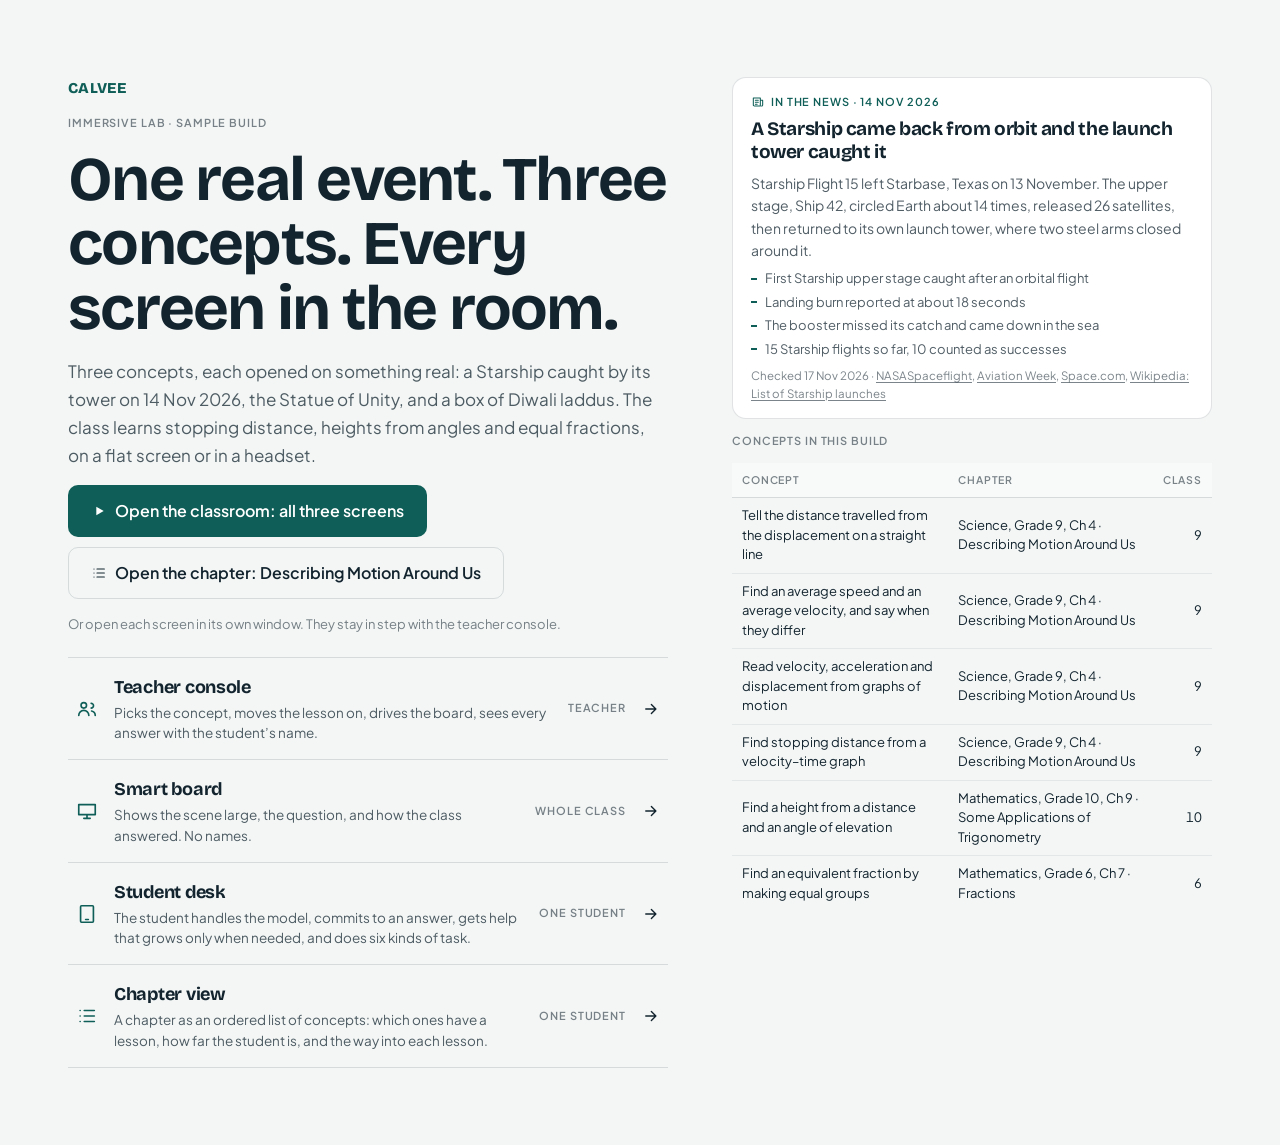
==== commit d65b8a54: "v4 site: new pages (Models, Partners, Investors, Articles), dotted split banner, header without Home" ====
--- a/calvee/school/index.html
+++ b/calvee/school/index.html
@@ -5,7 +5,7 @@
     <meta name="viewport" content="width=device-width, initial-scale=1, viewport-fit=cover" />
     <link rel="icon" href="data:image/svg+xml,%3Csvg xmlns='http://www.w3.org/2000/svg' viewBox='0 0 32 32'%3E%3Crect width='32' height='32' rx='8' fill='%230f5e57'/%3E%3Cpath d='M9 21l7-11 7 11' fill='none' stroke='%23fff' stroke-width='3' stroke-linecap='round' stroke-linejoin='round'/%3E%3C/svg%3E" />
     <title>CALVEE Immersive Lab</title>
-    <script type="module" crossorigin>var e=Object.defineProperty,t=(t,n)=>{let r={};for(var i in t)e(r,i,{get:t[i],enumerable:!0});return n||e(r,Symbol.toStringTag,{value:`Module`}),r};(function(){let e=document.createElement(`link`).relList;if(e&&e.supports&&e.supports(`modulepreload`))return;for(let e of document.querySelectorAll(`link[rel="modulepreload"]`))n(e);new MutationObserver(e=>{for(let t of e)if(t.type===`childList`)for(let e of t.addedNodes)e.tagName===`LINK`&&e.rel===`modulepreload`&&n(e)}).observe(document,{childList:!0,subtree:!0});function t(e){let t={};return e.integrity&&(t.integrity=e.integrity),e.referrerPolicy&&(t.referrerPolicy=e.referrerPolicy),t.credentials=e.crossOrigin===`use-credentials`?`include`:e.crossOrigin===`anonymous`?`omit`:`same-origin`,t}function n(e){if(e.ep)return;e.ep=!0;let n=t(e);fetch(e.href,n)}})();function n(e){return e.setting??`default`}var r=class extends Error{conceptId;constructor(e,t){super(`concept "${e}": ${t}`),this.conceptId=e,this.name=`ConceptContractError`}};function i(e,t){let r=[],{content:i,variants:a}=t;i.id!==e&&r.push(`content.id is "${i.id}" but it is registered as "${e}"`);let o=i.options.filter(e=>e.correct).map(e=>e.id);o.length!==1&&r.push(`the question needs exactly one correct option, found ${o.length}`);let s=i.options.map(e=>e.id).join(`,`),c=new Set;for(let e of a){let t=n(e);c.has(t)&&r.push(`two scene variants share the key "${t}"`),c.add(t);for(let n of e.controls){(n.min>n.max||n.step<=0)&&r.push(`variant "${t}": control "${n.label}" has a bad range`);for(let e of[n.initial,n.answer])(e<n.min||e>n.max)&&r.push(`variant "${t}": control "${n.label}" has the value ${e} outside its range`)}e.lesson&&(e.lesson.options.map(e=>e.id).join(`,`)!==s&&r.push(`variant "${t}": its options must have the ids ${s}, in that order`),e.lesson.options.filter(e=>e.correct).map(e=>e.id).join(`,`)!==o.join(`,`)&&r.push(`variant "${t}": the correct option must be "${o.join(`,`)}", as in the concept's own question`))}a.length>1&&c.has(`default`)&&r.push(`a concept with several scene variants must give each one a setting`),i.adaptive&&i.adaptive.plain.says.length!==i.method.formulas.length&&r.push(`adaptive.plain.says needs one line for each formula of the method`);let l=t.templates.map(e=>e.id);return new Set(l).size!==l.length&&r.push(`two problem templates share an id`),r}var a={entrySpeed:80,burnSeconds:18,coastSeconds:2.5,tolerance:20},o=a.entrySpeed/a.burnSeconds;function s(e,t){if(t<=0)throw RangeError(`deceleration must be positive, got ${t}`);return e*e/(2*t)}function c(e,t){if(t<=0)throw RangeError(`deceleration must be positive, got ${t}`);return e/t}function l(e,t,n){if(n<0)throw RangeError(`time cannot be negative, got ${n}`);return .5*(e+t)*n}function u(e,t=a.entrySpeed,n=o){if(e<=0)throw RangeError(`burn start height must be positive, got ${e}`);let r=s(t,n),i=a.coastSeconds,c=e-r,l,u,d=0,f=0;return c<-a.tolerance?(l=`fast`,f=Math.sqrt(t*t-2*n*e),u=(t-f)/n):(l=c>a.tolerance?`high`:`catch`,u=t/n,d=l===`high`?c:0),{burnStart:e,outcome:l,duration:i+u,burnTime:u,stopHeight:d,speedAtArms:f,sample:r=>{if(r<=i)return{height:e+t*(i-r),speed:t,burning:!1,burnProgress:0};let a=Math.min(r-i,u),o=e-(t*a-.5*n*a*a);return{height:l===`catch`?Math.max(0,o-a/u*c):Math.max(0,o),speed:Math.max(0,t-n*a),burning:a<u,burnProgress:a/u}}}}var d={distance:500,statueHeight:182};function f(e){return e*Math.PI/180}function p(e,t){if(t<=0||t>=90)throw RangeError(`angle must be between 0° and 90°, got ${t}`);return e*Math.tan(f(t))}function m(e,t){let n=p(e,t),r=f(t);return{sin:Math.sin(r),cos:Math.cos(r),tan:Math.tan(r),height:n,sightLine:e/Math.cos(r)}}var h={whole:15,part:10};function g(e,t){let n=Math.abs(Math.trunc(e)),r=Math.abs(Math.trunc(t));for(;r!==0;)[n,r]=[r,n%r];return n}function _(e,t=h.part,n=h.whole){if(!Number.isInteger(e)||e<1||n%e!==0)throw RangeError(`group size ${e} does not divide ${n}`);let r=t%e;return{size:e,groups:n/e,fullGroups:Math.floor(t/e),exact:r===0,leftover:r}}function v(e,t,n){let r=/^\s*(\d+)\s*\/\s*(\d+)\s*$/.exec(e);if(!r)return!1;let i=g(t,n);return Number(r[1])===t/i&&Number(r[2])===n/i}function y(e,t,n){let r=Number(e.replace(/[, ]/g,``));return e.trim()!==``&&Number.isFinite(r)&&r>=t&&r<=n}var b={hoverSeconds:2.4,gravity:9.8,minSpeed:12};function x(e,t,n=o){if(t<=0)throw RangeError(`drop must be positive, got ${t}`);if(e.outcome===`catch`)return null;if(e.outcome===`fast`){let r=e.speedAtArms,i=Math.min(r,b.minSpeed),a=(r-i)/n,o=r*a-.5*n*a*a,s=o>=t?(r-Math.sqrt(r*r-2*n*t))/n:a+(t-o)/i,c=e=>{let t=Math.min(e,a);return{fallen:r*t-.5*n*t*t+Math.max(0,e-a)*i,speed:e<=a?r-n*e:i}};return{duration:s,impactSpeed:c(s).speed,sample:e=>{let{fallen:n,speed:r}=c(Math.min(Math.max(e,0),s));return{height:-Math.min(n,t),speed:r,enginesOn:!0,falling:!1}}}}let r=e.stopHeight+t,i=Math.sqrt(2*r/b.gravity);return{duration:b.hoverSeconds+i,impactSpeed:b.gravity*i,sample:t=>{let n=Math.min(Math.max(t-b.hoverSeconds,0),i),r=t>b.hoverSeconds;return{height:e.stopHeight-.5*b.gravity*n*n,speed:b.gravity*n,enginesOn:!r,falling:r}}}}function S({speed:e,decel:t,brakeStart:n,coastSeconds:r,tolerance:i}){if(e<=0)throw RangeError(`speed must be positive, got ${e}`);if(n<0)throw RangeError(`the brake point cannot be past the mark, got ${n}`);if(r<0||i<0)throw RangeError(`coast time and tolerance cannot be negative, got ${r} and ${i}`);let a=s(e,t),o=c(e,t),u=a-n,d=Math.abs(u)<=i?`at-mark`:u>0?`past`:`short`;return{speed:e,decel:t,brakeStart:n,need:a,outcome:d,stopOffset:u,speedAtMark:d===`past`?Math.sqrt(e*e-2*t*n):0,brakeTime:o,coastSeconds:r,duration:r+o,sample:i=>{let a=Math.max(0,i);if(a<=r)return{position:-n-e*(r-a),speed:e,braking:!1,brakeSeconds:0,travelled:0};let s=Math.min(a-r,o),c=Math.max(0,e-t*s),u=l(e,c,s);return{position:u-n,speed:c,braking:s<o,brakeSeconds:s,travelled:u}}}}var C={speed:20,brakeSeconds:25,coastSeconds:2.5,tolerance:2,coaches:8,coachLength:22,platformBefore:196,platformPast:8},w=C.speed/C.brakeSeconds;function T(e){return S({speed:C.speed,decel:w,brakeStart:e,coastSeconds:C.coastSeconds,tolerance:C.tolerance})}var E={brakeStart:18,decel:4,lineSpeed:12,coastSeconds:1.6,tolerance:.5};function D(e){return S({speed:e,decel:E.decel,brakeStart:E.brakeStart,coastSeconds:E.coastSeconds,tolerance:E.tolerance})}function O(e){return e*3.6}var k={id:`motion`,subject:`Science`,grade:9,chapter:`Ch 4 · Describing Motion Around Us`,book:`NCERT Exploration, Class 9`,skill:`Find stopping distance from a velocity–time graph`,title:`When must the engines start?`,news:{kicker:`In the news`,headline:`A Starship came back from orbit and the launch tower caught it`,happenedOn:`14 Nov 2026`,summary:`Starship Flight 15 left Starbase, Texas on 13 November. The upper stage, Ship 42, circled Earth about 14 times, released 26 satellites, then returned to its own launch tower, where two steel arms closed around it.`,facts:[`First Starship upper stage caught after an orbital flight`,`Landing burn reported at about 18 seconds`,`The booster missed its catch and came down in the sea`,`15 Starship flights so far, 10 counted as successes`],sources:[{label:`NASASpaceflight`,url:`https://www.nasaspaceflight.com/2026/11/starship-flight-15-spacex-history/`},{label:`Aviation Week`,url:`https://aviationweek.com/space/operations-safety/starship-flight-15-ends-first-ship-tower-catch`},{label:`Space.com`,url:`https://www.space.com/news/live/spacex-starship-flight-15-live-updates-nov-14-2026-starship-first-double-landing-attempt`},{label:`Wikipedia: List of Starship launches`,url:`https://en.wikipedia.org/wiki/List_of_Starship_launches`}],checkedOn:`17 Nov 2026`},why:{situation:`On 14 November a Starship fell out of the sky towards its launch tower. Its engines fired for about 18 seconds and it stopped exactly at the arms.`,question:`Start the engines too late and the ship is still moving at the arms. Too early and it stops in mid-air. How is the right height found?`,youWill:`You will find the stopping distance of anything that slows down steadily: a rocket, a train, your cycle.`},question:`The ship falls at 80 m/s. Its engines slow it steadily to 0 in 18 s. How far does it travel during the burn?`,options:[{id:`a`,label:`1,440 m`,correct:!1,thinking:`Multiplied 80 m/s by 18 s. Treats the speed as constant for the whole burn.`,feedback:`The ship only moves at 80 m/s at the first instant. Look at the graph: the speed line slopes down to 0.`,sampleShare:.34},{id:`b`,label:`720 m`,correct:!0,thinking:`Used the average speed (40 m/s), or the area of the triangle under the graph.`,feedback:`Average speed is 40 m/s for 18 s. That is the area under the speed graph.`,sampleShare:.42},{id:`c`,label:`360 m`,correct:!1,thinking:`Halved twice. Knows a half is involved but applied it to both speed and time.`,feedback:`One half is correct: the average speed is half of 80. The time stays 18 s.`,sampleShare:.14},{id:`d`,label:`80 m`,correct:!1,thinking:`Read the speed as a distance. Has not separated m/s from m.`,feedback:`80 is how many metres the ship covers each second at the start. The burn lasts 18 seconds.`,sampleShare:.1}],hint:`The speed falls evenly from 80 m/s to 0. What is the speed halfway through the burn?`,method:{lawName:`Equations of motion`,law:`When the speed of an object changes by the same amount every second, the distance it covers is its average speed multiplied by the time. On a speed–time graph, that distance is the area under the line.`,holdsWhen:`Use it only when the acceleration is steady: the speed–time line is straight.`,symbols:`u = speed at the start · v = speed at the end · t = time · a = acceleration · s = distance`,formulas:[{expr:`a = (v − u) ÷ t`,says:`How much the speed changes each second.`},{expr:`s = ½ (u + v) × t`,says:`Distance = average speed × time.`},{expr:`v² = u² + 2as`,says:`Links speed and distance when the time is not given.`}],approach:[`Write down what the question gives: u, v, and t or a. Keep the units.`,`Check that the speed changes steadily. If it does, the equations of motion apply.`,`Write down what is asked. Pick the equation that has it and the things you know.`,`Put the numbers in and work it out with units.`,`Check the size of the answer. A body that slows down covers less than u × t.`]},worked:[`Given: u = 80 m/s, v = 0, t = 18 s, slowing steadily. Asked: the distance s.`,`Average speed = ½ (u + v) = ½ (80 + 0) = 40 m/s.`,`s = average speed × time = 40 × 18 = 720 m.`,`On the graph this is the triangle under the line: ½ × 18 × 80 = 720.`,`Check: 720 m is less than u × t = 1,440 m, as it must be. The engines must start 720 m above the arms.`],tasks:{analytical:{format:`choice`,prompt:`Ravi finds how far his cycle travels while he brakes from 10 m/s to 0 in 4 s. Which line has the first mistake?`,lines:[`Speed at start = 10 m/s. Speed at end = 0.`,`Average speed = (10 + 0) ÷ 2 = 5 m/s.`,`Distance = speed at start × time = 10 × 4.`,`Distance = 40 m.`],options:[{id:`l1`,label:`Line 1`,correct:!1,feedback:`Line 1 only reads the numbers from the question, and it reads them correctly.`},{id:`l2`,label:`Line 2`,correct:!1,feedback:`The average of 10 and 0 is 5. This line is correct. See if the next line uses it.`},{id:`l3`,label:`Line 3`,correct:!0,feedback:`Ravi found the average speed and then did not use it.`},{id:`l4`,label:`Line 4`,correct:!1,feedback:`Line 4 only works out the line above it. The mistake came earlier.`}],explain:`The cycle slows down the whole time, so the distance is average speed × time = 5 × 4 = 20 m.`},visionary:{format:`choice`,prompt:`Change one thing. The engines start at 1,000 m above the arms, and the speed and the braking stay the same. What happens?`,options:[{id:`a`,label:`The ship stops 280 m above the arms`,correct:!0,feedback:`The burn uses 720 m. Starting at 1,000 m leaves 280 m.`},{id:`b`,label:`The ship reaches the arms faster`,correct:!1,feedback:`The engines have more room, so the ship slows for longer before the arms.`},{id:`c`,label:`The ship still stops exactly at the arms`,correct:!1,feedback:`The stopping distance is fixed by the speed and the braking: 720 m. Where is the ship after 720 m?`},{id:`d`,label:`The burn lasts longer than 18 s`,correct:!1,feedback:`The burn time depends on the speed and the braking. Neither one changed.`}],explain:`Stopping distance depends only on speed and braking. Start higher and the ship stops in the air: 1,000 − 720 = 280 m.`,demo:{param:1e3,run:!0,label:`Test it on the model`}},practical:{format:`input`,context:`A train enters a station at 40 m/s. Its brakes take away 1 m/s every second.`,prompt:`How far before the platform end must the driver start braking?`,unit:`m`,placeholder:`metres`,check:e=>y(e,800,800),hint:`First find how many seconds the train needs to stop. Then find its average speed in that time.`,answerText:`Time to stop = 40 s. Average speed = 20 m/s. Distance = 20 × 40 = 800 m.`},critical:{format:`choice`,prompt:`A chatbot answers: “The ship falls at 80 m/s for 18 s, so it travels 80 × 18 = 1,440 m during the burn.” Judge this answer.`,options:[{id:`a`,label:`Wrong. The speed falls during the burn, so the average speed must be used`,correct:!0,feedback:`The speed is 80 m/s only at the first instant.`},{id:`b`,label:`Right. Distance is always speed × time`,correct:!1,feedback:`Speed × time works when the speed stays the same. Does it stay at 80 m/s?`},{id:`c`,label:`Wrong. The time should be 9 s`,correct:!1,feedback:`The burn time is given as 18 s. Check what the chatbot did with the speed.`},{id:`d`,label:`Wrong. The units do not match`,correct:!1,feedback:`m/s × s gives m, so the units are fine. Check the speed.`}],explain:`The answer sounds sure and uses a real formula, but in the wrong case. Average speed is 40 m/s, so the distance is 720 m.`},connective:{format:`choice`,prompt:`The distance is the area under the speed–time line. That shape is a triangle with base 18 and height 80. Which formula from your maths class gives 720?`,options:[{id:`a`,label:`½ × base × height`,correct:!0,feedback:`½ × 18 × 80 = 720.`},{id:`b`,label:`base × height`,correct:!1,feedback:`That is the area of the whole rectangle: 1,440. The speed line cuts it in two.`},{id:`c`,label:`2 × (base + height)`,correct:!1,feedback:`That measures the distance around a rectangle. You need the space inside a triangle.`},{id:`d`,label:`base ÷ height`,correct:!1,feedback:`An area comes from multiplying two lengths.`}],explain:`The area of a triangle from maths and the stopping distance from science are the same calculation.`},communicative:{format:`explain`,prompt:`Your friend missed this lesson. Explain to them how to find the distance a vehicle needs to stop.`,rubric:[`It says the speed falls steadily to zero`,`It uses the average speed, or the area under the graph`,`It multiplies by the time taken to stop`]}},sampleExplanations:[{text:`The speed goes down evenly until it is zero. So the average speed is half of the starting speed. Multiply that by the time it takes to stop.`,points:3},{text:`You multiply the speed and the time and then you halve it.`,points:2},{text:`Distance is speed times time, so use the starting speed and the time it takes to stop.`,points:1}],nowYouCan:`Now you can say how much room any steadily slowing object needs to stop, from a graph or from two numbers.`,adaptive:{hooks:{space:{full:`A rocket that lands on its engines has one chance to brake. The burn must start at the right height.`,plain:`A landing rocket has one chance to brake. The burn must start at the right height.`},trains:{full:`A train driver starts to brake long before the platform, because a heavy train needs a long distance to stop.`,plain:`A train needs a long distance to stop. The driver brakes well before the platform.`},cycling:{full:`When you brake your cycle before a turn, you judge the same thing: how much road you need to stop.`,plain:`You brake your cycle before a turn. You judge how much road you need to stop.`},cricket:{full:`A ball hit along the ground slows down on the grass. A fielder judges where it will stop before running to it.`,plain:`A ball slows down on the grass. A fielder judges where it will stop.`},road:{full:`A driver who sees a red signal needs enough road to stop. The faster the bus, the longer that road is.`,plain:`A driver sees a red signal. The bus needs enough road to stop.`}},plain:{why:{situation:`On 14 November a Starship fell towards its launch tower. Its engines fired for about 18 seconds. It stopped exactly at the arms.`,question:`If the engines start too late, the ship is still moving at the arms. If they start too early, it stops in mid-air. How is the right height found?`,youWill:`You will find the stopping distance of anything that slows down steadily.`},hint:`The speed falls evenly from 80 m/s to 0. What is the speed at the halfway point?`,law:`The speed changes by the same amount every second. Then distance = average speed × time. On a speed–time graph, the distance is the area under the line.`,holdsWhen:`Use it only when the speed–time line is straight.`,says:[`The change in speed each second.`,`Distance = average speed × time.`,`Use it when the time is not given.`],approach:[`Write what you know: u, v, and t or a.`,`Check that the speed changes steadily.`,`Write what is asked. Pick the equation that has it.`,`Put the numbers in. Keep the units.`,`Check the size. A slowing body covers less than u × t.`]}}},A=e=>`${e.toLocaleString(`en-IN`)} m`;function j(e,t,n,r){let i=l(e,0,t),[a,o,s,c]=k.options;if(!a||!o||!s||!c)throw Error(`the motion question needs four options`);return[{...a,label:A(e*t),thinking:`Multiplied ${e} m/s by ${t} s. Treats the speed as constant for the whole of the ${r}.`,feedback:`The ${n} moves at ${e} m/s only at the first instant. Look at the graph: the speed line slopes down to 0.`},{...o,label:A(i),thinking:`Used the average speed (${e/2} m/s), or the area of the triangle under the graph.`,feedback:`Average speed is ${e/2} m/s for ${t} s. That is the area under the speed graph.`},{...s,label:A(i/2),feedback:`One half is correct: the average speed is half of ${e}. The time stays ${t} s.`},{...c,label:A(e),feedback:`${e} is how many metres the ${n} covers each second at the start. The ${r} lasts ${t} seconds.`}]}var M=l(C.speed,0,C.brakeSeconds),N=c(E.lineSpeed,E.decel),ee=l(E.lineSpeed,0,N),te=E.lineSpeed*2,ne=c(te,E.decel),re=l(te,0,ne),ie=[{setting:`space`,label:`Starship landing`,controls:[{label:`Engines start at`,min:200,max:1400,step:20,initial:400,unit:`m`,answer:720,runLabel:`Run the landing`}],modelNote:`Classroom model: 80 m/s at engine start (assumed, the real speed is not published) and a steady 18 s burn (reported timeline).`,exploreTask:`Set the height where the engines start. Run the landing and watch the speed graph.`,stage:{loopSeconds:29,opening:{param:`answer`,run:!0},xrStepFactor:2,telemetry:`speed-graph`}},{setting:`trains`,label:`Train at a platform`,controls:[{label:`Brakes go on at`,min:100,max:400,step:10,initial:150,unit:`m`,answer:M,runLabel:`Run the train`}],modelNote:`Classroom model: a metro train at ${C.speed} m/s (${(e=>`${Math.round(O(e))} km/h`)(C.speed)}) whose brakes take away ${w} m/s every second. Both figures are chosen for the lesson. They are not measured from a real train.`,exploreTask:`Set how far before the stop mark the brakes go on. Run the train and watch where its front stops and how the speed graph fills.`,stage:{loopSeconds:38,opening:{param:`answer`,run:!0},xrStepFactor:2,telemetry:`speed-graph`},lesson:{title:`When must the driver brake?`,news:null,why:{situation:`A metro train comes towards Vigyan Nagar station at ${C.speed} m/s. Its front must stop at the stop mark, at the far end of the platform.`,question:`Brake too late and the train runs past the platform. Brake too early and it stops short of the mark. How does the driver find the right place to brake?`,youWill:`You will find the stopping distance of anything that slows down steadily: a train, a car, your cycle.`},question:`A metro train moves at ${C.speed} m/s. Its brakes slow it steadily to 0 in ${C.brakeSeconds} s. How far does it travel while it brakes?`,options:j(C.speed,C.brakeSeconds,`train`,`braking`),hint:`The speed falls evenly from ${C.speed} m/s to 0. What is the speed halfway through the braking?`,worked:[`Given: u = ${C.speed} m/s, v = 0, t = ${C.brakeSeconds} s, slowing steadily. Asked: the distance s.`,`Average speed = ½ (u + v) = ½ (${C.speed} + 0) = ${C.speed/2} m/s.`,`s = average speed × time = ${C.speed/2} × ${C.brakeSeconds} = ${A(M)}.`,`On the graph this is the triangle under the line: ½ × ${C.brakeSeconds} × ${C.speed} = ${M}.`,`Check: ${A(M)} is less than u × t = ${A(C.speed*C.brakeSeconds)}, as it must be. The brakes must go on ${A(M)} before the stop mark.`]}},{setting:`road`,label:`Car at a school crossing`,controls:[{label:`Speed of the car`,min:6,max:te,step:2,initial:te,unit:`m/s`,answer:E.lineSpeed,runLabel:`Run the car`}],modelNote:`Classroom model: the brakes take away ${E.decel} m/s every second (assumed: firm braking on a dry road), and they go on at the school sign, ${A(E.brakeStart)} before the stop line. The time a driver needs to react is left out, so a real car needs more road than this.`,exploreTask:`Set the speed of the car. Run it and watch where it stops. Then double the speed and compare the two distances.`,stage:{loopSeconds:17,opening:{param:`answer`,run:!0},xrStepFactor:1,telemetry:`speed-graph`},lesson:{title:`How much road does a car need to stop?`,news:null,why:{situation:`A car comes towards the zebra crossing outside a school. The driver brakes at the school sign, a short way before the stop line.`,question:`At one speed the car stops at the line. At double that speed, with the same brakes, it is still moving when it reaches the crossing. How much road does each speed need?`,youWill:`You will find the stopping distance of anything that slows down steadily: a car, a train, your cycle.`},question:`A car moves at ${E.lineSpeed} m/s. The driver brakes and the car slows steadily to 0 in ${N} s. How far does it travel while it brakes?`,options:j(E.lineSpeed,N,`car`,`braking`),hint:`The speed falls evenly from ${E.lineSpeed} m/s to 0. What is the speed halfway through the braking?`,worked:[`Given: u = ${E.lineSpeed} m/s, v = 0, t = ${N} s, slowing steadily. Asked: the distance s.`,`Average speed = ½ (u + v) = ½ (${E.lineSpeed} + 0) = ${E.lineSpeed/2} m/s.`,`s = average speed × time = ${E.lineSpeed/2} × ${N} = ${A(ee)}.`,`On the graph this is the triangle under the line: ½ × ${N} × ${E.lineSpeed} = ${ee}.`,`Double the speed: at ${te} m/s the same brakes need ${ne} s, so s = ½ (${te} + 0) × ${ne} = ${A(re)}. That is ${re/ee} times as far.`]}}];function ae(e){let t=e>>>0;return()=>{t=t+1831565813>>>0;let e=t;return e=Math.imul(e^e>>>15,e|1),e^=e+Math.imul(e^e>>>7,e|61),((e^e>>>14)>>>0)/4294967296}}var oe=[`space`,`trains`,`cycling`,`cricket`,`road`],se={space:`Space`,trains:`Trains`,cycling:`Cycling`,cricket:`Cricket`,road:`Road safety`},ce=[...oe,`default`],le=class extends Error{context;constructor(e,t){super(e),this.context=t,this.name=`GeneratorError`}};function P(e){return e.toLocaleString(`en-IN`,{maximumFractionDigits:2})}var ue=400;function de(e,t){let n=Math.floor((e.max-e.min)/e.step+1e-9)+1,r=e.min+e.step*Math.floor(t()*n);return Math.round(r*1e6)/1e6}function fe(e,t,n){let r=ae(n.seed),i=Object.keys(t.ranges);for(let n=0;n<ue;n+=1){let n=Object.fromEntries(i.map(e=>[e,de(t.ranges[e],r)]));if(!e.accept||e.accept(n))return n}throw new le(`template ${e.id} found no acceptable numbers in ${ue} draws`,{templateId:e.id,...n})}function pe(e){let t=oe.filter(t=>e.settings[t]!==void 0);if(t.length===0)throw new le(`template ${e.id} has no settings`,{templateId:e.id});return{id:e.id,kind:e.kind,settings:t,generate(t,n){let r=e.settings[n];if(!r)throw new le(`template ${e.id} has no ${n} setting`,{templateId:e.id,setting:n,seed:t});let i=fe(e,r,{setting:n,seed:t}),a=e.solve(i);if(!Number.isFinite(a))throw new le(`template ${e.id} computed an answer that is not a number`,{templateId:e.id,setting:n,seed:t});return{ref:{templateId:e.id,seed:t,setting:n},kind:e.kind,values:i,context:r.context(i),prompt:r.prompt(i),unit:e.unit,placeholder:e.placeholder,answer:a,answerLabel:e.unit?`${P(a)} ${e.unit}`:P(a),hint:e.hint(i),worked:e.worked(i,a),check:t=>{let n=t.trim();return y(e.unit&&n.endsWith(e.unit)?n.slice(0,-e.unit.length):n,a-e.tolerance,a+e.tolerance)}}}}}function me(e,t){return e[Math.floor(t()*e.length)]}function he(e,t){let n=e.filter(e=>e.kind===t.kind),r=n[0];if(!r)return null;let i=ae(t.seed^2654435769),{previous:a}=t;if(!a){let e=r.settings.includes(t.interest)?t.interest:r.settings[0];return e?r.generate(t.seed,e):null}let o=n.filter(e=>e.id!==a.templateId),s=me(o.length>0?o:n,i)??r,c=s.settings.filter(e=>e!==a.setting),l=me(c.length>0?c:s.settings,i);return l?s.generate(t.seed,l):null}function ge(e,t){let n=e.find(e=>e.id===t.templateId);return!n||!n.settings.includes(t.setting)?null:n.generate(t.seed,t.setting)}var _e={content:k,variants:ie,templates:[pe({id:`motion.stop-from-braking-rate`,kind:`practical`,unit:`m`,placeholder:`metres`,tolerance:.5,settings:{space:{ranges:{u:{min:40,max:120,step:10},a:{min:2,max:5,step:1}},context:({u:e,a:t})=>`A lander comes down towards the Moon at ${P(e)} m/s. Its engine takes away ${P(t)} m/s every second.`,prompt:()=>`How high above the ground must the engine start, so that the lander stops at the surface?`},trains:{ranges:{u:{min:20,max:50,step:10},a:{min:1,max:2,step:1}},context:({u:e,a:t})=>`A train enters a station at ${P(e)} m/s. Its brakes take away ${P(t)} m/s every second.`,prompt:()=>`How far before the platform end must the driver start braking?`},cycling:{ranges:{u:{min:4,max:12,step:2},a:{min:1,max:4,step:1}},context:({u:e,a:t})=>`You ride your cycle at ${P(e)} m/s. Your brakes take away ${P(t)} m/s every second.`,prompt:()=>`How far does the cycle travel before it stops?`},cricket:{ranges:{u:{min:6,max:20,step:2},a:{min:1,max:2,step:1}},context:({u:e,a:t})=>`A ball is hit along the ground at ${P(e)} m/s. The grass takes away ${P(t)} m/s every second.`,prompt:()=>`How far from the bat does the ball stop?`},road:{ranges:{u:{min:10,max:30,step:2},a:{min:2,max:5,step:1}},context:({u:e,a:t})=>`A bus moves at ${P(e)} m/s. The driver sees a red signal and brakes. The brakes take away ${P(t)} m/s every second.`,prompt:()=>`How far does the bus travel before it stops?`}},accept:({u:e,a:t})=>Number.isInteger(c(e,t))&&Number.isInteger(s(e,t)),solve:({u:e,a:t})=>s(e,t),hint:()=>`First find how many seconds it takes to stop. Then find the average speed in that time.`,worked:({u:e,a:t},n)=>{let r=c(e,t);return[{key:!0,text:`Given: u = ${P(e)} m/s, v = 0, and the speed falls by ${P(t)} m/s every second. Asked: the distance s.`},{key:!1,text:`Time to stop: t = u ÷ a = ${P(e)} ÷ ${P(t)} = ${P(r)} s.`},{key:!0,text:`Average speed = ½ (u + v) = ½ (${P(e)} + 0) = ${P(e/2)} m/s.`},{key:!0,text:`s = average speed × time = ${P(e/2)} × ${P(r)} = ${P(n)} m.`},{key:!1,text:`Check: ${P(n)} m is less than u × t = ${P(e*r)} m, as it must be.`}]}}),pe({id:`motion.stop-in-given-time`,kind:`practical`,unit:`m`,placeholder:`metres`,tolerance:.5,settings:{space:{ranges:{u:{min:40,max:120,step:10},t:{min:10,max:30,step:2}},context:({u:e,t})=>`A lander comes down at ${P(e)} m/s. Its engine slows it steadily to 0 in ${P(t)} s.`,prompt:()=>`How far does it travel during the burn?`},trains:{ranges:{u:{min:20,max:50,step:5},t:{min:20,max:60,step:5}},context:({u:e,t})=>`A train moving at ${P(e)} m/s brakes steadily and stops in ${P(t)} s.`,prompt:()=>`How far does it travel while braking?`},cycling:{ranges:{u:{min:4,max:12,step:1},t:{min:2,max:6,step:1}},context:({u:e,t})=>`You ride at ${P(e)} m/s, brake steadily and stop in ${P(t)} s.`,prompt:()=>`How far do you travel while braking?`},cricket:{ranges:{u:{min:6,max:20,step:2},t:{min:4,max:12,step:1}},context:({u:e,t})=>`A ball rolls off the bat at ${P(e)} m/s. It slows steadily and stops in ${P(t)} s.`,prompt:()=>`How far does it roll?`},road:{ranges:{u:{min:10,max:30,step:5},t:{min:2,max:8,step:1}},context:({u:e,t})=>`A car moving at ${P(e)} m/s brakes steadily and stops in ${P(t)} s.`,prompt:()=>`How far does it travel while braking?`}},accept:({u:e,t})=>Number.isInteger(l(e,0,t)),solve:({u:e,t})=>l(e,0,t),hint:()=>`The speed falls evenly to 0. What is the speed halfway through?`,worked:({u:e,t},n)=>[{key:!0,text:`Given: u = ${P(e)} m/s, v = 0, t = ${P(t)} s, slowing steadily. Asked: the distance s.`},{key:!0,text:`Average speed = ½ (u + v) = ½ (${P(e)} + 0) = ${P(e/2)} m/s.`},{key:!0,text:`s = average speed × time = ${P(e/2)} × ${P(t)} = ${P(n)} m.`},{key:!1,text:`Check: ${P(n)} m is less than u × t = ${P(e*t)} m, as it must be.`}]})],sampleSeeds:{responses:7101,tasks:4201}},ve={content:{id:`trig`,subject:`Mathematics`,grade:10,chapter:`Ch 9 · Some Applications of Trigonometry`,book:`NCERT Mathematics, Class 10`,skill:`Find a height from a distance and an angle of elevation`,title:`How tall is the statue?`,news:{kicker:`In the news`,headline:`The country marked Ekta Diwas at the Statue of Unity`,happenedOn:`31 Oct 2026`,summary:`On 31 October, Sardar Patel’s 151st birth anniversary, the Rashtriya Ekta Diwas events were held at the Statue of Unity in Ekta Nagar, Gujarat. The statue is the tallest in the world.`,facts:[`The statue is 182 m tall`,`It was opened on 31 October 2018`,`Bharat Parv 2026 at Ekta Nagar runs until 15 November`],sources:[{label:`News On Air`,url:`https://newsonair.gov.in/pm-modi-pays-floral-tribute-to-sardar-patel-on-his-151st-birth-anniversary-at-statue-of-unity/`},{label:`Incredible India`,url:`https://www.incredibleindia.gov.in/en/festivals-and-events/gujarat/rashtriya-ekta-divas`}],checkedOn:`18 Nov 2026`},why:{situation:`Lakhs of people stood before the Statue of Unity this month. Nobody can hold a tape measure to its head. A visitor on the ground has two things: how far she stands from its feet, and how far she tilts her head.`,question:`Is one distance and one angle enough to know the height of the statue?`,youWill:`You will measure the height of anything you cannot climb: a statue, a temple tower, a kite.`},question:`A visitor stands 500 m from the foot of the statue. She sees the top of its head 20° above the ground. How tall is the statue? (tan 20° = 0.364)`,options:[{id:`a`,label:`182 m`,correct:!0,thinking:`Used tan θ = height ÷ distance.`,feedback:`Height is opposite the angle and the 500 m is next to it. Opposite ÷ adjacent is tan.`,sampleShare:.38},{id:`b`,label:`171 m`,correct:!1,thinking:`Used sin. Treats the 500 m as the sight line (hypotenuse).`,feedback:`The 500 m is measured along the ground. Which side of the triangle lies on the ground?`,sampleShare:.3},{id:`c`,label:`470 m`,correct:!1,thinking:`Used cos. Picked a ratio that does not contain the height.`,feedback:`Cos links the ground distance and the sight line. The height is the side opposite the angle.`,sampleShare:.14},{id:`d`,label:`1,374 m`,correct:!1,thinking:`Divided by tan. Has the right ratio upside down.`,feedback:`At 20° she is looking only a little above the ground. Can the statue be taller than she is far?`,sampleShare:.18}],hint:`Name the two sides you are working with: the one opposite the 20° angle and the one next to it.`,method:{lawName:`Trigonometric ratios`,law:`In a right-angled triangle, the ratio of any two sides depends only on the angle. Make the triangle bigger or smaller and, for the same angle, the ratio stays the same.`,holdsWhen:`Use it only in a triangle that has a 90° angle.`,symbols:`θ = the angle you know · opposite = the side facing θ · adjacent = the side next to θ · hypotenuse = the side facing the 90° angle`,formulas:[{expr:`sin θ = opposite ÷ hypotenuse`,says:`Use it when the slanted side is known or asked.`},{expr:`cos θ = adjacent ÷ hypotenuse`,says:`Use it for the side next to the angle and the slanted side.`},{expr:`tan θ = opposite ÷ adjacent`,says:`Use it for a height and a ground distance.`}],approach:[`Draw the triangle. Mark the 90° angle and the angle you know.`,`Name the three sides as seen from that angle: opposite, adjacent, hypotenuse.`,`Mark the side you know and the side that is asked.`,`Pick the ratio that has those two sides.`,`Put the numbers in and solve for the side that is asked.`,`Check the size of the answer. Below 45° the height is less than the ground distance.`]},worked:[`Given: θ = 20°, ground distance = 500 m. Asked: the height.`,`The ground distance is adjacent to the angle. The height is opposite it.`,`The ratio with opposite and adjacent is tan: tan 20° = height ÷ 500.`,`height = 500 × tan 20° = 500 × 0.364 = 182 m.`,`Check: 20° is below 45°, and 182 m is less than 500 m.`],tasks:{analytical:{format:`choice`,prompt:`Asha stands 30 m from a flagpole. The top is 45° above the ground. Which line of her working has the first mistake?`,lines:[`The 30 m is adjacent to the angle. The height is opposite.`,`sin 45° = opposite ÷ adjacent.`,`height = 30 × sin 45° = 30 × 0.707.`,`height = 21.2 m.`],options:[{id:`l1`,label:`Line 1`,correct:!1,feedback:`She names the two sides correctly. See which ratio she picks for them.`},{id:`l2`,label:`Line 2`,correct:!0,feedback:`Opposite ÷ adjacent is tan. Sin uses the sight line.`},{id:`l3`,label:`Line 3`,correct:!1,feedback:`Line 3 follows from the ratio she chose. The mistake is in that choice.`},{id:`l4`,label:`Line 4`,correct:!1,feedback:`The multiplication is right. The mistake came earlier.`}],explain:`tan 45° = height ÷ 30, and tan 45° = 1, so the flagpole is 30 m tall.`},visionary:{format:`choice`,prompt:`Change one thing. A kite flies above the statue. The visitor stays 500 m away and now looks up at 40°, not 20°. Is the kite twice as high as the statue?`,options:[{id:`a`,label:`No. It is more than double`,correct:!0,feedback:`The height goes from 182 m to about 420 m.`},{id:`b`,label:`Yes. Double the angle gives double the height`,correct:!1,feedback:`Compare tan 20° = 0.364 with tan 40° = 0.839. Is the second one double the first?`},{id:`c`,label:`No. It is less than double`,correct:!1,feedback:`Tilt the sight line on the model. Watch how fast the height grows as the angle rises.`},{id:`d`,label:`The height stays the same`,correct:!1,feedback:`A steeper sight line from the same spot points at a higher place.`}],explain:`Height follows tan θ, and tan grows faster than the angle. 500 × tan 40° = 420 m.`,demo:{param:40,run:!0,label:`Test it on the model`}},practical:{format:`input`,context:`You stand 42 m from the foot of the Qutub Minar. The top is 60° above the ground.`,prompt:`How tall is the tower? (tan 60° = 1.732)`,unit:`m`,placeholder:`metres`,check:e=>y(e,72,73.5),hint:`The 42 m is next to the angle. The height is opposite it. Which ratio has those two sides?`,answerText:`height = 42 × tan 60° = 42 × 1.732 = 72.7 m. The Qutub Minar is 72.5 m tall.`},critical:{format:`choice`,prompt:`A chatbot answers: “The visitor is 500 m away and looks up at 20°, so the height is 500 × sin 20° = 171 m.” Judge this answer.`,options:[{id:`a`,label:`Wrong. The 500 m lies on the ground, so the ratio must be tan`,correct:!0,feedback:`Sin would need the length of the sight line.`},{id:`b`,label:`Right. Sin gives the height`,correct:!1,feedback:`Sin links the height to the sight line. Which side is the 500 m?`},{id:`c`,label:`Wrong. It should be 500 ÷ sin 20°`,correct:!1,feedback:`That gives 1,462 m. No statue is that tall.`},{id:`d`,label:`Wrong. The angle should be 70°`,correct:!1,feedback:`The angle of elevation is measured up from the ground: 20°.`}],explain:`The chatbot picked a real ratio for the wrong side. The ground distance is adjacent, so height = 500 × tan 20° = 182 m.`},connective:{format:`choice`,prompt:`Keep the angle at 20° and move the visitor back to 1,000 m. How high is the point she looks at, and which idea from the Triangles chapter explains it?`,options:[{id:`a`,label:`364 m. The two triangles are similar, so the sides keep the same ratio`,correct:!0,feedback:`Double the base, double the height.`},{id:`b`,label:`182 m. The angle is the same, so the height is the same`,correct:!1,feedback:`The same angle gives the same shape. Does it give the same size?`},{id:`c`,label:`728 m. Double the distance gives four times the height`,correct:!1,feedback:`Four times belongs to areas. Sides of similar triangles grow in step.`},{id:`d`,label:`It cannot be found without a new value of tan`,correct:!1,feedback:`The angle did not change, so tan 20° is still 0.364.`}],explain:`A trigonometric ratio is the fixed ratio of sides in all similar right triangles. That is why one table of values works for every size.`},communicative:{format:`explain`,prompt:`Explain to a classmate how to choose between sin, cos and tan in a height problem.`,rubric:[`It names the side that is known and the side that is wanted`,`It says which sides are opposite, adjacent or the sight line`,`It picks the ratio that has exactly those two sides`]}},sampleExplanations:[{text:`Mark the side you know and the side you want. See if each one is opposite the angle, next to it, or the slanting sight line. Then use the ratio that has those two sides.`,points:3},{text:`Find the opposite and the adjacent side. If you have those two then it is tan.`,points:2},{text:`For height you always use sin, because sin is the one for height.`,points:0}],nowYouCan:`Now you can find a height you cannot reach, using one distance on the ground and one angle.`,adaptive:null},variants:[{setting:null,label:`Statue of Unity`,controls:[{label:`Angle of elevation`,min:5,max:45,step:1,initial:12,unit:`°`,answer:20,runLabel:null}],modelNote:`The statue is 182 m tall (official figure). Classroom set-up: the visitor stands 500 m away on level ground. The statue is a simple model, and its base is left out.`,exploreTask:`Tilt the sight line up the statue. Watch which side of the triangle grows and which ratio follows it.`,stage:{loopSeconds:13,opening:{param:`initial`,run:!0},xrStepFactor:5,telemetry:null}}],templates:[],sampleSeeds:{responses:9102,tasks:5202}},ye={content:{id:`fractions`,subject:`Mathematics`,grade:6,chapter:`Ch 7 · Fractions`,book:`NCERT Ganita Prakash, Class 6`,skill:`Find an equivalent fraction by making equal groups`,title:`Is 10 out of 15 the same as 2 out of 3?`,news:null,why:{situation:`A box of 15 laddus came home for Diwali. A week later 10 are left. Your sister looks in and says, "Two thirds of the box is still there."`,question:`Your sister used smaller numbers. Is it still the same share?`,youWill:`You will write any share in smaller numbers without changing it: match scores, marks, a pizza.`},question:`Which fraction is equal to 10⁄15?`,options:[{id:`a`,label:`2⁄3`,correct:!0,thinking:`Made groups of 5, or divided top and bottom by 5.`,feedback:`Groups of 5: three groups, two of them full.`,sampleShare:.46},{id:`b`,label:`5⁄10`,correct:!1,thinking:`Subtracted 5 from top and bottom. Treats a fraction as two separate numbers.`,feedback:`Taking 5 places away changes the share. Look: 5⁄10 is half full, and the box is more than half full.`,sampleShare:.3},{id:`c`,label:`1⁄3`,correct:!1,thinking:`Counted the 5 failures. Reduced correctly but for the wrong part.`,feedback:`1⁄3 is the empty group. The question asks about the 10 laddus that are left.`,sampleShare:.14},{id:`d`,label:`3⁄2`,correct:!1,thinking:`Reduced correctly, then wrote it upside down.`,feedback:`3⁄2 is more than one whole. Can more laddus be left than the box holds?`,sampleShare:.1}],hint:`Find a group size that fits into 10 and into 15 with nothing left over.`,method:{lawName:`Equivalent fractions`,law:`Multiply or divide the top and the bottom of a fraction by the same number, and the fraction keeps its value. Only the size of the pieces changes.`,holdsWhen:`The number must be the same for the top and the bottom, and it cannot be 0.`,symbols:`a = the part (top) · b = the whole (bottom) · n = a number that divides both a and b`,formulas:[{expr:`a⁄b = (a ÷ n)⁄(b ÷ n)`,says:`Divide top and bottom by the same number to get smaller numbers.`},{expr:`a⁄b = (a × n)⁄(b × n)`,says:`Multiply top and bottom by the same number to get bigger numbers.`},{expr:`a⁄b = c⁄d when a × d = b × c`,says:`A check that two fractions are equal.`}],approach:[`Read the fraction: the part is on top, the whole is below.`,`Find a number that divides the top and the bottom with nothing left over.`,`Divide the top and the bottom by that number.`,`Repeat until only 1 divides both. The fraction is then in its lowest terms.`,`Check by multiplying across: the two products must be equal.`]},worked:[`Given: 10 laddus left out of 15, the fraction 10⁄15.`,`5 divides 10 and 5 divides 15, with nothing left over.`,`10 ÷ 5 = 2 and 15 ÷ 5 = 3, so 10⁄15 = 2⁄3.`,`In the model: 15 places make 3 rows of 5, and the 10 laddus fill 2 of those rows.`,`Only 1 divides both 2 and 3, so 2⁄3 is in its lowest terms.`,`Check: 10 × 3 = 30 and 15 × 2 = 30. The share did not change.`],tasks:{analytical:{format:`choice`,prompt:`Kiran writes 6⁄8 in smaller numbers. Which line has the first mistake?`,lines:[`6 and 8 can both be split into groups of 2.`,`6 ÷ 2 = 3.`,`8 − 2 = 6.`,`So 6⁄8 = 3⁄6.`],options:[{id:`l1`,label:`Line 1`,correct:!1,feedback:`2 fits into 6 and into 8. This line is correct.`},{id:`l2`,label:`Line 2`,correct:!1,feedback:`6 split into groups of 2 makes 3 groups. Check that the bottom number is treated the same way.`},{id:`l3`,label:`Line 3`,correct:!0,feedback:`The top was divided by 2. The bottom must be divided by 2 as well.`},{id:`l4`,label:`Line 4`,correct:!1,feedback:`Line 4 only joins the two lines above it. One of those is wrong.`}],explain:`Do the same to the top and the bottom: 6 ÷ 2 = 3 and 8 ÷ 2 = 4, so 6⁄8 = 3⁄4.`},visionary:{format:`choice`,prompt:`Change one thing. Put the 15 places into groups of 3. What happens?`,options:[{id:`a`,label:`One group has full and empty places mixed`,correct:!0,feedback:`9 laddus fill three groups. The tenth laddu shares a group with two empty places.`},{id:`b`,label:`Three of the five groups are full, so 10⁄15 = 3⁄5`,correct:!1,feedback:`Three full groups hold 9 laddus. Where does the tenth one go?`},{id:`c`,label:`Every group is all full or all empty`,correct:!1,feedback:`That needs the group size to fit into 10. Does 3 fit into 10?`},{id:`d`,label:`The places cannot be put into groups of 3`,correct:!1,feedback:`15 places make five groups of 3. Look at what is inside each group.`}],explain:`A group size works only when it fits into both numbers. 3 fits into 15 but not into 10.`,demo:{param:3,run:!1,label:`Test it on the model`}},practical:{format:`input`,context:`For the class picnic 16 rotis were packed. 12 were eaten.`,prompt:`Write the share that was eaten in the smallest numbers you can.`,unit:``,placeholder:`for example 1/2`,check:e=>v(e,12,16),hint:`Find the biggest group size that fits into 12 and into 16.`,answerText:`12 and 16 both split into groups of 4. 12⁄16 = 3⁄4.`},critical:{format:`choice`,prompt:`A cousin says: “Only 10 of the 15 laddus are left. That is less than half the box.” Judge this claim.`,options:[{id:`a`,label:`Wrong. 10⁄15 = 2⁄3, and 2⁄3 is more than half`,correct:!0,feedback:`Half of 15 is 7½. Ten is more than that.`},{id:`b`,label:`Right. 10 is less than 15`,correct:!1,feedback:`10 is less than 15 in every fraction smaller than one. Compare 10 with half of 15.`},{id:`c`,label:`Right. 15 laddus is a small number`,correct:!1,feedback:`The claim is about the share. Work out the share first.`},{id:`d`,label:`Wrong. 10⁄15 is exactly half`,correct:!1,feedback:`Half of 15 is 7½.`}],explain:`Smaller numbers make a claim easy to check. 10⁄15 = 2⁄3: two laddus in every three.`},connective:{format:`choice`,prompt:`A school period lasts 60 minutes. 10⁄15 of it is practice time. How many minutes is that?`,options:[{id:`a`,label:`40 minutes`,correct:!0,feedback:`One third of 60 is 20, so two thirds is 40.`},{id:`b`,label:`10 minutes`,correct:!1,feedback:`10 is the top number of the fraction. The question asks for a share of 60 minutes.`},{id:`c`,label:`15 minutes`,correct:!1,feedback:`15 is the bottom number of the fraction. First write 10⁄15 in smaller numbers.`},{id:`d`,label:`45 minutes`,correct:!1,feedback:`45 minutes is 3⁄4 of the period. 10⁄15 is 2⁄3.`}],explain:`Fractions and time meet here. 10⁄15 = 2⁄3, and 2⁄3 of 60 minutes is 40 minutes.`},communicative:{format:`explain`,prompt:`Explain to a classmate why 10⁄15 and 2⁄3 are the same share.`,rubric:[`It makes equal groups, or divides the top and the bottom by the same number`,`It says the group size must fit into both numbers`,`It says the share stays the same and only the size of the pieces changes`]}},sampleExplanations:[{text:`Put the 15 into groups of 5. That makes 3 groups and the 10 fills 2 of them. 5 goes into both numbers. It is the same amount, just bigger pieces.`,points:3},{text:`You divide 10 by 5 and 15 by 5 and you get 2 and 3.`,points:2},{text:`Because 2⁄3 is smaller numbers so it is easier.`,points:0}],nowYouCan:`Now you can shrink the numbers in a fraction and prove the share stayed the same.`,adaptive:null},variants:[{setting:null,label:`Box of laddus`,controls:[{label:`Places in each group`,min:1,max:5,step:2,initial:1,unit:``,answer:5,stops:[{value:1,label:`1`},{value:3,label:`3`},{value:5,label:`5`}],runLabel:null}],modelNote:`A box with 15 places, 10 of them full. The laddus are moved together so the full places come first.`,exploreTask:`Put the 15 places into equal groups. Find the group size where every group is all full or all empty.`,stage:{loopSeconds:11,opening:{param:`initial`,run:!1},xrStepFactor:2,telemetry:null}}],templates:[],sampleSeeds:{responses:6103,tasks:3203}},be=class extends Error{context;constructor(e,t){super(e),this.context=t,this.name=`PositionDomainError`}},xe={length:20.12,width:3.05,poppingCrease:1.22,bowlingCreaseLength:2.64,stumpHeight:.711,wicketWidth:.2286,creaseToCrease:17.68},Se={school:2,stoneEvery:.2};function Ce(e){return Math.round(e*1e6)/1e6}function F(e,t){return Ce(t-e)}function we(e){let t=0;for(let n of e)t+=Math.abs(n);return Ce(t)}function Te(e,t){let n=e;for(let e of t)n+=e;return Ce(n)}function Ee(e,t){if(!(e>0)||t<0||!Number.isFinite(e)||!Number.isFinite(t))throw new be(`an out-and-back trip needs a positive way out and a way back of 0 or more`,{out:e,back:t});return t===0?[e]:[e,-t]}function I(e,t){if(!(e>0)||!Number.isInteger(t)||t<1)throw new be(`a shuttle needs a positive length and a whole number of lengths, 1 or more`,{length:e,count:t});return Array.from({length:t},(t,n)=>n%2==0?e:-e)}function De(e,t){let n=Te(e,t),r=F(e,n);return{legs:t,start:e,end:n,distance:we(t),displacement:r,returnsToStart:r===0}}function Oe(e,t){let n=0;for(let r=0;r<e.length;r+=1)if(n+=Math.abs(e[r]??0),t<n)return r;return Math.max(0,e.length-1)}function ke(e,t,n){let r=Math.max(0,n),i=e;for(let e of t){let t=Math.abs(e);if(r<=t)return i+Math.sign(e)*r;i+=e,r-=t}return i}var Ae=De(0,Ee(12,5)),je={content:{id:`position`,subject:`Science`,grade:9,chapter:`Ch 4 · Describing Motion Around Us`,book:`NCERT Exploration, Class 9`,skill:`Tell the distance travelled from the displacement on a straight line`,title:`Three runs. How far from the start?`,news:null,why:{situation:`A batter hits the ball and runs between the wickets. The wickets are 20.12 m apart. After three runs her legs have covered a long path, yet she stands only one pitch length from where she began.`,question:`How do you say exactly where she is? And which number describes her run: the length of her path, or how far she ended from her start?`,youWill:`You will give the position of an object from a reference point, and tell the distance travelled from the displacement.`},question:`A batter starts at the striker’s wicket and completes 3 runs. One run is 20.12 m, wicket to wicket. What are her distance travelled and her displacement, in that order?`,options:[{id:`a`,label:`60.36 m and 60.36 m`,correct:!1,thinking:`Treats displacement as another word for distance. Added the three lengths for both.`,feedback:`The path is 60.36 m long, so the distance is right. Now look at the arrow from her start to where she stands. How long is it?`,sampleShare:.36},{id:`b`,label:`60.36 m and 20.12 m`,correct:!0,thinking:`Added the three lengths for the distance. Measured from start to finish for the displacement.`,feedback:`Three lengths make the distance. She ends one length from her start, so the displacement is 20.12 m towards the far wicket.`,sampleShare:.38},{id:`c`,label:`20.12 m and 20.12 m`,correct:!1,thinking:`Measured from start to finish and used it for both. Leaves out the path in between.`,feedback:`She ends 20.12 m from her start, so the displacement is right. For the distance, follow the trail and count every length she ran.`,sampleShare:.16},{id:`d`,label:`60.36 m and 0 m`,correct:!1,thinking:`Remembers that running there and back gives zero displacement. Applied it to an odd number of runs.`,feedback:`The displacement is 0 only when she ends where she started. After 3 runs, at which wicket does she stand?`,sampleShare:.1}],hint:`Follow the whole trail for one number. For the other, look only at where she starts and where she stops.`,method:{lawName:`Position, distance and displacement`,law:`The position of an object is how far it is from a fixed reference point, and on which side. The distance travelled is the length of the whole path. The displacement is the change in position: the straight line from the starting position to the final position, with its direction.`,holdsWhen:`This is for motion along a straight line. The two numbers are equal only when the object never turns back.`,symbols:`O = reference point · x₁ = position at the start · x₂ = position at the end · + and − = the two directions`,formulas:[{expr:`distance = sum of all parts of the path`,says:`Add the length of every part. The direction does not matter.`},{expr:`displacement = x₂ − x₁`,says:`Final position minus starting position. The sign gives the direction.`},{expr:`displacement ≤ distance`,says:`The size of the displacement is never more than the distance travelled.`}],approach:[`Pick a reference point and call it 0. Choose which direction is positive.`,`Write the path as parts: how long each part is, and which way it goes.`,`For the distance travelled, add the lengths of all the parts. Leave the directions out.`,`For the displacement, find the final position and subtract the starting position. Keep the sign, or say the direction.`,`Check: the displacement can equal the distance or be smaller. It can never be larger.`]},worked:[`Reference point O: the striker’s wicket, where she starts. Towards the far wicket is positive.`,`Path: 20.12 m forward, 20.12 m back, 20.12 m forward.`,`Distance travelled = 20.12 + 20.12 + 20.12 = 60.36 m.`,`Starting position x₁ = 0 m. Final position x₂ = 20.12 − 20.12 + 20.12 = 20.12 m.`,`Displacement = x₂ − x₁ = 20.12 − 0 = 20.12 m, towards the far wicket.`,`Distance travelled and displacement: 60.36 m and 20.12 m. The path turned back twice, so the displacement is smaller.`],tasks:{analytical:{format:`choice`,prompt:`Kabir walks 30 m east from the school gate to the water tap, then 10 m back towards the gate. He works out his displacement. Which line has the first mistake?`,lines:[`Reference point: the school gate. East is positive.`,`Starting position = 0 m. Final position = 30 − 10 = 20 m.`,`Displacement = 30 + 10 = 40 m.`,`So Kabir is 40 m east of the gate.`],options:[{id:`l1`,label:`Line 1`,correct:!1,feedback:`Line 1 only picks the reference point and the positive direction. Both choices are fine.`},{id:`l2`,label:`Line 2`,correct:!1,feedback:`He goes 30 m out and 10 m back, so he ends at 20 m. This line is correct. See if the next line uses it.`},{id:`l3`,label:`Line 3`,correct:!0,feedback:`Kabir found the final position and then added the two walks. That sum is the distance he travelled.`},{id:`l4`,label:`Line 4`,correct:!1,feedback:`Line 4 only repeats the number from the line above it. The mistake came earlier.`}],explain:`Displacement = final position − starting position = 20 − 0 = 20 m east. The 40 m is the distance Kabir walked.`},visionary:{format:`choice`,prompt:`Change one thing. The trip now ends at the same point where it started. What do the two numbers become?`,options:[{id:`a`,label:`The distance is the whole path. The displacement is 0`,correct:!0,feedback:`Every metre of the path counts as distance. The start and the end are one point, so the arrow between them has no length.`},{id:`b`,label:`Both become 0`,correct:!1,feedback:`The mover still covered the whole path. Which of the two numbers measures the path?`},{id:`c`,label:`Both equal the whole path`,correct:!1,feedback:`Look at the arrow from the start to the end. How long is it when both are the same point?`},{id:`d`,label:`The displacement is twice the distance`,correct:!1,feedback:`The displacement is never longer than the path. Compare the arrow with the trail.`}],explain:`A trip that comes back to its start has a long path and no change in position. The distance is large and the displacement is zero.`,demo:{param:2,run:!0,label:`Test it on the model`}},practical:{format:`input`,context:`A train leaves station A and runs 12 km along a straight track. It then reverses 5 km towards A.`,prompt:`How large is its displacement from station A?`,unit:`km`,placeholder:`kilometres`,check:e=>y(e,Ae.displacement-.01,Ae.displacement+.01),hint:`Call station A 0 km. Find the final position of the train on that line.`,answerText:`Final position = 12 − 5 = ${Ae.end} km. Displacement = ${Ae.end} − 0 = ${Ae.displacement} km away from A. The distance travelled is ${Ae.distance} km.`},critical:{format:`choice`,prompt:`A chatbot answers: “A swimmer swims 2 lengths of a 50 m pool and touches the wall where she began. Her displacement is 100 m.” Judge this answer.`,options:[{id:`a`,label:`Wrong. She ends where she started, so her displacement is 0 m. The 100 m is her distance`,correct:!0,feedback:`The chatbot added the two lengths. That gives the path, and the path is the distance.`},{id:`b`,label:`Right. Displacement is the total length she swam`,correct:!1,feedback:`The total length swum is the distance. Displacement compares only two points. Which two?`},{id:`c`,label:`Wrong. Her displacement is 50 m, one length of the pool`,correct:!1,feedback:`She was 50 m from the start at the far wall. Where is she at the end of the second length?`},{id:`d`,label:`Wrong. Her displacement is 200 m, because each length counts twice`,correct:!1,feedback:`No part of a path counts twice. Look at her starting position and her final position.`}],explain:`The answer sounds sure and its sum is correct, but it answers another question. 100 m is the distance travelled. The displacement is 0 m because the start and the end are the same point.`},connective:{format:`choice`,prompt:`In maths you move along a number line. Start at 0, move +20, then move −8. Which working gives the displacement, and which gives the distance?`,options:[{id:`a`,label:`Displacement: add with the signs, 20 + (−8) = 12. Distance: add the sizes, 20 + 8 = 28`,correct:!0,feedback:`Adding integers with their signs gives the final position. Adding their sizes gives the length of the path.`},{id:`b`,label:`Both: add the sizes, 20 + 8 = 28`,correct:!1,feedback:`28 is the length of the path. Where on the number line do you stand at the end?`},{id:`c`,label:`Both: add with the signs, 20 + (−8) = 12`,correct:!1,feedback:`12 is where you end. How many units did you move over in all?`},{id:`d`,label:`Displacement: 20 × 8. Distance: 20 − 8`,correct:!1,feedback:`Moves along a line are added. Decide when the sign of each move is kept and when it is dropped.`}],explain:`Displacement is addition of integers with their signs. Distance is addition of their sizes. The number line from maths is the straight road of science.`},communicative:{format:`explain`,prompt:`Your friend missed this lesson. Explain to them how distance travelled and displacement differ. Use a trip that goes somewhere and comes back.`,rubric:[`It says distance is the length of the whole path`,`It says displacement runs from the starting position to the final position, with a direction`,`It says a trip that returns to its start has displacement 0 and a distance above 0`]}},sampleExplanations:[{text:`Distance is every metre you actually moved, added up. Displacement is only from where you started to where you ended, and you say which way. If I walk to the shop and come home, my distance is two times the way and my displacement is zero.`,points:3},{text:`Distance is the full path you travel. Displacement is the straight gap between the start and the end, with the direction.`,points:2},{text:`Distance is how much you travelled and displacement is the shorter one.`,points:1}],nowYouCan:`Now you can say where an object is from a reference point, and tell how far it travelled from how far it ended from its start.`,adaptive:{hooks:{space:{full:`A rover on the Moon drives out from its lander and comes part of the way back. Mission control tracks two numbers: how far the wheels rolled, and where the rover is now.`,plain:`A Moon rover drives out and comes part of the way back. Its team tracks how far it rolled and where it is now.`},trains:{full:`A shuttle train runs between two stations all day. By night it has covered many kilometres and may stand at the platform it left in the morning.`,plain:`A shuttle train runs between two stations all day. At night it may stand where it started.`},cycling:{full:`The meter on a cycle counts every turn of the wheel. It cannot tell how far you are from home after you turn back.`,plain:`A cycle meter counts every metre. It cannot tell how far you are from home.`},cricket:{full:`A batter who takes two runs has sprinted the pitch twice and stands at the crease she left.`,plain:`A batter takes two runs. She has run far and stands where she began.`},road:{full:`A crossing guard walks across the same road again and again. Her steps add up all morning, and she is still at the same crossing.`,plain:`A crossing guard walks across one road all morning. Her steps add up. She is still at the crossing.`}},plain:{why:{situation:`A batter runs between the wickets. The wickets are 20.12 m apart. She takes three runs. Her path is long. She ends one pitch length from her start.`,question:`How do you say where she is? Which number describes her run: the length of her path, or how far she ended from her start?`,youWill:`You will give a position from a reference point. You will tell distance from displacement.`},hint:`Follow the whole trail for one number. For the other, look at the start and the stop only.`,law:`Position is how far an object is from a reference point, and on which side. Distance is the length of the whole path. Displacement is the change in position, with its direction.`,holdsWhen:`Use this on a straight line. The two numbers are equal only when the object never turns back.`,says:[`Add the length of every part.`,`Final position minus starting position.`,`Displacement is never more than distance.`],approach:[`Pick a reference point. Call it 0.`,`Write each part of the path, with its direction.`,`Distance: add the lengths of all parts.`,`Displacement: final position minus starting position.`,`Check: displacement is never larger than distance.`]}}},variants:[{setting:`cricket`,label:`Running between the wickets`,controls:[{label:`Runs`,min:1,max:3,step:1,initial:1,unit:`runs`,answer:3,stops:[{value:1,label:`1 run`},{value:2,label:`2 runs`},{value:3,label:`3 runs`}],runLabel:`Run`}],modelNote:`Classroom model: one run is counted wicket to wicket, 20.12 m, the length of a real pitch. In a match a batter runs crease to crease, 17.68 m. Only one batter is shown.`,exploreTask:`Choose 1, 2 or 3 runs and press Run. Compare the teal trail with the orange arrow each time.`,stage:{loopSeconds:17,opening:{param:`answer`,run:!0},xrStepFactor:1,telemetry:null}},{setting:`cycling`,label:`Cycling to school and back`,controls:[{label:`Rides back`,min:0,max:2,step:.2,initial:0,unit:`km`,answer:.8,runLabel:`Start the ride`}],modelNote:`Classroom model: a straight road with a distance stone every 0.2 km. The school is 2 km from home. The ride is shown many times faster than a real one.`,exploreTask:`Set how far Asha rides back after school. Start the ride and compare the teal trail with the orange arrow.`,stage:{loopSeconds:19,opening:{param:`answer`,run:!0},xrStepFactor:1,telemetry:null},lesson:{title:`To school, then part of the way back`,news:null,why:{situation:`Asha cycles from home to school along a straight road. The school is 2 km from home. After school she rides 0.8 km back along the same road and stops at the library.`,question:`How do you say exactly where she is now? And which number describes her ride: the length of her path, or how far she ended from home?`,youWill:`You will give the position of an object from a reference point, and tell the distance travelled from the displacement.`},question:`Asha cycles 2 km from home to school, then 0.8 km back along the same straight road. What are her distance travelled and her displacement, in that order?`,options:[{id:`a`,label:`2.8 km and 2.8 km`,correct:!1,thinking:`Treats displacement as another word for distance. Added the two rides for both.`,feedback:`The path is 2.8 km long, so the distance is right. Now look at the arrow from home to where she stops. How long is it?`,sampleShare:.36},{id:`b`,label:`2.8 km and 1.2 km`,correct:!0,thinking:`Added the two rides for the distance. Measured from home to the stopping point for the displacement.`,feedback:`The two rides make the distance. She stops 1.2 km from home, so the displacement is 1.2 km towards the school.`,sampleShare:.38},{id:`c`,label:`1.2 km and 1.2 km`,correct:!1,thinking:`Measured from home to the stopping point and used it for both. Leaves out the path in between.`,feedback:`She stops 1.2 km from home, so the displacement is right. For the distance, follow the trail and count every part she rode.`,sampleShare:.16},{id:`d`,label:`2.8 km and 0 km`,correct:!1,thinking:`Remembers that riding there and back gives zero displacement. Applied it to a ride that stops before home.`,feedback:`The displacement is 0 only when she ends where she started. Does she ride all the way back to home?`,sampleShare:.1}],hint:`Follow the whole trail for one number. For the other, look only at where she starts and where she stops.`,worked:[`Reference point O: home, where she starts. Towards the school is positive.`,`Path: 2 km forward, then 0.8 km back.`,`Distance travelled = 2 + 0.8 = 2.8 km.`,`Starting position x₁ = 0 km. Final position x₂ = 2 − 0.8 = 1.2 km.`,`Displacement = x₂ − x₁ = 1.2 − 0 = 1.2 km, towards the school.`,`Distance travelled and displacement: 2.8 km and 1.2 km. The path turned back once, so the displacement is smaller.`]}}],templates:[pe({id:`position.displacement-out-and-back`,kind:`practical`,unit:`m`,placeholder:`metres`,tolerance:.5,settings:{space:{ranges:{a:{min:40,max:120,step:10},b:{min:10,max:60,step:5}},context:({a:e,b:t})=>`A rover leaves its lander and drives ${P(e)} m in a straight line across the Moon. It then drives ${P(t)} m straight back towards the lander.`,prompt:()=>`How large is its displacement from the lander?`},trains:{ranges:{a:{min:300,max:900,step:50},b:{min:100,max:400,step:50}},context:({a:e,b:t})=>`A shunting engine starts at the end of the platform and runs ${P(e)} m along a straight track. It then reverses ${P(t)} m.`,prompt:()=>`How large is its displacement from the end of the platform?`},cycling:{ranges:{a:{min:400,max:1200,step:100},b:{min:100,max:600,step:50}},context:({a:e,b:t})=>`Asha cycles ${P(e)} m from home along a straight road. She turns round and rides ${P(t)} m back to a shop.`,prompt:()=>`How large is her displacement from home?`},cricket:{ranges:{a:{min:20,max:60,step:5},b:{min:5,max:30,step:5}},context:({a:e,b:t})=>`A fielder runs ${P(e)} m in a straight line from the stumps to stop the ball. She then jogs ${P(t)} m back along the same line.`,prompt:()=>`How large is her displacement from the stumps?`},road:{ranges:{a:{min:150,max:500,step:50},b:{min:20,max:120,step:10}},context:({a:e,b:t})=>`A road worker starts at the signal and walks ${P(e)} m along a straight road, setting out safety cones. She then walks ${P(t)} m back to check them.`,prompt:()=>`How large is her displacement from the signal?`}},accept:({a:e,b:t})=>t<e,solve:({a:e,b:t})=>Math.abs(De(0,Ee(e,t)).displacement),hint:()=>`Mark the starting point as 0. Where on that line is the final position?`,worked:({a:e,b:t},n)=>{let r=De(0,Ee(e,t));return[{key:!0,text:`Take the starting point as the reference point, 0 m. The first direction is positive.`},{key:!1,text:`Distance travelled = ${P(e)} + ${P(t)} = ${P(r.distance)} m. That is the whole path.`},{key:!0,text:`Final position = ${P(e)} − ${P(t)} = ${P(r.end)} m.`},{key:!0,text:`Displacement = final position − starting position = ${P(r.end)} − 0 = ${P(n)} m, in the first direction.`},{key:!1,text:`Check: ${P(n)} m is less than the distance travelled, ${P(r.distance)} m, because the path turned back.`}]}}),pe({id:`position.distance-of-shuttle`,kind:`practical`,unit:`m`,placeholder:`metres`,tolerance:.05,settings:{space:{ranges:{len:{min:10,max:40,step:5},count:{min:2,max:6,step:1}},context:({len:e,count:t})=>`An astronaut moves along a straight handrail between the hatch and a panel ${P(e)} m away. She goes from one end to the other ${P(t)} times, turning round at each end.`,prompt:()=>`What distance does she travel in all?`},trains:{ranges:{len:{min:1e3,max:3e3,step:500},count:{min:2,max:6,step:1}},context:({len:e,count:t})=>`A shuttle train runs on a straight track between two stations ${P(e)} m apart. In one morning it goes from one station to the other ${P(t)} times.`,prompt:()=>`What distance does the train travel in all?`},cycling:{ranges:{len:{min:100,max:300,step:50},count:{min:2,max:6,step:1}},context:({len:e,count:t})=>`Asha practises on a straight lane ${P(e)} m long. She rides from one end to the other ${P(t)} times, turning round at each end.`,prompt:()=>`What distance does she travel in all?`},cricket:{ranges:{len:{min:20.12,max:20.12,step:1},count:{min:2,max:5,step:1}},context:({len:e,count:t})=>`A batter runs between two wickets ${P(e)} m apart. She completes ${P(t)} runs, wicket to wicket.`,prompt:()=>`What distance does she travel in all?`},road:{ranges:{len:{min:8,max:14,step:2},count:{min:4,max:10,step:2}},context:({len:e,count:t})=>`A crossing guard helps children across a straight road ${P(e)} m wide. In the morning she walks from one kerb to the other ${P(t)} times.`,prompt:()=>`What distance does she walk in all?`}},solve:({len:e,count:t})=>De(0,I(e,t)).distance,hint:()=>`Every length counts, whichever way it points. How many lengths are there?`,worked:({len:e,count:t},n)=>{let r=De(0,I(e,t));return[{key:!0,text:`Given: one length is ${P(e)} m, and there are ${P(t)} lengths. Asked: the distance travelled.`},{key:!0,text:`Distance travelled = ${P(t)} × ${P(e)} = ${P(n)} m.`},{key:!1,text:r.returnsToStart?`After ${P(t)} lengths the mover is back at the starting point.`:`After ${P(t)} lengths the mover is at the far end, ${P(r.end)} m from the starting point.`},{key:!1,text:`Displacement = ${P(r.end)} − 0 = ${P(Math.abs(r.displacement))} m.`},{key:!1,text:`Check: the distance travelled, ${P(n)} m, is more than the displacement, because the path turned back.`}]}})],sampleSeeds:{responses:7104,tasks:4204}},Me=class extends RangeError{context;constructor(e,t){super(e),this.context=t,this.name=`TripError`}};function Ne(e,t){if(!(t>0))throw new Me(`the time interval must be positive, got ${t}`,{time:t});if(!(e>=0))throw new Me(`a distance travelled cannot be negative, got ${e}`,{distance:e});return e/t}function Pe(e,t){if(!(t>0))throw new Me(`the time interval must be positive, got ${t}`,{time:t});if(!Number.isFinite(e))throw new Me(`the displacement must be a number`,{displacement:e});return e/t+0}function Fe(e,t){if(!(t>0))throw new Me(`the speed must be positive, got ${t}`,{speed:t});if(!(e>=0))throw new Me(`a distance travelled cannot be negative, got ${e}`,{distance:e});return e/t}function Ie(e){return e/60}function Le(e){let t=0,n=0,r=0;for(let i of e){if(!(i.time>=0)||!Number.isFinite(i.move))throw new Me(`a stage needs a time of 0 or more and a finite move`,{move:i.move,time:i.time});t+=Math.abs(i.move),n+=i.move,r+=i.time}return{distance:t,displacement:n,time:r}}function Re(e){let{out:t,back:n,speed:r,pause:i,pauseAt:a}=e;if(!(t>0))throw new Me(`the way out must be longer than 0, got ${t}`,{out:t});if(!(n>=0&&n<=t))throw new Me(`the way back must be from 0 to ${t}, got ${n}`,{back:n,out:t});if(!(i>=0))throw new Me(`a stop cannot last less than 0, got ${i}`,{pause:i});if(!(a>=0&&a<=t))throw new Me(`the stop must be on the way out, got ${a}`,{pauseAt:a,out:t});let o=[];return a>0&&o.push({move:a,time:Fe(a,r)}),i>0&&o.push({move:0,time:i}),t-a>0&&o.push({move:t-a,time:Fe(t-a,r)}),n>0&&o.push({move:-n,time:Fe(n,r)}),o}function ze(e,t){let n=Math.min(1,Math.max(0,e)),r=Math.min(.5,Math.max(0,t));if(r===0)return n;let i=1/(1-r);return n<r?i*n*n/(2*r):n>1-r?1-i*(1-n)*(1-n)/(2*r):i*(n-r/2)}function Be(){return{position:0,distance:0,time:0,stage:-1,direction:0,farthest:0,done:!1}}function Ve(e,t,n=0,r=Be()){let i=0,a=0,o=0,s=0,c=Math.max(0,t);r.direction=0,r.stage=e.length-1,r.done=!0;for(let t=0;t<e.length;t+=1){let l=e[t],u=s+l.time;if(c<u){let e=l.time>0?ze((c-s)/l.time,n):1;i+=l.move*e,a+=Math.abs(l.move)*e,o=Math.max(o,i),r.direction=l.move>0?1:l.move<0?-1:0,r.stage=t,r.done=!1,s=c;break}i+=l.move,a+=Math.abs(l.move),o=Math.max(o,i),s=u}return r.position=i,r.distance=a,r.farthest=o,r.time=r.done?s:c,r}function He(e,t=1){let n=e.time*t;return n>0?{speed:Ne(e.distance,n),velocity:Pe(e.position,n)}:{speed:0,velocity:0}}var Ue={lineKm:60,haltAtKm:30,speedKmh:60,departsAt:{hour:9,minute:0}};function We(e,t){return Re({out:Ue.lineKm,back:e,speed:Ue.speedKmh/60,pause:t,pauseAt:Ue.haltAtKm})}var Ge={runM:60,speedMs:5};function Ke(e,t){return Re({out:Ge.runM,back:e,speed:Ge.speedMs,pause:t,pauseAt:Ge.runM})}var qe=Le([{move:12,time:20},{move:0,time:10},{move:-12,time:30}]),Je=Ne(qe.distance,Ie(qe.time)),Ye={id:`velocity`,subject:`Science`,grade:9,chapter:`Ch 4 · Describing Motion Around Us`,book:`NCERT Exploration, Class 9`,skill:`Find an average speed and an average velocity, and say when they differ`,title:`One trip, two averages`,news:null,why:{situation:`A local train leaves Neemgaon at 9:00 and runs east at 60 km/h. It halts for 20 minutes at Peepal Halt, reaches Bargad Road, 60 km down the line, and then runs 40 km back. At 11:00 it stands only 20 km from where it started.`,question:`Whenever the train moved, it moved at 60 km/h. So how fast was the whole trip? There are two honest answers, and they are far apart.`,youWill:`You will find the average speed and the average velocity of any trip, and say when the two differ.`},question:`A train runs 60 km east from Neemgaon to Bargad Road at 60 km/h, with one 20 minute halt on the way. Then it runs 40 km back west at 60 km/h. What are its average speed and its average velocity for the whole trip? The speed is given first.`,options:[{id:`a`,label:`50 and 50 km/h`,correct:!1,thinking:`Found the average speed correctly, then used the total distance again for the velocity. Treats the two as the same quantity.`,feedback:`Your first number is right. For the second, look at the teal arrow: it runs from the start to where the train ends, and it is much shorter than the path.`,sampleShare:.3},{id:`b`,label:`50 and 10 km/h`,correct:!0,thinking:`Used 100 km of distance and 20 km of displacement, each over the full 2 hours.`,feedback:`100 km of track in 2 h gives 50 km/h. The train ends 20 km east of the start, so its average velocity is 10 km/h, east.`,sampleShare:.38},{id:`c`,label:`60 and 12 km/h`,correct:!1,thinking:`Separated distance from displacement, but divided by 100 minutes of running. Left the halt out of the time.`,feedback:`You used the right two lengths. Now look at the station clock during the halt: it keeps running while the train stands still.`,sampleShare:.2},{id:`d`,label:`60 and 60 km/h`,correct:!1,thinking:`Gave the speed of the moving train. Has not taken an average over the whole trip at all.`,feedback:`60 km/h is the speed while the train moves. An average covers the whole trip. Look at what the clock does at Peepal Halt, and at where the train ends.`,sampleShare:.12}],hint:`One average counts every kilometre of track the train covered. The other counts only how far the train ends from its start. Both use the whole time on the clock.`,method:{lawName:`Average speed and average velocity`,law:`Average speed is the total distance travelled divided by the time interval. Average velocity is the displacement, the change in position from start to end, divided by the same time interval. Average velocity has a direction. Average speed has none.`,holdsWhen:`The time interval is the whole trip, so every stop inside it counts. For motion along a straight line, the two are equal in size only if the object keeps moving in one direction.`,symbols:`d = total distance travelled · s = displacement · t = time interval · v(av) = average velocity`,formulas:[{expr:`average speed = d ÷ t`,says:`Every metre of the path, divided by the whole time. It has no direction.`},{expr:`v(av) = s ÷ t`,says:`The change in position, divided by the whole time. It points the way the displacement points.`}],approach:[`Draw the line. Mark the start, every stop, the turning point and the end.`,`Add the lengths of all the parts of the path. That is the total distance.`,`Measure from the start straight to the end. That is the displacement. Note its direction.`,`Add all the times, stops included. Change them to one unit.`,`Divide the distance by the time for the average speed. Divide the displacement by the time for the average velocity, and give its direction.`,`Check: the size of the average velocity can never be larger than the average speed.`]},worked:[`Given: 60 km east at 60 km/h, a 20 minute halt on the way, then 40 km back west at 60 km/h. Asked: the average speed and the average velocity.`,`Total distance = 60 + 40 = 100 km.`,`Displacement = 60 − 40 = 20 km, east of Neemgaon.`,`Time = 60 min out + 20 min halt + 40 min back = 120 min = 2 h.`,`Average speed = 100 ÷ 2 = 50 km/h. Average velocity = 20 ÷ 2 = 10 km/h, east.`,`Answer, speed first: 50 and 10 km/h. The halt pulls both below 60 km/h. The turn pulls only the velocity down further.`],tasks:{analytical:{format:`choice`,prompt:`Kiran walks 300 m east from her home to a shop in 200 s. She then walks 100 m back west in 50 s. She works out her average velocity. Which line has the first mistake?`,lines:[`Total time = 200 + 50 = 250 s.`,`Displacement = 300 + 100 = 400 m.`,`Average velocity = displacement ÷ time = 400 ÷ 250.`,`Average velocity = 1.6 m/s, east.`],options:[{id:`l1`,label:`Line 1`,correct:!1,feedback:`Both parts of the walk take time, so adding them is correct. Look at how the next line treats the walk back.`},{id:`l2`,label:`Line 2`,correct:!0,feedback:`She added the walk back. That gives the distance she walked. Her displacement is 300 − 100 = 200 m, east.`},{id:`l3`,label:`Line 3`,correct:!1,feedback:`The formula in this line is the right one. Check the number that was put into it from the line above.`},{id:`l4`,label:`Line 4`,correct:!1,feedback:`This line only works out the line above it. The mistake came earlier, where the two lengths were joined.`}],explain:`Displacement = 300 − 100 = 200 m east, so the average velocity is 200 ÷ 250 = 0.8 m/s, east. The 1.6 m/s she found is her average speed.`},visionary:{format:`choice`,prompt:`Change one thing in your model: make the trip come all the way back to where it started. Everything else stays the same. What happens to the two averages?`,options:[{id:`a`,label:`The average velocity becomes 0. The average speed does not`,correct:!0,feedback:`The end is the start, so the displacement is 0. The path is longer than before, so the average speed stays well above 0.`},{id:`b`,label:`Both become 0`,correct:!1,feedback:`The wheels, or the legs, still covered every metre of the way out and the way back. Which average counts those metres?`},{id:`c`,label:`Both stay the same as before`,correct:!1,feedback:`The end point moved. Which of the two averages depends on where the trip ends?`},{id:`d`,label:`The average velocity becomes larger than the average speed`,correct:!1,feedback:`The straight line from start to end is never longer than the path. Compare the teal arrow with the amber path when you run it.`}],explain:`A trip that ends where it began has no displacement, so its average velocity is 0, however far and however fast the object went. Its average speed is the full path divided by the time.`,demo:{param:60,run:!0,label:`Test it on the model`}},practical:{format:`input`,context:`A school bus drives 12 km from the school to the depot in 20 minutes. It waits there for 10 minutes. Then it drives the 12 km back to the school in 30 minutes.`,prompt:`What is its average speed for the whole trip, in km/h?`,unit:`km/h`,placeholder:`kilometres per hour`,check:e=>y(e.replace(/km\/h\s*$/,``),Je-.1,Je+.1),hint:`Add both drives for the distance. Add all three times, the wait too, and change the minutes to hours.`,answerText:`Distance = 12 + 12 = ${qe.distance} km. Time = 20 + 10 + 30 = ${qe.time} min = ${Ie(qe.time)} h. Average speed = ${Je} km/h. The bus is back at the school, so its average velocity is 0.`},critical:{format:`choice`,prompt:`A chatbot answers: “The bus drove 30 km to the depot and 30 km back in 2 hours, so its average velocity is 60 ÷ 2 = 30 km/h.” Judge this answer.`,options:[{id:`a`,label:`Wrong. The bus ends where it started, so its average velocity is 0. The 30 km/h is its average speed`,correct:!0,feedback:`The working is neat and the number is real, but it answers another question: how fast, with no direction.`},{id:`b`,label:`Right. Velocity is distance ÷ time`,correct:!1,feedback:`Distance ÷ time is the average speed. Which length does the average velocity use?`},{id:`c`,label:`Wrong. It should be 30 ÷ 2 = 15 km/h`,correct:!1,feedback:`30 km is how far the depot is. Where is the bus at the end of the 2 hours?`},{id:`d`,label:`Wrong. The time should be 1 hour`,correct:!1,feedback:`The whole trip took 2 hours, and the average is over the whole trip. Check the length the chatbot used.`}],explain:`The chatbot used a correct formula for the wrong quantity. Average speed = 60 ÷ 2 = 30 km/h. Average velocity = 0 ÷ 2 = 0, because the displacement is 0.`},connective:{format:`choice`,prompt:`On a number line the train starts at 0, moves +60 and then −40. Which idea from your maths class gives its displacement?`,options:[{id:`a`,label:`Adding integers with their signs: (+60) + (−40) = +20`,correct:!0,feedback:`The sign carries the direction, so the sum is the change in position.`},{id:`b`,label:`Adding the sizes only: 60 + 40 = 100`,correct:!1,feedback:`That drops the signs. It gives every kilometre covered. Which quantity is that?`},{id:`c`,label:`Taking the mean of the two numbers: (60 + 40) ÷ 2 = 50`,correct:!1,feedback:`A mean of two lengths is still a length somewhere in between. Where does the train actually end on the number line?`},{id:`d`,label:`Multiplying the two numbers: 60 × (−40)`,correct:!1,feedback:`One move follows the other along the same line. Moves that follow each other are joined by adding.`}],explain:`Displacement is a sum of signed numbers, +60 + (−40) = +20. Distance is the sum of their sizes, 60 + 40 = 100. The integers of maths and the positions of science are the same idea.`},communicative:{format:`explain`,prompt:`Your friend says average speed and average velocity are always the same number. Explain to them when the two are the same and when they differ. Use one example.`,rubric:[`It says average speed uses the total distance and average velocity uses the displacement`,`It says both are divided by the whole time, stops included`,`It gives a case where they differ: the object turns back`]}},sampleExplanations:[{text:`Speed uses all the distance you covered. Velocity uses only how far you end from the start, with the direction. Both are divided by the full time, even the time you stood still. If you walk to the shop and come halfway back, the velocity is smaller.`,points:3},{text:`Average speed is distance by time and average velocity is displacement by time. If you go and come back the displacement is small so the velocity is small.`,points:2},{text:`They are the same when you go straight. They are different when you turn back, because then you end near where you started.`,points:1},{text:`Velocity is speed with a direction, so you add east or west to the speed.`,points:0},{text:`Average speed counts the whole path. Average velocity counts the straight change in position. You divide each by the total time, including any halt. A bus that goes to the depot and returns has an average velocity of zero.`,points:3},{text:`You divide distance by time for speed. For velocity you use displacement. Stops make the time longer.`,points:2}],nowYouCan:`Now you can give the average speed and the average velocity of any trip along a line, and say what a stop and a turn do to each.`,adaptive:{hooks:{space:{full:`A satellite that goes once round the Earth is back where it began. Its speed was huge for the whole lap, yet its average velocity for that lap is zero.`,plain:`A satellite goes once round the Earth. It is back where it began. Its average velocity for the lap is zero.`},trains:{full:`A timetable tells you when a train leaves and when it arrives. The halts in between are part of the trip, so they are part of its average.`,plain:`A train halts on the way. The halts are part of the trip. They are part of its average too.`},cycling:{full:`You ride to the shop and back home. Your legs did all that work, and your position did not change at all.`,plain:`You ride to the shop and back home. Your legs worked hard. Your position did not change.`},cricket:{full:`A fielder sprints to the rope, picks up the ball and runs back in. She covered a lot of grass and ended close to where she began.`,plain:`A fielder runs to the rope and back. She covers a lot of grass. She ends near her start.`},road:{full:`A bus that waits at every red signal may never drive slowly, and still it takes a long time to cross the city.`,plain:`A bus waits at red signals. It never drives slowly. It still takes a long time to cross the city.`}},plain:{why:{situation:`A train leaves Neemgaon at 9:00. It runs east at 60 km/h. It halts for 20 minutes at Peepal Halt. It reaches Bargad Road, 60 km away. Then it runs 40 km back. At 11:00 it is 20 km from its start.`,question:`The train moved at 60 km/h. How fast was the whole trip? There are two answers.`,youWill:`You will find the average speed and the average velocity of a trip.`},hint:`One average uses all the track covered. The other uses how far the end is from the start. Both use the whole time.`,law:`Average speed = total distance ÷ time. Average velocity = displacement ÷ time. Displacement is the change in position. Velocity has a direction.`,holdsWhen:`Count every stop in the time. The two are equal only if the object never turns back.`,says:[`The whole path ÷ the whole time.`,`The change in position ÷ the whole time.`],approach:[`Draw the line. Mark start, stops, turn and end.`,`Add all parts of the path. This is the distance.`,`Measure start to end. This is the displacement.`,`Add all the times. Count the stops.`,`Divide each length by the time.`,`Check: velocity is never larger than speed.`]}}},Xe=[{setting:`trains`,label:`Local train, three stations`,controls:[{label:`Comes back`,min:0,max:Ue.lineKm,step:10,initial:0,unit:`km`,answer:40,runLabel:`Run the train`},{label:`Halt at Peepal Halt`,min:0,max:30,step:5,initial:0,unit:`min`,answer:20,runLabel:null}],modelNote:`Classroom model. The stations are made up for this lesson. The train is drawn at real size, but the line is drawn short: 1 km of track is 3 m in the picture. The train covers every stretch at 60 km/h on average; it speeds up and slows down at the stops. One second of the animation is 9 minutes on the station clock.`,exploreTask:`Run the train once as it is. Then make it halt, or bring it part of the way back, and run it again. Watch which of the two averages changes.`,stage:{loopSeconds:23,opening:{param:`answer`,run:!0},xrStepFactor:1,telemetry:null}},{setting:`cricket`,label:`Fielder to the boundary and back`,controls:[{label:`Runs back`,min:0,max:Ge.runM,step:10,initial:0,unit:`m`,answer:40,runLabel:`Run the play`},{label:`Stops at the rope for`,min:0,max:10,step:1,initial:0,unit:`s`,answer:5,runLabel:null}],modelNote:`Classroom model. The pitch, the circle and the rope are at real size: the rope is 60 m from the bowler’s-end stumps. The fielder covers every stretch at 5 m/s on average; she speeds up and slows down at each end. The clock in the picture runs 1.5 times faster than a real one.`,exploreTask:`Run the play once as it is. Then make her stop at the rope, or run part of the way back, and run it again. Watch which of the two averages changes.`,stage:{loopSeconds:26,opening:{param:`answer`,run:!0},xrStepFactor:1,telemetry:null},lesson:{title:`One run, two averages`,news:null,why:{situation:`The ball is hit straight past the bowler. Asha runs from the stumps to the boundary rope, 60 m away, at 5 m/s. She takes 5 s to pick up the ball, then runs 40 m back before she throws. After 25 s she stands only 20 m from the stumps.`,question:`Whenever Asha ran, she ran at 5 m/s. So how fast was the whole run? There are two honest answers, and they are far apart.`,youWill:`You will find the average speed and the average velocity of any trip, and say when the two differ.`},question:`Asha runs 60 m from the stumps to the boundary rope at 5 m/s. She stops for 5 s to pick up the ball. Then she runs 40 m back at 5 m/s. What are her average speed and her average velocity for the whole run? The speed is given first.`,options:[{id:`a`,label:`4 and 4 m/s`,correct:!1,thinking:`Found the average speed correctly, then used the total distance again for the velocity. Treats the two as the same quantity.`,feedback:`Your first number is right. For the second, look at the teal arrow: it runs from the stumps to where she ends, and it is much shorter than her path.`,sampleShare:.3},{id:`b`,label:`4 and 0.8 m/s`,correct:!0,thinking:`Used 100 m of distance and 20 m of displacement, each over the full 25 s.`,feedback:`100 m of running in 25 s gives 4 m/s. She ends 20 m from the stumps, so her average velocity is 0.8 m/s, towards the rope.`,sampleShare:.38},{id:`c`,label:`5 and 1 m/s`,correct:!1,thinking:`Separated distance from displacement, but divided by 20 s of running. Left the stop out of the time.`,feedback:`You used the right two lengths. Now look at the clock while she picks up the ball: it keeps running while she stands still.`,sampleShare:.2},{id:`d`,label:`5 and 5 m/s`,correct:!1,thinking:`Gave the speed while she runs. Has not taken an average over the whole run at all.`,feedback:`5 m/s is her speed while she runs. An average covers the whole run. Look at what the clock does at the rope, and at where she ends.`,sampleShare:.12}],hint:`One average counts every metre of grass she covered. The other counts only how far she ends from the stumps. Both use the whole time on the clock.`,worked:[`Given: 60 m to the rope at 5 m/s, a 5 s stop, then 40 m back at 5 m/s. Asked: the average speed and the average velocity.`,`Total distance = 60 + 40 = 100 m.`,`Displacement = 60 − 40 = 20 m, from the stumps towards the rope.`,`Time = 12 s out + 5 s stop + 8 s back = 25 s.`,`Average speed = 100 ÷ 25 = 4 m/s. Average velocity = 20 ÷ 25 = 0.8 m/s, towards the rope.`,`Answer, speed first: 4 and 0.8 m/s. The stop pulls both below 5 m/s. The turn pulls only the velocity down further.`]}}],Ze=e=>Math.abs(e*10-Math.round(e*10))<1e-9,Qe=e=>[{move:e.out,time:e.tOut},{move:-e.back,time:e.tBack}],$e=pe({id:`velocity.turn-back`,kind:`practical`,unit:`m/s`,placeholder:`metres per second`,tolerance:.05,settings:{space:{ranges:{top:{min:5,max:5,step:1},out:{min:400,max:1200,step:200},tOut:{min:100,max:300,step:50},back:{min:200,max:800,step:200},tBack:{min:50,max:200,step:50}},context:({out:e,tOut:t,back:n,tBack:r})=>`A Moon buggy drives ${P(e)} m straight away from its lander in ${P(t)} s. It turns round and drives ${P(n)} m back along the same line in ${P(r)} s.`,prompt:()=>`How large is its average velocity for the whole drive?`},trains:{ranges:{top:{min:10,max:10,step:1},out:{min:200,max:600,step:100},tOut:{min:40,max:100,step:20},back:{min:100,max:400,step:100},tBack:{min:20,max:60,step:20}},context:({out:e,tOut:t,back:n,tBack:r})=>`A shunting engine in a rail yard moves ${P(e)} m along a straight track in ${P(t)} s. It then comes ${P(n)} m back along the same track in ${P(r)} s.`,prompt:()=>`How large is its average velocity for the whole move?`},cycling:{ranges:{top:{min:8,max:8,step:1},out:{min:200,max:600,step:100},tOut:{min:40,max:120,step:20},back:{min:100,max:300,step:100},tBack:{min:20,max:60,step:20}},context:({out:e,tOut:t,back:n,tBack:r})=>`You cycle ${P(e)} m along a straight road in ${P(t)} s. You see that your bottle has fallen, turn round and ride ${P(n)} m back in ${P(r)} s.`,prompt:()=>`How large is your average velocity for the whole ride?`},cricket:{ranges:{top:{min:9,max:9,step:1},out:{min:30,max:60,step:10},tOut:{min:6,max:12,step:2},back:{min:10,max:40,step:10},tBack:{min:2,max:8,step:2}},context:({out:e,tOut:t,back:n,tBack:r})=>`A fielder runs ${P(e)} m straight towards the boundary in ${P(t)} s and picks up the ball. She runs ${P(n)} m back along the same line in ${P(r)} s.`,prompt:()=>`How large is her average velocity for the whole run?`},road:{ranges:{top:{min:15,max:15,step:1},out:{min:300,max:900,step:100},tOut:{min:30,max:90,step:10},back:{min:100,max:400,step:100},tBack:{min:10,max:40,step:10}},context:({out:e,tOut:t,back:n,tBack:r})=>`An auto-rickshaw drives ${P(e)} m along a straight road in ${P(t)} s. It misses the lane it wanted, makes a U-turn and drives ${P(n)} m back in ${P(r)} s.`,prompt:()=>`How large is its average velocity for the whole drive?`}},accept:e=>{if(e.back>=e.out||e.out/e.tOut>e.top||e.back/e.tBack>e.top)return!1;let{distance:t,displacement:n,time:r}=Le(Qe(e));return Ze(Pe(n,r))&&Ze(Ne(t,r))},solve:e=>{let{displacement:t,time:n}=Le(Qe(e));return Pe(t,n)},hint:()=>`Average velocity uses the displacement: how far the end is from the start. The time is the whole time.`,worked:(e,t)=>{let{distance:n,displacement:r,time:i}=Le(Qe(e));return[{key:!0,text:`Given: ${P(e.out)} m forward in ${P(e.tOut)} s, then ${P(e.back)} m back in ${P(e.tBack)} s. Asked: the average velocity.`},{key:!0,text:`Displacement = ${P(e.out)} − ${P(e.back)} = ${P(r)} m, in the forward direction.`},{key:!1,text:`Time = ${P(e.tOut)} + ${P(e.tBack)} = ${P(i)} s.`},{key:!0,text:`Average velocity = displacement ÷ time = ${P(r)} ÷ ${P(i)} = ${P(t)} m/s, forward.`},{key:!1,text:`Check with the average speed: distance = ${P(e.out)} + ${P(e.back)} = ${P(n)} m, so it is ${P(n)} ÷ ${P(i)} = ${P(Ne(n,i))} m/s. It is larger, because of the turn.`}]}}),et=e=>[{move:e.d1,time:e.t1},{move:0,time:e.wait},{move:e.d2,time:e.t2}],tt={content:Ye,variants:Xe,templates:[$e,pe({id:`velocity.trip-with-a-stop`,kind:`practical`,unit:`m/s`,placeholder:`metres per second`,tolerance:.05,settings:{space:{ranges:{top:{min:5,max:5,step:1},d1:{min:300,max:900,step:100},t1:{min:100,max:300,step:50},wait:{min:50,max:200,step:50},d2:{min:300,max:900,step:100},t2:{min:100,max:300,step:50}},context:({d1:e,t1:t,wait:n,d2:r,t2:i})=>`A Moon buggy drives ${P(e)} m in ${P(t)} s. It stops for ${P(n)} s while the crew pick up a rock. Then it drives ${P(r)} m further in the same direction in ${P(i)} s.`,prompt:()=>`What is its average speed for the whole drive?`},trains:{ranges:{top:{min:25,max:25,step:1},d1:{min:600,max:1800,step:300},t1:{min:40,max:100,step:20},wait:{min:20,max:60,step:20},d2:{min:600,max:1800,step:300},t2:{min:40,max:100,step:20}},context:({d1:e,t1:t,wait:n,d2:r,t2:i})=>`A metro train runs ${P(e)} m in ${P(t)} s. It waits ${P(n)} s at a station. Then it runs ${P(r)} m further in the same direction in ${P(i)} s.`,prompt:()=>`What is its average speed for the whole trip?`},cycling:{ranges:{top:{min:8,max:8,step:1},d1:{min:200,max:600,step:100},t1:{min:40,max:120,step:20},wait:{min:20,max:60,step:20},d2:{min:200,max:600,step:100},t2:{min:40,max:120,step:20}},context:({d1:e,t1:t,wait:n,d2:r,t2:i})=>`You cycle ${P(e)} m in ${P(t)} s. You wait ${P(n)} s at a railway gate. Then you ride ${P(r)} m further in the same direction in ${P(i)} s.`,prompt:()=>`What is your average speed for the whole ride?`},cricket:{ranges:{top:{min:9,max:9,step:1},d1:{min:20,max:60,step:10},t1:{min:4,max:10,step:2},wait:{min:2,max:6,step:2},d2:{min:10,max:40,step:10},t2:{min:2,max:8,step:2}},context:({d1:e,t1:t,wait:n,d2:r,t2:i})=>`A fielder runs ${P(e)} m in ${P(t)} s to reach the ball. She takes ${P(n)} s to pick it up. Then she runs ${P(r)} m further in the same direction in ${P(i)} s.`,prompt:()=>`What is her average speed for the whole run?`},road:{ranges:{top:{min:15,max:15,step:1},d1:{min:200,max:800,step:100},t1:{min:20,max:60,step:10},wait:{min:20,max:60,step:10},d2:{min:200,max:800,step:100},t2:{min:20,max:60,step:10}},context:({d1:e,t1:t,wait:n,d2:r,t2:i})=>`A city bus drives ${P(e)} m in ${P(t)} s. It waits ${P(n)} s at a red signal. Then it drives ${P(r)} m further in the same direction in ${P(i)} s.`,prompt:()=>`What is its average speed for the whole trip?`}},accept:e=>{if(e.d1/e.t1>e.top||e.d2/e.t2>e.top)return!1;let{distance:t,time:n}=Le(et(e));return Ze(Ne(t,n))},solve:e=>{let{distance:t,time:n}=Le(et(e));return Ne(t,n)},hint:()=>`The stop adds no distance, but it adds time. Use the whole time.`,worked:(e,t)=>{let{distance:n,time:r}=Le(et(e));return[{key:!0,text:`Given: ${P(e.d1)} m in ${P(e.t1)} s, a stop of ${P(e.wait)} s, then ${P(e.d2)} m in ${P(e.t2)} s. Asked: the average speed.`},{key:!1,text:`Total distance = ${P(e.d1)} + ${P(e.d2)} = ${P(n)} m.`},{key:!0,text:`Time = ${P(e.t1)} + ${P(e.wait)} + ${P(e.t2)} = ${P(r)} s. The stop is part of the time.`},{key:!0,text:`Average speed = total distance ÷ time = ${P(n)} ÷ ${P(r)} = ${P(t)} m/s.`},{key:!1,text:`The direction never changed, so the average velocity has the same size.`}]}})],sampleSeeds:{responses:7104,tasks:4204}},nt=class extends Error{context;constructor(e,t){super(e),this.context=t,this.name=`TripError`}};function rt(e,t,n,r){if(r===n)throw new nt(`a slope needs two different times`,{t0:n,t1:r});return(t-e)/(r-n)}function it(e,t,n){return .5*(e+t)*n}function at(e){let t=0;for(let n=1;n<e.length;n++){let r=e[n-1],i=e[n];t+=it(r.v,i.v,i.t-r.t)}return t}function ot(e,t){return e===0&&t===0?`rest`:e===t?`steady`:t>e?`speeding`:`slowing`}function st(e){let t=[],n=0,r=0,i=0;for(let a of e){if(!(a.seconds>=0)||!Number.isFinite(a.endVelocity))throw new nt(`a leg needs a time of zero or more and a velocity`,{seconds:a.seconds,endVelocity:a.endVelocity});if(a.seconds===0)continue;let e=i+it(r,a.endVelocity,a.seconds);t.push({index:t.length,kind:ot(r,a.endVelocity),t0:n,t1:n+a.seconds,v0:r,v1:a.endVelocity,x0:i,x1:e,acceleration:rt(r,a.endVelocity,n,n+a.seconds)}),n+=a.seconds,r=a.endVelocity,i=e}if(t.length===0)throw new nt(`a trip needs one leg that takes time`,{legs:e.length});return{segments:t,duration:n,distance:i}}function ct(e,t){for(let n of e.segments)if(t<n.t1)return n;return e.segments[e.segments.length-1]}var lt={stationGap:1e3,rampSeconds:20,cruise:{min:10,max:25,step:1,initial:10,lesson:20},axes:{seconds:120,metres:1e3,velocity:30},steadySegment:1};function ut(e){let t=lt.stationGap/e-lt.rampSeconds;if(!(e>0)||t<0)throw new nt(`this cruising speed cannot be reached and braked from between the stations`,{cruise:e});return st([{seconds:lt.rampSeconds,endVelocity:e},{seconds:t,endVelocity:e},{seconds:lt.rampSeconds,endVelocity:0}])}var dt={shopAt:40,schoolAt:120,firstSpeed:4,firstRampSeconds:2,firstSteadySeconds:8,secondRampSeconds:4,secondSpeed:{min:5,max:10,step:1,initial:5,lesson:8},stopSeconds:{min:4,max:16,step:2,initial:4,lesson:8},axes:{seconds:50,metres:120,velocity:12},steadySegment:5,restSegment:3};function ft(e,t){let n=(dt.schoolAt-dt.shopAt)/e-dt.secondRampSeconds;if(!(e>0)||n<0||!(t>0))throw new nt(`this ride does not fit between the shop and the school`,{secondSpeed:e,stopSeconds:t});return st([{seconds:dt.firstRampSeconds,endVelocity:dt.firstSpeed},{seconds:dt.firstSteadySeconds,endVelocity:dt.firstSpeed},{seconds:dt.firstRampSeconds,endVelocity:0},{seconds:t,endVelocity:0},{seconds:dt.secondRampSeconds,endVelocity:e},{seconds:n,endVelocity:e},{seconds:dt.secondRampSeconds,endVelocity:0}])}function pt(e,t){let n=e.segments[t];if(!n||n.kind!==`steady`)throw Error(`graphs: segment ${t} of the lesson trip is not a steady run`);return n}var mt=pt(ut(lt.cruise.lesson),lt.steadySegment),ht=pt(ft(dt.secondSpeed.lesson,dt.stopSeconds.lesson),dt.steadySegment),gt=(e,t)=>`(${P(e)} s, ${P(t)} m)`,_t=e=>rt(e.x0,e.x1,e.t0,e.t1),vt=e=>Math.round(e.x1/e.t1*10)/10;function yt(e,t){let n=e.x1-e.x0,r=e.t1-e.t0;return[{id:`a`,label:t.slopeWord,correct:!1,thinking:`Reads the graph as a picture of the route: a rising line is a rising road or track.`,feedback:`The graph is a record of position against time. Its height shows how far along the route the object is. Read what is written on the two axes.`,sampleShare:.26},{id:`b`,label:`Speeding up all the time`,correct:!1,thinking:`Takes a rising line to mean a rising speed. Reads the position–time graph as if it were a velocity–time graph.`,feedback:`The position grows, and it grows by the same amount every second. Compare how much the line rises in any two equal times.`,sampleShare:.24},{id:`c`,label:`${t.verb} at a steady ${P(_t(e))} m/s`,correct:!0,thinking:`Found the slope of the straight part: change in position ÷ change in time.`,feedback:`The position changes by ${P(n)} m in ${P(r)} s. A straight line means the same change every second.`,sampleShare:.36},{id:`d`,label:`${t.verb} at a steady ${P(vt(e))} m/s`,correct:!1,thinking:`Divided the last position by the last time, ${P(e.x1)} ÷ ${P(e.t1)}. Did not use the changes inside this part.`,feedback:`This part starts at ${P(e.t0)} s and ${P(e.x0)} m, and ${t.start}. Find how much the position and the time change inside this part.`,sampleShare:.14}]}function bt(e,t){let n=e.x1-e.x0,r=e.t1-e.t0,i=_t(e);return[`Given: a position–time graph. The straight part runs from ${gt(e.t0,e.x0)} to ${gt(e.t1,e.x1)}. Asked: what ${t.who} is doing.`,`The axes are position and time, so the height of the line is a position. It says nothing about hills.`,`The line is straight, so the position changes by the same amount every second. The velocity is steady.`,`Change in position = ${P(e.x1)} − ${P(e.x0)} = ${P(n)} m. Change in time = ${P(e.t1)} − ${P(e.t0)} = ${P(r)} s.`,`Velocity = slope = ${P(n)} ÷ ${P(r)} = ${P(i)} m/s. Answer: ${t.verb} at a steady ${P(i)} m/s.`,`Check: on the velocity–time graph this part is a flat line at ${P(i)} m/s. The area under it is ${P(i)} × ${P(r)} = ${P(it(i,i,r))} m, the same change in position.`]}var xt={who:`the train`,verb:`Moving`,slopeWord:`Climbing a slope`,start:`the train has already covered ground before it`},St={who:`Meera`,verb:`Riding`,slopeWord:`Riding up a slope`,start:`Meera has already covered ground before it`},Ct={v:18,rise:20,flat:30},wt=at([{t:0,v:0},{t:Ct.rise,v:Ct.v},{t:Ct.rise+Ct.flat,v:Ct.v}]),Tt={v:12,seconds:6},Et=it(0,Tt.v,Tt.seconds),Dt={id:`graphs`,subject:`Science`,grade:9,chapter:`Ch 4 · Describing Motion Around Us`,book:`NCERT Exploration, Class 9`,skill:`Read velocity, acceleration and displacement from graphs of motion`,title:`What does the line tell you?`,news:null,why:{situation:`A metro train leaves a station, runs at a steady speed and stops at the next station. Note its position every second and plot the notes against time. They make one line on a graph.`,question:`The line curves upward, runs straight and then bends over. The track is level and straight the whole way. So what is the line showing?`,youWill:`You will read from a graph how fast something moves, when it stands still, how quickly it speeds up and how far it goes.`},question:`On the position–time graph of the train, the line is straight from ${gt(mt.t0,mt.x0)} to ${gt(mt.t1,mt.x1)}. What is the train doing in this part?`,options:yt(mt,xt),hint:`Take the two ends of the straight part. How much does the position change between them? How much time passes?`,method:{lawName:`Reading graphs of motion`,law:`A position–time graph shows where an object is at each instant. The slope of its line is the velocity. A velocity–time graph shows how fast the object moves at each instant. The slope of its line is the acceleration, and the area between the line and the time axis is the displacement.`,holdsWhen:`Use it for motion along a straight line. Read a slope from a straight part of the line only.`,symbols:`t = time · x = position · v = velocity · a = acceleration · s = displacement`,formulas:[{expr:`v = change in x ÷ change in t`,says:`The slope of a position–time line. A flat line means the object is at rest.`},{expr:`a = change in v ÷ change in t`,says:`The slope of a velocity–time line. A flat line means the velocity is steady.`},{expr:`s = area under the v–t line`,says:`Add the rectangles and triangles between the line and the time axis.`}],approach:[`Read the two axes first. Say which graph it is: position against time, or velocity against time.`,`Mark the part of the line the question asks about, and read its two end points.`,`For a slope, divide the change up the graph by the change in time.`,`For a displacement on a velocity–time graph, split the shape under the line into rectangles and triangles and add their areas.`,`Say what the result is: a velocity, an acceleration or a displacement. Give its unit.`,`Check the result against the line. A steeper line has a bigger slope. A flat line has a slope of zero.`]},worked:bt(mt,xt),tasks:{analytical:{format:`choice`,prompt:`Sana reads the velocity–time graph of a bus. The line rises straight from 0 to ${P(Tt.v)} m/s in ${P(Tt.seconds)} s. She finds how far the bus goes in that time. Which line has the first mistake?`,lines:[`The shape under the line is a triangle.`,`Its base is ${P(Tt.seconds)} s and its height is ${P(Tt.v)} m/s.`,`Area = base × height = ${P(Tt.seconds)} × ${P(Tt.v)}.`,`Displacement = ${P(Tt.seconds*Tt.v)} m.`],options:[{id:`l1`,label:`Line 1`,correct:!1,feedback:`The line rises straight from zero, so the shape under it is a triangle. This line is correct.`},{id:`l2`,label:`Line 2`,correct:!1,feedback:`She reads both numbers correctly from the axes. See how she uses them next.`},{id:`l3`,label:`Line 3`,correct:!0,feedback:`Base × height is the area of the whole rectangle. The triangle is half of it.`},{id:`l4`,label:`Line 4`,correct:!1,feedback:`Line 4 only works out the line above it. The mistake came earlier.`}],explain:`The area of the triangle is ½ × ${P(Tt.seconds)} × ${P(Tt.v)} = ${P(Et)} m. The bus is slower than ${P(Tt.v)} m/s until the last instant, so it cannot cover ${P(Tt.seconds*Tt.v)} m.`},visionary:{format:`choice`,prompt:`Change one thing. Set the speed on the model to 10 m/s. The start and the end of the trip stay where they are. What happens to the position–time line?`,options:[{id:`a`,label:`Its steady part gets a slope of 10 m/s, and the line ends at the same height`,correct:!0,feedback:`The slope follows the velocity. The trip ends at the same place, so the line ends at the same height.`},{id:`b`,label:`The whole line ends higher or lower than before`,correct:!1,feedback:`The height of the line is the position. Does the place where the trip ends change?`},{id:`c`,label:`The line keeps its shape, because the route is the same`,correct:!1,feedback:`The graph records position against time. Run the model and compare the time the trip takes.`},{id:`d`,label:`Only the flat part of the line changes`,correct:!1,feedback:`A flat part means at rest. The change was made to the speed of a moving part.`}],explain:`A new velocity gives a new slope. The same distance is covered in a different time, so the line reaches the same height at a different time.`,demo:{param:10,run:!0,label:`Test it on the model`}},practical:{format:`input`,context:`On the velocity–time graph of a metro train the line rises straight from 0 to ${P(Ct.v)} m/s in ${P(Ct.rise)} s. Then it stays flat at ${P(Ct.v)} m/s for ${P(Ct.flat)} s.`,prompt:`How far does the train travel in these ${P(Ct.rise+Ct.flat)} s?`,unit:`m`,placeholder:`metres`,check:e=>y(e,wt-.5,wt+.5),hint:`The distance is the area under the line. Split it into a triangle and a rectangle.`,answerText:`Triangle: ½ × ${P(Ct.rise)} × ${P(Ct.v)} = ${P(it(0,Ct.v,Ct.rise))} m. Rectangle: ${P(Ct.v)} × ${P(Ct.flat)} = ${P(it(Ct.v,Ct.v,Ct.flat))} m. Total = ${P(wt)} m.`},critical:{format:`choice`,prompt:`A chatbot is shown a position–time graph with a flat part. It answers: “In the flat part the object moves at a steady speed, because the line is level.” Judge this answer.`,options:[{id:`a`,label:`Wrong. A flat position–time line means the position stays the same, so the object is at rest`,correct:!0,feedback:`The same position at every instant means no motion.`},{id:`b`,label:`Right. A level line always means a steady speed`,correct:!1,feedback:`That is true on a velocity–time graph. Which quantity is on the upright axis here?`},{id:`c`,label:`Wrong. A flat line means the object is on a level road`,correct:!1,feedback:`The line records position against time. Read what the upright axis measures.`},{id:`d`,label:`Wrong. A flat line means the object is slowing down`,correct:!1,feedback:`An object that slows down still moves forward, so its position still grows. Does the position grow here?`}],explain:`The chatbot used a rule from the wrong graph. A flat line is a steady velocity on a velocity–time graph and rest on a position–time graph. Read the axes first.`},connective:{format:`choice`,prompt:`In maths, the slope of a line through two points is the change in y divided by the change in x. On a position–time graph, position is on the y-axis and time is on the x-axis. What is the unit of the slope?`,options:[{id:`a`,label:`m/s, the unit of velocity`,correct:!0,feedback:`Metres divided by seconds.`},{id:`b`,label:`m × s`,correct:!1,feedback:`A slope divides the change up by the change across. Which operation gives m × s?`},{id:`c`,label:`m, the unit of position`,correct:!1,feedback:`That is the unit of the y-axis alone. The slope uses the x-axis too.`},{id:`d`,label:`No unit. A slope is only a number`,correct:!1,feedback:`In maths both axes are often plain numbers. Here each axis has a unit. Carry the units through the division.`}],explain:`The slope from coordinate geometry and the velocity from science are the same calculation: change in y ÷ change in x, here metres ÷ seconds.`},communicative:{format:`explain`,prompt:`Your friend thinks a position–time graph is a drawing of the road. Explain to them how to read a position–time graph and a velocity–time graph.`,rubric:[`It says the slope of a position–time line is the velocity, and a flat line means at rest`,`It says the slope of a velocity–time line is the acceleration`,`It says the area under a velocity–time line is the displacement`]}},sampleExplanations:[{text:`The graph is not a map. On a position–time graph a steep line means fast and a flat line means you stopped, because the slope is the velocity. On a velocity–time graph the slope is the acceleration and the area under the line is how far you went.`,points:3},{text:`Look at the axes first. If it is position and time, the slope is the speed, and flat means standing still. On the other graph the area under the line gives the distance.`,points:2},{text:`A line going up means it is moving and a flat line means it stopped.`,points:1}],nowYouCan:`Now you can read a trip from its graphs: how fast, when at rest, how quickly the velocity changes and how far.`,adaptive:{hooks:{space:{full:`Mission control watches a launch as lines on a screen. The velocity line of the rocket tells the team how far it has climbed.`,plain:`Mission control watches a launch as lines on a screen. The lines tell the team how the rocket moves.`},trains:{full:`A metro train stops, speeds up, runs steadily and brakes many times a day. One line on a graph can hold a whole trip between two stations.`,plain:`A metro train speeds up, runs steadily and brakes. One line on a graph can show the whole trip.`},cycling:{full:`A cycle computer records your ride as a line. A flat stretch of that line is the minute you stood at the shop.`,plain:`A cycle computer records your ride as a line. A flat part of the line is the time you stood still.`},cricket:{full:`A fielder who chases the ball starts from rest, sprints and slows to pick it up. A graph of the run shows each of those parts.`,plain:`A fielder starts, sprints and slows down. A graph of the run shows each part.`},road:{full:`A bus between two stops speeds up, holds a steady speed and brakes. Its graph shows whether the driver braked gently or hard.`,plain:`A bus speeds up, holds its speed and brakes. Its graph shows how hard the driver braked.`}},plain:{why:{situation:`A metro train leaves a station. It runs at a steady speed. It stops at the next station. Plot its position against time. You get one line.`,question:`The line curves upward, runs straight and bends over. The track is level all the way. What is the line showing?`,youWill:`You will read speed, rest and distance from a graph.`},hint:`Take the two ends of the straight part. How much does the position change? How much time passes?`,law:`A position–time graph shows where an object is. Its slope is the velocity. A velocity–time graph shows how fast the object moves. Its slope is the acceleration. The area under it is the displacement.`,holdsWhen:`Use it for motion along a straight line.`,says:[`Slope of a position–time line. Flat means at rest.`,`Slope of a velocity–time line. Flat means steady.`,`Add the areas under the line.`],approach:[`Read the two axes. Say which graph it is.`,`Mark the part asked about. Read its two ends.`,`For a slope, divide the change up by the change in time.`,`For a displacement, add the areas under the v–t line.`,`Say what the result is. Give its unit.`,`Check it. Steeper means a bigger slope. Flat means zero.`]}}},Ot={label:`Graph on the board`,min:0,max:1,step:1,initial:0,unit:``,answer:0,stops:[{value:0,label:`Position–time`},{value:1,label:`Velocity–time`}],runLabel:null},kt=ft(dt.secondSpeed.lesson,dt.stopSeconds.lesson),At={content:Dt,variants:[{setting:`trains`,label:`Metro between two stations`,controls:[{label:`Cruising speed`,min:lt.cruise.min,max:lt.cruise.max,step:lt.cruise.step,initial:lt.cruise.initial,unit:`m/s`,answer:lt.cruise.lesson,runLabel:`Run the train`},Ot],modelNote:`Classroom model: two stations ${P(lt.stationGap)} m apart on a straight, level line. The train takes ${P(lt.rampSeconds)} s to reach its cruising speed and ${P(lt.rampSeconds)} s to brake, at a steady rate. The stations and the line are made up. The scene plays 4 times faster than the clock on the board.`,exploreTask:`Set the cruising speed and run the train. Watch the line on the board, then switch to the other graph and run it again.`,stage:{loopSeconds:26,opening:{param:`answer`,run:!0},xrStepFactor:5,telemetry:null}},{setting:`cycling`,label:`Cycle ride with a stop at the shop`,controls:[{label:`Speed after the shop`,min:dt.secondSpeed.min,max:dt.secondSpeed.max,step:dt.secondSpeed.step,initial:dt.secondSpeed.initial,unit:`m/s`,answer:dt.secondSpeed.lesson,runLabel:`Start the ride`},Ot,{label:`Stop at the shop lasts`,min:dt.stopSeconds.min,max:dt.stopSeconds.max,step:dt.stopSeconds.step,initial:dt.stopSeconds.initial,unit:`s`,answer:dt.stopSeconds.lesson,runLabel:null}],modelNote:`Classroom model: a straight, level lane. Home is at 0 m, the shop at ${P(dt.shopAt)} m and the school gate at ${P(dt.schoolAt)} m. Meera rides at ${P(dt.firstSpeed)} m/s to the shop and changes speed at a steady rate. The lane and the places are made up. The scene plays 2 times faster than the clock on the board.`,exploreTask:`Set how fast Meera rides after the shop and how long she stops. Start the ride and watch the line on the board, then switch to the other graph.`,stage:{loopSeconds:24,opening:{param:`answer`,run:!0},xrStepFactor:1,telemetry:null},lesson:{title:`What does the line tell you?`,news:null,why:{situation:`Meera rides her cycle from home to school along a straight lane. She stops at a shop on the way, then rides on faster. Plot her position against time and the ${P(kt.duration)} s of her ride make one line on a graph.`,question:`The line rises, goes flat and then rises more steeply. The lane is level the whole way. So what is the line showing?`,youWill:`You will read from a graph how fast something moves, when it stands still, how quickly it speeds up and how far it goes.`},question:`On the position–time graph of Meera’s ride, the line is straight from ${gt(ht.t0,ht.x0)} to ${gt(ht.t1,ht.x1)}. What is she doing in this part?`,options:yt(ht,St),hint:`Take the two ends of the straight part. How much does the position change between them? How much time passes?`,worked:bt(ht,St)}}],templates:[pe({id:`graphs.slope-of-position-line`,kind:`practical`,unit:`m/s`,placeholder:`metres per second`,tolerance:.05,settings:{space:{ranges:{t1:{min:10,max:40,step:10},dt:{min:20,max:60,step:10},x1:{min:100,max:400,step:100},v:{min:2,max:9,step:1}},context:({t1:e,dt:t,x1:n,v:r})=>`A cargo craft moves in a straight line towards a space station. On its position–time graph the line is straight from (${P(e)} s, ${P(n)} m) to (${P(e+t)} s, ${P(n+r*t)} m).`,prompt:()=>`What is the velocity of the craft in this part?`},trains:{ranges:{t1:{min:10,max:30,step:5},dt:{min:10,max:40,step:5},x1:{min:100,max:300,step:50},v:{min:12,max:24,step:2}},context:({t1:e,dt:t,x1:n,v:r})=>`A metro train runs between two stations. On its position–time graph the line is straight from (${P(e)} s, ${P(n)} m) to (${P(e+t)} s, ${P(n+r*t)} m).`,prompt:()=>`What is the velocity of the train in this part?`},cycling:{ranges:{t1:{min:2,max:10,step:2},dt:{min:4,max:12,step:2},x1:{min:4,max:20,step:4},v:{min:3,max:9,step:1}},context:({t1:e,dt:t,x1:n,v:r})=>`Irfan rides his cycle along a straight lane. On his position–time graph the line is straight from (${P(e)} s, ${P(n)} m) to (${P(e+t)} s, ${P(n+r*t)} m).`,prompt:()=>`What is his velocity in this part?`},cricket:{ranges:{t1:{min:1,max:3,step:1},dt:{min:2,max:5,step:1},x1:{min:5,max:20,step:5},v:{min:4,max:12,step:2}},context:({t1:e,dt:t,x1:n,v:r})=>`A fielder runs in a straight line towards the boundary rope. On her position–time graph the line is straight from (${P(e)} s, ${P(n)} m) to (${P(e+t)} s, ${P(n+r*t)} m).`,prompt:()=>`What is her velocity in this part?`},road:{ranges:{t1:{min:5,max:20,step:5},dt:{min:5,max:20,step:5},x1:{min:50,max:200,step:50},v:{min:6,max:16,step:2}},context:({t1:e,dt:t,x1:n,v:r})=>`A school bus moves along a straight road. On its position–time graph the line is straight from (${P(e)} s, ${P(n)} m) to (${P(e+t)} s, ${P(n+r*t)} m).`,prompt:()=>`What is the velocity of the bus in this part?`}},solve:({t1:e,dt:t,x1:n,v:r})=>rt(n,n+r*t,e,e+t),hint:()=>`Find how much the position changes and how much the time changes. Divide the first by the second.`,worked:({t1:e,dt:t,x1:n,v:r},i)=>{let a=n+r*t,o=e+t;return[{key:!0,text:`Given: the line passes through (${P(e)} s, ${P(n)} m) and (${P(o)} s, ${P(a)} m). Asked: the velocity.`},{key:!1,text:`The line is straight, so the velocity is steady and equals the slope of the line.`},{key:!0,text:`Change in position = ${P(a)} − ${P(n)} = ${P(a-n)} m.`},{key:!0,text:`Change in time = ${P(o)} − ${P(e)} = ${P(t)} s.`},{key:!0,text:`Velocity = slope = ${P(a-n)} ÷ ${P(t)} = ${P(i)} m/s.`},{key:!1,text:`Check: ${P(i)} m every second for ${P(t)} s gives ${P(i*t)} m, the change in position.`}]}}),pe({id:`graphs.area-under-velocity-line`,kind:`practical`,unit:`m`,placeholder:`metres`,tolerance:.5,settings:{space:{ranges:{v:{min:20,max:80,step:10},rise:{min:4,max:12,step:2},flat:{min:5,max:20,step:5}},context:({v:e,rise:t,flat:n})=>`A rover test on a long straight track starts from rest. On its velocity–time graph the line rises straight from 0 to ${P(e)} m/s in ${P(t)} s. Then it stays flat at ${P(e)} m/s for ${P(n)} s more.`,prompt:()=>`What is the displacement of the rover in the whole time?`},trains:{ranges:{v:{min:10,max:24,step:2},rise:{min:10,max:30,step:5},flat:{min:10,max:40,step:5}},context:({v:e,rise:t,flat:n})=>`A metro train leaves a station. On its velocity–time graph the line rises straight from 0 to ${P(e)} m/s in ${P(t)} s. Then it stays flat at ${P(e)} m/s for ${P(n)} s more.`,prompt:()=>`How far from the station is the train at the end?`},cycling:{ranges:{v:{min:4,max:10,step:1},rise:{min:2,max:6,step:2},flat:{min:4,max:12,step:2}},context:({v:e,rise:t,flat:n})=>`Kavya starts her cycle from rest. On her velocity–time graph the line rises straight from 0 to ${P(e)} m/s in ${P(t)} s. Then it stays flat at ${P(e)} m/s for ${P(n)} s more.`,prompt:()=>`What is her displacement in the whole time?`},cricket:{ranges:{v:{min:4,max:8,step:1},rise:{min:2,max:4,step:2},flat:{min:2,max:6,step:1}},context:({v:e,rise:t,flat:n})=>`A batter sets off for a run from rest. On his velocity–time graph the line rises straight from 0 to ${P(e)} m/s in ${P(t)} s. Then it stays flat at ${P(e)} m/s for ${P(n)} s more.`,prompt:()=>`What is his displacement in the whole time?`},road:{ranges:{v:{min:6,max:16,step:2},rise:{min:4,max:10,step:2},flat:{min:5,max:20,step:5}},context:({v:e,rise:t,flat:n})=>`A bus leaves a bus stop. On its velocity–time graph the line rises straight from 0 to ${P(e)} m/s in ${P(t)} s. Then it stays flat at ${P(e)} m/s for ${P(n)} s more.`,prompt:()=>`How far from the bus stop is the bus at the end?`}},solve:({v:e,rise:t,flat:n})=>at([{t:0,v:0},{t,v:e},{t:t+n,v:e}]),hint:()=>`Split the shape under the line into a triangle and a rectangle. Add the two areas.`,worked:({v:e,rise:t,flat:n},r)=>{let i=it(0,e,t),a=it(e,e,n);return[{key:!0,text:`Given: the velocity rises steadily from 0 to ${P(e)} m/s in ${P(t)} s, then stays at ${P(e)} m/s for ${P(n)} s. Asked: the displacement.`},{key:!1,text:`The displacement is the area under the velocity–time line. The shape is a triangle and then a rectangle.`},{key:!0,text:`Triangle: ½ × ${P(t)} × ${P(e)} = ${P(i)} m.`},{key:!0,text:`Rectangle: ${P(e)} × ${P(n)} = ${P(a)} m.`},{key:!0,text:`Displacement = ${P(i)} + ${P(a)} = ${P(r)} m.`},{key:!1,text:`Check: it is less than ${P(e)} × ${P(t+n)} = ${P(e*(t+n))} m, because the velocity was below ${P(e)} m/s at the start.`}]}}),pe({id:`graphs.slope-of-velocity-line`,kind:`practical`,unit:`m/s²`,placeholder:`metres per second, each second`,tolerance:.05,settings:{space:{ranges:{t1:{min:0,max:20,step:5},dt:{min:5,max:20,step:5},u:{min:20,max:100,step:20},a:{min:2,max:8,step:2}},context:({t1:e,dt:t,u:n,a:r})=>`A rocket climbs straight up. On its velocity–time graph the line is straight from (${P(e)} s, ${P(n)} m/s) to (${P(e+t)} s, ${P(n+r*t)} m/s).`,prompt:()=>`What is the acceleration of the rocket in this part?`},trains:{ranges:{t1:{min:0,max:10,step:5},dt:{min:10,max:20,step:2},u:{min:0,max:8,step:2},a:{min:.5,max:1,step:.5}},context:({t1:e,dt:t,u:n,a:r})=>`A metro train pulls away along a straight track. On its velocity–time graph the line is straight from (${P(e)} s, ${P(n)} m/s) to (${P(e+t)} s, ${P(n+r*t)} m/s).`,prompt:()=>`What is the acceleration of the train in this part?`},cycling:{ranges:{t1:{min:0,max:6,step:2},dt:{min:2,max:6,step:2},u:{min:0,max:4,step:1},a:{min:.5,max:2,step:.5}},context:({t1:e,dt:t,u:n,a:r})=>`Aman pedals harder on a straight road. On his velocity–time graph the line is straight from (${P(e)} s, ${P(n)} m/s) to (${P(e+t)} s, ${P(n+r*t)} m/s).`,prompt:()=>`What is his acceleration in this part?`},cricket:{ranges:{t1:{min:0,max:2,step:1},dt:{min:2,max:4,step:1},u:{min:0,max:2,step:1},a:{min:1,max:2.5,step:.5}},context:({t1:e,dt:t,u:n,a:r})=>`A fast bowler begins her run-up. On her velocity–time graph the line is straight from (${P(e)} s, ${P(n)} m/s) to (${P(e+t)} s, ${P(n+r*t)} m/s).`,prompt:()=>`What is her acceleration in this part?`},road:{ranges:{t1:{min:0,max:10,step:5},dt:{min:4,max:10,step:2},u:{min:0,max:6,step:2},a:{min:.5,max:2,step:.5}},context:({t1:e,dt:t,u:n,a:r})=>`A car moves off when the signal turns green. On its velocity–time graph the line is straight from (${P(e)} s, ${P(n)} m/s) to (${P(e+t)} s, ${P(n+r*t)} m/s).`,prompt:()=>`What is the acceleration of the car in this part?`}},solve:({t1:e,dt:t,u:n,a:r})=>rt(n,n+r*t,e,e+t),hint:()=>`Find how much the velocity changes and how much the time changes. Divide the first by the second.`,worked:({t1:e,dt:t,u:n,a:r},i)=>{let a=n+r*t,o=e+t;return[{key:!0,text:`Given: the line passes through (${P(e)} s, ${P(n)} m/s) and (${P(o)} s, ${P(a)} m/s). Asked: the acceleration.`},{key:!1,text:`On a velocity–time graph the slope of the line is the acceleration.`},{key:!0,text:`Change in velocity = ${P(a)} − ${P(n)} = ${P(a-n)} m/s.`},{key:!0,text:`Change in time = ${P(o)} − ${P(e)} = ${P(t)} s.`},{key:!0,text:`Acceleration = slope = ${P(a-n)} ÷ ${P(t)} = ${P(i)} m/s².`}]}})],sampleSeeds:{responses:7104,tasks:4204}},jt={...t({fractions:()=>ye,graphs:()=>At,motion:()=>_e,position:()=>je,trig:()=>ve,velocity:()=>tt})},[Mt,...Nt]=Object.keys(jt);if(!Mt)throw Error(`src/concepts/registry.ts exports no concept`);var Pt=[Mt,...Nt];for(let e of Pt){let t=i(e,jt[e]);if(t.length>0)throw new r(e,t.join(`; `))}var Ft=`motion`;function It(e){return typeof e==`string`&&Object.hasOwn(jt,e)}function Lt(e){return jt[e].variants.map(e=>({key:n(e),label:e.label,setting:e.setting}))}function Rt(e){return n(jt[e].variants[0])}function zt(e,t){let{variants:r}=jt[e];return r.find(e=>n(e)===t)??r[0]}function Bt(e,t){return jt[e].variants.some(e=>e.setting===t)}var Vt=new Map;function Ht(e,t){let r=zt(e,t),i=n(r),a=`${e}:${i}`,o=Vt.get(a);if(o)return o;let s={...jt[e].content,...r.lesson,id:e,variant:{key:i,label:r.label},param:r.controls[0],controls:r.controls,modelNote:r.modelNote,exploreTask:r.exploreTask,stage:r.stage};return Vt.set(a,s),s}function Ut(){let e={};for(let t of Pt)e[t]=Ht(t);return e}var Wt=Ut(),Gt=[`why`,`explore`,`predict`,`reveal`,`apply`],Kt={why:`Why`,explore:`Explore`,predict:`Predict`,reveal:`Check`,apply:`Tasks`},qt=[`analytical`,`visionary`,`practical`,`critical`,`connective`,`communicative`],Jt={analytical:{label:`Analytical`,code:`An`,does:`Find the mistake and say why it is one.`},visionary:{label:`Visionary`,code:`Vi`,does:`Change one thing and predict what happens.`},practical:{label:`Practical`,code:`Pr`,does:`Use the idea on a real problem.`},critical:{label:`Critical`,code:`Cr`,does:`Judge an answer someone else gave.`},connective:{label:`Connective`,code:`Co`,does:`Link the idea to another topic.`},communicative:{label:`Communicative`,code:`Cm`,does:`Explain it to a classmate in your own words.`}};function Yt(e){let t=Object.values(e).filter(e=>typeof e==`number`);return Object.entries(e).filter(([e,n])=>t.indexOf(+e)===-1).map(([e,t])=>t)}function Xt(e,t=`|`){return e.map(e=>Sn(e)).join(t)}function Zt(e,t){return typeof t==`bigint`?t.toString():t}var Qt=class{constructor(e){this._getter=e,this._value=void 0}get value(){let e=this._getter;return e!==void 0&&(this._value=e(),this._getter=void 0),this._value}};function $t(e){return new Qt(e)}function en(e){return e==null}function tn(e){let t=+!!e.startsWith(`^`),n=e.endsWith(`$`)?e.length-1:e.length;return e.slice(t,n)}function nn(e,t){let n=e/t,r=Math.round(n),i=4*2**-52*Math.max(Math.abs(n),1);return Math.abs(n-r)<i?0:n-r}function rn(e,t,n){Object.defineProperty(e,t,{value:n,writable:!0,enumerable:!0,configurable:!0})}function an(e){let t=Object.getOwnPropertyDescriptor(e,`shape`);return t?.get?t.get.raw:t?.value}function on(e){return an(e._zod.def)??e._zod.def.shape}function sn(e,t,n){Object.defineProperty(e,t,{get(){let e=n();return rn(this,t,e),e},enumerable:!0,configurable:!0})}function cn(e,t,n){t in e?rn(e,t,n):e[t]=n}function ln(e,t,n,r){let i=on(t);for(let a of n){let n=Object.getOwnPropertyDescriptor(i,a);n.enumerable&&(n.get?sn(e,a,()=>{let e=t._zod.def.shape[a];return r?r(e,a):e}):cn(e,a,r?r(n.value,a):n.value))}}function un(e,t){for(let n of Reflect.ownKeys(t)){let r=Object.getOwnPropertyDescriptor(t,n);r.enumerable&&(r.get?sn(e,n,()=>t[n]):cn(e,n,r.value))}}function dn(...e){let t={};for(let n of e){let e=Object.getOwnPropertyDescriptors(n);Object.assign(t,e)}return Object.defineProperties({},t)}function fn(e){return JSON.stringify(e)}function pn(e){return e.toLowerCase().trim().replace(/[^\w\s-]/g,``).replace(/[\s_-]+/g,`-`).replace(/^-+|-+$/g,``)}var mn=`captureStackTrace`in Error?Error.captureStackTrace:(...e)=>{};function hn(e){return typeof e==`object`&&!!e&&!Array.isArray(e)}var gn=$t(()=>{if(fr.jitless||typeof navigator<`u`&&navigator?.userAgent?.includes(`Cloudflare`))return!1;try{return Function(``),!0}catch{return!1}});function _n(e){if(hn(e)===!1)return!1;let t=e.constructor;if(t===void 0||typeof t!=`function`)return!0;let n=t.prototype;return hn(n)!==!1&&Object.prototype.hasOwnProperty.call(n,`isPrototypeOf`)!==!1}function vn(e){return _n(e)?{...e}:Array.isArray(e)?[...e]:e instanceof Map?new Map(e):e instanceof Set?new Set(e):e}var yn=new Set([`string`,`number`,`symbol`]);function bn(e){return e.replace(/[.*+?^${}()|[\]\\]/g,`\\$&`)}function xn(e,t,n){let r=new e._zod.constr(t??e._zod.def);return(!t||n?.parent)&&(r._zod.parent=e),r}function L(e){let t=e;if(!t)return{};if(typeof t==`string`)return{error:()=>t};if(t?.message!==void 0){if(t?.error!==void 0)throw Error("Cannot specify both `message` and `error` params");t.error=t.message}return delete t.message,typeof t.error==`string`?{...t,error:()=>t.error}:t}function Sn(e){return typeof e==`bigint`?e.toString()+`n`:typeof e==`string`?`"${e}"`:`${e}`}function Cn(e){return Object.keys(e).filter(t=>e[t]._zod.optin!==void 0&&e[t]._zod.optout===`optional`)}var wn={safeint:[-(2**53-1),2**53-1],int32:[-2147483648,2147483647],uint32:[0,4294967295],float32:[-34028234663852886e22,34028234663852886e22],float64:[-Number.MAX_VALUE,Number.MAX_VALUE]},Tn={int64:[BigInt(`-9223372036854775808`),BigInt(`9223372036854775807`)],uint64:[BigInt(0),BigInt(`18446744073709551615`)]};function En(e,t){let n=e._zod.def,r=n.checks;if(r&&r.length>0)throw Error(`.pick() cannot be used on object schemas containing refinements`);let i={};return ln(i,e,Dn(e,t)),xn(e,dn(n,{shape:i,checks:[]}))}function Dn(e,t){let n=on(e),r=[];for(let e of Reflect.ownKeys(t)){if(!Object.getOwnPropertyDescriptor(n,e)?.enumerable)throw Error(`Unrecognized key: "${String(e)}"`);t[e]&&r.push(e)}return r}function On(e,t){let n=e._zod.def,r=n.checks;if(r&&r.length>0)throw Error(`.omit() cannot be used on object schemas containing refinements`);let i=new Set(Dn(e,t)),a={};return ln(a,e,Reflect.ownKeys(on(e)).filter(e=>!i.has(e))),xn(e,dn(n,{shape:a,checks:[]}))}function kn(e,t){if(!_n(t))throw Error(`Invalid input to extend: expected a plain object`);let n=e._zod.def.checks;if(n&&n.length>0){let n=on(e);for(let e of Reflect.ownKeys(t))if(Object.getOwnPropertyDescriptor(n,e)!==void 0)throw Error("Cannot overwrite keys on object schemas containing refinements. Use `.safeExtend()` instead.")}return xn(e,dn(e._zod.def,{shape:An(e,t)}))}function An(e,t){let n={};return ln(n,e,Reflect.ownKeys(on(e))),un(n,t),n}function jn(e,t){if(!_n(t))throw Error(`Invalid input to safeExtend: expected a plain object`);return xn(e,dn(e._zod.def,{shape:An(e,t)}))}function Mn(e,t){if(!t?._zod?.def)throw Error("Invalid input to merge: expected an object schema. To merge a plain shape, use `.extend()`.");if(e._zod.def.checks?.length)throw Error(`.merge() cannot be used on object schemas containing refinements. Use .safeExtend() instead.`);let n={};return ln(n,e,Reflect.ownKeys(on(e))),ln(n,t,Reflect.ownKeys(on(t))),xn(e,dn(e._zod.def,{shape:n,get catchall(){return t._zod.def.catchall},checks:t._zod.def.checks??[]}))}function Nn(e,t,n,r=`partial`){let i=t._zod.def.checks;if(i&&i.length>0)throw Error(`.${r}() cannot be used on object schemas containing refinements`);let a=n?new Set(Dn(t,n)):void 0,o={};return ln(o,t,Reflect.ownKeys(on(t)),e&&((t,n)=>a&&!a.has(n)?t:new e({type:`optional`,innerType:t}))),xn(t,dn(t._zod.def,{shape:o,checks:[]}))}function Pn(e,t,n){let r=n?new Set(Dn(t,n)):void 0,i={};return ln(i,t,Reflect.ownKeys(on(t)),(t,n)=>r&&!r.has(n)?t:new e({type:`nonoptional`,innerType:t})),xn(t,dn(t._zod.def,{shape:i}))}function Fn(e,t=0){if(e.aborted===!0)return!0;for(let n=t;n<e.issues.length;n++)if(e.issues[n]?.continue!==!0)return!0;return!1}function In(e,t=0){if(e.aborted===!0)return!0;for(let n=t;n<e.issues.length;n++)if(e.issues[n]?.continue===!1)return!0;return!1}function Ln(e,t){return t.map(t=>{var n;return(n=t).path??(n.path=[]),t.path.unshift(e),t})}function Rn(e){return typeof e==`string`?e:e?.message}function zn(e){let t=[];for(let n of e??[]){let e=n._zod.def;if(!/_(length|size)$|_equals$/.test(e.check))break;let r=e.maximum??e.length??e.size;r>=0&&t.push([r,n])}return t}function Bn(e,t,n){var r;for(let i=t;i<e.length;i++)(r=e[i]).schema??(r.schema=n)}function Vn(e,t,n){var r;let i=e.inst?._zod?.traits;i?.has(`$ZodType`)&&(i.has(`$ZodCheck`)?(r=e).schema??(r.schema=e.inst):e.schema=e.inst);let a=e.schema===e.inst?void 0:e.schema?._zod.def?.error,o=e.message?e.message:Rn(e.inst?._zod.def?.error?.(e))??Rn(a?.(e))??Rn(t?.error?.(e))??Rn(n.customError?.(e))??Rn(n.localeError?.(e))??`Invalid input`,s={};for(let t of Object.keys(e))t!==`inst`&&t!==`schema`&&t!==`continue`&&t!==`input`&&t!==`__proto__`&&(s[t]=e[t]);return s.path??=[],s.message=o,t?.reportInput&&(s.input=e.input),s}var Hn=/[\uD800-\uDBFF]/;function Un(e){let t=e.length;if(!Hn.test(e))return t;let n=t;for(let r=0;r<t-1;r++)(e.charCodeAt(r)&64512)==55296&&(e.charCodeAt(r+1)&64512)==56320&&(n--,r++);return n}function Wn(e){return Array.isArray(e)?`array`:typeof e==`string`?`string`:`unknown`}function Gn(e){let t=typeof e;switch(t){case`number`:return Number.isNaN(e)?`nan`:`number`;case`object`:{if(e===null)return`null`;if(Array.isArray(e))return`array`;let t=e;if(t&&Object.getPrototypeOf(t)!==Object.prototype&&`constructor`in t&&t.constructor)return t.constructor.name}}return t}function Kn(...e){let[t,n,r]=e;return typeof t==`string`?{message:t,code:`custom`,input:n,inst:r}:{...t}}function qn(e,t){for(let n in t){let r=Object.getOwnPropertyDescriptor(t,n);r.get?Object.defineProperty(e,n,{...r,enumerable:!1}):Zn(e,n,r.value)}}function Jn(e,t,n,r=!0){return Object.defineProperty(e,t,{configurable:!0,writable:!0,enumerable:r,value:n}),n}function Yn(e,t,n){return Jn(e,t,n,!1)}function Xn(e,t){for(let n in e){let r=e[n];Object.defineProperty(t,n,{configurable:!0,enumerable:!0,get(){return Jn(this,n,r(this))},set(e){Jn(this,n,e)}})}return t}function Zn(e,t,n){Object.defineProperty(e,t,{configurable:!0,get(){return this==null?n:Jn(this,t,n.bind(this))},set(e){Jn(this,t,e)}})}function Qn(e,t){let n=Object.getPrototypeOf(e);return t in n?void 0:n}var $n,er=!1,tr={configurable:!0,get(){er=!0}};function nr(e,t,n){let r=Object.getPrototypeOf(e._zod);t in r&&$n!==e._zod?$n=void 0:($n=e._zod,Object.defineProperty(r,t,{configurable:!0,get(){Object.defineProperty(this,t,tr);let e=er;er=!1;try{let r=n(this);return er?delete this[t]:Object.defineProperty(this,t,{configurable:!0,writable:!0,value:r}),er||=e,r}catch(n){throw delete this[t],er||=e,n}},set(e){Object.defineProperty(this,t,{configurable:!0,writable:!0,value:e})}}))}function rr(e,t,n,r){let i=Qn(e,t);i&&Object.defineProperty(i,t,{configurable:!0,get(){let e={configurable:!0,writable:!0,enumerable:r,value:void 0};return Object.defineProperty(this,t,e),e.value=n(this),Object.defineProperty(this,t,e),e.value},set(e){Object.defineProperty(this,t,{configurable:!0,writable:!0,enumerable:r,value:e})}})}var ir=`~constantCatch`;function ar(e){let t=()=>e;return t[ir]=!0,t}var or,sr={value:void 0,enumerable:!1},cr=`captureStackTrace`in Error?Error:null;function lr(e){let t=cr;if(t){let n=t.stackTraceLimit;if(typeof n==`number`){try{t.stackTraceLimit=0}catch{return cr=null,new e}try{return new e}finally{t.stackTraceLimit=n}}}return new e}function R(e,t,n,r){let i={};function a(e){this.def=e,this.constr=d,this.traits=new Set}a.prototype=i;let o=n,s=o&&new WeakSet;function c(n,r){if(!n._zod){sr.value=new a(r);try{Object.defineProperty(n,"_zod",sr)}finally{sr.value=void 0}}else if(n._zod.traits.has(e))return;if(n._zod.traits.add(e),t(n,r),s){let e=Object.getPrototypeOf(n),t=n._zod.constr.prototype,r=e;for(;r&&r!==t;)r=Object.getPrototypeOf(r);let i=r??e;s.has(i)||(s.add(i),qn(i,o))}let i=d.prototype;for(let e in i)Object.prototype.hasOwnProperty.call(i,e)&&(e in n||(n[e]=i[e].bind(n)))}let l=r?.Parent??Object;class u extends l{}Object.defineProperty(u,"name",{value:e});function d(e){let t=r?.Parent?lr(u):this;c(t,e);let n=t._zod.deferred;if(n){for(let e of n)e();t._zod.deferred=void 0}let i=globalThis.__zod_globalConfig?.postProcessor;return i&&i(t),t}return Object.defineProperty(d,"init",{value:c}),Object.defineProperty(d,Symbol.hasInstance,{value:t=>r?.Parent&&t instanceof r.Parent?!0:t?._zod?.traits?.has(e)}),Object.defineProperty(d,"name",{value:e}),d}var ur=class extends Error{constructor(){super(`Encountered Promise during synchronous parse. Use .parseAsync() instead.`)}},dr=class extends Error{constructor(e){super(`Encountered unidirectional transform during encode: ${e}`),this.name=`ZodEncodeError`}};(or=globalThis).__zod_globalConfig??(or.__zod_globalConfig={});var fr=globalThis.__zod_globalConfig;function pr(e){return e&&Object.assign(fr,e),fr}function mr(){let e=this._zod;return e.message??=JSON.stringify(e.def,Zt,2),e.message}function hr(e){this._zod.message=e}var gr={get:mr,set:hr,enumerable:!0,configurable:!0},_r={value:void 0,enumerable:!1},vr=new WeakSet([Object.prototype,Error.prototype]),yr=R(`$ZodError`,(e,t)=>{e.name=`$ZodError`,_r.value=t,Object.defineProperty(e,"issues",_r),_r.value=void 0,Object.defineProperty(e,"message",gr);let n=Object.getPrototypeOf(e);vr.has(n)||(vr.add(n),Object.defineProperty(n,"toString",{configurable:!0,enumerable:!1,get(){let e=()=>this.message;return Object.defineProperty(this,"toString",{value:e,configurable:!0,writable:!0}),e},set(e){Object.defineProperty(this,"toString",{value:e,configurable:!0,writable:!0})}}))});function br(e,t,n){return Object.prototype.hasOwnProperty.call(e,t)||(t===`__proto__`?Object.defineProperty(e,t,{value:n(),writable:!0,enumerable:!0,configurable:!0}):e[t]=n()),e[t]}function xr(e,t=e=>e.message){let n={},r=[];for(let i of e.issues)i.path.length>0?br(n,i.path[0],()=>[]).push(t(i)):r.push(t(i));return{formErrors:r,fieldErrors:n}}function Sr(e,t=e=>e.message){let n={_errors:[]},r=(e,i=[])=>{for(let a of e.issues)if(a.code===`invalid_union`&&a.errors.length)a.errors.map(e=>r({issues:e},[...i,...a.path]));else if(a.code===`invalid_key`)r({issues:a.issues},[...i,...a.path]);else if(a.code===`invalid_element`)r({issues:a.issues},[...i,...a.path]);else{let e=[...i,...a.path];if(e.length===0)n._errors.push(t(a));else{let r=n,i=0;for(;i<e.length;){let n=e[i],o=i===e.length-1;if(n===`_errors`){o&&r._errors.push(t(a)),i++;continue}Object.prototype.hasOwnProperty.call(r,n)||Object.defineProperty(r,n,{value:{_errors:[]},enumerable:!0,writable:!0,configurable:!0});let s=r[n];o&&s._errors.push(t(a)),r=s,i++}}}};return r(e),n}function Cr(e,t){return{callee:t?.callee??e,Err:t?.Err}}var wr=e=>{let t=(n,r,i,a)=>{let o=i?{...i,async:!1}:{async:!1},s=n._zod.run({value:r,issues:[]},o);if(s instanceof Promise)throw new ur;if(s.issues.length){let n=new((a?.Err)??e)(s.issues.map(e=>Vn(e,o,pr())));throw mn(n,a?.callee??t),n}return s.value};return t},Tr=e=>{let t=async(n,r,i,a)=>{let o=i?{...i,async:!0}:{async:!0},s=n._zod.run({value:r,issues:[]},o);if(s instanceof Promise&&(s=await s),s.issues.length){let n=new((a?.Err)??e)(s.issues.map(e=>Vn(e,o,pr())));throw mn(n,a?.callee??t),n}return s.value};return t},Er=e=>(t,n,r)=>{let i=r?{...r,async:!1}:{async:!1},a=t._zod.run({value:n,issues:[]},i);if(a instanceof Promise)throw new ur;return a.issues.length?Dr(e,a.issues,i):{success:!0,data:a.value}};function Dr(e,t,n){let r;return{success:!1,get error(){return r||(r=new e(t.map(e=>Vn(e,n,pr()))),t=void 0,n=void 0),r},set error(e){r=e,t=void 0,n=void 0}}}var Or=e=>async(t,n,r)=>{let i=r?{...r,async:!0}:{async:!0},a=t._zod.run({value:n,issues:[]},i);return a instanceof Promise&&(a=await a),a.issues.length?Dr(e,a.issues,i):{success:!0,data:a.value}},kr=Symbol.for(`zod.compile.invalid`),Ar=Symbol.for(`zod.compile.fallback`),jr=((e,t,n)=>{let r=e._zod.bag.validator;if(r!==void 0){if(r(t)!==kr)return!0;if(r.definite===!0&&n===void 0)return!1}return Mr(e,t,n)});function Mr(e,t,n){let r=n?{...n,async:!1,abortEarly:!0}:{async:!1,abortEarly:!0},i=e._zod.bag.fallbackRun,a;if(i?(r[Ar]=!0,a=i({value:t,issues:[]},r)):a=e._zod.run({value:t,issues:[]},r),a instanceof Promise)throw new ur;return a.issues.length===0}var Nr=async(e,t,n)=>{let r=n?{...n,async:!0,abortEarly:!0}:{async:!0,abortEarly:!0},i=e._zod.run({value:t,issues:[]},r);return i instanceof Promise&&(i=await i),i.issues.length===0},Pr=e=>{let t=wr(e),n=(e,r,i,a)=>{let o=i?{...i,direction:`backward`}:{direction:`backward`};return t(e,r,o,Cr(n,a))};return n},Fr=e=>{let t=wr(e),n=(e,r,i,a)=>t(e,r,i,Cr(n,a));return n},Ir=e=>{let t=Tr(e),n=async(e,r,i,a)=>{let o=i?{...i,direction:`backward`}:{direction:`backward`};return await t(e,r,o,Cr(n,a))};return n},Lr=e=>{let t=Tr(e),n=async(e,r,i,a)=>await t(e,r,i,Cr(n,a));return n},Rr=e=>(t,n,r)=>{let i=r?{...r,direction:`backward`}:{direction:`backward`};return Er(e)(t,n,i)},zr=e=>(t,n,r)=>Er(e)(t,n,r),Br=e=>async(t,n,r)=>{let i=r?{...r,direction:`backward`}:{direction:`backward`};return Or(e)(t,n,i)},Vr=e=>async(t,n,r)=>Or(e)(t,n,r),Hr=/^[cC][0-9a-z]{6,}$/,Ur=/^[0-9a-z]+$/,Wr=/^[0-7][0-9A-HJKMNP-TV-Za-hjkmnp-tv-z]{25}$/,Gr=/^[0-9a-vA-V]{20}$/,Kr=/^[A-Za-z0-9]{27}$/,qr=/^[a-zA-Z0-9_-]{21}$/;function Jr(e){return RegExp(`^[a-zA-Z0-9_-]{${e}}$`)}var Yr=/^P(?:(\d+W)|(?!.*W)(?=\d|T\d)(\d+Y)?(\d+M)?(\d+D)?(T(?=\d)(\d+H)?(\d+M)?(\d+([.,]\d+)?S)?)?)$/,Xr=/^([0-9a-fA-F]{8}-[0-9a-fA-F]{4}-[0-9a-fA-F]{4}-[0-9a-fA-F]{4}-[0-9a-fA-F]{12})$/,Zr=e=>e?RegExp(`^([0-9a-fA-F]{8}-[0-9a-fA-F]{4}-${e}[0-9a-fA-F]{3}-[89abAB][0-9a-fA-F]{3}-[0-9a-fA-F]{12})$`):/^([0-9a-fA-F]{8}-[0-9a-fA-F]{4}-[1-8][0-9a-fA-F]{3}-[89abAB][0-9a-fA-F]{3}-[0-9a-fA-F]{12}|00000000-0000-0000-0000-000000000000|ffffffff-ffff-ffff-ffff-ffffffffffff)$/,Qr=/^(?:[A-Za-z0-9_'+\-]+\.)*[A-Za-z0-9_'+\-]*[A-Za-z0-9_+-]@(?:[A-Za-z0-9][A-Za-z0-9\-]*\.)+[A-Za-z]{2,}$/,$r=`^(?=[\\s\\S]*[\\p{Extended_Pictographic}\\p{Regional_Indicator}\\u20E3])[\\p{Extended_Pictographic}\\p{Emoji_Component}]+$`;function ei(){return new RegExp($r,`u`)}var ti=/^(?:(?:25[0-5]|2[0-4][0-9]|1[0-9][0-9]|[1-9][0-9]|[0-9])\.){3}(?:25[0-5]|2[0-4][0-9]|1[0-9][0-9]|[1-9][0-9]|[0-9])$/,ni=/^(([0-9a-fA-F]{1,4}:){7}[0-9a-fA-F]{1,4}|([0-9a-fA-F]{1,4}:){1,7}:|([0-9a-fA-F]{1,4}:){1,6}:[0-9a-fA-F]{1,4}|([0-9a-fA-F]{1,4}:){1,5}(:[0-9a-fA-F]{1,4}){1,2}|([0-9a-fA-F]{1,4}:){1,4}(:[0-9a-fA-F]{1,4}){1,3}|([0-9a-fA-F]{1,4}:){1,3}(:[0-9a-fA-F]{1,4}){1,4}|([0-9a-fA-F]{1,4}:){1,2}(:[0-9a-fA-F]{1,4}){1,5}|[0-9a-fA-F]{1,4}:((:[0-9a-fA-F]{1,4}){1,6})|:((:[0-9a-fA-F]{1,4}){1,7}|:))$/,ri=/^((25[0-5]|2[0-4][0-9]|1[0-9][0-9]|[1-9][0-9]|[0-9])\.){3}(25[0-5]|2[0-4][0-9]|1[0-9][0-9]|[1-9][0-9]|[0-9])\/([0-9]|[1-2][0-9]|3[0-2])$/,ii=/^(([0-9a-fA-F]{1,4}:){7}[0-9a-fA-F]{1,4}|([0-9a-fA-F]{1,4}:){1,7}:|([0-9a-fA-F]{1,4}:){1,6}:[0-9a-fA-F]{1,4}|([0-9a-fA-F]{1,4}:){1,5}(:[0-9a-fA-F]{1,4}){1,2}|([0-9a-fA-F]{1,4}:){1,4}(:[0-9a-fA-F]{1,4}){1,3}|([0-9a-fA-F]{1,4}:){1,3}(:[0-9a-fA-F]{1,4}){1,4}|([0-9a-fA-F]{1,4}:){1,2}(:[0-9a-fA-F]{1,4}){1,5}|[0-9a-fA-F]{1,4}:((:[0-9a-fA-F]{1,4}){1,6})|:((:[0-9a-fA-F]{1,4}){1,7}|:))\/(12[0-8]|1[01][0-9]|[1-9]?[0-9])$/,ai=/^$|^(?:[0-9a-zA-Z+/]{4})*(?:(?:[0-9a-zA-Z+/]{2}==)|(?:[0-9a-zA-Z+/]{3}=))?$/,oi=/^(?:[A-Za-z0-9_-]{4})*(?:[A-Za-z0-9_-]{2,3})?$/,si=/^https?$/,ci=/^\+[1-9]\d{6,14}$/,li=`(?:(?:\\d\\d[2468][048]|\\d\\d[13579][26]|\\d\\d0[48]|[02468][048]00|[13579][26]00)-02-29|\\d{4}-(?:(?:0[13578]|1[02])-(?:0[1-9]|[12]\\d|3[01])|(?:0[469]|11)-(?:0[1-9]|[12]\\d|30)|(?:02)-(?:0[1-9]|1\\d|2[0-8])))`;function ui(e){return RegExp(`^${e}$`)}var di=ui(li);function fi(e){let t=`(?:[01]\\d|2[0-3]):[0-5]\\d`;return typeof e.precision==`number`?e.precision===-1?`${t}`:e.precision===0?`${t}:[0-5]\\d`:`${t}:[0-5]\\d\\.\\d{${e.precision}}`:e.seconds?`${t}:[0-5]\\d(?:\\.\\d+)?`:`${t}(?::[0-5]\\d(?:\\.\\d+)?)?`}function pi(e){return RegExp(`^${fi(e)}$`)}function mi(e){let t=[`Z`];e.offset&&t.push(`([+-](?:[01]\\d|2[0-3]):[0-5]\\d)`);let n=`${fi({precision:e.precision,seconds:!0})}(?:${t.join(`|`)})`,r=e.local?`${n}|${fi({precision:e.precision})}`:n;return RegExp(`^${li}T(?:${r})$`)}var hi=/^[\s\S]{0,}$/,gi=/^-?\d+$/,_i=/^-?\d+(?:\.\d+)?$/,vi=/^(?:true|false)$/i,yi=/^[^A-Z]*$/,bi=/^[^a-z]*$/,xi=R(`$ZodCheck`,(e,t)=>{var n;e._zod??={},e._zod.def=t,(n=e._zod).onattach??(n.onattach=[])}),Si=e=>{let t=e.value;return!en(t)&&t.length!==void 0},Ci={number:`number`,bigint:`bigint`,object:`date`},wi=R(`$ZodCheckLessThan`,(e,t)=>{xi.init(e,t);let n=Ci[typeof t.value];e._zod.check=r=>{(t.inclusive?r.value<=t.value:r.value<t.value)||r.issues.push({origin:Ci[typeof r.value]??n,code:`too_big`,maximum:typeof t.value==`object`?t.value.getTime():t.value,input:r.value,inclusive:t.inclusive,inst:e,continue:!t.abort})}}),Ti=R(`$ZodCheckGreaterThan`,(e,t)=>{xi.init(e,t);let n=Ci[typeof t.value];e._zod.check=r=>{(t.inclusive?r.value>=t.value:r.value>t.value)||r.issues.push({origin:Ci[typeof r.value]??n,code:`too_small`,minimum:typeof t.value==`object`?t.value.getTime():t.value,input:r.value,inclusive:t.inclusive,inst:e,continue:!t.abort})}}),Ei=R(`$ZodCheckMultipleOf`,(e,t)=>{xi.init(e,t),e._zod.check=n=>{if(typeof n.value!=typeof t.value)throw Error(`Cannot mix number and bigint in multiple_of check.`);(typeof n.value==`bigint`?t.value!==BigInt(0)&&n.value%t.value===BigInt(0):nn(n.value,t.value)===0)||n.issues.push({origin:typeof n.value,code:`not_multiple_of`,divisor:t.value,input:n.value,inst:e,continue:!t.abort})}}),Di=R(`$ZodCheckNumberFormat`,(e,t)=>{xi.init(e,t),t.format=t.format||`float64`;let n=t.format?.includes(`int`),r=n?`int`:`number`,[i,a]=wn[t.format];e._zod.check=o=>{let s=o.value;if(n){if(!Number.isInteger(s)){o.issues.push({expected:r,format:t.format,code:`invalid_type`,continue:!1,input:s,inst:e});return}if(!Number.isSafeInteger(s)){s>0?o.issues.push({input:s,code:`too_big`,maximum:2**53-1,note:`Integers must be within the safe integer range.`,inst:e,origin:r,inclusive:!0,continue:!t.abort}):o.issues.push({input:s,code:`too_small`,minimum:-(2**53-1),note:`Integers must be within the safe integer range.`,inst:e,origin:r,inclusive:!0,continue:!t.abort});return}}s<i&&o.issues.push({origin:`number`,input:s,code:`too_small`,minimum:i,inclusive:!0,inst:e,continue:!t.abort}),s>a&&o.issues.push({origin:`number`,input:s,code:`too_big`,maximum:a,inclusive:!0,inst:e,continue:!t.abort})}}),Oi=R(`$ZodCheckMaxLength`,(e,t)=>{var n;xi.init(e,t),(n=e._zod.def).when??(n.when=Si),e._zod.check=n=>{let r=n.value,i=r.length;if((typeof r==`string`&&i>t.maximum?Un(r):i)<=t.maximum)return;let a=Wn(r);n.issues.push({origin:a,code:`too_big`,maximum:t.maximum,inclusive:!0,input:r,inst:e,continue:!t.abort})}}),ki=R(`$ZodCheckMinLength`,(e,t)=>{var n;xi.init(e,t),(n=e._zod.def).when??(n.when=Si),e._zod.check=n=>{let r=n.value,i=r.length;if((typeof r==`string`&&i>=t.minimum&&i<t.minimum*2?Un(r):i)>=t.minimum)return;let a=Wn(r);n.issues.push({origin:a,code:`too_small`,minimum:t.minimum,inclusive:!0,input:r,inst:e,continue:!t.abort})}}),Ai=R(`$ZodCheckLengthEquals`,(e,t)=>{var n;xi.init(e,t),(n=e._zod.def).when??(n.when=Si),e._zod.check=n=>{let r=n.value,i=r.length,a=typeof r==`string`&&i>=t.length&&i<=t.length*2?Un(r):i;if(a===t.length)return;let o=Wn(r),s=a>t.length;n.issues.push({origin:o,...s?{code:`too_big`,maximum:t.length}:{code:`too_small`,minimum:t.length},inclusive:!0,exact:!0,input:n.value,inst:e,continue:!t.abort})}}),ji=R(`$ZodCheckStringFormat`,(e,t)=>{var n,r;xi.init(e,t),t.pattern?(n=e._zod).check??(n.check=n=>{t.pattern.lastIndex=0,t.pattern.test(n.value)||n.issues.push({origin:`string`,code:`invalid_format`,format:t.format,input:n.value,...t.pattern?{pattern:t.pattern.toString()}:{},inst:e,continue:!t.abort})}):(r=e._zod).check??(r.check=()=>{})}),Mi=R(`$ZodCheckRegex`,(e,t)=>{ji.init(e,t),e._zod.check=n=>{t.pattern.lastIndex=0,t.pattern.test(n.value)||n.issues.push({origin:`string`,code:`invalid_format`,format:`regex`,input:n.value,pattern:t.pattern.toString(),inst:e,continue:!t.abort})}}),Ni=R(`$ZodCheckLowerCase`,(e,t)=>{t.pattern??=yi,ji.init(e,t)}),Pi=R(`$ZodCheckUpperCase`,(e,t)=>{t.pattern??=bi,ji.init(e,t)}),Fi=R(`$ZodCheckIncludes`,(e,t)=>{xi.init(e,t);let n=bn(t.includes);t.pattern=new RegExp(typeof t.position==`number`?`^.{${t.position},}${n}`:n),e._zod.check=n=>{n.value.includes(t.includes,t.position)||n.issues.push({origin:`string`,code:`invalid_format`,format:`includes`,includes:t.includes,input:n.value,inst:e,continue:!t.abort})}}),Ii=R(`$ZodCheckStartsWith`,(e,t)=>{xi.init(e,t);let n=RegExp(`^${bn(t.prefix)}.*`);t.pattern??=n,e._zod.check=n=>{n.value.startsWith(t.prefix)||n.issues.push({origin:`string`,code:`invalid_format`,format:`starts_with`,prefix:t.prefix,input:n.value,inst:e,continue:!t.abort})}}),Li=R(`$ZodCheckEndsWith`,(e,t)=>{xi.init(e,t);let n=RegExp(`.*${bn(t.suffix)}$`);t.pattern??=n,e._zod.check=n=>{n.value.endsWith(t.suffix)||n.issues.push({origin:`string`,code:`invalid_format`,format:`ends_with`,suffix:t.suffix,input:n.value,inst:e,continue:!t.abort})}}),Ri=R(`$ZodCheckOverwrite`,(e,t)=>{xi.init(e,t),e._zod.check=e=>{e.value=t.tx(e.value)}}),zi=class{constructor(e=[],t={}){this.content=[],this.indent=0,this.args=e,this.closed=t}indented(e){this.indent+=1;try{e(this)}finally{--this.indent}}write(e){if(typeof e==`function`){e(this,{execution:`sync`}),e(this,{execution:`async`});return}let t=e.split(`
+    <script type="module" crossorigin>var e=Object.defineProperty,t=(t,n)=>{let r={};for(var i in t)e(r,i,{get:t[i],enumerable:!0});return n||e(r,Symbol.toStringTag,{value:`Module`}),r};(function(){let e=document.createElement(`link`).relList;if(e&&e.supports&&e.supports(`modulepreload`))return;for(let e of document.querySelectorAll(`link[rel="modulepreload"]`))n(e);new MutationObserver(e=>{for(let t of e)if(t.type===`childList`)for(let e of t.addedNodes)e.tagName===`LINK`&&e.rel===`modulepreload`&&n(e)}).observe(document,{childList:!0,subtree:!0});function t(e){let t={};return e.integrity&&(t.integrity=e.integrity),e.referrerPolicy&&(t.referrerPolicy=e.referrerPolicy),t.credentials=e.crossOrigin===`use-credentials`?`include`:e.crossOrigin===`anonymous`?`omit`:`same-origin`,t}function n(e){if(e.ep)return;e.ep=!0;let n=t(e);fetch(e.href,n)}})();function n(e){return e.setting??`default`}var r=class extends Error{conceptId;constructor(e,t){super(`concept "${e}": ${t}`),this.conceptId=e,this.name=`ConceptContractError`}};function i(e,t){let r=[],{content:i,variants:a}=t;i.id!==e&&r.push(`content.id is "${i.id}" but it is registered as "${e}"`);let o=i.options.filter(e=>e.correct).map(e=>e.id);o.length!==1&&r.push(`the question needs exactly one correct option, found ${o.length}`);let s=i.options.map(e=>e.id).join(`,`),c=new Set;for(let e of a){let t=n(e);c.has(t)&&r.push(`two scene variants share the key "${t}"`),c.add(t);for(let n of e.controls){(n.min>n.max||n.step<=0)&&r.push(`variant "${t}": control "${n.label}" has a bad range`);for(let e of[n.initial,n.answer])(e<n.min||e>n.max)&&r.push(`variant "${t}": control "${n.label}" has the value ${e} outside its range`)}e.lesson&&(e.lesson.options.map(e=>e.id).join(`,`)!==s&&r.push(`variant "${t}": its options must have the ids ${s}, in that order`),e.lesson.options.filter(e=>e.correct).map(e=>e.id).join(`,`)!==o.join(`,`)&&r.push(`variant "${t}": the correct option must be "${o.join(`,`)}", as in the concept's own question`))}a.length>1&&c.has(`default`)&&r.push(`a concept with several scene variants must give each one a setting`),i.adaptive&&i.adaptive.plain.says.length!==i.method.formulas.length&&r.push(`adaptive.plain.says needs one line for each formula of the method`);let l=t.templates.map(e=>e.id);return new Set(l).size!==l.length&&r.push(`two problem templates share an id`),r}var a={entrySpeed:80,burnSeconds:18,coastSeconds:2.5,tolerance:20},o=a.entrySpeed/a.burnSeconds;function s(e,t){if(t<=0)throw RangeError(`deceleration must be positive, got ${t}`);return e*e/(2*t)}function c(e,t){if(t<=0)throw RangeError(`deceleration must be positive, got ${t}`);return e/t}function l(e,t,n){if(n<0)throw RangeError(`time cannot be negative, got ${n}`);return .5*(e+t)*n}function u(e,t=a.entrySpeed,n=o){if(e<=0)throw RangeError(`burn start height must be positive, got ${e}`);let r=s(t,n),i=a.coastSeconds,c=e-r,l,u,d=0,f=0;return c<-a.tolerance?(l=`fast`,f=Math.sqrt(t*t-2*n*e),u=(t-f)/n):(l=c>a.tolerance?`high`:`catch`,u=t/n,d=l===`high`?c:0),{burnStart:e,outcome:l,duration:i+u,burnTime:u,stopHeight:d,speedAtArms:f,sample:r=>{if(r<=i)return{height:e+t*(i-r),speed:t,burning:!1,burnProgress:0};let a=Math.min(r-i,u),o=e-(t*a-.5*n*a*a);return{height:l===`catch`?Math.max(0,o-a/u*c):Math.max(0,o),speed:Math.max(0,t-n*a),burning:a<u,burnProgress:a/u}}}}var d={distance:500,statueHeight:182};function f(e){return e*Math.PI/180}function p(e,t){if(t<=0||t>=90)throw RangeError(`angle must be between 0° and 90°, got ${t}`);return e*Math.tan(f(t))}function m(e,t){let n=p(e,t),r=f(t);return{sin:Math.sin(r),cos:Math.cos(r),tan:Math.tan(r),height:n,sightLine:e/Math.cos(r)}}var h={whole:15,part:10};function g(e,t){let n=Math.abs(Math.trunc(e)),r=Math.abs(Math.trunc(t));for(;r!==0;)[n,r]=[r,n%r];return n}function _(e,t=h.part,n=h.whole){if(!Number.isInteger(e)||e<1||n%e!==0)throw RangeError(`group size ${e} does not divide ${n}`);let r=t%e;return{size:e,groups:n/e,fullGroups:Math.floor(t/e),exact:r===0,leftover:r}}function v(e,t,n){let r=/^\s*(\d+)\s*\/\s*(\d+)\s*$/.exec(e);if(!r)return!1;let i=g(t,n);return Number(r[1])===t/i&&Number(r[2])===n/i}function y(e,t,n){let r=Number(e.replace(/[, ]/g,``));return e.trim()!==``&&Number.isFinite(r)&&r>=t&&r<=n}var b={hoverSeconds:2.4,gravity:9.8,minSpeed:12};function x(e,t,n=o){if(t<=0)throw RangeError(`drop must be positive, got ${t}`);if(e.outcome===`catch`)return null;if(e.outcome===`fast`){let r=e.speedAtArms,i=Math.min(r,b.minSpeed),a=(r-i)/n,o=r*a-.5*n*a*a,s=o>=t?(r-Math.sqrt(r*r-2*n*t))/n:a+(t-o)/i,c=e=>{let t=Math.min(e,a);return{fallen:r*t-.5*n*t*t+Math.max(0,e-a)*i,speed:e<=a?r-n*e:i}};return{duration:s,impactSpeed:c(s).speed,sample:e=>{let{fallen:n,speed:r}=c(Math.min(Math.max(e,0),s));return{height:-Math.min(n,t),speed:r,enginesOn:!0,falling:!1}}}}let r=e.stopHeight+t,i=Math.sqrt(2*r/b.gravity);return{duration:b.hoverSeconds+i,impactSpeed:b.gravity*i,sample:t=>{let n=Math.min(Math.max(t-b.hoverSeconds,0),i),r=t>b.hoverSeconds;return{height:e.stopHeight-.5*b.gravity*n*n,speed:b.gravity*n,enginesOn:!r,falling:r}}}}function S({speed:e,decel:t,brakeStart:n,coastSeconds:r,tolerance:i}){if(e<=0)throw RangeError(`speed must be positive, got ${e}`);if(n<0)throw RangeError(`the brake point cannot be past the mark, got ${n}`);if(r<0||i<0)throw RangeError(`coast time and tolerance cannot be negative, got ${r} and ${i}`);let a=s(e,t),o=c(e,t),u=a-n,d=Math.abs(u)<=i?`at-mark`:u>0?`past`:`short`;return{speed:e,decel:t,brakeStart:n,need:a,outcome:d,stopOffset:u,speedAtMark:d===`past`?Math.sqrt(e*e-2*t*n):0,brakeTime:o,coastSeconds:r,duration:r+o,sample:i=>{let a=Math.max(0,i);if(a<=r)return{position:-n-e*(r-a),speed:e,braking:!1,brakeSeconds:0,travelled:0};let s=Math.min(a-r,o),c=Math.max(0,e-t*s),u=l(e,c,s);return{position:u-n,speed:c,braking:s<o,brakeSeconds:s,travelled:u}}}}var C={speed:20,brakeSeconds:25,coastSeconds:2.5,tolerance:2,coaches:8,coachLength:22,platformBefore:196,platformPast:8},w=C.speed/C.brakeSeconds;function T(e){return S({speed:C.speed,decel:w,brakeStart:e,coastSeconds:C.coastSeconds,tolerance:C.tolerance})}var E={brakeStart:18,decel:4,lineSpeed:12,coastSeconds:1.6,tolerance:.5};function D(e){return S({speed:e,decel:E.decel,brakeStart:E.brakeStart,coastSeconds:E.coastSeconds,tolerance:E.tolerance})}function O(e){return e*3.6}var k={id:`motion`,subject:`Science`,grade:9,chapter:`Ch 4 · Describing Motion Around Us`,book:`Science, Grade 9`,skill:`Find stopping distance from a velocity–time graph`,title:`When must the engines start?`,news:{kicker:`In the news`,headline:`A Starship came back from orbit and the launch tower caught it`,happenedOn:`14 Nov 2026`,summary:`Starship Flight 15 left Starbase, Texas on 13 November. The upper stage, Ship 42, circled Earth about 14 times, released 26 satellites, then returned to its own launch tower, where two steel arms closed around it.`,facts:[`First Starship upper stage caught after an orbital flight`,`Landing burn reported at about 18 seconds`,`The booster missed its catch and came down in the sea`,`15 Starship flights so far, 10 counted as successes`],sources:[{label:`NASASpaceflight`,url:`https://www.nasaspaceflight.com/2026/11/starship-flight-15-spacex-history/`},{label:`Aviation Week`,url:`https://aviationweek.com/space/operations-safety/starship-flight-15-ends-first-ship-tower-catch`},{label:`Space.com`,url:`https://www.space.com/news/live/spacex-starship-flight-15-live-updates-nov-14-2026-starship-first-double-landing-attempt`},{label:`Wikipedia: List of Starship launches`,url:`https://en.wikipedia.org/wiki/List_of_Starship_launches`}],checkedOn:`17 Nov 2026`},why:{situation:`On 14 November a Starship fell out of the sky towards its launch tower. Its engines fired for about 18 seconds and it stopped exactly at the arms.`,question:`Start the engines too late and the ship is still moving at the arms. Too early and it stops in mid-air. How is the right height found?`,youWill:`You will find the stopping distance of anything that slows down steadily: a rocket, a train, your cycle.`},question:`The ship falls at 80 m/s. Its engines slow it steadily to 0 in 18 s. How far does it travel during the burn?`,options:[{id:`a`,label:`1,440 m`,correct:!1,thinking:`Multiplied 80 m/s by 18 s. Treats the speed as constant for the whole burn.`,feedback:`The ship only moves at 80 m/s at the first instant. Look at the graph: the speed line slopes down to 0.`,sampleShare:.34},{id:`b`,label:`720 m`,correct:!0,thinking:`Used the average speed (40 m/s), or the area of the triangle under the graph.`,feedback:`Average speed is 40 m/s for 18 s. That is the area under the speed graph.`,sampleShare:.42},{id:`c`,label:`360 m`,correct:!1,thinking:`Halved twice. Knows a half is involved but applied it to both speed and time.`,feedback:`One half is correct: the average speed is half of 80. The time stays 18 s.`,sampleShare:.14},{id:`d`,label:`80 m`,correct:!1,thinking:`Read the speed as a distance. Has not separated m/s from m.`,feedback:`80 is how many metres the ship covers each second at the start. The burn lasts 18 seconds.`,sampleShare:.1}],hint:`The speed falls evenly from 80 m/s to 0. What is the speed halfway through the burn?`,method:{lawName:`Equations of motion`,law:`When the speed of an object changes by the same amount every second, the distance it covers is its average speed multiplied by the time. On a speed–time graph, that distance is the area under the line.`,holdsWhen:`Use it only when the acceleration is steady: the speed–time line is straight.`,symbols:`u = speed at the start · v = speed at the end · t = time · a = acceleration · s = distance`,formulas:[{expr:`a = (v − u) ÷ t`,says:`How much the speed changes each second.`},{expr:`s = ½ (u + v) × t`,says:`Distance = average speed × time.`},{expr:`v² = u² + 2as`,says:`Links speed and distance when the time is not given.`}],approach:[`Write down what the question gives: u, v, and t or a. Keep the units.`,`Check that the speed changes steadily. If it does, the equations of motion apply.`,`Write down what is asked. Pick the equation that has it and the things you know.`,`Put the numbers in and work it out with units.`,`Check the size of the answer. A body that slows down covers less than u × t.`]},worked:[`Given: u = 80 m/s, v = 0, t = 18 s, slowing steadily. Asked: the distance s.`,`Average speed = ½ (u + v) = ½ (80 + 0) = 40 m/s.`,`s = average speed × time = 40 × 18 = 720 m.`,`On the graph this is the triangle under the line: ½ × 18 × 80 = 720.`,`Check: 720 m is less than u × t = 1,440 m, as it must be. The engines must start 720 m above the arms.`],tasks:{analytical:{format:`choice`,prompt:`Ravi finds how far his cycle travels while he brakes from 10 m/s to 0 in 4 s. Which line has the first mistake?`,lines:[`Speed at start = 10 m/s. Speed at end = 0.`,`Average speed = (10 + 0) ÷ 2 = 5 m/s.`,`Distance = speed at start × time = 10 × 4.`,`Distance = 40 m.`],options:[{id:`l1`,label:`Line 1`,correct:!1,feedback:`Line 1 only reads the numbers from the question, and it reads them correctly.`},{id:`l2`,label:`Line 2`,correct:!1,feedback:`The average of 10 and 0 is 5. This line is correct. See if the next line uses it.`},{id:`l3`,label:`Line 3`,correct:!0,feedback:`Ravi found the average speed and then did not use it.`},{id:`l4`,label:`Line 4`,correct:!1,feedback:`Line 4 only works out the line above it. The mistake came earlier.`}],explain:`The cycle slows down the whole time, so the distance is average speed × time = 5 × 4 = 20 m.`},visionary:{format:`choice`,prompt:`Change one thing. The engines start at 1,000 m above the arms, and the speed and the braking stay the same. What happens?`,options:[{id:`a`,label:`The ship stops 280 m above the arms`,correct:!0,feedback:`The burn uses 720 m. Starting at 1,000 m leaves 280 m.`},{id:`b`,label:`The ship reaches the arms faster`,correct:!1,feedback:`The engines have more room, so the ship slows for longer before the arms.`},{id:`c`,label:`The ship still stops exactly at the arms`,correct:!1,feedback:`The stopping distance is fixed by the speed and the braking: 720 m. Where is the ship after 720 m?`},{id:`d`,label:`The burn lasts longer than 18 s`,correct:!1,feedback:`The burn time depends on the speed and the braking. Neither one changed.`}],explain:`Stopping distance depends only on speed and braking. Start higher and the ship stops in the air: 1,000 − 720 = 280 m.`,demo:{param:1e3,run:!0,label:`Test it on the model`}},practical:{format:`input`,context:`A train enters a station at 40 m/s. Its brakes take away 1 m/s every second.`,prompt:`How far before the platform end must the driver start braking?`,unit:`m`,placeholder:`metres`,check:e=>y(e,800,800),hint:`First find how many seconds the train needs to stop. Then find its average speed in that time.`,answerText:`Time to stop = 40 s. Average speed = 20 m/s. Distance = 20 × 40 = 800 m.`},critical:{format:`choice`,prompt:`A chatbot answers: “The ship falls at 80 m/s for 18 s, so it travels 80 × 18 = 1,440 m during the burn.” Judge this answer.`,options:[{id:`a`,label:`Wrong. The speed falls during the burn, so the average speed must be used`,correct:!0,feedback:`The speed is 80 m/s only at the first instant.`},{id:`b`,label:`Right. Distance is always speed × time`,correct:!1,feedback:`Speed × time works when the speed stays the same. Does it stay at 80 m/s?`},{id:`c`,label:`Wrong. The time should be 9 s`,correct:!1,feedback:`The burn time is given as 18 s. Check what the chatbot did with the speed.`},{id:`d`,label:`Wrong. The units do not match`,correct:!1,feedback:`m/s × s gives m, so the units are fine. Check the speed.`}],explain:`The answer sounds sure and uses a real formula, but in the wrong case. Average speed is 40 m/s, so the distance is 720 m.`},connective:{format:`choice`,prompt:`The distance is the area under the speed–time line. That shape is a triangle with base 18 and height 80. Which formula from your maths class gives 720?`,options:[{id:`a`,label:`½ × base × height`,correct:!0,feedback:`½ × 18 × 80 = 720.`},{id:`b`,label:`base × height`,correct:!1,feedback:`That is the area of the whole rectangle: 1,440. The speed line cuts it in two.`},{id:`c`,label:`2 × (base + height)`,correct:!1,feedback:`That measures the distance around a rectangle. You need the space inside a triangle.`},{id:`d`,label:`base ÷ height`,correct:!1,feedback:`An area comes from multiplying two lengths.`}],explain:`The area of a triangle from maths and the stopping distance from science are the same calculation.`},communicative:{format:`explain`,prompt:`Your friend missed this lesson. Explain to them how to find the distance a vehicle needs to stop.`,rubric:[`It says the speed falls steadily to zero`,`It uses the average speed, or the area under the graph`,`It multiplies by the time taken to stop`]}},sampleExplanations:[{text:`The speed goes down evenly until it is zero. So the average speed is half of the starting speed. Multiply that by the time it takes to stop.`,points:3},{text:`You multiply the speed and the time and then you halve it.`,points:2},{text:`Distance is speed times time, so use the starting speed and the time it takes to stop.`,points:1}],nowYouCan:`Now you can say how much room any steadily slowing object needs to stop, from a graph or from two numbers.`,adaptive:{hooks:{space:{full:`A rocket that lands on its engines has one chance to brake. The burn must start at the right height.`,plain:`A landing rocket has one chance to brake. The burn must start at the right height.`},trains:{full:`A train driver starts to brake long before the platform, because a heavy train needs a long distance to stop.`,plain:`A train needs a long distance to stop. The driver brakes well before the platform.`},cycling:{full:`When you brake your cycle before a turn, you judge the same thing: how much road you need to stop.`,plain:`You brake your cycle before a turn. You judge how much road you need to stop.`},cricket:{full:`A ball hit along the ground slows down on the grass. A fielder judges where it will stop before running to it.`,plain:`A ball slows down on the grass. A fielder judges where it will stop.`},road:{full:`A driver who sees a red signal needs enough road to stop. The faster the bus, the longer that road is.`,plain:`A driver sees a red signal. The bus needs enough road to stop.`}},plain:{why:{situation:`On 14 November a Starship fell towards its launch tower. Its engines fired for about 18 seconds. It stopped exactly at the arms.`,question:`If the engines start too late, the ship is still moving at the arms. If they start too early, it stops in mid-air. How is the right height found?`,youWill:`You will find the stopping distance of anything that slows down steadily.`},hint:`The speed falls evenly from 80 m/s to 0. What is the speed at the halfway point?`,law:`The speed changes by the same amount every second. Then distance = average speed × time. On a speed–time graph, the distance is the area under the line.`,holdsWhen:`Use it only when the speed–time line is straight.`,says:[`The change in speed each second.`,`Distance = average speed × time.`,`Use it when the time is not given.`],approach:[`Write what you know: u, v, and t or a.`,`Check that the speed changes steadily.`,`Write what is asked. Pick the equation that has it.`,`Put the numbers in. Keep the units.`,`Check the size. A slowing body covers less than u × t.`]}}},A=e=>`${e.toLocaleString(`en-IN`)} m`;function j(e,t,n,r){let i=l(e,0,t),[a,o,s,c]=k.options;if(!a||!o||!s||!c)throw Error(`the motion question needs four options`);return[{...a,label:A(e*t),thinking:`Multiplied ${e} m/s by ${t} s. Treats the speed as constant for the whole of the ${r}.`,feedback:`The ${n} moves at ${e} m/s only at the first instant. Look at the graph: the speed line slopes down to 0.`},{...o,label:A(i),thinking:`Used the average speed (${e/2} m/s), or the area of the triangle under the graph.`,feedback:`Average speed is ${e/2} m/s for ${t} s. That is the area under the speed graph.`},{...s,label:A(i/2),feedback:`One half is correct: the average speed is half of ${e}. The time stays ${t} s.`},{...c,label:A(e),feedback:`${e} is how many metres the ${n} covers each second at the start. The ${r} lasts ${t} seconds.`}]}var M=l(C.speed,0,C.brakeSeconds),N=c(E.lineSpeed,E.decel),ee=l(E.lineSpeed,0,N),te=E.lineSpeed*2,ne=c(te,E.decel),re=l(te,0,ne),ie=[{setting:`space`,label:`Starship landing`,controls:[{label:`Engines start at`,min:200,max:1400,step:20,initial:400,unit:`m`,answer:720,runLabel:`Run the landing`}],modelNote:`Classroom model: 80 m/s at engine start (assumed, the real speed is not published) and a steady 18 s burn (reported timeline).`,exploreTask:`Set the height where the engines start. Run the landing and watch the speed graph.`,stage:{loopSeconds:29,opening:{param:`answer`,run:!0},xrStepFactor:2,telemetry:`speed-graph`}},{setting:`trains`,label:`Train at a platform`,controls:[{label:`Brakes go on at`,min:100,max:400,step:10,initial:150,unit:`m`,answer:M,runLabel:`Run the train`}],modelNote:`Classroom model: a metro train at ${C.speed} m/s (${(e=>`${Math.round(O(e))} km/h`)(C.speed)}) whose brakes take away ${w} m/s every second. Both figures are chosen for the lesson. They are not measured from a real train.`,exploreTask:`Set how far before the stop mark the brakes go on. Run the train and watch where its front stops and how the speed graph fills.`,stage:{loopSeconds:38,opening:{param:`answer`,run:!0},xrStepFactor:2,telemetry:`speed-graph`},lesson:{title:`When must the driver brake?`,news:null,why:{situation:`A metro train comes towards Vigyan Nagar station at ${C.speed} m/s. Its front must stop at the stop mark, at the far end of the platform.`,question:`Brake too late and the train runs past the platform. Brake too early and it stops short of the mark. How does the driver find the right place to brake?`,youWill:`You will find the stopping distance of anything that slows down steadily: a train, a car, your cycle.`},question:`A metro train moves at ${C.speed} m/s. Its brakes slow it steadily to 0 in ${C.brakeSeconds} s. How far does it travel while it brakes?`,options:j(C.speed,C.brakeSeconds,`train`,`braking`),hint:`The speed falls evenly from ${C.speed} m/s to 0. What is the speed halfway through the braking?`,worked:[`Given: u = ${C.speed} m/s, v = 0, t = ${C.brakeSeconds} s, slowing steadily. Asked: the distance s.`,`Average speed = ½ (u + v) = ½ (${C.speed} + 0) = ${C.speed/2} m/s.`,`s = average speed × time = ${C.speed/2} × ${C.brakeSeconds} = ${A(M)}.`,`On the graph this is the triangle under the line: ½ × ${C.brakeSeconds} × ${C.speed} = ${M}.`,`Check: ${A(M)} is less than u × t = ${A(C.speed*C.brakeSeconds)}, as it must be. The brakes must go on ${A(M)} before the stop mark.`]}},{setting:`road`,label:`Car at a school crossing`,controls:[{label:`Speed of the car`,min:6,max:te,step:2,initial:te,unit:`m/s`,answer:E.lineSpeed,runLabel:`Run the car`}],modelNote:`Classroom model: the brakes take away ${E.decel} m/s every second (assumed: firm braking on a dry road), and they go on at the school sign, ${A(E.brakeStart)} before the stop line. The time a driver needs to react is left out, so a real car needs more road than this.`,exploreTask:`Set the speed of the car. Run it and watch where it stops. Then double the speed and compare the two distances.`,stage:{loopSeconds:17,opening:{param:`answer`,run:!0},xrStepFactor:1,telemetry:`speed-graph`},lesson:{title:`How much road does a car need to stop?`,news:null,why:{situation:`A car comes towards the zebra crossing outside a school. The driver brakes at the school sign, a short way before the stop line.`,question:`At one speed the car stops at the line. At double that speed, with the same brakes, it is still moving when it reaches the crossing. How much road does each speed need?`,youWill:`You will find the stopping distance of anything that slows down steadily: a car, a train, your cycle.`},question:`A car moves at ${E.lineSpeed} m/s. The driver brakes and the car slows steadily to 0 in ${N} s. How far does it travel while it brakes?`,options:j(E.lineSpeed,N,`car`,`braking`),hint:`The speed falls evenly from ${E.lineSpeed} m/s to 0. What is the speed halfway through the braking?`,worked:[`Given: u = ${E.lineSpeed} m/s, v = 0, t = ${N} s, slowing steadily. Asked: the distance s.`,`Average speed = ½ (u + v) = ½ (${E.lineSpeed} + 0) = ${E.lineSpeed/2} m/s.`,`s = average speed × time = ${E.lineSpeed/2} × ${N} = ${A(ee)}.`,`On the graph this is the triangle under the line: ½ × ${N} × ${E.lineSpeed} = ${ee}.`,`Double the speed: at ${te} m/s the same brakes need ${ne} s, so s = ½ (${te} + 0) × ${ne} = ${A(re)}. That is ${re/ee} times as far.`]}}];function ae(e){let t=e>>>0;return()=>{t=t+1831565813>>>0;let e=t;return e=Math.imul(e^e>>>15,e|1),e^=e+Math.imul(e^e>>>7,e|61),((e^e>>>14)>>>0)/4294967296}}var oe=[`space`,`trains`,`cycling`,`cricket`,`road`],se={space:`Space`,trains:`Trains`,cycling:`Cycling`,cricket:`Cricket`,road:`Road safety`},ce=[...oe,`default`],le=class extends Error{context;constructor(e,t){super(e),this.context=t,this.name=`GeneratorError`}};function P(e){return e.toLocaleString(`en-IN`,{maximumFractionDigits:2})}var ue=400;function de(e,t){let n=Math.floor((e.max-e.min)/e.step+1e-9)+1,r=e.min+e.step*Math.floor(t()*n);return Math.round(r*1e6)/1e6}function fe(e,t,n){let r=ae(n.seed),i=Object.keys(t.ranges);for(let n=0;n<ue;n+=1){let n=Object.fromEntries(i.map(e=>[e,de(t.ranges[e],r)]));if(!e.accept||e.accept(n))return n}throw new le(`template ${e.id} found no acceptable numbers in ${ue} draws`,{templateId:e.id,...n})}function pe(e){let t=oe.filter(t=>e.settings[t]!==void 0);if(t.length===0)throw new le(`template ${e.id} has no settings`,{templateId:e.id});return{id:e.id,kind:e.kind,settings:t,generate(t,n){let r=e.settings[n];if(!r)throw new le(`template ${e.id} has no ${n} setting`,{templateId:e.id,setting:n,seed:t});let i=fe(e,r,{setting:n,seed:t}),a=e.solve(i);if(!Number.isFinite(a))throw new le(`template ${e.id} computed an answer that is not a number`,{templateId:e.id,setting:n,seed:t});return{ref:{templateId:e.id,seed:t,setting:n},kind:e.kind,values:i,context:r.context(i),prompt:r.prompt(i),unit:e.unit,placeholder:e.placeholder,answer:a,answerLabel:e.unit?`${P(a)} ${e.unit}`:P(a),hint:e.hint(i),worked:e.worked(i,a),check:t=>{let n=t.trim();return y(e.unit&&n.endsWith(e.unit)?n.slice(0,-e.unit.length):n,a-e.tolerance,a+e.tolerance)}}}}}function me(e,t){return e[Math.floor(t()*e.length)]}function he(e,t){let n=e.filter(e=>e.kind===t.kind),r=n[0];if(!r)return null;let i=ae(t.seed^2654435769),{previous:a}=t;if(!a){let e=r.settings.includes(t.interest)?t.interest:r.settings[0];return e?r.generate(t.seed,e):null}let o=n.filter(e=>e.id!==a.templateId),s=me(o.length>0?o:n,i)??r,c=s.settings.filter(e=>e!==a.setting),l=me(c.length>0?c:s.settings,i);return l?s.generate(t.seed,l):null}function ge(e,t){let n=e.find(e=>e.id===t.templateId);return!n||!n.settings.includes(t.setting)?null:n.generate(t.seed,t.setting)}var _e={content:k,variants:ie,